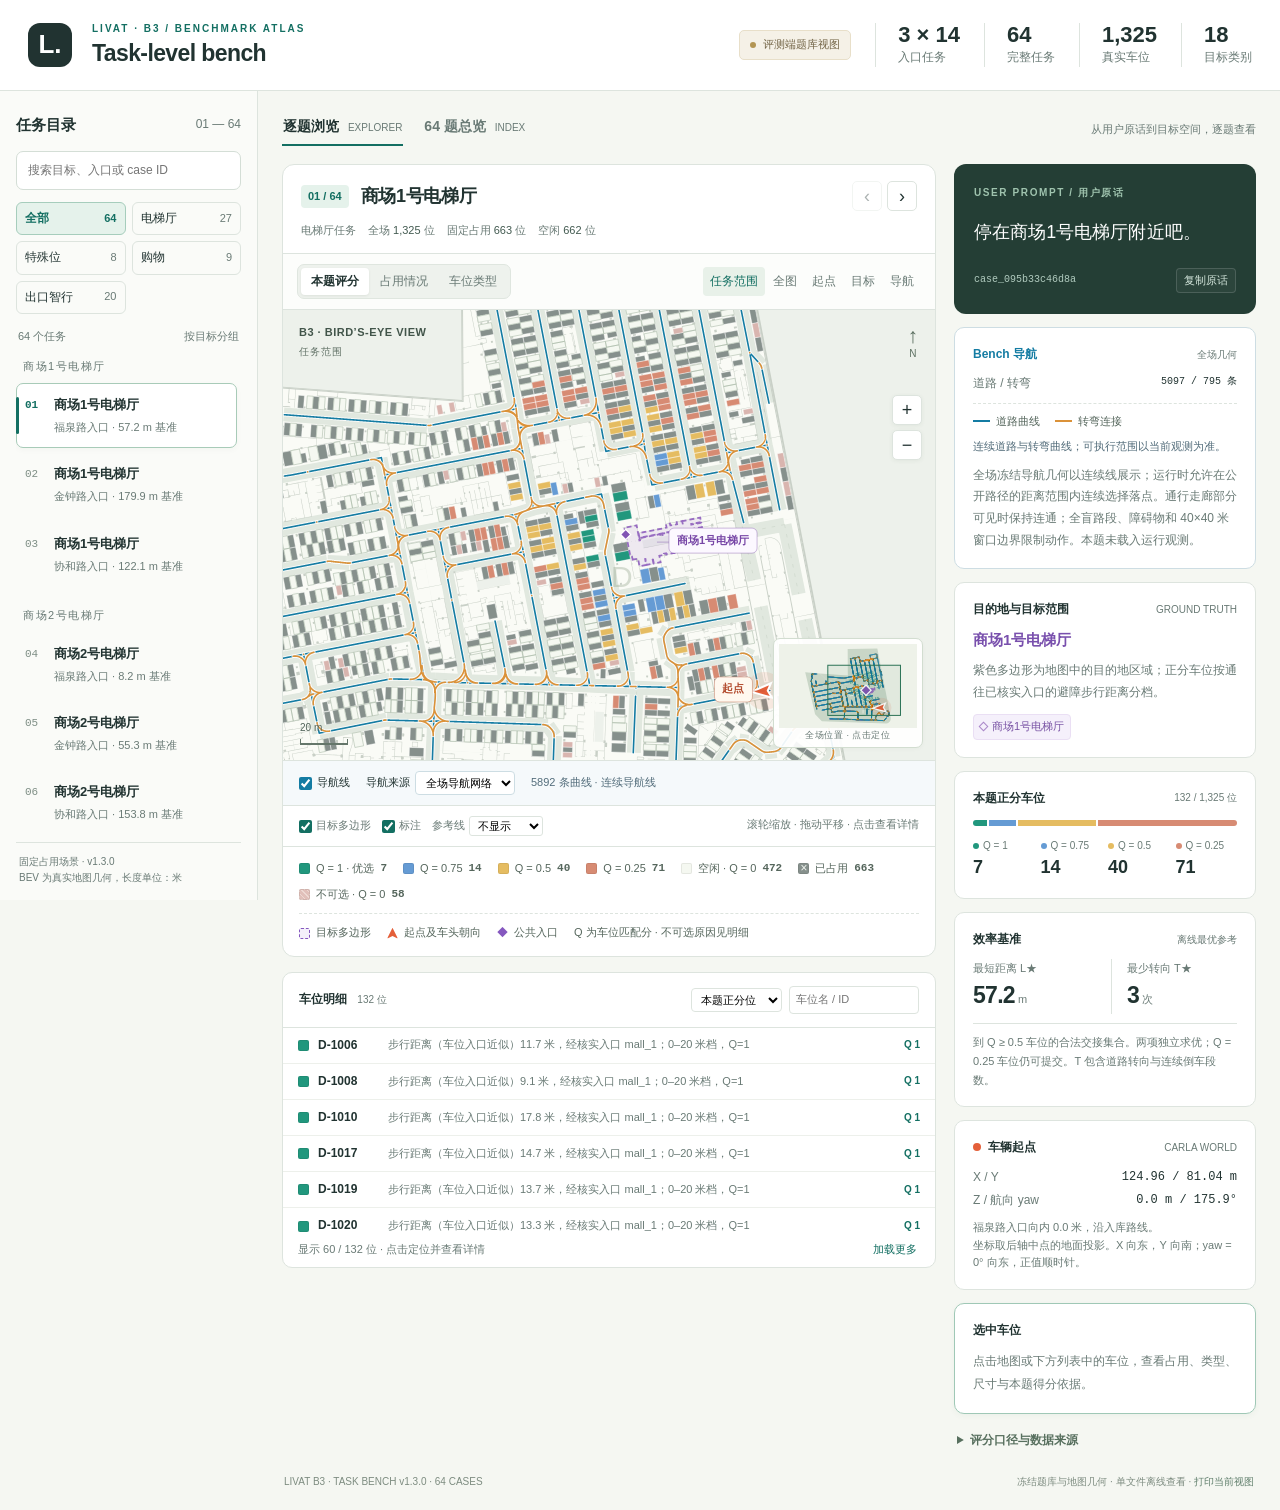
==== atlas.html @ 6a650c5f "Publish benchmark v1.3.0 with 64 tasks and exit navigation" ====
<!doctype html>
<html lang="zh-CN">
<head>
<meta charset="utf-8">
<meta name="viewport" content="width=device-width, initial-scale=1">
<meta name="color-scheme" content="light">
<title>Livat · Task-level Bench / 64 题 BEV 图谱</title>
<style>
:root{--ink:#213331;--muted:#697a75;--line:#dde4de;--paper:#f5f7f2;--white:#fff;--accent:#136f62;--accent-light:#e5f2eb;--goal:#8558bf;--start:#e45f39;--full:#21977d;--good:#659bd4;--partial:#e5bc61;--low:#d78b73;--occupied:#86908c;--excluded:#d9b5af;--font:"Segoe UI","Microsoft YaHei","PingFang SC",sans-serif}
*{box-sizing:border-box}body{margin:0;color:var(--ink);background:var(--paper);font:14px/1.6 var(--font)}button,input,select{font:inherit}button{cursor:pointer}button:disabled{opacity:.38;cursor:default}button,a,input,select{touch-action:manipulation}button:focus-visible,a:focus-visible,input:focus-visible,select:focus-visible,canvas:focus-visible{outline:3px solid #358dcd;outline-offset:3px}button{color:inherit}a{color:var(--accent)}[hidden]{display:none!important}.mono{font-family:Consolas,"SFMono-Regular",monospace;font-variant-numeric:tabular-nums}.muted{color:var(--muted)}.small{font-size:12px}.eyebrow{font-size:10px;letter-spacing:2px;font-weight:700;text-transform:uppercase;color:var(--muted)}.sr-only{position:absolute;width:1px;height:1px;padding:0;margin:-1px;overflow:hidden;clip:rect(0,0,0,0);white-space:nowrap;border:0}
.topbar{height:91px;background:#fff;border-bottom:1px solid var(--line);padding:16px 28px;display:flex;align-items:center;gap:20px}.brandmark{height:44px;width:44px;background:var(--ink);border-radius:12px;display:grid;place-items:center;color:#fff;font-size:26px;font-weight:600}.brand h1{margin:1px 0 0;font-size:23px;line-height:1.35;font-weight:650;letter-spacing:-.6px}.brand .eyebrow{color:var(--accent)}.topmeta{display:flex;gap:24px;margin-left:auto;align-items:center}.header-stat{padding-left:22px;border-left:1px solid var(--line);font-size:12px;color:var(--muted)}.header-stat b{font-size:22px;line-height:1.1;display:block;color:var(--ink);font-weight:550;font-variant-numeric:tabular-nums}.private-label{display:inline-flex;align-items:center;gap:7px;background:#f5f1e7;border:1px solid #e8dfc9;padding:5px 10px;font-size:11px;border-radius:5px;color:#746648}.private-label:before{content:"";height:6px;width:6px;border-radius:50%;background:#b39553}
.app{display:grid;grid-template-columns:258px minmax(0,1fr);min-height:calc(100vh - 91px)}.sidebar{background:#fafbf8;border-right:1px solid var(--line);padding:22px 16px 0;display:flex;flex-direction:column;height:calc(100vh - 91px);position:sticky;top:0}.sidebar-top{display:flex;justify-content:space-between;align-items:center;margin-bottom:14px}.sidebar-top strong{font-size:15px}.sidebar-top span{color:var(--muted);font-size:12px}.search-wrap{position:relative}.search-wrap input{width:100%;border:1px solid #d4ded6;background:#fff;border-radius:7px;padding:9px 11px;color:var(--ink);font-size:12px}.filters{display:grid;grid-template-columns:1fr 1fr;gap:6px;margin:12px 0 14px}.filter{background:transparent;border:1px solid var(--line);border-radius:6px;padding:6px 8px;font-size:12px;display:flex;align-items:center;justify-content:space-between;gap:4px}.filter em{font-style:normal;color:var(--muted);font-size:11px}.filter.active{color:var(--accent);border-color:#a6cdbc;background:var(--accent-light);font-weight:600}.filter.active em{color:var(--accent)}.results-label{font-size:11px;color:var(--muted);display:flex;justify-content:space-between;padding:0 2px 10px}.case-list{overflow:auto;min-height:0;flex:1;padding:0 4px 16px 0;scrollbar-width:thin;scrollbar-color:#c9d6cc transparent}.group-title{font-size:10px;letter-spacing:1.5px;text-transform:uppercase;color:var(--muted);padding:16px 7px 7px}.group-title:first-child{padding-top:3px}.case-item{display:flex;gap:9px;text-align:left;width:100%;border:1px solid transparent;background:transparent;border-radius:7px;padding:11px 8px;margin:0 0 4px;position:relative}.case-item:hover{background:#eef2eb}.case-item.active{background:#fff;border-color:#a8cbb8;box-shadow:0 2px 6px #20392d08}.case-item.active:before{content:"";position:absolute;width:3px;background:var(--accent);border-radius:3px;left:-1px;top:13px;bottom:13px}.case-no{font-size:11px;color:#7e8e85;min-width:20px;padding-top:2px}.case-item.active .case-no{color:var(--accent);font-weight:700}.case-name{display:block;font-size:12px;font-weight:600}.case-sub{display:block;font-size:10px;color:var(--muted);margin-top:3px;font-variant-numeric:tabular-nums}.sidebar-footer{padding:11px 3px 14px;border-top:1px solid var(--line);color:var(--muted);font-size:10px}.empty{padding:24px 8px;color:var(--muted);font-size:13px;text-align:center}
.workspace{padding:22px 24px 20px;min-width:0}.workspace-head{display:flex;align-items:center;justify-content:space-between;gap:16px;margin-bottom:18px}.view-tabs{display:flex;gap:20px}.view-tab{background:none;border:0;border-bottom:2px solid transparent;padding:2px 1px 7px;color:var(--muted);font-weight:600;font-size:14px}.view-tab.active{border-color:var(--accent);color:var(--ink)}.view-tab small{font-size:10px;margin-left:5px;font-weight:400;color:var(--muted)}.head-note{font-size:11px;color:var(--muted)}.detail-layout{display:grid;grid-template-columns:minmax(0,1fr) 302px;gap:18px;align-items:start}.map-column{min-width:0}.map-card{background:#fff;border:1px solid var(--line);border-radius:12px;overflow:hidden}.map-heading{padding:16px 18px 11px;display:flex;align-items:center;gap:12px}.map-heading h2{font-size:18px;letter-spacing:-.35px;margin:0;font-weight:600}.case-tag{color:var(--accent);background:var(--accent-light);font-size:11px;padding:3px 7px;border-radius:4px;font-weight:600;white-space:nowrap}.nav-arrows{display:flex;gap:5px;margin-left:auto}.icon-button{height:30px;min-width:30px;border:1px solid var(--line);border-radius:5px;background:#fff;display:inline-grid;place-items:center;font-size:18px;line-height:1}.icon-button:hover{background:var(--paper)}.map-subhead{padding:0 18px 13px;font-size:11px;color:var(--muted);display:flex;gap:12px;flex-wrap:wrap}.map-subhead b{font-weight:500;color:#425a50}.map-toolbar{display:flex;align-items:center;justify-content:space-between;gap:10px;padding:10px 14px;border-top:1px solid var(--line);border-bottom:1px solid var(--line);flex-wrap:wrap;background:#fcfdfb}.segmented{display:inline-flex;padding:3px;gap:1px;border:1px solid #dfe6df;border-radius:7px;background:#eef2ed}.segment{border:0;border-radius:4px;background:transparent;color:var(--muted);font-size:11px;padding:4px 10px;white-space:nowrap}.segment.active{background:#fff;color:var(--ink);box-shadow:0 1px 3px #23332915;font-weight:600}.map-action{background:transparent;border:0;color:var(--muted);font-size:11px;padding:5px 7px;border-radius:4px}.map-action:hover,.map-action.active{background:#e8f1e9;color:var(--accent)}.fit-actions{display:flex;gap:1px;flex-wrap:wrap}.map-stage{position:relative;height:clamp(450px,calc(100vh - 347px),740px);min-height:450px;background:#edf1eb;overflow:hidden}.map-stage canvas#map{display:block;width:100%;height:100%;cursor:grab;touch-action:none}.map-stage canvas#map.dragging{cursor:grabbing}.map-corner{position:absolute;top:14px;left:16px;pointer-events:none;font-size:10px;letter-spacing:1px;color:#637368}.map-corner b{display:block;letter-spacing:.5px;color:#42554a;font-size:11px;margin-bottom:2px}.compass{position:absolute;top:15px;right:17px;text-align:center;font-size:10px;line-height:1.2;color:#5b6f60;pointer-events:none}.compass b{display:block;font-size:21px;line-height:1;margin-bottom:2px;font-weight:400}.zoom-controls{position:absolute;right:13px;top:85px;display:grid;gap:5px}.zoom-controls .icon-button{box-shadow:0 1px 4px #284d2810}.map-scale{position:absolute;left:17px;bottom:15px;font-size:10px;color:#516359;pointer-events:none}.scale-bar{height:6px;border-bottom:2px solid #64766a;border-left:1px solid #64766a;border-right:1px solid #64766a;margin-top:3px}.minimap-wrap{position:absolute;bottom:12px;right:12px;width:150px;background:#ffffffeb;border:1px solid #d2ddd0;border-radius:7px;padding:5px;box-shadow:0 1px 4px #284d2808}.minimap-wrap canvas{width:138px;height:84px;display:block;cursor:crosshair}.minimap-caption{font-size:9px;color:var(--muted);text-align:center;letter-spacing:.5px}.map-tooltip{position:absolute;z-index:3;background:#203b32f2;color:#fff;box-shadow:0 3px 14px #193b3325;border:1px solid #4a675b;border-radius:7px;padding:9px 11px;font-size:11px;line-height:1.7;pointer-events:none;max-width:230px}.map-tooltip b{font-size:13px}.map-tooltip .tt-sub{color:#c6d8cf}.map-underbar{display:flex;justify-content:space-between;gap:10px;padding:10px 16px;font-size:10px;border-top:1px solid var(--line);color:var(--muted);flex-wrap:wrap}.map-underbar label{display:inline-flex;align-items:center;gap:4px}.map-underbar input{accent-color:var(--accent);margin:0}.map-underbar select{font-size:10px;background:#fff;border:1px solid var(--line);border-radius:3px;padding:2px 4px;max-width:125px}.under-controls{display:flex;align-items:center;gap:11px;flex-wrap:wrap}.legend{padding:13px 16px 14px;border-top:1px solid var(--line)}.legend-main{display:flex;flex-wrap:wrap;gap:8px 16px}.legend-item{display:flex;gap:6px;align-items:center;font-size:10px;color:#55665c}.swatch{width:11px;height:11px;border-radius:2px;border:1px solid #00000012;flex-shrink:0;display:inline-block}.swatch.target{background:#8558bf16;border:1.5px dashed var(--goal)}.swatch.start{background:var(--start);clip-path:polygon(50% 0,100% 100%,50% 76%,0 100%);border:0}.swatch.excluded{background:repeating-linear-gradient(45deg,#e1c0ba 0,#e1c0ba 3px,#eed9d3 3px,#eed9d3 4px)}.swatch.occupied{background:#89918d;position:relative}.swatch.occupied:after{content:"×";position:absolute;font-size:12px;line-height:8px;color:#f2f6f1;left:1px;top:0}.legend-foot{display:flex;gap:16px;flex-wrap:wrap;padding-top:10px;margin-top:10px;border-top:1px dashed var(--line)}.route-note{background:#f3f0fa;color:#70539e;padding:7px 11px;margin:12px 0 0;border-radius:6px;font-size:11px}.task-detail{min-width:0;display:flex;flex-direction:column;gap:13px}.prompt-card{padding:21px 20px;background:#243e35;border-radius:12px;color:#fff;position:relative}.prompt-card .eyebrow{color:#9fc3ae;letter-spacing:1.6px;font-size:10px}.prompt-card blockquote{margin:14px 0 18px;font-size:18px;line-height:1.9;font-weight:500;letter-spacing:.05px}.prompt-card .case-id{font-size:10px;color:#b1cbbf;overflow-wrap:anywhere}.prompt-bottom{display:flex;align-items:center;justify-content:space-between;gap:8px}.copy-button{font-size:10px;color:#d4e6dc;background:#ffffff0a;border:1px solid #ffffff25;border-radius:4px;padding:3px 7px;white-space:nowrap}.info-card{padding:17px 18px;background:#fff;border:1px solid var(--line);border-radius:10px}.info-title{font-size:12px;font-weight:650;margin:0 0 10px;display:flex;align-items:center;justify-content:space-between}.info-title small{font-size:10px;font-weight:400;color:var(--muted)}.target-title{font-size:15px;font-weight:600;margin:1px 0 7px;color:#7950ad;line-height:1.5}.target-description{font-size:11px;line-height:1.85;margin:0;color:var(--muted)}.target-pills{display:flex;flex-wrap:wrap;gap:5px;margin-top:11px}.target-pill{display:inline-flex;align-items:center;gap:5px;font-size:10px;background:#f5f0fb;border:1px solid #eadff4;color:#7852a4;border-radius:4px;padding:3px 6px}.target-pill:before{content:"";width:5px;height:5px;border:1px solid #a784c7;transform:rotate(45deg)}.stats-row{display:grid;grid-template-columns:1fr 1fr;gap:12px}.stat{padding:1px 0}.stat+.stat{border-left:1px solid var(--line);padding-left:15px}.stat-label{font-size:10px;color:var(--muted)}.stat-value{font-size:23px;line-height:1.55;letter-spacing:-.7px;font-weight:550;font-variant-numeric:tabular-nums}.stat-value span{font-size:11px;color:var(--muted);font-weight:400;letter-spacing:0;margin-left:3px}.stat-foot{font-size:10px;color:var(--muted);line-height:1.7;margin:9px 0 0;padding-top:9px;border-top:1px solid var(--line)}.quality-bar{display:flex;width:100%;height:6px;border-radius:4px;overflow:hidden;gap:2px;margin:12px 0}.quality-counts{display:grid;grid-template-columns:repeat(4,1fr);gap:6px}.quality-counts div{font-size:10px;color:var(--muted)}.quality-counts b{font-size:18px;color:var(--ink);font-weight:550;display:block;line-height:1.5}.quality-counts i{height:6px;width:6px;display:inline-block;border-radius:50%;margin-right:4px}.pose-row{display:flex;justify-content:space-between;gap:8px;font-size:11px;margin:4px 0}.pose-row span:first-child{color:var(--muted)}.pose-foot{font-size:10px;color:var(--muted);margin-top:9px}.start-dot{display:inline-block;width:8px;height:8px;background:var(--start);border-radius:50%;margin-right:7px}.rules{font-size:11px;color:var(--muted);padding:0 3px}.rules summary{cursor:pointer;font-weight:600;color:#58705f;padding:4px 0}.rules p{line-height:1.85;margin:8px 0}.rules code{font-size:10px;word-break:break-all}
.bay-section{margin-top:15px;background:#fff;border:1px solid var(--line);border-radius:10px;overflow:hidden}.bay-section-head{display:flex;align-items:center;justify-content:space-between;gap:12px;padding:13px 16px}.bay-section-head h3{font-size:12px;margin:0}.bay-section-head small{font-weight:400;color:var(--muted);margin-left:7px;font-size:10px}.bay-tools{display:flex;gap:7px;align-items:center}.bay-tools input{width:130px;min-width:0;font-size:11px;border:1px solid var(--line);border-radius:4px;padding:4px 6px}.bay-tools select{font-size:11px;padding:4px 5px;max-width:120px;border:1px solid var(--line);border-radius:4px;background:#fff}.bay-list{max-height:205px;overflow:auto;border-top:1px solid var(--line);scrollbar-width:thin}.bay-row{width:100%;display:grid;grid-template-columns:12px 62px 1fr auto;align-items:center;gap:8px;text-align:left;padding:8px 15px;background:#fff;border:0;border-bottom:1px solid #edf0eb;font-size:11px}.bay-row:hover,.bay-row.active{background:#f0f6ef}.bay-row .bay-name{font-weight:600}.bay-row .bay-reason{font-size:10px;color:var(--muted);overflow:hidden;text-overflow:ellipsis;white-space:nowrap}.bay-row .q{font-size:10px;font-weight:600;color:var(--accent)}.bay-list-foot{padding:8px 15px;color:var(--muted);font-size:10px;display:flex;justify-content:space-between;align-items:center}.text-button{border:0;background:transparent;color:var(--accent);font-size:11px;padding:1px 3px}.inspection{border-color:#9fc8b6;box-shadow:0 2px 6px #1a56300b}.inspection .inspector-name{font-size:16px;font-weight:600;margin-bottom:7px}.inspection .reason{font-size:11px;color:var(--muted);line-height:1.85;margin:9px 0}.bay-facts{display:grid;grid-template-columns:1fr 1fr;gap:5px 8px;font-size:11px}.bay-facts label{display:block;font-size:10px;color:var(--muted)}.inspector-placeholder{color:var(--muted);font-size:11px;line-height:1.9;margin:0}.page-footer{margin-top:20px;display:flex;justify-content:space-between;gap:14px;flex-wrap:wrap;font-size:10px;color:#7d8c80;padding:0 2px}.page-footer a{text-decoration:none;color:#5f7e6b}
.gallery-head{display:flex;align-items:end;justify-content:space-between;gap:16px;margin:7px 0 22px}.gallery-head h2{font-size:24px;font-weight:550;letter-spacing:-.6px;margin:0 0 7px}.gallery-head p{font-size:12px;color:var(--muted);margin:0}.gallery-legend{display:flex;gap:11px;flex-wrap:wrap;max-width:380px}.gallery-grid{display:grid;grid-template-columns:repeat(auto-fill,minmax(255px,1fr));gap:18px}.gallery-card{display:flex;flex-direction:column;text-align:left;padding:0;background:#fff;border:1px solid var(--line);border-radius:11px;overflow:hidden;transition:border-color .15s,box-shadow .15s}.gallery-card:hover{border-color:#8dbc9f;box-shadow:0 5px 18px #214e2810}.gallery-card.active{border-color:#73a78a}.gallery-card-top{display:flex;align-items:center;justify-content:space-between;padding:13px 15px 9px;font-size:10px;color:var(--muted)}.gallery-card-top strong{font-size:12px;color:var(--ink)}.gallery-card canvas{width:100%;height:195px;display:block;background:#edf1eb}.gallery-card-body{padding:13px 15px 15px;flex:1;display:flex;flex-direction:column}.gallery-prompt{font-size:12px;line-height:1.8;margin:0 0 14px;flex:1}.gallery-card-foot{font-size:10px;color:var(--muted);display:flex;gap:10px;flex-wrap:wrap}.gallery-card-foot b{color:var(--accent);font-weight:600}.mobile-selector{display:none}.mobile-selector select{width:100%;padding:8px;border:1px solid var(--line);border-radius:5px;background:#fff;color:var(--ink)}.toast{position:fixed;bottom:22px;left:50%;transform:translateX(-50%);padding:9px 18px;background:var(--ink);color:#fff;border-radius:6px;box-shadow:0 3px 15px #0002;font-size:12px;z-index:20;pointer-events:none}
.case-name{font-size:13px}.case-sub,.results-label,.group-title,.legend-item,.map-underbar,.case-id,.copy-button,.stat-label,.stat-foot,.pose-foot,.target-pill,.bay-list-foot{font-size:11px}.segment,.map-action,.target-description,.pose-row,.bay-row,.bay-reason,.inspector-placeholder,.inspection .reason,.bay-facts,.rules,.gallery-prompt{font-size:12px}.map-underbar select{font-size:11px}.gallery-card-foot{font-size:11px}.gallery-card-top strong{font-size:13px}.bay-row .bay-reason{font-size:11px}.map-stage{height:clamp(450px,calc(100vh - 475px),740px)}
.navigation-bar{padding:10px 16px;border-top:1px solid var(--line);background:#f5f9fb;display:flex;align-items:center;gap:10px 16px;flex-wrap:wrap;font-size:11px}.navigation-bar label{display:flex;align-items:center;gap:5px}.navigation-bar input{accent-color:#147ca3;margin:0}.navigation-bar select,.navigation-card select{font-size:11px;border:1px solid #cddde3;border-radius:4px;background:#fff;padding:4px 6px;max-width:100%}.navigation-bar select{max-width:220px}.navigation-status{color:#526c7a}.navigation-card{border-color:#cddde3}.navigation-card .info-title{color:#147ca3}.navigation-card p{font-size:12px;color:var(--muted);margin:9px 0 0;line-height:1.8}.navigation-card select{width:100%;margin-top:10px}.nav-legend{display:flex;gap:8px 15px;flex-wrap:wrap;padding-top:9px;margin-top:9px;border-top:1px dashed var(--line)}.nav-line{display:inline-block;width:17px;border-top:2px solid #147ca3}.nav-line.secondary{border-color:#db9239}.nav-selected-info{font-size:11px;overflow-wrap:anywhere;color:#526c7a;margin-top:8px}.navigation-card .mono{font-size:10px}.navigation-card summary{font-size:11px;color:var(--muted);cursor:pointer}.navigation-card details{margin-top:10px}.navigation-card code{overflow-wrap:anywhere;font-size:10px}
@media(min-width:1700px){.app{grid-template-columns:275px minmax(0,1fr)}.detail-layout{grid-template-columns:minmax(0,1fr) 330px}.workspace{padding:25px 30px}.map-stage{min-height:490px}.prompt-card blockquote{font-size:20px}.case-name{font-size:13px}}
@media(max-width:1220px){.app{grid-template-columns:230px minmax(0,1fr)}.sidebar{padding:20px 12px 0}.workspace{padding:18px}.detail-layout{grid-template-columns:minmax(0,1fr) 270px;gap:13px}.topbar{padding:15px 22px}.topmeta{gap:14px}.header-stat{padding-left:16px}.map-heading{padding:14px}.map-heading h2{font-size:16px}.map-toolbar{padding:9px 10px}.segment{padding:4px 7px}.map-action{padding:5px}.prompt-card{padding:17px}.prompt-card blockquote{font-size:16px}.info-card{padding:15px}.bay-section-head{align-items:start;flex-direction:column;gap:8px}.bay-tools{width:100%}.bay-tools input{flex:1;width:0}.head-note{display:none}.map-stage{min-height:490px}.legend-main{gap:8px 11px}}
@media(max-width:1050px){.detail-layout{grid-template-columns:minmax(0,1fr) minmax(0,1fr)}.task-detail{display:contents}.map-column{grid-column:1/-1;grid-row:2}.prompt-card{grid-column:1/-1;grid-row:1}.prompt-card blockquote{font-size:18px;margin:10px 0}.task-detail .rules{grid-column:1/-1}.map-stage{height:540px}.header-stat:last-of-type{display:none}.workspace{padding:17px}.map-heading h2{font-size:19px}.bay-section-head{flex-direction:row;align-items:center}.bay-tools{width:auto}.bay-tools input{width:115px;flex:auto}}
@media(max-width:760px){.topbar{height:auto;min-height:84px;padding:15px 18px;gap:12px}.brandmark{width:36px;height:36px;border-radius:9px;font-size:22px}.brand h1{font-size:19px}.brand .eyebrow{font-size:8px}.topmeta{gap:0}.header-stat,.private-label{display:none}.app{display:block;min-height:0}.sidebar{height:auto;position:static;padding:13px 16px 10px;border-right:0;border-bottom:1px solid var(--line)}.sidebar-top,.case-list,.sidebar-footer,.results-label{display:none}.filters{grid-template-columns:repeat(4,1fr);margin:9px 0 0}.filter{padding:6px;font-size:11px}.search-wrap input{font-size:14px;padding:8px 10px}.mobile-selector{display:block;margin-bottom:13px}.workspace{padding:16px}.workspace-head{margin-bottom:13px}.view-tabs{gap:21px}.map-stage{height:480px;min-height:420px}.detail-layout{gap:14px}.map-heading{padding:13px 14px 9px}.map-subhead{padding:0 14px 11px}.task-detail{gap:12px}.gallery-head{align-items:start;flex-direction:column;gap:13px}.gallery-head h2{font-size:22px}.gallery-grid{grid-template-columns:repeat(auto-fill,minmax(250px,1fr))}.page-footer{margin-top:17px}}
@media(max-width:600px){.detail-layout{grid-template-columns:minmax(0,1fr)}}
@media(max-width:430px){.workspace{padding:12px}.map-stage{height:420px;min-height:420px}.detail-layout{grid-template-columns:minmax(0,1fr)}.map-heading{gap:7px}.map-heading h2{font-size:16px}.nav-arrows{gap:4px}.map-heading .case-tag{font-size:10px;padding:3px 5px}.map-toolbar{gap:7px}.map-subhead{font-size:11px;gap:7px}.minimap-wrap{width:115px}.minimap-wrap canvas{width:103px;height:64px}.map-underbar{padding:10px 12px}.bay-section-head{flex-direction:column;align-items:start}.bay-tools{width:100%}.bay-tools input{flex:1;width:0}.brand h1{font-size:17px}.bay-row{grid-template-columns:10px 58px 1fr auto;padding:9px 11px;gap:6px}.gallery-card canvas{height:205px}}
@media(prefers-reduced-motion:reduce){*{transition:none!important;scroll-behavior:auto!important}}
@media print{.sidebar,.workspace-head,.topmeta,.bay-section,.map-toolbar,.map-underbar,.zoom-controls,.minimap-wrap,.mobile-selector,.nav-arrows,.copy-button,.page-footer,.rules{display:none!important}.app{display:block}.topbar{height:70px}.workspace{padding:16px 0}.detail-layout{grid-template-columns:1fr 260px}.map-stage{height:580px;min-height:0}.task-detail{display:flex}.map-card,.info-card,.prompt-card{break-inside:avoid}.gallery-grid{grid-template-columns:repeat(3,1fr)}.gallery-card{break-inside:avoid}body{background:#fff;-webkit-print-color-adjust:exact;print-color-adjust:exact}}
</style>
</head>
<body>
<header class="topbar">
  <div class="brandmark" aria-hidden="true">L.</div>
  <div class="brand"><div class="eyebrow">Livat · B3 / Benchmark Atlas</div><h1>Task-level bench</h1></div>
  <div class="topmeta"><div class="private-label" id="release-status">评测端题库视图</div><div class="header-stat"><b>3 × 14</b>入口任务</div><div class="header-stat"><b>64</b>完整任务</div><div class="header-stat"><b>1,325</b>真实车位</div><div class="header-stat"><b>18</b>目标类别</div></div>
</header>
<div class="app">
  <aside class="sidebar" aria-label="题库导航">
    <div class="sidebar-top"><strong>任务目录</strong><span>01 — 64</span></div>
    <div class="search-wrap"><label class="sr-only" for="task-search">搜索任务</label><input id="task-search" type="search" placeholder="搜索目标、入口或 case ID" autocomplete="off"></div>
    <div class="filters" role="group" aria-label="任务分类">
      <button class="filter active" data-category="all" aria-pressed="true">全部 <em>64</em></button>
      <button class="filter" data-category="elevator" aria-pressed="false">电梯厅 <em>27</em></button>
      <button class="filter" data-category="special" aria-pressed="false">特殊位 <em>8</em></button>
      <button class="filter" data-category="shopping" aria-pressed="false">购物 <em>9</em></button>
      <button class="filter" data-category="exit" aria-pressed="false">出口智行 <em>20</em></button>
    </div>
    <div class="results-label"><span id="result-count">64 个任务</span><span>按目标分组</span></div>
    <nav class="case-list" id="case-list" aria-label="选择题目"></nav>
    <div class="sidebar-footer">固定占用场景 · v1.3.0<br>BEV 为真实地图几何，长度单位：米</div>
  </aside>
  <main class="workspace">
    <div class="workspace-head"><div class="view-tabs" role="group" aria-label="浏览方式"><button id="detail-tab" class="view-tab active" aria-pressed="true">逐题浏览 <small>EXPLORER</small></button><button id="gallery-tab" class="view-tab" aria-pressed="false">64 题总览 <small>INDEX</small></button></div><span class="head-note">从用户原话到目标空间，逐题查看</span></div>
    <div class="mobile-selector"><label class="sr-only" for="mobile-case">选择题目</label><select id="mobile-case"></select></div>
    <section id="detail-view" aria-label="当前题目">
      <div class="detail-layout">
        <div class="map-column">
          <div class="map-card">
            <div class="map-heading"><span class="case-tag" id="case-number">01 / 64</span><h2 id="case-title"></h2><div class="nav-arrows"><button id="previous" class="icon-button" aria-label="上一题" title="上一题（←）">‹</button><button id="next" class="icon-button" aria-label="下一题" title="下一题（→）">›</button></div></div>
            <div class="map-subhead"><span id="category-label"></span><span>全场 <b>1,325</b> 位</span><span>固定占用 <b>663</b> 位</span><span>空闲 <b>662</b> 位</span></div>
            <div class="map-toolbar"><div class="segmented" role="group" aria-label="车位配色"><button class="segment active" data-mode="score" aria-pressed="true">本题评分</button><button class="segment" data-mode="occupancy" aria-pressed="false">占用情况</button><button class="segment" data-mode="type" aria-pressed="false">车位类型</button></div><div class="fit-actions" role="group" aria-label="地图视野"><button class="map-action active" data-fit="task">任务范围</button><button class="map-action" data-fit="all">全图</button><button class="map-action" data-fit="start">起点</button><button class="map-action" data-fit="target">目标</button><button class="map-action" data-fit="navigation">导航</button></div></div>
            <div class="map-stage" id="map-stage">
              <canvas id="map" tabindex="0" role="img" aria-label="当前任务的可缩放鸟瞰地图。车位详细信息也可从下方车位列表访问。">浏览器不支持 Canvas。请使用下方车位列表查看信息。</canvas>
              <div class="map-corner"><b>B3 · BIRD’S-EYE VIEW</b><span id="view-hint">任务范围</span></div>
              <div class="compass" aria-label="北向上，东向右"><b>↑</b>N</div>
              <div class="zoom-controls"><button class="icon-button" id="zoom-in" aria-label="放大地图">+</button><button class="icon-button" id="zoom-out" aria-label="缩小地图">−</button></div>
              <div class="map-scale"><span id="scale-label">20 m</span><div class="scale-bar" id="scale-bar"></div></div>
              <div class="minimap-wrap"><canvas id="minimap" aria-label="全场位置缩略图"></canvas><div class="minimap-caption">全场位置 · 点击定位</div></div>
              <div id="tooltip" class="map-tooltip" role="tooltip" hidden></div>
            </div>
            <div class="navigation-bar"><label><input id="show-navigation" type="checkbox" checked>导航线</label><label for="navigation-select">导航来源 <select id="navigation-select"><option value="network">全场导航网络</option></select></label><span id="navigation-status" class="navigation-status"></span></div>
            <div class="map-underbar"><div class="under-controls"><label><input id="show-targets" type="checkbox" checked>目标多边形</label><label><input id="show-labels" type="checkbox" checked>标注</label><label for="route-select">参考线 <select id="route-select"><option value="none">不显示</option><option value="shortest">最短距离</option><option value="fewest">最少转向</option></select></label></div><span>滚轮缩放 · 拖动平移 · 点击查看详情</span></div>
            <div class="legend"><div class="legend-main" id="bay-legend"></div><div class="legend-foot"><span class="legend-item"><i class="swatch target"></i>目标多边形</span><span class="legend-item"><i class="swatch start"></i>起点及车头朝向</span><span class="legend-item"><i style="color:var(--goal);font-style:normal">◆</i>公共入口</span><span class="legend-item" id="legend-extra">Q 为车位匹配分</span></div></div>
          </div>
          <p class="route-note" id="route-note" hidden></p>
          <section class="bay-section" aria-label="所有车位明细">
            <div class="bay-section-head"><h3>车位明细 <small id="bay-count"></small></h3><div class="bay-tools"><label class="sr-only" for="bay-filter">车位筛选</label><select id="bay-filter"><option value="scored">本题正分位</option><option value="all">全部车位</option><option value="occupied">已占用</option><option value="other">空闲 · Q = 0</option><option value="excluded">不可选</option><option value="accessible">无障碍位</option><option value="charging">充电位</option></select><label class="sr-only" for="bay-search">搜索车位</label><input type="search" id="bay-search" placeholder="车位名 / ID" autocomplete="off"></div></div>
            <div class="bay-list" id="bay-list"></div><div class="bay-list-foot"><span id="bay-list-note"></span><button id="more-bays" class="text-button" hidden>加载更多</button></div>
          </section>
        </div>
        <aside class="task-detail" aria-label="题目详情">
          <section class="prompt-card"><div class="eyebrow">User prompt / 用户原话</div><blockquote id="prompt"></blockquote><div class="prompt-bottom"><span class="case-id mono" id="case-id"></span><button class="copy-button" id="copy-prompt">复制原话</button></div></section>
          <section class="info-card navigation-card" aria-label="Bench 导航"><h3 class="info-title">Bench 导航 <small id="navigation-kind">全场几何</small></h3><label class="sr-only" for="nav-case-select">切换有导航观测的题目</label><select id="nav-case-select" hidden></select><div id="navigation-summary"></div><div class="nav-legend"><span class="legend-item"><i class="nav-line"></i><span id="nav-primary-label">道路曲线</span></span><span class="legend-item"><i id="nav-secondary-swatch" class="nav-line secondary"></i><span id="nav-secondary-label">转弯连接</span></span><span id="nav-range-legend" class="legend-item" hidden><i class="nav-line" style="border-color:#37b494"></i>连续可交接区间</span></div><label id="nav-selection-label" class="sr-only" for="nav-target-select">查看导航路径</label><select id="nav-target-select" hidden></select><div id="nav-selected-info" class="nav-selected-info" aria-live="polite"></div><p id="navigation-scope"></p><details id="navigation-evidence" hidden><summary>观测记录来源</summary><div id="navigation-sources"></div></details></section>
          <section class="info-card"><h3 class="info-title">目的地与目标范围 <small>GROUND TRUTH</small></h3><div class="target-title" id="target-name"></div><p class="target-description" id="target-description"></p><div class="target-pills" id="target-pills"></div></section>
          <section class="info-card" id="quality-card"><h3 class="info-title">本题正分车位 <small id="scored-total"></small></h3><div class="quality-bar" id="quality-bar"></div><div class="quality-counts" id="quality-counts"></div></section>
          <section class="info-card"><h3 class="info-title">效率基准 <small>离线最优参考</small></h3><div class="stats-row"><div class="stat"><div class="stat-label">最短距离 L★</div><div class="stat-value" id="distance"></div></div><div class="stat"><div class="stat-label">最少转向 T★</div><div class="stat-value" id="maneuvers"></div></div></div><p class="stat-foot" id="reference-description">到 Q ≥ 0.5 车位的合法交接集合。两项独立求优；Q = 0.25 车位仍可提交。T 包含道路转向与连续倒车段数。</p></section>
          <section class="info-card"><h3 class="info-title"><span><i class="start-dot"></i>车辆起点</span><small>CARLA WORLD</small></h3><div class="pose-row"><span>X / Y</span><span id="start-xy" class="mono"></span></div><div class="pose-row"><span>Z / 航向 yaw</span><span id="start-yaw" class="mono"></span></div><div class="pose-foot"><span id="start-location"></span><br>坐标取后轴中点的地面投影。X 向东，Y 向南；yaw = 0° 向东，正值顺时针。</div></section>
          <section class="info-card inspection" id="inspector" aria-live="polite"><h3 class="info-title">选中车位 <button id="clear-selection" class="text-button" hidden>取消选择</button></h3><div id="inspector-content"><p class="inspector-placeholder">点击地图或下方列表中的车位，查看占用、类型、尺寸与本题得分依据。</p></div></section>
          <details class="rules"><summary>评分口径与数据来源</summary><p id="exit-rule" hidden>车身中心进入对应紫色区域即自动完成，包含边界，无需选择车位或停稳。指定出口接受对应单区；任意出口接受三区并集。成功且无安全或预算失败时，100 × (0.60 距离效率 + 0.40 转向效率)。福泉路、金钟路终点在静态闸机前，协和路终点在出库连接通道内。</p><p class="parking-rule">步行距离（车位入口近似）≤20、≤40、≤60、≤80 米，依次为 Q = 1 / 0.75 / 0.5 / 0.25；超过80米或不可达为0。占用、微型、尺寸不足、类型不符或无合法交接位置的车位均为 0 分；其余不在答案表内的空闲位也为 0 分。</p><p class="parking-rule">目的地任务允许普通、无障碍和充电车位；专门需求题仍检查对应设施。Model 3 需要车位深度至少 <span id="min-depth"></span> m、宽度至少 <span id="min-width"></span> m。</p><p class="parking-rule">停车题总分：合法交接且 Q &gt; 0 时，100 × (0.50 Q + 0.30 距离效率 + 0.20 转向效率)。任务在选位交接时结束，不包含泊入。<span id="start-plan"></span>；允许原地观察、停稳后提交 Q = 0.25 的车位。</p><p class="parking-rule">紫色轮廓来自冻结地图的语义区域或对应类型的真实车位多边形；它不是评分半径。七鲜映射到2号厅、苏宁易购映射到3号厅，宜家采用 E 区与1号厅。点击正分位可查看保存的步行路径。</p><p>四类汇总权重：电梯厅45%、特殊位15%、购物15%、出口智行25%。</p><p>此 HTML 含评测端答案与世界坐标，仅供题库审阅。参考路线为冻结运动合同的离线解，不代表模型成绩。</p><p id="data-sources"></p><p>Dataset SHA-256<br><code id="dataset-sha"></code></p></details>
        </aside>
      </div>
    </section>
    <section id="gallery-view" hidden aria-label="64 题总览"><div class="gallery-head"><div><h2>64 个任务，逐一看见。</h2><p id="gallery-description">同一地图、不同起点与目标。点击卡片进入完整 BEV。</p></div><div class="gallery-legend"><span class="legend-item"><i class="swatch start"></i>车辆起点</span><span class="legend-item"><i class="swatch target"></i>目标范围</span><span class="legend-item"><i class="swatch" style="background:var(--full)"></i>Q = 1</span><span class="legend-item"><i class="swatch" style="background:var(--good)"></i>Q = 0.75</span><span class="legend-item"><i class="swatch" style="background:var(--partial)"></i>Q = 0.5</span><span class="legend-item"><i class="swatch" style="background:var(--low)"></i>Q = 0.25</span><span class="legend-item"><i class="swatch occupied"></i>占用</span><span class="legend-item"><i class="swatch excluded"></i>不可选</span><span class="legend-item"><i class="swatch" style="background:#f5f8f1"></i>其他空闲</span></div></div><div class="gallery-grid" id="gallery-grid"></div></section>
    <footer class="page-footer"><span>LIVAT B3 · TASK BENCH v1.3.0 · 64 CASES</span><span>冻结题库与地图几何 · 单文件离线查看 · <a href="#" id="print-page">打印当前视图</a></span></footer>
  </main>
</div>
<div class="sr-only" id="announcement" aria-live="polite"></div><div class="toast" id="toast" hidden role="status"></div>
<script id="atlas-data" type="application/json">{"meta":{"version":"1.3.0","datasetSha":"3d92c032fef595e11cd2e1a673a4bcf3599cf338af8e405797f2a65640888416","releaseStatus":"validated_with_source_audit_limitation","mapSha":"91ac964f44bcf19e97e41f1547dc1fffa5ecb702f779649e578804c95354586d","counts":{"elevator":27,"special":8,"shopping":9,"exit":20},"entryCounts":{"fuquan":14,"jinzhong":14,"xiehe":14},"interiorCounts":{"e_1388":2},"bayCount":1325,"occupiedCount":663,"scope":"referee_only","sources":["cases/*.yaml","answers/*.yaml","data/bays.json","data/target-scores.json","data/scoring-policy.json","data/exit-regions.json","data/reference-routes.json","data/motion.json","livat_b3.json (frozen map)","wayfinding-plan.json (frozen portals)"]},"vehicle":{"length":4.791779518127441,"width":2.163450002670288,"wheelbase":3.004648437499995,"front_extent":3.811510181501504,"rear_extent":0.9802693366259376,"max_steer_rad":0.6},"bays":[{"id":"94923","name":"A-0333","category":"standard","charging":false,"occupied":true,"width":2.499738,"depth":5.299142,"entry":[-6.751,-17.081],"polygon":[[-7.978,-16.843],[-8.988,-22.045],[-6.532,-22.521],[-5.524,-17.319],[-7.978,-16.843]],"eligible":false,"handoff":false,"regions":["A"]},{"id":"94924","name":"A-0332","category":"standard","charging":false,"occupied":false,"width":2.501702,"depth":5.299743,"entry":[-11.66,-16.129],"polygon":[[-12.888,-15.891],[-13.896,-21.094],[-11.44,-21.569],[-10.432,-16.367],[-12.888,-15.891]],"eligible":true,"handoff":true,"regions":["A"]},{"id":"94925","name":"E-1556","category":"standard","charging":false,"occupied":false,"width":6.00026,"depth":2.504046,"entry":[130.8555,-14.818],"polygon":[[131.428,-11.873],[130.283,-17.763],[132.741,-18.241],[133.886,-12.351],[131.428,-11.873]],"eligible":false,"handoff":false,"regions":["E"]},{"id":"94926","name":"A-0268","category":"standard","charging":false,"occupied":true,"width":2.504237,"depth":5.300313,"entry":[-133.8755,-17.347],"polygon":[[-133.636,-16.118],[-134.115,-18.576],[-128.912,-19.587],[-128.433,-17.129],[-133.636,-16.118]],"eligible":false,"handoff":false,"regions":["A"]},{"id":"94927","name":"A-0282","category":"standard","charging":false,"occupied":true,"width":2.501102,"depth":5.300531,"entry":[-123.47,-19.3635],"polygon":[[-128.435,-17.129],[-128.911,-19.584],[-123.709,-20.591],[-123.231,-18.136],[-128.435,-17.129]],"eligible":false,"handoff":false,"regions":["A"]},{"id":"94928","name":"A-0284","category":"standard","charging":false,"occupied":true,"width":2.501892,"depth":5.302468,"entry":[-116.9015,-18.089],"polygon":[[-116.663,-16.861],[-117.14,-19.317],[-111.935,-20.329],[-111.459,-17.873],[-116.663,-16.861]],"eligible":false,"handoff":false,"regions":["A"]},{"id":"94929","name":"A-0313","category":"standard","charging":false,"occupied":true,"width":2.499548,"depth":5.300914,"entry":[-54.648,-16.9645],"polygon":[[-55.875,-16.727],[-56.884,-21.93],[-54.43,-22.406],[-53.421,-17.202],[-55.875,-16.727]],"eligible":false,"handoff":false,"regions":["A"]},{"id":"94930","name":"A-0314","category":"standard","charging":false,"occupied":false,"width":2.500911,"depth":5.300914,"entry":[-52.1935,-17.4405],"polygon":[[-53.421,-17.202],[-54.43,-22.406],[-51.975,-22.881],[-50.966,-17.679],[-53.421,-17.202]],"eligible":true,"handoff":true,"regions":["A"]},{"id":"94931","name":"A-0317","category":"standard","charging":false,"occupied":false,"width":2.50034,"depth":5.300913,"entry":[-43.6525,-17.252],"polygon":[[-44.88,-17.015],[-45.889,-22.218],[-43.434,-22.693],[-42.425,-17.489],[-44.88,-17.015]],"eligible":true,"handoff":true,"regions":["A"]},{"id":"94932","name":"A-0331","category":"standard","charging":false,"occupied":true,"width":2.499738,"depth":5.299743,"entry":[-15.047,-15.473],"polygon":[[-16.274,-15.235],[-17.282,-20.438],[-14.828,-20.914],[-13.82,-15.711],[-16.274,-15.235]],"eligible":false,"handoff":false,"regions":["A"]},{"id":"94933","name":"A-0330","category":"standard","charging":false,"occupied":false,"width":2.499548,"depth":5.299933,"entry":[-17.501,-14.9975],"polygon":[[-18.728,-14.76],[-19.737,-19.963],[-17.282,-20.438],[-16.274,-15.235],[-18.728,-14.76]],"eligible":true,"handoff":true,"regions":["A"]},{"id":"94934","name":"A-0329","category":"standard","charging":false,"occupied":false,"width":2.501892,"depth":5.300533,"entry":[-19.956,-14.5215],"polygon":[[-21.184,-14.283],[-22.191,-19.487],[-19.737,-19.963],[-18.728,-14.76],[-21.184,-14.283]],"eligible":true,"handoff":true,"regions":["A"]},{"id":"94935","name":"A-0328","category":"standard","charging":false,"occupied":true,"width":2.50053,"depth":5.300724,"entry":[-23.2935,-13.8745],"polygon":[[-24.521,-13.637],[-25.528,-18.839],[-23.074,-19.316],[-22.066,-14.112],[-24.521,-13.637]],"eligible":false,"handoff":false,"regions":["A"]},{"id":"94936","name":"A-0327","category":"standard","charging":false,"occupied":false,"width":2.499929,"depth":5.300533,"entry":[-25.748,-13.3985],"polygon":[[-26.975,-13.16],[-27.982,-18.364],[-25.528,-18.839],[-24.521,-13.637],[-26.975,-13.16]],"eligible":true,"handoff":true,"regions":["A"]},{"id":"94937","name":"A-0326","category":"standard","charging":false,"occupied":true,"width":2.50034,"depth":5.300534,"entry":[-28.2025,-12.923],"polygon":[[-29.43,-12.686],[-30.438,-17.888],[-27.982,-18.364],[-26.975,-13.16],[-29.43,-12.686]],"eligible":false,"handoff":false,"regions":["A"]},{"id":"94938","name":"E-1552","category":"standard","charging":false,"occupied":true,"width":2.50053,"depth":5.300914,"entry":[124.2455,-16.0345],"polygon":[[119.279,-13.798],[118.805,-16.253],[124.008,-17.262],[124.483,-14.807],[119.279,-13.798]],"eligible":false,"handoff":false,"regions":["E"]},{"id":"94939","name":"E-1485","category":"standard","charging":false,"occupied":false,"width":2.501702,"depth":5.299743,"entry":[106.367,-18.681],"polygon":[[101.402,-16.445],[100.928,-18.9],[106.129,-19.909],[106.605,-17.453],[101.402,-16.445]],"eligible":true,"handoff":true,"regions":["E"]},{"id":"94940","name":"E-1484","category":"standard","charging":false,"occupied":true,"width":2.498566,"depth":5.299743,"entry":[106.8425,-16.2265],"polygon":[[101.878,-13.99],[101.402,-16.445],[106.605,-17.453],[107.08,-15],[101.878,-13.99]],"eligible":false,"handoff":false,"regions":["E"]},{"id":"94941","name":"E-1421","category":"standard","charging":false,"occupied":false,"width":2.501322,"depth":5.30012,"entry":[90.105,-15.584],"polygon":[[85.14,-13.348],[84.665,-15.802],[89.868,-16.812],[90.342,-14.356],[85.14,-13.348]],"eligible":true,"handoff":true,"regions":["E"]},{"id":"94942","name":"A-0316","category":"standard","charging":false,"occupied":false,"width":2.498757,"depth":5.299933,"entry":[-46.1065,-16.777],"polygon":[[-47.333,-16.539],[-48.341,-21.742],[-45.889,-22.218],[-44.88,-17.015],[-47.333,-16.539]],"eligible":true,"handoff":true,"regions":["A"]},{"id":"94943","name":"A-0308","category":"accessible","charging":false,"occupied":true,"width":3.70508,"depth":6.001242,"entry":[-73.0875,-12.7795],"polygon":[[-74.906,-12.426],[-76.05,-18.317],[-72.414,-19.024],[-71.269,-13.133],[-74.906,-12.426]],"eligible":false,"handoff":false,"regions":["A"]},{"id":"94944","name":"A-0309","category":"accessible","charging":false,"occupied":false,"width":3.70508,"depth":6.002414,"entry":[-69.4535,-13.4825],"polygon":[[-71.272,-13.129],[-72.417,-19.021],[-68.781,-19.728],[-67.635,-13.836],[-71.272,-13.129]],"eligible":true,"handoff":true,"regions":["A"]},{"id":"94945","name":"A-0311","category":"accessible","charging":false,"occupied":false,"width":3.701154,"depth":6.002606,"entry":[-62.2395,-14.8805],"polygon":[[-64.056,-14.527],[-65.203,-20.419],[-61.568,-21.126],[-60.423,-15.234],[-64.056,-14.527]],"eligible":true,"handoff":true,"regions":["A"]},{"id":"94946","name":"A-0312","category":"accessible","charging":false,"occupied":true,"width":3.702926,"depth":6.004187,"entry":[-58.6065,-15.585],"polygon":[[-60.424,-15.232],[-61.57,-21.125],[-57.934,-21.832],[-56.789,-15.938],[-60.424,-15.232]],"eligible":false,"handoff":false,"regions":["A"]},{"id":"94947","name":"E-1478","category":"standard","charging":false,"occupied":false,"width":2.499738,"depth":5.300915,"entry":[95.962,-16.664],"polygon":[[96.2,-15.437],[95.724,-17.891],[100.928,-18.9],[101.402,-16.445],[96.2,-15.437]],"eligible":true,"handoff":true,"regions":["E"]},{"id":"94948","name":"B-0552","category":"standard","charging":false,"occupied":true,"width":2.50053,"depth":5.301104,"entry":[-43.6015,57.9015],"polygon":[[-44.829,58.139],[-45.838,52.937],[-43.384,52.46],[-42.374,57.664],[-44.829,58.139]],"eligible":false,"handoff":false,"regions":["B"]},{"id":"94949","name":"B-0541","category":"standard","charging":false,"occupied":true,"width":2.501512,"depth":5.299932,"entry":[-42.375,46.6315],"polygon":[[-42.594,52.072],[-43.603,46.869],[-41.147,46.394],[-40.138,51.597],[-42.594,52.072]],"eligible":false,"handoff":false,"regions":["B"]},{"id":"94950","name":"B-0551","category":"standard","charging":false,"occupied":false,"width":2.499738,"depth":5.300534,"entry":[-40.315,57.265],"polygon":[[-41.542,57.503],[-42.549,52.299],[-40.095,51.824],[-39.088,57.027],[-41.542,57.503]],"eligible":true,"handoff":true,"regions":["B"]},{"id":"94951","name":"B-0612","category":"standard","charging":false,"occupied":false,"width":2.501892,"depth":5.300314,"entry":[-42.831,75.2775],"polygon":[[-44.059,75.516],[-45.07,70.313],[-42.614,69.836],[-41.603,75.039],[-44.059,75.516]],"eligible":true,"handoff":true,"regions":["B"]},{"id":"94952","name":"B-0597","category":"standard","charging":false,"occupied":false,"width":2.504046,"depth":5.301296,"entry":[-44.889,64.67],"polygon":[[-45.107,70.113],[-46.118,64.909],[-43.66,64.431],[-42.649,69.635],[-45.107,70.113]],"eligible":true,"handoff":true,"regions":["B"]},{"id":"94953","name":"B-0598","category":"standard","charging":false,"occupied":true,"width":2.503065,"depth":5.302277,"entry":[-42.4355,64.193],"polygon":[[-42.653,69.637],[-43.664,64.432],[-41.207,63.954],[-40.196,69.159],[-42.653,69.637]],"eligible":false,"handoff":false,"regions":["B"]},{"id":"94954","name":"B-0663","category":"standard","charging":false,"occupied":true,"width":2.50053,"depth":5.300914,"entry":[-42.0605,92.1335],"polygon":[[-43.288,92.371],[-44.297,87.167],[-41.842,86.693],[-40.833,91.896],[-43.288,92.371]],"eligible":false,"handoff":false,"regions":["B"]},{"id":"94955","name":"B-0483","category":"standard","charging":true,"occupied":true,"width":2.498757,"depth":5.301296,"entry":[-42.8285,40.639],"polygon":[[-44.055,40.877],[-45.066,35.673],[-42.611,35.198],[-41.602,40.401],[-44.055,40.877]],"eligible":false,"handoff":false,"regions":["A","B"]},{"id":"94956","name":"B-0482","category":"standard","charging":true,"occupied":false,"width":2.50053,"depth":5.300122,"entry":[-40.3745,40.1635],"polygon":[[-41.602,40.401],[-42.611,35.198],[-40.157,34.723],[-39.147,39.926],[-41.602,40.401]],"eligible":true,"handoff":true,"regions":["A","B"]},{"id":"94957","name":"A-0474","category":"standard","charging":true,"occupied":false,"width":2.504046,"depth":5.301296,"entry":[-43.667,30.004],"polygon":[[-43.885,35.447],[-44.896,30.243],[-42.438,29.765],[-41.428,34.969],[-43.885,35.447]],"eligible":true,"handoff":true,"regions":["A","B"]},{"id":"94958","name":"A-0475","category":"standard","charging":true,"occupied":false,"width":2.502083,"depth":5.302277,"entry":[-41.213,29.527],"polygon":[[-41.43,34.971],[-42.441,29.766],[-39.985,29.288],[-38.974,34.493],[-41.43,34.971]],"eligible":true,"handoff":true,"regions":["A","B"]},{"id":"94959","name":"A-0422","category":"standard","charging":false,"occupied":false,"width":2.500911,"depth":5.300533,"entry":[-41.7225,23.4645],"polygon":[[-42.95,23.703],[-43.957,18.499],[-41.502,18.023],[-40.495,23.226],[-42.95,23.703]],"eligible":true,"handoff":true,"regions":["A"]},{"id":"94960","name":"B-0672","category":"accessible","charging":false,"occupied":false,"width":3.700392,"depth":6.001652,"entry":[-44.9885,98.3535],"polygon":[[-45.664,104.596],[-46.805,98.705],[-43.172,98.002],[-42.03,103.894],[-45.664,104.596]],"eligible":true,"handoff":true,"regions":["B"]},{"id":"94961","name":"A-0324","category":"standard","charging":false,"occupied":false,"width":2.501892,"depth":5.300695,"entry":[-42.532,-11.7235],"polygon":[[-42.747,-6.282],[-43.76,-11.485],[-41.304,-11.962],[-40.292,-6.76],[-42.747,-6.282]],"eligible":true,"handoff":true,"regions":["A"]},{"id":"94963","name":"A-0358","category":"standard","charging":false,"occupied":true,"width":2.50034,"depth":5.300534,"entry":[-37.602,-6.0065],"polygon":[[-42.569,-3.772],[-43.042,-6.226],[-37.839,-7.234],[-37.365,-4.779],[-42.569,-3.772]],"eligible":false,"handoff":false,"regions":["A"]},{"id":"94964","name":"A-0408","category":"standard","charging":false,"occupied":false,"width":2.501322,"depth":5.300723,"entry":[-40.875,9.957],"polygon":[[-41.095,15.398],[-42.103,10.194],[-39.647,9.72],[-38.639,14.922],[-41.095,15.398]],"eligible":true,"handoff":true,"regions":["A"]},{"id":"94965","name":"A-0407","category":"standard","charging":false,"occupied":true,"width":2.499738,"depth":5.300915,"entry":[-44.213,10.604],"polygon":[[-44.431,16.046],[-45.44,10.842],[-42.986,10.366],[-41.979,15.569],[-44.431,16.046]],"eligible":false,"handoff":false,"regions":["A"]},{"id":"94966","name":"B-0510","category":"standard","charging":false,"occupied":false,"width":2.499738,"depth":5.301105,"entry":[-126.99,52.314],"polygon":[[-131.956,54.551],[-132.428,52.096],[-127.228,51.087],[-126.752,53.541],[-131.956,54.551]],"eligible":true,"handoff":true,"regions":["B"]},{"id":"94967","name":"B-0511","category":"standard","charging":false,"occupied":true,"width":2.501512,"depth":5.301104,"entry":[-126.5145,54.769],"polygon":[[-131.479,57.005],[-131.956,54.551],[-126.752,53.541],[-126.277,55.997],[-131.479,57.005]],"eligible":false,"handoff":false,"regions":["B"]},{"id":"94968","name":"A-0271","category":"standard","charging":false,"occupied":false,"width":2.503065,"depth":5.301487,"entry":[-132.269,-9.1015],"polygon":[[-132.03,-7.873],[-132.508,-10.33],[-127.304,-11.341],[-126.826,-8.885],[-132.03,-7.873]],"eligible":true,"handoff":true,"regions":["A"]},{"id":"94969","name":"A-0272","category":"standard","charging":false,"occupied":true,"width":2.504837,"depth":5.301296,"entry":[-131.7925,-6.6475],"polygon":[[-131.554,-5.418],[-132.031,-7.877],[-126.828,-8.888],[-126.35,-6.429],[-131.554,-5.418]],"eligible":false,"handoff":false,"regions":["A"]},{"id":"94970","name":"A-0273","category":"standard","charging":false,"occupied":false,"width":2.503065,"depth":5.302468,"entry":[-131.318,-4.1925],"polygon":[[-131.079,-2.964],[-131.557,-5.421],[-126.352,-6.433],[-125.875,-3.976],[-131.079,-2.964]],"eligible":true,"handoff":true,"regions":["A"]},{"id":"94971","name":"A-0269","category":"standard","charging":false,"occupied":false,"width":2.502874,"depth":5.301486,"entry":[-133.4005,-14.8925],"polygon":[[-133.162,-13.664],[-133.639,-16.121],[-128.435,-17.133],[-127.959,-14.676],[-133.162,-13.664]],"eligible":true,"handoff":true,"regions":["A"]},{"id":"94972","name":"A-0270","category":"standard","charging":false,"occupied":true,"width":2.505028,"depth":5.301487,"entry":[-132.924,-12.4375],"polygon":[[-132.685,-11.208],[-133.163,-13.667],[-127.959,-14.679],[-127.481,-12.22],[-132.685,-11.208]],"eligible":false,"handoff":false,"regions":["A"]},{"id":"94973","name":"A-0446","category":"standard","charging":false,"occupied":true,"width":5.999498,"depth":2.502684,"entry":[-131.7575,31.906],"polygon":[[-133.642,35.327],[-134.785,29.437],[-132.328,28.961],[-131.187,34.851],[-133.642,35.327]],"eligible":false,"handoff":false,"regions":["A"]},{"id":"94974","name":"A-0378","category":"standard","charging":false,"occupied":true,"width":2.499929,"depth":5.300914,"entry":[-134.2935,14.616],"polygon":[[-139.259,16.852],[-139.735,14.397],[-134.532,13.389],[-134.055,15.843],[-139.259,16.852]],"eligible":false,"handoff":false,"regions":["A"]},{"id":"94975","name":"A-0379","category":"standard","charging":false,"occupied":false,"width":2.499548,"depth":5.300914,"entry":[-133.8175,17.07],"polygon":[[-138.784,19.306],[-139.259,16.852],[-134.055,15.843],[-133.58,18.297],[-138.784,19.306]],"eligible":true,"handoff":true,"regions":["A"]},{"id":"94976","name":"A-0380","category":"standard","charging":false,"occupied":true,"width":2.500911,"depth":5.300914,"entry":[-133.1885,20.3095],"polygon":[[-138.154,22.546],[-138.629,20.091],[-133.427,19.082],[-132.95,21.537],[-138.154,22.546]],"eligible":false,"handoff":false,"regions":["A"]},{"id":"94978","name":"B-0595","category":"standard","charging":false,"occupied":true,"width":2.503065,"depth":5.301296,"entry":[-49.7975,65.62],"polygon":[[-50.015,71.063],[-51.026,65.859],[-48.569,65.381],[-47.558,70.585],[-50.015,71.063]],"eligible":false,"handoff":false,"regions":["B"]},{"id":"94979","name":"B-0593","category":"standard","charging":false,"occupied":true,"width":2.499738,"depth":5.300915,"entry":[-55.639,66.757],"polygon":[[-55.857,72.199],[-56.866,66.995],[-54.412,66.519],[-53.403,71.723],[-55.857,72.199]],"eligible":false,"handoff":false,"regions":["B"]},{"id":"94980","name":"B-0574","category":"standard","charging":false,"occupied":false,"width":2.501322,"depth":5.301102,"entry":[-123.793,68.808],"polygon":[[-128.758,71.044],[-129.234,68.59],[-124.03,67.58],[-123.556,70.036],[-128.758,71.044]],"eligible":true,"handoff":true,"regions":["B"]},{"id":"94983","name":"B-0590","category":"standard","charging":false,"occupied":false,"width":2.502874,"depth":5.301677,"entry":[-75.1355,70.4835],"polygon":[[-75.351,75.926],[-76.364,70.722],[-73.907,70.245],[-72.895,75.448],[-75.351,75.926]],"eligible":true,"handoff":true,"regions":["B"]},{"id":"94984","name":"B-0591","category":"standard","charging":false,"occupied":true,"width":2.502874,"depth":5.304431,"entry":[-72.6815,70.0085],"polygon":[[-72.898,75.454],[-73.91,70.247],[-71.453,69.77],[-70.44,74.976],[-72.898,75.454]],"eligible":false,"handoff":false,"regions":["B"]},{"id":"94985","name":"B-0586","category":"standard","charging":false,"occupied":false,"width":2.501892,"depth":5.302468,"entry":[-86.054,72.5985],"polygon":[[-86.27,78.042],[-87.282,72.837],[-84.826,72.36],[-83.814,77.565],[-86.27,78.042]],"eligible":true,"handoff":true,"regions":["B"]},{"id":"94986","name":"B-0585","category":"standard","charging":false,"occupied":true,"width":2.499929,"depth":5.301296,"entry":[-88.508,73.0745],"polygon":[[-88.725,78.517],[-89.735,73.313],[-87.281,72.836],[-86.27,78.04],[-88.725,78.517]],"eligible":false,"handoff":false,"regions":["B"]},{"id":"94987","name":"B-0624","category":"standard","charging":false,"occupied":true,"width":2.503856,"depth":5.301486,"entry":[-86.488,83.4815],"polygon":[[-87.717,83.72],[-88.728,78.517],[-86.271,78.039],[-85.259,83.243],[-87.717,83.72]],"eligible":false,"handoff":false,"regions":["B"]},{"id":"94988","name":"B-0632","category":"standard","charging":false,"occupied":true,"width":2.502684,"depth":5.301105,"entry":[-88.3625,91.581],"polygon":[[-88.581,97.023],[-89.591,91.819],[-87.134,91.343],[-86.127,96.547],[-88.581,97.023]],"eligible":false,"handoff":false,"regions":["B"]},{"id":"94989","name":"B-0578","category":"standard","charging":false,"occupied":true,"width":2.501102,"depth":5.300314,"entry":[-108.3165,76.92],"polygon":[[-108.533,82.361],[-109.544,77.159],[-107.089,76.681],[-106.078,81.884],[-108.533,82.361]],"eligible":false,"handoff":false,"regions":["B"]},{"id":"94990","name":"B-0577","category":"standard","charging":false,"occupied":false,"width":2.504046,"depth":5.302468,"entry":[-110.772,77.395],"polygon":[[-110.989,82.839],[-112.001,77.634],[-109.543,77.156],[-108.531,82.361],[-110.989,82.839]],"eligible":true,"handoff":true,"regions":["B"]},{"id":"94991","name":"B-0576","category":"standard","charging":false,"occupied":false,"width":2.502083,"depth":5.299932,"entry":[-122.68,74.551],"polygon":[[-127.644,76.786],[-128.122,74.332],[-122.919,73.323],[-122.441,75.779],[-127.644,76.786]],"eligible":true,"handoff":true,"regions":["B"]},{"id":"94992","name":"B-0575","category":"standard","charging":false,"occupied":true,"width":2.498566,"depth":5.299933,"entry":[-123.3185,71.2625],"polygon":[[-128.284,73.498],[-128.758,71.044],[-123.556,70.036],[-123.081,72.489],[-128.284,73.498]],"eligible":false,"handoff":false,"regions":["B"]},{"id":"94993","name":"B-0631","category":"standard","charging":false,"occupied":false,"width":2.497585,"depth":5.301896,"entry":[-90.817,92.0565],"polygon":[[-91.034,97.499],[-92.043,92.294],[-89.591,91.819],[-88.581,97.023],[-91.034,97.499]],"eligible":true,"handoff":true,"regions":["B"]},{"id":"94994","name":"B-0579","category":"standard","charging":false,"occupied":true,"width":2.503856,"depth":5.301296,"entry":[-104.98,76.2735],"polygon":[[-105.198,81.716],[-106.209,76.512],[-103.751,76.035],[-102.739,81.238],[-105.198,81.716]],"eligible":false,"handoff":false,"regions":["B"]},{"id":"94995","name":"B-0584","category":"standard","charging":false,"occupied":true,"width":2.500911,"depth":5.300696,"entry":[-91.8775,73.7285],"polygon":[[-92.093,79.17],[-93.105,73.967],[-90.65,73.49],[-89.637,78.693],[-92.093,79.17]],"eligible":false,"handoff":false,"regions":["B"]},{"id":"94996","name":"B-0583","category":"standard","charging":false,"occupied":false,"width":2.501892,"depth":5.301677,"entry":[-94.331,74.2045],"polygon":[[-94.546,79.647],[-95.559,74.443],[-93.103,73.966],[-92.091,79.169],[-94.546,79.647]],"eligible":true,"handoff":true,"regions":["B"]},{"id":"94997","name":"B-0625","category":"standard","charging":false,"occupied":false,"width":2.503065,"depth":5.300505,"entry":[-89.8565,84.134],"polygon":[[-91.085,84.373],[-92.097,79.17],[-89.638,78.693],[-88.628,83.895],[-91.085,84.373]],"eligible":true,"handoff":true,"regions":["B"]},{"id":"94998","name":"B-0626","category":"standard","charging":false,"occupied":false,"width":2.502083,"depth":5.300314,"entry":[-92.31,84.609],"polygon":[[-93.538,84.848],[-94.549,79.645],[-92.094,79.168],[-91.082,84.37],[-93.538,84.848]],"eligible":true,"handoff":true,"regions":["B"]},{"id":"94999","name":"B-0582","category":"standard","charging":false,"occupied":false,"width":2.501892,"depth":5.301296,"entry":[-96.785,74.6795],"polygon":[[-97.002,80.122],[-98.013,74.918],[-95.557,74.441],[-94.545,79.644],[-97.002,80.122]],"eligible":true,"handoff":true,"regions":["B"]},{"id":"95000","name":"B-0627","category":"standard","charging":false,"occupied":true,"width":2.502874,"depth":5.300314,"entry":[-94.7645,85.0855],"polygon":[[-95.993,85.324],[-97.004,80.121],[-94.547,79.644],[-93.536,84.847],[-95.993,85.324]],"eligible":false,"handoff":false,"regions":["B"]},{"id":"95001","name":"B-0581","category":"standard","charging":false,"occupied":true,"width":2.505028,"depth":5.302468,"entry":[-100.0705,75.321],"polygon":[[-100.288,80.765],[-101.3,75.56],[-98.841,75.082],[-97.829,80.287],[-100.288,80.765]],"eligible":false,"handoff":false,"regions":["B"]},{"id":"95002","name":"B-0580","category":"standard","charging":false,"occupied":false,"width":2.501892,"depth":5.301486,"entry":[-102.525,75.7965],"polygon":[[-102.741,81.239],[-103.753,76.035],[-101.297,75.558],[-100.286,80.761],[-102.741,81.239]],"eligible":true,"handoff":true,"regions":["B"]},{"id":"95003","name":"B-0628","category":"standard","charging":false,"occupied":false,"width":2.500061,"depth":5.298582,"entry":[-97.743,86.367],"polygon":[[-102.672,84.058],[-101.122,82.099],[-96.967,85.387],[-98.519,87.347],[-102.672,84.058]],"eligible":true,"handoff":true,"regions":["B"]},{"id":"95004","name":"B-0629","category":"standard","charging":false,"occupied":true,"width":2.499604,"depth":5.30201,"entry":[-99.294,88.3275],"polygon":[[-104.226,86.017],[-102.672,84.058],[-98.519,87.347],[-100.069,89.308],[-104.226,86.017]],"eligible":false,"handoff":false,"regions":["B"]},{"id":"95005","name":"B-0694","category":"standard","charging":true,"occupied":true,"width":2.500411,"depth":5.301057,"entry":[-64.3405,119.07],"polygon":[[-65.59,119.028],[-65.41,113.73],[-62.912,113.815],[-63.091,119.112],[-65.59,119.028]],"eligible":false,"handoff":false,"regions":["B"]},{"id":"95006","name":"B-0688","category":"standard","charging":true,"occupied":false,"width":2.502377,"depth":5.298957,"entry":[-47.2995,119.6425],"polygon":[[-48.55,119.601],[-48.373,114.305],[-45.874,114.388],[-46.049,119.684],[-48.55,119.601]],"eligible":true,"handoff":true,"regions":["B"]},{"id":"95007","name":"B-0689","category":"standard","charging":true,"occupied":true,"width":2.49638,"depth":5.300956,"entry":[-49.7975,119.5595],"polygon":[[-51.045,119.518],[-50.868,114.22],[-48.373,114.305],[-48.55,119.601],[-51.045,119.518]],"eligible":false,"handoff":false,"regions":["B"]},{"id":"95008","name":"B-0691","category":"standard","charging":true,"occupied":true,"width":2.497347,"depth":5.301021,"entry":[-55.645,119.362],"polygon":[[-56.893,119.321],[-56.714,114.023],[-54.219,114.108],[-54.397,119.403],[-56.893,119.321]],"eligible":false,"handoff":false,"regions":["B"]},{"id":"95009","name":"B-0692","category":"standard","charging":true,"occupied":false,"width":2.49948,"depth":5.300953,"entry":[-59.343,119.237],"polygon":[[-60.592,119.194],[-60.412,113.898],[-57.917,113.982],[-58.094,119.28],[-60.592,119.194]],"eligible":true,"handoff":true,"regions":["B"]},{"id":"95010","name":"B-0693","category":"standard","charging":true,"occupied":false,"width":2.500345,"depth":5.299988,"entry":[-61.8415,119.153],"polygon":[[-63.091,119.112],[-62.913,113.815],[-60.412,113.898],[-60.592,119.194],[-63.091,119.112]],"eligible":true,"handoff":true,"regions":["B"]},{"id":"95011","name":"B-0687","category":"standard","charging":true,"occupied":false,"width":2.500445,"depth":5.29899,"entry":[-44.7995,119.7265],"polygon":[[-46.049,119.684],[-45.874,114.388],[-43.372,114.473],[-43.55,119.769],[-46.049,119.684]],"eligible":true,"handoff":true,"regions":["B"]},{"id":"95012","name":"B-0695","category":"standard","charging":false,"occupied":true,"width":2.498481,"depth":5.301987,"entry":[-71.4295,118.829],"polygon":[[-72.678,118.786],[-72.498,113.491],[-70.003,113.573],[-70.181,118.872],[-72.678,118.786]],"eligible":false,"handoff":false,"regions":["B"]},{"id":"95013","name":"B-0698","category":"standard","charging":true,"occupied":false,"width":2.501411,"depth":5.299923,"entry":[-64.304,125.481],"polygon":[[-65.73,130.736],[-65.554,125.439],[-63.054,125.523],[-63.23,130.82],[-65.73,130.736]],"eligible":true,"handoff":true,"regions":["B"]},{"id":"95014","name":"B-0697","category":"standard","charging":true,"occupied":true,"width":2.496414,"depth":5.299923,"entry":[-66.8015,125.397],"polygon":[[-68.23,130.65],[-68.049,125.355],[-65.554,125.439],[-65.73,130.736],[-68.23,130.65]],"eligible":false,"handoff":false,"regions":["B"]},{"id":"95015","name":"B-0696","category":"standard","charging":false,"occupied":false,"width":2.502513,"depth":5.300986,"entry":[-71.3515,125.2315],"polygon":[[-72.78,130.486],[-72.602,125.188],[-70.101,125.275],[-70.282,130.572],[-72.78,130.486]],"eligible":true,"handoff":true,"regions":["B"]},{"id":"95016","name":"B-0702","category":"standard","charging":true,"occupied":false,"width":2.499346,"depth":5.300955,"entry":[-53.363,125.849],"polygon":[[-54.791,131.103],[-54.612,125.808],[-52.114,125.89],[-52.291,131.188],[-54.791,131.103]],"eligible":true,"handoff":true,"regions":["B"]},{"id":"95017","name":"B-0699","category":"standard","charging":true,"occupied":true,"width":2.501377,"depth":5.301022,"entry":[-61.804,125.5645],"polygon":[[-63.23,130.82],[-63.054,125.523],[-60.554,125.606],[-60.733,130.904],[-63.23,130.82]],"eligible":false,"handoff":false,"regions":["B"]},{"id":"95018","name":"B-0700","category":"standard","charging":true,"occupied":false,"width":2.498481,"depth":5.301022,"entry":[-59.3055,125.649],"polygon":[[-60.733,130.904],[-60.554,125.606],[-58.057,125.692],[-58.234,130.989],[-60.733,130.904]],"eligible":true,"handoff":true,"regions":["B"]},{"id":"95019","name":"B-0701","category":"standard","charging":true,"occupied":true,"width":2.501445,"depth":5.299922,"entry":[-55.862,125.7655],"polygon":[[-57.288,131.02],[-57.112,125.723],[-54.612,125.808],[-54.791,131.103],[-57.288,131.02]],"eligible":false,"handoff":false,"regions":["B"]},{"id":"95020","name":"B-0703","category":"standard","charging":true,"occupied":false,"width":2.501479,"depth":5.302918,"entry":[-50.012,125.961],"polygon":[[-51.438,131.218],[-51.262,125.918],[-48.762,126.004],[-48.94,131.301],[-51.438,131.218]],"eligible":true,"handoff":true,"regions":["B"]},{"id":"95021","name":"B-0704","category":"standard","charging":true,"occupied":true,"width":2.498379,"depth":5.29999,"entry":[-47.5135,126.0455],"polygon":[[-48.94,131.301],[-48.762,126.004],[-46.265,126.087],[-46.443,131.383],[-48.94,131.301]],"eligible":false,"handoff":false,"regions":["B"]},{"id":"95022","name":"B-0705","category":"standard","charging":true,"occupied":false,"width":2.501411,"depth":5.300922,"entry":[-45.015,126.129],"polygon":[[-46.443,131.383],[-46.265,126.087],[-43.765,126.171],[-43.941,131.469],[-46.443,131.383]],"eligible":true,"handoff":true,"regions":["B"]},{"id":"95023","name":"B-0634","category":"standard","charging":false,"occupied":true,"width":2.498566,"depth":5.302086,"entry":[-82.6195,90.4675],"polygon":[[-82.836,95.91],[-83.846,90.705],[-81.393,90.23],[-80.382,95.434],[-82.836,95.91]],"eligible":false,"handoff":false,"regions":["B"]},{"id":"95024","name":"B-0633","category":"standard","charging":false,"occupied":false,"width":2.499929,"depth":5.302087,"entry":[-85.073,90.9435],"polygon":[[-85.292,96.385],[-86.3,91.182],[-83.846,90.705],[-82.836,95.91],[-85.292,96.385]],"eligible":true,"handoff":true,"regions":["B"]},{"id":"95025","name":"B-0636","category":"standard","charging":false,"occupied":false,"width":2.50034,"depth":5.300121,"entry":[-73.5665,88.563],"polygon":[[-73.784,94.003],[-74.794,88.8],[-72.339,88.326],[-71.33,93.529],[-73.784,94.003]],"eligible":true,"handoff":true,"regions":["B"]},{"id":"95026","name":"B-0638","category":"standard","charging":false,"occupied":true,"width":2.501892,"depth":5.300724,"entry":[-68.658,87.6115],"polygon":[[-68.876,93.051],[-69.886,87.85],[-67.43,87.373],[-66.422,92.577],[-68.876,93.051]],"eligible":false,"handoff":false,"regions":["B"]},{"id":"95027","name":"B-0637","category":"standard","charging":false,"occupied":false,"width":2.498757,"depth":5.299933,"entry":[-71.1125,88.088],"polygon":[[-71.33,93.529],[-72.339,88.326],[-69.886,87.85],[-68.876,93.051],[-71.33,93.529]],"eligible":true,"handoff":true,"regions":["B"]},{"id":"95028","name":"B-0635","category":"standard","charging":false,"occupied":true,"width":2.498757,"depth":5.300915,"entry":[-76.0205,89.038],"polygon":[[-76.238,94.48],[-77.247,89.276],[-74.794,88.8],[-73.784,94.003],[-76.238,94.48]],"eligible":false,"handoff":false,"regions":["B"]},{"id":"95029","name":"B-0589","category":"standard","charging":false,"occupied":true,"width":2.505028,"depth":5.300696,"entry":[-77.5905,70.961],"polygon":[[-77.808,76.403],[-78.82,71.2],[-76.361,70.722],[-75.348,75.925],[-77.808,76.403]],"eligible":false,"handoff":false,"regions":["B"]},{"id":"95030","name":"B-0620","category":"standard","charging":false,"occupied":true,"width":2.504837,"depth":5.301486,"entry":[-75.5695,81.3665],"polygon":[[-76.799,81.605],[-77.811,76.402],[-75.352,75.924],[-74.34,81.128],[-76.799,81.605]],"eligible":false,"handoff":false,"regions":["B"]},{"id":"95031","name":"B-0623","category":"standard","charging":false,"occupied":false,"width":2.502874,"depth":5.300505,"entry":[-84.0335,83.0045],"polygon":[[-85.262,83.243],[-86.274,78.041],[-83.817,77.563],[-82.805,82.766],[-85.262,83.243]],"eligible":true,"handoff":true,"regions":["B"]},{"id":"95032","name":"B-0588","category":"standard","charging":false,"occupied":false,"width":2.503065,"depth":5.30345,"entry":[-80.0455,71.434],"polygon":[[-80.262,76.878],[-81.274,71.673],[-78.817,71.195],[-77.805,76.401],[-80.262,76.878]],"eligible":true,"handoff":true,"regions":["B"]},{"id":"95033","name":"B-0621","category":"standard","charging":false,"occupied":false,"width":2.499929,"depth":5.301296,"entry":[-78.025,81.8415],"polygon":[[-79.252,82.08],[-80.264,76.877],[-77.809,76.399],[-76.798,81.603],[-79.252,82.08]],"eligible":true,"handoff":true,"regions":["B"]},{"id":"95034","name":"B-0619","category":"standard","charging":false,"occupied":false,"width":2.501892,"depth":5.300314,"entry":[-73.116,80.8905],"polygon":[[-74.344,81.129],[-75.355,75.927],[-72.899,75.449],[-71.888,80.652],[-74.344,81.129]],"eligible":true,"handoff":true,"regions":["B"]},{"id":"95035","name":"B-0618","category":"standard","charging":false,"occupied":true,"width":2.50601,"depth":5.300314,"entry":[-70.662,80.414],"polygon":[[-71.892,80.653],[-72.903,75.45],[-70.443,74.972],[-69.432,80.175],[-71.892,80.653]],"eligible":false,"handoff":false,"regions":["B"]},{"id":"95036","name":"B-0664","category":"standard","charging":false,"occupied":false,"width":2.50053,"depth":5.301104,"entry":[-45.3965,92.7855],"polygon":[[-46.624,93.023],[-47.631,87.82],[-45.179,87.344],[-44.169,92.548],[-46.624,93.023]],"eligible":true,"handoff":true,"regions":["B"]},{"id":"95037","name":"B-0665","category":"standard","charging":false,"occupied":true,"width":2.499738,"depth":5.302087,"entry":[-47.851,93.261],"polygon":[[-49.078,93.499],[-50.088,88.294],[-47.631,87.82],[-46.624,93.023],[-49.078,93.499]],"eligible":false,"handoff":false,"regions":["B"]},{"id":"95038","name":"B-0666","category":"standard","charging":false,"occupied":false,"width":2.50053,"depth":5.302086,"entry":[-50.3055,93.7365],"polygon":[[-51.533,93.974],[-52.541,88.771],[-50.088,88.294],[-49.078,93.499],[-51.533,93.974]],"eligible":true,"handoff":true,"regions":["B"]},{"id":"95039","name":"B-0667","category":"standard","charging":false,"occupied":true,"width":2.499929,"depth":5.301896,"entry":[-52.76,94.2125],"polygon":[[-53.987,94.451],[-54.996,89.246],[-52.541,88.771],[-51.533,93.974],[-53.987,94.451]],"eligible":false,"handoff":false,"regions":["B"]},{"id":"95040","name":"B-0668","category":"standard","charging":false,"occupied":true,"width":2.499738,"depth":5.299552,"entry":[-56.346,94.906],"polygon":[[-57.573,95.144],[-58.58,89.941],[-56.125,89.465],[-55.119,94.668],[-57.573,95.144]],"eligible":false,"handoff":false,"regions":["B"]},{"id":"95041","name":"B-0671","category":"standard","charging":false,"occupied":true,"width":2.504046,"depth":5.302659,"entry":[-55.293,100.35],"polygon":[[-55.51,105.794],[-56.522,100.589],[-54.064,100.111],[-53.051,105.316],[-55.51,105.794]],"eligible":false,"handoff":false,"regions":["B"]},{"id":"95042","name":"B-0670","category":"standard","charging":false,"occupied":true,"width":2.504046,"depth":5.302277,"entry":[-57.747,100.824],"polygon":[[-57.965,106.268],[-58.976,101.063],[-56.518,100.585],[-55.507,105.79],[-57.965,106.268]],"eligible":false,"handoff":false,"regions":["B"]},{"id":"95043","name":"B-0669","category":"standard","charging":false,"occupied":false,"width":2.502083,"depth":5.301295,"entry":[-60.2,101.301],"polygon":[[-60.418,106.743],[-61.428,101.54],[-58.972,101.062],[-57.961,106.266],[-60.418,106.743]],"eligible":true,"handoff":true,"regions":["B"]},{"id":"95044","name":"B-0616","category":"standard","charging":false,"occupied":false,"width":2.503065,"depth":5.299332,"entry":[-53.4345,77.33],"polygon":[[-54.663,77.569],[-55.674,72.367],[-53.217,71.89],[-52.206,77.091],[-54.663,77.569]],"eligible":true,"handoff":true,"regions":["B"]},{"id":"95045","name":"B-0640","category":"standard","charging":false,"occupied":false,"width":2.497775,"depth":5.299742,"entry":[-54.815,83.61],"polygon":[[-55.033,89.051],[-56.041,83.848],[-53.589,83.372],[-52.58,88.574],[-55.033,89.051]],"eligible":true,"handoff":true,"regions":["B"]},{"id":"95046","name":"B-0617","category":"standard","charging":false,"occupied":true,"width":2.504046,"depth":5.300314,"entry":[-55.889,77.807],"polygon":[[-57.118,78.046],[-58.128,72.843],[-55.671,72.365],[-54.66,77.568],[-57.118,78.046]],"eligible":false,"handoff":false,"regions":["B"]},{"id":"95047","name":"B-0643","category":"standard","charging":false,"occupied":true,"width":2.501102,"depth":5.301512,"entry":[-47.4525,82.183],"polygon":[[-47.673,87.623],[-48.68,82.422],[-46.225,81.944],[-45.218,87.149],[-47.673,87.623]],"eligible":false,"handoff":false,"regions":["B"]},{"id":"95048","name":"B-0642","category":"standard","charging":false,"occupied":false,"width":2.498376,"depth":5.299363,"entry":[-49.9065,82.659],"polygon":[[-50.127,88.099],[-51.133,82.896],[-48.68,82.422],[-47.673,87.623],[-50.127,88.099]],"eligible":true,"handoff":true,"regions":["B"]},{"id":"95049","name":"B-0641","category":"standard","charging":false,"occupied":true,"width":2.501702,"depth":5.299362,"entry":[-52.361,83.134],"polygon":[[-52.58,88.574],[-53.589,83.372],[-51.133,82.896],[-50.127,88.099],[-52.58,88.574]],"eligible":false,"handoff":false,"regions":["B"]},{"id":"95050","name":"B-0615","category":"standard","charging":false,"occupied":true,"width":2.503065,"depth":5.300505,"entry":[-50.9795,76.855],"polygon":[[-52.208,77.094],[-53.22,71.891],[-50.763,71.414],[-49.751,76.616],[-52.208,77.094]],"eligible":false,"handoff":false,"regions":["B"]},{"id":"95051","name":"B-0565","category":"standard","charging":false,"occupied":false,"width":2.499929,"depth":5.301896,"entry":[-87.242,66.3595],"polygon":[[-88.469,66.598],[-89.478,61.393],[-87.022,60.918],[-86.015,66.121],[-88.469,66.598]],"eligible":true,"handoff":true,"regions":["B"]},{"id":"95052","name":"B-0526","category":"standard","charging":false,"occupied":false,"width":2.501102,"depth":5.300722,"entry":[-86.8965,55.26],"polygon":[[-87.115,60.701],[-88.124,55.499],[-85.669,55.021],[-84.661,60.225],[-87.115,60.701]],"eligible":true,"handoff":true,"regions":["B"]},{"id":"95053","name":"B-0564","category":"standard","charging":false,"occupied":true,"width":2.499358,"depth":5.301516,"entry":[-84.788,65.884],"polygon":[[-86.015,66.121],[-87.022,60.918],[-84.568,60.442],[-83.561,65.647],[-86.015,66.121]],"eligible":false,"handoff":false,"regions":["B"]},{"id":"95054","name":"B-0498","category":"standard","charging":true,"occupied":true,"width":2.501322,"depth":5.30031,"entry":[-88.081,49.409],"polygon":[[-89.309,49.646],[-90.317,44.444],[-87.864,43.969],[-86.853,49.172],[-89.309,49.646]],"eligible":false,"handoff":false,"regions":["B"]},{"id":"95055","name":"A-0459","category":"standard","charging":true,"occupied":false,"width":2.503065,"depth":5.301487,"entry":[-86.5435,36.072],"polygon":[[-86.76,41.515],[-87.772,36.311],[-85.315,35.833],[-84.303,41.037],[-86.76,41.515]],"eligible":true,"handoff":true,"regions":["A"]},{"id":"95056","name":"A-0392","category":"standard","charging":false,"occupied":true,"width":2.502874,"depth":5.302468,"entry":[-88.2505,18.5765],"polygon":[[-88.467,24.02],[-89.479,18.815],[-87.022,18.338],[-86.01,23.543],[-88.467,24.02]],"eligible":false,"handoff":false,"regions":["A"]},{"id":"95057","name":"A-0393","category":"standard","charging":false,"occupied":false,"width":2.503065,"depth":5.301296,"entry":[-85.7955,18.102],"polygon":[[-86.013,23.544],[-87.024,18.341],[-84.567,17.863],[-83.556,23.067],[-86.013,23.544]],"eligible":true,"handoff":true,"regions":["A"]},{"id":"95060","name":"A-0387","category":"standard","charging":false,"occupied":false,"width":2.501102,"depth":5.30345,"entry":[-107.0015,22.211],"polygon":[[-107.218,27.656],[-108.229,22.45],[-105.774,21.972],[-104.762,27.178],[-107.218,27.656]],"eligible":true,"handoff":true,"regions":["A"]},{"id":"95061","name":"A-0388","category":"standard","charging":false,"occupied":true,"width":2.502083,"depth":5.302468,"entry":[-104.548,21.735],"polygon":[[-104.764,27.179],[-105.776,21.974],[-103.32,21.496],[-102.308,26.701],[-104.764,27.179]],"eligible":false,"handoff":false,"regions":["A"]},{"id":"95062","name":"A-0389","category":"standard","charging":false,"occupied":false,"width":2.502083,"depth":5.301487,"entry":[-102.093,21.261],"polygon":[[-102.309,26.704],[-103.321,21.5],[-100.865,21.022],[-99.853,26.226],[-102.309,26.704]],"eligible":true,"handoff":true,"regions":["A"]},{"id":"95063","name":"A-0384","category":"standard","charging":false,"occupied":false,"width":2.503065,"depth":5.300314,"entry":[-115.2475,23.81],"polygon":[[-115.465,29.251],[-116.476,24.049],[-114.019,23.571],[-113.008,28.774],[-115.465,29.251]],"eligible":true,"handoff":true,"regions":["A"]},{"id":"95064","name":"A-0385","category":"standard","charging":false,"occupied":true,"width":2.502083,"depth":5.302468,"entry":[-112.794,23.334],"polygon":[[-113.01,28.777],[-114.022,23.573],[-111.566,23.095],[-110.554,28.3],[-113.01,28.777]],"eligible":false,"handoff":false,"regions":["A"]},{"id":"95065","name":"A-0386","category":"standard","charging":false,"occupied":false,"width":2.503065,"depth":5.301487,"entry":[-110.3395,22.858],"polygon":[[-110.556,28.3],[-111.568,23.097],[-109.111,22.619],[-108.099,27.823],[-110.556,28.3]],"eligible":true,"handoff":true,"regions":["A"]},{"id":"95066","name":"A-0381","category":"standard","charging":false,"occupied":true,"width":2.502083,"depth":5.302659,"entry":[-123.495,25.407],"polygon":[[-123.711,30.85],[-124.723,25.646],[-122.267,25.168],[-121.254,30.373],[-123.711,30.85]],"eligible":false,"handoff":false,"regions":["A"]},{"id":"95067","name":"A-0382","category":"standard","charging":false,"occupied":false,"width":2.504046,"depth":5.301296,"entry":[-121.04,24.933],"polygon":[[-121.256,30.375],[-122.269,25.172],[-119.811,24.694],[-118.8,29.898],[-121.256,30.375]],"eligible":true,"handoff":true,"regions":["A"]},{"id":"95068","name":"A-0383","category":"standard","charging":false,"occupied":true,"width":2.501102,"depth":5.302468,"entry":[-118.5865,24.456],"polygon":[[-118.803,29.899],[-119.814,24.695],[-117.359,24.217],[-116.347,29.422],[-118.803,29.899]],"eligible":false,"handoff":false,"regions":["A"]},{"id":"95069","name":"A-0436","category":"standard","charging":false,"occupied":false,"width":2.50053,"depth":5.302086,"entry":[-96.7355,31.0215],"polygon":[[-97.963,31.259],[-98.972,26.055],[-96.518,25.579],[-95.508,30.784],[-97.963,31.259]],"eligible":true,"handoff":true,"regions":["A"]},{"id":"95070","name":"A-0435","category":"standard","charging":false,"occupied":true,"width":2.499929,"depth":5.302087,"entry":[-94.281,30.5455],"polygon":[[-95.508,30.784],[-96.518,25.579],[-94.063,25.104],[-93.054,30.307],[-95.508,30.784]],"eligible":false,"handoff":false,"regions":["A"]},{"id":"95071","name":"A-0390","category":"standard","charging":false,"occupied":true,"width":2.504046,"depth":5.302277,"entry":[-98.754,20.612],"polygon":[[-98.972,26.056],[-99.983,20.851],[-97.525,20.373],[-96.514,25.578],[-98.972,26.056]],"eligible":false,"handoff":false,"regions":["A"]},{"id":"95072","name":"B-0518","category":"standard","charging":false,"occupied":true,"width":2.499738,"depth":5.299933,"entry":[-108.299,59.406],"polygon":[[-108.517,64.847],[-109.526,59.644],[-107.072,59.168],[-106.063,64.371],[-108.517,64.847]],"eligible":false,"handoff":false,"regions":["B"]},{"id":"95073","name":"A-0440","category":"standard","charging":false,"occupied":false,"width":2.498757,"depth":5.300724,"entry":[-108.3205,33.265],"polygon":[[-109.547,33.503],[-110.556,28.3],[-108.102,27.823],[-107.094,33.027],[-109.547,33.503]],"eligible":true,"handoff":true,"regions":["A"]},{"id":"95074","name":"A-0451","category":"standard","charging":true,"occupied":false,"width":2.503856,"depth":5.302468,"entry":[-109.465,40.5135],"polygon":[[-109.682,45.957],[-110.694,40.752],[-108.236,40.275],[-107.225,45.479],[-109.682,45.957]],"eligible":true,"handoff":true,"regions":["A"]},{"id":"95075","name":"B-0506","category":"standard","charging":true,"occupied":false,"width":2.50053,"depth":5.300122,"entry":[-109.3845,53.5375],"polygon":[[-110.612,53.775],[-111.622,48.573],[-109.167,48.097],[-108.157,53.3],[-110.612,53.775]],"eligible":true,"handoff":true,"regions":["B"]},{"id":"95076","name":"B-0505","category":"standard","charging":true,"occupied":false,"width":2.498566,"depth":5.300123,"entry":[-106.9305,53.0625],"polygon":[[-108.157,53.3],[-109.167,48.097],[-106.712,47.622],[-105.704,52.825],[-108.157,53.3]],"eligible":true,"handoff":true,"regions":["B"]},{"id":"95077","name":"A-0447","category":"standard","charging":true,"occupied":true,"width":2.50601,"depth":5.300314,"entry":[-120.165,42.587],"polygon":[[-120.384,48.029],[-121.395,42.826],[-118.935,42.348],[-117.925,47.551],[-120.384,48.029]],"eligible":false,"handoff":false,"regions":["A"]},{"id":"95078","name":"B-0512","category":"standard","charging":false,"occupied":false,"width":2.499738,"depth":5.299933,"entry":[-125.877,58.057],"polygon":[[-130.842,60.293],[-131.318,57.839],[-126.115,56.83],[-125.639,59.284],[-130.842,60.293]],"eligible":true,"handoff":true,"regions":["B"]},{"id":"95079","name":"B-0514","category":"standard","charging":false,"occupied":false,"width":2.50053,"depth":5.299933,"entry":[-124.9155,63.0155],"polygon":[[-129.881,65.251],[-130.356,62.797],[-125.153,61.788],[-124.678,64.243],[-129.881,65.251]],"eligible":true,"handoff":true,"regions":["B"]},{"id":"95080","name":"B-0573","category":"standard","charging":false,"occupied":true,"width":2.499548,"depth":5.299933,"entry":[-124.2785,66.304],"polygon":[[-129.243,68.539],[-129.719,66.086],[-124.516,65.077],[-124.041,67.531],[-129.243,68.539]],"eligible":false,"handoff":false,"regions":["B"]},{"id":"95081","name":"B-0513","category":"standard","charging":false,"occupied":true,"width":2.499548,"depth":5.299933,"entry":[-125.3905,60.561],"polygon":[[-130.356,62.797],[-130.831,60.342],[-125.628,59.334],[-125.153,61.788],[-130.356,62.797]],"eligible":false,"handoff":false,"regions":["B"]},{"id":"95082","name":"B-0517","category":"standard","charging":false,"occupied":false,"width":2.499548,"depth":5.300123,"entry":[-111.637,60.0535],"polygon":[[-111.854,65.494],[-112.864,60.291],[-110.41,59.816],[-109.4,65.019],[-111.854,65.494]],"eligible":true,"handoff":true,"regions":["B"]},{"id":"95083","name":"B-0516","category":"standard","charging":false,"occupied":false,"width":2.499738,"depth":5.300123,"entry":[-114.091,60.529],"polygon":[[-114.309,65.97],[-115.318,60.767],[-112.864,60.291],[-111.854,65.494],[-114.309,65.97]],"eligible":true,"handoff":true,"regions":["B"]},{"id":"95084","name":"B-0515","category":"standard","charging":false,"occupied":true,"width":2.50053,"depth":5.301104,"entry":[-116.5455,61.0045],"polygon":[[-116.763,66.446],[-117.773,61.242],[-115.318,60.767],[-114.309,65.97],[-116.763,66.446]],"eligible":false,"handoff":false,"regions":["B"]},{"id":"95085","name":"A-0444","category":"standard","charging":false,"occupied":false,"width":2.498757,"depth":5.298761,"entry":[-119.0215,35.337],"polygon":[[-120.248,35.575],[-121.256,30.373],[-118.803,29.898],[-117.795,35.099],[-120.248,35.575]],"eligible":true,"handoff":true,"regions":["A"]},{"id":"95086","name":"A-0445","category":"standard","charging":false,"occupied":true,"width":2.501512,"depth":5.298761,"entry":[-121.476,35.8125],"polygon":[[-122.704,36.05],[-123.712,30.849],[-121.256,30.373],[-120.248,35.575],[-122.704,36.05]],"eligible":false,"handoff":false,"regions":["A"]},{"id":"95087","name":"A-0442","category":"standard","charging":false,"occupied":false,"width":2.501702,"depth":5.301896,"entry":[-113.23,34.217],"polygon":[[-114.458,34.455],[-115.465,29.251],[-113.011,28.774],[-112.002,33.979],[-114.458,34.455]],"eligible":true,"handoff":true,"regions":["A"]},{"id":"95088","name":"A-0441","category":"standard","charging":false,"occupied":true,"width":2.50072,"depth":5.301896,"entry":[-110.7745,33.741],"polygon":[[-112.002,33.979],[-113.011,28.774],[-110.556,28.3],[-109.547,33.503],[-112.002,33.979]],"eligible":false,"handoff":false,"regions":["A"]},{"id":"95089","name":"A-0443","category":"standard","charging":false,"occupied":true,"width":2.501322,"depth":5.299931,"entry":[-116.567,34.862],"polygon":[[-117.795,35.099],[-118.803,29.898],[-116.348,29.422],[-115.339,34.625],[-117.795,35.099]],"eligible":false,"handoff":false,"regions":["A"]},{"id":"95090","name":"A-0450","category":"standard","charging":true,"occupied":true,"width":2.504046,"depth":5.301296,"entry":[-111.918,40.99],"polygon":[[-112.136,46.433],[-113.147,41.229],[-110.689,40.751],[-109.678,45.955],[-112.136,46.433]],"eligible":false,"handoff":false,"regions":["A"]},{"id":"95091","name":"A-0448","category":"standard","charging":true,"occupied":false,"width":2.504046,"depth":5.301487,"entry":[-117.711,42.111],"polygon":[[-117.928,47.554],[-118.94,42.35],[-116.482,41.872],[-115.47,47.076],[-117.928,47.554]],"eligible":true,"handoff":true,"regions":["A"]},{"id":"95092","name":"A-0449","category":"standard","charging":true,"occupied":false,"width":2.503856,"depth":5.302468,"entry":[-115.257,41.6365],"polygon":[[-115.474,47.08],[-116.486,41.875],[-114.028,41.398],[-113.017,46.602],[-115.474,47.08]],"eligible":true,"handoff":true,"regions":["A"]},{"id":"95093","name":"B-0500","category":"standard","charging":true,"occupied":true,"width":2.50072,"depth":5.301706,"entry":[-92.9905,50.361],"polygon":[[-94.218,50.599],[-95.226,45.394],[-92.773,44.92],[-91.763,50.123],[-94.218,50.599]],"eligible":false,"handoff":false,"regions":["B"]},{"id":"95094","name":"B-0499","category":"standard","charging":true,"occupied":false,"width":2.499929,"depth":5.300123,"entry":[-90.536,49.8845],"polygon":[[-91.763,50.123],[-92.773,44.92],[-90.317,44.444],[-89.309,49.646],[-91.763,50.123]],"eligible":true,"handoff":true,"regions":["B"]},{"id":"95095","name":"B-0504","category":"standard","charging":true,"occupied":true,"width":2.50072,"depth":5.299743,"entry":[-104.4765,52.587],"polygon":[[-105.704,52.825],[-106.712,47.622],[-104.257,47.146],[-103.249,52.349],[-105.704,52.825]],"eligible":false,"handoff":false,"regions":["B"]},{"id":"95096","name":"B-0503","category":"standard","charging":true,"occupied":false,"width":2.50072,"depth":5.299552,"entry":[-101.1395,51.939],"polygon":[[-102.367,52.177],[-103.374,46.974],[-100.92,46.499],[-99.912,51.701],[-102.367,52.177]],"eligible":true,"handoff":true,"regions":["B"]},{"id":"95097","name":"B-0502","category":"standard","charging":true,"occupied":true,"width":2.50053,"depth":5.298761,"entry":[-98.6845,51.4635],"polygon":[[-99.912,51.701],[-100.92,46.499],[-98.465,46.024],[-97.457,51.226],[-99.912,51.701]],"eligible":false,"handoff":false,"regions":["B"]},{"id":"95098","name":"B-0501","category":"standard","charging":true,"occupied":false,"width":2.50072,"depth":5.298951,"entry":[-96.2295,50.988],"polygon":[[-97.457,51.226],[-98.465,46.024],[-96.011,45.548],[-95.002,50.75],[-97.457,51.226]],"eligible":true,"handoff":true,"regions":["B"]},{"id":"95099","name":"B-0522","category":"standard","charging":false,"occupied":false,"width":2.499358,"depth":5.299139,"entry":[-97.598,57.333],"polygon":[[-97.815,62.772],[-98.825,57.57],[-96.371,57.096],[-95.361,62.298],[-97.815,62.772]],"eligible":true,"handoff":true,"regions":["B"]},{"id":"95100","name":"B-0521","category":"standard","charging":false,"occupied":true,"width":2.50072,"depth":5.300123,"entry":[-100.0525,57.808],"polygon":[[-100.27,63.249],[-101.28,58.046],[-98.825,57.57],[-97.815,62.772],[-100.27,63.249]],"eligible":false,"handoff":false,"regions":["B"]},{"id":"95102","name":"B-0519","category":"standard","charging":false,"occupied":false,"width":2.499738,"depth":5.300123,"entry":[-105.845,58.93],"polygon":[[-106.063,64.371],[-107.072,59.168],[-104.618,58.692],[-103.608,63.895],[-106.063,64.371]],"eligible":true,"handoff":true,"regions":["B"]},{"id":"95103","name":"B-0520","category":"standard","charging":false,"occupied":false,"width":2.50053,"depth":5.300122,"entry":[-103.3905,58.4545],"polygon":[[-103.608,63.895],[-104.618,58.692],[-102.163,58.217],[-101.153,63.42],[-103.608,63.895]],"eligible":true,"handoff":true,"regions":["B"]},{"id":"95105","name":"B-0523","category":"standard","charging":false,"occupied":true,"width":2.50072,"depth":5.299142,"entry":[-95.1435,56.858],"polygon":[[-95.361,62.298],[-96.371,57.096],[-93.916,56.62],[-92.907,61.821],[-95.361,62.298]],"eligible":false,"handoff":false,"regions":["B"]},{"id":"95106","name":"B-0524","category":"standard","charging":false,"occupied":false,"width":2.499738,"depth":5.299933,"entry":[-91.805,56.212],"polygon":[[-92.024,61.651],[-93.032,56.45],[-90.578,55.974],[-89.569,61.177],[-92.024,61.651]],"eligible":true,"handoff":true,"regions":["B"]},{"id":"95107","name":"B-0525","category":"standard","charging":false,"occupied":true,"width":2.499548,"depth":5.299933,"entry":[-89.351,55.7365],"polygon":[[-89.569,61.177],[-90.578,55.974],[-88.124,55.499],[-87.115,60.701],[-89.569,61.177]],"eligible":false,"handoff":false,"regions":["B"]},{"id":"95108","name":"B-0566","category":"standard","charging":false,"occupied":true,"width":2.50053,"depth":5.301896,"entry":[-89.6965,66.8355],"polygon":[[-90.924,67.073],[-91.931,61.869],[-89.478,61.393],[-88.469,66.598],[-90.924,67.073]],"eligible":false,"handoff":false,"regions":["B"]},{"id":"95109","name":"A-0455","category":"standard","charging":true,"occupied":true,"width":2.50601,"depth":5.301487,"entry":[-98.763,38.44],"polygon":[[-98.981,43.883],[-99.993,38.679],[-97.533,38.201],[-96.522,43.405],[-98.981,43.883]],"eligible":false,"handoff":false,"regions":["A"]},{"id":"95110","name":"A-0439","category":"standard","charging":false,"occupied":false,"width":2.499929,"depth":5.300723,"entry":[-104.984,32.6185],"polygon":[[-106.211,32.857],[-107.219,27.653],[-104.764,27.179],[-103.757,32.38],[-106.211,32.857]],"eligible":true,"handoff":true,"regions":["A"]},{"id":"95111","name":"A-0438","category":"standard","charging":false,"occupied":true,"width":2.501322,"depth":5.300913,"entry":[-102.529,32.143],"polygon":[[-103.757,32.38],[-104.764,27.179],[-102.31,26.702],[-101.301,31.906],[-103.757,32.38]],"eligible":false,"handoff":false,"regions":["A"]},{"id":"95112","name":"A-0437","category":"standard","charging":false,"occupied":false,"width":2.501892,"depth":5.300914,"entry":[-100.073,31.6675],"polygon":[[-101.301,31.906],[-102.31,26.702],[-99.855,26.226],[-98.845,31.429],[-101.301,31.906]],"eligible":true,"handoff":true,"regions":["A"]},{"id":"95113","name":"A-0453","category":"standard","charging":true,"occupied":false,"width":2.50601,"depth":5.301487,"entry":[-103.672,39.391],"polygon":[[-103.89,44.834],[-104.902,39.63],[-102.442,39.152],[-101.43,44.356],[-103.89,44.834]],"eligible":true,"handoff":true,"regions":["A"]},{"id":"95114","name":"A-0454","category":"standard","charging":true,"occupied":false,"width":2.501892,"depth":5.300314,"entry":[-101.218,38.9175],"polygon":[[-101.435,44.359],[-102.446,39.156],[-99.99,38.679],[-98.979,43.882],[-101.435,44.359]],"eligible":true,"handoff":true,"regions":["A"]},{"id":"95115","name":"A-0452","category":"standard","charging":true,"occupied":true,"width":2.503065,"depth":5.301296,"entry":[-107.0085,40.039],"polygon":[[-107.227,45.482],[-108.237,40.278],[-105.78,39.8],[-104.769,45.004],[-107.227,45.482]],"eligible":false,"handoff":false,"regions":["A"]},{"id":"95116","name":"A-0458","category":"standard","charging":true,"occupied":true,"width":2.500911,"depth":5.302277,"entry":[-90.5165,36.8425],"polygon":[[-90.733,42.286],[-91.744,37.081],[-89.289,36.604],[-88.278,41.809],[-90.733,42.286]],"eligible":false,"handoff":false,"regions":["A"]},{"id":"95117","name":"A-0456","category":"standard","charging":true,"occupied":false,"width":2.505028,"depth":5.299714,"entry":[-95.4255,37.796],"polygon":[[-95.642,43.237],[-96.655,38.035],[-94.196,37.557],[-93.184,42.759],[-95.642,43.237]],"eligible":true,"handoff":true,"regions":["A"]},{"id":"95118","name":"A-0457","category":"standard","charging":true,"occupied":false,"width":2.504837,"depth":5.300314,"entry":[-92.9695,37.3195],"polygon":[[-93.188,42.761],[-94.199,37.558],[-91.74,37.081],[-90.729,42.283],[-93.188,42.761]],"eligible":true,"handoff":true,"regions":["A"]},{"id":"95119","name":"A-0297","category":"standard","charging":false,"occupied":true,"width":2.503065,"depth":5.302468,"entry":[-108.5405,0.61],"polygon":[[-108.757,6.053],[-109.769,0.849],[-107.312,0.371],[-106.3,5.576],[-108.757,6.053]],"eligible":false,"handoff":false,"regions":["A"]},{"id":"95120","name":"A-0370","category":"standard","charging":false,"occupied":false,"width":2.499548,"depth":5.300914,"entry":[-107.957,16.7425],"polygon":[[-109.184,16.98],[-110.193,11.777],[-107.739,11.301],[-106.73,16.505],[-109.184,16.98]],"eligible":true,"handoff":true,"regions":["A"]},{"id":"95121","name":"A-0289","category":"standard","charging":false,"occupied":true,"width":2.498757,"depth":5.300724,"entry":[-107.4315,-6.744],"polygon":[[-108.658,-6.506],[-109.666,-11.71],[-107.212,-12.185],[-106.205,-6.982],[-108.658,-6.506]],"eligible":false,"handoff":false,"regions":["A"]},{"id":"95122","name":"A-0276","category":"standard","charging":false,"occupied":true,"width":2.503856,"depth":5.30345,"entry":[-122.579,3.3285],"polygon":[[-122.796,8.773],[-123.808,3.567],[-121.35,3.09],[-120.338,8.295],[-122.796,8.773]],"eligible":false,"handoff":false,"regions":["A"]},{"id":"95126","name":"A-0374","category":"standard","charging":false,"occupied":false,"width":2.50034,"depth":5.301292,"entry":[-121.9955,19.464],"polygon":[[-123.223,19.701],[-124.231,14.499],[-121.779,14.023],[-120.768,19.227],[-123.223,19.701]],"eligible":true,"handoff":true,"regions":["A"]},{"id":"95127","name":"A-0376","category":"standard","charging":false,"occupied":true,"width":2.499738,"depth":5.300123,"entry":[-126.924,13.748],"polygon":[[-126.686,14.975],[-127.162,12.521],[-121.959,11.511],[-121.484,13.966],[-126.686,14.975]],"eligible":false,"handoff":false,"regions":["A"]},{"id":"95128","name":"A-0375","category":"standard","charging":false,"occupied":true,"width":2.499929,"depth":5.299933,"entry":[-124.45,19.9395],"polygon":[[-125.677,20.178],[-126.686,14.975],[-124.231,14.499],[-123.223,19.701],[-125.677,20.178]],"eligible":false,"handoff":false,"regions":["A"]},{"id":"95129","name":"A-0274","category":"standard","charging":false,"occupied":true,"width":2.503856,"depth":5.302468,"entry":[-127.488,4.2795],"polygon":[[-127.705,9.723],[-128.717,4.518],[-126.259,4.041],[-125.246,9.245],[-127.705,9.723]],"eligible":false,"handoff":false,"regions":["A"]},{"id":"95130","name":"A-0275","category":"standard","charging":false,"occupied":false,"width":2.503856,"depth":5.302468,"entry":[-125.033,3.8045],"polygon":[[-125.25,9.248],[-126.262,4.043],[-123.804,3.566],[-122.793,8.77],[-125.25,9.248]],"eligible":true,"handoff":true,"regions":["A"]},{"id":"95131","name":"A-0373","category":"standard","charging":false,"occupied":true,"width":2.50072,"depth":5.300314,"entry":[-116.2035,18.341],"polygon":[[-117.431,18.579],[-118.44,13.376],[-115.987,12.9],[-114.976,18.103],[-117.431,18.579]],"eligible":false,"handoff":false,"regions":["A"]},{"id":"95132","name":"A-0372","category":"standard","charging":false,"occupied":false,"width":2.498757,"depth":5.300314,"entry":[-113.7495,17.865],"polygon":[[-114.976,18.103],[-115.987,12.9],[-113.531,12.424],[-112.523,17.627],[-114.976,18.103]],"eligible":true,"handoff":true,"regions":["A"]},{"id":"95133","name":"A-0371","category":"standard","charging":false,"occupied":true,"width":2.499548,"depth":5.299933,"entry":[-111.296,17.3895],"polygon":[[-112.523,17.627],[-113.531,12.424],[-111.078,11.949],[-110.069,17.152],[-112.523,17.627]],"eligible":false,"handoff":false,"regions":["A"]},{"id":"95134","name":"A-0279","category":"standard","charging":false,"occupied":true,"width":2.50053,"depth":5.299743,"entry":[-121.8625,-11.1195],"polygon":[[-126.828,-8.884],[-127.303,-11.339],[-122.1,-12.347],[-121.625,-9.892],[-126.828,-8.884]],"eligible":false,"handoff":false,"regions":["A"]},{"id":"95135","name":"A-0278","category":"standard","charging":false,"occupied":false,"width":2.499929,"depth":5.299933,"entry":[-121.3865,-8.665],"polygon":[[-126.351,-6.429],[-126.828,-8.884],[-121.625,-9.892],[-121.148,-7.438],[-126.351,-6.429]],"eligible":true,"handoff":true,"regions":["A"]},{"id":"95136","name":"A-0277","category":"standard","charging":false,"occupied":true,"width":2.498376,"depth":5.300122,"entry":[-120.911,-6.2115],"polygon":[[-125.877,-3.975],[-126.351,-6.429],[-121.148,-7.438],[-120.674,-4.985],[-125.877,-3.975]],"eligible":false,"handoff":false,"regions":["A"]},{"id":"95137","name":"A-0281","category":"standard","charging":false,"occupied":false,"width":2.498566,"depth":5.300534,"entry":[-122.9935,-16.9095],"polygon":[[-127.959,-14.676],[-128.435,-17.129],[-123.231,-18.136],[-122.756,-15.683],[-127.959,-14.676]],"eligible":true,"handoff":true,"regions":["A"]},{"id":"95138","name":"A-0280","category":"standard","charging":false,"occupied":false,"width":2.499929,"depth":5.301105,"entry":[-122.5175,-14.456],"polygon":[[-127.483,-12.219],[-127.959,-14.676],[-122.756,-15.683],[-122.279,-13.229],[-127.483,-12.219]],"eligible":true,"handoff":true,"regions":["A"]},{"id":"95139","name":"A-0286","category":"standard","charging":false,"occupied":true,"width":2.502274,"depth":5.302467,"entry":[-115.7785,-12.297],"polygon":[[-115.539,-11.069],[-116.018,-13.525],[-110.813,-14.537],[-110.335,-12.081],[-115.539,-11.069]],"eligible":false,"handoff":false,"regions":["A"]},{"id":"95140","name":"A-0287","category":"standard","charging":false,"occupied":false,"width":2.501892,"depth":5.301296,"entry":[-115.3025,-9.843],"polygon":[[-115.064,-8.615],[-115.541,-11.071],[-110.337,-12.082],[-109.861,-9.626],[-115.064,-8.615]],"eligible":true,"handoff":true,"regions":["A"]},{"id":"95141","name":"A-0288","category":"standard","charging":false,"occupied":true,"width":2.504046,"depth":5.301487,"entry":[-114.828,-7.388],"polygon":[[-114.589,-6.159],[-115.067,-8.617],[-109.863,-9.629],[-109.386,-7.171],[-114.589,-6.159]],"eligible":false,"handoff":false,"regions":["A"]},{"id":"95142","name":"A-0285","category":"standard","charging":false,"occupied":false,"width":2.503065,"depth":5.301487,"entry":[-116.425,-15.6345],"polygon":[[-116.186,-14.406],[-116.664,-16.863],[-111.46,-17.875],[-110.982,-15.417],[-116.186,-14.406]],"eligible":true,"handoff":true,"regions":["A"]},{"id":"95143","name":"A-0298","category":"standard","charging":false,"occupied":false,"width":2.503065,"depth":5.301678,"entry":[-106.0865,0.134],"polygon":[[-106.303,5.576],[-107.315,0.373],[-104.858,-0.105],[-103.845,5.099],[-106.303,5.576]],"eligible":true,"handoff":true,"regions":["A"]},{"id":"95144","name":"A-0299","category":"standard","charging":false,"occupied":true,"width":2.504046,"depth":5.301487,"entry":[-102.748,-0.513],"polygon":[[-102.965,4.93],[-103.977,-0.274],[-101.519,-0.752],[-100.507,4.452],[-102.965,4.93]],"eligible":false,"handoff":false,"regions":["A"]},{"id":"95145","name":"A-0300","category":"standard","charging":false,"occupied":false,"width":2.503065,"depth":5.300505,"entry":[-100.2935,-0.987],"polygon":[[-100.511,4.454],[-101.522,-0.748],[-99.065,-1.226],[-98.053,3.977],[-100.511,4.454]],"eligible":true,"handoff":true,"regions":["A"]},{"id":"95146","name":"A-0367","category":"standard","charging":false,"occupied":true,"width":2.499548,"depth":5.300123,"entry":[-97.943,14.8015],"polygon":[[-99.17,15.039],[-100.18,9.837],[-97.726,9.361],[-96.716,14.564],[-99.17,15.039]],"eligible":false,"handoff":false,"regions":["A"]},{"id":"95147","name":"A-0391","category":"standard","charging":false,"occupied":false,"width":2.500911,"depth":5.301296,"entry":[-96.3005,20.1385],"polygon":[[-96.517,25.581],[-97.528,20.377],[-95.073,19.9],[-94.061,25.103],[-96.517,25.581]],"eligible":true,"handoff":true,"regions":["A"]},{"id":"95148","name":"A-0366","category":"standard","charging":false,"occupied":true,"width":6.00067,"depth":2.50091,"entry":[-89.8825,12.783],"polygon":[[-92.828,13.354],[-93.304,10.901],[-87.414,9.757],[-86.937,12.212],[-92.828,13.354]],"eligible":false,"handoff":false,"regions":["A"]},{"id":"95149","name":"A-0293","category":"standard","charging":false,"occupied":false,"width":2.499548,"depth":5.300914,"entry":[-95.734,-9.0015],"polygon":[[-96.961,-8.764],[-97.97,-13.967],[-95.516,-14.443],[-94.507,-9.239],[-96.961,-8.764]],"eligible":true,"handoff":true,"regions":["A"]},{"id":"95150","name":"A-0291","category":"standard","charging":false,"occupied":false,"width":2.499548,"depth":5.300914,"entry":[-101.626,-7.8685],"polygon":[[-102.853,-7.631],[-103.862,-12.834],[-101.408,-13.31],[-100.399,-8.106],[-102.853,-7.631]],"eligible":true,"handoff":true,"regions":["A"]},{"id":"95151","name":"A-0290","category":"standard","charging":false,"occupied":false,"width":2.501702,"depth":5.300724,"entry":[-104.081,-7.393],"polygon":[[-105.309,-7.155],[-106.317,-12.359],[-103.862,-12.834],[-102.853,-7.631],[-105.309,-7.155]],"eligible":true,"handoff":true,"regions":["A"]},{"id":"95152","name":"A-0292","category":"standard","charging":false,"occupied":true,"width":2.501512,"depth":5.301294,"entry":[-99.171,-8.3435],"polygon":[[-100.399,-8.106],[-101.408,-13.31],[-98.954,-13.785],[-97.943,-8.581],[-100.399,-8.106]],"eligible":false,"handoff":false,"regions":["A"]},{"id":"95153","name":"A-0294","category":"standard","charging":false,"occupied":true,"width":2.499929,"depth":5.300914,"entry":[-93.28,-9.4775],"polygon":[[-94.507,-9.239],[-95.516,-14.443],[-93.062,-14.918],[-92.053,-9.716],[-94.507,-9.239]],"eligible":false,"handoff":false,"regions":["A"]},{"id":"95154","name":"A-0434","category":"standard","charging":false,"occupied":true,"width":2.50072,"depth":5.300724,"entry":[-75.5245,27.468],"polygon":[[-76.752,27.706],[-77.759,22.503],[-75.305,22.026],[-74.297,27.23],[-76.752,27.706]],"eligible":false,"handoff":false,"regions":["A"]},{"id":"95155","name":"A-0433","category":"standard","charging":false,"occupied":false,"width":2.50034,"depth":5.301705,"entry":[-73.0695,26.993],"polygon":[[-74.297,27.23],[-75.305,22.026],[-72.85,21.551],[-71.842,26.756],[-74.297,27.23]],"eligible":true,"handoff":true,"regions":["A"]},{"id":"95156","name":"A-0432","category":"standard","charging":false,"occupied":true,"width":2.499548,"depth":5.301896,"entry":[-70.615,26.5185],"polygon":[[-71.842,26.756],[-72.85,21.551],[-70.397,21.076],[-69.388,26.281],[-71.842,26.756]],"eligible":false,"handoff":false,"regions":["A"]},{"id":"95157","name":"B-0533","category":"standard","charging":false,"occupied":false,"width":2.498566,"depth":5.299933,"entry":[-65.8385,51.1805],"polygon":[[-66.056,56.621],[-67.065,51.418],[-64.612,50.943],[-63.603,56.145],[-66.056,56.621]],"eligible":true,"handoff":true,"regions":["B"]},{"id":"95158","name":"B-0557","category":"standard","charging":false,"occupied":true,"width":2.50034,"depth":5.300534,"entry":[-64.8585,62.02],"polygon":[[-66.086,62.257],[-67.093,57.055],[-64.638,56.579],[-63.631,61.783],[-66.086,62.257]],"eligible":false,"handoff":false,"regions":["B"]},{"id":"95159","name":"B-0490","category":"standard","charging":true,"occupied":true,"width":2.50053,"depth":5.299743,"entry":[-62.5565,44.4615],"polygon":[[-63.784,44.699],[-64.792,39.496],[-62.337,39.021],[-61.329,44.224],[-63.784,44.699]],"eligible":false,"handoff":false,"regions":["B"]},{"id":"95160","name":"A-0466","category":"standard","charging":true,"occupied":false,"width":2.502083,"depth":5.302468,"entry":[-64.922,31.73],"polygon":[[-65.138,37.173],[-66.15,31.969],[-63.694,31.491],[-62.682,36.696],[-65.138,37.173]],"eligible":true,"handoff":true,"regions":["A"]},{"id":"95161","name":"B-0496","category":"standard","charging":true,"occupied":false,"width":2.497585,"depth":5.299743,"entry":[-81.651,48.1625],"polygon":[[-82.877,48.4],[-83.885,43.197],[-81.432,42.723],[-80.425,47.925],[-82.877,48.4]],"eligible":true,"handoff":true,"regions":["B"]},{"id":"95162","name":"B-0497","category":"standard","charging":true,"occupied":true,"width":2.500911,"depth":5.300724,"entry":[-84.1045,48.6385],"polygon":[[-85.332,48.877],[-86.34,43.673],[-83.885,43.197],[-82.877,48.4],[-85.332,48.877]],"eligible":false,"handoff":false,"regions":["B"]},{"id":"95163","name":"B-0529","category":"standard","charging":false,"occupied":false,"width":2.502494,"depth":5.301104,"entry":[-78.0605,53.5475],"polygon":[[-78.279,58.989],[-79.289,53.785],[-76.832,53.31],[-75.825,58.513],[-78.279,58.989]],"eligible":true,"handoff":true,"regions":["B"]},{"id":"95164","name":"B-0561","category":"standard","charging":false,"occupied":true,"width":2.499738,"depth":5.299933,"entry":[-75.999,64.18],"polygon":[[-77.226,64.418],[-78.234,59.215],[-75.781,58.739],[-74.772,63.942],[-77.226,64.418]],"eligible":false,"handoff":false,"regions":["B"]},{"id":"95165","name":"B-0530","category":"standard","charging":false,"occupied":true,"width":2.497966,"depth":5.304049,"entry":[-75.606,53.0715],"polygon":[[-75.825,58.513],[-76.832,53.31],[-74.38,52.833],[-73.37,58.04],[-75.825,58.513]],"eligible":false,"handoff":false,"regions":["B"]},{"id":"95166","name":"B-0527","category":"standard","charging":false,"occupied":true,"width":2.501512,"depth":5.301104,"entry":[-82.969,54.4985],"polygon":[[-83.187,59.94],[-84.197,54.736],[-81.741,54.261],[-80.733,59.463],[-83.187,59.94]],"eligible":false,"handoff":false,"regions":["B"]},{"id":"95167","name":"B-0563","category":"standard","charging":false,"occupied":true,"width":2.499738,"depth":5.300915,"entry":[-80.908,65.132],"polygon":[[-82.135,65.37],[-83.143,60.166],[-80.69,59.69],[-79.681,64.894],[-82.135,65.37]],"eligible":false,"handoff":false,"regions":["B"]},{"id":"95168","name":"B-0528","category":"standard","charging":false,"occupied":false,"width":2.497775,"depth":5.301105,"entry":[-80.515,54.023],"polygon":[[-80.733,59.463],[-81.741,54.261],[-79.289,53.785],[-78.279,58.989],[-80.733,59.463]],"eligible":true,"handoff":true,"regions":["B"]},{"id":"95169","name":"B-0562","category":"standard","charging":false,"occupied":false,"width":2.50072,"depth":5.300915,"entry":[-78.4535,64.656],"polygon":[[-79.681,64.894],[-80.69,59.69],[-78.234,59.215],[-77.226,64.418],[-79.681,64.894]],"eligible":true,"handoff":true,"regions":["B"]},{"id":"95170","name":"B-0531","category":"standard","charging":false,"occupied":false,"width":2.50072,"depth":5.300915,"entry":[-70.7475,52.13],"polygon":[[-70.966,57.572],[-71.975,52.368],[-69.52,51.892],[-68.513,57.096],[-70.966,57.572]],"eligible":true,"handoff":true,"regions":["B"]},{"id":"95171","name":"B-0559","category":"standard","charging":false,"occupied":true,"width":2.502494,"depth":5.300914,"entry":[-69.7665,62.9715],"polygon":[[-70.995,63.209],[-72.003,58.007],[-69.547,57.53],[-68.538,62.734],[-70.995,63.209]],"eligible":false,"handoff":false,"regions":["B"]},{"id":"95172","name":"B-0532","category":"standard","charging":false,"occupied":true,"width":2.50034,"depth":5.300534,"entry":[-68.2925,51.655],"polygon":[[-68.513,57.096],[-69.52,51.892],[-67.065,51.418],[-66.056,56.621],[-68.513,57.096]],"eligible":false,"handoff":false,"regions":["B"]},{"id":"95173","name":"B-0558","category":"standard","charging":false,"occupied":false,"width":2.497966,"depth":5.300914,"entry":[-67.312,62.4955],"polygon":[[-68.538,62.734],[-69.547,57.53],[-67.093,57.055],[-66.086,62.257],[-68.538,62.734]],"eligible":true,"handoff":true,"regions":["B"]},{"id":"95174","name":"B-0560","category":"standard","charging":false,"occupied":false,"width":2.499548,"depth":5.300914,"entry":[-73.545,63.7045],"polygon":[[-74.772,63.942],[-75.781,58.739],[-73.327,58.263],[-72.318,63.467],[-74.772,63.942]],"eligible":true,"handoff":true,"regions":["B"]},{"id":"95175","name":"B-0494","category":"standard","charging":true,"occupied":false,"width":2.498566,"depth":5.300724,"entry":[-76.7425,47.2115],"polygon":[[-77.969,47.449],[-78.977,42.245],[-76.523,41.77],[-75.516,46.974],[-77.969,47.449]],"eligible":true,"handoff":true,"regions":["B"]},{"id":"95176","name":"A-0460","category":"standard","charging":true,"occupied":true,"width":2.501102,"depth":5.301295,"entry":[-84.0875,35.596],"polygon":[[-84.304,41.039],[-85.315,35.835],[-82.86,35.357],[-81.849,40.561],[-84.304,41.039]],"eligible":false,"handoff":false,"regions":["A"]},{"id":"95177","name":"A-0461","category":"standard","charging":true,"occupied":false,"width":2.502874,"depth":5.301296,"entry":[-81.6345,35.1205],"polygon":[[-81.852,40.563],[-82.863,35.359],[-80.406,34.882],[-79.395,40.085],[-81.852,40.563]],"eligible":true,"handoff":true,"regions":["A"]},{"id":"95178","name":"A-0462","category":"standard","charging":true,"occupied":true,"width":2.500911,"depth":5.301487,"entry":[-79.1795,34.6455],"polygon":[[-79.395,40.088],[-80.407,34.884],[-77.952,34.407],[-76.939,39.61],[-79.395,40.088]],"eligible":false,"handoff":false,"regions":["A"]},{"id":"95179","name":"B-0495","category":"standard","charging":true,"occupied":true,"width":2.501702,"depth":5.300724,"entry":[-79.197,47.687],"polygon":[[-80.425,47.925],[-81.432,42.723],[-78.977,42.245],[-77.969,47.449],[-80.425,47.925]],"eligible":false,"handoff":false,"regions":["B"]},{"id":"95180","name":"B-0493","category":"standard","charging":true,"occupied":true,"width":2.499929,"depth":5.300914,"entry":[-71.883,46.2695],"polygon":[[-73.11,46.508],[-74.119,41.304],[-71.665,40.829],[-70.656,46.031],[-73.11,46.508]],"eligible":false,"handoff":false,"regions":["B"]},{"id":"95181","name":"B-0492","category":"standard","charging":true,"occupied":false,"width":2.499548,"depth":5.300914,"entry":[-69.429,45.7935],"polygon":[[-70.656,46.031],[-71.665,40.829],[-69.211,40.352],[-68.202,45.556],[-70.656,46.031]],"eligible":true,"handoff":true,"regions":["B"]},{"id":"95182","name":"A-0463","category":"standard","charging":true,"occupied":true,"width":2.504046,"depth":5.299332,"entry":[-74.347,33.556],"polygon":[[-74.565,38.997],[-75.576,33.795],[-73.118,33.317],[-72.107,38.519],[-74.565,38.997]],"eligible":false,"handoff":false,"regions":["A"]},{"id":"95183","name":"A-0464","category":"standard","charging":true,"occupied":false,"width":2.50601,"depth":5.302277,"entry":[-71.892,33.078],"polygon":[[-72.111,38.522],[-73.122,33.317],[-70.662,32.839],[-69.651,38.044],[-72.111,38.522]],"eligible":true,"handoff":true,"regions":["A"]},{"id":"95184","name":"B-0491","category":"standard","charging":true,"occupied":true,"width":2.501702,"depth":5.300915,"entry":[-66.974,45.318],"polygon":[[-68.202,45.556],[-69.211,40.352],[-66.756,39.878],[-65.746,45.08],[-68.202,45.556]],"eligible":false,"handoff":false,"regions":["B"]},{"id":"95185","name":"A-0465","category":"standard","charging":true,"occupied":true,"width":2.500911,"depth":5.300505,"entry":[-69.4395,32.6045],"polygon":[[-69.655,38.046],[-70.667,32.843],[-68.212,32.366],[-67.2,37.569],[-69.655,38.046]],"eligible":false,"handoff":false,"regions":["A"]},{"id":"95186","name":"B-0538","category":"standard","charging":false,"occupied":true,"width":2.50072,"depth":5.300123,"entry":[-50.5235,48.211],"polygon":[[-50.741,53.652],[-51.751,48.449],[-49.296,47.973],[-48.288,53.175],[-50.741,53.652]],"eligible":false,"handoff":false,"regions":["B"]},{"id":"95187","name":"B-0539","category":"standard","charging":false,"occupied":false,"width":2.50034,"depth":5.298949,"entry":[-48.0685,47.736],"polygon":[[-48.288,53.175],[-49.296,47.973],[-46.841,47.499],[-45.832,52.701],[-48.288,53.175]],"eligible":true,"handoff":true,"regions":["B"]},{"id":"95188","name":"B-0540","category":"standard","charging":false,"occupied":false,"width":2.498947,"depth":5.299932,"entry":[-45.6145,47.2605],"polygon":[[-45.832,52.701],[-46.841,47.499],[-44.388,47.022],[-43.379,52.225],[-45.832,52.701]],"eligible":true,"handoff":true,"regions":["B"]},{"id":"95189","name":"B-0537","category":"standard","charging":false,"occupied":false,"width":2.50072,"depth":5.300123,"entry":[-52.9785,48.687],"polygon":[[-53.196,54.128],[-54.206,48.925],[-51.751,48.449],[-50.741,53.652],[-53.196,54.128]],"eligible":true,"handoff":true,"regions":["B"]},{"id":"95190","name":"B-0555","category":"standard","charging":false,"occupied":false,"width":2.499548,"depth":5.300914,"entry":[-52.144,59.5565],"polygon":[[-53.371,59.794],[-54.379,54.591],[-51.926,54.115],[-50.917,59.319],[-53.371,59.794]],"eligible":true,"handoff":true,"regions":["B"]},{"id":"95191","name":"B-0556","category":"standard","charging":false,"occupied":true,"width":2.499738,"depth":5.299743,"entry":[-54.598,60.032],"polygon":[[-55.825,60.27],[-56.832,55.067],[-54.379,54.591],[-53.371,59.794],[-55.825,60.27]],"eligible":false,"handoff":false,"regions":["B"]},{"id":"95192","name":"B-0536","category":"standard","charging":false,"occupied":true,"width":2.498757,"depth":5.300123,"entry":[-55.4325,49.163],"polygon":[[-55.651,54.604],[-56.659,49.401],[-54.206,48.925],[-53.196,54.128],[-55.651,54.604]],"eligible":false,"handoff":false,"regions":["B"]},{"id":"95193","name":"B-0534","category":"standard","charging":false,"occupied":false,"width":2.501702,"depth":5.299933,"entry":[-61.567,50.352],"polygon":[[-61.786,55.792],[-62.795,50.59],[-60.339,50.114],[-59.33,55.317],[-61.786,55.792]],"eligible":true,"handoff":true,"regions":["B"]},{"id":"95194","name":"B-0535","category":"standard","charging":false,"occupied":true,"width":2.497775,"depth":5.300915,"entry":[-59.113,49.876],"polygon":[[-59.33,55.317],[-60.339,50.114],[-57.887,49.638],[-56.878,54.842],[-59.33,55.317]],"eligible":false,"handoff":false,"regions":["B"]},{"id":"95195","name":"B-0554","category":"standard","charging":false,"occupied":true,"width":2.499358,"depth":5.300724,"entry":[-48.511,58.853],"polygon":[[-49.738,59.09],[-50.746,53.888],[-48.292,53.412],[-47.284,58.616],[-49.738,59.09]],"eligible":false,"handoff":false,"regions":["B"]},{"id":"95196","name":"B-0553","category":"standard","charging":false,"occupied":false,"width":2.500911,"depth":5.300724,"entry":[-46.0565,58.3775],"polygon":[[-47.284,58.616],[-48.292,53.412],[-45.838,52.937],[-44.829,58.139],[-47.284,58.616]],"eligible":true,"handoff":true,"regions":["B"]},{"id":"95197","name":"B-0596","category":"standard","charging":false,"occupied":false,"width":2.504046,"depth":5.30345,"entry":[-47.344,65.143],"polygon":[[-47.561,70.588],[-48.573,65.382],[-46.115,64.904],[-45.103,70.11],[-47.561,70.588]],"eligible":true,"handoff":true,"regions":["B"]},{"id":"95198","name":"A-0470","category":"standard","charging":true,"occupied":false,"width":2.503856,"depth":5.302468,"entry":[-53.485,31.9055],"polygon":[[-53.702,37.349],[-54.714,32.144],[-52.256,31.667],[-51.244,36.871],[-53.702,37.349]],"eligible":true,"handoff":true,"regions":["A"]},{"id":"95199","name":"B-0489","category":"standard","charging":true,"occupied":false,"width":2.499738,"depth":5.300915,"entry":[-60.102,43.986],"polygon":[[-61.329,44.224],[-62.337,39.021],[-59.884,38.544],[-58.875,43.748],[-61.329,44.224]],"eligible":true,"handoff":true,"regions":["B"]},{"id":"95200","name":"B-0488","category":"standard","charging":true,"occupied":false,"width":2.499738,"depth":5.300915,"entry":[-57.648,43.51],"polygon":[[-58.875,43.748],[-59.884,38.544],[-57.428,38.07],[-56.421,43.272],[-58.875,43.748]],"eligible":true,"handoff":true,"regions":["B"]},{"id":"95201","name":"B-0487","category":"standard","charging":true,"occupied":true,"width":2.498566,"depth":5.300534,"entry":[-55.1945,43.0345],"polygon":[[-56.421,43.272],[-57.428,38.07],[-54.975,37.593],[-53.968,42.797],[-56.421,43.272]],"eligible":false,"handoff":false,"regions":["B"]},{"id":"95202","name":"A-0467","category":"standard","charging":true,"occupied":true,"width":2.50601,"depth":5.302087,"entry":[-62.468,31.253],"polygon":[[-62.686,36.696],[-63.698,31.492],[-61.238,31.014],[-60.228,36.219],[-62.686,36.696]],"eligible":false,"handoff":false,"regions":["A"]},{"id":"95203","name":"A-0468","category":"standard","charging":true,"occupied":false,"width":2.503065,"depth":5.300505,"entry":[-60.0135,30.779],"polygon":[[-60.23,36.221],[-61.242,31.018],[-58.785,30.54],[-57.773,35.743],[-60.23,36.221]],"eligible":true,"handoff":true,"regions":["A"]},{"id":"95204","name":"A-0469","category":"standard","charging":true,"occupied":true,"width":2.50601,"depth":5.300505,"entry":[-57.559,30.302],"polygon":[[-57.777,35.744],[-58.789,30.541],[-56.329,30.063],[-55.318,35.266],[-57.777,35.744]],"eligible":false,"handoff":false,"regions":["A"]},{"id":"95205","name":"B-0485","category":"standard","charging":true,"occupied":true,"width":2.499929,"depth":5.300914,"entry":[-49.306,41.8945],"polygon":[[-50.533,42.133],[-51.542,36.929],[-49.089,36.453],[-48.079,41.656],[-50.533,42.133]],"eligible":false,"handoff":false,"regions":["A","B"]},{"id":"95206","name":"B-0484","category":"standard","charging":true,"occupied":false,"width":2.499548,"depth":5.300724,"entry":[-46.852,41.4185],"polygon":[[-48.079,41.656],[-49.089,36.453],[-46.633,35.977],[-45.625,41.181],[-48.079,41.656]],"eligible":true,"handoff":true,"regions":["A","B"]},{"id":"95207","name":"A-0471","category":"standard","charging":true,"occupied":true,"width":2.502874,"depth":5.302659,"entry":[-51.0315,31.4305],"polygon":[[-51.247,36.874],[-52.26,31.669],[-49.803,31.192],[-48.791,36.396],[-51.247,36.874]],"eligible":false,"handoff":false,"regions":["A","B"]},{"id":"95208","name":"A-0472","category":"standard","charging":true,"occupied":false,"width":2.50601,"depth":5.301296,"entry":[-48.576,30.955],"polygon":[[-48.795,36.398],[-49.806,31.194],[-47.346,30.716],[-46.335,35.92],[-48.795,36.398]],"eligible":true,"handoff":true,"regions":["A","B"]},{"id":"95209","name":"A-0473","category":"standard","charging":true,"occupied":true,"width":2.503065,"depth":5.301487,"entry":[-46.1215,30.479],"polygon":[[-46.338,35.922],[-47.35,30.718],[-44.893,30.24],[-43.881,35.444],[-46.338,35.922]],"eligible":false,"handoff":false,"regions":["A","B"]},{"id":"95210","name":"A-0430","category":"standard","charging":false,"occupied":true,"width":2.499548,"depth":5.299933,"entry":[-63.645,25.1675],"polygon":[[-64.872,25.405],[-65.881,20.202],[-63.425,19.727],[-62.418,24.93],[-64.872,25.405]],"eligible":false,"handoff":false,"regions":["A"]},{"id":"95211","name":"A-0399","category":"standard","charging":false,"occupied":false,"width":2.502874,"depth":5.301486,"entry":[-65.6635,14.7615],"polygon":[[-65.88,20.204],[-66.892,15],[-64.435,14.523],[-63.424,19.726],[-65.88,20.204]],"eligible":true,"handoff":true,"regions":["A"]},{"id":"95212","name":"A-0400","category":"standard","charging":false,"occupied":true,"width":2.500911,"depth":5.301296,"entry":[-63.2085,14.2855],"polygon":[[-63.425,19.728],[-64.436,14.524],[-61.981,14.047],[-60.969,19.25],[-63.425,19.728]],"eligible":false,"handoff":false,"regions":["A"]},{"id":"95213","name":"A-0395","category":"standard","charging":false,"occupied":true,"width":2.500911,"depth":5.301296,"entry":[-77.5425,17.0615],"polygon":[[-77.759,22.504],[-78.77,17.3],[-76.315,16.823],[-75.304,22.026],[-77.759,22.504]],"eligible":false,"handoff":false,"regions":["A"]},{"id":"95214","name":"A-0396","category":"standard","charging":false,"occupied":false,"width":2.502083,"depth":5.302659,"entry":[-75.088,16.585],"polygon":[[-75.304,22.028],[-76.316,16.824],[-73.86,16.346],[-72.847,21.551],[-75.304,22.028]],"eligible":true,"handoff":true,"regions":["A"]},{"id":"95215","name":"A-0397","category":"standard","charging":false,"occupied":true,"width":2.500911,"depth":5.300505,"entry":[-72.6345,16.1105],"polygon":[[-72.85,21.552],[-73.862,16.349],[-71.407,15.872],[-70.395,21.075],[-72.85,21.552]],"eligible":false,"handoff":false,"regions":["A"]},{"id":"95216","name":"A-0431","category":"standard","charging":false,"occupied":false,"width":2.50072,"depth":5.299933,"entry":[-66.0995,25.643],"polygon":[[-67.327,25.881],[-68.334,20.678],[-65.881,20.202],[-64.872,25.405],[-67.327,25.881]],"eligible":true,"handoff":true,"regions":["A"]},{"id":"95217","name":"A-0398","category":"standard","charging":false,"occupied":true,"width":2.501892,"depth":5.300314,"entry":[-68.117,15.2375],"polygon":[[-68.334,20.679],[-69.345,15.476],[-66.889,14.999],[-65.878,20.201],[-68.334,20.679]],"eligible":false,"handoff":false,"regions":["A"]},{"id":"95218","name":"A-0307","category":"accessible","charging":false,"occupied":true,"width":3.700582,"depth":6.001652,"entry":[-78.1455,-4.976],"polygon":[[-78.82,1.268],[-79.962,-4.624],[-76.329,-5.328],[-75.189,0.564],[-78.82,1.268]],"eligible":false,"handoff":false,"regions":["A"]},{"id":"95219","name":"A-0306","category":"accessible","charging":false,"occupied":false,"width":3.700582,"depth":6.001652,"entry":[-81.7785,-4.272],"polygon":[[-82.454,1.971],[-83.595,-3.92],[-79.962,-4.624],[-78.82,1.268],[-82.454,1.971]],"eligible":true,"handoff":true,"regions":["A"]},{"id":"95220","name":"A-0365","category":"standard","charging":false,"occupied":true,"width":2.499738,"depth":5.299933,"entry":[-58.085,7.079],"polygon":[[-59.312,7.317],[-60.321,2.114],[-57.867,1.638],[-56.858,6.841],[-59.312,7.317]],"eligible":false,"handoff":false,"regions":["A"]},{"id":"95222","name":"A-0363","category":"standard","charging":false,"occupied":false,"width":2.500911,"depth":5.299933,"entry":[-47.8745,5.0995],"polygon":[[-49.102,5.338],[-50.111,0.135],[-47.657,-0.341],[-46.647,4.861],[-49.102,5.338]],"eligible":true,"handoff":true,"regions":["A"]},{"id":"95223","name":"A-0362","category":"standard","charging":false,"occupied":false,"width":2.499548,"depth":5.301295,"entry":[-45.42,4.6235],"polygon":[[-46.647,4.861],[-47.657,-0.341],[-45.204,-0.818],[-44.193,4.386],[-46.647,4.861]],"eligible":true,"handoff":true,"regions":["A"]},{"id":"95224","name":"A-0429","category":"standard","charging":false,"occupied":false,"width":2.499929,"depth":5.299551,"entry":[-61.191,24.6915],"polygon":[[-62.418,24.93],[-63.425,19.727],[-60.972,19.251],[-59.964,24.453],[-62.418,24.93]],"eligible":true,"handoff":true,"regions":["A"]},{"id":"95225","name":"A-0428","category":"standard","charging":false,"occupied":true,"width":2.50053,"depth":5.299743,"entry":[-58.7365,24.2155],"polygon":[[-59.964,24.453],[-60.972,19.251],[-58.517,18.775],[-57.509,23.978],[-59.964,24.453]],"eligible":false,"handoff":false,"regions":["A"]},{"id":"95226","name":"A-0401","category":"standard","charging":false,"occupied":false,"width":2.501892,"depth":5.302468,"entry":[-60.756,13.8085],"polygon":[[-60.972,19.252],[-61.984,14.047],[-59.528,13.57],[-58.517,18.775],[-60.972,19.252]],"eligible":true,"handoff":true,"regions":["A"]},{"id":"95227","name":"A-0427","category":"standard","charging":false,"occupied":true,"width":2.498757,"depth":5.301105,"entry":[-55.3525,23.56],"polygon":[[-56.579,23.798],[-57.589,18.594],[-55.133,18.12],[-54.126,23.322],[-56.579,23.798]],"eligible":false,"handoff":false,"regions":["A"]},{"id":"95228","name":"A-0426","category":"standard","charging":false,"occupied":false,"width":2.501512,"depth":5.300914,"entry":[-52.898,23.0845],"polygon":[[-54.126,23.322],[-55.133,18.12],[-52.679,17.643],[-51.67,22.847],[-54.126,23.322]],"eligible":true,"handoff":true,"regions":["A"]},{"id":"95229","name":"A-0402","category":"standard","charging":false,"occupied":true,"width":2.50601,"depth":5.302468,"entry":[-57.37,13.153],"polygon":[[-57.588,18.597],[-58.6,13.392],[-56.14,12.914],[-55.128,18.119],[-57.588,18.597]],"eligible":false,"handoff":false,"regions":["A"]},{"id":"95230","name":"A-0403","category":"standard","charging":false,"occupied":false,"width":2.502874,"depth":5.301296,"entry":[-54.9155,12.6775],"polygon":[[-55.133,18.12],[-56.144,12.916],[-53.687,12.439],[-52.676,17.642],[-55.133,18.12]],"eligible":true,"handoff":true,"regions":["A"]},{"id":"95231","name":"A-0404","category":"standard","charging":false,"occupied":false,"width":2.503856,"depth":5.302468,"entry":[-52.461,12.2025],"polygon":[[-52.678,17.646],[-53.69,12.441],[-51.232,11.964],[-50.221,17.168],[-52.678,17.646]],"eligible":true,"handoff":true,"regions":["A"]},{"id":"95232","name":"A-0423","category":"standard","charging":false,"occupied":false,"width":2.497585,"depth":5.300534,"entry":[-44.176,23.9405],"polygon":[[-45.402,24.178],[-46.412,18.976],[-43.957,18.499],[-42.95,23.703],[-45.402,24.178]],"eligible":true,"handoff":true,"regions":["A"]},{"id":"95233","name":"A-0424","category":"standard","charging":false,"occupied":true,"width":2.501702,"depth":5.299743,"entry":[-46.63,24.416],"polygon":[[-47.858,24.654],[-48.866,19.451],[-46.412,18.976],[-45.402,24.178],[-47.858,24.654]],"eligible":false,"handoff":false,"regions":["A"]},{"id":"95234","name":"A-0425","category":"standard","charging":false,"occupied":true,"width":2.499738,"depth":5.300915,"entry":[-50.443,22.609],"polygon":[[-51.67,22.847],[-52.679,17.643],[-50.225,17.169],[-49.216,22.371],[-51.67,22.847]],"eligible":false,"handoff":false,"regions":["A"]},{"id":"95235","name":"A-0406","category":"standard","charging":false,"occupied":false,"width":2.501702,"depth":5.300915,"entry":[-46.668,11.08],"polygon":[[-46.886,16.521],[-47.896,11.318],[-45.44,10.842],[-44.431,16.046],[-46.886,16.521]],"eligible":true,"handoff":true,"regions":["A"]},{"id":"95236","name":"A-0405","category":"standard","charging":false,"occupied":true,"width":2.497585,"depth":5.300123,"entry":[-49.122,11.5555],"polygon":[[-49.341,16.996],[-50.348,11.793],[-47.896,11.318],[-46.886,16.521],[-49.341,16.996]],"eligible":false,"handoff":false,"regions":["A"]},{"id":"95237","name":"A-0320","category":"standard","charging":false,"occupied":false,"width":2.503065,"depth":5.302659,"entry":[-53.2325,-9.651],"polygon":[[-53.448,-4.207],[-54.461,-9.412],[-52.004,-9.89],[-50.992,-4.685],[-53.448,-4.207]],"eligible":true,"handoff":true,"regions":["A"]},{"id":"95238","name":"A-0319","category":"standard","charging":false,"occupied":true,"width":2.503065,"depth":5.302468,"entry":[-56.5705,-9.004],"polygon":[[-56.787,-3.561],[-57.799,-8.765],[-55.342,-9.243],[-54.33,-4.038],[-56.787,-3.561]],"eligible":false,"handoff":false,"regions":["A"]},{"id":"95239","name":"A-0321","category":"standard","charging":false,"occupied":false,"width":2.503065,"depth":5.301296,"entry":[-50.7775,-10.126],"polygon":[[-50.995,-4.684],[-52.006,-9.887],[-49.549,-10.365],[-48.538,-5.161],[-50.995,-4.684]],"eligible":true,"handoff":true,"regions":["A"]},{"id":"95240","name":"A-0322","category":"standard","charging":false,"occupied":true,"width":2.501102,"depth":5.301295,"entry":[-48.3225,-10.602],"polygon":[[-48.539,-5.16],[-49.55,-10.363],[-47.095,-10.841],[-46.084,-5.637],[-48.539,-5.16]],"eligible":false,"handoff":false,"regions":["A"]},{"id":"95241","name":"A-0323","category":"standard","charging":false,"occupied":false,"width":2.501892,"depth":5.302277,"entry":[-44.986,-11.2495],"polygon":[[-45.203,-5.806],[-46.214,-11.011],[-43.758,-11.488],[-42.746,-6.284],[-45.203,-5.806]],"eligible":true,"handoff":true,"regions":["A"]},{"id":"95242","name":"D-0936","category":"standard","charging":false,"occupied":false,"width":2.502083,"depth":5.301295,"entry":[133.863,82.484],"polygon":[[133.647,87.926],[132.635,82.723],[135.091,82.245],[136.102,87.449],[133.647,87.926]],"eligible":true,"handoff":false,"regions":["D"]},{"id":"95243","name":"C-0802","category":"standard","charging":false,"occupied":false,"width":2.499399,"depth":5.302988,"entry":[132.5825,110.0335],"polygon":[[131.864,111.056],[133.301,109.011],[137.637,112.064],[136.197,114.106],[131.864,111.056]],"eligible":true,"handoff":true,"regions":["C"]},{"id":"95244","name":"C-0801","category":"standard","charging":false,"occupied":true,"width":2.500883,"depth":5.298809,"entry":[131.1435,112.078],"polygon":[[130.423,113.1],[131.864,111.056],[136.197,114.106],[134.757,116.148],[130.423,113.1]],"eligible":false,"handoff":false,"regions":["C"]},{"id":"95245","name":"C-0803","category":"standard","charging":false,"occupied":true,"width":2.498672,"depth":5.302172,"entry":[134.619,107.146],"polygon":[[133.899,108.167],[135.339,106.125],[139.672,109.174],[138.234,111.22],[133.899,108.167]],"eligible":false,"handoff":false,"regions":["C"]},{"id":"95246","name":"C-0783","category":"standard","charging":false,"occupied":false,"width":2.50161,"depth":5.301351,"entry":[137.469,121.5055],"polygon":[[132.416,119.476],[133.856,117.432],[138.188,120.482],[136.75,122.529],[132.416,119.476]],"eligible":true,"handoff":true,"regions":["C"]},{"id":"95247","name":"C-0784","category":"standard","charging":false,"occupied":true,"width":2.49949,"depth":5.301355,"entry":[136.03,123.5505],"polygon":[[130.977,121.521],[132.416,119.476],[136.75,122.529],[135.31,124.572],[130.977,121.521]],"eligible":false,"handoff":false,"regions":["C"]},{"id":"95248","name":"C-0768","category":"standard","charging":true,"occupied":false,"width":2.49948,"depth":5.301091,"entry":[134.355,132.188],"polygon":[[132.925,137.443],[133.106,132.145],[135.604,132.231],[135.423,137.525],[132.925,137.443]],"eligible":true,"handoff":true,"regions":["C"]},{"id":"95249","name":"E-1554","category":"standard","charging":false,"occupied":false,"width":6.00007,"depth":2.504046,"entry":[133.14,-3.038],"polygon":[[133.712,-0.093],[132.568,-5.983],[135.024,-6.461],[136.17,-0.571],[133.712,-0.093]],"eligible":false,"handoff":false,"regions":["E"]},{"id":"95250","name":"E-1553","category":"standard","charging":false,"occupied":true,"width":6.002415,"depth":2.504837,"entry":[134.281,2.853],"polygon":[[134.854,5.799],[133.708,-0.093],[136.167,-0.57],[137.311,5.321],[134.854,5.799]],"eligible":false,"handoff":false,"regions":["E"]},{"id":"95251","name":"D-1082","category":"standard","charging":false,"occupied":true,"width":2.50072,"depth":5.300534,"entry":[46.654,67.4025],"polygon":[[41.689,69.637],[41.212,67.182],[46.416,66.175],[46.892,68.63],[41.689,69.637]],"eligible":false,"handoff":false,"regions":["D"]},{"id":"95252","name":"D-1083","category":"standard","charging":false,"occupied":false,"width":2.499738,"depth":5.300534,"entry":[47.13,69.857],"polygon":[[42.164,72.091],[41.689,69.637],[46.892,68.63],[47.368,71.084],[42.164,72.091]],"eligible":true,"handoff":true,"regions":["D"]},{"id":"95253","name":"C-0737","category":"standard","charging":true,"occupied":false,"width":2.500445,"depth":5.301023,"entry":[44.8345,129.1525],"polygon":[[43.409,134.407],[43.585,129.11],[46.084,129.195],[45.905,134.493],[43.409,134.407]],"eligible":true,"handoff":true,"regions":["C"]},{"id":"95255","name":"D-1056","category":"standard","charging":false,"occupied":false,"width":2.501892,"depth":5.301296,"entry":[45.4845,29.842],"polygon":[[45.723,31.07],[45.246,28.614],[50.45,27.603],[50.927,30.059],[45.723,31.07]],"eligible":true,"handoff":true,"regions":["D"]},{"id":"95256","name":"D-1054","category":"standard","charging":false,"occupied":false,"width":2.503256,"depth":5.301486,"entry":[46.6255,35.7315],"polygon":[[46.865,36.96],[46.386,34.503],[51.59,33.491],[52.069,35.948],[46.865,36.96]],"eligible":true,"handoff":true,"regions":["D"]},{"id":"95257","name":"D-1059","category":"standard","charging":false,"occupied":true,"width":2.503256,"depth":5.301295,"entry":[43.4305,19.2395],"polygon":[[43.67,20.468],[43.191,18.011],[48.395,17],[48.872,19.456],[43.67,20.468]],"eligible":false,"handoff":false,"regions":["D"]},{"id":"95258","name":"D-1060","category":"standard","charging":false,"occupied":false,"width":2.503065,"depth":5.301487,"entry":[42.956,16.7855],"polygon":[[43.195,18.014],[42.717,15.557],[47.921,14.545],[48.398,17.002],[43.195,18.014]],"eligible":true,"handoff":true,"regions":["D"]},{"id":"95259","name":"D-1061","category":"standard","charging":false,"occupied":true,"width":2.503065,"depth":5.302468,"entry":[42.318,13.4955],"polygon":[[42.557,14.724],[42.079,12.267],[47.283,11.255],[47.762,13.712],[42.557,14.724]],"eligible":false,"handoff":false,"regions":["D"]},{"id":"95260","name":"D-1062","category":"standard","charging":false,"occupied":false,"width":2.502874,"depth":5.302468,"entry":[41.8425,11.0415],"polygon":[[42.081,12.27],[41.604,9.813],[46.808,8.801],[47.286,11.258],[42.081,12.27]],"eligible":true,"handoff":true,"regions":["D"]},{"id":"95261","name":"C-0832","category":"standard","charging":false,"occupied":true,"width":2.49955,"depth":5.300053,"entry":[40.724,113.006],"polygon":[[40.68,114.255],[40.768,111.757],[46.063,111.938],[45.977,114.435],[40.68,114.255]],"eligible":false,"handoff":false,"regions":["C"]},{"id":"95262","name":"C-0831","category":"standard","charging":false,"occupied":false,"width":2.499379,"depth":5.300056,"entry":[40.6385,115.504],"polygon":[[40.597,116.753],[40.68,114.255],[45.977,114.435],[45.893,116.934],[40.597,116.753]],"eligible":true,"handoff":true,"regions":["C"]},{"id":"95263","name":"D-1058","category":"standard","charging":false,"occupied":false,"width":2.501892,"depth":5.301486,"entry":[43.9065,21.694],"polygon":[[44.145,22.922],[43.668,20.466],[48.872,19.454],[49.349,21.91],[44.145,22.922]],"eligible":true,"handoff":true,"regions":["D"]},{"id":"95264","name":"D-1055","category":"standard","charging":false,"occupied":true,"width":2.502083,"depth":5.302277,"entry":[46.15,33.276],"polygon":[[46.389,34.504],[45.911,32.048],[51.116,31.037],[51.593,33.493],[46.389,34.504]],"eligible":false,"handoff":false,"regions":["D"]},{"id":"95266","name":"C-0836","category":"standard","charging":false,"occupied":true,"width":2.504477,"depth":5.300988,"entry":[41.19,99.2115],"polygon":[[41.147,100.463],[41.233,97.96],[46.528,98.143],[46.445,100.641],[41.147,100.463]],"eligible":false,"handoff":false,"regions":["C"]},{"id":"95267","name":"C-0837","category":"standard","charging":false,"occupied":false,"width":2.496347,"depth":5.301054,"entry":[41.274,96.7125],"polygon":[[41.233,97.96],[41.315,95.465],[46.613,95.645],[46.528,98.143],[41.233,97.96]],"eligible":true,"handoff":true,"regions":["C"]},{"id":"95268","name":"D-1085","category":"standard","charging":false,"occupied":false,"width":2.502083,"depth":5.302277,"entry":[36.723,71.874],"polygon":[[36.962,73.102],[36.484,70.646],[41.689,69.635],[42.167,72.091],[36.962,73.102]],"eligible":true,"handoff":true,"regions":["D"]},{"id":"95269","name":"B-0608","category":"standard","charging":false,"occupied":true,"width":2.500911,"depth":5.300314,"entry":[-28.7925,72.5555],"polygon":[[-30.02,72.794],[-31.031,67.591],[-28.576,67.114],[-27.565,72.317],[-30.02,72.794]],"eligible":false,"handoff":false,"regions":["B"]},{"id":"95270","name":"B-0610","category":"standard","charging":false,"occupied":true,"width":2.499929,"depth":5.300314,"entry":[-36.745,74.0975],"polygon":[[-37.972,74.336],[-38.983,69.133],[-36.528,68.656],[-35.518,73.859],[-37.972,74.336]],"eligible":false,"handoff":false,"regions":["B"]},{"id":"95271","name":"B-0609","category":"standard","charging":false,"occupied":false,"width":2.503065,"depth":5.299141,"entry":[-34.2905,73.621],"polygon":[[-35.519,73.86],[-36.529,68.658],[-34.073,68.181],[-33.062,73.382],[-35.519,73.86]],"eligible":true,"handoff":true,"regions":["B"]},{"id":"95272","name":"B-0611","category":"standard","charging":false,"occupied":true,"width":2.502874,"depth":5.299523,"entry":[-40.3765,74.8005],"polygon":[[-41.605,75.039],[-42.616,69.837],[-40.16,69.36],[-39.148,74.562],[-41.605,75.039]],"eligible":false,"handoff":false,"regions":["B"]},{"id":"95273","name":"B-0607","category":"standard","charging":false,"occupied":false,"width":2.503065,"depth":5.299332,"entry":[-26.3385,72.079],"polygon":[[-27.567,72.318],[-28.578,67.116],[-26.121,66.638],[-25.11,71.84],[-27.567,72.318]],"eligible":true,"handoff":true,"regions":["B"]},{"id":"95274","name":"B-0606","category":"standard","charging":false,"occupied":true,"width":2.500911,"depth":5.300505,"entry":[-23.8835,71.6045],"polygon":[[-25.111,71.843],[-26.123,66.64],[-23.668,66.163],[-22.656,71.366],[-25.111,71.843]],"eligible":false,"handoff":false,"regions":["B"]},{"id":"95275","name":"D-1116","category":"standard","charging":false,"occupied":true,"width":2.498376,"depth":5.300534,"entry":[-3.153,69.5185],"polygon":[[-8.119,71.754],[-8.594,69.299],[-3.39,68.292],[-2.916,70.745],[-8.119,71.754]],"eligible":false,"handoff":false,"regions":["D"]},{"id":"95276","name":"D-1098","category":"standard","charging":false,"occupied":true,"width":2.498566,"depth":5.300724,"entry":[30.6425,70.4545],"polygon":[[25.677,72.69],[25.201,70.236],[30.405,69.228],[30.88,71.681],[25.677,72.69]],"eligible":false,"handoff":false,"regions":["D"]},{"id":"95277","name":"B-0721","category":"standard","charging":true,"occupied":false,"width":2.498412,"depth":5.301023,"entry":[0.3605,127.656],"polygon":[[-1.066,132.912],[-0.888,127.614],[1.609,127.698],[1.43,132.996],[-1.066,132.912]],"eligible":true,"handoff":true,"regions":["B"]},{"id":"95278","name":"C-0871","category":"standard","charging":false,"occupied":true,"width":2.498379,"depth":5.300056,"entry":[1.5905,91.1205],"polygon":[[0.342,91.079],[0.52,85.782],[3.019,85.865],[2.839,91.162],[0.342,91.079]],"eligible":false,"handoff":false,"regions":["C"]},{"id":"95279","name":"C-0854","category":"standard","charging":false,"occupied":false,"width":2.500378,"depth":5.301988,"entry":[1.3945,96.9705],"polygon":[[-0.033,102.226],[0.145,96.929],[2.644,97.012],[2.466,102.311],[-0.033,102.226]],"eligible":true,"handoff":true,"regions":["C"]},{"id":"95280","name":"C-0878","category":"standard","charging":false,"occupied":true,"width":2.502444,"depth":5.301988,"entry":[1.9485,80.5255],"polygon":[[0.52,85.782],[0.698,80.483],[3.199,80.568],[3.019,85.865],[0.52,85.782]],"eligible":false,"handoff":false,"regions":["C"]},{"id":"95281","name":"B-0686","category":"standard","charging":true,"occupied":true,"width":2.500411,"depth":5.302022,"entry":[-41.2535,119.848],"polygon":[[-42.503,119.806],[-42.325,114.508],[-39.825,114.591],[-40.004,119.89],[-42.503,119.806]],"eligible":false,"handoff":false,"regions":["B"]},{"id":"95282","name":"B-0682","category":"standard","charging":true,"occupied":false,"width":2.49955,"depth":5.301053,"entry":[-17.064,116.11],"polygon":[[-22.405,117.18],[-22.318,114.681],[-17.02,114.861],[-17.108,117.359],[-22.405,117.18]],"eligible":true,"handoff":true,"regions":["B"]},{"id":"95283","name":"B-0713","category":"standard","charging":true,"occupied":false,"width":2.50241,"depth":5.299923,"entry":[-22.3275,126.894],"polygon":[[-23.754,132.149],[-23.578,126.852],[-21.077,126.936],[-21.254,132.232],[-23.754,132.149]],"eligible":true,"handoff":true,"regions":["B"]},{"id":"95284","name":"B-0714","category":"standard","charging":true,"occupied":true,"width":2.49738,"depth":5.300989,"entry":[-19.829,126.9775],"polygon":[[-21.254,132.232],[-21.077,126.936],[-18.581,127.019],[-18.759,132.317],[-21.254,132.232]],"eligible":false,"handoff":false,"regions":["B"]},{"id":"95285","name":"B-0709","category":"standard","charging":true,"occupied":true,"width":2.501377,"depth":5.300956,"entry":[-33.221,126.5265],"polygon":[[-34.65,131.782],[-34.471,126.485],[-31.971,126.568],[-32.148,131.866],[-34.65,131.782]],"eligible":false,"handoff":false,"regions":["B"]},{"id":"95286","name":"B-0706","category":"standard","charging":true,"occupied":false,"width":2.504443,"depth":5.301954,"entry":[-41.6155,126.2435],"polygon":[[-43.044,131.5],[-42.867,126.201],[-40.364,126.286],[-40.545,131.582],[-43.044,131.5]],"eligible":true,"handoff":true,"regions":["B"]},{"id":"95287","name":"B-0707","category":"standard","charging":true,"occupied":true,"width":2.497447,"depth":5.299058,"entry":[-39.117,126.3285],"polygon":[[-40.545,131.582],[-40.365,126.286],[-37.869,126.371],[-38.047,131.667],[-40.545,131.582]],"eligible":false,"handoff":false,"regions":["B"]},{"id":"95288","name":"B-0708","category":"standard","charging":true,"occupied":false,"width":2.499412,"depth":5.29899,"entry":[-36.62,126.413],"polygon":[[-38.047,131.667],[-37.869,126.371],[-35.371,126.455],[-35.547,131.751],[-38.047,131.667]],"eligible":true,"handoff":true,"regions":["B"]},{"id":"95289","name":"B-0710","category":"standard","charging":true,"occupied":false,"width":2.499412,"depth":5.300956,"entry":[-30.722,126.61],"polygon":[[-32.148,131.866],[-31.971,126.568],[-29.473,126.652],[-29.65,131.95],[-32.148,131.866]],"eligible":true,"handoff":true,"regions":["B"]},{"id":"95290","name":"B-0711","category":"standard","charging":true,"occupied":true,"width":2.49948,"depth":5.301987,"entry":[-28.224,126.695],"polygon":[[-29.651,131.951],[-29.473,126.652],[-26.975,126.738],[-27.153,132.034],[-29.651,131.951]],"eligible":false,"handoff":false,"regions":["B"]},{"id":"95291","name":"B-0712","category":"standard","charging":true,"occupied":false,"width":2.499379,"depth":5.299923,"entry":[-24.827,126.8105],"polygon":[[-26.254,132.065],[-26.076,126.769],[-23.578,126.852],[-23.754,132.149],[-26.254,132.065]],"eligible":true,"handoff":true,"regions":["B"]},{"id":"95292","name":"B-0715","category":"standard","charging":true,"occupied":true,"width":2.498412,"depth":5.300024,"entry":[-16.4315,127.092],"polygon":[[-17.859,132.347],[-17.68,127.05],[-15.183,127.134],[-15.36,132.431],[-17.859,132.347]],"eligible":false,"handoff":false,"regions":["B"]},{"id":"95293","name":"B-0716","category":"standard","charging":true,"occupied":false,"width":2.504443,"depth":5.299956,"entry":[-13.9315,127.1765],"polygon":[[-15.36,132.431],[-15.183,127.134],[-12.68,127.219],[-12.86,132.515],[-15.36,132.431]],"eligible":true,"handoff":true,"regions":["B"]},{"id":"95294","name":"B-0717","category":"standard","charging":true,"occupied":true,"width":2.498379,"depth":5.300089,"entry":[-11.4315,127.2605],"polygon":[[-12.86,132.514],[-12.68,127.219],[-10.183,127.302],[-10.364,132.599],[-12.86,132.514]],"eligible":false,"handoff":false,"regions":["B"]},{"id":"95295","name":"B-0718","category":"standard","charging":true,"occupied":false,"width":2.497347,"depth":5.300021,"entry":[-8.035,127.374],"polygon":[[-9.462,132.629],[-9.283,127.333],[-6.787,127.415],[-6.966,132.712],[-9.462,132.629]],"eligible":true,"handoff":true,"regions":["B"]},{"id":"95296","name":"B-0719","category":"standard","charging":true,"occupied":false,"width":2.501445,"depth":5.301988,"entry":[-5.537,127.4575],"polygon":[[-6.966,132.712],[-6.787,127.415],[-4.287,127.5],[-4.465,132.799],[-6.966,132.712]],"eligible":true,"handoff":true,"regions":["B"]},{"id":"95297","name":"B-0720","category":"standard","charging":true,"occupied":true,"width":2.499446,"depth":5.301988,"entry":[-3.038,127.5425],"polygon":[[-4.465,132.799],[-4.287,127.5],[-1.789,127.585],[-1.967,132.881],[-4.465,132.799]],"eligible":false,"handoff":false,"regions":["B"]},{"id":"95298","name":"B-0655","category":"standard","charging":false,"occupied":false,"width":2.501377,"depth":5.300989,"entry":[-21.096,90.3555],"polygon":[[-22.346,90.314],[-22.168,85.017],[-19.668,85.099],[-19.846,90.397],[-22.346,90.314]],"eligible":true,"handoff":true,"regions":["B"]},{"id":"95299","name":"B-0652","category":"standard","charging":false,"occupied":false,"width":2.501377,"depth":5.299989,"entry":[-20.74,79.7615],"polygon":[[-22.168,85.017],[-21.99,79.72],[-19.49,79.803],[-19.668,85.099],[-22.168,85.017]],"eligible":true,"handoff":true,"regions":["B"]},{"id":"95300","name":"B-0681","category":"standard","charging":true,"occupied":true,"width":2.500378,"depth":5.301055,"entry":[-16.9785,113.6115],"polygon":[[-22.318,114.681],[-22.232,112.183],[-16.937,112.362],[-17.02,114.861],[-22.318,114.681]],"eligible":false,"handoff":false,"regions":["B"]},{"id":"95301","name":"B-0680","category":"standard","charging":true,"occupied":false,"width":2.500445,"depth":5.301057,"entry":[-16.8945,111.1125],"polygon":[[-22.232,112.183],[-22.15,109.683],[-16.852,109.863],[-16.937,112.362],[-22.232,112.183]],"eligible":true,"handoff":true,"regions":["B"]},{"id":"95302","name":"B-0677","category":"standard","charging":false,"occupied":true,"width":2.500411,"depth":5.300057,"entry":[-21.2995,96.355],"polygon":[[-22.728,101.61],[-22.549,96.313],[-20.05,96.397],[-20.23,101.694],[-22.728,101.61]],"eligible":false,"handoff":false,"regions":["B"]},{"id":"95303","name":"B-0679","category":"accessible","charging":false,"occupied":true,"width":3.699079,"depth":6.002433,"entry":[-16.991,106.6075],"polygon":[[-23.052,108.253],[-22.927,104.556],[-16.929,104.759],[-17.053,108.456],[-23.052,108.253]],"eligible":false,"handoff":false,"regions":["B"]},{"id":"95304","name":"B-0673","category":"accessible","charging":false,"occupied":true,"width":3.6996,"depth":6.00067,"entry":[-40.094,97.405],"polygon":[[-40.769,103.647],[-41.91,97.757],[-38.278,97.053],[-37.136,102.944],[-40.769,103.647]],"eligible":false,"handoff":false,"regions":["B"]},{"id":"95305","name":"B-0675","category":"standard","charging":false,"occupied":false,"width":2.501411,"depth":5.29899,"entry":[-29.695,96.073],"polygon":[[-31.123,101.327],[-30.945,96.031],[-28.445,96.115],[-28.625,101.41],[-31.123,101.327]],"eligible":true,"handoff":true,"regions":["B"]},{"id":"95306","name":"B-0676","category":"standard","charging":false,"occupied":true,"width":2.501344,"depth":5.301053,"entry":[-27.195,96.156],"polygon":[[-28.625,101.41],[-28.445,96.115],[-25.945,96.197],[-26.125,101.495],[-28.625,101.41]],"eligible":false,"handoff":false,"regions":["B"]},{"id":"95307","name":"B-0659","category":"standard","charging":false,"occupied":false,"width":2.501445,"depth":5.301023,"entry":[-31.991,89.9875],"polygon":[[-33.241,89.945],[-33.061,84.649],[-30.562,84.732],[-30.741,90.03],[-33.241,89.945]],"eligible":true,"handoff":true,"regions":["B"]},{"id":"95308","name":"B-0648","category":"standard","charging":false,"occupied":true,"width":2.498412,"depth":5.300024,"entry":[-31.6335,79.394],"polygon":[[-33.061,84.649],[-32.882,79.352],[-30.385,79.436],[-30.562,84.732],[-33.061,84.649]],"eligible":false,"handoff":false,"regions":["B"]},{"id":"95309","name":"B-0646","category":"standard","charging":false,"occupied":false,"width":2.497775,"depth":5.299933,"entry":[-39.207,80.58],"polygon":[[-39.427,86.02],[-40.433,80.818],[-37.981,80.342],[-36.972,85.545],[-39.427,86.02]],"eligible":true,"handoff":true,"regions":["B"]},{"id":"95310","name":"B-0647","category":"standard","charging":false,"occupied":true,"width":2.50053,"depth":5.299743,"entry":[-35.7605,79.9115],"polygon":[[-35.98,85.352],[-36.988,80.149],[-34.533,79.674],[-33.526,84.877],[-35.98,85.352]],"eligible":false,"handoff":false,"regions":["B"]},{"id":"95311","name":"B-0661","category":"standard","charging":false,"occupied":false,"width":2.498947,"depth":5.302086,"entry":[-37.1525,91.1825],"polygon":[[-38.379,91.421],[-39.389,86.216],[-36.933,85.742],[-35.926,90.944],[-38.379,91.421]],"eligible":true,"handoff":true,"regions":["B"]},{"id":"95312","name":"B-0662","category":"standard","charging":false,"occupied":false,"width":2.499548,"depth":5.302086,"entry":[-39.606,91.6585],"polygon":[[-40.833,91.896],[-41.842,86.693],[-39.389,86.216],[-38.379,91.421],[-40.833,91.896]],"eligible":true,"handoff":true,"regions":["B"]},{"id":"95313","name":"B-0656","category":"standard","charging":false,"occupied":false,"width":2.500445,"depth":5.301023,"entry":[-23.5955,90.2715],"polygon":[[-24.845,90.229],[-24.666,84.931],[-22.168,85.017],[-22.346,90.314],[-24.845,90.229]],"eligible":true,"handoff":true,"regions":["B"]},{"id":"95314","name":"B-0651","category":"standard","charging":false,"occupied":false,"width":2.498481,"depth":5.300022,"entry":[-23.2385,79.677],"polygon":[[-24.666,84.931],[-24.487,79.634],[-21.99,79.72],[-22.168,85.017],[-24.666,84.931]],"eligible":true,"handoff":true,"regions":["B"]},{"id":"95315","name":"B-0658","category":"standard","charging":false,"occupied":false,"width":2.502444,"depth":5.301023,"entry":[-29.4905,90.0725],"polygon":[[-30.741,90.03],[-30.562,84.732],[-28.063,84.817],[-28.24,90.115],[-30.741,90.03]],"eligible":true,"handoff":true,"regions":["B"]},{"id":"95316","name":"B-0657","category":"standard","charging":false,"occupied":true,"width":2.49638,"depth":5.300956,"entry":[-26.9925,90.1565],"polygon":[[-28.24,90.115],[-28.063,84.817],[-25.565,84.901],[-25.745,90.198],[-28.24,90.115]],"eligible":false,"handoff":false,"regions":["B"]},{"id":"95317","name":"B-0649","category":"standard","charging":false,"occupied":false,"width":2.500378,"depth":5.300956,"entry":[-29.1355,79.4775],"polygon":[[-30.562,84.732],[-30.385,79.436],[-27.886,79.519],[-28.063,84.817],[-30.562,84.732]],"eligible":true,"handoff":true,"regions":["B"]},{"id":"95318","name":"B-0650","category":"standard","charging":false,"occupied":true,"width":2.500445,"depth":5.300955,"entry":[-26.6365,79.5615],"polygon":[[-28.063,84.817],[-27.886,79.519],[-25.387,79.604],[-25.565,84.901],[-28.063,84.817]],"eligible":false,"handoff":false,"regions":["B"]},{"id":"95319","name":"B-0678","category":"standard","charging":false,"occupied":false,"width":2.501411,"depth":5.300057,"entry":[-18.8,96.439],"polygon":[[-20.23,101.694],[-20.05,96.397],[-17.55,96.481],[-17.73,101.778],[-20.23,101.694]],"eligible":true,"handoff":true,"regions":["B"]},{"id":"95320","name":"C-0856","category":"standard","charging":false,"occupied":false,"width":2.501445,"depth":5.301954,"entry":[-4.503,96.7675],"polygon":[[-5.93,102.024],[-5.753,96.725],[-3.253,96.81],[-3.432,102.108],[-5.93,102.024]],"eligible":true,"handoff":true,"regions":["C"]},{"id":"95321","name":"C-0857","category":"standard","charging":false,"occupied":true,"width":2.49738,"depth":5.301955,"entry":[-7.001,96.6835],"polygon":[[-8.428,101.939],[-8.249,96.642],[-5.753,96.725],[-5.93,102.024],[-8.428,101.939]],"eligible":false,"handoff":false,"regions":["C"]},{"id":"95322","name":"C-0855","category":"standard","charging":false,"occupied":true,"width":2.501377,"depth":5.301022,"entry":[-2.003,96.8515],"polygon":[[-3.432,102.108],[-3.253,96.81],[-0.753,96.893],[-0.93,102.19],[-3.432,102.108]],"eligible":false,"handoff":false,"regions":["C"]},{"id":"95323","name":"B-0654","category":"standard","charging":false,"occupied":true,"width":2.497447,"depth":5.302056,"entry":[-18.598,90.4395],"polygon":[[-19.846,90.397],[-19.668,85.099],[-17.17,85.183],[-17.35,90.482],[-19.846,90.397]],"eligible":false,"handoff":false,"regions":["B"]},{"id":"95324","name":"B-0653","category":"standard","charging":false,"occupied":true,"width":2.499446,"depth":5.29899,"entry":[-18.241,79.8455],"polygon":[[-19.668,85.099],[-19.49,79.803],[-16.992,79.888],[-17.17,85.183],[-19.668,85.099]],"eligible":false,"handoff":false,"regions":["B"]},{"id":"95325","name":"C-0876","category":"standard","charging":false,"occupied":false,"width":2.500345,"depth":5.303019,"entry":[-3.9485,80.304],"polygon":[[-5.377,85.559],[-5.198,80.263],[-2.699,80.345],[-2.878,85.645],[-5.377,85.559]],"eligible":true,"handoff":true,"regions":["C"]},{"id":"95326","name":"C-0875","category":"standard","charging":false,"occupied":true,"width":2.49948,"depth":5.302056,"entry":[-6.447,80.22],"polygon":[[-7.876,85.476],[-7.696,80.177],[-5.198,80.263],[-5.377,85.559],[-7.876,85.476]],"eligible":false,"handoff":false,"regions":["C"]},{"id":"95327","name":"C-0877","category":"standard","charging":false,"occupied":false,"width":2.500479,"depth":5.303021,"entry":[-1.4495,80.388],"polygon":[[-2.878,85.645],[-2.699,80.345],[-0.2,80.431],[-0.379,85.727],[-2.878,85.645]],"eligible":true,"handoff":true,"regions":["C"]},{"id":"95328","name":"C-0873","category":"standard","charging":false,"occupied":true,"width":2.497413,"depth":5.301057,"entry":[-4.312,91.099],"polygon":[[-5.56,91.057],[-5.383,85.759],[-2.884,85.843],[-3.064,91.141],[-5.56,91.057]],"eligible":false,"handoff":false,"regions":["C"]},{"id":"95329","name":"C-0874","category":"standard","charging":false,"occupied":false,"width":2.503478,"depth":5.300953,"entry":[-6.811,91.014],"polygon":[[-8.062,90.971],[-7.883,85.676],[-5.383,85.759],[-5.56,91.057],[-8.062,90.971]],"eligible":true,"handoff":true,"regions":["C"]},{"id":"95330","name":"C-0872","category":"standard","charging":false,"occupied":false,"width":2.500378,"depth":5.301055,"entry":[-1.8145,91.1825],"polygon":[[-3.064,91.141],[-2.884,85.843],[-0.387,85.928],[-0.565,91.224],[-3.064,91.141]],"eligible":true,"handoff":true,"regions":["C"]},{"id":"95331","name":"C-0729","category":"standard","charging":true,"occupied":true,"width":2.499412,"depth":5.29899,"entry":[22.141,128.393],"polygon":[[20.714,133.647],[20.892,128.351],[23.39,128.435],[23.213,133.731],[20.714,133.647]],"eligible":false,"handoff":false,"regions":["C"]},{"id":"95332","name":"C-0725","category":"standard","charging":true,"occupied":false,"width":2.49948,"depth":5.303021,"entry":[11.248,128.025],"polygon":[[9.82,133.282],[9.999,127.982],[12.497,128.068],[12.318,133.366],[9.82,133.282]],"eligible":true,"handoff":true,"regions":["C"]},{"id":"95333","name":"B-0722","category":"standard","charging":true,"occupied":true,"width":2.498412,"depth":5.300956,"entry":[2.8575,127.741],"polygon":[[1.43,132.996],[1.609,127.699],[4.106,127.783],[3.929,133.081],[1.43,132.996]],"eligible":false,"handoff":false,"regions":["B"]},{"id":"95334","name":"B-0723","category":"standard","charging":true,"occupied":false,"width":2.503376,"depth":5.300956,"entry":[5.357,127.8245],"polygon":[[3.929,133.081],[4.106,127.783],[6.608,127.866],[6.428,133.163],[3.929,133.081]],"eligible":true,"handoff":true,"regions":["B"]},{"id":"95335","name":"C-0724","category":"standard","charging":true,"occupied":true,"width":2.500378,"depth":5.303021,"entry":[8.7495,127.9405],"polygon":[[7.322,133.195],[7.5,127.899],[9.999,127.982],[9.82,133.282],[7.322,133.195]],"eligible":false,"handoff":false,"regions":["C"]},{"id":"95336","name":"C-0726","category":"standard","charging":true,"occupied":true,"width":2.502444,"depth":5.301023,"entry":[13.7475,128.1105],"polygon":[[12.318,133.366],[12.497,128.068],[14.998,128.153],[14.818,133.448],[12.318,133.366]],"eligible":false,"handoff":false,"regions":["C"]},{"id":"95337","name":"C-0727","category":"standard","charging":true,"occupied":true,"width":2.50241,"depth":5.301056,"entry":[17.1455,128.223],"polygon":[[15.717,133.479],[15.895,128.181],[18.396,128.265],[18.216,133.563],[15.717,133.479]],"eligible":false,"handoff":false,"regions":["C"]},{"id":"95338","name":"C-0728","category":"standard","charging":true,"occupied":false,"width":2.499412,"depth":5.29899,"entry":[19.643,128.309],"polygon":[[18.216,133.563],[18.394,128.267],[20.892,128.351],[20.714,133.647],[18.216,133.563]],"eligible":true,"handoff":true,"regions":["C"]},{"id":"95339","name":"C-0733","category":"standard","charging":true,"occupied":true,"width":2.499446,"depth":5.300989,"entry":[33.94,128.7935],"polygon":[[32.513,134.049],[32.691,128.751],[35.189,128.836],[35.012,134.131],[32.513,134.049]],"eligible":false,"handoff":false,"regions":["C"]},{"id":"95340","name":"C-0730","category":"standard","charging":true,"occupied":false,"width":2.501479,"depth":5.302021,"entry":[25.545,128.51],"polygon":[[24.116,133.766],[24.295,128.467],[26.795,128.553],[26.618,133.85],[24.116,133.766]],"eligible":true,"handoff":true,"regions":["C"]},{"id":"95341","name":"C-0731","category":"standard","charging":true,"occupied":true,"width":2.499412,"depth":5.299956,"entry":[28.044,128.595],"polygon":[[26.618,133.85],[26.795,128.553],[29.293,128.637],[29.115,133.932],[26.618,133.85]],"eligible":false,"handoff":false,"regions":["C"]},{"id":"95342","name":"C-0732","category":"standard","charging":true,"occupied":false,"width":2.500411,"depth":5.302022,"entry":[30.5415,128.671],"polygon":[[29.115,133.926],[29.292,128.629],[31.791,128.713],[31.612,134.012],[29.115,133.926]],"eligible":true,"handoff":true,"regions":["C"]},{"id":"95343","name":"C-0838","category":"standard","charging":false,"occupied":true,"width":2.50241,"depth":5.299923,"entry":[33.809,117.7765],"polygon":[[28.471,118.848],[28.554,116.35],[33.851,116.526],[33.767,119.027],[28.471,118.848]],"eligible":false,"handoff":false,"regions":["C"]},{"id":"95344","name":"C-0734","category":"standard","charging":true,"occupied":false,"width":2.500312,"depth":5.301985,"entry":[36.4385,128.8695],"polygon":[[35.012,134.125],[35.189,128.829],[37.688,128.91],[37.51,134.209],[35.012,134.125]],"eligible":true,"handoff":true,"regions":["C"]},{"id":"95345","name":"C-0735","category":"standard","charging":true,"occupied":true,"width":2.500514,"depth":5.301985,"entry":[38.9375,128.9535],"polygon":[[37.51,134.209],[37.688,128.91],[40.187,128.997],[40.008,134.294],[37.51,134.209]],"eligible":false,"handoff":false,"regions":["C"]},{"id":"95346","name":"C-0736","category":"standard","charging":true,"occupied":true,"width":2.499379,"depth":5.300023,"entry":[42.336,129.0685],"polygon":[[40.908,134.324],[41.087,129.027],[43.585,129.11],[43.409,134.407],[40.908,134.324]],"eligible":false,"handoff":false,"regions":["C"]},{"id":"95347","name":"C-0846","category":"standard","charging":false,"occupied":false,"width":2.499515,"depth":5.301985,"entry":[23.181,97.7055],"polygon":[[21.754,102.961],[21.932,97.662],[24.43,97.749],[24.253,103.048],[21.754,102.961]],"eligible":true,"handoff":true,"regions":["C"]},{"id":"95348","name":"C-0864","category":"standard","charging":false,"occupied":true,"width":2.499412,"depth":5.302056,"entry":[23.376,91.857],"polygon":[[22.127,91.815],[22.308,86.518],[24.805,86.6],[24.625,91.899],[22.127,91.815]],"eligible":false,"handoff":false,"regions":["C"]},{"id":"95349","name":"C-0885","category":"standard","charging":false,"occupied":false,"width":2.496447,"depth":5.301057,"entry":[23.7355,81.2625],"polygon":[[22.308,86.518],[22.488,81.22],[24.983,81.305],[24.805,86.6],[22.308,86.518]],"eligible":true,"handoff":true,"regions":["C"]},{"id":"95350","name":"C-0850","category":"standard","charging":false,"occupied":true,"width":2.498412,"depth":5.300922,"entry":[12.2875,97.339],"polygon":[[10.863,102.595],[11.039,97.297],[13.536,97.381],[13.359,102.678],[10.863,102.595]],"eligible":false,"handoff":false,"regions":["C"]},{"id":"95351","name":"C-0853","category":"standard","charging":false,"occupied":false,"width":2.498515,"depth":5.301985,"entry":[3.8925,97.0555],"polygon":[[2.466,102.311],[2.644,97.012],[5.141,97.099],[4.963,102.396],[2.466,102.311]],"eligible":true,"handoff":true,"regions":["C"]},{"id":"95352","name":"C-0852","category":"standard","charging":false,"occupied":true,"width":2.500312,"depth":5.30192,"entry":[6.3905,97.1395],"polygon":[[4.963,102.396],[5.141,97.099],[7.64,97.18],[7.464,102.479],[4.963,102.396]],"eligible":false,"handoff":false,"regions":["C"]},{"id":"95353","name":"C-0851","category":"standard","charging":false,"occupied":false,"width":2.502478,"depth":5.301953,"entry":[9.7885,97.254],"polygon":[[8.361,102.51],[8.538,97.211],[11.039,97.297],[10.863,102.595],[8.361,102.51]],"eligible":true,"handoff":true,"regions":["C"]},{"id":"95354","name":"C-0847","category":"standard","charging":false,"occupied":false,"width":2.499313,"depth":5.301985,"entry":[20.683,97.6215],"polygon":[[19.259,102.877],[19.434,97.581],[21.932,97.662],[21.754,102.961],[19.259,102.877]],"eligible":true,"handoff":true,"regions":["C"]},{"id":"95355","name":"C-0848","category":"standard","charging":false,"occupied":true,"width":2.501513,"depth":5.301985,"entry":[18.184,97.5375],"polygon":[[16.756,102.793],[16.934,97.494],[19.434,97.581],[19.259,102.877],[16.756,102.793]],"eligible":false,"handoff":false,"regions":["C"]},{"id":"95356","name":"C-0849","category":"standard","charging":false,"occupied":false,"width":2.499379,"depth":5.300923,"entry":[14.785,97.4225],"polygon":[[13.359,102.678],[13.536,97.381],[16.034,97.464],[15.858,102.762],[13.359,102.678]],"eligible":true,"handoff":true,"regions":["C"]},{"id":"95357","name":"C-0867","category":"standard","charging":false,"occupied":true,"width":2.498481,"depth":5.300987,"entry":[12.4845,91.488],"polygon":[[11.236,91.445],[11.414,86.147],[13.911,86.235],[13.733,91.531],[11.236,91.445]],"eligible":false,"handoff":false,"regions":["C"]},{"id":"95358","name":"C-0882","category":"standard","charging":false,"occupied":false,"width":2.499346,"depth":5.303052,"entry":[12.842,80.894],"polygon":[[11.414,86.147],[11.593,80.853],[14.091,80.935],[13.911,86.235],[11.414,86.147]],"eligible":true,"handoff":true,"regions":["C"]},{"id":"95359","name":"C-0881","category":"standard","charging":false,"occupied":true,"width":2.501445,"depth":5.300989,"entry":[10.343,80.8105],"polygon":[[8.915,86.066],[9.093,80.768],[11.593,80.853],[11.414,86.147],[8.915,86.066]],"eligible":false,"handoff":false,"regions":["C"]},{"id":"95360","name":"C-0879","category":"standard","charging":false,"occupied":false,"width":2.496447,"depth":5.300057,"entry":[4.4465,80.6105],"polygon":[[3.019,85.865],[3.199,80.568],[5.694,80.653],[5.516,85.95],[3.019,85.865]],"eligible":true,"handoff":true,"regions":["C"]},{"id":"95361","name":"C-0880","category":"standard","charging":false,"occupied":false,"width":2.502444,"depth":5.29999,"entry":[6.9445,80.6955],"polygon":[[5.516,85.95],[5.694,80.653],[8.195,80.738],[8.016,86.034],[5.516,85.95]],"eligible":true,"handoff":true,"regions":["C"]},{"id":"95362","name":"C-0868","category":"standard","charging":false,"occupied":false,"width":2.501445,"depth":5.300989,"entry":[9.986,91.4025],"polygon":[[8.736,91.36],[8.915,86.066],[11.414,86.147],[11.236,91.445],[8.736,91.36]],"eligible":true,"handoff":true,"regions":["C"]},{"id":"95363","name":"C-0870","category":"standard","charging":false,"occupied":false,"width":2.499412,"depth":5.300057,"entry":[4.088,91.204],"polygon":[[2.839,91.162],[3.019,85.865],[5.516,85.95],[5.337,91.246],[2.839,91.162]],"eligible":true,"handoff":true,"regions":["C"]},{"id":"95364","name":"C-0869","category":"standard","charging":false,"occupied":true,"width":2.502377,"depth":5.299023,"entry":[6.5875,91.2875],"polygon":[[5.337,91.246],[5.516,85.95],[8.016,86.034],[7.838,91.329],[5.337,91.246]],"eligible":false,"handoff":false,"regions":["C"]},{"id":"95365","name":"C-0865","category":"standard","charging":false,"occupied":false,"width":2.49738,"depth":5.301022,"entry":[20.879,91.7715],"polygon":[[19.631,91.73],[19.81,86.432],[22.309,86.517],[22.127,91.813],[19.631,91.73]],"eligible":true,"handoff":true,"regions":["C"]},{"id":"95366","name":"C-0866","category":"standard","charging":false,"occupied":true,"width":2.502478,"depth":5.301022,"entry":[18.3805,91.687],"polygon":[[17.13,91.644],[17.31,86.349],[19.81,86.432],[19.631,91.73],[17.13,91.644]],"eligible":false,"handoff":false,"regions":["C"]},{"id":"95367","name":"C-0884","category":"standard","charging":false,"occupied":true,"width":2.500411,"depth":5.300989,"entry":[21.2375,81.177],"polygon":[[19.81,86.432],[19.988,81.135],[22.487,81.219],[22.309,86.517],[19.81,86.432]],"eligible":false,"handoff":false,"regions":["C"]},{"id":"95368","name":"C-0883","category":"standard","charging":false,"occupied":false,"width":2.50241,"depth":5.300956,"entry":[18.7375,81.093],"polygon":[[17.31,86.349],[17.487,81.051],[19.988,81.135],[19.81,86.432],[17.31,86.349]],"eligible":true,"handoff":true,"regions":["C"]},{"id":"95369","name":"C-0844","category":"standard","charging":false,"occupied":false,"width":2.501377,"depth":5.302022,"entry":[29.078,97.9035],"polygon":[[27.65,103.16],[27.828,97.862],[30.328,97.945],[30.149,103.244],[27.65,103.16]],"eligible":true,"handoff":true,"regions":["C"]},{"id":"95370","name":"C-0843","category":"standard","charging":false,"occupied":true,"width":2.499515,"depth":5.30202,"entry":[31.577,97.9885],"polygon":[[30.149,103.244],[30.328,97.945],[32.826,98.032],[32.648,103.329],[30.149,103.244]],"eligible":false,"handoff":false,"regions":["C"]},{"id":"95371","name":"C-0845","category":"standard","charging":false,"occupied":true,"width":2.499412,"depth":5.300989,"entry":[26.579,97.82],"polygon":[[25.153,103.076],[25.33,97.778],[27.828,97.862],[27.65,103.16],[25.153,103.076]],"eligible":false,"handoff":false,"regions":["C"]},{"id":"95372","name":"C-0889","category":"standard","charging":false,"occupied":true,"width":2.499515,"depth":5.30202,"entry":[35.535,81.6135],"polygon":[[34.107,86.869],[34.286,81.57],[36.784,81.657],[36.606,86.952],[34.107,86.869]],"eligible":false,"handoff":false,"regions":["C"]},{"id":"95373","name":"C-0887","category":"standard","charging":false,"occupied":false,"width":2.502344,"depth":5.302118,"entry":[29.6405,81.414],"polygon":[[28.213,86.67],[28.39,81.373],[30.891,81.455],[30.709,86.754],[28.213,86.67]],"eligible":true,"handoff":true,"regions":["C"]},{"id":"95374","name":"C-0886","category":"standard","charging":false,"occupied":true,"width":2.502513,"depth":5.302984,"entry":[27.1395,81.3295],"polygon":[[25.711,86.586],[25.889,81.286],[28.39,81.373],[28.213,86.67],[25.711,86.586]],"eligible":false,"handoff":false,"regions":["C"]},{"id":"95375","name":"C-0888","category":"standard","charging":false,"occupied":false,"width":2.496482,"depth":5.302125,"entry":[32.1385,81.498],"polygon":[[30.709,86.754],[30.891,81.455],[33.386,81.541],[33.207,86.839],[30.709,86.754]],"eligible":true,"handoff":true,"regions":["C"]},{"id":"95376","name":"C-0863","category":"standard","charging":false,"occupied":false,"width":2.499412,"depth":5.300989,"entry":[26.721,92.125],"polygon":[[25.472,92.083],[25.649,86.787],[28.148,86.869],[27.97,92.167],[25.472,92.083]],"eligible":true,"handoff":true,"regions":["C"]},{"id":"95377","name":"C-0862","category":"standard","charging":false,"occupied":true,"width":2.500479,"depth":5.302021,"entry":[29.2195,92.21],"polygon":[[27.97,92.167],[28.148,86.869],[30.648,86.954],[30.469,92.253],[27.97,92.167]],"eligible":false,"handoff":false,"regions":["C"]},{"id":"95378","name":"C-0890","category":"standard","charging":false,"occupied":false,"width":2.501312,"depth":5.300953,"entry":[38.034,81.6975],"polygon":[[36.606,86.952],[36.784,81.657],[39.284,81.738],[39.107,87.036],[36.606,86.952]],"eligible":true,"handoff":true,"regions":["C"]},{"id":"95379","name":"C-0891","category":"standard","charging":false,"occupied":true,"width":2.498481,"depth":5.301987,"entry":[40.5325,81.781],"polygon":[[39.107,87.036],[39.284,81.738],[41.781,81.824],[41.603,87.123],[39.107,87.036]],"eligible":false,"handoff":false,"regions":["C"]},{"id":"95380","name":"C-0859","category":"standard","charging":false,"occupied":true,"width":2.501445,"depth":5.300057,"entry":[37.663,92.4935],"polygon":[[36.413,92.451],[36.593,87.154],[39.091,87.239],[38.913,92.536],[36.413,92.451]],"eligible":false,"handoff":false,"regions":["C"]},{"id":"95381","name":"C-0858","category":"standard","charging":false,"occupied":false,"width":2.501411,"depth":5.301023,"entry":[40.163,92.578],"polygon":[[38.913,92.536],[39.091,87.239],[41.592,87.322],[41.413,92.62],[38.913,92.536]],"eligible":true,"handoff":true,"regions":["C"]},{"id":"95382","name":"A-0348","category":"standard","charging":false,"occupied":false,"width":2.50034,"depth":5.300913,"entry":[2.5745,-12.878],"polygon":[[2.356,-7.437],[1.347,-12.641],[3.802,-13.115],[4.809,-7.912],[2.356,-7.437]],"eligible":true,"handoff":true,"regions":["A"]},{"id":"95383","name":"D-1115","category":"standard","charging":false,"occupied":true,"width":2.504046,"depth":5.299332,"entry":[1.08,61.671],"polygon":[[1.319,62.9],[0.841,60.442],[6.043,59.431],[6.521,61.889],[1.319,62.9]],"eligible":false,"handoff":false,"regions":["D"]},{"id":"95384","name":"D-1114","category":"standard","charging":false,"occupied":false,"width":2.504046,"depth":5.301487,"entry":[1.555,64.126],"polygon":[[1.794,65.355],[1.316,62.897],[6.52,61.885],[6.998,64.343],[1.794,65.355]],"eligible":true,"handoff":true,"regions":["D"]},{"id":"95385","name":"D-1131","category":"standard","charging":false,"occupied":true,"width":2.503065,"depth":5.30345,"entry":[2.6475,13.792],"polygon":[[2.431,19.237],[1.419,14.031],[3.876,13.553],[4.888,18.759],[2.431,19.237]],"eligible":false,"handoff":false,"regions":["D"]},{"id":"95386","name":"A-0418","category":"standard","charging":false,"occupied":false,"width":2.504237,"depth":5.301295,"entry":[-22.5745,26.07],"polygon":[[-22.335,27.299],[-22.814,24.841],[-17.61,23.83],[-17.131,26.288],[-22.335,27.299]],"eligible":true,"handoff":true,"regions":["A"]},{"id":"95387","name":"B-0542","category":"standard","charging":false,"occupied":false,"width":2.499548,"depth":5.299933,"entry":[-39.92,46.1565],"polygon":[[-40.138,51.597],[-41.147,46.394],[-38.693,45.919],[-37.685,51.12],[-40.138,51.597]],"eligible":true,"handoff":true,"regions":["B"]},{"id":"95388","name":"B-0543","category":"standard","charging":false,"occupied":false,"width":2.499548,"depth":5.298951,"entry":[-37.466,45.6815],"polygon":[[-37.685,51.12],[-38.693,45.919],[-36.239,45.444],[-35.23,50.646],[-37.685,51.12]],"eligible":true,"handoff":true,"regions":["B"]},{"id":"95389","name":"B-0544","category":"standard","charging":false,"occupied":true,"width":2.498947,"depth":5.300123,"entry":[-35.0125,45.2055],"polygon":[[-35.23,50.646],[-36.239,45.444],[-33.786,44.967],[-32.776,50.17],[-35.23,50.646]],"eligible":false,"handoff":false,"regions":["B"]},{"id":"95390","name":"B-0545","category":"standard","charging":false,"occupied":true,"width":2.50053,"depth":5.300724,"entry":[-29.1695,44.0725],"polygon":[[-29.389,49.514],[-30.397,44.31],[-27.942,43.835],[-26.934,49.038],[-29.389,49.514]],"eligible":false,"handoff":false,"regions":["B"]},{"id":"95391","name":"B-0547","category":"standard","charging":false,"occupied":false,"width":2.501512,"depth":5.300122,"entry":[-29.563,55.1805],"polygon":[[-30.791,55.418],[-31.799,50.215],[-29.345,49.74],[-28.335,54.943],[-30.791,55.418]],"eligible":true,"handoff":true,"regions":["B"]},{"id":"95392","name":"B-0602","category":"standard","charging":false,"occupied":true,"width":2.502083,"depth":5.300505,"entry":[-31.686,62.116],"polygon":[[-31.903,67.558],[-32.914,62.355],[-30.458,61.877],[-29.446,67.08],[-31.903,67.558]],"eligible":false,"handoff":false,"regions":["B"]},{"id":"95393","name":"B-0550","category":"standard","charging":false,"occupied":true,"width":2.501512,"depth":5.300914,"entry":[-37.86,56.7895],"polygon":[[-39.088,57.027],[-40.095,51.824],[-37.641,51.348],[-36.632,56.552],[-39.088,57.027]],"eligible":false,"handoff":false,"regions":["B"]},{"id":"95394","name":"B-0549","category":"standard","charging":false,"occupied":false,"width":2.497775,"depth":5.300915,"entry":[-35.406,56.314],"polygon":[[-36.632,56.552],[-37.641,51.348],[-35.187,50.872],[-34.18,56.076],[-36.632,56.552]],"eligible":true,"handoff":true,"regions":["B"]},{"id":"95395","name":"B-0599","category":"standard","charging":false,"occupied":false,"width":2.501892,"depth":5.302277,"entry":[-39.049,63.5435],"polygon":[[-39.266,68.987],[-40.277,63.782],[-37.821,63.305],[-36.81,68.509],[-39.266,68.987]],"eligible":true,"handoff":true,"regions":["B"]},{"id":"95396","name":"B-0600","category":"standard","charging":false,"occupied":true,"width":2.502083,"depth":5.301487,"entry":[-36.595,63.067],"polygon":[[-36.812,68.51],[-37.823,63.306],[-35.367,62.828],[-34.355,68.032],[-36.812,68.51]],"eligible":false,"handoff":false,"regions":["B"]},{"id":"95397","name":"B-0601","category":"standard","charging":false,"occupied":false,"width":2.503065,"depth":5.301678,"entry":[-34.1405,62.591],"polygon":[[-34.356,68.034],[-35.369,62.83],[-32.912,62.352],[-31.9,67.556],[-34.356,68.034]],"eligible":true,"handoff":true,"regions":["B"]},{"id":"95398","name":"B-0548","category":"standard","charging":false,"occupied":true,"width":2.50072,"depth":5.300534,"entry":[-32.9525,55.838],"polygon":[[-34.18,56.076],[-35.187,50.872],[-32.733,50.397],[-31.725,55.6],[-34.18,56.076]],"eligible":false,"handoff":false,"regions":["B"]},{"id":"95399","name":"B-0546","category":"standard","charging":false,"occupied":true,"width":2.497966,"depth":5.300123,"entry":[-27.109,54.7045],"polygon":[[-28.335,54.943],[-29.345,49.74],[-26.891,49.264],[-25.883,54.466],[-28.335,54.943]],"eligible":false,"handoff":false,"regions":["B"]},{"id":"95400","name":"B-0479","category":"standard","charging":true,"occupied":true,"width":2.501892,"depth":5.299933,"entry":[-30.562,38.2615],"polygon":[[-31.79,38.5],[-32.799,33.297],[-30.343,32.821],[-29.334,38.023],[-31.79,38.5]],"eligible":false,"handoff":false,"regions":["A","B"]},{"id":"95401","name":"A-0478","category":"standard","charging":true,"occupied":true,"width":2.505028,"depth":5.301487,"entry":[-32.5805,27.855],"polygon":[[-32.798,33.298],[-33.81,28.094],[-31.351,27.616],[-30.339,32.82],[-32.798,33.298]],"eligible":false,"handoff":false,"regions":["A","B"]},{"id":"95402","name":"B-0481","category":"standard","charging":true,"occupied":true,"width":2.50072,"depth":5.299933,"entry":[-35.4705,39.213],"polygon":[[-36.698,39.451],[-37.706,34.248],[-35.252,33.772],[-34.243,38.975],[-36.698,39.451]],"eligible":false,"handoff":false,"regions":["A","B"]},{"id":"95403","name":"B-0480","category":"standard","charging":true,"occupied":false,"width":2.498566,"depth":5.299933,"entry":[-33.0165,38.7375],"polygon":[[-34.243,38.975],[-35.252,33.772],[-32.799,33.297],[-31.79,38.5],[-34.243,38.975]],"eligible":true,"handoff":true,"regions":["A","B"]},{"id":"95404","name":"A-0476","category":"standard","charging":true,"occupied":true,"width":2.505028,"depth":5.302468,"entry":[-38.7585,29.052],"polygon":[[-38.976,34.496],[-39.988,29.291],[-37.529,28.813],[-36.518,34.018],[-38.976,34.496]],"eligible":false,"handoff":false,"regions":["A","B"]},{"id":"95405","name":"A-0477","category":"standard","charging":true,"occupied":false,"width":2.504046,"depth":5.302468,"entry":[-35.035,28.33],"polygon":[[-35.252,33.774],[-36.264,28.569],[-33.806,28.091],[-32.795,33.296],[-35.252,33.774]],"eligible":true,"handoff":true,"regions":["A","B"]},{"id":"95406","name":"B-0604","category":"standard","charging":false,"occupied":false,"width":2.504046,"depth":5.300314,"entry":[-14.593,67.254],"polygon":[[-14.354,68.483],[-14.832,66.025],[-9.629,65.014],[-9.151,67.472],[-14.354,68.483]],"eligible":true,"handoff":true,"regions":["B"]},{"id":"95407","name":"B-0605","category":"standard","charging":false,"occupied":true,"width":2.501702,"depth":5.301486,"entry":[-14.117,69.71],"polygon":[[-13.879,70.938],[-14.355,68.482],[-9.152,67.47],[-8.675,69.926],[-13.879,70.938]],"eligible":false,"handoff":false,"regions":["B"]},{"id":"95408","name":"B-0603","category":"standard","charging":false,"occupied":true,"width":2.503065,"depth":5.300314,"entry":[-15.069,64.8005],"polygon":[[-14.83,66.029],[-15.308,63.572],[-10.105,62.561],[-9.627,65.018],[-14.83,66.029]],"eligible":false,"handoff":false,"regions":["B"]},{"id":"95409","name":"A-0417","category":"standard","charging":false,"occupied":true,"width":2.501892,"depth":5.302468,"entry":[-23.0505,23.616],"polygon":[[-22.812,24.844],[-23.289,22.388],[-18.085,21.376],[-17.607,23.832],[-22.812,24.844]],"eligible":false,"handoff":false,"regions":["A"]},{"id":"95410","name":"A-0415","category":"standard","charging":false,"occupied":true,"width":2.502304,"depth":5.300309,"entry":[-20.4775,12.524],"polygon":[[-21.706,12.761],[-22.714,7.559],[-20.26,7.084],[-19.249,12.287],[-21.706,12.761]],"eligible":false,"handoff":false,"regions":["A","D"]},{"id":"95411","name":"A-0412","category":"standard","charging":false,"occupied":false,"width":2.501702,"depth":5.299142,"entry":[-27.126,3.625],"polygon":[[-26.888,4.853],[-27.364,2.397],[-22.162,1.389],[-21.686,3.843],[-26.888,4.853]],"eligible":true,"handoff":true,"regions":["A"]},{"id":"95412","name":"A-0411","category":"standard","charging":false,"occupied":true,"width":2.498566,"depth":5.299141,"entry":[-26.6505,6.0795],"polygon":[[-26.413,7.306],[-26.888,4.853],[-21.686,3.843],[-21.212,6.299],[-26.413,7.306]],"eligible":false,"handoff":false,"regions":["A"]},{"id":"95413","name":"A-0421","category":"standard","charging":false,"occupied":true,"width":2.501322,"depth":5.301102,"entry":[-38.383,22.818],"polygon":[[-39.611,23.055],[-40.619,17.853],[-38.165,17.377],[-37.155,22.581],[-39.611,23.055]],"eligible":false,"handoff":false,"regions":["A"]},{"id":"95414","name":"A-0420","category":"standard","charging":false,"occupied":false,"width":2.498157,"depth":5.301103,"entry":[-35.929,22.342],"polygon":[[-37.155,22.581],[-38.165,17.377],[-35.711,16.901],[-34.703,22.103],[-37.155,22.581]],"eligible":true,"handoff":true,"regions":["A"]},{"id":"95415","name":"A-0419","category":"standard","charging":false,"occupied":true,"width":2.501512,"depth":5.300724,"entry":[-33.475,21.8655],"polygon":[[-34.703,22.103],[-35.711,16.901],[-33.255,16.424],[-32.247,21.628],[-34.703,22.103]],"eligible":false,"handoff":false,"regions":["A"]},{"id":"95416","name":"A-0409","category":"standard","charging":false,"occupied":false,"width":2.498947,"depth":5.300532,"entry":[-38.4205,9.4815],"polygon":[[-38.639,14.922],[-39.647,9.72],[-37.194,9.243],[-36.187,14.447],[-38.639,14.922]],"eligible":true,"handoff":true,"regions":["A"]},{"id":"95417","name":"A-0410","category":"standard","charging":false,"occupied":true,"width":2.50072,"depth":5.301706,"entry":[-35.9665,9.005],"polygon":[[-36.187,14.447],[-37.194,9.243],[-34.739,8.767],[-33.731,13.972],[-36.187,14.447]],"eligible":false,"handoff":false,"regions":["A"]},{"id":"95418","name":"A-0414","category":"standard","charging":false,"occupied":false,"width":2.498947,"depth":5.301105,"entry":[-22.9325,12.9995],"polygon":[[-24.159,13.238],[-25.169,8.034],[-22.714,7.559],[-21.706,12.761],[-24.159,13.238]],"eligible":true,"handoff":true,"regions":["A"]},{"id":"95419","name":"A-0325","category":"standard","charging":false,"occupied":true,"width":2.503065,"depth":5.302659,"entry":[-40.0775,-12.201],"polygon":[[-40.294,-6.757],[-41.306,-11.962],[-38.849,-12.44],[-37.836,-7.235],[-40.294,-6.757]],"eligible":false,"handoff":false,"regions":["A"]},{"id":"95420","name":"A-0359","category":"standard","charging":false,"occupied":false,"width":2.498757,"depth":5.299933,"entry":[-37.1275,3.016],"polygon":[[-38.354,3.254],[-39.363,-1.949],[-36.909,-2.424],[-35.901,2.778],[-38.354,3.254]],"eligible":true,"handoff":true,"regions":["A"]},{"id":"95421","name":"A-0360","category":"standard","charging":false,"occupied":false,"width":2.500911,"depth":5.299933,"entry":[-39.5815,3.4925],"polygon":[[-40.809,3.731],[-41.816,-1.472],[-39.363,-1.949],[-38.354,3.254],[-40.809,3.731]],"eligible":true,"handoff":true,"regions":["A"]},{"id":"95422","name":"A-0356","category":"standard","charging":false,"occupied":false,"width":2.499929,"depth":5.301296,"entry":[-24.668,-7.5975],"polygon":[[-24.887,-2.157],[-25.895,-7.359],[-23.441,-7.836],[-22.43,-2.632],[-24.887,-2.157]],"eligible":true,"handoff":true,"regions":["A"]},{"id":"95423","name":"D-1121","category":"standard","charging":false,"occupied":true,"width":2.50072,"depth":5.299743,"entry":[-6.8695,9.887],"polygon":[[-8.097,10.125],[-9.105,4.922],[-6.65,4.447],[-5.642,9.649],[-8.097,10.125]],"eligible":false,"handoff":false,"regions":["D"]},{"id":"95424","name":"D-1122","category":"standard","charging":false,"occupied":false,"width":2.498566,"depth":5.299553,"entry":[-4.4155,9.4115],"polygon":[[-5.642,9.649],[-6.65,4.447],[-4.196,3.971],[-3.189,9.174],[-5.642,9.649]],"eligible":true,"handoff":true,"regions":["D"]},{"id":"95425","name":"D-1120","category":"standard","charging":false,"occupied":false,"width":2.498566,"depth":5.299933,"entry":[-9.3235,10.3625],"polygon":[[-10.55,10.6],[-11.559,5.397],[-9.105,4.922],[-8.097,10.125],[-10.55,10.6]],"eligible":true,"handoff":true,"regions":["D"]},{"id":"95426","name":"D-1117","category":"standard","charging":false,"occupied":false,"width":2.500911,"depth":5.299933,"entry":[-11.9725,24.0125],"polygon":[[-16.937,26.249],[-17.413,23.795],[-12.211,22.785],[-11.734,25.24],[-16.937,26.249]],"eligible":true,"handoff":true,"regions":["A","D"]},{"id":"95427","name":"D-1118","category":"standard","charging":false,"occupied":false,"width":2.498376,"depth":5.299742,"entry":[-12.448,21.5585],"polygon":[[-17.413,23.795],[-17.888,21.34],[-12.685,20.332],[-12.211,22.785],[-17.413,23.795]],"eligible":true,"handoff":true,"regions":["A","D"]},{"id":"95428","name":"D-1119","category":"standard","charging":false,"occupied":true,"width":2.50053,"depth":5.299933,"entry":[-12.9225,19.1045],"polygon":[[-17.888,21.34],[-18.363,18.886],[-13.16,17.877],[-12.685,20.332],[-17.888,21.34]],"eligible":false,"handoff":false,"regions":["A","D"]},{"id":"95429","name":"D-1134","category":"standard","charging":false,"occupied":true,"width":2.504046,"depth":5.302277,"entry":[-5.599,15.392],"polygon":[[-5.817,20.836],[-6.828,15.631],[-4.37,15.153],[-3.359,20.358],[-5.817,20.836]],"eligible":false,"handoff":false,"regions":["D"]},{"id":"95430","name":"D-1133","category":"standard","charging":false,"occupied":false,"width":2.502083,"depth":5.302468,"entry":[-3.145,14.917],"polygon":[[-3.361,20.36],[-4.373,15.156],[-1.917,14.678],[-0.905,19.883],[-3.361,20.36]],"eligible":true,"handoff":true,"regions":["D"]},{"id":"95432","name":"A-0353","category":"standard","charging":false,"occupied":true,"width":2.50072,"depth":5.300724,"entry":[-10.2845,-10.387],"polygon":[[-10.504,-4.945],[-11.512,-10.149],[-9.057,-10.625],[-8.049,-5.421],[-10.504,-4.945]],"eligible":false,"handoff":false,"regions":["A"]},{"id":"95433","name":"A-0354","category":"standard","charging":false,"occupied":false,"width":2.500911,"depth":5.300533,"entry":[-13.9185,-9.6815],"polygon":[[-14.137,-4.24],[-15.146,-9.443],[-12.691,-9.92],[-11.684,-4.716],[-14.137,-4.24]],"eligible":true,"handoff":true,"regions":["A"]},{"id":"95434","name":"A-0351","category":"standard","charging":false,"occupied":false,"width":2.500911,"depth":5.301896,"entry":[-5.6705,-11.2815],"polygon":[[-5.891,-5.839],[-6.898,-11.043],[-4.443,-11.52],[-3.434,-6.315],[-5.891,-5.839]],"eligible":true,"handoff":true,"regions":["A"]},{"id":"95435","name":"A-0350","category":"standard","charging":false,"occupied":true,"width":2.497775,"depth":5.301105,"entry":[-2.335,-11.927],"polygon":[[-2.554,-6.485],[-3.561,-11.689],[-1.109,-12.165],[-0.099,-6.961],[-2.554,-6.485]],"eligible":false,"handoff":false,"regions":["A"]},{"id":"95436","name":"A-0349","category":"standard","charging":false,"occupied":false,"width":2.501702,"depth":5.301105,"entry":[0.119,-12.403],"polygon":[[-0.099,-6.961],[-1.109,-12.165],[1.347,-12.641],[2.356,-7.437],[-0.099,-6.961]],"eligible":true,"handoff":true,"regions":["A"]},{"id":"95438","name":"D-1148","category":"standard","charging":false,"occupied":true,"width":2.503065,"depth":5.301296,"entry":[18.8865,27.149],"polygon":[[18.669,32.592],[17.658,27.388],[20.115,26.91],[21.126,32.114],[18.669,32.592]],"eligible":false,"handoff":false,"regions":["D"]},{"id":"95439","name":"D-1095","category":"standard","charging":false,"occupied":true,"width":2.499548,"depth":5.301706,"entry":[29.0535,62.258],"polygon":[[24.086,64.493],[23.613,62.039],[28.816,61.031],[29.291,63.485],[24.086,64.493]],"eligible":false,"handoff":false,"regions":["D"]},{"id":"95440","name":"D-1101","category":"standard","charging":false,"occupied":false,"width":2.504237,"depth":5.299332,"entry":[18.9175,66.718],"polygon":[[19.157,67.947],[18.678,65.489],[23.88,64.478],[24.359,66.936],[19.157,67.947]],"eligible":true,"handoff":true,"regions":["D"]},{"id":"95441","name":"D-1100","category":"standard","charging":false,"occupied":false,"width":2.503856,"depth":5.301486,"entry":[19.3925,69.173],"polygon":[[19.631,70.402],[19.154,67.944],[24.358,66.932],[24.835,69.39],[19.631,70.402]],"eligible":true,"handoff":true,"regions":["D"]},{"id":"95442","name":"D-1094","category":"standard","charging":false,"occupied":false,"width":2.499738,"depth":5.301516,"entry":[28.408,58.92],"polygon":[[23.441,61.154],[22.966,58.701],[28.17,57.693],[28.646,60.147],[23.441,61.154]],"eligible":true,"handoff":true,"regions":["D"]},{"id":"95443","name":"D-1093","category":"standard","charging":false,"occupied":true,"width":2.50012,"depth":5.300722,"entry":[27.931,56.466],"polygon":[[22.966,58.701],[22.491,56.246],[27.692,55.239],[28.17,57.693],[22.966,58.701]],"eligible":false,"handoff":false,"regions":["D"]},{"id":"95444","name":"D-1105","category":"standard","charging":false,"occupied":true,"width":3.704098,"depth":6.001433,"entry":[12.03,50.8865],"polygon":[[10.212,51.24],[9.068,45.349],[12.702,44.642],[13.848,50.533],[10.212,51.24]],"eligible":false,"handoff":false,"regions":["D"]},{"id":"95445","name":"D-1108","category":"standard","charging":false,"occupied":false,"width":2.499738,"depth":5.300724,"entry":[11.486,59.653],"polygon":[[6.521,61.889],[6.044,59.434],[11.248,58.426],[11.724,60.88],[6.521,61.889]],"eligible":true,"handoff":true,"regions":["D"]},{"id":"95446","name":"D-1109","category":"standard","charging":false,"occupied":false,"width":2.499738,"depth":5.299933,"entry":[11.962,62.107],"polygon":[[6.997,64.343],[6.521,61.889],[11.724,60.88],[12.2,63.334],[6.997,64.343]],"eligible":true,"handoff":true,"regions":["D"]},{"id":"95447","name":"D-1110","category":"standard","charging":false,"occupied":false,"width":2.498757,"depth":5.301896,"entry":[12.601,65.3935],"polygon":[[7.634,67.629],[7.16,65.175],[12.363,64.167],[12.839,66.62],[7.634,67.629]],"eligible":true,"handoff":true,"regions":["D"]},{"id":"95448","name":"D-1113","category":"standard","charging":false,"occupied":false,"width":2.502874,"depth":5.300314,"entry":[2.1945,67.4115],"polygon":[[2.433,68.64],[1.956,66.183],[7.159,65.172],[7.636,67.629],[2.433,68.64]],"eligible":true,"handoff":true,"regions":["D"]},{"id":"95449","name":"D-1107","category":"standard","charging":false,"occupied":true,"width":2.499738,"depth":5.300724,"entry":[11.01,57.199],"polygon":[[6.044,59.434],[5.569,56.981],[10.772,55.972],[11.248,58.426],[6.044,59.434]],"eligible":false,"handoff":false,"regions":["D"]},{"id":"95450","name":"D-1106","category":"standard","charging":false,"occupied":false,"width":2.50072,"depth":5.299933,"entry":[10.372,53.9075],"polygon":[[5.407,56.144],[4.931,53.689],[10.134,52.68],[10.61,55.135],[5.407,56.144]],"eligible":true,"handoff":true,"regions":["D"]},{"id":"95451","name":"D-1102","category":"standard","charging":false,"occupied":true,"width":2.503065,"depth":5.30345,"entry":[18.44,64.2645],"polygon":[[18.679,65.493],[18.201,63.036],[23.407,62.024],[23.884,64.481],[18.679,65.493]],"eligible":false,"handoff":false,"regions":["D"]},{"id":"95452","name":"D-1146","category":"standard","charging":false,"occupied":true,"width":2.504046,"depth":5.301487,"entry":[13.977,28.1],"polygon":[[13.76,33.543],[12.748,28.339],[15.206,27.861],[16.218,33.065],[13.76,33.543]],"eligible":false,"handoff":false,"regions":["D"]},{"id":"95453","name":"D-1144","category":"standard","charging":false,"occupied":true,"width":2.504046,"depth":5.301105,"entry":[8.136,29.232],"polygon":[[7.918,34.674],[6.907,29.471],[9.365,28.993],[10.375,34.197],[7.918,34.674]],"eligible":false,"handoff":false,"regions":["D"]},{"id":"95454","name":"D-1145","category":"standard","charging":false,"occupied":false,"width":2.501892,"depth":5.302468,"entry":[10.59,28.7565],"polygon":[[10.373,34.2],[9.362,28.995],[11.818,28.518],[12.83,33.723],[10.373,34.2]],"eligible":true,"handoff":true,"regions":["D"]},{"id":"95455","name":"D-1147","category":"standard","charging":false,"occupied":false,"width":2.504046,"depth":5.302468,"entry":[16.432,27.624],"polygon":[[16.215,33.068],[15.203,27.863],[17.661,27.385],[18.672,32.59],[16.215,33.068]],"eligible":true,"handoff":true,"regions":["D"]},{"id":"95456","name":"D-1089","category":"standard","charging":false,"occupied":false,"width":2.500911,"depth":5.30345,"entry":[34.6475,61.1745],"polygon":[[34.886,62.402],[34.409,59.947],[39.615,58.935],[40.092,61.39],[34.886,62.402]],"eligible":true,"handoff":true,"regions":["D"]},{"id":"95457","name":"D-1088","category":"standard","charging":false,"occupied":true,"width":2.503256,"depth":5.300504,"entry":[35.1255,63.6285],"polygon":[[35.365,64.857],[34.886,62.4],[40.089,61.388],[40.567,63.845],[35.365,64.857]],"eligible":false,"handoff":false,"regions":["D"]},{"id":"95458","name":"D-1092","category":"standard","charging":false,"occupied":true,"width":2.503065,"depth":5.301296,"entry":[33.052,52.9275],"polygon":[[33.291,54.156],[32.813,51.699],[38.017,50.688],[38.494,53.144],[33.291,54.156]],"eligible":false,"handoff":false,"regions":["D"]},{"id":"95459","name":"D-1091","category":"standard","charging":false,"occupied":false,"width":2.502274,"depth":5.302467,"entry":[33.5275,55.382],"polygon":[[33.767,56.61],[33.288,54.154],[38.493,53.142],[38.971,55.598],[33.767,56.61]],"eligible":true,"handoff":true,"regions":["D"]},{"id":"95460","name":"D-1090","category":"standard","charging":false,"occupied":true,"width":2.501892,"depth":5.301296,"entry":[34.0035,57.836],"polygon":[[34.242,59.064],[33.765,56.608],[38.969,55.597],[39.445,58.053],[34.242,59.064]],"eligible":false,"handoff":false,"regions":["D"]},{"id":"95461","name":"D-1096","category":"standard","charging":false,"occupied":false,"width":2.498947,"depth":5.301705,"entry":[29.5295,64.7115],"polygon":[[24.565,66.947],[24.086,64.493],[29.291,63.485],[29.768,65.938],[24.565,66.947]],"eligible":true,"handoff":true,"regions":["D"]},{"id":"95462","name":"D-1097","category":"standard","charging":false,"occupied":false,"width":2.501133,"depth":5.299929,"entry":[30.0045,67.166],"polygon":[[25.039,69.401],[24.565,66.947],[29.768,65.938],[30.241,68.394],[25.039,69.401]],"eligible":true,"handoff":true,"regions":["D"]},{"id":"95463","name":"D-1079","category":"standard","charging":false,"occupied":false,"width":2.499358,"depth":5.299742,"entry":[45.055,59.156],"polygon":[[40.089,61.39],[39.615,58.937],[44.818,57.929],[45.292,60.383],[40.089,61.39]],"eligible":true,"handoff":true,"regions":["D"]},{"id":"95464","name":"D-1080","category":"standard","charging":false,"occupied":true,"width":2.501293,"depth":5.300528,"entry":[45.5315,61.6105],"polygon":[[40.567,63.845],[40.089,61.39],[45.292,60.383],[45.771,62.838],[40.567,63.845]],"eligible":false,"handoff":false,"regions":["D"]},{"id":"95465","name":"D-1081","category":"standard","charging":false,"occupied":false,"width":2.499169,"depth":5.300533,"entry":[46.0075,64.065],"polygon":[[41.041,66.3],[40.567,63.845],[45.771,62.838],[46.244,65.292],[41.041,66.3]],"eligible":true,"handoff":true,"regions":["D"]},{"id":"95466","name":"D-1087","category":"standard","charging":false,"occupied":false,"width":2.501892,"depth":5.302468,"entry":[35.6005,66.083],"polygon":[[35.839,67.311],[35.362,64.855],[40.567,63.843],[41.043,66.299],[35.839,67.311]],"eligible":true,"handoff":true,"regions":["D"]},{"id":"95467","name":"D-1086","category":"standard","charging":false,"occupied":true,"width":2.501892,"depth":5.301486,"entry":[36.2465,69.421],"polygon":[[36.485,70.649],[36.008,68.193],[41.212,67.181],[41.689,69.637],[36.485,70.649]],"eligible":false,"handoff":false,"regions":["D"]},{"id":"95468","name":"D-1076","category":"standard","charging":false,"occupied":true,"width":2.501892,"depth":5.29857,"entry":[43.4565,50.909],"polygon":[[38.493,53.144],[38.017,50.689],[43.218,49.681],[43.695,52.137],[38.493,53.144]],"eligible":false,"handoff":false,"regions":["D"]},{"id":"95469","name":"D-1077","category":"standard","charging":false,"occupied":false,"width":2.499738,"depth":5.298761,"entry":[43.933,53.364],"polygon":[[38.969,55.599],[38.493,53.144],[43.695,52.137],[44.171,54.591],[38.969,55.599]],"eligible":true,"handoff":true,"regions":["D"]},{"id":"95470","name":"D-1078","category":"standard","charging":false,"occupied":true,"width":2.500911,"depth":5.301515,"entry":[44.4095,55.8185],"polygon":[[39.443,58.053],[38.969,55.599],[44.171,54.591],[44.648,57.046],[39.443,58.053]],"eligible":false,"handoff":false,"regions":["D"]},{"id":"95472","name":"D-1072","category":"standard","charging":false,"occupied":true,"width":2.499548,"depth":5.300724,"entry":[39.9085,31.021],"polygon":[[34.943,33.258],[34.467,30.802],[39.671,29.794],[40.146,32.248],[34.943,33.258]],"eligible":false,"handoff":false,"regions":["D"]},{"id":"95473","name":"D-1073","category":"standard","charging":false,"occupied":true,"width":2.499548,"depth":5.299933,"entry":[40.5545,34.359],"polygon":[[35.589,36.594],[35.114,34.141],[40.317,33.132],[40.792,35.586],[35.589,36.594]],"eligible":false,"handoff":false,"regions":["D"]},{"id":"95475","name":"D-1150","category":"standard","charging":false,"occupied":true,"width":2.503856,"depth":5.302468,"entry":[29.5015,33.04],"polygon":[[29.74,34.269],[29.263,31.811],[34.467,30.799],[34.945,33.257],[29.74,34.269]],"eligible":false,"handoff":false,"regions":["D"]},{"id":"95477","name":"D-1074","category":"standard","charging":false,"occupied":false,"width":2.500911,"depth":5.299933,"entry":[41.0305,36.8135],"polygon":[[36.066,39.05],[35.589,36.594],[40.792,35.586],[41.269,38.041],[36.066,39.05]],"eligible":true,"handoff":true,"regions":["D"]},{"id":"95478","name":"D-1075","category":"standard","charging":false,"occupied":true,"width":2.498566,"depth":5.299933,"entry":[41.5065,39.2675],"polygon":[[36.541,41.503],[36.066,39.05],[41.269,38.041],[41.744,40.494],[36.541,41.503]],"eligible":false,"handoff":false,"regions":["D"]},{"id":"95479","name":"D-1141","category":"standard","charging":false,"occupied":false,"width":2.502684,"depth":5.299743,"entry":[12.9135,22.603],"polygon":[[11.685,22.841],[10.677,17.638],[13.132,17.163],[14.142,22.365],[11.685,22.841]],"eligible":true,"handoff":true,"regions":["D"]},{"id":"95480","name":"D-1142","category":"standard","charging":false,"occupied":false,"width":2.497585,"depth":5.300534,"entry":[15.368,22.1275],"polygon":[[14.142,22.365],[13.132,17.163],[15.587,16.686],[16.594,21.89],[14.142,22.365]],"eligible":true,"handoff":true,"regions":["D"]},{"id":"95481","name":"D-1127","category":"standard","charging":false,"occupied":false,"width":2.499738,"depth":5.300915,"entry":[13.35,11.721],"polygon":[[13.132,17.163],[12.123,11.959],[14.577,11.483],[15.587,16.686],[13.132,17.163]],"eligible":true,"handoff":true,"regions":["D"]},{"id":"95482","name":"D-1128","category":"standard","charging":false,"occupied":true,"width":2.498947,"depth":5.300914,"entry":[10.8965,12.1975],"polygon":[[10.677,17.638],[9.67,12.436],[12.123,11.959],[13.132,17.163],[10.677,17.638]],"eligible":false,"handoff":false,"regions":["D"]},{"id":"95483","name":"D-1130","category":"standard","charging":false,"occupied":false,"width":2.501892,"depth":5.302468,"entry":[5.101,13.3185],"polygon":[[4.885,18.762],[3.873,13.557],[6.329,13.08],[7.341,18.284],[4.885,18.762]],"eligible":true,"handoff":true,"regions":["D"]},{"id":"95484","name":"D-1129","category":"standard","charging":false,"occupied":false,"width":2.501892,"depth":5.30345,"entry":[7.556,12.8425],"polygon":[[7.34,18.287],[6.328,13.081],[8.784,12.604],[9.796,17.809],[7.34,18.287]],"eligible":true,"handoff":true,"regions":["D"]},{"id":"95485","name":"D-1140","category":"standard","charging":false,"occupied":true,"width":2.499169,"depth":5.300722,"entry":[9.576,23.2495],"polygon":[[8.349,23.486],[7.339,18.285],[9.795,17.809],[10.803,23.013],[8.349,23.486]],"eligible":false,"handoff":false,"regions":["D"]},{"id":"95486","name":"D-1143","category":"standard","charging":false,"occupied":true,"width":2.501892,"depth":5.300533,"entry":[17.822,21.6515],"polygon":[[16.594,21.89],[15.587,16.686],[18.039,16.211],[19.05,21.413],[16.594,21.89]],"eligible":false,"handoff":false,"regions":["D"]},{"id":"95488","name":"A-0344","category":"standard","charging":false,"occupied":true,"width":2.501702,"depth":5.299552,"entry":[14.155,-15.12],"polygon":[[13.935,-9.681],[12.927,-14.882],[15.383,-15.358],[16.39,-10.155],[13.935,-9.681]],"eligible":false,"handoff":false,"regions":["A"]},{"id":"95489","name":"A-0347","category":"standard","charging":false,"occupied":true,"width":2.499738,"depth":5.300724,"entry":[5.91,-13.524],"polygon":[[5.692,-8.084],[4.683,-13.286],[7.137,-13.762],[8.145,-8.558],[5.692,-8.084]],"eligible":false,"handoff":false,"regions":["A"]},{"id":"95490","name":"A-0346","category":"standard","charging":false,"occupied":false,"width":2.498757,"depth":5.300724,"entry":[8.3635,-14],"polygon":[[8.145,-8.558],[7.137,-13.762],[9.59,-14.238],[10.6,-9.035],[8.145,-8.558]],"eligible":true,"handoff":true,"regions":["A"]},{"id":"95491","name":"A-0345","category":"standard","charging":false,"occupied":false,"width":2.501512,"depth":5.300122,"entry":[10.818,-14.4755],"polygon":[[10.6,-9.035],[9.59,-14.238],[12.046,-14.713],[13.055,-9.511],[10.6,-9.035]],"eligible":true,"handoff":true,"regions":["A"]},{"id":"95492","name":"D-1162","category":"standard","charging":false,"occupied":false,"width":2.499548,"depth":5.298951,"entry":[23.3845,-5.095],"polygon":[[18.421,-2.859],[17.945,-5.313],[23.147,-6.322],[23.622,-3.868],[18.421,-2.859]],"eligible":true,"handoff":true,"regions":["D"]},{"id":"95493","name":"D-1163","category":"standard","charging":false,"occupied":true,"width":2.501512,"depth":5.301294,"entry":[22.7375,-8.433],"polygon":[[17.773,-6.196],[17.296,-8.65],[22.5,-9.661],[22.975,-7.205],[17.773,-6.196]],"eligible":false,"handoff":false,"regions":["D"]},{"id":"95494","name":"D-1161","category":"standard","charging":false,"occupied":true,"width":2.50053,"depth":5.299743,"entry":[23.8595,-2.6405],"polygon":[[18.894,-0.405],[18.421,-2.859],[23.622,-3.868],[24.097,-1.413],[18.894,-0.405]],"eligible":false,"handoff":false,"regions":["D"]},{"id":"95495","name":"D-1160","category":"standard","charging":false,"occupied":false,"width":2.499929,"depth":5.299742,"entry":[24.3355,-0.186],"polygon":[[19.372,2.05],[18.894,-0.405],[24.097,-1.413],[24.574,1.041],[19.372,2.05]],"eligible":true,"handoff":true,"regions":["D"]},{"id":"95496","name":"A-0343","category":"standard","charging":false,"occupied":false,"width":2.498566,"depth":5.299553,"entry":[16.6095,-15.5955],"polygon":[[16.39,-10.155],[15.383,-15.358],[17.836,-15.833],[18.845,-10.631],[16.39,-10.155]],"eligible":true,"handoff":true,"regions":["A"]},{"id":"95497","name":"A-0344","category":"standard","charging":false,"occupied":true,"width":2.499738,"depth":5.299142,"entry":[19.063,-16.071],"polygon":[[18.845,-10.631],[17.836,-15.833],[20.29,-16.309],[21.3,-11.107],[18.845,-10.631]],"eligible":false,"handoff":false,"regions":["A"]},{"id":"95498","name":"D-1069","category":"standard","charging":false,"occupied":false,"width":2.500911,"depth":5.300724,"entry":[37.8345,20.3205],"polygon":[[32.869,22.556],[32.393,20.101],[37.596,19.093],[38.073,21.548],[32.869,22.556]],"eligible":true,"handoff":true,"regions":["D"]},{"id":"95499","name":"D-1068","category":"standard","charging":false,"occupied":false,"width":2.50034,"depth":5.301895,"entry":[37.359,17.8655],"polygon":[[32.393,20.101],[31.917,17.647],[37.122,16.638],[37.596,19.093],[32.393,20.101]],"eligible":true,"handoff":true,"regions":["D"]},{"id":"95500","name":"D-1065","category":"standard","charging":false,"occupied":true,"width":2.50072,"depth":5.299743,"entry":[35.762,9.6185],"polygon":[[30.797,11.854],[30.322,9.4],[35.524,8.391],[36,10.846],[30.797,11.854]],"eligible":false,"handoff":false,"regions":["D"]},{"id":"95501","name":"D-1066","category":"standard","charging":false,"occupied":false,"width":2.499358,"depth":5.299742,"entry":[36.237,12.073],"polygon":[[31.272,14.309],[30.797,11.854],[36,10.846],[36.474,13.3],[31.272,14.309]],"eligible":true,"handoff":true,"regions":["D"]},{"id":"95502","name":"D-1067","category":"standard","charging":false,"occupied":true,"width":2.502083,"depth":5.301704,"entry":[36.713,14.528],"polygon":[[31.747,16.764],[31.272,14.309],[36.474,13.3],[36.952,15.756],[31.747,16.764]],"eligible":false,"handoff":false,"regions":["D"]},{"id":"95503","name":"D-1070","category":"standard","charging":false,"occupied":true,"width":2.498187,"depth":5.300723,"entry":[38.3095,22.7745],"polygon":[[33.344,25.01],[32.869,22.556],[38.073,21.548],[38.546,24.001],[33.344,25.01]],"eligible":false,"handoff":false,"regions":["D"]},{"id":"95504","name":"D-1153","category":"standard","charging":false,"occupied":false,"width":2.503256,"depth":5.301486,"entry":[27.4275,22.3385],"polygon":[[27.667,23.567],[27.188,21.11],[32.392,20.098],[32.871,22.555],[27.667,23.567]],"eligible":true,"handoff":true,"regions":["D"]},{"id":"95505","name":"D-1154","category":"standard","charging":false,"occupied":true,"width":2.502083,"depth":5.302277,"entry":[26.951,19.884],"polygon":[[27.19,21.112],[26.712,18.656],[31.917,17.645],[32.395,20.101],[27.19,21.112]],"eligible":false,"handoff":false,"regions":["D"]},{"id":"95506","name":"D-1157","category":"standard","charging":false,"occupied":true,"width":2.504046,"depth":5.302468,"entry":[25.355,11.637],"polygon":[[25.594,12.866],[25.116,10.408],[30.321,9.397],[30.799,11.854],[25.594,12.866]],"eligible":false,"handoff":false,"regions":["D"]},{"id":"95507","name":"D-1156","category":"standard","charging":false,"occupied":false,"width":2.503256,"depth":5.303449,"entry":[25.8295,14.0915],"polygon":[[26.069,15.32],[25.59,12.863],[30.796,11.851],[31.274,14.308],[26.069,15.32]],"eligible":true,"handoff":true,"regions":["D"]},{"id":"95508","name":"D-1155","category":"standard","charging":false,"occupied":false,"width":2.503856,"depth":5.303259,"entry":[26.3055,16.546],"polygon":[[26.544,17.775],[26.067,15.317],[31.272,14.306],[31.75,16.764],[26.544,17.775]],"eligible":true,"handoff":true,"regions":["D"]},{"id":"95509","name":"D-1152","category":"standard","charging":false,"occupied":true,"width":2.502874,"depth":5.302277,"entry":[27.9025,24.7925],"polygon":[[28.141,26.021],[27.664,23.564],[32.869,22.553],[33.346,25.01],[28.141,26.021]],"eligible":false,"handoff":false,"regions":["D"]},{"id":"95511","name":"D-1159","category":"standard","charging":false,"occupied":false,"width":2.498947,"depth":5.300914,"entry":[30.6155,-4.0505],"polygon":[[30.854,-2.824],[30.377,-5.277],[35.581,-6.286],[36.057,-3.831],[30.854,-2.824]],"eligible":true,"handoff":true,"regions":["D"]},{"id":"95512","name":"D-1158","category":"standard","charging":false,"occupied":true,"width":2.499358,"depth":5.300534,"entry":[31.091,-1.597],"polygon":[[31.328,-0.37],[30.854,-2.824],[36.057,-3.831],[36.532,-1.377],[31.328,-0.37]],"eligible":false,"handoff":false,"regions":["D"]},{"id":"95513","name":"D-1064","category":"standard","charging":false,"occupied":false,"width":2.50072,"depth":5.299933,"entry":[37.9585,-0.584],"polygon":[[36.731,-0.346],[35.723,-5.549],[38.177,-6.025],[39.186,-0.822],[36.731,-0.346]],"eligible":true,"handoff":true,"regions":["D"]},{"id":"95514","name":"D-0953","category":"standard","charging":false,"occupied":true,"width":2.502874,"depth":5.299742,"entry":[95.8335,72.0315],"polygon":[[95.615,77.472],[94.605,72.27],[97.062,71.793],[98.07,76.996],[95.615,77.472]],"eligible":false,"handoff":false,"regions":["D"]},{"id":"95515","name":"D-0954","category":"standard","charging":false,"occupied":false,"width":2.497775,"depth":5.300123,"entry":[98.288,71.555],"polygon":[[98.07,76.996],[97.062,71.793],[99.514,71.317],[100.524,76.52],[98.07,76.996]],"eligible":true,"handoff":true,"regions":["D"]},{"id":"95516","name":"D-0955","category":"standard","charging":false,"occupied":true,"width":2.503475,"depth":5.300122,"entry":[100.743,71.0795],"polygon":[[100.524,76.52],[99.514,71.317],[101.972,70.842],[102.978,76.045],[100.524,76.52]],"eligible":false,"handoff":false,"regions":["D"]},{"id":"95517","name":"D-0956","category":"standard","charging":false,"occupied":false,"width":2.498566,"depth":5.300915,"entry":[104.0805,70.4325],"polygon":[[103.863,75.874],[102.854,70.67],[105.307,70.195],[106.315,75.397],[103.863,75.874]],"eligible":true,"handoff":true,"regions":["D"]},{"id":"95518","name":"D-0957","category":"standard","charging":false,"occupied":true,"width":2.501702,"depth":5.300915,"entry":[106.535,69.957],"polygon":[[106.315,75.397],[105.307,70.195],[107.763,69.719],[108.772,74.923],[106.315,75.397]],"eligible":false,"handoff":false,"regions":["D"]},{"id":"95519","name":"D-0958","category":"standard","charging":false,"occupied":false,"width":2.497775,"depth":5.300915,"entry":[108.989,69.481],"polygon":[[108.772,74.923],[107.763,69.719],[110.215,69.243],[111.224,74.446],[108.772,74.923]],"eligible":true,"handoff":true,"regions":["D"]},{"id":"95520","name":"D-0959","category":"standard","charging":false,"occupied":true,"width":2.501702,"depth":5.301896,"entry":[111.443,69.005],"polygon":[[111.224,74.446],[110.215,69.243],[112.671,68.767],[113.68,73.972],[111.224,74.446]],"eligible":false,"handoff":false,"regions":["D"]},{"id":"95521","name":"D-1041","category":"standard","charging":false,"occupied":false,"width":2.502684,"depth":5.302277,"entry":[53.494,71.1715],"polygon":[[53.732,72.4],[53.256,69.943],[58.46,68.932],[58.937,71.389],[53.732,72.4]],"eligible":true,"handoff":true,"regions":["D"]},{"id":"95522","name":"D-1039","category":"standard","charging":false,"occupied":true,"width":2.499548,"depth":5.299933,"entry":[65.0905,72.387],"polygon":[[60.125,74.623],[59.65,72.167],[64.853,71.16],[65.328,73.614],[60.125,74.623]],"eligible":false,"handoff":false,"regions":["D"]},{"id":"95523","name":"D-0987","category":"standard","charging":false,"occupied":true,"width":2.50053,"depth":5.300534,"entry":[81.6425,75.5445],"polygon":[[80.415,75.782],[79.408,70.578],[81.863,70.104],[82.87,75.307],[80.415,75.782]],"eligible":false,"handoff":false,"regions":["D"]},{"id":"95524","name":"D-0988","category":"standard","charging":false,"occupied":false,"width":2.498757,"depth":5.300534,"entry":[79.1885,76.02],"polygon":[[77.962,76.258],[76.954,71.055],[79.408,70.578],[80.415,75.782],[77.962,76.258]],"eligible":true,"handoff":true,"regions":["D"]},{"id":"95525","name":"C-0753","category":"standard","charging":true,"occupied":true,"width":2.499446,"depth":5.301057,"entry":[89.309,130.6565],"polygon":[[87.88,135.912],[88.06,130.614],[90.558,130.699],[90.382,135.995],[87.88,135.912]],"eligible":false,"handoff":false,"regions":["C"]},{"id":"95526","name":"C-0745","category":"standard","charging":true,"occupied":false,"width":2.499379,"depth":5.29999,"entry":[67.469,129.9175],"polygon":[[66.041,135.172],[66.22,129.876],[68.718,129.959],[68.54,135.256],[66.041,135.172]],"eligible":true,"handoff":true,"regions":["C"]},{"id":"95527","name":"C-0828","category":"standard","charging":false,"occupied":true,"width":2.498346,"depth":5.30302,"entry":[67.8335,123.576],"polygon":[[66.585,123.535],[66.764,118.235],[69.262,118.321],[69.082,123.617],[66.585,123.535]],"eligible":false,"handoff":false,"regions":["C"]},{"id":"95528","name":"C-0741","category":"standard","charging":true,"occupied":false,"width":2.499446,"depth":5.300023,"entry":[55.729,129.5265],"polygon":[[54.301,134.781],[54.48,129.484],[56.978,129.569],[56.799,134.865],[54.301,134.781]],"eligible":true,"handoff":true,"regions":["C"]},{"id":"95529","name":"C-0738","category":"standard","charging":true,"occupied":true,"width":2.49948,"depth":5.301022,"entry":[47.333,129.244],"polygon":[[45.905,134.499],[46.084,129.201],[48.582,129.287],[48.405,134.583],[45.905,134.499]],"eligible":false,"handoff":false,"regions":["C"]},{"id":"95530","name":"C-0739","category":"standard","charging":true,"occupied":false,"width":2.498379,"depth":5.302022,"entry":[50.7305,129.3575],"polygon":[[49.304,134.613],[49.482,129.316],[51.979,129.399],[51.8,134.698],[49.304,134.613]],"eligible":true,"handoff":true,"regions":["C"]},{"id":"95531","name":"C-0740","category":"standard","charging":true,"occupied":true,"width":2.502444,"depth":5.302022,"entry":[53.2295,129.4415],"polygon":[[51.8,134.698],[51.979,129.399],[54.48,129.484],[54.301,134.781],[51.8,134.698]],"eligible":false,"handoff":false,"regions":["C"]},{"id":"95532","name":"C-0742","category":"standard","charging":true,"occupied":false,"width":2.499313,"depth":5.301018,"entry":[59.127,129.6405],"polygon":[[57.699,134.896],[57.878,129.6],[60.376,129.681],[60.197,134.979],[57.699,134.896]],"eligible":true,"handoff":true,"regions":["C"]},{"id":"95533","name":"C-0743","category":"standard","charging":true,"occupied":true,"width":2.49948,"depth":5.301022,"entry":[61.625,129.724],"polygon":[[60.197,134.979],[60.376,129.681],[62.874,129.767],[62.696,135.064],[60.197,134.979]],"eligible":false,"handoff":false,"regions":["C"]},{"id":"95534","name":"C-0744","category":"standard","charging":true,"occupied":false,"width":2.499346,"depth":5.300955,"entry":[64.123,129.808],"polygon":[[62.696,135.063],[62.874,129.767],[65.372,129.849],[65.195,135.147],[62.696,135.063]],"eligible":true,"handoff":true,"regions":["C"]},{"id":"95535","name":"C-0749","category":"standard","charging":true,"occupied":false,"width":2.501344,"depth":5.301053,"entry":[78.416,130.29],"polygon":[[76.988,135.544],[77.166,130.249],[79.666,130.331],[79.486,135.629],[76.988,135.544]],"eligible":true,"handoff":true,"regions":["C"]},{"id":"95536","name":"C-0746","category":"standard","charging":true,"occupied":true,"width":2.500378,"depth":5.300989,"entry":[69.9675,130.0005],"polygon":[[68.54,135.256],[68.718,129.959],[71.217,130.042],[71.039,135.34],[68.54,135.256]],"eligible":false,"handoff":false,"regions":["C"]},{"id":"95537","name":"C-0747","category":"standard","charging":true,"occupied":false,"width":2.501445,"depth":5.300989,"entry":[72.467,130.0845],"polygon":[[71.039,135.34],[71.217,130.042],[73.717,130.127],[73.537,135.424],[71.039,135.34]],"eligible":true,"handoff":true,"regions":["C"]},{"id":"95538","name":"C-0748","category":"standard","charging":true,"occupied":true,"width":2.500445,"depth":5.299955,"entry":[75.9165,130.2065],"polygon":[[74.49,135.461],[74.667,130.164],[77.166,130.249],[76.988,135.544],[74.49,135.461]],"eligible":false,"handoff":false,"regions":["C"]},{"id":"95539","name":"C-0750","category":"standard","charging":true,"occupied":true,"width":2.500445,"depth":5.301057,"entry":[80.9155,130.3735],"polygon":[[79.486,135.629],[79.666,130.331],[82.165,130.416],[81.986,135.713],[79.486,135.629]],"eligible":false,"handoff":false,"regions":["C"]},{"id":"95540","name":"C-0751","category":"standard","charging":true,"occupied":true,"width":2.500445,"depth":5.301057,"entry":[84.3135,130.4885],"polygon":[[82.884,135.744],[83.064,130.446],[85.563,130.531],[85.382,135.828],[82.884,135.744]],"eligible":false,"handoff":false,"regions":["C"]},{"id":"95541","name":"C-0752","category":"standard","charging":true,"occupied":false,"width":2.499412,"depth":5.301057,"entry":[86.811,130.572],"polygon":[[85.382,135.828],[85.562,130.53],[88.06,130.614],[87.88,135.912],[85.382,135.828]],"eligible":true,"handoff":true,"regions":["C"]},{"id":"95542","name":"C-0896","category":"standard","charging":false,"occupied":false,"width":2.499515,"depth":5.301055,"entry":[66.9075,93.178],"polygon":[[61.569,94.249],[61.653,91.749],[66.951,91.929],[66.864,94.427],[61.569,94.249]],"eligible":true,"handoff":true,"regions":["C"]},{"id":"95543","name":"C-0899","category":"accessible","charging":false,"occupied":true,"width":3.700012,"depth":6.003365,"entry":[67.217,104.794],"polygon":[[61.156,106.442],[61.281,102.744],[67.278,102.945],[67.156,106.643],[61.156,106.442]],"eligible":false,"handoff":false,"regions":["C"]},{"id":"95544","name":"C-0898","category":"accessible","charging":false,"occupied":true,"width":3.701145,"depth":6.001366,"entry":[67.378,99.9975],"polygon":[[61.319,101.645],[61.443,97.947],[67.441,98.148],[67.315,101.847],[61.319,101.645]],"eligible":false,"handoff":false,"regions":["C"]},{"id":"95545","name":"C-0897","category":"accessible","charging":false,"occupied":false,"width":3.700078,"depth":6.001367,"entry":[67.503,96.299],"polygon":[[61.443,97.947],[61.569,94.249],[67.565,94.45],[67.441,98.148],[61.443,97.947]],"eligible":true,"handoff":true,"regions":["C"]},{"id":"95546","name":"C-0892","category":"standard","charging":false,"occupied":true,"width":2.499446,"depth":5.302022,"entry":[48.625,82.0555],"polygon":[[47.198,87.31],[47.376,82.013],[49.874,82.098],[49.695,87.397],[47.198,87.31]],"eligible":false,"handoff":false,"regions":["C"]},{"id":"95547","name":"C-0893","category":"standard","charging":false,"occupied":false,"width":2.501411,"depth":5.300091,"entry":[63.151,82.945],"polygon":[[61.722,88.199],[61.901,82.903],[64.401,82.987],[64.22,88.284],[61.722,88.199]],"eligible":true,"handoff":true,"regions":["C"]},{"id":"95548","name":"C-0894","category":"standard","charging":false,"occupied":true,"width":2.496482,"depth":5.300091,"entry":[65.6485,83.03],"polygon":[[64.22,88.284],[64.401,82.987],[66.896,83.073],[66.718,88.368],[64.22,88.284]],"eligible":false,"handoff":false,"regions":["C"]},{"id":"95549","name":"C-0895","category":"standard","charging":false,"occupied":true,"width":2.499346,"depth":5.301987,"entry":[67.022,89.779],"polygon":[[61.682,90.85],[61.77,88.352],[67.063,88.53],[66.981,91.028],[61.682,90.85]],"eligible":false,"handoff":false,"regions":["C"]},{"id":"95550","name":"C-0905","category":"standard","charging":false,"occupied":false,"width":2.498412,"depth":5.300091,"entry":[74.901,93.5465],"polygon":[[74.859,94.795],[74.943,92.298],[80.239,92.477],[80.156,94.976],[74.859,94.795]],"eligible":true,"handoff":true,"regions":["C"]},{"id":"95551","name":"C-0911","category":"standard","charging":false,"occupied":false,"width":2.499446,"depth":5.300989,"entry":[85.4935,93.904],"polygon":[[80.155,94.976],[80.238,92.477],[85.536,92.655],[85.451,95.153],[80.155,94.976]],"eligible":true,"handoff":true,"regions":["C"]},{"id":"95552","name":"C-0902","category":"standard","charging":false,"occupied":false,"width":2.49855,"depth":5.302052,"entry":[74.647,101.0415],"polygon":[[74.603,102.29],[74.691,99.793],[79.985,99.972],[79.902,102.47],[74.603,102.29]],"eligible":true,"handoff":true,"regions":["C"]},{"id":"95553","name":"C-0903","category":"standard","charging":false,"occupied":true,"width":2.499346,"depth":5.300021,"entry":[74.732,98.544],"polygon":[[74.691,99.793],[74.773,97.295],[80.07,97.474],[79.985,99.972],[74.691,99.793]],"eligible":false,"handoff":false,"regions":["C"]},{"id":"95554","name":"C-0904","category":"standard","charging":false,"occupied":false,"width":2.501479,"depth":5.300091,"entry":[74.816,96.045],"polygon":[[74.773,97.295],[74.859,94.795],[80.156,94.976],[80.07,97.474],[74.773,97.295]],"eligible":true,"handoff":true,"regions":["C"]},{"id":"95555","name":"C-0901","category":"standard","charging":false,"occupied":false,"width":2.50241,"depth":5.302056,"entry":[74.531,104.4405],"polygon":[[74.489,105.691],[74.573,103.19],[79.872,103.37],[79.786,105.869],[74.489,105.691]],"eligible":true,"handoff":true,"regions":["C"]},{"id":"95556","name":"C-0900","category":"standard","charging":false,"occupied":true,"width":2.498446,"depth":5.301023,"entry":[74.4465,106.9395],"polygon":[[74.404,108.188],[74.489,105.691],[79.786,105.869],[79.702,108.367],[74.404,108.188]],"eligible":false,"handoff":false,"regions":["C"]},{"id":"95557","name":"C-0914","category":"standard","charging":false,"occupied":true,"width":2.498481,"depth":5.300057,"entry":[85.239,101.4005],"polygon":[[79.902,102.47],[79.985,99.972],[85.282,100.152],[85.196,102.649],[79.902,102.47]],"eligible":false,"handoff":false,"regions":["C"]},{"id":"95558","name":"C-0913","category":"standard","charging":false,"occupied":false,"width":2.502478,"depth":5.300953,"entry":[85.325,98.9015],"polygon":[[79.985,99.972],[80.07,97.474],[85.368,97.651],[85.282,100.152],[79.985,99.972]],"eligible":true,"handoff":true,"regions":["C"]},{"id":"95559","name":"C-0912","category":"standard","charging":false,"occupied":true,"width":2.499379,"depth":5.300956,"entry":[85.4095,96.402],"polygon":[[80.07,97.474],[80.155,94.976],[85.451,95.153],[85.368,97.651],[80.07,97.474]],"eligible":false,"handoff":false,"regions":["C"]},{"id":"95560","name":"C-0915","category":"standard","charging":false,"occupied":false,"width":2.498379,"depth":5.301955,"entry":[85.1265,104.7975],"polygon":[[79.786,105.869],[79.872,103.37],[85.168,103.549],[85.085,106.046],[79.786,105.869]],"eligible":true,"handoff":true,"regions":["C"]},{"id":"95561","name":"C-0916","category":"standard","charging":false,"occupied":true,"width":2.500514,"depth":5.30195,"entry":[85.0415,107.2955],"polygon":[[79.702,108.367],[79.786,105.869],[85.085,106.046],[84.998,108.545],[79.702,108.367]],"eligible":false,"handoff":false,"regions":["C"]},{"id":"95562","name":"C-0906","category":"standard","charging":false,"occupied":true,"width":2.499412,"depth":5.299956,"entry":[75.019,90.05],"polygon":[[74.977,91.299],[75.061,88.801],[80.358,88.978],[80.272,91.479],[74.977,91.299]],"eligible":false,"handoff":false,"regions":["C"]},{"id":"95563","name":"C-0907","category":"standard","charging":false,"occupied":false,"width":2.501377,"depth":5.302055,"entry":[75.1025,87.551],"polygon":[[75.061,88.801],[75.144,86.301],[80.443,86.481],[80.358,88.978],[75.061,88.801]],"eligible":true,"handoff":true,"regions":["C"]},{"id":"95564","name":"C-0908","category":"standard","charging":false,"occupied":true,"width":2.49855,"depth":5.303016,"entry":[75.188,85.0525],"polygon":[[75.144,86.301],[75.232,83.804],[80.526,83.982],[80.444,86.48],[75.144,86.301]],"eligible":false,"handoff":false,"regions":["C"]},{"id":"95565","name":"C-0910","category":"standard","charging":false,"occupied":true,"width":2.500549,"depth":5.303052,"entry":[85.614,90.4065],"polygon":[[80.272,91.478],[80.358,88.977],[85.658,89.157],[85.57,91.656],[80.272,91.478]],"eligible":false,"handoff":false,"regions":["C"]},{"id":"95566","name":"C-0909","category":"standard","charging":false,"occupied":true,"width":2.499515,"depth":5.303019,"entry":[85.7825,85.41],"polygon":[[80.444,86.48],[80.526,83.982],[85.826,84.161],[85.739,86.659],[80.444,86.48]],"eligible":false,"handoff":false,"regions":["C"]},{"id":"95567","name":"C-0800","category":"standard","charging":false,"occupied":false,"width":2.501125,"depth":5.300537,"entry":[128.8795,112.95],"polygon":[[124.804,116.563],[127.857,112.23],[129.902,113.67],[126.85,118.002],[124.804,116.563]],"eligible":true,"handoff":true,"regions":["C"]},{"id":"95568","name":"C-0791","category":"standard","charging":false,"occupied":false,"width":2.500883,"depth":5.301837,"entry":[107.3505,116.689],"polygon":[[106.63,117.711],[108.071,115.667],[112.405,118.719],[110.966,120.762],[106.63,117.711]],"eligible":true,"handoff":true,"regions":["C"]},{"id":"95569","name":"C-0792","category":"standard","charging":false,"occupied":true,"width":2.501367,"depth":5.301596,"entry":[108.7905,114.644],"polygon":[[108.071,115.667],[109.51,113.621],[113.845,116.673],[112.405,118.719],[108.071,115.667]],"eligible":false,"handoff":false,"regions":["C"]},{"id":"95570","name":"C-0761","category":"standard","charging":true,"occupied":false,"width":2.499346,"depth":5.300988,"entry":[112.026,131.419],"polygon":[[110.599,136.675],[110.777,131.378],[113.275,131.46],[113.097,136.758],[110.599,136.675]],"eligible":true,"handoff":true,"regions":["C"]},{"id":"95579","name":"C-0760","category":"standard","charging":true,"occupied":true,"width":2.499446,"depth":5.301988,"entry":[109.528,131.3355],"polygon":[[108.101,136.592],[108.279,131.293],[110.777,131.378],[110.599,136.675],[108.101,136.592]],"eligible":false,"handoff":false,"regions":["C"]},{"id":"95580","name":"C-0790","category":"standard","charging":false,"occupied":true,"width":2.499379,"depth":5.302955,"entry":[107.144,124.9525],"polygon":[[105.895,124.911],[106.072,119.611],[108.572,119.697],[108.393,124.994],[105.895,124.911]],"eligible":false,"handoff":false,"regions":["C"]},{"id":"95581","name":"C-0764","category":"standard","charging":true,"occupied":false,"width":2.500479,"depth":5.301918,"entry":[122.0605,131.758],"polygon":[[120.635,137.014],[120.811,131.715],[123.31,131.801],[123.131,137.098],[120.635,137.014]],"eligible":true,"handoff":true,"regions":["C"]},{"id":"95583","name":"C-0762","category":"standard","charging":true,"occupied":true,"width":2.502478,"depth":5.301056,"entry":[114.5255,131.503],"polygon":[[113.097,136.758],[113.275,131.46],[115.776,131.546],[115.596,136.844],[113.097,136.758]],"eligible":false,"handoff":false,"regions":["C"]},{"id":"95584","name":"C-0763","category":"standard","charging":true,"occupied":true,"width":2.497347,"depth":5.301922,"entry":[119.563,131.674],"polygon":[[118.135,136.926],[118.315,131.633],[120.811,131.715],[120.635,137.014],[118.135,136.926]],"eligible":false,"handoff":false,"regions":["C"]},{"id":"95585","name":"C-0787","category":"standard","charging":false,"occupied":true,"width":2.501411,"depth":5.300922,"entry":[116.672,125.373],"polygon":[[115.422,125.331],[115.6,120.036],[118.098,120.117],[117.922,125.415],[115.422,125.331]],"eligible":false,"handoff":false,"regions":["C"]},{"id":"95586","name":"C-0786","category":"standard","charging":false,"occupied":true,"width":2.501377,"depth":5.302055,"entry":[127.067,125.8515],"polygon":[[125.817,125.81],[125.997,120.511],[128.494,120.597],[128.317,125.893],[125.817,125.81]],"eligible":false,"handoff":false,"regions":["C"]},{"id":"95587","name":"C-0766","category":"standard","charging":true,"occupied":false,"width":2.499446,"depth":5.299989,"entry":[129.357,132.0195],"polygon":[[127.93,137.274],[128.108,131.977],[130.606,132.062],[130.428,137.358],[127.93,137.274]],"eligible":true,"handoff":true,"regions":["C"]},{"id":"95588","name":"C-0767","category":"standard","charging":true,"occupied":true,"width":2.501377,"depth":5.301088,"entry":[131.856,132.1035],"polygon":[[130.428,137.358],[130.606,132.062],[133.106,132.145],[132.925,137.443],[130.428,137.358]],"eligible":false,"handoff":false,"regions":["C"]},{"id":"95589","name":"C-0785","category":"standard","charging":false,"occupied":false,"width":2.500411,"depth":5.300922,"entry":[129.5665,125.935],"polygon":[[128.317,125.893],[128.494,120.597],[130.992,120.679],[130.816,125.977],[128.317,125.893]],"eligible":true,"handoff":true,"regions":["C"]},{"id":"95590","name":"D-0945","category":"standard","charging":false,"occupied":true,"width":2.499548,"depth":5.300724,"entry":[113.459,79.4125],"polygon":[[112.232,79.65],[111.224,74.446],[113.68,73.972],[114.686,79.175],[112.232,79.65]],"eligible":false,"handoff":false,"regions":["D"]},{"id":"95591","name":"D-0930","category":"standard","charging":false,"occupied":false,"width":2.502083,"depth":5.302468,"entry":[112.771,86.586],"polygon":[[112.556,92.029],[111.543,86.825],[113.999,86.347],[115.011,91.552],[112.556,92.029]],"eligible":true,"handoff":true,"regions":["D"]},{"id":"95592","name":"C-0793","category":"standard","charging":false,"occupied":false,"width":2.497855,"depth":5.301594,"entry":[110.23,112.6005],"polygon":[[109.51,113.621],[110.95,111.58],[115.283,114.631],[113.845,116.673],[109.51,113.621]],"eligible":true,"handoff":true,"regions":["C"]},{"id":"95593","name":"C-0794","category":"standard","charging":false,"occupied":true,"width":2.500883,"depth":5.30102,"entry":[112.1295,109.902],"polygon":[[111.409,110.924],[112.85,108.88],[117.182,111.93],[115.744,113.975],[111.409,110.924]],"eligible":false,"handoff":false,"regions":["C"]},{"id":"95594","name":"D-0925","category":"standard","charging":false,"occupied":true,"width":2.503065,"depth":5.301296,"entry":[97.6355,89.46],"polygon":[[97.419,94.902],[96.407,89.699],[98.864,89.221],[99.875,94.425],[97.419,94.902]],"eligible":false,"handoff":false,"regions":["D"]},{"id":"95595","name":"C-0819","category":"standard","charging":false,"occupied":false,"width":2.496462,"depth":5.301835,"entry":[110.7515,98.658],"polygon":[[105.696,96.63],[107.135,94.587],[111.471,97.638],[110.032,99.678],[105.696,96.63]],"eligible":true,"handoff":true,"regions":["C"]},{"id":"95596","name":"D-0924","category":"standard","charging":false,"occupied":false,"width":2.502083,"depth":5.299332,"entry":[95.181,89.937],"polygon":[[94.964,95.377],[93.953,90.176],[96.409,89.698],[97.42,94.9],[94.964,95.377]],"eligible":true,"handoff":true,"regions":["D"]},{"id":"95597","name":"C-0824","category":"standard","charging":false,"occupied":false,"width":2.501125,"depth":5.301263,"entry":[102.548,110.3115],"polygon":[[97.493,108.283],[98.932,106.239],[103.268,109.289],[101.828,111.334],[97.493,108.283]],"eligible":true,"handoff":true,"regions":["C"]},{"id":"95598","name":"C-0823","category":"standard","charging":false,"occupied":true,"width":2.498824,"depth":5.301262,"entry":[103.986,108.2665],"polygon":[[98.932,106.239],[100.372,104.193],[104.704,107.244],[103.268,109.289],[98.932,106.239]],"eligible":false,"handoff":false,"regions":["C"]},{"id":"95599","name":"C-0822","category":"standard","charging":false,"occupied":false,"width":2.501367,"depth":5.302414,"entry":[105.9735,105.446],"polygon":[[100.918,103.417],[102.358,101.372],[106.693,104.423],[105.254,106.469],[100.918,103.417]],"eligible":true,"handoff":true,"regions":["C"]},{"id":"95600","name":"C-0921","category":"standard","charging":false,"occupied":false,"width":2.500549,"depth":5.302052,"entry":[91.323,105.0075],"polygon":[[91.279,106.257],[91.367,103.758],[96.662,103.937],[96.578,106.437],[91.279,106.257]],"eligible":true,"handoff":true,"regions":["C"]},{"id":"95601","name":"C-0919","category":"standard","charging":false,"occupied":true,"width":2.501445,"depth":5.302022,"entry":[91.1535,110.005],"polygon":[[91.111,111.255],[91.196,108.755],[96.492,108.933],[96.41,111.434],[91.111,111.255]],"eligible":false,"handoff":false,"regions":["C"]},{"id":"95602","name":"C-0920","category":"standard","charging":false,"occupied":false,"width":2.499379,"depth":5.302055,"entry":[91.2375,107.506],"polygon":[[91.196,108.755],[91.279,106.257],[96.578,106.437],[96.492,108.933],[91.196,108.755]],"eligible":true,"handoff":true,"regions":["C"]},{"id":"95603","name":"C-0918","category":"standard","charging":false,"occupied":true,"width":2.498313,"depth":5.300953,"entry":[90.9985,114.6025],"polygon":[[90.958,115.851],[91.039,113.354],[96.337,113.531],[96.253,116.029],[90.958,115.851]],"eligible":false,"handoff":false,"regions":["C"]},{"id":"95604","name":"C-0922","category":"standard","charging":false,"occupied":true,"width":2.500345,"depth":5.300988,"entry":[91.437,101.6085],"polygon":[[91.396,102.858],[91.478,100.359],[96.776,100.537],[96.691,103.039],[91.396,102.858]],"eligible":false,"handoff":false,"regions":["C"]},{"id":"95605","name":"C-0923","category":"standard","charging":false,"occupied":true,"width":2.499731,"depth":5.299386,"entry":[92.1735,95.514],"polygon":[[91.454,96.536],[92.893,94.492],[97.226,97.543],[95.787,99.586],[91.454,96.536]],"eligible":false,"handoff":false,"regions":["C"]},{"id":"95606","name":"C-0821","category":"standard","charging":false,"occupied":true,"width":2.501367,"depth":5.301021,"entry":[107.4125,103.4],"polygon":[[102.358,101.372],[103.796,99.329],[108.132,102.377],[106.693,104.423],[102.358,101.372]],"eligible":false,"handoff":false,"regions":["C"]},{"id":"95607","name":"C-0820","category":"standard","charging":false,"occupied":false,"width":2.49752,"depth":5.300445,"entry":[108.851,101.356],"polygon":[[103.796,99.329],[105.235,97.285],[109.57,100.335],[108.132,102.377],[103.796,99.329]],"eligible":true,"handoff":true,"regions":["C"]},{"id":"95608","name":"D-0926","category":"standard","charging":false,"occupied":false,"width":2.501892,"depth":5.300505,"entry":[101.312,88.7415],"polygon":[[101.095,94.183],[100.084,88.98],[102.54,88.503],[103.552,93.706],[101.095,94.183]],"eligible":true,"handoff":true,"regions":["D"]},{"id":"95609","name":"D-0927","category":"standard","charging":false,"occupied":true,"width":2.504046,"depth":5.301487,"entry":[103.766,88.266],"polygon":[[103.549,93.709],[102.537,88.505],[104.995,88.027],[106.007,93.231],[103.549,93.709]],"eligible":false,"handoff":false,"regions":["D"]},{"id":"95610","name":"D-0951","category":"standard","charging":false,"occupied":true,"width":2.50072,"depth":5.300724,"entry":[97.8505,82.438],"polygon":[[96.623,82.676],[95.615,77.472],[98.07,76.996],[99.078,82.2],[96.623,82.676]],"eligible":false,"handoff":false,"regions":["D"]},{"id":"95611","name":"D-0950","category":"standard","charging":false,"occupied":false,"width":2.498566,"depth":5.301516,"entry":[100.3045,81.9625],"polygon":[[99.078,82.2],[98.07,76.996],[100.524,76.52],[101.531,81.725],[99.078,82.2]],"eligible":true,"handoff":true,"regions":["D"]},{"id":"95612","name":"D-0949","category":"standard","charging":false,"occupied":false,"width":2.499738,"depth":5.301516,"entry":[102.758,81.487],"polygon":[[101.531,81.725],[100.524,76.52],[102.978,76.045],[103.985,81.249],[101.531,81.725]],"eligible":true,"handoff":true,"regions":["D"]},{"id":"95613","name":"D-0948","category":"standard","charging":false,"occupied":true,"width":2.498947,"depth":5.299741,"entry":[106.0965,80.8385],"polygon":[[104.87,81.077],[103.863,75.874],[106.315,75.397],[107.323,80.6],[104.87,81.077]],"eligible":false,"handoff":false,"regions":["D"]},{"id":"95614","name":"D-0947","category":"standard","charging":false,"occupied":false,"width":2.50053,"depth":5.299743,"entry":[108.5505,80.3625],"polygon":[[107.323,80.6],[106.315,75.397],[108.772,74.923],[109.778,80.125],[107.323,80.6]],"eligible":true,"handoff":true,"regions":["D"]},{"id":"95615","name":"D-0946","category":"standard","charging":false,"occupied":false,"width":2.499548,"depth":5.300724,"entry":[111.005,79.8875],"polygon":[[109.778,80.125],[108.772,74.923],[111.224,74.446],[112.232,79.65],[109.778,80.125]],"eligible":true,"handoff":true,"regions":["D"]},{"id":"95616","name":"D-0929","category":"standard","charging":false,"occupied":false,"width":2.503065,"depth":5.301487,"entry":[110.3165,87.063],"polygon":[[110.099,92.505],[109.088,87.302],[111.545,86.824],[112.557,92.028],[110.099,92.505]],"eligible":true,"handoff":true,"regions":["D"]},{"id":"95617","name":"D-0928","category":"standard","charging":false,"occupied":true,"width":2.503065,"depth":5.301487,"entry":[107.8625,87.538],"polygon":[[107.647,92.98],[106.634,87.777],[109.091,87.299],[110.103,92.503],[107.647,92.98]],"eligible":false,"handoff":false,"regions":["D"]},{"id":"95618","name":"D-0952","category":"standard","charging":false,"occupied":true,"width":5.998517,"depth":2.498566,"entry":[93.1965,78.1295],"polygon":[[93.767,81.074],[92.626,75.185],[95.079,74.71],[96.22,80.6],[93.767,81.074]],"eligible":false,"handoff":false,"regions":["D"]},{"id":"95619","name":"C-0816","category":"standard","charging":false,"occupied":false,"width":2.500792,"depth":5.30217,"entry":[116.564,97.004],"polygon":[[115.541,96.285],[118.594,91.95],[120.636,93.39],[117.587,97.723],[115.541,96.285]],"eligible":true,"handoff":true,"regions":["C"]},{"id":"95620","name":"C-0815","category":"standard","charging":false,"occupied":true,"width":2.49949,"depth":5.299626,"entry":[118.6085,98.443],"polygon":[[117.587,97.723],[120.636,93.39],[122.68,94.829],[119.63,99.163],[117.587,97.723]],"eligible":false,"handoff":false,"regions":["C"]},{"id":"95621","name":"C-0814","category":"standard","charging":false,"occupied":false,"width":2.500066,"depth":5.302748,"entry":[121.3875,100.3995],"polygon":[[120.366,99.679],[123.416,95.345],[125.463,96.785],[122.409,101.12],[120.366,99.679]],"eligible":true,"handoff":true,"regions":["C"]},{"id":"95622","name":"C-0798","category":"standard","charging":false,"occupied":true,"width":2.49949,"depth":5.299385,"entry":[124.7895,110.072],"polygon":[[120.717,113.685],[123.768,109.352],[125.811,110.792],[122.761,115.124],[120.717,113.685]],"eligible":false,"handoff":false,"regions":["C"]},{"id":"95623","name":"C-0799","category":"standard","charging":false,"occupied":false,"width":2.500792,"depth":5.300534,"entry":[126.834,111.511],"polygon":[[122.761,115.124],[125.811,110.792],[127.857,112.23],[124.804,116.563],[122.761,115.124]],"eligible":true,"handoff":true,"regions":["C"]},{"id":"95624","name":"C-0813","category":"standard","charging":false,"occupied":true,"width":2.499731,"depth":5.302748,"entry":[123.431,101.8395],"polygon":[[122.409,101.12],[125.463,96.785],[127.504,98.224],[124.453,102.559],[122.409,101.12]],"eligible":false,"handoff":false,"regions":["C"]},{"id":"95625","name":"C-0797","category":"standard","charging":false,"occupied":false,"width":2.501367,"depth":5.301021,"entry":[121.999,108.1285],"polygon":[[117.926,111.744],[120.976,107.409],[123.022,108.848],[119.971,113.183],[117.926,111.744]],"eligible":true,"handoff":true,"regions":["C"]},{"id":"95626","name":"C-0795","category":"standard","charging":false,"occupied":false,"width":2.497763,"depth":5.301596,"entry":[113.5685,107.8585],"polygon":[[112.85,108.88],[114.287,106.837],[118.622,109.889],[117.182,111.93],[112.85,108.88]],"eligible":true,"handoff":true,"regions":["C"]},{"id":"95627","name":"C-0796","category":"standard","charging":false,"occupied":true,"width":2.502185,"depth":5.303564,"entry":[115.0065,105.8135],"polygon":[[114.287,106.837],[115.726,104.79],[120.062,107.844],[118.622,109.889],[114.287,106.837]],"eligible":false,"handoff":false,"regions":["C"]},{"id":"95628","name":"C-0812","category":"standard","charging":false,"occupied":false,"width":2.499731,"depth":5.301021,"entry":[125.475,103.2785],"polygon":[[124.453,102.559],[127.504,98.224],[129.547,99.663],[126.497,103.998],[124.453,102.559]],"eligible":true,"handoff":true,"regions":["C"]},{"id":"95629","name":"D-0934","category":"standard","charging":false,"occupied":true,"width":2.503065,"depth":5.302277,"entry":[124.5875,84.283],"polygon":[[124.371,89.726],[123.359,84.522],[125.816,84.044],[126.827,89.249],[124.371,89.726]],"eligible":false,"handoff":false,"regions":["D"]},{"id":"95630","name":"D-0933","category":"standard","charging":false,"occupied":false,"width":2.505028,"depth":5.301105,"entry":[122.1335,84.759],"polygon":[[121.915,90.201],[120.904,84.998],[123.363,84.52],[124.373,89.724],[121.915,90.201]],"eligible":true,"handoff":true,"regions":["D"]},{"id":"95631","name":"D-0931","category":"standard","charging":false,"occupied":true,"width":2.502874,"depth":5.302468,"entry":[115.2255,86.1105],"polygon":[[115.009,91.554],[113.997,86.349],[116.454,85.872],[117.466,91.077],[115.009,91.554]],"eligible":false,"handoff":false,"regions":["D"]},{"id":"95632","name":"D-0932","category":"standard","charging":false,"occupied":false,"width":2.504046,"depth":5.300505,"entry":[119.679,85.235],"polygon":[[119.462,90.676],[118.45,85.474],[120.908,84.996],[121.92,90.199],[119.462,90.676]],"eligible":true,"handoff":true,"regions":["D"]},{"id":"95633","name":"D-0935","category":"standard","charging":false,"occupied":true,"width":2.502083,"depth":5.301487,"entry":[131.41,82.961],"polygon":[[131.193,88.403],[130.182,83.2],[132.638,82.722],[133.65,87.926],[131.193,88.403]],"eligible":false,"handoff":false,"regions":["D"]},{"id":"95634","name":"D-0971","category":"standard","charging":false,"occupied":true,"width":2.499929,"depth":5.300723,"entry":[86.6115,59.666],"polygon":[[86.85,60.893],[86.373,58.439],[91.576,57.43],[92.054,59.885],[86.85,60.893]],"eligible":false,"handoff":false,"regions":["D"]},{"id":"95635","name":"D-0970","category":"standard","charging":false,"occupied":true,"width":2.50034,"depth":5.300724,"entry":[87.087,62.1205],"polygon":[[87.324,63.348],[86.85,60.893],[92.054,59.885],[92.527,62.338],[87.324,63.348]],"eligible":false,"handoff":false,"regions":["D"]},{"id":"95636","name":"D-0969","category":"standard","charging":false,"occupied":false,"width":2.499548,"depth":5.299933,"entry":[87.5605,64.567],"polygon":[[87.798,65.794],[87.323,63.34],[92.526,62.331],[93.001,64.786],[87.798,65.794]],"eligible":true,"handoff":true,"regions":["D"]},{"id":"95637","name":"D-0980","category":"standard","charging":false,"occupied":true,"width":2.50072,"depth":5.300915,"entry":[90.5355,51.004],"polygon":[[89.308,51.242],[88.299,46.038],[90.755,45.563],[91.763,50.766],[89.308,51.242]],"eligible":false,"handoff":false,"regions":["D"]},{"id":"95638","name":"D-0979","category":"standard","charging":false,"occupied":false,"width":2.498757,"depth":5.300724,"entry":[92.9895,50.528],"polygon":[[91.763,50.766],[90.755,45.563],[93.208,45.086],[94.216,50.29],[91.763,50.766]],"eligible":true,"handoff":true,"regions":["D"]},{"id":"95639","name":"D-0998","category":"accessible","charging":false,"occupied":false,"width":3.699981,"depth":6.002033,"entry":[88.971,39.795],"polygon":[[88.299,46.04],[87.155,40.148],[90.787,39.442],[91.932,45.333],[88.299,46.04]],"eligible":true,"handoff":true,"regions":["D"]},{"id":"95640","name":"D-0999","category":"accessible","charging":false,"occupied":true,"width":3.703117,"depth":6.001433,"entry":[92.6045,39.0915],"polygon":[[91.932,45.335],[90.787,39.445],[94.422,38.738],[95.568,44.629],[91.932,45.335]],"eligible":false,"handoff":false,"regions":["D"]},{"id":"95642","name":"D-1023","category":"standard","charging":false,"occupied":true,"width":2.50012,"depth":5.300913,"entry":[56.433,27.718],"polygon":[[51.468,29.954],[50.99,27.5],[56.194,26.491],[56.672,28.945],[51.468,29.954]],"eligible":false,"handoff":false,"regions":["D"]},{"id":"95643","name":"D-1006","category":"accessible","charging":false,"occupied":false,"width":3.70508,"depth":6.001242,"entry":[62.8635,25.4485],"polygon":[[63.217,27.267],[62.51,23.63],[68.401,22.485],[69.108,26.122],[63.217,27.267]],"eligible":true,"handoff":true,"regions":["D"]},{"id":"95646","name":"D-0993","category":"standard","charging":false,"occupied":false,"width":2.502083,"depth":5.299332,"entry":[65.846,46.604],"polygon":[[66.085,47.832],[65.607,45.376],[70.809,44.365],[71.286,46.821],[66.085,47.832]],"eligible":true,"handoff":true,"regions":["D"]},{"id":"95647","name":"D-0992","category":"standard","charging":false,"occupied":false,"width":2.503256,"depth":5.302468,"entry":[66.3205,49.0595],"polygon":[[66.56,50.288],[66.081,47.831],[71.286,46.819],[71.765,49.276],[66.56,50.288]],"eligible":true,"handoff":true,"regions":["D"]},{"id":"95648","name":"D-0991","category":"standard","charging":false,"occupied":true,"width":2.501702,"depth":5.300314,"entry":[66.797,51.514],"polygon":[[67.035,52.742],[66.559,50.286],[71.761,49.275],[72.238,51.731],[67.035,52.742]],"eligible":false,"handoff":false,"regions":["D"]},{"id":"95649","name":"D-0990","category":"standard","charging":false,"occupied":false,"width":2.502083,"depth":5.302468,"entry":[67.444,54.852],"polygon":[[67.683,56.08],[67.205,53.624],[72.41,52.612],[72.887,55.068],[67.683,56.08]],"eligible":true,"handoff":true,"regions":["D"]},{"id":"95650","name":"D-0989","category":"standard","charging":false,"occupied":true,"width":2.503256,"depth":5.301295,"entry":[67.9205,57.3055],"polygon":[[68.16,58.534],[67.681,56.077],[72.885,55.066],[73.363,57.523],[68.16,58.534]],"eligible":false,"handoff":false,"regions":["D"]},{"id":"95652","name":"D-1030","category":"standard","charging":false,"occupied":true,"width":2.499548,"depth":5.300724,"entry":[60.2935,47.647],"polygon":[[55.327,49.882],[54.854,47.428],[60.056,46.42],[60.531,48.874],[55.327,49.882]],"eligible":false,"handoff":false,"regions":["D"]},{"id":"95653","name":"D-1049","category":"standard","charging":false,"occupied":true,"width":2.503065,"depth":5.301296,"entry":[49.347,49.7695],"polygon":[[49.586,50.998],[49.108,48.541],[54.312,47.53],[54.789,49.987],[49.586,50.998]],"eligible":false,"handoff":false,"regions":["D"]},{"id":"95654","name":"D-1031","category":"standard","charging":false,"occupied":false,"width":2.50072,"depth":5.300724,"entry":[60.769,50.1015],"polygon":[[55.804,52.336],[55.327,49.882],[60.531,48.874],[61.007,51.329],[55.804,52.336]],"eligible":true,"handoff":true,"regions":["D"]},{"id":"95655","name":"D-1033","category":"standard","charging":false,"occupied":false,"width":2.499548,"depth":5.301706,"entry":[61.8935,55.893],"polygon":[[56.927,58.128],[56.451,55.674],[61.656,54.666],[62.131,57.12],[56.927,58.128]],"eligible":true,"handoff":true,"regions":["D"]},{"id":"95656","name":"D-1034","category":"standard","charging":false,"occupied":true,"width":2.501512,"depth":5.300724,"entry":[62.3685,58.348],"polygon":[[57.402,60.583],[56.927,58.128],[62.131,57.12],[62.606,59.576],[57.402,60.583]],"eligible":false,"handoff":false,"regions":["D"]},{"id":"95657","name":"D-1035","category":"standard","charging":false,"occupied":false,"width":2.499738,"depth":5.300534,"entry":[62.844,60.803],"polygon":[[57.878,63.037],[57.402,60.583],[62.606,59.576],[63.082,62.03],[57.878,63.037]],"eligible":true,"handoff":true,"regions":["D"]},{"id":"95658","name":"D-1043","category":"standard","charging":false,"occupied":false,"width":2.501892,"depth":5.301296,"entry":[52.5435,66.263],"polygon":[[52.782,67.491],[52.305,65.035],[57.509,64.024],[57.986,66.48],[52.782,67.491]],"eligible":true,"handoff":true,"regions":["D"]},{"id":"95659","name":"D-1042","category":"standard","charging":false,"occupied":true,"width":2.503065,"depth":5.302468,"entry":[53.019,68.7175],"polygon":[[53.258,69.946],[52.78,67.489],[57.984,66.477],[58.463,68.934],[53.258,69.946]],"eligible":false,"handoff":false,"regions":["D"]},{"id":"95660","name":"D-1032","category":"standard","charging":false,"occupied":true,"width":2.498757,"depth":5.299933,"entry":[61.245,52.5555],"polygon":[[56.28,54.791],[55.804,52.336],[61.007,51.329],[61.483,53.782],[56.28,54.791]],"eligible":false,"handoff":false,"regions":["D"]},{"id":"95661","name":"D-1046","category":"standard","charging":false,"occupied":true,"width":2.500911,"depth":5.302468,"entry":[50.9445,58.0165],"polygon":[[51.183,59.244],[50.706,56.789],[55.911,55.777],[56.388,58.232],[51.183,59.244]],"eligible":false,"handoff":false,"regions":["D"]},{"id":"95662","name":"D-1045","category":"standard","charging":false,"occupied":false,"width":2.503256,"depth":5.300313,"entry":[51.4225,60.4705],"polygon":[[51.662,61.699],[51.183,59.242],[56.386,58.231],[56.864,60.688],[51.662,61.699]],"eligible":true,"handoff":true,"regions":["D"]},{"id":"95663","name":"D-1044","category":"standard","charging":false,"occupied":true,"width":2.501892,"depth":5.302468,"entry":[51.8975,62.925],"polygon":[[52.136,64.153],[51.659,61.697],[56.864,60.685],[57.34,63.142],[52.136,64.153]],"eligible":false,"handoff":false,"regions":["D"]},{"id":"95664","name":"D-1048","category":"standard","charging":false,"occupied":false,"width":2.502274,"depth":5.302467,"entry":[49.8235,52.225],"polygon":[[50.063,53.453],[49.584,50.997],[54.789,49.985],[55.267,52.441],[50.063,53.453]],"eligible":true,"handoff":true,"regions":["D"]},{"id":"95665","name":"D-1047","category":"standard","charging":false,"occupied":false,"width":2.502874,"depth":5.301296,"entry":[50.2985,54.6785],"polygon":[[50.537,55.907],[50.06,53.45],[55.264,52.439],[55.74,54.896],[50.537,55.907]],"eligible":true,"handoff":true,"regions":["D"]},{"id":"95666","name":"D-1036","category":"standard","charging":false,"occupied":true,"width":2.50072,"depth":5.300724,"entry":[63.491,64.1405],"polygon":[[58.525,66.374],[58.049,63.921],[63.253,62.913],[63.729,65.368],[58.525,66.374]],"eligible":false,"handoff":false,"regions":["D"]},{"id":"95667","name":"D-1037","category":"standard","charging":false,"occupied":false,"width":2.498566,"depth":5.300344,"entry":[63.9665,66.5945],"polygon":[[59.001,68.829],[58.525,66.374],[63.729,65.368],[64.204,67.821],[59.001,68.829]],"eligible":true,"handoff":true,"regions":["D"]},{"id":"95669","name":"D-1027","category":"standard","charging":false,"occupied":false,"width":2.49898,"depth":5.30072,"entry":[58.696,39.4],"polygon":[[53.729,41.636],[53.256,39.181],[58.46,38.173],[58.932,40.627],[53.729,41.636]],"eligible":true,"handoff":true,"regions":["D"]},{"id":"95670","name":"D-1052","category":"standard","charging":false,"occupied":true,"width":2.502083,"depth":5.301487,"entry":[47.748,41.524],"polygon":[[47.987,42.752],[47.509,40.296],[52.713,39.284],[53.19,41.74],[47.987,42.752]],"eligible":false,"handoff":false,"regions":["D"]},{"id":"95671","name":"D-1028","category":"standard","charging":false,"occupied":true,"width":2.50072,"depth":5.299933,"entry":[59.17,41.8545],"polygon":[[54.205,44.089],[53.729,41.636],[58.932,40.627],[59.408,43.082],[54.205,44.089]],"eligible":false,"handoff":false,"regions":["D"]},{"id":"95672","name":"D-1051","category":"standard","charging":false,"occupied":false,"width":2.502274,"depth":5.302276,"entry":[48.2245,43.978],"polygon":[[48.464,45.206],[47.985,42.75],[53.19,41.739],[53.668,44.195],[48.464,45.206]],"eligible":true,"handoff":true,"regions":["D"]},{"id":"95673","name":"D-1029","category":"standard","charging":false,"occupied":false,"width":2.50072,"depth":5.299552,"entry":[59.646,44.3095],"polygon":[[54.682,46.544],[54.205,44.089],[59.408,43.082],[59.884,45.537],[54.682,46.544]],"eligible":true,"handoff":true,"regions":["D"]},{"id":"95674","name":"D-1050","category":"standard","charging":false,"occupied":false,"width":2.502874,"depth":5.301296,"entry":[48.7005,46.4315],"polygon":[[48.939,47.66],[48.462,45.203],[53.666,44.192],[54.142,46.649],[48.939,47.66]],"eligible":true,"handoff":true,"regions":["D"]},{"id":"95676","name":"D-1026","category":"standard","charging":false,"occupied":true,"width":2.499548,"depth":5.300724,"entry":[58.0485,36.062],"polygon":[[53.084,38.297],[52.607,35.843],[57.811,34.835],[58.286,37.289],[53.084,38.297]],"eligible":false,"handoff":false,"regions":["D"]},{"id":"95677","name":"D-1053","category":"standard","charging":false,"occupied":false,"width":2.501702,"depth":5.301486,"entry":[47.103,38.186],"polygon":[[47.341,39.414],[46.865,36.958],[52.068,35.946],[52.545,38.402],[47.341,39.414]],"eligible":true,"handoff":true,"regions":["D"]},{"id":"95679","name":"D-0983","category":"standard","charging":false,"occupied":false,"width":2.498566,"depth":5.299933,"entry":[82.2895,52.6015],"polygon":[[81.063,52.839],[80.054,47.637],[82.507,47.161],[83.516,52.364],[81.063,52.839]],"eligible":true,"handoff":true,"regions":["D"]},{"id":"95680","name":"D-0981","category":"standard","charging":false,"occupied":false,"width":2.50012,"depth":5.301703,"entry":[87.197,51.65],"polygon":[[85.97,51.889],[84.962,46.684],[87.416,46.209],[88.424,51.411],[85.97,51.889]],"eligible":true,"handoff":true,"regions":["D"]},{"id":"95681","name":"D-0982","category":"standard","charging":false,"occupied":true,"width":2.499548,"depth":5.301706,"entry":[84.743,52.1265],"polygon":[[83.516,52.364],[82.507,47.161],[84.962,46.684],[85.97,51.889],[83.516,52.364]],"eligible":false,"handoff":false,"regions":["D"]},{"id":"95682","name":"D-0984","category":"standard","charging":false,"occupied":true,"width":2.500911,"depth":5.301105,"entry":[79.8355,53.0775],"polygon":[[78.608,53.316],[77.598,48.112],[80.054,47.637],[81.063,52.839],[78.608,53.316]],"eligible":false,"handoff":false,"regions":["D"]},{"id":"95683","name":"D-0985","category":"standard","charging":false,"occupied":false,"width":2.503256,"depth":5.300504,"entry":[78.3275,55.2855],"polygon":[[73.364,57.526],[72.885,55.069],[78.088,54.057],[78.567,56.514],[73.364,57.526]],"eligible":true,"handoff":true,"regions":["D"]},{"id":"95684","name":"D-0995","category":"accessible","charging":false,"occupied":false,"width":3.702135,"depth":6.002605,"entry":[77.191,42.0785],"polygon":[[76.519,48.323],[75.374,42.432],[79.008,41.725],[80.155,47.617],[76.519,48.323]],"eligible":true,"handoff":true,"regions":["D"]},{"id":"95685","name":"D-0996","category":"accessible","charging":false,"occupied":false,"width":3.702926,"depth":6.00026,"entry":[80.8235,41.375],"polygon":[[80.151,47.618],[79.006,41.728],[82.641,41.022],[83.786,46.912],[80.151,47.618]],"eligible":true,"handoff":true,"regions":["D"]},{"id":"95686","name":"D-1001","category":"accessible","charging":false,"occupied":true,"width":3.704098,"depth":6.001051,"entry":[79.617,35.3965],"polygon":[[77.799,35.75],[76.655,29.859],[80.289,29.153],[81.435,35.043],[77.799,35.75]],"eligible":false,"handoff":false,"regions":["D"]},{"id":"95687","name":"D-0994","category":"standard","charging":false,"occupied":true,"width":2.502874,"depth":5.302277,"entry":[73.2645,42.8405],"polygon":[[73.047,48.284],[72.036,43.079],[74.493,42.602],[75.505,47.806],[73.047,48.284]],"eligible":false,"handoff":false,"regions":["D"]},{"id":"95688","name":"D-1002","category":"accessible","charging":false,"occupied":false,"width":3.703117,"depth":6.002415,"entry":[75.9855,36.1015],"polygon":[[74.168,36.455],[73.022,30.563],[76.659,29.856],[77.803,35.748],[74.168,36.455]],"eligible":true,"handoff":true,"regions":["D"]},{"id":"95689","name":"D-0997","category":"accessible","charging":false,"occupied":true,"width":3.703117,"depth":6.002415,"entry":[84.4555,40.6705],"polygon":[[83.784,46.915],[82.638,41.024],[86.273,40.317],[87.419,46.209],[83.784,46.915]],"eligible":false,"handoff":false,"regions":["D"]},{"id":"95690","name":"D-1000","category":"standard","charging":false,"occupied":false,"width":2.50072,"depth":5.300724,"entry":[82.6585,34.806],"polygon":[[81.431,35.044],[80.423,29.84],[82.877,29.366],[83.886,34.568],[81.431,35.044]],"eligible":true,"handoff":true,"regions":["D"]},{"id":"95691","name":"D-1008","category":"accessible","charging":false,"occupied":false,"width":3.704098,"depth":6.001242,"entry":[63.5425,8.566],"polygon":[[63.896,10.384],[63.189,6.748],[69.08,5.603],[69.787,9.239],[63.896,10.384]],"eligible":true,"handoff":true,"regions":["D"]},{"id":"95692","name":"D-1016","category":"standard","charging":false,"occupied":true,"width":2.499358,"depth":5.299932,"entry":[54.949,6.134],"polygon":[[49.984,8.369],[49.509,5.916],[54.712,4.907],[55.186,7.361],[49.984,8.369]],"eligible":false,"handoff":false,"regions":["D"]},{"id":"95693","name":"D-1009","category":"accessible","charging":false,"occupied":true,"width":3.703117,"depth":6.001242,"entry":[62.8385,4.9345],"polygon":[[63.192,6.752],[62.485,3.117],[68.376,1.972],[69.083,5.607],[63.192,6.752]],"eligible":false,"handoff":false,"regions":["D"]},{"id":"95694","name":"D-1020","category":"standard","charging":false,"occupied":false,"width":2.498757,"depth":5.298951,"entry":[54.385,17.1645],"polygon":[[49.421,19.4],[48.946,16.945],[54.147,15.938],[54.623,18.391],[49.421,19.4]],"eligible":true,"handoff":true,"regions":["D"]},{"id":"95695","name":"D-1019","category":"standard","charging":false,"occupied":false,"width":2.50053,"depth":5.297779,"entry":[53.9095,14.7105],"polygon":[[48.946,16.945],[48.471,14.491],[53.672,13.483],[54.147,15.938],[48.946,16.945]],"eligible":true,"handoff":true,"regions":["D"]},{"id":"95696","name":"D-1018","category":"standard","charging":false,"occupied":true,"width":2.501322,"depth":5.30031,"entry":[55.9,11.042],"polygon":[[50.935,13.279],[50.46,10.825],[55.663,9.814],[56.137,12.27],[50.935,13.279]],"eligible":false,"handoff":false,"regions":["D"]},{"id":"95697","name":"D-1017","category":"standard","charging":false,"occupied":false,"width":2.498947,"depth":5.300314,"entry":[55.4245,8.5875],"polygon":[[50.46,10.825],[49.984,8.369],[55.186,7.361],[55.663,9.814],[50.46,10.825]],"eligible":true,"handoff":true,"regions":["D"]},{"id":"95698","name":"D-1015","category":"standard","charging":false,"occupied":true,"width":2.505028,"depth":5.302468,"entry":[48.2795,6.153],"polygon":[[48.063,11.596],[47.05,6.392],[49.509,5.914],[50.521,11.119],[48.063,11.596]],"eligible":false,"handoff":false,"regions":["D"]},{"id":"95699","name":"D-1021","category":"standard","charging":false,"occupied":true,"width":2.50072,"depth":5.298951,"entry":[54.861,19.6185],"polygon":[[49.898,21.853],[49.421,19.4],[54.623,18.391],[55.099,20.846],[49.898,21.853]],"eligible":false,"handoff":false,"regions":["D"]},{"id":"95701","name":"D-1007","category":"accessible","charging":false,"occupied":true,"width":3.704098,"depth":6.002224,"entry":[62.1585,21.815],"polygon":[[62.512,23.633],[61.805,19.997],[67.697,18.852],[68.403,22.488],[62.512,23.633]],"eligible":false,"handoff":false,"regions":["D"]},{"id":"95702","name":"D-1011","category":"accessible","charging":false,"occupied":true,"width":3.704098,"depth":6.001242,"entry":[61.2785,-3.117],"polygon":[[61.632,-1.299],[60.925,-4.935],[66.816,-6.08],[67.523,-2.444],[61.632,-1.299]],"eligible":false,"handoff":false,"regions":["D"]},{"id":"95703","name":"D-1010","category":"accessible","charging":false,"occupied":false,"width":3.702926,"depth":6.00026,"entry":[61.983,0.5165],"polygon":[[62.336,2.334],[61.63,-1.301],[67.519,-2.446],[68.226,1.189],[62.336,2.334]],"eligible":true,"handoff":true,"regions":["D"]},{"id":"95704","name":"E-1416","category":"standard","charging":false,"occupied":false,"width":2.50072,"depth":5.299743,"entry":[79.676,-13.5625],"polygon":[[79.914,-12.335],[79.438,-14.79],[84.641,-15.798],[85.117,-13.343],[79.914,-12.335]],"eligible":true,"handoff":true,"regions":["E"]},{"id":"95705","name":"E-1417","category":"standard","charging":false,"occupied":true,"width":2.499738,"depth":5.299743,"entry":[80.152,-11.108],"polygon":[[80.39,-9.881],[79.914,-12.335],[85.117,-13.343],[85.593,-10.889],[80.39,-9.881]],"eligible":false,"handoff":false,"regions":["E"]},{"id":"95706","name":"E-1419","category":"standard","charging":false,"occupied":false,"width":2.501512,"depth":5.299742,"entry":[79.844,-0.7565],"polygon":[[79.624,4.684],[78.616,-0.519],[81.072,-0.994],[82.078,4.209],[79.624,4.684]],"eligible":true,"handoff":true,"regions":["D"]},{"id":"95707","name":"E-1418","category":"standard","charging":false,"occupied":true,"width":2.499738,"depth":5.299743,"entry":[77.389,-0.281],"polygon":[[77.17,5.16],[76.162,-0.043],[78.616,-0.519],[79.624,4.684],[77.17,5.16]],"eligible":false,"handoff":false,"regions":["D"]},{"id":"95708","name":"E-1420","category":"standard","charging":false,"occupied":true,"width":2.498757,"depth":5.299142,"entry":[90.58,-13.1295],"polygon":[[85.616,-10.893],[85.14,-13.348],[90.342,-14.356],[90.818,-11.903],[85.616,-10.893]],"eligible":false,"handoff":false,"regions":["E"]},{"id":"95709","name":"D-0974","category":"accessible","charging":false,"occupied":false,"width":3.702135,"depth":6.001051,"entry":[112.332,46.7785],"polygon":[[110.515,47.132],[109.371,41.241],[113.004,40.535],[114.149,46.425],[110.515,47.132]],"eligible":true,"handoff":true,"regions":["D"]},{"id":"95710","name":"D-0962","category":"standard","charging":false,"occupied":false,"width":2.501702,"depth":5.300915,"entry":[114.74,62.358],"polygon":[[113.512,62.596],[112.503,57.392],[114.959,56.916],[115.968,62.12],[113.512,62.596]],"eligible":true,"handoff":true,"regions":["D"]},{"id":"95711","name":"D-0978","category":"standard","charging":false,"occupied":true,"width":2.50053,"depth":5.300724,"entry":[95.4435,50.0525],"polygon":[[94.216,50.29],[93.208,45.086],[95.663,44.611],[96.671,49.815],[94.216,50.29]],"eligible":false,"handoff":false,"regions":["D"]},{"id":"95712","name":"D-0966","category":"standard","charging":false,"occupied":true,"width":2.501102,"depth":5.300722,"entry":[103.2515,64.584],"polygon":[[102.024,64.823],[101.016,59.619],[103.47,59.143],[104.479,64.345],[102.024,64.823]],"eligible":false,"handoff":false,"regions":["D"]},{"id":"95713","name":"D-0968","category":"standard","charging":false,"occupied":false,"width":2.501512,"depth":5.300914,"entry":[95.034,66.3275],"polygon":[[93.806,66.565],[92.797,61.363],[95.253,60.886],[96.262,66.09],[93.806,66.565]],"eligible":true,"handoff":true,"regions":["D"]},{"id":"95714","name":"D-0967","category":"standard","charging":false,"occupied":true,"width":2.498757,"depth":5.300915,"entry":[97.4885,65.852],"polygon":[[96.262,66.09],[95.253,60.886],[97.705,60.412],[98.715,65.614],[96.262,66.09]],"eligible":false,"handoff":false,"regions":["D"]},{"id":"95715","name":"D-0965","category":"standard","charging":false,"occupied":false,"width":2.499548,"depth":5.300914,"entry":[105.706,64.1075],"polygon":[[104.479,64.345],[103.47,59.143],[105.924,58.666],[106.933,63.87],[104.479,64.345]],"eligible":true,"handoff":true,"regions":["D"]},{"id":"95716","name":"D-0964","category":"standard","charging":false,"occupied":true,"width":2.50072,"depth":5.300915,"entry":[108.1605,63.632],"polygon":[[106.933,63.87],[105.924,58.666],[108.379,58.192],[109.388,63.394],[106.933,63.87]],"eligible":false,"handoff":false,"regions":["D"]},{"id":"95717","name":"D-0963","category":"standard","charging":false,"occupied":false,"width":2.498566,"depth":5.300724,"entry":[110.6145,63.1565],"polygon":[[109.388,63.394],[108.379,58.192],[110.833,57.715],[111.841,62.919],[109.388,63.394]],"eligible":true,"handoff":true,"regions":["D"]},{"id":"95718","name":"D-0976","category":"accessible","charging":false,"occupied":false,"width":3.701154,"depth":6.000451,"entry":[104.1835,48.3595],"polygon":[[102.367,48.713],[101.221,42.823],[104.856,42.117],[106,48.006],[102.367,48.713]],"eligible":true,"handoff":true,"regions":["D"]},{"id":"95719","name":"D-0977","category":"accessible","charging":false,"occupied":true,"width":3.704098,"depth":6.002224,"entry":[100.551,49.0635],"polygon":[[98.733,49.417],[97.588,43.525],[101.222,42.819],[102.369,48.71],[98.733,49.417]],"eligible":false,"handoff":false,"regions":["D"]},{"id":"95720","name":"D-0975","category":"accessible","charging":false,"occupied":true,"width":3.702135,"depth":6.00026,"entry":[107.815,47.6555],"polygon":[[105.998,48.009],[104.854,42.119],[108.487,41.412],[109.632,47.302],[105.998,48.009]],"eligible":false,"handoff":false,"regions":["D"]},{"id":"95721","name":"D-0961","category":"standard","charging":false,"occupied":true,"width":2.498947,"depth":5.300914,"entry":[117.1945,61.8815],"polygon":[[115.968,62.12],[114.959,56.916],[117.411,56.44],[118.421,61.643],[115.968,62.12]],"eligible":false,"handoff":false,"regions":["D"]},{"id":"95722","name":"D-0960","category":"standard","charging":false,"occupied":false,"width":2.499738,"depth":5.300724,"entry":[119.648,61.405],"polygon":[[118.421,61.643],[117.411,56.44],[119.867,55.963],[120.875,61.167],[118.421,61.643]],"eligible":true,"handoff":true,"regions":["D"]},{"id":"95724","name":"E-1542","category":"standard","charging":false,"occupied":true,"width":2.50053,"depth":5.301896,"entry":[111.3925,3.5695],"polygon":[[106.425,5.806],[105.953,3.351],[111.155,2.342],[111.63,4.797],[106.425,5.806]],"eligible":false,"handoff":false,"regions":["D","E"]},{"id":"95725","name":"E-1543","category":"standard","charging":false,"occupied":false,"width":2.498376,"depth":5.301896,"entry":[111.867,6.0235],"polygon":[[106.902,8.261],[106.425,5.806],[111.63,4.797],[112.104,7.25],[106.902,8.261]],"eligible":true,"handoff":true,"regions":["D","E"]},{"id":"95726","name":"E-1482","category":"accessible","charging":false,"occupied":false,"width":3.70508,"depth":6.002414,"entry":[102.0995,-6.1795],"polygon":[[101.427,0.066],[100.281,-5.826],[103.918,-6.533],[105.064,-0.641],[101.427,0.066]],"eligible":true,"handoff":true,"regions":["E"]},{"id":"95727","name":"E-1480","category":"accessible","charging":false,"occupied":true,"width":3.70508,"depth":6.002224,"entry":[93.8535,-4.5815],"polygon":[[93.18,1.664],[92.035,-4.228],[95.672,-4.935],[96.816,0.957],[93.18,1.664]],"eligible":false,"handoff":false,"regions":["D","E"]},{"id":"95728","name":"E-1481","category":"accessible","charging":false,"occupied":false,"width":3.702135,"depth":6.002605,"entry":[97.486,-5.2855],"polygon":[[96.814,0.959],[95.669,-4.932],[99.303,-5.639],[100.45,0.253],[96.814,0.959]],"eligible":true,"handoff":true,"regions":["E"]},{"id":"95729","name":"E-1479","category":"standard","charging":false,"occupied":true,"width":2.50034,"depth":5.300724,"entry":[96.437,-14.2095],"polygon":[[96.674,-12.982],[96.2,-15.437],[101.402,-16.445],[101.878,-13.99],[96.674,-12.982]],"eligible":false,"handoff":false,"regions":["E"]},{"id":"95730","name":"E-1541","category":"standard","charging":false,"occupied":true,"width":2.499929,"depth":5.300123,"entry":[110.7445,0.231],"polygon":[[105.78,2.468],[105.304,0.013],[110.506,-0.996],[110.983,1.458],[105.78,2.468]],"eligible":false,"handoff":false,"regions":["E"]},{"id":"95731","name":"E-1483","category":"accessible","charging":false,"occupied":true,"width":3.703117,"depth":6.002415,"entry":[105.7325,-6.8845],"polygon":[[105.061,-0.639],[103.915,-6.531],[107.55,-7.238],[108.695,-1.346],[105.061,-0.639]],"eligible":false,"handoff":false,"regions":["E"]},{"id":"95732","name":"E-1544","category":"standard","charging":false,"occupied":true,"width":2.499929,"depth":5.299551,"entry":[128.3745,5.27],"polygon":[[123.41,7.504],[122.935,5.051],[128.136,4.043],[128.613,6.497],[123.41,7.504]],"eligible":false,"handoff":false,"regions":["E"]},{"id":"95733","name":"E-1539","category":"standard","charging":false,"occupied":false,"width":2.505028,"depth":5.301296,"entry":[117.486,4.8345],"polygon":[[117.725,6.064],[117.247,3.605],[122.451,2.594],[122.928,5.053],[117.725,6.064]],"eligible":true,"handoff":true,"regions":["E"]},{"id":"95734","name":"E-1534","category":"standard","charging":false,"occupied":true,"width":2.501892,"depth":5.301296,"entry":[117.9615,7.288],"polygon":[[118.2,8.516],[117.723,6.06],[122.926,5.049],[123.404,7.505],[118.2,8.516]],"eligible":false,"handoff":false,"regions":["E"]},{"id":"95735","name":"E-1551","category":"standard","charging":false,"occupied":false,"width":2.498947,"depth":5.300914,"entry":[124.7215,-13.5805],"polygon":[[119.757,-11.345],[119.279,-13.798],[124.483,-14.807],[124.96,-12.354],[119.757,-11.345]],"eligible":true,"handoff":true,"regions":["E"]},{"id":"95736","name":"E-1533","category":"standard","charging":false,"occupied":false,"width":2.502083,"depth":5.301295,"entry":[114.314,-11.562],"polygon":[[114.553,-10.334],[114.075,-12.79],[119.279,-13.801],[119.757,-11.345],[114.553,-10.334]],"eligible":true,"handoff":true,"regions":["E"]},{"id":"95737","name":"E-1550","category":"standard","charging":false,"occupied":true,"width":2.501322,"depth":5.299931,"entry":[125.197,-11.126],"polygon":[[120.231,-8.889],[119.757,-11.345],[124.96,-12.354],[125.434,-9.898],[120.231,-8.889]],"eligible":false,"handoff":false,"regions":["E"]},{"id":"95738","name":"E-1534","category":"standard","charging":false,"occupied":true,"width":2.502874,"depth":5.302277,"entry":[114.7905,-9.1065],"polygon":[[115.029,-7.878],[114.552,-10.335],[119.757,-11.346],[120.233,-8.889],[115.029,-7.878]],"eligible":false,"handoff":false,"regions":["E"]},{"id":"95739","name":"E-1549","category":"standard","charging":false,"occupied":false,"width":2.498757,"depth":5.299933,"entry":[125.843,-7.7875],"polygon":[[120.879,-5.553],[120.402,-8.005],[125.605,-9.014],[126.081,-6.561],[120.879,-5.553]],"eligible":true,"handoff":true,"regions":["E"]},{"id":"95740","name":"E-1548","category":"standard","charging":false,"occupied":true,"width":2.500911,"depth":5.299742,"entry":[126.3195,-5.3335],"polygon":[[121.355,-3.098],[120.879,-5.553],[126.081,-6.561],[126.558,-4.106],[121.355,-3.098]],"eligible":false,"handoff":false,"regions":["E"]},{"id":"95741","name":"E-1547","category":"standard","charging":false,"occupied":false,"width":2.498566,"depth":5.299933,"entry":[126.7955,-2.8795],"polygon":[[121.83,-0.644],[121.355,-3.098],[126.558,-4.106],[127.033,-1.653],[121.83,-0.644]],"eligible":true,"handoff":true,"regions":["E"]},{"id":"95742","name":"E-1546","category":"standard","charging":false,"occupied":true,"width":2.499929,"depth":5.299742,"entry":[127.4235,0.36],"polygon":[[122.459,2.595],[121.983,0.143],[127.185,-0.867],[127.662,1.587],[122.459,2.595]],"eligible":false,"handoff":false,"regions":["E"]},{"id":"95743","name":"E-1545","category":"standard","charging":false,"occupied":false,"width":2.501322,"depth":5.299741,"entry":[127.899,2.815],"polygon":[[122.935,5.051],[122.459,2.595],[127.662,1.587],[128.136,4.043],[122.935,5.051]],"eligible":true,"handoff":true,"regions":["E"]},{"id":"95744","name":"E-1538","category":"standard","charging":false,"occupied":false,"width":2.501702,"depth":5.303449,"entry":[117.01,2.38],"polygon":[[117.248,3.608],[116.772,1.152],[121.975,0.14],[122.454,2.596],[117.248,3.608]],"eligible":true,"handoff":true,"regions":["E"]},{"id":"95745","name":"E-1555","category":"standard","charging":false,"occupied":true,"width":6.000451,"depth":2.502874,"entry":[131.999,-8.929],"polygon":[[132.572,-5.984],[131.426,-11.874],[133.883,-12.351],[135.028,-6.461],[132.572,-5.984]],"eligible":false,"handoff":false,"regions":["E"]},{"id":"95747","name":"E-1536","category":"standard","charging":false,"occupied":true,"width":2.502874,"depth":5.30345,"entry":[115.9125,-3.3145],"polygon":[[116.151,-2.086],[115.674,-4.543],[120.878,-5.555],[121.357,-3.098],[116.151,-2.086]],"eligible":false,"handoff":false,"regions":["E"]},{"id":"95748","name":"E-1537","category":"standard","charging":false,"occupied":false,"width":2.502874,"depth":5.302468,"entry":[116.3875,-0.8615],"polygon":[[116.626,0.367],[116.149,-2.09],[121.354,-3.102],[121.831,-0.645],[116.626,0.367]],"eligible":true,"handoff":true,"regions":["E"]},{"id":"95749","name":"C-0782","category":"standard","charging":false,"occupied":true,"width":2.498338,"depth":5.300779,"entry":[139.81,118.1785],"polygon":[[134.757,116.148],[136.197,114.106],[140.529,117.157],[139.091,119.2],[134.757,116.148]],"eligible":false,"handoff":false,"regions":["C"]},{"id":"95750","name":"C-0775","category":"standard","charging":true,"occupied":true,"width":2.501367,"depth":5.302989,"entry":[149.4145,117.565],"polygon":[[148.695,118.588],[150.134,116.542],[154.47,119.595],[153.03,121.636],[148.695,118.588]],"eligible":false,"handoff":false,"regions":["C"]},{"id":"95751","name":"C-0776","category":"standard","charging":false,"occupied":false,"width":2.500307,"depth":5.30299,"entry":[150.854,115.52],"polygon":[[150.134,116.542],[151.574,114.498],[155.908,117.549],[154.47,119.595],[150.134,116.542]],"eligible":true,"handoff":true,"regions":["C"]},{"id":"95752","name":"C-0777","category":"standard","charging":false,"occupied":true,"width":2.498914,"depth":5.300779,"entry":[153.2335,114.1375],"polygon":[[152.514,115.159],[153.953,113.116],[158.286,116.166],[156.848,118.211],[152.514,115.159]],"eligible":false,"handoff":false,"regions":["C"]},{"id":"95753","name":"C-0771","category":"standard","charging":true,"occupied":true,"width":2.498672,"depth":5.300778,"entry":[141.043,127.201],"polygon":[[140.323,128.222],[141.763,126.18],[146.094,129.229],[144.657,131.274],[140.323,128.222]],"eligible":false,"handoff":false,"regions":["C"]},{"id":"95754","name":"C-0772","category":"standard","charging":true,"occupied":false,"width":2.499974,"depth":5.300203,"entry":[142.482,125.1575],"polygon":[[141.763,126.18],[143.201,124.135],[147.535,127.186],[146.094,129.229],[141.763,126.18]],"eligible":true,"handoff":true,"regions":["C"]},{"id":"95755","name":"C-0773","category":"standard","charging":true,"occupied":false,"width":2.50161,"depth":5.301019,"entry":[145.014,121.5595],"polygon":[[144.295,122.583],[145.733,120.536],[150.068,123.587],[148.628,125.633],[144.295,122.583]],"eligible":true,"handoff":true,"regions":["C"]},{"id":"95756","name":"C-0770","category":"standard","charging":true,"occupied":true,"width":2.501125,"depth":5.300779,"entry":[139.603,129.2445],"polygon":[[138.883,130.267],[140.323,128.222],[144.657,131.274],[143.216,133.319],[138.883,130.267]],"eligible":false,"handoff":false,"regions":["C"]},{"id":"95758","name":"C-0774","category":"standard","charging":true,"occupied":true,"width":2.498096,"depth":5.30102,"entry":[146.4525,119.515],"polygon":[[145.733,120.536],[147.172,118.494],[151.507,121.544],[150.068,123.587],[145.733,120.536]],"eligible":false,"handoff":false,"regions":["C"]},{"id":"95759","name":"C-0778","category":"standard","charging":false,"occupied":true,"width":2.498914,"depth":5.29881,"entry":[146.1635,109.1605],"polygon":[[141.111,107.132],[142.55,105.089],[146.883,108.139],[145.444,110.182],[141.111,107.132]],"eligible":false,"handoff":false,"regions":["C"]},{"id":"95760","name":"C-0805","category":"standard","charging":false,"occupied":true,"width":2.498581,"depth":5.301596,"entry":[137.4965,103.059],"polygon":[[136.778,104.081],[138.215,102.037],[142.55,105.089],[141.111,107.132],[136.778,104.081]],"eligible":false,"handoff":false,"regions":["C"]},{"id":"95761","name":"C-0804","category":"standard","charging":false,"occupied":false,"width":2.499731,"depth":5.299386,"entry":[136.0585,105.103],"polygon":[[135.339,106.125],[136.778,104.081],[141.111,107.132],[139.672,109.174],[135.339,106.125]],"eligible":true,"handoff":true,"regions":["C"]},{"id":"95762","name":"C-0781","category":"standard","charging":false,"occupied":false,"width":2.501219,"depth":5.300437,"entry":[141.2505,116.1355],"polygon":[[136.197,114.106],[137.637,112.064],[141.972,115.114],[140.529,117.157],[136.197,114.106]],"eligible":true,"handoff":true,"regions":["C"]},{"id":"95763","name":"C-0779","category":"standard","charging":false,"occupied":false,"width":2.499731,"depth":5.299961,"entry":[144.7245,111.204],"polygon":[[139.672,109.174],[141.111,107.132],[145.444,110.182],[144.005,112.226],[139.672,109.174]],"eligible":true,"handoff":true,"regions":["C"]},{"id":"95764","name":"C-0780","category":"standard","charging":false,"occupied":true,"width":2.500792,"depth":5.299959,"entry":[143.286,113.249],"polygon":[[138.234,111.22],[139.672,109.174],[144.005,112.226],[142.567,114.272],[138.234,111.22]],"eligible":false,"handoff":false,"regions":["C"]},{"id":"95765","name":"D-0940","category":"standard","charging":false,"occupied":false,"width":2.50072,"depth":5.300724,"entry":[146.2355,80.088],"polygon":[[146.016,85.528],[145.008,80.326],[147.463,79.85],[148.471,85.054],[146.016,85.528]],"eligible":true,"handoff":false,"regions":["D"]},{"id":"95766","name":"C-0808","category":"standard","charging":false,"occupied":true,"width":2.497585,"depth":5.300724,"entry":[145.089,91.5155],"polygon":[[143.863,91.753],[142.854,86.55],[145.307,86.074],[146.315,91.278],[143.863,91.753]],"eligible":false,"handoff":false,"regions":["C","D"]},{"id":"95767","name":"D-0938","category":"standard","charging":false,"occupied":true,"width":2.503856,"depth":5.301486,"entry":[140.343,81.2285],"polygon":[[140.126,86.671],[139.114,81.467],[141.572,80.99],[142.583,86.193],[140.126,86.671]],"eligible":false,"handoff":false,"regions":["D"]},{"id":"95768","name":"D-0937","category":"standard","charging":false,"occupied":false,"width":2.500911,"depth":5.301105,"entry":[137.8895,81.7045],"polygon":[[137.672,87.147],[136.662,81.943],[139.117,81.466],[140.128,86.669],[137.672,87.147]],"eligible":true,"handoff":false,"regions":["D"]},{"id":"95769","name":"D-0939","category":"standard","charging":false,"occupied":true,"width":2.502874,"depth":5.301677,"entry":[143.7785,80.5625],"polygon":[[143.563,86.005],[142.55,80.801],[145.007,80.324],[146.019,85.527],[143.563,86.005]],"eligible":false,"handoff":false,"regions":["D"]},{"id":"95770","name":"C-0809","category":"standard","charging":false,"occupied":false,"width":2.501322,"depth":5.300913,"entry":[140.742,92.357],"polygon":[[139.514,92.594],[138.506,87.392],[140.961,86.916],[141.97,92.12],[139.514,92.594]],"eligible":true,"handoff":true,"regions":["C"]},{"id":"95771","name":"C-0810","category":"standard","charging":false,"occupied":true,"width":2.498947,"depth":5.301105,"entry":[138.2875,92.8325],"polygon":[[137.061,93.071],[136.051,87.867],[138.506,87.392],[139.514,92.594],[137.061,93.071]],"eligible":false,"handoff":false,"regions":["C"]},{"id":"95772","name":"D-0941","category":"standard","charging":false,"occupied":true,"width":2.499358,"depth":5.300724,"entry":[148.69,79.613],"polygon":[[148.471,85.054],[147.463,79.85],[149.917,79.376],[150.925,84.578],[148.471,85.054]],"eligible":false,"handoff":false,"regions":["D"]},{"id":"95773","name":"C-0807","category":"standard","charging":false,"occupied":false,"width":2.499738,"depth":5.300343,"entry":[148.77,90.802],"polygon":[[147.543,91.04],[146.537,85.836],[148.991,85.36],[149.997,90.564],[147.543,91.04]],"eligible":true,"handoff":true,"regions":["C","D"]},{"id":"95774","name":"C-0806","category":"standard","charging":false,"occupied":true,"width":2.499548,"depth":5.300344,"entry":[151.224,90.3265],"polygon":[[149.997,90.564],[148.991,85.36],[151.444,84.886],[152.451,90.089],[149.997,90.564]],"eligible":false,"handoff":false,"regions":["C","D"]},{"id":"95775","name":"E-1204","category":"standard","charging":true,"occupied":true,"width":2.497935,"depth":5.301586,"entry":[-42.3045,-34.83],"polygon":[[-43.55,-34.923],[-43.156,-40.208],[-40.666,-40.024],[-41.059,-34.737],[-43.55,-34.923]],"eligible":false,"handoff":false,"regions":["E"]},{"id":"95777","name":"A-0283","category":"standard","charging":false,"occupied":false,"width":2.502274,"depth":5.302276,"entry":[-117.3765,-20.544],"polygon":[[-117.137,-19.316],[-117.616,-21.772],[-112.411,-22.783],[-111.933,-20.327],[-117.137,-19.316]],"eligible":true,"handoff":true,"regions":["A"]},{"id":"95778","name":"E-1191","category":"standard","charging":false,"occupied":true,"width":2.499781,"depth":5.301512,"entry":[-62.6315,-29.823],"polygon":[[-64.27,-24.629],[-63.878,-29.915],[-61.385,-29.731],[-61.777,-24.444],[-64.27,-24.629]],"eligible":false,"handoff":false,"regions":["E"]},{"id":"95779","name":"E-1196","category":"standard","charging":true,"occupied":false,"width":2.499781,"depth":5.299591,"entry":[-64.6395,-36.531],"polygon":[[-65.886,-36.623],[-65.493,-41.907],[-63,-41.724],[-63.393,-36.439],[-65.886,-36.623]],"eligible":true,"handoff":true,"regions":["E"]},{"id":"95780","name":"E-1195","category":"standard","charging":true,"occupied":true,"width":2.498932,"depth":5.299592,"entry":[-68.332,-36.764],"polygon":[[-69.578,-36.857],[-69.187,-42.142],[-66.693,-41.956],[-67.086,-36.671],[-69.578,-36.857]],"eligible":false,"handoff":false,"regions":["E"]},{"id":"95781","name":"E-1198","category":"standard","charging":true,"occupied":false,"width":2.498858,"depth":5.299592,"entry":[-59.654,-36.1605],"polygon":[[-60.9,-36.253],[-60.507,-41.538],[-58.015,-41.353],[-58.408,-36.068],[-60.9,-36.253]],"eligible":true,"handoff":true,"regions":["E"]},{"id":"95782","name":"E-1197","category":"standard","charging":true,"occupied":true,"width":2.499929,"depth":5.299592,"entry":[-62.1465,-36.346],"polygon":[[-63.393,-36.439],[-63,-41.724],[-60.507,-41.538],[-60.9,-36.253],[-63.393,-36.439]],"eligible":false,"handoff":false,"regions":["E"]},{"id":"95783","name":"E-1201","category":"standard","charging":true,"occupied":false,"width":2.499929,"depth":5.300663,"entry":[-50.9755,-35.53],"polygon":[[-52.222,-35.623],[-51.828,-40.909],[-49.336,-40.723],[-49.729,-35.437],[-52.222,-35.623]],"eligible":true,"handoff":true,"regions":["E"]},{"id":"95784","name":"E-1200","category":"standard","charging":true,"occupied":false,"width":2.500852,"depth":5.300663,"entry":[-53.469,-35.7155],"polygon":[[-54.716,-35.808],[-54.322,-41.094],[-51.828,-40.909],[-52.222,-35.623],[-54.716,-35.808]],"eligible":true,"handoff":true,"regions":["E"]},{"id":"95785","name":"E-1202","category":"standard","charging":true,"occupied":true,"width":2.497935,"depth":5.300514,"entry":[-47.2895,-35.201],"polygon":[[-48.535,-35.294],[-48.143,-40.58],[-45.652,-40.394],[-46.044,-35.108],[-48.535,-35.294]],"eligible":false,"handoff":false,"regions":["E"]},{"id":"95786","name":"E-1199","category":"standard","charging":true,"occupied":true,"width":2.497935,"depth":5.300663,"entry":[-55.9615,-35.901],"polygon":[[-57.207,-35.994],[-56.816,-41.279],[-54.322,-41.094],[-54.716,-35.808],[-57.207,-35.994]],"eligible":false,"handoff":false,"regions":["E"]},{"id":"95787","name":"E-1187","category":"standard","charging":false,"occupied":false,"width":2.496863,"depth":5.29937,"entry":[-51.847,-29.0205],"polygon":[[-53.487,-23.829],[-53.092,-29.113],[-50.602,-28.928],[-50.992,-23.643],[-53.487,-23.829]],"eligible":true,"handoff":true,"regions":["E"]},{"id":"95788","name":"E-1190","category":"standard","charging":false,"occupied":false,"width":2.500004,"depth":5.30151,"entry":[-60.1385,-29.6375],"polygon":[[-61.777,-24.444],[-61.385,-29.731],[-58.892,-29.544],[-59.284,-24.26],[-61.777,-24.444]],"eligible":true,"handoff":true,"regions":["E"]},{"id":"95789","name":"E-1188","category":"standard","charging":false,"occupied":true,"width":2.500926,"depth":5.298743,"entry":[-54.339,-29.206],"polygon":[[-55.98,-24.015],[-55.586,-29.299],[-53.092,-29.113],[-53.487,-23.829],[-55.98,-24.015]],"eligible":false,"handoff":false,"regions":["E"]},{"id":"95790","name":"E-1189","category":"standard","charging":false,"occupied":false,"width":2.499781,"depth":5.299665,"entry":[-56.8325,-29.391],"polygon":[[-58.473,-24.198],[-58.079,-29.483],[-55.586,-29.299],[-55.98,-24.015],[-58.473,-24.198]],"eligible":true,"handoff":true,"regions":["E"]},{"id":"95791","name":"E-1203","category":"standard","charging":true,"occupied":false,"width":2.500852,"depth":5.300515,"entry":[-44.797,-35.0155],"polygon":[[-46.044,-35.108],[-45.652,-40.394],[-43.156,-40.208],[-43.55,-34.923],[-46.044,-35.108]],"eligible":true,"handoff":true,"regions":["E"]},{"id":"95792","name":"E-1185","category":"standard","charging":false,"occupied":false,"width":2.501998,"depth":5.300663,"entry":[-45.5775,-28.5555],"polygon":[[-47.219,-23.363],[-46.825,-28.649],[-44.33,-28.462],[-44.724,-23.176],[-47.219,-23.363]],"eligible":true,"handoff":true,"regions":["E"]},{"id":"95793","name":"E-1184","category":"standard","charging":false,"occupied":true,"width":2.499781,"depth":5.301512,"entry":[-43.0835,-28.37],"polygon":[[-44.724,-23.176],[-44.33,-28.462],[-41.837,-28.278],[-42.229,-22.991],[-44.724,-23.176]],"eligible":false,"handoff":false,"regions":["E"]},{"id":"95794","name":"E-1186","category":"standard","charging":false,"occupied":true,"width":2.498784,"depth":5.300662,"entry":[-48.071,-28.741],"polygon":[[-49.711,-23.548],[-49.317,-28.833],[-46.825,-28.649],[-47.219,-23.363],[-49.711,-23.548]],"eligible":false,"handoff":false,"regions":["E"]},{"id":"95795","name":"E-1338","category":"standard","charging":false,"occupied":false,"width":2.50034,"depth":5.301103,"entry":[49.7225,-96.529],"polygon":[[48.495,-96.292],[47.485,-101.494],[49.94,-101.97],[50.95,-96.766],[48.495,-96.292]],"eligible":true,"handoff":true,"regions":["E"]},{"id":"95796","name":"E-1323","category":"standard","charging":false,"occupied":true,"width":2.498566,"depth":5.301105,"entry":[49.6055,-52.9065],"polygon":[[44.639,-50.67],[44.164,-53.125],[49.368,-54.133],[49.843,-51.68],[44.639,-50.67]],"eligible":false,"handoff":false,"regions":["E"]},{"id":"95797","name":"E-1322","category":"standard","charging":false,"occupied":false,"width":2.501512,"depth":5.301104,"entry":[50.0805,-50.452],"polygon":[[45.114,-48.217],[44.639,-50.67],[49.843,-51.68],[50.318,-49.224],[45.114,-48.217]],"eligible":true,"handoff":true,"regions":["E"]},{"id":"95799","name":"E-1320","category":"standard","charging":false,"occupied":false,"width":2.499548,"depth":5.299743,"entry":[51.1835,-44.757],"polygon":[[46.218,-42.522],[45.744,-44.976],[50.946,-45.984],[51.421,-43.53],[46.218,-42.522]],"eligible":true,"handoff":true,"regions":["E"]},{"id":"95800","name":"E-1319","category":"standard","charging":false,"occupied":true,"width":2.50072,"depth":5.299743,"entry":[51.659,-42.3025],"polygon":[[46.694,-40.068],[46.218,-42.522],[51.421,-43.53],[51.897,-41.075],[46.694,-40.068]],"eligible":false,"handoff":false,"regions":["E"]},{"id":"95802","name":"E-1324","category":"standard","charging":false,"occupied":false,"width":2.501512,"depth":5.301104,"entry":[48.9375,-56.342],"polygon":[[43.973,-54.106],[43.496,-56.56],[48.7,-57.57],[49.175,-55.114],[43.973,-54.106]],"eligible":true,"handoff":true,"regions":["E"]},{"id":"95803","name":"E-1237","category":"standard","charging":false,"occupied":false,"width":2.499738,"depth":5.301706,"entry":[16.076,-106.404],"polygon":[[14.849,-106.166],[13.841,-111.371],[16.296,-111.846],[17.303,-106.642],[14.849,-106.166]],"eligible":true,"handoff":true,"regions":["E"]},{"id":"95805","name":"A-0336","category":"standard","charging":false,"occupied":false,"width":2.499738,"depth":5.300724,"entry":[4.784,-19.316],"polygon":[[3.557,-19.078],[2.549,-24.282],[5.003,-24.757],[6.011,-19.554],[3.557,-19.078]],"eligible":true,"handoff":true,"regions":["A","E"]},{"id":"95806","name":"E-1169","category":"standard","charging":false,"occupied":true,"width":2.499738,"depth":5.300123,"entry":[2.766,-29.722],"polygon":[[2.549,-24.282],[1.539,-29.484],[3.993,-29.96],[5.003,-24.757],[2.549,-24.282]],"eligible":false,"handoff":false,"regions":["E"]},{"id":"95807","name":"E-1229","category":"standard","charging":false,"occupied":true,"width":2.501702,"depth":5.300123,"entry":[8.644,-85.372],"polygon":[[3.679,-83.135],[3.203,-85.59],[8.406,-86.6],[8.882,-84.144],[3.679,-83.135]],"eligible":false,"handoff":false,"regions":["E"]},{"id":"95808","name":"E-1232","category":"standard","charging":false,"occupied":false,"width":2.499548,"depth":5.299553,"entry":[7.0435,-93.627],"polygon":[[2.08,-91.393],[1.603,-93.847],[6.806,-94.854],[7.281,-92.4],[2.08,-91.393]],"eligible":true,"handoff":true,"regions":["E"]},{"id":"95809","name":"E-1231","category":"standard","charging":false,"occupied":true,"width":2.500911,"depth":5.299742,"entry":[7.5195,-91.1725],"polygon":[[2.555,-88.937],[2.08,-91.393],[7.281,-92.4],[7.758,-89.945],[2.555,-88.937]],"eligible":false,"handoff":false,"regions":["E"]},{"id":"95810","name":"E-1176","category":"standard","charging":false,"occupied":false,"width":2.500004,"depth":5.300663,"entry":[-19.4495,-26.6145],"polygon":[[-21.09,-21.422],[-20.696,-26.708],[-18.203,-26.521],[-18.598,-21.236],[-21.09,-21.422]],"eligible":true,"handoff":true,"regions":["E"]},{"id":"95811","name":"E-1180","category":"standard","charging":false,"occupied":false,"width":2.49871,"depth":5.300587,"entry":[-30.619,-27.4435],"polygon":[[-32.257,-22.251],[-31.865,-27.535],[-29.373,-27.352],[-29.766,-22.066],[-32.257,-22.251]],"eligible":true,"handoff":true,"regions":["E"]},{"id":"95812","name":"E-1208","category":"standard","charging":true,"occupied":true,"width":2.500705,"depth":5.299663,"entry":[-29.938,-33.9115],"polygon":[[-31.185,-34.003],[-30.791,-39.288],[-28.298,-39.103],[-28.691,-33.82],[-31.185,-34.003]],"eligible":false,"handoff":false,"regions":["E"]},{"id":"95813","name":"E-1207","category":"standard","charging":true,"occupied":false,"width":2.499708,"depth":5.298592,"entry":[-33.6285,-34.1865],"polygon":[[-34.875,-34.278],[-34.482,-39.562],[-31.989,-39.379],[-32.382,-34.095],[-34.875,-34.278]],"eligible":true,"handoff":true,"regions":["E"]},{"id":"95814","name":"E-1206","category":"standard","charging":true,"occupied":true,"width":2.500852,"depth":5.300737,"entry":[-36.122,-34.3705],"polygon":[[-37.369,-34.463],[-36.974,-39.749],[-34.482,-39.562],[-34.875,-34.278],[-37.369,-34.463]],"eligible":false,"handoff":false,"regions":["E"]},{"id":"95815","name":"E-1205","category":"standard","charging":true,"occupied":false,"width":2.498932,"depth":5.300738,"entry":[-38.615,-34.556],"polygon":[[-39.861,-34.649],[-39.467,-39.933],[-36.974,-39.749],[-37.369,-34.463],[-39.861,-34.649]],"eligible":true,"handoff":true,"regions":["E"]},{"id":"95816","name":"E-1182","category":"standard","charging":false,"occupied":true,"width":2.498784,"depth":5.299591,"entry":[-36.603,-27.888],"polygon":[[-38.241,-22.695],[-37.849,-27.98],[-35.357,-27.796],[-35.75,-22.511],[-38.241,-22.695]],"eligible":false,"handoff":false,"regions":["E"]},{"id":"95817","name":"E-1181","category":"standard","charging":false,"occupied":false,"width":2.499929,"depth":5.299592,"entry":[-34.1105,-27.703],"polygon":[[-35.75,-22.511],[-35.357,-27.796],[-32.864,-27.61],[-33.256,-22.325],[-35.75,-22.511]],"eligible":true,"handoff":true,"regions":["E"]},{"id":"95818","name":"E-1183","category":"standard","charging":false,"occupied":false,"width":2.499081,"depth":5.301508,"entry":[-39.095,-28.074],"polygon":[[-40.733,-22.881],[-40.341,-28.168],[-37.849,-27.98],[-38.241,-22.695],[-40.733,-22.881]],"eligible":true,"handoff":true,"regions":["E"]},{"id":"95819","name":"E-1179","category":"standard","charging":false,"occupied":true,"width":2.499006,"depth":5.300588,"entry":[-28.127,-27.2585],"polygon":[[-29.766,-22.066],[-29.373,-27.352],[-26.881,-27.165],[-27.273,-21.879],[-29.766,-22.066]],"eligible":false,"handoff":false,"regions":["E"]},{"id":"95820","name":"E-1178","category":"standard","charging":false,"occupied":false,"width":2.499781,"depth":5.300515,"entry":[-25.6345,-27.073],"polygon":[[-27.273,-21.879],[-26.881,-27.165],[-24.388,-26.981],[-24.78,-21.696],[-27.273,-21.879]],"eligible":true,"handoff":true,"regions":["E"]},{"id":"95821","name":"E-1177","category":"standard","charging":false,"occupied":true,"width":2.499708,"depth":5.30066,"entry":[-21.9425,-26.7995],"polygon":[[-23.582,-21.605],[-23.189,-26.891],[-20.696,-26.708],[-21.09,-21.422],[-23.582,-21.605]],"eligible":false,"handoff":false,"regions":["E"]},{"id":"95822","name":"E-1210","category":"standard","charging":true,"occupied":true,"width":2.499708,"depth":5.301511,"entry":[-24.9525,-33.5405],"polygon":[[-26.199,-33.632],[-25.807,-38.919],[-23.313,-38.733],[-23.706,-33.449],[-26.199,-33.632]],"eligible":false,"handoff":false,"regions":["E"]},{"id":"95823","name":"E-1209","category":"standard","charging":true,"occupied":false,"width":2.499081,"depth":5.301508,"entry":[-27.445,-33.726],"polygon":[[-28.691,-33.82],[-28.298,-39.103],[-25.807,-38.919],[-26.199,-33.632],[-28.691,-33.82]],"eligible":true,"handoff":true,"regions":["E"]},{"id":"95824","name":"E-1172","category":"standard","charging":false,"occupied":true,"width":2.501702,"depth":5.299933,"entry":[-8.763,-27.487],"polygon":[[-8.982,-22.046],[-9.991,-27.249],[-7.535,-27.725],[-6.527,-22.522],[-8.982,-22.046]],"eligible":false,"handoff":false,"regions":["A","E"]},{"id":"95825","name":"E-1174","category":"standard","charging":false,"occupied":true,"width":2.501322,"depth":5.299931,"entry":[-13.672,-26.536],"polygon":[[-13.891,-21.096],[-14.9,-26.299],[-12.444,-26.773],[-11.436,-21.57],[-13.891,-21.096]],"eligible":false,"handoff":false,"regions":["A","E"]},{"id":"95826","name":"E-1173","category":"standard","charging":false,"occupied":false,"width":2.498757,"depth":5.299933,"entry":[-11.2175,-27.011],"polygon":[[-11.436,-21.57],[-12.444,-26.773],[-9.991,-27.249],[-8.982,-22.046],[-11.436,-21.57]],"eligible":true,"handoff":true,"regions":["A","E"]},{"id":"95827","name":"E-1175","category":"standard","charging":false,"occupied":false,"width":2.498858,"depth":5.30166,"entry":[-16.957,-26.4285],"polygon":[[-18.598,-21.236],[-18.203,-26.521],[-15.711,-26.336],[-16.105,-21.049],[-18.598,-21.236]],"eligible":true,"handoff":true,"regions":["E"]},{"id":"95828","name":"A-0334","category":"standard","charging":false,"occupied":false,"width":2.499358,"depth":5.302877,"entry":[-1.008,-18.193],"polygon":[[-2.235,-17.956],[-3.242,-23.159],[-0.79,-23.636],[0.219,-18.43],[-2.235,-17.956]],"eligible":true,"handoff":true,"regions":["A","E"]},{"id":"95829","name":"A-0335","category":"standard","charging":false,"occupied":true,"width":2.499738,"depth":5.302878,"entry":[1.446,-18.668],"polygon":[[0.219,-18.43],[-0.79,-23.636],[1.666,-24.11],[2.673,-18.906],[0.219,-18.43]],"eligible":false,"handoff":false,"regions":["A","E"]},{"id":"95830","name":"E-1171","category":"standard","charging":false,"occupied":true,"width":2.498566,"depth":5.301105,"entry":[-3.0255,-28.6005],"polygon":[[-3.242,-23.159],[-4.252,-28.363],[-1.799,-28.838],[-0.79,-23.636],[-3.242,-23.159]],"eligible":false,"handoff":false,"regions":["E"]},{"id":"95831","name":"E-1170","category":"standard","charging":false,"occupied":false,"width":2.50072,"depth":5.301105,"entry":[-0.5715,-29.076],"polygon":[[-0.79,-23.636],[-1.799,-28.838],[0.656,-29.314],[1.666,-24.11],[-0.79,-23.636]],"eligible":true,"handoff":true,"regions":["E"]},{"id":"95832","name":"E-1308","category":"standard","charging":false,"occupied":false,"width":2.50053,"depth":5.300914,"entry":[36.7655,-62.3865],"polygon":[[37.003,-61.159],[36.528,-63.614],[41.731,-64.622],[42.207,-62.168],[37.003,-61.159]],"eligible":true,"handoff":true,"regions":["E"]},{"id":"95833","name":"E-1255","category":"standard","charging":false,"occupied":false,"width":2.502083,"depth":5.301322,"entry":[19.859,-61.657],"polygon":[[20.098,-60.429],[19.62,-62.885],[24.825,-63.891],[25.301,-61.439],[20.098,-60.429]],"eligible":true,"handoff":true,"regions":["E"]},{"id":"95834","name":"E-1280","category":"standard","charging":false,"occupied":false,"width":2.499929,"depth":5.299551,"entry":[30.2655,-63.673],"polygon":[[25.301,-61.439],[24.825,-63.891],[30.027,-64.9],[30.504,-62.446],[25.301,-61.439]],"eligible":true,"handoff":true,"regions":["E"]},{"id":"95835","name":"E-1279","category":"standard","charging":false,"occupied":true,"width":2.50034,"depth":5.299552,"entry":[30.741,-61.2185],"polygon":[[25.776,-58.983],[25.301,-61.439],[30.504,-62.446],[30.978,-59.991],[25.776,-58.983]],"eligible":false,"handoff":false,"regions":["E"]},{"id":"95836","name":"E-1256","category":"standard","charging":false,"occupied":true,"width":2.497395,"depth":5.300345,"entry":[20.335,-59.203],"polygon":[[20.572,-57.977],[20.098,-60.429],[25.301,-61.439],[25.776,-58.983],[20.572,-57.977]],"eligible":false,"handoff":false,"regions":["E"]},{"id":"95837","name":"E-1257","category":"standard","charging":false,"occupied":false,"width":2.501702,"depth":5.299933,"entry":[20.943,-56.061],"polygon":[[21.181,-54.833],[20.705,-57.289],[25.908,-58.296],[26.384,-55.842],[21.181,-54.833]],"eligible":true,"handoff":true,"regions":["E"]},{"id":"95838","name":"E-1258","category":"standard","charging":false,"occupied":true,"width":2.497775,"depth":5.299933,"entry":[21.419,-53.607],"polygon":[[21.657,-52.381],[21.181,-54.833],[26.384,-55.842],[26.86,-53.388],[21.657,-52.381]],"eligible":false,"handoff":false,"regions":["E"]},{"id":"95839","name":"E-1261","category":"standard","charging":false,"occupied":false,"width":2.499929,"depth":5.300914,"entry":[23.0465,-45.212],"polygon":[[23.285,-43.985],[22.808,-46.439],[28.012,-47.448],[28.488,-44.994],[23.285,-43.985]],"eligible":true,"handoff":true,"regions":["E"]},{"id":"95840","name":"E-1262","category":"standard","charging":false,"occupied":true,"width":2.499738,"depth":5.300724,"entry":[23.523,-42.758],"polygon":[[23.761,-41.531],[23.285,-43.985],[28.488,-44.994],[28.965,-42.539],[23.761,-41.531]],"eligible":false,"handoff":false,"regions":["E"]},{"id":"95841","name":"E-1263","category":"standard","charging":false,"occupied":false,"width":2.499929,"depth":5.300914,"entry":[24.1495,-39.518],"polygon":[[24.388,-38.291],[23.911,-40.745],[29.115,-41.754],[29.591,-39.299],[24.388,-38.291]],"eligible":true,"handoff":true,"regions":["E"]},{"id":"95842","name":"E-1264","category":"standard","charging":false,"occupied":false,"width":2.500911,"depth":5.299933,"entry":[24.6265,-37.0635],"polygon":[[24.865,-35.836],[24.388,-38.291],[29.591,-39.299],[30.068,-36.845],[24.865,-35.836]],"eligible":true,"handoff":true,"regions":["E"]},{"id":"95843","name":"E-1265","category":"standard","charging":false,"occupied":true,"width":2.499548,"depth":5.299933,"entry":[25.1025,-34.609],"polygon":[[25.34,-33.382],[24.865,-35.836],[30.068,-36.845],[30.542,-34.39],[25.34,-33.382]],"eligible":false,"handoff":false,"regions":["E"]},{"id":"95844","name":"E-1216","category":"standard","charging":false,"occupied":false,"width":2.501322,"depth":5.301292,"entry":[12.229,-38.481],"polygon":[[11.001,-38.244],[9.993,-43.446],[12.446,-43.922],[13.457,-38.718],[11.001,-38.244]],"eligible":true,"handoff":true,"regions":["E"]},{"id":"95845","name":"E-1217","category":"standard","charging":false,"occupied":true,"width":2.498947,"depth":5.301296,"entry":[14.6835,-38.9565],"polygon":[[13.457,-38.718],[12.446,-43.922],[14.902,-44.397],[15.91,-39.195],[13.457,-38.718]],"eligible":false,"handoff":false,"regions":["E"]},{"id":"95846","name":"E-1214","category":"standard","charging":false,"occupied":false,"width":2.499738,"depth":5.300915,"entry":[6.437,-37.359],"polygon":[[5.21,-37.121],[4.2,-42.324],[6.655,-42.801],[7.664,-37.597],[5.21,-37.121]],"eligible":true,"handoff":true,"regions":["E"]},{"id":"95847","name":"E-1215","category":"standard","charging":false,"occupied":true,"width":2.499929,"depth":5.301896,"entry":[9.774,-38.0055],"polygon":[[8.547,-37.767],[7.538,-42.972],[9.993,-43.446],[11.001,-38.244],[8.547,-37.767]],"eligible":false,"handoff":false,"regions":["E"]},{"id":"95848","name":"A-0339","category":"standard","charging":false,"occupied":true,"width":2.498566,"depth":5.299933,"entry":[13.0805,-20.9235],"polygon":[[11.854,-20.686],[10.845,-25.889],[13.298,-26.364],[14.307,-21.161],[11.854,-20.686]],"eligible":false,"handoff":false,"regions":["A","E"]},{"id":"95849","name":"A-0340","category":"standard","charging":false,"occupied":false,"width":2.50072,"depth":5.299933,"entry":[15.5345,-21.399],"polygon":[[14.307,-21.161],[13.298,-26.364],[15.753,-26.839],[16.762,-21.637],[14.307,-21.161]],"eligible":true,"handoff":true,"regions":["A","E"]},{"id":"95850","name":"E-1165","category":"standard","charging":false,"occupied":true,"width":2.50053,"depth":5.299553,"entry":[13.5185,-31.8045],"polygon":[[13.298,-26.364],[12.291,-31.567],[14.746,-32.042],[15.753,-26.839],[13.298,-26.364]],"eligible":false,"handoff":false,"regions":["A","E"]},{"id":"95851","name":"A-0337","category":"standard","charging":false,"occupied":true,"width":2.50053,"depth":5.299743,"entry":[7.2385,-19.7915],"polygon":[[6.011,-19.554],[5.003,-24.757],[7.458,-25.232],[8.466,-20.029],[6.011,-19.554]],"eligible":false,"handoff":false,"regions":["A","E"]},{"id":"95852","name":"A-0338","category":"standard","charging":false,"occupied":false,"width":2.499738,"depth":5.299933,"entry":[9.693,-20.267],"polygon":[[8.466,-20.029],[7.458,-25.232],[9.911,-25.708],[10.92,-20.505],[8.466,-20.029]],"eligible":true,"handoff":true,"regions":["A","E"]},{"id":"95853","name":"E-1168","category":"standard","charging":false,"occupied":false,"width":2.50053,"depth":5.300122,"entry":[5.2205,-30.1975],"polygon":[[5.003,-24.757],[3.993,-29.96],[6.448,-30.435],[7.458,-25.232],[5.003,-24.757]],"eligible":true,"handoff":true,"regions":["A","E"]},{"id":"95854","name":"E-1166","category":"standard","charging":false,"occupied":false,"width":2.50053,"depth":5.299933,"entry":[11.0635,-31.3295],"polygon":[[10.845,-25.889],[9.836,-31.092],[12.291,-31.567],[13.298,-26.364],[10.845,-25.889]],"eligible":true,"handoff":true,"regions":["E"]},{"id":"95855","name":"A-0341","category":"standard","charging":false,"occupied":true,"width":2.498376,"depth":5.300534,"entry":[17.9885,-21.874],"polygon":[[16.762,-21.637],[15.753,-26.839],[18.208,-27.315],[19.215,-22.111],[16.762,-21.637]],"eligible":false,"handoff":false,"regions":["A","D"]},{"id":"95856","name":"E-1221","category":"standard","charging":false,"occupied":false,"width":2.499548,"depth":5.301516,"entry":[14.5915,-54.675],"polygon":[[9.626,-52.44],[9.149,-54.895],[14.354,-55.902],[14.829,-53.448],[9.626,-52.44]],"eligible":true,"handoff":true,"regions":["E"]},{"id":"95857","name":"E-1220","category":"standard","charging":false,"occupied":true,"width":2.499358,"depth":5.299742,"entry":[15.066,-52.221],"polygon":[[10.1,-49.987],[9.626,-52.44],[14.829,-53.448],[15.303,-50.994],[10.1,-49.987]],"eligible":false,"handoff":false,"regions":["E"]},{"id":"95858","name":"E-1219","category":"standard","charging":false,"occupied":false,"width":2.498947,"depth":5.301896,"entry":[15.5415,-49.7675],"polygon":[[10.575,-47.532],[10.1,-49.987],[15.303,-50.994],[15.78,-48.541],[10.575,-47.532]],"eligible":true,"handoff":true,"regions":["E"]},{"id":"95859","name":"E-1223","category":"standard","charging":false,"occupied":true,"width":2.497585,"depth":5.301326,"entry":[13.4495,-60.566],"polygon":[[8.483,-58.331],[8.007,-60.786],[13.212,-61.792],[13.687,-59.34],[8.483,-58.331]],"eligible":false,"handoff":false,"regions":["E"]},{"id":"95860","name":"E-1222","category":"standard","charging":false,"occupied":false,"width":2.502684,"depth":5.300915,"entry":[13.925,-58.1115],"polygon":[[8.961,-55.876],[8.483,-58.331],[13.687,-59.34],[14.163,-56.883],[8.961,-55.876]],"eligible":true,"handoff":true,"regions":["E"]},{"id":"95861","name":"E-1272","category":"standard","charging":false,"occupied":false,"width":2.50072,"depth":5.299933,"entry":[34.556,-41.5355],"polygon":[[29.591,-39.299],[29.115,-41.754],[34.318,-42.763],[34.794,-40.308],[29.591,-39.299]],"eligible":true,"handoff":true,"regions":["E"]},{"id":"95862","name":"E-1271","category":"standard","charging":false,"occupied":false,"width":2.50053,"depth":5.299933,"entry":[35.0315,-39.0805],"polygon":[[30.068,-36.845],[29.591,-39.299],[34.794,-40.308],[35.269,-37.853],[30.068,-36.845]],"eligible":true,"handoff":true,"regions":["E"]},{"id":"95863","name":"E-1316","category":"standard","charging":false,"occupied":false,"width":2.499548,"depth":5.300724,"entry":[41.0555,-40.248],"polygon":[[41.293,-39.021],[40.818,-41.475],[46.02,-42.484],[46.497,-40.029],[41.293,-39.021]],"eligible":true,"handoff":true,"regions":["E"]},{"id":"95864","name":"E-1317","category":"standard","charging":false,"occupied":true,"width":2.500911,"depth":5.300724,"entry":[41.5315,-37.7935],"polygon":[[41.77,-36.566],[41.293,-39.021],[46.497,-40.029],[46.972,-37.576],[41.77,-36.566]],"eligible":false,"handoff":false,"regions":["E"]},{"id":"95865","name":"E-1269","category":"standard","charging":false,"occupied":true,"width":2.501892,"depth":5.301296,"entry":[37.289,-27.9575],"polygon":[[37.072,-22.515],[36.061,-27.719],[38.517,-28.196],[39.528,-22.993],[37.072,-22.515]],"eligible":false,"handoff":false,"regions":["E"]},{"id":"95867","name":"E-1270","category":"standard","charging":false,"occupied":true,"width":2.498947,"depth":5.301105,"entry":[35.5075,-36.6265],"polygon":[[30.542,-34.39],[30.068,-36.845],[35.269,-37.853],[35.746,-35.4],[30.542,-34.39]],"eligible":false,"handoff":false,"regions":["E"]},{"id":"95868","name":"E-1278","category":"standard","charging":false,"occupied":false,"width":2.498566,"depth":5.300724,"entry":[31.3495,-58.0775],"polygon":[[26.384,-55.842],[25.908,-58.296],[31.112,-59.304],[31.587,-56.851],[26.384,-55.842]],"eligible":true,"handoff":true,"regions":["E"]},{"id":"95869","name":"E-1277","category":"standard","charging":false,"occupied":false,"width":2.501892,"depth":5.300533,"entry":[31.8255,-55.623],"polygon":[[26.86,-53.388],[26.384,-55.842],[31.587,-56.851],[32.064,-54.395],[26.86,-53.388]],"eligible":true,"handoff":true,"regions":["E"]},{"id":"95870","name":"E-1276","category":"standard","charging":false,"occupied":true,"width":2.498566,"depth":5.300534,"entry":[32.3015,-53.1685],"polygon":[[27.336,-50.933],[26.86,-53.388],[32.064,-54.395],[32.539,-51.942],[27.336,-50.933]],"eligible":false,"handoff":false,"regions":["E"]},{"id":"95871","name":"E-1275","category":"standard","charging":false,"occupied":false,"width":2.50053,"depth":5.300724,"entry":[32.9765,-49.6835],"polygon":[[28.012,-47.448],[27.535,-49.903],[32.739,-50.911],[33.214,-48.456],[28.012,-47.448]],"eligible":true,"handoff":true,"regions":["E"]},{"id":"95872","name":"E-1274","category":"standard","charging":false,"occupied":false,"width":2.499929,"depth":5.299742,"entry":[33.4525,-47.229],"polygon":[[28.488,-44.994],[28.012,-47.448],[33.214,-48.456],[33.691,-46.002],[28.488,-44.994]],"eligible":true,"handoff":true,"regions":["E"]},{"id":"95873","name":"E-1273","category":"standard","charging":false,"occupied":true,"width":2.499548,"depth":5.299743,"entry":[33.9285,-44.775],"polygon":[[28.965,-42.539],[28.488,-44.994],[33.691,-46.002],[34.166,-43.548],[28.965,-42.539]],"eligible":false,"handoff":false,"regions":["E"]},{"id":"95874","name":"E-1309","category":"standard","charging":false,"occupied":true,"width":2.499738,"depth":5.299933,"entry":[37.374,-59.245],"polygon":[[37.612,-58.018],[37.136,-60.472],[42.339,-61.479],[42.815,-59.027],[37.612,-58.018]],"eligible":false,"handoff":false,"regions":["E"]},{"id":"95875","name":"E-1310","category":"standard","charging":false,"occupied":false,"width":2.499738,"depth":5.299933,"entry":[37.85,-56.791],"polygon":[[38.088,-55.564],[37.612,-58.018],[42.815,-59.027],[43.29,-56.571],[38.088,-55.564]],"eligible":true,"handoff":true,"regions":["E"]},{"id":"95876","name":"E-1311","category":"standard","charging":false,"occupied":true,"width":2.501892,"depth":5.300123,"entry":[38.3265,-54.336],"polygon":[[38.565,-53.108],[38.088,-55.564],[43.29,-56.571],[43.768,-54.118],[38.565,-53.108]],"eligible":false,"handoff":false,"regions":["E"]},{"id":"95877","name":"E-1312","category":"standard","charging":false,"occupied":true,"width":2.50053,"depth":5.299743,"entry":[39.0015,-50.8515],"polygon":[[39.239,-49.624],[38.764,-52.079],[43.967,-53.087],[44.442,-50.632],[39.239,-49.624]],"eligible":false,"handoff":false,"regions":["E"]},{"id":"95878","name":"E-1313","category":"standard","charging":false,"occupied":false,"width":2.50053,"depth":5.299933,"entry":[39.4765,-48.3965],"polygon":[[39.714,-47.169],[39.239,-49.624],[44.442,-50.632],[44.917,-48.178],[39.714,-47.169]],"eligible":true,"handoff":true,"regions":["E"]},{"id":"95879","name":"E-1314","category":"standard","charging":false,"occupied":true,"width":2.499738,"depth":5.300724,"entry":[39.952,-45.942],"polygon":[[40.19,-44.715],[39.714,-47.169],[44.917,-48.178],[45.394,-45.723],[40.19,-44.715]],"eligible":false,"handoff":false,"regions":["E"]},{"id":"95880","name":"E-1315","category":"standard","charging":false,"occupied":false,"width":2.50072,"depth":5.300724,"entry":[40.58,-42.7025],"polygon":[[40.818,-41.475],[40.342,-43.93],[45.546,-44.938],[46.02,-42.484],[40.818,-41.475]],"eligible":true,"handoff":true,"regions":["E"]},{"id":"95881","name":"E-1287","category":"standard","charging":false,"occupied":false,"width":2.498757,"depth":5.301105,"entry":[26.596,-82.6215],"polygon":[[21.63,-80.385],[21.156,-82.84],[26.358,-83.848],[26.834,-81.395],[21.63,-80.385]],"eligible":true,"handoff":true,"regions":["E"]},{"id":"95882","name":"E-1286","category":"standard","charging":false,"occupied":true,"width":2.501133,"depth":5.3011,"entry":[27.0705,-80.167],"polygon":[[22.104,-77.931],[21.63,-80.385],[26.834,-81.395],[27.307,-78.939],[22.104,-77.931]],"eligible":false,"handoff":false,"regions":["E"]},{"id":"95883","name":"E-1285","category":"standard","charging":false,"occupied":false,"width":2.499929,"depth":5.300723,"entry":[27.5455,-77.712],"polygon":[[22.58,-75.477],[22.104,-77.931],[27.307,-78.939],[27.784,-76.485],[22.58,-75.477]],"eligible":true,"handoff":true,"regions":["E"]},{"id":"95884","name":"E-1284","category":"standard","charging":false,"occupied":true,"width":2.500911,"depth":5.299933,"entry":[28.1285,-74.5655],"polygon":[[23.164,-72.33],[22.687,-74.784],[27.89,-75.793],[28.367,-73.338],[23.164,-72.33]],"eligible":false,"handoff":false,"regions":["E"]},{"id":"95885","name":"E-1283","category":"standard","charging":false,"occupied":false,"width":2.498757,"depth":5.302087,"entry":[28.605,-72.1115],"polygon":[[23.638,-69.875],[23.164,-72.33],[28.367,-73.338],[28.843,-70.885],[23.638,-69.875]],"eligible":true,"handoff":true,"regions":["E"]},{"id":"95886","name":"E-1282","category":"standard","charging":false,"occupied":true,"width":2.502494,"depth":5.302086,"entry":[29.0805,-69.6565],"polygon":[[24.114,-67.422],[23.638,-69.875],[28.843,-70.885],[29.318,-68.428],[24.114,-67.422]],"eligible":false,"handoff":false,"regions":["E"]},{"id":"95887","name":"E-1281","category":"standard","charging":false,"occupied":true,"width":2.50034,"depth":5.301895,"entry":[29.79,-66.1275],"polygon":[[24.825,-63.891],[24.348,-66.346],[29.553,-67.355],[30.027,-64.9],[24.825,-63.891]],"eligible":false,"handoff":false,"regions":["E"]},{"id":"95888","name":"E-1288","category":"standard","charging":false,"occupied":false,"width":2.499738,"depth":5.298951,"entry":[25.91,-86.156],"polygon":[[20.946,-83.92],[20.47,-86.375],[25.672,-87.383],[26.148,-84.929],[20.946,-83.92]],"eligible":true,"handoff":true,"regions":["E"]},{"id":"95889","name":"E-1226","category":"standard","charging":false,"occupied":false,"width":2.498757,"depth":5.302087,"entry":[10.708,-74.7255],"polygon":[[5.741,-72.489],[5.267,-74.944],[10.47,-75.952],[10.946,-73.499],[5.741,-72.489]],"eligible":true,"handoff":true,"regions":["E"]},{"id":"95890","name":"E-1224","category":"standard","charging":false,"occupied":true,"width":2.50034,"depth":5.299931,"entry":[11.865,-68.7405],"polygon":[[6.901,-66.504],[6.425,-68.959],[11.628,-69.968],[12.102,-67.513],[6.901,-66.504]],"eligible":false,"handoff":false,"regions":["E"]},{"id":"95891","name":"E-1225","category":"standard","charging":false,"occupied":false,"width":2.499548,"depth":5.299933,"entry":[11.3905,-71.195],"polygon":[[6.425,-68.959],[5.951,-71.413],[11.153,-72.422],[11.628,-69.968],[6.425,-68.959]],"eligible":true,"handoff":true,"regions":["E"]},{"id":"95892","name":"E-1227","category":"standard","charging":false,"occupied":true,"width":2.50072,"depth":5.299933,"entry":[10.232,-77.1795],"polygon":[[5.267,-74.944],[4.791,-77.398],[9.994,-78.407],[10.47,-75.952],[5.267,-74.944]],"eligible":false,"handoff":false,"regions":["E"]},{"id":"95893","name":"E-1228","category":"standard","charging":false,"occupied":false,"width":2.499929,"depth":5.300723,"entry":[9.1205,-82.917],"polygon":[[4.155,-80.682],[3.679,-83.135],[8.882,-84.144],[9.359,-81.69],[4.155,-80.682]],"eligible":true,"handoff":true,"regions":["E"]},{"id":"95894","name":"E-1251","category":"standard","charging":false,"occupied":false,"width":2.502083,"depth":5.30034,"entry":[17.722,-72.55],"polygon":[[17.961,-71.322],[17.483,-73.778],[22.687,-74.784],[23.164,-72.33],[17.961,-71.322]],"eligible":true,"handoff":true,"regions":["E"]},{"id":"95895","name":"E-1252","category":"standard","charging":false,"occupied":true,"width":2.498376,"depth":5.299742,"entry":[18.198,-70.0955],"polygon":[[18.435,-68.869],[17.961,-71.322],[23.164,-72.33],[23.638,-69.875],[18.435,-68.869]],"eligible":false,"handoff":false,"regions":["E"]},{"id":"95896","name":"E-1249","category":"standard","charging":false,"occupied":false,"width":2.497395,"depth":5.299742,"entry":[16.664,-78.151],"polygon":[[16.901,-76.925],[16.427,-79.377],[21.63,-80.385],[22.104,-77.931],[16.901,-76.925]],"eligible":true,"handoff":true,"regions":["E"]},{"id":"95897","name":"E-1250","category":"standard","charging":false,"occupied":true,"width":2.502684,"depth":5.299933,"entry":[17.139,-75.6965],"polygon":[[17.377,-74.468],[16.901,-76.925],[22.104,-77.931],[22.58,-75.477],[17.377,-74.468]],"eligible":false,"handoff":false,"regions":["E"]},{"id":"95898","name":"E-1247","category":"standard","charging":false,"occupied":true,"width":2.501512,"depth":5.300344,"entry":[13.9435,-92.19],"polygon":[[14.181,-90.962],[13.706,-93.418],[18.91,-94.424],[19.384,-91.971],[14.181,-90.962]],"eligible":false,"handoff":false,"regions":["E"]},{"id":"95899","name":"E-1246","category":"standard","charging":false,"occupied":false,"width":2.498757,"depth":5.300343,"entry":[13.468,-94.6445],"polygon":[[13.706,-93.418],[13.23,-95.871],[18.433,-96.878],[18.91,-94.424],[13.706,-93.418]],"eligible":true,"handoff":true,"regions":["E"]},{"id":"95900","name":"E-1245","category":"standard","charging":false,"occupied":true,"width":2.501322,"depth":5.299552,"entry":[12.993,-97.099],"polygon":[[13.23,-95.871],[12.756,-98.327],[17.959,-99.333],[18.433,-96.878],[13.23,-95.871]],"eligible":false,"handoff":false,"regions":["E"]},{"id":"95901","name":"E-1291","category":"standard","charging":false,"occupied":true,"width":2.500911,"depth":5.300533,"entry":[24.3495,-94.2055],"polygon":[[19.384,-91.971],[18.91,-94.424],[24.111,-95.433],[24.588,-92.978],[19.384,-91.971]],"eligible":false,"handoff":false,"regions":["E"]},{"id":"95902","name":"E-1292","category":"standard","charging":false,"occupied":false,"width":2.50072,"depth":5.299142,"entry":[23.873,-96.6605],"polygon":[[18.91,-94.424],[18.433,-96.878],[23.635,-97.888],[24.111,-95.433],[18.91,-94.424]],"eligible":true,"handoff":true,"regions":["E"]},{"id":"95903","name":"E-1289","category":"standard","charging":false,"occupied":true,"width":2.50053,"depth":5.299141,"entry":[25.4345,-88.6105],"polygon":[[20.47,-86.375],[19.995,-88.828],[25.197,-89.838],[25.672,-87.383],[20.47,-86.375]],"eligible":false,"handoff":false,"regions":["E"]},{"id":"95904","name":"E-1293","category":"standard","charging":false,"occupied":true,"width":2.499358,"depth":5.299139,"entry":[23.398,-99.115],"polygon":[[18.433,-96.878],[17.959,-99.333],[23.161,-100.342],[23.635,-97.888],[18.433,-96.878]],"eligible":false,"handoff":false,"regions":["E"]},{"id":"95905","name":"E-1300","category":"standard","charging":false,"occupied":true,"width":2.499738,"depth":5.301105,"entry":[32.618,-83.788],"polygon":[[32.856,-82.561],[32.38,-85.015],[37.583,-86.022],[38.06,-83.571],[32.856,-82.561]],"eligible":false,"handoff":false,"regions":["E"]},{"id":"95906","name":"E-1331","category":"standard","charging":false,"occupied":false,"width":2.50012,"depth":5.299549,"entry":[43.22,-85.843],"polygon":[[38.256,-83.609],[37.78,-86.062],[42.981,-87.07],[43.459,-84.616],[38.256,-83.609]],"eligible":true,"handoff":true,"regions":["E"]},{"id":"95907","name":"E-1330","category":"standard","charging":false,"occupied":true,"width":2.499548,"depth":5.299553,"entry":[43.6965,-83.389],"polygon":[[38.732,-81.153],[38.256,-83.609],[43.459,-84.616],[43.934,-82.162],[38.732,-81.153]],"eligible":false,"handoff":false,"regions":["E"]},{"id":"95908","name":"E-1301","category":"standard","charging":false,"occupied":false,"width":2.50053,"depth":5.301104,"entry":[33.0935,-81.3335],"polygon":[[33.331,-80.106],[32.856,-82.561],[38.06,-83.571],[38.535,-81.114],[33.331,-80.106]],"eligible":true,"handoff":true,"regions":["E"]},{"id":"95909","name":"E-1302","category":"standard","charging":false,"occupied":false,"width":2.499548,"depth":5.300914,"entry":[33.5685,-78.879],"polygon":[[33.806,-77.652],[33.331,-80.106],[38.535,-81.114],[39.01,-78.661],[33.806,-77.652]],"eligible":true,"handoff":true,"regions":["E"]},{"id":"95910","name":"E-1303","category":"standard","charging":false,"occupied":true,"width":2.498376,"depth":5.301706,"entry":[34.177,-75.7375],"polygon":[[34.414,-74.511],[33.94,-76.964],[39.144,-77.974],[39.619,-75.519],[34.414,-74.511]],"eligible":false,"handoff":false,"regions":["E"]},{"id":"95911","name":"E-1304","category":"standard","charging":false,"occupied":false,"width":2.499929,"depth":5.301705,"entry":[34.6525,-73.284],"polygon":[[34.891,-72.057],[34.414,-74.511],[39.619,-75.519],[40.095,-73.065],[34.891,-72.057]],"eligible":true,"handoff":true,"regions":["E"]},{"id":"95912","name":"E-1305","category":"standard","charging":false,"occupied":true,"width":2.500911,"depth":5.300914,"entry":[35.1295,-70.8295],"polygon":[[35.368,-69.602],[34.891,-72.057],[40.095,-73.065],[40.572,-70.611],[35.368,-69.602]],"eligible":false,"handoff":false,"regions":["E"]},{"id":"95913","name":"E-1306","category":"standard","charging":false,"occupied":true,"width":2.501702,"depth":5.300915,"entry":[35.815,-67.295],"polygon":[[36.053,-66.067],[35.577,-68.523],[40.779,-69.532],[41.257,-67.076],[36.053,-66.067]],"eligible":false,"handoff":false,"regions":["E"]},{"id":"95914","name":"E-1307","category":"standard","charging":false,"occupied":false,"width":2.498566,"depth":5.300915,"entry":[36.2905,-64.8405],"polygon":[[36.528,-63.614],[36.053,-66.067],[41.257,-67.076],[41.731,-64.622],[36.528,-63.614]],"eligible":true,"handoff":true,"regions":["E"]},{"id":"95915","name":"E-1326","category":"standard","charging":false,"occupied":true,"width":2.499929,"depth":5.299933,"entry":[45.7325,-72.885],"polygon":[[40.768,-70.65],[40.291,-73.103],[45.494,-74.112],[45.971,-71.658],[40.768,-70.65]],"eligible":false,"handoff":false,"regions":["E"]},{"id":"95917","name":"E-1328","category":"standard","charging":false,"occupied":true,"width":2.501512,"depth":5.298951,"entry":[44.7795,-77.793],"polygon":[[39.815,-75.558],[39.34,-78.012],[44.542,-79.021],[45.017,-76.565],[39.815,-75.558]],"eligible":false,"handoff":false,"regions":["E"]},{"id":"95918","name":"E-1327","category":"standard","charging":false,"occupied":false,"width":2.498947,"depth":5.299932,"entry":[45.2555,-75.3385],"polygon":[[40.291,-73.103],[39.815,-75.558],[45.017,-76.565],[45.494,-74.112],[40.291,-73.103]],"eligible":true,"handoff":true,"regions":["E"]},{"id":"95919","name":"E-1334","category":"standard","charging":false,"occupied":true,"width":2.499548,"depth":5.299933,"entry":[41.5825,-94.287],"polygon":[[36.617,-92.051],[36.142,-94.506],[41.345,-95.514],[41.82,-93.06],[36.617,-92.051]],"eligible":false,"handoff":false,"regions":["E"]},{"id":"95920","name":"E-1333","category":"standard","charging":false,"occupied":false,"width":2.500911,"depth":5.299933,"entry":[42.0585,-91.8325],"polygon":[[37.094,-89.597],[36.617,-92.051],[41.82,-93.06],[42.297,-90.605],[37.094,-89.597]],"eligible":true,"handoff":true,"regions":["E"]},{"id":"95921","name":"E-1299","category":"standard","charging":false,"occupied":false,"width":2.50053,"depth":5.300122,"entry":[31.9335,-87.3215],"polygon":[[32.171,-86.094],[31.696,-88.549],[36.898,-89.558],[37.374,-87.104],[32.171,-86.094]],"eligible":true,"handoff":true,"regions":["E"]},{"id":"95922","name":"E-1337","category":"standard","charging":false,"occupied":false,"width":2.501293,"depth":5.30151,"entry":[40.0235,-102.3365],"polygon":[[35.058,-100.102],[34.581,-102.555],[39.784,-103.564],[40.263,-101.109],[35.058,-100.102]],"eligible":true,"handoff":true,"regions":["E"]},{"id":"95923","name":"E-1336","category":"standard","charging":false,"occupied":true,"width":2.500151,"depth":5.301515,"entry":[40.4995,-99.8815],"polygon":[[35.533,-97.646],[35.058,-100.102],[40.263,-101.109],[40.736,-98.654],[35.533,-97.646]],"eligible":false,"handoff":false,"regions":["E"]},{"id":"95925","name":"E-1297","category":"standard","charging":false,"occupied":false,"width":2.50034,"depth":5.299931,"entry":[30.981,-92.2305],"polygon":[[31.218,-91.003],[30.744,-93.458],[35.947,-94.467],[36.421,-92.012],[31.218,-91.003]],"eligible":true,"handoff":true,"regions":["E"]},{"id":"95926","name":"E-1298","category":"standard","charging":false,"occupied":true,"width":2.50012,"depth":5.299931,"entry":[31.457,-89.776],"polygon":[[31.696,-88.549],[31.218,-91.003],[36.421,-92.012],[36.898,-89.558],[31.696,-88.549]],"eligible":false,"handoff":false,"regions":["E"]},{"id":"95927","name":"E-1294","category":"standard","charging":false,"occupied":true,"width":2.499929,"depth":5.299933,"entry":[29.4205,-100.281],"polygon":[[29.659,-99.054],[29.182,-101.508],[34.385,-102.516],[34.862,-100.063],[29.659,-99.054]],"eligible":false,"handoff":false,"regions":["E"]},{"id":"95928","name":"E-1295","category":"standard","charging":false,"occupied":false,"width":2.499358,"depth":5.299932,"entry":[29.896,-97.827],"polygon":[[30.133,-96.6],[29.659,-99.054],[34.862,-100.063],[35.336,-97.608],[30.133,-96.6]],"eligible":true,"handoff":true,"regions":["E"]},{"id":"95929","name":"E-1296","category":"standard","charging":false,"occupied":true,"width":2.50072,"depth":5.299933,"entry":[30.371,-95.3725],"polygon":[[30.609,-94.145],[30.133,-96.6],[35.336,-97.608],[35.812,-95.154],[30.609,-94.145]],"eligible":false,"handoff":false,"regions":["E"]},{"id":"95931","name":"E-1238","category":"standard","charging":false,"occupied":true,"width":2.501512,"depth":5.301706,"entry":[18.531,-106.8795],"polygon":[[17.303,-106.642],[16.296,-111.846],[18.751,-112.322],[19.759,-107.117],[17.303,-106.642]],"eligible":false,"handoff":false,"regions":["E"]},{"id":"95932","name":"E-1239","category":"standard","charging":false,"occupied":false,"width":2.50053,"depth":5.300724,"entry":[21.9665,-107.5455],"polygon":[[20.739,-107.308],[19.731,-112.511],[22.186,-112.987],[23.194,-107.783],[20.739,-107.308]],"eligible":true,"handoff":true,"regions":["E"]},{"id":"95933","name":"E-1242","category":"standard","charging":false,"occupied":false,"width":2.499548,"depth":5.300123,"entry":[30.457,-109.2075],"polygon":[[29.23,-108.97],[28.22,-114.173],[30.676,-114.648],[31.684,-109.445],[29.23,-108.97]],"eligible":true,"handoff":true,"regions":["E"]},{"id":"95934","name":"E-1243","category":"standard","charging":false,"occupied":true,"width":2.499738,"depth":5.299743,"entry":[32.911,-109.683],"polygon":[[31.684,-109.445],[30.676,-114.648],[33.13,-115.123],[34.138,-109.921],[31.684,-109.445]],"eligible":false,"handoff":false,"regions":["E"]},{"id":"95935","name":"E-1595","category":"standard","charging":false,"occupied":false,"width":2.50034,"depth":5.300534,"entry":[95.9395,-105.08],"polygon":[[94.712,-104.843],[93.703,-110.045],[96.16,-110.521],[97.167,-105.317],[94.712,-104.843]],"eligible":true,"handoff":true,"regions":["E"]},{"id":"95936","name":"E-1594","category":"standard","charging":false,"occupied":false,"width":2.498947,"depth":5.299932,"entry":[93.4855,-104.6045],"polygon":[[92.259,-104.366],[91.25,-109.569],[93.703,-110.045],[94.712,-104.843],[92.259,-104.366]],"eligible":true,"handoff":true,"regions":["E"]},{"id":"95937","name":"E-1593","category":"standard","charging":false,"occupied":true,"width":2.50053,"depth":5.300312,"entry":[91.0315,-104.1285],"polygon":[[89.804,-103.891],[88.793,-109.094],[91.25,-109.569],[92.259,-104.366],[89.804,-103.891]],"eligible":false,"handoff":false,"regions":["E"]},{"id":"95938","name":"E-1450","category":"standard","charging":false,"occupied":true,"width":2.50072,"depth":5.300724,"entry":[74.9675,-101.061],"polygon":[[73.74,-100.823],[72.732,-106.027],[75.186,-106.502],[76.195,-101.299],[73.74,-100.823]],"eligible":false,"handoff":false,"regions":["E"]},{"id":"95939","name":"E-1451","category":"standard","charging":false,"occupied":false,"width":2.501702,"depth":5.300123,"entry":[77.423,-101.537],"polygon":[[76.195,-101.299],[75.186,-106.502],[77.641,-106.978],[78.651,-101.775],[76.195,-101.299]],"eligible":true,"handoff":true,"regions":["E"]},{"id":"95940","name":"E-1581","category":"standard","charging":false,"occupied":true,"width":5.999498,"depth":2.499738,"entry":[113.5085,-104.354],"polygon":[[114.079,-101.409],[112.938,-107.299],[115.391,-107.775],[116.533,-101.885],[114.079,-101.409]],"eligible":false,"handoff":false,"regions":["E"]},{"id":"95941","name":"E-1470","category":"standard","charging":false,"occupied":true,"width":2.499929,"depth":5.299742,"entry":[90.5235,-43.666],"polygon":[[90.762,-42.439],[90.285,-44.893],[95.488,-45.901],[95.965,-43.447],[90.762,-42.439]],"eligible":false,"handoff":false,"regions":["E"]},{"id":"95942","name":"E-1510","category":"standard","charging":false,"occupied":false,"width":2.499548,"depth":5.299743,"entry":[92.2905,-90.26],"polygon":[[87.325,-88.025],[86.85,-90.479],[92.053,-91.487],[92.528,-89.033],[87.325,-88.025]],"eligible":true,"handoff":true,"regions":["E"]},{"id":"95943","name":"E-1509","category":"standard","charging":false,"occupied":true,"width":2.502494,"depth":5.29895,"entry":[92.9005,-87.1115],"polygon":[[87.936,-84.876],[87.461,-87.331],[92.663,-88.34],[93.138,-85.883],[87.936,-84.876]],"eligible":false,"handoff":false,"regions":["E"]},{"id":"95944","name":"E-1508","category":"standard","charging":false,"occupied":false,"width":2.498566,"depth":5.298571,"entry":[93.3755,-84.6565],"polygon":[[88.411,-82.423],[87.936,-84.876],[93.138,-85.883],[93.613,-83.43],[88.411,-82.423]],"eligible":true,"handoff":true,"regions":["E"]},{"id":"95945","name":"E-1507","category":"standard","charging":false,"occupied":true,"width":2.50072,"depth":5.298571,"entry":[93.851,-82.2025],"polygon":[[88.887,-79.968],[88.411,-82.423],[93.613,-83.43],[94.089,-80.975],[88.887,-79.968]],"eligible":false,"handoff":false,"regions":["E"]},{"id":"95946","name":"E-1506","category":"standard","charging":false,"occupied":true,"width":2.50072,"depth":5.299933,"entry":[94.527,-78.7185],"polygon":[[89.563,-76.483],[89.086,-78.937],[94.289,-79.946],[94.765,-77.491],[89.563,-76.483]],"eligible":false,"handoff":false,"regions":["E"]},{"id":"95947","name":"E-1505","category":"standard","charging":false,"occupied":false,"width":2.499738,"depth":5.300915,"entry":[95.003,-76.264],"polygon":[[90.037,-74.028],[89.563,-76.483],[94.765,-77.491],[95.241,-75.037],[90.037,-74.028]],"eligible":true,"handoff":true,"regions":["E"]},{"id":"95948","name":"E-1504","category":"standard","charging":false,"occupied":true,"width":2.499738,"depth":5.300915,"entry":[95.479,-73.81],"polygon":[[90.514,-71.574],[90.037,-74.028],[95.241,-75.037],[95.717,-72.583],[90.514,-71.574]],"eligible":false,"handoff":false,"regions":["E"]},{"id":"95949","name":"E-1503","category":"standard","charging":false,"occupied":false,"width":2.50053,"depth":5.299933,"entry":[96.1065,-70.5705],"polygon":[[91.141,-68.334],[90.666,-70.79],[95.869,-71.798],[96.344,-69.343],[91.141,-68.334]],"eligible":true,"handoff":true,"regions":["E"]},{"id":"95950","name":"E-1502","category":"standard","charging":false,"occupied":false,"width":2.50072,"depth":5.299933,"entry":[96.582,-68.1155],"polygon":[[91.617,-65.88],[91.141,-68.334],[96.344,-69.343],[96.82,-66.888],[91.617,-65.88]],"eligible":true,"handoff":true,"regions":["E"]},{"id":"95951","name":"E-1501","category":"standard","charging":false,"occupied":true,"width":2.499738,"depth":5.300724,"entry":[97.058,-65.661],"polygon":[[92.092,-63.426],[91.617,-65.88],[96.82,-66.888],[97.296,-64.434],[92.092,-63.426]],"eligible":false,"handoff":false,"regions":["E"]},{"id":"95952","name":"E-1464","category":"standard","charging":false,"occupied":true,"width":2.499929,"depth":5.301105,"entry":[87.3275,-60.158],"polygon":[[87.566,-58.931],[87.089,-61.385],[92.293,-62.395],[92.768,-59.94],[87.566,-58.931]],"eligible":false,"handoff":false,"regions":["E"]},{"id":"95953","name":"E-1465","category":"standard","charging":false,"occupied":false,"width":2.499358,"depth":5.299742,"entry":[87.803,-57.704],"polygon":[[88.04,-56.477],[87.566,-58.931],[92.768,-59.94],[93.243,-57.485],[88.04,-56.477]],"eligible":true,"handoff":true,"regions":["E"]},{"id":"95954","name":"E-1466","category":"standard","charging":false,"occupied":true,"width":2.499738,"depth":5.299743,"entry":[88.278,-55.25],"polygon":[[88.516,-54.023],[88.04,-56.477],[93.243,-57.485],[93.718,-55.031],[88.516,-54.023]],"eligible":false,"handoff":false,"regions":["E"]},{"id":"95955","name":"E-1467","category":"standard","charging":false,"occupied":false,"width":2.499548,"depth":5.300914,"entry":[88.8855,-52.108],"polygon":[[89.123,-50.881],[88.648,-53.335],[93.852,-54.344],[94.325,-51.889],[89.123,-50.881]],"eligible":true,"handoff":true,"regions":["E"]},{"id":"95956","name":"E-1468","category":"standard","charging":false,"occupied":true,"width":2.499548,"depth":5.300724,"entry":[89.3605,-49.654],"polygon":[[89.598,-48.427],[89.123,-50.881],[94.325,-51.889],[94.802,-49.435],[89.598,-48.427]],"eligible":false,"handoff":false,"regions":["E"]},{"id":"95957","name":"E-1469","category":"standard","charging":false,"occupied":false,"width":2.499929,"depth":5.300723,"entry":[89.8365,-47.2],"polygon":[[90.075,-45.973],[89.598,-48.427],[94.802,-49.435],[95.278,-46.981],[90.075,-45.973]],"eligible":true,"handoff":true,"regions":["E"]},{"id":"95958","name":"E-1471","category":"standard","charging":false,"occupied":false,"width":2.50072,"depth":5.299933,"entry":[91.475,-38.7565],"polygon":[[91.713,-37.529],[91.237,-39.984],[96.44,-40.993],[96.915,-38.538],[91.713,-37.529]],"eligible":true,"handoff":true,"regions":["E"]},{"id":"95959","name":"E-1399","category":"standard","charging":false,"occupied":true,"width":2.499738,"depth":5.300915,"entry":[70.573,-60.534],"polygon":[[70.811,-59.307],[70.335,-61.761],[75.539,-62.77],[76.013,-60.316],[70.811,-59.307]],"eligible":false,"handoff":false,"regions":["E"]},{"id":"95960","name":"E-1438","category":"standard","charging":false,"occupied":false,"width":2.50053,"depth":5.300534,"entry":[81.1775,-62.5885],"polygon":[[76.211,-60.354],[75.737,-62.808],[80.94,-63.816],[81.415,-61.361],[76.211,-60.354]],"eligible":true,"handoff":true,"regions":["E"]},{"id":"95961","name":"E-1349","category":"standard","charging":false,"occupied":false,"width":2.501512,"depth":5.298951,"entry":[53.7055,-62.359],"polygon":[[53.943,-61.131],[53.468,-63.587],[58.67,-64.594],[59.145,-62.14],[53.943,-61.131]],"eligible":true,"handoff":true,"regions":["E"]},{"id":"95962","name":"E-1350","category":"standard","charging":false,"occupied":true,"width":2.498757,"depth":5.300534,"entry":[54.181,-59.9045],"polygon":[[54.419,-58.678],[53.943,-61.131],[59.145,-62.14],[59.623,-59.685],[54.419,-58.678]],"eligible":false,"handoff":false,"regions":["E"]},{"id":"95963","name":"E-1377","category":"standard","charging":false,"occupied":false,"width":2.498757,"depth":5.300534,"entry":[64.587,-61.9205],"polygon":[[59.623,-59.685],[59.145,-62.14],[64.349,-63.147],[64.825,-60.694],[59.623,-59.685]],"eligible":true,"handoff":true,"regions":["E"]},{"id":"95964","name":"E-1368","category":"standard","charging":false,"occupied":false,"width":2.499738,"depth":5.300915,"entry":[69.409,-37.035],"polygon":[[64.443,-34.799],[63.968,-37.253],[69.171,-38.262],[69.647,-35.808],[64.443,-34.799]],"eligible":true,"handoff":true,"regions":["E"]},{"id":"95965","name":"E-1367","category":"standard","charging":false,"occupied":true,"width":2.499548,"depth":5.300914,"entry":[69.8845,-34.581],"polygon":[[64.919,-32.346],[64.443,-34.799],[69.647,-35.808],[70.122,-33.354],[64.919,-32.346]],"eligible":false,"handoff":false,"regions":["E"]},{"id":"95966","name":"E-1366","category":"standard","charging":false,"occupied":false,"width":2.498757,"depth":5.301105,"entry":[70.494,-31.4395],"polygon":[[65.528,-29.203],[65.054,-31.657],[70.256,-32.666],[70.732,-30.213],[65.528,-29.203]],"eligible":true,"handoff":true,"regions":["E"]},{"id":"95967","name":"E-1365","category":"standard","charging":false,"occupied":true,"width":2.50034,"depth":5.301103,"entry":[70.969,-28.9855],"polygon":[[66.004,-26.749],[65.528,-29.203],[70.732,-30.213],[71.206,-27.758],[66.004,-26.749]],"eligible":false,"handoff":false,"regions":["E"]},{"id":"95968","name":"E-1364","category":"standard","charging":false,"occupied":false,"width":2.499929,"depth":5.300914,"entry":[71.4445,-26.531],"polygon":[[66.479,-24.295],[66.004,-26.749],[71.206,-27.758],[71.683,-25.304],[66.479,-24.295]],"eligible":true,"handoff":true,"regions":["E"]},{"id":"95969","name":"E-1358","category":"standard","charging":false,"occupied":true,"width":2.498757,"depth":5.300123,"entry":[58.527,-37.4725],"polygon":[[58.765,-36.246],[58.289,-38.699],[63.492,-39.709],[63.968,-37.253],[58.765,-36.246]],"eligible":false,"handoff":false,"regions":["E"]},{"id":"95970","name":"E-1369","category":"standard","charging":false,"occupied":true,"width":2.50072,"depth":5.299933,"entry":[68.933,-39.4895],"polygon":[[63.968,-37.253],[63.492,-39.709],[68.695,-40.717],[69.171,-38.262],[63.968,-37.253]],"eligible":false,"handoff":false,"regions":["E"]},{"id":"95971","name":"E-1359","category":"standard","charging":false,"occupied":false,"width":2.50053,"depth":5.299743,"entry":[59.0025,-35.0185],"polygon":[[59.24,-33.791],[58.765,-36.246],[63.968,-37.253],[64.443,-34.799],[59.24,-33.791]],"eligible":true,"handoff":true,"regions":["E"]},{"id":"95972","name":"E-1360","category":"standard","charging":false,"occupied":true,"width":2.50053,"depth":5.301104,"entry":[59.4775,-32.5635],"polygon":[[59.715,-31.336],[59.24,-33.791],[64.443,-34.799],[64.919,-32.346],[59.715,-31.336]],"eligible":false,"handoff":false,"regions":["E"]},{"id":"95973","name":"E-1361","category":"standard","charging":false,"occupied":false,"width":2.50072,"depth":5.300534,"entry":[60.088,-29.4225],"polygon":[[60.326,-28.195],[59.85,-30.65],[65.054,-31.657],[65.528,-29.203],[60.326,-28.195]],"eligible":true,"handoff":true,"regions":["E"]},{"id":"95974","name":"E-1362","category":"standard","charging":false,"occupied":false,"width":2.50034,"depth":5.300913,"entry":[60.563,-26.9675],"polygon":[[60.8,-25.74],[60.326,-28.195],[65.528,-29.203],[66.004,-26.749],[60.8,-25.74]],"eligible":true,"handoff":true,"regions":["E"]},{"id":"95975","name":"E-1363","category":"standard","charging":false,"occupied":true,"width":2.499929,"depth":5.300914,"entry":[61.0385,-24.513],"polygon":[[61.277,-23.286],[60.8,-25.74],[66.004,-26.749],[66.479,-24.295],[61.277,-23.286]],"eligible":false,"handoff":false,"regions":["E"]},{"id":"95976","name":"E-1352","category":"standard","charging":false,"occupied":true,"width":2.500911,"depth":5.299933,"entry":[55.3325,-53.9655],"polygon":[[55.571,-52.738],[55.094,-55.193],[60.297,-56.202],[60.774,-53.747],[55.571,-52.738]],"eligible":false,"handoff":false,"regions":["E"]},{"id":"95977","name":"E-1353","category":"standard","charging":false,"occupied":false,"width":2.499548,"depth":5.299933,"entry":[55.8085,-51.511],"polygon":[[56.046,-50.284],[55.571,-52.738],[60.774,-53.747],[61.248,-51.292],[56.046,-50.284]],"eligible":true,"handoff":true,"regions":["E"]},{"id":"95978","name":"E-1354","category":"standard","charging":false,"occupied":false,"width":2.50034,"depth":5.301895,"entry":[56.283,-49.0565],"polygon":[[56.52,-47.829],[56.046,-50.284],[61.248,-51.292],[61.725,-48.838],[56.52,-47.829]],"eligible":true,"handoff":true,"regions":["E"]},{"id":"95979","name":"E-1355","category":"standard","charging":false,"occupied":true,"width":2.499358,"depth":5.300913,"entry":[56.891,-45.915],"polygon":[[57.128,-44.688],[56.654,-47.142],[61.857,-48.151],[62.332,-45.697],[57.128,-44.688]],"eligible":false,"handoff":false,"regions":["E"]},{"id":"95980","name":"E-1356","category":"standard","charging":false,"occupied":false,"width":2.50072,"depth":5.300915,"entry":[57.366,-43.4605],"polygon":[[57.604,-42.233],[57.128,-44.688],[62.332,-45.697],[62.808,-43.242],[57.604,-42.233]],"eligible":true,"handoff":true,"regions":["E"]},{"id":"95981","name":"E-1357","category":"standard","charging":false,"occupied":true,"width":2.499548,"depth":5.301896,"entry":[57.8415,-41.006],"polygon":[[58.079,-39.779],[57.604,-42.233],[62.808,-43.242],[63.284,-40.788],[58.079,-39.779]],"eligible":false,"handoff":false,"regions":["E"]},{"id":"95982","name":"E-1351","category":"standard","charging":false,"occupied":false,"width":2.501512,"depth":5.300534,"entry":[54.6565,-57.45],"polygon":[[54.894,-56.222],[54.419,-58.678],[59.623,-59.685],[60.097,-57.231],[54.894,-56.222]],"eligible":true,"handoff":true,"regions":["E"]},{"id":"95983","name":"E-1375","category":"standard","charging":false,"occupied":false,"width":2.499548,"depth":5.300724,"entry":[65.7385,-55.983],"polygon":[[60.774,-53.747],[60.297,-56.202],[65.501,-57.21],[65.976,-54.756],[60.774,-53.747]],"eligible":true,"handoff":true,"regions":["E"]},{"id":"95984","name":"E-1374","category":"standard","charging":false,"occupied":true,"width":2.50053,"depth":5.299933,"entry":[66.2135,-53.5285],"polygon":[[61.248,-51.292],[60.774,-53.747],[65.976,-54.756],[66.451,-52.301],[61.248,-51.292]],"eligible":false,"handoff":false,"regions":["E"]},{"id":"95986","name":"E-1372","category":"standard","charging":false,"occupied":true,"width":2.501322,"depth":5.300913,"entry":[67.298,-47.932],"polygon":[[62.332,-45.697],[61.857,-48.151],[67.061,-49.16],[67.535,-46.704],[62.332,-45.697]],"eligible":false,"handoff":false,"regions":["E"]},{"id":"95987","name":"E-1371","category":"standard","charging":false,"occupied":false,"width":2.497775,"depth":5.300123,"entry":[67.773,-45.478],"polygon":[[62.808,-43.242],[62.332,-45.697],[67.535,-46.704],[68.011,-44.252],[62.808,-43.242]],"eligible":true,"handoff":true,"regions":["E"]},{"id":"95988","name":"E-1370","category":"standard","charging":false,"occupied":true,"width":2.50072,"depth":5.300123,"entry":[68.249,-43.0245],"polygon":[[63.284,-40.788],[62.808,-43.242],[68.011,-44.252],[68.487,-41.797],[63.284,-40.788]],"eligible":false,"handoff":false,"regions":["E"]},{"id":"95989","name":"E-1376","category":"standard","charging":false,"occupied":true,"width":2.50072,"depth":5.300724,"entry":[65.063,-59.4665],"polygon":[[60.097,-57.231],[59.623,-59.685],[64.825,-60.694],[65.301,-58.239],[60.097,-57.231]],"eligible":false,"handoff":false,"regions":["E"]},{"id":"95990","name":"E-1430","category":"standard","charging":false,"occupied":false,"width":2.50072,"depth":5.301896,"entry":[85.524,-40.1585],"polygon":[[80.559,-37.922],[80.081,-40.377],[85.286,-41.386],[85.762,-38.931],[80.559,-37.922]],"eligible":true,"handoff":true,"regions":["E"]},{"id":"95991","name":"E-1407","category":"standard","charging":false,"occupied":true,"width":2.499138,"depth":5.298949,"entry":[74.921,-38.1045],"polygon":[[75.16,-36.878],[74.682,-39.331],[79.884,-40.34],[80.362,-37.885],[75.16,-36.878]],"eligible":false,"handoff":false,"regions":["E"]},{"id":"95992","name":"E-1429","category":"standard","charging":false,"occupied":false,"width":2.498566,"depth":5.299933,"entry":[85.9995,-37.7045],"polygon":[[81.034,-35.469],[80.559,-37.922],[85.762,-38.931],[86.237,-36.478],[81.034,-35.469]],"eligible":true,"handoff":true,"regions":["E"]},{"id":"95993","name":"E-1408","category":"standard","charging":false,"occupied":false,"width":2.501322,"depth":5.299741,"entry":[75.397,-35.65],"polygon":[[75.634,-34.422],[75.16,-36.878],[80.362,-37.885],[80.837,-35.43],[75.634,-34.422]],"eligible":true,"handoff":true,"regions":["E"]},{"id":"95994","name":"E-1409","category":"standard","charging":false,"occupied":false,"width":2.499548,"depth":5.299933,"entry":[76.0055,-32.508],"polygon":[[76.243,-31.281],[75.768,-33.735],[80.971,-34.742],[81.446,-32.29],[76.243,-31.281]],"eligible":true,"handoff":true,"regions":["E"]},{"id":"95995","name":"E-1410","category":"standard","charging":false,"occupied":true,"width":2.499548,"depth":5.299933,"entry":[76.4805,-30.054],"polygon":[[76.718,-28.827],[76.243,-31.281],[81.446,-32.29],[81.921,-29.834],[76.718,-28.827]],"eligible":false,"handoff":false,"regions":["E"]},{"id":"95996","name":"E-1411","category":"standard","charging":false,"occupied":false,"width":2.50072,"depth":5.299933,"entry":[76.956,-27.5995],"polygon":[[77.194,-26.372],[76.718,-28.827],[81.921,-29.834],[82.397,-27.381],[77.194,-26.372]],"eligible":true,"handoff":true,"regions":["E"]},{"id":"95997","name":"E-1413","category":"standard","charging":false,"occupied":false,"width":2.501702,"depth":5.300534,"entry":[78.117,-21.611],"polygon":[[78.355,-20.383],[77.879,-22.839],[83.083,-23.846],[83.558,-21.391],[78.355,-20.383]],"eligible":true,"handoff":true,"regions":["E"]},{"id":"95998","name":"E-1414","category":"standard","charging":false,"occupied":true,"width":2.498566,"depth":5.300344,"entry":[78.5925,-19.1565],"polygon":[[78.83,-17.93],[78.355,-20.383],[83.558,-21.391],[84.034,-18.936],[78.83,-17.93]],"eligible":false,"handoff":false,"regions":["E"]},{"id":"95999","name":"E-1412","category":"standard","charging":false,"occupied":true,"width":2.498566,"depth":5.300534,"entry":[77.6415,-24.0655],"polygon":[[77.879,-22.839],[77.404,-25.292],[82.606,-26.301],[83.083,-23.846],[77.879,-22.839]],"eligible":false,"handoff":false,"regions":["E"]},{"id":"96000","name":"E-1428","category":"standard","charging":false,"occupied":true,"width":2.499738,"depth":5.299933,"entry":[86.608,-34.563],"polygon":[[81.643,-32.327],[81.167,-34.781],[86.37,-35.79],[86.846,-33.336],[81.643,-32.327]],"eligible":false,"handoff":false,"regions":["E"]},{"id":"96001","name":"E-1427","category":"standard","charging":false,"occupied":false,"width":2.501512,"depth":5.300724,"entry":[87.0835,-32.108],"polygon":[[82.117,-29.872],[81.643,-32.327],[86.846,-33.336],[87.321,-30.88],[82.117,-29.872]],"eligible":true,"handoff":true,"regions":["E"]},{"id":"96002","name":"E-1426","category":"standard","charging":false,"occupied":true,"width":2.497585,"depth":5.300724,"entry":[87.5585,-29.654],"polygon":[[82.593,-27.418],[82.117,-29.872],[87.321,-30.88],[87.796,-28.428],[82.593,-27.418]],"eligible":false,"handoff":false,"regions":["E"]},{"id":"96003","name":"E-1424","category":"standard","charging":false,"occupied":false,"width":2.497775,"depth":5.300915,"entry":[88.72,-23.665],"polygon":[[83.754,-21.43],[83.279,-23.883],[88.482,-24.891],[88.958,-22.439],[83.754,-21.43]],"eligible":true,"handoff":true,"regions":["E"]},{"id":"96004","name":"E-1423","category":"standard","charging":false,"occupied":true,"width":2.50053,"depth":5.300914,"entry":[89.1955,-21.2115],"polygon":[[84.23,-18.975],[83.754,-21.43],[88.958,-22.439],[89.433,-19.984],[84.23,-18.975]],"eligible":false,"handoff":false,"regions":["E"]},{"id":"96005","name":"E-1425","category":"standard","charging":false,"occupied":true,"width":2.501702,"depth":5.300915,"entry":[88.244,-26.119],"polygon":[[83.279,-23.883],[82.802,-26.338],[88.006,-27.347],[88.482,-24.891],[83.279,-23.883]],"eligible":false,"handoff":false,"regions":["E"]},{"id":"96006","name":"E-1431","category":"standard","charging":false,"occupied":true,"width":2.499738,"depth":5.301896,"entry":[85.048,-42.613],"polygon":[[80.081,-40.377],[79.607,-42.831],[84.81,-43.84],[85.286,-41.386],[80.081,-40.377]],"eligible":false,"handoff":false,"regions":["E"]},{"id":"96007","name":"E-1437","category":"standard","charging":false,"occupied":true,"width":2.498566,"depth":5.300123,"entry":[81.8515,-59.1065],"polygon":[[76.886,-56.87],[76.411,-59.324],[81.614,-60.333],[82.089,-57.88],[76.886,-56.87]],"eligible":false,"handoff":false,"regions":["E"]},{"id":"96008","name":"E-1436","category":"standard","charging":false,"occupied":false,"width":2.502083,"depth":5.300123,"entry":[82.328,-56.652],"polygon":[[77.364,-54.415],[76.886,-56.87],[82.089,-57.88],[82.567,-55.424],[77.364,-54.415]],"eligible":true,"handoff":true,"regions":["E"]},{"id":"96009","name":"E-1435","category":"standard","charging":false,"occupied":true,"width":2.499358,"depth":5.299932,"entry":[82.804,-54.197],"polygon":[[77.838,-51.962],[77.364,-54.415],[82.567,-55.424],[83.041,-52.97],[77.838,-51.962]],"eligible":false,"handoff":false,"regions":["E"]},{"id":"96010","name":"E-1434","category":"standard","charging":false,"occupied":false,"width":2.499738,"depth":5.299743,"entry":[83.413,-51.056],"polygon":[[78.448,-48.821],[77.972,-51.275],[83.175,-52.283],[83.651,-49.829],[78.448,-48.821]],"eligible":true,"handoff":true,"regions":["E"]},{"id":"96011","name":"E-1433","category":"standard","charging":false,"occupied":true,"width":2.50053,"depth":5.299933,"entry":[83.8885,-48.6015],"polygon":[[78.923,-46.365],[78.448,-48.821],[83.651,-49.829],[84.126,-47.374],[78.923,-46.365]],"eligible":false,"handoff":false,"regions":["E"]},{"id":"96012","name":"E-1432","category":"standard","charging":false,"occupied":false,"width":2.50072,"depth":5.299933,"entry":[84.364,-46.1465],"polygon":[[79.399,-43.911],[78.923,-46.365],[84.126,-47.374],[84.602,-44.919],[79.399,-43.911]],"eligible":true,"handoff":true,"regions":["E"]},{"id":"96013","name":"E-1406","category":"standard","charging":false,"occupied":false,"width":2.499548,"depth":5.299553,"entry":[74.4445,-40.558],"polygon":[[74.682,-39.331],[74.207,-41.785],[79.41,-42.792],[79.884,-40.34],[74.682,-39.331]],"eligible":true,"handoff":true,"regions":["E"]},{"id":"96015","name":"E-1401","category":"standard","charging":false,"occupied":false,"width":2.50012,"depth":5.30053,"entry":[71.725,-54.597],"polygon":[[71.964,-53.37],[71.486,-55.824],[76.689,-56.832],[77.168,-54.377],[71.964,-53.37]],"eligible":true,"handoff":true,"regions":["E"]},{"id":"96016","name":"E-1402","category":"standard","charging":false,"occupied":true,"width":2.501512,"depth":5.300534,"entry":[72.2015,-52.142],"polygon":[[72.439,-50.914],[71.964,-53.37],[77.168,-54.377],[77.641,-51.925],[72.439,-50.914]],"eligible":false,"handoff":false,"regions":["E"]},{"id":"96017","name":"E-1403","category":"standard","charging":false,"occupied":false,"width":2.499358,"depth":5.302687,"entry":[72.81,-49.001],"polygon":[[73.047,-47.774],[72.573,-50.228],[77.775,-51.237],[78.253,-48.782],[73.047,-47.774]],"eligible":true,"handoff":true,"regions":["E"]},{"id":"96018","name":"E-1404","category":"standard","charging":false,"occupied":false,"width":2.500911,"depth":5.302687,"entry":[73.2855,-46.5465],"polygon":[[73.524,-45.319],[73.047,-47.774],[78.253,-48.782],[78.726,-46.328],[73.524,-45.319]],"eligible":true,"handoff":true,"regions":["E"]},{"id":"96019","name":"E-1405","category":"standard","charging":false,"occupied":true,"width":2.498566,"depth":5.300534,"entry":[73.7615,-44.0925],"polygon":[[73.999,-42.866],[73.524,-45.319],[78.726,-46.328],[79.203,-43.873],[73.999,-42.866]],"eligible":false,"handoff":false,"regions":["E"]},{"id":"96020","name":"E-1388","category":"standard","charging":false,"occupied":true,"width":2.499548,"depth":5.300123,"entry":[64.8555,-90.037],"polygon":[[65.093,-88.81],[64.618,-91.264],[69.821,-92.274],[70.296,-89.818],[65.093,-88.81]],"eligible":false,"handoff":false,"regions":["E"]},{"id":"96021","name":"E-1449","category":"standard","charging":false,"occupied":true,"width":2.50053,"depth":5.300724,"entry":[75.4585,-92.0915],"polygon":[[70.493,-89.856],[70.017,-92.311],[75.221,-93.319],[75.696,-90.864],[70.493,-89.856]],"eligible":false,"handoff":false,"regions":["E"]},{"id":"96022","name":"E-1389","category":"standard","charging":false,"occupied":false,"width":2.50012,"depth":5.29974,"entry":[65.332,-87.583],"polygon":[[65.571,-86.356],[65.093,-88.81],[70.296,-89.818],[70.772,-87.364],[65.571,-86.356]],"eligible":true,"handoff":true,"regions":["E"]},{"id":"96023","name":"E-1390","category":"standard","charging":false,"occupied":true,"width":2.50034,"depth":5.300724,"entry":[65.808,-85.1285],"polygon":[[66.045,-83.901],[65.571,-86.356],[70.772,-87.364],[71.249,-84.909],[66.045,-83.901]],"eligible":false,"handoff":false,"regions":["E"]},{"id":"96024","name":"E-1391","category":"standard","charging":false,"occupied":false,"width":2.499929,"depth":5.300723,"entry":[66.4155,-81.988],"polygon":[[66.654,-80.761],[66.177,-83.215],[71.381,-84.223],[71.858,-81.768],[66.654,-80.761]],"eligible":true,"handoff":true,"regions":["E"]},{"id":"96025","name":"E-1392","category":"standard","charging":false,"occupied":true,"width":2.50072,"depth":5.300534,"entry":[66.892,-79.5335],"polygon":[[67.13,-78.306],[66.654,-80.761],[71.858,-81.768],[72.333,-79.314],[67.13,-78.306]],"eligible":false,"handoff":false,"regions":["E"]},{"id":"96026","name":"E-1393","category":"standard","charging":false,"occupied":false,"width":2.50053,"depth":5.299933,"entry":[67.3675,-77.0785],"polygon":[[67.605,-75.851],[67.13,-78.306],[72.333,-79.314],[72.808,-76.86],[67.605,-75.851]],"eligible":true,"handoff":true,"regions":["E"]},{"id":"96027","name":"E-1394","category":"standard","charging":false,"occupied":true,"width":2.499929,"depth":5.299742,"entry":[68.0435,-73.591],"polygon":[[68.282,-72.364],[67.805,-74.818],[73.008,-75.826],[73.484,-73.373],[68.282,-72.364]],"eligible":false,"handoff":false,"regions":["E"]},{"id":"96028","name":"E-1395","category":"standard","charging":false,"occupied":false,"width":2.499738,"depth":5.299743,"entry":[68.52,-71.137],"polygon":[[68.758,-69.91],[68.282,-72.364],[73.484,-73.373],[73.961,-70.918],[68.758,-69.91]],"eligible":true,"handoff":true,"regions":["E"]},{"id":"96029","name":"E-1396","category":"standard","charging":false,"occupied":true,"width":2.50053,"depth":5.300122,"entry":[68.9955,-68.6825],"polygon":[[69.233,-67.455],[68.758,-69.91],[73.961,-70.918],[74.436,-68.465],[69.233,-67.455]],"eligible":false,"handoff":false,"regions":["E"]},{"id":"96031","name":"E-1398","category":"standard","charging":false,"occupied":false,"width":2.499358,"depth":5.300913,"entry":[70.098,-62.988],"polygon":[[70.335,-61.761],[69.861,-64.215],[75.063,-65.224],[75.539,-62.77],[70.335,-61.761]],"eligible":true,"handoff":true,"regions":["E"]},{"id":"96032","name":"E-1341","category":"standard","charging":false,"occupied":false,"width":2.497966,"depth":5.29955,"entry":[49.4145,-84.497],"polygon":[[49.653,-83.271],[49.176,-85.723],[54.378,-86.733],[54.856,-84.278],[49.653,-83.271]],"eligible":true,"handoff":true,"regions":["E"]},{"id":"96033","name":"E-1342","category":"standard","charging":false,"occupied":true,"width":2.50053,"depth":5.299743,"entry":[49.8905,-82.0435],"polygon":[[50.128,-80.816],[49.653,-83.271],[54.856,-84.278],[55.331,-81.824],[50.128,-80.816]],"eligible":false,"handoff":false,"regions":["E"]},{"id":"96034","name":"E-1385","category":"standard","charging":false,"occupied":false,"width":2.499548,"depth":5.298951,"entry":[60.2955,-84.06],"polygon":[[55.331,-81.824],[54.856,-84.278],[60.058,-85.287],[60.533,-82.833],[55.331,-81.824]],"eligible":true,"handoff":true,"regions":["E"]},{"id":"96035","name":"E-1343","category":"standard","charging":false,"occupied":false,"width":2.501512,"depth":5.29933,"entry":[50.4745,-78.896],"polygon":[[50.712,-77.668],[50.237,-80.124],[55.439,-81.133],[55.914,-78.679],[50.712,-77.668]],"eligible":true,"handoff":true,"regions":["E"]},{"id":"96036","name":"E-1384","category":"standard","charging":false,"occupied":true,"width":2.500151,"depth":5.302875,"entry":[60.8815,-80.9145],"polygon":[[55.914,-78.679],[55.439,-81.133],[60.645,-82.142],[61.118,-79.687],[55.914,-78.679]],"eligible":false,"handoff":false,"regions":["E"]},{"id":"96037","name":"E-1344","category":"standard","charging":false,"occupied":true,"width":2.497775,"depth":5.299332,"entry":[50.95,-76.442],"polygon":[[51.188,-75.216],[50.712,-77.668],[55.914,-78.679],[56.39,-76.224],[51.188,-75.216]],"eligible":false,"handoff":false,"regions":["E"]},{"id":"96038","name":"E-1383","category":"standard","charging":false,"occupied":false,"width":2.499738,"depth":5.300915,"entry":[61.356,-78.46],"polygon":[[56.39,-76.224],[55.914,-78.679],[61.118,-79.687],[61.594,-77.233],[56.39,-76.224]],"eligible":true,"handoff":true,"regions":["E"]},{"id":"96039","name":"E-1345","category":"standard","charging":false,"occupied":false,"width":2.500911,"depth":5.299933,"entry":[51.4265,-73.9885],"polygon":[[51.665,-72.761],[51.188,-75.216],[56.39,-76.224],[56.868,-73.77],[51.665,-72.761]],"eligible":true,"handoff":true,"regions":["E"]},{"id":"96040","name":"E-1382","category":"standard","charging":false,"occupied":true,"width":2.499929,"depth":5.300914,"entry":[61.8325,-76.006],"polygon":[[56.868,-73.77],[56.39,-76.224],[61.594,-77.233],[62.071,-74.779],[56.868,-73.77]],"eligible":false,"handoff":false,"regions":["E"]},{"id":"96041","name":"E-1346","category":"standard","charging":false,"occupied":true,"width":2.500911,"depth":5.300724,"entry":[52.1265,-70.5075],"polygon":[[52.365,-69.28],[51.888,-71.735],[57.092,-72.743],[57.567,-70.287],[52.365,-69.28]],"eligible":false,"handoff":false,"regions":["E"]},{"id":"96042","name":"E-1381","category":"standard","charging":false,"occupied":true,"width":2.499929,"depth":5.301896,"entry":[62.5335,-72.523],"polygon":[[57.567,-70.287],[57.092,-72.743],[62.295,-73.75],[62.772,-71.296],[57.567,-70.287]],"eligible":false,"handoff":false,"regions":["E"]},{"id":"96043","name":"E-1347","category":"standard","charging":false,"occupied":false,"width":2.499358,"depth":5.300534,"entry":[52.602,-68.053],"polygon":[[52.839,-66.826],[52.365,-69.28],[57.567,-70.287],[58.043,-67.833],[52.839,-66.826]],"eligible":true,"handoff":true,"regions":["E"]},{"id":"96044","name":"E-1380","category":"standard","charging":false,"occupied":false,"width":2.50034,"depth":5.301895,"entry":[63.009,-70.0685],"polygon":[[58.043,-67.833],[57.567,-70.287],[62.772,-71.296],[63.246,-68.841],[58.043,-67.833]],"eligible":true,"handoff":true,"regions":["E"]},{"id":"96045","name":"E-1348","category":"standard","charging":false,"occupied":true,"width":2.499929,"depth":5.300533,"entry":[53.0775,-65.599],"polygon":[[53.316,-64.372],[52.839,-66.826],[58.043,-67.833],[58.518,-65.379],[53.316,-64.372]],"eligible":false,"handoff":false,"regions":["E"]},{"id":"96047","name":"E-1378","category":"standard","charging":false,"occupied":false,"width":2.50053,"depth":5.300724,"entry":[64.1115,-64.3745],"polygon":[[59.145,-62.14],[58.67,-64.594],[63.874,-65.602],[64.349,-63.147],[59.145,-62.14]],"eligible":true,"handoff":true,"regions":["E"]},{"id":"96048","name":"E-1387","category":"standard","charging":false,"occupied":false,"width":2.499738,"depth":5.300915,"entry":[59.344,-88.969],"polygon":[[54.378,-86.733],[53.904,-89.187],[59.106,-90.196],[59.582,-87.742],[54.378,-86.733]],"eligible":true,"handoff":true,"regions":["E"]},{"id":"96049","name":"E-1386","category":"standard","charging":false,"occupied":true,"width":2.50072,"depth":5.300915,"entry":[59.82,-86.5145],"polygon":[[54.856,-84.278],[54.378,-86.733],[59.582,-87.742],[60.058,-85.287],[54.856,-84.278]],"eligible":false,"handoff":false,"regions":["E"]},{"id":"96050","name":"E-1340","category":"standard","charging":false,"occupied":true,"width":2.501512,"depth":5.299742,"entry":[48.9385,-86.951],"polygon":[[49.176,-85.723],[48.701,-88.179],[53.904,-89.187],[54.378,-86.733],[49.176,-85.723]],"eligible":false,"handoff":false,"regions":["E"]},{"id":"96051","name":"E-1339","category":"standard","charging":false,"occupied":true,"width":2.499929,"depth":5.301105,"entry":[52.177,-97.0045],"polygon":[[50.95,-96.766],[49.94,-101.97],[52.393,-102.444],[53.404,-97.243],[50.95,-96.766]],"eligible":false,"handoff":false,"regions":["E"]},{"id":"96052","name":"E-1456","category":"standard","charging":false,"occupied":true,"width":2.498566,"depth":5.299743,"entry":[82.9705,-82.6415],"polygon":[[83.208,-81.415],[82.733,-83.868],[87.936,-84.876],[88.411,-82.423],[83.208,-81.415]],"eligible":false,"handoff":false,"regions":["E"]},{"id":"96053","name":"E-1446","category":"standard","charging":false,"occupied":false,"width":2.499929,"depth":5.300123,"entry":[77.0185,-84.042],"polygon":[[72.054,-81.805],[71.577,-84.261],[76.78,-85.269],[77.257,-82.815],[72.054,-81.805]],"eligible":true,"handoff":true,"regions":["E"]},{"id":"96054","name":"E-1457","category":"standard","charging":false,"occupied":false,"width":2.501702,"depth":5.299933,"entry":[83.446,-80.187],"polygon":[[83.684,-78.959],[83.208,-81.415],[88.411,-82.423],[88.887,-79.968],[83.684,-78.959]],"eligible":true,"handoff":true,"regions":["E"]},{"id":"96055","name":"E-1458","category":"standard","charging":false,"occupied":true,"width":2.499548,"depth":5.300914,"entry":[84.1215,-76.701],"polygon":[[84.359,-75.474],[83.884,-77.928],[89.086,-78.937],[89.563,-76.483],[84.359,-75.474]],"eligible":false,"handoff":false,"regions":["E"]},{"id":"96056","name":"E-1459","category":"standard","charging":false,"occupied":false,"width":2.499548,"depth":5.300914,"entry":[84.5965,-74.247],"polygon":[[84.834,-73.02],[84.359,-75.474],[89.563,-76.483],[90.037,-74.028],[84.834,-73.02]],"eligible":true,"handoff":true,"regions":["E"]},{"id":"96057","name":"E-1460","category":"standard","charging":false,"occupied":true,"width":2.50072,"depth":5.300915,"entry":[85.072,-71.7925],"polygon":[[85.31,-70.565],[84.834,-73.02],[90.037,-74.028],[90.514,-71.574],[85.31,-70.565]],"eligible":false,"handoff":false,"regions":["E"]},{"id":"96059","name":"E-1462","category":"standard","charging":false,"occupied":true,"width":2.499738,"depth":5.299743,"entry":[86.176,-66.099],"polygon":[[86.414,-64.872],[85.938,-67.326],[91.141,-68.334],[91.617,-65.88],[86.414,-64.872]],"eligible":false,"handoff":false,"regions":["E"]},{"id":"96060","name":"E-1463","category":"standard","charging":false,"occupied":false,"width":2.50053,"depth":5.299933,"entry":[86.6515,-63.6445],"polygon":[[86.889,-62.417],[86.414,-64.872],[91.617,-65.88],[92.092,-63.426],[86.889,-62.417]],"eligible":true,"handoff":true,"regions":["E"]},{"id":"96061","name":"E-1445","category":"standard","charging":false,"occupied":true,"width":2.499548,"depth":5.300724,"entry":[77.4945,-81.588],"polygon":[[72.528,-79.353],[72.054,-81.805],[77.257,-82.815],[77.732,-80.361],[72.528,-79.353]],"eligible":false,"handoff":false,"regions":["E"]},{"id":"96062","name":"E-1444","category":"standard","charging":false,"occupied":false,"width":2.50034,"depth":5.300724,"entry":[77.969,-79.1335],"polygon":[[73.004,-76.898],[72.528,-79.353],[77.732,-80.361],[78.206,-77.906],[73.004,-76.898]],"eligible":true,"handoff":true,"regions":["E"]},{"id":"96063","name":"E-1443","category":"standard","charging":false,"occupied":true,"width":2.499738,"depth":5.299743,"entry":[78.645,-75.646],"polygon":[[73.681,-73.411],[73.204,-75.865],[78.407,-76.873],[78.883,-74.419],[73.681,-73.411]],"eligible":false,"handoff":false,"regions":["E"]},{"id":"96064","name":"E-1442","category":"standard","charging":false,"occupied":false,"width":2.499929,"depth":5.299742,"entry":[79.1215,-73.192],"polygon":[[74.157,-70.957],[73.681,-73.411],[78.883,-74.419],[79.36,-71.965],[74.157,-70.957]],"eligible":true,"handoff":true,"regions":["E"]},{"id":"96065","name":"E-1441","category":"standard","charging":false,"occupied":true,"width":2.499738,"depth":5.299933,"entry":[79.598,-70.738],"polygon":[[74.633,-68.502],[74.157,-70.957],[79.36,-71.965],[79.836,-69.511],[74.633,-68.502]],"eligible":false,"handoff":false,"regions":["E"]},{"id":"96066","name":"E-1440","category":"standard","charging":false,"occupied":false,"width":2.500911,"depth":5.300724,"entry":[80.2275,-67.4985],"polygon":[[75.262,-65.263],[74.786,-67.716],[79.989,-68.726],[80.466,-66.271],[75.262,-65.263]],"eligible":true,"handoff":true,"regions":["E"]},{"id":"96067","name":"E-1439","category":"standard","charging":false,"occupied":true,"width":2.50034,"depth":5.300724,"entry":[80.703,-65.0435],"polygon":[[75.737,-62.808],[75.262,-65.263],[80.466,-66.271],[80.94,-63.816],[75.737,-62.808]],"eligible":false,"handoff":false,"regions":["E"]},{"id":"96068","name":"E-1452","category":"standard","charging":false,"occupied":true,"width":2.501892,"depth":5.301515,"entry":[80.9315,-93.153],"polygon":[[81.17,-91.925],[80.693,-94.381],[85.898,-95.388],[86.372,-92.934],[81.17,-91.925]],"eligible":false,"handoff":false,"regions":["E"]},{"id":"96069","name":"E-1512","category":"standard","charging":false,"occupied":true,"width":2.50072,"depth":5.300534,"entry":[91.338,-95.1685],"polygon":[[86.372,-92.934],[85.898,-95.388],[91.1,-96.396],[91.576,-93.941],[86.372,-92.934]],"eligible":false,"handoff":false,"regions":["E"]},{"id":"96070","name":"E-1453","category":"standard","charging":false,"occupied":false,"width":2.497775,"depth":5.300343,"entry":[81.408,-90.699],"polygon":[[81.646,-89.473],[81.17,-91.925],[86.372,-92.934],[86.85,-90.479],[81.646,-89.473]],"eligible":true,"handoff":true,"regions":["E"]},{"id":"96071","name":"E-1511","category":"standard","charging":false,"occupied":false,"width":2.499929,"depth":5.300533,"entry":[91.8145,-92.714],"polygon":[[86.85,-90.479],[86.372,-92.934],[91.576,-93.941],[92.053,-91.487],[86.85,-90.479]],"eligible":true,"handoff":true,"regions":["E"]},{"id":"96072","name":"E-1454","category":"standard","charging":false,"occupied":true,"width":2.501702,"depth":5.300344,"entry":[81.884,-88.245],"polygon":[[82.122,-87.017],[81.646,-89.473],[86.85,-90.479],[87.325,-88.025],[82.122,-87.017]],"eligible":false,"handoff":false,"regions":["E"]},{"id":"96073","name":"E-1455","category":"standard","charging":false,"occupied":false,"width":2.499548,"depth":5.299933,"entry":[82.4955,-85.095],"polygon":[[82.733,-83.868],[82.258,-86.322],[87.461,-87.331],[87.936,-84.876],[82.733,-83.868]],"eligible":true,"handoff":true,"regions":["E"]},{"id":"96074","name":"E-1448","category":"standard","charging":false,"occupied":false,"width":2.497775,"depth":5.300123,"entry":[75.934,-89.638],"polygon":[[70.969,-87.402],[70.493,-89.856],[75.696,-90.864],[76.172,-88.412],[70.969,-87.402]],"eligible":true,"handoff":true,"regions":["E"]},{"id":"96075","name":"E-1447","category":"standard","charging":false,"occupied":true,"width":2.501892,"depth":5.300123,"entry":[76.4105,-87.184],"polygon":[[71.446,-84.947],[70.969,-87.402],[76.172,-88.412],[76.649,-85.956],[71.446,-84.947]],"eligible":false,"handoff":false,"regions":["E"]},{"id":"96076","name":"E-1500","category":"standard","charging":false,"occupied":true,"width":2.501702,"depth":5.299552,"entry":[97.733,-62.175],"polygon":[[92.768,-59.94],[92.293,-62.395],[97.495,-63.403],[97.971,-60.947],[92.768,-59.94]],"eligible":false,"handoff":false,"regions":["E"]},{"id":"96077","name":"E-1524","category":"standard","charging":false,"occupied":false,"width":2.499358,"depth":5.300724,"entry":[104.461,-61.093],"polygon":[[104.698,-59.866],[104.224,-62.32],[109.427,-63.33],[109.902,-60.874],[104.698,-59.866]],"eligible":true,"handoff":true,"regions":["E"]},{"id":"96078","name":"E-1561","category":"standard","charging":false,"occupied":true,"width":2.501702,"depth":5.300534,"entry":[114.868,-63.109],"polygon":[[109.902,-60.874],[109.427,-63.33],[114.63,-64.337],[115.106,-61.881],[109.902,-60.874]],"eligible":false,"handoff":false,"regions":["E"]},{"id":"96079","name":"E-1560","category":"standard","charging":false,"occupied":false,"width":2.498757,"depth":5.301515,"entry":[115.344,-60.6545],"polygon":[[110.377,-58.421],[109.902,-60.874],[115.106,-61.881],[115.582,-59.428],[110.377,-58.421]],"eligible":true,"handoff":true,"regions":["E"]},{"id":"96080","name":"E-1574","category":"standard","charging":false,"occupied":true,"width":5.999879,"depth":2.499738,"entry":[121.5005,-63.121],"polygon":[[122.072,-60.176],[120.929,-66.066],[123.383,-66.542],[124.525,-60.652],[122.072,-60.176]],"eligible":false,"handoff":false,"regions":["E"]},{"id":"96081","name":"E-1530","category":"standard","charging":false,"occupied":false,"width":2.499929,"depth":5.301896,"entry":[109.3195,-38.656],"polygon":[[109.558,-37.429],[109.081,-39.883],[114.286,-40.892],[114.761,-38.437],[109.558,-37.429]],"eligible":true,"handoff":true,"regions":["E"]},{"id":"96082","name":"E-1492","category":"standard","charging":false,"occupied":true,"width":2.499548,"depth":5.300914,"entry":[101.8815,-40.774],"polygon":[[96.915,-38.538],[96.44,-40.993],[101.644,-42.001],[102.119,-39.547],[96.915,-38.538]],"eligible":false,"handoff":false,"regions":["E"]},{"id":"96083","name":"E-1490","category":"standard","charging":false,"occupied":true,"width":2.499738,"depth":5.300915,"entry":[103.004,-34.982],"polygon":[[98.038,-32.746],[97.564,-35.201],[102.766,-36.209],[103.242,-33.755],[98.038,-32.746]],"eligible":false,"handoff":false,"regions":["E"]},{"id":"96084","name":"E-1489","category":"standard","charging":false,"occupied":true,"width":2.50072,"depth":5.299743,"entry":[104.312,-29.2835],"polygon":[[99.347,-27.048],[98.872,-29.503],[104.074,-30.511],[104.55,-28.056],[99.347,-27.048]],"eligible":false,"handoff":false,"regions":["E"]},{"id":"96085","name":"E-1488","category":"standard","charging":false,"occupied":false,"width":2.499738,"depth":5.299743,"entry":[104.788,-26.829],"polygon":[[99.824,-24.594],[99.347,-27.048],[104.55,-28.056],[105.026,-25.602],[99.824,-24.594]],"eligible":true,"handoff":true,"regions":["E"]},{"id":"96086","name":"E-1487","category":"standard","charging":false,"occupied":false,"width":2.499548,"depth":5.298951,"entry":[105.2635,-24.375],"polygon":[[100.299,-22.139],[99.824,-24.594],[105.026,-25.602],[105.501,-23.148],[100.299,-22.139]],"eligible":true,"handoff":true,"regions":["E"]},{"id":"96087","name":"E-1486","category":"standard","charging":false,"occupied":true,"width":2.498376,"depth":5.300724,"entry":[105.892,-21.1355],"polygon":[[100.928,-18.9],[100.451,-21.354],[105.655,-22.362],[106.129,-19.909],[100.928,-18.9]],"eligible":false,"handoff":false,"regions":["E"]},{"id":"96088","name":"E-1491","category":"standard","charging":false,"occupied":false,"width":2.498757,"depth":5.300534,"entry":[102.528,-37.4355],"polygon":[[97.564,-35.201],[97.086,-37.655],[102.29,-38.662],[102.766,-36.209],[97.564,-35.201]],"eligible":true,"handoff":true,"regions":["E"]},{"id":"96089","name":"E-1472","category":"standard","charging":false,"occupied":true,"width":2.50072,"depth":5.301105,"entry":[92.122,-35.4185],"polygon":[[92.36,-34.191],[91.884,-36.646],[97.086,-37.655],[97.564,-35.201],[92.36,-34.191]],"eligible":false,"handoff":false,"regions":["E"]},{"id":"96090","name":"E-1473","category":"standard","charging":false,"occupied":false,"width":2.498757,"depth":5.301105,"entry":[92.598,-32.9645],"polygon":[[92.836,-31.738],[92.36,-34.191],[97.564,-35.201],[98.038,-32.746],[92.836,-31.738]],"eligible":true,"handoff":true,"regions":["E"]},{"id":"96091","name":"E-1474","category":"standard","charging":false,"occupied":true,"width":2.499738,"depth":5.299933,"entry":[93.71,-27.228],"polygon":[[93.948,-26.001],[93.472,-28.455],[98.675,-29.464],[99.151,-27.01],[93.948,-26.001]],"eligible":false,"handoff":false,"regions":["E"]},{"id":"96092","name":"E-1475","category":"standard","charging":false,"occupied":false,"width":2.499548,"depth":5.300914,"entry":[94.1855,-24.774],"polygon":[[94.423,-23.547],[93.948,-26.001],[99.151,-27.01],[99.627,-24.556],[94.423,-23.547]],"eligible":true,"handoff":true,"regions":["E"]},{"id":"96093","name":"E-1476","category":"standard","charging":false,"occupied":true,"width":2.50072,"depth":5.300915,"entry":[94.661,-22.3195],"polygon":[[94.899,-21.092],[94.423,-23.547],[99.627,-24.556],[100.102,-22.101],[94.899,-21.092]],"eligible":false,"handoff":false,"regions":["E"]},{"id":"96094","name":"E-1494","category":"standard","charging":false,"occupied":true,"width":2.499929,"depth":5.300723,"entry":[100.9305,-45.682],"polygon":[[95.965,-43.447],[95.488,-45.901],[100.692,-46.909],[101.169,-44.455],[95.965,-43.447]],"eligible":false,"handoff":false,"regions":["E"]},{"id":"96095","name":"E-1493","category":"standard","charging":false,"occupied":false,"width":2.499548,"depth":5.300724,"entry":[101.4065,-43.228],"polygon":[[96.44,-40.993],[95.965,-43.447],[101.169,-44.455],[101.644,-42.001],[96.44,-40.993]],"eligible":true,"handoff":true,"regions":["E"]},{"id":"96096","name":"E-1499","category":"standard","charging":false,"occupied":false,"width":2.499358,"depth":5.299552,"entry":[98.208,-59.72],"polygon":[[93.243,-57.485],[92.768,-59.94],[97.971,-60.947],[98.445,-58.493],[93.243,-57.485]],"eligible":true,"handoff":true,"regions":["E"]},{"id":"96097","name":"E-1498","category":"standard","charging":false,"occupied":true,"width":2.498757,"depth":5.299933,"entry":[98.683,-57.2665],"polygon":[[93.718,-55.031],[93.243,-57.485],[98.445,-58.493],[98.921,-56.04],[93.718,-55.031]],"eligible":false,"handoff":false,"regions":["E"]},{"id":"96098","name":"E-1497","category":"standard","charging":false,"occupied":false,"width":2.499548,"depth":5.301896,"entry":[99.2925,-54.125],"polygon":[[94.325,-51.889],[93.852,-54.344],[99.055,-55.352],[99.53,-52.898],[94.325,-51.889]],"eligible":true,"handoff":true,"regions":["E"]},{"id":"96099","name":"E-1496","category":"standard","charging":false,"occupied":false,"width":2.499738,"depth":5.301896,"entry":[99.768,-51.671],"polygon":[[94.802,-49.435],[94.325,-51.889],[99.53,-52.898],[100.006,-50.444],[94.802,-49.435]],"eligible":true,"handoff":true,"regions":["E"]},{"id":"96100","name":"E-1495","category":"standard","charging":false,"occupied":true,"width":2.50072,"depth":5.300915,"entry":[100.244,-49.2165],"polygon":[[95.278,-46.981],[94.802,-49.435],[100.006,-50.444],[100.482,-47.989],[95.278,-46.981]],"eligible":false,"handoff":false,"regions":["E"]},{"id":"96101","name":"E-1527","category":"standard","charging":false,"occupied":false,"width":2.502874,"depth":5.301296,"entry":[107.7025,-46.9995],"polygon":[[107.941,-45.771],[107.464,-48.228],[112.668,-49.239],[113.145,-46.782],[107.941,-45.771]],"eligible":true,"handoff":true,"regions":["E"]},{"id":"96102","name":"E-1529","category":"standard","charging":false,"occupied":true,"width":2.503065,"depth":5.30345,"entry":[108.653,-42.0905],"polygon":[[108.892,-40.862],[108.414,-43.319],[113.62,-44.331],[114.097,-41.874],[108.892,-40.862]],"eligible":false,"handoff":false,"regions":["E"]},{"id":"96103","name":"E-1528","category":"standard","charging":false,"occupied":false,"width":2.502083,"depth":5.301295,"entry":[108.178,-44.546],"polygon":[[108.417,-43.318],[107.939,-45.774],[113.143,-46.785],[113.62,-44.329],[108.417,-43.318]],"eligible":true,"handoff":true,"regions":["E"]},{"id":"96104","name":"E-1525","category":"standard","charging":false,"occupied":true,"width":2.499738,"depth":5.300724,"entry":[104.936,-58.639],"polygon":[[105.174,-57.412],[104.698,-59.866],[109.902,-60.874],[110.377,-58.421],[105.174,-57.412]],"eligible":false,"handoff":false,"regions":["E"]},{"id":"96105","name":"E-1562","category":"standard","charging":false,"occupied":false,"width":2.499358,"depth":5.299742,"entry":[114.393,-65.564],"polygon":[[109.427,-63.33],[108.953,-65.783],[114.156,-66.791],[114.63,-64.337],[109.427,-63.33]],"eligible":true,"handoff":true,"regions":["E"]},{"id":"96106","name":"E-1580","category":"standard","charging":false,"occupied":false,"width":5.999498,"depth":2.50053,"entry":[114.6495,-98.464],"polygon":[[115.22,-95.519],[114.079,-101.409],[116.533,-101.885],[117.675,-95.994],[115.22,-95.519]],"eligible":false,"handoff":false,"regions":["E"]},{"id":"96107","name":"E-1517","category":"standard","charging":false,"occupied":true,"width":2.499738,"depth":5.300915,"entry":[100.111,-83.422],"polygon":[[100.349,-82.195],[99.873,-84.649],[105.076,-85.657],[105.553,-83.204],[100.349,-82.195]],"eligible":false,"handoff":false,"regions":["E"]},{"id":"96108","name":"E-1567","category":"standard","charging":false,"occupied":false,"width":2.499929,"depth":5.300914,"entry":[111.2155,-81.959],"polygon":[[106.25,-79.723],[105.775,-82.178],[110.977,-83.186],[111.454,-80.732],[106.25,-79.723]],"eligible":true,"handoff":true,"regions":["E"]},{"id":"96109","name":"E-1518","category":"standard","charging":false,"occupied":false,"width":2.501322,"depth":5.300723,"entry":[100.809,-79.943],"polygon":[[101.046,-78.715],[100.572,-81.171],[105.775,-82.178],[106.25,-79.723],[101.046,-78.715]],"eligible":true,"handoff":true,"regions":["E"]},{"id":"96110","name":"E-1519","category":"standard","charging":false,"occupied":false,"width":2.499738,"depth":5.300724,"entry":[101.284,-77.488],"polygon":[[101.522,-76.261],[101.046,-78.715],[106.25,-79.723],[106.726,-77.269],[101.522,-76.261]],"eligible":true,"handoff":true,"regions":["E"]},{"id":"96111","name":"E-1520","category":"standard","charging":false,"occupied":true,"width":2.498947,"depth":5.300723,"entry":[101.7605,-75.0345],"polygon":[[101.999,-73.808],[101.522,-76.261],[106.726,-77.269],[107.202,-74.815],[101.999,-73.808]],"eligible":false,"handoff":false,"regions":["E"]},{"id":"96112","name":"E-1521","category":"standard","charging":false,"occupied":false,"width":2.499548,"depth":5.301516,"entry":[102.3875,-71.795],"polygon":[[102.625,-70.568],[102.15,-73.022],[107.354,-74.029],[107.83,-71.575],[102.625,-70.568]],"eligible":true,"handoff":true,"regions":["E"]},{"id":"96113","name":"E-1522","category":"standard","charging":false,"occupied":true,"width":2.501512,"depth":5.300914,"entry":[103.5115,-66.002],"polygon":[[103.749,-64.774],[103.274,-67.23],[108.475,-68.238],[108.953,-65.783],[103.749,-64.774]],"eligible":false,"handoff":false,"regions":["E"]},{"id":"96114","name":"E-1566","category":"standard","charging":false,"occupied":true,"width":2.501512,"depth":5.300914,"entry":[111.6915,-79.504],"polygon":[[106.726,-77.269],[106.25,-79.723],[111.454,-80.732],[111.929,-78.276],[106.726,-77.269]],"eligible":false,"handoff":false,"regions":["E"]},{"id":"96115","name":"E-1565","category":"standard","charging":false,"occupied":false,"width":2.499738,"depth":5.299552,"entry":[112.167,-77.049],"polygon":[[107.202,-74.815],[106.726,-77.269],[111.929,-78.276],[112.405,-75.822],[107.202,-74.815]],"eligible":true,"handoff":true,"regions":["E"]},{"id":"96116","name":"E-1564","category":"standard","charging":false,"occupied":true,"width":2.503475,"depth":5.301293,"entry":[112.7955,-73.811],"polygon":[[107.83,-71.575],[107.354,-74.029],[112.558,-75.04],[113.033,-72.582],[107.83,-71.575]],"eligible":false,"handoff":false,"regions":["E"]},{"id":"96117","name":"E-1563","category":"standard","charging":false,"occupied":true,"width":2.501892,"depth":5.300914,"entry":[113.9175,-68.019],"polygon":[[108.953,-65.783],[108.475,-68.238],[113.679,-69.247],[114.156,-66.791],[108.953,-65.783]],"eligible":false,"handoff":false,"regions":["E"]},{"id":"96118","name":"E-1523","category":"standard","charging":false,"occupied":false,"width":2.499548,"depth":5.300914,"entry":[103.9865,-63.547],"polygon":[[104.224,-62.32],[103.749,-64.774],[108.953,-65.783],[109.427,-63.33],[104.224,-62.32]],"eligible":true,"handoff":true,"regions":["E"]},{"id":"96119","name":"E-1573","category":"standard","charging":false,"occupied":true,"width":2.50072,"depth":5.299933,"entry":[108.028,-98.4015],"polygon":[[103.063,-96.166],[102.587,-98.62],[107.79,-99.629],[108.266,-97.174],[103.063,-96.166]],"eligible":false,"handoff":false,"regions":["E"]},{"id":"96120","name":"E-1572","category":"standard","charging":false,"occupied":false,"width":2.499929,"depth":5.300723,"entry":[108.5045,-95.947],"polygon":[[103.539,-93.712],[103.063,-96.166],[108.266,-97.174],[108.743,-94.72],[103.539,-93.712]],"eligible":true,"handoff":true,"regions":["E"]},{"id":"96121","name":"E-1571","category":"standard","charging":false,"occupied":true,"width":2.498376,"depth":5.300724,"entry":[108.98,-93.4935],"polygon":[[104.015,-91.258],[103.539,-93.712],[108.743,-94.72],[109.217,-92.267],[104.015,-91.258]],"eligible":false,"handoff":false,"regions":["E"]},{"id":"96122","name":"E-1515","category":"standard","charging":false,"occupied":true,"width":2.499738,"depth":5.299933,"entry":[99.159,-88.331],"polygon":[[99.397,-87.104],[98.921,-89.558],[104.124,-90.567],[104.6,-88.112],[99.397,-87.104]],"eligible":false,"handoff":false,"regions":["E"]},{"id":"96123","name":"E-1516","category":"standard","charging":false,"occupied":false,"width":2.50072,"depth":5.299743,"entry":[99.635,-85.8765],"polygon":[[99.873,-84.649],[99.397,-87.104],[104.6,-88.112],[105.076,-85.657],[99.873,-84.649]],"eligible":true,"handoff":true,"regions":["E"]},{"id":"96124","name":"E-1513","category":"standard","charging":false,"occupied":true,"width":2.498757,"depth":5.299933,"entry":[97.622,-96.3845],"polygon":[[97.86,-95.158],[97.384,-97.611],[102.587,-98.62],[103.063,-96.166],[97.86,-95.158]],"eligible":false,"handoff":false,"regions":["E"]},{"id":"96125","name":"E-1514","category":"standard","charging":false,"occupied":false,"width":2.50072,"depth":5.299933,"entry":[98.098,-93.9305],"polygon":[[98.336,-92.703],[97.86,-95.158],[103.063,-96.166],[103.539,-93.712],[98.336,-92.703]],"eligible":true,"handoff":true,"regions":["E"]},{"id":"96126","name":"E-1570","category":"standard","charging":false,"occupied":false,"width":2.498566,"depth":5.300534,"entry":[109.5655,-90.3475],"polygon":[[104.6,-88.112],[104.124,-90.567],[109.328,-91.574],[109.803,-89.121],[104.6,-88.112]],"eligible":true,"handoff":true,"regions":["E"]},{"id":"96127","name":"E-1569","category":"standard","charging":false,"occupied":false,"width":2.499929,"depth":5.301105,"entry":[110.0415,-87.894],"polygon":[[105.076,-85.657],[104.6,-88.112],[109.803,-89.121],[110.28,-86.667],[105.076,-85.657]],"eligible":true,"handoff":true,"regions":["E"]},{"id":"96128","name":"E-1568","category":"standard","charging":false,"occupied":true,"width":2.501892,"depth":5.301105,"entry":[110.5185,-85.439],"polygon":[[105.553,-83.204],[105.076,-85.657],[110.28,-86.667],[110.757,-84.211],[105.553,-83.204]],"eligible":false,"handoff":false,"regions":["E"]},{"id":"96129","name":"E-1579","category":"standard","charging":false,"occupied":false,"width":6.000861,"depth":2.50053,"entry":[115.7915,-92.5735],"polygon":[[116.363,-89.628],[115.22,-95.519],[117.675,-95.994],[118.817,-90.104],[116.363,-89.628]],"eligible":false,"handoff":false,"regions":["E"]},{"id":"96130","name":"E-1578","category":"standard","charging":false,"occupied":true,"width":6.000861,"depth":2.499929,"entry":[116.9345,-86.6825],"polygon":[[117.506,-83.737],[116.363,-89.628],[118.817,-90.104],[119.96,-84.214],[117.506,-83.737]],"eligible":false,"handoff":false,"regions":["E"]},{"id":"96131","name":"E-1577","category":"standard","charging":false,"occupied":false,"width":6.00067,"depth":2.499929,"entry":[118.077,-80.7915],"polygon":[[118.648,-77.846],[117.506,-83.737],[119.96,-84.214],[121.101,-78.323],[118.648,-77.846]],"eligible":false,"handoff":false,"regions":["E"]},{"id":"96132","name":"E-1576","category":"standard","charging":false,"occupied":true,"width":5.998137,"depth":2.50072,"entry":[119.2175,-74.9015],"polygon":[[119.787,-71.957],[118.648,-77.846],[121.101,-78.323],[122.242,-72.433],[119.787,-71.957]],"eligible":false,"handoff":false,"regions":["E"]},{"id":"96133","name":"E-1575","category":"standard","charging":false,"occupied":false,"width":6.00067,"depth":2.50072,"entry":[120.358,-69.0115],"polygon":[[120.929,-66.066],[119.787,-71.957],[122.242,-72.433],[123.383,-66.542],[120.929,-66.066]],"eligible":false,"handoff":false,"regions":["E"]},{"id":"96134","name":"E-1587","category":"standard","charging":false,"occupied":false,"width":2.499548,"depth":5.299743,"entry":[93.922,-115.4855],"polygon":[[93.703,-110.045],[92.695,-115.248],[95.149,-115.723],[96.16,-110.521],[93.703,-110.045]],"eligible":true,"handoff":true,"regions":["E"]},{"id":"96135","name":"E-1588","category":"standard","charging":false,"occupied":true,"width":2.50072,"depth":5.300123,"entry":[91.4675,-115.01],"polygon":[[91.25,-109.569],[90.24,-114.772],[92.695,-115.248],[93.703,-110.045],[91.25,-109.569]],"eligible":false,"handoff":false,"regions":["E"]},{"id":"96136","name":"E-1591","category":"standard","charging":false,"occupied":false,"width":2.505819,"depth":5.300504,"entry":[78.9035,-115.986],"polygon":[[73.939,-113.745],[73.462,-116.204],[78.665,-117.216],[79.142,-114.756],[73.939,-113.745]],"eligible":true,"handoff":true,"regions":["E"]},{"id":"96137","name":"E-1590","category":"standard","charging":false,"occupied":true,"width":2.504046,"depth":5.299523,"entry":[78.427,-118.44],"polygon":[[73.465,-116.199],[72.986,-118.657],[78.188,-119.669],[78.666,-117.211],[73.465,-116.199]],"eligible":false,"handoff":false,"regions":["E"]},{"id":"96138","name":"E-1589","category":"standard","charging":false,"occupied":false,"width":2.499548,"depth":5.300123,"entry":[89.013,-114.5345],"polygon":[[88.793,-109.094],[87.786,-114.297],[90.24,-114.772],[91.25,-109.569],[88.793,-109.094]],"eligible":true,"handoff":true,"regions":["E"]},{"id":"96139","name":"E-1592","category":"standard","charging":false,"occupied":true,"width":6.001462,"depth":2.501512,"entry":[86.3045,-108.799],"polygon":[[86.875,-105.853],[85.734,-111.745],[88.19,-112.22],[89.33,-106.329],[86.875,-105.853]],"eligible":false,"handoff":false,"regions":["E"]},{"id":"96140","name":"E-1582","category":"standard","charging":false,"occupied":false,"width":6.00048,"depth":2.499548,"entry":[112.3675,-110.2445],"polygon":[[112.938,-107.299],[111.797,-113.19],[114.251,-113.665],[115.391,-107.775],[112.938,-107.299]],"eligible":false,"handoff":false,"regions":["E"]},{"id":"96141","name":"E-1598","category":"standard","charging":false,"occupied":true,"width":2.499738,"depth":5.299552,"entry":[104.186,-106.677],"polygon":[[102.959,-106.439],[101.952,-111.642],[104.404,-112.117],[105.413,-106.915],[102.959,-106.439]],"eligible":false,"handoff":false,"regions":["E"]},{"id":"96142","name":"E-1584","category":"standard","charging":false,"occupied":true,"width":2.497585,"depth":5.299933,"entry":[102.169,-117.0825],"polygon":[[101.952,-111.642],[100.943,-116.845],[103.395,-117.32],[104.404,-112.117],[101.952,-111.642]],"eligible":false,"handoff":false,"regions":["E"]},{"id":"96143","name":"E-1597","category":"standard","charging":false,"occupied":false,"width":2.50053,"depth":5.299553,"entry":[101.7315,-106.2015],"polygon":[[100.504,-105.964],[99.496,-111.165],[101.952,-111.642],[102.959,-106.439],[100.504,-105.964]],"eligible":true,"handoff":true,"regions":["E"]},{"id":"96144","name":"E-1585","category":"standard","charging":false,"occupied":false,"width":2.501512,"depth":5.301896,"entry":[99.715,-116.6075],"polygon":[[99.496,-111.165],[98.487,-116.37],[100.943,-116.845],[101.952,-111.642],[99.496,-111.165]],"eligible":true,"handoff":true,"regions":["E"]},{"id":"96145","name":"E-1596","category":"standard","charging":false,"occupied":true,"width":2.498947,"depth":5.301896,"entry":[99.2775,-105.7255],"polygon":[[98.051,-105.487],[97.042,-110.692],[99.496,-111.165],[100.504,-105.964],[98.051,-105.487]],"eligible":false,"handoff":false,"regions":["E"]},{"id":"96146","name":"E-1586","category":"standard","charging":false,"occupied":false,"width":2.498947,"depth":5.301896,"entry":[97.2605,-116.1315],"polygon":[[97.042,-110.692],[96.034,-115.893],[98.487,-116.37],[99.496,-111.165],[97.042,-110.692]],"eligible":true,"handoff":true,"regions":["E"]},{"id":"96147","name":"E-1583","category":"standard","charging":false,"occupied":true,"width":5.999308,"depth":2.499548,"entry":[111.227,-116.135],"polygon":[[111.797,-113.19],[110.657,-119.08],[113.11,-119.555],[114.251,-113.665],[111.797,-113.19]],"eligible":false,"handoff":false,"regions":["E"]},{"id":"96149","name":"D-1103","category":"compact","charging":false,"occupied":false,"width":2.1983,"depth":4.001228,"entry":[17.8415,61.17],"polygon":[[18.051,62.249],[17.632,60.091],[21.56,59.329],[21.978,61.488],[18.051,62.249]],"eligible":false,"handoff":false,"regions":["D"]},{"id":"96150","name":"D-1104","category":"compact","charging":false,"occupied":true,"width":2.200074,"depth":4.000848,"entry":[17.422,59.01],"polygon":[[21.559,59.33],[17.631,60.09],[17.213,57.93],[21.141,57.17],[21.559,59.33]],"eligible":false,"handoff":false,"regions":["D"]},{"id":"96151","name":"D-0942","category":"compact","charging":false,"occupied":false,"width":2.199092,"depth":4.00221,"entry":[117.283,71.5415],"polygon":[[117.074,70.462],[117.492,72.621],[113.565,73.383],[113.145,71.224],[117.074,70.462]],"eligible":false,"handoff":false,"regions":["D"]},{"id":"96152","name":"D-0943","category":"compact","charging":false,"occupied":false,"width":2.200264,"depth":4.00221,"entry":[117.7015,73.701],"polygon":[[117.492,72.621],[117.911,74.781],[113.982,75.543],[113.565,73.383],[117.492,72.621]],"eligible":false,"handoff":false,"regions":["D"]},{"id":"96153","name":"D-0944","category":"compact","charging":false,"occupied":true,"width":2.199282,"depth":4.002401,"entry":[118.1205,75.8605],"polygon":[[117.911,74.781],[118.33,76.94],[114.401,77.703],[113.982,75.543],[117.911,74.781]],"eligible":false,"handoff":false,"regions":["D"]},{"id":"96154","name":"C-0835","category":"compact","charging":false,"occupied":false,"width":2.200245,"depth":3.999212,"entry":[41.052,103.2625],"polygon":[[45.086,102.296],[45.011,104.496],[41.015,104.362],[41.089,102.163],[45.086,102.296]],"eligible":false,"handoff":false,"regions":["C"]},{"id":"96155","name":"C-0834","category":"compact","charging":false,"occupied":true,"width":2.198179,"depth":3.998245,"entry":[40.979,105.4605],"polygon":[[45.011,104.496],[44.938,106.694],[40.943,106.559],[41.015,104.362],[45.011,104.496]],"eligible":false,"handoff":false,"regions":["C"]},{"id":"96156","name":"C-0833","category":"compact","charging":false,"occupied":false,"width":2.202277,"depth":3.998246,"entry":[40.9055,107.6595],"polygon":[[44.938,106.694],[44.864,108.894],[40.868,108.76],[40.943,106.559],[44.938,106.694]],"eligible":false,"handoff":false,"regions":["C"]},{"id":"96157","name":"C-0830","category":"compact","charging":false,"occupied":true,"width":2.201278,"depth":4.000278,"entry":[47.537,122.8925],"polygon":[[46.437,122.855],[46.572,118.857],[48.772,118.933],[48.637,122.93],[46.437,122.855]],"eligible":false,"handoff":false,"regions":["C"]},{"id":"96160","name":"C-0829","category":"accessible","charging":false,"occupied":false,"width":2.199279,"depth":4.001414,"entry":[64.382,123.4605],"polygon":[[65.62,119.499],[65.481,123.498],[63.283,123.423],[63.421,119.424],[65.62,119.499]],"eligible":false,"handoff":false,"regions":["C"]},{"id":"96161","name":"C-0825","category":"compact","charging":false,"occupied":false,"width":2.201211,"depth":4.000212,"entry":[100.2985,114.764],"polygon":[[96.337,113.531],[100.335,113.664],[100.262,115.864],[96.265,115.731],[96.337,113.531]],"eligible":false,"handoff":false,"regions":["C"]},{"id":"96163","name":"C-0826","category":"compact","charging":false,"occupied":true,"width":2.199212,"depth":4.000212,"entry":[100.2255,116.963],"polygon":[[96.265,115.731],[100.262,115.864],[100.189,118.062],[96.191,117.929],[96.265,115.731]],"eligible":false,"handoff":false,"regions":["C"]},{"id":"96166","name":"C-0789","category":"compact","charging":false,"occupied":false,"width":2.199245,"depth":3.999279,"entry":[109.492,125.031],"polygon":[[108.393,124.994],[108.527,120.997],[110.726,121.071],[110.591,125.068],[108.393,124.994]],"eligible":false,"handoff":false,"regions":["C"]},{"id":"96167","name":"C-0788","category":"compact","charging":false,"occupied":false,"width":2.201244,"depth":3.999279,"entry":[111.691,125.105],"polygon":[[110.591,125.068],[110.726,121.071],[112.925,121.145],[112.791,125.142],[110.591,125.068]],"eligible":false,"handoff":false,"regions":["C"]},{"id":"96168","name":"B-0690","category":"compact","charging":false,"occupied":false,"width":2.199212,"depth":3.998146,"entry":[-53.252,118.1425],"polygon":[[-54.351,118.106],[-54.22,114.11],[-52.022,114.183],[-52.153,118.179],[-54.351,118.106]],"eligible":false,"handoff":false,"regions":["B"]},{"id":"96169","name":"B-0683","category":"compact","charging":false,"occupied":false,"width":2.198246,"depth":4.000312,"entry":[-18.444,118.4145],"polygon":[[-22.479,119.378],[-22.405,117.18],[-18.407,117.316],[-18.481,119.513],[-22.479,119.378]],"eligible":false,"handoff":false,"regions":["B"]},{"id":"96170","name":"B-0674","category":"compact","charging":false,"occupied":true,"width":2.201312,"depth":3.999347,"entry":[-32.086,97.292],"polygon":[[-33.186,97.254],[-30.986,97.33],[-31.123,101.327],[-33.323,101.251],[-33.186,97.254]],"eligible":false,"handoff":false,"regions":["B"]},{"id":"96384","name":"B-0508","category":"compact","charging":true,"occupied":true,"width":2.198491,"depth":4.000628,"entry":[-117.877,55.183],"polygon":[[-118.956,55.393],[-119.72,51.466],[-117.561,51.047],[-116.798,54.973],[-118.956,55.393]],"eligible":false,"handoff":false,"regions":["B"]},{"id":"96386","name":"B-0507","category":"compact","charging":true,"occupied":true,"width":2.199282,"depth":4.000437,"entry":[-112.5755,54.1565],"polygon":[[-113.655,54.366],[-114.418,50.44],[-112.259,50.02],[-111.496,53.947],[-113.655,54.366]],"eligible":false,"handoff":false,"regions":["B"]},{"id":"96391","name":"E-1213","category":"compact","charging":false,"occupied":false,"width":2.200074,"depth":3.999676,"entry":[-4.806,-35.181],"polygon":[[-4.485,-39.317],[-3.726,-35.39],[-5.886,-34.972],[-6.644,-38.899],[-4.485,-39.317]],"eligible":false,"handoff":false,"regions":["E"]},{"id":"96393","name":"E-1211","category":"compact","charging":false,"occupied":false,"width":2.200264,"depth":4.001228,"entry":[-9.909,-34.1905],"polygon":[[-9.591,-38.328],[-8.829,-34.4],[-10.989,-33.981],[-11.751,-37.909],[-9.591,-38.328]],"eligible":false,"handoff":false,"regions":["E"]},{"id":"96394","name":"E-1167","category":"compact","charging":false,"occupied":true,"width":2.201246,"depth":4.001228,"entry":[7.7765,-29.3685],"polygon":[[8.857,-29.578],[9.617,-25.65],[7.458,-25.231],[6.696,-29.159],[8.857,-29.578]],"eligible":false,"handoff":false,"regions":["A","E"]},{"id":"96396","name":"E-1164","category":"compact","charging":false,"occupied":false,"width":2.200074,"depth":4.001418,"entry":[16.071,-30.975],"polygon":[[17.151,-31.184],[17.912,-27.256],[15.754,-26.838],[14.991,-30.766],[17.151,-31.184]],"eligible":false,"handoff":false,"regions":["A","E"]},{"id":"96401","name":"E-1325","category":"compact","charging":false,"occupied":true,"width":2.201055,"depth":4.000246,"entry":[48.49,-58.6495],"polygon":[[48.281,-59.73],[48.699,-57.569],[44.772,-56.807],[44.355,-58.968],[48.281,-59.73]],"eligible":false,"handoff":false,"regions":["E"]},{"id":"96404","name":"E-1248","category":"compact","charging":false,"occupied":true,"width":2.201055,"depth":4.000056,"entry":[16.512,-80.5135],"polygon":[[20.23,-82.355],[20.648,-80.194],[16.721,-79.433],[16.303,-81.594],[20.23,-82.355]],"eligible":false,"handoff":false,"regions":["E"]},{"id":"96405","name":"E-1290","category":"compact","charging":false,"occupied":false,"width":2.201055,"depth":4.000056,"entry":[24.693,-90.8595],"polygon":[[24.484,-91.94],[24.902,-89.779],[20.975,-89.018],[20.558,-91.179],[24.484,-91.94]],"eligible":false,"handoff":false,"regions":["E"]},{"id":"96406","name":"E-1244","category":"compact","charging":false,"occupied":false,"width":2.199092,"depth":4.000056,"entry":[34.9705,-111.405],"polygon":[[33.891,-111.196],[33.13,-115.123],[35.289,-115.541],[36.05,-111.614],[33.891,-111.196]],"eligible":false,"handoff":false,"regions":["E"]},{"id":"96408","name":"E-1241","category":"compact","charging":false,"occupied":true,"width":2.19792,"depth":4.000435,"entry":[26.434,-108.4105],"polygon":[[25.355,-108.202],[24.592,-112.129],[26.752,-112.546],[27.513,-108.619],[25.355,-108.202]],"eligible":false,"handoff":false,"regions":["E"]},{"id":"96409","name":"E-1240","category":"compact","charging":false,"occupied":false,"width":2.200074,"depth":4.000246,"entry":[24.274,-107.992],"polygon":[[23.194,-107.783],[22.433,-111.71],[24.592,-112.128],[25.354,-108.201],[23.194,-107.783]],"eligible":false,"handoff":false,"regions":["E"]},{"id":"96410","name":"E-1236","category":"compact","charging":false,"occupied":true,"width":2.199884,"depth":4.000245,"entry":[13.77,-105.9565],"polygon":[[12.69,-105.748],[11.929,-109.674],[14.088,-110.092],[14.85,-106.165],[12.69,-105.748]],"eligible":false,"handoff":false,"regions":["E"]},{"id":"96412","name":"E-1233","category":"compact","charging":false,"occupied":true,"width":2.201055,"depth":4.000056,"entry":[5.32,-95.6865],"polygon":[[5.111,-96.767],[5.529,-94.606],[1.602,-93.845],[1.184,-96.006],[5.111,-96.767]],"eligible":false,"handoff":false,"regions":["E"]},{"id":"96414","name":"E-1230","category":"compact","charging":false,"occupied":false,"width":2.200074,"depth":4.000246,"entry":[6.92,-87.432],"polygon":[[6.711,-88.512],[7.129,-86.352],[3.202,-85.59],[2.784,-87.751],[6.711,-88.512]],"eligible":false,"handoff":false,"regions":["E"]},{"id":"96415","name":"D-1012","category":"compact","charging":false,"occupied":true,"width":2.201055,"depth":3.999074,"entry":[58.8905,-4.537],"polygon":[[59.971,-4.746],[57.81,-4.328],[57.05,-8.254],[59.21,-8.672],[59.971,-4.746]],"eligible":false,"handoff":false,"regions":["D"]},{"id":"96416","name":"D-1013","category":"compact","charging":false,"occupied":false,"width":2.200454,"depth":4.000628,"entry":[55.75,-3.927],"polygon":[[56.83,-4.137],[54.67,-3.717],[53.906,-7.644],[56.067,-8.064],[56.83,-4.137]],"eligible":false,"handoff":false,"regions":["D"]},{"id":"96420","name":"D-0972","category":"compact","charging":false,"occupied":true,"width":2.199473,"depth":4.000819,"entry":[116.1095,52.108],"polygon":[[117.954,55.825],[115.793,56.245],[115.03,52.318],[117.189,51.898],[117.954,55.825]],"eligible":false,"handoff":false,"regions":["D"]},{"id":"96421","name":"D-0986","category":"compact","charging":false,"occupied":true,"width":2.201246,"depth":4.000437,"entry":[80.6705,69.2135],"polygon":[[80.88,70.294],[76.955,71.057],[76.534,68.896],[80.461,68.133],[80.88,70.294]],"eligible":false,"handoff":false,"regions":["D"]},{"id":"96422","name":"D-1040","category":"compact","charging":false,"occupied":true,"width":2.201178,"depth":4.001112,"entry":[57.653,75.859],"polygon":[[58.883,71.896],[58.753,75.895],[56.553,75.823],[56.683,71.825],[58.883,71.896]],"eligible":false,"handoff":false,"regions":["D"]},{"id":"96423","name":"D-1084","category":"compact","charging":false,"occupied":true,"width":4.000056,"depth":2.202037,"entry":[44.5445,73.8725],"polygon":[[46.09,71.33],[46.508,73.492],[42.581,74.253],[42.164,72.091],[46.09,71.33]],"eligible":false,"handoff":false,"regions":["D"]},{"id":"96427","name":"C-0818","category":"compact","charging":false,"occupied":true,"width":2.200143,"depth":4.001076,"entry":[112.101,96.741],"polygon":[[108.198,95.333],[109.467,93.535],[112.735,95.842],[111.467,97.64],[108.198,95.333]],"eligible":false,"handoff":false,"regions":["C"]},{"id":"96428","name":"C-0817","category":"compact","charging":false,"occupied":true,"width":2.199567,"depth":3.998771,"entry":[114.642,95.6515],"polygon":[[113.743,95.018],[116.044,91.748],[117.844,93.016],[115.541,96.285],[113.743,95.018]],"eligible":false,"handoff":false,"regions":["C"]},{"id":"96429","name":"C-0811","category":"compact","charging":false,"occupied":false,"width":2.20096,"depth":3.998771,"entry":[130.18,98.7635],"polygon":[[127.545,95.561],[130.814,97.864],[129.546,99.663],[126.278,97.36],[127.545,95.561]],"eligible":false,"handoff":false,"regions":["C"]},{"id":"96430","name":"B-0660","category":"compact","charging":false,"occupied":true,"width":2.200074,"depth":4.001228,"entry":[-35.093,89.46],"polygon":[[-36.933,85.742],[-34.775,85.323],[-34.013,89.251],[-36.173,89.669],[-36.933,85.742]],"eligible":false,"handoff":false,"regions":["B"]},{"id":"96432","name":"B-0639","category":"compact","charging":false,"occupied":true,"width":2.200264,"depth":4.001228,"entry":[-58.3,85.6085],"polygon":[[-59.38,85.818],[-57.22,85.399],[-56.458,89.327],[-58.618,89.745],[-59.38,85.818]],"eligible":false,"handoff":false,"regions":["B"]},{"id":"96433","name":"B-0614","category":"compact","charging":false,"occupied":false,"width":2.201246,"depth":4.001419,"entry":[-48.9205,75.1325],"polygon":[[-50.763,71.414],[-48.603,70.995],[-47.84,74.923],[-50.001,75.342],[-50.763,71.414]],"eligible":false,"handoff":false,"regions":["B"]},{"id":"96434","name":"B-0613","category":"compact","charging":false,"occupied":true,"width":2.199282,"depth":4.001038,"entry":[-45.3875,74.4495],"polygon":[[-47.228,70.731],[-45.069,70.312],[-44.308,74.24],[-46.467,74.659],[-47.228,70.731]],"eligible":false,"handoff":false,"regions":["B"]},{"id":"96435","name":"B-0594","category":"compact","charging":false,"occupied":false,"width":2.199282,"depth":4.001038,"entry":[-51.8575,67.3445],"polygon":[[-52.937,67.554],[-50.778,67.135],[-50.017,71.063],[-52.177,71.482],[-52.937,67.554]],"eligible":false,"handoff":false,"regions":["B"]},{"id":"96436","name":"B-0592","category":"compact","charging":false,"occupied":false,"width":2.200264,"depth":4.001228,"entry":[-57.698,68.4805],"polygon":[[-58.778,68.69],[-56.618,68.271],[-55.857,72.199],[-58.016,72.618],[-58.778,68.69]],"eligible":false,"handoff":false,"regions":["B"]},{"id":"96437","name":"B-0486","category":"compact","charging":false,"occupied":false,"width":2.199282,"depth":4.001419,"entry":[-51.8615,41.0655],"polygon":[[-53.704,37.347],[-51.542,36.928],[-50.782,40.856],[-52.941,41.275],[-53.704,37.347]],"eligible":false,"handoff":false,"regions":["A","B"]},{"id":"96440","name":"A-0394","category":"compact","charging":false,"occupied":true,"width":2.201246,"depth":4.001038,"entry":[-83.2395,18.9305],"polygon":[[-84.32,19.14],[-82.159,18.721],[-81.398,22.649],[-83.559,23.068],[-84.32,19.14]],"eligible":false,"handoff":false,"regions":["A"]},{"id":"96441","name":"A-0301","category":"compact","charging":false,"occupied":false,"width":2.201246,"depth":4.001228,"entry":[-97.9855,-1.4355],"polygon":[[-99.066,-1.226],[-96.905,-1.645],[-96.143,2.283],[-98.305,2.702],[-99.066,-1.226]],"eligible":false,"handoff":false,"regions":["A"]},{"id":"96442","name":"A-0302","category":"compact","charging":false,"occupied":false,"width":2.200264,"depth":4.001038,"entry":[-94.696,-2.0725],"polygon":[[-95.776,-1.863],[-93.616,-2.282],[-92.854,1.645],[-95.015,2.065],[-95.776,-1.863]],"eligible":false,"handoff":false,"regions":["A"]},{"id":"96443","name":"A-0303","category":"compact","charging":false,"occupied":false,"width":2.201246,"depth":4.001228,"entry":[-92.5365,-2.4915],"polygon":[[-93.617,-2.282],[-91.456,-2.701],[-90.695,1.227],[-92.855,1.646],[-93.617,-2.282]],"eligible":false,"handoff":false,"regions":["A"]},{"id":"96444","name":"A-0304","category":"compact","charging":false,"occupied":true,"width":2.201246,"depth":4.001228,"entry":[-90.3765,-2.9095],"polygon":[[-91.457,-2.7],[-89.296,-3.119],[-88.534,0.809],[-90.695,1.228],[-91.457,-2.7]],"eligible":false,"handoff":false,"regions":["A"]},{"id":"96445","name":"A-0305","category":"compact","charging":false,"occupied":false,"width":2.202227,"depth":4.001228,"entry":[-88.217,-3.3285],"polygon":[[-89.298,-3.119],[-87.136,-3.538],[-86.376,0.39],[-88.536,0.809],[-89.298,-3.119]],"eligible":false,"handoff":false,"regions":["A"]},{"id":"96446","name":"A-0369","category":"compact","charging":false,"occupied":true,"width":2.201246,"depth":4.001228,"entry":[-105.7085,16.0015],"polygon":[[-107.549,12.283],[-105.39,11.864],[-104.628,15.792],[-106.789,16.211],[-107.549,12.283]],"eligible":false,"handoff":false,"regions":["A"]},{"id":"96447","name":"A-0368","category":"compact","charging":false,"occupied":false,"width":2.200264,"depth":4.001228,"entry":[-103.548,15.5835],"polygon":[[-105.39,11.865],[-103.229,11.446],[-102.468,15.374],[-104.628,15.793],[-105.39,11.865]],"eligible":false,"handoff":false,"regions":["A"]},{"id":"96448","name":"A-0310","category":"compact","charging":false,"occupied":true,"width":2.200264,"depth":4.001228,"entry":[-66.559,-14.0435],"polygon":[[-68.401,-17.762],[-66.239,-18.181],[-65.479,-14.253],[-67.639,-13.834],[-68.401,-17.762]],"eligible":false,"handoff":false,"regions":["A"]},{"id":"96449","name":"A-0315","category":"compact","charging":false,"occupied":true,"width":2.201246,"depth":4.001228,"entry":[-49.8865,-17.8875],"polygon":[[-51.728,-21.606],[-49.568,-22.025],[-48.806,-18.097],[-50.967,-17.678],[-51.728,-21.606]],"eligible":false,"handoff":false,"regions":["A"]},{"id":"96450","name":"A-0318","category":"compact","charging":false,"occupied":true,"width":2.201246,"depth":4.001228,"entry":[-41.3465,-17.6985],"polygon":[[-43.189,-21.417],[-41.028,-21.836],[-40.266,-17.908],[-42.427,-17.489],[-43.189,-21.417]],"eligible":false,"handoff":false,"regions":["A"]},{"id":"96451","name":"A-0377","category":"compact","charging":false,"occupied":false,"width":2.202227,"depth":4.000247,"entry":[-135.9855,12.55],"polygon":[[-140.122,12.231],[-136.195,11.469],[-135.776,13.631],[-139.703,14.393],[-140.122,12.231]],"eligible":false,"handoff":false,"regions":["A"]},{"id":"96473","name":"E-1558","category":"compact","charging":false,"occupied":false,"width":2.199092,"depth":4.00221,"entry":[120.168,-35.7695],"polygon":[[120.377,-34.69],[116.45,-33.927],[116.03,-36.087],[119.959,-36.849],[120.377,-34.69]],"eligible":false,"handoff":false,"regions":["E"]},{"id":"96474","name":"E-1531","category":"compact","charging":false,"occupied":true,"width":2.199664,"depth":4.000436,"entry":[110.2535,-33.8455],"polygon":[[114.389,-33.529],[110.464,-32.766],[110.043,-34.925],[113.97,-35.688],[114.389,-33.529]],"eligible":false,"handoff":false,"regions":["E"]},{"id":"96476","name":"E-1526","category":"compact","charging":false,"occupied":true,"width":2.200454,"depth":4.000437,"entry":[107.055,-50.339],"polygon":[[111.191,-50.023],[107.265,-49.259],[106.845,-51.419],[110.772,-52.182],[111.191,-50.023]],"eligible":false,"handoff":false,"regions":["E"]},{"id":"96477","name":"E-1559","category":"compact","charging":false,"occupied":true,"width":2.200454,"depth":4.000437,"entry":[115.824,-56.064],"polygon":[[116.034,-54.984],[112.107,-54.221],[111.687,-56.381],[115.614,-57.144],[116.034,-54.984]],"eligible":false,"handoff":false,"regions":["E"]},{"id":"96704","name":"B-0630","category":"compact","charging":false,"occupied":true,"width":2.199884,"depth":4.000848,"entry":[-92.877,93.7805],"polygon":[[-93.957,93.989],[-91.797,93.572],[-91.036,97.499],[-93.197,97.917],[-93.957,93.989]],"eligible":false,"handoff":false,"regions":["B"]},{"id":"96162","name":"C-0917","category":"compact","charging":false,"occupied":false,"width":2.200279,"depth":4.001244,"entry":[90.9205,116.9465],"polygon":[[90.883,118.046],[90.958,115.847],[94.957,115.981],[94.882,118.18],[90.883,118.046]],"eligible":false,"handoff":false,"regions":["C"]},{"id":"96724","name":"C-0827","category":"compact","charging":false,"occupied":false,"width":2.19728,"depth":3.999279,"entry":[98.062,124.6955],"polygon":[[96.964,124.658],[97.098,120.661],[99.295,120.736],[99.16,124.733],[96.964,124.658]],"eligible":false,"handoff":false,"regions":["C"]},{"id":"96741","name":"D-1137","category":"compact","charging":false,"occupied":true,"width":2.198491,"depth":4.000628,"entry":[0.346,23.714],"polygon":[[1.425,23.504],[-0.733,23.924],[-1.497,19.997],[0.663,19.577],[1.425,23.504]],"eligible":false,"handoff":false,"regions":["D"]},{"id":"96743","name":"D-1136","category":"compact","charging":false,"occupied":false,"width":2.201246,"depth":4.000627,"entry":[-1.8135,24.1335],"polygon":[[-0.733,23.924],[-2.894,24.343],[-3.657,20.417],[-1.497,19.997],[-0.733,23.924]],"eligible":false,"handoff":false,"regions":["D"]},{"id":"96744","name":"D-1135","category":"compact","charging":false,"occupied":true,"width":2.200454,"depth":3.999646,"entry":[-3.974,24.552],"polygon":[[-2.894,24.342],[-5.054,24.762],[-5.818,20.836],[-3.657,20.416],[-2.894,24.342]],"eligible":false,"handoff":false,"regions":["D"]},{"id":"96745","name":"D-1138","category":"compact","charging":false,"occupied":true,"width":2.201246,"depth":4.000818,"entry":[4.2735,22.9535],"polygon":[[5.354,22.744],[3.193,23.163],[2.43,19.237],[4.589,18.817],[5.354,22.744]],"eligible":false,"handoff":false,"regions":["D"]},{"id":"96746","name":"D-1139","category":"compact","charging":false,"occupied":false,"width":2.198491,"depth":4.000628,"entry":[6.433,22.536],"polygon":[[7.512,22.326],[5.354,22.746],[4.59,18.819],[6.75,18.399],[7.512,22.326]],"eligible":false,"handoff":false,"regions":["D"]},{"id":"96750","name":"D-1124","category":"compact","charging":false,"occupied":true,"width":2.199473,"depth":4.000628,"entry":[0.0515,8.548],"polygon":[[1.131,8.338],[-1.028,8.758],[-1.792,4.831],[0.369,4.412],[1.131,8.338]],"eligible":false,"handoff":false,"regions":["D"]},{"id":"95474","name":"D-1151","category":"standard","charging":false,"occupied":false,"width":2.503065,"depth":5.302277,"entry":[29.026,30.5845],"polygon":[[29.265,31.813],[28.787,29.356],[33.992,28.348],[34.47,30.802],[29.265,31.813]],"eligible":true,"handoff":true,"regions":["D"]},{"id":"95437","name":"D-1071","category":"standard","charging":false,"occupied":false,"width":2.50072,"depth":5.300724,"entry":[39.433,28.5665],"polygon":[[34.467,30.802],[33.992,28.348],[33.992,28.348],[39.195,27.339],[39.671,29.794],[34.467,30.802]],"eligible":true,"handoff":true,"regions":["D"]},{"id":"96774","name":"D-1149","category":"compact","charging":false,"occupied":false,"width":2.200074,"depth":3.998694,"entry":[30.11,36.182],"polygon":[[30.319,37.262],[29.901,35.102],[33.827,34.343],[34.245,36.503],[30.319,37.262]],"eligible":false,"handoff":false,"regions":["D"]},{"id":"98773","name":"B-0587","category":"compact","charging":false,"occupied":true,"width":2.199282,"depth":4.000056,"entry":[-83.4975,73.4295],"polygon":[[-82.418,73.22],[-81.657,77.147],[-83.817,77.566],[-84.577,73.639],[-82.418,73.22]],"eligible":false,"handoff":false,"regions":["B"]},{"id":"98775","name":"B-0622","category":"compact","charging":false,"occupied":true,"width":2.199282,"depth":4.000056,"entry":[-81.9765,81.2835],"polygon":[[-81.657,77.147],[-80.897,81.074],[-83.056,81.493],[-83.817,77.566],[-81.657,77.147]],"eligible":false,"handoff":false,"regions":["B"]},{"id":"131430","name":"A-0267","category":"standard","charging":false,"occupied":true,"width":5.301487,"depth":2.503065,"entry":[-137.957,-4.984],"polygon":[[-137.451,-2.382],[-139.908,-1.904],[-140.92,-7.108],[-138.463,-7.586],[-137.451,-2.382]],"eligible":false,"handoff":false,"regions":["A"]},{"id":"131432","name":"A-0266","category":"standard","charging":false,"occupied":true,"width":2.504837,"depth":5.300504,"entry":[-139.0995,-11.2375],"polygon":[[-144.064,-8.996],[-144.541,-11.455],[-139.338,-12.467],[-138.861,-10.008],[-144.064,-8.996]],"eligible":false,"handoff":false,"regions":["A"]},{"id":"131433","name":"A-0265","category":"standard","charging":false,"occupied":false,"width":2.503065,"depth":5.300505,"entry":[-139.577,-13.6925],"polygon":[[-144.54,-11.452],[-145.019,-13.909],[-139.816,-14.921],[-139.338,-12.464],[-144.54,-11.452]],"eligible":true,"handoff":true,"regions":["A"]},{"id":"131434","name":"A-0264","category":"standard","charging":false,"occupied":true,"width":2.503856,"depth":5.300314,"entry":[-140.0525,-16.146],"polygon":[[-145.016,-13.906],[-145.494,-16.364],[-140.291,-17.375],[-139.814,-14.917],[-145.016,-13.906]],"eligible":false,"handoff":false,"regions":["A"]},{"id":"131438","name":"A-0296","category":"standard","charging":false,"occupied":true,"width":2.499929,"depth":5.300123,"entry":[-88.372,-10.4295],"polygon":[[-89.599,-10.191],[-90.609,-15.394],[-88.153,-15.87],[-87.145,-10.668],[-89.599,-10.191]],"eligible":false,"handoff":false,"regions":["A"]},{"id":"131439","name":"A-0295","category":"standard","charging":false,"occupied":false,"width":2.499548,"depth":5.300123,"entry":[-90.826,-9.9535],"polygon":[[-92.053,-9.716],[-93.062,-14.918],[-90.609,-15.394],[-89.599,-10.191],[-92.053,-9.716]],"eligible":true,"handoff":true,"regions":["A"]},{"id":"131446","name":"A-0352","category":"compact","charging":false,"occupied":false,"width":2.201246,"depth":4.001228,"entry":[-7.9785,-10.8335],"polygon":[[-6.898,-11.043],[-6.136,-7.115],[-8.297,-6.696],[-9.059,-10.624],[-6.898,-11.043]],"eligible":false,"handoff":false,"regions":["A"]},{"id":"131449","name":"A-0355","category":"standard","charging":false,"occupied":true,"width":2.503856,"depth":5.300343,"entry":[-16.375,-9.2045],"polygon":[[-16.595,-3.763],[-17.604,-8.966],[-15.146,-9.443],[-14.14,-4.239],[-16.595,-3.763]],"eligible":false,"handoff":false,"regions":["A"]},{"id":"131451","name":"A-0357","category":"standard","charging":false,"occupied":true,"width":2.496793,"depth":5.302277,"entry":[-27.1215,-7.121],"polygon":[[-27.339,-1.679],[-28.347,-6.883],[-25.896,-7.359],[-24.885,-2.154],[-27.339,-1.679]],"eligible":false,"handoff":false,"regions":["A"]},{"id":"131453","name":"A-0361","category":"compact","charging":false,"occupied":true,"width":2.200074,"depth":4.001228,"entry":[-41.889,3.94],"polygon":[[-41.571,-0.197],[-40.809,3.731],[-42.969,4.149],[-43.73,0.221],[-41.571,-0.197]],"eligible":false,"handoff":false,"regions":["A"]},{"id":"131455","name":"A-0364","category":"compact","charging":false,"occupied":true,"width":2.200264,"depth":4.001228,"entry":[-50.182,5.5485],"polygon":[[-49.864,1.412],[-49.102,5.339],[-51.262,5.758],[-52.024,1.83],[-49.864,1.412]],"eligible":false,"handoff":false,"regions":["A"]},{"id":"131457","name":"A-0413","category":"compact","charging":false,"occupied":true,"width":2.200264,"depth":4.00202,"entry":[-27.5735,1.317],"polygon":[[-27.783,0.237],[-23.855,-0.525],[-23.435,1.636],[-27.364,2.397],[-27.783,0.237]],"eligible":false,"handoff":false,"regions":["A"]},{"id":"131459","name":"A-0416","category":"standard","charging":false,"occupied":false,"width":2.500911,"depth":5.300505,"entry":[-23.5275,21.1605],"polygon":[[-23.289,22.388],[-23.766,19.933],[-18.563,18.921],[-18.086,21.377],[-23.289,22.388]],"eligible":true,"handoff":true,"regions":["A"]},{"id":"131461","name":"E-1194","category":"standard","charging":false,"occupied":true,"width":2.499781,"depth":5.299665,"entry":[-73.7435,-30.652],"polygon":[[-75.384,-25.459],[-74.99,-30.744],[-72.497,-30.56],[-72.891,-25.276],[-75.384,-25.459]],"eligible":false,"handoff":false,"regions":["E"]},{"id":"131462","name":"E-1193","category":"standard","charging":false,"occupied":false,"width":2.500926,"depth":5.298669,"entry":[-71.25,-30.467],"polygon":[[-72.891,-25.276],[-72.497,-30.56],[-70.003,-30.374],[-70.397,-25.091],[-72.891,-25.276]],"eligible":true,"handoff":true,"regions":["E"]},{"id":"131463","name":"E-1192","category":"standard","charging":false,"occupied":true,"width":2.497786,"depth":5.301438,"entry":[-68.7575,-30.282],"polygon":[[-70.397,-25.091],[-70.003,-30.374],[-67.512,-30.19],[-67.903,-24.903],[-70.397,-25.091]],"eligible":false,"handoff":false,"regions":["E"]},{"id":"131465","name":"E-1218","category":"compact","charging":false,"occupied":true,"width":2.201848,"depth":4.000055,"entry":[15.3065,-46.513],"polygon":[[15.098,-47.594],[15.515,-45.432],[11.588,-44.671],[11.172,-46.832],[15.098,-47.594]],"eligible":false,"handoff":false,"regions":["E"]},{"id":"131467","name":"E-1253","category":"standard","charging":false,"occupied":false,"width":2.497775,"depth":5.300724,"entry":[18.672,-67.641],"polygon":[[18.91,-66.415],[18.434,-68.867],[23.638,-69.875],[24.113,-67.421],[18.91,-66.415]],"eligible":true,"handoff":true,"regions":["E"]},{"id":"131469","name":"E-1254","category":"standard","charging":false,"occupied":true,"width":2.497775,"depth":5.301896,"entry":[19.381,-64.111],"polygon":[[19.619,-62.885],[19.143,-65.337],[24.348,-66.346],[24.823,-63.891],[19.619,-62.885]],"eligible":false,"handoff":false,"regions":["E"]},{"id":"131471","name":"E-1259","category":"standard","charging":false,"occupied":false,"width":2.498376,"depth":5.301516,"entry":[21.893,-51.1535],"polygon":[[22.13,-49.927],[21.656,-52.38],[26.861,-53.387],[27.334,-50.935],[22.13,-49.927]],"eligible":true,"handoff":true,"regions":["E"]},{"id":"131472","name":"E-1260","category":"standard","charging":false,"occupied":true,"width":2.497585,"depth":5.301706,"entry":[22.5675,-47.668],"polygon":[[22.805,-46.442],[22.33,-48.894],[27.535,-49.902],[28.01,-47.449],[22.805,-46.442]],"eligible":false,"handoff":false,"regions":["E"]},{"id":"131474","name":"E-1235","category":"compact","charging":false,"occupied":false,"width":2.199884,"depth":4.000245,"entry":[8.579,-105.1535],"polygon":[[7.499,-104.945],[6.737,-108.872],[8.897,-109.289],[9.659,-105.362],[7.499,-104.945]],"eligible":false,"handoff":false,"regions":["E"]},{"id":"131476","name":"E-1267","category":"standard","charging":false,"occupied":false,"width":2.502083,"depth":5.302277,"entry":[31.593,-26.852],"polygon":[[31.375,-21.409],[30.365,-26.613],[32.821,-27.091],[33.832,-21.886],[31.375,-21.409]],"eligible":true,"handoff":true,"regions":["E"]},{"id":"131477","name":"E-1266","category":"standard","charging":false,"occupied":true,"width":2.503856,"depth":5.302277,"entry":[29.136,-26.3745],"polygon":[[28.918,-20.931],[27.907,-26.136],[30.365,-26.613],[31.375,-21.409],[28.918,-20.931]],"eligible":false,"handoff":false,"regions":["E"]},{"id":"131480","name":"E-1268","category":"compact","charging":false,"occupied":false,"width":2.201246,"depth":4.00202,"entry":[34.1745,-25.8935],"polygon":[[35.255,-26.103],[36.016,-22.174],[33.857,-21.756],[33.094,-25.684],[35.255,-26.103]],"eligible":false,"handoff":false,"regions":["D","E"]},{"id":"131482","name":"E-1321","category":"compact","charging":false,"occupied":true,"width":2.201055,"depth":4.000056,"entry":[50.527,-48.1435],"polygon":[[50.318,-49.224],[50.736,-47.063],[46.809,-46.302],[46.391,-48.463],[50.318,-49.224]],"eligible":false,"handoff":false,"regions":["E"]},{"id":"131483","name":"E-1318","category":"compact","charging":false,"occupied":false,"width":2.200866,"depth":4.000055,"entry":[52.1055,-39.9945],"polygon":[[51.897,-41.075],[52.314,-38.914],[48.387,-38.153],[47.971,-40.314],[51.897,-41.075]],"eligible":false,"handoff":false,"regions":["E"]},{"id":"131485","name":"E-1332","category":"compact","charging":false,"occupied":true,"width":2.201055,"depth":3.999264,"entry":[42.506,-89.5245],"polygon":[[42.297,-90.605],[42.715,-88.444],[38.789,-87.682],[38.372,-89.843],[42.297,-90.605]],"eligible":false,"handoff":false,"regions":["E"]},{"id":"131486","name":"E-1335","category":"compact","charging":false,"occupied":false,"width":2.201246,"depth":4.001038,"entry":[40.9455,-97.5735],"polygon":[[40.736,-98.654],[41.155,-96.493],[37.227,-95.732],[36.809,-97.892],[40.736,-98.654]],"eligible":false,"handoff":false,"regions":["E"]},{"id":"131488","name":"E-1329","category":"compact","charging":false,"occupied":false,"width":2.201246,"depth":4.001228,"entry":[44.1435,-81.0815],"polygon":[[43.934,-82.162],[44.353,-80.001],[40.425,-79.239],[40.007,-81.4],[43.934,-82.162]],"eligible":false,"handoff":false,"regions":["E"]},{"id":"131491","name":"E-1379","category":"compact","charging":false,"occupied":true,"width":2.201246,"depth":4.001038,"entry":[63.4555,-67.7605],"polygon":[[63.246,-68.841],[63.665,-66.68],[59.737,-65.919],[59.319,-68.079],[63.246,-68.841]],"eligible":false,"handoff":false,"regions":["E"]},{"id":"131492","name":"E-1373","category":"compact","charging":false,"occupied":false,"width":2.201246,"depth":4.000056,"entry":[66.6605,-51.2205],"polygon":[[66.451,-52.301],[66.87,-50.14],[62.943,-49.379],[62.524,-51.54],[66.451,-52.301]],"eligible":false,"handoff":false,"regions":["E"]},{"id":"131496","name":"E-1397","category":"compact","charging":false,"occupied":true,"width":2.199092,"depth":4.000436,"entry":[69.652,-65.2945],"polygon":[[73.37,-67.137],[73.787,-64.976],[69.861,-64.215],[69.443,-66.374],[73.37,-67.137]],"eligible":false,"handoff":false,"regions":["E"]},{"id":"131499","name":"E-1400","category":"compact","charging":false,"occupied":true,"width":2.199695,"depth":4.000054,"entry":[71.278,-56.903],"polygon":[[74.995,-58.745],[75.413,-56.584],[71.486,-55.823],[71.07,-57.983],[74.995,-58.745]],"eligible":false,"handoff":false,"regions":["E"]},{"id":"131501","name":"E-1422","category":"standard","charging":false,"occupied":false,"width":2.50072,"depth":5.300123,"entry":[89.628,-18.0365],"polygon":[[84.664,-15.801],[84.187,-18.254],[89.39,-19.264],[89.866,-16.809],[84.664,-15.801]],"eligible":true,"handoff":true,"regions":["E"]},{"id":"131502","name":"E-1415","category":"standard","charging":false,"occupied":false,"width":2.499548,"depth":5.299743,"entry":[79.1995,-16.015],"polygon":[[79.437,-14.788],[78.962,-17.242],[84.165,-18.25],[84.64,-15.796],[79.437,-14.788]],"eligible":true,"handoff":true,"regions":["E"]},{"id":"131504","name":"E-1461","category":"compact","charging":false,"occupied":false,"width":2.199884,"depth":4.000055,"entry":[87.0055,-68.652],"polygon":[[90.723,-70.494],[91.141,-68.333],[87.214,-67.572],[86.797,-69.732],[90.723,-70.494]],"eligible":false,"handoff":false,"regions":["E"]},{"id":"131506","name":"E-1470-1","category":"standard","charging":false,"occupied":false,"width":2.50053,"depth":5.300914,"entry":[90.9985,-41.2105],"polygon":[[91.236,-39.983],[90.761,-42.438],[95.965,-43.447],[96.439,-40.992],[91.236,-39.983]],"eligible":true,"handoff":true,"regions":["E"]},{"id":"131509","name":"E-1477","category":"standard","charging":false,"occupied":false,"width":2.50072,"depth":5.302878,"entry":[95.487,-19.1175],"polygon":[[95.725,-17.89],[95.249,-20.345],[100.455,-21.354],[100.928,-18.899],[95.725,-17.89]],"eligible":true,"handoff":true,"regions":["E"]},{"id":"131511","name":"E-1532","category":"compact","charging":false,"occupied":true,"width":2.201246,"depth":4.00221,"entry":[115.1415,-14.1185],"polygon":[[119.279,-13.801],[115.351,-13.038],[114.932,-15.199],[118.861,-15.961],[119.279,-13.801]],"eligible":false,"handoff":false,"regions":["E"]},{"id":"131513","name":"E-1557","category":"standard","charging":false,"occupied":true,"width":2.502304,"depth":5.301705,"entry":[120.806,-32.4785],"polygon":[[115.838,-30.242],[115.365,-32.697],[120.569,-33.707],[121.043,-31.25],[115.838,-30.242]],"eligible":false,"handoff":false,"regions":["E"]},{"id":"131515","name":"D-0973","category":"compact","charging":false,"occupied":false,"width":2.199282,"depth":4.000818,"entry":[118.2685,51.6885],"polygon":[[120.111,55.405],[117.954,55.825],[117.189,51.898],[119.348,51.479],[120.111,55.405]],"eligible":false,"handoff":false,"regions":["D"]},{"id":"131526","name":"D-1014","category":"compact","charging":false,"occupied":true,"width":2.199473,"depth":4.000628,"entry":[44.5575,-1.762],"polygon":[[45.637,-1.972],[43.478,-1.552],[42.714,-5.479],[44.874,-5.899],[45.637,-1.972]],"eligible":false,"handoff":false,"regions":["D"]},{"id":"131528","name":"D-1022","category":"standard","charging":false,"occupied":false,"width":2.499929,"depth":5.300914,"entry":[55.9555,25.264],"polygon":[[50.99,27.5],[50.513,25.046],[55.717,24.037],[56.194,26.491],[50.99,27.5]],"eligible":true,"handoff":true,"regions":["D"]},{"id":"131530","name":"D-1038","category":"compact","charging":false,"occupied":false,"width":2.202418,"depth":4.000437,"entry":[64.414,68.902],"polygon":[[64.624,69.983],[60.697,70.746],[60.277,68.584],[64.204,67.821],[64.624,69.983]],"eligible":false,"handoff":false,"regions":["D"]},{"id":"131532","name":"D-1057","category":"standard","charging":false,"occupied":true,"width":2.501702,"depth":5.301295,"entry":[45.008,27.386],"polygon":[[45.246,28.614],[44.77,26.158],[49.972,25.147],[50.45,27.603],[45.246,28.614]],"eligible":false,"handoff":false,"regions":["D"]},{"id":"131535","name":"D-1063","category":"compact","charging":false,"occupied":true,"width":2.200264,"depth":4.001419,"entry":[41.3935,8.733],"polygon":[[45.53,9.05],[41.603,9.813],[41.184,7.653],[45.112,6.89],[45.53,9.05]],"eligible":false,"handoff":false,"regions":["D"]},{"id":"131541","name":"D-1125","category":"compact","charging":false,"occupied":true,"width":2.201436,"depth":4.000628,"entry":[13.4855,6.092],"polygon":[[14.566,5.882],[12.405,6.302],[11.643,2.375],[13.802,1.955],[14.566,5.882]],"eligible":false,"handoff":false,"regions":["D"]},{"id":"131543","name":"D-1099","category":"standard","charging":false,"occupied":true,"width":2.503856,"depth":5.301486,"entry":[19.8695,71.631],"polygon":[[20.108,72.86],[19.631,70.402],[24.834,69.39],[25.312,71.848],[20.108,72.86]],"eligible":false,"handoff":false,"regions":["D"]},{"id":"131545","name":"D-1111","category":"standard","charging":false,"occupied":true,"width":2.498757,"depth":5.301896,"entry":[13.077,67.8465],"polygon":[[8.11,70.082],[7.635,67.629],[12.839,66.62],[13.315,69.073],[8.11,70.082]],"eligible":false,"handoff":false,"regions":["D"]},{"id":"131548","name":"D-1112","category":"standard","charging":false,"occupied":true,"width":2.502874,"depth":5.300314,"entry":[2.6715,69.8685],"polygon":[[2.91,71.097],[2.433,68.64],[7.635,67.629],[8.113,70.086],[2.91,71.097]],"eligible":false,"handoff":false,"regions":["D"]},{"id":"131550","name":"D-1126","category":"compact","charging":false,"occupied":true,"width":2.200454,"depth":4.000628,"entry":[15.903,12.55],"polygon":[[17.747,16.267],[15.586,16.687],[14.823,12.76],[16.983,12.34],[17.747,16.267]],"eligible":false,"handoff":false,"regions":["D"]},{"id":"131552","name":"D-1132","category":"compact","charging":false,"occupied":false,"width":2.200454,"depth":3.999646,"entry":[-0.838,14.469],"polygon":[[1.005,18.185],[-1.154,18.605],[-1.918,14.679],[0.242,14.259],[1.005,18.185]],"eligible":false,"handoff":false,"regions":["D"]},{"id":"95571","name":"C-0754","category":"standard","charging":true,"occupied":false,"width":2.498412,"depth":5.301023,"entry":[92.7085,130.771],"polygon":[[91.28,136.025],[91.46,130.729],[93.957,130.813],[93.778,136.111],[91.28,136.025]],"eligible":true,"handoff":true,"regions":["C"]},{"id":"95572","name":"C-0755","category":"standard","charging":true,"occupied":true,"width":2.500445,"depth":5.301023,"entry":[95.2065,130.8555],"polygon":[[93.778,136.111],[93.957,130.813],[96.456,130.898],[96.276,136.194],[93.778,136.111]],"eligible":false,"handoff":false,"regions":["C"]},{"id":"95573","name":"C-0756","category":"standard","charging":true,"occupied":false,"width":2.500378,"depth":5.301055,"entry":[97.7055,130.9395],"polygon":[[96.276,136.194],[96.456,130.898],[98.955,130.981],[98.775,136.279],[96.276,136.194]],"eligible":true,"handoff":true,"regions":["C"]},{"id":"96165","name":"C-0757","category":"compact","charging":false,"occupied":true,"width":2.199245,"depth":4.000279,"entry":[100.991,132.351],"polygon":[[99.892,132.314],[102.09,132.388],[101.955,136.386],[99.757,136.311],[99.892,132.314]],"eligible":false,"handoff":false,"regions":["C"]},{"id":"95577","name":"C-0758","category":"standard","charging":true,"occupied":false,"width":2.500312,"depth":5.301985,"entry":[103.3835,131.1315],"polygon":[[101.957,136.386],[102.134,131.091],[104.633,131.172],[104.455,136.471],[101.957,136.386]],"eligible":true,"handoff":true,"regions":["C"]},{"id":"95578","name":"C-0759","category":"standard","charging":true,"occupied":true,"width":2.500514,"depth":5.301985,"entry":[105.8825,131.2155],"polygon":[[104.455,136.471],[104.633,131.172],[107.132,131.259],[106.955,136.554],[104.455,136.471]],"eligible":false,"handoff":false,"regions":["C"]},{"id":"95757","name":"C-0769","category":"standard","charging":true,"occupied":true,"width":2.499346,"depth":5.299988,"entry":[136.853,132.272],"polygon":[[135.423,137.525],[135.604,132.231],[138.102,132.313],[137.924,137.61],[135.423,137.525]],"eligible":false,"handoff":false,"regions":["C"]},{"id":"95582","name":"C-0765","category":"standard","charging":true,"occupied":true,"width":2.501411,"depth":5.300023,"entry":[124.56,131.843],"polygon":[[123.131,137.098],[123.31,131.801],[125.81,131.885],[125.631,137.18],[123.131,137.098]],"eligible":false,"handoff":false,"regions":["C"]},{"id":"131554","name":"C-0860","category":"standard","charging":false,"occupied":false,"width":2.502444,"depth":5.300091,"entry":[35.1625,92.4095],"polygon":[[33.912,92.367],[34.093,87.07],[36.59,87.155],[36.413,92.452],[33.912,92.367]],"eligible":true,"handoff":true,"regions":["C"]},{"id":"131556","name":"C-0861","category":"standard","charging":false,"occupied":false,"width":2.501445,"depth":5.300023,"entry":[31.719,92.2955],"polygon":[[30.469,92.253],[30.648,86.956],[33.146,87.041],[32.969,92.338],[30.469,92.253]],"eligible":true,"handoff":true,"regions":["C"]},{"id":"131558","name":"C-0839","category":"standard","charging":false,"occupied":false,"width":2.503311,"depth":5.299921,"entry":[33.8915,115.276],"polygon":[[28.555,116.348],[28.635,113.849],[33.932,114.025],[33.851,116.527],[28.555,116.348]],"eligible":true,"handoff":true,"regions":["C"]},{"id":"131559","name":"C-0840","category":"standard","charging":false,"occupied":true,"width":2.501344,"depth":5.298989,"entry":[33.973,112.775],"polygon":[[28.636,113.847],[28.718,111.348],[34.014,111.525],[33.932,114.025],[28.636,113.847]],"eligible":false,"handoff":false,"regions":["C"]},{"id":"131561","name":"C-0842","category":"standard","charging":false,"occupied":false,"width":2.502344,"depth":5.300955,"entry":[33.5,104.7025],"polygon":[[28.163,105.775],[28.243,103.275],[33.541,103.452],[33.459,105.953],[28.163,105.775]],"eligible":true,"handoff":true,"regions":["C"]},{"id":"131562","name":"C-0841","category":"standard","charging":false,"occupied":true,"width":2.502377,"depth":5.299989,"entry":[33.4175,107.2035],"polygon":[[28.079,108.276],[28.162,105.776],[33.459,105.953],[33.376,108.454],[28.079,108.276]],"eligible":false,"handoff":false,"regions":["C"]},{"id":"131564","name":"B-0509","category":"compact","charging":false,"occupied":true,"width":2.202418,"depth":4.000247,"entry":[-128.706,49.234],"polygon":[[-132.841,48.915],[-128.916,48.153],[-128.496,50.315],[-132.423,51.077],[-132.841,48.915]],"eligible":false,"handoff":false,"regions":["B"]},{"id":"131572","name":"B-0567","category":"standard","charging":false,"occupied":false,"width":2.50034,"depth":5.301516,"entry":[-93.0805,67.508],"polygon":[[-94.308,67.745],[-95.314,62.542],[-92.86,62.066],[-91.853,67.271],[-94.308,67.745]],"eligible":true,"handoff":true,"regions":["B"]},{"id":"131573","name":"B-0569","category":"standard","charging":false,"occupied":false,"width":2.499548,"depth":5.301706,"entry":[-97.989,68.4595],"polygon":[[-99.216,68.697],[-100.224,63.493],[-97.77,63.017],[-96.762,68.222],[-99.216,68.697]],"eligible":true,"handoff":true,"regions":["B"]},{"id":"131574","name":"B-0568","category":"standard","charging":false,"occupied":true,"width":2.499929,"depth":5.301705,"entry":[-95.535,67.9835],"polygon":[[-96.762,68.222],[-97.77,63.017],[-95.314,62.542],[-94.308,67.745],[-96.762,68.222]],"eligible":false,"handoff":false,"regions":["B"]},{"id":"131578","name":"B-0645","category":"standard","charging":false,"occupied":true,"width":2.499738,"depth":5.298761,"entry":[-41.662,81.056],"polygon":[[-41.882,86.495],[-42.889,81.294],[-40.435,80.818],[-39.427,86.02],[-41.882,86.495]],"eligible":false,"handoff":false,"regions":["B"]},{"id":"131579","name":"B-0644","category":"standard","charging":false,"occupied":false,"width":2.497775,"depth":5.299142,"entry":[-44.118,81.531],"polygon":[[-44.337,86.971],[-45.344,81.769],[-42.892,81.293],[-41.882,86.495],[-44.337,86.971]],"eligible":true,"handoff":true,"regions":["B"]},{"id":"131581","name":"B-0685","category":"standard","charging":true,"occupied":true,"width":2.501479,"depth":5.30209,"entry":[-10.577,116.33],"polygon":[[-10.62,117.58],[-10.534,115.08],[-5.235,115.261],[-5.323,117.759],[-10.62,117.58]],"eligible":false,"handoff":false,"regions":["B"]},{"id":"131582","name":"B-0684","category":"standard","charging":true,"occupied":false,"width":2.499515,"depth":5.302089,"entry":[-10.4905,113.831],"polygon":[[-10.534,115.08],[-10.447,112.582],[-5.152,112.762],[-5.235,115.261],[-10.534,115.08]],"eligible":true,"handoff":true,"regions":["B"]},{"id":"96418","name":"D-1014-1","category":"compact","charging":false,"occupied":false,"width":2.200454,"depth":4.000628,"entry":[42.398,-1.342],"polygon":[[43.478,-1.552],[41.318,-1.132],[40.556,-5.059],[42.714,-5.479],[43.478,-1.552]],"eligible":false,"handoff":false,"regions":["D"]}],"cases":[{"id":"case_095b33c46d8a","number":1,"category":"elevator","target":"mall_1","prompt":"停在商场1号电梯厅附近吧。","start":[124.96111323181997,81.04463321143052,0.0],"yaw":175.8564777347,"scoreSet":0,"startKind":"entrance","entryDistance":0.0,"spawnMatch":0.0,"entryID":"fuquan","startName":"福泉路入口","startAreaID":null,"anchorDistance":null,"anchorBayName":null,"accepted":["mall_1"],"minDistance":57.158393548128736,"minManeuvers":3,"shortest":{"segments":[{"direction":1,"points":[[124.96111323181997,81.04463321143052],[124.86524772068151,81.05157813497024],[124.76938220954304,81.05852305850996],[124.67351669840457,81.06546798204968],[124.57765118726611,81.0724129055894],[124.48178567612766,81.07935782912914],[124.38592016498919,81.08630275266886],[124.29005465385072,81.09324767620858],[124.19418914271226,81.1001925997483],[124.09445052418963,81.10741810839444],[123.99471190566699,81.11464361704057],[123.89497328714434,81.12186912568671],[123.7952346686217,81.12909463433284],[123.69549605009907,81.13632014297899],[123.59575743157643,81.14354565162513],[123.4960188130538,81.15077116027126],[123.39628019453114,81.1579966689174],[123.29654157600851,81.16522217756354],[123.19680295748587,81.17244768620968],[123.12994641970883,81.17729107083755],[123.0630898819318,81.18213445546544],[122.99623334415476,81.18697784009332],[122.90961825217286,81.19411477003104],[122.82316134071579,81.20296419878508],[122.73689646488413,81.21352266106514],[122.6508574045805,81.22578602235149],[122.5650778512819,81.23974948051413],[122.4795913948466,81.25540756769314],[122.38890166277953,81.27294784917677],[122.29821193071247,81.2904881306604],[122.2075221986454,81.30802841214404],[122.11683246657834,81.32556869362766],[122.02614273451128,81.34310897511128],[121.93545300244422,81.36064925659491],[121.84476327037716,81.37818953807854],[121.7540735383101,81.39572981956216],[121.66481851748149,81.41299261385517],[121.57556349665288,81.43025540814816],[121.48630847582427,81.44751820244116],[121.39705345499567,81.46478099673415],[121.30779843416705,81.48204379102715],[121.21854341333845,81.49930658532014],[121.12928839250984,81.51656937961314],[121.04003337168123,81.53383217390613],[120.95077835085263,81.55109496819914],[120.86152333002401,81.56835776249213],[120.77226830919541,81.58562055678513],[120.67408778628395,81.60460963050743],[120.57590726337247,81.62359870422972],[120.47772674046101,81.64258777795203],[120.37954621754955,81.66157685167433],[120.28136569463808,81.68056592539662],[120.1831851717266,81.69955499911892],[120.08500464881514,81.71854407284121],[119.98682412590368,81.73753314656352],[119.8886436029922,81.75652222028582],[119.79046308008074,81.77551129400811],[119.69228255716928,81.79450036773041],[119.5941020342578,81.8134894414527],[119.49592151134634,81.832478515175],[119.39774098843488,81.8514675888973],[119.2995604655234,81.8704566626196],[119.20137994261194,81.8894457363419],[119.10319941970047,81.9084348100642],[119.00501889678901,81.92742388378649],[118.90683837387753,81.94641295750878],[118.80865785096607,81.96540203123108],[118.7214174448888,81.98227517932033],[118.63417703881154,81.99914832740956],[118.54693663273427,82.0160214754988],[118.45969622665702,82.03289462358804],[118.37245582057975,82.04976777167728],[118.27699279383955,82.06823125505227],[118.18152976709936,82.08669473842724],[118.08606674035917,82.10515822180223],[117.99060371361898,82.12362170517721],[117.8951406868788,82.1420851885522],[117.79967766013861,82.16054867192719],[117.70421463339842,82.17901215530216],[117.60875160665823,82.19747563867715],[117.51328857991804,82.21593912205213],[117.41782555317785,82.2344026054271],[117.32236252643766,82.2528660888021],[117.22689949969748,82.27132957217708],[117.13143647295729,82.28979305555207],[117.0359734462171,82.30825653892705],[116.94051041947691,82.32672002230203],[116.84504739273672,82.34518350567701],[116.74686686982525,82.36417257939931],[116.64868634691378,82.3831616531216],[116.55050582400231,82.4021507268439],[116.45232530109085,82.42113980056621],[116.35414477817937,82.4401288742885],[116.25596425526791,82.4591179480108],[116.15778373235645,82.4781070217331],[116.05960320944499,82.49709609545539],[115.96142268653351,82.51608516917769],[115.86324216362205,82.53507424289998],[115.76506164071058,82.55406331662229],[115.66688111779911,82.57305239034459],[115.56870059488764,82.59204146406688],[115.47052007197618,82.61103053778918],[115.3723395490647,82.63001961151147],[115.27415902615324,82.64900868523377],[115.17597850324178,82.66799775895608],[115.07779798033032,82.68698683267837],[114.97961745741884,82.70597590640067],[114.88143693450738,82.72496498012296],[114.78793167459169,82.74304981223943],[114.69442641467602,82.7611346443559],[114.60092115476033,82.77921947647238],[114.50741589484464,82.79730430858885],[114.41391063492895,82.81538914070532],[114.32040537501328,82.8334739728218],[114.22690011509759,82.85155880493828],[114.1333948551819,82.86964363705475],[114.03988959526623,82.88772846917122],[113.94638433535054,82.9058133012877],[113.85287907543486,82.92389813340417],[113.75937381551917,82.94198296552064],[113.6658685556035,82.96006779763711],[113.57236329568781,82.97815262975358],[113.47885803577212,82.99623746187005],[113.38535277585645,83.01432229398654],[113.29184751594076,83.03240712610301],[113.19834225602507,83.05049195821948],[113.10483699610938,83.06857679033595],[113.01133173619371,83.08666162245243],[112.91782647627802,83.1047464545689],[112.81964595336656,83.12373552829119],[112.72146543045508,83.14272460201349],[112.62328490754362,83.16171367573578],[112.52510438463216,83.18070274945808],[112.4269238617207,83.19969182318039],[112.32874333880922,83.21868089690268],[112.23056281589776,83.23766997062498],[112.13238229298629,83.25665904434727],[112.03420177007482,83.27564811806957],[111.93602124716335,83.29463719179186],[111.83784072425189,83.31362626551416],[111.73966020134041,83.33261533923645],[111.64147967842895,83.35160441295875],[111.54329915551749,83.37059348668105],[111.44511863260603,83.38958256040334],[111.34693810969455,83.40857163412565],[111.24875758678309,83.42756070784795],[111.15057706387162,83.44654978157024],[111.05239654096015,83.46553885529254],[110.95421601804868,83.48452792901483],[110.85603549513722,83.50351700273713],[110.75785497222574,83.52250607645942],[110.65967444931428,83.54149515018173],[110.56149392640282,83.56048422390403],[110.46331340349134,83.57947329762632],[110.36513288057988,83.59846237134862],[110.26695235766842,83.61745144507091],[110.16877183475694,83.63644051879321],[110.07059131184548,83.65542959251552],[109.97240719358922,83.67440006316023],[109.87422139959536,83.69336186312216],[109.7760356056015,83.71232366308408],[109.67784981160764,83.73128546304599],[109.5796640176138,83.7502472630079],[109.48147822361993,83.76920906296982],[109.38329242962607,83.78817086293174],[109.28510663563222,83.80713266289366],[109.18692084163835,83.82609446285558],[109.0887350476445,83.8450562628175],[108.99054925365064,83.86401806277941],[108.89703897365649,83.88207691988599],[108.80352869366234,83.90013577699258],[108.7100184136682,83.91819463409917],[108.61650813367405,83.93625349120576],[108.5229978536799,83.95431234831234],[108.42948757368573,83.97237120541892],[108.33597729369158,83.99043006252552],[108.24246701369744,84.0084889196321],[108.14895673370329,84.02654777673868],[108.05544645370914,84.04460663384528],[107.96193617371499,84.06266549095186],[107.86842589372084,84.08072434805845],[107.77491561372669,84.09878320516503],[107.68140533373254,84.11684206227162],[107.5878950537384,84.13490091937821],[107.49438477374423,84.15295977648479],[107.40087449375008,84.17101863359137],[107.30736421375593,84.18907749069797],[107.21385393376178,84.20713634780455],[107.12034365376763,84.22519520491115],[107.02683337377348,84.24325406201773],[106.93332309377934,84.26131291912431],[106.83981281378519,84.2793717762309],[106.74630253379104,84.29743063333748],[106.65279225379689,84.31548949044408],[106.55928197380274,84.33354834755066],[106.46577169380858,84.35160720465724],[106.37226141381443,84.36966606176384],[106.27875113382028,84.38772491887042],[106.18524085382613,84.405783775977],[106.09173057383198,84.4238426330836],[105.99822029383783,84.44190149019018],[105.90471001384368,84.45996034729677],[105.81119973384953,84.47801920440335],[105.71768945385539,84.49607806150993],[105.62417917386124,84.51413691861653],[105.53066889386707,84.53219577572311],[105.43715861387292,84.55025463282969],[105.34364833387878,84.56831348993629],[105.25013805388463,84.58637234704287],[105.15662777389048,84.60443120414946],[105.06311749389633,84.62249006125604],[104.96960721390218,84.64054891836263],[104.87609693390803,84.65860777546922],[104.78258665391388,84.6766666325758],[104.68907637391973,84.6947254896824],[104.59556609392558,84.71278434678898],[104.50205581393142,84.73084320389557],[104.40854553393727,84.74890206100216],[104.31503525394312,84.76696091810874],[104.22152497394897,84.78501977521533],[104.12801469395482,84.80307863232191],[104.03450441396068,84.82113748942851],[103.94099413396653,84.83919634653509],[103.84748385397238,84.85725520364169],[103.75397357397823,84.87531406074827],[103.66046329398408,84.89337291785485],[103.56695301398992,84.91143177496144],[103.47344273399577,84.92949063206802],[103.37993245400162,84.94754948917462],[103.28642217400747,84.9656083462812],[103.19291189401332,84.9836672033878],[103.09940161401917,85.00172606049438],[103.00589133402502,85.01978491760096],[102.91238105403087,85.03784377470755],[102.81887077403672,85.05590263181413],[102.72536049404258,85.07396148892073],[102.63185021404843,85.09202034602731],[102.53833993405426,85.11007920313389],[102.44482965406011,85.12813806024049],[102.35131937406597,85.14619691734707],[102.25780909407182,85.16425577445365],[102.16429881407767,85.18231463156025],[102.07078853408352,85.20037348866683],[101.97727825408937,85.21843234577342],[101.88376797409522,85.23649120288],[101.79025769410107,85.25455005998658],[101.69674741410692,85.27260891709318],[101.60323713411276,85.29066777419976],[101.50972685411861,85.30872663130634],[101.41621657412446,85.32678548841294],[101.32270629413031,85.34484434551952],[101.22919601413616,85.36290320262611],[101.13568573414202,85.3809620597327],[101.04217545414787,85.39902091683928],[100.94866517415372,85.41707977394587],[100.85515489415957,85.43513863105245],[100.76164461416542,85.45319748815905],[100.66813433417127,85.47125634526563],[100.57462405417711,85.48931520237221],[100.48111377418296,85.5073740594788],[100.38760349418881,85.52543291658539],[100.29409321419466,85.54349177369197],[100.20058293420051,85.56155063079856],[100.10707265420636,85.57960948790515],[100.01356237421221,85.59766834501174],[99.92005209421806,85.61572720211832],[99.82654181422392,85.6337860592249],[99.73303153422977,85.6518449163315],[99.6395212542356,85.66990377343808],[99.54601097424145,85.68796263054466],[99.4525006942473,85.70602148765126],[99.35899041425316,85.72408034475784],[99.26548013425901,85.74213920186443],[99.17196985426486,85.76019805897101],[99.07845957427071,85.7782569160776],[98.98494929427656,85.79631577318419],[98.89143901428241,85.81437463029077],[98.79792873428826,85.83243348739737],[98.70441845429411,85.85049234450395],[98.61090817429995,85.86855120161054],[98.5173978943058,85.88661005871712],[98.42388761431165,85.9046689158237],[98.3303773343175,85.9227277729303],[98.23686705432335,85.94078663003688],[98.1433567743292,85.95884548714348],[98.04984649433506,85.97690434425006],[97.95633621434091,85.99496320135665],[97.86282593434676,86.01302205846324],[97.76931565435261,86.03108091556982],[97.67580537435845,86.04913977267641],[97.5822950943643,86.067198629783],[97.48878481437015,86.08525748688959],[97.395274534376,86.10331634399617],[97.30176425438185,86.12137520110277],[97.2082539743877,86.13943405820935],[97.11474369439355,86.15749291531593],[97.0212334143994,86.17555177242252],[96.92772313440526,86.1936106295291],[96.8342128544111,86.2116694866357],[96.74070257441696,86.22972834374228],[96.6471922944228,86.24778720084886],[96.55368201442865,86.26584605795546],[96.4601717344345,86.28390491506204],[96.36666145444035,86.30196377216862],[96.2731511744462,86.32002262927521],[96.17964089445205,86.3380814863818],[96.0861306144579,86.35614034348839],[95.99262033446375,86.37419920059497],[95.8991100544696,86.39225805770155],[95.80559977447545,86.41031691480815],[95.71208949448129,86.42837577191473],[95.61857921448714,86.44643462902131],[95.52506893449299,86.4644934861279],[95.43155865449884,86.48255234323449],[95.3380483745047,86.50061120034108],[95.24453809451055,86.51867005744766],[95.15204520110812,86.53653243520371],[95.0595523077057,86.55439481295976],[94.9670594143033,86.5722571907158],[94.87456652090087,86.59011956847185],[94.78207362749845,86.6079819462279],[94.68958073409603,86.62584432398394],[94.5970878406936,86.64370670173999],[94.5045949472912,86.66156907949603],[94.41210205388877,86.67943145725208],[94.31960916048635,86.69729383500813],[94.22121598624369,86.71513623497292],[94.12244209288899,86.73073386189505],[94.02333868655708,86.74407862968857],[93.92395714420822,86.75516362018963],[93.82434898699324,86.76398308674295],[93.72456585354416,86.7705324571809],[93.62465947320379,86.77480833619394],[93.5246816392083,86.77680850709068],[93.42468418183665,86.77653193294711],[93.324718941541,86.77397875714418],[93.22483774207153,86.76915030329342],[93.12509236361021,86.76204907455076],[93.02553451592695,86.75267875231891],[92.92621581157246,86.7410441943388],[92.82718773912123,86.72715143217124],[92.7285016364791,86.71100766807007],[92.63020866426865,86.69262127124838],[92.53235977930672,86.67200177353979],[92.43500570818743,86.6491598644569],[92.33819692098467,86.62410738564978],[92.24198360508751,86.59685732476689],[92.14641563918211,86.56742380872221],[92.05154256739378,86.5358220963715],[91.95741357360245,86.50206857060189],[91.86407745594481,86.46618072983864],[91.77158260151654,86.42817717897371],[91.67997696128758,86.38807761972065],[91.58930802524347,86.34590284040081],[91.49962279776571,86.3016747051664],[91.4109677732639,86.25541614266568],[91.32338891207216,86.20715113415635],[91.23693161662248,86.15690470107322],[91.15164070790736,86.1047028920567],[91.06756040224373,86.05057276944868],[90.98473428835048,85.99454239526297],[90.90320530475128,85.93664081663741],[90.82301571751451,85.87689805077538],[90.74420709834175,85.8153450693843],[90.66682030301627,85.75201378261937],[90.59089545022273,85.68693702254076],[90.51647190074888,85.62014852609293],[90.44358823708025,85.55168291761477],[90.3722822433983,85.4815756908897],[90.30259088599247,85.40986319074516],[90.23455029409614,85.3365825942107],[90.16819574115664,85.26177189124482],[90.10356162654887,85.18546986504029],[90.04068145774201,85.10771607191822],[89.97958783292871,85.0285508208214],[89.92031242412561,84.94801515241743],[89.86288596075394,84.8661508178225],[89.80733821370892,84.78300025695685],[89.75369797992592,84.69860657654324],[89.70199306745172,84.61301352775956],[89.65225028102829,84.52626548355752],[89.60449540819663,84.43840741565889],[89.55875320592821,84.34948487124137],[89.51504738779046,84.25954394932616],[89.4734006116532,84.16863127687934],[89.43383446794243,84.0767939846397],[89.39636946844746,83.9840796826853],[89.36102503568728,83.89053643575156],[89.32781949284148,83.79621273831361],[89.29677005425133,83.70115748944599],[89.26789281649542,83.60541996747243],[89.24120275004503,83.50904980441912],[89.21671369150307,83.41209696028457],[89.19443833643102,83.3146116971395],[89.17438823276727,83.21664455307007],[89.15673474241511,83.1191964075649],[89.14128299682599,83.02137498689306],[89.12804085282616,82.92323003080108],[89.11701504371476,82.82481144354517],[89.10821117584005,82.72616926851616],[89.1016337257487,82.62735366279367],[89.09728603790964,82.52841487164245],[89.0951703230134,82.42940320296402],[89.09528765684814,82.33036900171626],[89.09763797975253,82.23136262431433],[89.10112376156064,82.13183679956019],[89.10460954336874,82.03231097480605],[89.10809532517685,81.93278515005191],[89.11158110698494,81.83325932529777],[89.11506688879305,81.73373350054365],[89.11855267060115,81.63420767578951],[89.12203845240926,81.53468185103537],[89.12552423421737,81.43515602628123],[89.12901001602546,81.3356302015271],[89.13249579783357,81.23610437677296],[89.13598157964167,81.13657855201882],[89.13946736144977,81.03705272726468],[89.14295314325788,80.93752690251054],[89.14643892506598,80.83800107775642],[89.14992470687409,80.73847525300228],[89.15341048868218,80.63894942824814],[89.1568962704903,80.539423603494],[89.16038205229839,80.43989777873986],[89.1638678341065,80.34037195398572],[89.1673536159146,80.24084612923158],[89.1708393977227,80.14132030447745],[89.17432517953081,80.04179447972331],[89.1778109613389,79.94226865496918],[89.18129674314702,79.84274283021504],[89.18438301777364,79.74320481172089],[89.18539683915682,79.6436252570746],[89.18415260627106,79.54404831485465],[89.18065095882999,79.44452518185258],[89.17604970674796,79.34566050944092],[89.17144845466592,79.24679583702925],[89.1668472025839,79.14793116461759],[89.16224595050186,79.04906649220594],[89.15764469841983,78.95020181979427],[89.15304344633779,78.85133714738261],[89.14844219425575,78.75247247497094],[89.14384094217372,78.65360780255928],[89.1392396900917,78.55474313014761],[89.13463843800966,78.45587845773595],[89.13003718592762,78.35701378532428],[89.1254359338456,78.25814911291263],[89.12083468176357,78.15928444050097],[89.11623342968153,78.0604197680893],[89.11163217759949,77.96155509567764],[89.10703092551746,77.86269042326597],[89.10242967343544,77.76382575085431],[89.0978284213534,77.66496107844264],[89.09322716927136,77.566096406031],[89.08862591718933,77.46723173361933],[89.08402466510731,77.36836706120766],[89.07942341302527,77.269502388796],[89.07482216094323,77.17063771638433],[89.0702209088612,77.07177304397267],[89.06561965677918,76.972908371561],[89.06101840469714,76.87404369914935],[89.0564171526151,76.77517902673769],[89.05181590053307,76.67631435432602],[89.04721464845105,76.57744968191436],[89.042613396369,76.4785850095027],[89.03801214428697,76.37972033709103],[89.03341089220494,76.28085566467936],[89.02880964012292,76.1819909922677],[89.02420838804088,76.08312631985605],[89.01960713595885,75.98426164744438],[89.01500588387681,75.88539697503272],[89.01040463179478,75.78653230262105],[89.00580337971275,75.68766763020939],[89.0012021276307,75.58880295779772],[88.99660087554868,75.48993828538606],[88.99199962346665,75.3910736129744],[88.98739837138461,75.29220894056274],[88.98279711930257,75.19334426815108],[88.97819586722055,75.09447959573941],[88.97359461513852,74.99561492332775],[88.96899336305648,74.89675025091609],[88.96439211097444,74.79788557850442],[88.95979085889242,74.69902090609276],[88.95518960681039,74.6001562336811],[88.95058835472835,74.50129156126944],[88.94598710264631,74.40242688885778],[88.94138585056429,74.30356221644611],[88.93673725094267,74.20368021246755],[88.93208865132105,74.103798208489],[88.92744005169945,74.00391620451043],[88.92279145207783,73.90403420053187],[88.91814285245621,73.8041521965533],[88.9134942528346,73.70427019257475],[88.90884565321298,73.60438818859619],[88.90419705359137,73.50450618461763],[88.89954845396976,73.40462418063908],[88.89489985434814,73.30474217666051],[88.89025125472652,73.20486017268195],[88.8856026551049,73.10497816870338],[88.88095405548329,73.00509616472483],[88.87630545586168,72.90521416074627],[88.87165685624007,72.8053321567677],[88.86686210176573,72.70545735357878],[88.86026229297386,72.60568744395731],[88.85139292624712,72.50609363553615],[88.84025859871377,72.40672754930776],[88.82686508146591,72.30764068823277],[88.81121931656813,72.20888441054507],[88.79332941345943,72.1105099031322],[88.7732046447499,72.01256815500427],[88.75085544141461,71.9151099308657],[88.72629338738713,71.818185744803],[88.6995312135553,71.72184583410261],[88.67058279116269,71.62614013321209],[88.63946312461887,71.53111824785842],[88.6061883437225,71.43682942933648],[88.57077569530082,71.34332254898145],[88.5332435342706,71.25064607283801],[88.49361131412428,71.15884803653962],[88.45189957684705,71.067976020411],[88.40812994226964,70.9780771248064],[88.36232509686232,70.88919794569692],[88.31450878197629,70.80138455051893],[88.26470578153807,70.71468245429678],[88.21294190920368,70.62913659605154],[88.15924399497897,70.54479131550852],[88.10363987131329,70.4616903301152],[88.04615835867345,70.37987671238197],[87.98682925060565,70.29939286755679],[87.925683298293,70.22028051164607],[87.86275219461676,70.14258064979254],[87.79806855772945,70.06633355502169],[87.73166591414827,69.99157874736763],[87.66357868137787,69.91835497338926],[87.59384215007124,69.84670018608733],[87.52249246573797,69.77665152523282],[87.44956661000953,69.70824529811688],[87.37510238147108,69.64151696073208],[87.29913837606993,69.57650109939517],[87.22171396711065,69.51323141282039],[87.14286928484728,69.45174069465291],[87.0626451956832,69.3920608164714],[86.9810832809895,69.3342227112685],[86.89822581555264,69.27825635741777],[86.81841933947985,69.22566372604942],[86.73861286340708,69.17307109468106],[86.65880638733431,69.12047846331271],[86.57899991126155,69.06788583194437],[86.49919343518877,69.01529320057602],[86.41938695911601,68.96270056920767],[86.33958048304325,68.91010793783931],[86.25977400697047,68.85751530647097],[86.18512111212607,68.80831889569909],[86.11046821728165,68.7591224849272],[86.02948201344692,68.70445062599431],[85.94973214424388,68.64799058939468],[85.87125808546426,68.58977032256782],[85.79409868137998,68.52981864425857],[85.71829212551535,68.46816523025188],[85.6438759417415,68.40484059868349],[85.5708869657022,68.33987609493357],[85.4993613265805,68.27330387611096],[85.4293344292148,68.20515689513547],[85.36084093657384,68.13546888442647],[85.29391475259848,68.06427433920541],[85.2285890054196,67.9916085004209],[85.1648960309597,67.9175073373046],[85.10286735692691,67.84200752956663],[85.0425336872088,67.76514644923931],[84.9839248866742,67.68696214217815],[84.9270699663902,67.6074933092294],[84.87199706926182,67.52677928707324],[84.8187334561014,67.44486002875243],[84.76730549213464,67.3617760838956],[84.71773863394996,67.27756857864556],[84.6700574168976,67.1922791953019],[84.62428544294475,67.10595015168853],[84.58044536899267,67.01862418025614],[84.53855889566164,66.93034450692969],[84.4986467565493,66.84115482971188],[84.46072870796759,66.75109929705292],[84.42482351916345,66.66022248599708],[84.39094896302821,66.56856938011748],[84.3591218073,66.47618534724931],[84.32935780626386,66.383116117033],[84.30167169295346,66.28940775827829],[84.27607717185828,66.19510665616042],[84.25258691213998,66.10025948925964],[84.2312125413612,66.0049132064556],[84.21196463973006,65.90911500368783]]}],"distance":57.158393548128736,"maneuvers":3,"end":[84.21196463973004,65.90911500368783]},"fewest":{"segments":[{"direction":1,"points":[[124.96111323181997,81.04463321143052],[124.86524772068151,81.05157813497024],[124.76938220954304,81.05852305850996],[124.67351669840457,81.06546798204968],[124.57765118726611,81.0724129055894],[124.48178567612766,81.07935782912914],[124.38592016498919,81.08630275266886],[124.29005465385072,81.09324767620858],[124.19418914271226,81.1001925997483],[124.09445052418963,81.10741810839444],[123.99471190566699,81.11464361704057],[123.89497328714434,81.12186912568671],[123.7952346686217,81.12909463433284],[123.69549605009907,81.13632014297899],[123.59575743157643,81.14354565162513],[123.4960188130538,81.15077116027126],[123.39628019453114,81.1579966689174],[123.29654157600851,81.16522217756354],[123.19680295748587,81.17244768620968],[123.12994641970883,81.17729107083755],[123.0630898819318,81.18213445546544],[122.99623334415476,81.18697784009332],[122.90961825217286,81.19411477003104],[122.82316134071579,81.20296419878508],[122.73689646488413,81.21352266106514],[122.6508574045805,81.22578602235149],[122.5650778512819,81.23974948051413],[122.4795913948466,81.25540756769314],[122.38890166277953,81.27294784917677],[122.29821193071247,81.2904881306604],[122.2075221986454,81.30802841214404],[122.11683246657834,81.32556869362766],[122.02614273451128,81.34310897511128],[121.93545300244422,81.36064925659491],[121.84476327037716,81.37818953807854],[121.7540735383101,81.39572981956216],[121.66481851748149,81.41299261385517],[121.57556349665288,81.43025540814816],[121.48630847582427,81.44751820244116],[121.39705345499567,81.46478099673415],[121.30779843416705,81.48204379102715],[121.21854341333845,81.49930658532014],[121.12928839250984,81.51656937961314],[121.04003337168123,81.53383217390613],[120.95077835085263,81.55109496819914],[120.86152333002401,81.56835776249213],[120.77226830919541,81.58562055678513],[120.67408778628395,81.60460963050743],[120.57590726337247,81.62359870422972],[120.47772674046101,81.64258777795203],[120.37954621754955,81.66157685167433],[120.28136569463808,81.68056592539662],[120.1831851717266,81.69955499911892],[120.08500464881514,81.71854407284121],[119.98682412590368,81.73753314656352],[119.8886436029922,81.75652222028582],[119.79046308008074,81.77551129400811],[119.69228255716928,81.79450036773041],[119.5941020342578,81.8134894414527],[119.49592151134634,81.832478515175],[119.39774098843488,81.8514675888973],[119.2995604655234,81.8704566626196],[119.20137994261194,81.8894457363419],[119.10319941970047,81.9084348100642],[119.00501889678901,81.92742388378649],[118.90683837387753,81.94641295750878],[118.80865785096607,81.96540203123108],[118.7214174448888,81.98227517932033],[118.63417703881154,81.99914832740956],[118.54693663273427,82.0160214754988],[118.45969622665702,82.03289462358804],[118.37245582057975,82.04976777167728],[118.27699279383955,82.06823125505227],[118.18152976709936,82.08669473842724],[118.08606674035917,82.10515822180223],[117.99060371361898,82.12362170517721],[117.8951406868788,82.1420851885522],[117.79967766013861,82.16054867192719],[117.70421463339842,82.17901215530216],[117.60875160665823,82.19747563867715],[117.51328857991804,82.21593912205213],[117.41782555317785,82.2344026054271],[117.32236252643766,82.2528660888021],[117.22689949969748,82.27132957217708],[117.13143647295729,82.28979305555207],[117.0359734462171,82.30825653892705],[116.94051041947691,82.32672002230203],[116.84504739273672,82.34518350567701],[116.74686686982525,82.36417257939931],[116.64868634691378,82.3831616531216],[116.55050582400231,82.4021507268439],[116.45232530109085,82.42113980056621],[116.35414477817937,82.4401288742885],[116.25596425526791,82.4591179480108],[116.15778373235645,82.4781070217331],[116.05960320944499,82.49709609545539],[115.96142268653351,82.51608516917769],[115.86324216362205,82.53507424289998],[115.76506164071058,82.55406331662229],[115.66688111779911,82.57305239034459],[115.56870059488764,82.59204146406688],[115.47052007197618,82.61103053778918],[115.3723395490647,82.63001961151147],[115.27415902615324,82.64900868523377],[115.17597850324178,82.66799775895608],[115.07779798033032,82.68698683267837],[114.97961745741884,82.70597590640067],[114.88143693450738,82.72496498012296],[114.78793167459169,82.74304981223943],[114.69442641467602,82.7611346443559],[114.60092115476033,82.77921947647238],[114.50741589484464,82.79730430858885],[114.41391063492895,82.81538914070532],[114.32040537501328,82.8334739728218],[114.22690011509759,82.85155880493828],[114.1333948551819,82.86964363705475],[114.03988959526623,82.88772846917122],[113.94638433535054,82.9058133012877],[113.85287907543486,82.92389813340417],[113.75937381551917,82.94198296552064],[113.6658685556035,82.96006779763711],[113.57236329568781,82.97815262975358],[113.47885803577212,82.99623746187005],[113.38535277585645,83.01432229398654],[113.29184751594076,83.03240712610301],[113.19834225602507,83.05049195821948],[113.10483699610938,83.06857679033595],[113.01133173619371,83.08666162245243],[112.91782647627802,83.1047464545689],[112.81964595336656,83.12373552829119],[112.72146543045508,83.14272460201349],[112.62328490754362,83.16171367573578],[112.52510438463216,83.18070274945808],[112.4269238617207,83.19969182318039],[112.32874333880922,83.21868089690268],[112.23056281589776,83.23766997062498],[112.13238229298629,83.25665904434727],[112.03420177007482,83.27564811806957],[111.93602124716335,83.29463719179186],[111.83784072425189,83.31362626551416],[111.73966020134041,83.33261533923645],[111.64147967842895,83.35160441295875],[111.54329915551749,83.37059348668105],[111.44511863260603,83.38958256040334],[111.34693810969455,83.40857163412565],[111.24875758678309,83.42756070784795],[111.15057706387162,83.44654978157024],[111.05239654096015,83.46553885529254],[110.95421601804868,83.48452792901483],[110.85603549513722,83.50351700273713],[110.75785497222574,83.52250607645942],[110.65967444931428,83.54149515018173],[110.56149392640282,83.56048422390403],[110.46331340349134,83.57947329762632],[110.36513288057988,83.59846237134862],[110.26695235766842,83.61745144507091],[110.16877183475694,83.63644051879321],[110.07059131184548,83.65542959251552],[109.97240719358922,83.67440006316023],[109.87422139959536,83.69336186312216],[109.7760356056015,83.71232366308408],[109.67784981160764,83.73128546304599],[109.5796640176138,83.7502472630079],[109.48147822361993,83.76920906296982],[109.38329242962607,83.78817086293174],[109.28510663563222,83.80713266289366],[109.18692084163835,83.82609446285558],[109.0887350476445,83.8450562628175],[108.99054925365064,83.86401806277941],[108.89703897365649,83.88207691988599],[108.80352869366234,83.90013577699258],[108.7100184136682,83.91819463409917],[108.61650813367405,83.93625349120576],[108.5229978536799,83.95431234831234],[108.42948757368573,83.97237120541892],[108.33597729369158,83.99043006252552],[108.24246701369744,84.0084889196321],[108.14895673370329,84.02654777673868],[108.05544645370914,84.04460663384528],[107.96193617371499,84.06266549095186],[107.86842589372084,84.08072434805845],[107.77491561372669,84.09878320516503],[107.68140533373254,84.11684206227162],[107.5878950537384,84.13490091937821],[107.49438477374423,84.15295977648479],[107.40087449375008,84.17101863359137],[107.30736421375593,84.18907749069797],[107.21385393376178,84.20713634780455],[107.12034365376763,84.22519520491115],[107.02683337377348,84.24325406201773],[106.93332309377934,84.26131291912431],[106.83981281378519,84.2793717762309],[106.74630253379104,84.29743063333748],[106.65279225379689,84.31548949044408],[106.55928197380274,84.33354834755066],[106.46577169380858,84.35160720465724],[106.37226141381443,84.36966606176384],[106.27875113382028,84.38772491887042],[106.18524085382613,84.405783775977],[106.09173057383198,84.4238426330836],[105.99822029383783,84.44190149019018],[105.90471001384368,84.45996034729677],[105.81119973384953,84.47801920440335],[105.71768945385539,84.49607806150993],[105.62417917386124,84.51413691861653],[105.53066889386707,84.53219577572311],[105.43715861387292,84.55025463282969],[105.34364833387878,84.56831348993629],[105.25013805388463,84.58637234704287],[105.15662777389048,84.60443120414946],[105.06311749389633,84.62249006125604],[104.96960721390218,84.64054891836263],[104.87609693390803,84.65860777546922],[104.78258665391388,84.6766666325758],[104.68907637391973,84.6947254896824],[104.59556609392558,84.71278434678898],[104.50205581393142,84.73084320389557],[104.40854553393727,84.74890206100216],[104.31503525394312,84.76696091810874],[104.22152497394897,84.78501977521533],[104.12801469395482,84.80307863232191],[104.03450441396068,84.82113748942851],[103.94099413396653,84.83919634653509],[103.84748385397238,84.85725520364169],[103.75397357397823,84.87531406074827],[103.66046329398408,84.89337291785485],[103.56695301398992,84.91143177496144],[103.47344273399577,84.92949063206802],[103.37993245400162,84.94754948917462],[103.28642217400747,84.9656083462812],[103.19291189401332,84.9836672033878],[103.09940161401917,85.00172606049438],[103.00589133402502,85.01978491760096],[102.91238105403087,85.03784377470755],[102.81887077403672,85.05590263181413],[102.72536049404258,85.07396148892073],[102.63185021404843,85.09202034602731],[102.53833993405426,85.11007920313389],[102.44482965406011,85.12813806024049],[102.35131937406597,85.14619691734707],[102.25780909407182,85.16425577445365],[102.16429881407767,85.18231463156025],[102.07078853408352,85.20037348866683],[101.97727825408937,85.21843234577342],[101.88376797409522,85.23649120288],[101.79025769410107,85.25455005998658],[101.69674741410692,85.27260891709318],[101.60323713411276,85.29066777419976],[101.50972685411861,85.30872663130634],[101.41621657412446,85.32678548841294],[101.32270629413031,85.34484434551952],[101.22919601413616,85.36290320262611],[101.13568573414202,85.3809620597327],[101.04217545414787,85.39902091683928],[100.94866517415372,85.41707977394587],[100.85515489415957,85.43513863105245],[100.76164461416542,85.45319748815905],[100.66813433417127,85.47125634526563],[100.57462405417711,85.48931520237221],[100.48111377418296,85.5073740594788],[100.38760349418881,85.52543291658539],[100.29409321419466,85.54349177369197],[100.20058293420051,85.56155063079856],[100.10707265420636,85.57960948790515],[100.01356237421221,85.59766834501174],[99.92005209421806,85.61572720211832],[99.82654181422392,85.6337860592249],[99.73303153422977,85.6518449163315],[99.6395212542356,85.66990377343808],[99.54601097424145,85.68796263054466],[99.4525006942473,85.70602148765126],[99.35899041425316,85.72408034475784],[99.26548013425901,85.74213920186443],[99.17196985426486,85.76019805897101],[99.07845957427071,85.7782569160776],[98.98494929427656,85.79631577318419],[98.89143901428241,85.81437463029077],[98.79792873428826,85.83243348739737],[98.70441845429411,85.85049234450395],[98.61090817429995,85.86855120161054],[98.5173978943058,85.88661005871712],[98.42388761431165,85.9046689158237],[98.3303773343175,85.9227277729303],[98.23686705432335,85.94078663003688],[98.1433567743292,85.95884548714348],[98.04984649433506,85.97690434425006],[97.95633621434091,85.99496320135665],[97.86282593434676,86.01302205846324],[97.76931565435261,86.03108091556982],[97.67580537435845,86.04913977267641],[97.5822950943643,86.067198629783],[97.48878481437015,86.08525748688959],[97.395274534376,86.10331634399617],[97.30176425438185,86.12137520110277],[97.2082539743877,86.13943405820935],[97.11474369439355,86.15749291531593],[97.0212334143994,86.17555177242252],[96.92772313440526,86.1936106295291],[96.8342128544111,86.2116694866357],[96.74070257441696,86.22972834374228],[96.6471922944228,86.24778720084886],[96.55368201442865,86.26584605795546],[96.4601717344345,86.28390491506204],[96.36666145444035,86.30196377216862],[96.2731511744462,86.32002262927521],[96.17964089445205,86.3380814863818],[96.0861306144579,86.35614034348839],[95.99262033446375,86.37419920059497],[95.8991100544696,86.39225805770155],[95.80559977447545,86.41031691480815],[95.71208949448129,86.42837577191473],[95.61857921448714,86.44643462902131],[95.52506893449299,86.4644934861279],[95.43155865449884,86.48255234323449],[95.3380483745047,86.50061120034108],[95.24453809451055,86.51867005744766],[95.15204520110812,86.53653243520371],[95.0595523077057,86.55439481295976],[94.9670594143033,86.5722571907158],[94.87456652090087,86.59011956847185],[94.78207362749845,86.6079819462279],[94.68958073409603,86.62584432398394],[94.5970878406936,86.64370670173999],[94.5045949472912,86.66156907949603],[94.41210205388877,86.67943145725208],[94.31960916048635,86.69729383500813],[94.22121598624369,86.71513623497292],[94.12244209288899,86.73073386189505],[94.02333868655708,86.74407862968857],[93.92395714420822,86.75516362018963],[93.82434898699324,86.76398308674295],[93.72456585354416,86.7705324571809],[93.62465947320379,86.77480833619394],[93.5246816392083,86.77680850709068],[93.42468418183665,86.77653193294711],[93.324718941541,86.77397875714418],[93.22483774207153,86.76915030329342],[93.12509236361021,86.76204907455076],[93.02553451592695,86.75267875231891],[92.92621581157246,86.7410441943388],[92.82718773912123,86.72715143217124],[92.7285016364791,86.71100766807007],[92.63020866426865,86.69262127124838],[92.53235977930672,86.67200177353979],[92.43500570818743,86.6491598644569],[92.33819692098467,86.62410738564978],[92.24198360508751,86.59685732476689],[92.14641563918211,86.56742380872221],[92.05154256739378,86.5358220963715],[91.95741357360245,86.50206857060189],[91.86407745594481,86.46618072983864],[91.77158260151654,86.42817717897371],[91.67997696128758,86.38807761972065],[91.58930802524347,86.34590284040081],[91.49962279776571,86.3016747051664],[91.4109677732639,86.25541614266568],[91.32338891207216,86.20715113415635],[91.23693161662248,86.15690470107322],[91.15164070790736,86.1047028920567],[91.06756040224373,86.05057276944868],[90.98473428835048,85.99454239526297],[90.90320530475128,85.93664081663741],[90.82301571751451,85.87689805077538],[90.74420709834175,85.8153450693843],[90.66682030301627,85.75201378261937],[90.59089545022273,85.68693702254076],[90.51647190074888,85.62014852609293],[90.44358823708025,85.55168291761477],[90.3722822433983,85.4815756908897],[90.30259088599247,85.40986319074516],[90.23455029409614,85.3365825942107],[90.16819574115664,85.26177189124482],[90.10356162654887,85.18546986504029],[90.04068145774201,85.10771607191822],[89.97958783292871,85.0285508208214],[89.92031242412561,84.94801515241743],[89.86288596075394,84.8661508178225],[89.80733821370892,84.78300025695685],[89.75369797992592,84.69860657654324],[89.70199306745172,84.61301352775956],[89.65225028102829,84.52626548355752],[89.60449540819663,84.43840741565889],[89.55875320592821,84.34948487124137],[89.51504738779046,84.25954394932616],[89.4734006116532,84.16863127687934],[89.43383446794243,84.0767939846397],[89.39636946844746,83.9840796826853],[89.36102503568728,83.89053643575156],[89.32781949284148,83.79621273831361],[89.29677005425133,83.70115748944599],[89.26789281649542,83.60541996747243],[89.24120275004503,83.50904980441912],[89.21671369150307,83.41209696028457],[89.19443833643102,83.3146116971395],[89.17438823276727,83.21664455307007],[89.15673474241511,83.1191964075649],[89.14128299682599,83.02137498689306],[89.12804085282616,82.92323003080108],[89.11701504371476,82.82481144354517],[89.10821117584005,82.72616926851616],[89.1016337257487,82.62735366279367],[89.09728603790964,82.52841487164245],[89.0951703230134,82.42940320296402],[89.09528765684814,82.33036900171626],[89.09763797975253,82.23136262431433],[89.10112376156064,82.13183679956019],[89.10460954336874,82.03231097480605],[89.10809532517685,81.93278515005191],[89.11158110698494,81.83325932529777],[89.11506688879305,81.73373350054365],[89.11855267060115,81.63420767578951],[89.12203845240926,81.53468185103537],[89.12552423421737,81.43515602628123],[89.12901001602546,81.3356302015271],[89.13249579783357,81.23610437677296],[89.13598157964167,81.13657855201882],[89.13946736144977,81.03705272726468],[89.14295314325788,80.93752690251054],[89.14643892506598,80.83800107775642],[89.14992470687409,80.73847525300228],[89.15341048868218,80.63894942824814],[89.1568962704903,80.539423603494],[89.16038205229839,80.43989777873986],[89.1638678341065,80.34037195398572],[89.1673536159146,80.24084612923158],[89.1708393977227,80.14132030447745],[89.17432517953081,80.04179447972331],[89.1778109613389,79.94226865496918],[89.18129674314702,79.84274283021504],[89.18438301777364,79.74320481172089],[89.18539683915682,79.6436252570746],[89.18415260627106,79.54404831485465],[89.18065095882999,79.44452518185258],[89.17604970674796,79.34566050944092],[89.17144845466592,79.24679583702925],[89.1668472025839,79.14793116461759],[89.16224595050186,79.04906649220594],[89.15764469841983,78.95020181979427],[89.15304344633779,78.85133714738261],[89.14844219425575,78.75247247497094],[89.14384094217372,78.65360780255928],[89.1392396900917,78.55474313014761],[89.13463843800966,78.45587845773595],[89.13003718592762,78.35701378532428],[89.1254359338456,78.25814911291263],[89.12083468176357,78.15928444050097],[89.11623342968153,78.0604197680893],[89.11163217759949,77.96155509567764],[89.10703092551746,77.86269042326597],[89.10242967343544,77.76382575085431],[89.0978284213534,77.66496107844264],[89.09322716927136,77.566096406031],[89.08862591718933,77.46723173361933],[89.08402466510731,77.36836706120766],[89.07942341302527,77.269502388796],[89.07482216094323,77.17063771638433],[89.0702209088612,77.07177304397267],[89.06561965677918,76.972908371561],[89.06101840469714,76.87404369914935],[89.0564171526151,76.77517902673769],[89.05181590053307,76.67631435432602],[89.04721464845105,76.57744968191436],[89.042613396369,76.4785850095027],[89.03801214428697,76.37972033709103],[89.03341089220494,76.28085566467936],[89.02880964012292,76.1819909922677],[89.02420838804088,76.08312631985605],[89.01960713595885,75.98426164744438],[89.01500588387681,75.88539697503272],[89.01040463179478,75.78653230262105],[89.00580337971275,75.68766763020939],[89.0012021276307,75.58880295779772],[88.99660087554868,75.48993828538606],[88.99199962346665,75.3910736129744],[88.98739837138461,75.29220894056274],[88.98279711930257,75.19334426815108],[88.97819586722055,75.09447959573941],[88.97359461513852,74.99561492332775],[88.96899336305648,74.89675025091609],[88.96439211097444,74.79788557850442],[88.95979085889242,74.69902090609276],[88.95518960681039,74.6001562336811],[88.95058835472835,74.50129156126944],[88.94598710264631,74.40242688885778],[88.94138585056429,74.30356221644611],[88.93673725094267,74.20368021246755],[88.93208865132105,74.103798208489],[88.92744005169945,74.00391620451043],[88.92279145207783,73.90403420053187],[88.91814285245621,73.8041521965533],[88.9134942528346,73.70427019257475],[88.90884565321298,73.60438818859619],[88.90419705359137,73.50450618461763],[88.89954845396976,73.40462418063908],[88.89489985434814,73.30474217666051],[88.89025125472652,73.20486017268195],[88.8856026551049,73.10497816870338],[88.88095405548329,73.00509616472483],[88.87630545586168,72.90521416074627],[88.87165685624007,72.8053321567677],[88.86686210176573,72.70545735357878],[88.86026229297386,72.60568744395731],[88.85139292624712,72.50609363553615],[88.84025859871377,72.40672754930776],[88.82686508146591,72.30764068823277],[88.81121931656813,72.20888441054507],[88.79332941345943,72.1105099031322],[88.7732046447499,72.01256815500427],[88.75085544141461,71.9151099308657],[88.72629338738713,71.818185744803],[88.6995312135553,71.72184583410261],[88.67058279116269,71.62614013321209],[88.63946312461887,71.53111824785842],[88.6061883437225,71.43682942933648],[88.57077569530082,71.34332254898145],[88.5332435342706,71.25064607283801],[88.49361131412428,71.15884803653962],[88.45189957684705,71.067976020411],[88.40812994226964,70.9780771248064],[88.36232509686232,70.88919794569692],[88.31450878197629,70.80138455051893],[88.26470578153807,70.71468245429678],[88.21294190920368,70.62913659605154],[88.15924399497897,70.54479131550852],[88.10363987131329,70.4616903301152],[88.04615835867345,70.37987671238197],[87.98682925060565,70.29939286755679],[87.925683298293,70.22028051164607],[87.86275219461676,70.14258064979254],[87.79806855772945,70.06633355502169],[87.73166591414827,69.99157874736763],[87.66357868137787,69.91835497338926],[87.59384215007124,69.84670018608733],[87.52249246573797,69.77665152523282],[87.44956661000953,69.70824529811688],[87.37510238147108,69.64151696073208],[87.29913837606993,69.57650109939517],[87.22171396711065,69.51323141282039],[87.14286928484728,69.45174069465291],[87.0626451956832,69.3920608164714],[86.9810832809895,69.3342227112685],[86.89822581555264,69.27825635741777],[86.81841933947985,69.22566372604942],[86.73861286340708,69.17307109468106],[86.65880638733431,69.12047846331271],[86.57899991126155,69.06788583194437],[86.49919343518877,69.01529320057602],[86.41938695911601,68.96270056920767],[86.33958048304325,68.91010793783931],[86.25977400697047,68.85751530647097],[86.18512111212607,68.80831889569909],[86.11046821728165,68.7591224849272],[86.02948201344692,68.70445062599431],[85.94973214424388,68.64799058939468],[85.87125808546426,68.58977032256782],[85.79409868137998,68.52981864425857],[85.71829212551535,68.46816523025188],[85.6438759417415,68.40484059868349],[85.5708869657022,68.33987609493357],[85.4993613265805,68.27330387611096],[85.4293344292148,68.20515689513547],[85.36084093657384,68.13546888442647],[85.29391475259848,68.06427433920541],[85.2285890054196,67.9916085004209],[85.1648960309597,67.9175073373046],[85.10286735692691,67.84200752956663],[85.0425336872088,67.76514644923931],[84.9839248866742,67.68696214217815],[84.9270699663902,67.6074933092294],[84.87199706926182,67.52677928707324],[84.8187334561014,67.44486002875243],[84.76730549213464,67.3617760838956],[84.71773863394996,67.27756857864556],[84.6700574168976,67.1922791953019],[84.62428544294475,67.10595015168853],[84.58044536899267,67.01862418025614],[84.53855889566164,66.93034450692969],[84.4986467565493,66.84115482971188],[84.46072870796759,66.75109929705292],[84.42482351916345,66.66022248599708],[84.39094896302821,66.56856938011748],[84.3591218073,66.47618534724931],[84.32935780626386,66.383116117033],[84.30167169295346,66.28940775827829],[84.27607717185828,66.19510665616042],[84.25258691213998,66.10025948925964],[84.2312125413612,66.0049132064556],[84.21196463973006,65.90911500368783]]}],"distance":57.158393548128736,"maneuvers":3,"end":[84.21196463973004,65.90911500368783]}},{"id":"case_53fb545bb12d","number":2,"category":"elevator","target":"mall_1","prompt":"我从1号电梯厅上楼，车停近一点。","start":[-60.80571897721663,122.67244161215966,0.0],"yaw":2.166594794772114,"scoreSet":0,"startKind":"entrance","entryDistance":0.0,"spawnMatch":0.0,"entryID":"jinzhong","startName":"金钟路入口","startAreaID":null,"anchorDistance":null,"anchorBayName":null,"accepted":["mall_1"],"minDistance":179.86009992904997,"minManeuvers":3,"shortest":{"segments":[{"direction":1,"points":[[-60.80571897721663,122.67244161215966],[-60.705790464431836,122.67622213231165],[-60.60586195164704,122.68000265246366],[-60.50593343886225,122.68378317261565],[-60.40600492607746,122.68756369276764],[-60.30607641329267,122.69134421291963],[-60.20614790050788,122.69512473307164],[-60.10621938772309,122.69890525322363],[-60.006290874938294,122.70268577337562],[-59.9063623621535,122.70646629352763],[-59.80643384936871,122.71024681367962],[-59.706505336583916,122.71402733383161],[-59.606576823799124,122.71780785398362],[-59.50664831101433,122.7215883741356],[-59.40671979822954,122.7253688942876],[-59.306791285444746,122.7291494144396],[-59.20686277265996,122.7329299345916],[-59.10693425987517,122.73671045474359],[-59.007005747090375,122.74049097489558],[-58.90707723430558,122.74427149504758],[-58.80714872152079,122.74805201519958],[-58.707220208736,122.75183253535157],[-58.607291695951204,122.75561305550357],[-58.50736318316641,122.75939357565557],[-58.40743467038162,122.76317409580756],[-58.30750615759683,122.76695461595955],[-58.20757764481204,122.77073513611155],[-58.10764913202725,122.77451565626355],[-58.007720619242455,122.77829617641554],[-57.90779210645766,122.78207669656754],[-57.80786359367287,122.78585721671953],[-57.70793508088808,122.78963773687153],[-57.608006568103285,122.79341825702353],[-57.50807805531849,122.79719877717552],[-57.4081495425337,122.80097929732752],[-57.30822102974891,122.80475981747952],[-57.20829251696412,122.80854033763151],[-57.10836400417933,122.8123208577835],[-57.008435491394536,122.8161013779355],[-56.90850697860974,122.8198818980875],[-56.80857846582495,122.8236624182395],[-56.71340845364896,122.82726291362235],[-56.61823844147297,122.8308634090052],[-56.52306842929697,122.83446390438806],[-56.42789841712098,122.8380643997709],[-56.33272840494499,122.84166489515376],[-56.237558392768996,122.84526539053661],[-56.142388380593005,122.84886588591947],[-56.047218368417006,122.85246638130232],[-55.952048356241015,122.85606687668518],[-55.856878344065024,122.85966737206803],[-55.76170833188903,122.86326786745087],[-55.66653831971304,122.86686836283373],[-55.57136830753705,122.87046885821658],[-55.47619829536105,122.87406935359944],[-55.38102828318506,122.8776698489823],[-55.28585827100907,122.88127034436515],[-55.19068825883308,122.884870839748],[-55.095518246657086,122.88847133513084],[-55.00034823448109,122.8920718305137],[-54.905178222305096,122.89567232589656],[-54.810008210129105,122.89927282127941],[-54.71007969734431,122.9030533414314],[-54.61015118455952,122.90683386158341],[-54.51022267177473,122.9106143817354],[-54.410294158989934,122.91439490188739],[-54.31036564620514,122.91817542203938],[-54.210437133420356,122.92195594219139],[-54.110508620635564,122.92573646234338],[-54.01058010785077,122.92951698249537],[-53.91065159506598,122.93329750264738],[-53.810723082281186,122.93707802279937],[-53.71079456949639,122.94085854295136],[-53.6108660567116,122.94463906310337],[-53.51093754392681,122.94841958325536],[-53.411009031142015,122.95220010340735],[-53.31108051835723,122.95598062355936],[-53.21115200557244,122.95976114371135],[-53.111223492787644,122.96354166386334],[-53.01129498000285,122.96732218401533],[-52.91136646721806,122.97110270416734],[-52.811437954433266,122.97488322431933],[-52.716267942257275,122.97848371970218],[-52.621097930081284,122.98208421508504],[-52.525927917905285,122.9856847104679],[-52.430757905729294,122.98928520585073],[-52.3355878935533,122.99288570123359],[-52.24041788137731,122.99648619661644],[-52.14524786920132,123.0000866919993],[-52.05007785702532,123.00368718738216],[-51.95490784484933,123.00728768276501],[-51.85973783267334,123.01088817814787],[-51.76456782049735,123.0144886735307],[-51.66939780832136,123.01808916891356],[-51.574227796145365,123.02168966429642],[-51.47905778396937,123.02529015967927],[-51.383887771793376,123.02889065506213],[-51.288717759617384,123.03249115044498],[-51.19354774744139,123.03609164582784],[-51.0983777352654,123.03969214121068],[-51.0032077230894,123.04329263659353],[-50.90803771091341,123.04689313197639],[-50.81286769873742,123.05049362735924],[-50.71293918595263,123.05427414751124],[-50.613010673167835,123.05805466766324],[-50.51308216038304,123.06183518781523],[-50.41315364759825,123.06561570796723],[-50.313225134813464,123.06939622811922],[-50.21329662202867,123.07317674827122],[-50.11336810924388,123.07695726842321],[-50.01343959645909,123.0807377885752],[-49.913511083674294,123.08451830872721],[-49.8135825708895,123.0882988288792],[-49.71365405810471,123.0920793490312],[-49.613725545319916,123.0958598691832],[-49.51379703253512,123.09964038933519],[-49.41386851975033,123.10342090948718],[-49.31394000696554,123.10720142963919],[-49.21401149418075,123.11098194979118],[-49.11408298139596,123.11476246994317],[-49.01415446861117,123.11854299009516],[-48.914225955826375,123.12232351024717],[-48.81429744304158,123.12610403039916],[-48.71436893025679,123.12988455055115],[-48.614440417472,123.13366507070316],[-48.514511904687204,123.13744559085515],[-48.41458339190241,123.14122611100714],[-48.31465487911762,123.14500663115913],[-48.21472636633283,123.14878715131113],[-48.11479785354804,123.15256767146313],[-48.01486934076325,123.15634819161512],[-47.914940827978455,123.16012871176711],[-47.81501231519366,123.16390923191912],[-47.71508380240887,123.16768975207111],[-47.61515528962408,123.1714702722231],[-47.515226776839285,123.1752507923751],[-47.41529826405449,123.1790313125271],[-47.3153697512697,123.18281183267909],[-47.215441238484914,123.18659235283108],[-47.11551272570012,123.19037287298308],[-47.01558421291533,123.19415339313508],[-46.915655700130536,123.19793391328707],[-46.81572718734574,123.20171443343907],[-46.71579867456095,123.20549495359106],[-46.61587016177616,123.20927547374306],[-46.515941648991365,123.21305599389505],[-46.41601313620657,123.21683651404705],[-46.31608462342179,123.22061703419905],[-46.216156110636994,123.22439755435104],[-46.1162275978522,123.22817807450303],[-46.01629908506741,123.23195859465503],[-45.91637057228262,123.23573911480703],[-45.816442059497824,123.23951963495902],[-45.71651354671303,123.24330015511102],[-45.61658503392824,123.24708067526302],[-45.516656521143446,123.25086119541501],[-45.41672800835865,123.254641715567],[-45.31679949557386,123.258422235719],[-45.216870982789075,123.262202755871],[-45.11694247000428,123.265983276023],[-45.01701395721949,123.26976379617498],[-44.9170854444347,123.27354431632699],[-44.817156931649905,123.27732483647898],[-44.72198691947391,123.28092533186184],[-44.62681690729792,123.28452582724469],[-44.53164689512192,123.28812632262755],[-44.43647688294593,123.29172681801039],[-44.34130687076994,123.29532731339324],[-44.24613685859395,123.2989278087761],[-44.15096684641796,123.30252830415895],[-44.05579683424196,123.30612879954181],[-43.96062682206597,123.30972929492467],[-43.86545680988998,123.31332979030752],[-43.770286797713986,123.31693028569036],[-43.675116785537995,123.32053078107322],[-43.579946773362,123.32413127645607],[-43.484776761186005,123.32773177183893],[-43.389606749010014,123.33133226722178],[-43.29443673683402,123.33493276260464],[-43.19926672465803,123.33853325798749],[-43.10409671248204,123.34213375337033],[-43.00892670030604,123.34573424875319],[-42.91375668813005,123.34933474413604],[-42.81858667595406,123.3529352395189],[-42.72341666377807,123.35653573490175],[-42.628246651602076,123.36013623028461],[-42.53307663942608,123.36373672566747],[-42.437906627250086,123.3673372210503],[-42.342736615074095,123.37093771643316],[-42.247566602898104,123.37453821181602],[-42.15239659072211,123.37813870719887],[-42.057226578546114,123.38173920258173],[-41.96205656637012,123.38533969796458],[-41.86688655419413,123.38894019334744],[-41.77171654201814,123.39254068873028],[-41.67654652984215,123.39614118411313],[-41.58137651766616,123.39974167949599],[-41.48620650549016,123.40334217487884],[-41.39103649331417,123.4069426702617],[-41.29586648113818,123.41054316564455],[-41.200696468962185,123.41414366102741],[-41.105526456786194,123.41774415641025],[-41.010356444610196,123.4213446517931],[-40.915186432434204,123.42494514717596],[-40.82001642025821,123.42854564255882],[-40.72008790747342,123.43232616271081],[-40.62015939468863,123.43610668286281],[-40.520230881903835,123.4398872030148],[-40.42030236911904,123.4436677231668],[-40.32037385633426,123.4474482433188],[-40.220445343549464,123.4512287634708],[-40.12051683076467,123.45500928362279],[-40.02058831797988,123.45878980377478],[-39.920659805195086,123.46257032392678],[-39.820731292410294,123.46635084407878],[-39.7208027796255,123.47013136423077],[-39.62087426684071,123.47391188438277],[-39.520945754055916,123.47769240453476],[-39.42101724127112,123.48147292468676],[-39.32108872848633,123.48525344483875],[-39.221160215701545,123.48903396499075],[-39.12123170291675,123.49281448514274],[-39.02130319013196,123.49659500529474],[-38.92137467734717,123.50037552544674],[-38.821446164562374,123.50415604559873],[-38.72642841895682,123.50775078039513],[-38.63141067335127,123.51134551519151],[-38.53639292774571,123.5149402499879],[-38.441375182140156,123.5185349847843],[-38.3463574365346,123.52212971958068],[-38.25133969092904,123.52572445437707],[-38.15632194532349,123.52931918917346],[-38.06130419971794,123.53291392396986],[-37.966286454112385,123.53650865876624],[-37.87126870850683,123.54010339356263],[-37.77625096290127,123.54369812835903],[-37.68123321729572,123.5472928631554],[-37.58621547169017,123.5508875979518],[-37.49119772608461,123.5544823327482],[-37.396179980479054,123.55807706754459],[-37.3011622348735,123.56167180234097],[-37.20614448926795,123.56526653713736],[-37.111126743662396,123.56886127193376],[-37.016108998056836,123.57245600673014],[-36.92109125245128,123.57605074152653],[-36.87089953818182,123.5776623030064],[-36.772189354499424,123.5802668788196],[-36.67347917081703,123.5828714546328],[-36.57476898713464,123.58547603044597],[-36.47605880345225,123.58808060625915],[-36.377348619769855,123.59068518207235],[-36.27863843608747,123.59328975788553],[-36.17992825240508,123.59589433369871],[-36.081218068722684,123.5984989095119],[-35.98250788504029,123.60110348532508],[-35.8837977013579,123.60370806113828],[-35.78508751767551,123.60631263695146],[-35.686377333993114,123.60891721276464],[-35.58766715031072,123.61152178857783],[-35.48895696662833,123.61412636439101],[-35.390246782945944,123.61673094020419],[-35.29153659926355,123.61933551601739],[-35.19282641558116,123.62194009183057],[-35.09411623189877,123.62454466764375],[-34.995406048216374,123.62714924345694],[-34.89669586453398,123.62975381927012],[-34.79673065765501,123.6323915102386],[-34.69676545077605,123.6350292012071],[-34.59680024389708,123.63766689217559],[-34.496835037018116,123.64030458314407],[-34.396869830139146,123.64294227411257],[-34.296904623260176,123.64557996508105],[-34.19693941638121,123.64821765604954],[-34.09697420950224,123.65085534701804],[-33.99700900262328,123.65349303798652],[-33.89704379574431,123.65613072895502],[-33.79707858886534,123.6587684199235],[-33.69711338198638,123.66140611089199],[-33.59714817510741,123.66404380186049],[-33.497182968228444,123.66668149282897],[-33.397217761349474,123.66931918379746],[-33.297252554470504,123.67195687476595],[-33.19728734759154,123.67459456573444],[-33.09732214071257,123.67723225670292],[-32.99735693383361,123.67986994767142],[-32.89739172695464,123.6825076386399],[-32.79742652007567,123.68514532960839],[-32.697461313196705,123.68778302057689],[-32.597496106317735,123.69042071154537],[-32.49753089943877,123.69305840251387],[-32.3975656925598,123.69569609348235],[-32.29760048568083,123.69833378445084],[-32.19763527880187,123.70097147541934],[-32.0976700719229,123.70360916638782],[-31.997704865043932,123.70624685735632],[-31.897739658164966,123.7088845483248],[-31.797774451285996,123.71152223929329],[-31.69780924440703,123.71415993026179],[-31.597844037528063,123.71679762123027],[-31.497878830649093,123.71943531219877],[-31.397913623770126,123.72207300316725],[-31.29794841689116,123.72471069413574],[-31.197983210012193,123.72734838510424],[-31.098018003133227,123.72998607607272],[-30.998052796254257,123.73262376704122],[-30.89808758937529,123.7352614580097],[-30.798122382496324,123.73789914897819],[-30.698157175617354,123.74053683994669],[-30.598191968738387,123.74317453091517],[-30.49822676185942,123.74581222188365],[-30.398261554980454,123.74844991285215],[-30.298296348101488,123.75108760382064],[-30.198331141222518,123.75372529478912],[-30.09836593434355,123.75636298575762],[-29.998400727464585,123.7590006767261],[-29.898435520585615,123.76163836769459],[-29.79847031370665,123.76427605866309],[-29.69850510682768,123.76691374963157],[-29.598539899948715,123.76955144060007],[-29.49857469306975,123.77218913156855],[-29.39860948619078,123.77482682253704],[-29.298644279311812,123.77746451350554],[-29.198679072432846,123.78010220447402],[-29.098713865553876,123.7827398954425],[-28.99874865867491,123.785377586411],[-28.898783451795943,123.78801527737949],[-28.803578492863593,123.79052736401614],[-28.708373533931244,123.7930394506528],[-28.61316857499889,123.79555153728946],[-28.51796361606654,123.79806362392611],[-28.422758657134192,123.80057571056277],[-28.327553698201843,123.80308779719942],[-28.232348739269494,123.80559988383608],[-28.13714378033714,123.80811197047274],[-28.04193882140479,123.8106240571094],[-27.946733862472442,123.81313614374605],[-27.851528903540093,123.81564823038272],[-27.756323944607743,123.81816031701938],[-27.661118985675394,123.82067240365603],[-27.56591402674304,123.82318449029269],[-27.47070906781069,123.82569657692935],[-27.375504108878342,123.828208663566],[-27.280299149945993,123.83072075020266],[-27.185094191013643,123.83323283683931],[-27.08988923208129,123.83574492347597],[-26.99468427314894,123.83825701011263],[-26.89947931421659,123.84076909674928],[-26.799514107337625,123.84340678771777],[-26.69954890045866,123.84604447868627],[-26.59958369357969,123.84868216965475],[-26.499618486700722,123.85131986062325],[-26.399653279821756,123.85395755159173],[-26.29968807294279,123.85659524256022],[-26.199722866063823,123.85923293352872],[-26.099757659184853,123.8618706244972],[-25.999792452305886,123.8645083154657],[-25.89982724542692,123.86714600643418],[-25.799862038547953,123.86978369740267],[-25.699896831668987,123.87242138837117],[-25.599931624790017,123.87505907933965],[-25.49996641791105,123.87769677030815],[-25.400001211032084,123.88033446127663],[-25.300036004153117,123.88297215224512],[-25.20007079727415,123.88560984321362],[-25.10010559039518,123.8882475341821],[-25.000140383516214,123.8908852251506],[-24.900175176637248,123.89352291611908],[-24.8049702177049,123.89603500275574],[-24.70976525877255,123.8985470893924],[-24.614560299840196,123.90105917602905],[-24.519355340907847,123.90357126266571],[-24.424150381975497,123.90608334930236],[-24.328945423043148,123.90859543593902],[-24.2337404641108,123.91110752257568],[-24.138535505178446,123.91361960921233],[-24.043330546246096,123.91613169584899],[-23.948125587313747,123.91864378248565],[-23.852920628381398,123.9211558691223],[-23.75771566944905,123.92366795575896],[-23.6625107105167,123.92618004239561],[-23.567305751584346,123.92869212903227],[-23.472100792651997,123.93120421566893],[-23.376895833719647,123.93371630230558],[-23.281690874787298,123.93622838894224],[-23.18648591585495,123.9387404755789],[-23.091280956922596,123.94125256221555],[-22.996075997990246,123.94376464885221],[-22.900871039057897,123.94627673548887],[-22.80090583217893,123.94891442645735],[-22.700940625299964,123.95155211742585],[-22.600975418420994,123.95418980839433],[-22.501010211542027,123.95682749936283],[-22.40104500466306,123.95946519033131],[-22.30107979778409,123.9621028812998],[-22.201114590905124,123.9647405722683],[-22.101149384026158,123.96737826323678],[-22.00118417714719,123.97001595420528],[-21.901218970268225,123.97265364517376],[-21.801253763389255,123.97529133614225],[-21.70128855651029,123.97792902711075],[-21.601323349631322,123.98056671807923],[-21.501358142752352,123.98320440904773],[-21.401392935873385,123.98584210001621],[-21.30142772899442,123.9884797909847],[-21.201462522115452,123.9911174819532],[-21.101497315236486,123.99375517292168],[-21.001532108357516,123.99639286389018],[-20.90156690147855,123.99903055485866],[-20.801601694599583,124.00166824582715],[-20.701636487720613,124.00430593679565],[-20.601671280841646,124.00694362776413],[-20.50170607396268,124.00958131873263],[-20.401740867083713,124.01221900970111],[-20.301775660204747,124.0148567006696],[-20.201810453325777,124.0174943916381],[-20.10184524644681,124.02013208260658],[-20.001880039567844,124.02276977357508],[-19.901914832688878,124.02540746454356],[-19.801949625809907,124.02804515551205],[-19.70198441893094,124.03068284648054],[-19.602019212051975,124.03332053744903],[-19.502054005173004,124.03595822841753],[-19.402088798294038,124.03859591938601],[-19.30212359141507,124.0412336103545],[-19.202158384536105,124.043871301323],[-19.10219317765714,124.04650899229148],[-19.00222797077817,124.04914668325998],[-18.902262763899202,124.05178437422846],[-18.806085529007124,124.05432211542632],[-18.709908294115042,124.05685985662417],[-18.613731059222964,124.05939759782203],[-18.517553824330886,124.0619353390199],[-18.421376589438808,124.06447308021775],[-18.325199354546726,124.06701082141561],[-18.229022119654648,124.06954856261346],[-18.129548502859294,124.07104612478017],[-18.03006648606419,124.07029017162601],[-17.930627114762775,124.06728109104024],[-17.831281412566533,124.06202042702053],[-17.732080355024138,124.05451087888076],[-17.63307484346525,124.04475629986602],[-17.53431567888237,124.0327616951754],[-17.435853535864236,124.01853321939372],[-17.337738936594025,124.00207817333367],[-17.240022224925767,123.98340500028957],[-17.142753540552295,123.96252328170496],[-17.045982793277908,123.93944373225638],[-16.94975963740902,123.91417819435543],[-16.8541334462759,123.8867396320723],[-16.759153286898588,123.85714212448379],[-16.66486789480998,123.82540085844902],[-16.571325649048998,123.79153212081702],[-16.4785745473367,123.75555329006966],[-16.386662181448013,123.71748282740452],[-16.29563571279182,123.67734026726225],[-16.2055418482118,123.63514620730318],[-16.116426816020585,123.59092229783838],[-16.028336342279395,123.54469123072064],[-15.941315627335428,123.49647672770098],[-15.855409322628976,123.44630352825669],[-15.770661507782213,123.39419737689727],[-15.68711566798136,123.34018500995448],[-15.604814671663895,123.28429414186365],[-15.523800748522206,123.22655345094309],[-15.44411546783499,123.16699256467876],[-15.365799717137538,123.10564204452214],[-15.288893681241806,123.04253337020873],[-15.21343682161708,122.97769892360535],[-15.139467856141794,122.91117197209464],[-15.06702473923689,122.84298665150511],[-14.99614464239092,122.77317794859567],[-14.92686393508688,122.70178168310339],[-14.859218166140561,122.628834489364],[-14.793242045460007,122.55437379751427],[-14.728969426235405,122.47843781428628],[-14.666433287568594,122.40106550340289],[-14.605665717551052,122.32229656558502],[-14.546697896799099,122.24217141818073],[-14.489560082454723,122.16073117442654],[-14.434281592660245,122.07801762235172],[-14.380890791514812,121.99407320333627],[-14.329415074520417,121.90894099033376],[-14.279880854524919,121.82266466577],[-14.232313548169259,121.7352884991291],[-14.186737562845877,121.64685732423814],[-14.143176284174956,121.55741651626244],[-14.101652064004956,121.46701196842292],[-14.062186208943611,121.37569006844778],[-14.024798969425222,121.28349767477029],[-13.989509529319907,121.19048209248513],[-13.956335996090118,121.09669104907562],[-13.925295391499452,121.00217266992406],[-13.896403642878589,120.906975453618],[-13.86967557495276,120.81114824706503],[-13.845124902234998,120.71474022042878],[-13.822764221989043,120.61780084189904],[-13.802605007765528,120.5203798523091],[-13.784657603514754,120.42252723961302],[-13.768931218279068,120.32429321323615],[-13.755433921467596,120.22572817831211],[-13.744172638715728,120.12688270981924],[-13.735153148331474,120.0278075266299],[-13.728380078330552,119.928553465486],[-13.723856904061687,119.82917145491405],[-13.72270886776272,119.7955723635598],[-13.719477762987278,119.70100899076195],[-13.716246658211837,119.60644561796408],[-13.713015553436394,119.51188224516623],[-13.709784448660953,119.41731887236838],[-13.706553343885512,119.32275549957053],[-13.70332223911007,119.22819212677267],[-13.70009113433463,119.13362875397482],[-13.696860029559188,119.03906538117697],[-13.693628924783745,118.9445020083791],[-13.690397820008304,118.84993863558125],[-13.687166715232863,118.7553752627834],[-13.683935610457421,118.66081188998554],[-13.68070450568198,118.56624851718769],[-13.677473400906539,118.47168514438984],[-13.674242296131096,118.37712177159199],[-13.671011191355655,118.28255839879412],[-13.667780086580214,118.18799502599627],[-13.66452782538623,118.09281247727169],[-13.661275564192247,117.99762992854711],[-13.658023302998263,117.90244737982253],[-13.65477104180428,117.80726483109797],[-13.651518780610296,117.71208228237339],[-13.648266519416312,117.61689973364881],[-13.645014258222329,117.52171718492423],[-13.641761997028345,117.42653463619965],[-13.638509735834361,117.33135208747507],[-13.635257474640378,117.23616953875049],[-13.632005213446392,117.14098699002592],[-13.628752952252409,117.04580444130134],[-13.625500691058425,116.95062189257676],[-13.622248429864442,116.85543934385218],[-13.618996168670458,116.7602567951276],[-13.615743907476475,116.66507424640302],[-13.612491646282491,116.56989169767844],[-13.609239385088507,116.47470914895388],[-13.605987123894524,116.3795266002293],[-13.60273486270054,116.28434405150472],[-13.599482601506557,116.18916150278014],[-13.596230340312573,116.09397895405556],[-13.59297807911859,115.99879640533098],[-13.589725817924606,115.9036138566064],[-13.586473556730622,115.80843130788183],[-13.583221295536639,115.71324875915725],[-13.579969034342655,115.61806621043267],[-13.576716773148672,115.5228836617081],[-13.573464511954688,115.42770111298351],[-13.570212250760704,115.33251856425893],[-13.56695998956672,115.23733601553435],[-13.563707728372737,115.14215346680979],[-13.560455467178754,115.04697091808521],[-13.55720320598477,114.95178836936063],[-13.553950944790786,114.85660582063605],[-13.550698683596803,114.76142327191147],[-13.54744642240282,114.66624072318689],[-13.544194161208836,114.57105817446231],[-13.540941900014852,114.47587562573774],[-13.537689638820869,114.38069307701316],[-13.534437377626885,114.28551052828858],[-13.531185116432901,114.190327979564],[-13.527932855238918,114.09514543083942],[-13.524680594044934,113.99996288211484],[-13.52142833285095,113.90478033339026],[-13.518176071656967,113.8095977846657],[-13.514923810462983,113.71441523594112],[-13.511671549269,113.61923268721654],[-13.508419288075016,113.52405013849196],[-13.505167026881033,113.42886758976738],[-13.501914765687049,113.3336850410428],[-13.498662504493065,113.23850249231822],[-13.49541024329908,113.14331994359365],[-13.492157982105097,113.04813739486907],[-13.488905720911113,112.9529548461445],[-13.48565345971713,112.85777229741991],[-13.482401198523146,112.76258974869533],[-13.479148937329162,112.66740719997075],[-13.475896676135179,112.57222465124617],[-13.472644414941195,112.47704210252161],[-13.469392153747211,112.38185955379703],[-13.466139892553228,112.28667700507245],[-13.462887631359244,112.19149445634787],[-13.459472757105562,112.09155278018706],[-13.456057882851878,111.99161110402626],[-13.452643008598196,111.89166942786545],[-13.449228134344514,111.79172775170464],[-13.44581326009083,111.69178607554383],[-13.442398385837148,111.59184439938304],[-13.438983511583466,111.49190272322222],[-13.435568637329782,111.39196104706141],[-13.4321537630761,111.29201937090062],[-13.428738888822416,111.19207769473981],[-13.425324014568734,111.092136018579],[-13.421909140315051,110.9921943424182],[-13.418494266061368,110.89225266625739],[-13.415079391807685,110.79231099009658],[-13.411664517554003,110.69236931393579],[-13.40824964330032,110.59242763777497],[-13.404834769046637,110.49248596161416],[-13.401419894792955,110.39254428545335],[-13.398005020539271,110.29260260929256],[-13.394590146285589,110.19266093313175],[-13.391337885091605,110.09747838440717],[-13.388085623897622,110.00229583568259],[-13.384833362703638,109.90711328695801],[-13.381581101509655,109.81193073823344],[-13.378328840315671,109.71674818950886],[-13.375076579121687,109.62156564078428],[-13.371824317927704,109.5263830920597],[-13.36857205673372,109.43120054333512],[-13.365319795539737,109.33601799461054],[-13.362067534345753,109.24083544588596],[-13.358815273151768,109.1456528971614],[-13.355563011957784,109.05047034843682],[-13.3523107507638,108.95528779971224],[-13.349058489569817,108.86010525098766],[-13.345806228375833,108.76492270226308],[-13.34255396718185,108.6697401535385],[-13.339301705987866,108.57455760481392],[-13.336049444793883,108.47937505608935],[-13.332797183599899,108.38419250736477],[-13.329544922405915,108.2890099586402],[-13.326292661211932,108.19382740991561],[-13.323040400017948,108.09864486119103],[-13.319788138823965,108.00346231246645],[-13.316535877629981,107.90827976374187],[-13.313283616435998,107.81309721501731],[-13.310031355242014,107.71791466629273],[-13.30677909404803,107.62273211756815],[-13.303526832854047,107.52754956884357],[-13.300274571660063,107.43236702011899],[-13.29702231046608,107.33718447139441],[-13.293770049272096,107.24200192266983],[-13.29051778807811,107.14681937394526],[-13.287265526884127,107.05163682522068],[-13.284013265690144,106.9564542764961],[-13.28076100449616,106.86127172777152],[-13.277508743302176,106.76608917904694],[-13.274256482108193,106.67090663032236],[-13.27100422091421,106.57572408159778],[-13.267751959720226,106.48054153287322],[-13.264499698526242,106.38535898414864],[-13.261247437332258,106.29017643542406],[-13.257995176138275,106.19499388669948],[-13.254742914944291,106.0998113379749],[-13.251490653750308,106.00462878925032],[-13.248238392556324,105.90944624052574],[-13.24498613136234,105.81426369180117],[-13.241733870168357,105.7190811430766],[-13.238481608974373,105.62389859435201],[-13.23522934778039,105.52871604562743],[-13.231977086586406,105.43353349690285],[-13.228724825392423,105.33835094817827],[-13.225472564198439,105.2431683994537],[-13.222220303004455,105.14798585072913],[-13.218968041810472,105.05280330200455],[-13.215715780616488,104.95762075327997],[-13.212463519422505,104.86243820455539],[-13.209211258228521,104.76725565583081],[-13.205958997034537,104.67207310710623],[-13.202706735840554,104.57689055838165],[-13.19945447464657,104.48170800965708],[-13.196202213452587,104.3865254609325],[-13.192949952258603,104.29134291220792],[-13.18969769106462,104.19616036348334],[-13.186445429870636,104.10097781475876],[-13.183193168676652,104.00579526603418],[-13.179940907482669,103.9106127173096],[-13.176688646288685,103.81543016858504],[-13.173436385094702,103.72024761986046],[-13.170184123900718,103.62506507113588],[-13.166931862706734,103.5298825224113],[-13.16367960151275,103.43469997368672],[-13.160427340318767,103.33951742496214],[-13.157175079124784,103.24433487623756],[-13.153922817930798,103.149152327513],[-13.150670556736815,103.05396977878841],[-13.147418295542831,102.95878723006383],[-13.144166034348848,102.86360468133925],[-13.140913773154864,102.76842213261467],[-13.13766151196088,102.6732395838901],[-13.134409250766897,102.57805703516551],[-13.131156989572913,102.48287448644095],[-13.12790472837893,102.38769193771637],[-13.124652467184946,102.29250938899179],[-13.121400205990962,102.19732684026721],[-13.11798533173728,102.0973851641064],[-13.114570457483596,101.9974434879456],[-13.111155583229914,101.89750181178479],[-13.10774070897623,101.79756013562398],[-13.104325834722548,101.69761845946317],[-13.100910960468866,101.59767678330238],[-13.097496086215182,101.49773510714157],[-13.0940812119615,101.39779343098076],[-13.090666337707816,101.29785175481996],[-13.087251463454134,101.19791007865915],[-13.083836589200452,101.09796840249834],[-13.080421714946768,100.99802672633754],[-13.077006840693086,100.89808505017673],[-13.073591966439402,100.79814337401592],[-13.07017709218572,100.69820169785513],[-13.066762217932038,100.59826002169432],[-13.063347343678354,100.4983183455335],[-13.059932469424671,100.3983766693727],[-13.056517595170988,100.2984349932119],[-13.053102720917305,100.19849331705109],[-13.04971772369956,100.09942603942693],[-13.046332726481813,100.00035876180276],[-13.042947729264068,99.9012914841786],[-13.039562732046322,99.80222420655444],[-13.036177734828575,99.70315692893027],[-13.03279273761083,99.60408965130611],[-13.03002498576476,99.52308703213349],[-13.02725723391869,99.44208441296087],[-13.02448948207262,99.36108179378826],[-13.021721730226549,99.28007917461564],[-13.018953978380479,99.19907655544301],[-13.015539104126796,99.0991348792822],[-13.012124229873113,98.99919320312141],[-13.00870935561943,98.8992515269606],[-13.005294481365747,98.79930985079979],[-13.001879607112064,98.69936817463898],[-12.998464732858382,98.59942649847818],[-12.995049858604698,98.49948482231737],[-12.991634984351016,98.39954314615656],[-12.988220110097332,98.29960146999576],[-12.98480523584365,98.19965979383495],[-12.981569623805589,98.10496450889401],[-12.978478310755712,98.0144923612273],[-12.975386997705835,97.9240202135606],[-12.97229568465596,97.83354806589388],[-12.969204371606082,97.74307591822716],[-12.966113058556205,97.65260377056045],[-12.963021745506328,97.56213162289374],[-12.959930432456451,97.47165947522703],[-12.956839119406576,97.38118732756031],[-12.953747806356699,97.29071517989361],[-12.950656493306822,97.2002430322269],[-12.947550933035838,97.109387001841],[-12.944122456439219,97.01854260240688],[-12.940673183466647,96.92769897122737],[-12.937223910494074,96.83685534004786],[-12.933774637521502,96.74601170886835],[-12.930325364548931,96.65516807768886],[-12.926876091576359,96.56432444650935],[-12.923426818603787,96.47348081532984],[-12.919977545631214,96.38263718415033],[-12.916528272658642,96.29179355297083],[-12.91307899968607,96.20094992179132],[-12.90928479941624,96.10102192749386],[-12.905490599146411,96.00109393319642],[-12.901696398876581,95.90116593889896],[-12.897902198606753,95.8012379446015],[-12.894107998336922,95.70130995030405],[-12.890313798067092,95.60138195600659],[-12.886519597797264,95.50145396170913],[-12.882725397527434,95.40152596741167],[-12.878931197257605,95.30159797311423],[-12.875136996987775,95.20166997881677],[-12.871687724015203,95.11082634763726],[-12.86823845104263,95.01998271645776],[-12.864789178070058,94.92913908527825],[-12.861339905097486,94.83829545409874],[-12.857890632124914,94.74745182291923],[-12.854441359152343,94.65660819173974],[-12.85099208617977,94.56576456056023],[-12.847542813207198,94.47492092938072],[-12.844093540234626,94.3840772982012],[-12.840644267262054,94.29323366702171],[-12.837194994289481,94.2023900358422],[-12.833435601112313,94.10337875724493],[-12.829676207935146,94.00436747864765],[-12.825916814757978,93.90535620005036],[-12.822157421580808,93.80634492145309],[-12.81839802840364,93.70733364285582],[-12.814638635226473,93.60832236425854],[-12.814619329171784,93.60781312073011],[-12.810837687835807,93.50791014908012],[-12.80705604649983,93.40800717743014],[-12.803274405163853,93.30810420578014],[-12.799492763827875,93.20820123413014],[-12.795711122491898,93.10829826248016],[-12.79192948115592,93.00839529083017],[-12.788147839819942,92.90849231918017],[-12.784366198483964,92.80858934753017],[-12.780584557147987,92.70868637588019],[-12.77680291581201,92.6087834042302],[-12.77302031065054,92.50885497034778],[-12.769237705489074,92.40892653646536],[-12.765455100327605,92.30899810258295],[-12.761672495166136,92.20906966870054],[-12.75788989000467,92.10914123481811],[-12.7541072848432,92.0092128009357],[-12.750324679681732,91.90928436705329],[-12.746542074520264,91.80935593317088],[-12.742759469358797,91.70942749928845],[-12.738976864197328,91.60949906540604],[-12.735538132232357,91.51865503460384],[-12.732099400267387,91.42781100380165],[-12.728660668302416,91.33696697299945],[-12.725221936337444,91.24612294219725],[-12.721783204372473,91.15527891139506],[-12.718344472407503,91.06443488059286],[-12.714905740442532,90.97359084979067],[-12.71146700847756,90.88274681898847],[-12.70802827651259,90.79190278818626],[-12.70458954454762,90.70105875738408],[-12.701150812582648,90.61021472658187],[-12.69736820742118,90.51028629269946],[-12.693585602259713,90.41035785881704],[-12.689802997098244,90.31042942493463],[-12.686020391936776,90.21050099105221],[-12.682237786775309,90.1105725571698],[-12.678681647910778,90.0106359585977],[-12.675275721122903,89.91069397711486],[-12.671869794335027,89.81075199563203],[-12.668463867547151,89.71081001414919],[-12.665057940759276,89.61086803266636],[-12.662219668436046,89.52758304809733],[-12.659381396112817,89.4442980635283],[-12.656543123789588,89.36101307895927],[-12.653704851466358,89.27772809439024],[-12.650866579143129,89.19444310982121],[-12.6480283068199,89.11115812525217],[-12.64519003449667,89.02787314068314],[-12.64235176217344,88.94458815611411],[-12.63951348985021,88.86130317154507],[-12.63667521752698,88.77801818697606],[-12.63383694520375,88.69473320240702],[-12.630998672880521,88.61144821783799],[-12.627902375800634,88.5205918710354],[-12.624806078720747,88.42973552423283],[-12.621709781640861,88.33887917743026],[-12.618613484560974,88.24802283062768],[-12.615517187481087,88.1571664838251],[-12.6124208904012,88.06631013702251],[-12.609324593321313,87.97545379021993],[-12.606228296241426,87.88459744341735],[-12.60313199916154,87.79374109661478],[-12.600035702081653,87.7028847498122],[-12.596939405001766,87.61202840300962],[-12.59353347821389,87.51208642152677],[-12.590127551426015,87.41214444004395],[-12.58672162463814,87.3122024585611],[-12.583315697850264,87.21226047707827],[-12.57990977106239,87.11231849559543],[-12.576503844274514,87.0123765141126],[-12.573097917486638,86.91243453262976],[-12.569691990698763,86.81249255114693],[-12.566286063910887,86.71255056966409],[-12.562880137123011,86.61260858818125],[-12.559474210335136,86.51266660669842],[-12.55606828354726,86.41272462521557],[-12.552662356759384,86.31278264373275],[-12.549256429971509,86.2128406622499],[-12.545850503183633,86.11289868076707],[-12.54244457639576,86.01295669928423],[-12.539038649607884,85.9130147178014],[-12.535632722820008,85.81307273631856],[-12.532226796032132,85.71313075483573],[-12.528820869244257,85.61318877335289],[-12.525414942456381,85.51324679187005],[-12.522009015668505,85.41330481038722],[-12.51860308888063,85.31336282890437],[-12.515197162092754,85.21342084742155],[-12.511791235304878,85.1134788659387],[-12.508385308517003,85.01353688445587],[-12.504979381729127,84.91359490297303],[-12.501573454941251,84.8136529214902],[-12.498167528153376,84.71371094000736],[-12.4947616013655,84.61376895852452],[-12.491355674577626,84.51382697704169],[-12.48794974778975,84.41388499555885],[-12.484543821001875,84.31394301407602],[-12.481137894214,84.21400103259317],[-12.477731967426124,84.11405905111035],[-12.474326040638248,84.0141170696275],[-12.470920113850372,83.91417508814467],[-12.467514187062497,83.81423310666183],[-12.464108260274621,83.714291125179],[-12.460702333486745,83.61434914369616],[-12.45740372554614,83.51755627812645],[-12.454105117605534,83.42076341255674],[-12.450806509664929,83.32397054698703],[-12.447507901724324,83.22717768141732],[-12.44420929378372,83.1303848158476],[-12.440910685843114,83.0335919502779],[-12.437612077902509,82.93679908470818],[-12.434313469961904,82.84000621913847],[-12.431014862021298,82.74321335356876],[-12.427716254080693,82.64642048799907],[-12.424417646140087,82.54962762242936],[-12.421119038199482,82.45283475685964],[-12.417820430258876,82.35604189128993],[-12.414521822318271,82.25924902572022],[-12.411223214377666,82.16245616015051],[-12.407924606437062,82.0656632945808],[-12.404625998496456,81.96887042901109],[-12.401327390555851,81.87207756344138],[-12.398028782615246,81.77528469787167],[-12.39473017467464,81.67849183230196],[-12.390225164660382,81.57927268002226],[-12.383477632626583,81.48018077265448],[-12.374491029446249,81.3812667885187],[-12.363269951114798,81.2825813149402],[-12.34982013639955,81.18417482237768],[-12.334148463904754,81.08609763861129],[-12.316262948553687,80.98839992300361],[-12.296172737489604,80.89113164084682],[-12.273888105397631,80.79434253780904],[-12.249420449250016,80.69808211449305],[-12.2227822824774,80.6023996011203],[-12.19398722856911,80.50734393235325],[-12.163050014105725,80.41296372226884],[-12.129986461227508,80.31930723949588],[-12.094813479542525,80.22642238252921],[-12.057549057478605,80.13435665523302],[-12.018212253083568,80.04315714254618],[-11.976823184278416,79.95287048640157],[-11.933403018568475,79.86354286187223],[-11.887973962217753,79.77521995355613],[-11.840559248892045,79.68794693221177],[-11.791183127776609,79.60176843165667],[-11.739870851174448,79.51672852594038],[-11.686648661591608,79.43287070680383],[-11.63154377831603,79.3502378614364],[-11.574584383496866,79.26887225054232],[-11.515799607731347,79.18881548672732],[-11.455219515166604,79.11010851321684],[-11.392875088124034,79.03279158291652],[-11.32879821125409,78.95690423782574],[-11.263021655229602,78.88248528881482],[-11.195579059985947,78.80957279577602],[-11.126504917516668,78.73820404815869],[-11.055834554233325,78.66841554589843],[-10.983604112898593,78.60024298074995],[-10.909850534141869,78.53372121803348],[-10.83461153756681,78.46888427880351],[-10.757925602460498,78.40576532244964],[-10.679831948114085,78.34439662973783],[-10.600370513764961,78.28480958630126],[-10.519581938170731,78.22703466658875],[-10.43750753882545,78.17110141827932],[-10.354189290828716,78.11703844717076],[-10.269669805418447,78.06487340254971],[-10.183992308178338,78.0146329630512],[-10.097200616931104,77.96634282301437],[-10.009339119328839,77.9200276793417],[-9.920452750151963,77.87571121886837],[-9.830586968328335,77.83341610624812],[-9.739787733684313,77.79316397236192],[-9.648101483439639,77.75497540325541],[-9.555575108458164,77.71886992961055],[-9.462255929266584,77.68486601675716],[-9.368191671853419,77.65298105522916],[-9.27343044326063,77.62323135187069],[-9.17802070698036,77.59563212149624],[-9.082011258169386,77.57019747910942],[-8.98545119869391,77.54694043268421],[-8.888389912017551,77.52587287651217],[-8.79087703794526,77.50700558511957],[-8.692962447236173,77.49034820775684],[-8.594696216098342,77.47590926346379],[-8.49612860057837,77.46369613671266],[-8.397310010859112,77.45371507363154],[-8.298290985478511,77.44597117880996],[-8.199122165482803,77.44046841268816],[-8.099854268527308,77.43720958953172],[-8.000538062938011,77.43619637599221],[-7.901224341747265,77.43742929025483],[-7.803997811617015,77.43973606493117],[-7.706771281486765,77.44204283960752],[-7.609544751356515,77.4443496142839],[-7.512318221226265,77.44665638896025],[-7.4150916910960145,77.4489631636366],[-7.317865160965765,77.45126993831296],[-7.220638630835515,77.45357671298932],[-7.123412100705265,77.45588348766567],[-7.026185570575015,77.45819026234204],[-6.928959040444765,77.4604970370184],[-6.831732510314515,77.46280381169476],[-6.734505980184265,77.46511058637111],[-6.637279450054015,77.46741736104747],[-6.540052919923765,77.46972413572382],[-6.442826389793514,77.47203091040019],[-6.345599859663264,77.47433768507655],[-6.248373329533014,77.4766444597529],[-6.148401463273438,77.47901636965369],[-6.048429597013863,77.4813882795545],[-5.948457730754287,77.48376018945528],[-5.848485864494711,77.48613209935608],[-5.748513998235135,77.48850400925687],[-5.648542131975559,77.49087591915767],[-5.548570265715984,77.49324782905846],[-5.448598399456408,77.49561973895926],[-5.348626533196832,77.49799164886005],[-5.248654666937257,77.50036355876085],[-5.148682800677681,77.50273546866164],[-5.0487109344181045,77.50510737856244],[-4.948739068158529,77.50747928846323],[-4.8487661760641645,77.50980674607179],[-4.748791230942952,77.51204512673881],[-4.648816285821739,77.51428350740584],[-4.548841340700526,77.51652188807286],[-4.448866395579314,77.51876026873988],[-4.348891450458101,77.5209986494069],[-4.248916505336888,77.52323703007393],[-4.173144518441332,77.52493352063327],[-4.097372531545776,77.52663001119261],[-4.003127478498997,77.52874010292057],[-3.9088824254522176,77.53085019464851],[-3.814637372405438,77.53296028637646],[-3.7203923193586586,77.53507037810441],[-3.6261472663118792,77.53718046983236],[-3.5319022132651,77.5392905615603],[-3.43765716021832,77.54140065328826],[-3.343412107171541,77.5435107450162],[-3.2491670541247615,77.54562083674416],[-3.1582807403782045,77.54765572825964],[-3.0673944266316475,77.54969061977512],[-2.97650811288509,77.55172551129058],[-2.885621799138533,77.55376040280606],[-2.794735485391976,77.55579529432154],[-2.703849171645419,77.55783018583702],[-2.612962857898862,77.5598650773525],[-2.5220765441523048,77.56189996886798],[-2.4311902304057478,77.56393486038344],[-2.340303916659191,77.56596975189892],[-2.249417602912634,77.5680046434144],[-2.149442657791421,77.57024302408142],[-2.0494677126702086,77.57248140474844],[-1.9494927675489957,77.57471978541547],[-1.849517822427783,77.57695816608249],[-1.7495428773065704,77.57919654674951],[-1.6495679321853578,77.58143492741654],[-1.5495929870641452,77.58367330808356],[-1.4496180419429323,77.58591168875058],[-1.3496430968217195,77.58815006941761],[-1.249668151700507,77.59038845008463],[-1.15878183795395,77.59242334160011],[-1.0678955242073929,77.59445823311559],[-0.9770092104608359,77.59649312463105],[-0.8861228967142788,77.59852801614653],[-0.7952365829677218,77.60056290766201],[-0.7043502692211646,77.60259779917749],[-0.6134639554746076,77.60463269069297],[-0.5225776417280505,77.60666758220844],[-0.43169132798149357,77.60870247372391],[-0.3408050142349366,77.61073736523939],[-0.24991870048837939,77.61277225675487],[-0.1499437553671667,77.61501063742189],[-0.04996881024595401,77.61724901808891],[0.05000613487525862,77.61948739875594],[0.14998107999647137,77.62172577942296],[0.2499560251176841,77.62396416008998],[0.34993097023889663,77.62620254075699],[0.4499059153601094,77.62844092142402],[0.5498808604813221,77.63067930209104],[0.6498558056025346,77.63291768275806],[0.7498307507237474,77.63515606342509],[0.8424720689051278,77.63723024846549],[0.9351133870865083,77.63930443350588],[1.0277547052678888,77.64137861854627],[1.1203960234492691,77.64345280358667],[1.2130373416306497,77.64552698862707],[1.3056786598120302,77.64760117366747],[1.3060784682020818,77.64761014335565],[1.406033218690871,77.64985717797721],[1.50598796917966,77.65210421259879],[1.6059427196684493,77.65435124722035],[1.7058974701572382,77.65659828184192],[1.8058522206460275,77.65884531646348],[1.9058069711348167,77.66109235108505],[2.005761721623606,77.66333938570662],[2.1057164721123947,77.66558642032818],[2.205671222601184,77.66783345494976],[2.305625973089973,77.67008048957132],[2.396512101169858,77.67212365685869],[2.487398229249742,77.67416682414606],[2.578284357329627,77.67620999143342],[2.6691704854095115,77.67825315872079],[2.7600566134893962,77.68029632600816],[2.8509427415692805,77.68233949329553],[2.9418288696491652,77.6843826605829],[3.03271499772905,77.68642582787027],[3.1236011258089347,77.68846899515763],[3.214487253888819,77.690512162445],[3.3053733819687037,77.69255532973237],[3.4053481228565765,77.69480281374848],[3.50532286374445,77.69705029776458],[3.605297604632323,77.69929778178069],[3.705272345520196,77.70154526579678],[3.8052470864080687,77.70379274981289],[3.905221827295942,77.706040233829],[4.005196568183815,77.7082877178451],[4.105171309071688,77.7105352018612],[4.205146049959561,77.7127826858773],[4.305120790847434,77.71503016989341],[4.396006918927319,77.71707333718078],[4.486893047007204,77.71911650446815],[4.577779175087088,77.72115967175552],[4.668665303166973,77.72320283904288],[4.759551431246857,77.72524600633025],[4.850437559326743,77.7272891736176],[4.941323687406626,77.72933234090497],[5.032209815486511,77.73137550819234],[5.123095943566396,77.73341867547971],[5.213982071646281,77.73546184276708],[5.304868199726165,77.73750501005445],[5.356796143713444,77.73867237716203],[5.4087240877007225,77.7398397442696],[5.508494557689296,77.74208263616997],[5.60826502767787,77.74432552807033],[5.708035497666444,77.7465684199707],[5.8078059676550176,77.74881131187107],[5.907576437643591,77.75105420377143],[6.007346907632166,77.7532970956718],[6.10711737762074,77.75553998757216],[6.2068878476093134,77.75778287947253],[6.306658317597887,77.7600257713729],[6.406428787586461,77.76226866327325],[6.506199257575035,77.76451155517361],[6.6059697275636085,77.76675444707398],[6.705740197552182,77.76899733897434],[6.805510667540757,77.77124023087471],[6.905281137529331,77.77348312277508],[7.005051607517904,77.77572601467544],[7.104822077506478,77.77796890657581],[7.204592547495052,77.78021179847617],[7.304363017483626,77.78245469037654],[7.399577056424457,77.78459515134426],[7.494791095365288,77.78673561231197],[7.590005134306121,77.7888760732797],[7.685219173246952,77.79101653424742],[7.780433212187783,77.79315699521513],[7.875647251128615,77.79529745618285],[7.970861290069446,77.79743791715057],[8.066075329010278,77.79957837811828],[8.16128936795111,77.801718839086],[8.256503406891941,77.80385930005373],[8.351717445832772,77.80599976102144],[8.446931484773604,77.80814022198916],[8.542145523714435,77.81028068295689],[8.637359562655266,77.8124211439246],[8.732573601596098,77.81456160489232],[8.827787640536929,77.81670206586004],[8.92300167947776,77.81884252682775],[9.018215718418594,77.82098298779547],[9.113429757359425,77.8231234487632],[9.208643796300256,77.82526390973091],[9.303857835241088,77.82740437069863],[9.403832576128961,77.82965185471474],[9.503807317016834,77.83189933873084],[9.603782057904708,77.83414682274694],[9.703756798792579,77.83639430676304],[9.803731539680452,77.83864179077915],[9.903706280568326,77.84088927479526],[10.003681021456199,77.84313675881135],[10.103655762344072,77.84538424282746],[10.203630503231945,77.84763172684356],[10.303605244119819,77.84987921085967],[10.40357998500769,77.85212669487578],[10.503554725895563,77.85437417889187],[10.603529466783437,77.85662166290798],[10.70350420767131,77.85886914692408],[10.803478948559183,77.86111663094019],[10.903453689447055,77.8633641149563],[11.003428430334928,77.8656115989724],[11.103403171222801,77.8678590829885],[11.203377912110675,77.8701065670046],[11.303352652998548,77.87235405102071],[11.40172096622006,77.87456542170987],[11.50008927944157,77.87677679239904],[11.598457592663081,77.87898816308821],[11.696825905884591,77.88119953377738],[11.795194219106103,77.88341090446654],[11.893562532327612,77.88562227515571],[11.991930845549124,77.88783364584488],[12.090299158770634,77.89004501653405],[12.188667471992146,77.89225638722321],[12.287035785213655,77.89446775791238],[12.385404098435167,77.89667912860155],[12.483772411656677,77.89889049929072],[12.582140724878188,77.90110186997988],[12.672229068112916,77.90312710265025],[12.762317411347643,77.90515233532061],[12.852405754582371,77.90717756799097],[12.9424940978171,77.90920280066135],[13.032582441051828,77.91122803333171],[13.122670784286555,77.91325326600207],[13.212759127521283,77.91527849867244],[13.30284747075601,77.9173037313428],[13.393733598835894,77.91934689863017],[13.48461972691578,77.92139006591754],[13.575505854995663,77.9234332332049],[13.666391983075549,77.92547640049227],[13.757278111155433,77.92751956777964],[13.848164239235318,77.929562735067],[13.939050367315202,77.93160590235436],[14.029936495395088,77.93364906964173],[14.120822623474972,77.9356922369291],[14.211708751554855,77.93773540421647],[14.302594879634741,77.93977857150384],[14.402569620522614,77.94202605551995],[14.502544361410488,77.94427353953604],[14.60251910229836,77.94652102355215],[14.702493843186232,77.94876850756826],[14.802468584074106,77.95101599158436],[14.902443324961979,77.95326347560047],[15.002418065849852,77.95551095961657],[15.102392806737724,77.95775844363268],[15.202367547625597,77.96000592764878],[15.30234228851347,77.96225341166489],[15.393228416593354,77.96429657895226],[15.48411454467324,77.96633974623963],[15.575000672753124,77.968382913527],[15.66588680083301,77.97042608081436],[15.756772928912893,77.97246924810173],[15.847659056992779,77.97451241538909],[15.938545185072662,77.97655558267645],[16.029431313152546,77.97859874996382],[16.120317441232434,77.98064191725119],[16.211203569312318,77.98268508453856],[16.3020896973922,77.98472825182593],[16.402064438280075,77.98697573584204],[16.502039179167948,77.98922321985813],[16.60201392005582,77.99147070387424],[16.701988660943694,77.99371818789034],[16.801963401831564,77.99596567190645],[16.901938142719438,77.99821315592256],[17.00191288360731,78.00046063993865],[17.101887624495184,78.00270812395476],[17.201862365383057,78.00495560797086],[17.30183710627093,78.00720309198697],[17.400722357163822,78.00942608370303],[17.499607608056714,78.01164907541911],[17.59849285894961,78.01387206713518],[17.6973781098425,78.01609505885125],[17.79626336073539,78.01831805056733],[17.895148611628283,78.0205410422834],[17.994033862521178,78.02276403399948],[18.09291911341407,78.02498702571555],[18.09307443647513,78.02499051470984],[18.193041490648756,78.02723428781938],[18.293008544822378,78.0294780609289],[18.392975598996,78.03172183403842],[18.49294265316962,78.03396560714795],[18.592909707343246,78.03620938025747],[18.692876761516867,78.03845315336699],[18.79284381569049,78.04069692647651],[18.89281086986411,78.04294069958604],[18.992777924037732,78.04518447269555],[19.092744978211353,78.04742824580508],[19.192719798541113,78.04967219322695],[19.292694618870875,78.05191614064883],[19.392669439200635,78.0541600880707],[19.492644259530394,78.05640403549258],[19.592619079860153,78.05864798291445],[19.692593900189916,78.06089193033634],[19.792568720519675,78.06313587775821],[19.892543540849434,78.06537982518009],[19.992518361179197,78.06762377260196],[20.092493181508956,78.06986772002384],[20.192468001838716,78.07211166744571],[20.29244282216848,78.07435561486759],[20.392417642498238,78.07659956228946],[20.492392462827997,78.07884350971133],[20.59236728315776,78.08108745713321],[20.69234210348752,78.08333140455508],[20.79231692381728,78.08557535197696],[20.892291744147037,78.08781929939883],[20.9922665644768,78.0900632468207],[21.09224138480656,78.09230719424258],[21.19221620513632,78.09455114166445],[21.29219102546608,78.09679508908633],[21.39216584579584,78.0990390365082],[21.4921406661256,78.10128298393008],[21.59211548645536,78.10352693135195],[21.692090306785122,78.10577087877384],[21.79206512711488,78.10801482619571],[21.89203994744464,78.11025877361759],[21.992014767774403,78.11250272103946],[22.091989588104163,78.11474666846134],[22.116245368881426,78.11529109251292],[22.215007400172322,78.11750781873221],[22.31376943146322,78.11972454495151],[22.412531462754117,78.12194127117081],[22.511293494045013,78.1241579973901],[22.610055525335913,78.12637472360939],[22.70881755662681,78.12859144982869],[22.807579587917704,78.13080817604799],[22.906341619208604,78.13302490226728],[23.0051036504995,78.13524162848658],[23.103865681790396,78.13745835470587],[23.202627713081295,78.13967508092516],[23.30138974437219,78.14189180714446],[23.40015177566309,78.14410853336375],[23.498913806953986,78.14632525958305],[23.597675838244882,78.14854198580235],[23.69643786953578,78.15075871202164],[23.795199900826677,78.15297543824094],[23.893961932117573,78.15519216446023],[23.992723963408473,78.15740889067953],[24.09148599469937,78.15962561689882],[24.191460815029128,78.1618695643207],[24.29143563535889,78.16411351174257],[24.39141045568865,78.16635745916444],[24.49138527601841,78.16860140658632],[24.59136009634817,78.1708453540082],[24.69133491667793,78.17308930143007],[24.79130973700769,78.17533324885194],[24.89128455733745,78.17757719627382],[24.991259377667213,78.17982114369569],[25.09123419799697,78.18206509111758],[25.19120901832673,78.18430903853945],[25.291183838656494,78.18655298596133],[25.391158658986253,78.1887969333832],[25.491133479316012,78.19104088080508],[25.591108299645775,78.19328482822695],[25.691083119975534,78.19552877564882],[25.791057940305294,78.1977727230707],[25.891032760635053,78.20001667049257],[25.991007580964816,78.20226061791445],[26.090982401294575,78.20450456533632],[26.190957221624334,78.2067485127582],[26.290932041954097,78.20899246018007],[26.390906862283856,78.21123640760194],[26.490881682613615,78.21348035502382],[26.590856502943375,78.2157243024457],[26.690831323273137,78.21796824986757],[26.790806143602897,78.22021219728944],[26.890780963932656,78.22245614471132],[26.99075578426242,78.22470009213319],[27.090730604592178,78.22694403955506],[27.190705424921937,78.22918798697695],[27.2906802452517,78.23143193439883],[27.39065506558146,78.2336758818207],[27.49062988591122,78.23591982924258],[27.59060470624098,78.23816377666445],[27.69057952657074,78.24040772408632],[27.7905543469005,78.2426516715082],[27.89052916723026,78.24489561893007],[27.99050398756002,78.24713956635195],[28.09047880788978,78.24938351377382],[28.188815616682202,78.25159069582064],[28.28715242547462,78.25379787786744],[28.38548923426704,78.25600505991426],[28.48382604305946,78.25821224196108],[28.58216285185188,78.26041942400788],[28.6804996606443,78.2626266060547],[28.77883646943672,78.26483378810151],[28.87717327822914,78.26704097014832],[28.975510087021558,78.26924815219513],[29.07384689581398,78.27145533424194],[29.172183704606397,78.27366251628875],[29.270520513398818,78.27586969833557],[29.36885732219124,78.27807688038237],[29.467194130983657,78.28028406242919],[29.565530939776078,78.282491244476],[29.663867748568496,78.28469842652281],[29.762204557360917,78.28690560856963],[29.844147221641933,78.28874482198005],[29.926089885922952,78.29058403539048],[30.00803255020397,78.2924232488009],[30.089975214484987,78.29426246221132],[30.18086141478477,78.29630241441302],[30.271747615084553,78.29834236661473],[30.362633815384335,78.30038231881643],[30.453520015684116,78.30242227101813],[30.544406215983898,78.30446222321984],[30.635292416283683,78.30650217542154],[30.726178616583464,78.30854212762326],[30.817064816883246,78.31058207982495],[30.907951017183027,78.31262203202665],[30.998837217482812,78.31466198422837],[31.089723417782594,78.31670193643006],[31.189698238112353,78.31894588385194],[31.289673058442112,78.32118983127381],[31.389647878771875,78.32343377869569],[31.489622699101634,78.32567772611756],[31.589597519431393,78.32792167353944],[31.689572339761153,78.33016562096131],[31.789547160090912,78.33240956838318],[31.889521980420675,78.33465351580506],[31.989496800750434,78.33689746322693],[32.08947162108019,78.3391414106488],[32.18035782137998,78.3411813628505],[32.271244021679756,78.34322131505222],[32.36213022197954,78.34526126725392],[32.453016422279326,78.34730121945563],[32.543902622579104,78.34934117165733],[32.63478882287889,78.35138112385904],[32.72567502317867,78.35342107606074],[32.81656122347845,78.35546102826245],[32.90744742377824,78.35750098046415],[32.998333624078015,78.35954093266587],[33.0892198243778,78.36158088486756],[33.180106024677585,78.36362083706926],[33.27099222497736,78.36566078927098],[33.36187842527715,78.36770074147267],[33.45276462557693,78.36974069367437],[33.54365082587671,78.37178064587609],[33.634537026176496,78.37382059807778],[33.72542322647627,78.3758605502795],[33.81630942677606,78.3779005024812],[33.90719562707584,78.3799404546829],[33.99808182737562,78.38198040688461],[34.088968027675406,78.3840203590863],[34.18894284800517,78.38626430650818],[34.288917668334925,78.38850825393006],[34.38889248866469,78.39075220135193],[34.48886730899444,78.3929961487738],[34.588842129324206,78.39524009619568],[34.68881694965397,78.39748404361757],[34.788791769983725,78.39972799103944],[34.88876659031349,78.40197193846132],[34.98874141064324,78.40421588588319],[35.088716230973006,78.40645983330506],[35.17237417482577,78.4083375463813],[35.25603211867853,78.41021525945753],[35.3396900625313,78.41209297253377],[35.33971285435017,78.41209348403983],[35.43968654673555,78.41433688693606],[35.53966023912093,78.41658028983228],[35.639633931506296,78.41882369272852],[35.73960762389167,78.42106709562475],[35.83958131627705,78.42331049852098],[35.939555008662424,78.4255539014172],[36.0395287010478,78.42779730431343],[36.13950239343317,78.43004070720967],[36.239476085818545,78.4322841101059],[36.33944977820392,78.43452751300212],[36.430335989091546,78.4365669934281],[36.521222199979164,78.43860647385408],[36.61210841086679,78.44064595428006],[36.702994621754414,78.44268543470604],[36.79388083264204,78.44472491513201],[36.884767043529656,78.44676439555799],[36.97565325441728,78.44880387598397],[37.066539465304906,78.45084335640995],[37.15742567619253,78.45288283683593],[37.24831188708015,78.4549223172619],[37.339198097967774,78.45696179768788],[37.43917292994416,78.45920522615646],[37.539147761920546,78.46144865462503],[37.63912259389693,78.4636920830936],[37.73909742587331,78.46593551156218],[37.83907225784969,78.46817894003075],[37.93904708982608,78.47042236849933],[38.039021921802465,78.4726657969679],[38.13899675377885,78.47490922543648],[38.23897158575524,78.47715265390505],[38.33894641773162,78.47939608237363],[38.428968775071134,78.4814161779844],[38.518991132410655,78.48343627359519],[38.60901348975017,78.48545636920596],[38.69903584708969,78.48747646481674],[38.7890582044292,78.48949656042751],[38.879080561768724,78.4915166560383],[38.96910291910824,78.49353675164907],[39.06150087370504,78.49561015550165],[39.153898828301855,78.49768355935423],[39.24629678289867,78.4997569632068],[39.33869473749547,78.50183036705938],[39.438669569471855,78.50407379552796],[39.538644401448245,78.50631722399653],[39.63861923342463,78.5085606524651],[39.73859406540101,78.51080408093368],[39.8385688973774,78.51304750940226],[39.93854372935378,78.51529093787083],[40.038518561330164,78.5175343663394],[40.13849339330655,78.51977779480798],[40.238468225282936,78.52202122327655],[40.33844305725932,78.52426465174513],[40.4384178892357,78.5265080802137],[40.53839272121209,78.52875150868228],[40.63836755318847,78.53099493715085],[40.738342385164856,78.53323836561943],[40.838317217141245,78.535481794088],[40.93829204911763,78.53772522255657],[41.03826688109401,78.53996865102515],[41.13824171307039,78.54221207949372],[41.23821654504678,78.5444555079623],[41.338191377023165,78.54669893643087],[41.43340550271496,78.54883553497237],[41.52861962840676,78.55097213351387],[41.62383375409855,78.55310873205538],[41.719047879790345,78.55524533059688],[41.81426200548214,78.55738192913837],[41.90947613117394,78.55951852767987],[42.00469025686573,78.56165512622137],[42.099904382557526,78.56379172476288],[42.19511850824932,78.56592832330438],[42.29033263394112,78.56806492184587],[42.38554675963291,78.57020152038737],[42.480760885324706,78.57233811892887],[42.5759750110165,78.57447471747037],[42.6711891367083,78.57661131601188],[42.76640326240009,78.57874791455338],[42.86161738809189,78.58088451309487],[42.95683151378368,78.58302111163637],[43.05204563947548,78.58515771017787],[43.14725976516728,78.58729430871938],[43.24247389085907,78.58943090726088],[43.337688016550864,78.59156750580237],[43.43290214224266,78.59370410434387],[43.52811626793446,78.59584070288537],[43.62333039362625,78.59797730142688],[43.718544519318044,78.60011389996838],[43.81375864500984,78.60225049850987],[43.90897277070164,78.60438709705137],[44.00418689639343,78.60652369559287],[44.099401022085225,78.60866029413438],[44.19461514777702,78.61079689267588],[44.28982927346882,78.61293349121738],[44.38504339916061,78.61507008975887],[44.480257524852405,78.61720668830037],[44.5754716505442,78.61934328684187],[44.670685776236,78.62147988538338],[44.76589990192779,78.62361648392488],[44.861114027619585,78.62575308246637],[44.95632815331138,78.62788968100787],[45.05154227900318,78.63002627954937],[45.14675640469497,78.63216287809088],[45.241970530386766,78.63429947663238],[45.33718465607856,78.63643607517388],[45.431089128096595,78.6385432851755],[45.52499360011463,78.64065049517713],[45.61889807213266,78.64275770517877],[45.7128025441507,78.64486491518039],[45.80670701616873,78.64697212518202],[45.90061148818676,78.64907933518364],[45.994515960204794,78.65118654518527],[46.088420432222826,78.65329375518691],[46.18232490424086,78.65540096518853],[46.27622937625889,78.65750817519016],[46.37013384827692,78.65961538519178],[46.46403832029496,78.66172259519341],[46.55794279231299,78.66382980519505],[46.651847264331025,78.66593701519668],[46.74575173634906,78.6680442251983],[46.844239996225255,78.67025429508948],[46.942728256101454,78.67246436498066],[47.04121651597765,78.67467443487183],[47.13970477585386,78.67688450476302],[47.238193035730056,78.6790945746542],[47.336681295606255,78.68130464454538],[47.42756750649388,78.68334412497136],[47.5184537173815,78.68538360539733],[47.60933992826912,78.68742308582331],[47.70022613915675,78.68946256624929],[47.79111235004437,78.69150204667527],[47.88199856093199,78.69354152710123],[47.972884771819615,78.69558100752721],[48.06377098270724,78.69762048795319],[48.154657193594865,78.69965996837917],[48.24554340448248,78.70169944880514],[48.33642961537011,78.70373892923112],[48.42731582625773,78.7057784096571],[48.51820203714535,78.70781789008308],[48.609088248032975,78.70985737050906],[48.6999744589206,78.71189685093503],[48.790860669808225,78.71393633136101],[48.88174688069584,78.71597581178698],[48.97263309158347,78.71801529221295],[49.06351930247109,78.72005477263893],[49.15440551335872,78.72209425306491],[49.245291724246336,78.72413373349089],[49.33617793513396,78.72617321391687],[49.43615276711034,78.72841664238544],[49.53612759908673,78.73066007085401],[49.636102431063115,78.73290349932259],[49.7360772630395,78.73514692779116],[49.83605209501589,78.73739035625974],[49.93602692699227,78.73963378472833],[50.03600175896865,78.7418772131969],[50.135976590945035,78.74412064166548],[50.235951422921424,78.74636407013405],[50.33592625489781,78.74860749860262],[50.43590108687419,78.7508509270712],[50.53587591885058,78.75309435553977],[50.63585075082696,78.75533778400835],[50.73582558280334,78.75758121247692],[50.835800414779726,78.7598246409455],[50.935775246756116,78.76206806941407],[51.0357500787325,78.76431149788264],[51.13572491070888,78.76655492635122],[51.23569974268527,78.7687983548198],[51.33567457466165,78.77104178328837],[51.430313811461076,78.773165481362],[51.52495304826049,78.77528917943563],[51.619592285059916,78.77741287750926],[51.71423152185933,78.7795365755829],[51.808870758658756,78.78166027365654],[51.90350999545817,78.78378397173017],[51.998149232257596,78.7859076698038],[52.09278846905701,78.78803136787744],[52.187427705856436,78.79015506595107],[52.18797110491877,78.79016729343162],[52.28791848856895,78.79242248165016],[52.38786587221912,78.79467766986872],[52.4878132558693,78.79693285808726],[52.58776063951947,78.79918804630582],[52.68770802316965,78.80144323452436],[52.787655406819816,78.8036984227429],[52.88760279046999,78.80595361096145],[52.987550174120166,78.80820879918],[53.08749755777034,78.81046398739855],[53.187444941420516,78.81271917561709],[53.28074536691061,78.81482438350415],[53.37404579240069,78.8169295913912],[53.46734621789078,78.81903479927826],[53.56064664338087,78.8211400071653],[53.65394706887096,78.82324521505235],[53.74724749436105,78.82535042293941],[53.74759393806077,78.82535822633534],[53.84756000820374,78.82760594459246],[53.94752607834672,78.82985366284957],[54.047492148489695,78.8321013811067],[54.147458218632664,78.83434909936382],[54.24742428877564,78.83659681762094],[54.34739035891862,78.83884453587805],[54.44735642906159,78.84109225413518],[54.54732249920457,78.8433399723923],[54.647288569347545,78.84558769064941],[54.74725463949052,78.84783540890653],[54.84722070963349,78.85008312716366],[54.947186779776466,78.85233084542077],[55.04715284991944,78.85457856367789],[55.14711892006242,78.85682628193501],[55.247084990205394,78.85907400019212],[55.34705106034837,78.86132171844925],[55.44701713049134,78.86356943670637],[55.546983200634315,78.8658171549635],[55.64694927077729,78.8680648732206],[55.74691534092027,78.87031259147773],[55.84689007216343,78.87256050447806],[55.9468648034066,78.87480841747838],[56.04683953464976,78.87705633047871],[56.14681426589293,78.87930424347903],[56.24678899713609,78.88155215647936],[56.34676372837925,78.88380006947968],[56.446738459622416,78.88604798248001],[56.54671319086558,78.88829589548033],[56.64668792210875,78.89054380848066],[56.74666265335191,78.89279172148099],[56.84663738459508,78.89503963448131],[56.94661211583824,78.89728754748164],[57.04658684708141,78.89953546048196],[57.14656157832457,78.90178337348229],[57.24653630956773,78.9040312864826],[57.346511040810896,78.90627919948294],[57.44648577205406,78.90852711248326],[57.546460503297226,78.91077502548359],[57.64643523454039,78.9130229384839],[57.746409965783556,78.91527085148424],[57.84638469702672,78.91751876448457],[57.946359428269886,78.91976667748489],[58.04633415951305,78.92201459048522],[58.14630889075622,78.92426250348554],[58.24628362199938,78.92651041648587],[58.34625835324254,78.92875832948619],[58.446233084485705,78.93100624248652],[58.54620781572887,78.93325415548684],[58.646182546972035,78.93550206848717],[58.7461572782152,78.93774998148749],[58.846132009458366,78.93999789448782],[58.94610674070153,78.94224580748815],[59.046081471944696,78.94449372048847],[59.14605620318786,78.9467416334888],[59.24603093443102,78.94898954648912],[59.346005665674184,78.95123745948945],[59.44598039691735,78.95348537248977],[59.545955128160514,78.9557332854901],[59.64592985940368,78.95798119849042],[59.745904590646845,78.96022911149075],[59.84587932189001,78.96247702449108],[59.945854053133175,78.9647249374914],[60.04582878437634,78.96697285049173],[60.145803515619505,78.96922076349205],[60.24577824686267,78.97146867649238],[60.34575297810583,78.9737165894927],[60.44572770934899,78.97596450249303],[60.54570244059216,78.97821241549335],[60.645677171835324,78.98046032849368],[60.74565190307849,78.98270824149401],[60.845626634321654,78.98495615449433],[60.94560136556482,78.98720406749466],[61.045576096807984,78.98945198049498],[61.14555082805115,78.99169989349531],[61.24552555929431,78.99394780649563],[61.34550029053747,78.99619571949596],[61.44547502178064,78.99844363249628],[61.5454497530238,79.00069154549661],[61.64542448426697,79.00293945849693],[61.74539921551013,79.00518737149726],[61.8447927124721,79.00742221555426],[61.94418620943406,79.00965705961124],[62.043579706396024,79.01189190366824],[62.14297320335799,79.01412674772524],[62.24236670031995,79.01636159178224],[62.341760197281914,79.01859643583924],[62.44115369424388,79.02083127989623],[62.54054719120584,79.02306612395323],[62.639940688167805,79.02530096801023],[62.73933418512976,79.02753581206721],[62.83872768209173,79.02977065612421],[62.938121179053695,79.03200550018121],[63.037514676015654,79.03424034423821],[63.13690817297762,79.03647518829521],[63.236301669939586,79.0387100323522],[63.335695166901544,79.0409448764092],[63.43508866386351,79.0431797204662],[63.534482160825476,79.04541456452318],[63.633875657787435,79.04764940858018],[63.7332691547494,79.04988425263718],[63.83213836568281,79.0509940243875],[63.93100750387656,79.04987779109682],[64.02982645797111,79.04653611852274],[64.12854514204251,79.04097070037636],[64.2271135209882,79.03318435746378],[64.32548163588707,79.02318103625646],[64.42359962932089,79.01096580689087],[64.52141777064433,78.99654486059879],[64.61888648119073,78.97992550656929],[64.71595635940072,78.96111616824412],[64.81257820586127,78.94012637904828],[64.90870304824216,78.91696677755812],[65.00428216611732,78.89164910210911],[65.0992671156586,78.8641861848465],[65.19360975418931,78.83459194522123],[65.28726226458505,78.80288138293503],[65.38017717950967,78.7690705703378],[65.47230740547381,78.73317664428157],[65.56360624670403,78.69521779743458],[65.65402742881034,78.65521326906054],[65.7435251222402,78.61318333526725],[65.83205396550694,78.56914929872976],[65.91956908818109,78.5231334778932],[66.00602613363269,78.4751591956608],[66.09138128151328,78.42525076757276],[66.17559126996598,78.37343348948208],[66.25861341755267,78.31973362473339],[66.34040564488676,78.26417839085158],[66.42092649596098,78.2067959457467],[66.5001351591592,78.14761537344222],[66.57799148794152,78.086666669334],[66.65445602119242,78.02398072498715],[66.72949000322144,77.95958931247894],[66.80305540340629,77.89352506829515],[66.87511493546852,77.82582147678845],[66.94563207637185,77.75651285320701],[67.01457108483379,77.68563432630205],[67.08189701944085,77.61322182052287],[67.14757575635844,77.53931203780878],[67.21157400662646,77.46394243898695],[67.27385933303157,77.38715122478543],[67.33440016654785,77.30897731647143],[67.39316582233747,77.22946033612413],[67.45012651530304,77.14864058655255],[67.50525337518421,77.06655903086812],[67.55851846119029,76.98325727172285],[67.60989477616195,76.89877753022309],[67.65935628025464,76.81316262453008],[67.70687790413672,76.7264559481577],[67.75243556169573,76.63870144797869],[67.79600616224637,76.54994360195036],[67.83756762223386,76.46022739657116],[67.8770988764269,76.36959830407952],[67.9145798885945,76.2781022594064],[67.94999166166122,76.18578563689341],[67.98331624733576,76.09269522678822],[68.014536755208,75.99887821152909],[68.04363736130979,75.9043821418307],[68.07060331613523,75.80925491258331],[68.09542095211646,75.71354473857743],[68.11807769055092,75.61730013006637],[68.1385620479769,75.52056986817911],[68.1568636419938,75.42340298019573],[68.1729731965244,75.32584871469822],[68.18688254651647,75.22795651660904],[68.19858464208114,75.12977600213021],[68.20807355206607,75.03135693359555],[68.2153444670617,74.93274919424887],[68.22039370183882,74.83400276296096],[68.22321869721644,74.7351676888979],[68.22381802135888,74.636294066154],[68.22219137050152,74.53743200836173],[68.21833956910471,74.43863162329197],[68.21226456943596,74.33994298745705],[68.20396945058039,74.24141612072971],[68.19345841688012,74.14310096099081],[68.18073679580334,74.04504733881849],[68.16581103524412,73.9473049522318],[68.14868870025425,73.8499233415015],[68.13070516791531,73.75398842867399],[68.11272163557636,73.65805351584649],[68.0947381032374,73.562118603019],[68.07675457089846,73.4661836901915],[68.05877103855951,73.370248777364],[68.04078750622057,73.2743138645365],[68.02659697197112,73.1986130711363],[68.02658350827984,73.19854125105711],[68.00815757614616,73.10025534325477],[67.98973164401247,73.00196943545242],[67.97130571187878,72.90368352765009],[67.9528797797451,72.80539761984774],[67.93445384761142,72.70711171204539],[67.91602791547773,72.60882580424305],[67.89760198334405,72.5105398964407],[67.87917605121037,72.41225398863837],[67.86075011907667,72.31396808083602],[67.84232418694299,72.21568217303368],[67.82389825480931,72.11739626523135],[67.80547232267561,72.019110357429],[67.78704639054193,71.92082444962665],[67.76862045840825,71.82253854182431],[67.75019452627456,71.72425263402198],[67.73176859414087,71.62596672621963],[67.7133426620072,71.52768081841728],[67.69491672987351,71.42939491061495],[67.67649079773982,71.33110900281261],[67.65806486560614,71.23282309501026],[67.63963859686523,71.13453539170874],[67.62121232812433,71.03624768840722],[67.60278605938342,70.93795998510569],[67.58435979064252,70.83967228180417],[67.56593352190161,70.74138457850266],[67.54750725316072,70.64309687520114],[67.5290809844198,70.54480917189962],[67.51065471567891,70.44652146859809],[67.492228446938,70.34823376529657],[67.4738021781971,70.24994606199505],[67.4553759094562,70.15165835869352],[67.43694964071528,70.053370655392],[67.41852337197439,69.95508295209048],[67.40009710323348,69.85679524878896],[67.38167083449258,69.75850754548743],[67.36324456575167,69.66021984218592],[67.34481829701078,69.5619321388844],[67.32639202826986,69.46364443558288],[67.30796575952897,69.36535673228136],[67.28953949078806,69.26706902897983],[67.2719444771797,69.17321533014139],[67.25434946357133,69.07936163130293],[67.23675444996297,68.98550793246449],[67.2191594363546,68.89165423362603],[67.20156442274624,68.79780053478758],[67.18396940913787,68.70394683594913],[67.16637439552952,68.61009313711068],[67.14877938192114,68.51623943827224],[67.13118436831279,68.42238573943378],[67.11358935470442,68.32853204059533],[67.09599434109606,68.23467834175688],[67.07839932748769,68.14082464291843],[67.06080431387933,68.04697094407999]]}],"distance":179.86009992904997,"maneuvers":3,"end":[67.06080431387933,68.04697094407999]},"fewest":{"segments":[{"direction":1,"points":[[-60.80571897721663,122.67244161215966],[-60.705790464431836,122.67622213231165],[-60.60586195164704,122.68000265246366],[-60.50593343886225,122.68378317261565],[-60.40600492607746,122.68756369276764],[-60.30607641329267,122.69134421291963],[-60.20614790050788,122.69512473307164],[-60.10621938772309,122.69890525322363],[-60.006290874938294,122.70268577337562],[-59.9063623621535,122.70646629352763],[-59.80643384936871,122.71024681367962],[-59.706505336583916,122.71402733383161],[-59.606576823799124,122.71780785398362],[-59.50664831101433,122.7215883741356],[-59.40671979822954,122.7253688942876],[-59.306791285444746,122.7291494144396],[-59.20686277265996,122.7329299345916],[-59.10693425987517,122.73671045474359],[-59.007005747090375,122.74049097489558],[-58.90707723430558,122.74427149504758],[-58.80714872152079,122.74805201519958],[-58.707220208736,122.75183253535157],[-58.607291695951204,122.75561305550357],[-58.50736318316641,122.75939357565557],[-58.40743467038162,122.76317409580756],[-58.30750615759683,122.76695461595955],[-58.20757764481204,122.77073513611155],[-58.10764913202725,122.77451565626355],[-58.007720619242455,122.77829617641554],[-57.90779210645766,122.78207669656754],[-57.80786359367287,122.78585721671953],[-57.70793508088808,122.78963773687153],[-57.608006568103285,122.79341825702353],[-57.50807805531849,122.79719877717552],[-57.4081495425337,122.80097929732752],[-57.30822102974891,122.80475981747952],[-57.20829251696412,122.80854033763151],[-57.10836400417933,122.8123208577835],[-57.008435491394536,122.8161013779355],[-56.90850697860974,122.8198818980875],[-56.80857846582495,122.8236624182395],[-56.71340845364896,122.82726291362235],[-56.61823844147297,122.8308634090052],[-56.52306842929697,122.83446390438806],[-56.42789841712098,122.8380643997709],[-56.33272840494499,122.84166489515376],[-56.237558392768996,122.84526539053661],[-56.142388380593005,122.84886588591947],[-56.047218368417006,122.85246638130232],[-55.952048356241015,122.85606687668518],[-55.856878344065024,122.85966737206803],[-55.76170833188903,122.86326786745087],[-55.66653831971304,122.86686836283373],[-55.57136830753705,122.87046885821658],[-55.47619829536105,122.87406935359944],[-55.38102828318506,122.8776698489823],[-55.28585827100907,122.88127034436515],[-55.19068825883308,122.884870839748],[-55.095518246657086,122.88847133513084],[-55.00034823448109,122.8920718305137],[-54.905178222305096,122.89567232589656],[-54.810008210129105,122.89927282127941],[-54.71007969734431,122.9030533414314],[-54.61015118455952,122.90683386158341],[-54.51022267177473,122.9106143817354],[-54.410294158989934,122.91439490188739],[-54.31036564620514,122.91817542203938],[-54.210437133420356,122.92195594219139],[-54.110508620635564,122.92573646234338],[-54.01058010785077,122.92951698249537],[-53.91065159506598,122.93329750264738],[-53.810723082281186,122.93707802279937],[-53.71079456949639,122.94085854295136],[-53.6108660567116,122.94463906310337],[-53.51093754392681,122.94841958325536],[-53.411009031142015,122.95220010340735],[-53.31108051835723,122.95598062355936],[-53.21115200557244,122.95976114371135],[-53.111223492787644,122.96354166386334],[-53.01129498000285,122.96732218401533],[-52.91136646721806,122.97110270416734],[-52.811437954433266,122.97488322431933],[-52.716267942257275,122.97848371970218],[-52.621097930081284,122.98208421508504],[-52.525927917905285,122.9856847104679],[-52.430757905729294,122.98928520585073],[-52.3355878935533,122.99288570123359],[-52.24041788137731,122.99648619661644],[-52.14524786920132,123.0000866919993],[-52.05007785702532,123.00368718738216],[-51.95490784484933,123.00728768276501],[-51.85973783267334,123.01088817814787],[-51.76456782049735,123.0144886735307],[-51.66939780832136,123.01808916891356],[-51.574227796145365,123.02168966429642],[-51.47905778396937,123.02529015967927],[-51.383887771793376,123.02889065506213],[-51.288717759617384,123.03249115044498],[-51.19354774744139,123.03609164582784],[-51.0983777352654,123.03969214121068],[-51.0032077230894,123.04329263659353],[-50.90803771091341,123.04689313197639],[-50.81286769873742,123.05049362735924],[-50.71293918595263,123.05427414751124],[-50.613010673167835,123.05805466766324],[-50.51308216038304,123.06183518781523],[-50.41315364759825,123.06561570796723],[-50.313225134813464,123.06939622811922],[-50.21329662202867,123.07317674827122],[-50.11336810924388,123.07695726842321],[-50.01343959645909,123.0807377885752],[-49.913511083674294,123.08451830872721],[-49.8135825708895,123.0882988288792],[-49.71365405810471,123.0920793490312],[-49.613725545319916,123.0958598691832],[-49.51379703253512,123.09964038933519],[-49.41386851975033,123.10342090948718],[-49.31394000696554,123.10720142963919],[-49.21401149418075,123.11098194979118],[-49.11408298139596,123.11476246994317],[-49.01415446861117,123.11854299009516],[-48.914225955826375,123.12232351024717],[-48.81429744304158,123.12610403039916],[-48.71436893025679,123.12988455055115],[-48.614440417472,123.13366507070316],[-48.514511904687204,123.13744559085515],[-48.41458339190241,123.14122611100714],[-48.31465487911762,123.14500663115913],[-48.21472636633283,123.14878715131113],[-48.11479785354804,123.15256767146313],[-48.01486934076325,123.15634819161512],[-47.914940827978455,123.16012871176711],[-47.81501231519366,123.16390923191912],[-47.71508380240887,123.16768975207111],[-47.61515528962408,123.1714702722231],[-47.515226776839285,123.1752507923751],[-47.41529826405449,123.1790313125271],[-47.3153697512697,123.18281183267909],[-47.215441238484914,123.18659235283108],[-47.11551272570012,123.19037287298308],[-47.01558421291533,123.19415339313508],[-46.915655700130536,123.19793391328707],[-46.81572718734574,123.20171443343907],[-46.71579867456095,123.20549495359106],[-46.61587016177616,123.20927547374306],[-46.515941648991365,123.21305599389505],[-46.41601313620657,123.21683651404705],[-46.31608462342179,123.22061703419905],[-46.216156110636994,123.22439755435104],[-46.1162275978522,123.22817807450303],[-46.01629908506741,123.23195859465503],[-45.91637057228262,123.23573911480703],[-45.816442059497824,123.23951963495902],[-45.71651354671303,123.24330015511102],[-45.61658503392824,123.24708067526302],[-45.516656521143446,123.25086119541501],[-45.41672800835865,123.254641715567],[-45.31679949557386,123.258422235719],[-45.216870982789075,123.262202755871],[-45.11694247000428,123.265983276023],[-45.01701395721949,123.26976379617498],[-44.9170854444347,123.27354431632699],[-44.817156931649905,123.27732483647898],[-44.72198691947391,123.28092533186184],[-44.62681690729792,123.28452582724469],[-44.53164689512192,123.28812632262755],[-44.43647688294593,123.29172681801039],[-44.34130687076994,123.29532731339324],[-44.24613685859395,123.2989278087761],[-44.15096684641796,123.30252830415895],[-44.05579683424196,123.30612879954181],[-43.96062682206597,123.30972929492467],[-43.86545680988998,123.31332979030752],[-43.770286797713986,123.31693028569036],[-43.675116785537995,123.32053078107322],[-43.579946773362,123.32413127645607],[-43.484776761186005,123.32773177183893],[-43.389606749010014,123.33133226722178],[-43.29443673683402,123.33493276260464],[-43.19926672465803,123.33853325798749],[-43.10409671248204,123.34213375337033],[-43.00892670030604,123.34573424875319],[-42.91375668813005,123.34933474413604],[-42.81858667595406,123.3529352395189],[-42.72341666377807,123.35653573490175],[-42.628246651602076,123.36013623028461],[-42.53307663942608,123.36373672566747],[-42.437906627250086,123.3673372210503],[-42.342736615074095,123.37093771643316],[-42.247566602898104,123.37453821181602],[-42.15239659072211,123.37813870719887],[-42.057226578546114,123.38173920258173],[-41.96205656637012,123.38533969796458],[-41.86688655419413,123.38894019334744],[-41.77171654201814,123.39254068873028],[-41.67654652984215,123.39614118411313],[-41.58137651766616,123.39974167949599],[-41.48620650549016,123.40334217487884],[-41.39103649331417,123.4069426702617],[-41.29586648113818,123.41054316564455],[-41.200696468962185,123.41414366102741],[-41.105526456786194,123.41774415641025],[-41.010356444610196,123.4213446517931],[-40.915186432434204,123.42494514717596],[-40.82001642025821,123.42854564255882],[-40.72008790747342,123.43232616271081],[-40.62015939468863,123.43610668286281],[-40.520230881903835,123.4398872030148],[-40.42030236911904,123.4436677231668],[-40.32037385633426,123.4474482433188],[-40.220445343549464,123.4512287634708],[-40.12051683076467,123.45500928362279],[-40.02058831797988,123.45878980377478],[-39.920659805195086,123.46257032392678],[-39.820731292410294,123.46635084407878],[-39.7208027796255,123.47013136423077],[-39.62087426684071,123.47391188438277],[-39.520945754055916,123.47769240453476],[-39.42101724127112,123.48147292468676],[-39.32108872848633,123.48525344483875],[-39.221160215701545,123.48903396499075],[-39.12123170291675,123.49281448514274],[-39.02130319013196,123.49659500529474],[-38.92137467734717,123.50037552544674],[-38.821446164562374,123.50415604559873],[-38.72642841895682,123.50775078039513],[-38.63141067335127,123.51134551519151],[-38.53639292774571,123.5149402499879],[-38.441375182140156,123.5185349847843],[-38.3463574365346,123.52212971958068],[-38.25133969092904,123.52572445437707],[-38.15632194532349,123.52931918917346],[-38.06130419971794,123.53291392396986],[-37.966286454112385,123.53650865876624],[-37.87126870850683,123.54010339356263],[-37.77625096290127,123.54369812835903],[-37.68123321729572,123.5472928631554],[-37.58621547169017,123.5508875979518],[-37.49119772608461,123.5544823327482],[-37.396179980479054,123.55807706754459],[-37.3011622348735,123.56167180234097],[-37.20614448926795,123.56526653713736],[-37.111126743662396,123.56886127193376],[-37.016108998056836,123.57245600673014],[-36.92109125245128,123.57605074152653],[-36.87089953818182,123.5776623030064],[-36.772189354499424,123.5802668788196],[-36.67347917081703,123.5828714546328],[-36.57476898713464,123.58547603044597],[-36.47605880345225,123.58808060625915],[-36.377348619769855,123.59068518207235],[-36.27863843608747,123.59328975788553],[-36.17992825240508,123.59589433369871],[-36.081218068722684,123.5984989095119],[-35.98250788504029,123.60110348532508],[-35.8837977013579,123.60370806113828],[-35.78508751767551,123.60631263695146],[-35.686377333993114,123.60891721276464],[-35.58766715031072,123.61152178857783],[-35.48895696662833,123.61412636439101],[-35.390246782945944,123.61673094020419],[-35.29153659926355,123.61933551601739],[-35.19282641558116,123.62194009183057],[-35.09411623189877,123.62454466764375],[-34.995406048216374,123.62714924345694],[-34.89669586453398,123.62975381927012],[-34.79673065765501,123.6323915102386],[-34.69676545077605,123.6350292012071],[-34.59680024389708,123.63766689217559],[-34.496835037018116,123.64030458314407],[-34.396869830139146,123.64294227411257],[-34.296904623260176,123.64557996508105],[-34.19693941638121,123.64821765604954],[-34.09697420950224,123.65085534701804],[-33.99700900262328,123.65349303798652],[-33.89704379574431,123.65613072895502],[-33.79707858886534,123.6587684199235],[-33.69711338198638,123.66140611089199],[-33.59714817510741,123.66404380186049],[-33.497182968228444,123.66668149282897],[-33.397217761349474,123.66931918379746],[-33.297252554470504,123.67195687476595],[-33.19728734759154,123.67459456573444],[-33.09732214071257,123.67723225670292],[-32.99735693383361,123.67986994767142],[-32.89739172695464,123.6825076386399],[-32.79742652007567,123.68514532960839],[-32.697461313196705,123.68778302057689],[-32.597496106317735,123.69042071154537],[-32.49753089943877,123.69305840251387],[-32.3975656925598,123.69569609348235],[-32.29760048568083,123.69833378445084],[-32.19763527880187,123.70097147541934],[-32.0976700719229,123.70360916638782],[-31.997704865043932,123.70624685735632],[-31.897739658164966,123.7088845483248],[-31.797774451285996,123.71152223929329],[-31.69780924440703,123.71415993026179],[-31.597844037528063,123.71679762123027],[-31.497878830649093,123.71943531219877],[-31.397913623770126,123.72207300316725],[-31.29794841689116,123.72471069413574],[-31.197983210012193,123.72734838510424],[-31.098018003133227,123.72998607607272],[-30.998052796254257,123.73262376704122],[-30.89808758937529,123.7352614580097],[-30.798122382496324,123.73789914897819],[-30.698157175617354,123.74053683994669],[-30.598191968738387,123.74317453091517],[-30.49822676185942,123.74581222188365],[-30.398261554980454,123.74844991285215],[-30.298296348101488,123.75108760382064],[-30.198331141222518,123.75372529478912],[-30.09836593434355,123.75636298575762],[-29.998400727464585,123.7590006767261],[-29.898435520585615,123.76163836769459],[-29.79847031370665,123.76427605866309],[-29.69850510682768,123.76691374963157],[-29.598539899948715,123.76955144060007],[-29.49857469306975,123.77218913156855],[-29.39860948619078,123.77482682253704],[-29.298644279311812,123.77746451350554],[-29.198679072432846,123.78010220447402],[-29.098713865553876,123.7827398954425],[-28.99874865867491,123.785377586411],[-28.898783451795943,123.78801527737949],[-28.803578492863593,123.79052736401614],[-28.708373533931244,123.7930394506528],[-28.61316857499889,123.79555153728946],[-28.51796361606654,123.79806362392611],[-28.422758657134192,123.80057571056277],[-28.327553698201843,123.80308779719942],[-28.232348739269494,123.80559988383608],[-28.13714378033714,123.80811197047274],[-28.04193882140479,123.8106240571094],[-27.946733862472442,123.81313614374605],[-27.851528903540093,123.81564823038272],[-27.756323944607743,123.81816031701938],[-27.661118985675394,123.82067240365603],[-27.56591402674304,123.82318449029269],[-27.47070906781069,123.82569657692935],[-27.375504108878342,123.828208663566],[-27.280299149945993,123.83072075020266],[-27.185094191013643,123.83323283683931],[-27.08988923208129,123.83574492347597],[-26.99468427314894,123.83825701011263],[-26.89947931421659,123.84076909674928],[-26.799514107337625,123.84340678771777],[-26.69954890045866,123.84604447868627],[-26.59958369357969,123.84868216965475],[-26.499618486700722,123.85131986062325],[-26.399653279821756,123.85395755159173],[-26.29968807294279,123.85659524256022],[-26.199722866063823,123.85923293352872],[-26.099757659184853,123.8618706244972],[-25.999792452305886,123.8645083154657],[-25.89982724542692,123.86714600643418],[-25.799862038547953,123.86978369740267],[-25.699896831668987,123.87242138837117],[-25.599931624790017,123.87505907933965],[-25.49996641791105,123.87769677030815],[-25.400001211032084,123.88033446127663],[-25.300036004153117,123.88297215224512],[-25.20007079727415,123.88560984321362],[-25.10010559039518,123.8882475341821],[-25.000140383516214,123.8908852251506],[-24.900175176637248,123.89352291611908],[-24.8049702177049,123.89603500275574],[-24.70976525877255,123.8985470893924],[-24.614560299840196,123.90105917602905],[-24.519355340907847,123.90357126266571],[-24.424150381975497,123.90608334930236],[-24.328945423043148,123.90859543593902],[-24.2337404641108,123.91110752257568],[-24.138535505178446,123.91361960921233],[-24.043330546246096,123.91613169584899],[-23.948125587313747,123.91864378248565],[-23.852920628381398,123.9211558691223],[-23.75771566944905,123.92366795575896],[-23.6625107105167,123.92618004239561],[-23.567305751584346,123.92869212903227],[-23.472100792651997,123.93120421566893],[-23.376895833719647,123.93371630230558],[-23.281690874787298,123.93622838894224],[-23.18648591585495,123.9387404755789],[-23.091280956922596,123.94125256221555],[-22.996075997990246,123.94376464885221],[-22.900871039057897,123.94627673548887],[-22.80090583217893,123.94891442645735],[-22.700940625299964,123.95155211742585],[-22.600975418420994,123.95418980839433],[-22.501010211542027,123.95682749936283],[-22.40104500466306,123.95946519033131],[-22.30107979778409,123.9621028812998],[-22.201114590905124,123.9647405722683],[-22.101149384026158,123.96737826323678],[-22.00118417714719,123.97001595420528],[-21.901218970268225,123.97265364517376],[-21.801253763389255,123.97529133614225],[-21.70128855651029,123.97792902711075],[-21.601323349631322,123.98056671807923],[-21.501358142752352,123.98320440904773],[-21.401392935873385,123.98584210001621],[-21.30142772899442,123.9884797909847],[-21.201462522115452,123.9911174819532],[-21.101497315236486,123.99375517292168],[-21.001532108357516,123.99639286389018],[-20.90156690147855,123.99903055485866],[-20.801601694599583,124.00166824582715],[-20.701636487720613,124.00430593679565],[-20.601671280841646,124.00694362776413],[-20.50170607396268,124.00958131873263],[-20.401740867083713,124.01221900970111],[-20.301775660204747,124.0148567006696],[-20.201810453325777,124.0174943916381],[-20.10184524644681,124.02013208260658],[-20.001880039567844,124.02276977357508],[-19.901914832688878,124.02540746454356],[-19.801949625809907,124.02804515551205],[-19.70198441893094,124.03068284648054],[-19.602019212051975,124.03332053744903],[-19.502054005173004,124.03595822841753],[-19.402088798294038,124.03859591938601],[-19.30212359141507,124.0412336103545],[-19.202158384536105,124.043871301323],[-19.10219317765714,124.04650899229148],[-19.00222797077817,124.04914668325998],[-18.902262763899202,124.05178437422846],[-18.806085529007124,124.05432211542632],[-18.709908294115042,124.05685985662417],[-18.613731059222964,124.05939759782203],[-18.517553824330886,124.0619353390199],[-18.421376589438808,124.06447308021775],[-18.325199354546726,124.06701082141561],[-18.229022119654648,124.06954856261346],[-18.129548502859294,124.07104612478017],[-18.03006648606419,124.07029017162601],[-17.930627114762775,124.06728109104024],[-17.831281412566533,124.06202042702053],[-17.732080355024138,124.05451087888076],[-17.63307484346525,124.04475629986602],[-17.53431567888237,124.0327616951754],[-17.435853535864236,124.01853321939372],[-17.337738936594025,124.00207817333367],[-17.240022224925767,123.98340500028957],[-17.142753540552295,123.96252328170496],[-17.045982793277908,123.93944373225638],[-16.94975963740902,123.91417819435543],[-16.8541334462759,123.8867396320723],[-16.759153286898588,123.85714212448379],[-16.66486789480998,123.82540085844902],[-16.571325649048998,123.79153212081702],[-16.4785745473367,123.75555329006966],[-16.386662181448013,123.71748282740452],[-16.29563571279182,123.67734026726225],[-16.2055418482118,123.63514620730318],[-16.116426816020585,123.59092229783838],[-16.028336342279395,123.54469123072064],[-15.941315627335428,123.49647672770098],[-15.855409322628976,123.44630352825669],[-15.770661507782213,123.39419737689727],[-15.68711566798136,123.34018500995448],[-15.604814671663895,123.28429414186365],[-15.523800748522206,123.22655345094309],[-15.44411546783499,123.16699256467876],[-15.365799717137538,123.10564204452214],[-15.288893681241806,123.04253337020873],[-15.21343682161708,122.97769892360535],[-15.139467856141794,122.91117197209464],[-15.06702473923689,122.84298665150511],[-14.99614464239092,122.77317794859567],[-14.92686393508688,122.70178168310339],[-14.859218166140561,122.628834489364],[-14.793242045460007,122.55437379751427],[-14.728969426235405,122.47843781428628],[-14.666433287568594,122.40106550340289],[-14.605665717551052,122.32229656558502],[-14.546697896799099,122.24217141818073],[-14.489560082454723,122.16073117442654],[-14.434281592660245,122.07801762235172],[-14.380890791514812,121.99407320333627],[-14.329415074520417,121.90894099033376],[-14.279880854524919,121.82266466577],[-14.232313548169259,121.7352884991291],[-14.186737562845877,121.64685732423814],[-14.143176284174956,121.55741651626244],[-14.101652064004956,121.46701196842292],[-14.062186208943611,121.37569006844778],[-14.024798969425222,121.28349767477029],[-13.989509529319907,121.19048209248513],[-13.956335996090118,121.09669104907562],[-13.925295391499452,121.00217266992406],[-13.896403642878589,120.906975453618],[-13.86967557495276,120.81114824706503],[-13.845124902234998,120.71474022042878],[-13.822764221989043,120.61780084189904],[-13.802605007765528,120.5203798523091],[-13.784657603514754,120.42252723961302],[-13.768931218279068,120.32429321323615],[-13.755433921467596,120.22572817831211],[-13.744172638715728,120.12688270981924],[-13.735153148331474,120.0278075266299],[-13.728380078330552,119.928553465486],[-13.723856904061687,119.82917145491405],[-13.72270886776272,119.7955723635598],[-13.719477762987278,119.70100899076195],[-13.716246658211837,119.60644561796408],[-13.713015553436394,119.51188224516623],[-13.709784448660953,119.41731887236838],[-13.706553343885512,119.32275549957053],[-13.70332223911007,119.22819212677267],[-13.70009113433463,119.13362875397482],[-13.696860029559188,119.03906538117697],[-13.693628924783745,118.9445020083791],[-13.690397820008304,118.84993863558125],[-13.687166715232863,118.7553752627834],[-13.683935610457421,118.66081188998554],[-13.68070450568198,118.56624851718769],[-13.677473400906539,118.47168514438984],[-13.674242296131096,118.37712177159199],[-13.671011191355655,118.28255839879412],[-13.667780086580214,118.18799502599627],[-13.66452782538623,118.09281247727169],[-13.661275564192247,117.99762992854711],[-13.658023302998263,117.90244737982253],[-13.65477104180428,117.80726483109797],[-13.651518780610296,117.71208228237339],[-13.648266519416312,117.61689973364881],[-13.645014258222329,117.52171718492423],[-13.641761997028345,117.42653463619965],[-13.638509735834361,117.33135208747507],[-13.635257474640378,117.23616953875049],[-13.632005213446392,117.14098699002592],[-13.628752952252409,117.04580444130134],[-13.625500691058425,116.95062189257676],[-13.622248429864442,116.85543934385218],[-13.618996168670458,116.7602567951276],[-13.615743907476475,116.66507424640302],[-13.612491646282491,116.56989169767844],[-13.609239385088507,116.47470914895388],[-13.605987123894524,116.3795266002293],[-13.60273486270054,116.28434405150472],[-13.599482601506557,116.18916150278014],[-13.596230340312573,116.09397895405556],[-13.59297807911859,115.99879640533098],[-13.589725817924606,115.9036138566064],[-13.586473556730622,115.80843130788183],[-13.583221295536639,115.71324875915725],[-13.579969034342655,115.61806621043267],[-13.576716773148672,115.5228836617081],[-13.573464511954688,115.42770111298351],[-13.570212250760704,115.33251856425893],[-13.56695998956672,115.23733601553435],[-13.563707728372737,115.14215346680979],[-13.560455467178754,115.04697091808521],[-13.55720320598477,114.95178836936063],[-13.553950944790786,114.85660582063605],[-13.550698683596803,114.76142327191147],[-13.54744642240282,114.66624072318689],[-13.544194161208836,114.57105817446231],[-13.540941900014852,114.47587562573774],[-13.537689638820869,114.38069307701316],[-13.534437377626885,114.28551052828858],[-13.531185116432901,114.190327979564],[-13.527932855238918,114.09514543083942],[-13.524680594044934,113.99996288211484],[-13.52142833285095,113.90478033339026],[-13.518176071656967,113.8095977846657],[-13.514923810462983,113.71441523594112],[-13.511671549269,113.61923268721654],[-13.508419288075016,113.52405013849196],[-13.505167026881033,113.42886758976738],[-13.501914765687049,113.3336850410428],[-13.498662504493065,113.23850249231822],[-13.49541024329908,113.14331994359365],[-13.492157982105097,113.04813739486907],[-13.488905720911113,112.9529548461445],[-13.48565345971713,112.85777229741991],[-13.482401198523146,112.76258974869533],[-13.479148937329162,112.66740719997075],[-13.475896676135179,112.57222465124617],[-13.472644414941195,112.47704210252161],[-13.469392153747211,112.38185955379703],[-13.466139892553228,112.28667700507245],[-13.462887631359244,112.19149445634787],[-13.459472757105562,112.09155278018706],[-13.456057882851878,111.99161110402626],[-13.452643008598196,111.89166942786545],[-13.449228134344514,111.79172775170464],[-13.44581326009083,111.69178607554383],[-13.442398385837148,111.59184439938304],[-13.438983511583466,111.49190272322222],[-13.435568637329782,111.39196104706141],[-13.4321537630761,111.29201937090062],[-13.428738888822416,111.19207769473981],[-13.425324014568734,111.092136018579],[-13.421909140315051,110.9921943424182],[-13.418494266061368,110.89225266625739],[-13.415079391807685,110.79231099009658],[-13.411664517554003,110.69236931393579],[-13.40824964330032,110.59242763777497],[-13.404834769046637,110.49248596161416],[-13.401419894792955,110.39254428545335],[-13.398005020539271,110.29260260929256],[-13.394590146285589,110.19266093313175],[-13.391337885091605,110.09747838440717],[-13.388085623897622,110.00229583568259],[-13.384833362703638,109.90711328695801],[-13.381581101509655,109.81193073823344],[-13.378328840315671,109.71674818950886],[-13.375076579121687,109.62156564078428],[-13.371824317927704,109.5263830920597],[-13.36857205673372,109.43120054333512],[-13.365319795539737,109.33601799461054],[-13.362067534345753,109.24083544588596],[-13.358815273151768,109.1456528971614],[-13.355563011957784,109.05047034843682],[-13.3523107507638,108.95528779971224],[-13.349058489569817,108.86010525098766],[-13.345806228375833,108.76492270226308],[-13.34255396718185,108.6697401535385],[-13.339301705987866,108.57455760481392],[-13.336049444793883,108.47937505608935],[-13.332797183599899,108.38419250736477],[-13.329544922405915,108.2890099586402],[-13.326292661211932,108.19382740991561],[-13.323040400017948,108.09864486119103],[-13.319788138823965,108.00346231246645],[-13.316535877629981,107.90827976374187],[-13.313283616435998,107.81309721501731],[-13.310031355242014,107.71791466629273],[-13.30677909404803,107.62273211756815],[-13.303526832854047,107.52754956884357],[-13.300274571660063,107.43236702011899],[-13.29702231046608,107.33718447139441],[-13.293770049272096,107.24200192266983],[-13.29051778807811,107.14681937394526],[-13.287265526884127,107.05163682522068],[-13.284013265690144,106.9564542764961],[-13.28076100449616,106.86127172777152],[-13.277508743302176,106.76608917904694],[-13.274256482108193,106.67090663032236],[-13.27100422091421,106.57572408159778],[-13.267751959720226,106.48054153287322],[-13.264499698526242,106.38535898414864],[-13.261247437332258,106.29017643542406],[-13.257995176138275,106.19499388669948],[-13.254742914944291,106.0998113379749],[-13.251490653750308,106.00462878925032],[-13.248238392556324,105.90944624052574],[-13.24498613136234,105.81426369180117],[-13.241733870168357,105.7190811430766],[-13.238481608974373,105.62389859435201],[-13.23522934778039,105.52871604562743],[-13.231977086586406,105.43353349690285],[-13.228724825392423,105.33835094817827],[-13.225472564198439,105.2431683994537],[-13.222220303004455,105.14798585072913],[-13.218968041810472,105.05280330200455],[-13.215715780616488,104.95762075327997],[-13.212463519422505,104.86243820455539],[-13.209211258228521,104.76725565583081],[-13.205958997034537,104.67207310710623],[-13.202706735840554,104.57689055838165],[-13.19945447464657,104.48170800965708],[-13.196202213452587,104.3865254609325],[-13.192949952258603,104.29134291220792],[-13.18969769106462,104.19616036348334],[-13.186445429870636,104.10097781475876],[-13.183193168676652,104.00579526603418],[-13.179940907482669,103.9106127173096],[-13.176688646288685,103.81543016858504],[-13.173436385094702,103.72024761986046],[-13.170184123900718,103.62506507113588],[-13.166931862706734,103.5298825224113],[-13.16367960151275,103.43469997368672],[-13.160427340318767,103.33951742496214],[-13.157175079124784,103.24433487623756],[-13.153922817930798,103.149152327513],[-13.150670556736815,103.05396977878841],[-13.147418295542831,102.95878723006383],[-13.144166034348848,102.86360468133925],[-13.140913773154864,102.76842213261467],[-13.13766151196088,102.6732395838901],[-13.134409250766897,102.57805703516551],[-13.131156989572913,102.48287448644095],[-13.12790472837893,102.38769193771637],[-13.124652467184946,102.29250938899179],[-13.121400205990962,102.19732684026721],[-13.11798533173728,102.0973851641064],[-13.114570457483596,101.9974434879456],[-13.111155583229914,101.89750181178479],[-13.10774070897623,101.79756013562398],[-13.104325834722548,101.69761845946317],[-13.100910960468866,101.59767678330238],[-13.097496086215182,101.49773510714157],[-13.0940812119615,101.39779343098076],[-13.090666337707816,101.29785175481996],[-13.087251463454134,101.19791007865915],[-13.083836589200452,101.09796840249834],[-13.080421714946768,100.99802672633754],[-13.077006840693086,100.89808505017673],[-13.073591966439402,100.79814337401592],[-13.07017709218572,100.69820169785513],[-13.066762217932038,100.59826002169432],[-13.063347343678354,100.4983183455335],[-13.059932469424671,100.3983766693727],[-13.056517595170988,100.2984349932119],[-13.053102720917305,100.19849331705109],[-13.04971772369956,100.09942603942693],[-13.046332726481813,100.00035876180276],[-13.042947729264068,99.9012914841786],[-13.039562732046322,99.80222420655444],[-13.036177734828575,99.70315692893027],[-13.03279273761083,99.60408965130611],[-13.03002498576476,99.52308703213349],[-13.02725723391869,99.44208441296087],[-13.02448948207262,99.36108179378826],[-13.021721730226549,99.28007917461564],[-13.018953978380479,99.19907655544301],[-13.015539104126796,99.0991348792822],[-13.012124229873113,98.99919320312141],[-13.00870935561943,98.8992515269606],[-13.005294481365747,98.79930985079979],[-13.001879607112064,98.69936817463898],[-12.998464732858382,98.59942649847818],[-12.995049858604698,98.49948482231737],[-12.991634984351016,98.39954314615656],[-12.988220110097332,98.29960146999576],[-12.98480523584365,98.19965979383495],[-12.981569623805589,98.10496450889401],[-12.978478310755712,98.0144923612273],[-12.975386997705835,97.9240202135606],[-12.97229568465596,97.83354806589388],[-12.969204371606082,97.74307591822716],[-12.966113058556205,97.65260377056045],[-12.963021745506328,97.56213162289374],[-12.959930432456451,97.47165947522703],[-12.956839119406576,97.38118732756031],[-12.953747806356699,97.29071517989361],[-12.950656493306822,97.2002430322269],[-12.947550933035838,97.109387001841],[-12.944122456439219,97.01854260240688],[-12.940673183466647,96.92769897122737],[-12.937223910494074,96.83685534004786],[-12.933774637521502,96.74601170886835],[-12.930325364548931,96.65516807768886],[-12.926876091576359,96.56432444650935],[-12.923426818603787,96.47348081532984],[-12.919977545631214,96.38263718415033],[-12.916528272658642,96.29179355297083],[-12.91307899968607,96.20094992179132],[-12.90928479941624,96.10102192749386],[-12.905490599146411,96.00109393319642],[-12.901696398876581,95.90116593889896],[-12.897902198606753,95.8012379446015],[-12.894107998336922,95.70130995030405],[-12.890313798067092,95.60138195600659],[-12.886519597797264,95.50145396170913],[-12.882725397527434,95.40152596741167],[-12.878931197257605,95.30159797311423],[-12.875136996987775,95.20166997881677],[-12.871687724015203,95.11082634763726],[-12.86823845104263,95.01998271645776],[-12.864789178070058,94.92913908527825],[-12.861339905097486,94.83829545409874],[-12.857890632124914,94.74745182291923],[-12.854441359152343,94.65660819173974],[-12.85099208617977,94.56576456056023],[-12.847542813207198,94.47492092938072],[-12.844093540234626,94.3840772982012],[-12.840644267262054,94.29323366702171],[-12.837194994289481,94.2023900358422],[-12.833435601112313,94.10337875724493],[-12.829676207935146,94.00436747864765],[-12.825916814757978,93.90535620005036],[-12.822157421580808,93.80634492145309],[-12.81839802840364,93.70733364285582],[-12.814638635226473,93.60832236425854],[-12.814619329171784,93.60781312073011],[-12.810837687835807,93.50791014908012],[-12.80705604649983,93.40800717743014],[-12.803274405163853,93.30810420578014],[-12.799492763827875,93.20820123413014],[-12.795711122491898,93.10829826248016],[-12.79192948115592,93.00839529083017],[-12.788147839819942,92.90849231918017],[-12.784366198483964,92.80858934753017],[-12.780584557147987,92.70868637588019],[-12.77680291581201,92.6087834042302],[-12.77302031065054,92.50885497034778],[-12.769237705489074,92.40892653646536],[-12.765455100327605,92.30899810258295],[-12.761672495166136,92.20906966870054],[-12.75788989000467,92.10914123481811],[-12.7541072848432,92.0092128009357],[-12.750324679681732,91.90928436705329],[-12.746542074520264,91.80935593317088],[-12.742759469358797,91.70942749928845],[-12.738976864197328,91.60949906540604],[-12.735538132232357,91.51865503460384],[-12.732099400267387,91.42781100380165],[-12.728660668302416,91.33696697299945],[-12.725221936337444,91.24612294219725],[-12.721783204372473,91.15527891139506],[-12.718344472407503,91.06443488059286],[-12.714905740442532,90.97359084979067],[-12.71146700847756,90.88274681898847],[-12.70802827651259,90.79190278818626],[-12.70458954454762,90.70105875738408],[-12.701150812582648,90.61021472658187],[-12.69736820742118,90.51028629269946],[-12.693585602259713,90.41035785881704],[-12.689802997098244,90.31042942493463],[-12.686020391936776,90.21050099105221],[-12.682237786775309,90.1105725571698],[-12.678681647910778,90.0106359585977],[-12.675275721122903,89.91069397711486],[-12.671869794335027,89.81075199563203],[-12.668463867547151,89.71081001414919],[-12.665057940759276,89.61086803266636],[-12.662219668436046,89.52758304809733],[-12.659381396112817,89.4442980635283],[-12.656543123789588,89.36101307895927],[-12.653704851466358,89.27772809439024],[-12.650866579143129,89.19444310982121],[-12.6480283068199,89.11115812525217],[-12.64519003449667,89.02787314068314],[-12.64235176217344,88.94458815611411],[-12.63951348985021,88.86130317154507],[-12.63667521752698,88.77801818697606],[-12.63383694520375,88.69473320240702],[-12.630998672880521,88.61144821783799],[-12.627902375800634,88.5205918710354],[-12.624806078720747,88.42973552423283],[-12.621709781640861,88.33887917743026],[-12.618613484560974,88.24802283062768],[-12.615517187481087,88.1571664838251],[-12.6124208904012,88.06631013702251],[-12.609324593321313,87.97545379021993],[-12.606228296241426,87.88459744341735],[-12.60313199916154,87.79374109661478],[-12.600035702081653,87.7028847498122],[-12.596939405001766,87.61202840300962],[-12.59353347821389,87.51208642152677],[-12.590127551426015,87.41214444004395],[-12.58672162463814,87.3122024585611],[-12.583315697850264,87.21226047707827],[-12.57990977106239,87.11231849559543],[-12.576503844274514,87.0123765141126],[-12.573097917486638,86.91243453262976],[-12.569691990698763,86.81249255114693],[-12.566286063910887,86.71255056966409],[-12.562880137123011,86.61260858818125],[-12.559474210335136,86.51266660669842],[-12.55606828354726,86.41272462521557],[-12.552662356759384,86.31278264373275],[-12.549256429971509,86.2128406622499],[-12.545850503183633,86.11289868076707],[-12.54244457639576,86.01295669928423],[-12.539038649607884,85.9130147178014],[-12.535632722820008,85.81307273631856],[-12.532226796032132,85.71313075483573],[-12.528820869244257,85.61318877335289],[-12.525414942456381,85.51324679187005],[-12.522009015668505,85.41330481038722],[-12.51860308888063,85.31336282890437],[-12.515197162092754,85.21342084742155],[-12.511791235304878,85.1134788659387],[-12.508385308517003,85.01353688445587],[-12.504979381729127,84.91359490297303],[-12.501573454941251,84.8136529214902],[-12.498167528153376,84.71371094000736],[-12.4947616013655,84.61376895852452],[-12.491355674577626,84.51382697704169],[-12.48794974778975,84.41388499555885],[-12.484543821001875,84.31394301407602],[-12.481137894214,84.21400103259317],[-12.477731967426124,84.11405905111035],[-12.474326040638248,84.0141170696275],[-12.470920113850372,83.91417508814467],[-12.467514187062497,83.81423310666183],[-12.464108260274621,83.714291125179],[-12.460702333486745,83.61434914369616],[-12.45740372554614,83.51755627812645],[-12.454105117605534,83.42076341255674],[-12.450806509664929,83.32397054698703],[-12.447507901724324,83.22717768141732],[-12.44420929378372,83.1303848158476],[-12.440910685843114,83.0335919502779],[-12.437612077902509,82.93679908470818],[-12.434313469961904,82.84000621913847],[-12.431014862021298,82.74321335356876],[-12.427716254080693,82.64642048799907],[-12.424417646140087,82.54962762242936],[-12.421119038199482,82.45283475685964],[-12.417820430258876,82.35604189128993],[-12.414521822318271,82.25924902572022],[-12.411223214377666,82.16245616015051],[-12.407924606437062,82.0656632945808],[-12.404625998496456,81.96887042901109],[-12.401327390555851,81.87207756344138],[-12.398028782615246,81.77528469787167],[-12.39473017467464,81.67849183230196],[-12.390225164660382,81.57927268002226],[-12.383477632626583,81.48018077265448],[-12.374491029446249,81.3812667885187],[-12.363269951114798,81.2825813149402],[-12.34982013639955,81.18417482237768],[-12.334148463904754,81.08609763861129],[-12.316262948553687,80.98839992300361],[-12.296172737489604,80.89113164084682],[-12.273888105397631,80.79434253780904],[-12.249420449250016,80.69808211449305],[-12.2227822824774,80.6023996011203],[-12.19398722856911,80.50734393235325],[-12.163050014105725,80.41296372226884],[-12.129986461227508,80.31930723949588],[-12.094813479542525,80.22642238252921],[-12.057549057478605,80.13435665523302],[-12.018212253083568,80.04315714254618],[-11.976823184278416,79.95287048640157],[-11.933403018568475,79.86354286187223],[-11.887973962217753,79.77521995355613],[-11.840559248892045,79.68794693221177],[-11.791183127776609,79.60176843165667],[-11.739870851174448,79.51672852594038],[-11.686648661591608,79.43287070680383],[-11.63154377831603,79.3502378614364],[-11.574584383496866,79.26887225054232],[-11.515799607731347,79.18881548672732],[-11.455219515166604,79.11010851321684],[-11.392875088124034,79.03279158291652],[-11.32879821125409,78.95690423782574],[-11.263021655229602,78.88248528881482],[-11.195579059985947,78.80957279577602],[-11.126504917516668,78.73820404815869],[-11.055834554233325,78.66841554589843],[-10.983604112898593,78.60024298074995],[-10.909850534141869,78.53372121803348],[-10.83461153756681,78.46888427880351],[-10.757925602460498,78.40576532244964],[-10.679831948114085,78.34439662973783],[-10.600370513764961,78.28480958630126],[-10.519581938170731,78.22703466658875],[-10.43750753882545,78.17110141827932],[-10.354189290828716,78.11703844717076],[-10.269669805418447,78.06487340254971],[-10.183992308178338,78.0146329630512],[-10.097200616931104,77.96634282301437],[-10.009339119328839,77.9200276793417],[-9.920452750151963,77.87571121886837],[-9.830586968328335,77.83341610624812],[-9.739787733684313,77.79316397236192],[-9.648101483439639,77.75497540325541],[-9.555575108458164,77.71886992961055],[-9.462255929266584,77.68486601675716],[-9.368191671853419,77.65298105522916],[-9.27343044326063,77.62323135187069],[-9.17802070698036,77.59563212149624],[-9.082011258169386,77.57019747910942],[-8.98545119869391,77.54694043268421],[-8.888389912017551,77.52587287651217],[-8.79087703794526,77.50700558511957],[-8.692962447236173,77.49034820775684],[-8.594696216098342,77.47590926346379],[-8.49612860057837,77.46369613671266],[-8.397310010859112,77.45371507363154],[-8.298290985478511,77.44597117880996],[-8.199122165482803,77.44046841268816],[-8.099854268527308,77.43720958953172],[-8.000538062938011,77.43619637599221],[-7.901224341747265,77.43742929025483],[-7.803997811617015,77.43973606493117],[-7.706771281486765,77.44204283960752],[-7.609544751356515,77.4443496142839],[-7.512318221226265,77.44665638896025],[-7.4150916910960145,77.4489631636366],[-7.317865160965765,77.45126993831296],[-7.220638630835515,77.45357671298932],[-7.123412100705265,77.45588348766567],[-7.026185570575015,77.45819026234204],[-6.928959040444765,77.4604970370184],[-6.831732510314515,77.46280381169476],[-6.734505980184265,77.46511058637111],[-6.637279450054015,77.46741736104747],[-6.540052919923765,77.46972413572382],[-6.442826389793514,77.47203091040019],[-6.345599859663264,77.47433768507655],[-6.248373329533014,77.4766444597529],[-6.148401463273438,77.47901636965369],[-6.048429597013863,77.4813882795545],[-5.948457730754287,77.48376018945528],[-5.848485864494711,77.48613209935608],[-5.748513998235135,77.48850400925687],[-5.648542131975559,77.49087591915767],[-5.548570265715984,77.49324782905846],[-5.448598399456408,77.49561973895926],[-5.348626533196832,77.49799164886005],[-5.248654666937257,77.50036355876085],[-5.148682800677681,77.50273546866164],[-5.0487109344181045,77.50510737856244],[-4.948739068158529,77.50747928846323],[-4.8487661760641645,77.50980674607179],[-4.748791230942952,77.51204512673881],[-4.648816285821739,77.51428350740584],[-4.548841340700526,77.51652188807286],[-4.448866395579314,77.51876026873988],[-4.348891450458101,77.5209986494069],[-4.248916505336888,77.52323703007393],[-4.173144518441332,77.52493352063327],[-4.097372531545776,77.52663001119261],[-4.003127478498997,77.52874010292057],[-3.9088824254522176,77.53085019464851],[-3.814637372405438,77.53296028637646],[-3.7203923193586586,77.53507037810441],[-3.6261472663118792,77.53718046983236],[-3.5319022132651,77.5392905615603],[-3.43765716021832,77.54140065328826],[-3.343412107171541,77.5435107450162],[-3.2491670541247615,77.54562083674416],[-3.1582807403782045,77.54765572825964],[-3.0673944266316475,77.54969061977512],[-2.97650811288509,77.55172551129058],[-2.885621799138533,77.55376040280606],[-2.794735485391976,77.55579529432154],[-2.703849171645419,77.55783018583702],[-2.612962857898862,77.5598650773525],[-2.5220765441523048,77.56189996886798],[-2.4311902304057478,77.56393486038344],[-2.340303916659191,77.56596975189892],[-2.249417602912634,77.5680046434144],[-2.149442657791421,77.57024302408142],[-2.0494677126702086,77.57248140474844],[-1.9494927675489957,77.57471978541547],[-1.849517822427783,77.57695816608249],[-1.7495428773065704,77.57919654674951],[-1.6495679321853578,77.58143492741654],[-1.5495929870641452,77.58367330808356],[-1.4496180419429323,77.58591168875058],[-1.3496430968217195,77.58815006941761],[-1.249668151700507,77.59038845008463],[-1.15878183795395,77.59242334160011],[-1.0678955242073929,77.59445823311559],[-0.9770092104608359,77.59649312463105],[-0.8861228967142788,77.59852801614653],[-0.7952365829677218,77.60056290766201],[-0.7043502692211646,77.60259779917749],[-0.6134639554746076,77.60463269069297],[-0.5225776417280505,77.60666758220844],[-0.43169132798149357,77.60870247372391],[-0.3408050142349366,77.61073736523939],[-0.24991870048837939,77.61277225675487],[-0.1499437553671667,77.61501063742189],[-0.04996881024595401,77.61724901808891],[0.05000613487525862,77.61948739875594],[0.14998107999647137,77.62172577942296],[0.2499560251176841,77.62396416008998],[0.34993097023889663,77.62620254075699],[0.4499059153601094,77.62844092142402],[0.5498808604813221,77.63067930209104],[0.6498558056025346,77.63291768275806],[0.7498307507237474,77.63515606342509],[0.8424720689051278,77.63723024846549],[0.9351133870865083,77.63930443350588],[1.0277547052678888,77.64137861854627],[1.1203960234492691,77.64345280358667],[1.2130373416306497,77.64552698862707],[1.3056786598120302,77.64760117366747],[1.3060784682020818,77.64761014335565],[1.406033218690871,77.64985717797721],[1.50598796917966,77.65210421259879],[1.6059427196684493,77.65435124722035],[1.7058974701572382,77.65659828184192],[1.8058522206460275,77.65884531646348],[1.9058069711348167,77.66109235108505],[2.005761721623606,77.66333938570662],[2.1057164721123947,77.66558642032818],[2.205671222601184,77.66783345494976],[2.305625973089973,77.67008048957132],[2.396512101169858,77.67212365685869],[2.487398229249742,77.67416682414606],[2.578284357329627,77.67620999143342],[2.6691704854095115,77.67825315872079],[2.7600566134893962,77.68029632600816],[2.8509427415692805,77.68233949329553],[2.9418288696491652,77.6843826605829],[3.03271499772905,77.68642582787027],[3.1236011258089347,77.68846899515763],[3.214487253888819,77.690512162445],[3.3053733819687037,77.69255532973237],[3.4053481228565765,77.69480281374848],[3.50532286374445,77.69705029776458],[3.605297604632323,77.69929778178069],[3.705272345520196,77.70154526579678],[3.8052470864080687,77.70379274981289],[3.905221827295942,77.706040233829],[4.005196568183815,77.7082877178451],[4.105171309071688,77.7105352018612],[4.205146049959561,77.7127826858773],[4.305120790847434,77.71503016989341],[4.396006918927319,77.71707333718078],[4.486893047007204,77.71911650446815],[4.577779175087088,77.72115967175552],[4.668665303166973,77.72320283904288],[4.759551431246857,77.72524600633025],[4.850437559326743,77.7272891736176],[4.941323687406626,77.72933234090497],[5.032209815486511,77.73137550819234],[5.123095943566396,77.73341867547971],[5.213982071646281,77.73546184276708],[5.304868199726165,77.73750501005445],[5.356796143713444,77.73867237716203],[5.4087240877007225,77.7398397442696],[5.508494557689296,77.74208263616997],[5.60826502767787,77.74432552807033],[5.708035497666444,77.7465684199707],[5.8078059676550176,77.74881131187107],[5.907576437643591,77.75105420377143],[6.007346907632166,77.7532970956718],[6.10711737762074,77.75553998757216],[6.2068878476093134,77.75778287947253],[6.306658317597887,77.7600257713729],[6.406428787586461,77.76226866327325],[6.506199257575035,77.76451155517361],[6.6059697275636085,77.76675444707398],[6.705740197552182,77.76899733897434],[6.805510667540757,77.77124023087471],[6.905281137529331,77.77348312277508],[7.005051607517904,77.77572601467544],[7.104822077506478,77.77796890657581],[7.204592547495052,77.78021179847617],[7.304363017483626,77.78245469037654],[7.399577056424457,77.78459515134426],[7.494791095365288,77.78673561231197],[7.590005134306121,77.7888760732797],[7.685219173246952,77.79101653424742],[7.780433212187783,77.79315699521513],[7.875647251128615,77.79529745618285],[7.970861290069446,77.79743791715057],[8.066075329010278,77.79957837811828],[8.16128936795111,77.801718839086],[8.256503406891941,77.80385930005373],[8.351717445832772,77.80599976102144],[8.446931484773604,77.80814022198916],[8.542145523714435,77.81028068295689],[8.637359562655266,77.8124211439246],[8.732573601596098,77.81456160489232],[8.827787640536929,77.81670206586004],[8.92300167947776,77.81884252682775],[9.018215718418594,77.82098298779547],[9.113429757359425,77.8231234487632],[9.208643796300256,77.82526390973091],[9.303857835241088,77.82740437069863],[9.403832576128961,77.82965185471474],[9.503807317016834,77.83189933873084],[9.603782057904708,77.83414682274694],[9.703756798792579,77.83639430676304],[9.803731539680452,77.83864179077915],[9.903706280568326,77.84088927479526],[10.003681021456199,77.84313675881135],[10.103655762344072,77.84538424282746],[10.203630503231945,77.84763172684356],[10.303605244119819,77.84987921085967],[10.40357998500769,77.85212669487578],[10.503554725895563,77.85437417889187],[10.603529466783437,77.85662166290798],[10.70350420767131,77.85886914692408],[10.803478948559183,77.86111663094019],[10.903453689447055,77.8633641149563],[11.003428430334928,77.8656115989724],[11.103403171222801,77.8678590829885],[11.203377912110675,77.8701065670046],[11.303352652998548,77.87235405102071],[11.40172096622006,77.87456542170987],[11.50008927944157,77.87677679239904],[11.598457592663081,77.87898816308821],[11.696825905884591,77.88119953377738],[11.795194219106103,77.88341090446654],[11.893562532327612,77.88562227515571],[11.991930845549124,77.88783364584488],[12.090299158770634,77.89004501653405],[12.188667471992146,77.89225638722321],[12.287035785213655,77.89446775791238],[12.385404098435167,77.89667912860155],[12.483772411656677,77.89889049929072],[12.582140724878188,77.90110186997988],[12.672229068112916,77.90312710265025],[12.762317411347643,77.90515233532061],[12.852405754582371,77.90717756799097],[12.9424940978171,77.90920280066135],[13.032582441051828,77.91122803333171],[13.122670784286555,77.91325326600207],[13.212759127521283,77.91527849867244],[13.30284747075601,77.9173037313428],[13.393733598835894,77.91934689863017],[13.48461972691578,77.92139006591754],[13.575505854995663,77.9234332332049],[13.666391983075549,77.92547640049227],[13.757278111155433,77.92751956777964],[13.848164239235318,77.929562735067],[13.939050367315202,77.93160590235436],[14.029936495395088,77.93364906964173],[14.120822623474972,77.9356922369291],[14.211708751554855,77.93773540421647],[14.302594879634741,77.93977857150384],[14.402569620522614,77.94202605551995],[14.502544361410488,77.94427353953604],[14.60251910229836,77.94652102355215],[14.702493843186232,77.94876850756826],[14.802468584074106,77.95101599158436],[14.902443324961979,77.95326347560047],[15.002418065849852,77.95551095961657],[15.102392806737724,77.95775844363268],[15.202367547625597,77.96000592764878],[15.30234228851347,77.96225341166489],[15.393228416593354,77.96429657895226],[15.48411454467324,77.96633974623963],[15.575000672753124,77.968382913527],[15.66588680083301,77.97042608081436],[15.756772928912893,77.97246924810173],[15.847659056992779,77.97451241538909],[15.938545185072662,77.97655558267645],[16.029431313152546,77.97859874996382],[16.120317441232434,77.98064191725119],[16.211203569312318,77.98268508453856],[16.3020896973922,77.98472825182593],[16.402064438280075,77.98697573584204],[16.502039179167948,77.98922321985813],[16.60201392005582,77.99147070387424],[16.701988660943694,77.99371818789034],[16.801963401831564,77.99596567190645],[16.901938142719438,77.99821315592256],[17.00191288360731,78.00046063993865],[17.101887624495184,78.00270812395476],[17.201862365383057,78.00495560797086],[17.30183710627093,78.00720309198697],[17.400722357163822,78.00942608370303],[17.499607608056714,78.01164907541911],[17.59849285894961,78.01387206713518],[17.6973781098425,78.01609505885125],[17.79626336073539,78.01831805056733],[17.895148611628283,78.0205410422834],[17.994033862521178,78.02276403399948],[18.09291911341407,78.02498702571555],[18.09307443647513,78.02499051470984],[18.193041490648756,78.02723428781938],[18.293008544822378,78.0294780609289],[18.392975598996,78.03172183403842],[18.49294265316962,78.03396560714795],[18.592909707343246,78.03620938025747],[18.692876761516867,78.03845315336699],[18.79284381569049,78.04069692647651],[18.89281086986411,78.04294069958604],[18.992777924037732,78.04518447269555],[19.092744978211353,78.04742824580508],[19.192719798541113,78.04967219322695],[19.292694618870875,78.05191614064883],[19.392669439200635,78.0541600880707],[19.492644259530394,78.05640403549258],[19.592619079860153,78.05864798291445],[19.692593900189916,78.06089193033634],[19.792568720519675,78.06313587775821],[19.892543540849434,78.06537982518009],[19.992518361179197,78.06762377260196],[20.092493181508956,78.06986772002384],[20.192468001838716,78.07211166744571],[20.29244282216848,78.07435561486759],[20.392417642498238,78.07659956228946],[20.492392462827997,78.07884350971133],[20.59236728315776,78.08108745713321],[20.69234210348752,78.08333140455508],[20.79231692381728,78.08557535197696],[20.892291744147037,78.08781929939883],[20.9922665644768,78.0900632468207],[21.09224138480656,78.09230719424258],[21.19221620513632,78.09455114166445],[21.29219102546608,78.09679508908633],[21.39216584579584,78.0990390365082],[21.4921406661256,78.10128298393008],[21.59211548645536,78.10352693135195],[21.692090306785122,78.10577087877384],[21.79206512711488,78.10801482619571],[21.89203994744464,78.11025877361759],[21.992014767774403,78.11250272103946],[22.091989588104163,78.11474666846134],[22.116245368881426,78.11529109251292],[22.215007400172322,78.11750781873221],[22.31376943146322,78.11972454495151],[22.412531462754117,78.12194127117081],[22.511293494045013,78.1241579973901],[22.610055525335913,78.12637472360939],[22.70881755662681,78.12859144982869],[22.807579587917704,78.13080817604799],[22.906341619208604,78.13302490226728],[23.0051036504995,78.13524162848658],[23.103865681790396,78.13745835470587],[23.202627713081295,78.13967508092516],[23.30138974437219,78.14189180714446],[23.40015177566309,78.14410853336375],[23.498913806953986,78.14632525958305],[23.597675838244882,78.14854198580235],[23.69643786953578,78.15075871202164],[23.795199900826677,78.15297543824094],[23.893961932117573,78.15519216446023],[23.992723963408473,78.15740889067953],[24.09148599469937,78.15962561689882],[24.191460815029128,78.1618695643207],[24.29143563535889,78.16411351174257],[24.39141045568865,78.16635745916444],[24.49138527601841,78.16860140658632],[24.59136009634817,78.1708453540082],[24.69133491667793,78.17308930143007],[24.79130973700769,78.17533324885194],[24.89128455733745,78.17757719627382],[24.991259377667213,78.17982114369569],[25.09123419799697,78.18206509111758],[25.19120901832673,78.18430903853945],[25.291183838656494,78.18655298596133],[25.391158658986253,78.1887969333832],[25.491133479316012,78.19104088080508],[25.591108299645775,78.19328482822695],[25.691083119975534,78.19552877564882],[25.791057940305294,78.1977727230707],[25.891032760635053,78.20001667049257],[25.991007580964816,78.20226061791445],[26.090982401294575,78.20450456533632],[26.190957221624334,78.2067485127582],[26.290932041954097,78.20899246018007],[26.390906862283856,78.21123640760194],[26.490881682613615,78.21348035502382],[26.590856502943375,78.2157243024457],[26.690831323273137,78.21796824986757],[26.790806143602897,78.22021219728944],[26.890780963932656,78.22245614471132],[26.99075578426242,78.22470009213319],[27.090730604592178,78.22694403955506],[27.190705424921937,78.22918798697695],[27.2906802452517,78.23143193439883],[27.39065506558146,78.2336758818207],[27.49062988591122,78.23591982924258],[27.59060470624098,78.23816377666445],[27.69057952657074,78.24040772408632],[27.7905543469005,78.2426516715082],[27.89052916723026,78.24489561893007],[27.99050398756002,78.24713956635195],[28.09047880788978,78.24938351377382],[28.188815616682202,78.25159069582064],[28.28715242547462,78.25379787786744],[28.38548923426704,78.25600505991426],[28.48382604305946,78.25821224196108],[28.58216285185188,78.26041942400788],[28.6804996606443,78.2626266060547],[28.77883646943672,78.26483378810151],[28.87717327822914,78.26704097014832],[28.975510087021558,78.26924815219513],[29.07384689581398,78.27145533424194],[29.172183704606397,78.27366251628875],[29.270520513398818,78.27586969833557],[29.36885732219124,78.27807688038237],[29.467194130983657,78.28028406242919],[29.565530939776078,78.282491244476],[29.663867748568496,78.28469842652281],[29.762204557360917,78.28690560856963],[29.844147221641933,78.28874482198005],[29.926089885922952,78.29058403539048],[30.00803255020397,78.2924232488009],[30.089975214484987,78.29426246221132],[30.18086141478477,78.29630241441302],[30.271747615084553,78.29834236661473],[30.362633815384335,78.30038231881643],[30.453520015684116,78.30242227101813],[30.544406215983898,78.30446222321984],[30.635292416283683,78.30650217542154],[30.726178616583464,78.30854212762326],[30.817064816883246,78.31058207982495],[30.907951017183027,78.31262203202665],[30.998837217482812,78.31466198422837],[31.089723417782594,78.31670193643006],[31.189698238112353,78.31894588385194],[31.289673058442112,78.32118983127381],[31.389647878771875,78.32343377869569],[31.489622699101634,78.32567772611756],[31.589597519431393,78.32792167353944],[31.689572339761153,78.33016562096131],[31.789547160090912,78.33240956838318],[31.889521980420675,78.33465351580506],[31.989496800750434,78.33689746322693],[32.08947162108019,78.3391414106488],[32.18035782137998,78.3411813628505],[32.271244021679756,78.34322131505222],[32.36213022197954,78.34526126725392],[32.453016422279326,78.34730121945563],[32.543902622579104,78.34934117165733],[32.63478882287889,78.35138112385904],[32.72567502317867,78.35342107606074],[32.81656122347845,78.35546102826245],[32.90744742377824,78.35750098046415],[32.998333624078015,78.35954093266587],[33.0892198243778,78.36158088486756],[33.180106024677585,78.36362083706926],[33.27099222497736,78.36566078927098],[33.36187842527715,78.36770074147267],[33.45276462557693,78.36974069367437],[33.54365082587671,78.37178064587609],[33.634537026176496,78.37382059807778],[33.72542322647627,78.3758605502795],[33.81630942677606,78.3779005024812],[33.90719562707584,78.3799404546829],[33.99808182737562,78.38198040688461],[34.088968027675406,78.3840203590863],[34.18894284800517,78.38626430650818],[34.288917668334925,78.38850825393006],[34.38889248866469,78.39075220135193],[34.48886730899444,78.3929961487738],[34.588842129324206,78.39524009619568],[34.68881694965397,78.39748404361757],[34.788791769983725,78.39972799103944],[34.88876659031349,78.40197193846132],[34.98874141064324,78.40421588588319],[35.088716230973006,78.40645983330506],[35.17237417482577,78.4083375463813],[35.25603211867853,78.41021525945753],[35.3396900625313,78.41209297253377],[35.33971285435017,78.41209348403983],[35.43968654673555,78.41433688693606],[35.53966023912093,78.41658028983228],[35.639633931506296,78.41882369272852],[35.73960762389167,78.42106709562475],[35.83958131627705,78.42331049852098],[35.939555008662424,78.4255539014172],[36.0395287010478,78.42779730431343],[36.13950239343317,78.43004070720967],[36.239476085818545,78.4322841101059],[36.33944977820392,78.43452751300212],[36.430335989091546,78.4365669934281],[36.521222199979164,78.43860647385408],[36.61210841086679,78.44064595428006],[36.702994621754414,78.44268543470604],[36.79388083264204,78.44472491513201],[36.884767043529656,78.44676439555799],[36.97565325441728,78.44880387598397],[37.066539465304906,78.45084335640995],[37.15742567619253,78.45288283683593],[37.24831188708015,78.4549223172619],[37.339198097967774,78.45696179768788],[37.43917292994416,78.45920522615646],[37.539147761920546,78.46144865462503],[37.63912259389693,78.4636920830936],[37.73909742587331,78.46593551156218],[37.83907225784969,78.46817894003075],[37.93904708982608,78.47042236849933],[38.039021921802465,78.4726657969679],[38.13899675377885,78.47490922543648],[38.23897158575524,78.47715265390505],[38.33894641773162,78.47939608237363],[38.428968775071134,78.4814161779844],[38.518991132410655,78.48343627359519],[38.60901348975017,78.48545636920596],[38.69903584708969,78.48747646481674],[38.7890582044292,78.48949656042751],[38.879080561768724,78.4915166560383],[38.96910291910824,78.49353675164907],[39.06150087370504,78.49561015550165],[39.153898828301855,78.49768355935423],[39.24629678289867,78.4997569632068],[39.33869473749547,78.50183036705938],[39.438669569471855,78.50407379552796],[39.538644401448245,78.50631722399653],[39.63861923342463,78.5085606524651],[39.73859406540101,78.51080408093368],[39.8385688973774,78.51304750940226],[39.93854372935378,78.51529093787083],[40.038518561330164,78.5175343663394],[40.13849339330655,78.51977779480798],[40.238468225282936,78.52202122327655],[40.33844305725932,78.52426465174513],[40.4384178892357,78.5265080802137],[40.53839272121209,78.52875150868228],[40.63836755318847,78.53099493715085],[40.738342385164856,78.53323836561943],[40.838317217141245,78.535481794088],[40.93829204911763,78.53772522255657],[41.03826688109401,78.53996865102515],[41.13824171307039,78.54221207949372],[41.23821654504678,78.5444555079623],[41.338191377023165,78.54669893643087],[41.43340550271496,78.54883553497237],[41.52861962840676,78.55097213351387],[41.62383375409855,78.55310873205538],[41.719047879790345,78.55524533059688],[41.81426200548214,78.55738192913837],[41.90947613117394,78.55951852767987],[42.00469025686573,78.56165512622137],[42.099904382557526,78.56379172476288],[42.19511850824932,78.56592832330438],[42.29033263394112,78.56806492184587],[42.38554675963291,78.57020152038737],[42.480760885324706,78.57233811892887],[42.5759750110165,78.57447471747037],[42.6711891367083,78.57661131601188],[42.76640326240009,78.57874791455338],[42.86161738809189,78.58088451309487],[42.95683151378368,78.58302111163637],[43.05204563947548,78.58515771017787],[43.14725976516728,78.58729430871938],[43.24247389085907,78.58943090726088],[43.337688016550864,78.59156750580237],[43.43290214224266,78.59370410434387],[43.52811626793446,78.59584070288537],[43.62333039362625,78.59797730142688],[43.718544519318044,78.60011389996838],[43.81375864500984,78.60225049850987],[43.90897277070164,78.60438709705137],[44.00418689639343,78.60652369559287],[44.099401022085225,78.60866029413438],[44.19461514777702,78.61079689267588],[44.28982927346882,78.61293349121738],[44.38504339916061,78.61507008975887],[44.480257524852405,78.61720668830037],[44.5754716505442,78.61934328684187],[44.670685776236,78.62147988538338],[44.76589990192779,78.62361648392488],[44.861114027619585,78.62575308246637],[44.95632815331138,78.62788968100787],[45.05154227900318,78.63002627954937],[45.14675640469497,78.63216287809088],[45.241970530386766,78.63429947663238],[45.33718465607856,78.63643607517388],[45.431089128096595,78.6385432851755],[45.52499360011463,78.64065049517713],[45.61889807213266,78.64275770517877],[45.7128025441507,78.64486491518039],[45.80670701616873,78.64697212518202],[45.90061148818676,78.64907933518364],[45.994515960204794,78.65118654518527],[46.088420432222826,78.65329375518691],[46.18232490424086,78.65540096518853],[46.27622937625889,78.65750817519016],[46.37013384827692,78.65961538519178],[46.46403832029496,78.66172259519341],[46.55794279231299,78.66382980519505],[46.651847264331025,78.66593701519668],[46.74575173634906,78.6680442251983],[46.844239996225255,78.67025429508948],[46.942728256101454,78.67246436498066],[47.04121651597765,78.67467443487183],[47.13970477585386,78.67688450476302],[47.238193035730056,78.6790945746542],[47.336681295606255,78.68130464454538],[47.42756750649388,78.68334412497136],[47.5184537173815,78.68538360539733],[47.60933992826912,78.68742308582331],[47.70022613915675,78.68946256624929],[47.79111235004437,78.69150204667527],[47.88199856093199,78.69354152710123],[47.972884771819615,78.69558100752721],[48.06377098270724,78.69762048795319],[48.154657193594865,78.69965996837917],[48.24554340448248,78.70169944880514],[48.33642961537011,78.70373892923112],[48.42731582625773,78.7057784096571],[48.51820203714535,78.70781789008308],[48.609088248032975,78.70985737050906],[48.6999744589206,78.71189685093503],[48.790860669808225,78.71393633136101],[48.88174688069584,78.71597581178698],[48.97263309158347,78.71801529221295],[49.06351930247109,78.72005477263893],[49.15440551335872,78.72209425306491],[49.245291724246336,78.72413373349089],[49.33617793513396,78.72617321391687],[49.43615276711034,78.72841664238544],[49.53612759908673,78.73066007085401],[49.636102431063115,78.73290349932259],[49.7360772630395,78.73514692779116],[49.83605209501589,78.73739035625974],[49.93602692699227,78.73963378472833],[50.03600175896865,78.7418772131969],[50.135976590945035,78.74412064166548],[50.235951422921424,78.74636407013405],[50.33592625489781,78.74860749860262],[50.43590108687419,78.7508509270712],[50.53587591885058,78.75309435553977],[50.63585075082696,78.75533778400835],[50.73582558280334,78.75758121247692],[50.835800414779726,78.7598246409455],[50.935775246756116,78.76206806941407],[51.0357500787325,78.76431149788264],[51.13572491070888,78.76655492635122],[51.23569974268527,78.7687983548198],[51.33567457466165,78.77104178328837],[51.430313811461076,78.773165481362],[51.52495304826049,78.77528917943563],[51.619592285059916,78.77741287750926],[51.71423152185933,78.7795365755829],[51.808870758658756,78.78166027365654],[51.90350999545817,78.78378397173017],[51.998149232257596,78.7859076698038],[52.09278846905701,78.78803136787744],[52.187427705856436,78.79015506595107],[52.18797110491877,78.79016729343162],[52.28791848856895,78.79242248165016],[52.38786587221912,78.79467766986872],[52.4878132558693,78.79693285808726],[52.58776063951947,78.79918804630582],[52.68770802316965,78.80144323452436],[52.787655406819816,78.8036984227429],[52.88760279046999,78.80595361096145],[52.987550174120166,78.80820879918],[53.08749755777034,78.81046398739855],[53.187444941420516,78.81271917561709],[53.28074536691061,78.81482438350415],[53.37404579240069,78.8169295913912],[53.46734621789078,78.81903479927826],[53.56064664338087,78.8211400071653],[53.65394706887096,78.82324521505235],[53.74724749436105,78.82535042293941],[53.74759393806077,78.82535822633534],[53.84756000820374,78.82760594459246],[53.94752607834672,78.82985366284957],[54.047492148489695,78.8321013811067],[54.147458218632664,78.83434909936382],[54.24742428877564,78.83659681762094],[54.34739035891862,78.83884453587805],[54.44735642906159,78.84109225413518],[54.54732249920457,78.8433399723923],[54.647288569347545,78.84558769064941],[54.74725463949052,78.84783540890653],[54.84722070963349,78.85008312716366],[54.947186779776466,78.85233084542077],[55.04715284991944,78.85457856367789],[55.14711892006242,78.85682628193501],[55.247084990205394,78.85907400019212],[55.34705106034837,78.86132171844925],[55.44701713049134,78.86356943670637],[55.546983200634315,78.8658171549635],[55.64694927077729,78.8680648732206],[55.74691534092027,78.87031259147773],[55.84689007216343,78.87256050447806],[55.9468648034066,78.87480841747838],[56.04683953464976,78.87705633047871],[56.14681426589293,78.87930424347903],[56.24678899713609,78.88155215647936],[56.34676372837925,78.88380006947968],[56.446738459622416,78.88604798248001],[56.54671319086558,78.88829589548033],[56.64668792210875,78.89054380848066],[56.74666265335191,78.89279172148099],[56.84663738459508,78.89503963448131],[56.94661211583824,78.89728754748164],[57.04658684708141,78.89953546048196],[57.14656157832457,78.90178337348229],[57.24653630956773,78.9040312864826],[57.346511040810896,78.90627919948294],[57.44648577205406,78.90852711248326],[57.546460503297226,78.91077502548359],[57.64643523454039,78.9130229384839],[57.746409965783556,78.91527085148424],[57.84638469702672,78.91751876448457],[57.946359428269886,78.91976667748489],[58.04633415951305,78.92201459048522],[58.14630889075622,78.92426250348554],[58.24628362199938,78.92651041648587],[58.34625835324254,78.92875832948619],[58.446233084485705,78.93100624248652],[58.54620781572887,78.93325415548684],[58.646182546972035,78.93550206848717],[58.7461572782152,78.93774998148749],[58.846132009458366,78.93999789448782],[58.94610674070153,78.94224580748815],[59.046081471944696,78.94449372048847],[59.14605620318786,78.9467416334888],[59.24603093443102,78.94898954648912],[59.346005665674184,78.95123745948945],[59.44598039691735,78.95348537248977],[59.545955128160514,78.9557332854901],[59.64592985940368,78.95798119849042],[59.745904590646845,78.96022911149075],[59.84587932189001,78.96247702449108],[59.945854053133175,78.9647249374914],[60.04582878437634,78.96697285049173],[60.145803515619505,78.96922076349205],[60.24577824686267,78.97146867649238],[60.34575297810583,78.9737165894927],[60.44572770934899,78.97596450249303],[60.54570244059216,78.97821241549335],[60.645677171835324,78.98046032849368],[60.74565190307849,78.98270824149401],[60.845626634321654,78.98495615449433],[60.94560136556482,78.98720406749466],[61.045576096807984,78.98945198049498],[61.14555082805115,78.99169989349531],[61.24552555929431,78.99394780649563],[61.34550029053747,78.99619571949596],[61.44547502178064,78.99844363249628],[61.5454497530238,79.00069154549661],[61.64542448426697,79.00293945849693],[61.74539921551013,79.00518737149726],[61.8447927124721,79.00742221555426],[61.94418620943406,79.00965705961124],[62.043579706396024,79.01189190366824],[62.14297320335799,79.01412674772524],[62.24236670031995,79.01636159178224],[62.341760197281914,79.01859643583924],[62.44115369424388,79.02083127989623],[62.54054719120584,79.02306612395323],[62.639940688167805,79.02530096801023],[62.73933418512976,79.02753581206721],[62.83872768209173,79.02977065612421],[62.938121179053695,79.03200550018121],[63.037514676015654,79.03424034423821],[63.13690817297762,79.03647518829521],[63.236301669939586,79.0387100323522],[63.335695166901544,79.0409448764092],[63.43508866386351,79.0431797204662],[63.534482160825476,79.04541456452318],[63.633875657787435,79.04764940858018],[63.7332691547494,79.04988425263718],[63.83213836568281,79.0509940243875],[63.93100750387656,79.04987779109682],[64.02982645797111,79.04653611852274],[64.12854514204251,79.04097070037636],[64.2271135209882,79.03318435746378],[64.32548163588707,79.02318103625646],[64.42359962932089,79.01096580689087],[64.52141777064433,78.99654486059879],[64.61888648119073,78.97992550656929],[64.71595635940072,78.96111616824412],[64.81257820586127,78.94012637904828],[64.90870304824216,78.91696677755812],[65.00428216611732,78.89164910210911],[65.0992671156586,78.8641861848465],[65.19360975418931,78.83459194522123],[65.28726226458505,78.80288138293503],[65.38017717950967,78.7690705703378],[65.47230740547381,78.73317664428157],[65.56360624670403,78.69521779743458],[65.65402742881034,78.65521326906054],[65.7435251222402,78.61318333526725],[65.83205396550694,78.56914929872976],[65.91956908818109,78.5231334778932],[66.00602613363269,78.4751591956608],[66.09138128151328,78.42525076757276],[66.17559126996598,78.37343348948208],[66.25861341755267,78.31973362473339],[66.34040564488676,78.26417839085158],[66.42092649596098,78.2067959457467],[66.5001351591592,78.14761537344222],[66.57799148794152,78.086666669334],[66.65445602119242,78.02398072498715],[66.72949000322144,77.95958931247894],[66.80305540340629,77.89352506829515],[66.87511493546852,77.82582147678845],[66.94563207637185,77.75651285320701],[67.01457108483379,77.68563432630205],[67.08189701944085,77.61322182052287],[67.14757575635844,77.53931203780878],[67.21157400662646,77.46394243898695],[67.27385933303157,77.38715122478543],[67.33440016654785,77.30897731647143],[67.39316582233747,77.22946033612413],[67.45012651530304,77.14864058655255],[67.50525337518421,77.06655903086812],[67.55851846119029,76.98325727172285],[67.60989477616195,76.89877753022309],[67.65935628025464,76.81316262453008],[67.70687790413672,76.7264559481577],[67.75243556169573,76.63870144797869],[67.79600616224637,76.54994360195036],[67.83756762223386,76.46022739657116],[67.8770988764269,76.36959830407952],[67.9145798885945,76.2781022594064],[67.94999166166122,76.18578563689341],[67.98331624733576,76.09269522678822],[68.014536755208,75.99887821152909],[68.04363736130979,75.9043821418307],[68.07060331613523,75.80925491258331],[68.09542095211646,75.71354473857743],[68.11807769055092,75.61730013006637],[68.1385620479769,75.52056986817911],[68.1568636419938,75.42340298019573],[68.1729731965244,75.32584871469822],[68.18688254651647,75.22795651660904],[68.19858464208114,75.12977600213021],[68.20807355206607,75.03135693359555],[68.2153444670617,74.93274919424887],[68.22039370183882,74.83400276296096],[68.22321869721644,74.7351676888979],[68.22381802135888,74.636294066154],[68.22219137050152,74.53743200836173],[68.21833956910471,74.43863162329197],[68.21226456943596,74.33994298745705],[68.20396945058039,74.24141612072971],[68.19345841688012,74.14310096099081],[68.18073679580334,74.04504733881849],[68.16581103524412,73.9473049522318],[68.14868870025425,73.8499233415015],[68.13070516791531,73.75398842867399],[68.11272163557636,73.65805351584649],[68.0947381032374,73.562118603019],[68.07675457089846,73.4661836901915],[68.05877103855951,73.370248777364],[68.04078750622057,73.2743138645365],[68.02659697197112,73.1986130711363],[68.02658350827984,73.19854125105711],[68.00815757614616,73.10025534325477],[67.98973164401247,73.00196943545242],[67.97130571187878,72.90368352765009],[67.9528797797451,72.80539761984774],[67.93445384761142,72.70711171204539],[67.91602791547773,72.60882580424305],[67.89760198334405,72.5105398964407],[67.87917605121037,72.41225398863837],[67.86075011907667,72.31396808083602],[67.84232418694299,72.21568217303368],[67.82389825480931,72.11739626523135],[67.80547232267561,72.019110357429],[67.78704639054193,71.92082444962665],[67.76862045840825,71.82253854182431],[67.75019452627456,71.72425263402198],[67.73176859414087,71.62596672621963],[67.7133426620072,71.52768081841728],[67.69491672987351,71.42939491061495],[67.67649079773982,71.33110900281261],[67.65806486560614,71.23282309501026],[67.63963859686523,71.13453539170874],[67.62121232812433,71.03624768840722],[67.60278605938342,70.93795998510569],[67.58435979064252,70.83967228180417],[67.56593352190161,70.74138457850266],[67.54750725316072,70.64309687520114],[67.5290809844198,70.54480917189962],[67.51065471567891,70.44652146859809],[67.492228446938,70.34823376529657],[67.4738021781971,70.24994606199505],[67.4553759094562,70.15165835869352],[67.43694964071528,70.053370655392],[67.41852337197439,69.95508295209048],[67.40009710323348,69.85679524878896],[67.38167083449258,69.75850754548743],[67.36324456575167,69.66021984218592],[67.34481829701078,69.5619321388844],[67.32639202826986,69.46364443558288],[67.30796575952897,69.36535673228136],[67.28953949078806,69.26706902897983],[67.2719444771797,69.17321533014139],[67.25434946357133,69.07936163130293],[67.23675444996297,68.98550793246449],[67.2191594363546,68.89165423362603],[67.20156442274624,68.79780053478758],[67.18396940913787,68.70394683594913],[67.16637439552952,68.61009313711068],[67.14877938192114,68.51623943827224],[67.13118436831279,68.42238573943378],[67.11358935470442,68.32853204059533],[67.09599434109606,68.23467834175688],[67.07839932748769,68.14082464291843],[67.06080431387933,68.04697094407999]]}],"distance":179.86009992904997,"maneuvers":3,"end":[67.06080431387933,68.04697094407999]}},{"id":"case_0af631c88c34","number":3,"category":"elevator","target":"mall_1","prompt":"帮我找个离商场1号电梯厅近的地方停车。","start":[-81.03204534452264,-12.81525332567454,0.0],"yaw":75.79210174003572,"scoreSet":0,"startKind":"entrance","entryDistance":0.0,"spawnMatch":0.0,"entryID":"xiehe","startName":"协和路入口","startAreaID":null,"anchorDistance":null,"anchorBayName":null,"accepted":["mall_1"],"minDistance":122.07336422862916,"minManeuvers":3,"shortest":{"segments":[{"direction":1,"points":[[-81.03204534452264,-12.81525332567454],[-81.00750124230154,-12.718312173184177],[-80.98295714008043,-12.621371020693813],[-80.95841303785933,-12.52442986820345],[-80.93386893563822,-12.427488715713086],[-80.90932483341712,-12.330547563222723],[-80.88478073119602,-12.23360641073236],[-80.8602366289749,-12.136665258241996],[-80.8356925267538,-12.039724105751633],[-80.81114842453269,-11.942782953261268],[-80.78660432231159,-11.845841800770906],[-80.76898624574757,-11.776256177658924],[-80.75136816918355,-11.706670554546944],[-80.73375009261953,-11.637084931434963],[-80.7083609403634,-11.54135580550238],[-80.68081964968053,-11.446223519123762],[-80.65114022589628,-11.35173644906687],[-80.61933776162165,-11.257942643993392],[-80.58542842907835,-11.164889800025197],[-80.54942947187492,-11.072625236489854],[-80.51135919623796,-10.981195871857764],[-80.47123696170307,-10.89064819988312],[-80.42908317127005,-10.801028265960861],[-80.3849192610276,-10.71238164371162],[-80.33876768925265,-10.624753411806589],[-80.29065192498973,-10.53818813104405],[-80.24059643611662,-10.452729821689283],[-80.1886266769018,-10.368421941089334],[-80.13476907506049,-10.28530736157404],[-80.07905101831557,-10.203428348654548],[-80.02150084047034,-10.12282653953041],[-79.96214780700022,-10.0435429219162],[-79.90102210017061,-9.965617813198394],[-79.83815480368858,-9.889090839933127],[-79.77357788689618,-9.814000917695267],[-79.7073241885133,-9.740386231289017],[-79.63942739993851,-9.668284215330145],[-79.56992204811635,-9.597731535209691],[-79.49884347797955,-9.528764068448849],[-79.4262278344754,-9.461416886454492],[-79.35211204418539,-9.395724236684618],[-79.27653379654711,-9.331719525232808],[-79.19953152468852,-9.269435299840518],[-79.12114438588382,-9.20890323334587],[-79.04141224164114,-9.150154107577345],[-78.96037563743218,-9.093217797700586],[-78.87807578207396,-9.038123257026232],[-78.79455452677327,-8.984898502286569],[-78.70985434384443,-8.933570599388414],[-78.62401830511126,-8.88416564964955],[-78.53709006000415,-8.836708776525645],[-78.44911381336337,-8.79122411283445],[-78.36013430296,-8.747734788483758],[-78.27019677674588,-8.70626291870935],[-78.17934696984399,-8.666829592828943],[-78.08763108129124,-8.629454863517822],[-77.99509575054525,-8.594157736611638],[-77.90178803376723,-8.560956161441533],[-77.80775537989295,-8.529867021706536],[-77.71304560650393,-8.500906126887848],[-77.61770687551115,-8.474088204209373],[-77.52178766866382,-8.449426891148637],[-77.42533676289528,-8.426934728501827],[-77.32840320551898,-8.406623154006542],[-77.23103628928685,-8.388502496525458],[-77.13328552732291,-8.372581970793886],[-77.03520062794479,-8.358869672733888],[-76.93683146938605,-8.347372575337321],[-76.838228074432,-8.33809652511994],[-76.73944058498206,-8.3310462391483],[-76.64051923655164,-8.326225302641056],[-76.54151433272618,-8.323636167145773],[-76.44247621958083,-8.323280149292293],[-76.3434552600784,-8.325157430123175],[-76.24450180845865,-8.32926705500165],[-76.14566618463225,-8.335606934097061],[-76.04699864859185,-8.344173843447596],[-75.94854937485404,-8.354963426599731],[-75.85036842694434,-8.367970196823588],[-75.80424395608222,-8.374610668671135],[-75.70997777497787,-8.388182031336093],[-75.61571159387353,-8.401753394001053],[-75.5214454127692,-8.415324756666012],[-75.42717923166485,-8.428896119330972],[-75.3329130505605,-8.44246748199593],[-75.23864686945616,-8.45603884466089],[-75.14438068835182,-8.469610207325848],[-75.05011450724749,-8.483181569990807],[-74.95584832614314,-8.496752932655767],[-74.8615821450388,-8.510324295320725],[-74.76731596393445,-8.523895657985685],[-74.6730497828301,-8.537467020650643],[-74.57878360172576,-8.551038383315603],[-74.48451742062143,-8.564609745980562],[-74.39025123951708,-8.57818110864552],[-74.29598505841274,-8.59175247131048],[-74.2017188773084,-8.605323833975438],[-74.10745269620405,-8.618895196640398],[-74.01318651509972,-8.632466559305357],[-73.91892033399537,-8.646037921970317],[-73.82465415289103,-8.659609284635275],[-73.72567466273146,-8.673859215433483],[-73.62669517257191,-8.688109146231689],[-73.52771568241235,-8.702359077029897],[-73.4287361922528,-8.716609007828103],[-73.32975670209323,-8.73085893862631],[-73.23077721193367,-8.745108869424516],[-73.13179772177412,-8.759358800222724],[-73.03281823161456,-8.77360873102093],[-72.93383874145499,-8.787858661819138],[-72.83485925129544,-8.802108592617344],[-72.73587976113588,-8.816358523415552],[-72.63690027097633,-8.830608454213758],[-72.53792078081676,-8.844858385011966],[-72.43909318544293,-8.860112295798636],[-72.34063791869214,-8.877608821827543],[-72.2424477743004,-8.896547927042164],[-72.14426288058708,-8.915514388138067],[-72.04607798687375,-8.934480849233971],[-71.94789309316042,-8.953447310329876],[-71.8497081994471,-8.97241377142578],[-71.75619877686297,-8.990477067707593],[-71.66268935427885,-9.008540363989406],[-71.56917993169472,-9.02660366027122],[-71.4756705091106,-9.044666956553034],[-71.38216108652648,-9.062730252834847],[-71.28865166394236,-9.08079354911666],[-71.19514224135824,-9.098856845398474],[-71.1016328187741,-9.116920141680287],[-71.00812339618999,-9.1349834379621],[-70.91461397360587,-9.153046734243913],[-70.82110455102175,-9.171110030525728],[-70.72759512843763,-9.189173326807541],[-70.63408570585351,-9.207236623089354],[-70.54057628326937,-9.225299919371167],[-70.44706686068525,-9.243363215652982],[-70.35355743810113,-9.261426511934795],[-70.26004801551701,-9.279489808216608],[-70.1665385929329,-9.297553104498421],[-70.07302917034876,-9.315616400780236],[-69.97951974776464,-9.333679697062049],[-69.88601032518052,-9.351742993343862],[-69.7878254314672,-9.370709454439766],[-69.68964053775386,-9.38967591553567],[-69.59145564404054,-9.408642376631574],[-69.49327075032721,-9.427608837727478],[-69.39508585661389,-9.446575298823383],[-69.29690096290055,-9.465541759919287],[-69.19871606918723,-9.48450822101519],[-69.1005311754739,-9.503474682111095],[-69.00234628176057,-9.522441143206999],[-68.90416138804724,-9.541407604302902],[-68.80597649433392,-9.560374065398808],[-68.70779160062058,-9.579340526494711],[-68.60960670690726,-9.598306987590616],[-68.51142181319393,-9.61727344868652],[-68.4132369194806,-9.636239909782423],[-68.31505202576727,-9.655206370878329],[-68.21686713205395,-9.674172831974232],[-68.11868223834063,-9.693139293070136],[-68.02049734462729,-9.712105754166041],[-67.92231245091396,-9.731072215261944],[-67.82880302832984,-9.749135511543757],[-67.73529360574572,-9.76719880782557],[-67.64178418316159,-9.785262104107385],[-67.54827476057747,-9.803325400389198],[-67.45476533799335,-9.821388696671011],[-67.36125591540923,-9.839451992952824],[-67.26774649282511,-9.85751528923464],[-67.17423707024098,-9.875578585516452],[-67.08072764765686,-9.893641881798265],[-66.98721822507274,-9.911705178080078],[-66.89370880248862,-9.929768474361893],[-66.8001993799045,-9.947831770643706],[-66.70668995732038,-9.965895066925519],[-66.61318053473624,-9.983958363207332],[-66.51967111215212,-10.002021659489147],[-66.426161689568,-10.02008495577096],[-66.33265226698389,-10.038148252052773],[-66.23914284439977,-10.056211548334586],[-66.14563342181563,-10.0742748446164],[-66.05212399923151,-10.092338140898214],[-65.95861457664739,-10.110401437180027],[-65.87020162694239,-10.127480243374492],[-65.78178867723737,-10.14455904956896],[-65.69337572753237,-10.161637855763425],[-65.60496277782735,-10.17871666195789],[-65.51654982812235,-10.195795468152356],[-65.42813687841733,-10.212874274346824],[-65.33972392871233,-10.22995308054129],[-65.3391252549914,-10.23006876997325],[-65.24095796208536,-10.249045969163825],[-65.14279066917933,-10.268023168354398],[-65.0446233762733,-10.287000367544971],[-64.94645608336725,-10.305977566735546],[-64.84828879046123,-10.324954765926119],[-64.75012149755518,-10.343931965116692],[-64.65195420464914,-10.362909164307265],[-64.5537869117431,-10.381886363497838],[-64.45561961883708,-10.40086356268841],[-64.35745232593104,-10.419840761878984],[-64.259285033025,-10.438817961069558],[-64.16111774011897,-10.457795160260131],[-64.06295044721293,-10.476772359450704],[-63.964783154306886,-10.495749558641277],[-63.86661586140085,-10.51472675783185],[-63.76844856849482,-10.533703957022423],[-63.67028127558878,-10.552681156212998],[-63.572113982682744,-10.57165835540357],[-63.4739466897767,-10.590635554594144],[-63.37577939687067,-10.609612753784717],[-63.27759713732238,-10.628592846250054],[-63.17941487777409,-10.64757293871539],[-63.081232618225805,-10.666553031180728],[-62.983050358677524,-10.685533123646065],[-62.884868099129235,-10.704513216111401],[-62.78668583958095,-10.723493308576739],[-62.68850358003266,-10.742473401042076],[-62.59032132048437,-10.761453493507414],[-62.49213906093608,-10.78043358597275],[-62.3939568013878,-10.799413678438087],[-62.29577454183951,-10.818393770903425],[-62.197592282291225,-10.83737386336876],[-62.09941002274294,-10.856353955834098],[-62.00122776319465,-10.875334048299436],[-61.90304550364636,-10.894314140764774],[-61.80486324409807,-10.91329423323011],[-61.70668098454979,-10.932274325695447],[-61.6084987250015,-10.951254418160785],[-61.510316465453215,-10.97023451062612],[-61.41213420590493,-10.989214603091458],[-61.31862729204941,-11.007290881629874],[-61.2251203781939,-11.02536716016829],[-61.13161346433839,-11.043443438706706],[-61.03810655048288,-11.061519717245124],[-60.944599636627366,-11.07959599578354],[-60.85109272277185,-11.097672274321956],[-60.757585808916346,-11.115748552860373],[-60.66407889506083,-11.133824831398789],[-60.57057198120532,-11.151901109937205],[-60.477065067349805,-11.16997738847562],[-60.3835581534943,-11.188053667014039],[-60.290051239638785,-11.206129945552455],[-60.19654432578327,-11.22420622409087],[-60.10303741192776,-11.242282502629287],[-60.00953049807225,-11.260358781167703],[-59.91602358421674,-11.27843505970612],[-59.822516670361225,-11.296511338244535],[-59.72900975650571,-11.314587616782953],[-59.6355028426502,-11.33266389532137],[-59.54199592879469,-11.350740173859785],[-59.44848901493918,-11.368816452398201],[-59.35030675539089,-11.387796544863539],[-59.2521244958426,-11.406776637328875],[-59.15394223629431,-11.425756729794212],[-59.05575997674603,-11.44473682225955],[-58.95757771719774,-11.463716914724886],[-58.859395457649455,-11.482697007190223],[-58.76121319810117,-11.501677099655561],[-58.66303093855288,-11.520657192120899],[-58.56484867900459,-11.539637284586235],[-58.46666641945631,-11.558617377051572],[-58.36848415990802,-11.57759746951691],[-58.27030190035973,-11.596577561982246],[-58.172119640811445,-11.615557654447583],[-58.07393738126316,-11.63453774691292],[-57.97575512171487,-11.653517839378257],[-57.87757286216658,-11.672497931843594],[-57.7793906026183,-11.691478024308932],[-57.68120834307001,-11.71045811677427],[-57.58302608352172,-11.729438209239605],[-57.484843823973435,-11.748418301704943],[-57.39133691011792,-11.766494580243359],[-57.29782999626241,-11.784570858781775],[-57.2043230824069,-11.802647137320191],[-57.11081616855139,-11.820723415858609],[-57.017309254695874,-11.838799694397025],[-56.92380234084036,-11.856875972935441],[-56.830295426984854,-11.874952251473857],[-56.73678851312934,-11.893028530012273],[-56.64328159927383,-11.91110480855069],[-56.54977468541831,-11.929181087089106],[-56.45626777156281,-11.947257365627523],[-56.36276085770729,-11.96533364416594],[-56.26925394385178,-11.983409922704356],[-56.175747029996266,-12.001486201242772],[-56.08224011614076,-12.019562479781188],[-55.988733202285246,-12.037638758319604],[-55.89522628842973,-12.05571503685802],[-55.80171937457422,-12.073791315396438],[-55.70821246071871,-12.091867593934854],[-55.6147055468632,-12.10994387247327],[-55.521198633007685,-12.128020151011686],[-55.4230163734594,-12.147000243477024],[-55.32483411391111,-12.16598033594236],[-55.22665185436282,-12.184960428407697],[-55.12846959481454,-12.203940520873035],[-55.03028733526625,-12.22292061333837],[-54.93210507571796,-12.241900705803708],[-54.833922816169675,-12.260880798269046],[-54.73574055662139,-12.279860890734383],[-54.6375582970731,-12.29884098319972],[-54.53937603752482,-12.317821075665057],[-54.44119377797653,-12.336801168130394],[-54.34301151842824,-12.35578126059573],[-54.24482925887995,-12.374761353061068],[-54.146646999331665,-12.393741445526405],[-54.04846473978338,-12.412721537991743],[-53.95028248023509,-12.431701630457079],[-53.85210022068681,-12.450681722922416],[-53.75391796113852,-12.469661815387754],[-53.65573570159023,-12.48864190785309],[-53.55755344204194,-12.507622000318428],[-53.46404652818643,-12.525698278856844],[-53.370539614330916,-12.54377455739526],[-53.27703270047541,-12.561850835933676],[-53.183525786619896,-12.579927114472094],[-53.09001887276438,-12.59800339301051],[-52.99651195890887,-12.616079671548926],[-52.90300504505336,-12.634155950087342],[-52.80949813119785,-12.652232228625758],[-52.715991217342335,-12.670308507164174],[-52.62248430348682,-12.68838478570259],[-52.528977389631315,-12.706461064241008],[-52.4354704757758,-12.724537342779424],[-52.34196356192029,-12.74261362131784],[-52.248456648064774,-12.760689899856256],[-52.15494973420927,-12.778766178394672],[-52.061442820353754,-12.796842456933089],[-51.96793590649824,-12.814918735471505],[-51.87442899264273,-12.832995014009922],[-51.78092207878721,-12.851071292548339],[-51.68741516493171,-12.869147571086755],[-51.59390825107619,-12.88722384962517],[-51.495725991527905,-12.906203942090508],[-51.39754373197962,-12.925184034555844],[-51.29936147243133,-12.944164127021182],[-51.20117921288305,-12.96314421948652],[-51.10299695333476,-12.982124311951857],[-51.00481469378647,-13.001104404417195],[-50.90663243423818,-13.02008449688253],[-50.808450174689895,-13.039064589347868],[-50.71026791514161,-13.058044681813206],[-50.61208565559332,-13.077024774278543],[-50.51390339604504,-13.096004866743879],[-50.41572113649675,-13.114984959209217],[-50.31753887694846,-13.133965051674554],[-50.21935661740017,-13.152945144139892],[-50.121174357851885,-13.171925236605228],[-50.0229920983036,-13.190905329070565],[-49.924809838755316,-13.209885421535903],[-49.82662757920703,-13.22886551400124],[-49.72844531965874,-13.247845606466576],[-49.63026306011045,-13.266825698931914],[-49.53675614625494,-13.28490197747033],[-49.443249232399424,-13.302978256008746],[-49.34974231854392,-13.321054534547162],[-49.256235404688404,-13.339130813085578],[-49.16272849083289,-13.357207091623994],[-49.06922157697738,-13.375283370162412],[-48.97571466312187,-13.393359648700828],[-48.88220774926636,-13.411435927239244],[-48.78870083541084,-13.42951220577766],[-48.69519392155533,-13.447588484316077],[-48.60168700769982,-13.465664762854493],[-48.50818009384431,-13.483741041392909],[-48.414673179988796,-13.501817319931325],[-48.32116626613328,-13.519893598469741],[-48.227659352277776,-13.537969877008157],[-48.13415243842226,-13.556046155546575],[-48.04064552456675,-13.574122434084991],[-47.947138610711235,-13.592198712623407],[-47.85363169685573,-13.610274991161823],[-47.760124783000215,-13.62835126970024],[-47.6666178691447,-13.646427548238655],[-47.56843560959641,-13.665407640703993],[-47.470253350048125,-13.68438773316933],[-47.37207109049984,-13.703367825634666],[-47.273888830951556,-13.722347918100004],[-47.17570657140327,-13.741328010565342],[-47.07752431185498,-13.760308103030678],[-46.97934205230669,-13.779288195496015],[-46.8811597927584,-13.798268287961353],[-46.782977533210115,-13.81724838042669],[-46.68479527366183,-13.836228472892028],[-46.586613014113546,-13.855208565357364],[-46.48843075456526,-13.874188657822701],[-46.39024849501697,-13.893168750288039],[-46.29206623546868,-13.912148842753375],[-46.19388397592039,-13.931128935218712],[-46.095701716372105,-13.95010902768405],[-45.997519456823824,-13.969089120149388],[-45.899337197275536,-13.988069212614725],[-45.80115493772725,-14.007049305080061],[-45.70297267817896,-14.026029397545399],[-45.60479041863067,-14.045009490010736],[-45.50660815908238,-14.063989582476072],[-45.408425899534095,-14.08296967494141],[-45.31024363998581,-14.101949767406747],[-45.212061380437525,-14.120929859872085],[-45.11387912088924,-14.139909952337423],[-45.01569686134095,-14.158890044802758],[-44.91751460179266,-14.177870137268096],[-44.81933234224437,-14.196850229733434],[-44.721150082696084,-14.215830322198771],[-44.6229678231478,-14.234810414664107],[-44.524785563599515,-14.253790507129445],[-44.42660330405123,-14.272770599594782],[-44.32842104450294,-14.29175069206012],[-44.23023878495465,-14.310730784525456],[-44.13205652540636,-14.329710876990793],[-44.03387426585808,-14.34869096945613],[-43.93569200630979,-14.367671061921468],[-43.837509746761505,-14.386651154386804],[-43.73932748721322,-14.405631246852142],[-43.6458205733577,-14.423707525390558],[-43.55231365950219,-14.441783803928974],[-43.45880674564668,-14.45986008246739],[-43.36529983179117,-14.477936361005806],[-43.271792917935656,-14.496012639544222],[-43.17828600408014,-14.51408891808264],[-43.084779090224636,-14.532165196621056],[-42.99127217636912,-14.550241475159472],[-42.89776526251361,-14.568317753697889],[-42.804258348658095,-14.586394032236305],[-42.71075143480259,-14.60447031077472],[-42.617244520947075,-14.622546589313137],[-42.52373760709156,-14.640622867851553],[-42.43023069323605,-14.658699146389969],[-42.33672377938054,-14.676775424928385],[-42.24321686552503,-14.694851703466803],[-42.149709951669514,-14.712927982005219],[-42.056203037814,-14.731004260543635],[-41.962696123958494,-14.749080539082051],[-41.86918921010298,-14.767156817620467],[-41.77568229624747,-14.785233096158883],[-41.682175382391954,-14.8033093746973],[-41.58866846853644,-14.821385653235716],[-41.495161554680934,-14.839461931774132],[-41.40165464082542,-14.857538210312548],[-41.308147726969906,-14.875614488850964],[-41.21464081311439,-14.893690767389382],[-41.121133899258886,-14.911767045927798],[-41.02762698540337,-14.929843324466214],[-40.93412007154786,-14.94791960300463],[-40.840613157692346,-14.965995881543046],[-40.74710624383684,-14.984072160081462],[-40.653599329981326,-15.002148438619878],[-40.56009241612581,-15.020224717158294],[-40.4665855022703,-15.03830099569671],[-40.37307858841479,-15.056377274235127],[-40.27957167455928,-15.074453552773544],[-40.186064760703765,-15.09252983131196],[-40.09255784684825,-15.110606109850377],[-39.999050932992745,-15.128682388388793],[-39.90554401913723,-15.146758666927209],[-39.81203710528172,-15.164834945465625],[-39.71610115597585,-15.183380792719015],[-39.620165206669974,-15.201926639972408],[-39.524229257364105,-15.220472487225798],[-39.42829330805823,-15.239018334479189],[-39.33235735875236,-15.257564181732581],[-39.236421409446486,-15.276110028985972],[-39.14048546014062,-15.294655876239363],[-39.04454951083474,-15.313201723492755],[-38.94861356152887,-15.331747570746145],[-38.85022371318184,-15.349608301870465],[-38.7514527275094,-15.365224330922208],[-38.65235180913905,-15.378587562275476],[-38.55297233374119,-15.38969106819457],[-38.453365821395145,-15.398529092425457],[-38.35358390988019,-15.405097053179928],[-38.25367832790567,-15.409391545510854],[-38.153700868293846,-15.411410343077389],[-38.053703361129635,-15.411152399299134],[-37.953737646890964,-15.40861784789871],[-37.85385554957374,-15.403808002832436],[-37.75410884982538,-15.396725357609137],[-37.6545492581008,-15.387373583997476],[-37.555228387854804,-15.375757530122446],[-37.456197728784765,-15.361883217952009],[-37.35750862013744,-15.345757840175205],[-37.25921222409379,-15.327389756473332],[-37.16135949924562,-15.306788489186143],[-37.06400117417774,-15.283964718375294],[-36.96718772116935,-15.258930276287614],[-36.87096933002834,-15.231698141221052],[-36.775395882071976,-15.202282430796508],[-36.68051692426757,-15.170698394638993],[-36.58638164354645,-15.136962406471973],[-36.49303884130458,-15.101091955628922],[-36.400536908103035,-15.063105637986558],[-36.30892379858152,-15.023023146324402],[-36.21824700659778,-14.980865260115689],[-36.12855354060599,-14.936653834754935],[-36.039889899286734,-14.890411790227699],[-35.952302047441236,-14.842163099228467],[-35.86583539216241,-14.791932774732775],[-35.78053475929505,-14.739746857030045],[-35.696444370197256,-14.685632400223842],[-35.61360781881535,-14.62961745820653],[-35.532068049083996,-14.571731070115662],[-35.45186733266328,-14.51200324527956],[-35.37304724702434,-14.45046494765995],[-35.2956486538949,-14.387148079799704],[-35.219711678075775,-14.322085466283989],[-35.14527568663952,-14.255310836723424],[-35.07237926852179,-14.186858808268054],[-35.0010602145162,-14.116764867661205],[-34.93135549768287,-14.045065352842528],[-34.86330125418095,-13.971797434109764],[-34.796932764535015,-13.896999094849019],[-34.73228443534498,-13.820709111843478],[-34.669389781449134,-13.742967035170864],[-34.60828140854945,-13.66381316769995],[-34.54899099630823,-13.58328854419686],[-34.49154928192475,-13.501434910051906],[-34.43598604420062,-13.418294699638048],[-34.38233008810188,-13.333911014312157],[-34.330609229826024,-13.248327600070507],[-34.28085028238157,-13.161588824870085],[-34.23307904168773,-13.073739655627454],[-34.18732027320136,-12.9848256349071],[-34.143597699078086,-12.894892857311369],[-34.101933985874325,-12.803987945584202],[-34.06235073279656,-12.712158026441088],[-34.02486846050392,-12.619450706137732],[-33.98797780440849,-12.528065717726783],[-33.94910796332043,-12.437504859180985],[-33.908270235295184,-12.347814218642007],[-33.8654779630067,-12.259039502674668],[-33.82074648953945,-12.171225938120553],[-33.77409310546344,-12.08441817922574],[-33.72553698794114,-11.99866022076084],[-33.67509913270242,-11.913995317747014],[-33.62280227979298,-11.830465912288544],[-33.56867083405166,-11.748113567894338],[-33.51273078130377,-11.666978911550034],[-33.45500960126951,-11.58710158368221],[-33.39553617818104,-11.508520196039274],[-33.33434071007901,-11.431272297402314],[-33.27145461772132,-11.355394346935496],[-33.206910453985806,-11.280921694891433],[-33.14074181458573,-11.207888570303277],[-33.072983250845475,-11.136328075223345],[-33.00367018520525,-11.066272185007968],[-32.93283883004043,-10.997751754100465],[-32.860526110295496,-10.930796526728114],[-32.78676959034573,-10.865435151904487],[-32.711607405414426,-10.80169520211472],[-32.63507819778988,-10.739603195057308],[-32.55722105800664,-10.679184617820887],[-32.47807547108035,-10.62046395288707],[-32.397681267815045,-10.563464705369729],[-32.31607858113743,-10.50820943092598],[-32.233307807354066,-10.454719763803595],[-32.14940957217446,-10.40301644452261],[-32.06442470129692,-10.353119346724663],[-31.97839419531262,-10.305047502761411],[-31.891359208648595,-10.25881912763242],[-31.80336103223988,-10.214451640922752],[-31.714441079596227,-10.171961686430766],[-31.62464087590795,-10.13136514921671],[-31.534002049819104,-10.092677169842807],[-31.4425663274835,-10.055912155614962],[-31.35037552850979,-10.021083788675462],[-31.257471563395853,-9.988205030834482],[-31.163896432049743,-9.95728812506638],[-31.069692222994,-9.928344593634286],[-30.97490111285262,-9.901385232843769],[-30.879565365724872,-9.876420104463033],[-30.783727332057595,-9.85345852388373],[-30.687429446637648,-9.832509045132486],[-30.590714225338964,-9.813579442879222],[-30.493624260273844,-9.79667669162364],[-30.396202213016494,-9.78180694227629],[-30.29849080558794,-9.76897549638481],[-30.200532808915593,-9.758186778289279],[-30.10237102850817,-9.749444305522763],[-30.004048287117318,-9.74275065780364],[-29.90560740419108,-9.738107444994876],[-29.807091171961513,-9.735515274431513],[-29.708542328048896,-9.734973718040711],[-29.61000352450823,-9.736481279698298],[-29.5115172932895,-9.740035363281239],[-29.413126008131194,-9.7456322418863],[-29.314871842956663,-9.753267028690756],[-29.216796726893886,-9.762933649930975],[-29.118942296090978,-9.774624820468494],[-29.021349842551235,-9.788332022400505],[-28.92406026026193,-9.804045487152331],[-28.827113988939516,-9.821754181463263],[-28.735067574796997,-9.839545194461518],[-28.64302116065448,-9.857336207459774],[-28.55097474651196,-9.87512722045803],[-28.458928332369446,-9.892918233456285],[-28.366881918226927,-9.910709246454541],[-28.274835504084407,-9.928500259452797],[-28.182789089941892,-9.946291272451052],[-28.090742675799373,-9.964082285449308],[-27.998696261656853,-9.981873298447562],[-27.906649847514338,-9.999664311445818],[-27.81460343337182,-10.017455324444073],[-27.7225570192293,-10.035246337442329],[-27.630510605086783,-10.053037350440585],[-27.538464190944264,-10.07082836343884],[-27.44641777680175,-10.088619376437096],[-27.35437136265923,-10.106410389435352],[-27.25618852090721,-10.125387469966824],[-27.158005679155192,-10.144364550498297],[-27.05982283740317,-10.16334163102977],[-26.961639995651154,-10.182318711561242],[-26.863457153899134,-10.201295792092715],[-26.765274312147117,-10.220272872624188],[-26.667091470395096,-10.23924995315566],[-26.56890862864308,-10.258227033687133],[-26.47072578689106,-10.277204114218605],[-26.37254294513904,-10.29618119475008],[-26.27436010338702,-10.315158275281552],[-26.176177261635,-10.334135355813025],[-26.077994419882984,-10.353112436344498],[-25.979811578130963,-10.37208951687597],[-25.881628736378946,-10.391066597407443],[-25.783445894626926,-10.410043677938916],[-25.68526305287491,-10.429020758470388],[-25.58708021112289,-10.44799783900186],[-25.488897369370868,-10.466974919533333],[-25.39071452761885,-10.485952000064806],[-25.29253168586683,-10.504929080596279],[-25.194348844114813,-10.523906161127751],[-25.096166002362793,-10.542883241659224],[-24.997983160610776,-10.561860322190697],[-24.899800318858755,-10.580837402722171],[-24.80161747710674,-10.599814483253644],[-24.703434635354718,-10.618791563785116],[-24.6052517936027,-10.637768644316589],[-24.50706895185068,-10.656745724848061],[-24.408886110098663,-10.675722805379534],[-24.310703268346643,-10.694699885911007],[-24.212520426594622,-10.71367696644248],[-24.114337584842605,-10.732654046973952],[-24.016154743090585,-10.751631127505425],[-23.917971901338568,-10.770608208036897],[-23.819789059586547,-10.789585288568372],[-23.72160621783453,-10.808562369099844],[-23.62342337608251,-10.827539449631317],[-23.525240534330493,-10.84651653016279],[-23.427057692578472,-10.865493610694262],[-23.328874850826452,-10.884470691225735],[-23.230692009074435,-10.903447771757207],[-23.132509167322414,-10.92242485228868],[-23.034326325570397,-10.941401932820153],[-22.936143483818377,-10.960379013351625],[-22.83796064206636,-10.979356093883098],[-22.73977780031434,-10.99833317441457],[-22.641594958562322,-11.017310254946043],[-22.543412116810302,-11.036287335477516],[-22.44522927505828,-11.05526441600899],[-22.347046433306264,-11.074241496540463],[-22.248863591554244,-11.093218577071935],[-22.150680749802227,-11.112195657603408],[-22.052497908050206,-11.13117273813488],[-21.95431506629819,-11.150149818666353],[-21.85613222454617,-11.169126899197826],[-21.757949382794152,-11.188103979729298],[-21.65976654104213,-11.207081060260771],[-21.56158369929011,-11.226058140792244],[-21.463400857538094,-11.245035221323716],[-21.365218015786073,-11.264012301855189],[-21.267035174034056,-11.282989382386662],[-21.168852332282036,-11.301966462918134],[-21.07066949053002,-11.320943543449607],[-20.972486648778,-11.33992062398108],[-20.87430380702598,-11.358897704512552],[-20.77612096527396,-11.377874785044025],[-20.677938123521944,-11.396851865575497],[-20.579755281769923,-11.41582894610697],[-20.481572440017903,-11.434806026638444],[-20.383389598265886,-11.453783107169917],[-20.285206756513865,-11.47276018770139],[-20.18702391476185,-11.491737268232862],[-20.088841073009828,-11.510714348764335],[-19.99065823125781,-11.529691429295807],[-19.89247538950579,-11.54866850982728],[-19.794292547753773,-11.567645590358753],[-19.696109706001753,-11.586622670890225],[-19.597926864249736,-11.605599751421698],[-19.499744022497715,-11.62457683195317],[-19.406236554162458,-11.642650241983144],[-19.312729085827204,-11.660723652013118],[-19.219221617491947,-11.678797062043092],[-19.12571414915669,-11.696870472073067],[-19.032206680821435,-11.714943882103041],[-18.938699212486178,-11.733017292133015],[-18.84519174415092,-11.751090702162989],[-18.751684275815666,-11.769164112192962],[-18.65817680748041,-11.787237522222936],[-18.56466933914515,-11.80531093225291],[-18.471161870809897,-11.823384342282885],[-18.37765440247464,-11.84145775231286],[-18.284146934139383,-11.859531162342833],[-18.19063946580413,-11.877604572372807],[-18.09713199746887,-11.89567798240278],[-18.003624529133614,-11.913751392432754],[-17.91011706079836,-11.931824802462728],[-17.816609592463102,-11.949898212492704],[-17.723102124127845,-11.967971622522677],[-17.62959465579259,-11.986045032552651],[-17.536087187457333,-12.004118442582625],[-17.437904345705313,-12.023095523114097],[-17.339721503953296,-12.04207260364557],[-17.241538662201275,-12.061049684177043],[-17.14335582044926,-12.080026764708515],[-17.045172978697238,-12.099003845239988],[-16.94699013694522,-12.11798092577146],[-16.8488072951932,-12.136958006302933],[-16.750624453441183,-12.155935086834406],[-16.652441611689163,-12.174912167365878],[-16.554258769937142,-12.193889247897353],[-16.456075928185125,-12.212866328428825],[-16.357893086433105,-12.231843408960298],[-16.259710244681088,-12.25082048949177],[-16.161527402929067,-12.269797570023243],[-16.06334456117705,-12.288774650554716],[-15.96516171942503,-12.307751731086189],[-15.866978877673011,-12.326728811617661],[-15.768796035920992,-12.345705892149134],[-15.670613194168974,-12.364682972680606],[-15.572430352416955,-12.383660053212079],[-15.474247510664936,-12.402637133743552],[-15.376064668912917,-12.421614214275024],[-15.277881827160899,-12.440591294806497],[-15.17969898540888,-12.45956837533797],[-15.08151614365686,-12.478545455869442],[-14.98333330190484,-12.497522536400915],[-14.885150460152822,-12.516499616932387],[-14.786967618400803,-12.53547669746386],[-14.688784776648784,-12.554453777995333],[-14.590601934896766,-12.573430858526807],[-14.492419093144747,-12.59240793905828],[-14.394236251392728,-12.611385019589752],[-14.29605340964071,-12.630362100121225],[-14.19787056788869,-12.649339180652698],[-14.099687726136672,-12.66831626118417],[-14.001504884384651,-12.687293341715643],[-13.903322042632633,-12.706270422247115],[-13.805139200880614,-12.725247502778588],[-13.706956359128595,-12.74422458331006],[-13.608773517376576,-12.763201663841533],[-13.51526604904132,-12.781275073871507],[-13.421758580706063,-12.79934848390148],[-13.328251112370808,-12.817421893931455],[-13.234743644035552,-12.83549530396143],[-13.141236175700294,-12.853568713991404],[-13.047728707365039,-12.871642124021378],[-12.954221239029783,-12.889715534051351],[-12.860713770694526,-12.907788944081325],[-12.76720630235927,-12.925862354111299],[-12.673698834024014,-12.943935764141273],[-12.580191365688757,-12.962009174171248],[-12.486683897353501,-12.980082584201222],[-12.393176429018245,-12.998155994231196],[-12.299668960682988,-13.01622940426117],[-12.206161492347732,-13.034302814291143],[-12.112654024012476,-13.052376224321117],[-12.01914655567722,-13.07044963435109],[-11.925639087341963,-13.088523044381066],[-11.832131619006708,-13.10659645441104],[-11.73862415067145,-13.124669864441014],[-11.645116682336194,-13.142743274470988],[-11.546933840584176,-13.16172035500246],[-11.448750998832157,-13.180697435533933],[-11.350568157080138,-13.199674516065405],[-11.25238531532812,-13.218651596596878],[-11.1542024735761,-13.237628677128352],[-11.056019631824082,-13.256605757659825],[-10.957836790072063,-13.275582838191298],[-10.859653948320044,-13.29455991872277],[-10.761471106568026,-13.313536999254243],[-10.663288264816007,-13.332514079785716],[-10.565105423063988,-13.351491160317188],[-10.46692258131197,-13.37046824084866],[-10.36873973955995,-13.389445321380133],[-10.270556897807932,-13.408422401911606],[-10.172374056055913,-13.427399482443079],[-10.074191214303895,-13.446376562974553],[-9.976008372551876,-13.465353643506026],[-9.877825530799857,-13.484330724037498],[-9.779642689047838,-13.503307804568971],[-9.68145984729582,-13.522284885100444],[-9.587952378960564,-13.540358295130417],[-9.494444910625306,-13.558431705160391],[-9.40093744229005,-13.576505115190365],[-9.307429973954795,-13.59457852522034],[-9.213922505619538,-13.612651935250314],[-9.120415037284282,-13.630725345280288],[-9.026907568949026,-13.648798755310262],[-8.933400100613769,-13.666872165340235],[-8.839892632278513,-13.68494557537021],[-8.746385163943257,-13.703018985400183],[-8.652877695608,-13.721092395430158],[-8.559370227272744,-13.739165805460132],[-8.465862758937488,-13.757239215490106],[-8.372355290602231,-13.77531262552008],[-8.278847822266975,-13.793386035550053],[-8.18534035393172,-13.811459445580027],[-8.091832885596464,-13.829532855610001],[-7.998325417261206,-13.847606265639977],[-7.90481794892595,-13.86567967566995],[-7.811310480590693,-13.883753085699924],[-7.7178030122554375,-13.901826495729898],[-7.619620170503419,-13.92080357626137],[-7.5214373287514,-13.939780656792843],[-7.42325448699938,-13.958757737324316],[-7.325071645247362,-13.977734817855788],[-7.226888803495343,-13.996711898387261],[-7.128705961743324,-14.015688978918734],[-7.030523119991305,-14.034666059450206],[-6.932340278239286,-14.053643139981679],[-6.834157436487267,-14.072620220513151],[-6.735974594735248,-14.091597301044626],[-6.6377917529832295,-14.110574381576098],[-6.539608911231211,-14.129551462107571],[-6.441426069479191,-14.148528542639044],[-6.343243227727172,-14.167505623170516],[-6.245060385975154,-14.186482703701989],[-6.146877544223135,-14.205459784233462],[-6.048694702471116,-14.224436864764934],[-5.9505118607190965,-14.243413945296407],[-5.852329018967078,-14.26239102582788],[-5.754146177215059,-14.281368106359352],[-5.6606387088798025,-14.299441516389326],[-5.567131240544547,-14.3175149264193],[-5.47362377220929,-14.335588336449275],[-5.380116303874034,-14.353661746479249],[-5.286608835538778,-14.371735156509223],[-5.193101367203521,-14.389808566539196],[-5.099593898868265,-14.40788197656917],[-5.006086430533009,-14.425955386599146],[-4.9125789621977525,-14.44402879662912],[-4.819071493862496,-14.462102206659093],[-4.725564025527239,-14.480175616689067],[-4.632056557191984,-14.49824902671904],[-4.538549088856728,-14.516322436749014],[-4.445041620521471,-14.53439584677899],[-4.351534152186215,-14.552469256808964],[-4.258026683850959,-14.570542666838938],[-4.1645192155157025,-14.588616076868911],[-4.071011747180446,-14.606689486898885],[-3.9775042788451898,-14.62476289692886],[-3.883996810509933,-14.642836306958834],[-3.790489342174677,-14.660909716988808],[-3.6923065004226583,-14.67988679752028],[-3.5941236586706395,-14.698863878051753],[-3.495940816918621,-14.717840958583226],[-3.397757975166602,-14.736818039114699],[-3.2995751334145833,-14.755795119646171],[-3.2013922916625646,-14.774772200177644],[-3.103209449910546,-14.793749280709116],[-3.005026608158527,-14.812726361240589],[-2.9068437664065083,-14.831703441772062],[-2.8086609246544896,-14.850680522303534],[-2.710478082902471,-14.869657602835007],[-2.612295241150452,-14.88863468336648],[-2.5141123993984333,-14.907611763897952],[-2.4159295576464146,-14.926588844429425],[-2.317746715894396,-14.945565924960897],[-2.219563874142377,-14.96454300549237],[-2.1213810323903584,-14.983520086023843],[-2.0231981906383396,-15.002497166555315],[-1.9250153488863206,-15.021474247086788],[-1.8268325071343021,-15.04045132761826],[-1.7286496653822832,-15.059428408149733],[-1.6304668236302642,-15.078405488681206],[-1.5322839818782454,-15.097382569212678],[-1.4341011401262265,-15.116359649744151],[-1.3359182983742075,-15.135336730275625],[-1.2377354566221885,-15.154313810807098],[-1.1395526148701696,-15.17329089133857],[-1.0413697731181508,-15.192267971870043],[-0.9431869313661317,-15.211245052401516],[-0.8450040896141129,-15.230222132932989],[-0.7468212478620939,-15.249199213464461],[-0.648638406110075,-15.268176293995934],[-0.550455564358056,-15.287153374527406],[-0.45227272260603724,-15.306130455058879],[-0.35408988085401827,-15.325107535590352],[-0.2559070391019995,-15.344084616121826],[-0.15772419734998055,-15.363061696653299],[-0.059541355597961365,-15.382038777184771],[0.03864148615405738,-15.401015857716244],[0.13682432790607635,-15.419992938247717],[0.23033179624133263,-15.43806634827769],[0.3238392645765889,-15.456139758307664],[0.4173467329118452,-15.474213168337638],[0.5108542012471015,-15.492286578367612],[0.6043616695823577,-15.510359988397585],[0.6978691379176141,-15.52843339842756],[0.7913766062528703,-15.546506808457535],[0.8848840745881266,-15.564580218487508],[0.978391542923383,-15.582653628517482],[1.071899011258639,-15.600727038547456],[1.1654064795938957,-15.61880044857743],[1.2589139479291518,-15.636873858607403],[1.3524214162644081,-15.654947268637377],[1.4459288845996643,-15.673020678667351],[1.5394363529349206,-15.691094088697325],[1.6329438212701768,-15.7091674987273],[1.7264512896054331,-15.727240908757274],[1.8199587579406897,-15.745314318787248],[1.9134662262759459,-15.763387728817222],[2.006973694611202,-15.781461138847195],[2.1004811629464584,-15.799534548877169],[2.1939886312817145,-15.817607958907143],[2.287496099616971,-15.835681368937117],[2.3810035679522272,-15.853754778967092],[2.4745110362874834,-15.871828188997066],[2.56801850462274,-15.88990159902704],[2.661525972957996,-15.907975009057013],[2.7550334412932522,-15.926048419086987],[2.8485409096285084,-15.944121829116963],[2.942048377963765,-15.962195239146936],[3.0355558462990215,-15.98026864917691],[3.1290633146342777,-15.998342059206884],[3.222570782969534,-16.016415469236858],[3.31607825130479,-16.03448887926683],[3.409585719640046,-16.052562289296805],[3.5030931879753027,-16.07063569932678],[3.596600656310559,-16.088709109356756],[3.690108124645815,-16.10678251938673],[3.7836155929810715,-16.124855929416704],[3.8771230613163277,-16.142929339446678],[3.9706305296515843,-16.16100274947665],[4.06413799798684,-16.179076159506625],[4.162320839738859,-16.1980532400381],[4.260503681490878,-16.21703032056957],[4.358686523242897,-16.23600740110104],[4.456869364994915,-16.254984481632516],[4.555052206746934,-16.27396156216399],[4.653235048498953,-16.29293864269546],[4.751417890250972,-16.31191572322693],[4.84960073200299,-16.330892803758406],[4.947783573755009,-16.34986988428988],[5.045966415507028,-16.36884696482135],[5.144149257259047,-16.387824045352826],[5.242332099011065,-16.406801125884297],[5.340514940763084,-16.42577820641577],[5.438697782515103,-16.44475528694724],[5.536880624267122,-16.463732367478713],[5.63506346601914,-16.482709448010187],[5.733246307771159,-16.50168652854166],[5.831429149523178,-16.520663609073132],[5.929611991275197,-16.539640689604603],[6.027794833027215,-16.558617770136077],[6.121302301362472,-16.57669118016605],[6.214809769697728,-16.594764590196025],[6.308317238032984,-16.612838000226],[6.401824706368241,-16.630911410255973],[6.495332174703496,-16.648984820285946],[6.588839643038753,-16.667058230315924],[6.68234711137401,-16.685131640345897],[6.775854579709265,-16.70320505037587],[6.869362048044522,-16.721278460405845],[6.9628695163797785,-16.73935187043582],[7.056376984715035,-16.757425280465792],[7.149884453050291,-16.775498690495766],[7.243391921385546,-16.79357210052574],[7.336899389720803,-16.811645510555714],[7.43040685805606,-16.829718920585687],[7.523914326391315,-16.847792330615665],[7.617421794726572,-16.86586574064564],[7.7109292630618285,-16.883939150675612],[7.804436731397084,-16.902012560705586],[7.897944199732342,-16.92008597073556],[7.991451668067597,-16.938159380765534],[8.084959136402853,-16.956232790795507],[8.17846660473811,-16.97430620082548],[8.271974073073366,-16.992379610855455],[8.365481541408622,-17.01045302088543],[8.45898900974388,-17.028526430915402],[8.552496478079135,-17.046599840945376],[8.64600394641439,-17.06467325097535],[8.739511414749648,-17.082746661005324],[8.833018883084904,-17.100820071035297],[8.92652635142016,-17.11889348106527],[9.020033819755417,-17.13696689109525],[9.113541288090673,-17.155040301125222],[9.207048756425928,-17.173113711155196],[9.300556224761186,-17.19118712118517],[9.394063693096442,-17.209260531215143],[9.487571161431697,-17.227333941245117],[9.581078629766955,-17.24540735127509],[9.67458609810221,-17.263480761305065],[9.768093566437466,-17.28155417133504],[9.861601034772724,-17.299627581365012],[9.95510850310798,-17.317700991394986],[10.053291344859998,-17.33667807192646],[10.151474186612017,-17.35565515245793],[10.249657028364036,-17.374632232989406],[10.347839870116054,-17.393609313520876],[10.446022711868073,-17.41258639405235],[10.544205553620092,-17.43156347458382],[10.64238839537211,-17.450540555115296],[10.74057123712413,-17.469517635646767],[10.838754078876148,-17.48849471617824],[10.936936920628167,-17.507471796709716],[11.035119762380186,-17.526448877241187],[11.133302604132204,-17.54542595777266],[11.231485445884223,-17.564403038304132],[11.329668287636242,-17.583380118835606],[11.42785112938826,-17.602357199367077],[11.52603397114028,-17.62133427989855],[11.624216812892298,-17.640311360430022],[11.722399654644317,-17.659288440961497],[11.820582496396336,-17.678265521492968],[11.918765338148354,-17.697242602024442],[12.01227280648361,-17.715316012054416],[12.105780274818867,-17.73338942208439],[12.199287743154123,-17.751462832114363],[12.292795211489379,-17.769536242144337],[12.386302679824635,-17.78760965217431],[12.479810148159892,-17.805683062204285],[12.573317616495148,-17.823756472234262],[12.666825084830403,-17.841829882264236],[12.760332553165659,-17.85990329229421],[12.853840021500917,-17.877976702324183],[12.947347489836172,-17.896050112354157],[13.040854958171428,-17.91412352238413],[13.134362426506685,-17.932196932414104],[13.227869894841941,-17.950270342444078],[13.321377363177197,-17.968343752474052],[13.414884831512452,-17.986417162504026],[13.50839229984771,-18.004490572534],[13.601899768182966,-18.022563982563973],[13.695409485279473,-18.040625745950525],[13.788924007245917,-18.058662623894552],[13.882438529212363,-18.07669950183858],[13.980628777277131,-18.095638223679806],[14.078819025341899,-18.114576945521033],[14.177009273406666,-18.13351566736226],[14.275199521471434,-18.152454389203488],[14.373389769536201,-18.171393111044715],[14.471580017600969,-18.190331832885942],[14.569770265665737,-18.20927055472717],[14.667960513730504,-18.228209276568396],[14.766150761795274,-18.247147998409623],[14.864341009860041,-18.26608672025085],[14.962531257924809,-18.285025442092078],[15.060721505989576,-18.303964163933305],[15.158911754054344,-18.322902885774532],[15.257102002119112,-18.34184160761576],[15.35529225018388,-18.360780329456986],[15.453482498248647,-18.379719051298213],[15.551672746313415,-18.39865777313944],[15.649862994378182,-18.417596494980668],[15.74805324244295,-18.436535216821895],[15.846243490507717,-18.455473938663122],[15.939758012474163,-18.47351081660715],[16.03327253444061,-18.491547694551173],[16.126787056407053,-18.5095845724952],[16.2203015783735,-18.527621450439224],[16.313816100339945,-18.54565832838325],[16.40733062230639,-18.563695206327278],[16.500845144272837,-18.5817320842713],[16.59435966623928,-18.59976896221533],[16.687874188205726,-18.617805840159356],[16.781388710172173,-18.63584271810338],[16.874903232138617,-18.653879596047407],[16.968417754105065,-18.67191647399143],[17.06193227607151,-18.689953351935458],[17.155446798037953,-18.707990229879485],[17.2489613200044,-18.72602710782351],[17.342475841970845,-18.744063985767536],[17.435990363937293,-18.762100863711563],[17.529504885903737,-18.780137741655587],[17.62301940787018,-18.798174619599614],[17.71653392983663,-18.816211497543637],[17.810048451803073,-18.834248375487665],[17.903884954122443,-18.85234735630303],[17.997721456441816,-18.870446337118395],[18.091557958761186,-18.88854531793376],[18.185394461080556,-18.90664429874913],[18.279230963399925,-18.924743279564492],[18.3730674657193,-18.94284226037986],[18.466903968038668,-18.960941241195222],[18.560740470358038,-18.97904022201059],[18.654576972677408,-18.997139202825956],[18.74841347499678,-19.01523818364132],[18.84224997731615,-19.033337164456686],[18.93608647963552,-19.051436145272053],[19.02992298195489,-19.069535126087416],[19.123759484274263,-19.087634106902783],[19.217595986593633,-19.105733087718146],[19.311432488913002,-19.123832068533513],[19.405268991232372,-19.14193104934888],[19.499105493551745,-19.160030030164243],[19.592941995871115,-19.17812901097961],[19.6901526164795,-19.195747128918036],[19.787734932036425,-19.211174200231447],[19.88563956459837,-19.224402418617537],[19.983816973125162,-19.23542509042268],[20.082217478548362,-19.24423663802901],[20.180791288909557,-19.250832602676798],[20.27948852455574,-19.255209646720605],[20.37825924337908,-19.257365555318202],[20.47705346608827,-19.2572992375513],[20.575821201498748,-19.255010726977563],[20.67451247182886,-19.25050118161364],[20.773077337989292,-19.243772883349184],[20.87146592485293,-19.234829236792187],[20.969628446492305,-19.22367476754621],[21.067515231371946,-19.21031511992036],[21.165076747482832,-19.19475705407319],[21.262263627406256,-19.17700844259199],[21.35902669329436,-19.157078266509135],[21.455316981754823,-19.134976610757562],[21.551085768626944,-19.11071465906768],[21.646284593636736,-19.084304688308226],[21.740865284918456,-19.055760062274036],[21.834779983390217,-19.02509522492377],[21.927981166971303,-18.992325693071084],[22.020421674628988,-18.957468048532913],[22.112054730242622,-18.92053992973885],[22.20283396627299,-18.881560022805882],[22.29271344722488,-18.840548052082948],[22.381647692891065,-18.797524770170167],[22.46959170136589,-18.75251194741775],[22.556500971816817,-18.705532360909913],[22.642331527002458,-18.656609782939366],[22.727039935525625,-18.605768968978214],[22.810583333810197,-18.553035645151382],[22.892919447790653,-18.498436495218836],[22.97400661430332,-18.441999147073243],[23.053803802168474,-18.38375215875991],[23.132270632952665,-18.323725004026027],[23.20936740140073,-18.261948057406556],[23.2850550955272,-18.198452578854315],[23.35929541635685,-18.133270697922033],[23.432050797304523,-18.06643539750437],[23.503284423184283,-17.997980497148134],[23.572960248838417,-17.927940635939144],[23.64104301737674,-17.85635125497439],[23.707498278017066,-17.78324857942837],[23.772292403517742,-17.708669600222677],[23.83539260719349,-17.632652055308107],[23.8967669595059,-17.555234410568733],[23.956384404220206,-17.476455840357687],[24.014214774120134,-17.3963562076744],[24.070228806272933,-17.314976043993408],[24.124398156836794,-17.23235652875488],[24.176695415403213,-17.14853946852728],[24.227094118867022,-17.06356727585269],[24.275568764817063,-16.97748294778551],[24.32209482444076,-16.890330044135364],[24.36664875493601,-16.802152665425265],[24.409208011424155,-16.71299543057617],[24.449751058357997,-16.622903454329226],[24.488257380419054,-16.53192232441708],[24.524707492898603,-16.440098078495932],[24.559082951557187,-16.34747718084982],[24.591366361957647,-16.254106498879107],[24.621541388266934,-16.16003327938496],[24.649592761522268,-16.06530512466183],[24.675506287357425,-15.969969968410052],[24.699268853185277,-15.874076051480785],[24.720868434832934,-15.777671897465483],[24.740294102626137,-15.680806288142318],[24.758749533972864,-15.583090437165229],[24.77720496531959,-15.48537458618814],[24.795660396666314,-15.387658735211051],[24.814115828013037,-15.289942884233962],[24.832571259359764,-15.192227033256875],[24.851026690706487,-15.094511182279787],[24.86948212205321,-14.996795331302698],[24.887937553399937,-14.899079480325609],[24.90639298474666,-14.80136362934852],[24.924848416093383,-14.703647778371431],[24.943303847440106,-14.605931927394344],[24.961759278786833,-14.508216076417256],[24.980214710133556,-14.410500225440167],[24.99867014148028,-14.312784374463078],[25.017125572827005,-14.21506852348599],[25.03558100417373,-14.1173526725089],[25.053255983793186,-14.023769074159445],[25.07093096341264,-13.930185475809989],[25.088605943032096,-13.836601877460533],[25.10628092265155,-13.743018279111075],[25.123955902271007,-13.649434680761619],[25.14163088189046,-13.555851082412163],[25.159305861509917,-13.462267484062707],[25.17698084112937,-13.368683885713251],[25.194655820748828,-13.275100287363795],[25.21233080036828,-13.18151668901434],[25.23000577998774,-13.087933090664881],[25.247680759607192,-12.994349492315425],[25.26535573922665,-12.90076589396597],[25.283030718846103,-12.807182295616514],[25.30070569846556,-12.713598697267058],[25.318380678085013,-12.620015098917602],[25.33605565770447,-12.526431500568144],[25.353730637323924,-12.43284790221869],[25.37140561694338,-12.339264303869232],[25.389080596562835,-12.245680705519776],[25.40675557618229,-12.15209710717032],[25.42531430478272,-12.053834328903392],[25.44387303338315,-11.955571550636462],[25.462431761983577,-11.857308772369533],[25.480990490584006,-11.759045994102605],[25.499549219184434,-11.660783215835675],[25.518107947784863,-11.562520437568747],[25.53666667638529,-11.464257659301818],[25.55522540498572,-11.365994881034888],[25.573784133586148,-11.26773210276796],[25.592342862186573,-11.169469324501032],[25.610901590787,-11.071206546234102],[25.62946031938743,-10.972943767967173],[25.64801904798786,-10.874680989700243],[25.666577776588287,-10.776418211433315],[25.685136505188716,-10.678155433166387],[25.703695233789144,-10.579892654899457],[25.722253962389573,-10.481629876632528],[25.74081269099,-10.3833670983656],[25.75937141959043,-10.28510432009867],[25.77793014819086,-10.186841541831742],[25.796488876791287,-10.088578763564813],[25.815047605391715,-9.990315985297883],[25.833606333992144,-9.892053207030955],[25.852165062592572,-9.793790428764027],[25.870723791193,-9.695527650497096],[25.889282519793426,-9.597264872230168],[25.907841248393854,-9.49900209396324],[25.926399976994283,-9.40073931569631],[25.94495870559471,-9.302476537429381],[25.96351743419514,-9.204213759162451],[25.98207616279557,-9.105950980895523],[26.000634891395997,-9.007688202628595],[26.019193619996425,-8.909425424361665],[26.037752348596854,-8.811162646094736],[26.05631107719728,-8.712899867827808],[26.074869805797707,-8.61463708956088],[26.093428534398136,-8.51637431129395],[26.111987262998564,-8.41811153302702],[26.130545991598993,-8.319848754760091],[26.14910472019942,-8.221585976493163],[26.16566036242524,-8.133928926480344],[26.182216004651057,-8.046271876467523],[26.198771646876875,-7.9586148264547045],[26.21532728910269,-7.870957776441886],[26.231882931328506,-7.783300726429066],[26.248438573554324,-7.695643676416247]]}],"distance":122.07336422862916,"maneuvers":4,"end":[26.248438573554324,-7.695643676416247]},"fewest":{"segments":[{"direction":1,"points":[[-81.03204534452264,-12.81525332567454],[-81.00750124230154,-12.718312173184177],[-80.98295714008043,-12.621371020693813],[-80.95841303785933,-12.52442986820345],[-80.93386893563822,-12.427488715713086],[-80.90932483341712,-12.330547563222723],[-80.88478073119602,-12.23360641073236],[-80.8602366289749,-12.136665258241996],[-80.8356925267538,-12.039724105751633],[-80.81114842453269,-11.942782953261268],[-80.78660432231159,-11.845841800770906],[-80.76898624574757,-11.776256177658924],[-80.75136816918355,-11.706670554546944],[-80.73375009261953,-11.637084931434963],[-80.7083609403634,-11.54135580550238],[-80.68081964968053,-11.446223519123762],[-80.65114022589628,-11.35173644906687],[-80.61933776162165,-11.257942643993392],[-80.58542842907835,-11.164889800025197],[-80.54942947187492,-11.072625236489854],[-80.51135919623796,-10.981195871857764],[-80.47123696170307,-10.89064819988312],[-80.42908317127005,-10.801028265960861],[-80.3849192610276,-10.71238164371162],[-80.33876768925265,-10.624753411806589],[-80.29065192498973,-10.53818813104405],[-80.24059643611662,-10.452729821689283],[-80.1886266769018,-10.368421941089334],[-80.13476907506049,-10.28530736157404],[-80.07905101831557,-10.203428348654548],[-80.02150084047034,-10.12282653953041],[-79.96214780700022,-10.0435429219162],[-79.90102210017061,-9.965617813198394],[-79.83815480368858,-9.889090839933127],[-79.77357788689618,-9.814000917695267],[-79.7073241885133,-9.740386231289017],[-79.63942739993851,-9.668284215330145],[-79.56992204811635,-9.597731535209691],[-79.49884347797955,-9.528764068448849],[-79.4262278344754,-9.461416886454492],[-79.35211204418539,-9.395724236684618],[-79.27653379654711,-9.331719525232808],[-79.19953152468852,-9.269435299840518],[-79.12114438588382,-9.20890323334587],[-79.04141224164114,-9.150154107577345],[-78.96037563743218,-9.093217797700586],[-78.87807578207396,-9.038123257026232],[-78.79455452677327,-8.984898502286569],[-78.70985434384443,-8.933570599388414],[-78.62401830511126,-8.88416564964955],[-78.53709006000415,-8.836708776525645],[-78.44911381336337,-8.79122411283445],[-78.36013430296,-8.747734788483758],[-78.27019677674588,-8.70626291870935],[-78.17934696984399,-8.666829592828943],[-78.08763108129124,-8.629454863517822],[-77.99509575054525,-8.594157736611638],[-77.90178803376723,-8.560956161441533],[-77.80775537989295,-8.529867021706536],[-77.71304560650393,-8.500906126887848],[-77.61770687551115,-8.474088204209373],[-77.52178766866382,-8.449426891148637],[-77.42533676289528,-8.426934728501827],[-77.32840320551898,-8.406623154006542],[-77.23103628928685,-8.388502496525458],[-77.13328552732291,-8.372581970793886],[-77.03520062794479,-8.358869672733888],[-76.93683146938605,-8.347372575337321],[-76.838228074432,-8.33809652511994],[-76.73944058498206,-8.3310462391483],[-76.64051923655164,-8.326225302641056],[-76.54151433272618,-8.323636167145773],[-76.44247621958083,-8.323280149292293],[-76.3434552600784,-8.325157430123175],[-76.24450180845865,-8.32926705500165],[-76.14566618463225,-8.335606934097061],[-76.04699864859185,-8.344173843447596],[-75.94854937485404,-8.354963426599731],[-75.85036842694434,-8.367970196823588],[-75.80424395608222,-8.374610668671135],[-75.70997777497787,-8.388182031336093],[-75.61571159387353,-8.401753394001053],[-75.5214454127692,-8.415324756666012],[-75.42717923166485,-8.428896119330972],[-75.3329130505605,-8.44246748199593],[-75.23864686945616,-8.45603884466089],[-75.14438068835182,-8.469610207325848],[-75.05011450724749,-8.483181569990807],[-74.95584832614314,-8.496752932655767],[-74.8615821450388,-8.510324295320725],[-74.76731596393445,-8.523895657985685],[-74.6730497828301,-8.537467020650643],[-74.57878360172576,-8.551038383315603],[-74.48451742062143,-8.564609745980562],[-74.39025123951708,-8.57818110864552],[-74.29598505841274,-8.59175247131048],[-74.2017188773084,-8.605323833975438],[-74.10745269620405,-8.618895196640398],[-74.01318651509972,-8.632466559305357],[-73.91892033399537,-8.646037921970317],[-73.82465415289103,-8.659609284635275],[-73.72567466273146,-8.673859215433483],[-73.62669517257191,-8.688109146231689],[-73.52771568241235,-8.702359077029897],[-73.4287361922528,-8.716609007828103],[-73.32975670209323,-8.73085893862631],[-73.23077721193367,-8.745108869424516],[-73.13179772177412,-8.759358800222724],[-73.03281823161456,-8.77360873102093],[-72.93383874145499,-8.787858661819138],[-72.83485925129544,-8.802108592617344],[-72.73587976113588,-8.816358523415552],[-72.63690027097633,-8.830608454213758],[-72.53792078081676,-8.844858385011966],[-72.43909318544293,-8.860112295798636],[-72.34063791869214,-8.877608821827543],[-72.2424477743004,-8.896547927042164],[-72.14426288058708,-8.915514388138067],[-72.04607798687375,-8.934480849233971],[-71.94789309316042,-8.953447310329876],[-71.8497081994471,-8.97241377142578],[-71.75619877686297,-8.990477067707593],[-71.66268935427885,-9.008540363989406],[-71.56917993169472,-9.02660366027122],[-71.4756705091106,-9.044666956553034],[-71.38216108652648,-9.062730252834847],[-71.28865166394236,-9.08079354911666],[-71.19514224135824,-9.098856845398474],[-71.1016328187741,-9.116920141680287],[-71.00812339618999,-9.1349834379621],[-70.91461397360587,-9.153046734243913],[-70.82110455102175,-9.171110030525728],[-70.72759512843763,-9.189173326807541],[-70.63408570585351,-9.207236623089354],[-70.54057628326937,-9.225299919371167],[-70.44706686068525,-9.243363215652982],[-70.35355743810113,-9.261426511934795],[-70.26004801551701,-9.279489808216608],[-70.1665385929329,-9.297553104498421],[-70.07302917034876,-9.315616400780236],[-69.97951974776464,-9.333679697062049],[-69.88601032518052,-9.351742993343862],[-69.7878254314672,-9.370709454439766],[-69.68964053775386,-9.38967591553567],[-69.59145564404054,-9.408642376631574],[-69.49327075032721,-9.427608837727478],[-69.39508585661389,-9.446575298823383],[-69.29690096290055,-9.465541759919287],[-69.19871606918723,-9.48450822101519],[-69.1005311754739,-9.503474682111095],[-69.00234628176057,-9.522441143206999],[-68.90416138804724,-9.541407604302902],[-68.80597649433392,-9.560374065398808],[-68.70779160062058,-9.579340526494711],[-68.60960670690726,-9.598306987590616],[-68.51142181319393,-9.61727344868652],[-68.4132369194806,-9.636239909782423],[-68.31505202576727,-9.655206370878329],[-68.21686713205395,-9.674172831974232],[-68.11868223834063,-9.693139293070136],[-68.02049734462729,-9.712105754166041],[-67.92231245091396,-9.731072215261944],[-67.82880302832984,-9.749135511543757],[-67.73529360574572,-9.76719880782557],[-67.64178418316159,-9.785262104107385],[-67.54827476057747,-9.803325400389198],[-67.45476533799335,-9.821388696671011],[-67.36125591540923,-9.839451992952824],[-67.26774649282511,-9.85751528923464],[-67.17423707024098,-9.875578585516452],[-67.08072764765686,-9.893641881798265],[-66.98721822507274,-9.911705178080078],[-66.89370880248862,-9.929768474361893],[-66.8001993799045,-9.947831770643706],[-66.70668995732038,-9.965895066925519],[-66.61318053473624,-9.983958363207332],[-66.51967111215212,-10.002021659489147],[-66.426161689568,-10.02008495577096],[-66.33265226698389,-10.038148252052773],[-66.23914284439977,-10.056211548334586],[-66.14563342181563,-10.0742748446164],[-66.05212399923151,-10.092338140898214],[-65.95861457664739,-10.110401437180027],[-65.87020162694239,-10.127480243374492],[-65.78178867723737,-10.14455904956896],[-65.69337572753237,-10.161637855763425],[-65.60496277782735,-10.17871666195789],[-65.51654982812235,-10.195795468152356],[-65.42813687841733,-10.212874274346824],[-65.33972392871233,-10.22995308054129],[-65.3391252549914,-10.23006876997325],[-65.24095796208536,-10.249045969163825],[-65.14279066917933,-10.268023168354398],[-65.0446233762733,-10.287000367544971],[-64.94645608336725,-10.305977566735546],[-64.84828879046123,-10.324954765926119],[-64.75012149755518,-10.343931965116692],[-64.65195420464914,-10.362909164307265],[-64.5537869117431,-10.381886363497838],[-64.45561961883708,-10.40086356268841],[-64.35745232593104,-10.419840761878984],[-64.259285033025,-10.438817961069558],[-64.16111774011897,-10.457795160260131],[-64.06295044721293,-10.476772359450704],[-63.964783154306886,-10.495749558641277],[-63.86661586140085,-10.51472675783185],[-63.76844856849482,-10.533703957022423],[-63.67028127558878,-10.552681156212998],[-63.572113982682744,-10.57165835540357],[-63.4739466897767,-10.590635554594144],[-63.37577939687067,-10.609612753784717],[-63.27759713732238,-10.628592846250054],[-63.17941487777409,-10.64757293871539],[-63.081232618225805,-10.666553031180728],[-62.983050358677524,-10.685533123646065],[-62.884868099129235,-10.704513216111401],[-62.78668583958095,-10.723493308576739],[-62.68850358003266,-10.742473401042076],[-62.59032132048437,-10.761453493507414],[-62.49213906093608,-10.78043358597275],[-62.3939568013878,-10.799413678438087],[-62.29577454183951,-10.818393770903425],[-62.197592282291225,-10.83737386336876],[-62.09941002274294,-10.856353955834098],[-62.00122776319465,-10.875334048299436],[-61.90304550364636,-10.894314140764774],[-61.80486324409807,-10.91329423323011],[-61.70668098454979,-10.932274325695447],[-61.6084987250015,-10.951254418160785],[-61.510316465453215,-10.97023451062612],[-61.41213420590493,-10.989214603091458],[-61.31862729204941,-11.007290881629874],[-61.2251203781939,-11.02536716016829],[-61.13161346433839,-11.043443438706706],[-61.03810655048288,-11.061519717245124],[-60.944599636627366,-11.07959599578354],[-60.85109272277185,-11.097672274321956],[-60.757585808916346,-11.115748552860373],[-60.66407889506083,-11.133824831398789],[-60.57057198120532,-11.151901109937205],[-60.477065067349805,-11.16997738847562],[-60.3835581534943,-11.188053667014039],[-60.290051239638785,-11.206129945552455],[-60.19654432578327,-11.22420622409087],[-60.10303741192776,-11.242282502629287],[-60.00953049807225,-11.260358781167703],[-59.91602358421674,-11.27843505970612],[-59.822516670361225,-11.296511338244535],[-59.72900975650571,-11.314587616782953],[-59.6355028426502,-11.33266389532137],[-59.54199592879469,-11.350740173859785],[-59.44848901493918,-11.368816452398201],[-59.35030675539089,-11.387796544863539],[-59.2521244958426,-11.406776637328875],[-59.15394223629431,-11.425756729794212],[-59.05575997674603,-11.44473682225955],[-58.95757771719774,-11.463716914724886],[-58.859395457649455,-11.482697007190223],[-58.76121319810117,-11.501677099655561],[-58.66303093855288,-11.520657192120899],[-58.56484867900459,-11.539637284586235],[-58.46666641945631,-11.558617377051572],[-58.36848415990802,-11.57759746951691],[-58.27030190035973,-11.596577561982246],[-58.172119640811445,-11.615557654447583],[-58.07393738126316,-11.63453774691292],[-57.97575512171487,-11.653517839378257],[-57.87757286216658,-11.672497931843594],[-57.7793906026183,-11.691478024308932],[-57.68120834307001,-11.71045811677427],[-57.58302608352172,-11.729438209239605],[-57.484843823973435,-11.748418301704943],[-57.39133691011792,-11.766494580243359],[-57.29782999626241,-11.784570858781775],[-57.2043230824069,-11.802647137320191],[-57.11081616855139,-11.820723415858609],[-57.017309254695874,-11.838799694397025],[-56.92380234084036,-11.856875972935441],[-56.830295426984854,-11.874952251473857],[-56.73678851312934,-11.893028530012273],[-56.64328159927383,-11.91110480855069],[-56.54977468541831,-11.929181087089106],[-56.45626777156281,-11.947257365627523],[-56.36276085770729,-11.96533364416594],[-56.26925394385178,-11.983409922704356],[-56.175747029996266,-12.001486201242772],[-56.08224011614076,-12.019562479781188],[-55.988733202285246,-12.037638758319604],[-55.89522628842973,-12.05571503685802],[-55.80171937457422,-12.073791315396438],[-55.70821246071871,-12.091867593934854],[-55.6147055468632,-12.10994387247327],[-55.521198633007685,-12.128020151011686],[-55.4230163734594,-12.147000243477024],[-55.32483411391111,-12.16598033594236],[-55.22665185436282,-12.184960428407697],[-55.12846959481454,-12.203940520873035],[-55.03028733526625,-12.22292061333837],[-54.93210507571796,-12.241900705803708],[-54.833922816169675,-12.260880798269046],[-54.73574055662139,-12.279860890734383],[-54.6375582970731,-12.29884098319972],[-54.53937603752482,-12.317821075665057],[-54.44119377797653,-12.336801168130394],[-54.34301151842824,-12.35578126059573],[-54.24482925887995,-12.374761353061068],[-54.146646999331665,-12.393741445526405],[-54.04846473978338,-12.412721537991743],[-53.95028248023509,-12.431701630457079],[-53.85210022068681,-12.450681722922416],[-53.75391796113852,-12.469661815387754],[-53.65573570159023,-12.48864190785309],[-53.55755344204194,-12.507622000318428],[-53.46404652818643,-12.525698278856844],[-53.370539614330916,-12.54377455739526],[-53.27703270047541,-12.561850835933676],[-53.183525786619896,-12.579927114472094],[-53.09001887276438,-12.59800339301051],[-52.99651195890887,-12.616079671548926],[-52.90300504505336,-12.634155950087342],[-52.80949813119785,-12.652232228625758],[-52.715991217342335,-12.670308507164174],[-52.62248430348682,-12.68838478570259],[-52.528977389631315,-12.706461064241008],[-52.4354704757758,-12.724537342779424],[-52.34196356192029,-12.74261362131784],[-52.248456648064774,-12.760689899856256],[-52.15494973420927,-12.778766178394672],[-52.061442820353754,-12.796842456933089],[-51.96793590649824,-12.814918735471505],[-51.87442899264273,-12.832995014009922],[-51.78092207878721,-12.851071292548339],[-51.68741516493171,-12.869147571086755],[-51.59390825107619,-12.88722384962517],[-51.495725991527905,-12.906203942090508],[-51.39754373197962,-12.925184034555844],[-51.29936147243133,-12.944164127021182],[-51.20117921288305,-12.96314421948652],[-51.10299695333476,-12.982124311951857],[-51.00481469378647,-13.001104404417195],[-50.90663243423818,-13.02008449688253],[-50.808450174689895,-13.039064589347868],[-50.71026791514161,-13.058044681813206],[-50.61208565559332,-13.077024774278543],[-50.51390339604504,-13.096004866743879],[-50.41572113649675,-13.114984959209217],[-50.31753887694846,-13.133965051674554],[-50.21935661740017,-13.152945144139892],[-50.121174357851885,-13.171925236605228],[-50.0229920983036,-13.190905329070565],[-49.924809838755316,-13.209885421535903],[-49.82662757920703,-13.22886551400124],[-49.72844531965874,-13.247845606466576],[-49.63026306011045,-13.266825698931914],[-49.53675614625494,-13.28490197747033],[-49.443249232399424,-13.302978256008746],[-49.34974231854392,-13.321054534547162],[-49.256235404688404,-13.339130813085578],[-49.16272849083289,-13.357207091623994],[-49.06922157697738,-13.375283370162412],[-48.97571466312187,-13.393359648700828],[-48.88220774926636,-13.411435927239244],[-48.78870083541084,-13.42951220577766],[-48.69519392155533,-13.447588484316077],[-48.60168700769982,-13.465664762854493],[-48.50818009384431,-13.483741041392909],[-48.414673179988796,-13.501817319931325],[-48.32116626613328,-13.519893598469741],[-48.227659352277776,-13.537969877008157],[-48.13415243842226,-13.556046155546575],[-48.04064552456675,-13.574122434084991],[-47.947138610711235,-13.592198712623407],[-47.85363169685573,-13.610274991161823],[-47.760124783000215,-13.62835126970024],[-47.6666178691447,-13.646427548238655],[-47.56843560959641,-13.665407640703993],[-47.470253350048125,-13.68438773316933],[-47.37207109049984,-13.703367825634666],[-47.273888830951556,-13.722347918100004],[-47.17570657140327,-13.741328010565342],[-47.07752431185498,-13.760308103030678],[-46.97934205230669,-13.779288195496015],[-46.8811597927584,-13.798268287961353],[-46.782977533210115,-13.81724838042669],[-46.68479527366183,-13.836228472892028],[-46.586613014113546,-13.855208565357364],[-46.48843075456526,-13.874188657822701],[-46.39024849501697,-13.893168750288039],[-46.29206623546868,-13.912148842753375],[-46.19388397592039,-13.931128935218712],[-46.095701716372105,-13.95010902768405],[-45.997519456823824,-13.969089120149388],[-45.899337197275536,-13.988069212614725],[-45.80115493772725,-14.007049305080061],[-45.70297267817896,-14.026029397545399],[-45.60479041863067,-14.045009490010736],[-45.50660815908238,-14.063989582476072],[-45.408425899534095,-14.08296967494141],[-45.31024363998581,-14.101949767406747],[-45.212061380437525,-14.120929859872085],[-45.11387912088924,-14.139909952337423],[-45.01569686134095,-14.158890044802758],[-44.91751460179266,-14.177870137268096],[-44.81933234224437,-14.196850229733434],[-44.721150082696084,-14.215830322198771],[-44.6229678231478,-14.234810414664107],[-44.524785563599515,-14.253790507129445],[-44.42660330405123,-14.272770599594782],[-44.32842104450294,-14.29175069206012],[-44.23023878495465,-14.310730784525456],[-44.13205652540636,-14.329710876990793],[-44.03387426585808,-14.34869096945613],[-43.93569200630979,-14.367671061921468],[-43.837509746761505,-14.386651154386804],[-43.73932748721322,-14.405631246852142],[-43.6458205733577,-14.423707525390558],[-43.55231365950219,-14.441783803928974],[-43.45880674564668,-14.45986008246739],[-43.36529983179117,-14.477936361005806],[-43.271792917935656,-14.496012639544222],[-43.17828600408014,-14.51408891808264],[-43.084779090224636,-14.532165196621056],[-42.99127217636912,-14.550241475159472],[-42.89776526251361,-14.568317753697889],[-42.804258348658095,-14.586394032236305],[-42.71075143480259,-14.60447031077472],[-42.617244520947075,-14.622546589313137],[-42.52373760709156,-14.640622867851553],[-42.43023069323605,-14.658699146389969],[-42.33672377938054,-14.676775424928385],[-42.24321686552503,-14.694851703466803],[-42.149709951669514,-14.712927982005219],[-42.056203037814,-14.731004260543635],[-41.962696123958494,-14.749080539082051],[-41.86918921010298,-14.767156817620467],[-41.77568229624747,-14.785233096158883],[-41.682175382391954,-14.8033093746973],[-41.58866846853644,-14.821385653235716],[-41.495161554680934,-14.839461931774132],[-41.40165464082542,-14.857538210312548],[-41.308147726969906,-14.875614488850964],[-41.21464081311439,-14.893690767389382],[-41.121133899258886,-14.911767045927798],[-41.02762698540337,-14.929843324466214],[-40.93412007154786,-14.94791960300463],[-40.840613157692346,-14.965995881543046],[-40.74710624383684,-14.984072160081462],[-40.653599329981326,-15.002148438619878],[-40.56009241612581,-15.020224717158294],[-40.4665855022703,-15.03830099569671],[-40.37307858841479,-15.056377274235127],[-40.27957167455928,-15.074453552773544],[-40.186064760703765,-15.09252983131196],[-40.09255784684825,-15.110606109850377],[-39.999050932992745,-15.128682388388793],[-39.90554401913723,-15.146758666927209],[-39.81203710528172,-15.164834945465625],[-39.71610115597585,-15.183380792719015],[-39.620165206669974,-15.201926639972408],[-39.524229257364105,-15.220472487225798],[-39.42829330805823,-15.239018334479189],[-39.33235735875236,-15.257564181732581],[-39.236421409446486,-15.276110028985972],[-39.14048546014062,-15.294655876239363],[-39.04454951083474,-15.313201723492755],[-38.94861356152887,-15.331747570746145],[-38.85022371318184,-15.349608301870465],[-38.7514527275094,-15.365224330922208],[-38.65235180913905,-15.378587562275476],[-38.55297233374119,-15.38969106819457],[-38.453365821395145,-15.398529092425457],[-38.35358390988019,-15.405097053179928],[-38.25367832790567,-15.409391545510854],[-38.153700868293846,-15.411410343077389],[-38.053703361129635,-15.411152399299134],[-37.953737646890964,-15.40861784789871],[-37.85385554957374,-15.403808002832436],[-37.75410884982538,-15.396725357609137],[-37.6545492581008,-15.387373583997476],[-37.555228387854804,-15.375757530122446],[-37.456197728784765,-15.361883217952009],[-37.35750862013744,-15.345757840175205],[-37.25921222409379,-15.327389756473332],[-37.16135949924562,-15.306788489186143],[-37.06400117417774,-15.283964718375294],[-36.96718772116935,-15.258930276287614],[-36.87096933002834,-15.231698141221052],[-36.775395882071976,-15.202282430796508],[-36.68051692426757,-15.170698394638993],[-36.58638164354645,-15.136962406471973],[-36.49303884130458,-15.101091955628922],[-36.400536908103035,-15.063105637986558],[-36.30892379858152,-15.023023146324402],[-36.21824700659778,-14.980865260115689],[-36.12855354060599,-14.936653834754935],[-36.039889899286734,-14.890411790227699],[-35.952302047441236,-14.842163099228467],[-35.86583539216241,-14.791932774732775],[-35.78053475929505,-14.739746857030045],[-35.696444370197256,-14.685632400223842],[-35.61360781881535,-14.62961745820653],[-35.532068049083996,-14.571731070115662],[-35.45186733266328,-14.51200324527956],[-35.37304724702434,-14.45046494765995],[-35.2956486538949,-14.387148079799704],[-35.219711678075775,-14.322085466283989],[-35.14527568663952,-14.255310836723424],[-35.07237926852179,-14.186858808268054],[-35.0010602145162,-14.116764867661205],[-34.93135549768287,-14.045065352842528],[-34.86330125418095,-13.971797434109764],[-34.796932764535015,-13.896999094849019],[-34.73228443534498,-13.820709111843478],[-34.669389781449134,-13.742967035170864],[-34.60828140854945,-13.66381316769995],[-34.54899099630823,-13.58328854419686],[-34.49154928192475,-13.501434910051906],[-34.43598604420062,-13.418294699638048],[-34.38233008810188,-13.333911014312157],[-34.330609229826024,-13.248327600070507],[-34.28085028238157,-13.161588824870085],[-34.23307904168773,-13.073739655627454],[-34.18732027320136,-12.9848256349071],[-34.143597699078086,-12.894892857311369],[-34.101933985874325,-12.803987945584202],[-34.06235073279656,-12.712158026441088],[-34.02486846050392,-12.619450706137732],[-33.9895493498762,-12.526031131207668],[-33.956363633468456,-12.431832592035601],[-33.925328472483926,-12.33690380115364],[-33.89645991601731,-12.241293848726183],[-33.869772892755364,-12.145052177164104],[-33.84528120325688,-12.048228555556788],[-33.822997512816045,-11.950873053935236],[-33.80293334491291,-11.853036017379537],[-33.7843466767079,-11.756859524042447],[-33.76576000850289,-11.660683030705354],[-33.747173340297884,-11.564506537368262],[-33.728586672092874,-11.46833004403117],[-33.71000000388786,-11.372153550694076],[-33.69141333568285,-11.275977057356984],[-33.67282666747784,-11.179800564019892],[-33.65423999927284,-11.083624070682799],[-33.63565333106783,-10.987447577345707],[-33.61706666286282,-10.891271084008615],[-33.59847999465781,-10.795094590671521],[-33.5798933264528,-10.69891809733443],[-33.56130665824779,-10.602741603997336],[-33.542719990042784,-10.506565110660244],[-33.52413332183777,-10.410388617323152],[-33.50554665363276,-10.314212123986058],[-33.48695998542775,-10.218035630648966],[-33.46837331722274,-10.121859137311873],[-33.44978664901774,-10.02568264397478],[-33.43119998081273,-9.929506150637689],[-33.41261331260772,-9.833329657300595],[-33.39402664440271,-9.737153163963505],[-33.3754399761977,-9.640976670626412],[-33.356853307992694,-9.544800177289318],[-33.33826663978768,-9.448623683952226],[-33.31967997158267,-9.352447190615134],[-33.30109330337766,-9.25627069727804],[-33.28250663517265,-9.160094203940949],[-33.26391996696765,-9.063917710603857],[-33.245333297850756,-8.967741217442995],[-33.22635763264707,-8.869562701786355],[-33.207381967443396,-8.771384186129715],[-33.18840630223971,-8.673205670473076],[-33.16943063703604,-8.575027154816436],[-33.15045497183235,-8.476848639159796],[-33.13147930662867,-8.378670123503156],[-33.11250364142499,-8.280491607846516],[-33.09352797622131,-8.182313092189876],[-33.074552311017634,-8.084134576533236],[-33.05557664581395,-7.985956060876596],[-33.03660012361731,-7.887773111209556],[-33.01762360142067,-7.789590161542518],[-32.99864707922403,-7.691407211875478],[-32.97967055702738,-7.593224262208439],[-32.960694034830745,-7.4950413125413995],[-32.941717512634106,-7.39685836287436],[-32.92274099043746,-7.298675413207321],[-32.90376446824082,-7.200492463540281],[-32.88478794604418,-7.102309513873243],[-32.86581142384754,-7.004126564206203],[-32.84856004003241,-6.914869337236167],[-32.83130865621728,-6.825612110266132],[-32.81405727240215,-6.736354883296096],[-32.79680588858702,-6.64709765632606],[-32.779554504771895,-6.557840429356024],[-32.762303120956766,-6.468583202385989],[-32.74505173714164,-6.379325975415953],[-32.72780035332651,-6.290068748445917],[-32.71054896951138,-6.200811521475881],[-32.69329758569625,-6.111554294505845],[-32.67604620188112,-6.02229706753581],[-32.65706967968448,-5.92411411786877],[-32.63809315748784,-5.825931168201731],[-32.61911663529119,-5.727748218534693],[-32.600140113094554,-5.629565268867653],[-32.581163590897916,-5.531382319200613],[-32.56218706870127,-5.4331993695335745],[-32.543210546504625,-5.335016419866536],[-32.52423402430799,-5.236833470199496],[-32.50525750211135,-5.138650520532456],[-32.4862809799147,-5.040467570865418],[-32.467690750050785,-4.944283265642694],[-32.449100520186875,-4.84809896041997],[-32.43051029032296,-4.751914655197245],[-32.41192006045904,-4.6557303499745215],[-32.393968911960386,-4.56285259865394],[-32.376017763461725,-4.469974847333358],[-32.35806661496307,-4.377097096012776],[-32.34011546646441,-4.284219344692194],[-32.32216431796576,-4.191341593371613],[-32.3042131694671,-4.09846384205103],[-32.286262020968444,-4.005586090730449],[-32.26831087246978,-3.9127083394098676],[-32.25035972397113,-3.8198305880892853],[-32.23240857547247,-3.726952836768704],[-32.214457426973816,-3.634075085448122],[-32.196506278475155,-3.5411973341275402],[-32.1785551299765,-3.448319582806959],[-32.16060398147784,-3.3554418314863765],[-32.14265283297919,-3.262564080165795],[-32.12470168448053,-3.1696863288452133],[-32.106750535981874,-3.0768085775246314],[-32.087774013785236,-2.978625627857592],[-32.06879749158859,-2.880442678190553],[-32.04982096939195,-2.7822597285235138],[-32.03084444719531,-2.6840767788564746],[-32.01186792499867,-2.585893829189435],[-31.992891402802027,-2.487710879522396],[-31.973914880605385,-2.3895279298553564],[-31.954938358408743,-2.2913449801883172],[-31.9359618362121,-2.193162030521278],[-31.91698531401546,-2.0949790808542383],[-31.898008791818818,-1.9967961311871996],[-31.879032269622176,-1.8986131815201603],[-31.860055747425534,-1.800430231853121],[-31.841079225228892,-1.702247282186082],[-31.82210270303225,-1.6040643325190425],[-31.803126180835612,-1.5058813828520032],[-31.78414965863897,-1.407698433184964],[-31.76517313644233,-1.3095154835179244],[-31.746196614245687,-1.2113325338508854],[-31.727220092049045,-1.1131495841838461],[-31.709312016539783,-1.0204946889327735],[-31.69140394103052,-0.9278397936817009],[-31.673495865521257,-0.8351848984306283],[-31.655587790011992,-0.7425300031795556],[-31.63767971450273,-0.649875107928483],[-31.61977163899347,-0.5572202126774103],[-31.601863563484205,-0.4645653174263378],[-31.583955487974944,-0.37191042217526515],[-31.566047412465682,-0.27925552692419253],[-31.548139336956417,-0.1866006316731199],[-31.530231261447156,-0.09394573642204729],[-31.51232318593789,-0.0012908411709744438],[-31.49441511042863,0.09136405408009796],[-31.47650703491937,0.18401894933117058],[-31.458598959410104,0.2766738445822432],[-31.440690883900842,0.3693287398333158],[-31.422090636743917,0.46556487369804067],[-31.40349038958699,0.5618010075627655],[-31.384890142430063,0.6580371414274904],[-31.366289895273137,0.7542732752922152],[-31.347689648116212,0.8505094091569401],[-31.32871312591957,0.9486923588239794],[-31.30973660372293,1.0468753084910187],[-31.290760081526287,1.145058258158058],[-31.271783559329645,1.2432412078250974],[-31.252807037133003,1.3414241574921366],[-31.233830514936365,1.4396071071591758],[-31.214853992739723,1.537790056826215],[-31.19587747054308,1.6359730064932547],[-31.17690094834644,1.734155956160294],[-31.157924426149798,1.8323389058273332],[-31.138947903953156,1.9305218554943724],[-31.119971381756514,2.0287048051614116],[-31.100994859559872,2.1268877548284513],[-31.08201833736323,2.2250707044954905],[-31.063041815166592,2.3232536541625297],[-31.04406529296995,2.421436603829569],[-31.02508877077331,2.519619553496608],[-31.006112248576667,2.617802503163648],[-30.987135726380025,2.715985452830687],[-30.968159204183383,2.8141684024977263],[-30.94918268198674,2.9123513521647655],[-30.9302061597901,3.0105343018318047],[-30.911229637593458,3.1087172514988435],[-30.892253115396816,3.2069002011658827],[-30.873276593200174,3.305083150832922],[-30.854300071003536,3.403266100499961],[-30.835323548806894,3.5014490501670004],[-30.816347026610252,3.599631999834039],[-30.79737050441361,3.6978149495010784],[-30.77839398221697,3.7959978991681176],[-30.76128020120265,3.8845431806759816],[-30.744166420188325,3.9730884621838456],[-30.727052639174005,4.06163374369171],[-30.70993885815968,4.150179025199574],[-30.69282507714536,4.238724306707438],[-30.67571129613104,4.327269588215302],[-30.658597515116718,4.415814869723166],[-30.641483734102398,4.50436015123103],[-30.624369953088074,4.592905432738894],[-30.607256172073754,4.681450714246758],[-30.607243692080786,4.681515287288754],[-30.588269264141275,4.779695292459472],[-30.569294836201767,4.877875297630191],[-30.550320408262255,4.97605530280091],[-30.531345980322747,5.0742353079716285],[-30.512371552383236,5.172415313142348],[-30.493397124443725,5.270595318313066],[-30.474422696504217,5.368775323483785],[-30.455448268564705,5.466955328654503],[-30.436473840625197,5.565135333825221],[-30.417499412685686,5.6633153389959405],[-30.3985243607707,5.761498572823431],[-30.37954930885572,5.859681806650921],[-30.360574256940733,5.957865040478412],[-30.34159920502575,6.056048274305902],[-30.322624153110766,6.1542315081333925],[-30.303649101195784,6.252414741960884],[-30.284674049280802,6.350597975788374],[-30.265698997365817,6.4487812096158645],[-30.24672394545083,6.546964443443355],[-30.22774889353585,6.645147677270845],[-30.208773841620864,6.743330911098336],[-30.189798789705883,6.841514144925826],[-30.170823737790897,6.9396973787533165],[-30.151848685875915,7.037880612580807],[-30.13287363396093,7.136063846408297],[-30.113898582045945,7.234247080235788],[-30.094923530130963,7.332430314063278],[-30.075948478215977,7.4306135478907684],[-30.056973426300996,7.528796781718259],[-30.03799837438601,7.626980015545749],[-30.019023322471025,7.72516324937324],[-30.000048270556043,7.82334648320073],[-29.981073218641058,7.92152971702822],[-29.962098166726076,8.01971295085571],[-29.94312311481109,8.1178961846832],[-29.924148062896105,8.216079418510692],[-29.905173010981123,8.314262652338183],[-29.886197959066138,8.412445886165672],[-29.867222907151156,8.510629119993162],[-29.84824785523617,8.608812353820653],[-29.829658362105285,8.705000578178723],[-29.811068868974395,8.80118880253679],[-29.79247937584351,8.897377026894858],[-29.77388988271262,8.993565251252928],[-29.75594029060814,9.08644241473043],[-29.737990698503665,9.179319578207933],[-29.720041106399187,9.272196741685434],[-29.702091514294708,9.365073905162937],[-29.68414192219023,9.457951068640439],[-29.666192330085753,9.55082823211794],[-29.648242737981274,9.643705395595443],[-29.630293145876795,9.736582559072945],[-29.61234355377232,9.829459722550448],[-29.59439396166784,9.92233688602795],[-29.57644436956336,10.015214049505452],[-29.558494777458886,10.108091212982954],[-29.540545185354407,10.200968376460455],[-29.522595593249928,10.293845539937958],[-29.50464600114545,10.38672270341546],[-29.486696409040974,10.479599866892963],[-29.468746816936495,10.572477030370464],[-29.44977176502151,10.670660264197956],[-29.430796713106528,10.768843498025445],[-29.411821661191542,10.867026731852935],[-29.39284660927656,10.965209965680426],[-29.373871557361575,11.063393199507917],[-29.35489650544659,11.161576433335407],[-29.335921453531608,11.259759667162898],[-29.316946401616622,11.357942900990388],[-29.29797134970164,11.456126134817877],[-29.278996297786655,11.554309368645368],[-29.26002124587167,11.652492602472858],[-29.241046193956688,11.75067583630035],[-29.222071142041703,11.84885907012784],[-29.20309609012672,11.94704230395533],[-29.184121038211735,12.04522553778282],[-29.16514598629675,12.14340877161031],[-29.146170934381768,12.2415920054378],[-29.127195882466783,12.339775239265292],[-29.1082208305518,12.437958473092783],[-29.089245778636815,12.536141706920272],[-29.07555975350848,12.606957755875758],[-29.061873728380142,12.677773804831244],[-29.048187703251806,12.74858985378673],[-29.02810148303982,12.84652589379276],[-29.005791244258056,12.943979356635126],[-28.981268547557985,13.040899744175745],[-28.95454610003577,13.137236834503872],[-28.925637748647752,13.232940707959935],[-28.894558473035257,13.327961773002745],[-28.861324377762514,13.422250791906697],[-28.825952683971625,13.515758906275616],[-28.78846172045897,13.608437662360062],[-28.74887091417765,13.70023903616494],[-28.70720078017089,13.79111545833442],[-28.663472910941604,13.881019838801304],[-28.61770996526367,13.969905591187981],[-28.569935656440673,14.057726656946446],[-28.52017474001822,14.144437529224753],[-28.468453000956174,14.229993276447631],[-28.414797240267497,14.314349565598985],[-28.35923526113058,14.397462685194245],[-28.30179585448227,14.479289567930653],[-28.242508784099073,14.55978781300373],[-28.18140477117426,14.638915708078425],[-28.11851547839884,14.716632250903455],[-28.053873493554686,14.79289717055775],[-27.98751231262831,14.867670948317897],[-27.919466322453996,14.94091483813585],[-27.849770782895344,15.012590886716222],[-27.77846180857443,15.082661953182823],[-27.705576350158026,15.15109172832419],[-27.631152175210627,15.2178447534082],[-27.555227848624163,15.28288643855595],[-27.477842712634565,15.346183080665456],[-27.399036866435523,15.407701880875806],[-27.318851145400018,15.467410961562774],[-27.237327099920346,15.525279382857088],[-27.1545069738777,15.581277158676734],[-27.07043368275233,15.635375272265073],[-26.98515079138576,15.687545691226637],[-26.898702491406468,15.737761382052883],[-26.811133578330804,15.785996324130329],[-26.72248942835101,15.83222552322384],[-26.6328159748223,15.876425024428059],[-26.54215968446126,15.918571924580288],[-26.450567533267865,15.958644384128384],[-26.358086982183607,15.996621638447502],[-26.264765952498315,16.03248400859986],[-26.170652801018466,16.066212911531892],[-26.075796295009788,16.097790869703573],[-25.980245586927182,16.127201520144872],[-25.884050188945075,16.154429622934664],[-25.787259947301333,16.179461069097712],[-25.6899250164681,16.2022828879156],[-25.59209583316289,16.222883253647883],[-25.493823090213475,16.241251491659884],[-25.395157710289993,16.257378083954066],[-25.296150819518026,16.271254674102035],[-25.19685372098619,16.282874071574632],[-25.097317868162083,16.29223025546793],[-24.99759483823027,16.299318377623102],[-24.897736305366184,16.304134765138627],[-24.79779401395975,16.306676922273518],[-24.697819751802633,16.306943531740544],[-24.597865323253018,16.30493445538883],[-24.49798252239176,16.300650734275425],[-24.3982231061839,16.294094588125873],[-24.298638767659398,16.285269414183983],[-24.19928110912699,16.274179785451462],[-24.10020161543507,16.260831448318303],[-24.001451627293424,16.245231319585113],[-23.90308231466965,16.227387482879013],[-23.90221527259929,16.227219989664835],[-23.849396916111388,16.217016659747703],[-23.796578559623484,16.20681332983057],[-23.6983937912861,16.18784621970451],[-23.600209022948714,16.168879109578448],[-23.50202425461133,16.14991199945239],[-23.403839486273945,16.13094488932633],[-23.305654717936562,16.111977779200267],[-23.207469949599176,16.093010669074207],[-23.109285181261793,16.074043558948148],[-23.011100412924407,16.055076448822085],[-22.912915644587024,16.036109338696026],[-22.814730876249637,16.017142228569966],[-22.716546107912254,15.998175118443905],[-22.618361339574868,15.979208008317844],[-22.520176571237485,15.960240898191783],[-22.4219918029001,15.941273788065724],[-22.323807034562716,15.922306677939662],[-22.22562226622533,15.903339567813601],[-22.127437497887946,15.884372457687542],[-22.029252729550564,15.865405347561481],[-21.931067961213177,15.84643823743542],[-21.832883192875794,15.82747112730936],[-21.734698424538408,15.8085040171833],[-21.63651365620102,15.789536907057238],[-21.53832888786364,15.770569796931179],[-21.440144119526256,15.751602686805118],[-21.34195935118887,15.732635576679058],[-21.243774582851486,15.713668466552997],[-21.1455898145141,15.694701356426936],[-21.047405046176713,15.675734246300877],[-20.94922027783933,15.656767136174816],[-20.851035509501948,15.637800026048755],[-20.75285074116456,15.618832915922695],[-20.654665972827175,15.599865805796634],[-20.556481204489792,15.580898695670573],[-20.45829643615241,15.561931585544514],[-20.360111667815023,15.542964475418453],[-20.261926899477636,15.523997365292391],[-20.163742131140253,15.505030255166332],[-20.06555736280287,15.486063145040271],[-19.967372594465484,15.46709603491421],[-19.8691878261281,15.44812892478815],[-19.771003057790715,15.42916181466209],[-19.67281828945333,15.410194704536028],[-19.574633521115945,15.391227594409969],[-19.476448752778563,15.372260484283908],[-19.378263984441176,15.353293374157849],[-19.280079216103793,15.334326264031787],[-19.181894447766407,15.315359153905726],[-19.08370967942902,15.296392043779667],[-18.985524911091638,15.277424933653606],[-18.887340142754255,15.258457823527545],[-18.78915537441687,15.239490713401485],[-18.690970606079482,15.220523603275424],[-18.5927858377421,15.201556493149363],[-18.494601069404716,15.182589383023304],[-18.39641630106733,15.163622272897243],[-18.298231532729943,15.144655162771182],[-18.20004676439256,15.125688052645122],[-18.101861996055177,15.106720942519061],[-18.00367722771779,15.087753832393],[-17.905492459380408,15.06878672226694],[-17.80730769104302,15.04981961214088],[-17.709122922705635,15.030852502014818],[-17.610938154368252,15.01188539188876],[-17.51275338603087,14.992918281762698],[-17.414568617693483,14.973951171636639],[-17.3163838493561,14.954984061510578],[-17.218199081018714,14.936016951384516],[-17.120014312681327,14.917049841258457],[-17.021829544343944,14.898082731132396],[-16.92364477600656,14.879115621006335],[-16.825460007669175,14.860148510880276],[-16.72727523933179,14.841181400754214],[-16.629090470994406,14.822214290628153],[-16.530905702657023,14.803247180502094],[-16.432720934319637,14.784280070376033],[-16.343462054012925,14.767037242988705],[-16.25420317370621,14.749794415601377],[-16.164944293399497,14.73255158821405],[-16.07568541309278,14.715308760826723],[-15.98642653278607,14.698065933439395],[-15.897167652479355,14.680823106052067],[-15.807908772172642,14.663580278664739],[-15.718649891865928,14.646337451277411],[-15.629391011559216,14.629094623890085],[-15.540132131252502,14.611851796502757],[-15.450873250945788,14.594608969115429],[-15.372668328938197,14.579501520238829],[-15.294463406930605,14.564394071362226],[-15.20274809144631,14.54667671541696],[-15.111032775962014,14.528959359471692],[-15.019317460477717,14.511242003526425],[-14.927602144993422,14.493524647581157],[-14.835886829509127,14.475807291635892],[-14.744171514024831,14.458089935690625],[-14.652456198540534,14.440372579745357],[-14.560740883056239,14.42265522380009],[-14.469025567571943,14.404937867854823],[-14.37976668726523,14.387695040467495],[-14.290507806958516,14.370452213080167],[-14.201248926651804,14.35320938569284],[-14.11199004634509,14.335966558305513],[-14.022731166038376,14.318723730918185],[-13.933472285731662,14.301480903530857],[-13.844213405424949,14.284238076143529],[-13.754954525118235,14.266995248756201],[-13.665695644811523,14.249752421368875],[-13.576436764504809,14.232509593981547],[-13.487177884198095,14.215266766594219],[-13.38899311586071,14.196299656468158],[-13.290808347523326,14.177332546342098],[-13.192623579185941,14.158365436216037],[-13.094438810848557,14.139398326089978],[-12.996254042511172,14.120431215963917],[-12.898069274173789,14.101464105837856],[-12.799884505836404,14.082496995711796],[-12.70169973749902,14.063529885585735],[-12.603514969161635,14.044562775459676],[-12.50533020082425,14.025595665333615],[-12.407145432486866,14.006628555207554],[-12.308960664149481,13.987661445081494],[-12.210775895812096,13.968694334955433],[-12.112591127474712,13.949727224829372],[-12.014406359137327,13.930760114703311],[-11.916221590799942,13.911793004577252],[-11.818036822462558,13.89282589445119],[-11.719852054125173,13.87385878432513],[-11.621667285787789,13.85489167419907],[-11.523482517450404,13.835924564073009],[-11.433370688024088,13.81851696591566],[-11.34325885859777,13.80110936775831],[-11.253147029171453,13.78370176960096],[-11.163035199745137,13.766294171443608],[-11.072923370318819,13.748886573286258],[-10.982811540892502,13.731478975128908],[-10.982433340229493,13.731405897981055],[-10.884269145679049,13.712433831184956],[-10.786104951128603,13.693461764388854],[-10.68794075657816,13.674489697592751],[-10.589776562027714,13.65551763079665],[-10.49161236747727,13.63654556400055],[-10.393448172926826,13.617573497204447],[-10.29528397837638,13.598601430408344],[-10.197119783825936,13.579629363612243],[-10.09895558927549,13.560657296816142],[-10.000791394725047,13.54168523002004],[-9.902608290301686,13.52270950853728],[-9.804425185878324,13.50373378705452],[-9.706242081454961,13.48475806557176],[-9.6080589770316,13.465782344089002],[-9.509875872608239,13.446806622606243],[-9.411692768184878,13.427830901123482],[-9.313509663761517,13.408855179640723],[-9.215326559338154,13.389879458157964],[-9.117143454914792,13.370903736675203],[-9.018960350491431,13.351928015192444],[-8.92970298283383,13.334677359299025],[-8.840445615176229,13.317426703405609],[-8.751188247518627,13.30017604751219],[-8.661930879861025,13.282925391618774],[-8.572673512203423,13.265674735725355],[-8.483416144545822,13.248424079831938],[-8.39415877688822,13.23117342393852],[-8.304901409230618,13.213922768045103],[-8.215644041573018,13.196672112151685],[-8.126386673915416,13.179421456258268],[-8.037129306257814,13.16217080036485],[-7.938946201834453,13.14319507888209],[-7.840763097411091,13.124219357399332],[-7.7425799929877295,13.10524363591657],[-7.644396888564367,13.086267914433812],[-7.546213784141006,13.067292192951053],[-7.448030679717645,13.048316471468294],[-7.349847575294283,13.029340749985534],[-7.251664470870922,13.010365028502774],[-7.15348136644756,12.991389307020015],[-7.055298262024198,12.972413585537256],[-6.959122563811702,12.953825832854054],[-6.862946865599206,12.935238080170855],[-6.766771167386708,12.916650327487655],[-6.670595469174212,12.898062574804454],[-6.577715510608492,12.880111785456078],[-6.484835552042771,12.862160996107702],[-6.391955593477051,12.844210206759326],[-6.29907563491133,12.82625941741095],[-6.20619567634561,12.808308628062575],[-6.113315717779889,12.790357838714199],[-6.020435759214169,12.772407049365823],[-5.927555800648449,12.754456260017447],[-5.834675842082728,12.736505470669073],[-5.741795883517008,12.718554681320697],[-5.648915924951288,12.700603891972321],[-5.556035966385567,12.682653102623945],[-5.463156007819846,12.66470231327557],[-5.370276049254126,12.646751523927193],[-5.277396090688406,12.628800734578817],[-5.184516132122685,12.610849945230441],[-5.091636173556965,12.592899155882066],[-4.9934530691336025,12.573923434399306],[-4.895269964710241,12.554947712916547],[-4.79708686028688,12.535971991433787],[-4.698903755863518,12.516996269951028],[-4.600720651440157,12.498020548468268],[-4.502537547016795,12.479044826985508],[-4.404354442593433,12.460069105502749],[-4.3061713381700715,12.44109338401999],[-4.20798823374671,12.42211766253723],[-4.109805129323348,12.403141941054471],[-4.011622024899987,12.38416621957171],[-3.913438920476625,12.365190498088952],[-3.8152558160532632,12.346214776606192],[-3.7170727116299016,12.327239055123432],[-3.61888960720654,12.308263333640673],[-3.5207065027831783,12.289287612157914],[-3.4225233983598167,12.270311890675154],[-3.324340293936455,12.251336169192395],[-3.2261571895130934,12.232360447709635],[-3.1279740850897317,12.213384726226876],[-3.02979098066637,12.194409004744116],[-2.9316078762430084,12.175433283261357],[-2.833424771819647,12.156457561778597],[-2.735241667396285,12.137481840295838],[-2.6370585629729235,12.118506118813078],[-2.5388754585495623,12.09953039733032],[-2.4406923541262007,12.08055467584756],[-2.342509249702839,12.0615789543648],[-2.2443261452794774,12.04260323288204],[-2.1461430408561153,12.023627511399281],[-2.047959936432754,12.004651789916522],[-1.9497768320093927,11.985676068433763],[-1.8515937275860308,11.966700346951002],[-1.7534106231626692,11.947724625468243],[-1.655227518739308,11.928748903985484],[-1.557044414315946,11.909773182502725],[-1.4588613098925847,11.890797461019966],[-1.360678205469223,11.871821739537205],[-1.2624951010458612,11.852846018054446],[-1.1643119966224997,11.833870296571687],[-1.07080427812406,11.815798180873822],[-0.9772965596256202,11.797726065175954],[-0.8837888411271806,11.779653949478089],[-0.7902811226287407,11.761581833780223],[-0.696773404130301,11.743509718082356],[-0.6032656856318613,11.72543760238449],[-0.5097579671334216,11.707365486686625],[-0.41625024863498183,11.689293370988757],[-0.3227425301365421,11.671221255290892],[-0.22923481163810222,11.653149139593026],[-0.13572709313966258,11.635077023895159],[-0.04221937464122294,11.617004908197293],[0.05128834385721692,11.598932792499427],[0.14479606235565656,11.58086067680156],[0.23830378085409643,11.562788561103694],[0.33181149935253607,11.544716445405829],[0.4253192178509757,11.526644329707961],[0.5188269363494156,11.508572214010096],[0.6123346548478557,11.49050009831223],[0.7058423733462953,11.472427982614363],[0.7993500918447349,11.454355866916497],[0.8975331962680966,11.435380145433738],[0.9957163006914582,11.41640442395098],[1.0938994051148199,11.397428702468218],[1.1920825095381815,11.37845298098546],[1.2902656139615432,11.3594772595027],[1.3884487183849048,11.34050153801994],[1.4866318228082664,11.32152581653718],[1.584814927231628,11.302550095054421],[1.6829980316549897,11.283574373571662],[1.7811811360783514,11.264598652088903],[1.879364240501713,11.245622930606142],[1.9775473449250747,11.226647209123383],[2.0757304493484363,11.207671487640624],[2.173913553771798,11.188695766157863],[2.2720966581951596,11.169720044675104],[2.3702797626185212,11.150744323192345],[2.468462867041883,11.131768601709586],[2.5666459714652445,11.112792880226827],[2.664829075888606,11.093817158744066],[2.763012180311968,11.074841437261307],[2.8611952847353295,11.055865715778548],[2.959378389158691,11.036889994295787],[3.0575614935820528,11.017914272813028],[3.1557445980054144,10.99893855133027],[3.253927702428776,10.97996282984751],[3.3521108068521377,10.960987108364751],[3.4502939112754993,10.94201138688199],[3.548477015698861,10.923035665399231],[3.6466601201222226,10.904059943916472],[3.7448432245455843,10.885084222433713],[3.843026328968946,10.866108500950952],[3.9412094333923076,10.847132779468193],[4.039392537815669,10.828157057985434],[4.137575642239031,10.809181336502675],[4.235758746662393,10.790205615019914],[4.333941851085754,10.771229893537155],[4.432124955509115,10.752254172054396],[4.530308059932477,10.733278450571637],[4.6284911643558395,10.714302729088876],[4.726674268779201,10.695327007606117],[4.820181987277641,10.677254891908252],[4.91368970577608,10.659182776210384],[5.00719742427452,10.641110660512519],[5.10070514277296,10.623038544814653],[5.1942128612714,10.604966429116788],[5.2877205797698394,10.58689431341892],[5.3812282982682795,10.568822197721055],[5.47473601676672,10.550750082023189],[5.56824373526516,10.532677966325322],[5.661751453763599,10.514605850627456],[5.755259172262039,10.49653373492959],[5.848766890760478,10.478461619231725],[5.942274609258918,10.460389503533857],[6.035782327757358,10.442317387835992],[6.129290046255798,10.424245272138126],[6.2227977647542385,10.406173156440259],[6.316305483252678,10.388101040742393],[6.409813201751118,10.370028925044528],[6.503320920249557,10.351956809346662],[6.596828638747998,10.333884693648795],[6.690336357246437,10.315812577950929],[6.788519461669798,10.29683685646817],[6.88670256609316,10.277861134985411],[6.984885670516522,10.25888541350265],[7.083068774939883,10.239909692019891],[7.181251879363244,10.220933970537132],[7.279434983786605,10.201958249054371],[7.377618088209967,10.182982527571612],[7.4758011926333285,10.164006806088853],[7.57398429705669,10.145031084606094],[7.672167401480051,10.126055363123335],[7.770350505903412,10.107079641640574],[7.868533610326773,10.088103920157815],[7.966716714750135,10.069128198675056],[8.064899819173498,10.050152477192295],[8.163082923596859,10.031176755709536],[8.26126602802022,10.012201034226777],[8.359449132443581,9.993225312744018],[8.457632236866942,9.974249591261259],[8.555815341290304,9.955273869778498],[8.653998445713665,9.936298148295739],[8.747506164212105,9.918226032597873],[8.841013882710545,9.900153916900006],[8.934521601208983,9.88208180120214],[9.028029319707423,9.864009685504275],[9.121537038205863,9.845937569806408],[9.215044756704303,9.827865454108542],[9.308552475202744,9.809793338410676],[9.402060193701182,9.791721222712809],[9.495567912199622,9.773649107014943],[9.589075630698062,9.755576991317078],[9.682583349196502,9.73750487561921],[9.776091067694942,9.719432759921345],[9.869598786193382,9.70136064422348],[9.96310650469182,9.683288528525612],[10.05661422319026,9.665216412827746],[10.1501219416887,9.64714429712988],[10.24362966018714,9.629072181432013],[10.33713737868558,9.611000065734148],[10.43064509718402,9.592927950036282],[10.52415281568246,9.574855834338415],[10.6176605341809,9.556783718640549],[10.71116825267934,9.538711602942683],[10.80467597117778,9.520639487244816],[10.898183689676218,9.50256737154695],[10.991691408174658,9.484495255849085],[11.085199126673098,9.46642314015122],[11.178706845171538,9.448351024453352],[11.272214563669978,9.430278908755486],[11.365722282168417,9.41220679305762],[11.459230000666857,9.394134677359753],[11.552737719165297,9.376062561661888],[11.646245437663737,9.357990445964022],[11.739753156162177,9.339918330266157],[11.833260874660617,9.32184621456829],[11.926768593159055,9.303774098870424],[12.020276311657495,9.285701983172558],[12.113784030155935,9.26762986747469],[12.207291748654375,9.249557751776825],[12.300799467152814,9.23148563607896],[12.394307185651254,9.213413520381094],[12.487814904149694,9.195341404683226],[12.581322622648134,9.17726928898536],[12.679505727071495,9.158293567502602],[12.777688831494856,9.139317846019843],[12.87587193591822,9.120342124537082],[12.97405504034158,9.101366403054323],[13.072238144764942,9.082390681571564],[13.170421249188303,9.063414960088803],[13.268604353611664,9.044439238606044],[13.366787458035027,9.025463517123285],[13.464970562458388,9.006487795640526],[13.56315366688175,8.987512074157767],[13.66133677130511,8.968536352675006],[13.759519875728472,8.949560631192247],[13.857702980151835,8.930584909709488],[13.955886084575196,8.911609188226727],[14.054069188998557,8.892633466743968],[14.152252293421919,8.873657745261209],[14.25043539784528,8.85468202377845],[14.348618502268643,8.83570630229569],[14.446801606692004,8.81673058081293],[14.544984711115365,8.79775485933017],[14.638492429613805,8.779682743632305],[14.732000148112245,8.761610627934438],[14.825507866610684,8.743538512236572],[14.919015585109124,8.725466396538707],[15.012523303607564,8.70739428084084],[15.106031022106004,8.689322165142974],[15.199538740604444,8.671250049445108],[15.293046459102882,8.65317793374724],[15.386554177601322,8.635105818049375],[15.480061896099762,8.61703370235151],[15.573569614598203,8.598961586653642],[15.667077333096643,8.580889470955777],[15.760585051595083,8.562817355257911],[15.854092770093521,8.544745239560044],[15.947600488591961,8.526673123862178],[16.0411082070904,8.508601008164312],[16.13461592558884,8.490528892466445],[16.22812364408728,8.47245677676858],[16.32163136258572,8.454384661070714],[16.41513908108416,8.436312545372846],[16.5086467995826,8.41824042967498],[16.59778092369457,8.401013592902075],[16.686915047806547,8.383786756129167],[16.77604917191852,8.366559919356261],[16.86518329603049,8.349333082583355],[16.954317420142466,8.332106245810447],[17.043451544254438,8.314879409037541],[17.132856804166796,8.29760017019951],[17.22226206407915,8.28032093136148],[17.311667323991507,8.263041692523448],[17.40107258390386,8.245762453685417],[17.49047784381622,8.228483214847387],[17.58866094823958,8.209507493364628],[17.68684405266294,8.190531771881869],[17.785027157086304,8.171556050399108],[17.883210261509664,8.152580328916349],[17.981393365933023,8.13360460743359],[18.079576470356386,8.11462888595083],[18.17775957477975,8.095653164468072],[18.27594267920311,8.07667744298531],[18.374125783626468,8.057701721502552],[18.47230888804983,8.038726000019793],[18.561566255707433,8.021475344126374],[18.650823623365035,8.004224688232958],[18.740080991022637,7.986974032339539],[18.82933835868024,7.9697233764461215],[18.91859572633784,7.952472720552704],[19.00785309399544,7.9352220646592855],[19.097110461653042,7.917971408765868],[19.186367829310644,7.90072075287245],[19.275625196968246,7.883470096979033],[19.364882564625848,7.866219441085614],[19.45413993228345,7.848968785192197],[19.552323036706813,7.829993063709438],[19.650506141130172,7.811017342226678],[19.748689245553535,7.792041620743919],[19.846872349976895,7.773065899261159],[19.945055454400258,7.7540901777784],[20.04323855882362,7.735114456295641],[20.14142166324698,7.716138734812881],[20.239604767670343,7.697163013330122],[20.337787872093703,7.678187291847362],[20.435970976517066,7.659211570364603],[20.52571984897159,7.641865921975392],[20.61546872142612,7.624520273586181],[20.705217593880647,7.60717462519697],[20.794966466335172,7.58982897680776],[20.884715338789697,7.572483328418548],[20.974464211244225,7.555137680029338],[21.06884059300206,7.535821632419304],[21.162770613637644,7.514440277168233],[21.256209082197877,7.491003901123883],[21.349111044221743,7.465523779831214],[21.441431803368502,7.438012172107572],[21.533126942921662,7.408482314144814],[21.624152347158436,7.376948413141208],[21.713190628030002,7.34500498488055],[21.80222890890157,7.313061556619893],[21.891267189773135,7.281118128359235],[21.980305470644705,7.249174700098579],[22.06934375151627,7.217231271837922],[22.158382032387838,7.185287843577265],[22.247420313259404,7.1533444153166075],[22.341546176415928,7.119575762914727],[22.435672039572456,7.085807110512848],[22.52979790272898,7.052038458110967],[22.623923765885507,7.018269805709087],[22.71804962904203,6.984501153307207],[22.812175492198556,6.950732500905327],[22.906301355355083,6.916963848503447],[23.000427218511607,6.883195196101567],[23.094553081668135,6.849426543699687],[23.18867894482466,6.815657891297807],[23.27424791133059,6.784959116387006],[23.359816877836526,6.754260341476207],[23.445385844342457,6.723561566565406],[23.53095481084839,6.692862791654607],[23.61652377735432,6.662164016743806],[23.702092743860256,6.6314652418330065],[23.787661710366187,6.600766466922206],[23.87323067687212,6.570067692011406],[23.95879964337805,6.539368917100606],[24.044368609883985,6.508670142189806],[24.129937576389917,6.477971367279006],[24.214500362750737,6.447633570174246],[24.299063149111557,6.417295773069488],[24.383625935472377,6.386957975964728],[24.468188721833197,6.356620178859969],[24.55275150819402,6.3262823817552105],[24.63731429455484,6.295944584650451],[24.72187708091566,6.265606787545692],[24.80643986727648,6.235268990440933],[24.8910026536373,6.204931193336174],[24.981099430796235,6.17260801829819],[25.071196207955172,6.140284843260205],[25.09292438102549,6.1324896305616585],[25.184877426874984,6.099500499429633],[25.276830472724477,6.066511368297608],[25.368783518573974,6.033522237165583],[25.460736564423467,6.000533106033557],[25.55268961027296,5.967543974901531],[25.644642656122453,5.934554843769506],[25.736595701971947,5.901565712637481],[25.828548747821443,5.868576581505455],[25.920501793670937,5.83558745037343],[26.01245483952043,5.802598319241405],[26.106580702676954,5.768829666839524],[26.20070656583348,5.735061014437645],[26.294832428990006,5.7012923620357645],[26.388958292146533,5.667523709633884],[26.483084155303057,5.633755057232005],[26.57721001845958,5.599986404830124],[26.67133588161611,5.566217752428244],[26.765461744772633,5.532449100026364],[26.85958760792916,5.498680447624484],[26.953713471085685,5.464911795222604],[27.039282437591616,5.434213020311804],[27.12485140409755,5.403514245401004],[27.210420370603483,5.372815470490204],[27.295989337109415,5.342116695579404],[27.381558303615346,5.311417920668604],[27.46712727012128,5.2807191457578035],[27.552696236627213,5.250020370847004],[27.638265203133145,5.219321595936203],[27.723834169639076,5.188622821025404],[27.80940313614501,5.157924046114603],[27.894972102650943,5.127225271203804],[27.981625313460533,5.096137512141558],[28.068278524270124,5.065049753079314],[28.154931735079717,5.033961994017068],[28.241584945889308,5.002874234954824],[28.328238156698898,4.9717864758925785],[28.41206281161242,4.942665931360255],[28.496458711968863,4.915244937792287],[28.58139140316328,4.889534689802356],[28.666826211445986,4.865545683592699],[28.75272825807813,4.843287712669025],[28.839062473570912,4.822769863842332],[28.92579361200272,4.804000513519207],[29.023306610839622,4.783926951082041],[29.120819609676523,4.763853388644876],[29.21833260851342,4.743779826207711],[29.315845607350322,4.723706263770546],[29.413358606187224,4.703632701333381],[29.510871605024125,4.683559138896216],[29.608384603861023,4.663485576459052],[29.705897602697924,4.643412014021886],[29.803410601534825,4.623338451584721],[29.900923600371726,4.603264889147557],[29.998436599208624,4.583191326710391],[30.095949598045525,4.563117764273226],[30.193462596882426,4.543044201836062],[30.290975595719328,4.522970639398896],[30.38848859455623,4.502897076961732],[30.486001593393127,4.482823514524567],[30.583514592230028,4.462749952087401],[30.68102759106693,4.442676389650236],[30.77854058990383,4.422602827213072],[30.876053588740728,4.4025292647759064],[30.97356658757763,4.382455702338742],[31.07107958641453,4.362382139901577],[31.16859258525143,4.3423085774644115],[31.26610558408833,4.322235015027247],[31.36361858292523,4.302161452590082],[31.46113158176213,4.2820878901529165],[31.558644580599033,4.262014327715752],[31.656157579435934,4.241940765278587],[31.753670578272832,4.221867202841422],[31.851183577109733,4.201793640404257],[31.948696575946634,4.181720077967092],[32.04620957478353,4.161646515529927],[32.14372257362044,4.141572953092762],[32.241235572457335,4.121499390655597],[32.33874857129424,4.101425828218432],[32.43626157013114,4.081352265781267],[32.533774568968035,4.061278703344103],[32.63128756780494,4.041205140906937],[32.72880056664184,4.021131578469772],[32.826313565478735,4.001058016032608],[32.92382656431564,3.9809844535954424],[33.02133956315254,3.9609108911582775],[33.11885256198944,3.9408373287211123],[33.21636556082634,3.9207637662839474],[33.31317085487963,3.900835888589641],[33.40997614893291,3.8809080108953347],[33.5067814429862,3.860980133201028],[33.60358673703949,3.841052255506722],[33.70039203109278,3.8211243778124153],[33.797197325146065,3.801196500118109],[33.894002619199355,3.7812686224238026],[33.990807913252645,3.7613407447294964],[34.087613207305935,3.74141286703519],[34.18441850135922,3.7214849893408837],[34.28122379541251,3.701557111646577],[34.3780290894658,3.681629233952271],[34.47483438351908,3.6617013562579643],[34.57163967757237,3.6417734785636577],[34.66844497162566,3.6218456008693516],[34.76525026567895,3.601917723175045],[34.862055559732234,3.581989845480739],[34.958860853785524,3.5620619677864322],[35.055666147838814,3.542134090092126],[35.152471441892104,3.5222062123978195],[35.24927673594539,3.5022783347035134],[35.346082029998676,3.4823504570092068],[35.442887324051966,3.4624225793149006],[35.53969261810525,3.442494701620594],[35.63649791215854,3.422566823926288],[35.73330320621183,3.4026389462319813],[35.83010850026512,3.3827110685376747],[35.9269137943184,3.3627831908433685],[36.02371908837169,3.342855313149062],[36.12052438242498,3.3229274354547558],[36.21732967647827,3.302999557760449],[36.314134970531555,3.283071680066143],[36.410940264584845,3.2631438023718364],[36.507745558638135,3.2432159246775303],[36.60455085269142,3.2232880469832237],[36.70135614674471,3.203360169288917],[36.798161440798,3.183432291594611],[36.89496673485129,3.163504413900305],[36.99177202890457,3.143576536205998],[37.08857732295786,3.1236486585116916],[37.18538261701115,3.1037207808173854],[37.28218791106444,3.083792903123079],[37.37899320511772,3.0638650254287727],[37.47579849917101,3.043937147734466],[37.57260383322331,3.0240094644453084]]}],"distance":147.01783755820338,"maneuvers":3,"end":[37.57260383322331,3.0240094644453075]}},{"id":"case_3e33450bd893","number":4,"category":"elevator","target":"mall_2","prompt":"停在商场2号电梯厅附近吧。","start":[121.7540735383101,81.39572981956216,0.0],"yaw":169.05359218125443,"scoreSet":1,"startKind":"entrance","entryDistance":3.2304525872306695,"spawnMatch":0.25,"entryID":"fuquan","startName":"福泉路入口","startAreaID":null,"anchorDistance":null,"anchorBayName":null,"accepted":["mall_2"],"minDistance":8.21930748152857,"minManeuvers":0,"shortest":{"segments":[{"direction":1,"points":[[121.7540735383101,81.39572981956216],[121.66481851748149,81.41299261385517],[121.57556349665288,81.43025540814816],[121.48630847582427,81.44751820244116],[121.39705345499567,81.46478099673415],[121.30779843416705,81.48204379102715],[121.21854341333845,81.49930658532014],[121.12928839250984,81.51656937961314],[121.04003337168123,81.53383217390613],[120.95077835085263,81.55109496819914],[120.86152333002401,81.56835776249213],[120.77226830919541,81.58562055678513],[120.67408778628395,81.60460963050743],[120.57590726337247,81.62359870422972],[120.47772674046101,81.64258777795203],[120.37954621754955,81.66157685167433],[120.28136569463808,81.68056592539662],[120.1831851717266,81.69955499911892],[120.08500464881514,81.71854407284121],[119.98682412590368,81.73753314656352],[119.8886436029922,81.75652222028582],[119.79046308008074,81.77551129400811],[119.69228255716928,81.79450036773041],[119.5941020342578,81.8134894414527],[119.49592151134634,81.832478515175],[119.39774098843488,81.8514675888973],[119.2995604655234,81.8704566626196],[119.20137994261194,81.8894457363419],[119.10319941970047,81.9084348100642],[119.00501889678901,81.92742388378649],[118.90683837387753,81.94641295750878],[118.80865785096607,81.96540203123108],[118.7214174448888,81.98227517932033],[118.63417703881154,81.99914832740956],[118.54693663273427,82.0160214754988],[118.45969622665702,82.03289462358804],[118.37245582057975,82.04976777167728],[118.27699279383955,82.06823125505227],[118.18152976709936,82.08669473842724],[118.08606674035917,82.10515822180223],[117.99060371361898,82.12362170517721],[117.8951406868788,82.1420851885522],[117.79967766013861,82.16054867192719],[117.70421463339842,82.17901215530216],[117.60875160665823,82.19747563867715],[117.51328857991804,82.21593912205213],[117.41782555317785,82.2344026054271],[117.32236252643766,82.2528660888021],[117.22689949969748,82.27132957217708],[117.13143647295729,82.28979305555207],[117.0359734462171,82.30825653892705],[116.94051041947691,82.32672002230203],[116.84504739273672,82.34518350567701],[116.74686686982525,82.36417257939931],[116.64868634691378,82.3831616531216],[116.55050582400231,82.4021507268439],[116.45232530109085,82.42113980056621],[116.35414477817937,82.4401288742885],[116.25596425526791,82.4591179480108],[116.15778373235645,82.4781070217331],[116.05960320944499,82.49709609545539],[115.96142268653351,82.51608516917769],[115.86324216362205,82.53507424289998],[115.76506164071058,82.55406331662229],[115.66688111779911,82.57305239034459],[115.56870059488764,82.59204146406688],[115.47052007197618,82.61103053778918],[115.3723395490647,82.63001961151147],[115.27415902615324,82.64900868523377],[115.17597850324178,82.66799775895608],[115.07779798033032,82.68698683267837],[114.97961745741884,82.70597590640067],[114.88143693450738,82.72496498012296],[114.78935059133327,82.74277537985904],[114.69726424815916,82.7605857795951],[114.60517790498506,82.77839617933118],[114.51309156181095,82.79620657906725],[114.42100521863684,82.81401697880332],[114.32891887546273,82.8318273785394],[114.23683253228863,82.84963777827546],[114.14474618911451,82.86744817801154],[114.05265984594041,82.8852585777476],[113.96057350276631,82.90306897748368],[113.8684871595922,82.92087937721976],[113.77640081641809,82.93868977695583],[113.68431447324399,82.9565001766919]]}],"distance":8.21930748152857,"maneuvers":0,"end":[113.68431447324399,82.9565001766919]},"fewest":{"segments":[{"direction":1,"points":[[121.7540735383101,81.39572981956216],[121.66481851748149,81.41299261385517],[121.57556349665288,81.43025540814816],[121.48630847582427,81.44751820244116],[121.39705345499567,81.46478099673415],[121.30779843416705,81.48204379102715],[121.21854341333845,81.49930658532014],[121.12928839250984,81.51656937961314],[121.04003337168123,81.53383217390613],[120.95077835085263,81.55109496819914],[120.86152333002401,81.56835776249213],[120.77226830919541,81.58562055678513],[120.67408778628395,81.60460963050743],[120.57590726337247,81.62359870422972],[120.47772674046101,81.64258777795203],[120.37954621754955,81.66157685167433],[120.28136569463808,81.68056592539662],[120.1831851717266,81.69955499911892],[120.08500464881514,81.71854407284121],[119.98682412590368,81.73753314656352],[119.8886436029922,81.75652222028582],[119.79046308008074,81.77551129400811],[119.69228255716928,81.79450036773041],[119.5941020342578,81.8134894414527],[119.49592151134634,81.832478515175],[119.39774098843488,81.8514675888973],[119.2995604655234,81.8704566626196],[119.20137994261194,81.8894457363419],[119.10319941970047,81.9084348100642],[119.00501889678901,81.92742388378649],[118.90683837387753,81.94641295750878],[118.80865785096607,81.96540203123108],[118.7214174448888,81.98227517932033],[118.63417703881154,81.99914832740956],[118.54693663273427,82.0160214754988],[118.45969622665702,82.03289462358804],[118.37245582057975,82.04976777167728],[118.27699279383955,82.06823125505227],[118.18152976709936,82.08669473842724],[118.08606674035917,82.10515822180223],[117.99060371361898,82.12362170517721],[117.8951406868788,82.1420851885522],[117.79967766013861,82.16054867192719],[117.70421463339842,82.17901215530216],[117.60875160665823,82.19747563867715],[117.51328857991804,82.21593912205213],[117.41782555317785,82.2344026054271],[117.32236252643766,82.2528660888021],[117.22689949969748,82.27132957217708],[117.13143647295729,82.28979305555207],[117.0359734462171,82.30825653892705],[116.94051041947691,82.32672002230203],[116.84504739273672,82.34518350567701],[116.74686686982525,82.36417257939931],[116.64868634691378,82.3831616531216],[116.55050582400231,82.4021507268439],[116.45232530109085,82.42113980056621],[116.35414477817937,82.4401288742885],[116.25596425526791,82.4591179480108],[116.15778373235645,82.4781070217331],[116.05960320944499,82.49709609545539],[115.96142268653351,82.51608516917769],[115.86324216362205,82.53507424289998],[115.76506164071058,82.55406331662229],[115.66688111779911,82.57305239034459],[115.56870059488764,82.59204146406688],[115.47052007197618,82.61103053778918],[115.3723395490647,82.63001961151147],[115.27415902615324,82.64900868523377],[115.17597850324178,82.66799775895608],[115.07779798033032,82.68698683267837],[114.97961745741884,82.70597590640067],[114.88143693450738,82.72496498012296],[114.78935059133327,82.74277537985904],[114.69726424815916,82.7605857795951],[114.60517790498506,82.77839617933118],[114.51309156181095,82.79620657906725],[114.42100521863684,82.81401697880332],[114.32891887546273,82.8318273785394],[114.23683253228863,82.84963777827546],[114.14474618911451,82.86744817801154],[114.05265984594041,82.8852585777476],[113.96057350276631,82.90306897748368],[113.8684871595922,82.92087937721976],[113.77640081641809,82.93868977695583],[113.68431447324399,82.9565001766919]]}],"distance":8.21930748152857,"maneuvers":0,"end":[113.68431447324399,82.9565001766919]}},{"id":"case_f804d6e309b6","number":5,"category":"elevator","target":"mall_2","prompt":"我从2号电梯厅上楼，车停近一点。","start":[-56.80857846582495,122.8236624182395,0.0],"yaw":2.166594794772114,"scoreSet":1,"startKind":"entrance","entryDistance":3.9999999999999942,"spawnMatch":0.0,"entryID":"jinzhong","startName":"金钟路入口","startAreaID":null,"anchorDistance":null,"anchorBayName":null,"accepted":["mall_2"],"minDistance":55.31846326011771,"minManeuvers":0,"shortest":{"segments":[{"direction":1,"points":[[-56.80857846582495,122.8236624182395],[-56.71340845364896,122.82726291362235],[-56.61823844147297,122.8308634090052],[-56.52306842929697,122.83446390438806],[-56.42789841712098,122.8380643997709],[-56.33272840494499,122.84166489515376],[-56.237558392768996,122.84526539053661],[-56.142388380593005,122.84886588591947],[-56.047218368417006,122.85246638130232],[-55.952048356241015,122.85606687668518],[-55.856878344065024,122.85966737206803],[-55.76170833188903,122.86326786745087],[-55.66653831971304,122.86686836283373],[-55.57136830753705,122.87046885821658],[-55.47619829536105,122.87406935359944],[-55.38102828318506,122.8776698489823],[-55.28585827100907,122.88127034436515],[-55.19068825883308,122.884870839748],[-55.095518246657086,122.88847133513084],[-55.00034823448109,122.8920718305137],[-54.905178222305096,122.89567232589656],[-54.810008210129105,122.89927282127941],[-54.71007969734431,122.9030533414314],[-54.61015118455952,122.90683386158341],[-54.51022267177473,122.9106143817354],[-54.410294158989934,122.91439490188739],[-54.31036564620514,122.91817542203938],[-54.210437133420356,122.92195594219139],[-54.110508620635564,122.92573646234338],[-54.01058010785077,122.92951698249537],[-53.91065159506598,122.93329750264738],[-53.810723082281186,122.93707802279937],[-53.71079456949639,122.94085854295136],[-53.6108660567116,122.94463906310337],[-53.51093754392681,122.94841958325536],[-53.411009031142015,122.95220010340735],[-53.31108051835723,122.95598062355936],[-53.21115200557244,122.95976114371135],[-53.111223492787644,122.96354166386334],[-53.01129498000285,122.96732218401533],[-52.91136646721806,122.97110270416734],[-52.811437954433266,122.97488322431933],[-52.716267942257275,122.97848371970218],[-52.621097930081284,122.98208421508504],[-52.525927917905285,122.9856847104679],[-52.430757905729294,122.98928520585073],[-52.3355878935533,122.99288570123359],[-52.24041788137731,122.99648619661644],[-52.14524786920132,123.0000866919993],[-52.05007785702532,123.00368718738216],[-51.95490784484933,123.00728768276501],[-51.85973783267334,123.01088817814787],[-51.76456782049735,123.0144886735307],[-51.66939780832136,123.01808916891356],[-51.574227796145365,123.02168966429642],[-51.47905778396937,123.02529015967927],[-51.383887771793376,123.02889065506213],[-51.288717759617384,123.03249115044498],[-51.19354774744139,123.03609164582784],[-51.0983777352654,123.03969214121068],[-51.0032077230894,123.04329263659353],[-50.90803771091341,123.04689313197639],[-50.81286769873742,123.05049362735924],[-50.71293918595263,123.05427414751124],[-50.613010673167835,123.05805466766324],[-50.51308216038304,123.06183518781523],[-50.41315364759825,123.06561570796723],[-50.313225134813464,123.06939622811922],[-50.21329662202867,123.07317674827122],[-50.11336810924388,123.07695726842321],[-50.01343959645909,123.0807377885752],[-49.913511083674294,123.08451830872721],[-49.8135825708895,123.0882988288792],[-49.71365405810471,123.0920793490312],[-49.613725545319916,123.0958598691832],[-49.51379703253512,123.09964038933519],[-49.41386851975033,123.10342090948718],[-49.31394000696554,123.10720142963919],[-49.21401149418075,123.11098194979118],[-49.11408298139596,123.11476246994317],[-49.01415446861117,123.11854299009516],[-48.914225955826375,123.12232351024717],[-48.81429744304158,123.12610403039916],[-48.71436893025679,123.12988455055115],[-48.614440417472,123.13366507070316],[-48.514511904687204,123.13744559085515],[-48.41458339190241,123.14122611100714],[-48.31465487911762,123.14500663115913],[-48.21472636633283,123.14878715131113],[-48.11479785354804,123.15256767146313],[-48.01486934076325,123.15634819161512],[-47.914940827978455,123.16012871176711],[-47.81501231519366,123.16390923191912],[-47.71508380240887,123.16768975207111],[-47.61515528962408,123.1714702722231],[-47.515226776839285,123.1752507923751],[-47.41529826405449,123.1790313125271],[-47.3153697512697,123.18281183267909],[-47.215441238484914,123.18659235283108],[-47.11551272570012,123.19037287298308],[-47.01558421291533,123.19415339313508],[-46.915655700130536,123.19793391328707],[-46.81572718734574,123.20171443343907],[-46.71579867456095,123.20549495359106],[-46.61587016177616,123.20927547374306],[-46.515941648991365,123.21305599389505],[-46.41601313620657,123.21683651404705],[-46.31608462342179,123.22061703419905],[-46.216156110636994,123.22439755435104],[-46.1162275978522,123.22817807450303],[-46.01629908506741,123.23195859465503],[-45.91637057228262,123.23573911480703],[-45.816442059497824,123.23951963495902],[-45.71651354671303,123.24330015511102],[-45.61658503392824,123.24708067526302],[-45.516656521143446,123.25086119541501],[-45.41672800835865,123.254641715567],[-45.31679949557386,123.258422235719],[-45.216870982789075,123.262202755871],[-45.11694247000428,123.265983276023],[-45.01701395721949,123.26976379617498],[-44.9170854444347,123.27354431632699],[-44.817156931649905,123.27732483647898],[-44.72198691947391,123.28092533186184],[-44.62681690729792,123.28452582724469],[-44.53164689512192,123.28812632262755],[-44.43647688294593,123.29172681801039],[-44.34130687076994,123.29532731339324],[-44.24613685859395,123.2989278087761],[-44.15096684641796,123.30252830415895],[-44.05579683424196,123.30612879954181],[-43.96062682206597,123.30972929492467],[-43.86545680988998,123.31332979030752],[-43.770286797713986,123.31693028569036],[-43.675116785537995,123.32053078107322],[-43.579946773362,123.32413127645607],[-43.484776761186005,123.32773177183893],[-43.389606749010014,123.33133226722178],[-43.29443673683402,123.33493276260464],[-43.19926672465803,123.33853325798749],[-43.10409671248204,123.34213375337033],[-43.00892670030604,123.34573424875319],[-42.91375668813005,123.34933474413604],[-42.81858667595406,123.3529352395189],[-42.72341666377807,123.35653573490175],[-42.628246651602076,123.36013623028461],[-42.53307663942608,123.36373672566747],[-42.437906627250086,123.3673372210503],[-42.342736615074095,123.37093771643316],[-42.247566602898104,123.37453821181602],[-42.15239659072211,123.37813870719887],[-42.057226578546114,123.38173920258173],[-41.96205656637012,123.38533969796458],[-41.86688655419413,123.38894019334744],[-41.77171654201814,123.39254068873028],[-41.67654652984215,123.39614118411313],[-41.58137651766616,123.39974167949599],[-41.48620650549016,123.40334217487884],[-41.39103649331417,123.4069426702617],[-41.29586648113818,123.41054316564455],[-41.200696468962185,123.41414366102741],[-41.105526456786194,123.41774415641025],[-41.010356444610196,123.4213446517931],[-40.915186432434204,123.42494514717596],[-40.82001642025821,123.42854564255882],[-40.72008790747342,123.43232616271081],[-40.62015939468863,123.43610668286281],[-40.520230881903835,123.4398872030148],[-40.42030236911904,123.4436677231668],[-40.32037385633426,123.4474482433188],[-40.220445343549464,123.4512287634708],[-40.12051683076467,123.45500928362279],[-40.02058831797988,123.45878980377478],[-39.920659805195086,123.46257032392678],[-39.820731292410294,123.46635084407878],[-39.7208027796255,123.47013136423077],[-39.62087426684071,123.47391188438277],[-39.520945754055916,123.47769240453476],[-39.42101724127112,123.48147292468676],[-39.32108872848633,123.48525344483875],[-39.221160215701545,123.48903396499075],[-39.12123170291675,123.49281448514274],[-39.02130319013196,123.49659500529474],[-38.92137467734717,123.50037552544674],[-38.821446164562374,123.50415604559873],[-38.72642841895682,123.50775078039513],[-38.63141067335127,123.51134551519151],[-38.53639292774571,123.5149402499879],[-38.441375182140156,123.5185349847843],[-38.3463574365346,123.52212971958068],[-38.25133969092904,123.52572445437707],[-38.15632194532349,123.52931918917346],[-38.06130419971794,123.53291392396986],[-37.966286454112385,123.53650865876624],[-37.87126870850683,123.54010339356263],[-37.77625096290127,123.54369812835903],[-37.68123321729572,123.5472928631554],[-37.58621547169017,123.5508875979518],[-37.49119772608461,123.5544823327482],[-37.396179980479054,123.55807706754459],[-37.3011622348735,123.56167180234097],[-37.20614448926795,123.56526653713736],[-37.111126743662396,123.56886127193376],[-37.016108998056836,123.57245600673014],[-36.92109125245128,123.57605074152653],[-36.87089953818182,123.5776623030064],[-36.772189354499424,123.5802668788196],[-36.67347917081703,123.5828714546328],[-36.57476898713464,123.58547603044597],[-36.47605880345225,123.58808060625915],[-36.377348619769855,123.59068518207235],[-36.27863843608747,123.59328975788553],[-36.17992825240508,123.59589433369871],[-36.081218068722684,123.5984989095119],[-35.98250788504029,123.60110348532508],[-35.8837977013579,123.60370806113828],[-35.78508751767551,123.60631263695146],[-35.686377333993114,123.60891721276464],[-35.58766715031072,123.61152178857783],[-35.48895696662833,123.61412636439101],[-35.390246782945944,123.61673094020419],[-35.29153659926355,123.61933551601739],[-35.19282641558116,123.62194009183057],[-35.09411623189877,123.62454466764375],[-34.995406048216374,123.62714924345694],[-34.89669586453398,123.62975381927012],[-34.79673065765501,123.6323915102386],[-34.69676545077605,123.6350292012071],[-34.59680024389708,123.63766689217559],[-34.496835037018116,123.64030458314407],[-34.396869830139146,123.64294227411257],[-34.296904623260176,123.64557996508105],[-34.19693941638121,123.64821765604954],[-34.09697420950224,123.65085534701804],[-33.99700900262328,123.65349303798652],[-33.89704379574431,123.65613072895502],[-33.79707858886534,123.6587684199235],[-33.69711338198638,123.66140611089199],[-33.59714817510741,123.66404380186049],[-33.497182968228444,123.66668149282897],[-33.397217761349474,123.66931918379746],[-33.297252554470504,123.67195687476595],[-33.19728734759154,123.67459456573444],[-33.09732214071257,123.67723225670292],[-32.99735693383361,123.67986994767142],[-32.89739172695464,123.6825076386399],[-32.79742652007567,123.68514532960839],[-32.697461313196705,123.68778302057689],[-32.597496106317735,123.69042071154537],[-32.49753089943877,123.69305840251387],[-32.3975656925598,123.69569609348235],[-32.29760048568083,123.69833378445084],[-32.19763527880187,123.70097147541934],[-32.0976700719229,123.70360916638782],[-31.997704865043932,123.70624685735632],[-31.897739658164966,123.7088845483248],[-31.797774451285996,123.71152223929329],[-31.69780924440703,123.71415993026179],[-31.597844037528063,123.71679762123027],[-31.497878830649093,123.71943531219877],[-31.397913623770126,123.72207300316725],[-31.29794841689116,123.72471069413574],[-31.197983210012193,123.72734838510424],[-31.098018003133227,123.72998607607272],[-30.998052796254257,123.73262376704122],[-30.89808758937529,123.7352614580097],[-30.798122382496324,123.73789914897819],[-30.698157175617354,123.74053683994669],[-30.598191968738387,123.74317453091517],[-30.49822676185942,123.74581222188365],[-30.398261554980454,123.74844991285215],[-30.298296348101488,123.75108760382064],[-30.198331141222518,123.75372529478912],[-30.09836593434355,123.75636298575762],[-29.998400727464585,123.7590006767261],[-29.898435520585615,123.76163836769459],[-29.79847031370665,123.76427605866309],[-29.69850510682768,123.76691374963157],[-29.598539899948715,123.76955144060007],[-29.49857469306975,123.77218913156855],[-29.39860948619078,123.77482682253704],[-29.298644279311812,123.77746451350554],[-29.198679072432846,123.78010220447402],[-29.098713865553876,123.7827398954425],[-28.99874865867491,123.785377586411],[-28.898783451795943,123.78801527737949],[-28.803578492863593,123.79052736401614],[-28.708373533931244,123.7930394506528],[-28.61316857499889,123.79555153728946],[-28.51796361606654,123.79806362392611],[-28.422758657134192,123.80057571056277],[-28.327553698201843,123.80308779719942],[-28.232348739269494,123.80559988383608],[-28.13714378033714,123.80811197047274],[-28.04193882140479,123.8106240571094],[-27.946733862472442,123.81313614374605],[-27.851528903540093,123.81564823038272],[-27.756323944607743,123.81816031701938],[-27.661118985675394,123.82067240365603],[-27.56591402674304,123.82318449029269],[-27.47070906781069,123.82569657692935],[-27.375504108878342,123.828208663566],[-27.280299149945993,123.83072075020266],[-27.185094191013643,123.83323283683931],[-27.08988923208129,123.83574492347597],[-26.99468427314894,123.83825701011263],[-26.89947931421659,123.84076909674928],[-26.799514107337625,123.84340678771777],[-26.69954890045866,123.84604447868627],[-26.59958369357969,123.84868216965475],[-26.499618486700722,123.85131986062325],[-26.399653279821756,123.85395755159173],[-26.29968807294279,123.85659524256022],[-26.199722866063823,123.85923293352872],[-26.099757659184853,123.8618706244972],[-25.999792452305886,123.8645083154657],[-25.89982724542692,123.86714600643418],[-25.799862038547953,123.86978369740267],[-25.699896831668987,123.87242138837117],[-25.599931624790017,123.87505907933965],[-25.49996641791105,123.87769677030815],[-25.400001211032084,123.88033446127663],[-25.300036004153117,123.88297215224512],[-25.20007079727415,123.88560984321362],[-25.10010559039518,123.8882475341821],[-25.000140383516214,123.8908852251506],[-24.900175176637248,123.89352291611908],[-24.8049702177049,123.89603500275574],[-24.70976525877255,123.8985470893924],[-24.614560299840196,123.90105917602905],[-24.519355340907847,123.90357126266571],[-24.424150381975497,123.90608334930236],[-24.328945423043148,123.90859543593902],[-24.2337404641108,123.91110752257568],[-24.138535505178446,123.91361960921233],[-24.043330546246096,123.91613169584899],[-23.948125587313747,123.91864378248565],[-23.852920628381398,123.9211558691223],[-23.75771566944905,123.92366795575896],[-23.6625107105167,123.92618004239561],[-23.567305751584346,123.92869212903227],[-23.472100792651997,123.93120421566893],[-23.376895833719647,123.93371630230558],[-23.281690874787298,123.93622838894224],[-23.18648591585495,123.9387404755789],[-23.091280956922596,123.94125256221555],[-22.996075997990246,123.94376464885221],[-22.900871039057897,123.94627673548887],[-22.80090583217893,123.94891442645735],[-22.700940625299964,123.95155211742585],[-22.600975418420994,123.95418980839433],[-22.501010211542027,123.95682749936283],[-22.40104500466306,123.95946519033131],[-22.30107979778409,123.9621028812998],[-22.201114590905124,123.9647405722683],[-22.101149384026158,123.96737826323678],[-22.00118417714719,123.97001595420528],[-21.901218970268225,123.97265364517376],[-21.801253763389255,123.97529133614225],[-21.70128855651029,123.97792902711075],[-21.601323349631322,123.98056671807923],[-21.501358142752352,123.98320440904773],[-21.401392935873385,123.98584210001621],[-21.30142772899442,123.9884797909847],[-21.201462522115452,123.9911174819532],[-21.101497315236486,123.99375517292168],[-21.001532108357516,123.99639286389018],[-20.90156690147855,123.99903055485866],[-20.801601694599583,124.00166824582715],[-20.701636487720613,124.00430593679565],[-20.601671280841646,124.00694362776413],[-20.50170607396268,124.00958131873263],[-20.401740867083713,124.01221900970111],[-20.301775660204747,124.0148567006696],[-20.201810453325777,124.0174943916381],[-20.10184524644681,124.02013208260658],[-20.001880039567844,124.02276977357508],[-19.901914832688878,124.02540746454356],[-19.801949625809907,124.02804515551205],[-19.70198441893094,124.03068284648054],[-19.602019212051975,124.03332053744903],[-19.502054005173004,124.03595822841753],[-19.402088798294038,124.03859591938601],[-19.30212359141507,124.0412336103545],[-19.202158384536105,124.043871301323],[-19.10219317765714,124.04650899229148],[-19.00222797077817,124.04914668325998],[-18.902262763899202,124.05178437422846],[-18.806085529007124,124.05432211542632],[-18.709908294115042,124.05685985662417],[-18.613731059222964,124.05939759782203],[-18.517553824330886,124.0619353390199],[-18.421376589438808,124.06447308021775],[-18.325199354546726,124.06701082141561],[-18.229022119654648,124.06954856261346],[-18.14741926351837,124.07170174293843],[-18.065816407382087,124.07385492326341],[-17.98421355124581,124.07600810358838],[-17.90261069510953,124.07816128391335],[-17.81173323431047,124.08055918479378],[-17.720855773511406,124.08295708567424],[-17.629978312712346,124.08535498655468],[-17.539100851913286,124.08775288743513],[-17.448223391114222,124.09015078831557],[-17.357345930315162,124.09254868919602],[-17.2664684695161,124.09494659007646],[-17.17559100871704,124.09734449095691],[-17.08471354791798,124.09974239183735],[-16.993836087118915,124.1021402927178],[-16.902958626319855,124.10453819359824],[-16.802993419440888,124.10717588456673],[-16.70302821256192,124.10981357553523],[-16.60306300568295,124.11245126650371],[-16.503097798803985,124.11508895747221],[-16.40313259192502,124.1177266484407],[-16.303167385046052,124.12036433940918],[-16.203202178167086,124.12300203037768],[-16.103236971288116,124.12563972134616],[-16.00327176440915,124.12827741231466],[-15.903306557530183,124.13091510328314],[-15.81242909673112,124.13331300416358],[-15.721551635932059,124.13571090504404],[-15.630674175132997,124.13810880592447],[-15.539796714333935,124.14050670680493],[-15.448919253534873,124.14290460768537],[-15.358041792735811,124.14530250856582],[-15.267164331936751,124.14770040944626],[-15.17628687113769,124.15009831032671],[-15.085409410338627,124.15249621120715],[-14.994531949539565,124.1548941120876],[-14.903654488740504,124.15729201296804],[-14.803689281861537,124.15992970393653],[-14.703724074982569,124.16256739490503],[-14.603758868103602,124.16520508587351],[-14.503793661224634,124.16784277684201],[-14.403828454345668,124.17048046781049],[-14.303863247466701,124.17311815877898],[-14.203898040587733,124.17575584974747],[-14.103932833708766,124.17839354071596],[-14.003967626829798,124.18103123168446],[-13.904002419950832,124.18366892265294],[-13.88993994614297,124.18403997635568],[-13.855409255536209,124.18508702524568],[-13.75719421783283,124.18845181220856],[-13.658979180129451,124.19181659917146],[-13.560764142426073,124.19518138613435],[-13.462549104722696,124.19854617309724],[-13.364334067019318,124.20191096006013],[-13.266119029315938,124.20527574702304],[-13.16790399161256,124.20864053398593],[-13.069688953909182,124.21200532094882],[-12.971473916205804,124.21537010791172],[-12.873258878502426,124.21873489487461],[-12.782403090929812,124.22184755844097],[-12.691547303357197,124.22496022200733],[-12.600691515784582,124.2280728855737],[-12.509835728211968,124.23118554914005],[-12.418979940639353,124.2342982127064],[-12.328124153066739,124.23741087627276],[-12.237268365494126,124.24052353983912],[-12.146412577921511,124.24363620340547],[-12.055556790348897,124.24674886697184],[-11.964701002776282,124.2498615305382],[-11.873845215203668,124.25297419410455],[-11.773903848873791,124.25639812402754],[-11.673962482543915,124.25982205395054],[-11.574021116214041,124.26324598387355],[-11.474079749884165,124.26666991379653],[-11.374138383554289,124.27009384371954],[-11.274197017224413,124.27351777364252],[-11.174255650894537,124.27694170356551],[-11.074314284564663,124.28036563348851],[-10.974372918234787,124.28378956341152],[-10.87443155190491,124.2872134933345],[-10.783575764332296,124.29032615690086],[-10.692719976759681,124.29343882046722],[-10.601864189187067,124.29655148403359],[-10.511008401614452,124.29966414759994],[-10.420152614041838,124.3027768111663],[-10.329296826469225,124.30588947473265],[-10.23844103889661,124.30900213829901],[-10.147585251323996,124.31211480186536],[-10.056729463751381,124.31522746543173],[-9.965873676178767,124.31834012899809],[-9.875017888606152,124.32145279256444],[-9.777204145428032,124.324803831423],[-9.679390402249911,124.32815487028154],[-9.581576659071791,124.33150590914008],[-9.48376291589367,124.33485694799863],[-9.389199836253376,124.33809662111778],[-9.294636756613079,124.34133629423695],[-9.200073676972783,124.3445759673561],[-9.105510597332486,124.34781564047526],[-9.010947517692191,124.35105531359443],[-8.916384438051894,124.35429498671358],[-8.821821358411599,124.35753465983274],[-8.727258278771302,124.3607743329519],[-8.632695199131007,124.36401400607106],[-8.538132119490712,124.36725367919023],[-8.443569039850415,124.37049335230938],[-8.34900596021012,124.37373302542854],[-8.254442880569822,124.3769726985477],[-8.159879800929527,124.38021237166686],[-8.06531672128923,124.38345204478601],[-7.970753641648935,124.38669171790518],[-7.876190562008639,124.38993139102433],[-7.781008308361138,124.39319227666527],[-7.685826054713638,124.39645316230623],[-7.590643801066137,124.39971404794717],[-7.4954615474186355,124.40297493358813],[-7.400279293771135,124.40623581922907],[-7.305097040123634,124.40949670487002],[-7.2099147864761335,124.41275759051096],[-7.114732532828633,124.4160184761519],[-7.019550279181132,124.41927936179286],[-6.9243680255336315,124.4225402474338],[-6.82918577188613,124.42580113307476],[-6.734003518238629,124.4290620187157],[-6.638821264591129,124.43232290435665],[-6.543639010943628,124.4355837899976],[-6.448456757296127,124.43884467563853],[-6.353274503648627,124.44210556127949],[-6.258092250001126,124.44536644692043],[-6.1629099963536245,124.44862733256139],[-6.067727742706124,124.45188821820233],[-5.972545489058623,124.45514910384328],[-5.8773632354111225,124.45840998948422],[-5.777421869081246,124.46183391940721],[-5.677480502751371,124.46525784933021],[-5.577539136421495,124.4686817792532],[-5.47759777009162,124.4721057091762],[-5.377656403761744,124.4755296390992],[-5.277715037431868,124.4789535690222],[-5.177773671101993,124.48237749894518],[-5.077832304772117,124.48580142886819],[-4.977890938442242,124.48922535879117],[-4.877949572112366,124.49264928871418],[-4.7780082057824895,124.49607321863716],[-4.678066839452614,124.49949714856015],[-4.578125473122738,124.50292107848315],[-4.478184106792863,124.50634500840614],[-4.378242740462987,124.50976893832915],[-4.278301374133111,124.51319286825213],[-4.178360007803236,124.51661679817514],[-4.078418641473361,124.52004072809812],[-3.9784772751434843,124.52346465802113],[-3.8785359088136087,124.52688858794411],[-3.778594542483733,124.5303125178671],[-3.6786531761538575,124.5337364477901],[-3.5787118098239814,124.53716037771309],[-3.478770443494106,124.5405843076361],[-3.37882907716423,124.54400823755908],[-3.2788877108343546,124.54743216748209],[-3.178946344504479,124.55085609740507],[-3.079004978174603,124.55428002732808],[-2.979063611844728,124.55770395725106],[-2.8791222455148517,124.56112788717405],[-2.7791808791849757,124.56455181709705],[-2.6792395128551005,124.56797574702004],[-2.5792981465252245,124.57139967694305],[-2.479356780195349,124.57482360686603],[-2.3794154138654733,124.57824753678904],[-2.2794740475355972,124.58167146671202],[-2.179532681205722,124.58509539663503],[-2.0795913148758465,124.58851932655801],[-1.9796499485459704,124.59194325648102],[-1.8797085822160948,124.595367186404],[-1.7896864944815685,124.59845128792516],[-1.699664406747042,124.60153538944633],[-1.6096423190125155,124.60461949096748],[-1.5196202312779892,124.60770359248865]]}],"distance":55.31846326011771,"maneuvers":0,"end":[-1.5196202312779892,124.60770359248865]},"fewest":{"segments":[{"direction":1,"points":[[-56.80857846582495,122.8236624182395],[-56.71340845364896,122.82726291362235],[-56.61823844147297,122.8308634090052],[-56.52306842929697,122.83446390438806],[-56.42789841712098,122.8380643997709],[-56.33272840494499,122.84166489515376],[-56.237558392768996,122.84526539053661],[-56.142388380593005,122.84886588591947],[-56.047218368417006,122.85246638130232],[-55.952048356241015,122.85606687668518],[-55.856878344065024,122.85966737206803],[-55.76170833188903,122.86326786745087],[-55.66653831971304,122.86686836283373],[-55.57136830753705,122.87046885821658],[-55.47619829536105,122.87406935359944],[-55.38102828318506,122.8776698489823],[-55.28585827100907,122.88127034436515],[-55.19068825883308,122.884870839748],[-55.095518246657086,122.88847133513084],[-55.00034823448109,122.8920718305137],[-54.905178222305096,122.89567232589656],[-54.810008210129105,122.89927282127941],[-54.71007969734431,122.9030533414314],[-54.61015118455952,122.90683386158341],[-54.51022267177473,122.9106143817354],[-54.410294158989934,122.91439490188739],[-54.31036564620514,122.91817542203938],[-54.210437133420356,122.92195594219139],[-54.110508620635564,122.92573646234338],[-54.01058010785077,122.92951698249537],[-53.91065159506598,122.93329750264738],[-53.810723082281186,122.93707802279937],[-53.71079456949639,122.94085854295136],[-53.6108660567116,122.94463906310337],[-53.51093754392681,122.94841958325536],[-53.411009031142015,122.95220010340735],[-53.31108051835723,122.95598062355936],[-53.21115200557244,122.95976114371135],[-53.111223492787644,122.96354166386334],[-53.01129498000285,122.96732218401533],[-52.91136646721806,122.97110270416734],[-52.811437954433266,122.97488322431933],[-52.716267942257275,122.97848371970218],[-52.621097930081284,122.98208421508504],[-52.525927917905285,122.9856847104679],[-52.430757905729294,122.98928520585073],[-52.3355878935533,122.99288570123359],[-52.24041788137731,122.99648619661644],[-52.14524786920132,123.0000866919993],[-52.05007785702532,123.00368718738216],[-51.95490784484933,123.00728768276501],[-51.85973783267334,123.01088817814787],[-51.76456782049735,123.0144886735307],[-51.66939780832136,123.01808916891356],[-51.574227796145365,123.02168966429642],[-51.47905778396937,123.02529015967927],[-51.383887771793376,123.02889065506213],[-51.288717759617384,123.03249115044498],[-51.19354774744139,123.03609164582784],[-51.0983777352654,123.03969214121068],[-51.0032077230894,123.04329263659353],[-50.90803771091341,123.04689313197639],[-50.81286769873742,123.05049362735924],[-50.71293918595263,123.05427414751124],[-50.613010673167835,123.05805466766324],[-50.51308216038304,123.06183518781523],[-50.41315364759825,123.06561570796723],[-50.313225134813464,123.06939622811922],[-50.21329662202867,123.07317674827122],[-50.11336810924388,123.07695726842321],[-50.01343959645909,123.0807377885752],[-49.913511083674294,123.08451830872721],[-49.8135825708895,123.0882988288792],[-49.71365405810471,123.0920793490312],[-49.613725545319916,123.0958598691832],[-49.51379703253512,123.09964038933519],[-49.41386851975033,123.10342090948718],[-49.31394000696554,123.10720142963919],[-49.21401149418075,123.11098194979118],[-49.11408298139596,123.11476246994317],[-49.01415446861117,123.11854299009516],[-48.914225955826375,123.12232351024717],[-48.81429744304158,123.12610403039916],[-48.71436893025679,123.12988455055115],[-48.614440417472,123.13366507070316],[-48.514511904687204,123.13744559085515],[-48.41458339190241,123.14122611100714],[-48.31465487911762,123.14500663115913],[-48.21472636633283,123.14878715131113],[-48.11479785354804,123.15256767146313],[-48.01486934076325,123.15634819161512],[-47.914940827978455,123.16012871176711],[-47.81501231519366,123.16390923191912],[-47.71508380240887,123.16768975207111],[-47.61515528962408,123.1714702722231],[-47.515226776839285,123.1752507923751],[-47.41529826405449,123.1790313125271],[-47.3153697512697,123.18281183267909],[-47.215441238484914,123.18659235283108],[-47.11551272570012,123.19037287298308],[-47.01558421291533,123.19415339313508],[-46.915655700130536,123.19793391328707],[-46.81572718734574,123.20171443343907],[-46.71579867456095,123.20549495359106],[-46.61587016177616,123.20927547374306],[-46.515941648991365,123.21305599389505],[-46.41601313620657,123.21683651404705],[-46.31608462342179,123.22061703419905],[-46.216156110636994,123.22439755435104],[-46.1162275978522,123.22817807450303],[-46.01629908506741,123.23195859465503],[-45.91637057228262,123.23573911480703],[-45.816442059497824,123.23951963495902],[-45.71651354671303,123.24330015511102],[-45.61658503392824,123.24708067526302],[-45.516656521143446,123.25086119541501],[-45.41672800835865,123.254641715567],[-45.31679949557386,123.258422235719],[-45.216870982789075,123.262202755871],[-45.11694247000428,123.265983276023],[-45.01701395721949,123.26976379617498],[-44.9170854444347,123.27354431632699],[-44.817156931649905,123.27732483647898],[-44.72198691947391,123.28092533186184],[-44.62681690729792,123.28452582724469],[-44.53164689512192,123.28812632262755],[-44.43647688294593,123.29172681801039],[-44.34130687076994,123.29532731339324],[-44.24613685859395,123.2989278087761],[-44.15096684641796,123.30252830415895],[-44.05579683424196,123.30612879954181],[-43.96062682206597,123.30972929492467],[-43.86545680988998,123.31332979030752],[-43.770286797713986,123.31693028569036],[-43.675116785537995,123.32053078107322],[-43.579946773362,123.32413127645607],[-43.484776761186005,123.32773177183893],[-43.389606749010014,123.33133226722178],[-43.29443673683402,123.33493276260464],[-43.19926672465803,123.33853325798749],[-43.10409671248204,123.34213375337033],[-43.00892670030604,123.34573424875319],[-42.91375668813005,123.34933474413604],[-42.81858667595406,123.3529352395189],[-42.72341666377807,123.35653573490175],[-42.628246651602076,123.36013623028461],[-42.53307663942608,123.36373672566747],[-42.437906627250086,123.3673372210503],[-42.342736615074095,123.37093771643316],[-42.247566602898104,123.37453821181602],[-42.15239659072211,123.37813870719887],[-42.057226578546114,123.38173920258173],[-41.96205656637012,123.38533969796458],[-41.86688655419413,123.38894019334744],[-41.77171654201814,123.39254068873028],[-41.67654652984215,123.39614118411313],[-41.58137651766616,123.39974167949599],[-41.48620650549016,123.40334217487884],[-41.39103649331417,123.4069426702617],[-41.29586648113818,123.41054316564455],[-41.200696468962185,123.41414366102741],[-41.105526456786194,123.41774415641025],[-41.010356444610196,123.4213446517931],[-40.915186432434204,123.42494514717596],[-40.82001642025821,123.42854564255882],[-40.72008790747342,123.43232616271081],[-40.62015939468863,123.43610668286281],[-40.520230881903835,123.4398872030148],[-40.42030236911904,123.4436677231668],[-40.32037385633426,123.4474482433188],[-40.220445343549464,123.4512287634708],[-40.12051683076467,123.45500928362279],[-40.02058831797988,123.45878980377478],[-39.920659805195086,123.46257032392678],[-39.820731292410294,123.46635084407878],[-39.7208027796255,123.47013136423077],[-39.62087426684071,123.47391188438277],[-39.520945754055916,123.47769240453476],[-39.42101724127112,123.48147292468676],[-39.32108872848633,123.48525344483875],[-39.221160215701545,123.48903396499075],[-39.12123170291675,123.49281448514274],[-39.02130319013196,123.49659500529474],[-38.92137467734717,123.50037552544674],[-38.821446164562374,123.50415604559873],[-38.72642841895682,123.50775078039513],[-38.63141067335127,123.51134551519151],[-38.53639292774571,123.5149402499879],[-38.441375182140156,123.5185349847843],[-38.3463574365346,123.52212971958068],[-38.25133969092904,123.52572445437707],[-38.15632194532349,123.52931918917346],[-38.06130419971794,123.53291392396986],[-37.966286454112385,123.53650865876624],[-37.87126870850683,123.54010339356263],[-37.77625096290127,123.54369812835903],[-37.68123321729572,123.5472928631554],[-37.58621547169017,123.5508875979518],[-37.49119772608461,123.5544823327482],[-37.396179980479054,123.55807706754459],[-37.3011622348735,123.56167180234097],[-37.20614448926795,123.56526653713736],[-37.111126743662396,123.56886127193376],[-37.016108998056836,123.57245600673014],[-36.92109125245128,123.57605074152653],[-36.87089953818182,123.5776623030064],[-36.772189354499424,123.5802668788196],[-36.67347917081703,123.5828714546328],[-36.57476898713464,123.58547603044597],[-36.47605880345225,123.58808060625915],[-36.377348619769855,123.59068518207235],[-36.27863843608747,123.59328975788553],[-36.17992825240508,123.59589433369871],[-36.081218068722684,123.5984989095119],[-35.98250788504029,123.60110348532508],[-35.8837977013579,123.60370806113828],[-35.78508751767551,123.60631263695146],[-35.686377333993114,123.60891721276464],[-35.58766715031072,123.61152178857783],[-35.48895696662833,123.61412636439101],[-35.390246782945944,123.61673094020419],[-35.29153659926355,123.61933551601739],[-35.19282641558116,123.62194009183057],[-35.09411623189877,123.62454466764375],[-34.995406048216374,123.62714924345694],[-34.89669586453398,123.62975381927012],[-34.79673065765501,123.6323915102386],[-34.69676545077605,123.6350292012071],[-34.59680024389708,123.63766689217559],[-34.496835037018116,123.64030458314407],[-34.396869830139146,123.64294227411257],[-34.296904623260176,123.64557996508105],[-34.19693941638121,123.64821765604954],[-34.09697420950224,123.65085534701804],[-33.99700900262328,123.65349303798652],[-33.89704379574431,123.65613072895502],[-33.79707858886534,123.6587684199235],[-33.69711338198638,123.66140611089199],[-33.59714817510741,123.66404380186049],[-33.497182968228444,123.66668149282897],[-33.397217761349474,123.66931918379746],[-33.297252554470504,123.67195687476595],[-33.19728734759154,123.67459456573444],[-33.09732214071257,123.67723225670292],[-32.99735693383361,123.67986994767142],[-32.89739172695464,123.6825076386399],[-32.79742652007567,123.68514532960839],[-32.697461313196705,123.68778302057689],[-32.597496106317735,123.69042071154537],[-32.49753089943877,123.69305840251387],[-32.3975656925598,123.69569609348235],[-32.29760048568083,123.69833378445084],[-32.19763527880187,123.70097147541934],[-32.0976700719229,123.70360916638782],[-31.997704865043932,123.70624685735632],[-31.897739658164966,123.7088845483248],[-31.797774451285996,123.71152223929329],[-31.69780924440703,123.71415993026179],[-31.597844037528063,123.71679762123027],[-31.497878830649093,123.71943531219877],[-31.397913623770126,123.72207300316725],[-31.29794841689116,123.72471069413574],[-31.197983210012193,123.72734838510424],[-31.098018003133227,123.72998607607272],[-30.998052796254257,123.73262376704122],[-30.89808758937529,123.7352614580097],[-30.798122382496324,123.73789914897819],[-30.698157175617354,123.74053683994669],[-30.598191968738387,123.74317453091517],[-30.49822676185942,123.74581222188365],[-30.398261554980454,123.74844991285215],[-30.298296348101488,123.75108760382064],[-30.198331141222518,123.75372529478912],[-30.09836593434355,123.75636298575762],[-29.998400727464585,123.7590006767261],[-29.898435520585615,123.76163836769459],[-29.79847031370665,123.76427605866309],[-29.69850510682768,123.76691374963157],[-29.598539899948715,123.76955144060007],[-29.49857469306975,123.77218913156855],[-29.39860948619078,123.77482682253704],[-29.298644279311812,123.77746451350554],[-29.198679072432846,123.78010220447402],[-29.098713865553876,123.7827398954425],[-28.99874865867491,123.785377586411],[-28.898783451795943,123.78801527737949],[-28.803578492863593,123.79052736401614],[-28.708373533931244,123.7930394506528],[-28.61316857499889,123.79555153728946],[-28.51796361606654,123.79806362392611],[-28.422758657134192,123.80057571056277],[-28.327553698201843,123.80308779719942],[-28.232348739269494,123.80559988383608],[-28.13714378033714,123.80811197047274],[-28.04193882140479,123.8106240571094],[-27.946733862472442,123.81313614374605],[-27.851528903540093,123.81564823038272],[-27.756323944607743,123.81816031701938],[-27.661118985675394,123.82067240365603],[-27.56591402674304,123.82318449029269],[-27.47070906781069,123.82569657692935],[-27.375504108878342,123.828208663566],[-27.280299149945993,123.83072075020266],[-27.185094191013643,123.83323283683931],[-27.08988923208129,123.83574492347597],[-26.99468427314894,123.83825701011263],[-26.89947931421659,123.84076909674928],[-26.799514107337625,123.84340678771777],[-26.69954890045866,123.84604447868627],[-26.59958369357969,123.84868216965475],[-26.499618486700722,123.85131986062325],[-26.399653279821756,123.85395755159173],[-26.29968807294279,123.85659524256022],[-26.199722866063823,123.85923293352872],[-26.099757659184853,123.8618706244972],[-25.999792452305886,123.8645083154657],[-25.89982724542692,123.86714600643418],[-25.799862038547953,123.86978369740267],[-25.699896831668987,123.87242138837117],[-25.599931624790017,123.87505907933965],[-25.49996641791105,123.87769677030815],[-25.400001211032084,123.88033446127663],[-25.300036004153117,123.88297215224512],[-25.20007079727415,123.88560984321362],[-25.10010559039518,123.8882475341821],[-25.000140383516214,123.8908852251506],[-24.900175176637248,123.89352291611908],[-24.8049702177049,123.89603500275574],[-24.70976525877255,123.8985470893924],[-24.614560299840196,123.90105917602905],[-24.519355340907847,123.90357126266571],[-24.424150381975497,123.90608334930236],[-24.328945423043148,123.90859543593902],[-24.2337404641108,123.91110752257568],[-24.138535505178446,123.91361960921233],[-24.043330546246096,123.91613169584899],[-23.948125587313747,123.91864378248565],[-23.852920628381398,123.9211558691223],[-23.75771566944905,123.92366795575896],[-23.6625107105167,123.92618004239561],[-23.567305751584346,123.92869212903227],[-23.472100792651997,123.93120421566893],[-23.376895833719647,123.93371630230558],[-23.281690874787298,123.93622838894224],[-23.18648591585495,123.9387404755789],[-23.091280956922596,123.94125256221555],[-22.996075997990246,123.94376464885221],[-22.900871039057897,123.94627673548887],[-22.80090583217893,123.94891442645735],[-22.700940625299964,123.95155211742585],[-22.600975418420994,123.95418980839433],[-22.501010211542027,123.95682749936283],[-22.40104500466306,123.95946519033131],[-22.30107979778409,123.9621028812998],[-22.201114590905124,123.9647405722683],[-22.101149384026158,123.96737826323678],[-22.00118417714719,123.97001595420528],[-21.901218970268225,123.97265364517376],[-21.801253763389255,123.97529133614225],[-21.70128855651029,123.97792902711075],[-21.601323349631322,123.98056671807923],[-21.501358142752352,123.98320440904773],[-21.401392935873385,123.98584210001621],[-21.30142772899442,123.9884797909847],[-21.201462522115452,123.9911174819532],[-21.101497315236486,123.99375517292168],[-21.001532108357516,123.99639286389018],[-20.90156690147855,123.99903055485866],[-20.801601694599583,124.00166824582715],[-20.701636487720613,124.00430593679565],[-20.601671280841646,124.00694362776413],[-20.50170607396268,124.00958131873263],[-20.401740867083713,124.01221900970111],[-20.301775660204747,124.0148567006696],[-20.201810453325777,124.0174943916381],[-20.10184524644681,124.02013208260658],[-20.001880039567844,124.02276977357508],[-19.901914832688878,124.02540746454356],[-19.801949625809907,124.02804515551205],[-19.70198441893094,124.03068284648054],[-19.602019212051975,124.03332053744903],[-19.502054005173004,124.03595822841753],[-19.402088798294038,124.03859591938601],[-19.30212359141507,124.0412336103545],[-19.202158384536105,124.043871301323],[-19.10219317765714,124.04650899229148],[-19.00222797077817,124.04914668325998],[-18.902262763899202,124.05178437422846],[-18.806085529007124,124.05432211542632],[-18.709908294115042,124.05685985662417],[-18.613731059222964,124.05939759782203],[-18.517553824330886,124.0619353390199],[-18.421376589438808,124.06447308021775],[-18.325199354546726,124.06701082141561],[-18.229022119654648,124.06954856261346],[-18.14741926351837,124.07170174293843],[-18.065816407382087,124.07385492326341],[-17.98421355124581,124.07600810358838],[-17.90261069510953,124.07816128391335],[-17.81173323431047,124.08055918479378],[-17.720855773511406,124.08295708567424],[-17.629978312712346,124.08535498655468],[-17.539100851913286,124.08775288743513],[-17.448223391114222,124.09015078831557],[-17.357345930315162,124.09254868919602],[-17.2664684695161,124.09494659007646],[-17.17559100871704,124.09734449095691],[-17.08471354791798,124.09974239183735],[-16.993836087118915,124.1021402927178],[-16.902958626319855,124.10453819359824],[-16.802993419440888,124.10717588456673],[-16.70302821256192,124.10981357553523],[-16.60306300568295,124.11245126650371],[-16.503097798803985,124.11508895747221],[-16.40313259192502,124.1177266484407],[-16.303167385046052,124.12036433940918],[-16.203202178167086,124.12300203037768],[-16.103236971288116,124.12563972134616],[-16.00327176440915,124.12827741231466],[-15.903306557530183,124.13091510328314],[-15.81242909673112,124.13331300416358],[-15.721551635932059,124.13571090504404],[-15.630674175132997,124.13810880592447],[-15.539796714333935,124.14050670680493],[-15.448919253534873,124.14290460768537],[-15.358041792735811,124.14530250856582],[-15.267164331936751,124.14770040944626],[-15.17628687113769,124.15009831032671],[-15.085409410338627,124.15249621120715],[-14.994531949539565,124.1548941120876],[-14.903654488740504,124.15729201296804],[-14.803689281861537,124.15992970393653],[-14.703724074982569,124.16256739490503],[-14.603758868103602,124.16520508587351],[-14.503793661224634,124.16784277684201],[-14.403828454345668,124.17048046781049],[-14.303863247466701,124.17311815877898],[-14.203898040587733,124.17575584974747],[-14.103932833708766,124.17839354071596],[-14.003967626829798,124.18103123168446],[-13.904002419950832,124.18366892265294],[-13.88993994614297,124.18403997635568],[-13.855409255536209,124.18508702524568],[-13.75719421783283,124.18845181220856],[-13.658979180129451,124.19181659917146],[-13.560764142426073,124.19518138613435],[-13.462549104722696,124.19854617309724],[-13.364334067019318,124.20191096006013],[-13.266119029315938,124.20527574702304],[-13.16790399161256,124.20864053398593],[-13.069688953909182,124.21200532094882],[-12.971473916205804,124.21537010791172],[-12.873258878502426,124.21873489487461],[-12.782403090929812,124.22184755844097],[-12.691547303357197,124.22496022200733],[-12.600691515784582,124.2280728855737],[-12.509835728211968,124.23118554914005],[-12.418979940639353,124.2342982127064],[-12.328124153066739,124.23741087627276],[-12.237268365494126,124.24052353983912],[-12.146412577921511,124.24363620340547],[-12.055556790348897,124.24674886697184],[-11.964701002776282,124.2498615305382],[-11.873845215203668,124.25297419410455],[-11.773903848873791,124.25639812402754],[-11.673962482543915,124.25982205395054],[-11.574021116214041,124.26324598387355],[-11.474079749884165,124.26666991379653],[-11.374138383554289,124.27009384371954],[-11.274197017224413,124.27351777364252],[-11.174255650894537,124.27694170356551],[-11.074314284564663,124.28036563348851],[-10.974372918234787,124.28378956341152],[-10.87443155190491,124.2872134933345],[-10.783575764332296,124.29032615690086],[-10.692719976759681,124.29343882046722],[-10.601864189187067,124.29655148403359],[-10.511008401614452,124.29966414759994],[-10.420152614041838,124.3027768111663],[-10.329296826469225,124.30588947473265],[-10.23844103889661,124.30900213829901],[-10.147585251323996,124.31211480186536],[-10.056729463751381,124.31522746543173],[-9.965873676178767,124.31834012899809],[-9.875017888606152,124.32145279256444],[-9.777204145428032,124.324803831423],[-9.679390402249911,124.32815487028154],[-9.581576659071791,124.33150590914008],[-9.48376291589367,124.33485694799863],[-9.389199836253376,124.33809662111778],[-9.294636756613079,124.34133629423695],[-9.200073676972783,124.3445759673561],[-9.105510597332486,124.34781564047526],[-9.010947517692191,124.35105531359443],[-8.916384438051894,124.35429498671358],[-8.821821358411599,124.35753465983274],[-8.727258278771302,124.3607743329519],[-8.632695199131007,124.36401400607106],[-8.538132119490712,124.36725367919023],[-8.443569039850415,124.37049335230938],[-8.34900596021012,124.37373302542854],[-8.254442880569822,124.3769726985477],[-8.159879800929527,124.38021237166686],[-8.06531672128923,124.38345204478601],[-7.970753641648935,124.38669171790518],[-7.876190562008639,124.38993139102433],[-7.781008308361138,124.39319227666527],[-7.685826054713638,124.39645316230623],[-7.590643801066137,124.39971404794717],[-7.4954615474186355,124.40297493358813],[-7.400279293771135,124.40623581922907],[-7.305097040123634,124.40949670487002],[-7.2099147864761335,124.41275759051096],[-7.114732532828633,124.4160184761519],[-7.019550279181132,124.41927936179286],[-6.9243680255336315,124.4225402474338],[-6.82918577188613,124.42580113307476],[-6.734003518238629,124.4290620187157],[-6.638821264591129,124.43232290435665],[-6.543639010943628,124.4355837899976],[-6.448456757296127,124.43884467563853],[-6.353274503648627,124.44210556127949],[-6.258092250001126,124.44536644692043],[-6.1629099963536245,124.44862733256139],[-6.067727742706124,124.45188821820233],[-5.972545489058623,124.45514910384328],[-5.8773632354111225,124.45840998948422],[-5.777421869081246,124.46183391940721],[-5.677480502751371,124.46525784933021],[-5.577539136421495,124.4686817792532],[-5.47759777009162,124.4721057091762],[-5.377656403761744,124.4755296390992],[-5.277715037431868,124.4789535690222],[-5.177773671101993,124.48237749894518],[-5.077832304772117,124.48580142886819],[-4.977890938442242,124.48922535879117],[-4.877949572112366,124.49264928871418],[-4.7780082057824895,124.49607321863716],[-4.678066839452614,124.49949714856015],[-4.578125473122738,124.50292107848315],[-4.478184106792863,124.50634500840614],[-4.378242740462987,124.50976893832915],[-4.278301374133111,124.51319286825213],[-4.178360007803236,124.51661679817514],[-4.078418641473361,124.52004072809812],[-3.9784772751434843,124.52346465802113],[-3.8785359088136087,124.52688858794411],[-3.778594542483733,124.5303125178671],[-3.6786531761538575,124.5337364477901],[-3.5787118098239814,124.53716037771309],[-3.478770443494106,124.5405843076361],[-3.37882907716423,124.54400823755908],[-3.2788877108343546,124.54743216748209],[-3.178946344504479,124.55085609740507],[-3.079004978174603,124.55428002732808],[-2.979063611844728,124.55770395725106],[-2.8791222455148517,124.56112788717405],[-2.7791808791849757,124.56455181709705],[-2.6792395128551005,124.56797574702004],[-2.5792981465252245,124.57139967694305],[-2.479356780195349,124.57482360686603],[-2.3794154138654733,124.57824753678904],[-2.2794740475355972,124.58167146671202],[-2.179532681205722,124.58509539663503],[-2.0795913148758465,124.58851932655801],[-1.9796499485459704,124.59194325648102],[-1.8797085822160948,124.595367186404],[-1.7896864944815685,124.59845128792516],[-1.699664406747042,124.60153538944633],[-1.6096423190125155,124.60461949096748],[-1.5196202312779892,124.60770359248865]]}],"distance":55.31846326011771,"maneuvers":0,"end":[-1.5196202312779892,124.60770359248865]}},{"id":"case_d3669de015d6","number":6,"category":"elevator","target":"mall_2","prompt":"帮我找个离商场2号电梯厅近的地方停车。","start":[-80.05028125567844,-8.937607226059994,0.0],"yaw":75.79210174003572,"scoreSet":1,"startKind":"entrance","entryDistance":3.9999999999999982,"spawnMatch":0.0,"entryID":"xiehe","startName":"协和路入口","startAreaID":null,"anchorDistance":null,"anchorBayName":null,"accepted":["mall_2"],"minDistance":153.83027517815398,"minManeuvers":4,"shortest":{"segments":[{"direction":-1,"points":[[-80.05028125567844,-8.937607226059994],[-80.07259407587945,-9.025735546505778],[-80.09490689608045,-9.113863866951565],[-80.11721971628145,-9.20199218739735],[-80.13953253648246,-9.290120507843135],[-80.16184535668347,-9.37824882828892],[-80.18415817688447,-9.466377148734706],[-80.20647099708548,-9.55450546918049],[-80.22878381728648,-9.642633789626275],[-80.25109663748749,-9.73076211007206],[-80.27340945768849,-9.818890430517847],[-80.2957222778895,-9.907018750963632],[-80.3202663801106,-10.003959903453996],[-80.34481048233171,-10.100901055944359],[-80.36935458455281,-10.197842208434722],[-80.39389868677391,-10.294783360925086],[-80.41844278899502,-10.39172451341545],[-80.44298689121612,-10.488665665905813],[-80.46753099343722,-10.585606818396176],[-80.49207509565832,-10.68254797088654],[-80.51661919787944,-10.779489123376905],[-80.54116330010054,-10.876430275867268],[-80.56523664916541,-10.97151210781323],[-80.58930999823029,-11.066593939759192],[-80.61338334729516,-11.161675771705154],[-80.63745669636003,-11.256757603651115],[-80.66153004542491,-11.351839435597077],[-80.68560339448977,-11.446921267543038],[-80.70967674355465,-11.542003099489001],[-80.73375009261953,-11.637084931434963]]},{"direction":1,"points":[[-80.73375009261953,-11.637084931434964],[-80.7083609403634,-11.54135580550238],[-80.68081964968053,-11.446223519123762],[-80.65114022589628,-11.35173644906687],[-80.61933776162165,-11.257942643993392],[-80.58542842907835,-11.164889800025197],[-80.54942947187492,-11.072625236489854],[-80.51135919623796,-10.981195871857764],[-80.47123696170307,-10.89064819988312],[-80.42908317127005,-10.801028265960861],[-80.3849192610276,-10.71238164371162],[-80.33876768925265,-10.624753411806589],[-80.29065192498973,-10.53818813104405],[-80.24059643611662,-10.452729821689283],[-80.1886266769018,-10.368421941089334],[-80.13476907506049,-10.28530736157404],[-80.07905101831557,-10.203428348654548],[-80.02150084047034,-10.12282653953041],[-79.96214780700022,-10.0435429219162],[-79.90102210017061,-9.965617813198394],[-79.83815480368858,-9.889090839933127],[-79.77357788689618,-9.814000917695267],[-79.7073241885133,-9.740386231289017],[-79.63942739993851,-9.668284215330145],[-79.56992204811635,-9.597731535209691],[-79.49884347797955,-9.528764068448849],[-79.4262278344754,-9.461416886454492],[-79.35211204418539,-9.395724236684618],[-79.27653379654711,-9.331719525232808],[-79.19953152468852,-9.269435299840518],[-79.12114438588382,-9.20890323334587],[-79.04141224164114,-9.150154107577345],[-78.96037563743218,-9.093217797700586],[-78.87807578207396,-9.038123257026232],[-78.79455452677327,-8.984898502286569],[-78.70985434384443,-8.933570599388414],[-78.62401830511126,-8.88416564964955],[-78.53709006000415,-8.836708776525645],[-78.44911381336337,-8.79122411283445],[-78.36013430296,-8.747734788483758],[-78.27019677674588,-8.70626291870935],[-78.17934696984399,-8.666829592828943],[-78.08763108129124,-8.629454863517822],[-77.99509575054525,-8.594157736611638],[-77.90178803376723,-8.560956161441533],[-77.80775537989295,-8.529867021706536],[-77.71304560650393,-8.500906126887848],[-77.61770687551115,-8.474088204209373],[-77.52178766866382,-8.449426891148637],[-77.42533676289528,-8.426934728501827],[-77.32840320551898,-8.406623154006542],[-77.23103628928685,-8.388502496525458],[-77.13328552732291,-8.372581970793886],[-77.03520062794479,-8.358869672733888],[-76.93683146938605,-8.347372575337321],[-76.838228074432,-8.33809652511994],[-76.73944058498206,-8.3310462391483],[-76.64051923655164,-8.326225302641056],[-76.54151433272618,-8.323636167145773],[-76.44247621958083,-8.323280149292293],[-76.3434552600784,-8.325157430123175],[-76.24450180845865,-8.32926705500165],[-76.14566618463225,-8.335606934097061],[-76.04699864859185,-8.344173843447596],[-75.94854937485404,-8.354963426599731],[-75.85036842694434,-8.367970196823588],[-75.80424395608222,-8.374610668671135],[-75.70997777497787,-8.388182031336093],[-75.61571159387353,-8.401753394001053],[-75.5214454127692,-8.415324756666012],[-75.42717923166485,-8.428896119330972],[-75.3329130505605,-8.44246748199593],[-75.23864686945616,-8.45603884466089],[-75.14438068835182,-8.469610207325848],[-75.05011450724749,-8.483181569990807],[-74.95584832614314,-8.496752932655767],[-74.8615821450388,-8.510324295320725],[-74.76731596393445,-8.523895657985685],[-74.6730497828301,-8.537467020650643],[-74.57878360172576,-8.551038383315603],[-74.48451742062143,-8.564609745980562],[-74.39025123951708,-8.57818110864552],[-74.29598505841274,-8.59175247131048],[-74.2017188773084,-8.605323833975438],[-74.10745269620405,-8.618895196640398],[-74.01318651509972,-8.632466559305357],[-73.91892033399537,-8.646037921970317],[-73.82465415289103,-8.659609284635275],[-73.72567466273146,-8.673859215433483],[-73.62669517257191,-8.688109146231689],[-73.52771568241235,-8.702359077029897],[-73.4287361922528,-8.716609007828103],[-73.32975670209323,-8.73085893862631],[-73.23077721193367,-8.745108869424516],[-73.13179772177412,-8.759358800222724],[-73.03281823161456,-8.77360873102093],[-72.93383874145499,-8.787858661819138],[-72.83485925129544,-8.802108592617344],[-72.73587976113588,-8.816358523415552],[-72.63690027097633,-8.830608454213758],[-72.53792078081676,-8.844858385011966],[-72.43909318544293,-8.860112295798636],[-72.34063791869214,-8.877608821827543],[-72.2424477743004,-8.896547927042164],[-72.14426288058708,-8.915514388138067],[-72.04607798687375,-8.934480849233971],[-71.94789309316042,-8.953447310329876],[-71.8497081994471,-8.97241377142578],[-71.75619877686297,-8.990477067707593],[-71.66268935427885,-9.008540363989406],[-71.56917993169472,-9.02660366027122],[-71.4756705091106,-9.044666956553034],[-71.38216108652648,-9.062730252834847],[-71.28865166394236,-9.08079354911666],[-71.19514224135824,-9.098856845398474],[-71.1016328187741,-9.116920141680287],[-71.00812339618999,-9.1349834379621],[-70.91461397360587,-9.153046734243913],[-70.82110455102175,-9.171110030525728],[-70.72759512843763,-9.189173326807541],[-70.63408570585351,-9.207236623089354],[-70.54057628326937,-9.225299919371167],[-70.44706686068525,-9.243363215652982],[-70.35355743810113,-9.261426511934795],[-70.26004801551701,-9.279489808216608],[-70.1665385929329,-9.297553104498421],[-70.07302917034876,-9.315616400780236],[-69.97951974776464,-9.333679697062049],[-69.88601032518052,-9.351742993343862],[-69.7878254314672,-9.370709454439766],[-69.68964053775386,-9.38967591553567],[-69.59145564404054,-9.408642376631574],[-69.49327075032721,-9.427608837727478],[-69.39508585661389,-9.446575298823383],[-69.29690096290055,-9.465541759919287],[-69.19871606918723,-9.48450822101519],[-69.1005311754739,-9.503474682111095],[-69.00234628176057,-9.522441143206999],[-68.90416138804724,-9.541407604302902],[-68.80597649433392,-9.560374065398808],[-68.70779160062058,-9.579340526494711],[-68.60960670690726,-9.598306987590616],[-68.51142181319393,-9.61727344868652],[-68.4132369194806,-9.636239909782423],[-68.31505202576727,-9.655206370878329],[-68.21686713205395,-9.674172831974232],[-68.11868223834063,-9.693139293070136],[-68.02049734462729,-9.712105754166041],[-67.92231245091396,-9.731072215261944],[-67.82880302832984,-9.749135511543757],[-67.73529360574572,-9.76719880782557],[-67.64178418316159,-9.785262104107385],[-67.54827476057747,-9.803325400389198],[-67.45476533799335,-9.821388696671011],[-67.36125591540923,-9.839451992952824],[-67.26774649282511,-9.85751528923464],[-67.17423707024098,-9.875578585516452],[-67.08072764765686,-9.893641881798265],[-66.98721822507274,-9.911705178080078],[-66.89370880248862,-9.929768474361893],[-66.8001993799045,-9.947831770643706],[-66.70668995732038,-9.965895066925519],[-66.61318053473624,-9.983958363207332],[-66.51967111215212,-10.002021659489147],[-66.426161689568,-10.02008495577096],[-66.33265226698389,-10.038148252052773],[-66.23914284439977,-10.056211548334586],[-66.14563342181563,-10.0742748446164],[-66.05212399923151,-10.092338140898214],[-65.95861457664739,-10.110401437180027],[-65.87020162694239,-10.127480243374492],[-65.78178867723737,-10.14455904956896],[-65.69337572753237,-10.161637855763425],[-65.60496277782735,-10.17871666195789],[-65.51654982812235,-10.195795468152356],[-65.42813687841733,-10.212874274346824],[-65.33972392871233,-10.22995308054129],[-65.3391252549914,-10.23006876997325],[-65.24095796208536,-10.249045969163825],[-65.14279066917933,-10.268023168354398],[-65.0446233762733,-10.287000367544971],[-64.94645608336725,-10.305977566735546],[-64.84828879046123,-10.324954765926119],[-64.75012149755518,-10.343931965116692],[-64.65195420464914,-10.362909164307265],[-64.5537869117431,-10.381886363497838],[-64.45561961883708,-10.40086356268841],[-64.35745232593104,-10.419840761878984],[-64.259285033025,-10.438817961069558],[-64.16111774011897,-10.457795160260131],[-64.06295044721293,-10.476772359450704],[-63.964783154306886,-10.495749558641277],[-63.86661586140085,-10.51472675783185],[-63.76844856849482,-10.533703957022423],[-63.67028127558878,-10.552681156212998],[-63.572113982682744,-10.57165835540357],[-63.4739466897767,-10.590635554594144],[-63.37577939687067,-10.609612753784717],[-63.27759713732238,-10.628592846250054],[-63.17941487777409,-10.64757293871539],[-63.081232618225805,-10.666553031180728],[-62.983050358677524,-10.685533123646065],[-62.884868099129235,-10.704513216111401],[-62.78668583958095,-10.723493308576739],[-62.68850358003266,-10.742473401042076],[-62.59032132048437,-10.761453493507414],[-62.49213906093608,-10.78043358597275],[-62.3939568013878,-10.799413678438087],[-62.29577454183951,-10.818393770903425],[-62.197592282291225,-10.83737386336876],[-62.09941002274294,-10.856353955834098],[-62.00122776319465,-10.875334048299436],[-61.90304550364636,-10.894314140764774],[-61.80486324409807,-10.91329423323011],[-61.70668098454979,-10.932274325695447],[-61.6084987250015,-10.951254418160785],[-61.510316465453215,-10.97023451062612],[-61.41213420590493,-10.989214603091458],[-61.31862729204941,-11.007290881629874],[-61.2251203781939,-11.02536716016829],[-61.13161346433839,-11.043443438706706],[-61.03810655048288,-11.061519717245124],[-60.944599636627366,-11.07959599578354],[-60.85109272277185,-11.097672274321956],[-60.757585808916346,-11.115748552860373],[-60.66407889506083,-11.133824831398789],[-60.57057198120532,-11.151901109937205],[-60.477065067349805,-11.16997738847562],[-60.3835581534943,-11.188053667014039],[-60.290051239638785,-11.206129945552455],[-60.19654432578327,-11.22420622409087],[-60.10303741192776,-11.242282502629287],[-60.00953049807225,-11.260358781167703],[-59.91602358421674,-11.27843505970612],[-59.822516670361225,-11.296511338244535],[-59.72900975650571,-11.314587616782953],[-59.6355028426502,-11.33266389532137],[-59.54199592879469,-11.350740173859785],[-59.44848901493918,-11.368816452398201],[-59.35030675539089,-11.387796544863539],[-59.2521244958426,-11.406776637328875],[-59.15394223629431,-11.425756729794212],[-59.05575997674603,-11.44473682225955],[-58.95757771719774,-11.463716914724886],[-58.859395457649455,-11.482697007190223],[-58.76121319810117,-11.501677099655561],[-58.66303093855288,-11.520657192120899],[-58.56484867900459,-11.539637284586235],[-58.46666641945631,-11.558617377051572],[-58.36848415990802,-11.57759746951691],[-58.27030190035973,-11.596577561982246],[-58.172119640811445,-11.615557654447583],[-58.07393738126316,-11.63453774691292],[-57.97575512171487,-11.653517839378257],[-57.87757286216658,-11.672497931843594],[-57.7793906026183,-11.691478024308932],[-57.68120834307001,-11.71045811677427],[-57.58302608352172,-11.729438209239605],[-57.484843823973435,-11.748418301704943],[-57.39133691011792,-11.766494580243359],[-57.29782999626241,-11.784570858781775],[-57.2043230824069,-11.802647137320191],[-57.11081616855139,-11.820723415858609],[-57.017309254695874,-11.838799694397025],[-56.92380234084036,-11.856875972935441],[-56.830295426984854,-11.874952251473857],[-56.73678851312934,-11.893028530012273],[-56.64328159927383,-11.91110480855069],[-56.54977468541831,-11.929181087089106],[-56.45626777156281,-11.947257365627523],[-56.36276085770729,-11.96533364416594],[-56.26925394385178,-11.983409922704356],[-56.175747029996266,-12.001486201242772],[-56.08224011614076,-12.019562479781188],[-55.988733202285246,-12.037638758319604],[-55.89522628842973,-12.05571503685802],[-55.80171937457422,-12.073791315396438],[-55.70821246071871,-12.091867593934854],[-55.6147055468632,-12.10994387247327],[-55.521198633007685,-12.128020151011686],[-55.4230163734594,-12.147000243477024],[-55.32483411391111,-12.16598033594236],[-55.22665185436282,-12.184960428407697],[-55.12846959481454,-12.203940520873035],[-55.03028733526625,-12.22292061333837],[-54.93210507571796,-12.241900705803708],[-54.833922816169675,-12.260880798269046],[-54.73574055662139,-12.279860890734383],[-54.6375582970731,-12.29884098319972],[-54.53937603752482,-12.317821075665057],[-54.44119377797653,-12.336801168130394],[-54.34301151842824,-12.35578126059573],[-54.24482925887995,-12.374761353061068],[-54.146646999331665,-12.393741445526405],[-54.04846473978338,-12.412721537991743],[-53.95028248023509,-12.431701630457079],[-53.85210022068681,-12.450681722922416],[-53.75391796113852,-12.469661815387754],[-53.65573570159023,-12.48864190785309],[-53.55755344204194,-12.507622000318428],[-53.46404652818643,-12.525698278856844],[-53.370539614330916,-12.54377455739526],[-53.27703270047541,-12.561850835933676],[-53.183525786619896,-12.579927114472094],[-53.09001887276438,-12.59800339301051],[-52.99651195890887,-12.616079671548926],[-52.90300504505336,-12.634155950087342],[-52.80949813119785,-12.652232228625758],[-52.715991217342335,-12.670308507164174],[-52.62248430348682,-12.68838478570259],[-52.528977389631315,-12.706461064241008],[-52.4354704757758,-12.724537342779424],[-52.34196356192029,-12.74261362131784],[-52.248456648064774,-12.760689899856256],[-52.15494973420927,-12.778766178394672],[-52.061442820353754,-12.796842456933089],[-51.96793590649824,-12.814918735471505],[-51.87442899264273,-12.832995014009922],[-51.78092207878721,-12.851071292548339],[-51.68741516493171,-12.869147571086755],[-51.59390825107619,-12.88722384962517],[-51.495725991527905,-12.906203942090508],[-51.39754373197962,-12.925184034555844],[-51.29936147243133,-12.944164127021182],[-51.20117921288305,-12.96314421948652],[-51.10299695333476,-12.982124311951857],[-51.00481469378647,-13.001104404417195],[-50.90663243423818,-13.02008449688253],[-50.808450174689895,-13.039064589347868],[-50.71026791514161,-13.058044681813206],[-50.61208565559332,-13.077024774278543],[-50.51390339604504,-13.096004866743879],[-50.41572113649675,-13.114984959209217],[-50.31753887694846,-13.133965051674554],[-50.21935661740017,-13.152945144139892],[-50.121174357851885,-13.171925236605228],[-50.0229920983036,-13.190905329070565],[-49.924809838755316,-13.209885421535903],[-49.82662757920703,-13.22886551400124],[-49.72844531965874,-13.247845606466576],[-49.63026306011045,-13.266825698931914],[-49.53675614625494,-13.28490197747033],[-49.443249232399424,-13.302978256008746],[-49.34974231854392,-13.321054534547162],[-49.256235404688404,-13.339130813085578],[-49.16272849083289,-13.357207091623994],[-49.06922157697738,-13.375283370162412],[-48.97571466312187,-13.393359648700828],[-48.88220774926636,-13.411435927239244],[-48.78870083541084,-13.42951220577766],[-48.69519392155533,-13.447588484316077],[-48.60168700769982,-13.465664762854493],[-48.50818009384431,-13.483741041392909],[-48.414673179988796,-13.501817319931325],[-48.32116626613328,-13.519893598469741],[-48.227659352277776,-13.537969877008157],[-48.13415243842226,-13.556046155546575],[-48.04064552456675,-13.574122434084991],[-47.947138610711235,-13.592198712623407],[-47.85363169685573,-13.610274991161823],[-47.760124783000215,-13.62835126970024],[-47.6666178691447,-13.646427548238655],[-47.56843560959641,-13.665407640703993],[-47.470253350048125,-13.68438773316933],[-47.37207109049984,-13.703367825634666],[-47.273888830951556,-13.722347918100004],[-47.17570657140327,-13.741328010565342],[-47.07752431185498,-13.760308103030678],[-46.97934205230669,-13.779288195496015],[-46.8811597927584,-13.798268287961353],[-46.782977533210115,-13.81724838042669],[-46.68479527366183,-13.836228472892028],[-46.586613014113546,-13.855208565357364],[-46.48843075456526,-13.874188657822701],[-46.39024849501697,-13.893168750288039],[-46.29206623546868,-13.912148842753375],[-46.19388397592039,-13.931128935218712],[-46.095701716372105,-13.95010902768405],[-45.997519456823824,-13.969089120149388],[-45.899337197275536,-13.988069212614725],[-45.80115493772725,-14.007049305080061],[-45.70297267817896,-14.026029397545399],[-45.60479041863067,-14.045009490010736],[-45.50660815908238,-14.063989582476072],[-45.408425899534095,-14.08296967494141],[-45.31024363998581,-14.101949767406747],[-45.212061380437525,-14.120929859872085],[-45.11387912088924,-14.139909952337423],[-45.01569686134095,-14.158890044802758],[-44.91751460179266,-14.177870137268096],[-44.81933234224437,-14.196850229733434],[-44.721150082696084,-14.215830322198771],[-44.6229678231478,-14.234810414664107],[-44.524785563599515,-14.253790507129445],[-44.42660330405123,-14.272770599594782],[-44.32842104450294,-14.29175069206012],[-44.23023878495465,-14.310730784525456],[-44.13205652540636,-14.329710876990793],[-44.03387426585808,-14.34869096945613],[-43.93569200630979,-14.367671061921468],[-43.837509746761505,-14.386651154386804],[-43.73932748721322,-14.405631246852142],[-43.6458205733577,-14.423707525390558],[-43.55231365950219,-14.441783803928974],[-43.45880674564668,-14.45986008246739],[-43.36529983179117,-14.477936361005806],[-43.271792917935656,-14.496012639544222],[-43.17828600408014,-14.51408891808264],[-43.084779090224636,-14.532165196621056],[-42.99127217636912,-14.550241475159472],[-42.89776526251361,-14.568317753697889],[-42.804258348658095,-14.586394032236305],[-42.71075143480259,-14.60447031077472],[-42.617244520947075,-14.622546589313137],[-42.52373760709156,-14.640622867851553],[-42.43023069323605,-14.658699146389969],[-42.33672377938054,-14.676775424928385],[-42.24321686552503,-14.694851703466803],[-42.149709951669514,-14.712927982005219],[-42.056203037814,-14.731004260543635],[-41.962696123958494,-14.749080539082051],[-41.86918921010298,-14.767156817620467],[-41.77568229624747,-14.785233096158883],[-41.682175382391954,-14.8033093746973],[-41.58866846853644,-14.821385653235716],[-41.495161554680934,-14.839461931774132],[-41.40165464082542,-14.857538210312548],[-41.308147726969906,-14.875614488850964],[-41.21464081311439,-14.893690767389382],[-41.121133899258886,-14.911767045927798],[-41.02762698540337,-14.929843324466214],[-40.93412007154786,-14.94791960300463],[-40.840613157692346,-14.965995881543046],[-40.74710624383684,-14.984072160081462],[-40.653599329981326,-15.002148438619878],[-40.56009241612581,-15.020224717158294],[-40.4665855022703,-15.03830099569671],[-40.37307858841479,-15.056377274235127],[-40.27957167455928,-15.074453552773544],[-40.186064760703765,-15.09252983131196],[-40.09255784684825,-15.110606109850377],[-39.999050932992745,-15.128682388388793],[-39.90554401913723,-15.146758666927209],[-39.81203710528172,-15.164834945465625],[-39.71610115597585,-15.183380792719015],[-39.620165206669974,-15.201926639972408],[-39.524229257364105,-15.220472487225798],[-39.42829330805823,-15.239018334479189],[-39.33235735875236,-15.257564181732581],[-39.236421409446486,-15.276110028985972],[-39.14048546014062,-15.294655876239363],[-39.04454951083474,-15.313201723492755],[-38.94861356152887,-15.331747570746145],[-38.85022371318184,-15.349608301870465],[-38.7514527275094,-15.365224330922208],[-38.65235180913905,-15.378587562275476],[-38.55297233374119,-15.38969106819457],[-38.453365821395145,-15.398529092425457],[-38.35358390988019,-15.405097053179928],[-38.25367832790567,-15.409391545510854],[-38.153700868293846,-15.411410343077389],[-38.053703361129635,-15.411152399299134],[-37.953737646890964,-15.40861784789871],[-37.85385554957374,-15.403808002832436],[-37.75410884982538,-15.396725357609137],[-37.6545492581008,-15.387373583997476],[-37.555228387854804,-15.375757530122446],[-37.456197728784765,-15.361883217952009],[-37.35750862013744,-15.345757840175205],[-37.25921222409379,-15.327389756473332],[-37.16135949924562,-15.306788489186143],[-37.06400117417774,-15.283964718375294],[-36.96718772116935,-15.258930276287614],[-36.87096933002834,-15.231698141221052],[-36.775395882071976,-15.202282430796508],[-36.68051692426757,-15.170698394638993],[-36.58638164354645,-15.136962406471973],[-36.49303884130458,-15.101091955628922],[-36.400536908103035,-15.063105637986558],[-36.30892379858152,-15.023023146324402],[-36.21824700659778,-14.980865260115689],[-36.12855354060599,-14.936653834754935],[-36.039889899286734,-14.890411790227699],[-35.952302047441236,-14.842163099228467],[-35.86583539216241,-14.791932774732775],[-35.78053475929505,-14.739746857030045],[-35.696444370197256,-14.685632400223842],[-35.61360781881535,-14.62961745820653],[-35.532068049083996,-14.571731070115662],[-35.45186733266328,-14.51200324527956],[-35.37304724702434,-14.45046494765995],[-35.2956486538949,-14.387148079799704],[-35.219711678075775,-14.322085466283989],[-35.14527568663952,-14.255310836723424],[-35.07237926852179,-14.186858808268054],[-35.0010602145162,-14.116764867661205],[-34.93135549768287,-14.045065352842528],[-34.86330125418095,-13.971797434109764],[-34.796932764535015,-13.896999094849019],[-34.73228443534498,-13.820709111843478],[-34.669389781449134,-13.742967035170864],[-34.60828140854945,-13.66381316769995],[-34.54899099630823,-13.58328854419686],[-34.49154928192475,-13.501434910051906],[-34.43598604420062,-13.418294699638048],[-34.38233008810188,-13.333911014312157],[-34.330609229826024,-13.248327600070507],[-34.28085028238157,-13.161588824870085],[-34.23307904168773,-13.073739655627454],[-34.18732027320136,-12.9848256349071],[-34.143597699078086,-12.894892857311369],[-34.101933985874325,-12.803987945584202],[-34.06235073279656,-12.712158026441088],[-34.02486846050392,-12.619450706137732],[-33.9895493498762,-12.526031131207668],[-33.956363633468456,-12.431832592035601],[-33.925328472483926,-12.33690380115364],[-33.89645991601731,-12.241293848726183],[-33.869772892755364,-12.145052177164104],[-33.84528120325688,-12.048228555556788],[-33.822997512816045,-11.950873053935236],[-33.80293334491291,-11.853036017379537],[-33.7843466767079,-11.756859524042447],[-33.76576000850289,-11.660683030705354],[-33.747173340297884,-11.564506537368262],[-33.728586672092874,-11.46833004403117],[-33.71000000388786,-11.372153550694076],[-33.69141333568285,-11.275977057356984],[-33.67282666747784,-11.179800564019892],[-33.65423999927284,-11.083624070682799],[-33.63565333106783,-10.987447577345707],[-33.61706666286282,-10.891271084008615],[-33.59847999465781,-10.795094590671521],[-33.5798933264528,-10.69891809733443],[-33.56130665824779,-10.602741603997336],[-33.542719990042784,-10.506565110660244],[-33.52413332183777,-10.410388617323152],[-33.50554665363276,-10.314212123986058],[-33.48695998542775,-10.218035630648966],[-33.46837331722274,-10.121859137311873],[-33.44978664901774,-10.02568264397478],[-33.43119998081273,-9.929506150637689],[-33.41261331260772,-9.833329657300595],[-33.39402664440271,-9.737153163963505],[-33.3754399761977,-9.640976670626412],[-33.356853307992694,-9.544800177289318],[-33.33826663978768,-9.448623683952226],[-33.31967997158267,-9.352447190615134],[-33.30109330337766,-9.25627069727804],[-33.28250663517265,-9.160094203940949],[-33.26391996696765,-9.063917710603857],[-33.245333297850756,-8.967741217442995],[-33.22635763264707,-8.869562701786355],[-33.207381967443396,-8.771384186129715],[-33.18840630223971,-8.673205670473076],[-33.16943063703604,-8.575027154816436],[-33.15045497183235,-8.476848639159796],[-33.13147930662867,-8.378670123503156],[-33.11250364142499,-8.280491607846516],[-33.09352797622131,-8.182313092189876],[-33.074552311017634,-8.084134576533236],[-33.05557664581395,-7.985956060876596],[-33.03660012361731,-7.887773111209556],[-33.01762360142067,-7.789590161542518],[-32.99864707922403,-7.691407211875478],[-32.97967055702738,-7.593224262208439],[-32.960694034830745,-7.4950413125413995],[-32.941717512634106,-7.39685836287436],[-32.92274099043746,-7.298675413207321],[-32.90376446824082,-7.200492463540281],[-32.88478794604418,-7.102309513873243],[-32.86581142384754,-7.004126564206203],[-32.84856004003241,-6.914869337236167],[-32.83130865621728,-6.825612110266132],[-32.81405727240215,-6.736354883296096],[-32.79680588858702,-6.64709765632606],[-32.779554504771895,-6.557840429356024],[-32.762303120956766,-6.468583202385989],[-32.74505173714164,-6.379325975415953],[-32.72780035332651,-6.290068748445917],[-32.71054896951138,-6.200811521475881],[-32.69329758569625,-6.111554294505845],[-32.67604620188112,-6.02229706753581],[-32.65706967968448,-5.92411411786877],[-32.63809315748784,-5.825931168201731],[-32.61911663529119,-5.727748218534693],[-32.600140113094554,-5.629565268867653],[-32.581163590897916,-5.531382319200613],[-32.56218706870127,-5.4331993695335745],[-32.543210546504625,-5.335016419866536],[-32.52423402430799,-5.236833470199496],[-32.50525750211135,-5.138650520532456],[-32.4862809799147,-5.040467570865418],[-32.467690750050785,-4.944283265642694],[-32.449100520186875,-4.84809896041997],[-32.43051029032296,-4.751914655197245],[-32.41192006045904,-4.6557303499745215],[-32.393968911960386,-4.56285259865394],[-32.376017763461725,-4.469974847333358],[-32.35806661496307,-4.377097096012776],[-32.34011546646441,-4.284219344692194],[-32.32216431796576,-4.191341593371613],[-32.3042131694671,-4.09846384205103],[-32.286262020968444,-4.005586090730449],[-32.26831087246978,-3.9127083394098676],[-32.25035972397113,-3.8198305880892853],[-32.23240857547247,-3.726952836768704],[-32.214457426973816,-3.634075085448122],[-32.196506278475155,-3.5411973341275402],[-32.1785551299765,-3.448319582806959],[-32.16060398147784,-3.3554418314863765],[-32.14265283297919,-3.262564080165795],[-32.12470168448053,-3.1696863288452133],[-32.106750535981874,-3.0768085775246314],[-32.087774013785236,-2.978625627857592],[-32.06879749158859,-2.880442678190553],[-32.04982096939195,-2.7822597285235138],[-32.03084444719531,-2.6840767788564746],[-32.01186792499867,-2.585893829189435],[-31.992891402802027,-2.487710879522396],[-31.973914880605385,-2.3895279298553564],[-31.954938358408743,-2.2913449801883172],[-31.9359618362121,-2.193162030521278],[-31.91698531401546,-2.0949790808542383],[-31.898008791818818,-1.9967961311871996],[-31.879032269622176,-1.8986131815201603],[-31.860055747425534,-1.800430231853121],[-31.841079225228892,-1.702247282186082],[-31.82210270303225,-1.6040643325190425],[-31.803126180835612,-1.5058813828520032],[-31.78414965863897,-1.407698433184964],[-31.76517313644233,-1.3095154835179244],[-31.746196614245687,-1.2113325338508854],[-31.727220092049045,-1.1131495841838461],[-31.709312016539783,-1.0204946889327735],[-31.69140394103052,-0.9278397936817009],[-31.673495865521257,-0.8351848984306283],[-31.655587790011992,-0.7425300031795556],[-31.63767971450273,-0.649875107928483],[-31.61977163899347,-0.5572202126774103],[-31.601863563484205,-0.4645653174263378],[-31.583955487974944,-0.37191042217526515],[-31.566047412465682,-0.27925552692419253],[-31.548139336956417,-0.1866006316731199],[-31.530231261447156,-0.09394573642204729],[-31.51232318593789,-0.0012908411709744438],[-31.49441511042863,0.09136405408009796],[-31.47650703491937,0.18401894933117058],[-31.458598959410104,0.2766738445822432],[-31.440690883900842,0.3693287398333158],[-31.422090636743917,0.46556487369804067],[-31.40349038958699,0.5618010075627655],[-31.384890142430063,0.6580371414274904],[-31.366289895273137,0.7542732752922152],[-31.347689648116212,0.8505094091569401],[-31.32871312591957,0.9486923588239794],[-31.30973660372293,1.0468753084910187],[-31.290760081526287,1.145058258158058],[-31.271783559329645,1.2432412078250974],[-31.252807037133003,1.3414241574921366],[-31.233830514936365,1.4396071071591758],[-31.214853992739723,1.537790056826215],[-31.19587747054308,1.6359730064932547],[-31.17690094834644,1.734155956160294],[-31.157924426149798,1.8323389058273332],[-31.138947903953156,1.9305218554943724],[-31.119971381756514,2.0287048051614116],[-31.100994859559872,2.1268877548284513],[-31.08201833736323,2.2250707044954905],[-31.063041815166592,2.3232536541625297],[-31.04406529296995,2.421436603829569],[-31.02508877077331,2.519619553496608],[-31.006112248576667,2.617802503163648],[-30.987135726380025,2.715985452830687],[-30.968159204183383,2.8141684024977263],[-30.94918268198674,2.9123513521647655],[-30.9302061597901,3.0105343018318047],[-30.911229637593458,3.1087172514988435],[-30.892253115396816,3.2069002011658827],[-30.873276593200174,3.305083150832922],[-30.854300071003536,3.403266100499961],[-30.835323548806894,3.5014490501670004],[-30.816347026610252,3.599631999834039],[-30.79737050441361,3.6978149495010784],[-30.77839398221697,3.7959978991681176],[-30.76128020120265,3.8845431806759816],[-30.744166420188325,3.9730884621838456],[-30.727052639174005,4.06163374369171],[-30.70993885815968,4.150179025199574],[-30.69282507714536,4.238724306707438],[-30.67571129613104,4.327269588215302],[-30.658597515116718,4.415814869723166],[-30.641483734102398,4.50436015123103],[-30.624369953088074,4.592905432738894],[-30.607256172073754,4.681450714246758],[-30.607243692080786,4.681515287288754],[-30.588269264141275,4.779695292459472],[-30.569294836201767,4.877875297630191],[-30.550320408262255,4.97605530280091],[-30.531345980322747,5.0742353079716285],[-30.512371552383236,5.172415313142348],[-30.493397124443725,5.270595318313066],[-30.474422696504217,5.368775323483785],[-30.455448268564705,5.466955328654503],[-30.436473840625197,5.565135333825221],[-30.417499412685686,5.6633153389959405],[-30.3985243607707,5.761498572823431],[-30.37954930885572,5.859681806650921],[-30.360574256940733,5.957865040478412],[-30.34159920502575,6.056048274305902],[-30.322624153110766,6.1542315081333925],[-30.303649101195784,6.252414741960884],[-30.284674049280802,6.350597975788374],[-30.265698997365817,6.4487812096158645],[-30.24672394545083,6.546964443443355],[-30.22774889353585,6.645147677270845],[-30.208773841620864,6.743330911098336],[-30.189798789705883,6.841514144925826],[-30.170823737790897,6.9396973787533165],[-30.151848685875915,7.037880612580807],[-30.13287363396093,7.136063846408297],[-30.113898582045945,7.234247080235788],[-30.094923530130963,7.332430314063278],[-30.075948478215977,7.4306135478907684],[-30.056973426300996,7.528796781718259],[-30.03799837438601,7.626980015545749],[-30.019023322471025,7.72516324937324],[-30.000048270556043,7.82334648320073],[-29.981073218641058,7.92152971702822],[-29.962098166726076,8.01971295085571],[-29.94312311481109,8.1178961846832],[-29.924148062896105,8.216079418510692],[-29.905173010981123,8.314262652338183],[-29.886197959066138,8.412445886165672],[-29.867222907151156,8.510629119993162],[-29.84824785523617,8.608812353820653],[-29.829658362105285,8.705000578178723],[-29.811068868974395,8.80118880253679],[-29.79247937584351,8.897377026894858],[-29.77388988271262,8.993565251252928],[-29.75594029060814,9.08644241473043],[-29.737990698503665,9.179319578207933],[-29.720041106399187,9.272196741685434],[-29.702091514294708,9.365073905162937],[-29.68414192219023,9.457951068640439],[-29.666192330085753,9.55082823211794],[-29.648242737981274,9.643705395595443],[-29.630293145876795,9.736582559072945],[-29.61234355377232,9.829459722550448],[-29.59439396166784,9.92233688602795],[-29.57644436956336,10.015214049505452],[-29.558494777458886,10.108091212982954],[-29.540545185354407,10.200968376460455],[-29.522595593249928,10.293845539937958],[-29.50464600114545,10.38672270341546],[-29.486696409040974,10.479599866892963],[-29.468746816936495,10.572477030370464],[-29.44977176502151,10.670660264197956],[-29.430796713106528,10.768843498025445],[-29.411821661191542,10.867026731852935],[-29.39284660927656,10.965209965680426],[-29.373871557361575,11.063393199507917],[-29.35489650544659,11.161576433335407],[-29.335921453531608,11.259759667162898],[-29.316946401616622,11.357942900990388],[-29.29797134970164,11.456126134817877],[-29.278996297786655,11.554309368645368],[-29.26002124587167,11.652492602472858],[-29.241046193956688,11.75067583630035],[-29.222071142041703,11.84885907012784],[-29.20309609012672,11.94704230395533],[-29.184121038211735,12.04522553778282],[-29.16514598629675,12.14340877161031],[-29.146170934381768,12.2415920054378],[-29.127195882466783,12.339775239265292],[-29.1082208305518,12.437958473092783],[-29.089245778636815,12.536141706920272],[-29.07555975350848,12.606957755875758],[-29.061873728380142,12.677773804831244],[-29.048187703251806,12.74858985378673],[-29.0296011477812,12.844762877712785],[-29.011014592310598,12.940935901638841],[-28.992428036839996,13.037108925564898],[-28.97384148136939,13.133281949490954],[-28.955254925898785,13.22945497341701],[-28.936668370428183,13.325627997343066],[-28.91808181495758,13.421801021269122],[-28.899495259486976,13.517974045195178],[-28.88052020757199,13.61615727902267],[-28.86154515565701,13.714340512850159],[-28.842570103742023,13.81252374667765],[-28.82359505182704,13.91070698050514],[-28.804619999912056,14.00889021433263],[-28.785644947997074,14.10707344816012],[-28.766669896082092,14.20525668198761],[-28.747694844167107,14.303439915815101],[-28.72871979225212,14.401623149642592],[-28.70974474033714,14.499806383470082],[-28.6924946931417,14.5890638687678],[-28.67524464594626,14.678321354065519],[-28.65799459875082,14.767578839363239],[-28.64074455155538,14.856836324660957],[-28.62349450435994,14.946093809958676],[-28.6062444571645,15.035351295256394],[-28.58899440996906,15.124608780554112],[-28.57174436277362,15.21386626585183],[-28.55449431557818,15.30312375114955],[-28.53724426838274,15.39238123644727],[-28.5199942211873,15.481638721744988],[-28.501019169272315,15.579821955572477],[-28.482044117357333,15.678005189399968],[-28.463069065442347,15.77618842322746],[-28.444094013527366,15.87437165705495],[-28.42511896161238,15.972554890882439],[-28.406143909697395,16.07073812470993],[-28.387168857782413,16.16892135853742],[-28.368193805867428,16.26710459236491],[-28.349218753952446,16.3652878261924],[-28.33024370203746,16.46347106001989],[-28.313767388440034,16.548724990169806],[-28.29729107484261,16.633978920319723],[-28.280814761245185,16.719232850469638],[-28.26433844764776,16.804486780619555],[-28.247862134050333,16.88974071076947],[-28.23138582045291,16.974994640919387],[-28.214909506855484,17.0602485710693],[-28.214876759427554,17.060417999293932],[-28.196644605405115,17.15473733996253],[-28.178412451382673,17.24905668063113],[-28.160180297360235,17.34337602129973],[-28.141948143337792,17.43769536196833],[-28.123715989315354,17.53201470263693],[-28.10548383529291,17.626334043305526],[-28.087251681270473,17.720653383974128],[-28.06901952724803,17.814972724642725],[-28.050787373225592,17.909292065311327],[-28.032555219203154,18.003611405979925],[-28.01432306518071,18.097930746648522],[-27.996090911158273,18.192250087317124],[-27.97785875713583,18.28656942798572],[-27.959626603113392,18.380888768654323],[-27.94139444909095,18.47520810932292],[-27.92316229506851,18.56952744999152],[-27.904930141046073,18.66384679066012],[-27.88669798702363,18.758166131328718],[-27.868465833001192,18.85248547199732],[-27.85023367897875,18.946804812665917],[-27.83200152495631,19.041124153334515],[-27.81376937093387,19.135443494003116],[-27.79553721691143,19.229762834671714],[-27.77730506288899,19.324082175340315],[-27.75907290886655,19.418401516008913],[-27.740127525236435,19.516410565872512],[-27.72118214160632,19.61441961573611],[-27.702236757976205,19.71242866559971],[-27.683291374346087,19.81043771546331],[-27.664345990715972,19.908446765326907],[-27.645400607085858,20.006455815190506],[-27.626455223455743,20.1044648650541],[-27.607509839825628,20.2024739149177],[-27.588564456195513,20.3004829647813],[-27.5696190725654,20.398492014644898],[-27.550673688935284,20.496501064508497],[-27.531728305305165,20.594510114372095],[-27.51278292167505,20.692519164235694],[-27.493837538044936,20.790528214099293],[-27.47489215441482,20.888537263962892],[-27.455946770784706,20.98654631382649],[-27.43700138715459,21.08455536369009],[-27.418056003524477,21.182564413553685],[-27.399110619894362,21.280573463417284],[-27.380165236264244,21.378582513280882],[-27.36121985263413,21.47659156314448],[-27.342274469004014,21.57460061300808],[-27.3233290853739,21.67260966287168],[-27.304383701743784,21.770618712735278],[-27.28543831811367,21.868627762598877],[-27.266492934483555,21.966636812462475],[-27.24754755085344,22.064645862326074],[-27.228602167223322,22.162654912189673],[-27.209656783593207,22.260663962053272],[-27.190711399963092,22.35867301191687],[-27.171766016332978,22.45668206178047],[-27.152820632702863,22.554691111644065],[-27.133875249072748,22.652700161507664],[-27.114929865442633,22.750709211371262],[-27.09598448181252,22.84871826123486],[-27.0770390981824,22.94672731109846],[-27.058093714552285,23.04473636096206],[-27.03914833092217,23.142745410825658],[-27.020202947292056,23.240754460689256],[-27.00125756366194,23.338763510552855],[-26.982312180031826,23.436772560416454],[-26.96336679640171,23.534781610280053],[-26.944421412771597,23.63279066014365],[-26.92547602573498,23.730799709348716],[-26.906494870356877,23.82897287310741],[-26.887513714978773,23.9271460368661],[-26.868532559600673,24.025319200624793],[-26.84955140422257,24.123492364383484],[-26.830570248844467,24.221665528142175],[-26.811589093466363,24.319838691900866],[-26.79260793808826,24.418011855659557],[-26.77362678271016,24.51618501941825],[-26.754645627332057,24.61435818317694],[-26.735664471953953,24.71253134693563],[-26.718407369839912,24.801787468499047],[-26.701150267725875,24.89104359006246],[-26.683893165611835,24.980299711625875],[-26.666636063497798,25.069555833189288],[-26.649378961383757,25.158811954752704],[-26.63212185926972,25.248068076316116],[-26.61486475715568,25.337324197879532],[-26.597607655041642,25.426580319442944],[-26.5803505529276,25.51583644100636],[-26.563093450813565,25.605092562569773],[-26.545836348699524,25.69434868413319],[-26.52685353637408,25.792530417852944],[-26.50787072404864,25.8907121515727],[-26.488887911723197,25.988893885292455],[-26.469905099397753,26.08707561901221],[-26.45092228707231,26.185257352731966],[-26.43193947474687,26.283439086451722],[-26.412956662421426,26.381620820171477],[-26.393973850095982,26.479802553891233],[-26.374991037770542,26.577984287610988],[-26.3560082254451,26.676166021330744],[-26.33875112333106,26.76542214289416],[-26.32149402121702,26.854678264457572],[-26.304236919102983,26.943934386020988],[-26.286979816988943,27.0331905075844],[-26.269722714874906,27.122446629147817],[-26.252465612760865,27.21170275071123],[-26.235208510646828,27.300958872274645],[-26.217951408532787,27.390214993838057],[-26.20069430641875,27.479471115401473],[-26.18343720430471,27.568727236964886],[-26.166180102190673,27.657983358528302],[-26.14760303881164,27.754066502516956],[-26.129025975432608,27.850149646505614],[-26.110448912053574,27.946232790494268],[-26.091871848674543,28.04231593448292],[-26.073910202027914,28.135216057920598],[-26.05594855538128,28.228116181358274],[-26.037986908734652,28.32101630479595],[-26.02002526208802,28.413916428233627],[-26.00206361544139,28.506816551671303],[-25.984101968794757,28.59971667510898],[-25.966140322148128,28.692616798546656],[-25.948178675501495,28.785516921984332],[-25.930217028854866,28.878417045422008],[-25.912255382208233,28.971317168859684],[-25.894293735561604,29.06421729229736],[-25.87633208891497,29.157117415735037],[-25.858370442268342,29.250017539172713],[-25.84040879562171,29.34291766261039],[-25.82244714897508,29.435817786048066],[-25.804485502328447,29.528717909485742],[-25.786523855681818,29.62161803292342],[-25.767541043356374,29.719799766643174],[-25.748558231030934,29.81798150036293],[-25.72957541870549,29.916163234082685],[-25.710592606380047,30.01434496780244],[-25.691609794054607,30.112526701522196],[-25.672626981729163,30.21070843524195],[-25.65364416940372,30.308890168961707],[-25.634661357078276,30.407071902681462],[-25.615678544752836,30.505253636401218],[-25.596695732427392,30.603435370120977],[-25.57771292010195,30.701617103840732],[-25.55873010777651,30.799798837560488],[-25.539747295451065,30.897980571280243],[-25.52076448312562,30.996162305],[-25.501781670800177,31.094344038719754],[-25.482798858474737,31.19252577243951],[-25.463816046149294,31.290707506159265],[-25.44483323382385,31.38888923987902],[-25.42585042149841,31.487070973598776],[-25.406867609172966,31.58525270731853],[-25.38878874029159,31.678759120384967],[-25.370709871410217,31.7722655334514],[-25.352631002528845,31.865771946517835],[-25.33455213364747,31.959278359584268],[-25.316473264766095,32.0527847726507],[-25.29839439588472,32.14629118571714],[-25.28031552700335,32.23979759878357],[-25.262236658121974,32.333304011850004],[-25.2441577892406,32.42681042491644],[-25.226078920359225,32.520316837982875],[-25.208000051477853,32.613823251049304],[-25.18992118259648,32.70732966411574],[-25.171842313715104,32.800836077182176],[-25.15376344483373,32.89434249024861],[-25.135684575952357,32.98784890331504],[-25.117605707070982,33.081355316381476],[-25.099526838189608,33.17486172944791],[-25.081447969308233,33.26836814251435],[-25.06336910042686,33.36187455558078],[-25.045290231545486,33.45538096864721],[-25.02721136266411,33.54888738171365],[-25.009132493782737,33.642393794780084],[-24.99105362490136,33.73590020784652],[-24.97297475601999,33.82940662091295],[-24.954895887138616,33.922913033979384],[-24.93681701825724,34.01641944704582],[-24.918738149375866,34.109925860112256],[-24.900659280494494,34.203432273178684],[-24.88258041161312,34.29693868624512],[-24.864501542731745,34.390445099311556],[-24.84642267385037,34.48395151237799],[-24.828343804969,34.57745792544442],[-24.810264936087624,34.670964338510856],[-24.79218606720625,34.76447075157729],[-24.774107198324874,34.85797716464373],[-24.756028329443502,34.95148357771016],[-24.737949460562128,35.04498999077659],[-24.719870591680753,35.13849640384303],[-24.701791722799378,35.232002816909464],[-24.683712853918006,35.32550922997589],[-24.66563398503663,35.41901564304233],[-24.647555116155257,35.512522056108764],[-24.63937292239635,35.5548414951417],[-24.621208329446798,35.648791284958165],[-24.60304373649725,35.74274107477463],[-24.584879143547695,35.836690864591084],[-24.566714550598142,35.93064065440755],[-24.54854995764859,36.02459044422401],[-24.53038536469904,36.11854023404047],[-24.512220771749487,36.21249002385694],[-24.494056178799934,36.30643981367339],[-24.475891585850384,36.400389603489856],[-24.45772699290083,36.49433939330632],[-24.440469890786794,36.583595514869735],[-24.42292548110672,36.672795161781416],[-24.405034836411673,36.76192645618643],[-24.38714419171663,36.851057750591444],[-24.369253547021582,36.94018904499646],[-24.351362902326535,37.029320339401465],[-24.33347225763149,37.11845163380648],[-24.315581612936445,37.207582928211494],[-24.297690968241398,37.2967142226165],[-24.279800323546354,37.385845517021515],[-24.261909678851307,37.47497681142653],[-24.242229969686758,37.573021235272044],[-24.222550260522205,37.67106565911756],[-24.202870551357655,37.76911008296307],[-24.183190842193103,37.86715450680858],[-24.163511133028553,37.9651989306541],[-24.143831423864004,38.06324335449961],[-24.12415171469945,38.16128777834513],[-24.1044720055349,38.259332202190635],[-24.08479229637035,38.35737662603615],[-24.0651125872058,38.455421049881664],[-24.04543287804125,38.55346547372718],[-24.025753168876697,38.651509897572694],[-24.006073459712148,38.7495543214182],[-23.9863937505476,38.84759874526372],[-23.966714041383046,38.94564316910923],[-23.947034332218497,39.04368759295475],[-23.927354623053947,39.14173201680026],[-23.907674913889398,39.23977644064577],[-23.887995204724845,39.337820864491285],[-23.868315495560296,39.4358652883368],[-23.850564201494127,39.52430233711011],[-23.832812907427954,39.61273938588342],[-23.815061613361785,39.70117643465673],[-23.797310319295615,39.78961348343004],[-23.779559025229442,39.87805053220335],[-23.761807731163273,39.96648758097666],[-23.76106261869758,39.97020806427212],[-23.741504797523575,40.06808341353356],[-23.72194697634957,40.16595876279499],[-23.702389155175567,40.263834112056436],[-23.682831334001566,40.36170946131787],[-23.663273512827566,40.45958481057931],[-23.64371569165356,40.557460159840744],[-23.624157870479557,40.65533550910218],[-23.604600049305557,40.75321085836362],[-23.585042228131556,40.85108620762506],[-23.56548440695755,40.948961556886495],[-23.547670773830664,41.03810827463167],[-23.529857140703772,41.12725499237685],[-23.512043507576884,41.21640171012202],[-23.494229874449996,41.305548427867194],[-23.476416241323108,41.394695145612374],[-23.458602608196216,41.48384186335755],[-23.440788975069328,41.57298858110273],[-23.42297534194244,41.6621352988479],[-23.40516170881555,41.75128201659307],[-23.38734807568866,41.84042873433825],[-23.369534442561772,41.92957545208343],[-23.349939446122193,42.02763684160312],[-23.330344449682617,42.12569823112281],[-23.310749453243037,42.223759620642504],[-23.291154456803458,42.321821010162196],[-23.271559460363882,42.41988239968189],[-23.251964463924303,42.51794378920158],[-23.232369467484723,42.616005178721274],[-23.212774471045144,42.714066568240966],[-23.193179474605568,42.81212795776066],[-23.17358447816599,42.91018934728035],[-23.1557708450391,42.999336065025524],[-23.13795721191221,43.088482782770704],[-23.12014357878532,43.17762950051588],[-23.102329945658433,43.26677621826105],[-23.08451631253154,43.35592293600623],[-23.066702679404653,43.4450696537514],[-23.04888904627776,43.53421637149658],[-23.031075413150873,43.62336308924176],[-23.013261780023985,43.71250980698693],[-22.995448146897093,43.80165652473211],[-22.977634513770205,43.89080324247728],[-22.959798345221788,43.9800627367037],[-22.94196217667337,44.069322230930126],[-22.924126008124954,44.15858172515655],[-22.906289839576537,44.24784121938297],[-22.8874336481296,44.342205326058746],[-22.86857745668267,44.43656943273452],[-22.849721265235733,44.53093353941029],[-22.830865073788797,44.62529764608607],[-22.81200888234186,44.719661752761844],[-22.793152690894928,44.81402585943762],[-22.774296499447992,44.90838996611339],[-22.755440308001056,45.002754072789166],[-22.736584116554123,45.09711817946494],[-22.717727925107187,45.19148228614072],[-22.69887173366025,45.28584639281649],[-22.68001554221332,45.380210499492264],[-22.661159350766383,45.47457460616804],[-22.642303159319447,45.56893871284382],[-22.62344696787251,45.663302819519586],[-22.604590776425578,45.75766692619536],[-22.585734584978642,45.85203103287114],[-22.567072683607616,45.945422832413705],[-22.548410782236587,46.03881463195627],[-22.52974888086556,46.13220643149883],[-22.511086979494536,46.225598231041396],[-22.492425078123507,46.31899003058396],[-22.47376317675248,46.41238183012653],[-22.455101275381455,46.50577362966909],[-22.436439374010426,46.59916542921166],[-22.4177774726394,46.69255722875422],[-22.399115571268375,46.785949028296784],[-22.380453669897346,46.87934082783935],[-22.36179176852632,46.972732627381916],[-22.343129867155294,47.06612442692448],[-22.324467965784265,47.15951622646705],[-22.306019465541553,47.252950313328824],[-22.28766837510938,47.34640368279473],[-22.269317284677204,47.439857052260635],[-22.25096619424503,47.53331042172654],[-22.232615103812858,47.62676379119244],[-22.214264013380685,47.72021716065834],[-22.195912922948512,47.81367053012425],[-22.17664427799473,47.911796568063444],[-22.15737563304095,48.00992260600265],[-22.138106988087166,48.10804864394184],[-22.118838343133387,48.206174681881045],[-22.099569698179604,48.30430071982024],[-22.08030105322582,48.40242675775944],[-22.06103240827204,48.50055279569864],[-22.041763763318258,48.59867883363784],[-22.02249511836448,48.69680487157704],[-22.003226473410695,48.79493090951624],[-21.983957828456912,48.893056947455435],[-21.964689183503133,48.99118298539463],[-21.94542053854935,49.08930902333383],[-21.92615189359557,49.18743506127303],[-21.906883248641787,49.28556109921223],[-21.887614603688004,49.383687137151426],[-21.868345958734224,49.48181317509063],[-21.84907731378044,49.579939213029824],[-21.82980866882666,49.67806525096903],[-21.81054002387288,49.77619128890822],[-21.792188933440706,49.86964465837413],[-21.773837843008533,49.96309802784003],[-21.75548675257636,50.05655139730593],[-21.737135662144187,50.150004766771836],[-21.718784571712014,50.24345813623774],[-21.70043348127984,50.33691150570365],[-21.68208239084767,50.43036487516955],[-21.663731300415495,50.52381824463545],[-21.645380209983323,50.617271614101355],[-21.62702911955115,50.71072498356726],[-21.608678029118973,50.804178353033166],[-21.5903269386868,50.89763172249907],[-21.571975848254628,50.991085091964976],[-21.553624757822455,51.084538461430874],[-21.535273667390282,51.17799183089678],[-21.51692257695811,51.271445200362685],[-21.498571486525936,51.36489856982859],[-21.480220396093763,51.458351939294495],[-21.46186930566159,51.55180530876039],[-21.443518215229417,51.6452586782263],[-21.425167124797245,51.738712047692204],[-21.40811731734192,51.825538602295815],[-21.391067509886597,51.912365156899426],[-21.374017702431274,51.999191711503045],[-21.35696789497595,52.086018266106656],[-21.339918087520623,52.17284482071027],[-21.3228682800653,52.259671375313886],[-21.305818472609975,52.3464979299175],[-21.288768665154652,52.43332448452111],[-21.270006001856245,52.5288737987088],[-21.251243338557835,52.624423112896494],[-21.232480675259428,52.71997242708419],[-21.214963725301445,52.80917791611982],[-21.19744677534346,52.89838340515546],[-21.17992982538548,52.98758889419109],[-21.162412875427496,53.076794383226726],[-21.144895925469513,53.16599987226236],[-21.127378975511526,53.255205361298],[-21.109862025553543,53.34441085033364],[-21.09234507559556,53.43361633936927],[-21.074828125637577,53.52282182840491],[-21.057311175679594,53.61202731744054],[-21.03979422572161,53.70123280647618],[-21.022277275763628,53.79043829551181],[-21.004760325805645,53.87964378454745],[-20.987243375847658,53.96884927358308],[-20.969726425889675,54.05805476261872],[-20.952209475931692,54.14726025165435],[-20.93469252597371,54.236465740689994],[-20.917175576015726,54.32567122972563],[-20.899658626057743,54.41487671876126],[-20.882141676099756,54.5040822077969],[-20.864624726141773,54.59328769683253],[-20.84710777618379,54.68249318586817],[-20.829590826225807,54.7716986749038],[-20.812073876267824,54.86090416393944],[-20.79455692630984,54.95010965297507],[-20.77703997635186,55.03931514201071],[-20.759523026393875,55.12852063104634],[-20.74200607643589,55.217726120081984],[-20.724489126477906,55.30693160911762],[-20.706972176519923,55.396137098153254],[-20.68945522656194,55.48534258718889],[-20.671938276603957,55.574548076224524],[-20.654421326645974,55.66375356526016],[-20.63690437668799,55.75295905429579],[-20.619387426730007,55.84216454333143],[-20.601870476772024,55.93137003236706],[-20.58435352681404,56.0205755214027],[-20.56683657685606,56.10978101043833],[-20.549319626898072,56.198986499473975],[-20.53180267694009,56.28819198850961],[-20.514285726982106,56.377397477545244],[-20.496768777024123,56.46660296658088],[-20.47925182706614,56.555808455616514],[-20.461734877108157,56.64501394465215],[-20.45089886347988,56.70019660471716],[-20.440062849851603,56.75537926478217],[-20.43994520668348,56.755978145360054],[-20.420668809889296,56.85407156102887],[-20.401392413095117,56.952164976697674],[-20.38211601630094,57.05025839236649],[-20.36283961950676,57.1483518080353],[-20.343563222712582,57.246445223704114],[-20.324286825918403,57.34453863937292],[-20.305010429124223,57.442632055041734],[-20.285734032330048,57.54072547071055],[-20.26645763553587,57.638818886379354],[-20.24718123874169,57.73691230204817],[-20.22965189234787,57.82611535594725],[-20.212122545954056,57.915318409846336],[-20.194593199560238,58.00452146374542],[-20.177063853166423,58.0937245176445],[-20.159534506772605,58.18292757154359],[-20.14200516037879,58.27213062544268],[-20.124475813984972,58.36133367934176],[-20.106946467591158,58.450536733240845],[-20.08941712119734,58.53973978713993],[-20.071887774803525,58.62894284103901],[-20.054358428409707,58.7181458949381],[-20.035076147376508,58.81626925422709],[-20.01579386634331,58.91439261351608],[-19.99651158531011,59.012515972805076],[-19.97722930427691,59.11063933209407],[-19.95794702324371,59.20876269138306],[-19.938664742210516,59.30688605067205],[-19.919382461177317,59.40500940996104],[-19.90010018014412,59.50313276925004],[-19.88081789911092,59.60125612853903],[-19.86153561807772,59.69937948782802],[-19.844006271683902,59.7885825417271],[-19.826476925290088,59.877785595626186],[-19.80894757889627,59.96698864952527],[-19.79141823250245,60.05619170342435],[-19.773888886108637,60.14539475732344],[-19.75635953971482,60.23459781122253],[-19.738830193321004,60.32380086512161],[-19.721300846927186,60.413003919020696],[-19.703771500533367,60.50220697291978],[-19.686242154139553,60.59141002681886],[-19.668712807745734,60.68061308071795],[-19.650476856081838,60.77341189606622],[-19.63224090441794,60.866210711414496],[-19.614004952754044,60.95900952676276],[-19.595769001090147,61.05180834211104],[-19.577374776736715,61.14541257295732],[-19.55898055238328,61.2390168038036],[-19.540586328029846,61.332621034649875],[-19.52219210367641,61.42622526549616],[-19.503797879322978,61.51982949634244],[-19.48540365496954,61.61343372718872],[-19.46700943061611,61.707037958035],[-19.448615206262673,61.800642188881284],[-19.43022098190924,61.89424641972756],[-19.411826757555804,61.98785065057384],[-19.393432533202372,62.08145488142012],[-19.375038308848936,62.1750591122664],[-19.356644084495503,62.268663343112685],[-19.338249860142067,62.36226757395896],[-19.319855635788635,62.45587180480524],[-19.3014614114352,62.54947603565152],[-19.283067187081766,62.643080266497805],[-19.26470310990729,62.736531084868275],[-19.246339032732816,62.829981903238746],[-19.22797495555834,62.92343272160921],[-19.209610878383867,63.01688353997968],[-19.19124680120939,63.11033435835015],[-19.172882724034917,63.20378517672062],[-19.154518646860442,63.29723599509109],[-19.136154569685967,63.390686813461556],[-19.117790492511492,63.48413763183203],[-19.099426415337017,63.5775884502025],[-19.081062338162546,63.67103926857297],[-19.06269826098807,63.76449008694344],[-19.044334183813596,63.85794090531391],[-19.02597010663912,63.951391723684374],[-19.007606029464647,64.04484254205485],[-18.989241952290172,64.13829336042531],[-18.970877875115697,64.23174417879578],[-18.952513797941222,64.32519499716625],[-18.934149720766747,64.41864581553672],[-18.915785643592272,64.51209663390719],[-18.897421566417798,64.60554745227766],[-18.879057489243323,64.69899827064813],[-18.860693412068848,64.7924490890186],[-18.842329334894373,64.88589990738907],[-18.823965257719898,64.97935072575955],[-18.805601180545423,65.07280154413002],[-18.78723710337095,65.16625236250047],[-18.768873026196474,65.25970318087094],[-18.750508949022,65.35315399924141],[-18.732144871847524,65.44660481761188],[-18.71378079467305,65.54005563598236],[-18.695416717498574,65.63350645435283],[-18.6770526403241,65.7269572727233],[-18.658688563149624,65.82040809109377],[-18.64032448597515,65.91385890946424],[-18.621960408800675,66.00730972783471],[-18.6035963316262,66.10076054620517],[-18.585232254451725,66.19421136457564],[-18.56686817727725,66.28766218294611],[-18.548504100102775,66.38111300131658],[-18.5301400229283,66.47456381968705],[-18.511775945753826,66.56801463805752],[-18.492493664720627,66.66613799734651],[-18.473211383687428,66.7642613566355],[-18.45392910265423,66.86238471592449],[-18.434646821621033,66.96050807521348],[-18.415364540587834,67.05863143450247],[-18.396082259554635,67.15675479379148],[-18.376799978521436,67.25487815308047],[-18.357517697488237,67.35300151236946],[-18.33823541645504,67.45112487165845],[-18.318953135421843,67.54924823094744],[-18.299670854388644,67.64737159023643],[-18.280388573355445,67.74549494952542],[-18.261106292322246,67.84361830881441],[-18.241824011289047,67.9417416681034],[-18.22254173025585,68.0398650273924],[-18.20325944922265,68.1379883866814],[-18.183977168189454,68.23611174597039],[-18.164694887156255,68.33423510525938],[-18.145412606123056,68.43235846454837],[-18.126130325089857,68.53048182383736],[-18.107226890676998,68.62667731458326],[-18.08832345626414,68.72287280532916],[-18.06942002185128,68.81906829607506],[-18.05051658743842,68.91526378682096],[-18.03161315302556,69.01145927756686],[-18.012709718612705,69.10765476831276],[-17.993806284199845,69.20385025905865],[-17.974902849786986,69.30004574980455],[-17.955999415374126,69.39624124055045],[-17.937095980961267,69.49243673129635],[-17.918192546548408,69.58863222204225],[-17.89928911213555,69.68482771278815],[-17.88038567772269,69.78102320353405],[-17.86148224330983,69.87721869427995],[-17.842578808896974,69.97341418502585],[-17.823675374484115,70.06960967577174],[-17.804771940071255,70.16580516651764],[-17.785868505658396,70.26200065726354],[-17.766965071245536,70.35819614800944],[-17.748061636832677,70.45439163875534],[-17.74048470442589,70.49294900961722],[-17.72120242339269,70.59107236890621],[-17.70192014235949,70.6891957281952],[-17.682637861326292,70.78731908748419],[-17.663355580293093,70.88544244677318],[-17.644073299259894,70.98356580606219],[-17.6247910182267,71.08168916535118],[-17.6055087371935,71.17981252464017],[-17.5862264561603,71.27793588392916],[-17.5669441751271,71.37605924321815],[-17.547661894093903,71.47418260250714],[-17.530132547700084,71.56338565640623],[-17.51260320130627,71.65258871030531],[-17.49507385491245,71.7417917642044],[-17.477544508518633,71.83099481810348],[-17.46001516212482,71.92019787200256],[-17.442485815731,72.00940092590166],[-17.424956469337186,72.09860397980074],[-17.407427122943368,72.18780703369983],[-17.38989777654955,72.27701008759891],[-17.372368430155735,72.366213141498],[-17.354839083761917,72.45541619539708],[-17.335556802728718,72.55353955468607],[-17.31627452169552,72.65166291397506],[-17.296992240662323,72.74978627326405],[-17.277709959629124,72.84790963255304],[-17.258427678595925,72.94603299184203],[-17.239145397562726,73.04415635113104],[-17.219863116529528,73.14227971042003],[-17.200580835496332,73.24040306970902],[-17.181298554463133,73.33852642899801],[-17.162016273429934,73.436649788287],[-17.151618123894856,73.48956372315884],[-17.141219974359778,73.54247765803068],[-17.120822308553926,73.64037302668375],[-17.09820111556428,73.73777861996142],[-17.073368122617737,73.83464394107979],[-17.046336203577454,73.93091877334165],[-17.017119372268787,74.02655320616964],[-16.985732775214302,74.1214976609808],[-16.952192683781536,74.215702916889],[-16.91651648574763,74.30912013622192],[-16.8787226762852,74.40170088983932],[-16.838830848374126,74.49339718223963],[-16.796861682644177,74.5841614764416],[-16.752836936653832,74.67394671862834],[-16.70677943361076,74.76270636254092],[-16.65871305053987,74.85039439360862],[-16.608662705905047,74.93696535280387],[-16.556654346690966,75.02237436020887],[-16.502714934951722,75.10657713828225],[-16.446872433833228,75.18953003481323],[-16.38915579307662,75.27119004555179],[-16.329594934010185,75.35151483650276],[-16.26822073403765,75.43046276587256],[-16.20506501063076,75.50799290565705],[-16.140160504834544,75.58406506285927],[-16.073540864293783,75.65863980032624],[-16.005240625809463,75.73167845719391],[-15.935295197434307,75.80314316892961],[-15.863740840116595,75.87299688696163],[-15.790614648901853,75.94120339788599],[-15.715954533702126,76.00772734223997],[-15.639799199642807,76.07253423283319],[-15.562188126997214,76.13559047262633],[-15.48316155071932,76.19686337214841],[-15.402760439585235,76.25632116644364],[-15.321026474954277,76.31393303153891],[-15.23800202916061,76.36966910042345],[-15.153730143546674,76.42350047853252],[-15.068254506149797,76.47539925872672],[-14.981619429053543,76.52533853575969],[-14.893869825415537,76.57329242022614],[-14.808020032583936,76.61774152913898],[-14.721212682272915,76.66029025584561],[-14.6334898352013,76.7009179842343],[-14.544893995673073,76.73960502897364],[-14.455468090982782,76.77633264505062],[-14.365255450616003,76.81108303685315],[-14.274299785254925,76.84383936679255],[-14.18264516559924,76.87458576346185],[-14.090336001012586,76.90330732932603],[-13.99741701800491,76.92999014794015],[-13.903933238561148,76.95462129069246],[-13.809929958326746,76.9771888230686],[-13.715080227038827,76.99885832429236],[-13.620230495750908,77.02052782551613],[-13.525380764462989,77.04219732673988],[-13.430531033175072,77.06386682796365],[-13.335681301887153,77.0855363291874],[-13.240831570599234,77.10720583041117],[-13.145981839311315,77.12887533163493],[-13.051132108023396,77.1505448328587],[-12.956282376735476,77.17221433408245],[-12.861432645447557,77.19388383530621],[-12.766582914159638,77.21555333652998],[-12.6717320733139,77.23721796983294],[-12.576619107303927,77.2576917429196],[-12.4810759597124,77.2760536228866],[-12.385149517129543,77.29229459887375],[-12.288886854242735,77.30640670082772],[-12.192335210735221,77.31838300341308],[-12.095541968103827,77.32821762941096],[-11.998554626407087,77.33590575260314],[-11.901420780955199,77.3414436001405],[-11.80418809895322,77.34482845439443],[-11.711317856212984,77.34703187278089],[-11.61844761347275,77.34923529116735],[-11.525577370732513,77.3514387095538],[-11.432707127992277,77.35364212794026],[-11.339836885252042,77.35584554632672],[-11.246966642511806,77.35804896471318],[-11.156083127730373,77.36020524644117],[-11.065199612948941,77.36236152816917],[-10.974316098167508,77.36451780989717],[-10.883432583386075,77.36667409162516],[-10.792549068604643,77.36883037335315],[-10.70166555382321,77.37098665508115],[-10.610782039041776,77.37314293680915],[-10.519898524260345,77.37529921853714],[-10.429015009478912,77.37745550026513],[-10.33813149469748,77.37961178199313],[-10.247247979916047,77.38176806372113],[-10.14727611365647,77.38413997362191],[-10.047304247396895,77.38651188352272],[-9.94733238113732,77.3888837934235],[-9.847360514877744,77.3912557033243],[-9.747388648618168,77.39362761322509],[-9.647416782358592,77.39599952312588],[-9.547444916099016,77.39837143302668],[-9.447473049839441,77.40074334292747],[-9.347501183579865,77.40311525282827],[-9.24752931732029,77.40548716272906],[-9.147557451060713,77.40785907262986],[-9.047585584801137,77.41023098253065],[-8.947613718541563,77.41260289243144],[-8.847641852281987,77.41497480233224],[-8.74766998602241,77.41734671223304],[-8.647698119762834,77.41971862213383],[-8.547726253503258,77.42209053203462],[-8.447754387243684,77.42446244193542],[-8.347782520984108,77.4268343518362],[-8.247810654724532,77.42920626173701],[-8.161164076480215,77.43126201886646],[-8.074517498235899,77.4333177759959],[-7.987870919991582,77.43537353312536],[-7.901224341747265,77.43742929025481],[-7.803997811617015,77.43973606493117],[-7.706771281486765,77.44204283960752],[-7.609544751356515,77.4443496142839],[-7.512318221226265,77.44665638896025],[-7.4150916910960145,77.4489631636366],[-7.317865160965765,77.45126993831296],[-7.220638630835515,77.45357671298932],[-7.123412100705265,77.45588348766567],[-7.026185570575015,77.45819026234204],[-6.928959040444765,77.4604970370184],[-6.831732510314515,77.46280381169476],[-6.734505980184265,77.46511058637111],[-6.637279450054015,77.46741736104747],[-6.540052919923765,77.46972413572382],[-6.442826389793514,77.47203091040019],[-6.345599859663264,77.47433768507655],[-6.248373329533014,77.4766444597529],[-6.151270670030711,77.47894829550275],[-6.054168010528409,77.48125213125259],[-5.957065351026106,77.48355596700242],[-5.859962691523804,77.48585980275226],[-5.762860032021501,77.4881636385021]]}],"distance":153.83027517815398,"maneuvers":4,"end":[-5.762860032021501,77.4881636385021]},"fewest":{"segments":[{"direction":-1,"points":[[-80.05028125567844,-8.937607226059994],[-80.07259407587945,-9.025735546505778],[-80.09490689608045,-9.113863866951565],[-80.11721971628145,-9.20199218739735],[-80.13953253648246,-9.290120507843135],[-80.16184535668347,-9.37824882828892],[-80.18415817688447,-9.466377148734706],[-80.20647099708548,-9.55450546918049],[-80.22878381728648,-9.642633789626275],[-80.25109663748749,-9.73076211007206],[-80.27340945768849,-9.818890430517847],[-80.2957222778895,-9.907018750963632],[-80.3202663801106,-10.003959903453996],[-80.34481048233171,-10.100901055944359],[-80.36935458455281,-10.197842208434722],[-80.39389868677391,-10.294783360925086],[-80.41844278899502,-10.39172451341545],[-80.44298689121612,-10.488665665905813],[-80.46753099343722,-10.585606818396176],[-80.49207509565832,-10.68254797088654],[-80.51661919787944,-10.779489123376905],[-80.54116330010054,-10.876430275867268],[-80.56523664916541,-10.97151210781323],[-80.58930999823029,-11.066593939759192],[-80.61338334729516,-11.161675771705154],[-80.63745669636003,-11.256757603651115],[-80.66153004542491,-11.351839435597077],[-80.68560339448977,-11.446921267543038],[-80.70967674355465,-11.542003099489001],[-80.73375009261953,-11.637084931434963]]},{"direction":1,"points":[[-80.73375009261953,-11.637084931434964],[-80.7083609403634,-11.54135580550238],[-80.68081964968053,-11.446223519123762],[-80.65114022589628,-11.35173644906687],[-80.61933776162165,-11.257942643993392],[-80.58542842907835,-11.164889800025197],[-80.54942947187492,-11.072625236489854],[-80.51135919623796,-10.981195871857764],[-80.47123696170307,-10.89064819988312],[-80.42908317127005,-10.801028265960861],[-80.3849192610276,-10.71238164371162],[-80.33876768925265,-10.624753411806589],[-80.29065192498973,-10.53818813104405],[-80.24059643611662,-10.452729821689283],[-80.1886266769018,-10.368421941089334],[-80.13476907506049,-10.28530736157404],[-80.07905101831557,-10.203428348654548],[-80.02150084047034,-10.12282653953041],[-79.96214780700022,-10.0435429219162],[-79.90102210017061,-9.965617813198394],[-79.83815480368858,-9.889090839933127],[-79.77357788689618,-9.814000917695267],[-79.7073241885133,-9.740386231289017],[-79.63942739993851,-9.668284215330145],[-79.56992204811635,-9.597731535209691],[-79.49884347797955,-9.528764068448849],[-79.4262278344754,-9.461416886454492],[-79.35211204418539,-9.395724236684618],[-79.27653379654711,-9.331719525232808],[-79.19953152468852,-9.269435299840518],[-79.12114438588382,-9.20890323334587],[-79.04141224164114,-9.150154107577345],[-78.96037563743218,-9.093217797700586],[-78.87807578207396,-9.038123257026232],[-78.79455452677327,-8.984898502286569],[-78.70985434384443,-8.933570599388414],[-78.62401830511126,-8.88416564964955],[-78.53709006000415,-8.836708776525645],[-78.44911381336337,-8.79122411283445],[-78.36013430296,-8.747734788483758],[-78.27019677674588,-8.70626291870935],[-78.17934696984399,-8.666829592828943],[-78.08763108129124,-8.629454863517822],[-77.99509575054525,-8.594157736611638],[-77.90178803376723,-8.560956161441533],[-77.80775537989295,-8.529867021706536],[-77.71304560650393,-8.500906126887848],[-77.61770687551115,-8.474088204209373],[-77.52178766866382,-8.449426891148637],[-77.42533676289528,-8.426934728501827],[-77.32840320551898,-8.406623154006542],[-77.23103628928685,-8.388502496525458],[-77.13328552732291,-8.372581970793886],[-77.03520062794479,-8.358869672733888],[-76.93683146938605,-8.347372575337321],[-76.838228074432,-8.33809652511994],[-76.73944058498206,-8.3310462391483],[-76.64051923655164,-8.326225302641056],[-76.54151433272618,-8.323636167145773],[-76.44247621958083,-8.323280149292293],[-76.3434552600784,-8.325157430123175],[-76.24450180845865,-8.32926705500165],[-76.14566618463225,-8.335606934097061],[-76.04699864859185,-8.344173843447596],[-75.94854937485404,-8.354963426599731],[-75.85036842694434,-8.367970196823588],[-75.80424395608222,-8.374610668671135],[-75.70997777497787,-8.388182031336093],[-75.61571159387353,-8.401753394001053],[-75.5214454127692,-8.415324756666012],[-75.42717923166485,-8.428896119330972],[-75.3329130505605,-8.44246748199593],[-75.23864686945616,-8.45603884466089],[-75.14438068835182,-8.469610207325848],[-75.05011450724749,-8.483181569990807],[-74.95584832614314,-8.496752932655767],[-74.8615821450388,-8.510324295320725],[-74.76731596393445,-8.523895657985685],[-74.6730497828301,-8.537467020650643],[-74.57878360172576,-8.551038383315603],[-74.48451742062143,-8.564609745980562],[-74.39025123951708,-8.57818110864552],[-74.29598505841274,-8.59175247131048],[-74.2017188773084,-8.605323833975438],[-74.10745269620405,-8.618895196640398],[-74.01318651509972,-8.632466559305357],[-73.91892033399537,-8.646037921970317],[-73.82465415289103,-8.659609284635275],[-73.72567466273146,-8.673859215433483],[-73.62669517257191,-8.688109146231689],[-73.52771568241235,-8.702359077029897],[-73.4287361922528,-8.716609007828103],[-73.32975670209323,-8.73085893862631],[-73.23077721193367,-8.745108869424516],[-73.13179772177412,-8.759358800222724],[-73.03281823161456,-8.77360873102093],[-72.93383874145499,-8.787858661819138],[-72.83485925129544,-8.802108592617344],[-72.73587976113588,-8.816358523415552],[-72.63690027097633,-8.830608454213758],[-72.53792078081676,-8.844858385011966],[-72.43909318544293,-8.860112295798636],[-72.34063791869214,-8.877608821827543],[-72.2424477743004,-8.896547927042164],[-72.14426288058708,-8.915514388138067],[-72.04607798687375,-8.934480849233971],[-71.94789309316042,-8.953447310329876],[-71.8497081994471,-8.97241377142578],[-71.75619877686297,-8.990477067707593],[-71.66268935427885,-9.008540363989406],[-71.56917993169472,-9.02660366027122],[-71.4756705091106,-9.044666956553034],[-71.38216108652648,-9.062730252834847],[-71.28865166394236,-9.08079354911666],[-71.19514224135824,-9.098856845398474],[-71.1016328187741,-9.116920141680287],[-71.00812339618999,-9.1349834379621],[-70.91461397360587,-9.153046734243913],[-70.82110455102175,-9.171110030525728],[-70.72759512843763,-9.189173326807541],[-70.63408570585351,-9.207236623089354],[-70.54057628326937,-9.225299919371167],[-70.44706686068525,-9.243363215652982],[-70.35355743810113,-9.261426511934795],[-70.26004801551701,-9.279489808216608],[-70.1665385929329,-9.297553104498421],[-70.07302917034876,-9.315616400780236],[-69.97951974776464,-9.333679697062049],[-69.88601032518052,-9.351742993343862],[-69.7878254314672,-9.370709454439766],[-69.68964053775386,-9.38967591553567],[-69.59145564404054,-9.408642376631574],[-69.49327075032721,-9.427608837727478],[-69.39508585661389,-9.446575298823383],[-69.29690096290055,-9.465541759919287],[-69.19871606918723,-9.48450822101519],[-69.1005311754739,-9.503474682111095],[-69.00234628176057,-9.522441143206999],[-68.90416138804724,-9.541407604302902],[-68.80597649433392,-9.560374065398808],[-68.70779160062058,-9.579340526494711],[-68.60960670690726,-9.598306987590616],[-68.51142181319393,-9.61727344868652],[-68.4132369194806,-9.636239909782423],[-68.31505202576727,-9.655206370878329],[-68.21686713205395,-9.674172831974232],[-68.11868223834063,-9.693139293070136],[-68.02049734462729,-9.712105754166041],[-67.92231245091396,-9.731072215261944],[-67.82880302832984,-9.749135511543757],[-67.73529360574572,-9.76719880782557],[-67.64178418316159,-9.785262104107385],[-67.54827476057747,-9.803325400389198],[-67.45476533799335,-9.821388696671011],[-67.36125591540923,-9.839451992952824],[-67.26774649282511,-9.85751528923464],[-67.17423707024098,-9.875578585516452],[-67.08072764765686,-9.893641881798265],[-66.98721822507274,-9.911705178080078],[-66.89370880248862,-9.929768474361893],[-66.8001993799045,-9.947831770643706],[-66.70668995732038,-9.965895066925519],[-66.61318053473624,-9.983958363207332],[-66.51967111215212,-10.002021659489147],[-66.426161689568,-10.02008495577096],[-66.33265226698389,-10.038148252052773],[-66.23914284439977,-10.056211548334586],[-66.14563342181563,-10.0742748446164],[-66.05212399923151,-10.092338140898214],[-65.95861457664739,-10.110401437180027],[-65.87020162694239,-10.127480243374492],[-65.78178867723737,-10.14455904956896],[-65.69337572753237,-10.161637855763425],[-65.60496277782735,-10.17871666195789],[-65.51654982812235,-10.195795468152356],[-65.42813687841733,-10.212874274346824],[-65.33972392871233,-10.22995308054129],[-65.3391252549914,-10.23006876997325],[-65.24095796208536,-10.249045969163825],[-65.14279066917933,-10.268023168354398],[-65.0446233762733,-10.287000367544971],[-64.94645608336725,-10.305977566735546],[-64.84828879046123,-10.324954765926119],[-64.75012149755518,-10.343931965116692],[-64.65195420464914,-10.362909164307265],[-64.5537869117431,-10.381886363497838],[-64.45561961883708,-10.40086356268841],[-64.35745232593104,-10.419840761878984],[-64.259285033025,-10.438817961069558],[-64.16111774011897,-10.457795160260131],[-64.06295044721293,-10.476772359450704],[-63.964783154306886,-10.495749558641277],[-63.86661586140085,-10.51472675783185],[-63.76844856849482,-10.533703957022423],[-63.67028127558878,-10.552681156212998],[-63.572113982682744,-10.57165835540357],[-63.4739466897767,-10.590635554594144],[-63.37577939687067,-10.609612753784717],[-63.27759713732238,-10.628592846250054],[-63.17941487777409,-10.64757293871539],[-63.081232618225805,-10.666553031180728],[-62.983050358677524,-10.685533123646065],[-62.884868099129235,-10.704513216111401],[-62.78668583958095,-10.723493308576739],[-62.68850358003266,-10.742473401042076],[-62.59032132048437,-10.761453493507414],[-62.49213906093608,-10.78043358597275],[-62.3939568013878,-10.799413678438087],[-62.29577454183951,-10.818393770903425],[-62.197592282291225,-10.83737386336876],[-62.09941002274294,-10.856353955834098],[-62.00122776319465,-10.875334048299436],[-61.90304550364636,-10.894314140764774],[-61.80486324409807,-10.91329423323011],[-61.70668098454979,-10.932274325695447],[-61.6084987250015,-10.951254418160785],[-61.510316465453215,-10.97023451062612],[-61.41213420590493,-10.989214603091458],[-61.31862729204941,-11.007290881629874],[-61.2251203781939,-11.02536716016829],[-61.13161346433839,-11.043443438706706],[-61.03810655048288,-11.061519717245124],[-60.944599636627366,-11.07959599578354],[-60.85109272277185,-11.097672274321956],[-60.757585808916346,-11.115748552860373],[-60.66407889506083,-11.133824831398789],[-60.57057198120532,-11.151901109937205],[-60.477065067349805,-11.16997738847562],[-60.3835581534943,-11.188053667014039],[-60.290051239638785,-11.206129945552455],[-60.19654432578327,-11.22420622409087],[-60.10303741192776,-11.242282502629287],[-60.00953049807225,-11.260358781167703],[-59.91602358421674,-11.27843505970612],[-59.822516670361225,-11.296511338244535],[-59.72900975650571,-11.314587616782953],[-59.6355028426502,-11.33266389532137],[-59.54199592879469,-11.350740173859785],[-59.44848901493918,-11.368816452398201],[-59.35030675539089,-11.387796544863539],[-59.2521244958426,-11.406776637328875],[-59.15394223629431,-11.425756729794212],[-59.05575997674603,-11.44473682225955],[-58.95757771719774,-11.463716914724886],[-58.859395457649455,-11.482697007190223],[-58.76121319810117,-11.501677099655561],[-58.66303093855288,-11.520657192120899],[-58.56484867900459,-11.539637284586235],[-58.46666641945631,-11.558617377051572],[-58.36848415990802,-11.57759746951691],[-58.27030190035973,-11.596577561982246],[-58.172119640811445,-11.615557654447583],[-58.07393738126316,-11.63453774691292],[-57.97575512171487,-11.653517839378257],[-57.87757286216658,-11.672497931843594],[-57.7793906026183,-11.691478024308932],[-57.68120834307001,-11.71045811677427],[-57.58302608352172,-11.729438209239605],[-57.484843823973435,-11.748418301704943],[-57.39133691011792,-11.766494580243359],[-57.29782999626241,-11.784570858781775],[-57.2043230824069,-11.802647137320191],[-57.11081616855139,-11.820723415858609],[-57.017309254695874,-11.838799694397025],[-56.92380234084036,-11.856875972935441],[-56.830295426984854,-11.874952251473857],[-56.73678851312934,-11.893028530012273],[-56.64328159927383,-11.91110480855069],[-56.54977468541831,-11.929181087089106],[-56.45626777156281,-11.947257365627523],[-56.36276085770729,-11.96533364416594],[-56.26925394385178,-11.983409922704356],[-56.175747029996266,-12.001486201242772],[-56.08224011614076,-12.019562479781188],[-55.988733202285246,-12.037638758319604],[-55.89522628842973,-12.05571503685802],[-55.80171937457422,-12.073791315396438],[-55.70821246071871,-12.091867593934854],[-55.6147055468632,-12.10994387247327],[-55.521198633007685,-12.128020151011686],[-55.4230163734594,-12.147000243477024],[-55.32483411391111,-12.16598033594236],[-55.22665185436282,-12.184960428407697],[-55.12846959481454,-12.203940520873035],[-55.03028733526625,-12.22292061333837],[-54.93210507571796,-12.241900705803708],[-54.833922816169675,-12.260880798269046],[-54.73574055662139,-12.279860890734383],[-54.6375582970731,-12.29884098319972],[-54.53937603752482,-12.317821075665057],[-54.44119377797653,-12.336801168130394],[-54.34301151842824,-12.35578126059573],[-54.24482925887995,-12.374761353061068],[-54.146646999331665,-12.393741445526405],[-54.04846473978338,-12.412721537991743],[-53.95028248023509,-12.431701630457079],[-53.85210022068681,-12.450681722922416],[-53.75391796113852,-12.469661815387754],[-53.65573570159023,-12.48864190785309],[-53.55755344204194,-12.507622000318428],[-53.46404652818643,-12.525698278856844],[-53.370539614330916,-12.54377455739526],[-53.27703270047541,-12.561850835933676],[-53.183525786619896,-12.579927114472094],[-53.09001887276438,-12.59800339301051],[-52.99651195890887,-12.616079671548926],[-52.90300504505336,-12.634155950087342],[-52.80949813119785,-12.652232228625758],[-52.715991217342335,-12.670308507164174],[-52.62248430348682,-12.68838478570259],[-52.528977389631315,-12.706461064241008],[-52.4354704757758,-12.724537342779424],[-52.34196356192029,-12.74261362131784],[-52.248456648064774,-12.760689899856256],[-52.15494973420927,-12.778766178394672],[-52.061442820353754,-12.796842456933089],[-51.96793590649824,-12.814918735471505],[-51.87442899264273,-12.832995014009922],[-51.78092207878721,-12.851071292548339],[-51.68741516493171,-12.869147571086755],[-51.59390825107619,-12.88722384962517],[-51.495725991527905,-12.906203942090508],[-51.39754373197962,-12.925184034555844],[-51.29936147243133,-12.944164127021182],[-51.20117921288305,-12.96314421948652],[-51.10299695333476,-12.982124311951857],[-51.00481469378647,-13.001104404417195],[-50.90663243423818,-13.02008449688253],[-50.808450174689895,-13.039064589347868],[-50.71026791514161,-13.058044681813206],[-50.61208565559332,-13.077024774278543],[-50.51390339604504,-13.096004866743879],[-50.41572113649675,-13.114984959209217],[-50.31753887694846,-13.133965051674554],[-50.21935661740017,-13.152945144139892],[-50.121174357851885,-13.171925236605228],[-50.0229920983036,-13.190905329070565],[-49.924809838755316,-13.209885421535903],[-49.82662757920703,-13.22886551400124],[-49.72844531965874,-13.247845606466576],[-49.63026306011045,-13.266825698931914],[-49.53675614625494,-13.28490197747033],[-49.443249232399424,-13.302978256008746],[-49.34974231854392,-13.321054534547162],[-49.256235404688404,-13.339130813085578],[-49.16272849083289,-13.357207091623994],[-49.06922157697738,-13.375283370162412],[-48.97571466312187,-13.393359648700828],[-48.88220774926636,-13.411435927239244],[-48.78870083541084,-13.42951220577766],[-48.69519392155533,-13.447588484316077],[-48.60168700769982,-13.465664762854493],[-48.50818009384431,-13.483741041392909],[-48.414673179988796,-13.501817319931325],[-48.32116626613328,-13.519893598469741],[-48.227659352277776,-13.537969877008157],[-48.13415243842226,-13.556046155546575],[-48.04064552456675,-13.574122434084991],[-47.947138610711235,-13.592198712623407],[-47.85363169685573,-13.610274991161823],[-47.760124783000215,-13.62835126970024],[-47.6666178691447,-13.646427548238655],[-47.56843560959641,-13.665407640703993],[-47.470253350048125,-13.68438773316933],[-47.37207109049984,-13.703367825634666],[-47.273888830951556,-13.722347918100004],[-47.17570657140327,-13.741328010565342],[-47.07752431185498,-13.760308103030678],[-46.97934205230669,-13.779288195496015],[-46.8811597927584,-13.798268287961353],[-46.782977533210115,-13.81724838042669],[-46.68479527366183,-13.836228472892028],[-46.586613014113546,-13.855208565357364],[-46.48843075456526,-13.874188657822701],[-46.39024849501697,-13.893168750288039],[-46.29206623546868,-13.912148842753375],[-46.19388397592039,-13.931128935218712],[-46.095701716372105,-13.95010902768405],[-45.997519456823824,-13.969089120149388],[-45.899337197275536,-13.988069212614725],[-45.80115493772725,-14.007049305080061],[-45.70297267817896,-14.026029397545399],[-45.60479041863067,-14.045009490010736],[-45.50660815908238,-14.063989582476072],[-45.408425899534095,-14.08296967494141],[-45.31024363998581,-14.101949767406747],[-45.212061380437525,-14.120929859872085],[-45.11387912088924,-14.139909952337423],[-45.01569686134095,-14.158890044802758],[-44.91751460179266,-14.177870137268096],[-44.81933234224437,-14.196850229733434],[-44.721150082696084,-14.215830322198771],[-44.6229678231478,-14.234810414664107],[-44.524785563599515,-14.253790507129445],[-44.42660330405123,-14.272770599594782],[-44.32842104450294,-14.29175069206012],[-44.23023878495465,-14.310730784525456],[-44.13205652540636,-14.329710876990793],[-44.03387426585808,-14.34869096945613],[-43.93569200630979,-14.367671061921468],[-43.837509746761505,-14.386651154386804],[-43.73932748721322,-14.405631246852142],[-43.6458205733577,-14.423707525390558],[-43.55231365950219,-14.441783803928974],[-43.45880674564668,-14.45986008246739],[-43.36529983179117,-14.477936361005806],[-43.271792917935656,-14.496012639544222],[-43.17828600408014,-14.51408891808264],[-43.084779090224636,-14.532165196621056],[-42.99127217636912,-14.550241475159472],[-42.89776526251361,-14.568317753697889],[-42.804258348658095,-14.586394032236305],[-42.71075143480259,-14.60447031077472],[-42.617244520947075,-14.622546589313137],[-42.52373760709156,-14.640622867851553],[-42.43023069323605,-14.658699146389969],[-42.33672377938054,-14.676775424928385],[-42.24321686552503,-14.694851703466803],[-42.149709951669514,-14.712927982005219],[-42.056203037814,-14.731004260543635],[-41.962696123958494,-14.749080539082051],[-41.86918921010298,-14.767156817620467],[-41.77568229624747,-14.785233096158883],[-41.682175382391954,-14.8033093746973],[-41.58866846853644,-14.821385653235716],[-41.495161554680934,-14.839461931774132],[-41.40165464082542,-14.857538210312548],[-41.308147726969906,-14.875614488850964],[-41.21464081311439,-14.893690767389382],[-41.121133899258886,-14.911767045927798],[-41.02762698540337,-14.929843324466214],[-40.93412007154786,-14.94791960300463],[-40.840613157692346,-14.965995881543046],[-40.74710624383684,-14.984072160081462],[-40.653599329981326,-15.002148438619878],[-40.56009241612581,-15.020224717158294],[-40.4665855022703,-15.03830099569671],[-40.37307858841479,-15.056377274235127],[-40.27957167455928,-15.074453552773544],[-40.186064760703765,-15.09252983131196],[-40.09255784684825,-15.110606109850377],[-39.999050932992745,-15.128682388388793],[-39.90554401913723,-15.146758666927209],[-39.81203710528172,-15.164834945465625],[-39.71610115597585,-15.183380792719015],[-39.620165206669974,-15.201926639972408],[-39.524229257364105,-15.220472487225798],[-39.42829330805823,-15.239018334479189],[-39.33235735875236,-15.257564181732581],[-39.236421409446486,-15.276110028985972],[-39.14048546014062,-15.294655876239363],[-39.04454951083474,-15.313201723492755],[-38.94861356152887,-15.331747570746145],[-38.85022371318184,-15.349608301870465],[-38.7514527275094,-15.365224330922208],[-38.65235180913905,-15.378587562275476],[-38.55297233374119,-15.38969106819457],[-38.453365821395145,-15.398529092425457],[-38.35358390988019,-15.405097053179928],[-38.25367832790567,-15.409391545510854],[-38.153700868293846,-15.411410343077389],[-38.053703361129635,-15.411152399299134],[-37.953737646890964,-15.40861784789871],[-37.85385554957374,-15.403808002832436],[-37.75410884982538,-15.396725357609137],[-37.6545492581008,-15.387373583997476],[-37.555228387854804,-15.375757530122446],[-37.456197728784765,-15.361883217952009],[-37.35750862013744,-15.345757840175205],[-37.25921222409379,-15.327389756473332],[-37.16135949924562,-15.306788489186143],[-37.06400117417774,-15.283964718375294],[-36.96718772116935,-15.258930276287614],[-36.87096933002834,-15.231698141221052],[-36.775395882071976,-15.202282430796508],[-36.68051692426757,-15.170698394638993],[-36.58638164354645,-15.136962406471973],[-36.49303884130458,-15.101091955628922],[-36.400536908103035,-15.063105637986558],[-36.30892379858152,-15.023023146324402],[-36.21824700659778,-14.980865260115689],[-36.12855354060599,-14.936653834754935],[-36.039889899286734,-14.890411790227699],[-35.952302047441236,-14.842163099228467],[-35.86583539216241,-14.791932774732775],[-35.78053475929505,-14.739746857030045],[-35.696444370197256,-14.685632400223842],[-35.61360781881535,-14.62961745820653],[-35.532068049083996,-14.571731070115662],[-35.45186733266328,-14.51200324527956],[-35.37304724702434,-14.45046494765995],[-35.2956486538949,-14.387148079799704],[-35.219711678075775,-14.322085466283989],[-35.14527568663952,-14.255310836723424],[-35.07237926852179,-14.186858808268054],[-35.0010602145162,-14.116764867661205],[-34.93135549768287,-14.045065352842528],[-34.86330125418095,-13.971797434109764],[-34.796932764535015,-13.896999094849019],[-34.73228443534498,-13.820709111843478],[-34.669389781449134,-13.742967035170864],[-34.60828140854945,-13.66381316769995],[-34.54899099630823,-13.58328854419686],[-34.49154928192475,-13.501434910051906],[-34.43598604420062,-13.418294699638048],[-34.38233008810188,-13.333911014312157],[-34.330609229826024,-13.248327600070507],[-34.28085028238157,-13.161588824870085],[-34.23307904168773,-13.073739655627454],[-34.18732027320136,-12.9848256349071],[-34.143597699078086,-12.894892857311369],[-34.101933985874325,-12.803987945584202],[-34.06235073279656,-12.712158026441088],[-34.02486846050392,-12.619450706137732],[-33.9895493498762,-12.526031131207668],[-33.956363633468456,-12.431832592035601],[-33.925328472483926,-12.33690380115364],[-33.89645991601731,-12.241293848726183],[-33.869772892755364,-12.145052177164104],[-33.84528120325688,-12.048228555556788],[-33.822997512816045,-11.950873053935236],[-33.80293334491291,-11.853036017379537],[-33.7843466767079,-11.756859524042447],[-33.76576000850289,-11.660683030705354],[-33.747173340297884,-11.564506537368262],[-33.728586672092874,-11.46833004403117],[-33.71000000388786,-11.372153550694076],[-33.69141333568285,-11.275977057356984],[-33.67282666747784,-11.179800564019892],[-33.65423999927284,-11.083624070682799],[-33.63565333106783,-10.987447577345707],[-33.61706666286282,-10.891271084008615],[-33.59847999465781,-10.795094590671521],[-33.5798933264528,-10.69891809733443],[-33.56130665824779,-10.602741603997336],[-33.542719990042784,-10.506565110660244],[-33.52413332183777,-10.410388617323152],[-33.50554665363276,-10.314212123986058],[-33.48695998542775,-10.218035630648966],[-33.46837331722274,-10.121859137311873],[-33.44978664901774,-10.02568264397478],[-33.43119998081273,-9.929506150637689],[-33.41261331260772,-9.833329657300595],[-33.39402664440271,-9.737153163963505],[-33.3754399761977,-9.640976670626412],[-33.356853307992694,-9.544800177289318],[-33.33826663978768,-9.448623683952226],[-33.31967997158267,-9.352447190615134],[-33.30109330337766,-9.25627069727804],[-33.28250663517265,-9.160094203940949],[-33.26391996696765,-9.063917710603857],[-33.245333297850756,-8.967741217442995],[-33.22635763264707,-8.869562701786355],[-33.207381967443396,-8.771384186129715],[-33.18840630223971,-8.673205670473076],[-33.16943063703604,-8.575027154816436],[-33.15045497183235,-8.476848639159796],[-33.13147930662867,-8.378670123503156],[-33.11250364142499,-8.280491607846516],[-33.09352797622131,-8.182313092189876],[-33.074552311017634,-8.084134576533236],[-33.05557664581395,-7.985956060876596],[-33.03660012361731,-7.887773111209556],[-33.01762360142067,-7.789590161542518],[-32.99864707922403,-7.691407211875478],[-32.97967055702738,-7.593224262208439],[-32.960694034830745,-7.4950413125413995],[-32.941717512634106,-7.39685836287436],[-32.92274099043746,-7.298675413207321],[-32.90376446824082,-7.200492463540281],[-32.88478794604418,-7.102309513873243],[-32.86581142384754,-7.004126564206203],[-32.84856004003241,-6.914869337236167],[-32.83130865621728,-6.825612110266132],[-32.81405727240215,-6.736354883296096],[-32.79680588858702,-6.64709765632606],[-32.779554504771895,-6.557840429356024],[-32.762303120956766,-6.468583202385989],[-32.74505173714164,-6.379325975415953],[-32.72780035332651,-6.290068748445917],[-32.71054896951138,-6.200811521475881],[-32.69329758569625,-6.111554294505845],[-32.67604620188112,-6.02229706753581],[-32.65706967968448,-5.92411411786877],[-32.63809315748784,-5.825931168201731],[-32.61911663529119,-5.727748218534693],[-32.600140113094554,-5.629565268867653],[-32.581163590897916,-5.531382319200613],[-32.56218706870127,-5.4331993695335745],[-32.543210546504625,-5.335016419866536],[-32.52423402430799,-5.236833470199496],[-32.50525750211135,-5.138650520532456],[-32.4862809799147,-5.040467570865418],[-32.467690750050785,-4.944283265642694],[-32.449100520186875,-4.84809896041997],[-32.43051029032296,-4.751914655197245],[-32.41192006045904,-4.6557303499745215],[-32.393968911960386,-4.56285259865394],[-32.376017763461725,-4.469974847333358],[-32.35806661496307,-4.377097096012776],[-32.34011546646441,-4.284219344692194],[-32.32216431796576,-4.191341593371613],[-32.3042131694671,-4.09846384205103],[-32.286262020968444,-4.005586090730449],[-32.26831087246978,-3.9127083394098676],[-32.25035972397113,-3.8198305880892853],[-32.23240857547247,-3.726952836768704],[-32.214457426973816,-3.634075085448122],[-32.196506278475155,-3.5411973341275402],[-32.1785551299765,-3.448319582806959],[-32.16060398147784,-3.3554418314863765],[-32.14265283297919,-3.262564080165795],[-32.12470168448053,-3.1696863288452133],[-32.106750535981874,-3.0768085775246314],[-32.087774013785236,-2.978625627857592],[-32.06879749158859,-2.880442678190553],[-32.04982096939195,-2.7822597285235138],[-32.03084444719531,-2.6840767788564746],[-32.01186792499867,-2.585893829189435],[-31.992891402802027,-2.487710879522396],[-31.973914880605385,-2.3895279298553564],[-31.954938358408743,-2.2913449801883172],[-31.9359618362121,-2.193162030521278],[-31.91698531401546,-2.0949790808542383],[-31.898008791818818,-1.9967961311871996],[-31.879032269622176,-1.8986131815201603],[-31.860055747425534,-1.800430231853121],[-31.841079225228892,-1.702247282186082],[-31.82210270303225,-1.6040643325190425],[-31.803126180835612,-1.5058813828520032],[-31.78414965863897,-1.407698433184964],[-31.76517313644233,-1.3095154835179244],[-31.746196614245687,-1.2113325338508854],[-31.727220092049045,-1.1131495841838461],[-31.709312016539783,-1.0204946889327735],[-31.69140394103052,-0.9278397936817009],[-31.673495865521257,-0.8351848984306283],[-31.655587790011992,-0.7425300031795556],[-31.63767971450273,-0.649875107928483],[-31.61977163899347,-0.5572202126774103],[-31.601863563484205,-0.4645653174263378],[-31.583955487974944,-0.37191042217526515],[-31.566047412465682,-0.27925552692419253],[-31.548139336956417,-0.1866006316731199],[-31.530231261447156,-0.09394573642204729],[-31.51232318593789,-0.0012908411709744438],[-31.49441511042863,0.09136405408009796],[-31.47650703491937,0.18401894933117058],[-31.458598959410104,0.2766738445822432],[-31.440690883900842,0.3693287398333158],[-31.422090636743917,0.46556487369804067],[-31.40349038958699,0.5618010075627655],[-31.384890142430063,0.6580371414274904],[-31.366289895273137,0.7542732752922152],[-31.347689648116212,0.8505094091569401],[-31.32871312591957,0.9486923588239794],[-31.30973660372293,1.0468753084910187],[-31.290760081526287,1.145058258158058],[-31.271783559329645,1.2432412078250974],[-31.252807037133003,1.3414241574921366],[-31.233830514936365,1.4396071071591758],[-31.214853992739723,1.537790056826215],[-31.19587747054308,1.6359730064932547],[-31.17690094834644,1.734155956160294],[-31.157924426149798,1.8323389058273332],[-31.138947903953156,1.9305218554943724],[-31.119971381756514,2.0287048051614116],[-31.100994859559872,2.1268877548284513],[-31.08201833736323,2.2250707044954905],[-31.063041815166592,2.3232536541625297],[-31.04406529296995,2.421436603829569],[-31.02508877077331,2.519619553496608],[-31.006112248576667,2.617802503163648],[-30.987135726380025,2.715985452830687],[-30.968159204183383,2.8141684024977263],[-30.94918268198674,2.9123513521647655],[-30.9302061597901,3.0105343018318047],[-30.911229637593458,3.1087172514988435],[-30.892253115396816,3.2069002011658827],[-30.873276593200174,3.305083150832922],[-30.854300071003536,3.403266100499961],[-30.835323548806894,3.5014490501670004],[-30.816347026610252,3.599631999834039],[-30.79737050441361,3.6978149495010784],[-30.77839398221697,3.7959978991681176],[-30.76128020120265,3.8845431806759816],[-30.744166420188325,3.9730884621838456],[-30.727052639174005,4.06163374369171],[-30.70993885815968,4.150179025199574],[-30.69282507714536,4.238724306707438],[-30.67571129613104,4.327269588215302],[-30.658597515116718,4.415814869723166],[-30.641483734102398,4.50436015123103],[-30.624369953088074,4.592905432738894],[-30.607256172073754,4.681450714246758],[-30.607243692080786,4.681515287288754],[-30.588269264141275,4.779695292459472],[-30.569294836201767,4.877875297630191],[-30.550320408262255,4.97605530280091],[-30.531345980322747,5.0742353079716285],[-30.512371552383236,5.172415313142348],[-30.493397124443725,5.270595318313066],[-30.474422696504217,5.368775323483785],[-30.455448268564705,5.466955328654503],[-30.436473840625197,5.565135333825221],[-30.417499412685686,5.6633153389959405],[-30.3985243607707,5.761498572823431],[-30.37954930885572,5.859681806650921],[-30.360574256940733,5.957865040478412],[-30.34159920502575,6.056048274305902],[-30.322624153110766,6.1542315081333925],[-30.303649101195784,6.252414741960884],[-30.284674049280802,6.350597975788374],[-30.265698997365817,6.4487812096158645],[-30.24672394545083,6.546964443443355],[-30.22774889353585,6.645147677270845],[-30.208773841620864,6.743330911098336],[-30.189798789705883,6.841514144925826],[-30.170823737790897,6.9396973787533165],[-30.151848685875915,7.037880612580807],[-30.13287363396093,7.136063846408297],[-30.113898582045945,7.234247080235788],[-30.094923530130963,7.332430314063278],[-30.075948478215977,7.4306135478907684],[-30.056973426300996,7.528796781718259],[-30.03799837438601,7.626980015545749],[-30.019023322471025,7.72516324937324],[-30.000048270556043,7.82334648320073],[-29.981073218641058,7.92152971702822],[-29.962098166726076,8.01971295085571],[-29.94312311481109,8.1178961846832],[-29.924148062896105,8.216079418510692],[-29.905173010981123,8.314262652338183],[-29.886197959066138,8.412445886165672],[-29.867222907151156,8.510629119993162],[-29.84824785523617,8.608812353820653],[-29.829658362105285,8.705000578178723],[-29.811068868974395,8.80118880253679],[-29.79247937584351,8.897377026894858],[-29.77388988271262,8.993565251252928],[-29.75594029060814,9.08644241473043],[-29.737990698503665,9.179319578207933],[-29.720041106399187,9.272196741685434],[-29.702091514294708,9.365073905162937],[-29.68414192219023,9.457951068640439],[-29.666192330085753,9.55082823211794],[-29.648242737981274,9.643705395595443],[-29.630293145876795,9.736582559072945],[-29.61234355377232,9.829459722550448],[-29.59439396166784,9.92233688602795],[-29.57644436956336,10.015214049505452],[-29.558494777458886,10.108091212982954],[-29.540545185354407,10.200968376460455],[-29.522595593249928,10.293845539937958],[-29.50464600114545,10.38672270341546],[-29.486696409040974,10.479599866892963],[-29.468746816936495,10.572477030370464],[-29.44977176502151,10.670660264197956],[-29.430796713106528,10.768843498025445],[-29.411821661191542,10.867026731852935],[-29.39284660927656,10.965209965680426],[-29.373871557361575,11.063393199507917],[-29.35489650544659,11.161576433335407],[-29.335921453531608,11.259759667162898],[-29.316946401616622,11.357942900990388],[-29.29797134970164,11.456126134817877],[-29.278996297786655,11.554309368645368],[-29.26002124587167,11.652492602472858],[-29.241046193956688,11.75067583630035],[-29.222071142041703,11.84885907012784],[-29.20309609012672,11.94704230395533],[-29.184121038211735,12.04522553778282],[-29.16514598629675,12.14340877161031],[-29.146170934381768,12.2415920054378],[-29.127195882466783,12.339775239265292],[-29.1082208305518,12.437958473092783],[-29.089245778636815,12.536141706920272],[-29.07555975350848,12.606957755875758],[-29.061873728380142,12.677773804831244],[-29.048187703251806,12.74858985378673],[-29.0296011477812,12.844762877712785],[-29.011014592310598,12.940935901638841],[-28.992428036839996,13.037108925564898],[-28.97384148136939,13.133281949490954],[-28.955254925898785,13.22945497341701],[-28.936668370428183,13.325627997343066],[-28.91808181495758,13.421801021269122],[-28.899495259486976,13.517974045195178],[-28.88052020757199,13.61615727902267],[-28.86154515565701,13.714340512850159],[-28.842570103742023,13.81252374667765],[-28.82359505182704,13.91070698050514],[-28.804619999912056,14.00889021433263],[-28.785644947997074,14.10707344816012],[-28.766669896082092,14.20525668198761],[-28.747694844167107,14.303439915815101],[-28.72871979225212,14.401623149642592],[-28.70974474033714,14.499806383470082],[-28.6924946931417,14.5890638687678],[-28.67524464594626,14.678321354065519],[-28.65799459875082,14.767578839363239],[-28.64074455155538,14.856836324660957],[-28.62349450435994,14.946093809958676],[-28.6062444571645,15.035351295256394],[-28.58899440996906,15.124608780554112],[-28.57174436277362,15.21386626585183],[-28.55449431557818,15.30312375114955],[-28.53724426838274,15.39238123644727],[-28.5199942211873,15.481638721744988],[-28.501019169272315,15.579821955572477],[-28.482044117357333,15.678005189399968],[-28.463069065442347,15.77618842322746],[-28.444094013527366,15.87437165705495],[-28.42511896161238,15.972554890882439],[-28.406143909697395,16.07073812470993],[-28.387168857782413,16.16892135853742],[-28.368193805867428,16.26710459236491],[-28.349218753952446,16.3652878261924],[-28.33024370203746,16.46347106001989],[-28.313767388440034,16.548724990169806],[-28.29729107484261,16.633978920319723],[-28.280814761245185,16.719232850469638],[-28.26433844764776,16.804486780619555],[-28.247862134050333,16.88974071076947],[-28.23138582045291,16.974994640919387],[-28.214909506855484,17.0602485710693],[-28.214876759427554,17.060417999293932],[-28.196644605405115,17.15473733996253],[-28.178412451382673,17.24905668063113],[-28.160180297360235,17.34337602129973],[-28.141948143337792,17.43769536196833],[-28.123715989315354,17.53201470263693],[-28.10548383529291,17.626334043305526],[-28.087251681270473,17.720653383974128],[-28.06901952724803,17.814972724642725],[-28.050787373225592,17.909292065311327],[-28.032555219203154,18.003611405979925],[-28.01432306518071,18.097930746648522],[-27.996090911158273,18.192250087317124],[-27.97785875713583,18.28656942798572],[-27.959626603113392,18.380888768654323],[-27.94139444909095,18.47520810932292],[-27.92316229506851,18.56952744999152],[-27.904930141046073,18.66384679066012],[-27.88669798702363,18.758166131328718],[-27.868465833001192,18.85248547199732],[-27.85023367897875,18.946804812665917],[-27.83200152495631,19.041124153334515],[-27.81376937093387,19.135443494003116],[-27.79553721691143,19.229762834671714],[-27.77730506288899,19.324082175340315],[-27.75907290886655,19.418401516008913],[-27.740127525236435,19.516410565872512],[-27.72118214160632,19.61441961573611],[-27.702236757976205,19.71242866559971],[-27.683291374346087,19.81043771546331],[-27.664345990715972,19.908446765326907],[-27.645400607085858,20.006455815190506],[-27.626455223455743,20.1044648650541],[-27.607509839825628,20.2024739149177],[-27.588564456195513,20.3004829647813],[-27.5696190725654,20.398492014644898],[-27.550673688935284,20.496501064508497],[-27.531728305305165,20.594510114372095],[-27.51278292167505,20.692519164235694],[-27.493837538044936,20.790528214099293],[-27.47489215441482,20.888537263962892],[-27.455946770784706,20.98654631382649],[-27.43700138715459,21.08455536369009],[-27.418056003524477,21.182564413553685],[-27.399110619894362,21.280573463417284],[-27.380165236264244,21.378582513280882],[-27.36121985263413,21.47659156314448],[-27.342274469004014,21.57460061300808],[-27.3233290853739,21.67260966287168],[-27.304383701743784,21.770618712735278],[-27.28543831811367,21.868627762598877],[-27.266492934483555,21.966636812462475],[-27.24754755085344,22.064645862326074],[-27.228602167223322,22.162654912189673],[-27.209656783593207,22.260663962053272],[-27.190711399963092,22.35867301191687],[-27.171766016332978,22.45668206178047],[-27.152820632702863,22.554691111644065],[-27.133875249072748,22.652700161507664],[-27.114929865442633,22.750709211371262],[-27.09598448181252,22.84871826123486],[-27.0770390981824,22.94672731109846],[-27.058093714552285,23.04473636096206],[-27.03914833092217,23.142745410825658],[-27.020202947292056,23.240754460689256],[-27.00125756366194,23.338763510552855],[-26.982312180031826,23.436772560416454],[-26.96336679640171,23.534781610280053],[-26.944421412771597,23.63279066014365],[-26.92547602573498,23.730799709348716],[-26.906494870356877,23.82897287310741],[-26.887513714978773,23.9271460368661],[-26.868532559600673,24.025319200624793],[-26.84955140422257,24.123492364383484],[-26.830570248844467,24.221665528142175],[-26.811589093466363,24.319838691900866],[-26.79260793808826,24.418011855659557],[-26.77362678271016,24.51618501941825],[-26.754645627332057,24.61435818317694],[-26.735664471953953,24.71253134693563],[-26.718407369839912,24.801787468499047],[-26.701150267725875,24.89104359006246],[-26.683893165611835,24.980299711625875],[-26.666636063497798,25.069555833189288],[-26.649378961383757,25.158811954752704],[-26.63212185926972,25.248068076316116],[-26.61486475715568,25.337324197879532],[-26.597607655041642,25.426580319442944],[-26.5803505529276,25.51583644100636],[-26.563093450813565,25.605092562569773],[-26.545836348699524,25.69434868413319],[-26.52685353637408,25.792530417852944],[-26.50787072404864,25.8907121515727],[-26.488887911723197,25.988893885292455],[-26.469905099397753,26.08707561901221],[-26.45092228707231,26.185257352731966],[-26.43193947474687,26.283439086451722],[-26.412956662421426,26.381620820171477],[-26.393973850095982,26.479802553891233],[-26.374991037770542,26.577984287610988],[-26.3560082254451,26.676166021330744],[-26.33875112333106,26.76542214289416],[-26.32149402121702,26.854678264457572],[-26.304236919102983,26.943934386020988],[-26.286979816988943,27.0331905075844],[-26.269722714874906,27.122446629147817],[-26.252465612760865,27.21170275071123],[-26.235208510646828,27.300958872274645],[-26.217951408532787,27.390214993838057],[-26.20069430641875,27.479471115401473],[-26.18343720430471,27.568727236964886],[-26.166180102190673,27.657983358528302],[-26.14760303881164,27.754066502516956],[-26.129025975432608,27.850149646505614],[-26.110448912053574,27.946232790494268],[-26.091871848674543,28.04231593448292],[-26.073910202027914,28.135216057920598],[-26.05594855538128,28.228116181358274],[-26.037986908734652,28.32101630479595],[-26.02002526208802,28.413916428233627],[-26.00206361544139,28.506816551671303],[-25.984101968794757,28.59971667510898],[-25.966140322148128,28.692616798546656],[-25.948178675501495,28.785516921984332],[-25.930217028854866,28.878417045422008],[-25.912255382208233,28.971317168859684],[-25.894293735561604,29.06421729229736],[-25.87633208891497,29.157117415735037],[-25.858370442268342,29.250017539172713],[-25.84040879562171,29.34291766261039],[-25.82244714897508,29.435817786048066],[-25.804485502328447,29.528717909485742],[-25.786523855681818,29.62161803292342],[-25.767541043356374,29.719799766643174],[-25.748558231030934,29.81798150036293],[-25.72957541870549,29.916163234082685],[-25.710592606380047,30.01434496780244],[-25.691609794054607,30.112526701522196],[-25.672626981729163,30.21070843524195],[-25.65364416940372,30.308890168961707],[-25.634661357078276,30.407071902681462],[-25.615678544752836,30.505253636401218],[-25.596695732427392,30.603435370120977],[-25.57771292010195,30.701617103840732],[-25.55873010777651,30.799798837560488],[-25.539747295451065,30.897980571280243],[-25.52076448312562,30.996162305],[-25.501781670800177,31.094344038719754],[-25.482798858474737,31.19252577243951],[-25.463816046149294,31.290707506159265],[-25.44483323382385,31.38888923987902],[-25.42585042149841,31.487070973598776],[-25.406867609172966,31.58525270731853],[-25.38878874029159,31.678759120384967],[-25.370709871410217,31.7722655334514],[-25.352631002528845,31.865771946517835],[-25.33455213364747,31.959278359584268],[-25.316473264766095,32.0527847726507],[-25.29839439588472,32.14629118571714],[-25.28031552700335,32.23979759878357],[-25.262236658121974,32.333304011850004],[-25.2441577892406,32.42681042491644],[-25.226078920359225,32.520316837982875],[-25.208000051477853,32.613823251049304],[-25.18992118259648,32.70732966411574],[-25.171842313715104,32.800836077182176],[-25.15376344483373,32.89434249024861],[-25.135684575952357,32.98784890331504],[-25.117605707070982,33.081355316381476],[-25.099526838189608,33.17486172944791],[-25.081447969308233,33.26836814251435],[-25.06336910042686,33.36187455558078],[-25.045290231545486,33.45538096864721],[-25.02721136266411,33.54888738171365],[-25.009132493782737,33.642393794780084],[-24.99105362490136,33.73590020784652],[-24.97297475601999,33.82940662091295],[-24.954895887138616,33.922913033979384],[-24.93681701825724,34.01641944704582],[-24.918738149375866,34.109925860112256],[-24.900659280494494,34.203432273178684],[-24.88258041161312,34.29693868624512],[-24.864501542731745,34.390445099311556],[-24.84642267385037,34.48395151237799],[-24.828343804969,34.57745792544442],[-24.810264936087624,34.670964338510856],[-24.79218606720625,34.76447075157729],[-24.774107198324874,34.85797716464373],[-24.756028329443502,34.95148357771016],[-24.737949460562128,35.04498999077659],[-24.719870591680753,35.13849640384303],[-24.701791722799378,35.232002816909464],[-24.683712853918006,35.32550922997589],[-24.66563398503663,35.41901564304233],[-24.647555116155257,35.512522056108764],[-24.63937292239635,35.5548414951417],[-24.621208329446798,35.648791284958165],[-24.60304373649725,35.74274107477463],[-24.584879143547695,35.836690864591084],[-24.566714550598142,35.93064065440755],[-24.54854995764859,36.02459044422401],[-24.53038536469904,36.11854023404047],[-24.512220771749487,36.21249002385694],[-24.494056178799934,36.30643981367339],[-24.475891585850384,36.400389603489856],[-24.45772699290083,36.49433939330632],[-24.440469890786794,36.583595514869735],[-24.42292548110672,36.672795161781416],[-24.405034836411673,36.76192645618643],[-24.38714419171663,36.851057750591444],[-24.369253547021582,36.94018904499646],[-24.351362902326535,37.029320339401465],[-24.33347225763149,37.11845163380648],[-24.315581612936445,37.207582928211494],[-24.297690968241398,37.2967142226165],[-24.279800323546354,37.385845517021515],[-24.261909678851307,37.47497681142653],[-24.242229969686758,37.573021235272044],[-24.222550260522205,37.67106565911756],[-24.202870551357655,37.76911008296307],[-24.183190842193103,37.86715450680858],[-24.163511133028553,37.9651989306541],[-24.143831423864004,38.06324335449961],[-24.12415171469945,38.16128777834513],[-24.1044720055349,38.259332202190635],[-24.08479229637035,38.35737662603615],[-24.0651125872058,38.455421049881664],[-24.04543287804125,38.55346547372718],[-24.025753168876697,38.651509897572694],[-24.006073459712148,38.7495543214182],[-23.9863937505476,38.84759874526372],[-23.966714041383046,38.94564316910923],[-23.947034332218497,39.04368759295475],[-23.927354623053947,39.14173201680026],[-23.907674913889398,39.23977644064577],[-23.887995204724845,39.337820864491285],[-23.868315495560296,39.4358652883368],[-23.850564201494127,39.52430233711011],[-23.832812907427954,39.61273938588342],[-23.815061613361785,39.70117643465673],[-23.797310319295615,39.78961348343004],[-23.779559025229442,39.87805053220335],[-23.761807731163273,39.96648758097666],[-23.76106261869758,39.97020806427212],[-23.741504797523575,40.06808341353356],[-23.72194697634957,40.16595876279499],[-23.702389155175567,40.263834112056436],[-23.682831334001566,40.36170946131787],[-23.663273512827566,40.45958481057931],[-23.64371569165356,40.557460159840744],[-23.624157870479557,40.65533550910218],[-23.604600049305557,40.75321085836362],[-23.585042228131556,40.85108620762506],[-23.56548440695755,40.948961556886495],[-23.547670773830664,41.03810827463167],[-23.529857140703772,41.12725499237685],[-23.512043507576884,41.21640171012202],[-23.494229874449996,41.305548427867194],[-23.476416241323108,41.394695145612374],[-23.458602608196216,41.48384186335755],[-23.440788975069328,41.57298858110273],[-23.42297534194244,41.6621352988479],[-23.40516170881555,41.75128201659307],[-23.38734807568866,41.84042873433825],[-23.369534442561772,41.92957545208343],[-23.349939446122193,42.02763684160312],[-23.330344449682617,42.12569823112281],[-23.310749453243037,42.223759620642504],[-23.291154456803458,42.321821010162196],[-23.271559460363882,42.41988239968189],[-23.251964463924303,42.51794378920158],[-23.232369467484723,42.616005178721274],[-23.212774471045144,42.714066568240966],[-23.193179474605568,42.81212795776066],[-23.17358447816599,42.91018934728035],[-23.1557708450391,42.999336065025524],[-23.13795721191221,43.088482782770704],[-23.12014357878532,43.17762950051588],[-23.102329945658433,43.26677621826105],[-23.08451631253154,43.35592293600623],[-23.066702679404653,43.4450696537514],[-23.04888904627776,43.53421637149658],[-23.031075413150873,43.62336308924176],[-23.013261780023985,43.71250980698693],[-22.995448146897093,43.80165652473211],[-22.977634513770205,43.89080324247728],[-22.959798345221788,43.9800627367037],[-22.94196217667337,44.069322230930126],[-22.924126008124954,44.15858172515655],[-22.906289839576537,44.24784121938297],[-22.8874336481296,44.342205326058746],[-22.86857745668267,44.43656943273452],[-22.849721265235733,44.53093353941029],[-22.830865073788797,44.62529764608607],[-22.81200888234186,44.719661752761844],[-22.793152690894928,44.81402585943762],[-22.774296499447992,44.90838996611339],[-22.755440308001056,45.002754072789166],[-22.736584116554123,45.09711817946494],[-22.717727925107187,45.19148228614072],[-22.69887173366025,45.28584639281649],[-22.68001554221332,45.380210499492264],[-22.661159350766383,45.47457460616804],[-22.642303159319447,45.56893871284382],[-22.62344696787251,45.663302819519586],[-22.604590776425578,45.75766692619536],[-22.585734584978642,45.85203103287114],[-22.567072683607616,45.945422832413705],[-22.548410782236587,46.03881463195627],[-22.52974888086556,46.13220643149883],[-22.511086979494536,46.225598231041396],[-22.492425078123507,46.31899003058396],[-22.47376317675248,46.41238183012653],[-22.455101275381455,46.50577362966909],[-22.436439374010426,46.59916542921166],[-22.4177774726394,46.69255722875422],[-22.399115571268375,46.785949028296784],[-22.380453669897346,46.87934082783935],[-22.36179176852632,46.972732627381916],[-22.343129867155294,47.06612442692448],[-22.324467965784265,47.15951622646705],[-22.306019465541553,47.252950313328824],[-22.28766837510938,47.34640368279473],[-22.269317284677204,47.439857052260635],[-22.25096619424503,47.53331042172654],[-22.232615103812858,47.62676379119244],[-22.214264013380685,47.72021716065834],[-22.195912922948512,47.81367053012425],[-22.17664427799473,47.911796568063444],[-22.15737563304095,48.00992260600265],[-22.138106988087166,48.10804864394184],[-22.118838343133387,48.206174681881045],[-22.099569698179604,48.30430071982024],[-22.08030105322582,48.40242675775944],[-22.06103240827204,48.50055279569864],[-22.041763763318258,48.59867883363784],[-22.02249511836448,48.69680487157704],[-22.003226473410695,48.79493090951624],[-21.983957828456912,48.893056947455435],[-21.964689183503133,48.99118298539463],[-21.94542053854935,49.08930902333383],[-21.92615189359557,49.18743506127303],[-21.906883248641787,49.28556109921223],[-21.887614603688004,49.383687137151426],[-21.868345958734224,49.48181317509063],[-21.84907731378044,49.579939213029824],[-21.82980866882666,49.67806525096903],[-21.81054002387288,49.77619128890822],[-21.792188933440706,49.86964465837413],[-21.773837843008533,49.96309802784003],[-21.75548675257636,50.05655139730593],[-21.737135662144187,50.150004766771836],[-21.718784571712014,50.24345813623774],[-21.70043348127984,50.33691150570365],[-21.68208239084767,50.43036487516955],[-21.663731300415495,50.52381824463545],[-21.645380209983323,50.617271614101355],[-21.62702911955115,50.71072498356726],[-21.608678029118973,50.804178353033166],[-21.5903269386868,50.89763172249907],[-21.571975848254628,50.991085091964976],[-21.553624757822455,51.084538461430874],[-21.535273667390282,51.17799183089678],[-21.51692257695811,51.271445200362685],[-21.498571486525936,51.36489856982859],[-21.480220396093763,51.458351939294495],[-21.46186930566159,51.55180530876039],[-21.443518215229417,51.6452586782263],[-21.425167124797245,51.738712047692204],[-21.40811731734192,51.825538602295815],[-21.391067509886597,51.912365156899426],[-21.374017702431274,51.999191711503045],[-21.35696789497595,52.086018266106656],[-21.339918087520623,52.17284482071027],[-21.3228682800653,52.259671375313886],[-21.305818472609975,52.3464979299175],[-21.288768665154652,52.43332448452111],[-21.270006001856245,52.5288737987088],[-21.251243338557835,52.624423112896494],[-21.232480675259428,52.71997242708419],[-21.214963725301445,52.80917791611982],[-21.19744677534346,52.89838340515546],[-21.17992982538548,52.98758889419109],[-21.162412875427496,53.076794383226726],[-21.144895925469513,53.16599987226236],[-21.127378975511526,53.255205361298],[-21.109862025553543,53.34441085033364],[-21.09234507559556,53.43361633936927],[-21.074828125637577,53.52282182840491],[-21.057311175679594,53.61202731744054],[-21.03979422572161,53.70123280647618],[-21.022277275763628,53.79043829551181],[-21.004760325805645,53.87964378454745],[-20.987243375847658,53.96884927358308],[-20.969726425889675,54.05805476261872],[-20.952209475931692,54.14726025165435],[-20.93469252597371,54.236465740689994],[-20.917175576015726,54.32567122972563],[-20.899658626057743,54.41487671876126],[-20.882141676099756,54.5040822077969],[-20.864624726141773,54.59328769683253],[-20.84710777618379,54.68249318586817],[-20.829590826225807,54.7716986749038],[-20.812073876267824,54.86090416393944],[-20.79455692630984,54.95010965297507],[-20.77703997635186,55.03931514201071],[-20.759523026393875,55.12852063104634],[-20.74200607643589,55.217726120081984],[-20.724489126477906,55.30693160911762],[-20.706972176519923,55.396137098153254],[-20.68945522656194,55.48534258718889],[-20.671938276603957,55.574548076224524],[-20.654421326645974,55.66375356526016],[-20.63690437668799,55.75295905429579],[-20.619387426730007,55.84216454333143],[-20.601870476772024,55.93137003236706],[-20.58435352681404,56.0205755214027],[-20.56683657685606,56.10978101043833],[-20.549319626898072,56.198986499473975],[-20.53180267694009,56.28819198850961],[-20.514285726982106,56.377397477545244],[-20.496768777024123,56.46660296658088],[-20.47925182706614,56.555808455616514],[-20.461734877108157,56.64501394465215],[-20.45089886347988,56.70019660471716],[-20.440062849851603,56.75537926478217],[-20.43994520668348,56.755978145360054],[-20.420668809889296,56.85407156102887],[-20.401392413095117,56.952164976697674],[-20.38211601630094,57.05025839236649],[-20.36283961950676,57.1483518080353],[-20.343563222712582,57.246445223704114],[-20.324286825918403,57.34453863937292],[-20.305010429124223,57.442632055041734],[-20.285734032330048,57.54072547071055],[-20.26645763553587,57.638818886379354],[-20.24718123874169,57.73691230204817],[-20.22965189234787,57.82611535594725],[-20.212122545954056,57.915318409846336],[-20.194593199560238,58.00452146374542],[-20.177063853166423,58.0937245176445],[-20.159534506772605,58.18292757154359],[-20.14200516037879,58.27213062544268],[-20.124475813984972,58.36133367934176],[-20.106946467591158,58.450536733240845],[-20.08941712119734,58.53973978713993],[-20.071887774803525,58.62894284103901],[-20.054358428409707,58.7181458949381],[-20.035076147376508,58.81626925422709],[-20.01579386634331,58.91439261351608],[-19.99651158531011,59.012515972805076],[-19.97722930427691,59.11063933209407],[-19.95794702324371,59.20876269138306],[-19.938664742210516,59.30688605067205],[-19.919382461177317,59.40500940996104],[-19.90010018014412,59.50313276925004],[-19.88081789911092,59.60125612853903],[-19.86153561807772,59.69937948782802],[-19.844006271683902,59.7885825417271],[-19.826476925290088,59.877785595626186],[-19.80894757889627,59.96698864952527],[-19.79141823250245,60.05619170342435],[-19.773888886108637,60.14539475732344],[-19.75635953971482,60.23459781122253],[-19.738830193321004,60.32380086512161],[-19.721300846927186,60.413003919020696],[-19.703771500533367,60.50220697291978],[-19.686242154139553,60.59141002681886],[-19.668712807745734,60.68061308071795],[-19.650476856081838,60.77341189606622],[-19.63224090441794,60.866210711414496],[-19.614004952754044,60.95900952676276],[-19.595769001090147,61.05180834211104],[-19.577374776736715,61.14541257295732],[-19.55898055238328,61.2390168038036],[-19.540586328029846,61.332621034649875],[-19.52219210367641,61.42622526549616],[-19.503797879322978,61.51982949634244],[-19.48540365496954,61.61343372718872],[-19.46700943061611,61.707037958035],[-19.448615206262673,61.800642188881284],[-19.43022098190924,61.89424641972756],[-19.411826757555804,61.98785065057384],[-19.393432533202372,62.08145488142012],[-19.375038308848936,62.1750591122664],[-19.356644084495503,62.268663343112685],[-19.338249860142067,62.36226757395896],[-19.319855635788635,62.45587180480524],[-19.3014614114352,62.54947603565152],[-19.283067187081766,62.643080266497805],[-19.26470310990729,62.736531084868275],[-19.246339032732816,62.829981903238746],[-19.22797495555834,62.92343272160921],[-19.209610878383867,63.01688353997968],[-19.19124680120939,63.11033435835015],[-19.172882724034917,63.20378517672062],[-19.154518646860442,63.29723599509109],[-19.136154569685967,63.390686813461556],[-19.117790492511492,63.48413763183203],[-19.099426415337017,63.5775884502025],[-19.081062338162546,63.67103926857297],[-19.06269826098807,63.76449008694344],[-19.044334183813596,63.85794090531391],[-19.02597010663912,63.951391723684374],[-19.007606029464647,64.04484254205485],[-18.989241952290172,64.13829336042531],[-18.970877875115697,64.23174417879578],[-18.952513797941222,64.32519499716625],[-18.934149720766747,64.41864581553672],[-18.915785643592272,64.51209663390719],[-18.897421566417798,64.60554745227766],[-18.879057489243323,64.69899827064813],[-18.860693412068848,64.7924490890186],[-18.842329334894373,64.88589990738907],[-18.823965257719898,64.97935072575955],[-18.805601180545423,65.07280154413002],[-18.78723710337095,65.16625236250047],[-18.768873026196474,65.25970318087094],[-18.750508949022,65.35315399924141],[-18.732144871847524,65.44660481761188],[-18.71378079467305,65.54005563598236],[-18.695416717498574,65.63350645435283],[-18.6770526403241,65.7269572727233],[-18.658688563149624,65.82040809109377],[-18.64032448597515,65.91385890946424],[-18.621960408800675,66.00730972783471],[-18.6035963316262,66.10076054620517],[-18.585232254451725,66.19421136457564],[-18.56686817727725,66.28766218294611],[-18.548504100102775,66.38111300131658],[-18.5301400229283,66.47456381968705],[-18.511775945753826,66.56801463805752],[-18.492493664720627,66.66613799734651],[-18.473211383687428,66.7642613566355],[-18.45392910265423,66.86238471592449],[-18.434646821621033,66.96050807521348],[-18.415364540587834,67.05863143450247],[-18.396082259554635,67.15675479379148],[-18.376799978521436,67.25487815308047],[-18.357517697488237,67.35300151236946],[-18.33823541645504,67.45112487165845],[-18.318953135421843,67.54924823094744],[-18.299670854388644,67.64737159023643],[-18.280388573355445,67.74549494952542],[-18.261106292322246,67.84361830881441],[-18.241824011289047,67.9417416681034],[-18.22254173025585,68.0398650273924],[-18.20325944922265,68.1379883866814],[-18.183977168189454,68.23611174597039],[-18.164694887156255,68.33423510525938],[-18.145412606123056,68.43235846454837],[-18.126130325089857,68.53048182383736],[-18.107226890676998,68.62667731458326],[-18.08832345626414,68.72287280532916],[-18.06942002185128,68.81906829607506],[-18.05051658743842,68.91526378682096],[-18.03161315302556,69.01145927756686],[-18.012709718612705,69.10765476831276],[-17.993806284199845,69.20385025905865],[-17.974902849786986,69.30004574980455],[-17.955999415374126,69.39624124055045],[-17.937095980961267,69.49243673129635],[-17.918192546548408,69.58863222204225],[-17.89928911213555,69.68482771278815],[-17.88038567772269,69.78102320353405],[-17.86148224330983,69.87721869427995],[-17.842578808896974,69.97341418502585],[-17.823675374484115,70.06960967577174],[-17.804771940071255,70.16580516651764],[-17.785868505658396,70.26200065726354],[-17.766965071245536,70.35819614800944],[-17.748061636832677,70.45439163875534],[-17.74048470442589,70.49294900961722],[-17.72120242339269,70.59107236890621],[-17.70192014235949,70.6891957281952],[-17.682637861326292,70.78731908748419],[-17.663355580293093,70.88544244677318],[-17.644073299259894,70.98356580606219],[-17.6247910182267,71.08168916535118],[-17.6055087371935,71.17981252464017],[-17.5862264561603,71.27793588392916],[-17.5669441751271,71.37605924321815],[-17.547661894093903,71.47418260250714],[-17.530132547700084,71.56338565640623],[-17.51260320130627,71.65258871030531],[-17.49507385491245,71.7417917642044],[-17.477544508518633,71.83099481810348],[-17.46001516212482,71.92019787200256],[-17.442485815731,72.00940092590166],[-17.424956469337186,72.09860397980074],[-17.407427122943368,72.18780703369983],[-17.38989777654955,72.27701008759891],[-17.372368430155735,72.366213141498],[-17.354839083761917,72.45541619539708],[-17.335556802728718,72.55353955468607],[-17.31627452169552,72.65166291397506],[-17.296992240662323,72.74978627326405],[-17.277709959629124,72.84790963255304],[-17.258427678595925,72.94603299184203],[-17.239145397562726,73.04415635113104],[-17.219863116529528,73.14227971042003],[-17.200580835496332,73.24040306970902],[-17.181298554463133,73.33852642899801],[-17.162016273429934,73.436649788287],[-17.151618123894856,73.48956372315884],[-17.141219974359778,73.54247765803068],[-17.120822308553926,73.64037302668375],[-17.09820111556428,73.73777861996142],[-17.073368122617737,73.83464394107979],[-17.046336203577454,73.93091877334165],[-17.017119372268787,74.02655320616964],[-16.985732775214302,74.1214976609808],[-16.952192683781536,74.215702916889],[-16.91651648574763,74.30912013622192],[-16.8787226762852,74.40170088983932],[-16.838830848374126,74.49339718223963],[-16.796861682644177,74.5841614764416],[-16.752836936653832,74.67394671862834],[-16.70677943361076,74.76270636254092],[-16.65871305053987,74.85039439360862],[-16.608662705905047,74.93696535280387],[-16.556654346690966,75.02237436020887],[-16.502714934951722,75.10657713828225],[-16.446872433833228,75.18953003481323],[-16.38915579307662,75.27119004555179],[-16.329594934010185,75.35151483650276],[-16.26822073403765,75.43046276587256],[-16.20506501063076,75.50799290565705],[-16.140160504834544,75.58406506285927],[-16.073540864293783,75.65863980032624],[-16.005240625809463,75.73167845719391],[-15.935295197434307,75.80314316892961],[-15.863740840116595,75.87299688696163],[-15.790614648901853,75.94120339788599],[-15.715954533702126,76.00772734223997],[-15.639799199642807,76.07253423283319],[-15.562188126997214,76.13559047262633],[-15.48316155071932,76.19686337214841],[-15.402760439585235,76.25632116644364],[-15.321026474954277,76.31393303153891],[-15.23800202916061,76.36966910042345],[-15.153730143546674,76.42350047853252],[-15.068254506149797,76.47539925872672],[-14.981619429053543,76.52533853575969],[-14.893869825415537,76.57329242022614],[-14.808020032583936,76.61774152913898],[-14.721212682272915,76.66029025584561],[-14.6334898352013,76.7009179842343],[-14.544893995673073,76.73960502897364],[-14.455468090982782,76.77633264505062],[-14.365255450616003,76.81108303685315],[-14.274299785254925,76.84383936679255],[-14.18264516559924,76.87458576346185],[-14.090336001012586,76.90330732932603],[-13.99741701800491,76.92999014794015],[-13.903933238561148,76.95462129069246],[-13.809929958326746,76.9771888230686],[-13.715080227038827,76.99885832429236],[-13.620230495750908,77.02052782551613],[-13.525380764462989,77.04219732673988],[-13.430531033175072,77.06386682796365],[-13.335681301887153,77.0855363291874],[-13.240831570599234,77.10720583041117],[-13.145981839311315,77.12887533163493],[-13.051132108023396,77.1505448328587],[-12.956282376735476,77.17221433408245],[-12.861432645447557,77.19388383530621],[-12.766582914159638,77.21555333652998],[-12.6717320733139,77.23721796983294],[-12.576619107303927,77.2576917429196],[-12.4810759597124,77.2760536228866],[-12.385149517129543,77.29229459887375],[-12.288886854242735,77.30640670082772],[-12.192335210735221,77.31838300341308],[-12.095541968103827,77.32821762941096],[-11.998554626407087,77.33590575260314],[-11.901420780955199,77.3414436001405],[-11.80418809895322,77.34482845439443],[-11.711317856212984,77.34703187278089],[-11.61844761347275,77.34923529116735],[-11.525577370732513,77.3514387095538],[-11.432707127992277,77.35364212794026],[-11.339836885252042,77.35584554632672],[-11.246966642511806,77.35804896471318],[-11.156083127730373,77.36020524644117],[-11.065199612948941,77.36236152816917],[-10.974316098167508,77.36451780989717],[-10.883432583386075,77.36667409162516],[-10.792549068604643,77.36883037335315],[-10.70166555382321,77.37098665508115],[-10.610782039041776,77.37314293680915],[-10.519898524260345,77.37529921853714],[-10.429015009478912,77.37745550026513],[-10.33813149469748,77.37961178199313],[-10.247247979916047,77.38176806372113],[-10.14727611365647,77.38413997362191],[-10.047304247396895,77.38651188352272],[-9.94733238113732,77.3888837934235],[-9.847360514877744,77.3912557033243],[-9.747388648618168,77.39362761322509],[-9.647416782358592,77.39599952312588],[-9.547444916099016,77.39837143302668],[-9.447473049839441,77.40074334292747],[-9.347501183579865,77.40311525282827],[-9.24752931732029,77.40548716272906],[-9.147557451060713,77.40785907262986],[-9.047585584801137,77.41023098253065],[-8.947613718541563,77.41260289243144],[-8.847641852281987,77.41497480233224],[-8.74766998602241,77.41734671223304],[-8.647698119762834,77.41971862213383],[-8.547726253503258,77.42209053203462],[-8.447754387243684,77.42446244193542],[-8.347782520984108,77.4268343518362],[-8.247810654724532,77.42920626173701],[-8.161164076480215,77.43126201886646],[-8.074517498235899,77.4333177759959],[-7.987870919991582,77.43537353312536],[-7.901224341747265,77.43742929025481],[-7.803997811617015,77.43973606493117],[-7.706771281486765,77.44204283960752],[-7.609544751356515,77.4443496142839],[-7.512318221226265,77.44665638896025],[-7.4150916910960145,77.4489631636366],[-7.317865160965765,77.45126993831296],[-7.220638630835515,77.45357671298932],[-7.123412100705265,77.45588348766567],[-7.026185570575015,77.45819026234204],[-6.928959040444765,77.4604970370184],[-6.831732510314515,77.46280381169476],[-6.734505980184265,77.46511058637111],[-6.637279450054015,77.46741736104747],[-6.540052919923765,77.46972413572382],[-6.442826389793514,77.47203091040019],[-6.345599859663264,77.47433768507655],[-6.248373329533014,77.4766444597529],[-6.151270670030711,77.47894829550275],[-6.054168010528409,77.48125213125259],[-5.957065351026106,77.48355596700242],[-5.859962691523804,77.48585980275226],[-5.762860032021501,77.4881636385021]]}],"distance":153.83027517815398,"maneuvers":4,"end":[-5.762860032021501,77.4881636385021]}},{"id":"case_9ac99445b16f","number":7,"category":"elevator","target":"mall_3","prompt":"停在商场3号电梯厅附近吧。","start":[118.80865785096607,81.96540203123108,0.0],"yaw":169.05359218125443,"scoreSet":2,"startKind":"entrance","entryDistance":6.2304525872306735,"spawnMatch":0.0,"entryID":"fuquan","startName":"福泉路入口","startAreaID":null,"anchorDistance":null,"anchorBayName":null,"accepted":["mall_3"],"minDistance":82.64147036477874,"minManeuvers":2,"shortest":{"segments":[{"direction":1,"points":[[118.80865785096607,81.96540203123108],[118.7214174448888,81.98227517932033],[118.63417703881154,81.99914832740956],[118.54693663273427,82.0160214754988],[118.45969622665702,82.03289462358804],[118.37245582057975,82.04976777167728],[118.27699279383955,82.06823125505227],[118.18152976709936,82.08669473842724],[118.08606674035917,82.10515822180223],[117.99060371361898,82.12362170517721],[117.8951406868788,82.1420851885522],[117.79967766013861,82.16054867192719],[117.70421463339842,82.17901215530216],[117.60875160665823,82.19747563867715],[117.51328857991804,82.21593912205213],[117.41782555317785,82.2344026054271],[117.32236252643766,82.2528660888021],[117.22689949969748,82.27132957217708],[117.13143647295729,82.28979305555207],[117.0359734462171,82.30825653892705],[116.94051041947691,82.32672002230203],[116.84504739273672,82.34518350567701],[116.74686686982525,82.36417257939931],[116.64868634691378,82.3831616531216],[116.55050582400231,82.4021507268439],[116.45232530109085,82.42113980056621],[116.35414477817937,82.4401288742885],[116.25596425526791,82.4591179480108],[116.15778373235645,82.4781070217331],[116.05960320944499,82.49709609545539],[115.96142268653351,82.51608516917769],[115.86324216362205,82.53507424289998],[115.76506164071058,82.55406331662229],[115.66688111779911,82.57305239034459],[115.56870059488764,82.59204146406688],[115.47052007197618,82.61103053778918],[115.3723395490647,82.63001961151147],[115.27415902615324,82.64900868523377],[115.17597850324178,82.66799775895608],[115.07779798033032,82.68698683267837],[114.97961745741884,82.70597590640067],[114.88143693450738,82.72496498012296],[114.78793167459169,82.74304981223943],[114.69442641467602,82.7611346443559],[114.60092115476033,82.77921947647238],[114.50741589484464,82.79730430858885],[114.41391063492895,82.81538914070532],[114.32040537501328,82.8334739728218],[114.22690011509759,82.85155880493828],[114.1333948551819,82.86964363705475],[114.03988959526623,82.88772846917122],[113.94638433535054,82.9058133012877],[113.85287907543486,82.92389813340417],[113.75937381551917,82.94198296552064],[113.6658685556035,82.96006779763711],[113.57236329568781,82.97815262975358],[113.47885803577212,82.99623746187005],[113.38535277585645,83.01432229398654],[113.29184751594076,83.03240712610301],[113.19834225602507,83.05049195821948],[113.10483699610938,83.06857679033595],[113.01133173619371,83.08666162245243],[112.91782647627802,83.1047464545689],[112.81964595336656,83.12373552829119],[112.72146543045508,83.14272460201349],[112.62328490754362,83.16171367573578],[112.52510438463216,83.18070274945808],[112.4269238617207,83.19969182318039],[112.32874333880922,83.21868089690268],[112.23056281589776,83.23766997062498],[112.13238229298629,83.25665904434727],[112.03420177007482,83.27564811806957],[111.93602124716335,83.29463719179186],[111.83784072425189,83.31362626551416],[111.73966020134041,83.33261533923645],[111.64147967842895,83.35160441295875],[111.54329915551749,83.37059348668105],[111.44511863260603,83.38958256040334],[111.34693810969455,83.40857163412565],[111.24875758678309,83.42756070784795],[111.15057706387162,83.44654978157024],[111.05239654096015,83.46553885529254],[110.95421601804868,83.48452792901483],[110.85603549513722,83.50351700273713],[110.75785497222574,83.52250607645942],[110.65967444931428,83.54149515018173],[110.56149392640282,83.56048422390403],[110.46331340349134,83.57947329762632],[110.36513288057988,83.59846237134862],[110.26695235766842,83.61745144507091],[110.16877183475694,83.63644051879321],[110.07059131184548,83.65542959251552],[109.97240719358922,83.67440006316023],[109.87422139959536,83.69336186312216],[109.7760356056015,83.71232366308408],[109.67784981160764,83.73128546304599],[109.5796640176138,83.7502472630079],[109.48147822361993,83.76920906296982],[109.38329242962607,83.78817086293174],[109.28510663563222,83.80713266289366],[109.18692084163835,83.82609446285558],[109.0887350476445,83.8450562628175],[108.99054925365064,83.86401806277941],[108.89703897365649,83.88207691988599],[108.80352869366234,83.90013577699258],[108.7100184136682,83.91819463409917],[108.61650813367405,83.93625349120576],[108.5229978536799,83.95431234831234],[108.42948757368573,83.97237120541892],[108.33597729369158,83.99043006252552],[108.24246701369744,84.0084889196321],[108.14895673370329,84.02654777673868],[108.05544645370914,84.04460663384528],[107.96193617371499,84.06266549095186],[107.86842589372084,84.08072434805845],[107.77491561372669,84.09878320516503],[107.68140533373254,84.11684206227162],[107.5878950537384,84.13490091937821],[107.49438477374423,84.15295977648479],[107.40087449375008,84.17101863359137],[107.30736421375593,84.18907749069797],[107.21385393376178,84.20713634780455],[107.12034365376763,84.22519520491115],[107.02683337377348,84.24325406201773],[106.93332309377934,84.26131291912431],[106.83981281378519,84.2793717762309],[106.74630253379104,84.29743063333748],[106.65279225379689,84.31548949044408],[106.55928197380274,84.33354834755066],[106.46577169380858,84.35160720465724],[106.37226141381443,84.36966606176384],[106.27875113382028,84.38772491887042],[106.18524085382613,84.405783775977],[106.09173057383198,84.4238426330836],[105.99822029383783,84.44190149019018],[105.90471001384368,84.45996034729677],[105.81119973384953,84.47801920440335],[105.71768945385539,84.49607806150993],[105.62417917386124,84.51413691861653],[105.53066889386707,84.53219577572311],[105.43715861387292,84.55025463282969],[105.34364833387878,84.56831348993629],[105.25013805388463,84.58637234704287],[105.15662777389048,84.60443120414946],[105.06311749389633,84.62249006125604],[104.96960721390218,84.64054891836263],[104.87609693390803,84.65860777546922],[104.78258665391388,84.6766666325758],[104.68907637391973,84.6947254896824],[104.59556609392558,84.71278434678898],[104.50205581393142,84.73084320389557],[104.40854553393727,84.74890206100216],[104.31503525394312,84.76696091810874],[104.22152497394897,84.78501977521533],[104.12801469395482,84.80307863232191],[104.03450441396068,84.82113748942851],[103.94099413396653,84.83919634653509],[103.84748385397238,84.85725520364169],[103.75397357397823,84.87531406074827],[103.66046329398408,84.89337291785485],[103.56695301398992,84.91143177496144],[103.47344273399577,84.92949063206802],[103.37993245400162,84.94754948917462],[103.28642217400747,84.9656083462812],[103.19291189401332,84.9836672033878],[103.09940161401917,85.00172606049438],[103.00589133402502,85.01978491760096],[102.91238105403087,85.03784377470755],[102.81887077403672,85.05590263181413],[102.72536049404258,85.07396148892073],[102.63185021404843,85.09202034602731],[102.53833993405426,85.11007920313389],[102.44482965406011,85.12813806024049],[102.35131937406597,85.14619691734707],[102.25780909407182,85.16425577445365],[102.16429881407767,85.18231463156025],[102.07078853408352,85.20037348866683],[101.97727825408937,85.21843234577342],[101.88376797409522,85.23649120288],[101.79025769410107,85.25455005998658],[101.69674741410692,85.27260891709318],[101.60323713411276,85.29066777419976],[101.50972685411861,85.30872663130634],[101.41621657412446,85.32678548841294],[101.32270629413031,85.34484434551952],[101.22919601413616,85.36290320262611],[101.13568573414202,85.3809620597327],[101.04217545414787,85.39902091683928],[100.94866517415372,85.41707977394587],[100.85515489415957,85.43513863105245],[100.76164461416542,85.45319748815905],[100.66813433417127,85.47125634526563],[100.57462405417711,85.48931520237221],[100.48111377418296,85.5073740594788],[100.38760349418881,85.52543291658539],[100.29409321419466,85.54349177369197],[100.20058293420051,85.56155063079856],[100.10707265420636,85.57960948790515],[100.01356237421221,85.59766834501174],[99.92005209421806,85.61572720211832],[99.82654181422392,85.6337860592249],[99.73303153422977,85.6518449163315],[99.6395212542356,85.66990377343808],[99.54601097424145,85.68796263054466],[99.4525006942473,85.70602148765126],[99.35899041425316,85.72408034475784],[99.26548013425901,85.74213920186443],[99.17196985426486,85.76019805897101],[99.07845957427071,85.7782569160776],[98.98494929427656,85.79631577318419],[98.89143901428241,85.81437463029077],[98.79792873428826,85.83243348739737],[98.70441845429411,85.85049234450395],[98.61090817429995,85.86855120161054],[98.5173978943058,85.88661005871712],[98.42388761431165,85.9046689158237],[98.3303773343175,85.9227277729303],[98.23686705432335,85.94078663003688],[98.1433567743292,85.95884548714348],[98.04984649433506,85.97690434425006],[97.95633621434091,85.99496320135665],[97.86282593434676,86.01302205846324],[97.76931565435261,86.03108091556982],[97.67580537435845,86.04913977267641],[97.5822950943643,86.067198629783],[97.48878481437015,86.08525748688959],[97.395274534376,86.10331634399617],[97.30176425438185,86.12137520110277],[97.2082539743877,86.13943405820935],[97.11474369439355,86.15749291531593],[97.0212334143994,86.17555177242252],[96.92772313440526,86.1936106295291],[96.8342128544111,86.2116694866357],[96.74070257441696,86.22972834374228],[96.6471922944228,86.24778720084886],[96.55368201442865,86.26584605795546],[96.4601717344345,86.28390491506204],[96.36666145444035,86.30196377216862],[96.2731511744462,86.32002262927521],[96.17964089445205,86.3380814863818],[96.0861306144579,86.35614034348839],[95.99262033446375,86.37419920059497],[95.8991100544696,86.39225805770155],[95.80559977447545,86.41031691480815],[95.71208949448129,86.42837577191473],[95.61857921448714,86.44643462902131],[95.52506893449299,86.4644934861279],[95.43155865449884,86.48255234323449],[95.3380483745047,86.50061120034108],[95.24453809451055,86.51867005744766],[95.15204520110812,86.53653243520371],[95.0595523077057,86.55439481295976],[94.9670594143033,86.5722571907158],[94.87456652090087,86.59011956847185],[94.78207362749845,86.6079819462279],[94.68958073409603,86.62584432398394],[94.5970878406936,86.64370670173999],[94.5045949472912,86.66156907949603],[94.41210205388877,86.67943145725208],[94.31960916048635,86.69729383500813],[94.22121598624369,86.71513623497292],[94.12244209288899,86.73073386189505],[94.02333868655708,86.74407862968857],[93.92395714420822,86.75516362018963],[93.82434898699324,86.76398308674295],[93.72456585354416,86.7705324571809],[93.62465947320379,86.77480833619394],[93.5246816392083,86.77680850709068],[93.42468418183665,86.77653193294711],[93.324718941541,86.77397875714418],[93.22483774207153,86.76915030329342],[93.12509236361021,86.76204907455076],[93.02553451592695,86.75267875231891],[92.92621581157246,86.7410441943388],[92.82718773912123,86.72715143217124],[92.7285016364791,86.71100766807007],[92.63020866426865,86.69262127124838],[92.53235977930672,86.67200177353979],[92.43500570818743,86.6491598644569],[92.33819692098467,86.62410738564978],[92.24198360508751,86.59685732476689],[92.14641563918211,86.56742380872221],[92.05154256739378,86.5358220963715],[91.95741357360245,86.50206857060189],[91.86407745594481,86.46618072983864],[91.77158260151654,86.42817717897371],[91.67997696128758,86.38807761972065],[91.58930802524347,86.34590284040081],[91.49962279776571,86.3016747051664],[91.4109677732639,86.25541614266568],[91.32338891207216,86.20715113415635],[91.23693161662248,86.15690470107322],[91.15164070790736,86.1047028920567],[91.06756040224373,86.05057276944868],[90.98473428835048,85.99454239526297],[90.90320530475128,85.93664081663741],[90.82301571751451,85.87689805077538],[90.74420709834175,85.8153450693843],[90.66682030301627,85.75201378261937],[90.59089545022273,85.68693702254076],[90.51647190074888,85.62014852609293],[90.44358823708025,85.55168291761477],[90.3722822433983,85.4815756908897],[90.30259088599247,85.40986319074516],[90.23455029409614,85.3365825942107],[90.16819574115664,85.26177189124482],[90.10356162654887,85.18546986504029],[90.04068145774201,85.10771607191822],[89.97958783292871,85.0285508208214],[89.92031242412561,84.94801515241743],[89.86288596075394,84.8661508178225],[89.80733821370892,84.78300025695685],[89.75369797992592,84.69860657654324],[89.70199306745172,84.61301352775956],[89.65225028102829,84.52626548355752],[89.60449540819663,84.43840741565889],[89.55875320592821,84.34948487124137],[89.51504738779046,84.25954394932616],[89.4734006116532,84.16863127687934],[89.43383446794243,84.0767939846397],[89.39636946844746,83.9840796826853],[89.36102503568728,83.89053643575156],[89.32781949284148,83.79621273831361],[89.29677005425133,83.70115748944599],[89.26789281649542,83.60541996747243],[89.24120275004503,83.50904980441912],[89.21671369150307,83.41209696028457],[89.19443833643102,83.3146116971395],[89.17438823276727,83.21664455307007],[89.1544277124469,83.1189470119442],[89.1323080345797,83.02171559413735],[89.10803228281793,82.92499996003293],[89.08160580147887,82.828849740409],[89.05303616660974,82.73331441891129],[89.02233314602209,82.63844321862206],[88.98950864899545,82.54428499372354],[88.95457666647783,82.45088812715225],[88.91755320271815,82.35830043502132],[88.87845619935187,82.26656907846017],[88.83730545302446,82.17574048338477],[88.79412252767766,82.08586026857209],[88.74893066264134,81.99697318227355],[88.70175467766933,81.90912304746578],[88.65262087603399,81.82235271570805],[88.6015569467519,81.73670402945345],[88.54859186695487,81.65221779255221],[88.49375580535002,81.56893374858618],[88.43708002763077,81.48689056658957],[88.3785968046117,81.40612583364013],[88.3183393237655,81.32667605374762],[88.25634160474348,81.24857665242351],[88.19263841936328,81.17186198628552],[88.12726521645077,81.09656535703236],[88.06025805183037,81.02271902911745],[87.99165352366835,80.95035425045283],[87.92148871329006,80.87950127548697],[87.8498011315148,80.81018939001851],[87.77662867047987,80.74244693713374],[87.70200956086214,80.67630134368596],[87.62598233434683,80.6117791467689],[87.54858579114315,80.54890601967367],[87.46985897230165,80.4877067968582],[87.38984113655002,80.42820549749878],[87.3085717413318,80.37042534723442],[87.22609042770503,80.31438879775746],[87.14243700873566,80.2601175439446],[87.0576514610027,80.20763253826487],[86.97177391881827,80.15695400224155],[86.88484467075484,80.10810143478597],[86.79690415806581,80.06109361726058],[86.70799297458069,80.01594861516874],[86.61815186765533,79.97268377640675],[86.52742173975898,79.93131572605296],[86.43584365028353,79.89186035770629],[86.34345881716719,79.8543328214247],[86.25030861793296,79.81874750835149],[86.15643458975467,79.7851180321546],[86.06187842817634,79.75345720744127],[85.9666819841285,79.72377702534654],[85.87088725890395,79.6960886265303],[85.774536396779,79.67040227185264],[85.67767167499143,79.64672731103111],[85.58033549081632,79.6250721496161],[85.48257034551251,79.60544421465113],[85.384418824949,79.58784991941299],[85.28592357675882,79.57229462765221],[85.18712728391039,79.55878261777579],[85.08807263463066,79.54731704743244],[84.98880228866192,79.53789991897365],[84.88935883988306,79.53053204627165],[84.7897847753769,79.52521302337858],[84.69012243107639,79.52194119550686],[84.62141280615116,79.52039107981005],[84.55270318122588,79.51884096411325],[84.4839935563006,79.51729084841644],[84.3844943607161,79.51504610810439],[84.2849951651316,79.51280136779233],[84.1854959695471,79.51055662748028],[84.0859967739626,79.50831188716823],[83.9864975783781,79.50606714685618],[83.8869983827936,79.50382240654413],[83.78749918720911,79.5015776662321],[83.68799999162461,79.49933292592004],[83.58850079604011,79.49708818560799],[83.48900160045561,79.49484344529594],[83.38950240487111,79.49259870498389],[83.29000320928661,79.49035396467184],[83.19050401370211,79.48810922435979],[83.09529014593231,79.48596116269965],[83.00007627816251,79.48381310103953],[82.90486241039271,79.4816650393794],[82.80964854262291,79.47951697771926],[82.71443467485311,79.47736891605912],[82.61922080708331,79.475220854399],[82.52400693931351,79.47307279273886],[82.42879307154371,79.47092473107872],[82.33357920377391,79.4687766694186],[82.23836533600411,79.46662860775847],[82.14315146823432,79.46448054609833],[82.04793760046452,79.46233248443819],[81.95272373269472,79.46018442277807],[81.85750986492492,79.45803636111793],[81.76229599715512,79.4558882994578],[81.66708212938532,79.45374023779767],[81.57186826161552,79.45159217613754],[81.47665439384572,79.4494441144774],[81.38144052607592,79.44729605281726],[81.28622665830612,79.44514799115714],[81.19101279053632,79.442999929497],[81.09103822937803,79.44074446475386],[80.99106366821974,79.43848900001073],[80.89108910706145,79.43623353526759],[80.79111454590317,79.43397807052445],[80.69113998474488,79.43172260578132],[80.59116542358659,79.42946714103817],[80.4911908624283,79.42721167629503],[80.39121630127,79.42495621155189],[80.29124174011172,79.42270074680876],[80.19126717895344,79.42044528206561],[80.09129261779515,79.41818981732247],[79.99131805663686,79.41593435257934],[79.89134349547857,79.4136788878362],[79.79136893432027,79.41142342309305],[79.69139437316198,79.40916795834991],[79.59141981200369,79.40691249360678],[79.49144525084542,79.40465702886364],[79.39147068968713,79.4024015641205],[79.29149612852883,79.40014609937737],[79.19152156737054,79.39789063463422],[79.09154700621225,79.39563516989108],[78.99157244505396,79.39337970514794],[78.89159788389567,79.3911242404048],[78.7916233227374,79.38886877566166],[78.6916487615791,79.38661331091852],[78.59167420042081,79.38435784617539],[78.49169963926252,79.38210238143225],[78.39172507810423,79.3798469166891],[78.29175051694594,79.37759145194596],[78.19177595578766,79.37533598720283],[78.09180139462937,79.37308052245969],[77.99182683347108,79.37082505771654],[77.89185227231279,79.3685695929734],[77.7918777111545,79.36631412823027],[77.69190314999621,79.36405866348713],[77.59192858883792,79.36180319874398],[77.49195402767964,79.35954773400084],[77.39197946652135,79.3572922692577],[77.29200490536306,79.35503680451457],[77.19203034420477,79.35278133977143],[77.10114437951542,79.35073091727766],[77.01025841482605,79.3486804947839],[76.9193724501367,79.34663007229014],[76.82848648544736,79.34457964979637],[76.737600520758,79.3425292273026],[76.64671455606864,79.34047880480885],[76.55582859137928,79.33842838231509],[76.46494262668993,79.33637795982132],[76.37405666200058,79.33432753732755],[76.28317069731122,79.3322771148338],[76.19228473262187,79.33022669234003],[76.09231017146358,79.32797122759689],[75.99233561030529,79.32571576285376],[75.89236104914701,79.32346029811062],[75.79238648798872,79.32120483336747],[75.69241192683043,79.31894936862435],[75.59243736567214,79.3166939038812],[75.49246280451385,79.31443843913806],[75.39248824335557,79.31218297439491],[75.29251368219728,79.30992750965179],[75.19253912103899,79.30767204490864],[75.10165315634964,79.30562162241488],[75.01076719166028,79.30357119992112],[74.91988122697093,79.30152077742736],[74.82899526228158,79.29947035493359],[74.73810929759222,79.29741993243982],[74.64722333290287,79.29536950994607],[74.5563373682135,79.2933190874523],[74.46545140352416,79.29126866495854],[74.37456543883481,79.28921824246477],[74.28367947414544,79.28716781997102],[74.1927935094561,79.28511739747725],[74.0928189482978,79.28286193273411],[73.99284438713951,79.28060646799098],[73.89286982598124,79.27835100324783],[73.79289526482295,79.27609553850469],[73.69292070366465,79.27384007376156],[73.59294614250636,79.27158460901842],[73.49297158134807,79.26932914427528],[73.3929970201898,79.26707367953213],[73.2930224590315,79.264818214789],[73.19304789787321,79.26256275004586],[73.10216193318387,79.26051232755209],[73.0112759684945,79.25846190505834],[72.92039000380515,79.25641148256457],[72.8295040391158,79.2543610600708],[72.73861807442644,79.25231063757704],[72.64773210973709,79.25026021508329],[72.55684614504773,79.24820979258952],[72.46596018035838,79.24615937009575],[72.37507421566903,79.24410894760199],[72.28418825097967,79.24205852510823],[72.19330228629032,79.24000810261447],[72.09821259937057,79.23786284252232],[72.00312291245082,79.23571758243015],[71.90803322553107,79.233572322338],[71.81294353861132,79.23142706224584],[71.71785385169157,79.2292818021537],[71.62276416477182,79.22713654206154],[71.52767447785207,79.22499128196938],[71.43258479093232,79.22284602187723],[71.4319538061806,79.22283183197881],[71.3325695473262,79.22060397412133],[71.2331852884718,79.21837611626385],[71.1338010296174,79.21614825840639],[71.03441677076302,79.21392040054891],[70.93503251190862,79.21169254269144],[70.83564825305422,79.20946468483396],[70.73626399419982,79.20723682697648],[70.63687973534542,79.205008969119],[70.53749547649102,79.20278111126154],[70.43811121763662,79.20055325340407],[70.33872695878222,79.19832539554659],[70.23934269992783,79.19609753768911],[70.13995844107343,79.19386967983164],[70.04057418221903,79.19164182197417],[69.94118992336463,79.1894139641167],[69.84180566451023,79.18718610625922],[69.74242140565583,79.18495824840174],[69.64303714680143,79.18273039054426],[69.54365288794705,79.18050253268679],[69.44426862909265,79.17827467482932],[69.34488437023825,79.17604681697185],[69.24550011138385,79.17381895911437],[69.14611585275838,79.17159109105447],[69.04615608755802,79.1693435145628],[68.94619632235764,79.16709593807113],[68.84623655715727,79.16484836157944],[68.74627679195689,79.16260078508778],[68.64631702675652,79.1603532085961],[68.54635726155615,79.15810563210444],[68.44639749635577,79.15585805561277],[68.3464377311554,79.15361047912108],[68.24647796595502,79.15136290262942],[68.14651820075466,79.14911532613775],[68.04654346951149,79.14686741313741],[67.94656873826833,79.1446195001371],[67.84659400702516,79.14237158713676],[67.746619275782,79.14012367413645],[67.64664454453884,79.13787576113612],[67.54666981329568,79.13562784813578],[67.44669508205251,79.13337993513547],[67.34672035080935,79.13113202213513],[67.24674561956618,79.12888410913482],[67.14677088832302,79.12663619613448],[67.05588476901104,79.12459263886146],[66.96499864969908,79.12254908158845],[66.87411253038711,79.12050552431542],[66.78322641107515,79.11846196704239],[66.69234029176317,79.11641840976937],[66.60145417245121,79.11437485249635],[66.51056805313924,79.11233129522333],[66.41968193382728,79.1102877379503],[66.3287958145153,79.10824418067727],[66.23790969520334,79.10620062340426],[66.14702357589137,79.10415706613124],[66.0470488446482,79.1019091531309],[65.94707411340504,79.09966124013059],[65.84709938216187,79.09741332713025],[65.7471246509187,79.09516541412994],[65.64714991967554,79.0929175011296],[65.54717518843239,79.09066958812927],[65.44720045718923,79.08842167512896],[65.34722572594606,79.08617376212862],[65.2472509947029,79.0839258491283],[65.14727626345973,79.08167793612797],[65.05639014414776,79.07963437885495],[64.9655040248358,79.07759082158194],[64.87461790552382,79.07554726430891],[64.78373178621186,79.07350370703588],[64.69284566689988,79.07146014976286],[64.60195954758792,79.06941659248984],[64.51107342827595,79.06737303521682],[64.42018730896399,79.06532947794379],[64.32930118965201,79.06328592067076],[64.23841507034005,79.06124236339775],[64.14752895102808,79.05919880612473],[64.06467699177234,79.05733589542722],[63.9818250325166,79.0554729847297],[63.89897307326087,79.0536100740322],[63.81612111400513,79.0517471633347],[63.733269154749394,79.04988425263718],[63.635687902057235,79.04769015655123],[63.538106649365076,79.04549606046528],[63.44052539667292,79.04330196437932],[63.34294414398076,79.04110786829337],[63.2453628912886,79.03891377220742],[63.14778163859644,79.03671967612146],[63.04780690735328,79.03447176312113],[62.94783217611011,79.03222385012081],[62.847857444866946,79.02997593712048],[62.74788271362378,79.02772802412017],[62.647907982380616,79.02548011111983],[62.54793325113746,79.02323219811952],[62.44795851989429,79.02098428511918],[62.34798378865113,79.01873637211887],[62.24800905740796,79.01648845911853],[62.1480343261648,79.0142405461182],[62.04805959492163,79.01199263311788],[61.94808486367847,79.00974472011755],[61.8481101324353,79.00749680711723],[61.74813540119214,79.0052488941169],[61.64816066994898,79.00300098111659],[61.548185938705814,79.00075306811625],[61.44821120746265,78.99850515511594],[61.34823647621948,78.9962572421156],[61.24826174497632,78.99400932911529],[61.14828701373315,78.99176141611495],[61.053072983977756,78.98962054659083],[60.95785895422236,78.98747967706672],[60.86264492446697,78.98533880754259],[60.76743089471157,78.98319793801848],[60.67221686495618,78.98105706849435],[60.57700283520078,78.97891619897024],[60.48178880544539,78.97677532944611],[60.38657477568999,78.974634459922],[60.2913607459346,78.97249359039787],[60.1961467161792,78.97035272087376],[60.10093268642381,78.96821185134964],[60.005718656668414,78.96607098182552],[59.91050462691302,78.9639301123014],[59.81529059715762,78.96178924277729],[59.72007656740223,78.95964837325316],[59.624862537646834,78.95750750372905],[59.52964850789144,78.95536663420492],[59.43443447813604,78.95322576468081],[59.339220448380644,78.95108489515668],[59.244006418625254,78.94894402563257],[59.14879238886986,78.94680315610844],[59.04881765762669,78.94455524310811],[58.94884292638353,78.9423073301078],[58.84886819514036,78.94005941710746],[58.7488934638972,78.93781150410715],[58.64891873265404,78.93556359110681],[58.548944001410874,78.9333156781065],[58.44896927016771,78.93106776510618],[58.34899453892454,78.92881985210585],[58.24901980768138,78.92657193910551],[58.14904507643821,78.9243240261052],[58.04907034519505,78.92207611310488],[57.94909561395188,78.91982820010455],[57.84912088270872,78.91758028710422],[57.74914615146555,78.9153323741039],[57.649171420222395,78.91308446110358],[57.54919668897923,78.91083654810325],[57.449221957736064,78.90858863510292],[57.3492472264929,78.9063407221026],[57.249272495249734,78.90409280910228],[57.14929776400657,78.90184489610195],[57.049323032763404,78.89959698310162],[56.94934830152024,78.8973490701013],[56.84937357027707,78.89510115710097],[56.74939883903391,78.89285324410065],[56.64942410779075,78.89060533110032],[56.549449376547585,78.8883574181],[56.44947464530442,78.88610950509967],[56.349499914061255,78.88386159209935],[56.24952518281809,78.88161367909902],[56.149550451574925,78.87936576609869],[56.04957572033176,78.87711785309837],[55.949600989088594,78.87486994009804],[55.84962625784543,78.87262202709772],[55.749651526602264,78.87037411409739],[55.6496767953591,78.86812620109707],[55.54970206411594,78.86587828809674],[55.449727332872776,78.86363037509642],[55.34975260162961,78.86138246209609],[55.249777870386445,78.85913454909577],[55.14980313914328,78.85688663609544],[55.05632252573778,78.85478474211143],[54.96284191233228,78.85268284812743],[54.869361298926776,78.85058095414342],[54.77588068552128,78.8484790601594],[54.682400072115776,78.8463771661754],[54.58891945871027,78.8442752721914],[54.495438845304776,78.84217337820739],[54.40195823189927,78.84007148422339],[54.308477618493775,78.83796959023938],[54.21499700508827,78.83586769625538],[54.12151639168277,78.83376580227137],[54.02803577827727,78.83166390828735],[53.93455516487177,78.82956201430335],[53.84107455146627,78.82746012031934],[53.74759393806077,78.82535822633534],[53.747247494361055,78.82535042293941],[53.647290262965186,78.82309501251875],[53.54733303156932,78.82083960209809],[53.447375800173454,78.81858419167742],[53.347418568777584,78.81632878125676],[53.24746133738172,78.8140733708361],[53.14750410598585,78.81181796041544],[53.04754687458998,78.80956254999478],[52.947589643194114,78.8073071395741],[52.84763241179825,78.80505172915345],[52.74767518040238,78.80279631873279],[52.65439116782178,78.8006914811826],[52.56110715524118,78.7985866436324],[52.46782314266058,78.7964818060822],[52.374539130079974,78.794376968532],[52.28125511749938,78.79227213098181],[52.18797110491877,78.79016729343162],[52.187427705856436,78.79015506595107],[52.087480043871,78.78791224717526],[51.987532381885565,78.78566942839944],[51.887584719900126,78.78342660962362],[51.787637057914694,78.7811837908478],[51.687689395929254,78.778940972072],[51.587741733943815,78.77669815329618],[51.48779407195838,78.77445533452037],[51.387846409972944,78.77221251574454],[51.28789874798751,78.76996969696873],[51.18795108600207,78.76772687819292],[51.09706487511445,78.76568739776694],[51.00617866422683,78.76364791734096],[50.915292453339205,78.76160843691498],[50.82440624245158,78.759568956489],[50.733520031563955,78.75752947606303],[50.64263382067634,78.75548999563705],[50.55174760978871,78.75345051521107],[50.46086139890109,78.7514110347851],[50.36997518801346,78.74937155435912],[50.279088977125845,78.74733207393314],[50.18820276623822,78.74529259350716],[50.08822793426184,78.74304916503858],[49.98825310228545,78.74080573657001],[49.888278270309065,78.73856230810144],[49.78830343833268,78.73631887963286],[49.68832860635629,78.73407545116429],[49.58835377437991,78.73183202269571],[49.48837894240353,78.72958859422714],[49.388404110427146,78.72734516575856],[49.28842927845076,78.72510173728999],[49.188454446474374,78.72285830882142],[49.09756823558675,78.72081882839544],[49.00668202469913,78.71877934796946],[48.915795813811506,78.71673986754348],[48.82490960292388,78.7147003871175],[48.734023392036256,78.71266090669153],[48.64313718114864,78.71062142626555],[48.552250970261014,78.70858194583957],[48.46136475937339,78.70654246541359],[48.370478548485764,78.70450298498761],[48.279592337598146,78.70246350456163],[48.18870612671052,78.70042402413566],[48.08873129473414,78.69818059566708],[47.98875646275775,78.69593716719851],[47.88878163078137,78.69369373872993],[47.788806798804984,78.69145031026136],[47.6888319668286,78.68920688179278],[47.58885713485221,78.68696345332421],[47.48888230287583,78.68472002485564],[47.38890747089945,78.68247659638706],[47.28893263892306,78.68023316791849],[47.188957806946675,78.67798973944991],[47.100316592827156,78.6760006365996],[47.01167537870763,78.67401153374927],[46.92303416458811,78.67202243089895],[46.83439295046858,78.67003332804862],[46.745751736349064,78.6680442251983],[46.65299469482136,78.66596276345928],[46.560237653293655,78.66388130172025],[46.46748061176595,78.66179983998123],[46.37472357023824,78.65971837824222],[46.281966528710534,78.6576369165032],[46.18920948718283,78.65555545476417],[46.09399536149103,78.65341885622267],[45.998781235799235,78.65128225768117],[45.903567110107446,78.64914565913966],[45.80835298441565,78.64700906059817],[45.71313885872385,78.64487246205667],[45.617924733032055,78.64273586351517],[45.522710607340265,78.64059926497367],[45.42749648164847,78.63846266643216],[45.33228235595667,78.63632606789066],[45.237068230264875,78.63418946934917],[45.141854104573085,78.63205287080767],[45.04663997888129,78.62991627226617],[44.95142585318949,78.62777967372467],[44.856211727497694,78.62564307518316],[44.760997601805904,78.62350647664167],[44.66578347611411,78.62136987810017],[44.57056935042231,78.61923327955867],[44.475355224730514,78.61709668101717],[44.380141099038724,78.61496008247566],[44.28492697334693,78.61282348393416],[44.18971284765513,78.61068688539267],[44.09449872196333,78.60855028685117],[43.999284596271536,78.60641368830967],[43.90407047057975,78.60427708976816],[43.80885634488795,78.60214049122666],[43.71364221919615,78.60000389268517],[43.618428093504356,78.59786729414367],[43.523213967812566,78.59573069560217],[43.42799984212077,78.59359409706066],[43.33278571642897,78.59145749851916],[43.237571590737176,78.58932089997766],[43.142357465045386,78.58718430143617],[43.04714333935359,78.58504770289467],[42.95192921366179,78.58291110435317],[42.856715087969995,78.58077450581166],[42.761500962278205,78.57863790727016],[42.66628683658641,78.57650130872867],[42.57107271089461,78.57436471018717],[42.475858585202815,78.57222811164567],[42.38064445951102,78.57009151310416],[42.28543033381923,78.56795491456266],[42.19021620812743,78.56581831602116],[42.095002082435634,78.56368171747967],[41.99978795674384,78.56154511893817],[41.90457383105205,78.55940852039666],[41.80935970536025,78.55727192185516],[41.714145579668454,78.55513532331366],[41.61893145397666,78.55299872477217],[41.52371732828487,78.55086212623067],[41.42850320259307,78.54872552768916],[41.33328907690127,78.54658892914766],[41.23807495120948,78.54445233060616],[41.14286082551769,78.54231573206467],[41.04764669982589,78.54017913352317],[40.95243257413409,78.53804253498167],[40.857218448442296,78.53590593644016],[40.762004322750506,78.53376933789866],[40.66679019705871,78.53163273935716],[40.57157607136691,78.52949614081567],[40.476361945675116,78.52735954227417],[40.381147819983326,78.52522294373266],[40.28593369429153,78.52308634519116],[40.19071956859973,78.52094974664966],[40.18415040005137,78.5208023349517]]}],"distance":82.64147036477874,"maneuvers":2,"end":[40.18415040005137,78.5208023349517]},"fewest":{"segments":[{"direction":1,"points":[[118.80865785096607,81.96540203123108],[118.7214174448888,81.98227517932033],[118.63417703881154,81.99914832740956],[118.54693663273427,82.0160214754988],[118.45969622665702,82.03289462358804],[118.37245582057975,82.04976777167728],[118.27699279383955,82.06823125505227],[118.18152976709936,82.08669473842724],[118.08606674035917,82.10515822180223],[117.99060371361898,82.12362170517721],[117.8951406868788,82.1420851885522],[117.79967766013861,82.16054867192719],[117.70421463339842,82.17901215530216],[117.60875160665823,82.19747563867715],[117.51328857991804,82.21593912205213],[117.41782555317785,82.2344026054271],[117.32236252643766,82.2528660888021],[117.22689949969748,82.27132957217708],[117.13143647295729,82.28979305555207],[117.0359734462171,82.30825653892705],[116.94051041947691,82.32672002230203],[116.84504739273672,82.34518350567701],[116.74686686982525,82.36417257939931],[116.64868634691378,82.3831616531216],[116.55050582400231,82.4021507268439],[116.45232530109085,82.42113980056621],[116.35414477817937,82.4401288742885],[116.25596425526791,82.4591179480108],[116.15778373235645,82.4781070217331],[116.05960320944499,82.49709609545539],[115.96142268653351,82.51608516917769],[115.86324216362205,82.53507424289998],[115.76506164071058,82.55406331662229],[115.66688111779911,82.57305239034459],[115.56870059488764,82.59204146406688],[115.47052007197618,82.61103053778918],[115.3723395490647,82.63001961151147],[115.27415902615324,82.64900868523377],[115.17597850324178,82.66799775895608],[115.07779798033032,82.68698683267837],[114.97961745741884,82.70597590640067],[114.88143693450738,82.72496498012296],[114.78793167459169,82.74304981223943],[114.69442641467602,82.7611346443559],[114.60092115476033,82.77921947647238],[114.50741589484464,82.79730430858885],[114.41391063492895,82.81538914070532],[114.32040537501328,82.8334739728218],[114.22690011509759,82.85155880493828],[114.1333948551819,82.86964363705475],[114.03988959526623,82.88772846917122],[113.94638433535054,82.9058133012877],[113.85287907543486,82.92389813340417],[113.75937381551917,82.94198296552064],[113.6658685556035,82.96006779763711],[113.57236329568781,82.97815262975358],[113.47885803577212,82.99623746187005],[113.38535277585645,83.01432229398654],[113.29184751594076,83.03240712610301],[113.19834225602507,83.05049195821948],[113.10483699610938,83.06857679033595],[113.01133173619371,83.08666162245243],[112.91782647627802,83.1047464545689],[112.81964595336656,83.12373552829119],[112.72146543045508,83.14272460201349],[112.62328490754362,83.16171367573578],[112.52510438463216,83.18070274945808],[112.4269238617207,83.19969182318039],[112.32874333880922,83.21868089690268],[112.23056281589776,83.23766997062498],[112.13238229298629,83.25665904434727],[112.03420177007482,83.27564811806957],[111.93602124716335,83.29463719179186],[111.83784072425189,83.31362626551416],[111.73966020134041,83.33261533923645],[111.64147967842895,83.35160441295875],[111.54329915551749,83.37059348668105],[111.44511863260603,83.38958256040334],[111.34693810969455,83.40857163412565],[111.24875758678309,83.42756070784795],[111.15057706387162,83.44654978157024],[111.05239654096015,83.46553885529254],[110.95421601804868,83.48452792901483],[110.85603549513722,83.50351700273713],[110.75785497222574,83.52250607645942],[110.65967444931428,83.54149515018173],[110.56149392640282,83.56048422390403],[110.46331340349134,83.57947329762632],[110.36513288057988,83.59846237134862],[110.26695235766842,83.61745144507091],[110.16877183475694,83.63644051879321],[110.07059131184548,83.65542959251552],[109.97240719358922,83.67440006316023],[109.87422139959536,83.69336186312216],[109.7760356056015,83.71232366308408],[109.67784981160764,83.73128546304599],[109.5796640176138,83.7502472630079],[109.48147822361993,83.76920906296982],[109.38329242962607,83.78817086293174],[109.28510663563222,83.80713266289366],[109.18692084163835,83.82609446285558],[109.0887350476445,83.8450562628175],[108.99054925365064,83.86401806277941],[108.89703897365649,83.88207691988599],[108.80352869366234,83.90013577699258],[108.7100184136682,83.91819463409917],[108.61650813367405,83.93625349120576],[108.5229978536799,83.95431234831234],[108.42948757368573,83.97237120541892],[108.33597729369158,83.99043006252552],[108.24246701369744,84.0084889196321],[108.14895673370329,84.02654777673868],[108.05544645370914,84.04460663384528],[107.96193617371499,84.06266549095186],[107.86842589372084,84.08072434805845],[107.77491561372669,84.09878320516503],[107.68140533373254,84.11684206227162],[107.5878950537384,84.13490091937821],[107.49438477374423,84.15295977648479],[107.40087449375008,84.17101863359137],[107.30736421375593,84.18907749069797],[107.21385393376178,84.20713634780455],[107.12034365376763,84.22519520491115],[107.02683337377348,84.24325406201773],[106.93332309377934,84.26131291912431],[106.83981281378519,84.2793717762309],[106.74630253379104,84.29743063333748],[106.65279225379689,84.31548949044408],[106.55928197380274,84.33354834755066],[106.46577169380858,84.35160720465724],[106.37226141381443,84.36966606176384],[106.27875113382028,84.38772491887042],[106.18524085382613,84.405783775977],[106.09173057383198,84.4238426330836],[105.99822029383783,84.44190149019018],[105.90471001384368,84.45996034729677],[105.81119973384953,84.47801920440335],[105.71768945385539,84.49607806150993],[105.62417917386124,84.51413691861653],[105.53066889386707,84.53219577572311],[105.43715861387292,84.55025463282969],[105.34364833387878,84.56831348993629],[105.25013805388463,84.58637234704287],[105.15662777389048,84.60443120414946],[105.06311749389633,84.62249006125604],[104.96960721390218,84.64054891836263],[104.87609693390803,84.65860777546922],[104.78258665391388,84.6766666325758],[104.68907637391973,84.6947254896824],[104.59556609392558,84.71278434678898],[104.50205581393142,84.73084320389557],[104.40854553393727,84.74890206100216],[104.31503525394312,84.76696091810874],[104.22152497394897,84.78501977521533],[104.12801469395482,84.80307863232191],[104.03450441396068,84.82113748942851],[103.94099413396653,84.83919634653509],[103.84748385397238,84.85725520364169],[103.75397357397823,84.87531406074827],[103.66046329398408,84.89337291785485],[103.56695301398992,84.91143177496144],[103.47344273399577,84.92949063206802],[103.37993245400162,84.94754948917462],[103.28642217400747,84.9656083462812],[103.19291189401332,84.9836672033878],[103.09940161401917,85.00172606049438],[103.00589133402502,85.01978491760096],[102.91238105403087,85.03784377470755],[102.81887077403672,85.05590263181413],[102.72536049404258,85.07396148892073],[102.63185021404843,85.09202034602731],[102.53833993405426,85.11007920313389],[102.44482965406011,85.12813806024049],[102.35131937406597,85.14619691734707],[102.25780909407182,85.16425577445365],[102.16429881407767,85.18231463156025],[102.07078853408352,85.20037348866683],[101.97727825408937,85.21843234577342],[101.88376797409522,85.23649120288],[101.79025769410107,85.25455005998658],[101.69674741410692,85.27260891709318],[101.60323713411276,85.29066777419976],[101.50972685411861,85.30872663130634],[101.41621657412446,85.32678548841294],[101.32270629413031,85.34484434551952],[101.22919601413616,85.36290320262611],[101.13568573414202,85.3809620597327],[101.04217545414787,85.39902091683928],[100.94866517415372,85.41707977394587],[100.85515489415957,85.43513863105245],[100.76164461416542,85.45319748815905],[100.66813433417127,85.47125634526563],[100.57462405417711,85.48931520237221],[100.48111377418296,85.5073740594788],[100.38760349418881,85.52543291658539],[100.29409321419466,85.54349177369197],[100.20058293420051,85.56155063079856],[100.10707265420636,85.57960948790515],[100.01356237421221,85.59766834501174],[99.92005209421806,85.61572720211832],[99.82654181422392,85.6337860592249],[99.73303153422977,85.6518449163315],[99.6395212542356,85.66990377343808],[99.54601097424145,85.68796263054466],[99.4525006942473,85.70602148765126],[99.35899041425316,85.72408034475784],[99.26548013425901,85.74213920186443],[99.17196985426486,85.76019805897101],[99.07845957427071,85.7782569160776],[98.98494929427656,85.79631577318419],[98.89143901428241,85.81437463029077],[98.79792873428826,85.83243348739737],[98.70441845429411,85.85049234450395],[98.61090817429995,85.86855120161054],[98.5173978943058,85.88661005871712],[98.42388761431165,85.9046689158237],[98.3303773343175,85.9227277729303],[98.23686705432335,85.94078663003688],[98.1433567743292,85.95884548714348],[98.04984649433506,85.97690434425006],[97.95633621434091,85.99496320135665],[97.86282593434676,86.01302205846324],[97.76931565435261,86.03108091556982],[97.67580537435845,86.04913977267641],[97.5822950943643,86.067198629783],[97.48878481437015,86.08525748688959],[97.395274534376,86.10331634399617],[97.30176425438185,86.12137520110277],[97.2082539743877,86.13943405820935],[97.11474369439355,86.15749291531593],[97.0212334143994,86.17555177242252],[96.92772313440526,86.1936106295291],[96.8342128544111,86.2116694866357],[96.74070257441696,86.22972834374228],[96.6471922944228,86.24778720084886],[96.55368201442865,86.26584605795546],[96.4601717344345,86.28390491506204],[96.36666145444035,86.30196377216862],[96.2731511744462,86.32002262927521],[96.17964089445205,86.3380814863818],[96.0861306144579,86.35614034348839],[95.99262033446375,86.37419920059497],[95.8991100544696,86.39225805770155],[95.80559977447545,86.41031691480815],[95.71208949448129,86.42837577191473],[95.61857921448714,86.44643462902131],[95.52506893449299,86.4644934861279],[95.43155865449884,86.48255234323449],[95.3380483745047,86.50061120034108],[95.24453809451055,86.51867005744766],[95.15204520110812,86.53653243520371],[95.0595523077057,86.55439481295976],[94.9670594143033,86.5722571907158],[94.87456652090087,86.59011956847185],[94.78207362749845,86.6079819462279],[94.68958073409603,86.62584432398394],[94.5970878406936,86.64370670173999],[94.5045949472912,86.66156907949603],[94.41210205388877,86.67943145725208],[94.31960916048635,86.69729383500813],[94.22121598624369,86.71513623497292],[94.12244209288899,86.73073386189505],[94.02333868655708,86.74407862968857],[93.92395714420822,86.75516362018963],[93.82434898699324,86.76398308674295],[93.72456585354416,86.7705324571809],[93.62465947320379,86.77480833619394],[93.5246816392083,86.77680850709068],[93.42468418183665,86.77653193294711],[93.324718941541,86.77397875714418],[93.22483774207153,86.76915030329342],[93.12509236361021,86.76204907455076],[93.02553451592695,86.75267875231891],[92.92621581157246,86.7410441943388],[92.82718773912123,86.72715143217124],[92.7285016364791,86.71100766807007],[92.63020866426865,86.69262127124838],[92.53235977930672,86.67200177353979],[92.43500570818743,86.6491598644569],[92.33819692098467,86.62410738564978],[92.24198360508751,86.59685732476689],[92.14641563918211,86.56742380872221],[92.05154256739378,86.5358220963715],[91.95741357360245,86.50206857060189],[91.86407745594481,86.46618072983864],[91.77158260151654,86.42817717897371],[91.67997696128758,86.38807761972065],[91.58930802524347,86.34590284040081],[91.49962279776571,86.3016747051664],[91.4109677732639,86.25541614266568],[91.32338891207216,86.20715113415635],[91.23693161662248,86.15690470107322],[91.15164070790736,86.1047028920567],[91.06756040224373,86.05057276944868],[90.98473428835048,85.99454239526297],[90.90320530475128,85.93664081663741],[90.82301571751451,85.87689805077538],[90.74420709834175,85.8153450693843],[90.66682030301627,85.75201378261937],[90.59089545022273,85.68693702254076],[90.51647190074888,85.62014852609293],[90.44358823708025,85.55168291761477],[90.3722822433983,85.4815756908897],[90.30259088599247,85.40986319074516],[90.23455029409614,85.3365825942107],[90.16819574115664,85.26177189124482],[90.10356162654887,85.18546986504029],[90.04068145774201,85.10771607191822],[89.97958783292871,85.0285508208214],[89.92031242412561,84.94801515241743],[89.86288596075394,84.8661508178225],[89.80733821370892,84.78300025695685],[89.75369797992592,84.69860657654324],[89.70199306745172,84.61301352775956],[89.65225028102829,84.52626548355752],[89.60449540819663,84.43840741565889],[89.55875320592821,84.34948487124137],[89.51504738779046,84.25954394932616],[89.4734006116532,84.16863127687934],[89.43383446794243,84.0767939846397],[89.39636946844746,83.9840796826853],[89.36102503568728,83.89053643575156],[89.32781949284148,83.79621273831361],[89.29677005425133,83.70115748944599],[89.26789281649542,83.60541996747243],[89.24120275004503,83.50904980441912],[89.21671369150307,83.41209696028457],[89.19443833643102,83.3146116971395],[89.17438823276727,83.21664455307007],[89.1544277124469,83.1189470119442],[89.1323080345797,83.02171559413735],[89.10803228281793,82.92499996003293],[89.08160580147887,82.828849740409],[89.05303616660974,82.73331441891129],[89.02233314602209,82.63844321862206],[88.98950864899545,82.54428499372354],[88.95457666647783,82.45088812715225],[88.91755320271815,82.35830043502132],[88.87845619935187,82.26656907846017],[88.83730545302446,82.17574048338477],[88.79412252767766,82.08586026857209],[88.74893066264134,81.99697318227355],[88.70175467766933,81.90912304746578],[88.65262087603399,81.82235271570805],[88.6015569467519,81.73670402945345],[88.54859186695487,81.65221779255221],[88.49375580535002,81.56893374858618],[88.43708002763077,81.48689056658957],[88.3785968046117,81.40612583364013],[88.3183393237655,81.32667605374762],[88.25634160474348,81.24857665242351],[88.19263841936328,81.17186198628552],[88.12726521645077,81.09656535703236],[88.06025805183037,81.02271902911745],[87.99165352366835,80.95035425045283],[87.92148871329006,80.87950127548697],[87.8498011315148,80.81018939001851],[87.77662867047987,80.74244693713374],[87.70200956086214,80.67630134368596],[87.62598233434683,80.6117791467689],[87.54858579114315,80.54890601967367],[87.46985897230165,80.4877067968582],[87.38984113655002,80.42820549749878],[87.3085717413318,80.37042534723442],[87.22609042770503,80.31438879775746],[87.14243700873566,80.2601175439446],[87.0576514610027,80.20763253826487],[86.97177391881827,80.15695400224155],[86.88484467075484,80.10810143478597],[86.79690415806581,80.06109361726058],[86.70799297458069,80.01594861516874],[86.61815186765533,79.97268377640675],[86.52742173975898,79.93131572605296],[86.43584365028353,79.89186035770629],[86.34345881716719,79.8543328214247],[86.25030861793296,79.81874750835149],[86.15643458975467,79.7851180321546],[86.06187842817634,79.75345720744127],[85.9666819841285,79.72377702534654],[85.87088725890395,79.6960886265303],[85.774536396779,79.67040227185264],[85.67767167499143,79.64672731103111],[85.58033549081632,79.6250721496161],[85.48257034551251,79.60544421465113],[85.384418824949,79.58784991941299],[85.28592357675882,79.57229462765221],[85.18712728391039,79.55878261777579],[85.08807263463066,79.54731704743244],[84.98880228866192,79.53789991897365],[84.88935883988306,79.53053204627165],[84.7897847753769,79.52521302337858],[84.69012243107639,79.52194119550686],[84.62141280615116,79.52039107981005],[84.55270318122588,79.51884096411325],[84.4839935563006,79.51729084841644],[84.3844943607161,79.51504610810439],[84.2849951651316,79.51280136779233],[84.1854959695471,79.51055662748028],[84.0859967739626,79.50831188716823],[83.9864975783781,79.50606714685618],[83.8869983827936,79.50382240654413],[83.78749918720911,79.5015776662321],[83.68799999162461,79.49933292592004],[83.58850079604011,79.49708818560799],[83.48900160045561,79.49484344529594],[83.38950240487111,79.49259870498389],[83.29000320928661,79.49035396467184],[83.19050401370211,79.48810922435979],[83.09529014593231,79.48596116269965],[83.00007627816251,79.48381310103953],[82.90486241039271,79.4816650393794],[82.80964854262291,79.47951697771926],[82.71443467485311,79.47736891605912],[82.61922080708331,79.475220854399],[82.52400693931351,79.47307279273886],[82.42879307154371,79.47092473107872],[82.33357920377391,79.4687766694186],[82.23836533600411,79.46662860775847],[82.14315146823432,79.46448054609833],[82.04793760046452,79.46233248443819],[81.95272373269472,79.46018442277807],[81.85750986492492,79.45803636111793],[81.76229599715512,79.4558882994578],[81.66708212938532,79.45374023779767],[81.57186826161552,79.45159217613754],[81.47665439384572,79.4494441144774],[81.38144052607592,79.44729605281726],[81.28622665830612,79.44514799115714],[81.19101279053632,79.442999929497],[81.09103822937803,79.44074446475386],[80.99106366821974,79.43848900001073],[80.89108910706145,79.43623353526759],[80.79111454590317,79.43397807052445],[80.69113998474488,79.43172260578132],[80.59116542358659,79.42946714103817],[80.4911908624283,79.42721167629503],[80.39121630127,79.42495621155189],[80.29124174011172,79.42270074680876],[80.19126717895344,79.42044528206561],[80.09129261779515,79.41818981732247],[79.99131805663686,79.41593435257934],[79.89134349547857,79.4136788878362],[79.79136893432027,79.41142342309305],[79.69139437316198,79.40916795834991],[79.59141981200369,79.40691249360678],[79.49144525084542,79.40465702886364],[79.39147068968713,79.4024015641205],[79.29149612852883,79.40014609937737],[79.19152156737054,79.39789063463422],[79.09154700621225,79.39563516989108],[78.99157244505396,79.39337970514794],[78.89159788389567,79.3911242404048],[78.7916233227374,79.38886877566166],[78.6916487615791,79.38661331091852],[78.59167420042081,79.38435784617539],[78.49169963926252,79.38210238143225],[78.39172507810423,79.3798469166891],[78.29175051694594,79.37759145194596],[78.19177595578766,79.37533598720283],[78.09180139462937,79.37308052245969],[77.99182683347108,79.37082505771654],[77.89185227231279,79.3685695929734],[77.7918777111545,79.36631412823027],[77.69190314999621,79.36405866348713],[77.59192858883792,79.36180319874398],[77.49195402767964,79.35954773400084],[77.39197946652135,79.3572922692577],[77.29200490536306,79.35503680451457],[77.19203034420477,79.35278133977143],[77.10114437951542,79.35073091727766],[77.01025841482605,79.3486804947839],[76.9193724501367,79.34663007229014],[76.82848648544736,79.34457964979637],[76.737600520758,79.3425292273026],[76.64671455606864,79.34047880480885],[76.55582859137928,79.33842838231509],[76.46494262668993,79.33637795982132],[76.37405666200058,79.33432753732755],[76.28317069731122,79.3322771148338],[76.19228473262187,79.33022669234003],[76.09231017146358,79.32797122759689],[75.99233561030529,79.32571576285376],[75.89236104914701,79.32346029811062],[75.79238648798872,79.32120483336747],[75.69241192683043,79.31894936862435],[75.59243736567214,79.3166939038812],[75.49246280451385,79.31443843913806],[75.39248824335557,79.31218297439491],[75.29251368219728,79.30992750965179],[75.19253912103899,79.30767204490864],[75.10165315634964,79.30562162241488],[75.01076719166028,79.30357119992112],[74.91988122697093,79.30152077742736],[74.82899526228158,79.29947035493359],[74.73810929759222,79.29741993243982],[74.64722333290287,79.29536950994607],[74.5563373682135,79.2933190874523],[74.46545140352416,79.29126866495854],[74.37456543883481,79.28921824246477],[74.28367947414544,79.28716781997102],[74.1927935094561,79.28511739747725],[74.0928189482978,79.28286193273411],[73.99284438713951,79.28060646799098],[73.89286982598124,79.27835100324783],[73.79289526482295,79.27609553850469],[73.69292070366465,79.27384007376156],[73.59294614250636,79.27158460901842],[73.49297158134807,79.26932914427528],[73.3929970201898,79.26707367953213],[73.2930224590315,79.264818214789],[73.19304789787321,79.26256275004586],[73.10216193318387,79.26051232755209],[73.0112759684945,79.25846190505834],[72.92039000380515,79.25641148256457],[72.8295040391158,79.2543610600708],[72.73861807442644,79.25231063757704],[72.64773210973709,79.25026021508329],[72.55684614504773,79.24820979258952],[72.46596018035838,79.24615937009575],[72.37507421566903,79.24410894760199],[72.28418825097967,79.24205852510823],[72.19330228629032,79.24000810261447],[72.09821259937057,79.23786284252232],[72.00312291245082,79.23571758243015],[71.90803322553107,79.233572322338],[71.81294353861132,79.23142706224584],[71.71785385169157,79.2292818021537],[71.62276416477182,79.22713654206154],[71.52767447785207,79.22499128196938],[71.43258479093232,79.22284602187723],[71.4319538061806,79.22283183197881],[71.3325695473262,79.22060397412133],[71.2331852884718,79.21837611626385],[71.1338010296174,79.21614825840639],[71.03441677076302,79.21392040054891],[70.93503251190862,79.21169254269144],[70.83564825305422,79.20946468483396],[70.73626399419982,79.20723682697648],[70.63687973534542,79.205008969119],[70.53749547649102,79.20278111126154],[70.43811121763662,79.20055325340407],[70.33872695878222,79.19832539554659],[70.23934269992783,79.19609753768911],[70.13995844107343,79.19386967983164],[70.04057418221903,79.19164182197417],[69.94118992336463,79.1894139641167],[69.84180566451023,79.18718610625922],[69.74242140565583,79.18495824840174],[69.64303714680143,79.18273039054426],[69.54365288794705,79.18050253268679],[69.44426862909265,79.17827467482932],[69.34488437023825,79.17604681697185],[69.24550011138385,79.17381895911437],[69.14611585275838,79.17159109105447],[69.04615608755802,79.1693435145628],[68.94619632235764,79.16709593807113],[68.84623655715727,79.16484836157944],[68.74627679195689,79.16260078508778],[68.64631702675652,79.1603532085961],[68.54635726155615,79.15810563210444],[68.44639749635577,79.15585805561277],[68.3464377311554,79.15361047912108],[68.24647796595502,79.15136290262942],[68.14651820075466,79.14911532613775],[68.04654346951149,79.14686741313741],[67.94656873826833,79.1446195001371],[67.84659400702516,79.14237158713676],[67.746619275782,79.14012367413645],[67.64664454453884,79.13787576113612],[67.54666981329568,79.13562784813578],[67.44669508205251,79.13337993513547],[67.34672035080935,79.13113202213513],[67.24674561956618,79.12888410913482],[67.14677088832302,79.12663619613448],[67.05588476901104,79.12459263886146],[66.96499864969908,79.12254908158845],[66.87411253038711,79.12050552431542],[66.78322641107515,79.11846196704239],[66.69234029176317,79.11641840976937],[66.60145417245121,79.11437485249635],[66.51056805313924,79.11233129522333],[66.41968193382728,79.1102877379503],[66.3287958145153,79.10824418067727],[66.23790969520334,79.10620062340426],[66.14702357589137,79.10415706613124],[66.0470488446482,79.1019091531309],[65.94707411340504,79.09966124013059],[65.84709938216187,79.09741332713025],[65.7471246509187,79.09516541412994],[65.64714991967554,79.0929175011296],[65.54717518843239,79.09066958812927],[65.44720045718923,79.08842167512896],[65.34722572594606,79.08617376212862],[65.2472509947029,79.0839258491283],[65.14727626345973,79.08167793612797],[65.05639014414776,79.07963437885495],[64.9655040248358,79.07759082158194],[64.87461790552382,79.07554726430891],[64.78373178621186,79.07350370703588],[64.69284566689988,79.07146014976286],[64.60195954758792,79.06941659248984],[64.51107342827595,79.06737303521682],[64.42018730896399,79.06532947794379],[64.32930118965201,79.06328592067076],[64.23841507034005,79.06124236339775],[64.14752895102808,79.05919880612473],[64.06467699177234,79.05733589542722],[63.9818250325166,79.0554729847297],[63.89897307326087,79.0536100740322],[63.81612111400513,79.0517471633347],[63.733269154749394,79.04988425263718],[63.635687902057235,79.04769015655123],[63.538106649365076,79.04549606046528],[63.44052539667292,79.04330196437932],[63.34294414398076,79.04110786829337],[63.2453628912886,79.03891377220742],[63.14778163859644,79.03671967612146],[63.04780690735328,79.03447176312113],[62.94783217611011,79.03222385012081],[62.847857444866946,79.02997593712048],[62.74788271362378,79.02772802412017],[62.647907982380616,79.02548011111983],[62.54793325113746,79.02323219811952],[62.44795851989429,79.02098428511918],[62.34798378865113,79.01873637211887],[62.24800905740796,79.01648845911853],[62.1480343261648,79.0142405461182],[62.04805959492163,79.01199263311788],[61.94808486367847,79.00974472011755],[61.8481101324353,79.00749680711723],[61.74813540119214,79.0052488941169],[61.64816066994898,79.00300098111659],[61.548185938705814,79.00075306811625],[61.44821120746265,78.99850515511594],[61.34823647621948,78.9962572421156],[61.24826174497632,78.99400932911529],[61.14828701373315,78.99176141611495],[61.053072983977756,78.98962054659083],[60.95785895422236,78.98747967706672],[60.86264492446697,78.98533880754259],[60.76743089471157,78.98319793801848],[60.67221686495618,78.98105706849435],[60.57700283520078,78.97891619897024],[60.48178880544539,78.97677532944611],[60.38657477568999,78.974634459922],[60.2913607459346,78.97249359039787],[60.1961467161792,78.97035272087376],[60.10093268642381,78.96821185134964],[60.005718656668414,78.96607098182552],[59.91050462691302,78.9639301123014],[59.81529059715762,78.96178924277729],[59.72007656740223,78.95964837325316],[59.624862537646834,78.95750750372905],[59.52964850789144,78.95536663420492],[59.43443447813604,78.95322576468081],[59.339220448380644,78.95108489515668],[59.244006418625254,78.94894402563257],[59.14879238886986,78.94680315610844],[59.04881765762669,78.94455524310811],[58.94884292638353,78.9423073301078],[58.84886819514036,78.94005941710746],[58.7488934638972,78.93781150410715],[58.64891873265404,78.93556359110681],[58.548944001410874,78.9333156781065],[58.44896927016771,78.93106776510618],[58.34899453892454,78.92881985210585],[58.24901980768138,78.92657193910551],[58.14904507643821,78.9243240261052],[58.04907034519505,78.92207611310488],[57.94909561395188,78.91982820010455],[57.84912088270872,78.91758028710422],[57.74914615146555,78.9153323741039],[57.649171420222395,78.91308446110358],[57.54919668897923,78.91083654810325],[57.449221957736064,78.90858863510292],[57.3492472264929,78.9063407221026],[57.249272495249734,78.90409280910228],[57.14929776400657,78.90184489610195],[57.049323032763404,78.89959698310162],[56.94934830152024,78.8973490701013],[56.84937357027707,78.89510115710097],[56.74939883903391,78.89285324410065],[56.64942410779075,78.89060533110032],[56.549449376547585,78.8883574181],[56.44947464530442,78.88610950509967],[56.349499914061255,78.88386159209935],[56.24952518281809,78.88161367909902],[56.149550451574925,78.87936576609869],[56.04957572033176,78.87711785309837],[55.949600989088594,78.87486994009804],[55.84962625784543,78.87262202709772],[55.749651526602264,78.87037411409739],[55.6496767953591,78.86812620109707],[55.54970206411594,78.86587828809674],[55.449727332872776,78.86363037509642],[55.34975260162961,78.86138246209609],[55.249777870386445,78.85913454909577],[55.14980313914328,78.85688663609544],[55.05632252573778,78.85478474211143],[54.96284191233228,78.85268284812743],[54.869361298926776,78.85058095414342],[54.77588068552128,78.8484790601594],[54.682400072115776,78.8463771661754],[54.58891945871027,78.8442752721914],[54.495438845304776,78.84217337820739],[54.40195823189927,78.84007148422339],[54.308477618493775,78.83796959023938],[54.21499700508827,78.83586769625538],[54.12151639168277,78.83376580227137],[54.02803577827727,78.83166390828735],[53.93455516487177,78.82956201430335],[53.84107455146627,78.82746012031934],[53.74759393806077,78.82535822633534],[53.747247494361055,78.82535042293941],[53.647290262965186,78.82309501251875],[53.54733303156932,78.82083960209809],[53.447375800173454,78.81858419167742],[53.347418568777584,78.81632878125676],[53.24746133738172,78.8140733708361],[53.14750410598585,78.81181796041544],[53.04754687458998,78.80956254999478],[52.947589643194114,78.8073071395741],[52.84763241179825,78.80505172915345],[52.74767518040238,78.80279631873279],[52.65439116782178,78.8006914811826],[52.56110715524118,78.7985866436324],[52.46782314266058,78.7964818060822],[52.374539130079974,78.794376968532],[52.28125511749938,78.79227213098181],[52.18797110491877,78.79016729343162],[52.187427705856436,78.79015506595107],[52.087480043871,78.78791224717526],[51.987532381885565,78.78566942839944],[51.887584719900126,78.78342660962362],[51.787637057914694,78.7811837908478],[51.687689395929254,78.778940972072],[51.587741733943815,78.77669815329618],[51.48779407195838,78.77445533452037],[51.387846409972944,78.77221251574454],[51.28789874798751,78.76996969696873],[51.18795108600207,78.76772687819292],[51.09706487511445,78.76568739776694],[51.00617866422683,78.76364791734096],[50.915292453339205,78.76160843691498],[50.82440624245158,78.759568956489],[50.733520031563955,78.75752947606303],[50.64263382067634,78.75548999563705],[50.55174760978871,78.75345051521107],[50.46086139890109,78.7514110347851],[50.36997518801346,78.74937155435912],[50.279088977125845,78.74733207393314],[50.18820276623822,78.74529259350716],[50.08822793426184,78.74304916503858],[49.98825310228545,78.74080573657001],[49.888278270309065,78.73856230810144],[49.78830343833268,78.73631887963286],[49.68832860635629,78.73407545116429],[49.58835377437991,78.73183202269571],[49.48837894240353,78.72958859422714],[49.388404110427146,78.72734516575856],[49.28842927845076,78.72510173728999],[49.188454446474374,78.72285830882142],[49.09756823558675,78.72081882839544],[49.00668202469913,78.71877934796946],[48.915795813811506,78.71673986754348],[48.82490960292388,78.7147003871175],[48.734023392036256,78.71266090669153],[48.64313718114864,78.71062142626555],[48.552250970261014,78.70858194583957],[48.46136475937339,78.70654246541359],[48.370478548485764,78.70450298498761],[48.279592337598146,78.70246350456163],[48.18870612671052,78.70042402413566],[48.08873129473414,78.69818059566708],[47.98875646275775,78.69593716719851],[47.88878163078137,78.69369373872993],[47.788806798804984,78.69145031026136],[47.6888319668286,78.68920688179278],[47.58885713485221,78.68696345332421],[47.48888230287583,78.68472002485564],[47.38890747089945,78.68247659638706],[47.28893263892306,78.68023316791849],[47.188957806946675,78.67798973944991],[47.100316592827156,78.6760006365996],[47.01167537870763,78.67401153374927],[46.92303416458811,78.67202243089895],[46.83439295046858,78.67003332804862],[46.745751736349064,78.6680442251983],[46.65299469482136,78.66596276345928],[46.560237653293655,78.66388130172025],[46.46748061176595,78.66179983998123],[46.37472357023824,78.65971837824222],[46.281966528710534,78.6576369165032],[46.18920948718283,78.65555545476417],[46.09399536149103,78.65341885622267],[45.998781235799235,78.65128225768117],[45.903567110107446,78.64914565913966],[45.80835298441565,78.64700906059817],[45.71313885872385,78.64487246205667],[45.617924733032055,78.64273586351517],[45.522710607340265,78.64059926497367],[45.42749648164847,78.63846266643216],[45.33228235595667,78.63632606789066],[45.237068230264875,78.63418946934917],[45.141854104573085,78.63205287080767],[45.04663997888129,78.62991627226617],[44.95142585318949,78.62777967372467],[44.856211727497694,78.62564307518316],[44.760997601805904,78.62350647664167],[44.66578347611411,78.62136987810017],[44.57056935042231,78.61923327955867],[44.475355224730514,78.61709668101717],[44.380141099038724,78.61496008247566],[44.28492697334693,78.61282348393416],[44.18971284765513,78.61068688539267],[44.09449872196333,78.60855028685117],[43.999284596271536,78.60641368830967],[43.90407047057975,78.60427708976816],[43.80885634488795,78.60214049122666],[43.71364221919615,78.60000389268517],[43.618428093504356,78.59786729414367],[43.523213967812566,78.59573069560217],[43.42799984212077,78.59359409706066],[43.33278571642897,78.59145749851916],[43.237571590737176,78.58932089997766],[43.142357465045386,78.58718430143617],[43.04714333935359,78.58504770289467],[42.95192921366179,78.58291110435317],[42.856715087969995,78.58077450581166],[42.761500962278205,78.57863790727016],[42.66628683658641,78.57650130872867],[42.57107271089461,78.57436471018717],[42.475858585202815,78.57222811164567],[42.38064445951102,78.57009151310416],[42.28543033381923,78.56795491456266],[42.19021620812743,78.56581831602116],[42.095002082435634,78.56368171747967],[41.99978795674384,78.56154511893817],[41.90457383105205,78.55940852039666],[41.80935970536025,78.55727192185516],[41.714145579668454,78.55513532331366],[41.61893145397666,78.55299872477217],[41.52371732828487,78.55086212623067],[41.42850320259307,78.54872552768916],[41.33328907690127,78.54658892914766],[41.23807495120948,78.54445233060616],[41.14286082551769,78.54231573206467],[41.04764669982589,78.54017913352317],[40.95243257413409,78.53804253498167],[40.857218448442296,78.53590593644016],[40.762004322750506,78.53376933789866],[40.66679019705871,78.53163273935716],[40.57157607136691,78.52949614081567],[40.476361945675116,78.52735954227417],[40.381147819983326,78.52522294373266],[40.28593369429153,78.52308634519116],[40.19071956859973,78.52094974664966],[40.18415040005137,78.5208023349517]]}],"distance":82.64147036477874,"maneuvers":2,"end":[40.18415040005137,78.5208023349517]}},{"id":"case_403a84cb6620","number":8,"category":"elevator","target":"mall_3","prompt":"我从3号电梯厅上楼，车停近一点。","start":[-52.811437954433266,122.97488322431933,0.0],"yaw":2.166594794772114,"scoreSet":2,"startKind":"entrance","entryDistance":7.999999999999996,"spawnMatch":0.0,"entryID":"jinzhong","startName":"金钟路入口","startAreaID":null,"anchorDistance":null,"anchorBayName":null,"accepted":["mall_3"],"minDistance":70.35823225840683,"minManeuvers":2,"shortest":{"segments":[{"direction":1,"points":[[-52.811437954433266,122.97488322431933],[-52.716267942257275,122.97848371970218],[-52.621097930081284,122.98208421508504],[-52.525927917905285,122.9856847104679],[-52.430757905729294,122.98928520585073],[-52.3355878935533,122.99288570123359],[-52.24041788137731,122.99648619661644],[-52.14524786920132,123.0000866919993],[-52.05007785702532,123.00368718738216],[-51.95490784484933,123.00728768276501],[-51.85973783267334,123.01088817814787],[-51.76456782049735,123.0144886735307],[-51.66939780832136,123.01808916891356],[-51.574227796145365,123.02168966429642],[-51.47905778396937,123.02529015967927],[-51.383887771793376,123.02889065506213],[-51.288717759617384,123.03249115044498],[-51.19354774744139,123.03609164582784],[-51.0983777352654,123.03969214121068],[-51.0032077230894,123.04329263659353],[-50.90803771091341,123.04689313197639],[-50.81286769873742,123.05049362735924],[-50.71293918595263,123.05427414751124],[-50.613010673167835,123.05805466766324],[-50.51308216038304,123.06183518781523],[-50.41315364759825,123.06561570796723],[-50.313225134813464,123.06939622811922],[-50.21329662202867,123.07317674827122],[-50.11336810924388,123.07695726842321],[-50.01343959645909,123.0807377885752],[-49.913511083674294,123.08451830872721],[-49.8135825708895,123.0882988288792],[-49.71365405810471,123.0920793490312],[-49.613725545319916,123.0958598691832],[-49.51379703253512,123.09964038933519],[-49.41386851975033,123.10342090948718],[-49.31394000696554,123.10720142963919],[-49.21401149418075,123.11098194979118],[-49.11408298139596,123.11476246994317],[-49.01415446861117,123.11854299009516],[-48.914225955826375,123.12232351024717],[-48.81429744304158,123.12610403039916],[-48.71436893025679,123.12988455055115],[-48.614440417472,123.13366507070316],[-48.514511904687204,123.13744559085515],[-48.41458339190241,123.14122611100714],[-48.31465487911762,123.14500663115913],[-48.21472636633283,123.14878715131113],[-48.11479785354804,123.15256767146313],[-48.01486934076325,123.15634819161512],[-47.914940827978455,123.16012871176711],[-47.81501231519366,123.16390923191912],[-47.71508380240887,123.16768975207111],[-47.61515528962408,123.1714702722231],[-47.515226776839285,123.1752507923751],[-47.41529826405449,123.1790313125271],[-47.3153697512697,123.18281183267909],[-47.215441238484914,123.18659235283108],[-47.11551272570012,123.19037287298308],[-47.01558421291533,123.19415339313508],[-46.915655700130536,123.19793391328707],[-46.81572718734574,123.20171443343907],[-46.71579867456095,123.20549495359106],[-46.61587016177616,123.20927547374306],[-46.515941648991365,123.21305599389505],[-46.41601313620657,123.21683651404705],[-46.31608462342179,123.22061703419905],[-46.216156110636994,123.22439755435104],[-46.1162275978522,123.22817807450303],[-46.01629908506741,123.23195859465503],[-45.91637057228262,123.23573911480703],[-45.816442059497824,123.23951963495902],[-45.71651354671303,123.24330015511102],[-45.61658503392824,123.24708067526302],[-45.516656521143446,123.25086119541501],[-45.41672800835865,123.254641715567],[-45.31679949557386,123.258422235719],[-45.216870982789075,123.262202755871],[-45.11694247000428,123.265983276023],[-45.01701395721949,123.26976379617498],[-44.9170854444347,123.27354431632699],[-44.817156931649905,123.27732483647898],[-44.72198691947391,123.28092533186184],[-44.62681690729792,123.28452582724469],[-44.53164689512192,123.28812632262755],[-44.43647688294593,123.29172681801039],[-44.34130687076994,123.29532731339324],[-44.24613685859395,123.2989278087761],[-44.15096684641796,123.30252830415895],[-44.05579683424196,123.30612879954181],[-43.96062682206597,123.30972929492467],[-43.86545680988998,123.31332979030752],[-43.770286797713986,123.31693028569036],[-43.675116785537995,123.32053078107322],[-43.579946773362,123.32413127645607],[-43.484776761186005,123.32773177183893],[-43.389606749010014,123.33133226722178],[-43.29443673683402,123.33493276260464],[-43.19926672465803,123.33853325798749],[-43.10409671248204,123.34213375337033],[-43.00892670030604,123.34573424875319],[-42.91375668813005,123.34933474413604],[-42.81858667595406,123.3529352395189],[-42.72341666377807,123.35653573490175],[-42.628246651602076,123.36013623028461],[-42.53307663942608,123.36373672566747],[-42.437906627250086,123.3673372210503],[-42.342736615074095,123.37093771643316],[-42.247566602898104,123.37453821181602],[-42.15239659072211,123.37813870719887],[-42.057226578546114,123.38173920258173],[-41.96205656637012,123.38533969796458],[-41.86688655419413,123.38894019334744],[-41.77171654201814,123.39254068873028],[-41.67654652984215,123.39614118411313],[-41.58137651766616,123.39974167949599],[-41.48620650549016,123.40334217487884],[-41.39103649331417,123.4069426702617],[-41.29586648113818,123.41054316564455],[-41.200696468962185,123.41414366102741],[-41.105526456786194,123.41774415641025],[-41.010356444610196,123.4213446517931],[-40.915186432434204,123.42494514717596],[-40.82001642025821,123.42854564255882],[-40.72008790747342,123.43232616271081],[-40.62015939468863,123.43610668286281],[-40.520230881903835,123.4398872030148],[-40.42030236911904,123.4436677231668],[-40.32037385633426,123.4474482433188],[-40.220445343549464,123.4512287634708],[-40.12051683076467,123.45500928362279],[-40.02058831797988,123.45878980377478],[-39.920659805195086,123.46257032392678],[-39.820731292410294,123.46635084407878],[-39.7208027796255,123.47013136423077],[-39.62087426684071,123.47391188438277],[-39.520945754055916,123.47769240453476],[-39.42101724127112,123.48147292468676],[-39.32108872848633,123.48525344483875],[-39.221160215701545,123.48903396499075],[-39.12123170291675,123.49281448514274],[-39.02130319013196,123.49659500529474],[-38.92137467734717,123.50037552544674],[-38.821446164562374,123.50415604559873],[-38.72642841895682,123.50775078039513],[-38.63141067335127,123.51134551519151],[-38.53639292774571,123.5149402499879],[-38.441375182140156,123.5185349847843],[-38.3463574365346,123.52212971958068],[-38.25133969092904,123.52572445437707],[-38.15632194532349,123.52931918917346],[-38.06130419971794,123.53291392396986],[-37.966286454112385,123.53650865876624],[-37.87126870850683,123.54010339356263],[-37.77625096290127,123.54369812835903],[-37.68123321729572,123.5472928631554],[-37.58621547169017,123.5508875979518],[-37.49119772608461,123.5544823327482],[-37.396179980479054,123.55807706754459],[-37.3011622348735,123.56167180234097],[-37.20614448926795,123.56526653713736],[-37.111126743662396,123.56886127193376],[-37.016108998056836,123.57245600673014],[-36.92109125245128,123.57605074152653],[-36.87089953818182,123.5776623030064],[-36.772189354499424,123.5802668788196],[-36.67347917081703,123.5828714546328],[-36.57476898713464,123.58547603044597],[-36.47605880345225,123.58808060625915],[-36.377348619769855,123.59068518207235],[-36.27863843608747,123.59328975788553],[-36.17992825240508,123.59589433369871],[-36.081218068722684,123.5984989095119],[-35.98250788504029,123.60110348532508],[-35.8837977013579,123.60370806113828],[-35.78508751767551,123.60631263695146],[-35.686377333993114,123.60891721276464],[-35.58766715031072,123.61152178857783],[-35.48895696662833,123.61412636439101],[-35.390246782945944,123.61673094020419],[-35.29153659926355,123.61933551601739],[-35.19282641558116,123.62194009183057],[-35.09411623189877,123.62454466764375],[-34.995406048216374,123.62714924345694],[-34.89669586453398,123.62975381927012],[-34.79673065765501,123.6323915102386],[-34.69676545077605,123.6350292012071],[-34.59680024389708,123.63766689217559],[-34.496835037018116,123.64030458314407],[-34.396869830139146,123.64294227411257],[-34.296904623260176,123.64557996508105],[-34.19693941638121,123.64821765604954],[-34.09697420950224,123.65085534701804],[-33.99700900262328,123.65349303798652],[-33.89704379574431,123.65613072895502],[-33.79707858886534,123.6587684199235],[-33.69711338198638,123.66140611089199],[-33.59714817510741,123.66404380186049],[-33.497182968228444,123.66668149282897],[-33.397217761349474,123.66931918379746],[-33.297252554470504,123.67195687476595],[-33.19728734759154,123.67459456573444],[-33.09732214071257,123.67723225670292],[-32.99735693383361,123.67986994767142],[-32.89739172695464,123.6825076386399],[-32.79742652007567,123.68514532960839],[-32.697461313196705,123.68778302057689],[-32.597496106317735,123.69042071154537],[-32.49753089943877,123.69305840251387],[-32.3975656925598,123.69569609348235],[-32.29760048568083,123.69833378445084],[-32.19763527880187,123.70097147541934],[-32.0976700719229,123.70360916638782],[-31.997704865043932,123.70624685735632],[-31.897739658164966,123.7088845483248],[-31.797774451285996,123.71152223929329],[-31.69780924440703,123.71415993026179],[-31.597844037528063,123.71679762123027],[-31.497878830649093,123.71943531219877],[-31.397913623770126,123.72207300316725],[-31.29794841689116,123.72471069413574],[-31.197983210012193,123.72734838510424],[-31.098018003133227,123.72998607607272],[-30.998052796254257,123.73262376704122],[-30.89808758937529,123.7352614580097],[-30.798122382496324,123.73789914897819],[-30.698157175617354,123.74053683994669],[-30.598191968738387,123.74317453091517],[-30.49822676185942,123.74581222188365],[-30.398261554980454,123.74844991285215],[-30.298296348101488,123.75108760382064],[-30.198331141222518,123.75372529478912],[-30.09836593434355,123.75636298575762],[-29.998400727464585,123.7590006767261],[-29.898435520585615,123.76163836769459],[-29.79847031370665,123.76427605866309],[-29.69850510682768,123.76691374963157],[-29.598539899948715,123.76955144060007],[-29.49857469306975,123.77218913156855],[-29.39860948619078,123.77482682253704],[-29.298644279311812,123.77746451350554],[-29.198679072432846,123.78010220447402],[-29.098713865553876,123.7827398954425],[-28.99874865867491,123.785377586411],[-28.898783451795943,123.78801527737949],[-28.803578492863593,123.79052736401614],[-28.708373533931244,123.7930394506528],[-28.61316857499889,123.79555153728946],[-28.51796361606654,123.79806362392611],[-28.422758657134192,123.80057571056277],[-28.327553698201843,123.80308779719942],[-28.232348739269494,123.80559988383608],[-28.13714378033714,123.80811197047274],[-28.04193882140479,123.8106240571094],[-27.946733862472442,123.81313614374605],[-27.851528903540093,123.81564823038272],[-27.756323944607743,123.81816031701938],[-27.661118985675394,123.82067240365603],[-27.56591402674304,123.82318449029269],[-27.47070906781069,123.82569657692935],[-27.375504108878342,123.828208663566],[-27.280299149945993,123.83072075020266],[-27.185094191013643,123.83323283683931],[-27.08988923208129,123.83574492347597],[-26.99468427314894,123.83825701011263],[-26.89947931421659,123.84076909674928],[-26.799514107337625,123.84340678771777],[-26.69954890045866,123.84604447868627],[-26.59958369357969,123.84868216965475],[-26.499618486700722,123.85131986062325],[-26.399653279821756,123.85395755159173],[-26.29968807294279,123.85659524256022],[-26.199722866063823,123.85923293352872],[-26.099757659184853,123.8618706244972],[-25.999792452305886,123.8645083154657],[-25.89982724542692,123.86714600643418],[-25.799862038547953,123.86978369740267],[-25.699896831668987,123.87242138837117],[-25.599931624790017,123.87505907933965],[-25.49996641791105,123.87769677030815],[-25.400001211032084,123.88033446127663],[-25.300036004153117,123.88297215224512],[-25.20007079727415,123.88560984321362],[-25.10010559039518,123.8882475341821],[-25.000140383516214,123.8908852251506],[-24.900175176637248,123.89352291611908],[-24.8049702177049,123.89603500275574],[-24.70976525877255,123.8985470893924],[-24.614560299840196,123.90105917602905],[-24.519355340907847,123.90357126266571],[-24.424150381975497,123.90608334930236],[-24.328945423043148,123.90859543593902],[-24.2337404641108,123.91110752257568],[-24.138535505178446,123.91361960921233],[-24.043330546246096,123.91613169584899],[-23.948125587313747,123.91864378248565],[-23.852920628381398,123.9211558691223],[-23.75771566944905,123.92366795575896],[-23.6625107105167,123.92618004239561],[-23.567305751584346,123.92869212903227],[-23.472100792651997,123.93120421566893],[-23.376895833719647,123.93371630230558],[-23.281690874787298,123.93622838894224],[-23.18648591585495,123.9387404755789],[-23.091280956922596,123.94125256221555],[-22.996075997990246,123.94376464885221],[-22.900871039057897,123.94627673548887],[-22.80090583217893,123.94891442645735],[-22.700940625299964,123.95155211742585],[-22.600975418420994,123.95418980839433],[-22.501010211542027,123.95682749936283],[-22.40104500466306,123.95946519033131],[-22.30107979778409,123.9621028812998],[-22.201114590905124,123.9647405722683],[-22.101149384026158,123.96737826323678],[-22.00118417714719,123.97001595420528],[-21.901218970268225,123.97265364517376],[-21.801253763389255,123.97529133614225],[-21.70128855651029,123.97792902711075],[-21.601323349631322,123.98056671807923],[-21.501358142752352,123.98320440904773],[-21.401392935873385,123.98584210001621],[-21.30142772899442,123.9884797909847],[-21.201462522115452,123.9911174819532],[-21.101497315236486,123.99375517292168],[-21.001532108357516,123.99639286389018],[-20.90156690147855,123.99903055485866],[-20.801601694599583,124.00166824582715],[-20.701636487720613,124.00430593679565],[-20.601671280841646,124.00694362776413],[-20.50170607396268,124.00958131873263],[-20.401740867083713,124.01221900970111],[-20.301775660204747,124.0148567006696],[-20.201810453325777,124.0174943916381],[-20.10184524644681,124.02013208260658],[-20.001880039567844,124.02276977357508],[-19.901914832688878,124.02540746454356],[-19.801949625809907,124.02804515551205],[-19.70198441893094,124.03068284648054],[-19.602019212051975,124.03332053744903],[-19.502054005173004,124.03595822841753],[-19.402088798294038,124.03859591938601],[-19.30212359141507,124.0412336103545],[-19.202158384536105,124.043871301323],[-19.10219317765714,124.04650899229148],[-19.00222797077817,124.04914668325998],[-18.902262763899202,124.05178437422846],[-18.806085529007124,124.05432211542632],[-18.709908294115042,124.05685985662417],[-18.613731059222964,124.05939759782203],[-18.517553824330886,124.0619353390199],[-18.421376589438808,124.06447308021775],[-18.325199354546726,124.06701082141561],[-18.229022119654648,124.06954856261346],[-18.129548502859294,124.07104612478017],[-18.03006648606419,124.07029017162601],[-17.930627114762775,124.06728109104024],[-17.831281412566533,124.06202042702053],[-17.732080355024138,124.05451087888076],[-17.63307484346525,124.04475629986602],[-17.53431567888237,124.0327616951754],[-17.435853535864236,124.01853321939372],[-17.337738936594025,124.00207817333367],[-17.240022224925767,123.98340500028957],[-17.142753540552295,123.96252328170496],[-17.045982793277908,123.93944373225638],[-16.94975963740902,123.91417819435543],[-16.8541334462759,123.8867396320723],[-16.759153286898588,123.85714212448379],[-16.66486789480998,123.82540085844902],[-16.571325649048998,123.79153212081702],[-16.4785745473367,123.75555329006966],[-16.386662181448013,123.71748282740452],[-16.29563571279182,123.67734026726225],[-16.2055418482118,123.63514620730318],[-16.116426816020585,123.59092229783838],[-16.028336342279395,123.54469123072064],[-15.941315627335428,123.49647672770098],[-15.855409322628976,123.44630352825669],[-15.770661507782213,123.39419737689727],[-15.68711566798136,123.34018500995448],[-15.604814671663895,123.28429414186365],[-15.523800748522206,123.22655345094309],[-15.44411546783499,123.16699256467876],[-15.365799717137538,123.10564204452214],[-15.288893681241806,123.04253337020873],[-15.21343682161708,122.97769892360535],[-15.139467856141794,122.91117197209464],[-15.06702473923689,122.84298665150511],[-14.99614464239092,122.77317794859567],[-14.92686393508688,122.70178168310339],[-14.859218166140561,122.628834489364],[-14.793242045460007,122.55437379751427],[-14.728969426235405,122.47843781428628],[-14.666433287568594,122.40106550340289],[-14.605665717551052,122.32229656558502],[-14.546697896799099,122.24217141818073],[-14.489560082454723,122.16073117442654],[-14.434281592660245,122.07801762235172],[-14.380890791514812,121.99407320333627],[-14.329415074520417,121.90894099033376],[-14.279880854524919,121.82266466577],[-14.232313548169259,121.7352884991291],[-14.186737562845877,121.64685732423814],[-14.143176284174956,121.55741651626244],[-14.101652064004956,121.46701196842292],[-14.062186208943611,121.37569006844778],[-14.024798969425222,121.28349767477029],[-13.989509529319907,121.19048209248513],[-13.956335996090118,121.09669104907562],[-13.925295391499452,121.00217266992406],[-13.896403642878589,120.906975453618],[-13.86967557495276,120.81114824706503],[-13.845124902234998,120.71474022042878],[-13.822764221989043,120.61780084189904],[-13.802605007765528,120.5203798523091],[-13.784657603514754,120.42252723961302],[-13.768931218279068,120.32429321323615],[-13.755433921467596,120.22572817831211],[-13.744172638715728,120.12688270981924],[-13.735153148331474,120.0278075266299],[-13.728380078330552,119.928553465486],[-13.723856904061687,119.82917145491405],[-13.72270886776272,119.7955723635598],[-13.719477762987278,119.70100899076195],[-13.716246658211837,119.60644561796408],[-13.713015553436394,119.51188224516623],[-13.709784448660953,119.41731887236838],[-13.706553343885512,119.32275549957053],[-13.70332223911007,119.22819212677267],[-13.70009113433463,119.13362875397482],[-13.696860029559188,119.03906538117697],[-13.693628924783745,118.9445020083791],[-13.690397820008304,118.84993863558125],[-13.687166715232863,118.7553752627834],[-13.683935610457421,118.66081188998554],[-13.68070450568198,118.56624851718769],[-13.677473400906539,118.47168514438984],[-13.674242296131096,118.37712177159199],[-13.671011191355655,118.28255839879412],[-13.667780086580214,118.18799502599627],[-13.66452782538623,118.09281247727169],[-13.661275564192247,117.99762992854711],[-13.658023302998263,117.90244737982253],[-13.65477104180428,117.80726483109797],[-13.651518780610296,117.71208228237339],[-13.648266519416312,117.61689973364881],[-13.645014258222329,117.52171718492423],[-13.641761997028345,117.42653463619965],[-13.638509735834361,117.33135208747507],[-13.635257474640378,117.23616953875049],[-13.632005213446392,117.14098699002592],[-13.628752952252409,117.04580444130134],[-13.625500691058425,116.95062189257676],[-13.622248429864442,116.85543934385218],[-13.618996168670458,116.7602567951276],[-13.615743907476475,116.66507424640302],[-13.612491646282491,116.56989169767844],[-13.609239385088507,116.47470914895388],[-13.605987123894524,116.3795266002293],[-13.60273486270054,116.28434405150472],[-13.599482601506557,116.18916150278014],[-13.596230340312573,116.09397895405556],[-13.59297807911859,115.99879640533098],[-13.589725817924606,115.9036138566064],[-13.586473556730622,115.80843130788183],[-13.583221295536639,115.71324875915725],[-13.579969034342655,115.61806621043267],[-13.576716773148672,115.5228836617081],[-13.573464511954688,115.42770111298351],[-13.570212250760704,115.33251856425893],[-13.56695998956672,115.23733601553435],[-13.563707728372737,115.14215346680979],[-13.560455467178754,115.04697091808521],[-13.55720320598477,114.95178836936063],[-13.553950944790786,114.85660582063605],[-13.550698683596803,114.76142327191147],[-13.54744642240282,114.66624072318689],[-13.544194161208836,114.57105817446231],[-13.540941900014852,114.47587562573774],[-13.537689638820869,114.38069307701316],[-13.534437377626885,114.28551052828858],[-13.531185116432901,114.190327979564],[-13.527932855238918,114.09514543083942],[-13.524680594044934,113.99996288211484],[-13.52142833285095,113.90478033339026],[-13.518176071656967,113.8095977846657],[-13.514923810462983,113.71441523594112],[-13.511671549269,113.61923268721654],[-13.508419288075016,113.52405013849196],[-13.505167026881033,113.42886758976738],[-13.501914765687049,113.3336850410428],[-13.498662504493065,113.23850249231822],[-13.49541024329908,113.14331994359365],[-13.492157982105097,113.04813739486907],[-13.488905720911113,112.9529548461445],[-13.48565345971713,112.85777229741991],[-13.482401198523146,112.76258974869533],[-13.479148937329162,112.66740719997075],[-13.475896676135179,112.57222465124617],[-13.472644414941195,112.47704210252161],[-13.469392153747211,112.38185955379703],[-13.466139892553228,112.28667700507245],[-13.462887631359244,112.19149445634787],[-13.459472757105562,112.09155278018706],[-13.456057882851878,111.99161110402626],[-13.452643008598196,111.89166942786545],[-13.449228134344514,111.79172775170464],[-13.44581326009083,111.69178607554383],[-13.442398385837148,111.59184439938304],[-13.438983511583466,111.49190272322222],[-13.435568637329782,111.39196104706141],[-13.4321537630761,111.29201937090062],[-13.428738888822416,111.19207769473981],[-13.425324014568734,111.092136018579],[-13.421909140315051,110.9921943424182],[-13.418494266061368,110.89225266625739],[-13.415079391807685,110.79231099009658],[-13.411664517554003,110.69236931393579],[-13.40824964330032,110.59242763777497],[-13.404834769046637,110.49248596161416],[-13.401419894792955,110.39254428545335],[-13.398005020539271,110.29260260929256],[-13.394590146285589,110.19266093313175],[-13.391337885091605,110.09747838440717],[-13.388085623897622,110.00229583568259],[-13.384833362703638,109.90711328695801],[-13.381581101509655,109.81193073823344],[-13.378328840315671,109.71674818950886],[-13.375076579121687,109.62156564078428],[-13.371824317927704,109.5263830920597],[-13.36857205673372,109.43120054333512],[-13.365319795539737,109.33601799461054],[-13.362067534345753,109.24083544588596],[-13.358815273151768,109.1456528971614],[-13.355563011957784,109.05047034843682],[-13.3523107507638,108.95528779971224],[-13.349058489569817,108.86010525098766],[-13.345806228375833,108.76492270226308],[-13.34255396718185,108.6697401535385],[-13.339301705987866,108.57455760481392],[-13.336049444793883,108.47937505608935],[-13.332797183599899,108.38419250736477],[-13.329544922405915,108.2890099586402],[-13.326292661211932,108.19382740991561],[-13.323040400017948,108.09864486119103],[-13.319788138823965,108.00346231246645],[-13.316535877629981,107.90827976374187],[-13.313283616435998,107.81309721501731],[-13.310031355242014,107.71791466629273],[-13.30677909404803,107.62273211756815],[-13.303526832854047,107.52754956884357],[-13.300274571660063,107.43236702011899],[-13.29702231046608,107.33718447139441],[-13.293770049272096,107.24200192266983],[-13.29051778807811,107.14681937394526],[-13.287265526884127,107.05163682522068],[-13.284013265690144,106.9564542764961],[-13.28076100449616,106.86127172777152],[-13.277508743302176,106.76608917904694],[-13.274256482108193,106.67090663032236],[-13.27100422091421,106.57572408159778],[-13.267751959720226,106.48054153287322],[-13.264499698526242,106.38535898414864],[-13.261247437332258,106.29017643542406],[-13.257995176138275,106.19499388669948],[-13.254742914944291,106.0998113379749],[-13.251490653750308,106.00462878925032],[-13.248238392556324,105.90944624052574],[-13.24498613136234,105.81426369180117],[-13.241733870168357,105.7190811430766],[-13.238481608974373,105.62389859435201],[-13.23522934778039,105.52871604562743],[-13.231977086586406,105.43353349690285],[-13.228724825392423,105.33835094817827],[-13.225472564198439,105.2431683994537],[-13.222220303004455,105.14798585072913],[-13.218968041810472,105.05280330200455],[-13.215715780616488,104.95762075327997],[-13.212463519422505,104.86243820455539],[-13.209211258228521,104.76725565583081],[-13.205958997034537,104.67207310710623],[-13.202706735840554,104.57689055838165],[-13.19945447464657,104.48170800965708],[-13.196202213452587,104.3865254609325],[-13.192949952258603,104.29134291220792],[-13.18969769106462,104.19616036348334],[-13.186445429870636,104.10097781475876],[-13.183193168676652,104.00579526603418],[-13.179940907482669,103.9106127173096],[-13.176688646288685,103.81543016858504],[-13.173436385094702,103.72024761986046],[-13.170184123900718,103.62506507113588],[-13.166931862706734,103.5298825224113],[-13.16367960151275,103.43469997368672],[-13.160427340318767,103.33951742496214],[-13.157175079124784,103.24433487623756],[-13.153922817930798,103.149152327513],[-13.150670556736815,103.05396977878841],[-13.147418295542831,102.95878723006383],[-13.144166034348848,102.86360468133925],[-13.140913773154864,102.76842213261467],[-13.13766151196088,102.6732395838901],[-13.134409250766897,102.57805703516551],[-13.131156989572913,102.48287448644095],[-13.12790472837893,102.38769193771637],[-13.124652467184946,102.29250938899179],[-13.121400205990962,102.19732684026721],[-13.11798533173728,102.0973851641064],[-13.114570457483596,101.9974434879456],[-13.111155583229914,101.89750181178479],[-13.10774070897623,101.79756013562398],[-13.104325834722548,101.69761845946317],[-13.100910960468866,101.59767678330238],[-13.097496086215182,101.49773510714157],[-13.0940812119615,101.39779343098076],[-13.090666337707816,101.29785175481996],[-13.087251463454134,101.19791007865915],[-13.083836589200452,101.09796840249834],[-13.080421714946768,100.99802672633754],[-13.077006840693086,100.89808505017673],[-13.073591966439402,100.79814337401592],[-13.07017709218572,100.69820169785513],[-13.066762217932038,100.59826002169432],[-13.063347343678354,100.4983183455335],[-13.059932469424671,100.3983766693727],[-13.056517595170988,100.2984349932119],[-13.053102720917305,100.19849331705109],[-13.04971772369956,100.09942603942693],[-13.046332726481813,100.00035876180276],[-13.042947729264068,99.9012914841786],[-13.039562732046322,99.80222420655444],[-13.036177734828575,99.70315692893027],[-13.03279273761083,99.60408965130611],[-13.03002498576476,99.52308703213349],[-13.02725723391869,99.44208441296087],[-13.02448948207262,99.36108179378826],[-13.021721730226549,99.28007917461564],[-13.018953978380479,99.19907655544301],[-13.015539104126796,99.0991348792822],[-13.012124229873113,98.99919320312141],[-13.00870935561943,98.8992515269606],[-13.005294481365747,98.79930985079979],[-13.001879607112064,98.69936817463898],[-12.998464732858382,98.59942649847818],[-12.995049858604698,98.49948482231737],[-12.991634984351016,98.39954314615656],[-12.988220110097332,98.29960146999576],[-12.98480523584365,98.19965979383495],[-12.981569623805589,98.10496450889401],[-12.977136386578037,98.00567016648948],[-12.97062156913503,97.90649065934969],[-12.96202110783295,97.80747022078883],[-12.951332591016792,97.70865337640704],[-12.938555242659818,97.61008486899088],[-12.923689899701765,97.51180958605534],[-12.906738983554929,97.41387249056405],[-12.887706466304602,97.31631855529763],[-12.866597832181126,97.21919270129021],[-12.84342003492861,97.12253974071707],[-12.818181451698921,97.02640432443049],[-12.79089183413363,96.93083089436924],[-12.76156225730109,96.83586364097192],[-12.730205067151015,96.74154646564382],[-12.696833827136315,96.64792294825712],[-12.66146326463067,96.55503631959752],[-12.624109217742339,96.46292943860863],[-12.584788583093891,96.3716447742373],[-12.5435192650904,96.28122439161139],[-12.500320127160089,96.1917099422511],[-12.455210945404435,96.10314265797288],[-12.408212365044857,96.01556334810913],[-12.359345860002659,95.9290123996369],[-12.308633695897589,95.84352977978685],[-12.256098896699182,95.75915504068344],[-12.20176521521396,95.67592732555495],[-12.145657107541991,95.59388537604164],[-12.087799711586815,95.51306754012488],[-12.028218829654579,95.43351178019698],[-11.96694091513255,95.35525568079409],[-11.903993063191681,95.27833645551785],[-11.83940300541396,95.20279095267868],[-11.773199108202666,95.12865565920279],[-11.705410374791931,95.05596670235774],[-11.636066450631352,94.98475984886564],[-11.56519763188153,94.91507050099129],[-11.492834876717268,94.84693368921268],[-11.41900981909676,94.780384061105],[-11.343754784617378,94.71545586609682],[-11.267102808041862,94.65218293578766],[-11.189087652042813,94.59059865955156],[-11.109743826678939,94.53073595519093],[-11.029106609083627,94.47262723444967],[-10.947212062815975,94.41630436324431],[-10.864097056296657,94.36179861652741],[-10.779799279727188,94.30914062775892],[-10.694357259871623,94.2583603330275],[-10.607810372066094,94.20948690993691],[-10.520198848813937,94.1625487114502],[-10.431563784324721,94.11757319496654],[-10.341947134364574,94.0745868469931],[-10.251391710804173,94.03361510386324],[-10.15994117028048,93.99468226904352],[-10.067639996429739,93.95781142766373],[-9.974533475202945,93.92302435899293],[-9.880667662841361,93.89034144767055],[-9.78608934616903,93.85978159458026],[-9.690845994955236,93.83136212832672],[-9.594985706192809,93.80509871833033],[-9.498557140256638,93.78100529060367],[-9.401609449033298,93.75909394730319],[-9.304192196236746,93.73937489115973],[-9.206355270259102,93.7218563558836],[-9.108148790039365,93.7065445436095],[-9.009623004564528,93.69344357039525],[-8.910828186760899,93.68255542071616],[-8.811814522667609,93.67387991179982],[-8.712631996754975,93.66741466851724],[-8.613330274504715,93.66315510943632],[-8.51395858337208,93.6610944444822],[-8.41456559329277,93.66122368448842],[-8.315199297929373,93.66353166275533]]}],"distance":70.35823225840683,"maneuvers":2,"end":[-8.315199297929372,93.6635316627553]},"fewest":{"segments":[{"direction":1,"points":[[-52.811437954433266,122.97488322431933],[-52.716267942257275,122.97848371970218],[-52.621097930081284,122.98208421508504],[-52.525927917905285,122.9856847104679],[-52.430757905729294,122.98928520585073],[-52.3355878935533,122.99288570123359],[-52.24041788137731,122.99648619661644],[-52.14524786920132,123.0000866919993],[-52.05007785702532,123.00368718738216],[-51.95490784484933,123.00728768276501],[-51.85973783267334,123.01088817814787],[-51.76456782049735,123.0144886735307],[-51.66939780832136,123.01808916891356],[-51.574227796145365,123.02168966429642],[-51.47905778396937,123.02529015967927],[-51.383887771793376,123.02889065506213],[-51.288717759617384,123.03249115044498],[-51.19354774744139,123.03609164582784],[-51.0983777352654,123.03969214121068],[-51.0032077230894,123.04329263659353],[-50.90803771091341,123.04689313197639],[-50.81286769873742,123.05049362735924],[-50.71293918595263,123.05427414751124],[-50.613010673167835,123.05805466766324],[-50.51308216038304,123.06183518781523],[-50.41315364759825,123.06561570796723],[-50.313225134813464,123.06939622811922],[-50.21329662202867,123.07317674827122],[-50.11336810924388,123.07695726842321],[-50.01343959645909,123.0807377885752],[-49.913511083674294,123.08451830872721],[-49.8135825708895,123.0882988288792],[-49.71365405810471,123.0920793490312],[-49.613725545319916,123.0958598691832],[-49.51379703253512,123.09964038933519],[-49.41386851975033,123.10342090948718],[-49.31394000696554,123.10720142963919],[-49.21401149418075,123.11098194979118],[-49.11408298139596,123.11476246994317],[-49.01415446861117,123.11854299009516],[-48.914225955826375,123.12232351024717],[-48.81429744304158,123.12610403039916],[-48.71436893025679,123.12988455055115],[-48.614440417472,123.13366507070316],[-48.514511904687204,123.13744559085515],[-48.41458339190241,123.14122611100714],[-48.31465487911762,123.14500663115913],[-48.21472636633283,123.14878715131113],[-48.11479785354804,123.15256767146313],[-48.01486934076325,123.15634819161512],[-47.914940827978455,123.16012871176711],[-47.81501231519366,123.16390923191912],[-47.71508380240887,123.16768975207111],[-47.61515528962408,123.1714702722231],[-47.515226776839285,123.1752507923751],[-47.41529826405449,123.1790313125271],[-47.3153697512697,123.18281183267909],[-47.215441238484914,123.18659235283108],[-47.11551272570012,123.19037287298308],[-47.01558421291533,123.19415339313508],[-46.915655700130536,123.19793391328707],[-46.81572718734574,123.20171443343907],[-46.71579867456095,123.20549495359106],[-46.61587016177616,123.20927547374306],[-46.515941648991365,123.21305599389505],[-46.41601313620657,123.21683651404705],[-46.31608462342179,123.22061703419905],[-46.216156110636994,123.22439755435104],[-46.1162275978522,123.22817807450303],[-46.01629908506741,123.23195859465503],[-45.91637057228262,123.23573911480703],[-45.816442059497824,123.23951963495902],[-45.71651354671303,123.24330015511102],[-45.61658503392824,123.24708067526302],[-45.516656521143446,123.25086119541501],[-45.41672800835865,123.254641715567],[-45.31679949557386,123.258422235719],[-45.216870982789075,123.262202755871],[-45.11694247000428,123.265983276023],[-45.01701395721949,123.26976379617498],[-44.9170854444347,123.27354431632699],[-44.817156931649905,123.27732483647898],[-44.72198691947391,123.28092533186184],[-44.62681690729792,123.28452582724469],[-44.53164689512192,123.28812632262755],[-44.43647688294593,123.29172681801039],[-44.34130687076994,123.29532731339324],[-44.24613685859395,123.2989278087761],[-44.15096684641796,123.30252830415895],[-44.05579683424196,123.30612879954181],[-43.96062682206597,123.30972929492467],[-43.86545680988998,123.31332979030752],[-43.770286797713986,123.31693028569036],[-43.675116785537995,123.32053078107322],[-43.579946773362,123.32413127645607],[-43.484776761186005,123.32773177183893],[-43.389606749010014,123.33133226722178],[-43.29443673683402,123.33493276260464],[-43.19926672465803,123.33853325798749],[-43.10409671248204,123.34213375337033],[-43.00892670030604,123.34573424875319],[-42.91375668813005,123.34933474413604],[-42.81858667595406,123.3529352395189],[-42.72341666377807,123.35653573490175],[-42.628246651602076,123.36013623028461],[-42.53307663942608,123.36373672566747],[-42.437906627250086,123.3673372210503],[-42.342736615074095,123.37093771643316],[-42.247566602898104,123.37453821181602],[-42.15239659072211,123.37813870719887],[-42.057226578546114,123.38173920258173],[-41.96205656637012,123.38533969796458],[-41.86688655419413,123.38894019334744],[-41.77171654201814,123.39254068873028],[-41.67654652984215,123.39614118411313],[-41.58137651766616,123.39974167949599],[-41.48620650549016,123.40334217487884],[-41.39103649331417,123.4069426702617],[-41.29586648113818,123.41054316564455],[-41.200696468962185,123.41414366102741],[-41.105526456786194,123.41774415641025],[-41.010356444610196,123.4213446517931],[-40.915186432434204,123.42494514717596],[-40.82001642025821,123.42854564255882],[-40.72008790747342,123.43232616271081],[-40.62015939468863,123.43610668286281],[-40.520230881903835,123.4398872030148],[-40.42030236911904,123.4436677231668],[-40.32037385633426,123.4474482433188],[-40.220445343549464,123.4512287634708],[-40.12051683076467,123.45500928362279],[-40.02058831797988,123.45878980377478],[-39.920659805195086,123.46257032392678],[-39.820731292410294,123.46635084407878],[-39.7208027796255,123.47013136423077],[-39.62087426684071,123.47391188438277],[-39.520945754055916,123.47769240453476],[-39.42101724127112,123.48147292468676],[-39.32108872848633,123.48525344483875],[-39.221160215701545,123.48903396499075],[-39.12123170291675,123.49281448514274],[-39.02130319013196,123.49659500529474],[-38.92137467734717,123.50037552544674],[-38.821446164562374,123.50415604559873],[-38.72642841895682,123.50775078039513],[-38.63141067335127,123.51134551519151],[-38.53639292774571,123.5149402499879],[-38.441375182140156,123.5185349847843],[-38.3463574365346,123.52212971958068],[-38.25133969092904,123.52572445437707],[-38.15632194532349,123.52931918917346],[-38.06130419971794,123.53291392396986],[-37.966286454112385,123.53650865876624],[-37.87126870850683,123.54010339356263],[-37.77625096290127,123.54369812835903],[-37.68123321729572,123.5472928631554],[-37.58621547169017,123.5508875979518],[-37.49119772608461,123.5544823327482],[-37.396179980479054,123.55807706754459],[-37.3011622348735,123.56167180234097],[-37.20614448926795,123.56526653713736],[-37.111126743662396,123.56886127193376],[-37.016108998056836,123.57245600673014],[-36.92109125245128,123.57605074152653],[-36.87089953818182,123.5776623030064],[-36.772189354499424,123.5802668788196],[-36.67347917081703,123.5828714546328],[-36.57476898713464,123.58547603044597],[-36.47605880345225,123.58808060625915],[-36.377348619769855,123.59068518207235],[-36.27863843608747,123.59328975788553],[-36.17992825240508,123.59589433369871],[-36.081218068722684,123.5984989095119],[-35.98250788504029,123.60110348532508],[-35.8837977013579,123.60370806113828],[-35.78508751767551,123.60631263695146],[-35.686377333993114,123.60891721276464],[-35.58766715031072,123.61152178857783],[-35.48895696662833,123.61412636439101],[-35.390246782945944,123.61673094020419],[-35.29153659926355,123.61933551601739],[-35.19282641558116,123.62194009183057],[-35.09411623189877,123.62454466764375],[-34.995406048216374,123.62714924345694],[-34.89669586453398,123.62975381927012],[-34.79673065765501,123.6323915102386],[-34.69676545077605,123.6350292012071],[-34.59680024389708,123.63766689217559],[-34.496835037018116,123.64030458314407],[-34.396869830139146,123.64294227411257],[-34.296904623260176,123.64557996508105],[-34.19693941638121,123.64821765604954],[-34.09697420950224,123.65085534701804],[-33.99700900262328,123.65349303798652],[-33.89704379574431,123.65613072895502],[-33.79707858886534,123.6587684199235],[-33.69711338198638,123.66140611089199],[-33.59714817510741,123.66404380186049],[-33.497182968228444,123.66668149282897],[-33.397217761349474,123.66931918379746],[-33.297252554470504,123.67195687476595],[-33.19728734759154,123.67459456573444],[-33.09732214071257,123.67723225670292],[-32.99735693383361,123.67986994767142],[-32.89739172695464,123.6825076386399],[-32.79742652007567,123.68514532960839],[-32.697461313196705,123.68778302057689],[-32.597496106317735,123.69042071154537],[-32.49753089943877,123.69305840251387],[-32.3975656925598,123.69569609348235],[-32.29760048568083,123.69833378445084],[-32.19763527880187,123.70097147541934],[-32.0976700719229,123.70360916638782],[-31.997704865043932,123.70624685735632],[-31.897739658164966,123.7088845483248],[-31.797774451285996,123.71152223929329],[-31.69780924440703,123.71415993026179],[-31.597844037528063,123.71679762123027],[-31.497878830649093,123.71943531219877],[-31.397913623770126,123.72207300316725],[-31.29794841689116,123.72471069413574],[-31.197983210012193,123.72734838510424],[-31.098018003133227,123.72998607607272],[-30.998052796254257,123.73262376704122],[-30.89808758937529,123.7352614580097],[-30.798122382496324,123.73789914897819],[-30.698157175617354,123.74053683994669],[-30.598191968738387,123.74317453091517],[-30.49822676185942,123.74581222188365],[-30.398261554980454,123.74844991285215],[-30.298296348101488,123.75108760382064],[-30.198331141222518,123.75372529478912],[-30.09836593434355,123.75636298575762],[-29.998400727464585,123.7590006767261],[-29.898435520585615,123.76163836769459],[-29.79847031370665,123.76427605866309],[-29.69850510682768,123.76691374963157],[-29.598539899948715,123.76955144060007],[-29.49857469306975,123.77218913156855],[-29.39860948619078,123.77482682253704],[-29.298644279311812,123.77746451350554],[-29.198679072432846,123.78010220447402],[-29.098713865553876,123.7827398954425],[-28.99874865867491,123.785377586411],[-28.898783451795943,123.78801527737949],[-28.803578492863593,123.79052736401614],[-28.708373533931244,123.7930394506528],[-28.61316857499889,123.79555153728946],[-28.51796361606654,123.79806362392611],[-28.422758657134192,123.80057571056277],[-28.327553698201843,123.80308779719942],[-28.232348739269494,123.80559988383608],[-28.13714378033714,123.80811197047274],[-28.04193882140479,123.8106240571094],[-27.946733862472442,123.81313614374605],[-27.851528903540093,123.81564823038272],[-27.756323944607743,123.81816031701938],[-27.661118985675394,123.82067240365603],[-27.56591402674304,123.82318449029269],[-27.47070906781069,123.82569657692935],[-27.375504108878342,123.828208663566],[-27.280299149945993,123.83072075020266],[-27.185094191013643,123.83323283683931],[-27.08988923208129,123.83574492347597],[-26.99468427314894,123.83825701011263],[-26.89947931421659,123.84076909674928],[-26.799514107337625,123.84340678771777],[-26.69954890045866,123.84604447868627],[-26.59958369357969,123.84868216965475],[-26.499618486700722,123.85131986062325],[-26.399653279821756,123.85395755159173],[-26.29968807294279,123.85659524256022],[-26.199722866063823,123.85923293352872],[-26.099757659184853,123.8618706244972],[-25.999792452305886,123.8645083154657],[-25.89982724542692,123.86714600643418],[-25.799862038547953,123.86978369740267],[-25.699896831668987,123.87242138837117],[-25.599931624790017,123.87505907933965],[-25.49996641791105,123.87769677030815],[-25.400001211032084,123.88033446127663],[-25.300036004153117,123.88297215224512],[-25.20007079727415,123.88560984321362],[-25.10010559039518,123.8882475341821],[-25.000140383516214,123.8908852251506],[-24.900175176637248,123.89352291611908],[-24.8049702177049,123.89603500275574],[-24.70976525877255,123.8985470893924],[-24.614560299840196,123.90105917602905],[-24.519355340907847,123.90357126266571],[-24.424150381975497,123.90608334930236],[-24.328945423043148,123.90859543593902],[-24.2337404641108,123.91110752257568],[-24.138535505178446,123.91361960921233],[-24.043330546246096,123.91613169584899],[-23.948125587313747,123.91864378248565],[-23.852920628381398,123.9211558691223],[-23.75771566944905,123.92366795575896],[-23.6625107105167,123.92618004239561],[-23.567305751584346,123.92869212903227],[-23.472100792651997,123.93120421566893],[-23.376895833719647,123.93371630230558],[-23.281690874787298,123.93622838894224],[-23.18648591585495,123.9387404755789],[-23.091280956922596,123.94125256221555],[-22.996075997990246,123.94376464885221],[-22.900871039057897,123.94627673548887],[-22.80090583217893,123.94891442645735],[-22.700940625299964,123.95155211742585],[-22.600975418420994,123.95418980839433],[-22.501010211542027,123.95682749936283],[-22.40104500466306,123.95946519033131],[-22.30107979778409,123.9621028812998],[-22.201114590905124,123.9647405722683],[-22.101149384026158,123.96737826323678],[-22.00118417714719,123.97001595420528],[-21.901218970268225,123.97265364517376],[-21.801253763389255,123.97529133614225],[-21.70128855651029,123.97792902711075],[-21.601323349631322,123.98056671807923],[-21.501358142752352,123.98320440904773],[-21.401392935873385,123.98584210001621],[-21.30142772899442,123.9884797909847],[-21.201462522115452,123.9911174819532],[-21.101497315236486,123.99375517292168],[-21.001532108357516,123.99639286389018],[-20.90156690147855,123.99903055485866],[-20.801601694599583,124.00166824582715],[-20.701636487720613,124.00430593679565],[-20.601671280841646,124.00694362776413],[-20.50170607396268,124.00958131873263],[-20.401740867083713,124.01221900970111],[-20.301775660204747,124.0148567006696],[-20.201810453325777,124.0174943916381],[-20.10184524644681,124.02013208260658],[-20.001880039567844,124.02276977357508],[-19.901914832688878,124.02540746454356],[-19.801949625809907,124.02804515551205],[-19.70198441893094,124.03068284648054],[-19.602019212051975,124.03332053744903],[-19.502054005173004,124.03595822841753],[-19.402088798294038,124.03859591938601],[-19.30212359141507,124.0412336103545],[-19.202158384536105,124.043871301323],[-19.10219317765714,124.04650899229148],[-19.00222797077817,124.04914668325998],[-18.902262763899202,124.05178437422846],[-18.806085529007124,124.05432211542632],[-18.709908294115042,124.05685985662417],[-18.613731059222964,124.05939759782203],[-18.517553824330886,124.0619353390199],[-18.421376589438808,124.06447308021775],[-18.325199354546726,124.06701082141561],[-18.229022119654648,124.06954856261346],[-18.129548502859294,124.07104612478017],[-18.03006648606419,124.07029017162601],[-17.930627114762775,124.06728109104024],[-17.831281412566533,124.06202042702053],[-17.732080355024138,124.05451087888076],[-17.63307484346525,124.04475629986602],[-17.53431567888237,124.0327616951754],[-17.435853535864236,124.01853321939372],[-17.337738936594025,124.00207817333367],[-17.240022224925767,123.98340500028957],[-17.142753540552295,123.96252328170496],[-17.045982793277908,123.93944373225638],[-16.94975963740902,123.91417819435543],[-16.8541334462759,123.8867396320723],[-16.759153286898588,123.85714212448379],[-16.66486789480998,123.82540085844902],[-16.571325649048998,123.79153212081702],[-16.4785745473367,123.75555329006966],[-16.386662181448013,123.71748282740452],[-16.29563571279182,123.67734026726225],[-16.2055418482118,123.63514620730318],[-16.116426816020585,123.59092229783838],[-16.028336342279395,123.54469123072064],[-15.941315627335428,123.49647672770098],[-15.855409322628976,123.44630352825669],[-15.770661507782213,123.39419737689727],[-15.68711566798136,123.34018500995448],[-15.604814671663895,123.28429414186365],[-15.523800748522206,123.22655345094309],[-15.44411546783499,123.16699256467876],[-15.365799717137538,123.10564204452214],[-15.288893681241806,123.04253337020873],[-15.21343682161708,122.97769892360535],[-15.139467856141794,122.91117197209464],[-15.06702473923689,122.84298665150511],[-14.99614464239092,122.77317794859567],[-14.92686393508688,122.70178168310339],[-14.859218166140561,122.628834489364],[-14.793242045460007,122.55437379751427],[-14.728969426235405,122.47843781428628],[-14.666433287568594,122.40106550340289],[-14.605665717551052,122.32229656558502],[-14.546697896799099,122.24217141818073],[-14.489560082454723,122.16073117442654],[-14.434281592660245,122.07801762235172],[-14.380890791514812,121.99407320333627],[-14.329415074520417,121.90894099033376],[-14.279880854524919,121.82266466577],[-14.232313548169259,121.7352884991291],[-14.186737562845877,121.64685732423814],[-14.143176284174956,121.55741651626244],[-14.101652064004956,121.46701196842292],[-14.062186208943611,121.37569006844778],[-14.024798969425222,121.28349767477029],[-13.989509529319907,121.19048209248513],[-13.956335996090118,121.09669104907562],[-13.925295391499452,121.00217266992406],[-13.896403642878589,120.906975453618],[-13.86967557495276,120.81114824706503],[-13.845124902234998,120.71474022042878],[-13.822764221989043,120.61780084189904],[-13.802605007765528,120.5203798523091],[-13.784657603514754,120.42252723961302],[-13.768931218279068,120.32429321323615],[-13.755433921467596,120.22572817831211],[-13.744172638715728,120.12688270981924],[-13.735153148331474,120.0278075266299],[-13.728380078330552,119.928553465486],[-13.723856904061687,119.82917145491405],[-13.72270886776272,119.7955723635598],[-13.719477762987278,119.70100899076195],[-13.716246658211837,119.60644561796408],[-13.713015553436394,119.51188224516623],[-13.709784448660953,119.41731887236838],[-13.706553343885512,119.32275549957053],[-13.70332223911007,119.22819212677267],[-13.70009113433463,119.13362875397482],[-13.696860029559188,119.03906538117697],[-13.693628924783745,118.9445020083791],[-13.690397820008304,118.84993863558125],[-13.687166715232863,118.7553752627834],[-13.683935610457421,118.66081188998554],[-13.68070450568198,118.56624851718769],[-13.677473400906539,118.47168514438984],[-13.674242296131096,118.37712177159199],[-13.671011191355655,118.28255839879412],[-13.667780086580214,118.18799502599627],[-13.66452782538623,118.09281247727169],[-13.661275564192247,117.99762992854711],[-13.658023302998263,117.90244737982253],[-13.65477104180428,117.80726483109797],[-13.651518780610296,117.71208228237339],[-13.648266519416312,117.61689973364881],[-13.645014258222329,117.52171718492423],[-13.641761997028345,117.42653463619965],[-13.638509735834361,117.33135208747507],[-13.635257474640378,117.23616953875049],[-13.632005213446392,117.14098699002592],[-13.628752952252409,117.04580444130134],[-13.625500691058425,116.95062189257676],[-13.622248429864442,116.85543934385218],[-13.618996168670458,116.7602567951276],[-13.615743907476475,116.66507424640302],[-13.612491646282491,116.56989169767844],[-13.609239385088507,116.47470914895388],[-13.605987123894524,116.3795266002293],[-13.60273486270054,116.28434405150472],[-13.599482601506557,116.18916150278014],[-13.596230340312573,116.09397895405556],[-13.59297807911859,115.99879640533098],[-13.589725817924606,115.9036138566064],[-13.586473556730622,115.80843130788183],[-13.583221295536639,115.71324875915725],[-13.579969034342655,115.61806621043267],[-13.576716773148672,115.5228836617081],[-13.573464511954688,115.42770111298351],[-13.570212250760704,115.33251856425893],[-13.56695998956672,115.23733601553435],[-13.563707728372737,115.14215346680979],[-13.560455467178754,115.04697091808521],[-13.55720320598477,114.95178836936063],[-13.553950944790786,114.85660582063605],[-13.550698683596803,114.76142327191147],[-13.54744642240282,114.66624072318689],[-13.544194161208836,114.57105817446231],[-13.540941900014852,114.47587562573774],[-13.537689638820869,114.38069307701316],[-13.534437377626885,114.28551052828858],[-13.531185116432901,114.190327979564],[-13.527932855238918,114.09514543083942],[-13.524680594044934,113.99996288211484],[-13.52142833285095,113.90478033339026],[-13.518176071656967,113.8095977846657],[-13.514923810462983,113.71441523594112],[-13.511671549269,113.61923268721654],[-13.508419288075016,113.52405013849196],[-13.505167026881033,113.42886758976738],[-13.501914765687049,113.3336850410428],[-13.498662504493065,113.23850249231822],[-13.49541024329908,113.14331994359365],[-13.492157982105097,113.04813739486907],[-13.488905720911113,112.9529548461445],[-13.48565345971713,112.85777229741991],[-13.482401198523146,112.76258974869533],[-13.479148937329162,112.66740719997075],[-13.475896676135179,112.57222465124617],[-13.472644414941195,112.47704210252161],[-13.469392153747211,112.38185955379703],[-13.466139892553228,112.28667700507245],[-13.462887631359244,112.19149445634787],[-13.459472757105562,112.09155278018706],[-13.456057882851878,111.99161110402626],[-13.452643008598196,111.89166942786545],[-13.449228134344514,111.79172775170464],[-13.44581326009083,111.69178607554383],[-13.442398385837148,111.59184439938304],[-13.438983511583466,111.49190272322222],[-13.435568637329782,111.39196104706141],[-13.4321537630761,111.29201937090062],[-13.428738888822416,111.19207769473981],[-13.425324014568734,111.092136018579],[-13.421909140315051,110.9921943424182],[-13.418494266061368,110.89225266625739],[-13.415079391807685,110.79231099009658],[-13.411664517554003,110.69236931393579],[-13.40824964330032,110.59242763777497],[-13.404834769046637,110.49248596161416],[-13.401419894792955,110.39254428545335],[-13.398005020539271,110.29260260929256],[-13.394590146285589,110.19266093313175],[-13.391337885091605,110.09747838440717],[-13.388085623897622,110.00229583568259],[-13.384833362703638,109.90711328695801],[-13.381581101509655,109.81193073823344],[-13.378328840315671,109.71674818950886],[-13.375076579121687,109.62156564078428],[-13.371824317927704,109.5263830920597],[-13.36857205673372,109.43120054333512],[-13.365319795539737,109.33601799461054],[-13.362067534345753,109.24083544588596],[-13.358815273151768,109.1456528971614],[-13.355563011957784,109.05047034843682],[-13.3523107507638,108.95528779971224],[-13.349058489569817,108.86010525098766],[-13.345806228375833,108.76492270226308],[-13.34255396718185,108.6697401535385],[-13.339301705987866,108.57455760481392],[-13.336049444793883,108.47937505608935],[-13.332797183599899,108.38419250736477],[-13.329544922405915,108.2890099586402],[-13.326292661211932,108.19382740991561],[-13.323040400017948,108.09864486119103],[-13.319788138823965,108.00346231246645],[-13.316535877629981,107.90827976374187],[-13.313283616435998,107.81309721501731],[-13.310031355242014,107.71791466629273],[-13.30677909404803,107.62273211756815],[-13.303526832854047,107.52754956884357],[-13.300274571660063,107.43236702011899],[-13.29702231046608,107.33718447139441],[-13.293770049272096,107.24200192266983],[-13.29051778807811,107.14681937394526],[-13.287265526884127,107.05163682522068],[-13.284013265690144,106.9564542764961],[-13.28076100449616,106.86127172777152],[-13.277508743302176,106.76608917904694],[-13.274256482108193,106.67090663032236],[-13.27100422091421,106.57572408159778],[-13.267751959720226,106.48054153287322],[-13.264499698526242,106.38535898414864],[-13.261247437332258,106.29017643542406],[-13.257995176138275,106.19499388669948],[-13.254742914944291,106.0998113379749],[-13.251490653750308,106.00462878925032],[-13.248238392556324,105.90944624052574],[-13.24498613136234,105.81426369180117],[-13.241733870168357,105.7190811430766],[-13.238481608974373,105.62389859435201],[-13.23522934778039,105.52871604562743],[-13.231977086586406,105.43353349690285],[-13.228724825392423,105.33835094817827],[-13.225472564198439,105.2431683994537],[-13.222220303004455,105.14798585072913],[-13.218968041810472,105.05280330200455],[-13.215715780616488,104.95762075327997],[-13.212463519422505,104.86243820455539],[-13.209211258228521,104.76725565583081],[-13.205958997034537,104.67207310710623],[-13.202706735840554,104.57689055838165],[-13.19945447464657,104.48170800965708],[-13.196202213452587,104.3865254609325],[-13.192949952258603,104.29134291220792],[-13.18969769106462,104.19616036348334],[-13.186445429870636,104.10097781475876],[-13.183193168676652,104.00579526603418],[-13.179940907482669,103.9106127173096],[-13.176688646288685,103.81543016858504],[-13.173436385094702,103.72024761986046],[-13.170184123900718,103.62506507113588],[-13.166931862706734,103.5298825224113],[-13.16367960151275,103.43469997368672],[-13.160427340318767,103.33951742496214],[-13.157175079124784,103.24433487623756],[-13.153922817930798,103.149152327513],[-13.150670556736815,103.05396977878841],[-13.147418295542831,102.95878723006383],[-13.144166034348848,102.86360468133925],[-13.140913773154864,102.76842213261467],[-13.13766151196088,102.6732395838901],[-13.134409250766897,102.57805703516551],[-13.131156989572913,102.48287448644095],[-13.12790472837893,102.38769193771637],[-13.124652467184946,102.29250938899179],[-13.121400205990962,102.19732684026721],[-13.11798533173728,102.0973851641064],[-13.114570457483596,101.9974434879456],[-13.111155583229914,101.89750181178479],[-13.10774070897623,101.79756013562398],[-13.104325834722548,101.69761845946317],[-13.100910960468866,101.59767678330238],[-13.097496086215182,101.49773510714157],[-13.0940812119615,101.39779343098076],[-13.090666337707816,101.29785175481996],[-13.087251463454134,101.19791007865915],[-13.083836589200452,101.09796840249834],[-13.080421714946768,100.99802672633754],[-13.077006840693086,100.89808505017673],[-13.073591966439402,100.79814337401592],[-13.07017709218572,100.69820169785513],[-13.066762217932038,100.59826002169432],[-13.063347343678354,100.4983183455335],[-13.059932469424671,100.3983766693727],[-13.056517595170988,100.2984349932119],[-13.053102720917305,100.19849331705109],[-13.04971772369956,100.09942603942693],[-13.046332726481813,100.00035876180276],[-13.042947729264068,99.9012914841786],[-13.039562732046322,99.80222420655444],[-13.036177734828575,99.70315692893027],[-13.03279273761083,99.60408965130611],[-13.03002498576476,99.52308703213349],[-13.02725723391869,99.44208441296087],[-13.02448948207262,99.36108179378826],[-13.021721730226549,99.28007917461564],[-13.018953978380479,99.19907655544301],[-13.015539104126796,99.0991348792822],[-13.012124229873113,98.99919320312141],[-13.00870935561943,98.8992515269606],[-13.005294481365747,98.79930985079979],[-13.001879607112064,98.69936817463898],[-12.998464732858382,98.59942649847818],[-12.995049858604698,98.49948482231737],[-12.991634984351016,98.39954314615656],[-12.988220110097332,98.29960146999576],[-12.98480523584365,98.19965979383495],[-12.981569623805589,98.10496450889401],[-12.977136386578037,98.00567016648948],[-12.97062156913503,97.90649065934969],[-12.96202110783295,97.80747022078883],[-12.951332591016792,97.70865337640704],[-12.938555242659818,97.61008486899088],[-12.923689899701765,97.51180958605534],[-12.906738983554929,97.41387249056405],[-12.887706466304602,97.31631855529763],[-12.866597832181126,97.21919270129021],[-12.84342003492861,97.12253974071707],[-12.818181451698921,97.02640432443049],[-12.79089183413363,96.93083089436924],[-12.76156225730109,96.83586364097192],[-12.730205067151015,96.74154646564382],[-12.696833827136315,96.64792294825712],[-12.66146326463067,96.55503631959752],[-12.624109217742339,96.46292943860863],[-12.584788583093891,96.3716447742373],[-12.5435192650904,96.28122439161139],[-12.500320127160089,96.1917099422511],[-12.455210945404435,96.10314265797288],[-12.408212365044857,96.01556334810913],[-12.359345860002659,95.9290123996369],[-12.308633695897589,95.84352977978685],[-12.256098896699182,95.75915504068344],[-12.20176521521396,95.67592732555495],[-12.145657107541991,95.59388537604164],[-12.087799711586815,95.51306754012488],[-12.028218829654579,95.43351178019698],[-11.96694091513255,95.35525568079409],[-11.903993063191681,95.27833645551785],[-11.83940300541396,95.20279095267868],[-11.773199108202666,95.12865565920279],[-11.705410374791931,95.05596670235774],[-11.636066450631352,94.98475984886564],[-11.56519763188153,94.91507050099129],[-11.492834876717268,94.84693368921268],[-11.41900981909676,94.780384061105],[-11.343754784617378,94.71545586609682],[-11.267102808041862,94.65218293578766],[-11.189087652042813,94.59059865955156],[-11.109743826678939,94.53073595519093],[-11.029106609083627,94.47262723444967],[-10.947212062815975,94.41630436324431],[-10.864097056296657,94.36179861652741],[-10.779799279727188,94.30914062775892],[-10.694357259871623,94.2583603330275],[-10.607810372066094,94.20948690993691],[-10.520198848813937,94.1625487114502],[-10.431563784324721,94.11757319496654],[-10.341947134364574,94.0745868469931],[-10.251391710804173,94.03361510386324],[-10.15994117028048,93.99468226904352],[-10.067639996429739,93.95781142766373],[-9.974533475202945,93.92302435899293],[-9.880667662841361,93.89034144767055],[-9.78608934616903,93.85978159458026],[-9.690845994955236,93.83136212832672],[-9.594985706192809,93.80509871833033],[-9.498557140256638,93.78100529060367],[-9.401609449033298,93.75909394730319],[-9.304192196236746,93.73937489115973],[-9.206355270259102,93.7218563558836],[-9.108148790039365,93.7065445436095],[-9.009623004564528,93.69344357039525],[-8.910828186760899,93.68255542071616],[-8.811814522667609,93.67387991179982],[-8.712631996754975,93.66741466851724],[-8.613330274504715,93.66315510943632],[-8.51395858337208,93.6610944444822],[-8.41456559329277,93.66122368448842],[-8.315199297929373,93.66353166275533]]}],"distance":70.35823225840683,"maneuvers":2,"end":[-8.315199297929372,93.6635316627553]}},{"id":"case_51148b3aa3cc","number":9,"category":"elevator","target":"mall_3","prompt":"帮我找个离商场3号电梯厅近的地方停车。","start":[-75.85036842694434,-8.367970196823586,0.0],"yaw":-8.192496347580565,"scoreSet":2,"startKind":"entrance","entryDistance":7.652999267302668,"spawnMatch":0.0,"entryID":"xiehe","startName":"协和路入口","startAreaID":null,"anchorDistance":null,"anchorBayName":null,"accepted":["mall_3"],"minDistance":58.943439887202985,"minManeuvers":1,"shortest":{"segments":[{"direction":1,"points":[[-75.85036842694434,-8.367970196823586],[-75.80424395608222,-8.374610668671135],[-75.70997777497787,-8.388182031336093],[-75.61571159387353,-8.401753394001053],[-75.5214454127692,-8.415324756666012],[-75.42717923166485,-8.428896119330972],[-75.3329130505605,-8.44246748199593],[-75.23864686945616,-8.45603884466089],[-75.14438068835182,-8.469610207325848],[-75.05011450724749,-8.483181569990807],[-74.95584832614314,-8.496752932655767],[-74.8615821450388,-8.510324295320725],[-74.76731596393445,-8.523895657985685],[-74.6730497828301,-8.537467020650643],[-74.57878360172576,-8.551038383315603],[-74.48451742062143,-8.564609745980562],[-74.39025123951708,-8.57818110864552],[-74.29598505841274,-8.59175247131048],[-74.2017188773084,-8.605323833975438],[-74.10745269620405,-8.618895196640398],[-74.01318651509972,-8.632466559305357],[-73.91892033399537,-8.646037921970317],[-73.82465415289103,-8.659609284635275],[-73.72567466273146,-8.673859215433483],[-73.62669517257191,-8.688109146231689],[-73.52771568241235,-8.702359077029897],[-73.4287361922528,-8.716609007828103],[-73.32975670209323,-8.73085893862631],[-73.23077721193367,-8.745108869424516],[-73.13179772177412,-8.759358800222724],[-73.03281823161456,-8.77360873102093],[-72.93383874145499,-8.787858661819138],[-72.83485925129544,-8.802108592617344],[-72.73587976113588,-8.816358523415552],[-72.63690027097633,-8.830608454213758],[-72.53792078081676,-8.844858385011966],[-72.43909318544293,-8.860112295798636],[-72.34063791869214,-8.877608821827543],[-72.2424477743004,-8.896547927042164],[-72.14426288058708,-8.915514388138067],[-72.04607798687375,-8.934480849233971],[-71.94789309316042,-8.953447310329876],[-71.8497081994471,-8.97241377142578],[-71.75619877686297,-8.990477067707593],[-71.66268935427885,-9.008540363989406],[-71.56917993169472,-9.02660366027122],[-71.4756705091106,-9.044666956553034],[-71.38216108652648,-9.062730252834847],[-71.28865166394236,-9.08079354911666],[-71.19514224135824,-9.098856845398474],[-71.1016328187741,-9.116920141680287],[-71.00812339618999,-9.1349834379621],[-70.91461397360587,-9.153046734243913],[-70.82110455102175,-9.171110030525728],[-70.72759512843763,-9.189173326807541],[-70.63408570585351,-9.207236623089354],[-70.54057628326937,-9.225299919371167],[-70.44706686068525,-9.243363215652982],[-70.35355743810113,-9.261426511934795],[-70.26004801551701,-9.279489808216608],[-70.1665385929329,-9.297553104498421],[-70.07302917034876,-9.315616400780236],[-69.97951974776464,-9.333679697062049],[-69.88601032518052,-9.351742993343862],[-69.7878254314672,-9.370709454439766],[-69.68964053775386,-9.38967591553567],[-69.59145564404054,-9.408642376631574],[-69.49327075032721,-9.427608837727478],[-69.39508585661389,-9.446575298823383],[-69.29690096290055,-9.465541759919287],[-69.19871606918723,-9.48450822101519],[-69.1005311754739,-9.503474682111095],[-69.00234628176057,-9.522441143206999],[-68.90416138804724,-9.541407604302902],[-68.80597649433392,-9.560374065398808],[-68.70779160062058,-9.579340526494711],[-68.60960670690726,-9.598306987590616],[-68.51142181319393,-9.61727344868652],[-68.4132369194806,-9.636239909782423],[-68.31505202576727,-9.655206370878329],[-68.21686713205395,-9.674172831974232],[-68.11868223834063,-9.693139293070136],[-68.02049734462729,-9.712105754166041],[-67.92231245091396,-9.731072215261944],[-67.82880302832984,-9.749135511543757],[-67.73529360574572,-9.76719880782557],[-67.64178418316159,-9.785262104107385],[-67.54827476057747,-9.803325400389198],[-67.45476533799335,-9.821388696671011],[-67.36125591540923,-9.839451992952824],[-67.26774649282511,-9.85751528923464],[-67.17423707024098,-9.875578585516452],[-67.08072764765686,-9.893641881798265],[-66.98721822507274,-9.911705178080078],[-66.89370880248862,-9.929768474361893],[-66.8001993799045,-9.947831770643706],[-66.70668995732038,-9.965895066925519],[-66.61318053473624,-9.983958363207332],[-66.51967111215212,-10.002021659489147],[-66.426161689568,-10.02008495577096],[-66.33265226698389,-10.038148252052773],[-66.23914284439977,-10.056211548334586],[-66.14563342181563,-10.0742748446164],[-66.05212399923151,-10.092338140898214],[-65.95861457664739,-10.110401437180027],[-65.87020162694239,-10.127480243374492],[-65.78178867723737,-10.14455904956896],[-65.69337572753237,-10.161637855763425],[-65.60496277782735,-10.17871666195789],[-65.51654982812235,-10.195795468152356],[-65.42813687841733,-10.212874274346824],[-65.33972392871233,-10.22995308054129],[-65.3391252549914,-10.23006876997325],[-65.24095796208536,-10.249045969163825],[-65.14279066917933,-10.268023168354398],[-65.0446233762733,-10.287000367544971],[-64.94645608336725,-10.305977566735546],[-64.84828879046123,-10.324954765926119],[-64.75012149755518,-10.343931965116692],[-64.65195420464914,-10.362909164307265],[-64.5537869117431,-10.381886363497838],[-64.45561961883708,-10.40086356268841],[-64.35745232593104,-10.419840761878984],[-64.259285033025,-10.438817961069558],[-64.16111774011897,-10.457795160260131],[-64.06295044721293,-10.476772359450704],[-63.964783154306886,-10.495749558641277],[-63.86661586140085,-10.51472675783185],[-63.76844856849482,-10.533703957022423],[-63.67028127558878,-10.552681156212998],[-63.572113982682744,-10.57165835540357],[-63.4739466897767,-10.590635554594144],[-63.37577939687067,-10.609612753784717],[-63.27759713732238,-10.628592846250054],[-63.17941487777409,-10.64757293871539],[-63.081232618225805,-10.666553031180728],[-62.983050358677524,-10.685533123646065],[-62.884868099129235,-10.704513216111401],[-62.78668583958095,-10.723493308576739],[-62.68850358003266,-10.742473401042076],[-62.59032132048437,-10.761453493507414],[-62.49213906093608,-10.78043358597275],[-62.3939568013878,-10.799413678438087],[-62.29577454183951,-10.818393770903425],[-62.197592282291225,-10.83737386336876],[-62.09941002274294,-10.856353955834098],[-62.00122776319465,-10.875334048299436],[-61.90304550364636,-10.894314140764774],[-61.80486324409807,-10.91329423323011],[-61.70668098454979,-10.932274325695447],[-61.6084987250015,-10.951254418160785],[-61.510316465453215,-10.97023451062612],[-61.41213420590493,-10.989214603091458],[-61.31862729204941,-11.007290881629874],[-61.2251203781939,-11.02536716016829],[-61.13161346433839,-11.043443438706706],[-61.03810655048288,-11.061519717245124],[-60.944599636627366,-11.07959599578354],[-60.85109272277185,-11.097672274321956],[-60.757585808916346,-11.115748552860373],[-60.66407889506083,-11.133824831398789],[-60.57057198120532,-11.151901109937205],[-60.477065067349805,-11.16997738847562],[-60.3835581534943,-11.188053667014039],[-60.290051239638785,-11.206129945552455],[-60.19654432578327,-11.22420622409087],[-60.10303741192776,-11.242282502629287],[-60.00953049807225,-11.260358781167703],[-59.91602358421674,-11.27843505970612],[-59.822516670361225,-11.296511338244535],[-59.72900975650571,-11.314587616782953],[-59.6355028426502,-11.33266389532137],[-59.54199592879469,-11.350740173859785],[-59.44848901493918,-11.368816452398201],[-59.35030675539089,-11.387796544863539],[-59.2521244958426,-11.406776637328875],[-59.15394223629431,-11.425756729794212],[-59.05575997674603,-11.44473682225955],[-58.95757771719774,-11.463716914724886],[-58.859395457649455,-11.482697007190223],[-58.76121319810117,-11.501677099655561],[-58.66303093855288,-11.520657192120899],[-58.56484867900459,-11.539637284586235],[-58.46666641945631,-11.558617377051572],[-58.36848415990802,-11.57759746951691],[-58.27030190035973,-11.596577561982246],[-58.172119640811445,-11.615557654447583],[-58.07393738126316,-11.63453774691292],[-57.97575512171487,-11.653517839378257],[-57.87757286216658,-11.672497931843594],[-57.7793906026183,-11.691478024308932],[-57.68120834307001,-11.71045811677427],[-57.58302608352172,-11.729438209239605],[-57.484843823973435,-11.748418301704943],[-57.39133691011792,-11.766494580243359],[-57.29782999626241,-11.784570858781775],[-57.2043230824069,-11.802647137320191],[-57.11081616855139,-11.820723415858609],[-57.017309254695874,-11.838799694397025],[-56.92380234084036,-11.856875972935441],[-56.830295426984854,-11.874952251473857],[-56.73678851312934,-11.893028530012273],[-56.64328159927383,-11.91110480855069],[-56.54977468541831,-11.929181087089106],[-56.45626777156281,-11.947257365627523],[-56.36276085770729,-11.96533364416594],[-56.26925394385178,-11.983409922704356],[-56.175747029996266,-12.001486201242772],[-56.08224011614076,-12.019562479781188],[-55.988733202285246,-12.037638758319604],[-55.89522628842973,-12.05571503685802],[-55.80171937457422,-12.073791315396438],[-55.70821246071871,-12.091867593934854],[-55.6147055468632,-12.10994387247327],[-55.521198633007685,-12.128020151011686],[-55.4230163734594,-12.147000243477024],[-55.32483411391111,-12.16598033594236],[-55.22665185436282,-12.184960428407697],[-55.12846959481454,-12.203940520873035],[-55.03028733526625,-12.22292061333837],[-54.93210507571796,-12.241900705803708],[-54.833922816169675,-12.260880798269046],[-54.73574055662139,-12.279860890734383],[-54.6375582970731,-12.29884098319972],[-54.53937603752482,-12.317821075665057],[-54.44119377797653,-12.336801168130394],[-54.34301151842824,-12.35578126059573],[-54.24482925887995,-12.374761353061068],[-54.146646999331665,-12.393741445526405],[-54.04846473978338,-12.412721537991743],[-53.95028248023509,-12.431701630457079],[-53.85210022068681,-12.450681722922416],[-53.75391796113852,-12.469661815387754],[-53.65573570159023,-12.48864190785309],[-53.55755344204194,-12.507622000318428],[-53.46404652818643,-12.525698278856844],[-53.370539614330916,-12.54377455739526],[-53.27703270047541,-12.561850835933676],[-53.183525786619896,-12.579927114472094],[-53.09001887276438,-12.59800339301051],[-52.99651195890887,-12.616079671548926],[-52.90300504505336,-12.634155950087342],[-52.80949813119785,-12.652232228625758],[-52.715991217342335,-12.670308507164174],[-52.62248430348682,-12.68838478570259],[-52.528977389631315,-12.706461064241008],[-52.4354704757758,-12.724537342779424],[-52.34196356192029,-12.74261362131784],[-52.248456648064774,-12.760689899856256],[-52.15494973420927,-12.778766178394672],[-52.061442820353754,-12.796842456933089],[-51.96793590649824,-12.814918735471505],[-51.87442899264273,-12.832995014009922],[-51.78092207878721,-12.851071292548339],[-51.68741516493171,-12.869147571086755],[-51.59390825107619,-12.88722384962517],[-51.495725991527905,-12.906203942090508],[-51.39754373197962,-12.925184034555844],[-51.29936147243133,-12.944164127021182],[-51.20117921288305,-12.96314421948652],[-51.10299695333476,-12.982124311951857],[-51.00481469378647,-13.001104404417195],[-50.90663243423818,-13.02008449688253],[-50.808450174689895,-13.039064589347868],[-50.71026791514161,-13.058044681813206],[-50.61208565559332,-13.077024774278543],[-50.51390339604504,-13.096004866743879],[-50.41572113649675,-13.114984959209217],[-50.31753887694846,-13.133965051674554],[-50.21935661740017,-13.152945144139892],[-50.121174357851885,-13.171925236605228],[-50.0229920983036,-13.190905329070565],[-49.924809838755316,-13.209885421535903],[-49.82662757920703,-13.22886551400124],[-49.72844531965874,-13.247845606466576],[-49.63026306011045,-13.266825698931914],[-49.53675614625494,-13.28490197747033],[-49.443249232399424,-13.302978256008746],[-49.34974231854392,-13.321054534547162],[-49.256235404688404,-13.339130813085578],[-49.16272849083289,-13.357207091623994],[-49.06922157697738,-13.375283370162412],[-48.97571466312187,-13.393359648700828],[-48.88220774926636,-13.411435927239244],[-48.78870083541084,-13.42951220577766],[-48.69519392155533,-13.447588484316077],[-48.60168700769982,-13.465664762854493],[-48.50818009384431,-13.483741041392909],[-48.414673179988796,-13.501817319931325],[-48.32116626613328,-13.519893598469741],[-48.227659352277776,-13.537969877008157],[-48.13415243842226,-13.556046155546575],[-48.04064552456675,-13.574122434084991],[-47.947138610711235,-13.592198712623407],[-47.85363169685573,-13.610274991161823],[-47.760124783000215,-13.62835126970024],[-47.6666178691447,-13.646427548238655],[-47.56843560959641,-13.665407640703993],[-47.470253350048125,-13.68438773316933],[-47.37207109049984,-13.703367825634666],[-47.273888830951556,-13.722347918100004],[-47.17570657140327,-13.741328010565342],[-47.07752431185498,-13.760308103030678],[-46.97934205230669,-13.779288195496015],[-46.8811597927584,-13.798268287961353],[-46.782977533210115,-13.81724838042669],[-46.68479527366183,-13.836228472892028],[-46.586613014113546,-13.855208565357364],[-46.48843075456526,-13.874188657822701],[-46.39024849501697,-13.893168750288039],[-46.29206623546868,-13.912148842753375],[-46.19388397592039,-13.931128935218712],[-46.095701716372105,-13.95010902768405],[-45.997519456823824,-13.969089120149388],[-45.899337197275536,-13.988069212614725],[-45.80115493772725,-14.007049305080061],[-45.70297267817896,-14.026029397545399],[-45.60479041863067,-14.045009490010736],[-45.50660815908238,-14.063989582476072],[-45.408425899534095,-14.08296967494141],[-45.31024363998581,-14.101949767406747],[-45.212061380437525,-14.120929859872085],[-45.11387912088924,-14.139909952337423],[-45.01569686134095,-14.158890044802758],[-44.91751460179266,-14.177870137268096],[-44.81933234224437,-14.196850229733434],[-44.721150082696084,-14.215830322198771],[-44.6229678231478,-14.234810414664107],[-44.524785563599515,-14.253790507129445],[-44.42660330405123,-14.272770599594782],[-44.32842104450294,-14.29175069206012],[-44.23023878495465,-14.310730784525456],[-44.13205652540636,-14.329710876990793],[-44.03387426585808,-14.34869096945613],[-43.93569200630979,-14.367671061921468],[-43.837509746761505,-14.386651154386804],[-43.73932748721322,-14.405631246852142],[-43.6458205733577,-14.423707525390558],[-43.55231365950219,-14.441783803928974],[-43.45880674564668,-14.45986008246739],[-43.36529983179117,-14.477936361005806],[-43.271792917935656,-14.496012639544222],[-43.17828600408014,-14.51408891808264],[-43.084779090224636,-14.532165196621056],[-42.99127217636912,-14.550241475159472],[-42.89776526251361,-14.568317753697889],[-42.804258348658095,-14.586394032236305],[-42.71075143480259,-14.60447031077472],[-42.617244520947075,-14.622546589313137],[-42.52373760709156,-14.640622867851553],[-42.43023069323605,-14.658699146389969],[-42.33672377938054,-14.676775424928385],[-42.24321686552503,-14.694851703466803],[-42.149709951669514,-14.712927982005219],[-42.056203037814,-14.731004260543635],[-41.962696123958494,-14.749080539082051],[-41.86918921010298,-14.767156817620467],[-41.77568229624747,-14.785233096158883],[-41.682175382391954,-14.8033093746973],[-41.58866846853644,-14.821385653235716],[-41.495161554680934,-14.839461931774132],[-41.40165464082542,-14.857538210312548],[-41.308147726969906,-14.875614488850964],[-41.21464081311439,-14.893690767389382],[-41.121133899258886,-14.911767045927798],[-41.02762698540337,-14.929843324466214],[-40.93412007154786,-14.94791960300463],[-40.840613157692346,-14.965995881543046],[-40.74710624383684,-14.984072160081462],[-40.653599329981326,-15.002148438619878],[-40.56009241612581,-15.020224717158294],[-40.4665855022703,-15.03830099569671],[-40.37307858841479,-15.056377274235127],[-40.27957167455928,-15.074453552773544],[-40.186064760703765,-15.09252983131196],[-40.09255784684825,-15.110606109850377],[-39.999050932992745,-15.128682388388793],[-39.90554401913723,-15.146758666927209],[-39.81203710528172,-15.164834945465625],[-39.71610115597585,-15.183380792719015],[-39.620165206669974,-15.201926639972408],[-39.524229257364105,-15.220472487225798],[-39.42829330805823,-15.239018334479189],[-39.33235735875236,-15.257564181732581],[-39.236421409446486,-15.276110028985972],[-39.14048546014062,-15.294655876239363],[-39.04454951083474,-15.313201723492755],[-38.94861356152887,-15.331747570746145],[-38.85022371318184,-15.349608301870465],[-38.7514527275094,-15.365224330922208],[-38.65235180913905,-15.378587562275476],[-38.55297233374119,-15.38969106819457],[-38.453365821395145,-15.398529092425457],[-38.35358390988019,-15.405097053179928],[-38.25367832790567,-15.409391545510854],[-38.153700868293846,-15.411410343077389],[-38.053703361129635,-15.411152399299134],[-37.953737646890964,-15.40861784789871],[-37.85385554957374,-15.403808002832436],[-37.75410884982538,-15.396725357609137],[-37.6545492581008,-15.387373583997476],[-37.555228387854804,-15.375757530122446],[-37.456197728784765,-15.361883217952009],[-37.35750862013744,-15.345757840175205],[-37.25921222409379,-15.327389756473332],[-37.16135949924562,-15.306788489186143],[-37.06400117417774,-15.283964718375294],[-36.96718772116935,-15.258930276287614],[-36.87096933002834,-15.231698141221052],[-36.775395882071976,-15.202282430796508],[-36.68051692426757,-15.170698394638993],[-36.58638164354645,-15.136962406471973],[-36.49303884130458,-15.101091955628922],[-36.400536908103035,-15.063105637986558],[-36.30892379858152,-15.023023146324402],[-36.21824700659778,-14.980865260115689],[-36.12855354060599,-14.936653834754935],[-36.039889899286734,-14.890411790227699],[-35.952302047441236,-14.842163099228467],[-35.86583539216241,-14.791932774732775],[-35.78053475929505,-14.739746857030045],[-35.696444370197256,-14.685632400223842],[-35.61360781881535,-14.62961745820653],[-35.532068049083996,-14.571731070115662],[-35.45186733266328,-14.51200324527956],[-35.37304724702434,-14.45046494765995],[-35.2956486538949,-14.387148079799704],[-35.219711678075775,-14.322085466283989],[-35.14527568663952,-14.255310836723424],[-35.07237926852179,-14.186858808268054],[-35.0010602145162,-14.116764867661205],[-34.93135549768287,-14.045065352842528],[-34.86330125418095,-13.971797434109764],[-34.796932764535015,-13.896999094849019],[-34.73228443534498,-13.820709111843478],[-34.669389781449134,-13.742967035170864],[-34.60828140854945,-13.66381316769995],[-34.54899099630823,-13.58328854419686],[-34.49154928192475,-13.501434910051906],[-34.43598604420062,-13.418294699638048],[-34.38233008810188,-13.333911014312157],[-34.330609229826024,-13.248327600070507],[-34.28085028238157,-13.161588824870085],[-34.23307904168773,-13.073739655627454],[-34.18732027320136,-12.9848256349071],[-34.143597699078086,-12.894892857311369],[-34.101933985874325,-12.803987945584202],[-34.06235073279656,-12.712158026441088],[-34.02486846050392,-12.619450706137732],[-33.9895493498762,-12.526031131207668],[-33.956363633468456,-12.431832592035601],[-33.925328472483926,-12.33690380115364],[-33.89645991601731,-12.241293848726183],[-33.869772892755364,-12.145052177164104],[-33.84528120325688,-12.048228555556788],[-33.822997512816045,-11.950873053935236],[-33.80293334491291,-11.853036017379537],[-33.7843466767079,-11.756859524042447],[-33.76576000850289,-11.660683030705354],[-33.747173340297884,-11.564506537368262],[-33.728586672092874,-11.46833004403117],[-33.71000000388786,-11.372153550694076],[-33.69141333568285,-11.275977057356984],[-33.67282666747784,-11.179800564019892],[-33.65423999927284,-11.083624070682799],[-33.63565333106783,-10.987447577345707],[-33.61706666286282,-10.891271084008615],[-33.59847999465781,-10.795094590671521],[-33.5798933264528,-10.69891809733443],[-33.56130665824779,-10.602741603997336],[-33.542719990042784,-10.506565110660244],[-33.52413332183777,-10.410388617323152],[-33.50554665363276,-10.314212123986058],[-33.48695998542775,-10.218035630648966],[-33.46837331722274,-10.121859137311873],[-33.44978664901774,-10.02568264397478],[-33.43119998081273,-9.929506150637689],[-33.41261331260772,-9.833329657300595],[-33.39402664440271,-9.737153163963505],[-33.3754399761977,-9.640976670626412],[-33.356853307992694,-9.544800177289318],[-33.33826663978768,-9.448623683952226],[-33.31967997158267,-9.352447190615134],[-33.30109330337766,-9.25627069727804],[-33.28250663517265,-9.160094203940949],[-33.26391996696765,-9.063917710603857],[-33.245333297850756,-8.967741217442995],[-33.22635763264707,-8.869562701786355],[-33.207381967443396,-8.771384186129715],[-33.18840630223971,-8.673205670473076],[-33.16943063703604,-8.575027154816436],[-33.15045497183235,-8.476848639159796],[-33.13147930662867,-8.378670123503156],[-33.11250364142499,-8.280491607846516],[-33.09352797622131,-8.182313092189876],[-33.074552311017634,-8.084134576533236],[-33.05557664581395,-7.985956060876596],[-33.03660012361731,-7.887773111209556],[-33.01762360142067,-7.789590161542518],[-32.99864707922403,-7.691407211875478],[-32.97967055702738,-7.593224262208439],[-32.960694034830745,-7.4950413125413995],[-32.941717512634106,-7.39685836287436],[-32.92274099043746,-7.298675413207321],[-32.90376446824082,-7.200492463540281],[-32.88478794604418,-7.102309513873243],[-32.86581142384754,-7.004126564206203],[-32.84856004003241,-6.914869337236167],[-32.83130865621728,-6.825612110266132],[-32.81405727240215,-6.736354883296096],[-32.79680588858702,-6.64709765632606],[-32.779554504771895,-6.557840429356024],[-32.762303120956766,-6.468583202385989],[-32.74505173714164,-6.379325975415953],[-32.72780035332651,-6.290068748445917],[-32.71054896951138,-6.200811521475881],[-32.69329758569625,-6.111554294505845],[-32.67604620188112,-6.02229706753581],[-32.65706967968448,-5.92411411786877],[-32.63809315748784,-5.825931168201731],[-32.61911663529119,-5.727748218534693],[-32.600140113094554,-5.629565268867653],[-32.581163590897916,-5.531382319200613],[-32.56218706870127,-5.4331993695335745],[-32.543210546504625,-5.335016419866536],[-32.52423402430799,-5.236833470199496],[-32.50525750211135,-5.138650520532456],[-32.4862809799147,-5.040467570865418],[-32.467690750050785,-4.944283265642694],[-32.449100520186875,-4.84809896041997],[-32.43051029032296,-4.751914655197245],[-32.41192006045904,-4.6557303499745215],[-32.393968911960386,-4.56285259865394],[-32.376017763461725,-4.469974847333358],[-32.35806661496307,-4.377097096012776],[-32.34011546646441,-4.284219344692194],[-32.32216431796576,-4.191341593371613],[-32.3042131694671,-4.09846384205103],[-32.286262020968444,-4.005586090730449],[-32.26831087246978,-3.9127083394098676],[-32.25035972397113,-3.8198305880892853],[-32.23240857547247,-3.726952836768704],[-32.214457426973816,-3.634075085448122],[-32.196506278475155,-3.5411973341275402],[-32.1785551299765,-3.448319582806959],[-32.16060398147784,-3.3554418314863765],[-32.14265283297919,-3.262564080165795],[-32.12470168448053,-3.1696863288452133],[-32.106750535981874,-3.0768085775246314],[-32.087774013785236,-2.978625627857592],[-32.06879749158859,-2.880442678190553],[-32.04982096939195,-2.7822597285235138],[-32.03084444719531,-2.6840767788564746],[-32.01186792499867,-2.585893829189435],[-31.992891402802027,-2.487710879522396],[-31.973914880605385,-2.3895279298553564],[-31.954938358408743,-2.2913449801883172],[-31.9359618362121,-2.193162030521278],[-31.91698531401546,-2.0949790808542383],[-31.898008791818818,-1.9967961311871996],[-31.879032269622176,-1.8986131815201603],[-31.860055747425534,-1.800430231853121],[-31.841079225228892,-1.702247282186082],[-31.82210270303225,-1.6040643325190425],[-31.803126180835612,-1.5058813828520032],[-31.78414965863897,-1.407698433184964],[-31.76517313644233,-1.3095154835179244],[-31.746196614245687,-1.2113325338508854],[-31.727220092049045,-1.1131495841838461],[-31.709312016539783,-1.0204946889327735],[-31.69140394103052,-0.9278397936817009],[-31.673495865521257,-0.8351848984306283],[-31.655587790011992,-0.7425300031795556],[-31.63767971450273,-0.649875107928483],[-31.61977163899347,-0.5572202126774103],[-31.601863563484205,-0.4645653174263378],[-31.583955487974944,-0.37191042217526515],[-31.566047412465682,-0.27925552692419253],[-31.548139336956417,-0.1866006316731199],[-31.530231261447156,-0.09394573642204729],[-31.51232318593789,-0.0012908411709744438],[-31.49441511042863,0.09136405408009796],[-31.47650703491937,0.18401894933117058],[-31.458598959410104,0.2766738445822432],[-31.440690883900842,0.3693287398333158],[-31.422090636743917,0.46556487369804067],[-31.40349038958699,0.5618010075627655],[-31.384890142430063,0.6580371414274904],[-31.366289895273137,0.7542732752922152],[-31.347689648116212,0.8505094091569401],[-31.32871312591957,0.9486923588239794],[-31.30973660372293,1.0468753084910187],[-31.290760081526287,1.145058258158058],[-31.271783559329645,1.2432412078250974],[-31.252807037133003,1.3414241574921366],[-31.233830514936365,1.4396071071591758],[-31.214853992739723,1.537790056826215],[-31.19587747054308,1.6359730064932547],[-31.17690094834644,1.734155956160294],[-31.157924426149798,1.8323389058273332],[-31.14055597716269,1.9222018182738165],[-31.123187528175585,2.0120647307203],[-31.105819079188482,2.1019276431667833],[-31.088450630201375,2.1917905556132666],[-31.07108218121427,2.28165346805975],[-31.053713732227163,2.3715163805062334]]}],"distance":58.943439887202985,"maneuvers":1,"end":[-31.053713732227163,2.3715163805062334]},"fewest":{"segments":[{"direction":1,"points":[[-75.85036842694434,-8.367970196823586],[-75.80424395608222,-8.374610668671135],[-75.70997777497787,-8.388182031336093],[-75.61571159387353,-8.401753394001053],[-75.5214454127692,-8.415324756666012],[-75.42717923166485,-8.428896119330972],[-75.3329130505605,-8.44246748199593],[-75.23864686945616,-8.45603884466089],[-75.14438068835182,-8.469610207325848],[-75.05011450724749,-8.483181569990807],[-74.95584832614314,-8.496752932655767],[-74.8615821450388,-8.510324295320725],[-74.76731596393445,-8.523895657985685],[-74.6730497828301,-8.537467020650643],[-74.57878360172576,-8.551038383315603],[-74.48451742062143,-8.564609745980562],[-74.39025123951708,-8.57818110864552],[-74.29598505841274,-8.59175247131048],[-74.2017188773084,-8.605323833975438],[-74.10745269620405,-8.618895196640398],[-74.01318651509972,-8.632466559305357],[-73.91892033399537,-8.646037921970317],[-73.82465415289103,-8.659609284635275],[-73.72567466273146,-8.673859215433483],[-73.62669517257191,-8.688109146231689],[-73.52771568241235,-8.702359077029897],[-73.4287361922528,-8.716609007828103],[-73.32975670209323,-8.73085893862631],[-73.23077721193367,-8.745108869424516],[-73.13179772177412,-8.759358800222724],[-73.03281823161456,-8.77360873102093],[-72.93383874145499,-8.787858661819138],[-72.83485925129544,-8.802108592617344],[-72.73587976113588,-8.816358523415552],[-72.63690027097633,-8.830608454213758],[-72.53792078081676,-8.844858385011966],[-72.43909318544293,-8.860112295798636],[-72.34063791869214,-8.877608821827543],[-72.2424477743004,-8.896547927042164],[-72.14426288058708,-8.915514388138067],[-72.04607798687375,-8.934480849233971],[-71.94789309316042,-8.953447310329876],[-71.8497081994471,-8.97241377142578],[-71.75619877686297,-8.990477067707593],[-71.66268935427885,-9.008540363989406],[-71.56917993169472,-9.02660366027122],[-71.4756705091106,-9.044666956553034],[-71.38216108652648,-9.062730252834847],[-71.28865166394236,-9.08079354911666],[-71.19514224135824,-9.098856845398474],[-71.1016328187741,-9.116920141680287],[-71.00812339618999,-9.1349834379621],[-70.91461397360587,-9.153046734243913],[-70.82110455102175,-9.171110030525728],[-70.72759512843763,-9.189173326807541],[-70.63408570585351,-9.207236623089354],[-70.54057628326937,-9.225299919371167],[-70.44706686068525,-9.243363215652982],[-70.35355743810113,-9.261426511934795],[-70.26004801551701,-9.279489808216608],[-70.1665385929329,-9.297553104498421],[-70.07302917034876,-9.315616400780236],[-69.97951974776464,-9.333679697062049],[-69.88601032518052,-9.351742993343862],[-69.7878254314672,-9.370709454439766],[-69.68964053775386,-9.38967591553567],[-69.59145564404054,-9.408642376631574],[-69.49327075032721,-9.427608837727478],[-69.39508585661389,-9.446575298823383],[-69.29690096290055,-9.465541759919287],[-69.19871606918723,-9.48450822101519],[-69.1005311754739,-9.503474682111095],[-69.00234628176057,-9.522441143206999],[-68.90416138804724,-9.541407604302902],[-68.80597649433392,-9.560374065398808],[-68.70779160062058,-9.579340526494711],[-68.60960670690726,-9.598306987590616],[-68.51142181319393,-9.61727344868652],[-68.4132369194806,-9.636239909782423],[-68.31505202576727,-9.655206370878329],[-68.21686713205395,-9.674172831974232],[-68.11868223834063,-9.693139293070136],[-68.02049734462729,-9.712105754166041],[-67.92231245091396,-9.731072215261944],[-67.82880302832984,-9.749135511543757],[-67.73529360574572,-9.76719880782557],[-67.64178418316159,-9.785262104107385],[-67.54827476057747,-9.803325400389198],[-67.45476533799335,-9.821388696671011],[-67.36125591540923,-9.839451992952824],[-67.26774649282511,-9.85751528923464],[-67.17423707024098,-9.875578585516452],[-67.08072764765686,-9.893641881798265],[-66.98721822507274,-9.911705178080078],[-66.89370880248862,-9.929768474361893],[-66.8001993799045,-9.947831770643706],[-66.70668995732038,-9.965895066925519],[-66.61318053473624,-9.983958363207332],[-66.51967111215212,-10.002021659489147],[-66.426161689568,-10.02008495577096],[-66.33265226698389,-10.038148252052773],[-66.23914284439977,-10.056211548334586],[-66.14563342181563,-10.0742748446164],[-66.05212399923151,-10.092338140898214],[-65.95861457664739,-10.110401437180027],[-65.87020162694239,-10.127480243374492],[-65.78178867723737,-10.14455904956896],[-65.69337572753237,-10.161637855763425],[-65.60496277782735,-10.17871666195789],[-65.51654982812235,-10.195795468152356],[-65.42813687841733,-10.212874274346824],[-65.33972392871233,-10.22995308054129],[-65.3391252549914,-10.23006876997325],[-65.24095796208536,-10.249045969163825],[-65.14279066917933,-10.268023168354398],[-65.0446233762733,-10.287000367544971],[-64.94645608336725,-10.305977566735546],[-64.84828879046123,-10.324954765926119],[-64.75012149755518,-10.343931965116692],[-64.65195420464914,-10.362909164307265],[-64.5537869117431,-10.381886363497838],[-64.45561961883708,-10.40086356268841],[-64.35745232593104,-10.419840761878984],[-64.259285033025,-10.438817961069558],[-64.16111774011897,-10.457795160260131],[-64.06295044721293,-10.476772359450704],[-63.964783154306886,-10.495749558641277],[-63.86661586140085,-10.51472675783185],[-63.76844856849482,-10.533703957022423],[-63.67028127558878,-10.552681156212998],[-63.572113982682744,-10.57165835540357],[-63.4739466897767,-10.590635554594144],[-63.37577939687067,-10.609612753784717],[-63.27759713732238,-10.628592846250054],[-63.17941487777409,-10.64757293871539],[-63.081232618225805,-10.666553031180728],[-62.983050358677524,-10.685533123646065],[-62.884868099129235,-10.704513216111401],[-62.78668583958095,-10.723493308576739],[-62.68850358003266,-10.742473401042076],[-62.59032132048437,-10.761453493507414],[-62.49213906093608,-10.78043358597275],[-62.3939568013878,-10.799413678438087],[-62.29577454183951,-10.818393770903425],[-62.197592282291225,-10.83737386336876],[-62.09941002274294,-10.856353955834098],[-62.00122776319465,-10.875334048299436],[-61.90304550364636,-10.894314140764774],[-61.80486324409807,-10.91329423323011],[-61.70668098454979,-10.932274325695447],[-61.6084987250015,-10.951254418160785],[-61.510316465453215,-10.97023451062612],[-61.41213420590493,-10.989214603091458],[-61.31862729204941,-11.007290881629874],[-61.2251203781939,-11.02536716016829],[-61.13161346433839,-11.043443438706706],[-61.03810655048288,-11.061519717245124],[-60.944599636627366,-11.07959599578354],[-60.85109272277185,-11.097672274321956],[-60.757585808916346,-11.115748552860373],[-60.66407889506083,-11.133824831398789],[-60.57057198120532,-11.151901109937205],[-60.477065067349805,-11.16997738847562],[-60.3835581534943,-11.188053667014039],[-60.290051239638785,-11.206129945552455],[-60.19654432578327,-11.22420622409087],[-60.10303741192776,-11.242282502629287],[-60.00953049807225,-11.260358781167703],[-59.91602358421674,-11.27843505970612],[-59.822516670361225,-11.296511338244535],[-59.72900975650571,-11.314587616782953],[-59.6355028426502,-11.33266389532137],[-59.54199592879469,-11.350740173859785],[-59.44848901493918,-11.368816452398201],[-59.35030675539089,-11.387796544863539],[-59.2521244958426,-11.406776637328875],[-59.15394223629431,-11.425756729794212],[-59.05575997674603,-11.44473682225955],[-58.95757771719774,-11.463716914724886],[-58.859395457649455,-11.482697007190223],[-58.76121319810117,-11.501677099655561],[-58.66303093855288,-11.520657192120899],[-58.56484867900459,-11.539637284586235],[-58.46666641945631,-11.558617377051572],[-58.36848415990802,-11.57759746951691],[-58.27030190035973,-11.596577561982246],[-58.172119640811445,-11.615557654447583],[-58.07393738126316,-11.63453774691292],[-57.97575512171487,-11.653517839378257],[-57.87757286216658,-11.672497931843594],[-57.7793906026183,-11.691478024308932],[-57.68120834307001,-11.71045811677427],[-57.58302608352172,-11.729438209239605],[-57.484843823973435,-11.748418301704943],[-57.39133691011792,-11.766494580243359],[-57.29782999626241,-11.784570858781775],[-57.2043230824069,-11.802647137320191],[-57.11081616855139,-11.820723415858609],[-57.017309254695874,-11.838799694397025],[-56.92380234084036,-11.856875972935441],[-56.830295426984854,-11.874952251473857],[-56.73678851312934,-11.893028530012273],[-56.64328159927383,-11.91110480855069],[-56.54977468541831,-11.929181087089106],[-56.45626777156281,-11.947257365627523],[-56.36276085770729,-11.96533364416594],[-56.26925394385178,-11.983409922704356],[-56.175747029996266,-12.001486201242772],[-56.08224011614076,-12.019562479781188],[-55.988733202285246,-12.037638758319604],[-55.89522628842973,-12.05571503685802],[-55.80171937457422,-12.073791315396438],[-55.70821246071871,-12.091867593934854],[-55.6147055468632,-12.10994387247327],[-55.521198633007685,-12.128020151011686],[-55.4230163734594,-12.147000243477024],[-55.32483411391111,-12.16598033594236],[-55.22665185436282,-12.184960428407697],[-55.12846959481454,-12.203940520873035],[-55.03028733526625,-12.22292061333837],[-54.93210507571796,-12.241900705803708],[-54.833922816169675,-12.260880798269046],[-54.73574055662139,-12.279860890734383],[-54.6375582970731,-12.29884098319972],[-54.53937603752482,-12.317821075665057],[-54.44119377797653,-12.336801168130394],[-54.34301151842824,-12.35578126059573],[-54.24482925887995,-12.374761353061068],[-54.146646999331665,-12.393741445526405],[-54.04846473978338,-12.412721537991743],[-53.95028248023509,-12.431701630457079],[-53.85210022068681,-12.450681722922416],[-53.75391796113852,-12.469661815387754],[-53.65573570159023,-12.48864190785309],[-53.55755344204194,-12.507622000318428],[-53.46404652818643,-12.525698278856844],[-53.370539614330916,-12.54377455739526],[-53.27703270047541,-12.561850835933676],[-53.183525786619896,-12.579927114472094],[-53.09001887276438,-12.59800339301051],[-52.99651195890887,-12.616079671548926],[-52.90300504505336,-12.634155950087342],[-52.80949813119785,-12.652232228625758],[-52.715991217342335,-12.670308507164174],[-52.62248430348682,-12.68838478570259],[-52.528977389631315,-12.706461064241008],[-52.4354704757758,-12.724537342779424],[-52.34196356192029,-12.74261362131784],[-52.248456648064774,-12.760689899856256],[-52.15494973420927,-12.778766178394672],[-52.061442820353754,-12.796842456933089],[-51.96793590649824,-12.814918735471505],[-51.87442899264273,-12.832995014009922],[-51.78092207878721,-12.851071292548339],[-51.68741516493171,-12.869147571086755],[-51.59390825107619,-12.88722384962517],[-51.495725991527905,-12.906203942090508],[-51.39754373197962,-12.925184034555844],[-51.29936147243133,-12.944164127021182],[-51.20117921288305,-12.96314421948652],[-51.10299695333476,-12.982124311951857],[-51.00481469378647,-13.001104404417195],[-50.90663243423818,-13.02008449688253],[-50.808450174689895,-13.039064589347868],[-50.71026791514161,-13.058044681813206],[-50.61208565559332,-13.077024774278543],[-50.51390339604504,-13.096004866743879],[-50.41572113649675,-13.114984959209217],[-50.31753887694846,-13.133965051674554],[-50.21935661740017,-13.152945144139892],[-50.121174357851885,-13.171925236605228],[-50.0229920983036,-13.190905329070565],[-49.924809838755316,-13.209885421535903],[-49.82662757920703,-13.22886551400124],[-49.72844531965874,-13.247845606466576],[-49.63026306011045,-13.266825698931914],[-49.53675614625494,-13.28490197747033],[-49.443249232399424,-13.302978256008746],[-49.34974231854392,-13.321054534547162],[-49.256235404688404,-13.339130813085578],[-49.16272849083289,-13.357207091623994],[-49.06922157697738,-13.375283370162412],[-48.97571466312187,-13.393359648700828],[-48.88220774926636,-13.411435927239244],[-48.78870083541084,-13.42951220577766],[-48.69519392155533,-13.447588484316077],[-48.60168700769982,-13.465664762854493],[-48.50818009384431,-13.483741041392909],[-48.414673179988796,-13.501817319931325],[-48.32116626613328,-13.519893598469741],[-48.227659352277776,-13.537969877008157],[-48.13415243842226,-13.556046155546575],[-48.04064552456675,-13.574122434084991],[-47.947138610711235,-13.592198712623407],[-47.85363169685573,-13.610274991161823],[-47.760124783000215,-13.62835126970024],[-47.6666178691447,-13.646427548238655],[-47.56843560959641,-13.665407640703993],[-47.470253350048125,-13.68438773316933],[-47.37207109049984,-13.703367825634666],[-47.273888830951556,-13.722347918100004],[-47.17570657140327,-13.741328010565342],[-47.07752431185498,-13.760308103030678],[-46.97934205230669,-13.779288195496015],[-46.8811597927584,-13.798268287961353],[-46.782977533210115,-13.81724838042669],[-46.68479527366183,-13.836228472892028],[-46.586613014113546,-13.855208565357364],[-46.48843075456526,-13.874188657822701],[-46.39024849501697,-13.893168750288039],[-46.29206623546868,-13.912148842753375],[-46.19388397592039,-13.931128935218712],[-46.095701716372105,-13.95010902768405],[-45.997519456823824,-13.969089120149388],[-45.899337197275536,-13.988069212614725],[-45.80115493772725,-14.007049305080061],[-45.70297267817896,-14.026029397545399],[-45.60479041863067,-14.045009490010736],[-45.50660815908238,-14.063989582476072],[-45.408425899534095,-14.08296967494141],[-45.31024363998581,-14.101949767406747],[-45.212061380437525,-14.120929859872085],[-45.11387912088924,-14.139909952337423],[-45.01569686134095,-14.158890044802758],[-44.91751460179266,-14.177870137268096],[-44.81933234224437,-14.196850229733434],[-44.721150082696084,-14.215830322198771],[-44.6229678231478,-14.234810414664107],[-44.524785563599515,-14.253790507129445],[-44.42660330405123,-14.272770599594782],[-44.32842104450294,-14.29175069206012],[-44.23023878495465,-14.310730784525456],[-44.13205652540636,-14.329710876990793],[-44.03387426585808,-14.34869096945613],[-43.93569200630979,-14.367671061921468],[-43.837509746761505,-14.386651154386804],[-43.73932748721322,-14.405631246852142],[-43.6458205733577,-14.423707525390558],[-43.55231365950219,-14.441783803928974],[-43.45880674564668,-14.45986008246739],[-43.36529983179117,-14.477936361005806],[-43.271792917935656,-14.496012639544222],[-43.17828600408014,-14.51408891808264],[-43.084779090224636,-14.532165196621056],[-42.99127217636912,-14.550241475159472],[-42.89776526251361,-14.568317753697889],[-42.804258348658095,-14.586394032236305],[-42.71075143480259,-14.60447031077472],[-42.617244520947075,-14.622546589313137],[-42.52373760709156,-14.640622867851553],[-42.43023069323605,-14.658699146389969],[-42.33672377938054,-14.676775424928385],[-42.24321686552503,-14.694851703466803],[-42.149709951669514,-14.712927982005219],[-42.056203037814,-14.731004260543635],[-41.962696123958494,-14.749080539082051],[-41.86918921010298,-14.767156817620467],[-41.77568229624747,-14.785233096158883],[-41.682175382391954,-14.8033093746973],[-41.58866846853644,-14.821385653235716],[-41.495161554680934,-14.839461931774132],[-41.40165464082542,-14.857538210312548],[-41.308147726969906,-14.875614488850964],[-41.21464081311439,-14.893690767389382],[-41.121133899258886,-14.911767045927798],[-41.02762698540337,-14.929843324466214],[-40.93412007154786,-14.94791960300463],[-40.840613157692346,-14.965995881543046],[-40.74710624383684,-14.984072160081462],[-40.653599329981326,-15.002148438619878],[-40.56009241612581,-15.020224717158294],[-40.4665855022703,-15.03830099569671],[-40.37307858841479,-15.056377274235127],[-40.27957167455928,-15.074453552773544],[-40.186064760703765,-15.09252983131196],[-40.09255784684825,-15.110606109850377],[-39.999050932992745,-15.128682388388793],[-39.90554401913723,-15.146758666927209],[-39.81203710528172,-15.164834945465625],[-39.71610115597585,-15.183380792719015],[-39.620165206669974,-15.201926639972408],[-39.524229257364105,-15.220472487225798],[-39.42829330805823,-15.239018334479189],[-39.33235735875236,-15.257564181732581],[-39.236421409446486,-15.276110028985972],[-39.14048546014062,-15.294655876239363],[-39.04454951083474,-15.313201723492755],[-38.94861356152887,-15.331747570746145],[-38.85022371318184,-15.349608301870465],[-38.7514527275094,-15.365224330922208],[-38.65235180913905,-15.378587562275476],[-38.55297233374119,-15.38969106819457],[-38.453365821395145,-15.398529092425457],[-38.35358390988019,-15.405097053179928],[-38.25367832790567,-15.409391545510854],[-38.153700868293846,-15.411410343077389],[-38.053703361129635,-15.411152399299134],[-37.953737646890964,-15.40861784789871],[-37.85385554957374,-15.403808002832436],[-37.75410884982538,-15.396725357609137],[-37.6545492581008,-15.387373583997476],[-37.555228387854804,-15.375757530122446],[-37.456197728784765,-15.361883217952009],[-37.35750862013744,-15.345757840175205],[-37.25921222409379,-15.327389756473332],[-37.16135949924562,-15.306788489186143],[-37.06400117417774,-15.283964718375294],[-36.96718772116935,-15.258930276287614],[-36.87096933002834,-15.231698141221052],[-36.775395882071976,-15.202282430796508],[-36.68051692426757,-15.170698394638993],[-36.58638164354645,-15.136962406471973],[-36.49303884130458,-15.101091955628922],[-36.400536908103035,-15.063105637986558],[-36.30892379858152,-15.023023146324402],[-36.21824700659778,-14.980865260115689],[-36.12855354060599,-14.936653834754935],[-36.039889899286734,-14.890411790227699],[-35.952302047441236,-14.842163099228467],[-35.86583539216241,-14.791932774732775],[-35.78053475929505,-14.739746857030045],[-35.696444370197256,-14.685632400223842],[-35.61360781881535,-14.62961745820653],[-35.532068049083996,-14.571731070115662],[-35.45186733266328,-14.51200324527956],[-35.37304724702434,-14.45046494765995],[-35.2956486538949,-14.387148079799704],[-35.219711678075775,-14.322085466283989],[-35.14527568663952,-14.255310836723424],[-35.07237926852179,-14.186858808268054],[-35.0010602145162,-14.116764867661205],[-34.93135549768287,-14.045065352842528],[-34.86330125418095,-13.971797434109764],[-34.796932764535015,-13.896999094849019],[-34.73228443534498,-13.820709111843478],[-34.669389781449134,-13.742967035170864],[-34.60828140854945,-13.66381316769995],[-34.54899099630823,-13.58328854419686],[-34.49154928192475,-13.501434910051906],[-34.43598604420062,-13.418294699638048],[-34.38233008810188,-13.333911014312157],[-34.330609229826024,-13.248327600070507],[-34.28085028238157,-13.161588824870085],[-34.23307904168773,-13.073739655627454],[-34.18732027320136,-12.9848256349071],[-34.143597699078086,-12.894892857311369],[-34.101933985874325,-12.803987945584202],[-34.06235073279656,-12.712158026441088],[-34.02486846050392,-12.619450706137732],[-33.9895493498762,-12.526031131207668],[-33.956363633468456,-12.431832592035601],[-33.925328472483926,-12.33690380115364],[-33.89645991601731,-12.241293848726183],[-33.869772892755364,-12.145052177164104],[-33.84528120325688,-12.048228555556788],[-33.822997512816045,-11.950873053935236],[-33.80293334491291,-11.853036017379537],[-33.7843466767079,-11.756859524042447],[-33.76576000850289,-11.660683030705354],[-33.747173340297884,-11.564506537368262],[-33.728586672092874,-11.46833004403117],[-33.71000000388786,-11.372153550694076],[-33.69141333568285,-11.275977057356984],[-33.67282666747784,-11.179800564019892],[-33.65423999927284,-11.083624070682799],[-33.63565333106783,-10.987447577345707],[-33.61706666286282,-10.891271084008615],[-33.59847999465781,-10.795094590671521],[-33.5798933264528,-10.69891809733443],[-33.56130665824779,-10.602741603997336],[-33.542719990042784,-10.506565110660244],[-33.52413332183777,-10.410388617323152],[-33.50554665363276,-10.314212123986058],[-33.48695998542775,-10.218035630648966],[-33.46837331722274,-10.121859137311873],[-33.44978664901774,-10.02568264397478],[-33.43119998081273,-9.929506150637689],[-33.41261331260772,-9.833329657300595],[-33.39402664440271,-9.737153163963505],[-33.3754399761977,-9.640976670626412],[-33.356853307992694,-9.544800177289318],[-33.33826663978768,-9.448623683952226],[-33.31967997158267,-9.352447190615134],[-33.30109330337766,-9.25627069727804],[-33.28250663517265,-9.160094203940949],[-33.26391996696765,-9.063917710603857],[-33.245333297850756,-8.967741217442995],[-33.22635763264707,-8.869562701786355],[-33.207381967443396,-8.771384186129715],[-33.18840630223971,-8.673205670473076],[-33.16943063703604,-8.575027154816436],[-33.15045497183235,-8.476848639159796],[-33.13147930662867,-8.378670123503156],[-33.11250364142499,-8.280491607846516],[-33.09352797622131,-8.182313092189876],[-33.074552311017634,-8.084134576533236],[-33.05557664581395,-7.985956060876596],[-33.03660012361731,-7.887773111209556],[-33.01762360142067,-7.789590161542518],[-32.99864707922403,-7.691407211875478],[-32.97967055702738,-7.593224262208439],[-32.960694034830745,-7.4950413125413995],[-32.941717512634106,-7.39685836287436],[-32.92274099043746,-7.298675413207321],[-32.90376446824082,-7.200492463540281],[-32.88478794604418,-7.102309513873243],[-32.86581142384754,-7.004126564206203],[-32.84856004003241,-6.914869337236167],[-32.83130865621728,-6.825612110266132],[-32.81405727240215,-6.736354883296096],[-32.79680588858702,-6.64709765632606],[-32.779554504771895,-6.557840429356024],[-32.762303120956766,-6.468583202385989],[-32.74505173714164,-6.379325975415953],[-32.72780035332651,-6.290068748445917],[-32.71054896951138,-6.200811521475881],[-32.69329758569625,-6.111554294505845],[-32.67604620188112,-6.02229706753581],[-32.65706967968448,-5.92411411786877],[-32.63809315748784,-5.825931168201731],[-32.61911663529119,-5.727748218534693],[-32.600140113094554,-5.629565268867653],[-32.581163590897916,-5.531382319200613],[-32.56218706870127,-5.4331993695335745],[-32.543210546504625,-5.335016419866536],[-32.52423402430799,-5.236833470199496],[-32.50525750211135,-5.138650520532456],[-32.4862809799147,-5.040467570865418],[-32.467690750050785,-4.944283265642694],[-32.449100520186875,-4.84809896041997],[-32.43051029032296,-4.751914655197245],[-32.41192006045904,-4.6557303499745215],[-32.393968911960386,-4.56285259865394],[-32.376017763461725,-4.469974847333358],[-32.35806661496307,-4.377097096012776],[-32.34011546646441,-4.284219344692194],[-32.32216431796576,-4.191341593371613],[-32.3042131694671,-4.09846384205103],[-32.286262020968444,-4.005586090730449],[-32.26831087246978,-3.9127083394098676],[-32.25035972397113,-3.8198305880892853],[-32.23240857547247,-3.726952836768704],[-32.214457426973816,-3.634075085448122],[-32.196506278475155,-3.5411973341275402],[-32.1785551299765,-3.448319582806959],[-32.16060398147784,-3.3554418314863765],[-32.14265283297919,-3.262564080165795],[-32.12470168448053,-3.1696863288452133],[-32.106750535981874,-3.0768085775246314],[-32.087774013785236,-2.978625627857592],[-32.06879749158859,-2.880442678190553],[-32.04982096939195,-2.7822597285235138],[-32.03084444719531,-2.6840767788564746],[-32.01186792499867,-2.585893829189435],[-31.992891402802027,-2.487710879522396],[-31.973914880605385,-2.3895279298553564],[-31.954938358408743,-2.2913449801883172],[-31.9359618362121,-2.193162030521278],[-31.91698531401546,-2.0949790808542383],[-31.898008791818818,-1.9967961311871996],[-31.879032269622176,-1.8986131815201603],[-31.860055747425534,-1.800430231853121],[-31.841079225228892,-1.702247282186082],[-31.82210270303225,-1.6040643325190425],[-31.803126180835612,-1.5058813828520032],[-31.78414965863897,-1.407698433184964],[-31.76517313644233,-1.3095154835179244],[-31.746196614245687,-1.2113325338508854],[-31.727220092049045,-1.1131495841838461],[-31.709312016539783,-1.0204946889327735],[-31.69140394103052,-0.9278397936817009],[-31.673495865521257,-0.8351848984306283],[-31.655587790011992,-0.7425300031795556],[-31.63767971450273,-0.649875107928483],[-31.61977163899347,-0.5572202126774103],[-31.601863563484205,-0.4645653174263378],[-31.583955487974944,-0.37191042217526515],[-31.566047412465682,-0.27925552692419253],[-31.548139336956417,-0.1866006316731199],[-31.530231261447156,-0.09394573642204729],[-31.51232318593789,-0.0012908411709744438],[-31.49441511042863,0.09136405408009796],[-31.47650703491937,0.18401894933117058],[-31.458598959410104,0.2766738445822432],[-31.440690883900842,0.3693287398333158],[-31.422090636743917,0.46556487369804067],[-31.40349038958699,0.5618010075627655],[-31.384890142430063,0.6580371414274904],[-31.366289895273137,0.7542732752922152],[-31.347689648116212,0.8505094091569401],[-31.32871312591957,0.9486923588239794],[-31.30973660372293,1.0468753084910187],[-31.290760081526287,1.145058258158058],[-31.271783559329645,1.2432412078250974],[-31.252807037133003,1.3414241574921366],[-31.233830514936365,1.4396071071591758],[-31.214853992739723,1.537790056826215],[-31.19587747054308,1.6359730064932547],[-31.17690094834644,1.734155956160294],[-31.157924426149798,1.8323389058273332],[-31.14055597716269,1.9222018182738165],[-31.123187528175585,2.0120647307203],[-31.105819079188482,2.1019276431667833],[-31.088450630201375,2.1917905556132666],[-31.07108218121427,2.28165346805975],[-31.053713732227163,2.3715163805062334]]}],"distance":58.943439887202985,"maneuvers":1,"end":[-31.053713732227163,2.3715163805062334]}},{"id":"case_cce1db82e554","number":10,"category":"elevator","target":"office_A","prompt":"我要去A栋办公楼，车停近一点吧。","start":[114.88143693450738,82.72496498012296,0.0],"yaw":169.05359218125443,"scoreSet":3,"startKind":"entrance","entryDistance":10.230452587230674,"spawnMatch":0.0,"entryID":"fuquan","startName":"福泉路入口","startAreaID":null,"anchorDistance":null,"anchorBayName":null,"accepted":["office_A"],"minDistance":184.4464845902884,"minManeuvers":3,"shortest":{"segments":[{"direction":1,"points":[[114.88143693450738,82.72496498012296],[114.78793167459169,82.74304981223943],[114.69442641467602,82.7611346443559],[114.60092115476033,82.77921947647238],[114.50741589484464,82.79730430858885],[114.41391063492895,82.81538914070532],[114.32040537501328,82.8334739728218],[114.22690011509759,82.85155880493828],[114.1333948551819,82.86964363705475],[114.03988959526623,82.88772846917122],[113.94638433535054,82.9058133012877],[113.85287907543486,82.92389813340417],[113.75937381551917,82.94198296552064],[113.6658685556035,82.96006779763711],[113.57236329568781,82.97815262975358],[113.47885803577212,82.99623746187005],[113.38535277585645,83.01432229398654],[113.29184751594076,83.03240712610301],[113.19834225602507,83.05049195821948],[113.10483699610938,83.06857679033595],[113.01133173619371,83.08666162245243],[112.91782647627802,83.1047464545689],[112.81964595336656,83.12373552829119],[112.72146543045508,83.14272460201349],[112.62328490754362,83.16171367573578],[112.52510438463216,83.18070274945808],[112.4269238617207,83.19969182318039],[112.32874333880922,83.21868089690268],[112.23056281589776,83.23766997062498],[112.13238229298629,83.25665904434727],[112.03420177007482,83.27564811806957],[111.93602124716335,83.29463719179186],[111.83784072425189,83.31362626551416],[111.73966020134041,83.33261533923645],[111.64147967842895,83.35160441295875],[111.54329915551749,83.37059348668105],[111.44511863260603,83.38958256040334],[111.34693810969455,83.40857163412565],[111.24875758678309,83.42756070784795],[111.15057706387162,83.44654978157024],[111.05239654096015,83.46553885529254],[110.95421601804868,83.48452792901483],[110.85603549513722,83.50351700273713],[110.75785497222574,83.52250607645942],[110.65967444931428,83.54149515018173],[110.56149392640282,83.56048422390403],[110.46331340349134,83.57947329762632],[110.36513288057988,83.59846237134862],[110.26695235766842,83.61745144507091],[110.16877183475694,83.63644051879321],[110.07059131184548,83.65542959251552],[109.97240719358922,83.67440006316023],[109.87422139959536,83.69336186312216],[109.7760356056015,83.71232366308408],[109.67784981160764,83.73128546304599],[109.5796640176138,83.7502472630079],[109.48147822361993,83.76920906296982],[109.38329242962607,83.78817086293174],[109.28510663563222,83.80713266289366],[109.18692084163835,83.82609446285558],[109.0887350476445,83.8450562628175],[108.99054925365064,83.86401806277941],[108.89703897365649,83.88207691988599],[108.80352869366234,83.90013577699258],[108.7100184136682,83.91819463409917],[108.61650813367405,83.93625349120576],[108.5229978536799,83.95431234831234],[108.42948757368573,83.97237120541892],[108.33597729369158,83.99043006252552],[108.24246701369744,84.0084889196321],[108.14895673370329,84.02654777673868],[108.05544645370914,84.04460663384528],[107.96193617371499,84.06266549095186],[107.86842589372084,84.08072434805845],[107.77491561372669,84.09878320516503],[107.68140533373254,84.11684206227162],[107.5878950537384,84.13490091937821],[107.49438477374423,84.15295977648479],[107.40087449375008,84.17101863359137],[107.30736421375593,84.18907749069797],[107.21385393376178,84.20713634780455],[107.12034365376763,84.22519520491115],[107.02683337377348,84.24325406201773],[106.93332309377934,84.26131291912431],[106.83981281378519,84.2793717762309],[106.74630253379104,84.29743063333748],[106.65279225379689,84.31548949044408],[106.55928197380274,84.33354834755066],[106.46577169380858,84.35160720465724],[106.37226141381443,84.36966606176384],[106.27875113382028,84.38772491887042],[106.18524085382613,84.405783775977],[106.09173057383198,84.4238426330836],[105.99822029383783,84.44190149019018],[105.90471001384368,84.45996034729677],[105.81119973384953,84.47801920440335],[105.71768945385539,84.49607806150993],[105.62417917386124,84.51413691861653],[105.53066889386707,84.53219577572311],[105.43715861387292,84.55025463282969],[105.34364833387878,84.56831348993629],[105.25013805388463,84.58637234704287],[105.15662777389048,84.60443120414946],[105.06311749389633,84.62249006125604],[104.96960721390218,84.64054891836263],[104.87609693390803,84.65860777546922],[104.78258665391388,84.6766666325758],[104.68907637391973,84.6947254896824],[104.59556609392558,84.71278434678898],[104.50205581393142,84.73084320389557],[104.40854553393727,84.74890206100216],[104.31503525394312,84.76696091810874],[104.22152497394897,84.78501977521533],[104.12801469395482,84.80307863232191],[104.03450441396068,84.82113748942851],[103.94099413396653,84.83919634653509],[103.84748385397238,84.85725520364169],[103.75397357397823,84.87531406074827],[103.66046329398408,84.89337291785485],[103.56695301398992,84.91143177496144],[103.47344273399577,84.92949063206802],[103.37993245400162,84.94754948917462],[103.28642217400747,84.9656083462812],[103.19291189401332,84.9836672033878],[103.09940161401917,85.00172606049438],[103.00589133402502,85.01978491760096],[102.91238105403087,85.03784377470755],[102.81887077403672,85.05590263181413],[102.72536049404258,85.07396148892073],[102.63185021404843,85.09202034602731],[102.53833993405426,85.11007920313389],[102.44482965406011,85.12813806024049],[102.35131937406597,85.14619691734707],[102.25780909407182,85.16425577445365],[102.16429881407767,85.18231463156025],[102.07078853408352,85.20037348866683],[101.97727825408937,85.21843234577342],[101.88376797409522,85.23649120288],[101.79025769410107,85.25455005998658],[101.69674741410692,85.27260891709318],[101.60323713411276,85.29066777419976],[101.50972685411861,85.30872663130634],[101.41621657412446,85.32678548841294],[101.32270629413031,85.34484434551952],[101.22919601413616,85.36290320262611],[101.13568573414202,85.3809620597327],[101.04217545414787,85.39902091683928],[100.94866517415372,85.41707977394587],[100.85515489415957,85.43513863105245],[100.76164461416542,85.45319748815905],[100.66813433417127,85.47125634526563],[100.57462405417711,85.48931520237221],[100.48111377418296,85.5073740594788],[100.38760349418881,85.52543291658539],[100.29409321419466,85.54349177369197],[100.20058293420051,85.56155063079856],[100.10707265420636,85.57960948790515],[100.01356237421221,85.59766834501174],[99.92005209421806,85.61572720211832],[99.82654181422392,85.6337860592249],[99.73303153422977,85.6518449163315],[99.6395212542356,85.66990377343808],[99.54601097424145,85.68796263054466],[99.4525006942473,85.70602148765126],[99.35899041425316,85.72408034475784],[99.26548013425901,85.74213920186443],[99.17196985426486,85.76019805897101],[99.07845957427071,85.7782569160776],[98.98494929427656,85.79631577318419],[98.89143901428241,85.81437463029077],[98.79792873428826,85.83243348739737],[98.70441845429411,85.85049234450395],[98.61090817429995,85.86855120161054],[98.5173978943058,85.88661005871712],[98.42388761431165,85.9046689158237],[98.3303773343175,85.9227277729303],[98.23686705432335,85.94078663003688],[98.1433567743292,85.95884548714348],[98.04984649433506,85.97690434425006],[97.95633621434091,85.99496320135665],[97.86282593434676,86.01302205846324],[97.76931565435261,86.03108091556982],[97.67580537435845,86.04913977267641],[97.5822950943643,86.067198629783],[97.48878481437015,86.08525748688959],[97.395274534376,86.10331634399617],[97.30176425438185,86.12137520110277],[97.2082539743877,86.13943405820935],[97.11474369439355,86.15749291531593],[97.0212334143994,86.17555177242252],[96.92772313440526,86.1936106295291],[96.8342128544111,86.2116694866357],[96.74070257441696,86.22972834374228],[96.6471922944228,86.24778720084886],[96.55368201442865,86.26584605795546],[96.4601717344345,86.28390491506204],[96.36666145444035,86.30196377216862],[96.2731511744462,86.32002262927521],[96.17964089445205,86.3380814863818],[96.0861306144579,86.35614034348839],[95.99262033446375,86.37419920059497],[95.8991100544696,86.39225805770155],[95.80559977447545,86.41031691480815],[95.71208949448129,86.42837577191473],[95.61857921448714,86.44643462902131],[95.52506893449299,86.4644934861279],[95.43155865449884,86.48255234323449],[95.3380483745047,86.50061120034108],[95.24453809451055,86.51867005744766],[95.15204520110812,86.53653243520371],[95.0595523077057,86.55439481295976],[94.9670594143033,86.5722571907158],[94.87456652090087,86.59011956847185],[94.78207362749845,86.6079819462279],[94.68958073409603,86.62584432398394],[94.5970878406936,86.64370670173999],[94.5045949472912,86.66156907949603],[94.41210205388877,86.67943145725208],[94.31960916048635,86.69729383500813],[94.22121598624369,86.71513623497292],[94.12244209288899,86.73073386189505],[94.02333868655708,86.74407862968857],[93.92395714420822,86.75516362018963],[93.82434898699324,86.76398308674295],[93.72456585354416,86.7705324571809],[93.62465947320379,86.77480833619394],[93.5246816392083,86.77680850709068],[93.42468418183665,86.77653193294711],[93.324718941541,86.77397875714418],[93.22483774207153,86.76915030329342],[93.12509236361021,86.76204907455076],[93.02553451592695,86.75267875231891],[92.92621581157246,86.7410441943388],[92.82718773912123,86.72715143217124],[92.7285016364791,86.71100766807007],[92.63020866426865,86.69262127124838],[92.53235977930672,86.67200177353979],[92.43500570818743,86.6491598644569],[92.33819692098467,86.62410738564978],[92.24198360508751,86.59685732476689],[92.14641563918211,86.56742380872221],[92.05154256739378,86.5358220963715],[91.95741357360245,86.50206857060189],[91.86407745594481,86.46618072983864],[91.77158260151654,86.42817717897371],[91.67997696128758,86.38807761972065],[91.58930802524347,86.34590284040081],[91.49962279776571,86.3016747051664],[91.4109677732639,86.25541614266568],[91.32338891207216,86.20715113415635],[91.23693161662248,86.15690470107322],[91.15164070790736,86.1047028920567],[91.06756040224373,86.05057276944868],[90.98473428835048,85.99454239526297],[90.90320530475128,85.93664081663741],[90.82301571751451,85.87689805077538],[90.74420709834175,85.8153450693843],[90.66682030301627,85.75201378261937],[90.59089545022273,85.68693702254076],[90.51647190074888,85.62014852609293],[90.44358823708025,85.55168291761477],[90.3722822433983,85.4815756908897],[90.30259088599247,85.40986319074516],[90.23455029409614,85.3365825942107],[90.16819574115664,85.26177189124482],[90.10356162654887,85.18546986504029],[90.04068145774201,85.10771607191822],[89.97958783292871,85.0285508208214],[89.92031242412561,84.94801515241743],[89.86288596075394,84.8661508178225],[89.80733821370892,84.78300025695685],[89.75369797992592,84.69860657654324],[89.70199306745172,84.61301352775956],[89.65225028102829,84.52626548355752],[89.60449540819663,84.43840741565889],[89.55875320592821,84.34948487124137],[89.51504738779046,84.25954394932616],[89.4734006116532,84.16863127687934],[89.43383446794243,84.0767939846397],[89.39636946844746,83.9840796826853],[89.36102503568728,83.89053643575156],[89.32781949284148,83.79621273831361],[89.29677005425133,83.70115748944599],[89.26789281649542,83.60541996747243],[89.24120275004503,83.50904980441912],[89.21671369150307,83.41209696028457],[89.19443833643102,83.3146116971395],[89.17438823276727,83.21664455307007],[89.1544277124469,83.1189470119442],[89.1323080345797,83.02171559413735],[89.10803228281793,82.92499996003293],[89.08160580147887,82.828849740409],[89.05303616660974,82.73331441891129],[89.02233314602209,82.63844321862206],[88.98950864899545,82.54428499372354],[88.95457666647783,82.45088812715225],[88.91755320271815,82.35830043502132],[88.87845619935187,82.26656907846017],[88.83730545302446,82.17574048338477],[88.79412252767766,82.08586026857209],[88.74893066264134,81.99697318227355],[88.70175467766933,81.90912304746578],[88.65262087603399,81.82235271570805],[88.6015569467519,81.73670402945345],[88.54859186695487,81.65221779255221],[88.49375580535002,81.56893374858618],[88.43708002763077,81.48689056658957],[88.3785968046117,81.40612583364013],[88.3183393237655,81.32667605374762],[88.25634160474348,81.24857665242351],[88.19263841936328,81.17186198628552],[88.12726521645077,81.09656535703236],[88.06025805183037,81.02271902911745],[87.99165352366835,80.95035425045283],[87.92148871329006,80.87950127548697],[87.8498011315148,80.81018939001851],[87.77662867047987,80.74244693713374],[87.70200956086214,80.67630134368596],[87.62598233434683,80.6117791467689],[87.54858579114315,80.54890601967367],[87.46985897230165,80.4877067968582],[87.38984113655002,80.42820549749878],[87.3085717413318,80.37042534723442],[87.22609042770503,80.31438879775746],[87.14243700873566,80.2601175439446],[87.0576514610027,80.20763253826487],[86.97177391881827,80.15695400224155],[86.88484467075484,80.10810143478597],[86.79690415806581,80.06109361726058],[86.70799297458069,80.01594861516874],[86.61815186765533,79.97268377640675],[86.52742173975898,79.93131572605296],[86.43584365028353,79.89186035770629],[86.34345881716719,79.8543328214247],[86.25030861793296,79.81874750835149],[86.15643458975467,79.7851180321546],[86.06187842817634,79.75345720744127],[85.9666819841285,79.72377702534654],[85.87088725890395,79.6960886265303],[85.774536396779,79.67040227185264],[85.67767167499143,79.64672731103111],[85.58033549081632,79.6250721496161],[85.48257034551251,79.60544421465113],[85.384418824949,79.58784991941299],[85.28592357675882,79.57229462765221],[85.18712728391039,79.55878261777579],[85.08807263463066,79.54731704743244],[84.98880228866192,79.53789991897365],[84.88935883988306,79.53053204627165],[84.7897847753769,79.52521302337858],[84.69012243107639,79.52194119550686],[84.62141280615116,79.52039107981005],[84.55270318122588,79.51884096411325],[84.4839935563006,79.51729084841644],[84.3844943607161,79.51504610810439],[84.2849951651316,79.51280136779233],[84.1854959695471,79.51055662748028],[84.0859967739626,79.50831188716823],[83.9864975783781,79.50606714685618],[83.8869983827936,79.50382240654413],[83.78749918720911,79.5015776662321],[83.68799999162461,79.49933292592004],[83.58850079604011,79.49708818560799],[83.48900160045561,79.49484344529594],[83.38950240487111,79.49259870498389],[83.29000320928661,79.49035396467184],[83.19050401370211,79.48810922435979],[83.09529014593231,79.48596116269965],[83.00007627816251,79.48381310103953],[82.90486241039271,79.4816650393794],[82.80964854262291,79.47951697771926],[82.71443467485311,79.47736891605912],[82.61922080708331,79.475220854399],[82.52400693931351,79.47307279273886],[82.42879307154371,79.47092473107872],[82.33357920377391,79.4687766694186],[82.23836533600411,79.46662860775847],[82.14315146823432,79.46448054609833],[82.04793760046452,79.46233248443819],[81.95272373269472,79.46018442277807],[81.85750986492492,79.45803636111793],[81.76229599715512,79.4558882994578],[81.66708212938532,79.45374023779767],[81.57186826161552,79.45159217613754],[81.47665439384572,79.4494441144774],[81.38144052607592,79.44729605281726],[81.28622665830612,79.44514799115714],[81.19101279053632,79.442999929497],[81.09103822937803,79.44074446475386],[80.99106366821974,79.43848900001073],[80.89108910706145,79.43623353526759],[80.79111454590317,79.43397807052445],[80.69113998474488,79.43172260578132],[80.59116542358659,79.42946714103817],[80.4911908624283,79.42721167629503],[80.39121630127,79.42495621155189],[80.29124174011172,79.42270074680876],[80.19126717895344,79.42044528206561],[80.09129261779515,79.41818981732247],[79.99131805663686,79.41593435257934],[79.89134349547857,79.4136788878362],[79.79136893432027,79.41142342309305],[79.69139437316198,79.40916795834991],[79.59141981200369,79.40691249360678],[79.49144525084542,79.40465702886364],[79.39147068968713,79.4024015641205],[79.29149612852883,79.40014609937737],[79.19152156737054,79.39789063463422],[79.09154700621225,79.39563516989108],[78.99157244505396,79.39337970514794],[78.89159788389567,79.3911242404048],[78.7916233227374,79.38886877566166],[78.6916487615791,79.38661331091852],[78.59167420042081,79.38435784617539],[78.49169963926252,79.38210238143225],[78.39172507810423,79.3798469166891],[78.29175051694594,79.37759145194596],[78.19177595578766,79.37533598720283],[78.09180139462937,79.37308052245969],[77.99182683347108,79.37082505771654],[77.89185227231279,79.3685695929734],[77.7918777111545,79.36631412823027],[77.69190314999621,79.36405866348713],[77.59192858883792,79.36180319874398],[77.49195402767964,79.35954773400084],[77.39197946652135,79.3572922692577],[77.29200490536306,79.35503680451457],[77.19203034420477,79.35278133977143],[77.10114437951542,79.35073091727766],[77.01025841482605,79.3486804947839],[76.9193724501367,79.34663007229014],[76.82848648544736,79.34457964979637],[76.737600520758,79.3425292273026],[76.64671455606864,79.34047880480885],[76.55582859137928,79.33842838231509],[76.46494262668993,79.33637795982132],[76.37405666200058,79.33432753732755],[76.28317069731122,79.3322771148338],[76.19228473262187,79.33022669234003],[76.09231017146358,79.32797122759689],[75.99233561030529,79.32571576285376],[75.89236104914701,79.32346029811062],[75.79238648798872,79.32120483336747],[75.69241192683043,79.31894936862435],[75.59243736567214,79.3166939038812],[75.49246280451385,79.31443843913806],[75.39248824335557,79.31218297439491],[75.29251368219728,79.30992750965179],[75.19253912103899,79.30767204490864],[75.10165315634964,79.30562162241488],[75.01076719166028,79.30357119992112],[74.91988122697093,79.30152077742736],[74.82899526228158,79.29947035493359],[74.73810929759222,79.29741993243982],[74.64722333290287,79.29536950994607],[74.5563373682135,79.2933190874523],[74.46545140352416,79.29126866495854],[74.37456543883481,79.28921824246477],[74.28367947414544,79.28716781997102],[74.1927935094561,79.28511739747725],[74.0928189482978,79.28286193273411],[73.99284438713951,79.28060646799098],[73.89286982598124,79.27835100324783],[73.79289526482295,79.27609553850469],[73.69292070366465,79.27384007376156],[73.59294614250636,79.27158460901842],[73.49297158134807,79.26932914427528],[73.3929970201898,79.26707367953213],[73.2930224590315,79.264818214789],[73.19304789787321,79.26256275004586],[73.10216193318387,79.26051232755209],[73.0112759684945,79.25846190505834],[72.92039000380515,79.25641148256457],[72.8295040391158,79.2543610600708],[72.73861807442644,79.25231063757704],[72.64773210973709,79.25026021508329],[72.55684614504773,79.24820979258952],[72.46596018035838,79.24615937009575],[72.37507421566903,79.24410894760199],[72.28418825097967,79.24205852510823],[72.19330228629032,79.24000810261447],[72.09821259937057,79.23786284252232],[72.00312291245082,79.23571758243015],[71.90803322553107,79.233572322338],[71.81294353861132,79.23142706224584],[71.71785385169157,79.2292818021537],[71.62276416477182,79.22713654206154],[71.52767447785207,79.22499128196938],[71.43258479093232,79.22284602187723],[71.4319538061806,79.22283183197881],[71.3325695473262,79.22060397412133],[71.2331852884718,79.21837611626385],[71.1338010296174,79.21614825840639],[71.03441677076302,79.21392040054891],[70.93503251190862,79.21169254269144],[70.83564825305422,79.20946468483396],[70.73626399419982,79.20723682697648],[70.63687973534542,79.205008969119],[70.53749547649102,79.20278111126154],[70.43811121763662,79.20055325340407],[70.33872695878222,79.19832539554659],[70.23934269992783,79.19609753768911],[70.13995844107343,79.19386967983164],[70.04057418221903,79.19164182197417],[69.94118992336463,79.1894139641167],[69.84180566451023,79.18718610625922],[69.74242140565583,79.18495824840174],[69.64303714680143,79.18273039054426],[69.54365288794705,79.18050253268679],[69.44426862909265,79.17827467482932],[69.34488437023825,79.17604681697185],[69.24550011138385,79.17381895911437],[69.14611585275838,79.17159109105447],[69.04615608755802,79.1693435145628],[68.94619632235764,79.16709593807113],[68.84623655715727,79.16484836157944],[68.74627679195689,79.16260078508778],[68.64631702675652,79.1603532085961],[68.54635726155615,79.15810563210444],[68.44639749635577,79.15585805561277],[68.3464377311554,79.15361047912108],[68.24647796595502,79.15136290262942],[68.14651820075466,79.14911532613775],[68.04654346951149,79.14686741313741],[67.94656873826833,79.1446195001371],[67.84659400702516,79.14237158713676],[67.746619275782,79.14012367413645],[67.64664454453884,79.13787576113612],[67.54666981329568,79.13562784813578],[67.44669508205251,79.13337993513547],[67.34672035080935,79.13113202213513],[67.24674561956618,79.12888410913482],[67.14677088832302,79.12663619613448],[67.05588476901104,79.12459263886146],[66.96499864969908,79.12254908158845],[66.87411253038711,79.12050552431542],[66.78322641107515,79.11846196704239],[66.69234029176317,79.11641840976937],[66.60145417245121,79.11437485249635],[66.51056805313924,79.11233129522333],[66.41968193382728,79.1102877379503],[66.3287958145153,79.10824418067727],[66.23790969520334,79.10620062340426],[66.14702357589137,79.10415706613124],[66.0470488446482,79.1019091531309],[65.94707411340504,79.09966124013059],[65.84709938216187,79.09741332713025],[65.7471246509187,79.09516541412994],[65.64714991967554,79.0929175011296],[65.54717518843239,79.09066958812927],[65.44720045718923,79.08842167512896],[65.34722572594606,79.08617376212862],[65.2472509947029,79.0839258491283],[65.14727626345973,79.08167793612797],[65.05639014414776,79.07963437885495],[64.9655040248358,79.07759082158194],[64.87461790552382,79.07554726430891],[64.78373178621186,79.07350370703588],[64.69284566689988,79.07146014976286],[64.60195954758792,79.06941659248984],[64.51107342827595,79.06737303521682],[64.42018730896399,79.06532947794379],[64.32930118965201,79.06328592067076],[64.23841507034005,79.06124236339775],[64.14752895102808,79.05919880612473],[64.06467699177234,79.05733589542722],[63.9818250325166,79.0554729847297],[63.89897307326087,79.0536100740322],[63.81612111400513,79.0517471633347],[63.733269154749394,79.04988425263718],[63.635687902057235,79.04769015655123],[63.538106649365076,79.04549606046528],[63.44052539667292,79.04330196437932],[63.34294414398076,79.04110786829337],[63.2453628912886,79.03891377220742],[63.14778163859644,79.03671967612146],[63.04780690735328,79.03447176312113],[62.94783217611011,79.03222385012081],[62.847857444866946,79.02997593712048],[62.74788271362378,79.02772802412017],[62.647907982380616,79.02548011111983],[62.54793325113746,79.02323219811952],[62.44795851989429,79.02098428511918],[62.34798378865113,79.01873637211887],[62.24800905740796,79.01648845911853],[62.1480343261648,79.0142405461182],[62.04805959492163,79.01199263311788],[61.94808486367847,79.00974472011755],[61.8481101324353,79.00749680711723],[61.74813540119214,79.0052488941169],[61.64816066994898,79.00300098111659],[61.548185938705814,79.00075306811625],[61.44821120746265,78.99850515511594],[61.34823647621948,78.9962572421156],[61.24826174497632,78.99400932911529],[61.14828701373315,78.99176141611495],[61.053072983977756,78.98962054659083],[60.95785895422236,78.98747967706672],[60.86264492446697,78.98533880754259],[60.76743089471157,78.98319793801848],[60.67221686495618,78.98105706849435],[60.57700283520078,78.97891619897024],[60.48178880544539,78.97677532944611],[60.38657477568999,78.974634459922],[60.2913607459346,78.97249359039787],[60.1961467161792,78.97035272087376],[60.10093268642381,78.96821185134964],[60.005718656668414,78.96607098182552],[59.91050462691302,78.9639301123014],[59.81529059715762,78.96178924277729],[59.72007656740223,78.95964837325316],[59.624862537646834,78.95750750372905],[59.52964850789144,78.95536663420492],[59.43443447813604,78.95322576468081],[59.339220448380644,78.95108489515668],[59.244006418625254,78.94894402563257],[59.14879238886986,78.94680315610844],[59.04881765762669,78.94455524310811],[58.94884292638353,78.9423073301078],[58.84886819514036,78.94005941710746],[58.7488934638972,78.93781150410715],[58.64891873265404,78.93556359110681],[58.548944001410874,78.9333156781065],[58.44896927016771,78.93106776510618],[58.34899453892454,78.92881985210585],[58.24901980768138,78.92657193910551],[58.14904507643821,78.9243240261052],[58.04907034519505,78.92207611310488],[57.94909561395188,78.91982820010455],[57.84912088270872,78.91758028710422],[57.74914615146555,78.9153323741039],[57.649171420222395,78.91308446110358],[57.54919668897923,78.91083654810325],[57.449221957736064,78.90858863510292],[57.3492472264929,78.9063407221026],[57.249272495249734,78.90409280910228],[57.14929776400657,78.90184489610195],[57.049323032763404,78.89959698310162],[56.94934830152024,78.8973490701013],[56.84937357027707,78.89510115710097],[56.74939883903391,78.89285324410065],[56.64942410779075,78.89060533110032],[56.549449376547585,78.8883574181],[56.44947464530442,78.88610950509967],[56.349499914061255,78.88386159209935],[56.24952518281809,78.88161367909902],[56.149550451574925,78.87936576609869],[56.04957572033176,78.87711785309837],[55.949600989088594,78.87486994009804],[55.84962625784543,78.87262202709772],[55.749651526602264,78.87037411409739],[55.6496767953591,78.86812620109707],[55.54970206411594,78.86587828809674],[55.449727332872776,78.86363037509642],[55.34975260162961,78.86138246209609],[55.249777870386445,78.85913454909577],[55.14980313914328,78.85688663609544],[55.05632252573778,78.85478474211143],[54.96284191233228,78.85268284812743],[54.869361298926776,78.85058095414342],[54.77588068552128,78.8484790601594],[54.682400072115776,78.8463771661754],[54.58891945871027,78.8442752721914],[54.495438845304776,78.84217337820739],[54.40195823189927,78.84007148422339],[54.308477618493775,78.83796959023938],[54.21499700508827,78.83586769625538],[54.12151639168277,78.83376580227137],[54.02803577827727,78.83166390828735],[53.93455516487177,78.82956201430335],[53.84107455146627,78.82746012031934],[53.74759393806077,78.82535822633534],[53.747247494361055,78.82535042293941],[53.647290262965186,78.82309501251875],[53.54733303156932,78.82083960209809],[53.447375800173454,78.81858419167742],[53.347418568777584,78.81632878125676],[53.24746133738172,78.8140733708361],[53.14750410598585,78.81181796041544],[53.04754687458998,78.80956254999478],[52.947589643194114,78.8073071395741],[52.84763241179825,78.80505172915345],[52.74767518040238,78.80279631873279],[52.65439116782178,78.8006914811826],[52.56110715524118,78.7985866436324],[52.46782314266058,78.7964818060822],[52.374539130079974,78.794376968532],[52.28125511749938,78.79227213098181],[52.18797110491877,78.79016729343162],[52.187427705856436,78.79015506595107],[52.087480043871,78.78791224717526],[51.987532381885565,78.78566942839944],[51.887584719900126,78.78342660962362],[51.787637057914694,78.7811837908478],[51.687689395929254,78.778940972072],[51.587741733943815,78.77669815329618],[51.48779407195838,78.77445533452037],[51.387846409972944,78.77221251574454],[51.28789874798751,78.76996969696873],[51.18795108600207,78.76772687819292],[51.09706487511445,78.76568739776694],[51.00617866422683,78.76364791734096],[50.915292453339205,78.76160843691498],[50.82440624245158,78.759568956489],[50.733520031563955,78.75752947606303],[50.64263382067634,78.75548999563705],[50.55174760978871,78.75345051521107],[50.46086139890109,78.7514110347851],[50.36997518801346,78.74937155435912],[50.279088977125845,78.74733207393314],[50.18820276623822,78.74529259350716],[50.08822793426184,78.74304916503858],[49.98825310228545,78.74080573657001],[49.888278270309065,78.73856230810144],[49.78830343833268,78.73631887963286],[49.68832860635629,78.73407545116429],[49.58835377437991,78.73183202269571],[49.48837894240353,78.72958859422714],[49.388404110427146,78.72734516575856],[49.28842927845076,78.72510173728999],[49.188454446474374,78.72285830882142],[49.09756823558675,78.72081882839544],[49.00668202469913,78.71877934796946],[48.915795813811506,78.71673986754348],[48.82490960292388,78.7147003871175],[48.734023392036256,78.71266090669153],[48.64313718114864,78.71062142626555],[48.552250970261014,78.70858194583957],[48.46136475937339,78.70654246541359],[48.370478548485764,78.70450298498761],[48.279592337598146,78.70246350456163],[48.18870612671052,78.70042402413566],[48.08873129473414,78.69818059566708],[47.98875646275775,78.69593716719851],[47.88878163078137,78.69369373872993],[47.788806798804984,78.69145031026136],[47.6888319668286,78.68920688179278],[47.58885713485221,78.68696345332421],[47.48888230287583,78.68472002485564],[47.38890747089945,78.68247659638706],[47.28893263892306,78.68023316791849],[47.188957806946675,78.67798973944991],[47.100316592827156,78.6760006365996],[47.01167537870763,78.67401153374927],[46.92303416458811,78.67202243089895],[46.83439295046858,78.67003332804862],[46.745751736349064,78.6680442251983],[46.65299469482136,78.66596276345928],[46.560237653293655,78.66388130172025],[46.46748061176595,78.66179983998123],[46.37472357023824,78.65971837824222],[46.281966528710534,78.6576369165032],[46.18920948718283,78.65555545476417],[46.09399536149103,78.65341885622267],[45.998781235799235,78.65128225768117],[45.903567110107446,78.64914565913966],[45.80835298441565,78.64700906059817],[45.71313885872385,78.64487246205667],[45.617924733032055,78.64273586351517],[45.522710607340265,78.64059926497367],[45.42749648164847,78.63846266643216],[45.33228235595667,78.63632606789066],[45.237068230264875,78.63418946934917],[45.141854104573085,78.63205287080767],[45.04663997888129,78.62991627226617],[44.95142585318949,78.62777967372467],[44.856211727497694,78.62564307518316],[44.760997601805904,78.62350647664167],[44.66578347611411,78.62136987810017],[44.57056935042231,78.61923327955867],[44.475355224730514,78.61709668101717],[44.380141099038724,78.61496008247566],[44.28492697334693,78.61282348393416],[44.18971284765513,78.61068688539267],[44.09449872196333,78.60855028685117],[43.999284596271536,78.60641368830967],[43.90407047057975,78.60427708976816],[43.80885634488795,78.60214049122666],[43.71364221919615,78.60000389268517],[43.618428093504356,78.59786729414367],[43.523213967812566,78.59573069560217],[43.42799984212077,78.59359409706066],[43.33278571642897,78.59145749851916],[43.237571590737176,78.58932089997766],[43.142357465045386,78.58718430143617],[43.04714333935359,78.58504770289467],[42.95192921366179,78.58291110435317],[42.856715087969995,78.58077450581166],[42.761500962278205,78.57863790727016],[42.66628683658641,78.57650130872867],[42.57107271089461,78.57436471018717],[42.475858585202815,78.57222811164567],[42.38064445951102,78.57009151310416],[42.28543033381923,78.56795491456266],[42.19021620812743,78.56581831602116],[42.095002082435634,78.56368171747967],[41.99978795674384,78.56154511893817],[41.90457383105205,78.55940852039666],[41.80935970536025,78.55727192185516],[41.714145579668454,78.55513532331366],[41.61893145397666,78.55299872477217],[41.52371732828487,78.55086212623067],[41.42850320259307,78.54872552768916],[41.33328907690127,78.54658892914766],[41.23807495120948,78.54445233060616],[41.14286082551769,78.54231573206467],[41.04764669982589,78.54017913352317],[40.95243257413409,78.53804253498167],[40.857218448442296,78.53590593644016],[40.762004322750506,78.53376933789866],[40.66679019705871,78.53163273935716],[40.57157607136691,78.52949614081567],[40.476361945675116,78.52735954227417],[40.381147819983326,78.52522294373266],[40.28593369429153,78.52308634519116],[40.19071956859973,78.52094974664966],[40.09074473662335,78.51870631818109],[39.99076990464696,78.51646288971251],[39.89079507267058,78.51421946124394],[39.790820240694195,78.51197603277537],[39.690845408717806,78.50973260430679],[39.59087057674142,78.50748917583822],[39.49089574476504,78.50524574736964],[39.39092091278866,78.50300231890107],[39.29094608081227,78.5007588904325],[39.190971248835886,78.49851546196392],[39.09229700615793,78.49630121863125],[38.99362276347996,78.49408697529857],[38.894948520802004,78.4918727319659],[38.796274278124045,78.48965848863322],[38.70983837111662,78.48771887272537],[38.62340246410918,78.4857792568175],[38.536966557101756,78.48383964090964],[38.45053065009433,78.48190002500176],[38.3640947430869,78.4799604090939],[38.27765883607947,78.47802079318603],[38.19122292907204,78.47608117727818],[38.100336718184415,78.4740416968522],[38.0094505072968,78.47200221642622],[37.91856429640917,78.46996273600024],[37.82767808552155,78.46792325557426],[37.73679187463392,78.46588377514828],[37.645905663746305,78.4638442947223],[37.55501945285868,78.46180481429633],[37.464133241971055,78.45976533387035],[37.37324703108343,78.45772585344437],[37.28236082019581,78.4556863730184],[37.19147460930819,78.45364689259242],[37.091499777331805,78.45140346412384],[36.991524945355415,78.44916003565527],[36.89155011337903,78.4469166071867],[36.79157528140265,78.44467317871812],[36.69160044942626,78.44242975024954],[36.59162561744988,78.44018632178097],[36.491650785473496,78.4379428933124],[36.39167595349711,78.43569946484382],[36.291701121520724,78.43345603637525],[36.19172628954434,78.43121260790667],[36.097058130078324,78.42908826081036],[36.002389970612306,78.42696391371405],[35.90772181114629,78.42483956661772],[35.81305365168027,78.42271521952141],[35.71838549221425,78.4205908724251],[35.623717332748235,78.41846652532878],[35.52904917328222,78.41634217823245],[35.4343810138162,78.41421783113614],[35.33971285435018,78.41209348403983],[35.33969006253131,78.41209297253377],[35.23971638179243,78.40984905069016],[35.13974270105354,78.40760512884654],[35.03976902031466,78.40536120700293],[34.939795339575774,78.40311728515931],[34.83982165883689,78.4008733633157],[34.739847978098005,78.3986294414721],[34.63987429735912,78.39638551962848],[34.53990061662024,78.39414159778487],[34.43992693588135,78.39189767594125],[34.33995325514247,78.38965375409764],[34.239978434812706,78.38740980667576],[34.14000361448295,78.38516585925389],[34.04002879415319,78.38292191183201],[33.94005397382343,78.38067796441014],[33.84007915349367,78.37843401698827],[33.740104333163906,78.37619006956638],[33.64012951283415,78.3739461221445],[33.54015469250439,78.37170217472263],[33.44017987217463,78.36945822730075],[33.34020505184487,78.36721427987888],[33.249318851545084,78.36517432767718],[33.158432651245306,78.36313437547547],[33.06754645094552,78.36109442327377],[32.976660250645736,78.35905447107207],[32.88577405034596,78.35701451887036],[32.79488785004617,78.35497456666866],[32.704001649746395,78.35293461446695],[32.61311544944661,78.35089466226525],[32.522229249146825,78.34885471006355],[32.43134304884705,78.34681475786184],[32.34045684854726,78.34477480566014],[32.2404820282175,78.34253085823826],[32.140507207887744,78.34028691081639],[32.04053238755798,78.33804296339451],[31.940557567228222,78.33579901597264],[31.840582746898463,78.33355506855077],[31.740607926568703,78.33131112112888],[31.640633106238944,78.329067173707],[31.54065828590918,78.32682322628513],[31.440683465579422,78.32457927886325],[31.340708645249663,78.32233533144138],[31.240733824919904,78.3200913840195],[31.14075900459014,78.31784743659763],[31.04078418426038,78.31560348917576],[30.940809363930622,78.31335954175388],[30.84083454360086,78.31111559433201],[30.7408597232711,78.30887164691013],[30.64088490294134,78.30662769948826],[30.540910082611582,78.30438375206639],[30.44093526228182,78.30213980464451],[30.34096044195206,78.29989585722264],[30.24566813865816,78.29775700948483],[30.15037583536426,78.295618161747],[30.055083532070363,78.29347931400919],[29.959791228776464,78.29134046627138],[29.864498925482565,78.28920161853355],[29.769206622188666,78.28706277079574],[29.673914318894766,78.28492392305793],[29.578622015600867,78.2827850753201],[29.48332971230697,78.2806462275823],[29.412270975480713,78.2790513052931],[29.341212238654457,78.2774563830039],[29.241237418324697,78.27521243558202],[29.141262597994935,78.27296848816015],[29.041287777665175,78.27072454073827],[28.941312957335416,78.2684805933164],[28.841338137005657,78.26623664589452],[28.741363316675894,78.26399269847265],[28.641388496346135,78.26174875105077],[28.541413676016376,78.2595048036289],[28.441438855686613,78.25726085620703],[28.341464035356854,78.25501690878514],[28.241489215027094,78.25277296136326],[28.14151439469733,78.25052901394139],[28.041539574367572,78.24828506651951],[27.941564754037813,78.24604111909764],[27.84158993370805,78.24379717167577],[27.74161511337829,78.24155322425389],[27.641640293048532,78.23930927683202],[27.541665472718773,78.23706532941014],[27.44169065238901,78.23482138198827],[27.34171583205925,78.2325774345664],[27.24174101172949,78.23033348714452],[27.14176619139973,78.22808953972265],[27.04179137106997,78.22584559230077],[26.94181655074021,78.2236016448789],[26.84184173041045,78.22135769745702],[26.741866910080688,78.21911375003515],[26.64189208975093,78.21686980261327],[26.54191726942117,78.2146258551914],[26.441942449091407,78.21238190776953],[26.341967628761648,78.21013796034765],[26.24199280843189,78.20789401292576],[26.142017988102126,78.20565006550389],[26.042043167772366,78.20340611808201],[25.942068347442607,78.20116217066014],[25.842093527112844,78.19891822323827],[25.742118706783085,78.19667427581639],[25.642143886453326,78.19443032839452],[25.542169066123567,78.19218638097264],[25.442194245793804,78.18994243355077],[25.342219425464044,78.1876984861289],[25.242244605134285,78.18545453870702],[25.142269784804522,78.18321059128515],[25.042294964474763,78.18096664386327],[24.942320144145004,78.1787226964414],[24.842345323815245,78.17647874901952],[24.742370503485482,78.17423480159765],[24.642395683155723,78.17199085417577],[24.542420862825963,78.1697469067539],[24.4424460424962,78.16750295933203],[24.34247122216644,78.16525901191014],[24.242496401836682,78.16301506448826],[24.14252158150692,78.16077111706639],[24.04254676117716,78.15852716964451],[23.9425719408474,78.15628322222264],[23.842597120517638,78.15403927480077],[23.74262230018788,78.15179532737889],[23.64264747985812,78.14955137995702],[23.54267265952836,78.14730743253514],[23.442697839198598,78.14506348511327],[23.34272301886884,78.1428195376914],[23.251836818569057,78.1407795854897],[23.160950618269272,78.13873963328798],[23.07006441796949,78.13669968108628],[22.97917821766971,78.13465972888459],[22.888292017369928,78.13261977668287],[22.797405817070143,78.13057982448117],[22.70651961677036,78.12853987227946],[22.61563341647058,78.12649992007776],[22.5247472161708,78.12445996787606],[22.433861015871013,78.12242001567435],[22.34297481557123,78.12038006347265],[22.24903719026814,78.1182716216528],[22.155099564965052,78.11616317983294],[22.06116193966196,78.11405473801308],[21.967224314358873,78.11194629619322],[21.87328668905578,78.10983785437337],[21.779349063752694,78.10772941255351],[21.685411438449606,78.10562097073365],[21.591473813146514,78.1035125289138],[21.508724746188886,78.10165521569384],[21.425975679231257,78.09979790247387],[21.34322661227363,78.09794058925391],[21.24325179194387,78.09569664183203],[21.143276971614107,78.09345269441016],[21.043302151284347,78.09120874698829],[20.943327330954588,78.08896479956641],[20.84335251062483,78.08672085214454],[20.743377690295066,78.08447690472265],[20.643402869965307,78.08223295730077],[20.543428049635548,78.0799890098789],[20.443453229305785,78.07774506245703],[20.343478408976026,78.07550111503515],[20.243503588646266,78.07325716761328],[20.143528768316504,78.0710132201914],[20.043553947986744,78.06876927276953],[19.943579127656985,78.06652532534765],[19.843604307327222,78.06428137792578],[19.743629486997463,78.0620374305039],[19.643654666667704,78.05979348308203],[19.543679846337945,78.05754953566016],[19.443705026008182,78.05530558823828],[19.343730205678423,78.05306164081641],[19.243755385348663,78.05081769339454],[19.1437805650189,78.04857374597266],[19.04380574468914,78.04632979855079],[18.943830924359382,78.04408585112891],[18.843856104029623,78.04184190370704],[18.74388128369986,78.03959795628515],[18.6439064633701,78.03735400886328],[18.54393164304034,78.0351100614414],[18.44395682271058,78.03286611401953],[18.34398200238082,78.03062216659765],[18.260346147078927,78.02874494930172],[18.176710291777038,78.02686773200578],[18.093074436475145,78.02499051470986],[18.09291911341408,78.02498702571556],[17.99295213867617,78.02273971628652],[17.892985163938267,78.0204924068575],[17.79301818920036,78.01824509742848],[17.693051214462454,78.01599778799945],[17.593084239724547,78.01375047857042],[17.493117264986644,78.01150316914139],[17.393150290248737,78.00925585971237],[17.29318331551083,78.00700855028335],[17.193216340772928,78.00476124085432],[17.09324936603502,78.0025139314253],[17.002363237955137,78.00047076413793],[16.91147710987525,77.99842759685056],[16.820590981795366,77.9963844295632],[16.729704853715482,77.99434126227582],[16.6388187256356,77.99229809498846],[16.54793259755571,77.99025492770109],[16.457046469475827,77.98821176041372],[16.366160341395943,77.98616859312635],[16.27527421331606,77.98412542583898],[16.184388085236172,77.98208225855161],[16.09350195715629,77.98003909126425],[15.993527216268415,77.97779160724814],[15.893552475380542,77.97554412323204],[15.79357773449267,77.97329663921593],[15.693602993604797,77.97104915519984],[15.593628252716924,77.96880167118373],[15.49365351182905,77.96655418716762],[15.393678770941177,77.96430670315152],[15.293704030053306,77.96205921913541],[15.193729289165432,77.95981173511932],[15.093754548277559,77.95756425110321],[15.002868420197675,77.95552108381584],[14.91198229211779,77.95347791652847],[14.821096164037906,77.9514347492411],[14.73021003595802,77.94939158195373],[14.639323907878136,77.94734841466637],[14.54843777979825,77.94530524737901],[14.457551651718367,77.94326208009164],[14.366665523638481,77.94121891280427],[14.275779395558597,77.9391757455169],[14.184893267478714,77.93713257822954],[14.094007139398828,77.93508941094217],[14.003121011318944,77.9330462436548],[13.912234883239059,77.93100307636743],[13.821348755159175,77.92895990908006],[13.730462627079289,77.9269167417927],[13.639576498999405,77.92487357450533],[13.54869037091952,77.92283040721796],[13.457804242839636,77.92078723993059],[13.36691811475975,77.91874407264322],[13.276031986679866,77.91670090535585],[13.18514585859998,77.91465773806848],[13.094259730520097,77.91261457078112],[12.994284989632224,77.910367086765],[12.89431024874435,77.90811960274891],[12.794335507856479,77.9058721187328],[12.694360766968606,77.9036246347167],[12.594386026080732,77.9013771507006],[12.494411285192859,77.89912966668449],[12.394436544304986,77.89688218266839],[12.294461803417114,77.89463469865228],[12.194487062529241,77.89238721463619],[12.094512321641368,77.89013973062008],[12.00976232057424,77.88823450664978],[11.925012319507111,77.8863292826795],[11.840262318439983,77.88442405870921],[11.755512317372855,77.88251883473892],[11.657836151873505,77.88032302388945],[11.560159986374154,77.87812721303999],[11.462483820874805,77.87593140219052],[11.364807655375454,77.87373559134105],[11.267131489876105,77.87153978049159],[11.169455324376756,77.86934396964212],[11.071779158877405,77.86714815879265],[10.974102993378056,77.86495234794319],[10.876426827878705,77.86275653709372],[10.778750662379355,77.86056072624426],[10.681074496880004,77.85836491539479],[10.583398331380655,77.85616910454532],[10.485722165881306,77.85397329369586],[10.388046000381955,77.85177748284639],[10.290369834882606,77.84958167199692],[10.192693669383255,77.84738586114746],[10.095017503883906,77.84519005029799],[9.995042762996032,77.84294256628188],[9.895068022108159,77.84069508226578],[9.795093281220286,77.83844759824967],[9.695118540332414,77.83620011423358],[9.595143799444541,77.83395263021747],[9.495169058556668,77.83170514620136],[9.395194317668794,77.82945766218526],[9.295219576780921,77.82721017816915],[9.195244835893048,77.82496269415306],[9.095270095005175,77.82271521013695],[8.995295354117303,77.82046772612084],[8.89532061322943,77.81822024210474],[8.795345872341557,77.81597275808863],[8.695371131453683,77.81372527407254],[8.59539639056581,77.81147779005643],[8.495421649677937,77.80923030604032],[8.395446908790065,77.80698282202422],[8.29547216790219,77.80473533800811],[8.195497427014319,77.80248785399202],[8.095522686126445,77.80024036997591],[8.000308647185614,77.79809990900819],[7.905094608244783,77.79595944804048],[7.80988056930395,77.79381898707275],[7.714666530363119,77.79167852610503],[7.619452491422288,77.78953806513732],[7.524238452481456,77.7873976041696],[7.429024413540625,77.78525714320187],[7.333810374599793,77.78311668223417],[7.238596335658961,77.78097622126644],[7.14338229671813,77.77883576029872],[7.048168257777299,77.77669529933101],[6.952954218836467,77.77455483836329],[6.857740179895636,77.77241437739556],[6.7625261409548045,77.77027391642785],[6.667312102013972,77.76813345546013],[6.572098063073141,77.76599299449241],[6.47688402413231,77.7638525335247],[6.381669985191478,77.76171207255697],[6.286455946250646,77.75957161158925],[6.191241907309815,77.75743115062154],[6.096027868368983,77.75529068965382],[6.0051417402890985,77.75324752236645],[5.914255612209214,77.75120435507908],[5.823369484129329,77.74916118779171],[5.732483356049444,77.74711802050435],[5.6415972279695605,77.74507485321698],[5.550711099889675,77.74303168592962],[5.459824971809791,77.74098851864225],[5.368938843729906,77.73894535135489],[5.278052715650022,77.73690218406752],[5.187166587570137,77.73485901678015],[5.096280459490252,77.73281584949278],[5.022043747582606,77.73114696971436],[4.947807035674959,77.72947808993594],[4.8735703237673125,77.72780921015752],[4.776440664622839,77.7256256850543],[4.679311005478365,77.72344215995108],[4.582181346333892,77.72125863484784],[4.485051687189418,77.71907510974462],[4.387922028044944,77.7168915846414],[4.290792368900471,77.71470805953818],[4.193662709755997,77.71252453443495],[4.096533050611523,77.71034100933173],[4.005646922531638,77.70829784204436],[3.9147607944517535,77.70625467475699],[3.823874666371869,77.70421150746962],[3.7329885382919836,77.70216834018225],[3.642102410212099,77.70012517289489],[3.551216282132214,77.69808200560753],[3.4603301540523295,77.69603883832016],[3.3694440259724447,77.6939956710328],[3.2785578978925596,77.69195250374543],[3.187671769812675,77.68990933645806],[3.09678564173279,77.68786616917069],[2.9968109008449173,77.68561868515458],[2.8968361599570445,77.68337120113848],[2.796861419069171,77.68112371712238],[2.6968866781812983,77.67887623310628],[2.5969119372934255,77.67662874909017],[2.4969371964055527,77.67438126507406],[2.39696245551768,77.67213378105797],[2.2969877146298066,77.66988629704186],[2.1970129737419337,77.66763881302576],[2.097038232854061,77.66539132900965],[1.9981682622725634,77.6631686808029],[1.899298291691066,77.66094603259614],[1.8004283211095684,77.6587233843894],[1.701558350528071,77.65650073618265],[1.6026883799465734,77.6542780879759],[1.503818409365076,77.65205543976916],[1.4049484387835784,77.6498327915624],[1.306078468202081,77.64761014335565],[1.3056786598120294,77.64760117366747],[1.205723705130738,77.64536324057472],[1.1057687504494464,77.64312530748198],[1.0058137957681552,77.64088737438924],[0.9058588410868638,77.6386494412965],[0.8059038864055722,77.63641150820375],[0.705948931724281,77.63417357511102],[0.6059939770429894,77.63193564201828],[0.5060390223616981,77.62969770892553],[0.4060840676804067,77.62745977583279],[0.30612911299911527,77.62522184274005],[0.20615416787790253,77.62298346207302],[0.10617922275668981,77.620745081406],[0.006204277635477096,77.61850670073898],[-0.09377066748573565,77.61626832007195],[-0.19374561260694834,77.61402993940493],[-0.2937205577281611,77.6117915587379],[-0.3936955028493737,77.60955317807088],[-0.49367044797058657,77.60731479740386],[-0.5936453930917992,77.60507641673684],[-0.6936203382130119,77.60283803606981],[-0.7935952833342247,77.60059965540279],[-0.8935702284554374,77.59836127473577],[-0.9935451735766501,77.59612289406874],[-1.093520118697863,77.59388451340172],[-1.1934950638190756,77.5916461327347],[-1.2934700089402882,77.58940775206767],[-1.393444954061501,77.58716937140065],[-1.493419899182714,77.58493099073362],[-1.5933948443039263,77.5826926100666],[-1.6933697894251392,77.58045422939958],[-1.7933447345463518,77.57821584873255],[-1.8933196796675646,77.57597746806553],[-1.9932946247887773,77.57373908739851],[-2.09326956990999,77.57150070673148],[-2.1932445150312025,77.56926232606446],[-2.2932194601524154,77.56702394539744],[-2.3931944052736283,77.56478556473041],[-2.493169350394841,77.56254718406339],[-2.5931442955160535,77.56030880339637],[-2.6931192406372664,77.55807042272934],[-2.7930941857584792,77.55583204206232],[-2.8930691308796916,77.5535936613953],[-2.9930440760009045,77.55135528072827],[-3.093019021122117,77.54911690006125],[-3.1929939662433298,77.54687851939423],[-3.292968911364542,77.5446401387272],[-3.392943856485755,77.54240175806018],[-3.492918801606968,77.54016337739316],[-3.5928937467281807,77.53792499672613],[-3.692868691849393,77.53568661605911],[-3.78375500559595,77.53365172454363],[-3.8746413193425076,77.53161683302815],[-3.9655276330890645,77.52958194151269],[-4.0564139468356215,77.52754704999721],[-4.1473002605821785,77.52551215848173],[-4.2381865743287355,77.52347726696625],[-4.329072888075293,77.52144237545077],[-4.41995920182185,77.5194074839353],[-4.510845515568407,77.51737259241983],[-4.601731829314964,77.51533770090435],[-4.692618143061521,77.51330280938888],[-4.792593088182734,77.51106442872185],[-4.892567710202182,77.50881199740489],[-4.992539576461758,77.50644008750409],[-5.092511442721333,77.5040681776033],[-5.1924833089809095,77.5016962677025],[-5.292455175240486,77.49932435780171],[-5.392427041500061,77.49695244790091],[-5.492398907759637,77.49458053800012],[-5.592370774019212,77.49220862809932],[-5.692342640278788,77.48983671819853],[-5.792314506538364,77.48746480829774],[-5.8922863727979395,77.48509289839694],[-5.992258239057516,77.48272098849614],[-6.092230105317091,77.48034907859535],[-6.192201971576667,77.47797716869457],[-6.292173837836243,77.47560525879376],[-6.392145704095818,77.47323334889296],[-6.492117570355394,77.47086143899217],[-6.59208943661497,77.46848952909139],[-6.692061302874546,77.46611761919058],[-6.782944817655978,77.46396133746259],[-6.8738283324374105,77.46180505573459],[-6.964711847218844,77.4596487740066],[-7.055595362000276,77.4574924922786],[-7.146478876781709,77.45533621055061],[-7.237362391563141,77.4531799288226],[-7.3282459063445735,77.45102364709462],[-7.419129421126007,77.44886736536662],[-7.510012935907439,77.44671108363863],[-7.600896450688872,77.44455480191063],[-7.691779965470304,77.44239852018264],[-7.7615947575626265,77.4407421102067],[-7.83140954965495,77.43908570023075],[-7.901224341747272,77.43742929025481],[-8.00000862753712,77.4350855566198],[-8.09879291332697,77.43274182298478],[-8.197577199116818,77.43039808934977],[-8.296361484906667,77.42805435571475],[-8.395145770696516,77.42571062207973],[-8.493930056486365,77.42336688844472],[-8.592714342276214,77.4210231548097],[-8.691498628066062,77.41867942117469],[-8.791470494325639,77.41630751127389],[-8.891442360585215,77.4139356013731],[-8.991414226844789,77.41156369147231],[-9.091386093104365,77.40919178157151],[-9.191357959363941,77.4068198716707],[-9.291329825623517,77.40444796176992],[-9.391301691883093,77.40207605186913],[-9.491273558142668,77.39970414196833],[-9.591245424402244,77.39733223206754],[-9.69121729066182,77.39496032216674],[-9.782100805443253,77.39280404043875],[-9.872984320224685,77.39064775871076],[-9.963867835006118,77.38849147698275],[-10.054751349787551,77.38633519525476],[-10.145634864568983,77.38417891352677],[-10.236518379350416,77.38202263179878],[-10.327401894131848,77.37986635007078],[-10.418285408913281,77.3777100683428],[-10.509168923694714,77.37555378661479],[-10.600052438476146,77.3733975048868],[-10.69093595325758,77.3712412231588],[-10.790907819517155,77.36886931325802],[-10.890879685776731,77.36649740335722],[-10.990851552036306,77.36412549345641],[-11.090823418295882,77.36175358355563],[-11.190795284555458,77.35938167365484],[-11.290767150815034,77.35700976375404],[-11.39073901707461,77.35463785385323],[-11.490710883334184,77.35226594395245],[-11.59068274959376,77.34989403405166],[-11.690654615853337,77.34752212415086],[-11.74742135740328,77.34617528927265],[-11.804188098953222,77.34482845439443],[-11.902155819154146,77.34140979534936],[-12.000022836058218,77.33580547261317],[-12.097740393508596,77.32801827819122],[-12.195259809807325,77.31805209156903],[-12.292532501967957,77.30591187777948],[-12.38951000991901,77.29160368492934],[-12.486144020646178,77.27513464118616],[-12.582386392261297,77.25651295122712],[-12.678189177986042,77.23574789215156],[-12.772500909681101,77.21420130306132],[-12.86681264137616,77.19265471397107],[-12.961124373071218,77.17110812488082],[-13.055436104766276,77.14956153579057],[-13.149747836461334,77.12801494670032],[-13.244059568156391,77.10646835761008],[-13.33837129985145,77.08492176851983],[-13.432683031546508,77.06337517942958],[-13.526994763241566,77.04182859033934],[-13.621306494936626,77.02028200124909],[-13.715618226631683,76.99873541215884],[-13.809929958326741,76.97718882306859],[-13.906397884213458,76.95400007338115],[-14.002317377026435,76.92863809917854],[-14.097639485118762,76.90111584371526],[-14.192315561713439,76.87144735272581],[-14.286297289729797,76.83964776725664],[-14.3795367064417,76.805733315939],[-14.471986227954877,76.76972130670686],[-14.563598673490946,76.73163011796387],[-14.654327289465677,76.69147918920423],[-14.744125773349287,76.64928901109182],[-14.8329482972965,76.60508111500302],[-14.920749531534383,76.55887806203835],[-15.00748466749598,76.51070343150862],[-15.093109440687961,76.46058180890147],[-15.177580153280608,76.40853877333433],[-15.260853696408615,76.35460088450041],[-15.342887572171291,76.29879566911416],[-15.423639915320992,76.24115160686327],[-15.503069514628672,76.18169811587431],[-15.58113583391566,76.1204655376995],[-15.657799032740925,76.0574851218321],[-15.733019986733298,75.99278900975858],[-15.806760307558235,75.92641021855546],[-15.878982362508953,75.85838262403936],[-15.949649293711953,75.78874094347877],[-16.018725036937088,75.71752071787645],[-16.086174340002636,75.64475829383132],[-16.15196278076591,75.57049080498936],[-16.21605678469031,75.49475615309281],[-16.278423641979764,75.4175929886373],[-16.339031524271903,75.33904069114693],[-16.397849500881343,75.25913934907733],[-16.454847554584912,75.17792973935683],[-16.50999659694066,75.09545330657633],[-16.563268483132866,75.01175214183846],[-16.614636026335525,74.92686896127672],[-16.664073011586854,74.84084708425576],[-16.711554209167907,74.7537304112636],[-16.7570553874783,74.66556340150758],[-16.800553325402607,74.57639105022488],[-16.84202582416104,74.48625886571966],[-16.881451718638402,74.39521284613829],[-16.9188108881855,74.30329945599462],[-16.95408426688755,74.21056560245722],[-16.987253853294284,74.1170586114108],[-17.01830271960684,74.02282620330372],[-17.0472150203167,73.92791646879448],[-17.073976000292298,73.83237784420893],[-17.09857200230919,73.73625908682133],[-17.120990474019877,73.63960924997144],[-17.141219974359778,73.54247765803066],[-17.155406590098252,73.4702850377279],[-17.169593205836723,73.39809241742513],[-17.18712255223054,73.30888936352605],[-17.204651898624356,73.21968630962697],[-17.222181245018174,73.13048325572788],[-17.239710591411992,73.0412802018288],[-17.257239937805807,72.95207714792971],[-17.274769284199625,72.86287409403062],[-17.29229863059344,72.77367104013153],[-17.309827976987258,72.68446798623245],[-17.327357323381076,72.59526493233336],[-17.34488666977489,72.50606187843428],[-17.36241601616871,72.4168588245352],[-17.381698297201908,72.3187354652462],[-17.400980578235107,72.22061210595722],[-17.420262859268302,72.12248874666822],[-17.4395451403015,72.02436538737923],[-17.4588274213347,71.92624202809023],[-17.4781097023679,71.82811866880124],[-17.497391983401098,71.72999530951225],[-17.516674264434293,71.63187195022326],[-17.535956545467492,71.53374859093427],[-17.55523882650069,71.43562523164528],[-17.57452110753389,71.33750187235628],[-17.59380338856709,71.2393785130673],[-17.613085669600288,71.1412551537783],[-17.632367950633487,71.04313179448931],[-17.651650231666686,70.94500843520031],[-17.67093251269988,70.84688507591132],[-17.69021479373308,70.74876171662233],[-17.70949707476628,70.65063835733334],[-17.728779355799478,70.55251499804434],[-17.748061636832677,70.45439163875535],[-17.765590983226495,70.36518858485627],[-17.78312032962031,70.27598553095719],[-17.800649676014128,70.1867824770581],[-17.818179022407946,70.09757942315902],[-17.83570836880176,70.00837636925993],[-17.85323771519558,69.91917331536084],[-17.870767061589394,69.82997026146175],[-17.888296407983212,69.74076720756267],[-17.90582575437703,69.65156415366359],[-17.923355100770845,69.5623610997645],[-17.940884447164663,69.47315804586542],[-17.960166728197862,69.37503468657643],[-17.97944900923106,69.27691132728744],[-17.998731290264256,69.17878796799845],[-18.018013571297455,69.08066460870945],[-18.037295852330654,68.98254124942045],[-18.056578133363853,68.88441789013146],[-18.075860414397052,68.78629453084247],[-18.095142695430248,68.68817117155348],[-18.114424976463447,68.59004781226449],[-18.133707257496646,68.4919244529755],[-18.151236603890464,68.40272139907641],[-18.16876595028428,68.31351834517733],[-18.186295296678097,68.22431529127824],[-18.203824643071915,68.13511223737916],[-18.22135398946573,68.04590918348008],[-18.238883335859548,67.95670612958098],[-18.256412682253362,67.8675030756819],[-18.27394202864718,67.77830002178281],[-18.291471375041,67.68909696788373],[-18.309000721434813,67.59989391398464],[-18.32653006782863,67.51069086008556],[-18.34581234886183,67.41256750079657],[-18.36509462989503,67.31444414150758],[-18.38437691092823,67.21632078221859],[-18.403659191961427,67.1181974229296],[-18.422941472994626,67.02007406364059],[-18.44222375402782,66.9219507043516],[-18.46150603506102,66.82382734506261],[-18.48078831609422,66.72570398577362],[-18.50007059712742,66.62758062648463],[-18.519352878160618,66.52945726719564],[-18.538635159193817,66.43133390790665],[-18.557917440227016,66.33321054861766],[-18.57719972126021,66.23508718932867],[-18.59648200229341,66.13696383003968],[-18.61576428332661,66.03884047075067],[-18.635046564359808,65.94071711146168],[-18.654328845393007,65.84259375217269],[-18.673611126426202,65.7444703928837],[-18.6928934074594,65.64634703359471],[-18.7121756884926,65.54822367430572],[-18.72970503488642,65.45902062040663],[-18.747234381280233,65.36981756650755],[-18.76476372767405,65.28061451260847],[-18.78229307406787,65.19141145870938],[-18.799822420461684,65.1022084048103],[-18.817351766855502,65.0130053509112],[-18.834881113249317,64.92380229701212],[-18.852410459643135,64.83459924311303],[-18.869939806036953,64.74539618921395],[-18.887469152430768,64.65619313531487],[-18.904998498824586,64.56699008141578],[-18.924280779857785,64.46886672212679],[-18.943563060890984,64.3707433628378],[-18.962845341924183,64.27262000354881],[-18.98212762295738,64.17449664425982],[-19.001409903990577,64.07637328497081],[-19.020692185023776,63.97824992568182],[-19.039974466056975,63.88012656639283],[-19.059256747090174,63.78200320710384],[-19.078539028123373,63.68387984781485],[-19.097821309156572,63.58575648852586],[-19.117103590189767,63.48763312923686],[-19.136385871222966,63.38950976994787],[-19.155668152256165,63.29138641065888],[-19.174950433289364,63.19326305136988],[-19.194232714322563,63.09513969208089],[-19.213514995355762,62.9970163327919],[-19.232797276388958,62.89889297350291],[-19.252079557422157,62.80076961421392],[-19.271361838455356,62.70264625492492],[-19.290644119488555,62.60452289563593],[-19.309714424588655,62.507478236040626],[-19.328784729688753,62.41043357644532],[-19.347855034788854,62.313388916850016],[-19.36692533988895,62.216344257254704],[-19.385995644989052,62.1192995976594],[-19.405065950089153,62.022254938064094],[-19.42413625518925,61.92521027846879],[-19.44320656028935,61.828165618873484],[-19.462276865389452,61.73112095927818],[-19.48134717048955,61.634076299682874],[-19.50041747558965,61.53703164008757],[-19.51948778068975,61.439986980492264],[-19.538558085789848,61.34294232089695],[-19.55762839088995,61.24589766130165],[-19.576698695990046,61.14885300170634],[-19.595769001090147,61.05180834211104],[-19.611873148902625,60.96985781566004],[-19.6279772967151,60.88790728920905],[-19.644081444527576,60.80595676275806],[-19.66018559234005,60.72400623630707],[-19.676289740152527,60.64205570985607],[-19.693819086546345,60.55285265595699],[-19.71134843294016,60.463649602057906],[-19.728877779333978,60.37444654815882],[-19.746407125727792,60.28524349425974],[-19.76393647212161,60.196040440360655],[-19.781465818515425,60.106837386461564],[-19.798995164909243,60.01763433256248],[-19.816524511303058,59.928431278663396],[-19.834053857696876,59.83922822476431],[-19.85158320409069,59.75002517086523],[-19.86911255048451,59.660822116966145],[-19.888394831517708,59.562698757677154],[-19.907677112550907,59.46457539838816],[-19.926959393584106,59.366452039099165],[-19.946241674617305,59.268328679810175],[-19.965523955650504,59.170205320521184],[-19.9848062366837,59.07208196123219],[-20.004088517716898,58.9739586019432],[-20.023370798750097,58.875835242654205],[-20.042653079783296,58.777711883365214],[-20.061935360816495,58.67958852407622],[-20.079464707210313,58.59038547017714],[-20.096994053604128,58.501182416278056],[-20.114523399997946,58.41197936237897],[-20.132052746391764,58.32277630847989],[-20.14958209278558,58.233573254580804],[-20.167111439179397,58.14437020068171],[-20.18464078557321,58.05516714678263],[-20.20217013196703,57.965964092883546],[-20.219699478360848,57.87676103898446],[-20.237228824754663,57.78755798508538],[-20.25475817114848,57.698354931186294],[-20.27327687470198,57.60411725260367],[-20.29179557825548,57.50987957402104],[-20.310314281808978,57.41564189543842],[-20.328832985362478,57.3214042168558],[-20.34735168891598,57.22716653827317],[-20.36587039246948,57.132928859690544],[-20.38438909602298,57.03869118110792],[-20.402907799576475,56.9444535025253],[-20.421426503129975,56.85021582394267],[-20.439945206683475,56.75597814536005],[-20.4400628498516,56.75537926478217],[-20.459325614727593,56.65728317128058],[-20.478588379603583,56.55918707777899],[-20.49785114447957,56.46109098427739],[-20.517113909355558,56.3629948907758],[-20.536376674231548,56.26489879727421],[-20.555639439107537,56.16680270377262],[-20.574902203983527,56.06870661027102],[-20.594164968859513,55.97061051676943],[-20.613427733735502,55.872514423267845],[-20.632690498611492,55.77441832976625],[-20.650207448569475,55.685212840730614],[-20.667724398527458,55.59600735169498],[-20.685241348485444,55.506801862659344],[-20.702758298443428,55.41759637362371],[-20.72027524840141,55.328390884588075],[-20.737792198359394,55.23918539555243],[-20.755309148317377,55.1499799065168],[-20.77282609827536,55.06077441748116],[-20.790343048233346,54.97156892844553],[-20.80785999819133,54.88236343940989],[-20.825376948149312,54.79315795037426],[-20.844645593103095,54.69503191243506],[-20.863914238056875,54.59690587449586],[-20.883182883010658,54.498779836556665],[-20.902451527964438,54.40065379861746],[-20.92172017291822,54.30252776067827],[-20.940988817872004,54.20440172273907],[-20.960257462825783,54.10627568479987],[-20.979526107779567,54.00814964686067],[-20.998794752733346,53.91002360892147],[-21.01806339768713,53.811897570982275],[-21.035580347645112,53.72269208194664],[-21.053097297603095,53.633486592911005],[-21.07061424756108,53.54428110387537],[-21.08813119751906,53.455075614839735],[-21.105648147477044,53.3658701258041],[-21.12316509743503,53.27666463676846],[-21.140682047393014,53.187459147732824],[-21.158198997350997,53.09825365869719],[-21.17571594730898,53.009048169661554],[-21.193232897266963,52.91984268062592],[-21.210749847224946,52.830637191590284],[-21.226353610810886,52.75117465017645],[-21.24195737439683,52.67171210876261],[-21.25756113798277,52.59224956734878],[-21.273164901568713,52.51278702593494],[-21.288768665154652,52.43332448452111],[-21.307978295226274,52.335498981288936],[-21.327187925297892,52.237673478056756],[-21.346397555369514,52.13984797482458],[-21.365607185441135,52.042022471592404],[-21.384816815512757,51.94419696836023],[-21.40402644558438,51.84637146512806],[-21.423236075655996,51.74854596189588],[-21.442445705727618,51.650720458663706],[-21.46165533579924,51.55289495543153],[-21.480864965870857,51.45506945219935],[-21.50007459594248,51.35724394896718],[-21.5192842260141,51.25941844573501],[-21.538493856085722,51.16159294250283],[-21.557703486157344,51.063767439270656],[-21.576913116228962,50.965941936038476],[-21.596122746300583,50.8681164328063],[-21.615391391254366,50.76999039486711],[-21.634660036208146,50.671864356927905],[-21.65392868116193,50.57373831898871],[-21.67319732611571,50.47561228104951],[-21.692465971069492,50.37748624311031],[-21.711734616023275,50.27936020517111],[-21.731003260977054,50.18123416723191],[-21.750271905930838,50.08310812929271],[-21.769540550884617,49.984982091353515],[-21.7888091958384,49.88685605341432],[-21.808077840792183,49.78873001547512],[-21.827346485745963,49.69060397753592],[-21.846615130699746,49.59247793959672],[-21.865883775653526,49.494351901657524],[-21.88515242060731,49.39622586371832],[-21.904421065561092,49.298099825779126],[-21.92368971051487,49.19997378783992],[-21.942958355468654,49.10184774990073],[-21.962227000422434,49.003721711961525],[-21.981495645376217,48.90559567402233],[-21.99984673580839,48.812142304556424],[-22.018197826240563,48.71868893509052],[-22.036548916672736,48.62523556562462],[-22.05490000710491,48.531782196158716],[-22.07325109753708,48.43832882669281],[-22.091602187969254,48.344875457226905],[-22.10995327840143,48.251422087761],[-22.128304368833604,48.157968718295095],[-22.146655459265776,48.0645153488292],[-22.16500654969795,47.97106197936329],[-22.183357640130122,47.877608609897386],[-22.201708730562295,47.78415524043148],[-22.220059820994468,47.690701870965576],[-22.23841091142664,47.59724850149968],[-22.256762001858814,47.50379513203377],[-22.275113092290987,47.41034176256787],[-22.29346418272316,47.31688839310196],[-22.311815273155332,47.22343502363606],[-22.330361936524238,47.1300203823452],[-22.349023837895263,47.036628582802635],[-22.36768573926629,46.94323678326007],[-22.386347640637315,46.8498449837175],[-22.405009542008344,46.75645318417494],[-22.42367144337937,46.66306138463238],[-22.4423333447504,46.56966958508981],[-22.460995246121424,46.476277785547246],[-22.47965714749245,46.38288598600468],[-22.49831904886348,46.289494186462115],[-22.516980950234505,46.196102386919556],[-22.53564285160553,46.10271058737699],[-22.55430475297656,46.009318787834424],[-22.572966654347585,45.91592698829186],[-22.591628555718614,45.82253518874929],[-22.61029045708964,45.729143389206726],[-22.628952358460666,45.63575158966417],[-22.647614259831695,45.5423597901216],[-22.66627616120272,45.448967990579035],[-22.684938062573746,45.35557619103647],[-22.703599963944775,45.2621843914939],[-22.7222618653158,45.168792591951345],[-22.74092376668683,45.07540079240878],[-22.759585668057856,44.98200899286621],[-22.77792368949769,44.89023802118081],[-22.796261710937525,44.7984670494954],[-22.81459973237736,44.706696077809994],[-22.8329377538172,44.61492510612459],[-22.851275775257033,44.52315413443918],[-22.869613796696868,44.431383162753775],[-22.887951818136703,44.33961219106837],[-22.906289839576537,44.24784121938296],[-22.926907406561668,44.15042325578745],[-22.94972826032267,44.05349775690763],[-22.97474066977277,43.95711454741043],[-23.001931777253418,43.861323173198244],[-23.031287605143774,43.76617287593988],[-23.062793063045916,43.67171256775777],[-23.09643195554208,43.57799080608465],[-23.13218699051994,43.48505576870254],[-23.170039788061636,43.39295522897692],[-23.209970889891984,43.30173653129877],[-23.251959769381035,43.211446566747135],[-23.295984842095805,43.12213174898467],[-23.342023476895786,43.03383799039871],[-23.39005200756651,42.94661067849989],[-23.44004574498519,42.86049465259068],[-23.49197898981219,42.77553418071569],[-23.545825045701807,42.69177293690559],[-23.601556233025565,42.60925397872648],[-23.659143903100944,42.52801972514603],[-23.71855845291828,42.44811193472804],[-23.77976934035823,42.369571684166324],[-23.842745099891964,42.29243934716924],[-23.907453358756094,42.21675457370552],[-23.973860853593894,42.14255626962214],[-24.041933447554392,42.06988257664475],[-24.111636147840443,41.99877085277087],[-24.182933123696827,41.929257653065946],[-24.255787724829094,41.8613787108722],[-24.330162500243674,41.79516891943987],[-24.406019217499626,41.730662313990244],[-24.483318882362056,41.667892054219884],[-24.56202175884715,41.60689040725478],[-24.642087389648506,41.54768873106345],[-24.72347461693426,41.490317458337294],[-24.80614160350433,41.43480608084667],[-24.890045854296844,41.38118313428058],[-24.975144238232815,41.32947618357791],[-25.0613930103877,41.27971180875759],[-25.14874783447854,41.231915591255145],[-25.23716380565507,41.1861121007725],[-25.326595473583115,41.14232488264791],[-25.416996865808397,41.10057644575246],[-25.508321511388708,41.06088825091933],[-25.600522464782376,41.02328069991183],[-25.693552329980655,40.987773124935885],[-25.78736328487172,40.95438377870225],[-25.881907105823654,40.9231298250437],[-25.977135192473895,40.894027330091944],[-26.07299859271228,40.86709125401881],[-26.16944802784495,40.84233544334594],[-26.266433917926125,40.81977262382698],[-26.363906407244716,40.7994143939059],[-26.46181538995273,40.781271218754775],[-26.56011053582223,40.765352424894175],[-26.658741316117652,40.75166619539884],[-26.757657029570154,40.74021956569116],[-26.856806828440682,40.73101841992465],[-26.956139744658284,40.72406748795911],[-27.055604716020323,40.719370342929324],[-27.15515061244107,40.716929399408215],[-27.254726262235152,40.71674591216569],[-27.354280478422464,40.71881997552357],[-27.453762085040857,40.723150523307154],[-27.553119943453222,40.72973532939324],[-27.652302978635355,40.73857100885451],[-27.751260205431144,40.749653019699515],[-27.84994075476155,40.76297566520753],[-27.948293899773898,40.77853209685693],[-28.0462690819181,40.796314317845685],[-28.1129867324727,40.80920629472874],[-28.1797043830273,40.822098271611786],[-28.271751674937175,40.83988474265183],[-28.36379896684705,40.85767121369188],[-28.45584625875692,40.87545768473193],[-28.547893550666796,40.89324415577197],[-28.63994084257667,40.911030626812014],[-28.731988134486546,40.92881709785206],[-28.82403542639642,40.94660356889211],[-28.916082718306292,40.964390039932155],[-29.008130010216167,40.9821765109722],[-29.100177302126042,40.99996298201225],[-29.192224594035917,41.017749453052296],[-29.284271885945792,41.03553592409234],[-29.376319177855667,41.05332239513238],[-29.468366469765538,41.07110886617243],[-29.560413761675413,41.08889533721248],[-29.652461053585288,41.106681808252524],[-29.750644831622488,41.12565404402857],[-29.848828609659687,41.144626279804626],[-29.947012387696887,41.163598515580674],[-30.045196165734083,41.18257075135672],[-30.143379943771283,41.20154298713277],[-30.241563721808483,41.220515222908816],[-30.339747499845682,41.23948745868487],[-30.437931277882882,41.25845969446092],[-30.53611505592008,41.277431930236965],[-30.63429883395728,41.29640416601302],[-30.732482611994477,41.31537640178907],[-30.830666390031677,41.334348637565114],[-30.928850168068877,41.35332087334116],[-31.027033946106076,41.37229310911721],[-31.125217724143276,41.39126534489326],[-31.223401502180476,41.41023758066931],[-31.321585280217672,41.42920981644536],[-31.41976905825487,41.448182052221405],[-31.51795283629207,41.46715428799746],[-31.61613661432927,41.48612652377351],[-31.7096449743647,41.5041953197507],[-31.803153334400125,41.522264115727886],[-31.896661694435554,41.54033291170508],[-31.990170054470983,41.558401707682265],[-32.08367841450641,41.57647050365946],[-32.17718677454184,41.594539299636644],[-32.27069513457727,41.61260809561384],[-32.364203494612696,41.63067689159102],[-32.457711854648124,41.648745687568216],[-32.55122021468355,41.6668144835454],[-32.644728574718975,41.684883279522595],[-32.738236934754404,41.70295207549978],[-32.83174529478983,41.72102087147697],[-32.92525365482526,41.73908966745416],[-33.01876201486069,41.75715846343135],[-33.11227037489612,41.77522725940854],[-33.20577873493155,41.79329605538573],[-33.29928709496697,41.81136485136292],[-33.3927954550024,41.82943364734011],[-33.48630381503783,41.847502443317296],[-33.57981217507326,41.86557123929449],[-33.677995953110454,41.88454347507054],[-33.77617973114766,41.90351571084659],[-33.87436350918485,41.92248794662264],[-33.972547287222056,41.941460182398686],[-34.07073106525925,41.96043241817473],[-34.16891484329645,41.97940465395078],[-34.26709862133365,41.998376889726835],[-34.36528239937085,42.01734912550288],[-34.46346617740805,42.03632136127893],[-34.56164995544525,42.055293597054984],[-34.659833733482444,42.07426583283103],[-34.75801751151965,42.09323806860708],[-34.85620128955684,42.112210304383126],[-34.954385067594046,42.13118254015917],[-35.05256884563124,42.15015477593523],[-35.15075262366844,42.169127011711275],[-35.24893640170564,42.18809924748732],[-35.34712017974284,42.20707148326338],[-35.44530395778004,42.226043719039424],[-35.54348773581724,42.24501595481547],[-35.636996095852666,42.263084750792665],[-35.730504455888095,42.28115354676985],[-35.824012815923524,42.29922234274704],[-35.917521175958946,42.31729113872423],[-36.011029535994375,42.33535993470142],[-36.104537896029804,42.35342873067861],[-36.19804625606523,42.3714975266558],[-36.29155461610066,42.389566322632994],[-36.38506297613609,42.40763511861018],[-36.47857133617152,42.42570391458737],[-36.57207969620694,42.44377271056456],[-36.66558805624237,42.46184150654175],[-36.7590964162778,42.47991030251894],[-36.85260477631323,42.49797909849613],[-36.94611313634866,42.516047894473324],[-37.039621496384086,42.53411669045051],[-37.133129856419515,42.5521854864277],[-37.22663821645494,42.57025428240489],[-37.320146576490366,42.58832307838208],[-37.413654936525795,42.60639187435927],[-37.507163296561224,42.62446067033646],[-37.589828386362505,42.640434200847416],[-37.672493476163794,42.65640773135838],[-37.755158565965075,42.67238126186933],[-37.837823655766364,42.68835479238029]]}],"distance":184.4464845902884,"maneuvers":4,"end":[-37.837823655766364,42.68835479238029]},"fewest":{"segments":[{"direction":1,"points":[[114.88143693450738,82.72496498012296],[114.78793167459169,82.74304981223943],[114.69442641467602,82.7611346443559],[114.60092115476033,82.77921947647238],[114.50741589484464,82.79730430858885],[114.41391063492895,82.81538914070532],[114.32040537501328,82.8334739728218],[114.22690011509759,82.85155880493828],[114.1333948551819,82.86964363705475],[114.03988959526623,82.88772846917122],[113.94638433535054,82.9058133012877],[113.85287907543486,82.92389813340417],[113.75937381551917,82.94198296552064],[113.6658685556035,82.96006779763711],[113.57236329568781,82.97815262975358],[113.47885803577212,82.99623746187005],[113.38535277585645,83.01432229398654],[113.29184751594076,83.03240712610301],[113.19834225602507,83.05049195821948],[113.10483699610938,83.06857679033595],[113.01133173619371,83.08666162245243],[112.91782647627802,83.1047464545689],[112.81964595336656,83.12373552829119],[112.72146543045508,83.14272460201349],[112.62328490754362,83.16171367573578],[112.52510438463216,83.18070274945808],[112.4269238617207,83.19969182318039],[112.32874333880922,83.21868089690268],[112.23056281589776,83.23766997062498],[112.13238229298629,83.25665904434727],[112.03420177007482,83.27564811806957],[111.93602124716335,83.29463719179186],[111.83784072425189,83.31362626551416],[111.73966020134041,83.33261533923645],[111.64147967842895,83.35160441295875],[111.54329915551749,83.37059348668105],[111.44511863260603,83.38958256040334],[111.34693810969455,83.40857163412565],[111.24875758678309,83.42756070784795],[111.15057706387162,83.44654978157024],[111.05239654096015,83.46553885529254],[110.95421601804868,83.48452792901483],[110.85603549513722,83.50351700273713],[110.75785497222574,83.52250607645942],[110.65967444931428,83.54149515018173],[110.56149392640282,83.56048422390403],[110.46331340349134,83.57947329762632],[110.36513288057988,83.59846237134862],[110.26695235766842,83.61745144507091],[110.16877183475694,83.63644051879321],[110.07059131184548,83.65542959251552],[109.97240719358922,83.67440006316023],[109.87422139959536,83.69336186312216],[109.7760356056015,83.71232366308408],[109.67784981160764,83.73128546304599],[109.5796640176138,83.7502472630079],[109.48147822361993,83.76920906296982],[109.38329242962607,83.78817086293174],[109.28510663563222,83.80713266289366],[109.18692084163835,83.82609446285558],[109.0887350476445,83.8450562628175],[108.99054925365064,83.86401806277941],[108.89703897365649,83.88207691988599],[108.80352869366234,83.90013577699258],[108.7100184136682,83.91819463409917],[108.61650813367405,83.93625349120576],[108.5229978536799,83.95431234831234],[108.42948757368573,83.97237120541892],[108.33597729369158,83.99043006252552],[108.24246701369744,84.0084889196321],[108.14895673370329,84.02654777673868],[108.05544645370914,84.04460663384528],[107.96193617371499,84.06266549095186],[107.86842589372084,84.08072434805845],[107.77491561372669,84.09878320516503],[107.68140533373254,84.11684206227162],[107.5878950537384,84.13490091937821],[107.49438477374423,84.15295977648479],[107.40087449375008,84.17101863359137],[107.30736421375593,84.18907749069797],[107.21385393376178,84.20713634780455],[107.12034365376763,84.22519520491115],[107.02683337377348,84.24325406201773],[106.93332309377934,84.26131291912431],[106.83981281378519,84.2793717762309],[106.74630253379104,84.29743063333748],[106.65279225379689,84.31548949044408],[106.55928197380274,84.33354834755066],[106.46577169380858,84.35160720465724],[106.37226141381443,84.36966606176384],[106.27875113382028,84.38772491887042],[106.18524085382613,84.405783775977],[106.09173057383198,84.4238426330836],[105.99822029383783,84.44190149019018],[105.90471001384368,84.45996034729677],[105.81119973384953,84.47801920440335],[105.71768945385539,84.49607806150993],[105.62417917386124,84.51413691861653],[105.53066889386707,84.53219577572311],[105.43715861387292,84.55025463282969],[105.34364833387878,84.56831348993629],[105.25013805388463,84.58637234704287],[105.15662777389048,84.60443120414946],[105.06311749389633,84.62249006125604],[104.96960721390218,84.64054891836263],[104.87609693390803,84.65860777546922],[104.78258665391388,84.6766666325758],[104.68907637391973,84.6947254896824],[104.59556609392558,84.71278434678898],[104.50205581393142,84.73084320389557],[104.40854553393727,84.74890206100216],[104.31503525394312,84.76696091810874],[104.22152497394897,84.78501977521533],[104.12801469395482,84.80307863232191],[104.03450441396068,84.82113748942851],[103.94099413396653,84.83919634653509],[103.84748385397238,84.85725520364169],[103.75397357397823,84.87531406074827],[103.66046329398408,84.89337291785485],[103.56695301398992,84.91143177496144],[103.47344273399577,84.92949063206802],[103.37993245400162,84.94754948917462],[103.28642217400747,84.9656083462812],[103.19291189401332,84.9836672033878],[103.09940161401917,85.00172606049438],[103.00589133402502,85.01978491760096],[102.91238105403087,85.03784377470755],[102.81887077403672,85.05590263181413],[102.72536049404258,85.07396148892073],[102.63185021404843,85.09202034602731],[102.53833993405426,85.11007920313389],[102.44482965406011,85.12813806024049],[102.35131937406597,85.14619691734707],[102.25780909407182,85.16425577445365],[102.16429881407767,85.18231463156025],[102.07078853408352,85.20037348866683],[101.97727825408937,85.21843234577342],[101.88376797409522,85.23649120288],[101.79025769410107,85.25455005998658],[101.69674741410692,85.27260891709318],[101.60323713411276,85.29066777419976],[101.50972685411861,85.30872663130634],[101.41621657412446,85.32678548841294],[101.32270629413031,85.34484434551952],[101.22919601413616,85.36290320262611],[101.13568573414202,85.3809620597327],[101.04217545414787,85.39902091683928],[100.94866517415372,85.41707977394587],[100.85515489415957,85.43513863105245],[100.76164461416542,85.45319748815905],[100.66813433417127,85.47125634526563],[100.57462405417711,85.48931520237221],[100.48111377418296,85.5073740594788],[100.38760349418881,85.52543291658539],[100.29409321419466,85.54349177369197],[100.20058293420051,85.56155063079856],[100.10707265420636,85.57960948790515],[100.01356237421221,85.59766834501174],[99.92005209421806,85.61572720211832],[99.82654181422392,85.6337860592249],[99.73303153422977,85.6518449163315],[99.6395212542356,85.66990377343808],[99.54601097424145,85.68796263054466],[99.4525006942473,85.70602148765126],[99.35899041425316,85.72408034475784],[99.26548013425901,85.74213920186443],[99.17196985426486,85.76019805897101],[99.07845957427071,85.7782569160776],[98.98494929427656,85.79631577318419],[98.89143901428241,85.81437463029077],[98.79792873428826,85.83243348739737],[98.70441845429411,85.85049234450395],[98.61090817429995,85.86855120161054],[98.5173978943058,85.88661005871712],[98.42388761431165,85.9046689158237],[98.3303773343175,85.9227277729303],[98.23686705432335,85.94078663003688],[98.1433567743292,85.95884548714348],[98.04984649433506,85.97690434425006],[97.95633621434091,85.99496320135665],[97.86282593434676,86.01302205846324],[97.76931565435261,86.03108091556982],[97.67580537435845,86.04913977267641],[97.5822950943643,86.067198629783],[97.48878481437015,86.08525748688959],[97.395274534376,86.10331634399617],[97.30176425438185,86.12137520110277],[97.2082539743877,86.13943405820935],[97.11474369439355,86.15749291531593],[97.0212334143994,86.17555177242252],[96.92772313440526,86.1936106295291],[96.8342128544111,86.2116694866357],[96.74070257441696,86.22972834374228],[96.6471922944228,86.24778720084886],[96.55368201442865,86.26584605795546],[96.4601717344345,86.28390491506204],[96.36666145444035,86.30196377216862],[96.2731511744462,86.32002262927521],[96.17964089445205,86.3380814863818],[96.0861306144579,86.35614034348839],[95.99262033446375,86.37419920059497],[95.8991100544696,86.39225805770155],[95.80559977447545,86.41031691480815],[95.71208949448129,86.42837577191473],[95.61857921448714,86.44643462902131],[95.52506893449299,86.4644934861279],[95.43155865449884,86.48255234323449],[95.3380483745047,86.50061120034108],[95.24453809451055,86.51867005744766],[95.15204520110812,86.53653243520371],[95.0595523077057,86.55439481295976],[94.9670594143033,86.5722571907158],[94.87456652090087,86.59011956847185],[94.78207362749845,86.6079819462279],[94.68958073409603,86.62584432398394],[94.5970878406936,86.64370670173999],[94.5045949472912,86.66156907949603],[94.41210205388877,86.67943145725208],[94.31960916048635,86.69729383500813],[94.22121598624369,86.71513623497292],[94.12244209288899,86.73073386189505],[94.02333868655708,86.74407862968857],[93.92395714420822,86.75516362018963],[93.82434898699324,86.76398308674295],[93.72456585354416,86.7705324571809],[93.62465947320379,86.77480833619394],[93.5246816392083,86.77680850709068],[93.42468418183665,86.77653193294711],[93.324718941541,86.77397875714418],[93.22483774207153,86.76915030329342],[93.12509236361021,86.76204907455076],[93.02553451592695,86.75267875231891],[92.92621581157246,86.7410441943388],[92.82718773912123,86.72715143217124],[92.7285016364791,86.71100766807007],[92.63020866426865,86.69262127124838],[92.53235977930672,86.67200177353979],[92.43500570818743,86.6491598644569],[92.33819692098467,86.62410738564978],[92.24198360508751,86.59685732476689],[92.14641563918211,86.56742380872221],[92.05154256739378,86.5358220963715],[91.95741357360245,86.50206857060189],[91.86407745594481,86.46618072983864],[91.77158260151654,86.42817717897371],[91.67997696128758,86.38807761972065],[91.58930802524347,86.34590284040081],[91.49962279776571,86.3016747051664],[91.4109677732639,86.25541614266568],[91.32338891207216,86.20715113415635],[91.23693161662248,86.15690470107322],[91.15164070790736,86.1047028920567],[91.06756040224373,86.05057276944868],[90.98473428835048,85.99454239526297],[90.90320530475128,85.93664081663741],[90.82301571751451,85.87689805077538],[90.74420709834175,85.8153450693843],[90.66682030301627,85.75201378261937],[90.59089545022273,85.68693702254076],[90.51647190074888,85.62014852609293],[90.44358823708025,85.55168291761477],[90.3722822433983,85.4815756908897],[90.30259088599247,85.40986319074516],[90.23455029409614,85.3365825942107],[90.16819574115664,85.26177189124482],[90.10356162654887,85.18546986504029],[90.04068145774201,85.10771607191822],[89.97958783292871,85.0285508208214],[89.92031242412561,84.94801515241743],[89.86288596075394,84.8661508178225],[89.80733821370892,84.78300025695685],[89.75369797992592,84.69860657654324],[89.70199306745172,84.61301352775956],[89.65225028102829,84.52626548355752],[89.60449540819663,84.43840741565889],[89.55875320592821,84.34948487124137],[89.51504738779046,84.25954394932616],[89.4734006116532,84.16863127687934],[89.43383446794243,84.0767939846397],[89.39636946844746,83.9840796826853],[89.36102503568728,83.89053643575156],[89.32781949284148,83.79621273831361],[89.29677005425133,83.70115748944599],[89.26789281649542,83.60541996747243],[89.24120275004503,83.50904980441912],[89.21671369150307,83.41209696028457],[89.19443833643102,83.3146116971395],[89.17438823276727,83.21664455307007],[89.1544277124469,83.1189470119442],[89.1323080345797,83.02171559413735],[89.10803228281793,82.92499996003293],[89.08160580147887,82.828849740409],[89.05303616660974,82.73331441891129],[89.02233314602209,82.63844321862206],[88.98950864899545,82.54428499372354],[88.95457666647783,82.45088812715225],[88.91755320271815,82.35830043502132],[88.87845619935187,82.26656907846017],[88.83730545302446,82.17574048338477],[88.79412252767766,82.08586026857209],[88.74893066264134,81.99697318227355],[88.70175467766933,81.90912304746578],[88.65262087603399,81.82235271570805],[88.6015569467519,81.73670402945345],[88.54859186695487,81.65221779255221],[88.49375580535002,81.56893374858618],[88.43708002763077,81.48689056658957],[88.3785968046117,81.40612583364013],[88.3183393237655,81.32667605374762],[88.25634160474348,81.24857665242351],[88.19263841936328,81.17186198628552],[88.12726521645077,81.09656535703236],[88.06025805183037,81.02271902911745],[87.99165352366835,80.95035425045283],[87.92148871329006,80.87950127548697],[87.8498011315148,80.81018939001851],[87.77662867047987,80.74244693713374],[87.70200956086214,80.67630134368596],[87.62598233434683,80.6117791467689],[87.54858579114315,80.54890601967367],[87.46985897230165,80.4877067968582],[87.38984113655002,80.42820549749878],[87.3085717413318,80.37042534723442],[87.22609042770503,80.31438879775746],[87.14243700873566,80.2601175439446],[87.0576514610027,80.20763253826487],[86.97177391881827,80.15695400224155],[86.88484467075484,80.10810143478597],[86.79690415806581,80.06109361726058],[86.70799297458069,80.01594861516874],[86.61815186765533,79.97268377640675],[86.52742173975898,79.93131572605296],[86.43584365028353,79.89186035770629],[86.34345881716719,79.8543328214247],[86.25030861793296,79.81874750835149],[86.15643458975467,79.7851180321546],[86.06187842817634,79.75345720744127],[85.9666819841285,79.72377702534654],[85.87088725890395,79.6960886265303],[85.774536396779,79.67040227185264],[85.67767167499143,79.64672731103111],[85.58033549081632,79.6250721496161],[85.48257034551251,79.60544421465113],[85.384418824949,79.58784991941299],[85.28592357675882,79.57229462765221],[85.18712728391039,79.55878261777579],[85.08807263463066,79.54731704743244],[84.98880228866192,79.53789991897365],[84.88935883988306,79.53053204627165],[84.7897847753769,79.52521302337858],[84.69012243107639,79.52194119550686],[84.62141280615116,79.52039107981005],[84.55270318122588,79.51884096411325],[84.4839935563006,79.51729084841644],[84.3844943607161,79.51504610810439],[84.2849951651316,79.51280136779233],[84.1854959695471,79.51055662748028],[84.0859967739626,79.50831188716823],[83.9864975783781,79.50606714685618],[83.8869983827936,79.50382240654413],[83.78749918720911,79.5015776662321],[83.68799999162461,79.49933292592004],[83.58850079604011,79.49708818560799],[83.48900160045561,79.49484344529594],[83.38950240487111,79.49259870498389],[83.29000320928661,79.49035396467184],[83.19050401370211,79.48810922435979],[83.09529014593231,79.48596116269965],[83.00007627816251,79.48381310103953],[82.90486241039271,79.4816650393794],[82.80964854262291,79.47951697771926],[82.71443467485311,79.47736891605912],[82.61922080708331,79.475220854399],[82.52400693931351,79.47307279273886],[82.42879307154371,79.47092473107872],[82.33357920377391,79.4687766694186],[82.23836533600411,79.46662860775847],[82.14315146823432,79.46448054609833],[82.04793760046452,79.46233248443819],[81.95272373269472,79.46018442277807],[81.85750986492492,79.45803636111793],[81.76229599715512,79.4558882994578],[81.66708212938532,79.45374023779767],[81.57186826161552,79.45159217613754],[81.47665439384572,79.4494441144774],[81.38144052607592,79.44729605281726],[81.28622665830612,79.44514799115714],[81.19101279053632,79.442999929497],[81.09103822937803,79.44074446475386],[80.99106366821974,79.43848900001073],[80.89108910706145,79.43623353526759],[80.79111454590317,79.43397807052445],[80.69113998474488,79.43172260578132],[80.59116542358659,79.42946714103817],[80.4911908624283,79.42721167629503],[80.39121630127,79.42495621155189],[80.29124174011172,79.42270074680876],[80.19126717895344,79.42044528206561],[80.09129261779515,79.41818981732247],[79.99131805663686,79.41593435257934],[79.89134349547857,79.4136788878362],[79.79136893432027,79.41142342309305],[79.69139437316198,79.40916795834991],[79.59141981200369,79.40691249360678],[79.49144525084542,79.40465702886364],[79.39147068968713,79.4024015641205],[79.29149612852883,79.40014609937737],[79.19152156737054,79.39789063463422],[79.09154700621225,79.39563516989108],[78.99157244505396,79.39337970514794],[78.89159788389567,79.3911242404048],[78.7916233227374,79.38886877566166],[78.6916487615791,79.38661331091852],[78.59167420042081,79.38435784617539],[78.49169963926252,79.38210238143225],[78.39172507810423,79.3798469166891],[78.29175051694594,79.37759145194596],[78.19177595578766,79.37533598720283],[78.09180139462937,79.37308052245969],[77.99182683347108,79.37082505771654],[77.89185227231279,79.3685695929734],[77.7918777111545,79.36631412823027],[77.69190314999621,79.36405866348713],[77.59192858883792,79.36180319874398],[77.49195402767964,79.35954773400084],[77.39197946652135,79.3572922692577],[77.29200490536306,79.35503680451457],[77.19203034420477,79.35278133977143],[77.10114437951542,79.35073091727766],[77.01025841482605,79.3486804947839],[76.9193724501367,79.34663007229014],[76.82848648544736,79.34457964979637],[76.737600520758,79.3425292273026],[76.64671455606864,79.34047880480885],[76.55582859137928,79.33842838231509],[76.46494262668993,79.33637795982132],[76.37405666200058,79.33432753732755],[76.28317069731122,79.3322771148338],[76.19228473262187,79.33022669234003],[76.09231017146358,79.32797122759689],[75.99233561030529,79.32571576285376],[75.89236104914701,79.32346029811062],[75.79238648798872,79.32120483336747],[75.69241192683043,79.31894936862435],[75.59243736567214,79.3166939038812],[75.49246280451385,79.31443843913806],[75.39248824335557,79.31218297439491],[75.29251368219728,79.30992750965179],[75.19253912103899,79.30767204490864],[75.10165315634964,79.30562162241488],[75.01076719166028,79.30357119992112],[74.91988122697093,79.30152077742736],[74.82899526228158,79.29947035493359],[74.73810929759222,79.29741993243982],[74.64722333290287,79.29536950994607],[74.5563373682135,79.2933190874523],[74.46545140352416,79.29126866495854],[74.37456543883481,79.28921824246477],[74.28367947414544,79.28716781997102],[74.1927935094561,79.28511739747725],[74.0928189482978,79.28286193273411],[73.99284438713951,79.28060646799098],[73.89286982598124,79.27835100324783],[73.79289526482295,79.27609553850469],[73.69292070366465,79.27384007376156],[73.59294614250636,79.27158460901842],[73.49297158134807,79.26932914427528],[73.3929970201898,79.26707367953213],[73.2930224590315,79.264818214789],[73.19304789787321,79.26256275004586],[73.10216193318387,79.26051232755209],[73.0112759684945,79.25846190505834],[72.92039000380515,79.25641148256457],[72.8295040391158,79.2543610600708],[72.73861807442644,79.25231063757704],[72.64773210973709,79.25026021508329],[72.55684614504773,79.24820979258952],[72.46596018035838,79.24615937009575],[72.37507421566903,79.24410894760199],[72.28418825097967,79.24205852510823],[72.19330228629032,79.24000810261447],[72.09821259937057,79.23786284252232],[72.00312291245082,79.23571758243015],[71.90803322553107,79.233572322338],[71.81294353861132,79.23142706224584],[71.71785385169157,79.2292818021537],[71.62276416477182,79.22713654206154],[71.52767447785207,79.22499128196938],[71.43258479093232,79.22284602187723],[71.4319538061806,79.22283183197881],[71.3325695473262,79.22060397412133],[71.2331852884718,79.21837611626385],[71.1338010296174,79.21614825840639],[71.03441677076302,79.21392040054891],[70.93503251190862,79.21169254269144],[70.83564825305422,79.20946468483396],[70.73626399419982,79.20723682697648],[70.63687973534542,79.205008969119],[70.53749547649102,79.20278111126154],[70.43811121763662,79.20055325340407],[70.33872695878222,79.19832539554659],[70.23934269992783,79.19609753768911],[70.13995844107343,79.19386967983164],[70.04057418221903,79.19164182197417],[69.94118992336463,79.1894139641167],[69.84180566451023,79.18718610625922],[69.74242140565583,79.18495824840174],[69.64303714680143,79.18273039054426],[69.54365288794705,79.18050253268679],[69.44426862909265,79.17827467482932],[69.34488437023825,79.17604681697185],[69.24550011138385,79.17381895911437],[69.14611585275838,79.17159109105447],[69.04615608755802,79.1693435145628],[68.94619632235764,79.16709593807113],[68.84623655715727,79.16484836157944],[68.74627679195689,79.16260078508778],[68.64631702675652,79.1603532085961],[68.54635726155615,79.15810563210444],[68.44639749635577,79.15585805561277],[68.3464377311554,79.15361047912108],[68.24647796595502,79.15136290262942],[68.14651820075466,79.14911532613775],[68.04654346951149,79.14686741313741],[67.94656873826833,79.1446195001371],[67.84659400702516,79.14237158713676],[67.746619275782,79.14012367413645],[67.64664454453884,79.13787576113612],[67.54666981329568,79.13562784813578],[67.44669508205251,79.13337993513547],[67.34672035080935,79.13113202213513],[67.24674561956618,79.12888410913482],[67.14677088832302,79.12663619613448],[67.05588476901104,79.12459263886146],[66.96499864969908,79.12254908158845],[66.87411253038711,79.12050552431542],[66.78322641107515,79.11846196704239],[66.69234029176317,79.11641840976937],[66.60145417245121,79.11437485249635],[66.51056805313924,79.11233129522333],[66.41968193382728,79.1102877379503],[66.3287958145153,79.10824418067727],[66.23790969520334,79.10620062340426],[66.14702357589137,79.10415706613124],[66.0470488446482,79.1019091531309],[65.94707411340504,79.09966124013059],[65.84709938216187,79.09741332713025],[65.7471246509187,79.09516541412994],[65.64714991967554,79.0929175011296],[65.54717518843239,79.09066958812927],[65.44720045718923,79.08842167512896],[65.34722572594606,79.08617376212862],[65.2472509947029,79.0839258491283],[65.14727626345973,79.08167793612797],[65.05639014414776,79.07963437885495],[64.9655040248358,79.07759082158194],[64.87461790552382,79.07554726430891],[64.78373178621186,79.07350370703588],[64.69284566689988,79.07146014976286],[64.60195954758792,79.06941659248984],[64.51107342827595,79.06737303521682],[64.42018730896399,79.06532947794379],[64.32930118965201,79.06328592067076],[64.23841507034005,79.06124236339775],[64.14752895102808,79.05919880612473],[64.06467699177234,79.05733589542722],[63.9818250325166,79.0554729847297],[63.89897307326087,79.0536100740322],[63.81612111400513,79.0517471633347],[63.733269154749394,79.04988425263718],[63.635687902057235,79.04769015655123],[63.538106649365076,79.04549606046528],[63.44052539667292,79.04330196437932],[63.34294414398076,79.04110786829337],[63.2453628912886,79.03891377220742],[63.14778163859644,79.03671967612146],[63.04780690735328,79.03447176312113],[62.94783217611011,79.03222385012081],[62.847857444866946,79.02997593712048],[62.74788271362378,79.02772802412017],[62.647907982380616,79.02548011111983],[62.54793325113746,79.02323219811952],[62.44795851989429,79.02098428511918],[62.34798378865113,79.01873637211887],[62.24800905740796,79.01648845911853],[62.1480343261648,79.0142405461182],[62.04805959492163,79.01199263311788],[61.94808486367847,79.00974472011755],[61.8481101324353,79.00749680711723],[61.74813540119214,79.0052488941169],[61.64816066994898,79.00300098111659],[61.548185938705814,79.00075306811625],[61.44821120746265,78.99850515511594],[61.34823647621948,78.9962572421156],[61.24826174497632,78.99400932911529],[61.14828701373315,78.99176141611495],[61.053072983977756,78.98962054659083],[60.95785895422236,78.98747967706672],[60.86264492446697,78.98533880754259],[60.76743089471157,78.98319793801848],[60.67221686495618,78.98105706849435],[60.57700283520078,78.97891619897024],[60.48178880544539,78.97677532944611],[60.38657477568999,78.974634459922],[60.2913607459346,78.97249359039787],[60.1961467161792,78.97035272087376],[60.10093268642381,78.96821185134964],[60.005718656668414,78.96607098182552],[59.91050462691302,78.9639301123014],[59.81529059715762,78.96178924277729],[59.72007656740223,78.95964837325316],[59.624862537646834,78.95750750372905],[59.52964850789144,78.95536663420492],[59.43443447813604,78.95322576468081],[59.339220448380644,78.95108489515668],[59.244006418625254,78.94894402563257],[59.14879238886986,78.94680315610844],[59.04881765762669,78.94455524310811],[58.94884292638353,78.9423073301078],[58.84886819514036,78.94005941710746],[58.7488934638972,78.93781150410715],[58.64891873265404,78.93556359110681],[58.548944001410874,78.9333156781065],[58.44896927016771,78.93106776510618],[58.34899453892454,78.92881985210585],[58.24901980768138,78.92657193910551],[58.14904507643821,78.9243240261052],[58.04907034519505,78.92207611310488],[57.94909561395188,78.91982820010455],[57.84912088270872,78.91758028710422],[57.74914615146555,78.9153323741039],[57.649171420222395,78.91308446110358],[57.54919668897923,78.91083654810325],[57.449221957736064,78.90858863510292],[57.3492472264929,78.9063407221026],[57.249272495249734,78.90409280910228],[57.14929776400657,78.90184489610195],[57.049323032763404,78.89959698310162],[56.94934830152024,78.8973490701013],[56.84937357027707,78.89510115710097],[56.74939883903391,78.89285324410065],[56.64942410779075,78.89060533110032],[56.549449376547585,78.8883574181],[56.44947464530442,78.88610950509967],[56.349499914061255,78.88386159209935],[56.24952518281809,78.88161367909902],[56.149550451574925,78.87936576609869],[56.04957572033176,78.87711785309837],[55.949600989088594,78.87486994009804],[55.84962625784543,78.87262202709772],[55.749651526602264,78.87037411409739],[55.6496767953591,78.86812620109707],[55.54970206411594,78.86587828809674],[55.449727332872776,78.86363037509642],[55.34975260162961,78.86138246209609],[55.249777870386445,78.85913454909577],[55.14980313914328,78.85688663609544],[55.05632252573778,78.85478474211143],[54.96284191233228,78.85268284812743],[54.869361298926776,78.85058095414342],[54.77588068552128,78.8484790601594],[54.682400072115776,78.8463771661754],[54.58891945871027,78.8442752721914],[54.495438845304776,78.84217337820739],[54.40195823189927,78.84007148422339],[54.308477618493775,78.83796959023938],[54.21499700508827,78.83586769625538],[54.12151639168277,78.83376580227137],[54.02803577827727,78.83166390828735],[53.93455516487177,78.82956201430335],[53.84107455146627,78.82746012031934],[53.74759393806077,78.82535822633534],[53.747247494361055,78.82535042293941],[53.647290262965186,78.82309501251875],[53.54733303156932,78.82083960209809],[53.447375800173454,78.81858419167742],[53.347418568777584,78.81632878125676],[53.24746133738172,78.8140733708361],[53.14750410598585,78.81181796041544],[53.04754687458998,78.80956254999478],[52.947589643194114,78.8073071395741],[52.84763241179825,78.80505172915345],[52.74767518040238,78.80279631873279],[52.65439116782178,78.8006914811826],[52.56110715524118,78.7985866436324],[52.46782314266058,78.7964818060822],[52.374539130079974,78.794376968532],[52.28125511749938,78.79227213098181],[52.18797110491877,78.79016729343162],[52.187427705856436,78.79015506595107],[52.087480043871,78.78791224717526],[51.987532381885565,78.78566942839944],[51.887584719900126,78.78342660962362],[51.787637057914694,78.7811837908478],[51.687689395929254,78.778940972072],[51.587741733943815,78.77669815329618],[51.48779407195838,78.77445533452037],[51.387846409972944,78.77221251574454],[51.28789874798751,78.76996969696873],[51.18795108600207,78.76772687819292],[51.09706487511445,78.76568739776694],[51.00617866422683,78.76364791734096],[50.915292453339205,78.76160843691498],[50.82440624245158,78.759568956489],[50.733520031563955,78.75752947606303],[50.64263382067634,78.75548999563705],[50.55174760978871,78.75345051521107],[50.46086139890109,78.7514110347851],[50.36997518801346,78.74937155435912],[50.279088977125845,78.74733207393314],[50.18820276623822,78.74529259350716],[50.08822793426184,78.74304916503858],[49.98825310228545,78.74080573657001],[49.888278270309065,78.73856230810144],[49.78830343833268,78.73631887963286],[49.68832860635629,78.73407545116429],[49.58835377437991,78.73183202269571],[49.48837894240353,78.72958859422714],[49.388404110427146,78.72734516575856],[49.28842927845076,78.72510173728999],[49.188454446474374,78.72285830882142],[49.09756823558675,78.72081882839544],[49.00668202469913,78.71877934796946],[48.915795813811506,78.71673986754348],[48.82490960292388,78.7147003871175],[48.734023392036256,78.71266090669153],[48.64313718114864,78.71062142626555],[48.552250970261014,78.70858194583957],[48.46136475937339,78.70654246541359],[48.370478548485764,78.70450298498761],[48.279592337598146,78.70246350456163],[48.18870612671052,78.70042402413566],[48.08873129473414,78.69818059566708],[47.98875646275775,78.69593716719851],[47.88878163078137,78.69369373872993],[47.788806798804984,78.69145031026136],[47.6888319668286,78.68920688179278],[47.58885713485221,78.68696345332421],[47.48888230287583,78.68472002485564],[47.38890747089945,78.68247659638706],[47.28893263892306,78.68023316791849],[47.188957806946675,78.67798973944991],[47.100316592827156,78.6760006365996],[47.01167537870763,78.67401153374927],[46.92303416458811,78.67202243089895],[46.83439295046858,78.67003332804862],[46.745751736349064,78.6680442251983],[46.65299469482136,78.66596276345928],[46.560237653293655,78.66388130172025],[46.46748061176595,78.66179983998123],[46.37472357023824,78.65971837824222],[46.281966528710534,78.6576369165032],[46.18920948718283,78.65555545476417],[46.09399536149103,78.65341885622267],[45.998781235799235,78.65128225768117],[45.903567110107446,78.64914565913966],[45.80835298441565,78.64700906059817],[45.71313885872385,78.64487246205667],[45.617924733032055,78.64273586351517],[45.522710607340265,78.64059926497367],[45.42749648164847,78.63846266643216],[45.33228235595667,78.63632606789066],[45.237068230264875,78.63418946934917],[45.141854104573085,78.63205287080767],[45.04663997888129,78.62991627226617],[44.95142585318949,78.62777967372467],[44.856211727497694,78.62564307518316],[44.760997601805904,78.62350647664167],[44.66578347611411,78.62136987810017],[44.57056935042231,78.61923327955867],[44.475355224730514,78.61709668101717],[44.380141099038724,78.61496008247566],[44.28492697334693,78.61282348393416],[44.18971284765513,78.61068688539267],[44.09449872196333,78.60855028685117],[43.999284596271536,78.60641368830967],[43.90407047057975,78.60427708976816],[43.80885634488795,78.60214049122666],[43.71364221919615,78.60000389268517],[43.618428093504356,78.59786729414367],[43.523213967812566,78.59573069560217],[43.42799984212077,78.59359409706066],[43.33278571642897,78.59145749851916],[43.237571590737176,78.58932089997766],[43.142357465045386,78.58718430143617],[43.04714333935359,78.58504770289467],[42.95192921366179,78.58291110435317],[42.856715087969995,78.58077450581166],[42.761500962278205,78.57863790727016],[42.66628683658641,78.57650130872867],[42.57107271089461,78.57436471018717],[42.475858585202815,78.57222811164567],[42.38064445951102,78.57009151310416],[42.28543033381923,78.56795491456266],[42.19021620812743,78.56581831602116],[42.095002082435634,78.56368171747967],[41.99978795674384,78.56154511893817],[41.90457383105205,78.55940852039666],[41.80935970536025,78.55727192185516],[41.714145579668454,78.55513532331366],[41.61893145397666,78.55299872477217],[41.52371732828487,78.55086212623067],[41.42850320259307,78.54872552768916],[41.33328907690127,78.54658892914766],[41.23807495120948,78.54445233060616],[41.14286082551769,78.54231573206467],[41.04764669982589,78.54017913352317],[40.95243257413409,78.53804253498167],[40.857218448442296,78.53590593644016],[40.762004322750506,78.53376933789866],[40.66679019705871,78.53163273935716],[40.57157607136691,78.52949614081567],[40.476361945675116,78.52735954227417],[40.381147819983326,78.52522294373266],[40.28593369429153,78.52308634519116],[40.19071956859973,78.52094974664966],[40.09074473662335,78.51870631818109],[39.99076990464696,78.51646288971251],[39.89079507267058,78.51421946124394],[39.790820240694195,78.51197603277537],[39.690845408717806,78.50973260430679],[39.59087057674142,78.50748917583822],[39.49089574476504,78.50524574736964],[39.39092091278866,78.50300231890107],[39.29094608081227,78.5007588904325],[39.190971248835886,78.49851546196392],[39.09229700615793,78.49630121863125],[38.99362276347996,78.49408697529857],[38.894948520802004,78.4918727319659],[38.796274278124045,78.48965848863322],[38.70983837111662,78.48771887272537],[38.62340246410918,78.4857792568175],[38.536966557101756,78.48383964090964],[38.45053065009433,78.48190002500176],[38.3640947430869,78.4799604090939],[38.27765883607947,78.47802079318603],[38.19122292907204,78.47608117727818],[38.100336718184415,78.4740416968522],[38.0094505072968,78.47200221642622],[37.91856429640917,78.46996273600024],[37.82767808552155,78.46792325557426],[37.73679187463392,78.46588377514828],[37.645905663746305,78.4638442947223],[37.55501945285868,78.46180481429633],[37.464133241971055,78.45976533387035],[37.37324703108343,78.45772585344437],[37.28236082019581,78.4556863730184],[37.19147460930819,78.45364689259242],[37.091499777331805,78.45140346412384],[36.991524945355415,78.44916003565527],[36.89155011337903,78.4469166071867],[36.79157528140265,78.44467317871812],[36.69160044942626,78.44242975024954],[36.59162561744988,78.44018632178097],[36.491650785473496,78.4379428933124],[36.39167595349711,78.43569946484382],[36.291701121520724,78.43345603637525],[36.19172628954434,78.43121260790667],[36.097058130078324,78.42908826081036],[36.002389970612306,78.42696391371405],[35.90772181114629,78.42483956661772],[35.81305365168027,78.42271521952141],[35.71838549221425,78.4205908724251],[35.623717332748235,78.41846652532878],[35.52904917328222,78.41634217823245],[35.4343810138162,78.41421783113614],[35.33971285435018,78.41209348403983],[35.33969006253131,78.41209297253377],[35.23971638179243,78.40984905069016],[35.13974270105354,78.40760512884654],[35.03976902031466,78.40536120700293],[34.939795339575774,78.40311728515931],[34.83982165883689,78.4008733633157],[34.739847978098005,78.3986294414721],[34.63987429735912,78.39638551962848],[34.53990061662024,78.39414159778487],[34.43992693588135,78.39189767594125],[34.33995325514247,78.38965375409764],[34.239978434812706,78.38740980667576],[34.14000361448295,78.38516585925389],[34.04002879415319,78.38292191183201],[33.94005397382343,78.38067796441014],[33.84007915349367,78.37843401698827],[33.740104333163906,78.37619006956638],[33.64012951283415,78.3739461221445],[33.54015469250439,78.37170217472263],[33.44017987217463,78.36945822730075],[33.34020505184487,78.36721427987888],[33.249318851545084,78.36517432767718],[33.158432651245306,78.36313437547547],[33.06754645094552,78.36109442327377],[32.976660250645736,78.35905447107207],[32.88577405034596,78.35701451887036],[32.79488785004617,78.35497456666866],[32.704001649746395,78.35293461446695],[32.61311544944661,78.35089466226525],[32.522229249146825,78.34885471006355],[32.43134304884705,78.34681475786184],[32.34045684854726,78.34477480566014],[32.2404820282175,78.34253085823826],[32.140507207887744,78.34028691081639],[32.04053238755798,78.33804296339451],[31.940557567228222,78.33579901597264],[31.840582746898463,78.33355506855077],[31.740607926568703,78.33131112112888],[31.640633106238944,78.329067173707],[31.54065828590918,78.32682322628513],[31.440683465579422,78.32457927886325],[31.340708645249663,78.32233533144138],[31.240733824919904,78.3200913840195],[31.14075900459014,78.31784743659763],[31.04078418426038,78.31560348917576],[30.940809363930622,78.31335954175388],[30.84083454360086,78.31111559433201],[30.7408597232711,78.30887164691013],[30.64088490294134,78.30662769948826],[30.540910082611582,78.30438375206639],[30.44093526228182,78.30213980464451],[30.34096044195206,78.29989585722264],[30.24566813865816,78.29775700948483],[30.15037583536426,78.295618161747],[30.055083532070363,78.29347931400919],[29.959791228776464,78.29134046627138],[29.864498925482565,78.28920161853355],[29.769206622188666,78.28706277079574],[29.673914318894766,78.28492392305793],[29.578622015600867,78.2827850753201],[29.48332971230697,78.2806462275823],[29.412270975480713,78.2790513052931],[29.341212238654457,78.2774563830039],[29.241237418324697,78.27521243558202],[29.141262597994935,78.27296848816015],[29.041287777665175,78.27072454073827],[28.941312957335416,78.2684805933164],[28.841338137005657,78.26623664589452],[28.741363316675894,78.26399269847265],[28.641388496346135,78.26174875105077],[28.541413676016376,78.2595048036289],[28.441438855686613,78.25726085620703],[28.341464035356854,78.25501690878514],[28.241489215027094,78.25277296136326],[28.14151439469733,78.25052901394139],[28.041539574367572,78.24828506651951],[27.941564754037813,78.24604111909764],[27.84158993370805,78.24379717167577],[27.74161511337829,78.24155322425389],[27.641640293048532,78.23930927683202],[27.541665472718773,78.23706532941014],[27.44169065238901,78.23482138198827],[27.34171583205925,78.2325774345664],[27.24174101172949,78.23033348714452],[27.14176619139973,78.22808953972265],[27.04179137106997,78.22584559230077],[26.94181655074021,78.2236016448789],[26.84184173041045,78.22135769745702],[26.741866910080688,78.21911375003515],[26.64189208975093,78.21686980261327],[26.54191726942117,78.2146258551914],[26.441942449091407,78.21238190776953],[26.341967628761648,78.21013796034765],[26.24199280843189,78.20789401292576],[26.142017988102126,78.20565006550389],[26.042043167772366,78.20340611808201],[25.942068347442607,78.20116217066014],[25.842093527112844,78.19891822323827],[25.742118706783085,78.19667427581639],[25.642143886453326,78.19443032839452],[25.542169066123567,78.19218638097264],[25.442194245793804,78.18994243355077],[25.342219425464044,78.1876984861289],[25.242244605134285,78.18545453870702],[25.142269784804522,78.18321059128515],[25.042294964474763,78.18096664386327],[24.942320144145004,78.1787226964414],[24.842345323815245,78.17647874901952],[24.742370503485482,78.17423480159765],[24.642395683155723,78.17199085417577],[24.542420862825963,78.1697469067539],[24.4424460424962,78.16750295933203],[24.34247122216644,78.16525901191014],[24.242496401836682,78.16301506448826],[24.14252158150692,78.16077111706639],[24.04254676117716,78.15852716964451],[23.9425719408474,78.15628322222264],[23.842597120517638,78.15403927480077],[23.74262230018788,78.15179532737889],[23.64264747985812,78.14955137995702],[23.54267265952836,78.14730743253514],[23.442697839198598,78.14506348511327],[23.34272301886884,78.1428195376914],[23.251836818569057,78.1407795854897],[23.160950618269272,78.13873963328798],[23.07006441796949,78.13669968108628],[22.97917821766971,78.13465972888459],[22.888292017369928,78.13261977668287],[22.797405817070143,78.13057982448117],[22.70651961677036,78.12853987227946],[22.61563341647058,78.12649992007776],[22.5247472161708,78.12445996787606],[22.433861015871013,78.12242001567435],[22.34297481557123,78.12038006347265],[22.24903719026814,78.1182716216528],[22.155099564965052,78.11616317983294],[22.06116193966196,78.11405473801308],[21.967224314358873,78.11194629619322],[21.87328668905578,78.10983785437337],[21.779349063752694,78.10772941255351],[21.685411438449606,78.10562097073365],[21.591473813146514,78.1035125289138],[21.508724746188886,78.10165521569384],[21.425975679231257,78.09979790247387],[21.34322661227363,78.09794058925391],[21.24325179194387,78.09569664183203],[21.143276971614107,78.09345269441016],[21.043302151284347,78.09120874698829],[20.943327330954588,78.08896479956641],[20.84335251062483,78.08672085214454],[20.743377690295066,78.08447690472265],[20.643402869965307,78.08223295730077],[20.543428049635548,78.0799890098789],[20.443453229305785,78.07774506245703],[20.343478408976026,78.07550111503515],[20.243503588646266,78.07325716761328],[20.143528768316504,78.0710132201914],[20.043553947986744,78.06876927276953],[19.943579127656985,78.06652532534765],[19.843604307327222,78.06428137792578],[19.743629486997463,78.0620374305039],[19.643654666667704,78.05979348308203],[19.543679846337945,78.05754953566016],[19.443705026008182,78.05530558823828],[19.343730205678423,78.05306164081641],[19.243755385348663,78.05081769339454],[19.1437805650189,78.04857374597266],[19.04380574468914,78.04632979855079],[18.943830924359382,78.04408585112891],[18.843856104029623,78.04184190370704],[18.74388128369986,78.03959795628515],[18.6439064633701,78.03735400886328],[18.54393164304034,78.0351100614414],[18.44395682271058,78.03286611401953],[18.34398200238082,78.03062216659765],[18.260346147078927,78.02874494930172],[18.176710291777038,78.02686773200578],[18.093074436475145,78.02499051470986],[18.09291911341408,78.02498702571556],[17.99295213867617,78.02273971628652],[17.892985163938267,78.0204924068575],[17.79301818920036,78.01824509742848],[17.693051214462454,78.01599778799945],[17.593084239724547,78.01375047857042],[17.493117264986644,78.01150316914139],[17.393150290248737,78.00925585971237],[17.29318331551083,78.00700855028335],[17.193216340772928,78.00476124085432],[17.09324936603502,78.0025139314253],[17.002363237955137,78.00047076413793],[16.91147710987525,77.99842759685056],[16.820590981795366,77.9963844295632],[16.729704853715482,77.99434126227582],[16.6388187256356,77.99229809498846],[16.54793259755571,77.99025492770109],[16.457046469475827,77.98821176041372],[16.366160341395943,77.98616859312635],[16.27527421331606,77.98412542583898],[16.184388085236172,77.98208225855161],[16.09350195715629,77.98003909126425],[15.993527216268415,77.97779160724814],[15.893552475380542,77.97554412323204],[15.79357773449267,77.97329663921593],[15.693602993604797,77.97104915519984],[15.593628252716924,77.96880167118373],[15.49365351182905,77.96655418716762],[15.393678770941177,77.96430670315152],[15.293704030053306,77.96205921913541],[15.193729289165432,77.95981173511932],[15.093754548277559,77.95756425110321],[15.002868420197675,77.95552108381584],[14.91198229211779,77.95347791652847],[14.821096164037906,77.9514347492411],[14.73021003595802,77.94939158195373],[14.639323907878136,77.94734841466637],[14.54843777979825,77.94530524737901],[14.457551651718367,77.94326208009164],[14.366665523638481,77.94121891280427],[14.275779395558597,77.9391757455169],[14.184893267478714,77.93713257822954],[14.094007139398828,77.93508941094217],[14.003121011318944,77.9330462436548],[13.912234883239059,77.93100307636743],[13.821348755159175,77.92895990908006],[13.730462627079289,77.9269167417927],[13.639576498999405,77.92487357450533],[13.54869037091952,77.92283040721796],[13.457804242839636,77.92078723993059],[13.36691811475975,77.91874407264322],[13.276031986679866,77.91670090535585],[13.18514585859998,77.91465773806848],[13.094259730520097,77.91261457078112],[12.994284989632224,77.910367086765],[12.89431024874435,77.90811960274891],[12.794335507856479,77.9058721187328],[12.694360766968606,77.9036246347167],[12.594386026080732,77.9013771507006],[12.494411285192859,77.89912966668449],[12.394436544304986,77.89688218266839],[12.294461803417114,77.89463469865228],[12.194487062529241,77.89238721463619],[12.094512321641368,77.89013973062008],[12.00976232057424,77.88823450664978],[11.925012319507111,77.8863292826795],[11.840262318439983,77.88442405870921],[11.755512317372855,77.88251883473892],[11.657836151873505,77.88032302388945],[11.560159986374154,77.87812721303999],[11.462483820874805,77.87593140219052],[11.364807655375454,77.87373559134105],[11.267131489876105,77.87153978049159],[11.169455324376756,77.86934396964212],[11.071779158877405,77.86714815879265],[10.974102993378056,77.86495234794319],[10.876426827878705,77.86275653709372],[10.778750662379355,77.86056072624426],[10.681074496880004,77.85836491539479],[10.583398331380655,77.85616910454532],[10.485722165881306,77.85397329369586],[10.388046000381955,77.85177748284639],[10.290369834882606,77.84958167199692],[10.192693669383255,77.84738586114746],[10.095017503883906,77.84519005029799],[9.995042762996032,77.84294256628188],[9.895068022108159,77.84069508226578],[9.795093281220286,77.83844759824967],[9.695118540332414,77.83620011423358],[9.595143799444541,77.83395263021747],[9.495169058556668,77.83170514620136],[9.395194317668794,77.82945766218526],[9.295219576780921,77.82721017816915],[9.195244835893048,77.82496269415306],[9.095270095005175,77.82271521013695],[8.995295354117303,77.82046772612084],[8.89532061322943,77.81822024210474],[8.795345872341557,77.81597275808863],[8.695371131453683,77.81372527407254],[8.59539639056581,77.81147779005643],[8.495421649677937,77.80923030604032],[8.395446908790065,77.80698282202422],[8.29547216790219,77.80473533800811],[8.195497427014319,77.80248785399202],[8.095522686126445,77.80024036997591],[8.000308647185614,77.79809990900819],[7.905094608244783,77.79595944804048],[7.80988056930395,77.79381898707275],[7.714666530363119,77.79167852610503],[7.619452491422288,77.78953806513732],[7.524238452481456,77.7873976041696],[7.429024413540625,77.78525714320187],[7.333810374599793,77.78311668223417],[7.238596335658961,77.78097622126644],[7.14338229671813,77.77883576029872],[7.048168257777299,77.77669529933101],[6.952954218836467,77.77455483836329],[6.857740179895636,77.77241437739556],[6.7625261409548045,77.77027391642785],[6.667312102013972,77.76813345546013],[6.572098063073141,77.76599299449241],[6.47688402413231,77.7638525335247],[6.381669985191478,77.76171207255697],[6.286455946250646,77.75957161158925],[6.191241907309815,77.75743115062154],[6.096027868368983,77.75529068965382],[6.0051417402890985,77.75324752236645],[5.914255612209214,77.75120435507908],[5.823369484129329,77.74916118779171],[5.732483356049444,77.74711802050435],[5.6415972279695605,77.74507485321698],[5.550711099889675,77.74303168592962],[5.459824971809791,77.74098851864225],[5.368938843729906,77.73894535135489],[5.278052715650022,77.73690218406752],[5.187166587570137,77.73485901678015],[5.096280459490252,77.73281584949278],[5.022043747582606,77.73114696971436],[4.947807035674959,77.72947808993594],[4.8735703237673125,77.72780921015752],[4.776440664622839,77.7256256850543],[4.679311005478365,77.72344215995108],[4.582181346333892,77.72125863484784],[4.485051687189418,77.71907510974462],[4.387922028044944,77.7168915846414],[4.290792368900471,77.71470805953818],[4.193662709755997,77.71252453443495],[4.096533050611523,77.71034100933173],[4.005646922531638,77.70829784204436],[3.9147607944517535,77.70625467475699],[3.823874666371869,77.70421150746962],[3.7329885382919836,77.70216834018225],[3.642102410212099,77.70012517289489],[3.551216282132214,77.69808200560753],[3.4603301540523295,77.69603883832016],[3.3694440259724447,77.6939956710328],[3.2785578978925596,77.69195250374543],[3.187671769812675,77.68990933645806],[3.09678564173279,77.68786616917069],[2.9968109008449173,77.68561868515458],[2.8968361599570445,77.68337120113848],[2.796861419069171,77.68112371712238],[2.6968866781812983,77.67887623310628],[2.5969119372934255,77.67662874909017],[2.4969371964055527,77.67438126507406],[2.39696245551768,77.67213378105797],[2.2969877146298066,77.66988629704186],[2.1970129737419337,77.66763881302576],[2.097038232854061,77.66539132900965],[1.9981682622725634,77.6631686808029],[1.899298291691066,77.66094603259614],[1.8004283211095684,77.6587233843894],[1.701558350528071,77.65650073618265],[1.6026883799465734,77.6542780879759],[1.503818409365076,77.65205543976916],[1.4049484387835784,77.6498327915624],[1.306078468202081,77.64761014335565],[1.3056786598120294,77.64760117366747],[1.205723705130738,77.64536324057472],[1.1057687504494464,77.64312530748198],[1.0058137957681552,77.64088737438924],[0.9058588410868638,77.6386494412965],[0.8059038864055722,77.63641150820375],[0.705948931724281,77.63417357511102],[0.6059939770429894,77.63193564201828],[0.5060390223616981,77.62969770892553],[0.4060840676804067,77.62745977583279],[0.30612911299911527,77.62522184274005],[0.20615416787790253,77.62298346207302],[0.10617922275668981,77.620745081406],[0.006204277635477096,77.61850670073898],[-0.09377066748573565,77.61626832007195],[-0.19374561260694834,77.61402993940493],[-0.2937205577281611,77.6117915587379],[-0.3936955028493737,77.60955317807088],[-0.49367044797058657,77.60731479740386],[-0.5936453930917992,77.60507641673684],[-0.6936203382130119,77.60283803606981],[-0.7935952833342247,77.60059965540279],[-0.8935702284554374,77.59836127473577],[-0.9935451735766501,77.59612289406874],[-1.093520118697863,77.59388451340172],[-1.1934950638190756,77.5916461327347],[-1.2934700089402882,77.58940775206767],[-1.393444954061501,77.58716937140065],[-1.493419899182714,77.58493099073362],[-1.5933948443039263,77.5826926100666],[-1.6933697894251392,77.58045422939958],[-1.7933447345463518,77.57821584873255],[-1.8933196796675646,77.57597746806553],[-1.9932946247887773,77.57373908739851],[-2.09326956990999,77.57150070673148],[-2.1932445150312025,77.56926232606446],[-2.2932194601524154,77.56702394539744],[-2.3931944052736283,77.56478556473041],[-2.493169350394841,77.56254718406339],[-2.5931442955160535,77.56030880339637],[-2.6931192406372664,77.55807042272934],[-2.7930941857584792,77.55583204206232],[-2.8930691308796916,77.5535936613953],[-2.9930440760009045,77.55135528072827],[-3.093019021122117,77.54911690006125],[-3.1929939662433298,77.54687851939423],[-3.292968911364542,77.5446401387272],[-3.392943856485755,77.54240175806018],[-3.492918801606968,77.54016337739316],[-3.5928937467281807,77.53792499672613],[-3.692868691849393,77.53568661605911],[-3.78375500559595,77.53365172454363],[-3.8746413193425076,77.53161683302815],[-3.9655276330890645,77.52958194151269],[-4.0564139468356215,77.52754704999721],[-4.1473002605821785,77.52551215848173],[-4.2381865743287355,77.52347726696625],[-4.329072888075293,77.52144237545077],[-4.41995920182185,77.5194074839353],[-4.510845515568407,77.51737259241983],[-4.601731829314964,77.51533770090435],[-4.692618143061521,77.51330280938888],[-4.792593088182734,77.51106442872185],[-4.892567710202182,77.50881199740489],[-4.992539576461758,77.50644008750409],[-5.092511442721333,77.5040681776033],[-5.1924833089809095,77.5016962677025],[-5.292455175240486,77.49932435780171],[-5.392427041500061,77.49695244790091],[-5.492398907759637,77.49458053800012],[-5.592370774019212,77.49220862809932],[-5.692342640278788,77.48983671819853],[-5.792314506538364,77.48746480829774],[-5.8922863727979395,77.48509289839694],[-5.992258239057516,77.48272098849614],[-6.092230105317091,77.48034907859535],[-6.192201971576667,77.47797716869457],[-6.292173837836243,77.47560525879376],[-6.392145704095818,77.47323334889296],[-6.492117570355394,77.47086143899217],[-6.59208943661497,77.46848952909139],[-6.692061302874546,77.46611761919058],[-6.782944817655978,77.46396133746259],[-6.8738283324374105,77.46180505573459],[-6.964711847218844,77.4596487740066],[-7.055595362000276,77.4574924922786],[-7.146478876781709,77.45533621055061],[-7.237362391563141,77.4531799288226],[-7.3282459063445735,77.45102364709462],[-7.419129421126007,77.44886736536662],[-7.510012935907439,77.44671108363863],[-7.600896450688872,77.44455480191063],[-7.691779965470304,77.44239852018264],[-7.7615947575626265,77.4407421102067],[-7.83140954965495,77.43908570023075],[-7.901224341747272,77.43742929025481],[-8.00000862753712,77.4350855566198],[-8.09879291332697,77.43274182298478],[-8.197577199116818,77.43039808934977],[-8.296361484906667,77.42805435571475],[-8.395145770696516,77.42571062207973],[-8.493930056486365,77.42336688844472],[-8.592714342276214,77.4210231548097],[-8.691498628066062,77.41867942117469],[-8.791470494325639,77.41630751127389],[-8.891442360585215,77.4139356013731],[-8.991414226844789,77.41156369147231],[-9.091386093104365,77.40919178157151],[-9.191357959363941,77.4068198716707],[-9.291329825623517,77.40444796176992],[-9.391301691883093,77.40207605186913],[-9.491273558142668,77.39970414196833],[-9.591245424402244,77.39733223206754],[-9.69121729066182,77.39496032216674],[-9.782100805443253,77.39280404043875],[-9.872984320224685,77.39064775871076],[-9.963867835006118,77.38849147698275],[-10.054751349787551,77.38633519525476],[-10.145634864568983,77.38417891352677],[-10.236518379350416,77.38202263179878],[-10.327401894131848,77.37986635007078],[-10.418285408913281,77.3777100683428],[-10.509168923694714,77.37555378661479],[-10.600052438476146,77.3733975048868],[-10.69093595325758,77.3712412231588],[-10.790907819517155,77.36886931325802],[-10.890879685776731,77.36649740335722],[-10.990851552036306,77.36412549345641],[-11.090823418295882,77.36175358355563],[-11.190795284555458,77.35938167365484],[-11.290767150815034,77.35700976375404],[-11.39073901707461,77.35463785385323],[-11.490710883334184,77.35226594395245],[-11.59068274959376,77.34989403405166],[-11.690654615853337,77.34752212415086],[-11.74742135740328,77.34617528927265],[-11.804188098953222,77.34482845439443],[-11.902155819154146,77.34140979534936],[-12.000022836058218,77.33580547261317],[-12.097740393508596,77.32801827819122],[-12.195259809807325,77.31805209156903],[-12.292532501967957,77.30591187777948],[-12.38951000991901,77.29160368492934],[-12.486144020646178,77.27513464118616],[-12.582386392261297,77.25651295122712],[-12.678189177986042,77.23574789215156],[-12.772500909681101,77.21420130306132],[-12.86681264137616,77.19265471397107],[-12.961124373071218,77.17110812488082],[-13.055436104766276,77.14956153579057],[-13.149747836461334,77.12801494670032],[-13.244059568156391,77.10646835761008],[-13.33837129985145,77.08492176851983],[-13.432683031546508,77.06337517942958],[-13.526994763241566,77.04182859033934],[-13.621306494936626,77.02028200124909],[-13.715618226631683,76.99873541215884],[-13.809929958326741,76.97718882306859],[-13.906397884213458,76.95400007338115],[-14.002317377026435,76.92863809917854],[-14.097639485118762,76.90111584371526],[-14.192315561713439,76.87144735272581],[-14.286297289729797,76.83964776725664],[-14.3795367064417,76.805733315939],[-14.471986227954877,76.76972130670686],[-14.563598673490946,76.73163011796387],[-14.654327289465677,76.69147918920423],[-14.744125773349287,76.64928901109182],[-14.8329482972965,76.60508111500302],[-14.920749531534383,76.55887806203835],[-15.00748466749598,76.51070343150862],[-15.093109440687961,76.46058180890147],[-15.177580153280608,76.40853877333433],[-15.260853696408615,76.35460088450041],[-15.342887572171291,76.29879566911416],[-15.423639915320992,76.24115160686327],[-15.503069514628672,76.18169811587431],[-15.58113583391566,76.1204655376995],[-15.657799032740925,76.0574851218321],[-15.733019986733298,75.99278900975858],[-15.806760307558235,75.92641021855546],[-15.878982362508953,75.85838262403936],[-15.949649293711953,75.78874094347877],[-16.018725036937088,75.71752071787645],[-16.086174340002636,75.64475829383132],[-16.15196278076591,75.57049080498936],[-16.21605678469031,75.49475615309281],[-16.278423641979764,75.4175929886373],[-16.339031524271903,75.33904069114693],[-16.397849500881343,75.25913934907733],[-16.454847554584912,75.17792973935683],[-16.50999659694066,75.09545330657633],[-16.563268483132866,75.01175214183846],[-16.614636026335525,74.92686896127672],[-16.664073011586854,74.84084708425576],[-16.711554209167907,74.7537304112636],[-16.7570553874783,74.66556340150758],[-16.800553325402607,74.57639105022488],[-16.84202582416104,74.48625886571966],[-16.881451718638402,74.39521284613829],[-16.9188108881855,74.30329945599462],[-16.95408426688755,74.21056560245722],[-16.987253853294284,74.1170586114108],[-17.01830271960684,74.02282620330372],[-17.0472150203167,73.92791646879448],[-17.073976000292298,73.83237784420893],[-17.09857200230919,73.73625908682133],[-17.120990474019877,73.63960924997144],[-17.141219974359778,73.54247765803066],[-17.155406590098252,73.4702850377279],[-17.169593205836723,73.39809241742513],[-17.18712255223054,73.30888936352605],[-17.204651898624356,73.21968630962697],[-17.222181245018174,73.13048325572788],[-17.239710591411992,73.0412802018288],[-17.257239937805807,72.95207714792971],[-17.274769284199625,72.86287409403062],[-17.29229863059344,72.77367104013153],[-17.309827976987258,72.68446798623245],[-17.327357323381076,72.59526493233336],[-17.34488666977489,72.50606187843428],[-17.36241601616871,72.4168588245352],[-17.381698297201908,72.3187354652462],[-17.400980578235107,72.22061210595722],[-17.420262859268302,72.12248874666822],[-17.4395451403015,72.02436538737923],[-17.4588274213347,71.92624202809023],[-17.4781097023679,71.82811866880124],[-17.497391983401098,71.72999530951225],[-17.516674264434293,71.63187195022326],[-17.535956545467492,71.53374859093427],[-17.55523882650069,71.43562523164528],[-17.57452110753389,71.33750187235628],[-17.59380338856709,71.2393785130673],[-17.613085669600288,71.1412551537783],[-17.632367950633487,71.04313179448931],[-17.651650231666686,70.94500843520031],[-17.67093251269988,70.84688507591132],[-17.69021479373308,70.74876171662233],[-17.70949707476628,70.65063835733334],[-17.728779355799478,70.55251499804434],[-17.748061636832677,70.45439163875535],[-17.765590983226495,70.36518858485627],[-17.78312032962031,70.27598553095719],[-17.800649676014128,70.1867824770581],[-17.818179022407946,70.09757942315902],[-17.83570836880176,70.00837636925993],[-17.85323771519558,69.91917331536084],[-17.870767061589394,69.82997026146175],[-17.888296407983212,69.74076720756267],[-17.90582575437703,69.65156415366359],[-17.923355100770845,69.5623610997645],[-17.940884447164663,69.47315804586542],[-17.960166728197862,69.37503468657643],[-17.97944900923106,69.27691132728744],[-17.998731290264256,69.17878796799845],[-18.018013571297455,69.08066460870945],[-18.037295852330654,68.98254124942045],[-18.056578133363853,68.88441789013146],[-18.075860414397052,68.78629453084247],[-18.095142695430248,68.68817117155348],[-18.114424976463447,68.59004781226449],[-18.133707257496646,68.4919244529755],[-18.151236603890464,68.40272139907641],[-18.16876595028428,68.31351834517733],[-18.186295296678097,68.22431529127824],[-18.203824643071915,68.13511223737916],[-18.22135398946573,68.04590918348008],[-18.238883335859548,67.95670612958098],[-18.256412682253362,67.8675030756819],[-18.27394202864718,67.77830002178281],[-18.291471375041,67.68909696788373],[-18.309000721434813,67.59989391398464],[-18.32653006782863,67.51069086008556],[-18.34581234886183,67.41256750079657],[-18.36509462989503,67.31444414150758],[-18.38437691092823,67.21632078221859],[-18.403659191961427,67.1181974229296],[-18.422941472994626,67.02007406364059],[-18.44222375402782,66.9219507043516],[-18.46150603506102,66.82382734506261],[-18.48078831609422,66.72570398577362],[-18.50007059712742,66.62758062648463],[-18.519352878160618,66.52945726719564],[-18.538635159193817,66.43133390790665],[-18.557917440227016,66.33321054861766],[-18.57719972126021,66.23508718932867],[-18.59648200229341,66.13696383003968],[-18.61576428332661,66.03884047075067],[-18.635046564359808,65.94071711146168],[-18.654328845393007,65.84259375217269],[-18.673611126426202,65.7444703928837],[-18.6928934074594,65.64634703359471],[-18.7121756884926,65.54822367430572],[-18.72970503488642,65.45902062040663],[-18.747234381280233,65.36981756650755],[-18.76476372767405,65.28061451260847],[-18.78229307406787,65.19141145870938],[-18.799822420461684,65.1022084048103],[-18.817351766855502,65.0130053509112],[-18.834881113249317,64.92380229701212],[-18.852410459643135,64.83459924311303],[-18.869939806036953,64.74539618921395],[-18.887469152430768,64.65619313531487],[-18.904998498824586,64.56699008141578],[-18.924280779857785,64.46886672212679],[-18.943563060890984,64.3707433628378],[-18.962845341924183,64.27262000354881],[-18.98212762295738,64.17449664425982],[-19.001409903990577,64.07637328497081],[-19.020692185023776,63.97824992568182],[-19.039974466056975,63.88012656639283],[-19.059256747090174,63.78200320710384],[-19.078539028123373,63.68387984781485],[-19.097821309156572,63.58575648852586],[-19.117103590189767,63.48763312923686],[-19.136385871222966,63.38950976994787],[-19.155668152256165,63.29138641065888],[-19.174950433289364,63.19326305136988],[-19.194232714322563,63.09513969208089],[-19.213514995355762,62.9970163327919],[-19.232797276388958,62.89889297350291],[-19.252079557422157,62.80076961421392],[-19.271361838455356,62.70264625492492],[-19.290644119488555,62.60452289563593],[-19.309714424588655,62.507478236040626],[-19.328784729688753,62.41043357644532],[-19.347855034788854,62.313388916850016],[-19.36692533988895,62.216344257254704],[-19.385995644989052,62.1192995976594],[-19.405065950089153,62.022254938064094],[-19.42413625518925,61.92521027846879],[-19.44320656028935,61.828165618873484],[-19.462276865389452,61.73112095927818],[-19.48134717048955,61.634076299682874],[-19.50041747558965,61.53703164008757],[-19.51948778068975,61.439986980492264],[-19.538558085789848,61.34294232089695],[-19.55762839088995,61.24589766130165],[-19.576698695990046,61.14885300170634],[-19.595769001090147,61.05180834211104],[-19.611873148902625,60.96985781566004],[-19.6279772967151,60.88790728920905],[-19.644081444527576,60.80595676275806],[-19.66018559234005,60.72400623630707],[-19.676289740152527,60.64205570985607],[-19.693819086546345,60.55285265595699],[-19.71134843294016,60.463649602057906],[-19.728877779333978,60.37444654815882],[-19.746407125727792,60.28524349425974],[-19.76393647212161,60.196040440360655],[-19.781465818515425,60.106837386461564],[-19.798995164909243,60.01763433256248],[-19.816524511303058,59.928431278663396],[-19.834053857696876,59.83922822476431],[-19.85158320409069,59.75002517086523],[-19.86911255048451,59.660822116966145],[-19.888394831517708,59.562698757677154],[-19.907677112550907,59.46457539838816],[-19.926959393584106,59.366452039099165],[-19.946241674617305,59.268328679810175],[-19.965523955650504,59.170205320521184],[-19.9848062366837,59.07208196123219],[-20.004088517716898,58.9739586019432],[-20.023370798750097,58.875835242654205],[-20.042653079783296,58.777711883365214],[-20.061935360816495,58.67958852407622],[-20.079464707210313,58.59038547017714],[-20.096994053604128,58.501182416278056],[-20.114523399997946,58.41197936237897],[-20.132052746391764,58.32277630847989],[-20.14958209278558,58.233573254580804],[-20.167111439179397,58.14437020068171],[-20.18464078557321,58.05516714678263],[-20.20217013196703,57.965964092883546],[-20.219699478360848,57.87676103898446],[-20.237228824754663,57.78755798508538],[-20.25475817114848,57.698354931186294],[-20.27327687470198,57.60411725260367],[-20.29179557825548,57.50987957402104],[-20.310314281808978,57.41564189543842],[-20.328832985362478,57.3214042168558],[-20.34735168891598,57.22716653827317],[-20.36587039246948,57.132928859690544],[-20.38438909602298,57.03869118110792],[-20.402907799576475,56.9444535025253],[-20.421426503129975,56.85021582394267],[-20.439945206683475,56.75597814536005],[-20.4400628498516,56.75537926478217],[-20.459325614727593,56.65728317128058],[-20.478588379603583,56.55918707777899],[-20.49785114447957,56.46109098427739],[-20.517113909355558,56.3629948907758],[-20.536376674231548,56.26489879727421],[-20.555639439107537,56.16680270377262],[-20.574902203983527,56.06870661027102],[-20.594164968859513,55.97061051676943],[-20.613427733735502,55.872514423267845],[-20.632690498611492,55.77441832976625],[-20.650207448569475,55.685212840730614],[-20.667724398527458,55.59600735169498],[-20.685241348485444,55.506801862659344],[-20.702758298443428,55.41759637362371],[-20.72027524840141,55.328390884588075],[-20.737792198359394,55.23918539555243],[-20.755309148317377,55.1499799065168],[-20.77282609827536,55.06077441748116],[-20.790343048233346,54.97156892844553],[-20.80785999819133,54.88236343940989],[-20.825376948149312,54.79315795037426],[-20.844645593103095,54.69503191243506],[-20.863914238056875,54.59690587449586],[-20.883182883010658,54.498779836556665],[-20.902451527964438,54.40065379861746],[-20.92172017291822,54.30252776067827],[-20.940988817872004,54.20440172273907],[-20.960257462825783,54.10627568479987],[-20.979526107779567,54.00814964686067],[-20.998794752733346,53.91002360892147],[-21.01806339768713,53.811897570982275],[-21.035580347645112,53.72269208194664],[-21.053097297603095,53.633486592911005],[-21.07061424756108,53.54428110387537],[-21.08813119751906,53.455075614839735],[-21.105648147477044,53.3658701258041],[-21.12316509743503,53.27666463676846],[-21.140682047393014,53.187459147732824],[-21.158198997350997,53.09825365869719],[-21.17571594730898,53.009048169661554],[-21.193232897266963,52.91984268062592],[-21.210749847224946,52.830637191590284],[-21.226353610810886,52.75117465017645],[-21.24195737439683,52.67171210876261],[-21.25756113798277,52.59224956734878],[-21.273164901568713,52.51278702593494],[-21.288768665154652,52.43332448452111],[-21.307978295226274,52.335498981288936],[-21.327187925297892,52.237673478056756],[-21.346397555369514,52.13984797482458],[-21.365607185441135,52.042022471592404],[-21.384816815512757,51.94419696836023],[-21.40402644558438,51.84637146512806],[-21.423236075655996,51.74854596189588],[-21.442445705727618,51.650720458663706],[-21.46165533579924,51.55289495543153],[-21.480864965870857,51.45506945219935],[-21.50007459594248,51.35724394896718],[-21.5192842260141,51.25941844573501],[-21.538493856085722,51.16159294250283],[-21.557703486157344,51.063767439270656],[-21.576913116228962,50.965941936038476],[-21.596122746300583,50.8681164328063],[-21.615391391254366,50.76999039486711],[-21.634660036208146,50.671864356927905],[-21.65392868116193,50.57373831898871],[-21.67319732611571,50.47561228104951],[-21.692465971069492,50.37748624311031],[-21.711734616023275,50.27936020517111],[-21.731003260977054,50.18123416723191],[-21.750271905930838,50.08310812929271],[-21.769540550884617,49.984982091353515],[-21.7888091958384,49.88685605341432],[-21.808077840792183,49.78873001547512],[-21.827346485745963,49.69060397753592],[-21.846615130699746,49.59247793959672],[-21.865883775653526,49.494351901657524],[-21.88515242060731,49.39622586371832],[-21.904421065561092,49.298099825779126],[-21.92368971051487,49.19997378783992],[-21.942958355468654,49.10184774990073],[-21.962227000422434,49.003721711961525],[-21.981495645376217,48.90559567402233],[-21.99984673580839,48.812142304556424],[-22.018197826240563,48.71868893509052],[-22.036548916672736,48.62523556562462],[-22.05490000710491,48.531782196158716],[-22.07325109753708,48.43832882669281],[-22.091602187969254,48.344875457226905],[-22.10995327840143,48.251422087761],[-22.128304368833604,48.157968718295095],[-22.146655459265776,48.0645153488292],[-22.16500654969795,47.97106197936329],[-22.183357640130122,47.877608609897386],[-22.201708730562295,47.78415524043148],[-22.220059820994468,47.690701870965576],[-22.23841091142664,47.59724850149968],[-22.256762001858814,47.50379513203377],[-22.275113092290987,47.41034176256787],[-22.29346418272316,47.31688839310196],[-22.311815273155332,47.22343502363606],[-22.330361936524238,47.1300203823452],[-22.349023837895263,47.036628582802635],[-22.36768573926629,46.94323678326007],[-22.386347640637315,46.8498449837175],[-22.405009542008344,46.75645318417494],[-22.42367144337937,46.66306138463238],[-22.4423333447504,46.56966958508981],[-22.460995246121424,46.476277785547246],[-22.47965714749245,46.38288598600468],[-22.49831904886348,46.289494186462115],[-22.516980950234505,46.196102386919556],[-22.53564285160553,46.10271058737699],[-22.55430475297656,46.009318787834424],[-22.572966654347585,45.91592698829186],[-22.591628555718614,45.82253518874929],[-22.61029045708964,45.729143389206726],[-22.628952358460666,45.63575158966417],[-22.647614259831695,45.5423597901216],[-22.66627616120272,45.448967990579035],[-22.684938062573746,45.35557619103647],[-22.703599963944775,45.2621843914939],[-22.7222618653158,45.168792591951345],[-22.74092376668683,45.07540079240878],[-22.759585668057856,44.98200899286621],[-22.77792368949769,44.89023802118081],[-22.796261710937525,44.7984670494954],[-22.81459973237736,44.706696077809994],[-22.8329377538172,44.61492510612459],[-22.851275775257033,44.52315413443918],[-22.869613796696868,44.431383162753775],[-22.887951818136703,44.33961219106837],[-22.906289839576537,44.24784121938296],[-22.922705103868903,44.16569251214507],[-22.93912036816127,44.08354380490718],[-22.955535632453635,44.00139509766929],[-22.975130628893215,43.903333708149596],[-22.99472562533279,43.8052723186299],[-23.01432062177237,43.70721092911021],[-23.03391561821195,43.60914953959052],[-23.053510614651525,43.511088150070826],[-23.073105611091105,43.41302676055113],[-23.092700607530684,43.31496537103144],[-23.112295603970264,43.21690398151175],[-23.13189060040984,43.118842591992056],[-23.15148559684942,43.020781202472364],[-23.169299229976307,42.93163448472719],[-23.1871128631032,42.84248776698201],[-23.204926496230087,42.75334104923684],[-23.222740129356975,42.664194331491665],[-23.240553762483863,42.575047613746484],[-23.258367395610755,42.48590089600131],[-23.276181028737643,42.39675417825613],[-23.29399466186453,42.30760746051096],[-23.31180829499142,42.218460742765785],[-23.32962192811831,42.129314025020605],[-23.3474355612452,42.04016730727543],[-23.365249194372087,41.95102058953026],[-23.38306282749898,41.86187387178508],[-23.400876460625867,41.772727154039906],[-23.418690093752755,41.68358043629473],[-23.436503726879646,41.59443371854955],[-23.454317360006534,41.50528700080438],[-23.472130993133426,41.4161402830592],[-23.489944626260314,41.32699356531403],[-23.507758259387202,41.23784684756885],[-23.525571892514094,41.14870012982367],[-23.543385525640982,41.0595534120785],[-23.56298052208056,40.96149202255881],[-23.582575518520137,40.863430633039115],[-23.602170514959717,40.76536924351942],[-23.621765511399296,40.66730785399973],[-23.641360507838872,40.56924646448004],[-23.66095550427845,40.471185074960346],[-23.68055050071803,40.37312368544065],[-23.70014549715761,40.27506229592096],[-23.719740493597186,40.17700090640127],[-23.739335490036765,40.078939516881576],[-23.750199054367172,40.02457379057685],[-23.761062618697576,39.97020806427212],[-23.761807731163277,39.96648758097666],[-23.78145010434683,39.868629165202435],[-23.80109247753039,39.770770749428216],[-23.820734850713947,39.67291233365399],[-23.8403772238975,39.57505391787977],[-23.860019597081056,39.477195502105545],[-23.879661970264614,39.379337086331326],[-23.899304343448172,39.28147867055711],[-23.918946716631726,39.18362025478288],[-23.93858908981528,39.08576183900866],[-23.95823146299884,38.987903423234435],[-23.977911172163388,38.88985899938892],[-23.99759088132794,38.791814575543405],[-24.01727059049249,38.6937701516979],[-24.03695029965704,38.59572572785238],[-24.056630008821593,38.49768130400687],[-24.076309717986142,38.39963688016135],[-24.09598942715069,38.30159245631584],[-24.11566913631524,38.20354803247033],[-24.135348845479793,38.105503608624815],[-24.155028554644343,38.0074591847793],[-24.174708263808892,37.909414760933785],[-24.194387972973445,37.81137033708827],[-24.214067682137994,37.71332591324276],[-24.233747391302547,37.61528148939725],[-24.253427100467096,37.51723706555173],[-24.273106809631646,37.41919264170622],[-24.2927865187962,37.3211482178607],[-24.312466227960748,37.223103794015195],[-24.3321459371253,37.12505937016968],[-24.35182564628985,37.027014946324165],[-24.369716290984897,36.93788365191915],[-24.38760693567994,36.84875235751414],[-24.405497580374988,36.75962106310913],[-24.42338822507003,36.670489768704115],[-24.440916248084907,36.58128689312097],[-24.458173350198944,36.49203077155755],[-24.475430452312985,36.402774649994136],[-24.49268755442702,36.31351852843072],[-24.509944656541062,36.22426240686731],[-24.5272017586551,36.135006285303895],[-24.54445886076914,36.04575016374048],[-24.563441673094584,35.94756843002072],[-24.582424485420024,35.84938669630097],[-24.601407297745467,35.75120496258121],[-24.620390110070907,35.65302322886146],[-24.63937292239635,35.5548414951417],[-24.658355734721795,35.456659761421946],[-24.677338547047235,35.35847802770219],[-24.69632135937268,35.260296293982435],[-24.715304171698122,35.16211456026268],[-24.734286984023566,35.063932826542924],[-24.753269796349006,34.96575109282317],[-24.77225260867445,34.86756935910341],[-24.791235420999893,34.76938762538366],[-24.810218233325337,34.6712058916639],[-24.829201045650777,34.57302415794415],[-24.84818385797622,34.47484242422439],[-24.867166670301664,34.376660690504636],[-24.886149482627108,34.27847895678488],[-24.905132294952548,34.180297223065125],[-24.92411510727799,34.08211548934537],[-24.942193976159366,33.988609076278934],[-24.96027284504074,33.8951026632125],[-24.978351713922113,33.80159625014607],[-24.996430582803487,33.70808983707963],[-25.014509451684862,33.6145834240132],[-25.032588320566237,33.52107701094676],[-25.05066718944761,33.42757059788033],[-25.068746058328983,33.3340641848139],[-25.08682492721036,33.24055777174746],[-25.104903796091733,33.147051358681026],[-25.122982664973105,33.0535449456146],[-25.14106153385448,32.96003853254816],[-25.159140402735854,32.866532119481725],[-25.17721927161723,32.77302570641529],[-25.1952981404986,32.67951929334886],[-25.213377009379975,32.586012880282425],[-25.23145587826135,32.49250646721599],[-25.249534747142725,32.39900005414955],[-25.267613616024097,32.30549364108312],[-25.28569248490547,32.21198722801669],[-25.303771353786846,32.11848081495025],[-25.32185022266822,32.02497440188382],[-25.339929091549592,31.931467988817385],[-25.358007960430967,31.83796157575095],[-25.376086829312342,31.744455162684517],[-25.394165698193717,31.65094874961808],[-25.41224456707509,31.55744233655165],[-25.430323435956463,31.463935923485213],[-25.44840230483784,31.37042951041878],[-25.46648117371921,31.276923097352345],[-25.484560042600584,31.183416684285913],[-25.50263891148196,31.089910271219477],[-25.520717780363334,30.996403858153045],[-25.538796649244706,30.90289744508661],[-25.55687551812608,30.809391032020176],[-25.574954387007455,30.71588461895374],[-25.593033255888827,30.62237820588731],[-25.6111121247702,30.528871792820873],[-25.629190993651576,30.43536537975444],[-25.64726986253295,30.341858966688005],[-25.665348731414323,30.248352553621572],[-25.683427600295698,30.154846140555136],[-25.70241041262114,30.05666440683538],[-25.72139322494658,29.958482673115626],[-25.740376037272025,29.86030093939587],[-25.75935884959747,29.762119205676115],[-25.778341661922912,29.66393747195636],[-25.797324474248356,29.565755738236604],[-25.816307286573796,29.467574004516848],[-25.83529009889924,29.369392270797093],[-25.854272911224683,29.271210537077337],[-25.873255723550127,29.173028803357578],[-25.892238535875567,29.074847069637823],[-25.91122134820101,28.976665335918067],[-25.930204160526454,28.878483602198312],[-25.949186972851898,28.780301868478556],[-25.968169785177338,28.6821201347588],[-25.98715259750278,28.583938401039045],[-26.006135409828225,28.48575666731929],[-26.025118222153665,28.387574933599534],[-26.04410103447911,28.28939319987978],[-26.063083846804552,28.191211466160023],[-26.07747784773955,28.11676370032147],[-26.091871848674547,28.042315934482914],[-26.10976519549504,27.949769067202865],[-26.127658542315533,27.857222199922816],[-26.145551889136023,27.764675332642764],[-26.163445235956516,27.672128465362714],[-26.18133858277701,27.579581598082665],[-26.199231929597502,27.487034730802616],[-26.217125276417992,27.394487863522563],[-26.235018623238485,27.301940996242514],[-26.252911970058978,27.209394128962465],[-26.27189478238442,27.11121239524271],[-26.290877594709862,27.013030661522954],[-26.309860407035305,26.9148489278032],[-26.32884321936075,26.816667194083443],[-26.34782603168619,26.718485460363688],[-26.366808844011633,26.620303726643932],[-26.385791656337076,26.522121992924177],[-26.40477446866252,26.42394025920442],[-26.42375728098796,26.325758525484666],[-26.442740093313404,26.22757679176491],[-26.459997195427444,26.138320670201495],[-26.47725429754148,26.049064548638082],[-26.494511399655522,25.959808427074666],[-26.51176850176956,25.87055230551125],[-26.5290256038836,25.781296183947838],[-26.546282705997637,25.69204006238442],[-26.563539808111678,25.60278394082101],[-26.580796910225715,25.513527819257593],[-26.598054012339755,25.424271697694177],[-26.615311114453792,25.335015576130765],[-26.632568216567833,25.24575945456735],[-26.651551028893277,25.147577720847593],[-26.670533841218717,25.049395987127838],[-26.68951665354416,24.951214253408082],[-26.708499465869604,24.853032519688327],[-26.727482278195048,24.75485078596857],[-26.746465090520488,24.656669052248816],[-26.76544790284593,24.55848731852906],[-26.784430715171375,24.460305584809305],[-26.803413527496815,24.36212385108955],[-26.82239633982226,24.263942117369794],[-26.83957628747438,24.17508504936628],[-26.8567562351265,24.086227981362768],[-26.87393618277862,23.997370913359255],[-26.89111613043074,23.908513845355746],[-26.90829607808286,23.819656777352233],[-26.92547602573498,23.73079970934872],[-26.92550916127528,23.730628309468873]]}],"distance":188.5102121729242,"maneuvers":3,"end":[-26.925509161275283,23.73062830946887]}},{"id":"case_60f664ddc100","number":11,"category":"elevator","target":"office_A","prompt":"去办公A栋，帮我找个附近的车位。","start":[-48.81429744304158,123.12610403039916,0.0],"yaw":2.166594794772114,"scoreSet":3,"startKind":"entrance","entryDistance":11.999999999999996,"spawnMatch":0.0,"entryID":"jinzhong","startName":"金钟路入口","startAreaID":null,"anchorDistance":null,"anchorBayName":null,"accepted":["office_A"],"minDistance":132.58604448204622,"minManeuvers":3,"shortest":{"segments":[{"direction":1,"points":[[-48.81429744304158,123.12610403039916],[-48.71436893025679,123.12988455055115],[-48.614440417472,123.13366507070316],[-48.514511904687204,123.13744559085515],[-48.41458339190241,123.14122611100714],[-48.31465487911762,123.14500663115913],[-48.21472636633283,123.14878715131113],[-48.11479785354804,123.15256767146313],[-48.01486934076325,123.15634819161512],[-47.914940827978455,123.16012871176711],[-47.81501231519366,123.16390923191912],[-47.71508380240887,123.16768975207111],[-47.61515528962408,123.1714702722231],[-47.515226776839285,123.1752507923751],[-47.41529826405449,123.1790313125271],[-47.3153697512697,123.18281183267909],[-47.215441238484914,123.18659235283108],[-47.11551272570012,123.19037287298308],[-47.01558421291533,123.19415339313508],[-46.915655700130536,123.19793391328707],[-46.81572718734574,123.20171443343907],[-46.71579867456095,123.20549495359106],[-46.61587016177616,123.20927547374306],[-46.515941648991365,123.21305599389505],[-46.41601313620657,123.21683651404705],[-46.31608462342179,123.22061703419905],[-46.216156110636994,123.22439755435104],[-46.1162275978522,123.22817807450303],[-46.01629908506741,123.23195859465503],[-45.91637057228262,123.23573911480703],[-45.816442059497824,123.23951963495902],[-45.71651354671303,123.24330015511102],[-45.61658503392824,123.24708067526302],[-45.516656521143446,123.25086119541501],[-45.41672800835865,123.254641715567],[-45.31679949557386,123.258422235719],[-45.216870982789075,123.262202755871],[-45.11694247000428,123.265983276023],[-45.01701395721949,123.26976379617498],[-44.9170854444347,123.27354431632699],[-44.817156931649905,123.27732483647898],[-44.72198691947391,123.28092533186184],[-44.62681690729792,123.28452582724469],[-44.53164689512192,123.28812632262755],[-44.43647688294593,123.29172681801039],[-44.34130687076994,123.29532731339324],[-44.24613685859395,123.2989278087761],[-44.15096684641796,123.30252830415895],[-44.05579683424196,123.30612879954181],[-43.96062682206597,123.30972929492467],[-43.86545680988998,123.31332979030752],[-43.770286797713986,123.31693028569036],[-43.675116785537995,123.32053078107322],[-43.579946773362,123.32413127645607],[-43.484776761186005,123.32773177183893],[-43.389606749010014,123.33133226722178],[-43.29443673683402,123.33493276260464],[-43.19926672465803,123.33853325798749],[-43.10409671248204,123.34213375337033],[-43.00892670030604,123.34573424875319],[-42.91375668813005,123.34933474413604],[-42.81858667595406,123.3529352395189],[-42.72341666377807,123.35653573490175],[-42.628246651602076,123.36013623028461],[-42.53307663942608,123.36373672566747],[-42.437906627250086,123.3673372210503],[-42.342736615074095,123.37093771643316],[-42.247566602898104,123.37453821181602],[-42.15239659072211,123.37813870719887],[-42.057226578546114,123.38173920258173],[-41.96205656637012,123.38533969796458],[-41.86688655419413,123.38894019334744],[-41.77171654201814,123.39254068873028],[-41.67654652984215,123.39614118411313],[-41.58137651766616,123.39974167949599],[-41.48620650549016,123.40334217487884],[-41.39103649331417,123.4069426702617],[-41.29586648113818,123.41054316564455],[-41.200696468962185,123.41414366102741],[-41.105526456786194,123.41774415641025],[-41.010356444610196,123.4213446517931],[-40.915186432434204,123.42494514717596],[-40.82001642025821,123.42854564255882],[-40.72008790747342,123.43232616271081],[-40.62015939468863,123.43610668286281],[-40.520230881903835,123.4398872030148],[-40.42030236911904,123.4436677231668],[-40.32037385633426,123.4474482433188],[-40.220445343549464,123.4512287634708],[-40.12051683076467,123.45500928362279],[-40.02058831797988,123.45878980377478],[-39.920659805195086,123.46257032392678],[-39.820731292410294,123.46635084407878],[-39.7208027796255,123.47013136423077],[-39.62087426684071,123.47391188438277],[-39.520945754055916,123.47769240453476],[-39.42101724127112,123.48147292468676],[-39.32108872848633,123.48525344483875],[-39.221160215701545,123.48903396499075],[-39.12123170291675,123.49281448514274],[-39.02130319013196,123.49659500529474],[-38.92137467734717,123.50037552544674],[-38.821446164562374,123.50415604559873],[-38.72642841895682,123.50775078039513],[-38.63141067335127,123.51134551519151],[-38.53639292774571,123.5149402499879],[-38.441375182140156,123.5185349847843],[-38.3463574365346,123.52212971958068],[-38.25133969092904,123.52572445437707],[-38.15632194532349,123.52931918917346],[-38.06130419971794,123.53291392396986],[-37.966286454112385,123.53650865876624],[-37.87126870850683,123.54010339356263],[-37.77625096290127,123.54369812835903],[-37.68123321729572,123.5472928631554],[-37.58621547169017,123.5508875979518],[-37.49119772608461,123.5544823327482],[-37.396179980479054,123.55807706754459],[-37.3011622348735,123.56167180234097],[-37.20614448926795,123.56526653713736],[-37.111126743662396,123.56886127193376],[-37.016108998056836,123.57245600673014],[-36.92109125245128,123.57605074152653],[-36.87089953818182,123.5776623030064],[-36.772189354499424,123.5802668788196],[-36.67347917081703,123.5828714546328],[-36.57476898713464,123.58547603044597],[-36.47605880345225,123.58808060625915],[-36.377348619769855,123.59068518207235],[-36.27863843608747,123.59328975788553],[-36.17992825240508,123.59589433369871],[-36.081218068722684,123.5984989095119],[-35.98250788504029,123.60110348532508],[-35.8837977013579,123.60370806113828],[-35.78508751767551,123.60631263695146],[-35.686377333993114,123.60891721276464],[-35.58766715031072,123.61152178857783],[-35.48895696662833,123.61412636439101],[-35.390246782945944,123.61673094020419],[-35.29153659926355,123.61933551601739],[-35.19282641558116,123.62194009183057],[-35.09411623189877,123.62454466764375],[-34.995406048216374,123.62714924345694],[-34.89669586453398,123.62975381927012],[-34.79673065765501,123.6323915102386],[-34.69676545077605,123.6350292012071],[-34.59680024389708,123.63766689217559],[-34.496835037018116,123.64030458314407],[-34.396869830139146,123.64294227411257],[-34.296904623260176,123.64557996508105],[-34.19693941638121,123.64821765604954],[-34.09697420950224,123.65085534701804],[-33.99700900262328,123.65349303798652],[-33.89704379574431,123.65613072895502],[-33.79707858886534,123.6587684199235],[-33.69711338198638,123.66140611089199],[-33.59714817510741,123.66404380186049],[-33.497182968228444,123.66668149282897],[-33.397217761349474,123.66931918379746],[-33.297252554470504,123.67195687476595],[-33.19728734759154,123.67459456573444],[-33.09732214071257,123.67723225670292],[-32.99735693383361,123.67986994767142],[-32.89739172695464,123.6825076386399],[-32.79742652007567,123.68514532960839],[-32.697461313196705,123.68778302057689],[-32.597496106317735,123.69042071154537],[-32.49753089943877,123.69305840251387],[-32.3975656925598,123.69569609348235],[-32.29760048568083,123.69833378445084],[-32.19763527880187,123.70097147541934],[-32.0976700719229,123.70360916638782],[-31.997704865043932,123.70624685735632],[-31.897739658164966,123.7088845483248],[-31.797774451285996,123.71152223929329],[-31.69780924440703,123.71415993026179],[-31.597844037528063,123.71679762123027],[-31.497878830649093,123.71943531219877],[-31.397913623770126,123.72207300316725],[-31.29794841689116,123.72471069413574],[-31.197983210012193,123.72734838510424],[-31.098018003133227,123.72998607607272],[-30.998052796254257,123.73262376704122],[-30.89808758937529,123.7352614580097],[-30.798122382496324,123.73789914897819],[-30.698157175617354,123.74053683994669],[-30.598191968738387,123.74317453091517],[-30.49822676185942,123.74581222188365],[-30.398261554980454,123.74844991285215],[-30.298296348101488,123.75108760382064],[-30.198331141222518,123.75372529478912],[-30.09836593434355,123.75636298575762],[-29.998400727464585,123.7590006767261],[-29.898435520585615,123.76163836769459],[-29.79847031370665,123.76427605866309],[-29.69850510682768,123.76691374963157],[-29.598539899948715,123.76955144060007],[-29.49857469306975,123.77218913156855],[-29.39860948619078,123.77482682253704],[-29.298644279311812,123.77746451350554],[-29.198679072432846,123.78010220447402],[-29.098713865553876,123.7827398954425],[-28.99874865867491,123.785377586411],[-28.898783451795943,123.78801527737949],[-28.803578492863593,123.79052736401614],[-28.708373533931244,123.7930394506528],[-28.61316857499889,123.79555153728946],[-28.51796361606654,123.79806362392611],[-28.422758657134192,123.80057571056277],[-28.327553698201843,123.80308779719942],[-28.232348739269494,123.80559988383608],[-28.13714378033714,123.80811197047274],[-28.04193882140479,123.8106240571094],[-27.946733862472442,123.81313614374605],[-27.851528903540093,123.81564823038272],[-27.756323944607743,123.81816031701938],[-27.661118985675394,123.82067240365603],[-27.56591402674304,123.82318449029269],[-27.47070906781069,123.82569657692935],[-27.375504108878342,123.828208663566],[-27.280299149945993,123.83072075020266],[-27.185094191013643,123.83323283683931],[-27.08988923208129,123.83574492347597],[-26.99468427314894,123.83825701011263],[-26.89947931421659,123.84076909674928],[-26.799514107337625,123.84340678771777],[-26.69954890045866,123.84604447868627],[-26.59958369357969,123.84868216965475],[-26.499618486700722,123.85131986062325],[-26.399653279821756,123.85395755159173],[-26.29968807294279,123.85659524256022],[-26.199722866063823,123.85923293352872],[-26.099757659184853,123.8618706244972],[-25.999792452305886,123.8645083154657],[-25.89982724542692,123.86714600643418],[-25.799862038547953,123.86978369740267],[-25.699896831668987,123.87242138837117],[-25.599931624790017,123.87505907933965],[-25.49996641791105,123.87769677030815],[-25.400001211032084,123.88033446127663],[-25.300036004153117,123.88297215224512],[-25.20007079727415,123.88560984321362],[-25.10010559039518,123.8882475341821],[-25.000140383516214,123.8908852251506],[-24.900175176637248,123.89352291611908],[-24.8049702177049,123.89603500275574],[-24.70976525877255,123.8985470893924],[-24.614560299840196,123.90105917602905],[-24.519355340907847,123.90357126266571],[-24.424150381975497,123.90608334930236],[-24.328945423043148,123.90859543593902],[-24.2337404641108,123.91110752257568],[-24.138535505178446,123.91361960921233],[-24.043330546246096,123.91613169584899],[-23.948125587313747,123.91864378248565],[-23.852920628381398,123.9211558691223],[-23.75771566944905,123.92366795575896],[-23.6625107105167,123.92618004239561],[-23.567305751584346,123.92869212903227],[-23.472100792651997,123.93120421566893],[-23.376895833719647,123.93371630230558],[-23.281690874787298,123.93622838894224],[-23.18648591585495,123.9387404755789],[-23.091280956922596,123.94125256221555],[-22.996075997990246,123.94376464885221],[-22.900871039057897,123.94627673548887],[-22.80090583217893,123.94891442645735],[-22.700940625299964,123.95155211742585],[-22.600975418420994,123.95418980839433],[-22.501010211542027,123.95682749936283],[-22.40104500466306,123.95946519033131],[-22.30107979778409,123.9621028812998],[-22.201114590905124,123.9647405722683],[-22.101149384026158,123.96737826323678],[-22.00118417714719,123.97001595420528],[-21.901218970268225,123.97265364517376],[-21.801253763389255,123.97529133614225],[-21.70128855651029,123.97792902711075],[-21.601323349631322,123.98056671807923],[-21.501358142752352,123.98320440904773],[-21.401392935873385,123.98584210001621],[-21.30142772899442,123.9884797909847],[-21.201462522115452,123.9911174819532],[-21.101497315236486,123.99375517292168],[-21.001532108357516,123.99639286389018],[-20.90156690147855,123.99903055485866],[-20.801601694599583,124.00166824582715],[-20.701636487720613,124.00430593679565],[-20.601671280841646,124.00694362776413],[-20.50170607396268,124.00958131873263],[-20.401740867083713,124.01221900970111],[-20.301775660204747,124.0148567006696],[-20.201810453325777,124.0174943916381],[-20.10184524644681,124.02013208260658],[-20.001880039567844,124.02276977357508],[-19.901914832688878,124.02540746454356],[-19.801949625809907,124.02804515551205],[-19.70198441893094,124.03068284648054],[-19.602019212051975,124.03332053744903],[-19.502054005173004,124.03595822841753],[-19.402088798294038,124.03859591938601],[-19.30212359141507,124.0412336103545],[-19.202158384536105,124.043871301323],[-19.10219317765714,124.04650899229148],[-19.00222797077817,124.04914668325998],[-18.902262763899202,124.05178437422846],[-18.806085529007124,124.05432211542632],[-18.709908294115042,124.05685985662417],[-18.613731059222964,124.05939759782203],[-18.517553824330886,124.0619353390199],[-18.421376589438808,124.06447308021775],[-18.325199354546726,124.06701082141561],[-18.229022119654648,124.06954856261346],[-18.129548502859294,124.07104612478017],[-18.03006648606419,124.07029017162601],[-17.930627114762775,124.06728109104024],[-17.831281412566533,124.06202042702053],[-17.732080355024138,124.05451087888076],[-17.63307484346525,124.04475629986602],[-17.53431567888237,124.0327616951754],[-17.435853535864236,124.01853321939372],[-17.337738936594025,124.00207817333367],[-17.240022224925767,123.98340500028957],[-17.142753540552295,123.96252328170496],[-17.045982793277908,123.93944373225638],[-16.94975963740902,123.91417819435543],[-16.8541334462759,123.8867396320723],[-16.759153286898588,123.85714212448379],[-16.66486789480998,123.82540085844902],[-16.571325649048998,123.79153212081702],[-16.4785745473367,123.75555329006966],[-16.386662181448013,123.71748282740452],[-16.29563571279182,123.67734026726225],[-16.2055418482118,123.63514620730318],[-16.116426816020585,123.59092229783838],[-16.028336342279395,123.54469123072064],[-15.941315627335428,123.49647672770098],[-15.855409322628976,123.44630352825669],[-15.770661507782213,123.39419737689727],[-15.68711566798136,123.34018500995448],[-15.604814671663895,123.28429414186365],[-15.523800748522206,123.22655345094309],[-15.44411546783499,123.16699256467876],[-15.365799717137538,123.10564204452214],[-15.288893681241806,123.04253337020873],[-15.21343682161708,122.97769892360535],[-15.139467856141794,122.91117197209464],[-15.06702473923689,122.84298665150511],[-14.99614464239092,122.77317794859567],[-14.92686393508688,122.70178168310339],[-14.859218166140561,122.628834489364],[-14.793242045460007,122.55437379751427],[-14.728969426235405,122.47843781428628],[-14.666433287568594,122.40106550340289],[-14.605665717551052,122.32229656558502],[-14.546697896799099,122.24217141818073],[-14.489560082454723,122.16073117442654],[-14.434281592660245,122.07801762235172],[-14.380890791514812,121.99407320333627],[-14.329415074520417,121.90894099033376],[-14.279880854524919,121.82266466577],[-14.232313548169259,121.7352884991291],[-14.186737562845877,121.64685732423814],[-14.143176284174956,121.55741651626244],[-14.101652064004956,121.46701196842292],[-14.062186208943611,121.37569006844778],[-14.024798969425222,121.28349767477029],[-13.989509529319907,121.19048209248513],[-13.956335996090118,121.09669104907562],[-13.925295391499452,121.00217266992406],[-13.896403642878589,120.906975453618],[-13.86967557495276,120.81114824706503],[-13.845124902234998,120.71474022042878],[-13.822764221989043,120.61780084189904],[-13.802605007765528,120.5203798523091],[-13.784657603514754,120.42252723961302],[-13.768931218279068,120.32429321323615],[-13.755433921467596,120.22572817831211],[-13.744172638715728,120.12688270981924],[-13.735153148331474,120.0278075266299],[-13.728380078330552,119.928553465486],[-13.723856904061687,119.82917145491405],[-13.72270886776272,119.7955723635598],[-13.719477762987278,119.70100899076195],[-13.716246658211837,119.60644561796408],[-13.713015553436394,119.51188224516623],[-13.709784448660953,119.41731887236838],[-13.706553343885512,119.32275549957053],[-13.70332223911007,119.22819212677267],[-13.70009113433463,119.13362875397482],[-13.696860029559188,119.03906538117697],[-13.693628924783745,118.9445020083791],[-13.690397820008304,118.84993863558125],[-13.687166715232863,118.7553752627834],[-13.683935610457421,118.66081188998554],[-13.68070450568198,118.56624851718769],[-13.677473400906539,118.47168514438984],[-13.674242296131096,118.37712177159199],[-13.671011191355655,118.28255839879412],[-13.667780086580214,118.18799502599627],[-13.66452782538623,118.09281247727169],[-13.661275564192247,117.99762992854711],[-13.658023302998263,117.90244737982253],[-13.65477104180428,117.80726483109797],[-13.651518780610296,117.71208228237339],[-13.648266519416312,117.61689973364881],[-13.645014258222329,117.52171718492423],[-13.641761997028345,117.42653463619965],[-13.638509735834361,117.33135208747507],[-13.635257474640378,117.23616953875049],[-13.632005213446392,117.14098699002592],[-13.628752952252409,117.04580444130134],[-13.625500691058425,116.95062189257676],[-13.622248429864442,116.85543934385218],[-13.618996168670458,116.7602567951276],[-13.615743907476475,116.66507424640302],[-13.612491646282491,116.56989169767844],[-13.609239385088507,116.47470914895388],[-13.605987123894524,116.3795266002293],[-13.60273486270054,116.28434405150472],[-13.599482601506557,116.18916150278014],[-13.596230340312573,116.09397895405556],[-13.59297807911859,115.99879640533098],[-13.589725817924606,115.9036138566064],[-13.586473556730622,115.80843130788183],[-13.583221295536639,115.71324875915725],[-13.579969034342655,115.61806621043267],[-13.576716773148672,115.5228836617081],[-13.573464511954688,115.42770111298351],[-13.570212250760704,115.33251856425893],[-13.56695998956672,115.23733601553435],[-13.563707728372737,115.14215346680979],[-13.560455467178754,115.04697091808521],[-13.55720320598477,114.95178836936063],[-13.553950944790786,114.85660582063605],[-13.550698683596803,114.76142327191147],[-13.54744642240282,114.66624072318689],[-13.544194161208836,114.57105817446231],[-13.540941900014852,114.47587562573774],[-13.537689638820869,114.38069307701316],[-13.534437377626885,114.28551052828858],[-13.531185116432901,114.190327979564],[-13.527932855238918,114.09514543083942],[-13.524680594044934,113.99996288211484],[-13.52142833285095,113.90478033339026],[-13.518176071656967,113.8095977846657],[-13.514923810462983,113.71441523594112],[-13.511671549269,113.61923268721654],[-13.508419288075016,113.52405013849196],[-13.505167026881033,113.42886758976738],[-13.501914765687049,113.3336850410428],[-13.498662504493065,113.23850249231822],[-13.49541024329908,113.14331994359365],[-13.492157982105097,113.04813739486907],[-13.488905720911113,112.9529548461445],[-13.48565345971713,112.85777229741991],[-13.482401198523146,112.76258974869533],[-13.479148937329162,112.66740719997075],[-13.475896676135179,112.57222465124617],[-13.472644414941195,112.47704210252161],[-13.469392153747211,112.38185955379703],[-13.466139892553228,112.28667700507245],[-13.462887631359244,112.19149445634787],[-13.459472757105562,112.09155278018706],[-13.456057882851878,111.99161110402626],[-13.452643008598196,111.89166942786545],[-13.449228134344514,111.79172775170464],[-13.44581326009083,111.69178607554383],[-13.442398385837148,111.59184439938304],[-13.438983511583466,111.49190272322222],[-13.435568637329782,111.39196104706141],[-13.4321537630761,111.29201937090062],[-13.428738888822416,111.19207769473981],[-13.425324014568734,111.092136018579],[-13.421909140315051,110.9921943424182],[-13.418494266061368,110.89225266625739],[-13.415079391807685,110.79231099009658],[-13.411664517554003,110.69236931393579],[-13.40824964330032,110.59242763777497],[-13.404834769046637,110.49248596161416],[-13.401419894792955,110.39254428545335],[-13.398005020539271,110.29260260929256],[-13.394590146285589,110.19266093313175],[-13.391337885091605,110.09747838440717],[-13.388085623897622,110.00229583568259],[-13.384833362703638,109.90711328695801],[-13.381581101509655,109.81193073823344],[-13.378328840315671,109.71674818950886],[-13.375076579121687,109.62156564078428],[-13.371824317927704,109.5263830920597],[-13.36857205673372,109.43120054333512],[-13.365319795539737,109.33601799461054],[-13.362067534345753,109.24083544588596],[-13.358815273151768,109.1456528971614],[-13.355563011957784,109.05047034843682],[-13.3523107507638,108.95528779971224],[-13.349058489569817,108.86010525098766],[-13.345806228375833,108.76492270226308],[-13.34255396718185,108.6697401535385],[-13.339301705987866,108.57455760481392],[-13.336049444793883,108.47937505608935],[-13.332797183599899,108.38419250736477],[-13.329544922405915,108.2890099586402],[-13.326292661211932,108.19382740991561],[-13.323040400017948,108.09864486119103],[-13.319788138823965,108.00346231246645],[-13.316535877629981,107.90827976374187],[-13.313283616435998,107.81309721501731],[-13.310031355242014,107.71791466629273],[-13.30677909404803,107.62273211756815],[-13.303526832854047,107.52754956884357],[-13.300274571660063,107.43236702011899],[-13.29702231046608,107.33718447139441],[-13.293770049272096,107.24200192266983],[-13.29051778807811,107.14681937394526],[-13.287265526884127,107.05163682522068],[-13.284013265690144,106.9564542764961],[-13.28076100449616,106.86127172777152],[-13.277508743302176,106.76608917904694],[-13.274256482108193,106.67090663032236],[-13.27100422091421,106.57572408159778],[-13.267751959720226,106.48054153287322],[-13.264499698526242,106.38535898414864],[-13.261247437332258,106.29017643542406],[-13.257995176138275,106.19499388669948],[-13.254742914944291,106.0998113379749],[-13.251490653750308,106.00462878925032],[-13.248238392556324,105.90944624052574],[-13.24498613136234,105.81426369180117],[-13.241733870168357,105.7190811430766],[-13.238481608974373,105.62389859435201],[-13.23522934778039,105.52871604562743],[-13.231977086586406,105.43353349690285],[-13.228724825392423,105.33835094817827],[-13.225472564198439,105.2431683994537],[-13.222220303004455,105.14798585072913],[-13.218968041810472,105.05280330200455],[-13.215715780616488,104.95762075327997],[-13.212463519422505,104.86243820455539],[-13.209211258228521,104.76725565583081],[-13.205958997034537,104.67207310710623],[-13.202706735840554,104.57689055838165],[-13.19945447464657,104.48170800965708],[-13.196202213452587,104.3865254609325],[-13.192949952258603,104.29134291220792],[-13.18969769106462,104.19616036348334],[-13.186445429870636,104.10097781475876],[-13.183193168676652,104.00579526603418],[-13.179940907482669,103.9106127173096],[-13.176688646288685,103.81543016858504],[-13.173436385094702,103.72024761986046],[-13.170184123900718,103.62506507113588],[-13.166931862706734,103.5298825224113],[-13.16367960151275,103.43469997368672],[-13.160427340318767,103.33951742496214],[-13.157175079124784,103.24433487623756],[-13.153922817930798,103.149152327513],[-13.150670556736815,103.05396977878841],[-13.147418295542831,102.95878723006383],[-13.144166034348848,102.86360468133925],[-13.140913773154864,102.76842213261467],[-13.13766151196088,102.6732395838901],[-13.134409250766897,102.57805703516551],[-13.131156989572913,102.48287448644095],[-13.12790472837893,102.38769193771637],[-13.124652467184946,102.29250938899179],[-13.121400205990962,102.19732684026721],[-13.11798533173728,102.0973851641064],[-13.114570457483596,101.9974434879456],[-13.111155583229914,101.89750181178479],[-13.10774070897623,101.79756013562398],[-13.104325834722548,101.69761845946317],[-13.100910960468866,101.59767678330238],[-13.097496086215182,101.49773510714157],[-13.0940812119615,101.39779343098076],[-13.090666337707816,101.29785175481996],[-13.087251463454134,101.19791007865915],[-13.083836589200452,101.09796840249834],[-13.080421714946768,100.99802672633754],[-13.077006840693086,100.89808505017673],[-13.073591966439402,100.79814337401592],[-13.07017709218572,100.69820169785513],[-13.066762217932038,100.59826002169432],[-13.063347343678354,100.4983183455335],[-13.059932469424671,100.3983766693727],[-13.056517595170988,100.2984349932119],[-13.053102720917305,100.19849331705109],[-13.04971772369956,100.09942603942693],[-13.046332726481813,100.00035876180276],[-13.042947729264068,99.9012914841786],[-13.039562732046322,99.80222420655444],[-13.036177734828575,99.70315692893027],[-13.03279273761083,99.60408965130611],[-13.03002498576476,99.52308703213349],[-13.02725723391869,99.44208441296087],[-13.02448948207262,99.36108179378826],[-13.021721730226549,99.28007917461564],[-13.018953978380479,99.19907655544301],[-13.015539104126796,99.0991348792822],[-13.012124229873113,98.99919320312141],[-13.00870935561943,98.8992515269606],[-13.005294481365747,98.79930985079979],[-13.001879607112064,98.69936817463898],[-12.998464732858382,98.59942649847818],[-12.995049858604698,98.49948482231737],[-12.991634984351016,98.39954314615656],[-12.988220110097332,98.29960146999576],[-12.98480523584365,98.19965979383495],[-12.981569623805589,98.10496450889401],[-12.978478310755712,98.0144923612273],[-12.975386997705835,97.9240202135606],[-12.97229568465596,97.83354806589388],[-12.969204371606082,97.74307591822716],[-12.966113058556205,97.65260377056045],[-12.963021745506328,97.56213162289374],[-12.959930432456451,97.47165947522703],[-12.956839119406576,97.38118732756031],[-12.953747806356699,97.29071517989361],[-12.950656493306822,97.2002430322269],[-12.947550933035838,97.109387001841],[-12.944122456439219,97.01854260240688],[-12.940673183466647,96.92769897122737],[-12.937223910494074,96.83685534004786],[-12.933774637521502,96.74601170886835],[-12.930325364548931,96.65516807768886],[-12.926876091576359,96.56432444650935],[-12.923426818603787,96.47348081532984],[-12.919977545631214,96.38263718415033],[-12.916528272658642,96.29179355297083],[-12.91307899968607,96.20094992179132],[-12.90928479941624,96.10102192749386],[-12.905490599146411,96.00109393319642],[-12.901696398876581,95.90116593889896],[-12.897902198606753,95.8012379446015],[-12.894107998336922,95.70130995030405],[-12.890313798067092,95.60138195600659],[-12.886519597797264,95.50145396170913],[-12.882725397527434,95.40152596741167],[-12.878931197257605,95.30159797311423],[-12.875136996987775,95.20166997881677],[-12.871687724015203,95.11082634763726],[-12.86823845104263,95.01998271645776],[-12.864789178070058,94.92913908527825],[-12.861339905097486,94.83829545409874],[-12.857890632124914,94.74745182291923],[-12.854441359152343,94.65660819173974],[-12.85099208617977,94.56576456056023],[-12.847542813207198,94.47492092938072],[-12.844093540234626,94.3840772982012],[-12.840644267262054,94.29323366702171],[-12.837194994289481,94.2023900358422],[-12.833435601112313,94.10337875724493],[-12.829676207935146,94.00436747864765],[-12.825916814757978,93.90535620005036],[-12.822157421580808,93.80634492145309],[-12.81839802840364,93.70733364285582],[-12.814638635226473,93.60832236425854],[-12.814619329171784,93.60781312073011],[-12.810837687835807,93.50791014908012],[-12.80705604649983,93.40800717743014],[-12.803274405163853,93.30810420578014],[-12.799492763827875,93.20820123413014],[-12.795711122491898,93.10829826248016],[-12.79192948115592,93.00839529083017],[-12.788147839819942,92.90849231918017],[-12.784366198483964,92.80858934753017],[-12.780584557147987,92.70868637588019],[-12.77680291581201,92.6087834042302],[-12.77302031065054,92.50885497034778],[-12.769237705489074,92.40892653646536],[-12.765455100327605,92.30899810258295],[-12.761672495166136,92.20906966870054],[-12.75788989000467,92.10914123481811],[-12.7541072848432,92.0092128009357],[-12.750324679681732,91.90928436705329],[-12.746542074520264,91.80935593317088],[-12.742759469358797,91.70942749928845],[-12.738976864197328,91.60949906540604],[-12.735538132232357,91.51865503460384],[-12.732099400267387,91.42781100380165],[-12.728660668302416,91.33696697299945],[-12.725221936337444,91.24612294219725],[-12.721783204372473,91.15527891139506],[-12.718344472407503,91.06443488059286],[-12.714905740442532,90.97359084979067],[-12.71146700847756,90.88274681898847],[-12.70802827651259,90.79190278818626],[-12.70458954454762,90.70105875738408],[-12.701150812582648,90.61021472658187],[-12.69736820742118,90.51028629269946],[-12.693585602259713,90.41035785881704],[-12.689802997098244,90.31042942493463],[-12.686020391936776,90.21050099105221],[-12.682237786775309,90.1105725571698],[-12.678681647910778,90.0106359585977],[-12.675275721122903,89.91069397711486],[-12.671869794335027,89.81075199563203],[-12.668463867547151,89.71081001414919],[-12.665057940759276,89.61086803266636],[-12.662219668436046,89.52758304809733],[-12.659381396112817,89.4442980635283],[-12.656543123789588,89.36101307895927],[-12.653704851466358,89.27772809439024],[-12.650866579143129,89.19444310982121],[-12.6480283068199,89.11115812525217],[-12.64519003449667,89.02787314068314],[-12.64235176217344,88.94458815611411],[-12.63951348985021,88.86130317154507],[-12.63667521752698,88.77801818697606],[-12.63383694520375,88.69473320240702],[-12.630998672880521,88.61144821783799],[-12.627902375800634,88.5205918710354],[-12.624806078720747,88.42973552423283],[-12.621709781640861,88.33887917743026],[-12.618613484560974,88.24802283062768],[-12.615517187481087,88.1571664838251],[-12.6124208904012,88.06631013702251],[-12.609324593321313,87.97545379021993],[-12.606228296241426,87.88459744341735],[-12.60313199916154,87.79374109661478],[-12.600035702081653,87.7028847498122],[-12.596939405001766,87.61202840300962],[-12.59353347821389,87.51208642152677],[-12.590127551426015,87.41214444004395],[-12.58672162463814,87.3122024585611],[-12.583315697850264,87.21226047707827],[-12.57990977106239,87.11231849559543],[-12.576503844274514,87.0123765141126],[-12.573097917486638,86.91243453262976],[-12.569691990698763,86.81249255114693],[-12.566286063910887,86.71255056966409],[-12.562880137123011,86.61260858818125],[-12.559474210335136,86.51266660669842],[-12.55606828354726,86.41272462521557],[-12.552662356759384,86.31278264373275],[-12.549256429971509,86.2128406622499],[-12.545850503183633,86.11289868076707],[-12.54244457639576,86.01295669928423],[-12.539038649607884,85.9130147178014],[-12.535632722820008,85.81307273631856],[-12.532226796032132,85.71313075483573],[-12.528820869244257,85.61318877335289],[-12.525414942456381,85.51324679187005],[-12.522009015668505,85.41330481038722],[-12.51860308888063,85.31336282890437],[-12.515197162092754,85.21342084742155],[-12.511791235304878,85.1134788659387],[-12.508385308517003,85.01353688445587],[-12.504979381729127,84.91359490297303],[-12.501573454941251,84.8136529214902],[-12.498167528153376,84.71371094000736],[-12.4947616013655,84.61376895852452],[-12.491355674577626,84.51382697704169],[-12.48794974778975,84.41388499555885],[-12.484543821001875,84.31394301407602],[-12.481137894214,84.21400103259317],[-12.477731967426124,84.11405905111035],[-12.474326040638248,84.0141170696275],[-12.470920113850372,83.91417508814467],[-12.467514187062497,83.81423310666183],[-12.464108260274621,83.714291125179],[-12.460702333486745,83.61434914369616],[-12.45740372554614,83.51755627812645],[-12.454105117605534,83.42076341255674],[-12.450806509664929,83.32397054698703],[-12.447507901724324,83.22717768141732],[-12.44420929378372,83.1303848158476],[-12.440910685843114,83.0335919502779],[-12.437612077902509,82.93679908470818],[-12.434313469961904,82.84000621913847],[-12.431014862021298,82.74321335356876],[-12.427716254080693,82.64642048799907],[-12.424417646140087,82.54962762242936],[-12.421119038199482,82.45283475685964],[-12.417820430258876,82.35604189128993],[-12.414521822318271,82.25924902572022],[-12.411223214377666,82.16245616015051],[-12.407924606437062,82.0656632945808],[-12.404625998496456,81.96887042901109],[-12.401327390555851,81.87207756344138],[-12.398028782615246,81.77528469787167],[-12.39473017467464,81.67849183230196],[-12.392583797729236,81.61550951403943],[-12.389382508168419,81.52157231516969],[-12.3861812186076,81.42763511629995],[-12.382979929046783,81.33369791743021],[-12.379778639485965,81.23976071856048],[-12.376577349925148,81.14582351969074],[-12.373376060364329,81.051886320821],[-12.370174770803512,80.95794912195126],[-12.367906892614531,80.85797700232499],[-12.367915698757121,80.75797916286582],[-12.370201184666023,80.65800744422395],[-12.37476216550488,80.55811367350807],[-12.381596276780485,80.4583496374173],[-12.390699975568573,80.35876705539401],[-12.402068542350534,80.2594175528116],[-12.415696083460098,80.16035263421094],[-12.431575534138705,80.06162365659952],[-12.44969866219802,79.96328180282711],[-12.470056072287637,79.8653780550516],[-12.492637210765778,79.76796316830897],[-12.517430371170523,79.671087644201],[-12.544422700288607,79.57480170471433],[-12.573600204818788,79.4791552661845],[-12.604947758626203,79.38419791341843],[-12.638449110584023,79.28997887398877],[-12.674086892998336,79.19654699271348],[-12.711842630611859,79.1039507063338],[-12.751696750181843,79.01223801840378],[-12.793628590627183,78.92145647440438],[-12.83761641373949,78.83165313709507],[-12.88363741545257,78.74287456211566],[-12.931667737664444,78.65516677385104],[-12.981682480605823,78.56857524157128],[-13.033655715748573,78.4831448558596],[-13.087560499247544,78.3989199053403],[-13.143368885908714,78.31594405371872],[-13.201051943676491,78.23426031714523],[-13.26057976863259,78.15391104191487],[-13.321921500498762,78.07493788251429],[-13.385045338635303,77.99738178002738],[-13.449918558527072,77.92128294091059],[-13.516507528748456,77.84668081614926],[-13.584777728398498,77.77361408080553],[-13.654693764997146,77.70212061396843],[-13.726219392833334,77.63223747911682],[-13.79931753175541,77.56400090490492],[-13.87395028639413,77.49744626638073],[-13.950078965808308,77.43260806664706],[-14.027664103542858,77.36951991897446],[-14.106665478088926,77.3082145293755],[-14.187042133735426,77.2487236796494],[-14.2687524018012,77.19107821090581],[-14.351753922236801,77.13530800757619],[-14.436003665584701,77.08144198192122],[-14.521457955286515,77.02950805904217],[-14.6080724903257,76.97953316240401],[-14.695802368194,76.93154319987785],[-14.784602108169684,76.8855630503098],[-14.874425674895573,76.84161655062337],[-14.965226502244564,76.79972648346197],[-15.055926982697558,76.75808868215934],[-15.145808360343128,76.71471115591933],[-15.234821062407068,76.66957802567421],[-15.322914697704176,76.62267642018787],[-15.41003832138889,76.57399672056212],[-15.496140708464186,76.52353279784646],[-15.581170679777939,76.47128221274302],[-15.665077425053193,76.41724640063285],[-15.747810870765507,76.36143080557791],[-15.82932203936396,76.30384498726455],[-15.90956343410992,76.24450267061668],[-15.988489410408857,76.18342175575175],[-16.06605654940116,76.12062426998679],[-16.142224010278337,76.05613627230296],[-16.21695386281234,75.98998770418919],[-16.29021139057145,75.92221219038181],[-16.361965351566695,75.8528467995345],[-16.43218820595306,75.78193175594588],[-16.500856288419484,75.7095101251591],[-16.56794993708881,75.63562746665119],[-16.633453568258776,75.5603314701983],[-16.697355702116273,75.48367157871678],[-16.759648938499453,75.40569860791767],[-16.820329886570622,75.32646436907233],[-16.879399051928928,75.24602130211942],[-16.93686068605766,75.16442212496442],[-16.99272260342258,75.08171950409906],[-17.04699597211234,74.99796575032678],[-17.09969508352466,74.91321254307843],[-17.150837107645607,74.82751068401429],[-17.200441837953257,74.74090988321248],[-17.248531433466503,74.65345857395366],[-17.2951301587516,74.56520376189336],[-17.340264131100405,74.47619089797502],[-17.383961071302032,74.38646378616986],[-17.426250069303297,74.29606450748014],[-17.46716135674205,74.20503337812032],[-17.506726099371004,74.11340891571795],[-17.544976197905513,74.02122783800895],[-17.58194411117599,73.92852506193695],[-17.617662688044398,73.83533373280669],[-17.652165022006603,73.7416852474509],[-17.6854843140274,73.64760930478914],[-17.717653757115595,73.55313394520687],[-17.74870642796346,73.4582856150406],[-17.77867519869492,73.36308921553862],[-17.807592654067502,73.26756817549646],[-17.835491026932353,73.17174450448148],[-17.862402137289113,73.07563886938044],[-17.888357347791253,72.97927064788055],[-17.91338752094594,72.88265800590186],[-17.937522991082076,72.7858179485906],[-17.960793536286452,72.68876639643214],[-17.98322836350096,72.59151823221275],[-18.004856092245486,72.49408737405162],[-18.025704749841363,72.39648681791466],[-18.0458017644868,72.29872870593202],[-18.065173967973116,72.20082436504647],[-18.083847596159913,72.10278436898379],[-18.101848296966036,72.00461857426862],[-18.11920113665449,71.9063361744485],[-18.135930611347284,71.80794573479052],[-18.15206065777459,71.70945523792317],[-18.167614667026378,71.61087211814716],[-18.182615498590145,71.51220329844732],[-18.197085495466872,71.41345522468372],[-18.211046500455527,71.31463389479826],[-18.224519872096906,71.21574489239102],[-18.23752650229187,71.11679340973599],[-18.250086832778873,71.01778427959133],[-18.262220873315712,70.91872199418414],[-18.273948218541882,70.81961073374171],[-18.285288066130335,70.72045438366888],[-18.29625923391927,70.62125655856276],[-18.3068801776707,70.52202061908554],[-18.31716900829837,70.42274969123828],[-18.32714350909854,70.32344668325479],[-18.336821152856935,70.22411430090817],[-18.346219118556146,70.12475506393035],[-18.35535430816011,70.02537131862965],[-18.3642433628587,69.92596525303968],[-18.372902679386744,69.82653890812935],[-18.38134842586627,69.7270941910543],[-18.38959655760089,69.62763288580031],[-18.397662832540796,69.5281566644754],[-18.40556282657674,69.42866709757678],[-18.413311948627452,69.32916566376322],[-18.42092545550073,69.2296537595753],[-18.428418466609944,69.13013270825002],[-18.435805978475983,69.03060376873299],[-18.443102879103957,68.93106814394629],[-18.450323962191366,68.83152698910922],[-18.45748394122009,68.73198141965518],[-18.46459746342847,68.63243251904107],[-18.471679123686933,68.53288134638444],[-18.47874347829271,68.43332894397437],[-18.48580505869878,68.33377634470887],[-18.49287838519534,68.23422457947058],[-18.49997798055959,68.1346746844856],[-18.507118383690862,68.03512770869314],[-18.514314163247683,67.93558472115751],[-18.521579931302778,67.83604681855827],[-18.5289303570321,67.73651513279084],[-18.536380180454792,67.63699083869172],[-18.543944226233997,67.5374751619918],[-18.551637417565345,67.437969387368],[-18.559474790144105,67.33847486692729],[-18.567471506258077,67.23899302871426],[-18.575642868975198,67.13952538583186],[-18.58400433647942,67.04007354566683],[-18.592571536536347,66.94063921961705],[-18.601360281087587,66.84122423344571],[-18.610386581049372,66.74183053751305],[-18.61966666116558,66.64246021866622],[-18.629216975166987,66.54311551105181],[-18.639054220891712,66.44379880963858],[-18.64919535576947,66.34451268216262],[-18.65965761224249,66.24525988391528],[-18.670458513465828,66.14604337178596],[-18.681615889065434,66.04686631972305],[-18.69314789088814,65.94773213592615],[-18.70507300909256,65.84864447855378],[-18.71741008776161,65.7496072767551],[-18.730178341208585,65.65062474685438],[-18.74339736930061,65.55170141706412],[-18.75708717366763,65.45284214540267],[-18.771268172637992,65.35405214702756],[-18.78596121684258,65.25533701578283],[-18.801187603639395,65.15670275283587],[-18.816969091458507,65.05815579370034],[-18.83332791347084,64.95970303718521],[-18.850286789913955,64.8613518792115],[-18.86786894054459,64.76311024174795],[-18.88609809411244,64.6649866139137],[-18.904998498824582,64.56699008141581],[-18.924280779857785,64.46886672212679],[-18.943563060890984,64.3707433628378],[-18.962845341924183,64.27262000354881],[-18.98212762295738,64.17449664425982],[-19.001409903990577,64.07637328497081],[-19.020692185023776,63.97824992568182],[-19.039974466056975,63.88012656639283],[-19.059256747090174,63.78200320710384],[-19.078539028123373,63.68387984781485],[-19.097821309156572,63.58575648852586],[-19.117103590189767,63.48763312923686],[-19.136385871222966,63.38950976994787],[-19.155668152256165,63.29138641065888],[-19.174950433289364,63.19326305136988],[-19.194232714322563,63.09513969208089],[-19.213514995355762,62.9970163327919],[-19.232797276388958,62.89889297350291],[-19.252079557422157,62.80076961421392],[-19.271361838455356,62.70264625492492],[-19.290644119488555,62.60452289563593],[-19.309714424588655,62.507478236040626],[-19.328784729688753,62.41043357644532],[-19.347855034788854,62.313388916850016],[-19.36692533988895,62.216344257254704],[-19.385995644989052,62.1192995976594],[-19.405065950089153,62.022254938064094],[-19.42413625518925,61.92521027846879],[-19.44320656028935,61.828165618873484],[-19.462276865389452,61.73112095927818],[-19.48134717048955,61.634076299682874],[-19.50041747558965,61.53703164008757],[-19.51948778068975,61.439986980492264],[-19.538558085789848,61.34294232089695],[-19.55762839088995,61.24589766130165],[-19.576698695990046,61.14885300170634],[-19.595769001090147,61.05180834211104],[-19.611873148902625,60.96985781566004],[-19.6279772967151,60.88790728920905],[-19.644081444527576,60.80595676275806],[-19.66018559234005,60.72400623630707],[-19.676289740152527,60.64205570985607],[-19.693819086546345,60.55285265595699],[-19.71134843294016,60.463649602057906],[-19.728877779333978,60.37444654815882],[-19.746407125727792,60.28524349425974],[-19.76393647212161,60.196040440360655],[-19.781465818515425,60.106837386461564],[-19.798995164909243,60.01763433256248],[-19.816524511303058,59.928431278663396],[-19.834053857696876,59.83922822476431],[-19.85158320409069,59.75002517086523],[-19.86911255048451,59.660822116966145],[-19.888394831517708,59.562698757677154],[-19.907677112550907,59.46457539838816],[-19.926959393584106,59.366452039099165],[-19.946241674617305,59.268328679810175],[-19.965523955650504,59.170205320521184],[-19.9848062366837,59.07208196123219],[-20.004088517716898,58.9739586019432],[-20.023370798750097,58.875835242654205],[-20.042653079783296,58.777711883365214],[-20.061935360816495,58.67958852407622],[-20.079464707210313,58.59038547017714],[-20.096994053604128,58.501182416278056],[-20.114523399997946,58.41197936237897],[-20.132052746391764,58.32277630847989],[-20.14958209278558,58.233573254580804],[-20.167111439179397,58.14437020068171],[-20.18464078557321,58.05516714678263],[-20.20217013196703,57.965964092883546],[-20.219699478360848,57.87676103898446],[-20.237228824754663,57.78755798508538],[-20.25475817114848,57.698354931186294],[-20.27327687470198,57.60411725260367],[-20.29179557825548,57.50987957402104],[-20.310314281808978,57.41564189543842],[-20.328832985362478,57.3214042168558],[-20.34735168891598,57.22716653827317],[-20.36587039246948,57.132928859690544],[-20.38438909602298,57.03869118110792],[-20.402907799576475,56.9444535025253],[-20.421426503129975,56.85021582394267],[-20.439945206683475,56.75597814536005],[-20.4400628498516,56.75537926478217],[-20.459325614727593,56.65728317128058],[-20.478588379603583,56.55918707777899],[-20.49785114447957,56.46109098427739],[-20.517113909355558,56.3629948907758],[-20.536376674231548,56.26489879727421],[-20.555639439107537,56.16680270377262],[-20.574902203983527,56.06870661027102],[-20.594164968859513,55.97061051676943],[-20.613427733735502,55.872514423267845],[-20.632690498611492,55.77441832976625],[-20.650207448569475,55.685212840730614],[-20.667724398527458,55.59600735169498],[-20.685241348485444,55.506801862659344],[-20.702758298443428,55.41759637362371],[-20.72027524840141,55.328390884588075],[-20.737792198359394,55.23918539555243],[-20.755309148317377,55.1499799065168],[-20.77282609827536,55.06077441748116],[-20.790343048233346,54.97156892844553],[-20.80785999819133,54.88236343940989],[-20.825376948149312,54.79315795037426],[-20.844645593103095,54.69503191243506],[-20.863914238056875,54.59690587449586],[-20.883182883010658,54.498779836556665],[-20.902451527964438,54.40065379861746],[-20.92172017291822,54.30252776067827],[-20.940988817872004,54.20440172273907],[-20.960257462825783,54.10627568479987],[-20.979526107779567,54.00814964686067],[-20.998794752733346,53.91002360892147],[-21.01806339768713,53.811897570982275],[-21.035580347645112,53.72269208194664],[-21.053097297603095,53.633486592911005],[-21.07061424756108,53.54428110387537],[-21.08813119751906,53.455075614839735],[-21.105648147477044,53.3658701258041],[-21.12316509743503,53.27666463676846],[-21.140682047393014,53.187459147732824],[-21.158198997350997,53.09825365869719],[-21.17571594730898,53.009048169661554],[-21.193232897266963,52.91984268062592],[-21.210749847224946,52.830637191590284],[-21.226353610810886,52.75117465017645],[-21.24195737439683,52.67171210876261],[-21.25756113798277,52.59224956734878],[-21.273164901568713,52.51278702593494],[-21.288768665154652,52.43332448452111],[-21.307978295226274,52.335498981288936],[-21.327187925297892,52.237673478056756],[-21.346397555369514,52.13984797482458],[-21.365607185441135,52.042022471592404],[-21.384816815512757,51.94419696836023],[-21.40402644558438,51.84637146512806],[-21.423236075655996,51.74854596189588],[-21.442445705727618,51.650720458663706],[-21.46165533579924,51.55289495543153],[-21.480864965870857,51.45506945219935],[-21.50007459594248,51.35724394896718],[-21.5192842260141,51.25941844573501],[-21.538493856085722,51.16159294250283],[-21.557703486157344,51.063767439270656],[-21.576913116228962,50.965941936038476],[-21.596122746300583,50.8681164328063],[-21.615391391254366,50.76999039486711],[-21.634660036208146,50.671864356927905],[-21.65392868116193,50.57373831898871],[-21.67319732611571,50.47561228104951],[-21.692465971069492,50.37748624311031],[-21.711734616023275,50.27936020517111],[-21.731003260977054,50.18123416723191],[-21.750271905930838,50.08310812929271],[-21.769540550884617,49.984982091353515],[-21.7888091958384,49.88685605341432],[-21.808077840792183,49.78873001547512],[-21.827346485745963,49.69060397753592],[-21.846615130699746,49.59247793959672],[-21.865883775653526,49.494351901657524],[-21.88515242060731,49.39622586371832],[-21.904421065561092,49.298099825779126],[-21.92368971051487,49.19997378783992],[-21.942958355468654,49.10184774990073],[-21.962227000422434,49.003721711961525],[-21.981495645376217,48.90559567402233],[-21.99984673580839,48.812142304556424],[-22.018197826240563,48.71868893509052],[-22.036548916672736,48.62523556562462],[-22.05490000710491,48.531782196158716],[-22.07325109753708,48.43832882669281],[-22.091602187969254,48.344875457226905],[-22.10995327840143,48.251422087761],[-22.128304368833604,48.157968718295095],[-22.146655459265776,48.0645153488292],[-22.16500654969795,47.97106197936329],[-22.183357640130122,47.877608609897386],[-22.201708730562295,47.78415524043148],[-22.220059820994468,47.690701870965576],[-22.23841091142664,47.59724850149968],[-22.256762001858814,47.50379513203377],[-22.275113092290987,47.41034176256787],[-22.29346418272316,47.31688839310196],[-22.311815273155332,47.22343502363606],[-22.330361936524238,47.1300203823452],[-22.349023837895263,47.036628582802635],[-22.36768573926629,46.94323678326007],[-22.386347640637315,46.8498449837175],[-22.405009542008344,46.75645318417494],[-22.42367144337937,46.66306138463238],[-22.4423333447504,46.56966958508981],[-22.460995246121424,46.476277785547246],[-22.47965714749245,46.38288598600468],[-22.49831904886348,46.289494186462115],[-22.516980950234505,46.196102386919556],[-22.53564285160553,46.10271058737699],[-22.55430475297656,46.009318787834424],[-22.572966654347585,45.91592698829186],[-22.591628555718614,45.82253518874929],[-22.61029045708964,45.729143389206726],[-22.628952358460666,45.63575158966417],[-22.647614259831695,45.5423597901216],[-22.66627616120272,45.448967990579035],[-22.684938062573746,45.35557619103647],[-22.703599963944775,45.2621843914939],[-22.7222618653158,45.168792591951345],[-22.74092376668683,45.07540079240878],[-22.759585668057856,44.98200899286621],[-22.77792368949769,44.89023802118081],[-22.796261710937525,44.7984670494954],[-22.81459973237736,44.706696077809994],[-22.8329377538172,44.61492510612459],[-22.851275775257033,44.52315413443918],[-22.869613796696868,44.431383162753775],[-22.887951818136703,44.33961219106837],[-22.906289839576537,44.24784121938296],[-22.926907406561668,44.15042325578745],[-22.94972826032267,44.05349775690763],[-22.97474066977277,43.95711454741043],[-23.001931777253418,43.861323173198244],[-23.031287605143774,43.76617287593988],[-23.062793063045916,43.67171256775777],[-23.09643195554208,43.57799080608465],[-23.13218699051994,43.48505576870254],[-23.170039788061636,43.39295522897692],[-23.209970889891984,43.30173653129877],[-23.251959769381035,43.211446566747135],[-23.295984842095805,43.12213174898467],[-23.342023476895786,43.03383799039871],[-23.39005200756651,42.94661067849989],[-23.44004574498519,42.86049465259068],[-23.49197898981219,42.77553418071569],[-23.545825045701807,42.69177293690559],[-23.601556233025565,42.60925397872648],[-23.659143903100944,42.52801972514603],[-23.71855845291828,42.44811193472804],[-23.77976934035823,42.369571684166324],[-23.842745099891964,42.29243934716924],[-23.907453358756094,42.21675457370552],[-23.973860853593894,42.14255626962214],[-24.041933447554392,42.06988257664475],[-24.111636147840443,41.99877085277087],[-24.182933123696827,41.929257653065946],[-24.255787724829094,41.8613787108722],[-24.330162500243674,41.79516891943987],[-24.406019217499626,41.730662313990244],[-24.483318882362056,41.667892054219884],[-24.56202175884715,41.60689040725478],[-24.642087389648506,41.54768873106345],[-24.72347461693426,41.490317458337294],[-24.80614160350433,41.43480608084667],[-24.890045854296844,41.38118313428058],[-24.975144238232815,41.32947618357791],[-25.0613930103877,41.27971180875759],[-25.14874783447854,41.231915591255145],[-25.23716380565507,41.1861121007725],[-25.326595473583115,41.14232488264791],[-25.416996865808397,41.10057644575246],[-25.508321511388708,41.06088825091933],[-25.600522464782376,41.02328069991183],[-25.693552329980655,40.987773124935885],[-25.78736328487172,40.95438377870225],[-25.881907105823654,40.9231298250437],[-25.977135192473895,40.894027330091944],[-26.07299859271228,40.86709125401881],[-26.16944802784495,40.84233544334594],[-26.266433917926125,40.81977262382698],[-26.363906407244716,40.7994143939059],[-26.46181538995273,40.781271218754775],[-26.56011053582223,40.765352424894175],[-26.658741316117652,40.75166619539884],[-26.757657029570154,40.74021956569116],[-26.856806828440682,40.73101841992465],[-26.956139744658284,40.72406748795911],[-27.055604716020323,40.719370342929324],[-27.15515061244107,40.716929399408215],[-27.254726262235152,40.71674591216569],[-27.354280478422464,40.71881997552357],[-27.453762085040857,40.723150523307154],[-27.553119943453222,40.72973532939324],[-27.652302978635355,40.73857100885451],[-27.751260205431144,40.749653019699515],[-27.84994075476155,40.76297566520753],[-27.948293899773898,40.77853209685693],[-28.0462690819181,40.796314317845685],[-28.1129867324727,40.80920629472874],[-28.1797043830273,40.822098271611786],[-28.271751674937175,40.83988474265183],[-28.36379896684705,40.85767121369188],[-28.45584625875692,40.87545768473193],[-28.547893550666796,40.89324415577197],[-28.63994084257667,40.911030626812014],[-28.731988134486546,40.92881709785206],[-28.82403542639642,40.94660356889211],[-28.916082718306292,40.964390039932155],[-29.008130010216167,40.9821765109722],[-29.100177302126042,40.99996298201225],[-29.192224594035917,41.017749453052296],[-29.284271885945792,41.03553592409234],[-29.376319177855667,41.05332239513238],[-29.468366469765538,41.07110886617243],[-29.560413761675413,41.08889533721248],[-29.652461053585288,41.106681808252524],[-29.750644831622488,41.12565404402857],[-29.848828609659687,41.144626279804626],[-29.947012387696887,41.163598515580674],[-30.045196165734083,41.18257075135672],[-30.143379943771283,41.20154298713277],[-30.241563721808483,41.220515222908816],[-30.339747499845682,41.23948745868487],[-30.437931277882882,41.25845969446092],[-30.53611505592008,41.277431930236965],[-30.63429883395728,41.29640416601302],[-30.732482611994477,41.31537640178907],[-30.830666390031677,41.334348637565114],[-30.928850168068877,41.35332087334116],[-31.027033946106076,41.37229310911721],[-31.125217724143276,41.39126534489326],[-31.223401502180476,41.41023758066931],[-31.321585280217672,41.42920981644536],[-31.41976905825487,41.448182052221405],[-31.51795283629207,41.46715428799746],[-31.61613661432927,41.48612652377351],[-31.7096449743647,41.5041953197507],[-31.803153334400125,41.522264115727886],[-31.896661694435554,41.54033291170508],[-31.990170054470983,41.558401707682265],[-32.08367841450641,41.57647050365946],[-32.17718677454184,41.594539299636644],[-32.27069513457727,41.61260809561384],[-32.364203494612696,41.63067689159102],[-32.457711854648124,41.648745687568216],[-32.55122021468355,41.6668144835454],[-32.644728574718975,41.684883279522595],[-32.738236934754404,41.70295207549978],[-32.83174529478983,41.72102087147697],[-32.92525365482526,41.73908966745416],[-33.01876201486069,41.75715846343135],[-33.11227037489612,41.77522725940854],[-33.20577873493155,41.79329605538573],[-33.29928709496697,41.81136485136292],[-33.3927954550024,41.82943364734011],[-33.48630381503783,41.847502443317296],[-33.57981217507326,41.86557123929449],[-33.677995953110454,41.88454347507054],[-33.77617973114766,41.90351571084659],[-33.87436350918485,41.92248794662264],[-33.972547287222056,41.941460182398686],[-34.07073106525925,41.96043241817473],[-34.16891484329645,41.97940465395078],[-34.26709862133365,41.998376889726835],[-34.36528239937085,42.01734912550288],[-34.46346617740805,42.03632136127893],[-34.56164995544525,42.055293597054984],[-34.659833733482444,42.07426583283103],[-34.75801751151965,42.09323806860708],[-34.85620128955684,42.112210304383126],[-34.954385067594046,42.13118254015917],[-35.05256884563124,42.15015477593523],[-35.15075262366844,42.169127011711275],[-35.24893640170564,42.18809924748732],[-35.34712017974284,42.20707148326338],[-35.44530395778004,42.226043719039424],[-35.54348773581724,42.24501595481547],[-35.636996095852666,42.263084750792665],[-35.730504455888095,42.28115354676985],[-35.824012815923524,42.29922234274704],[-35.917521175958946,42.31729113872423],[-36.011029535994375,42.33535993470142],[-36.104537896029804,42.35342873067861],[-36.19804625606523,42.3714975266558],[-36.29155461610066,42.389566322632994],[-36.38506297613609,42.40763511861018],[-36.47857133617152,42.42570391458737],[-36.57207969620694,42.44377271056456],[-36.66558805624237,42.46184150654175],[-36.7590964162778,42.47991030251894],[-36.85260477631323,42.49797909849613],[-36.94611313634866,42.516047894473324],[-37.039621496384086,42.53411669045051],[-37.133129856419515,42.5521854864277],[-37.22663821645494,42.57025428240489],[-37.320146576490366,42.58832307838208],[-37.413654936525795,42.60639187435927],[-37.507163296561224,42.62446067033646],[-37.589828386362505,42.640434200847416],[-37.672493476163794,42.65640773135838],[-37.755158565965075,42.67238126186933],[-37.837823655766364,42.68835479238029]]}],"distance":132.58604448204622,"maneuvers":4,"end":[-37.837823655766364,42.68835479238029]},"fewest":{"segments":[{"direction":1,"points":[[-48.81429744304158,123.12610403039916],[-48.71436893025679,123.12988455055115],[-48.614440417472,123.13366507070316],[-48.514511904687204,123.13744559085515],[-48.41458339190241,123.14122611100714],[-48.31465487911762,123.14500663115913],[-48.21472636633283,123.14878715131113],[-48.11479785354804,123.15256767146313],[-48.01486934076325,123.15634819161512],[-47.914940827978455,123.16012871176711],[-47.81501231519366,123.16390923191912],[-47.71508380240887,123.16768975207111],[-47.61515528962408,123.1714702722231],[-47.515226776839285,123.1752507923751],[-47.41529826405449,123.1790313125271],[-47.3153697512697,123.18281183267909],[-47.215441238484914,123.18659235283108],[-47.11551272570012,123.19037287298308],[-47.01558421291533,123.19415339313508],[-46.915655700130536,123.19793391328707],[-46.81572718734574,123.20171443343907],[-46.71579867456095,123.20549495359106],[-46.61587016177616,123.20927547374306],[-46.515941648991365,123.21305599389505],[-46.41601313620657,123.21683651404705],[-46.31608462342179,123.22061703419905],[-46.216156110636994,123.22439755435104],[-46.1162275978522,123.22817807450303],[-46.01629908506741,123.23195859465503],[-45.91637057228262,123.23573911480703],[-45.816442059497824,123.23951963495902],[-45.71651354671303,123.24330015511102],[-45.61658503392824,123.24708067526302],[-45.516656521143446,123.25086119541501],[-45.41672800835865,123.254641715567],[-45.31679949557386,123.258422235719],[-45.216870982789075,123.262202755871],[-45.11694247000428,123.265983276023],[-45.01701395721949,123.26976379617498],[-44.9170854444347,123.27354431632699],[-44.817156931649905,123.27732483647898],[-44.72198691947391,123.28092533186184],[-44.62681690729792,123.28452582724469],[-44.53164689512192,123.28812632262755],[-44.43647688294593,123.29172681801039],[-44.34130687076994,123.29532731339324],[-44.24613685859395,123.2989278087761],[-44.15096684641796,123.30252830415895],[-44.05579683424196,123.30612879954181],[-43.96062682206597,123.30972929492467],[-43.86545680988998,123.31332979030752],[-43.770286797713986,123.31693028569036],[-43.675116785537995,123.32053078107322],[-43.579946773362,123.32413127645607],[-43.484776761186005,123.32773177183893],[-43.389606749010014,123.33133226722178],[-43.29443673683402,123.33493276260464],[-43.19926672465803,123.33853325798749],[-43.10409671248204,123.34213375337033],[-43.00892670030604,123.34573424875319],[-42.91375668813005,123.34933474413604],[-42.81858667595406,123.3529352395189],[-42.72341666377807,123.35653573490175],[-42.628246651602076,123.36013623028461],[-42.53307663942608,123.36373672566747],[-42.437906627250086,123.3673372210503],[-42.342736615074095,123.37093771643316],[-42.247566602898104,123.37453821181602],[-42.15239659072211,123.37813870719887],[-42.057226578546114,123.38173920258173],[-41.96205656637012,123.38533969796458],[-41.86688655419413,123.38894019334744],[-41.77171654201814,123.39254068873028],[-41.67654652984215,123.39614118411313],[-41.58137651766616,123.39974167949599],[-41.48620650549016,123.40334217487884],[-41.39103649331417,123.4069426702617],[-41.29586648113818,123.41054316564455],[-41.200696468962185,123.41414366102741],[-41.105526456786194,123.41774415641025],[-41.010356444610196,123.4213446517931],[-40.915186432434204,123.42494514717596],[-40.82001642025821,123.42854564255882],[-40.72008790747342,123.43232616271081],[-40.62015939468863,123.43610668286281],[-40.520230881903835,123.4398872030148],[-40.42030236911904,123.4436677231668],[-40.32037385633426,123.4474482433188],[-40.220445343549464,123.4512287634708],[-40.12051683076467,123.45500928362279],[-40.02058831797988,123.45878980377478],[-39.920659805195086,123.46257032392678],[-39.820731292410294,123.46635084407878],[-39.7208027796255,123.47013136423077],[-39.62087426684071,123.47391188438277],[-39.520945754055916,123.47769240453476],[-39.42101724127112,123.48147292468676],[-39.32108872848633,123.48525344483875],[-39.221160215701545,123.48903396499075],[-39.12123170291675,123.49281448514274],[-39.02130319013196,123.49659500529474],[-38.92137467734717,123.50037552544674],[-38.821446164562374,123.50415604559873],[-38.72642841895682,123.50775078039513],[-38.63141067335127,123.51134551519151],[-38.53639292774571,123.5149402499879],[-38.441375182140156,123.5185349847843],[-38.3463574365346,123.52212971958068],[-38.25133969092904,123.52572445437707],[-38.15632194532349,123.52931918917346],[-38.06130419971794,123.53291392396986],[-37.966286454112385,123.53650865876624],[-37.87126870850683,123.54010339356263],[-37.77625096290127,123.54369812835903],[-37.68123321729572,123.5472928631554],[-37.58621547169017,123.5508875979518],[-37.49119772608461,123.5544823327482],[-37.396179980479054,123.55807706754459],[-37.3011622348735,123.56167180234097],[-37.20614448926795,123.56526653713736],[-37.111126743662396,123.56886127193376],[-37.016108998056836,123.57245600673014],[-36.92109125245128,123.57605074152653],[-36.87089953818182,123.5776623030064],[-36.772189354499424,123.5802668788196],[-36.67347917081703,123.5828714546328],[-36.57476898713464,123.58547603044597],[-36.47605880345225,123.58808060625915],[-36.377348619769855,123.59068518207235],[-36.27863843608747,123.59328975788553],[-36.17992825240508,123.59589433369871],[-36.081218068722684,123.5984989095119],[-35.98250788504029,123.60110348532508],[-35.8837977013579,123.60370806113828],[-35.78508751767551,123.60631263695146],[-35.686377333993114,123.60891721276464],[-35.58766715031072,123.61152178857783],[-35.48895696662833,123.61412636439101],[-35.390246782945944,123.61673094020419],[-35.29153659926355,123.61933551601739],[-35.19282641558116,123.62194009183057],[-35.09411623189877,123.62454466764375],[-34.995406048216374,123.62714924345694],[-34.89669586453398,123.62975381927012],[-34.79673065765501,123.6323915102386],[-34.69676545077605,123.6350292012071],[-34.59680024389708,123.63766689217559],[-34.496835037018116,123.64030458314407],[-34.396869830139146,123.64294227411257],[-34.296904623260176,123.64557996508105],[-34.19693941638121,123.64821765604954],[-34.09697420950224,123.65085534701804],[-33.99700900262328,123.65349303798652],[-33.89704379574431,123.65613072895502],[-33.79707858886534,123.6587684199235],[-33.69711338198638,123.66140611089199],[-33.59714817510741,123.66404380186049],[-33.497182968228444,123.66668149282897],[-33.397217761349474,123.66931918379746],[-33.297252554470504,123.67195687476595],[-33.19728734759154,123.67459456573444],[-33.09732214071257,123.67723225670292],[-32.99735693383361,123.67986994767142],[-32.89739172695464,123.6825076386399],[-32.79742652007567,123.68514532960839],[-32.697461313196705,123.68778302057689],[-32.597496106317735,123.69042071154537],[-32.49753089943877,123.69305840251387],[-32.3975656925598,123.69569609348235],[-32.29760048568083,123.69833378445084],[-32.19763527880187,123.70097147541934],[-32.0976700719229,123.70360916638782],[-31.997704865043932,123.70624685735632],[-31.897739658164966,123.7088845483248],[-31.797774451285996,123.71152223929329],[-31.69780924440703,123.71415993026179],[-31.597844037528063,123.71679762123027],[-31.497878830649093,123.71943531219877],[-31.397913623770126,123.72207300316725],[-31.29794841689116,123.72471069413574],[-31.197983210012193,123.72734838510424],[-31.098018003133227,123.72998607607272],[-30.998052796254257,123.73262376704122],[-30.89808758937529,123.7352614580097],[-30.798122382496324,123.73789914897819],[-30.698157175617354,123.74053683994669],[-30.598191968738387,123.74317453091517],[-30.49822676185942,123.74581222188365],[-30.398261554980454,123.74844991285215],[-30.298296348101488,123.75108760382064],[-30.198331141222518,123.75372529478912],[-30.09836593434355,123.75636298575762],[-29.998400727464585,123.7590006767261],[-29.898435520585615,123.76163836769459],[-29.79847031370665,123.76427605866309],[-29.69850510682768,123.76691374963157],[-29.598539899948715,123.76955144060007],[-29.49857469306975,123.77218913156855],[-29.39860948619078,123.77482682253704],[-29.298644279311812,123.77746451350554],[-29.198679072432846,123.78010220447402],[-29.098713865553876,123.7827398954425],[-28.99874865867491,123.785377586411],[-28.898783451795943,123.78801527737949],[-28.803578492863593,123.79052736401614],[-28.708373533931244,123.7930394506528],[-28.61316857499889,123.79555153728946],[-28.51796361606654,123.79806362392611],[-28.422758657134192,123.80057571056277],[-28.327553698201843,123.80308779719942],[-28.232348739269494,123.80559988383608],[-28.13714378033714,123.80811197047274],[-28.04193882140479,123.8106240571094],[-27.946733862472442,123.81313614374605],[-27.851528903540093,123.81564823038272],[-27.756323944607743,123.81816031701938],[-27.661118985675394,123.82067240365603],[-27.56591402674304,123.82318449029269],[-27.47070906781069,123.82569657692935],[-27.375504108878342,123.828208663566],[-27.280299149945993,123.83072075020266],[-27.185094191013643,123.83323283683931],[-27.08988923208129,123.83574492347597],[-26.99468427314894,123.83825701011263],[-26.89947931421659,123.84076909674928],[-26.799514107337625,123.84340678771777],[-26.69954890045866,123.84604447868627],[-26.59958369357969,123.84868216965475],[-26.499618486700722,123.85131986062325],[-26.399653279821756,123.85395755159173],[-26.29968807294279,123.85659524256022],[-26.199722866063823,123.85923293352872],[-26.099757659184853,123.8618706244972],[-25.999792452305886,123.8645083154657],[-25.89982724542692,123.86714600643418],[-25.799862038547953,123.86978369740267],[-25.699896831668987,123.87242138837117],[-25.599931624790017,123.87505907933965],[-25.49996641791105,123.87769677030815],[-25.400001211032084,123.88033446127663],[-25.300036004153117,123.88297215224512],[-25.20007079727415,123.88560984321362],[-25.10010559039518,123.8882475341821],[-25.000140383516214,123.8908852251506],[-24.900175176637248,123.89352291611908],[-24.8049702177049,123.89603500275574],[-24.70976525877255,123.8985470893924],[-24.614560299840196,123.90105917602905],[-24.519355340907847,123.90357126266571],[-24.424150381975497,123.90608334930236],[-24.328945423043148,123.90859543593902],[-24.2337404641108,123.91110752257568],[-24.138535505178446,123.91361960921233],[-24.043330546246096,123.91613169584899],[-23.948125587313747,123.91864378248565],[-23.852920628381398,123.9211558691223],[-23.75771566944905,123.92366795575896],[-23.6625107105167,123.92618004239561],[-23.567305751584346,123.92869212903227],[-23.472100792651997,123.93120421566893],[-23.376895833719647,123.93371630230558],[-23.281690874787298,123.93622838894224],[-23.18648591585495,123.9387404755789],[-23.091280956922596,123.94125256221555],[-22.996075997990246,123.94376464885221],[-22.900871039057897,123.94627673548887],[-22.80090583217893,123.94891442645735],[-22.700940625299964,123.95155211742585],[-22.600975418420994,123.95418980839433],[-22.501010211542027,123.95682749936283],[-22.40104500466306,123.95946519033131],[-22.30107979778409,123.9621028812998],[-22.201114590905124,123.9647405722683],[-22.101149384026158,123.96737826323678],[-22.00118417714719,123.97001595420528],[-21.901218970268225,123.97265364517376],[-21.801253763389255,123.97529133614225],[-21.70128855651029,123.97792902711075],[-21.601323349631322,123.98056671807923],[-21.501358142752352,123.98320440904773],[-21.401392935873385,123.98584210001621],[-21.30142772899442,123.9884797909847],[-21.201462522115452,123.9911174819532],[-21.101497315236486,123.99375517292168],[-21.001532108357516,123.99639286389018],[-20.90156690147855,123.99903055485866],[-20.801601694599583,124.00166824582715],[-20.701636487720613,124.00430593679565],[-20.601671280841646,124.00694362776413],[-20.50170607396268,124.00958131873263],[-20.401740867083713,124.01221900970111],[-20.301775660204747,124.0148567006696],[-20.201810453325777,124.0174943916381],[-20.10184524644681,124.02013208260658],[-20.001880039567844,124.02276977357508],[-19.901914832688878,124.02540746454356],[-19.801949625809907,124.02804515551205],[-19.70198441893094,124.03068284648054],[-19.602019212051975,124.03332053744903],[-19.502054005173004,124.03595822841753],[-19.402088798294038,124.03859591938601],[-19.30212359141507,124.0412336103545],[-19.202158384536105,124.043871301323],[-19.10219317765714,124.04650899229148],[-19.00222797077817,124.04914668325998],[-18.902262763899202,124.05178437422846],[-18.806085529007124,124.05432211542632],[-18.709908294115042,124.05685985662417],[-18.613731059222964,124.05939759782203],[-18.517553824330886,124.0619353390199],[-18.421376589438808,124.06447308021775],[-18.325199354546726,124.06701082141561],[-18.229022119654648,124.06954856261346],[-18.129548502859294,124.07104612478017],[-18.03006648606419,124.07029017162601],[-17.930627114762775,124.06728109104024],[-17.831281412566533,124.06202042702053],[-17.732080355024138,124.05451087888076],[-17.63307484346525,124.04475629986602],[-17.53431567888237,124.0327616951754],[-17.435853535864236,124.01853321939372],[-17.337738936594025,124.00207817333367],[-17.240022224925767,123.98340500028957],[-17.142753540552295,123.96252328170496],[-17.045982793277908,123.93944373225638],[-16.94975963740902,123.91417819435543],[-16.8541334462759,123.8867396320723],[-16.759153286898588,123.85714212448379],[-16.66486789480998,123.82540085844902],[-16.571325649048998,123.79153212081702],[-16.4785745473367,123.75555329006966],[-16.386662181448013,123.71748282740452],[-16.29563571279182,123.67734026726225],[-16.2055418482118,123.63514620730318],[-16.116426816020585,123.59092229783838],[-16.028336342279395,123.54469123072064],[-15.941315627335428,123.49647672770098],[-15.855409322628976,123.44630352825669],[-15.770661507782213,123.39419737689727],[-15.68711566798136,123.34018500995448],[-15.604814671663895,123.28429414186365],[-15.523800748522206,123.22655345094309],[-15.44411546783499,123.16699256467876],[-15.365799717137538,123.10564204452214],[-15.288893681241806,123.04253337020873],[-15.21343682161708,122.97769892360535],[-15.139467856141794,122.91117197209464],[-15.06702473923689,122.84298665150511],[-14.99614464239092,122.77317794859567],[-14.92686393508688,122.70178168310339],[-14.859218166140561,122.628834489364],[-14.793242045460007,122.55437379751427],[-14.728969426235405,122.47843781428628],[-14.666433287568594,122.40106550340289],[-14.605665717551052,122.32229656558502],[-14.546697896799099,122.24217141818073],[-14.489560082454723,122.16073117442654],[-14.434281592660245,122.07801762235172],[-14.380890791514812,121.99407320333627],[-14.329415074520417,121.90894099033376],[-14.279880854524919,121.82266466577],[-14.232313548169259,121.7352884991291],[-14.186737562845877,121.64685732423814],[-14.143176284174956,121.55741651626244],[-14.101652064004956,121.46701196842292],[-14.062186208943611,121.37569006844778],[-14.024798969425222,121.28349767477029],[-13.989509529319907,121.19048209248513],[-13.956335996090118,121.09669104907562],[-13.925295391499452,121.00217266992406],[-13.896403642878589,120.906975453618],[-13.86967557495276,120.81114824706503],[-13.845124902234998,120.71474022042878],[-13.822764221989043,120.61780084189904],[-13.802605007765528,120.5203798523091],[-13.784657603514754,120.42252723961302],[-13.768931218279068,120.32429321323615],[-13.755433921467596,120.22572817831211],[-13.744172638715728,120.12688270981924],[-13.735153148331474,120.0278075266299],[-13.728380078330552,119.928553465486],[-13.723856904061687,119.82917145491405],[-13.72270886776272,119.7955723635598],[-13.719477762987278,119.70100899076195],[-13.716246658211837,119.60644561796408],[-13.713015553436394,119.51188224516623],[-13.709784448660953,119.41731887236838],[-13.706553343885512,119.32275549957053],[-13.70332223911007,119.22819212677267],[-13.70009113433463,119.13362875397482],[-13.696860029559188,119.03906538117697],[-13.693628924783745,118.9445020083791],[-13.690397820008304,118.84993863558125],[-13.687166715232863,118.7553752627834],[-13.683935610457421,118.66081188998554],[-13.68070450568198,118.56624851718769],[-13.677473400906539,118.47168514438984],[-13.674242296131096,118.37712177159199],[-13.671011191355655,118.28255839879412],[-13.667780086580214,118.18799502599627],[-13.66452782538623,118.09281247727169],[-13.661275564192247,117.99762992854711],[-13.658023302998263,117.90244737982253],[-13.65477104180428,117.80726483109797],[-13.651518780610296,117.71208228237339],[-13.648266519416312,117.61689973364881],[-13.645014258222329,117.52171718492423],[-13.641761997028345,117.42653463619965],[-13.638509735834361,117.33135208747507],[-13.635257474640378,117.23616953875049],[-13.632005213446392,117.14098699002592],[-13.628752952252409,117.04580444130134],[-13.625500691058425,116.95062189257676],[-13.622248429864442,116.85543934385218],[-13.618996168670458,116.7602567951276],[-13.615743907476475,116.66507424640302],[-13.612491646282491,116.56989169767844],[-13.609239385088507,116.47470914895388],[-13.605987123894524,116.3795266002293],[-13.60273486270054,116.28434405150472],[-13.599482601506557,116.18916150278014],[-13.596230340312573,116.09397895405556],[-13.59297807911859,115.99879640533098],[-13.589725817924606,115.9036138566064],[-13.586473556730622,115.80843130788183],[-13.583221295536639,115.71324875915725],[-13.579969034342655,115.61806621043267],[-13.576716773148672,115.5228836617081],[-13.573464511954688,115.42770111298351],[-13.570212250760704,115.33251856425893],[-13.56695998956672,115.23733601553435],[-13.563707728372737,115.14215346680979],[-13.560455467178754,115.04697091808521],[-13.55720320598477,114.95178836936063],[-13.553950944790786,114.85660582063605],[-13.550698683596803,114.76142327191147],[-13.54744642240282,114.66624072318689],[-13.544194161208836,114.57105817446231],[-13.540941900014852,114.47587562573774],[-13.537689638820869,114.38069307701316],[-13.534437377626885,114.28551052828858],[-13.531185116432901,114.190327979564],[-13.527932855238918,114.09514543083942],[-13.524680594044934,113.99996288211484],[-13.52142833285095,113.90478033339026],[-13.518176071656967,113.8095977846657],[-13.514923810462983,113.71441523594112],[-13.511671549269,113.61923268721654],[-13.508419288075016,113.52405013849196],[-13.505167026881033,113.42886758976738],[-13.501914765687049,113.3336850410428],[-13.498662504493065,113.23850249231822],[-13.49541024329908,113.14331994359365],[-13.492157982105097,113.04813739486907],[-13.488905720911113,112.9529548461445],[-13.48565345971713,112.85777229741991],[-13.482401198523146,112.76258974869533],[-13.479148937329162,112.66740719997075],[-13.475896676135179,112.57222465124617],[-13.472644414941195,112.47704210252161],[-13.469392153747211,112.38185955379703],[-13.466139892553228,112.28667700507245],[-13.462887631359244,112.19149445634787],[-13.459472757105562,112.09155278018706],[-13.456057882851878,111.99161110402626],[-13.452643008598196,111.89166942786545],[-13.449228134344514,111.79172775170464],[-13.44581326009083,111.69178607554383],[-13.442398385837148,111.59184439938304],[-13.438983511583466,111.49190272322222],[-13.435568637329782,111.39196104706141],[-13.4321537630761,111.29201937090062],[-13.428738888822416,111.19207769473981],[-13.425324014568734,111.092136018579],[-13.421909140315051,110.9921943424182],[-13.418494266061368,110.89225266625739],[-13.415079391807685,110.79231099009658],[-13.411664517554003,110.69236931393579],[-13.40824964330032,110.59242763777497],[-13.404834769046637,110.49248596161416],[-13.401419894792955,110.39254428545335],[-13.398005020539271,110.29260260929256],[-13.394590146285589,110.19266093313175],[-13.391337885091605,110.09747838440717],[-13.388085623897622,110.00229583568259],[-13.384833362703638,109.90711328695801],[-13.381581101509655,109.81193073823344],[-13.378328840315671,109.71674818950886],[-13.375076579121687,109.62156564078428],[-13.371824317927704,109.5263830920597],[-13.36857205673372,109.43120054333512],[-13.365319795539737,109.33601799461054],[-13.362067534345753,109.24083544588596],[-13.358815273151768,109.1456528971614],[-13.355563011957784,109.05047034843682],[-13.3523107507638,108.95528779971224],[-13.349058489569817,108.86010525098766],[-13.345806228375833,108.76492270226308],[-13.34255396718185,108.6697401535385],[-13.339301705987866,108.57455760481392],[-13.336049444793883,108.47937505608935],[-13.332797183599899,108.38419250736477],[-13.329544922405915,108.2890099586402],[-13.326292661211932,108.19382740991561],[-13.323040400017948,108.09864486119103],[-13.319788138823965,108.00346231246645],[-13.316535877629981,107.90827976374187],[-13.313283616435998,107.81309721501731],[-13.310031355242014,107.71791466629273],[-13.30677909404803,107.62273211756815],[-13.303526832854047,107.52754956884357],[-13.300274571660063,107.43236702011899],[-13.29702231046608,107.33718447139441],[-13.293770049272096,107.24200192266983],[-13.29051778807811,107.14681937394526],[-13.287265526884127,107.05163682522068],[-13.284013265690144,106.9564542764961],[-13.28076100449616,106.86127172777152],[-13.277508743302176,106.76608917904694],[-13.274256482108193,106.67090663032236],[-13.27100422091421,106.57572408159778],[-13.267751959720226,106.48054153287322],[-13.264499698526242,106.38535898414864],[-13.261247437332258,106.29017643542406],[-13.257995176138275,106.19499388669948],[-13.254742914944291,106.0998113379749],[-13.251490653750308,106.00462878925032],[-13.248238392556324,105.90944624052574],[-13.24498613136234,105.81426369180117],[-13.241733870168357,105.7190811430766],[-13.238481608974373,105.62389859435201],[-13.23522934778039,105.52871604562743],[-13.231977086586406,105.43353349690285],[-13.228724825392423,105.33835094817827],[-13.225472564198439,105.2431683994537],[-13.222220303004455,105.14798585072913],[-13.218968041810472,105.05280330200455],[-13.215715780616488,104.95762075327997],[-13.212463519422505,104.86243820455539],[-13.209211258228521,104.76725565583081],[-13.205958997034537,104.67207310710623],[-13.202706735840554,104.57689055838165],[-13.19945447464657,104.48170800965708],[-13.196202213452587,104.3865254609325],[-13.192949952258603,104.29134291220792],[-13.18969769106462,104.19616036348334],[-13.186445429870636,104.10097781475876],[-13.183193168676652,104.00579526603418],[-13.179940907482669,103.9106127173096],[-13.176688646288685,103.81543016858504],[-13.173436385094702,103.72024761986046],[-13.170184123900718,103.62506507113588],[-13.166931862706734,103.5298825224113],[-13.16367960151275,103.43469997368672],[-13.160427340318767,103.33951742496214],[-13.157175079124784,103.24433487623756],[-13.153922817930798,103.149152327513],[-13.150670556736815,103.05396977878841],[-13.147418295542831,102.95878723006383],[-13.144166034348848,102.86360468133925],[-13.140913773154864,102.76842213261467],[-13.13766151196088,102.6732395838901],[-13.134409250766897,102.57805703516551],[-13.131156989572913,102.48287448644095],[-13.12790472837893,102.38769193771637],[-13.124652467184946,102.29250938899179],[-13.121400205990962,102.19732684026721],[-13.11798533173728,102.0973851641064],[-13.114570457483596,101.9974434879456],[-13.111155583229914,101.89750181178479],[-13.10774070897623,101.79756013562398],[-13.104325834722548,101.69761845946317],[-13.100910960468866,101.59767678330238],[-13.097496086215182,101.49773510714157],[-13.0940812119615,101.39779343098076],[-13.090666337707816,101.29785175481996],[-13.087251463454134,101.19791007865915],[-13.083836589200452,101.09796840249834],[-13.080421714946768,100.99802672633754],[-13.077006840693086,100.89808505017673],[-13.073591966439402,100.79814337401592],[-13.07017709218572,100.69820169785513],[-13.066762217932038,100.59826002169432],[-13.063347343678354,100.4983183455335],[-13.059932469424671,100.3983766693727],[-13.056517595170988,100.2984349932119],[-13.053102720917305,100.19849331705109],[-13.04971772369956,100.09942603942693],[-13.046332726481813,100.00035876180276],[-13.042947729264068,99.9012914841786],[-13.039562732046322,99.80222420655444],[-13.036177734828575,99.70315692893027],[-13.03279273761083,99.60408965130611],[-13.03002498576476,99.52308703213349],[-13.02725723391869,99.44208441296087],[-13.02448948207262,99.36108179378826],[-13.021721730226549,99.28007917461564],[-13.018953978380479,99.19907655544301],[-13.015539104126796,99.0991348792822],[-13.012124229873113,98.99919320312141],[-13.00870935561943,98.8992515269606],[-13.005294481365747,98.79930985079979],[-13.001879607112064,98.69936817463898],[-12.998464732858382,98.59942649847818],[-12.995049858604698,98.49948482231737],[-12.991634984351016,98.39954314615656],[-12.988220110097332,98.29960146999576],[-12.98480523584365,98.19965979383495],[-12.981569623805589,98.10496450889401],[-12.978478310755712,98.0144923612273],[-12.975386997705835,97.9240202135606],[-12.97229568465596,97.83354806589388],[-12.969204371606082,97.74307591822716],[-12.966113058556205,97.65260377056045],[-12.963021745506328,97.56213162289374],[-12.959930432456451,97.47165947522703],[-12.956839119406576,97.38118732756031],[-12.953747806356699,97.29071517989361],[-12.950656493306822,97.2002430322269],[-12.947550933035838,97.109387001841],[-12.944122456439219,97.01854260240688],[-12.940673183466647,96.92769897122737],[-12.937223910494074,96.83685534004786],[-12.933774637521502,96.74601170886835],[-12.930325364548931,96.65516807768886],[-12.926876091576359,96.56432444650935],[-12.923426818603787,96.47348081532984],[-12.919977545631214,96.38263718415033],[-12.916528272658642,96.29179355297083],[-12.91307899968607,96.20094992179132],[-12.90928479941624,96.10102192749386],[-12.905490599146411,96.00109393319642],[-12.901696398876581,95.90116593889896],[-12.897902198606753,95.8012379446015],[-12.894107998336922,95.70130995030405],[-12.890313798067092,95.60138195600659],[-12.886519597797264,95.50145396170913],[-12.882725397527434,95.40152596741167],[-12.878931197257605,95.30159797311423],[-12.875136996987775,95.20166997881677],[-12.871687724015203,95.11082634763726],[-12.86823845104263,95.01998271645776],[-12.864789178070058,94.92913908527825],[-12.861339905097486,94.83829545409874],[-12.857890632124914,94.74745182291923],[-12.854441359152343,94.65660819173974],[-12.85099208617977,94.56576456056023],[-12.847542813207198,94.47492092938072],[-12.844093540234626,94.3840772982012],[-12.840644267262054,94.29323366702171],[-12.837194994289481,94.2023900358422],[-12.833435601112313,94.10337875724493],[-12.829676207935146,94.00436747864765],[-12.825916814757978,93.90535620005036],[-12.822157421580808,93.80634492145309],[-12.81839802840364,93.70733364285582],[-12.814638635226473,93.60832236425854],[-12.814619329171784,93.60781312073011],[-12.810837687835807,93.50791014908012],[-12.80705604649983,93.40800717743014],[-12.803274405163853,93.30810420578014],[-12.799492763827875,93.20820123413014],[-12.795711122491898,93.10829826248016],[-12.79192948115592,93.00839529083017],[-12.788147839819942,92.90849231918017],[-12.784366198483964,92.80858934753017],[-12.780584557147987,92.70868637588019],[-12.77680291581201,92.6087834042302],[-12.77302031065054,92.50885497034778],[-12.769237705489074,92.40892653646536],[-12.765455100327605,92.30899810258295],[-12.761672495166136,92.20906966870054],[-12.75788989000467,92.10914123481811],[-12.7541072848432,92.0092128009357],[-12.750324679681732,91.90928436705329],[-12.746542074520264,91.80935593317088],[-12.742759469358797,91.70942749928845],[-12.738976864197328,91.60949906540604],[-12.735538132232357,91.51865503460384],[-12.732099400267387,91.42781100380165],[-12.728660668302416,91.33696697299945],[-12.725221936337444,91.24612294219725],[-12.721783204372473,91.15527891139506],[-12.718344472407503,91.06443488059286],[-12.714905740442532,90.97359084979067],[-12.71146700847756,90.88274681898847],[-12.70802827651259,90.79190278818626],[-12.70458954454762,90.70105875738408],[-12.701150812582648,90.61021472658187],[-12.69736820742118,90.51028629269946],[-12.693585602259713,90.41035785881704],[-12.689802997098244,90.31042942493463],[-12.686020391936776,90.21050099105221],[-12.682237786775309,90.1105725571698],[-12.678681647910778,90.0106359585977],[-12.675275721122903,89.91069397711486],[-12.671869794335027,89.81075199563203],[-12.668463867547151,89.71081001414919],[-12.665057940759276,89.61086803266636],[-12.662219668436046,89.52758304809733],[-12.659381396112817,89.4442980635283],[-12.656543123789588,89.36101307895927],[-12.653704851466358,89.27772809439024],[-12.650866579143129,89.19444310982121],[-12.6480283068199,89.11115812525217],[-12.64519003449667,89.02787314068314],[-12.64235176217344,88.94458815611411],[-12.63951348985021,88.86130317154507],[-12.63667521752698,88.77801818697606],[-12.63383694520375,88.69473320240702],[-12.630998672880521,88.61144821783799],[-12.627902375800634,88.5205918710354],[-12.624806078720747,88.42973552423283],[-12.621709781640861,88.33887917743026],[-12.618613484560974,88.24802283062768],[-12.615517187481087,88.1571664838251],[-12.6124208904012,88.06631013702251],[-12.609324593321313,87.97545379021993],[-12.606228296241426,87.88459744341735],[-12.60313199916154,87.79374109661478],[-12.600035702081653,87.7028847498122],[-12.596939405001766,87.61202840300962],[-12.59353347821389,87.51208642152677],[-12.590127551426015,87.41214444004395],[-12.58672162463814,87.3122024585611],[-12.583315697850264,87.21226047707827],[-12.57990977106239,87.11231849559543],[-12.576503844274514,87.0123765141126],[-12.573097917486638,86.91243453262976],[-12.569691990698763,86.81249255114693],[-12.566286063910887,86.71255056966409],[-12.562880137123011,86.61260858818125],[-12.559474210335136,86.51266660669842],[-12.55606828354726,86.41272462521557],[-12.552662356759384,86.31278264373275],[-12.549256429971509,86.2128406622499],[-12.545850503183633,86.11289868076707],[-12.54244457639576,86.01295669928423],[-12.539038649607884,85.9130147178014],[-12.535632722820008,85.81307273631856],[-12.532226796032132,85.71313075483573],[-12.528820869244257,85.61318877335289],[-12.525414942456381,85.51324679187005],[-12.522009015668505,85.41330481038722],[-12.51860308888063,85.31336282890437],[-12.515197162092754,85.21342084742155],[-12.511791235304878,85.1134788659387],[-12.508385308517003,85.01353688445587],[-12.504979381729127,84.91359490297303],[-12.501573454941251,84.8136529214902],[-12.498167528153376,84.71371094000736],[-12.4947616013655,84.61376895852452],[-12.491355674577626,84.51382697704169],[-12.48794974778975,84.41388499555885],[-12.484543821001875,84.31394301407602],[-12.481137894214,84.21400103259317],[-12.477731967426124,84.11405905111035],[-12.474326040638248,84.0141170696275],[-12.470920113850372,83.91417508814467],[-12.467514187062497,83.81423310666183],[-12.464108260274621,83.714291125179],[-12.460702333486745,83.61434914369616],[-12.45740372554614,83.51755627812645],[-12.454105117605534,83.42076341255674],[-12.450806509664929,83.32397054698703],[-12.447507901724324,83.22717768141732],[-12.44420929378372,83.1303848158476],[-12.440910685843114,83.0335919502779],[-12.437612077902509,82.93679908470818],[-12.434313469961904,82.84000621913847],[-12.431014862021298,82.74321335356876],[-12.427716254080693,82.64642048799907],[-12.424417646140087,82.54962762242936],[-12.421119038199482,82.45283475685964],[-12.417820430258876,82.35604189128993],[-12.414521822318271,82.25924902572022],[-12.411223214377666,82.16245616015051],[-12.407924606437062,82.0656632945808],[-12.404625998496456,81.96887042901109],[-12.401327390555851,81.87207756344138],[-12.398028782615246,81.77528469787167],[-12.39473017467464,81.67849183230196],[-12.392583797729236,81.61550951403943],[-12.389382508168419,81.52157231516969],[-12.3861812186076,81.42763511629995],[-12.382979929046783,81.33369791743021],[-12.379778639485965,81.23976071856048],[-12.376577349925148,81.14582351969074],[-12.373376060364329,81.051886320821],[-12.370174770803512,80.95794912195126],[-12.367906892614531,80.85797700232499],[-12.367915698757121,80.75797916286582],[-12.370201184666023,80.65800744422395],[-12.37476216550488,80.55811367350807],[-12.381596276780485,80.4583496374173],[-12.390699975568573,80.35876705539401],[-12.402068542350534,80.2594175528116],[-12.415696083460098,80.16035263421094],[-12.431575534138705,80.06162365659952],[-12.44969866219802,79.96328180282711],[-12.470056072287637,79.8653780550516],[-12.492637210765778,79.76796316830897],[-12.517430371170523,79.671087644201],[-12.544422700288607,79.57480170471433],[-12.573600204818788,79.4791552661845],[-12.604947758626203,79.38419791341843],[-12.638449110584023,79.28997887398877],[-12.674086892998336,79.19654699271348],[-12.711842630611859,79.1039507063338],[-12.751696750181843,79.01223801840378],[-12.793628590627183,78.92145647440438],[-12.83761641373949,78.83165313709507],[-12.88363741545257,78.74287456211566],[-12.931667737664444,78.65516677385104],[-12.981682480605823,78.56857524157128],[-13.033655715748573,78.4831448558596],[-13.087560499247544,78.3989199053403],[-13.143368885908714,78.31594405371872],[-13.201051943676491,78.23426031714523],[-13.26057976863259,78.15391104191487],[-13.321921500498762,78.07493788251429],[-13.385045338635303,77.99738178002738],[-13.449918558527072,77.92128294091059],[-13.516507528748456,77.84668081614926],[-13.584777728398498,77.77361408080553],[-13.654693764997146,77.70212061396843],[-13.726219392833334,77.63223747911682],[-13.79931753175541,77.56400090490492],[-13.87395028639413,77.49744626638073],[-13.950078965808308,77.43260806664706],[-14.027664103542858,77.36951991897446],[-14.106665478088926,77.3082145293755],[-14.187042133735426,77.2487236796494],[-14.2687524018012,77.19107821090581],[-14.351753922236801,77.13530800757619],[-14.436003665584701,77.08144198192122],[-14.521457955286515,77.02950805904217],[-14.6080724903257,76.97953316240401],[-14.695802368194,76.93154319987785],[-14.784602108169684,76.8855630503098],[-14.874425674895573,76.84161655062337],[-14.965226502244564,76.79972648346197],[-15.055926982697558,76.75808868215934],[-15.145808360343128,76.71471115591933],[-15.234821062407068,76.66957802567421],[-15.322914697704176,76.62267642018787],[-15.41003832138889,76.57399672056212],[-15.496140708464186,76.52353279784646],[-15.581170679777939,76.47128221274302],[-15.665077425053193,76.41724640063285],[-15.747810870765507,76.36143080557791],[-15.82932203936396,76.30384498726455],[-15.90956343410992,76.24450267061668],[-15.988489410408857,76.18342175575175],[-16.06605654940116,76.12062426998679],[-16.142224010278337,76.05613627230296],[-16.21695386281234,75.98998770418919],[-16.29021139057145,75.92221219038181],[-16.361965351566695,75.8528467995345],[-16.43218820595306,75.78193175594588],[-16.500856288419484,75.7095101251591],[-16.56794993708881,75.63562746665119],[-16.633453568258776,75.5603314701983],[-16.697355702116273,75.48367157871678],[-16.759648938499453,75.40569860791767],[-16.820329886570622,75.32646436907233],[-16.879399051928928,75.24602130211942],[-16.93686068605766,75.16442212496442],[-16.99272260342258,75.08171950409906],[-17.04699597211234,74.99796575032678],[-17.09969508352466,74.91321254307843],[-17.150837107645607,74.82751068401429],[-17.200441837953257,74.74090988321248],[-17.248531433466503,74.65345857395366],[-17.2951301587516,74.56520376189336],[-17.340264131100405,74.47619089797502],[-17.383961071302032,74.38646378616986],[-17.426250069303297,74.29606450748014],[-17.46716135674205,74.20503337812032],[-17.506726099371004,74.11340891571795],[-17.544976197905513,74.02122783800895],[-17.58194411117599,73.92852506193695],[-17.617662688044398,73.83533373280669],[-17.652165022006603,73.7416852474509],[-17.6854843140274,73.64760930478914],[-17.717653757115595,73.55313394520687],[-17.74870642796346,73.4582856150406],[-17.77867519869492,73.36308921553862],[-17.807592654067502,73.26756817549646],[-17.835491026932353,73.17174450448148],[-17.862402137289113,73.07563886938044],[-17.888357347791253,72.97927064788055],[-17.91338752094594,72.88265800590186],[-17.937522991082076,72.7858179485906],[-17.960793536286452,72.68876639643214],[-17.98322836350096,72.59151823221275],[-18.004856092245486,72.49408737405162],[-18.025704749841363,72.39648681791466],[-18.0458017644868,72.29872870593202],[-18.065173967973116,72.20082436504647],[-18.083847596159913,72.10278436898379],[-18.101848296966036,72.00461857426862],[-18.11920113665449,71.9063361744485],[-18.135930611347284,71.80794573479052],[-18.15206065777459,71.70945523792317],[-18.167614667026378,71.61087211814716],[-18.182615498590145,71.51220329844732],[-18.197085495466872,71.41345522468372],[-18.211046500455527,71.31463389479826],[-18.224519872096906,71.21574489239102],[-18.23752650229187,71.11679340973599],[-18.250086832778873,71.01778427959133],[-18.262220873315712,70.91872199418414],[-18.273948218541882,70.81961073374171],[-18.285288066130335,70.72045438366888],[-18.29625923391927,70.62125655856276],[-18.3068801776707,70.52202061908554],[-18.31716900829837,70.42274969123828],[-18.32714350909854,70.32344668325479],[-18.336821152856935,70.22411430090817],[-18.346219118556146,70.12475506393035],[-18.35535430816011,70.02537131862965],[-18.3642433628587,69.92596525303968],[-18.372902679386744,69.82653890812935],[-18.38134842586627,69.7270941910543],[-18.38959655760089,69.62763288580031],[-18.397662832540796,69.5281566644754],[-18.40556282657674,69.42866709757678],[-18.413311948627452,69.32916566376322],[-18.42092545550073,69.2296537595753],[-18.428418466609944,69.13013270825002],[-18.435805978475983,69.03060376873299],[-18.443102879103957,68.93106814394629],[-18.450323962191366,68.83152698910922],[-18.45748394122009,68.73198141965518],[-18.46459746342847,68.63243251904107],[-18.471679123686933,68.53288134638444],[-18.47874347829271,68.43332894397437],[-18.48580505869878,68.33377634470887],[-18.49287838519534,68.23422457947058],[-18.49997798055959,68.1346746844856],[-18.507118383690862,68.03512770869314],[-18.514314163247683,67.93558472115751],[-18.521579931302778,67.83604681855827],[-18.5289303570321,67.73651513279084],[-18.536380180454792,67.63699083869172],[-18.543944226233997,67.5374751619918],[-18.551637417565345,67.437969387368],[-18.559474790144105,67.33847486692729],[-18.567471506258077,67.23899302871426],[-18.575642868975198,67.13952538583186],[-18.58400433647942,67.04007354566683],[-18.592571536536347,66.94063921961705],[-18.601360281087587,66.84122423344571],[-18.610386581049372,66.74183053751305],[-18.61966666116558,66.64246021866622],[-18.629216975166987,66.54311551105181],[-18.639054220891712,66.44379880963858],[-18.64919535576947,66.34451268216262],[-18.65965761224249,66.24525988391528],[-18.670458513465828,66.14604337178596],[-18.681615889065434,66.04686631972305],[-18.69314789088814,65.94773213592615],[-18.70507300909256,65.84864447855378],[-18.71741008776161,65.7496072767551],[-18.730178341208585,65.65062474685438],[-18.74339736930061,65.55170141706412],[-18.75708717366763,65.45284214540267],[-18.771268172637992,65.35405214702756],[-18.78596121684258,65.25533701578283],[-18.801187603639395,65.15670275283587],[-18.816969091458507,65.05815579370034],[-18.83332791347084,64.95970303718521],[-18.850286789913955,64.8613518792115],[-18.86786894054459,64.76311024174795],[-18.88609809411244,64.6649866139137],[-18.904998498824582,64.56699008141581],[-18.924280779857785,64.46886672212679],[-18.943563060890984,64.3707433628378],[-18.962845341924183,64.27262000354881],[-18.98212762295738,64.17449664425982],[-19.001409903990577,64.07637328497081],[-19.020692185023776,63.97824992568182],[-19.039974466056975,63.88012656639283],[-19.059256747090174,63.78200320710384],[-19.078539028123373,63.68387984781485],[-19.097821309156572,63.58575648852586],[-19.117103590189767,63.48763312923686],[-19.136385871222966,63.38950976994787],[-19.155668152256165,63.29138641065888],[-19.174950433289364,63.19326305136988],[-19.194232714322563,63.09513969208089],[-19.213514995355762,62.9970163327919],[-19.232797276388958,62.89889297350291],[-19.252079557422157,62.80076961421392],[-19.271361838455356,62.70264625492492],[-19.290644119488555,62.60452289563593],[-19.309714424588655,62.507478236040626],[-19.328784729688753,62.41043357644532],[-19.347855034788854,62.313388916850016],[-19.36692533988895,62.216344257254704],[-19.385995644989052,62.1192995976594],[-19.405065950089153,62.022254938064094],[-19.42413625518925,61.92521027846879],[-19.44320656028935,61.828165618873484],[-19.462276865389452,61.73112095927818],[-19.48134717048955,61.634076299682874],[-19.50041747558965,61.53703164008757],[-19.51948778068975,61.439986980492264],[-19.538558085789848,61.34294232089695],[-19.55762839088995,61.24589766130165],[-19.576698695990046,61.14885300170634],[-19.595769001090147,61.05180834211104],[-19.611873148902625,60.96985781566004],[-19.6279772967151,60.88790728920905],[-19.644081444527576,60.80595676275806],[-19.66018559234005,60.72400623630707],[-19.676289740152527,60.64205570985607],[-19.693819086546345,60.55285265595699],[-19.71134843294016,60.463649602057906],[-19.728877779333978,60.37444654815882],[-19.746407125727792,60.28524349425974],[-19.76393647212161,60.196040440360655],[-19.781465818515425,60.106837386461564],[-19.798995164909243,60.01763433256248],[-19.816524511303058,59.928431278663396],[-19.834053857696876,59.83922822476431],[-19.85158320409069,59.75002517086523],[-19.86911255048451,59.660822116966145],[-19.888394831517708,59.562698757677154],[-19.907677112550907,59.46457539838816],[-19.926959393584106,59.366452039099165],[-19.946241674617305,59.268328679810175],[-19.965523955650504,59.170205320521184],[-19.9848062366837,59.07208196123219],[-20.004088517716898,58.9739586019432],[-20.023370798750097,58.875835242654205],[-20.042653079783296,58.777711883365214],[-20.061935360816495,58.67958852407622],[-20.079464707210313,58.59038547017714],[-20.096994053604128,58.501182416278056],[-20.114523399997946,58.41197936237897],[-20.132052746391764,58.32277630847989],[-20.14958209278558,58.233573254580804],[-20.167111439179397,58.14437020068171],[-20.18464078557321,58.05516714678263],[-20.20217013196703,57.965964092883546],[-20.219699478360848,57.87676103898446],[-20.237228824754663,57.78755798508538],[-20.25475817114848,57.698354931186294],[-20.27327687470198,57.60411725260367],[-20.29179557825548,57.50987957402104],[-20.310314281808978,57.41564189543842],[-20.328832985362478,57.3214042168558],[-20.34735168891598,57.22716653827317],[-20.36587039246948,57.132928859690544],[-20.38438909602298,57.03869118110792],[-20.402907799576475,56.9444535025253],[-20.421426503129975,56.85021582394267],[-20.439945206683475,56.75597814536005],[-20.4400628498516,56.75537926478217],[-20.459325614727593,56.65728317128058],[-20.478588379603583,56.55918707777899],[-20.49785114447957,56.46109098427739],[-20.517113909355558,56.3629948907758],[-20.536376674231548,56.26489879727421],[-20.555639439107537,56.16680270377262],[-20.574902203983527,56.06870661027102],[-20.594164968859513,55.97061051676943],[-20.613427733735502,55.872514423267845],[-20.632690498611492,55.77441832976625],[-20.650207448569475,55.685212840730614],[-20.667724398527458,55.59600735169498],[-20.685241348485444,55.506801862659344],[-20.702758298443428,55.41759637362371],[-20.72027524840141,55.328390884588075],[-20.737792198359394,55.23918539555243],[-20.755309148317377,55.1499799065168],[-20.77282609827536,55.06077441748116],[-20.790343048233346,54.97156892844553],[-20.80785999819133,54.88236343940989],[-20.825376948149312,54.79315795037426],[-20.844645593103095,54.69503191243506],[-20.863914238056875,54.59690587449586],[-20.883182883010658,54.498779836556665],[-20.902451527964438,54.40065379861746],[-20.92172017291822,54.30252776067827],[-20.940988817872004,54.20440172273907],[-20.960257462825783,54.10627568479987],[-20.979526107779567,54.00814964686067],[-20.998794752733346,53.91002360892147],[-21.01806339768713,53.811897570982275],[-21.035580347645112,53.72269208194664],[-21.053097297603095,53.633486592911005],[-21.07061424756108,53.54428110387537],[-21.08813119751906,53.455075614839735],[-21.105648147477044,53.3658701258041],[-21.12316509743503,53.27666463676846],[-21.140682047393014,53.187459147732824],[-21.158198997350997,53.09825365869719],[-21.17571594730898,53.009048169661554],[-21.193232897266963,52.91984268062592],[-21.210749847224946,52.830637191590284],[-21.226353610810886,52.75117465017645],[-21.24195737439683,52.67171210876261],[-21.25756113798277,52.59224956734878],[-21.273164901568713,52.51278702593494],[-21.288768665154652,52.43332448452111],[-21.307978295226274,52.335498981288936],[-21.327187925297892,52.237673478056756],[-21.346397555369514,52.13984797482458],[-21.365607185441135,52.042022471592404],[-21.384816815512757,51.94419696836023],[-21.40402644558438,51.84637146512806],[-21.423236075655996,51.74854596189588],[-21.442445705727618,51.650720458663706],[-21.46165533579924,51.55289495543153],[-21.480864965870857,51.45506945219935],[-21.50007459594248,51.35724394896718],[-21.5192842260141,51.25941844573501],[-21.538493856085722,51.16159294250283],[-21.557703486157344,51.063767439270656],[-21.576913116228962,50.965941936038476],[-21.596122746300583,50.8681164328063],[-21.615391391254366,50.76999039486711],[-21.634660036208146,50.671864356927905],[-21.65392868116193,50.57373831898871],[-21.67319732611571,50.47561228104951],[-21.692465971069492,50.37748624311031],[-21.711734616023275,50.27936020517111],[-21.731003260977054,50.18123416723191],[-21.750271905930838,50.08310812929271],[-21.769540550884617,49.984982091353515],[-21.7888091958384,49.88685605341432],[-21.808077840792183,49.78873001547512],[-21.827346485745963,49.69060397753592],[-21.846615130699746,49.59247793959672],[-21.865883775653526,49.494351901657524],[-21.88515242060731,49.39622586371832],[-21.904421065561092,49.298099825779126],[-21.92368971051487,49.19997378783992],[-21.942958355468654,49.10184774990073],[-21.962227000422434,49.003721711961525],[-21.981495645376217,48.90559567402233],[-21.99984673580839,48.812142304556424],[-22.018197826240563,48.71868893509052],[-22.036548916672736,48.62523556562462],[-22.05490000710491,48.531782196158716],[-22.07325109753708,48.43832882669281],[-22.091602187969254,48.344875457226905],[-22.10995327840143,48.251422087761],[-22.128304368833604,48.157968718295095],[-22.146655459265776,48.0645153488292],[-22.16500654969795,47.97106197936329],[-22.183357640130122,47.877608609897386],[-22.201708730562295,47.78415524043148],[-22.220059820994468,47.690701870965576],[-22.23841091142664,47.59724850149968],[-22.256762001858814,47.50379513203377],[-22.275113092290987,47.41034176256787],[-22.29346418272316,47.31688839310196],[-22.311815273155332,47.22343502363606],[-22.330361936524238,47.1300203823452],[-22.349023837895263,47.036628582802635],[-22.36768573926629,46.94323678326007],[-22.386347640637315,46.8498449837175],[-22.405009542008344,46.75645318417494],[-22.42367144337937,46.66306138463238],[-22.4423333447504,46.56966958508981],[-22.460995246121424,46.476277785547246],[-22.47965714749245,46.38288598600468],[-22.49831904886348,46.289494186462115],[-22.516980950234505,46.196102386919556],[-22.53564285160553,46.10271058737699],[-22.55430475297656,46.009318787834424],[-22.572966654347585,45.91592698829186],[-22.591628555718614,45.82253518874929],[-22.61029045708964,45.729143389206726],[-22.628952358460666,45.63575158966417],[-22.647614259831695,45.5423597901216],[-22.66627616120272,45.448967990579035],[-22.684938062573746,45.35557619103647],[-22.703599963944775,45.2621843914939],[-22.7222618653158,45.168792591951345],[-22.74092376668683,45.07540079240878],[-22.759585668057856,44.98200899286621],[-22.77792368949769,44.89023802118081],[-22.796261710937525,44.7984670494954],[-22.81459973237736,44.706696077809994],[-22.8329377538172,44.61492510612459],[-22.851275775257033,44.52315413443918],[-22.869613796696868,44.431383162753775],[-22.887951818136703,44.33961219106837],[-22.906289839576537,44.24784121938296],[-22.922705103868903,44.16569251214507],[-22.93912036816127,44.08354380490718],[-22.955535632453635,44.00139509766929],[-22.975130628893215,43.903333708149596],[-22.99472562533279,43.8052723186299],[-23.01432062177237,43.70721092911021],[-23.03391561821195,43.60914953959052],[-23.053510614651525,43.511088150070826],[-23.073105611091105,43.41302676055113],[-23.092700607530684,43.31496537103144],[-23.112295603970264,43.21690398151175],[-23.13189060040984,43.118842591992056],[-23.15148559684942,43.020781202472364],[-23.169299229976307,42.93163448472719],[-23.1871128631032,42.84248776698201],[-23.204926496230087,42.75334104923684],[-23.222740129356975,42.664194331491665],[-23.240553762483863,42.575047613746484],[-23.258367395610755,42.48590089600131],[-23.276181028737643,42.39675417825613],[-23.29399466186453,42.30760746051096],[-23.31180829499142,42.218460742765785],[-23.32962192811831,42.129314025020605],[-23.3474355612452,42.04016730727543],[-23.365249194372087,41.95102058953026],[-23.38306282749898,41.86187387178508],[-23.400876460625867,41.772727154039906],[-23.418690093752755,41.68358043629473],[-23.436503726879646,41.59443371854955],[-23.454317360006534,41.50528700080438],[-23.472130993133426,41.4161402830592],[-23.489944626260314,41.32699356531403],[-23.507758259387202,41.23784684756885],[-23.525571892514094,41.14870012982367],[-23.543385525640982,41.0595534120785],[-23.56298052208056,40.96149202255881],[-23.582575518520137,40.863430633039115],[-23.602170514959717,40.76536924351942],[-23.621765511399296,40.66730785399973],[-23.641360507838872,40.56924646448004],[-23.66095550427845,40.471185074960346],[-23.68055050071803,40.37312368544065],[-23.70014549715761,40.27506229592096],[-23.719740493597186,40.17700090640127],[-23.739335490036765,40.078939516881576],[-23.750199054367172,40.02457379057685],[-23.761062618697576,39.97020806427212],[-23.761807731163277,39.96648758097666],[-23.78145010434683,39.868629165202435],[-23.80109247753039,39.770770749428216],[-23.820734850713947,39.67291233365399],[-23.8403772238975,39.57505391787977],[-23.860019597081056,39.477195502105545],[-23.879661970264614,39.379337086331326],[-23.899304343448172,39.28147867055711],[-23.918946716631726,39.18362025478288],[-23.93858908981528,39.08576183900866],[-23.95823146299884,38.987903423234435],[-23.977911172163388,38.88985899938892],[-23.99759088132794,38.791814575543405],[-24.01727059049249,38.6937701516979],[-24.03695029965704,38.59572572785238],[-24.056630008821593,38.49768130400687],[-24.076309717986142,38.39963688016135],[-24.09598942715069,38.30159245631584],[-24.11566913631524,38.20354803247033],[-24.135348845479793,38.105503608624815],[-24.155028554644343,38.0074591847793],[-24.174708263808892,37.909414760933785],[-24.194387972973445,37.81137033708827],[-24.214067682137994,37.71332591324276],[-24.233747391302547,37.61528148939725],[-24.253427100467096,37.51723706555173],[-24.273106809631646,37.41919264170622],[-24.2927865187962,37.3211482178607],[-24.312466227960748,37.223103794015195],[-24.3321459371253,37.12505937016968],[-24.35182564628985,37.027014946324165],[-24.369716290984897,36.93788365191915],[-24.38760693567994,36.84875235751414],[-24.405497580374988,36.75962106310913],[-24.42338822507003,36.670489768704115],[-24.440916248084907,36.58128689312097],[-24.458173350198944,36.49203077155755],[-24.475430452312985,36.402774649994136],[-24.49268755442702,36.31351852843072],[-24.509944656541062,36.22426240686731],[-24.5272017586551,36.135006285303895],[-24.54445886076914,36.04575016374048],[-24.563441673094584,35.94756843002072],[-24.582424485420024,35.84938669630097],[-24.601407297745467,35.75120496258121],[-24.620390110070907,35.65302322886146],[-24.63937292239635,35.5548414951417],[-24.658355734721795,35.456659761421946],[-24.677338547047235,35.35847802770219],[-24.69632135937268,35.260296293982435],[-24.715304171698122,35.16211456026268],[-24.734286984023566,35.063932826542924],[-24.753269796349006,34.96575109282317],[-24.77225260867445,34.86756935910341],[-24.791235420999893,34.76938762538366],[-24.810218233325337,34.6712058916639],[-24.829201045650777,34.57302415794415],[-24.84818385797622,34.47484242422439],[-24.867166670301664,34.376660690504636],[-24.886149482627108,34.27847895678488],[-24.905132294952548,34.180297223065125],[-24.92411510727799,34.08211548934537],[-24.942193976159366,33.988609076278934],[-24.96027284504074,33.8951026632125],[-24.978351713922113,33.80159625014607],[-24.996430582803487,33.70808983707963],[-25.014509451684862,33.6145834240132],[-25.032588320566237,33.52107701094676],[-25.05066718944761,33.42757059788033],[-25.068746058328983,33.3340641848139],[-25.08682492721036,33.24055777174746],[-25.104903796091733,33.147051358681026],[-25.122982664973105,33.0535449456146],[-25.14106153385448,32.96003853254816],[-25.159140402735854,32.866532119481725],[-25.17721927161723,32.77302570641529],[-25.1952981404986,32.67951929334886],[-25.213377009379975,32.586012880282425],[-25.23145587826135,32.49250646721599],[-25.249534747142725,32.39900005414955],[-25.267613616024097,32.30549364108312],[-25.28569248490547,32.21198722801669],[-25.303771353786846,32.11848081495025],[-25.32185022266822,32.02497440188382],[-25.339929091549592,31.931467988817385],[-25.358007960430967,31.83796157575095],[-25.376086829312342,31.744455162684517],[-25.394165698193717,31.65094874961808],[-25.41224456707509,31.55744233655165],[-25.430323435956463,31.463935923485213],[-25.44840230483784,31.37042951041878],[-25.46648117371921,31.276923097352345],[-25.484560042600584,31.183416684285913],[-25.50263891148196,31.089910271219477],[-25.520717780363334,30.996403858153045],[-25.538796649244706,30.90289744508661],[-25.55687551812608,30.809391032020176],[-25.574954387007455,30.71588461895374],[-25.593033255888827,30.62237820588731],[-25.6111121247702,30.528871792820873],[-25.629190993651576,30.43536537975444],[-25.64726986253295,30.341858966688005],[-25.665348731414323,30.248352553621572],[-25.683427600295698,30.154846140555136],[-25.70241041262114,30.05666440683538],[-25.72139322494658,29.958482673115626],[-25.740376037272025,29.86030093939587],[-25.75935884959747,29.762119205676115],[-25.778341661922912,29.66393747195636],[-25.797324474248356,29.565755738236604],[-25.816307286573796,29.467574004516848],[-25.83529009889924,29.369392270797093],[-25.854272911224683,29.271210537077337],[-25.873255723550127,29.173028803357578],[-25.892238535875567,29.074847069637823],[-25.91122134820101,28.976665335918067],[-25.930204160526454,28.878483602198312],[-25.949186972851898,28.780301868478556],[-25.968169785177338,28.6821201347588],[-25.98715259750278,28.583938401039045],[-26.006135409828225,28.48575666731929],[-26.025118222153665,28.387574933599534],[-26.04410103447911,28.28939319987978],[-26.063083846804552,28.191211466160023],[-26.07747784773955,28.11676370032147],[-26.091871848674547,28.042315934482914],[-26.10976519549504,27.949769067202865],[-26.127658542315533,27.857222199922816],[-26.145551889136023,27.764675332642764],[-26.163445235956516,27.672128465362714],[-26.18133858277701,27.579581598082665],[-26.199231929597502,27.487034730802616],[-26.217125276417992,27.394487863522563],[-26.235018623238485,27.301940996242514],[-26.252911970058978,27.209394128962465],[-26.27189478238442,27.11121239524271],[-26.290877594709862,27.013030661522954],[-26.309860407035305,26.9148489278032],[-26.32884321936075,26.816667194083443],[-26.34782603168619,26.718485460363688],[-26.366808844011633,26.620303726643932],[-26.385791656337076,26.522121992924177],[-26.40477446866252,26.42394025920442],[-26.42375728098796,26.325758525484666],[-26.442740093313404,26.22757679176491],[-26.459997195427444,26.138320670201495],[-26.47725429754148,26.049064548638082],[-26.494511399655522,25.959808427074666],[-26.51176850176956,25.87055230551125],[-26.5290256038836,25.781296183947838],[-26.546282705997637,25.69204006238442],[-26.563539808111678,25.60278394082101],[-26.580796910225715,25.513527819257593],[-26.598054012339755,25.424271697694177],[-26.615311114453792,25.335015576130765],[-26.632568216567833,25.24575945456735],[-26.651551028893277,25.147577720847593],[-26.670533841218717,25.049395987127838],[-26.68951665354416,24.951214253408082],[-26.708499465869604,24.853032519688327],[-26.727482278195048,24.75485078596857],[-26.746465090520488,24.656669052248816],[-26.76544790284593,24.55848731852906],[-26.784430715171375,24.460305584809305],[-26.803413527496815,24.36212385108955],[-26.82239633982226,24.263942117369794],[-26.83957628747438,24.17508504936628],[-26.8567562351265,24.086227981362768],[-26.87393618277862,23.997370913359255],[-26.89111613043074,23.908513845355746],[-26.90829607808286,23.819656777352233],[-26.92547602573498,23.73079970934872],[-26.92550916127528,23.730628309468873]]}],"distance":136.649772064682,"maneuvers":3,"end":[-26.925509161275283,23.73062830946887]}},{"id":"case_2c981008a475","number":12,"category":"elevator","target":"office_A","prompt":"今天去A栋办事，停车别离那儿太远。","start":[-71.8497081994471,-8.97241377142578,0.0],"yaw":-10.933211930461747,"scoreSet":3,"startKind":"entrance","entryDistance":11.69959929604374,"spawnMatch":0.0,"entryID":"xiehe","startName":"协和路入口","startAreaID":null,"anchorDistance":null,"anchorBayName":null,"accepted":["office_A"],"minDistance":1.17445708817427,"minManeuvers":0,"shortest":{"segments":[{"direction":1,"points":[[-71.8497081994471,-8.97241377142578],[-71.75361324580271,-8.990976516985501],[-71.65751829215833,-9.009539262545223],[-71.56142333851395,-9.028102008104945],[-71.46532838486958,-9.046664753664666],[-71.3692334312252,-9.065227499224388],[-71.27313847758082,-9.08379024478411],[-71.17704352393643,-9.102352990343832],[-71.08094857029205,-9.120915735903553],[-70.98485361664767,-9.139478481463275],[-70.8887586630033,-9.158041227022997],[-70.79266370935892,-9.176603972582718],[-70.69656875571454,-9.19516671814244]]}],"distance":1.17445708817427,"maneuvers":0,"end":[-70.69656875571454,-9.19516671814244]},"fewest":{"segments":[{"direction":1,"points":[[-71.8497081994471,-8.97241377142578],[-71.75361324580271,-8.990976516985501],[-71.65751829215833,-9.009539262545223],[-71.56142333851395,-9.028102008104945],[-71.46532838486958,-9.046664753664666],[-71.3692334312252,-9.065227499224388],[-71.27313847758082,-9.08379024478411],[-71.17704352393643,-9.102352990343832],[-71.08094857029205,-9.120915735903553],[-70.98485361664767,-9.139478481463275],[-70.8887586630033,-9.158041227022997],[-70.79266370935892,-9.176603972582718],[-70.69656875571454,-9.19516671814244]]}],"distance":1.17445708817427,"maneuvers":0,"end":[-70.69656875571454,-9.19516671814244]}},{"id":"case_1ab2e651d59f","number":13,"category":"elevator","target":"office_B","prompt":"我要去B栋办公楼，车停近一点吧。","start":[110.95421601804868,83.48452792901483,0.0],"yaw":169.05359218125443,"scoreSet":4,"startKind":"entrance","entryDistance":14.23045258723067,"spawnMatch":0.0,"entryID":"fuquan","startName":"福泉路入口","startAreaID":null,"anchorDistance":null,"anchorBayName":null,"accepted":["office_B"],"minDistance":133.73901895487427,"minManeuvers":2,"shortest":{"segments":[{"direction":1,"points":[[110.95421601804868,83.48452792901483],[110.85603549513722,83.50351700273713],[110.75785497222574,83.52250607645942],[110.65967444931428,83.54149515018173],[110.56149392640282,83.56048422390403],[110.46331340349134,83.57947329762632],[110.36513288057988,83.59846237134862],[110.26695235766842,83.61745144507091],[110.16877183475694,83.63644051879321],[110.07059131184548,83.65542959251552],[109.97240719358922,83.67440006316023],[109.87422139959536,83.69336186312216],[109.7760356056015,83.71232366308408],[109.67784981160764,83.73128546304599],[109.5796640176138,83.7502472630079],[109.48147822361993,83.76920906296982],[109.38329242962607,83.78817086293174],[109.28510663563222,83.80713266289366],[109.18692084163835,83.82609446285558],[109.0887350476445,83.8450562628175],[108.99054925365064,83.86401806277941],[108.89703897365649,83.88207691988599],[108.80352869366234,83.90013577699258],[108.7100184136682,83.91819463409917],[108.61650813367405,83.93625349120576],[108.5229978536799,83.95431234831234],[108.42948757368573,83.97237120541892],[108.33597729369158,83.99043006252552],[108.24246701369744,84.0084889196321],[108.14895673370329,84.02654777673868],[108.05544645370914,84.04460663384528],[107.96193617371499,84.06266549095186],[107.86842589372084,84.08072434805845],[107.77491561372669,84.09878320516503],[107.68140533373254,84.11684206227162],[107.5878950537384,84.13490091937821],[107.49438477374423,84.15295977648479],[107.40087449375008,84.17101863359137],[107.30736421375593,84.18907749069797],[107.21385393376178,84.20713634780455],[107.12034365376763,84.22519520491115],[107.02683337377348,84.24325406201773],[106.93332309377934,84.26131291912431],[106.83981281378519,84.2793717762309],[106.74630253379104,84.29743063333748],[106.65279225379689,84.31548949044408],[106.55928197380274,84.33354834755066],[106.46577169380858,84.35160720465724],[106.37226141381443,84.36966606176384],[106.27875113382028,84.38772491887042],[106.18524085382613,84.405783775977],[106.09173057383198,84.4238426330836],[105.99822029383783,84.44190149019018],[105.90471001384368,84.45996034729677],[105.81119973384953,84.47801920440335],[105.71768945385539,84.49607806150993],[105.62417917386124,84.51413691861653],[105.53066889386707,84.53219577572311],[105.43715861387292,84.55025463282969],[105.34364833387878,84.56831348993629],[105.25013805388463,84.58637234704287],[105.15662777389048,84.60443120414946],[105.06311749389633,84.62249006125604],[104.96960721390218,84.64054891836263],[104.87609693390803,84.65860777546922],[104.78258665391388,84.6766666325758],[104.68907637391973,84.6947254896824],[104.59556609392558,84.71278434678898],[104.50205581393142,84.73084320389557],[104.40854553393727,84.74890206100216],[104.31503525394312,84.76696091810874],[104.22152497394897,84.78501977521533],[104.12801469395482,84.80307863232191],[104.03450441396068,84.82113748942851],[103.94099413396653,84.83919634653509],[103.84748385397238,84.85725520364169],[103.75397357397823,84.87531406074827],[103.66046329398408,84.89337291785485],[103.56695301398992,84.91143177496144],[103.47344273399577,84.92949063206802],[103.37993245400162,84.94754948917462],[103.28642217400747,84.9656083462812],[103.19291189401332,84.9836672033878],[103.09940161401917,85.00172606049438],[103.00589133402502,85.01978491760096],[102.91238105403087,85.03784377470755],[102.81887077403672,85.05590263181413],[102.72536049404258,85.07396148892073],[102.63185021404843,85.09202034602731],[102.53833993405426,85.11007920313389],[102.44482965406011,85.12813806024049],[102.35131937406597,85.14619691734707],[102.25780909407182,85.16425577445365],[102.16429881407767,85.18231463156025],[102.07078853408352,85.20037348866683],[101.97727825408937,85.21843234577342],[101.88376797409522,85.23649120288],[101.79025769410107,85.25455005998658],[101.69674741410692,85.27260891709318],[101.60323713411276,85.29066777419976],[101.50972685411861,85.30872663130634],[101.41621657412446,85.32678548841294],[101.32270629413031,85.34484434551952],[101.22919601413616,85.36290320262611],[101.13568573414202,85.3809620597327],[101.04217545414787,85.39902091683928],[100.94866517415372,85.41707977394587],[100.85515489415957,85.43513863105245],[100.76164461416542,85.45319748815905],[100.66813433417127,85.47125634526563],[100.57462405417711,85.48931520237221],[100.48111377418296,85.5073740594788],[100.38760349418881,85.52543291658539],[100.29409321419466,85.54349177369197],[100.20058293420051,85.56155063079856],[100.10707265420636,85.57960948790515],[100.01356237421221,85.59766834501174],[99.92005209421806,85.61572720211832],[99.82654181422392,85.6337860592249],[99.73303153422977,85.6518449163315],[99.6395212542356,85.66990377343808],[99.54601097424145,85.68796263054466],[99.4525006942473,85.70602148765126],[99.35899041425316,85.72408034475784],[99.26548013425901,85.74213920186443],[99.17196985426486,85.76019805897101],[99.07845957427071,85.7782569160776],[98.98494929427656,85.79631577318419],[98.89143901428241,85.81437463029077],[98.79792873428826,85.83243348739737],[98.70441845429411,85.85049234450395],[98.61090817429995,85.86855120161054],[98.5173978943058,85.88661005871712],[98.42388761431165,85.9046689158237],[98.3303773343175,85.9227277729303],[98.23686705432335,85.94078663003688],[98.1433567743292,85.95884548714348],[98.04984649433506,85.97690434425006],[97.95633621434091,85.99496320135665],[97.86282593434676,86.01302205846324],[97.76931565435261,86.03108091556982],[97.67580537435845,86.04913977267641],[97.5822950943643,86.067198629783],[97.48878481437015,86.08525748688959],[97.395274534376,86.10331634399617],[97.30176425438185,86.12137520110277],[97.2082539743877,86.13943405820935],[97.11474369439355,86.15749291531593],[97.0212334143994,86.17555177242252],[96.92772313440526,86.1936106295291],[96.8342128544111,86.2116694866357],[96.74070257441696,86.22972834374228],[96.6471922944228,86.24778720084886],[96.55368201442865,86.26584605795546],[96.4601717344345,86.28390491506204],[96.36666145444035,86.30196377216862],[96.2731511744462,86.32002262927521],[96.17964089445205,86.3380814863818],[96.0861306144579,86.35614034348839],[95.99262033446375,86.37419920059497],[95.8991100544696,86.39225805770155],[95.80559977447545,86.41031691480815],[95.71208949448129,86.42837577191473],[95.61857921448714,86.44643462902131],[95.52506893449299,86.4644934861279],[95.43155865449884,86.48255234323449],[95.3380483745047,86.50061120034108],[95.24453809451055,86.51867005744766],[95.15204520110812,86.53653243520371],[95.0595523077057,86.55439481295976],[94.9670594143033,86.5722571907158],[94.87456652090087,86.59011956847185],[94.78207362749845,86.6079819462279],[94.68958073409603,86.62584432398394],[94.5970878406936,86.64370670173999],[94.5045949472912,86.66156907949603],[94.41210205388877,86.67943145725208],[94.31960916048635,86.69729383500813],[94.22121598624369,86.71513623497292],[94.12244209288899,86.73073386189505],[94.02333868655708,86.74407862968857],[93.92395714420822,86.75516362018963],[93.82434898699324,86.76398308674295],[93.72456585354416,86.7705324571809],[93.62465947320379,86.77480833619394],[93.5246816392083,86.77680850709068],[93.42468418183665,86.77653193294711],[93.324718941541,86.77397875714418],[93.22483774207153,86.76915030329342],[93.12509236361021,86.76204907455076],[93.02553451592695,86.75267875231891],[92.92621581157246,86.7410441943388],[92.82718773912123,86.72715143217124],[92.7285016364791,86.71100766807007],[92.63020866426865,86.69262127124838],[92.53235977930672,86.67200177353979],[92.43500570818743,86.6491598644569],[92.33819692098467,86.62410738564978],[92.24198360508751,86.59685732476689],[92.14641563918211,86.56742380872221],[92.05154256739378,86.5358220963715],[91.95741357360245,86.50206857060189],[91.86407745594481,86.46618072983864],[91.77158260151654,86.42817717897371],[91.67997696128758,86.38807761972065],[91.58930802524347,86.34590284040081],[91.49962279776571,86.3016747051664],[91.4109677732639,86.25541614266568],[91.32338891207216,86.20715113415635],[91.23693161662248,86.15690470107322],[91.15164070790736,86.1047028920567],[91.06756040224373,86.05057276944868],[90.98473428835048,85.99454239526297],[90.90320530475128,85.93664081663741],[90.82301571751451,85.87689805077538],[90.74420709834175,85.8153450693843],[90.66682030301627,85.75201378261937],[90.59089545022273,85.68693702254076],[90.51647190074888,85.62014852609293],[90.44358823708025,85.55168291761477],[90.3722822433983,85.4815756908897],[90.30259088599247,85.40986319074516],[90.23455029409614,85.3365825942107],[90.16819574115664,85.26177189124482],[90.10356162654887,85.18546986504029],[90.04068145774201,85.10771607191822],[89.97958783292871,85.0285508208214],[89.92031242412561,84.94801515241743],[89.86288596075394,84.8661508178225],[89.80733821370892,84.78300025695685],[89.75369797992592,84.69860657654324],[89.70199306745172,84.61301352775956],[89.65225028102829,84.52626548355752],[89.60449540819663,84.43840741565889],[89.55875320592821,84.34948487124137],[89.51504738779046,84.25954394932616],[89.4734006116532,84.16863127687934],[89.43383446794243,84.0767939846397],[89.39636946844746,83.9840796826853],[89.36102503568728,83.89053643575156],[89.32781949284148,83.79621273831361],[89.29677005425133,83.70115748944599],[89.26789281649542,83.60541996747243],[89.24120275004503,83.50904980441912],[89.21671369150307,83.41209696028457],[89.19443833643102,83.3146116971395],[89.17438823276727,83.21664455307007],[89.1544277124469,83.1189470119442],[89.1323080345797,83.02171559413735],[89.10803228281793,82.92499996003293],[89.08160580147887,82.828849740409],[89.05303616660974,82.73331441891129],[89.02233314602209,82.63844321862206],[88.98950864899545,82.54428499372354],[88.95457666647783,82.45088812715225],[88.91755320271815,82.35830043502132],[88.87845619935187,82.26656907846017],[88.83730545302446,82.17574048338477],[88.79412252767766,82.08586026857209],[88.74893066264134,81.99697318227355],[88.70175467766933,81.90912304746578],[88.65262087603399,81.82235271570805],[88.6015569467519,81.73670402945345],[88.54859186695487,81.65221779255221],[88.49375580535002,81.56893374858618],[88.43708002763077,81.48689056658957],[88.3785968046117,81.40612583364013],[88.3183393237655,81.32667605374762],[88.25634160474348,81.24857665242351],[88.19263841936328,81.17186198628552],[88.12726521645077,81.09656535703236],[88.06025805183037,81.02271902911745],[87.99165352366835,80.95035425045283],[87.92148871329006,80.87950127548697],[87.8498011315148,80.81018939001851],[87.77662867047987,80.74244693713374],[87.70200956086214,80.67630134368596],[87.62598233434683,80.6117791467689],[87.54858579114315,80.54890601967367],[87.46985897230165,80.4877067968582],[87.38984113655002,80.42820549749878],[87.3085717413318,80.37042534723442],[87.22609042770503,80.31438879775746],[87.14243700873566,80.2601175439446],[87.0576514610027,80.20763253826487],[86.97177391881827,80.15695400224155],[86.88484467075484,80.10810143478597],[86.79690415806581,80.06109361726058],[86.70799297458069,80.01594861516874],[86.61815186765533,79.97268377640675],[86.52742173975898,79.93131572605296],[86.43584365028353,79.89186035770629],[86.34345881716719,79.8543328214247],[86.25030861793296,79.81874750835149],[86.15643458975467,79.7851180321546],[86.06187842817634,79.75345720744127],[85.9666819841285,79.72377702534654],[85.87088725890395,79.6960886265303],[85.774536396779,79.67040227185264],[85.67767167499143,79.64672731103111],[85.58033549081632,79.6250721496161],[85.48257034551251,79.60544421465113],[85.384418824949,79.58784991941299],[85.28592357675882,79.57229462765221],[85.18712728391039,79.55878261777579],[85.08807263463066,79.54731704743244],[84.98880228866192,79.53789991897365],[84.88935883988306,79.53053204627165],[84.7897847753769,79.52521302337858],[84.69012243107639,79.52194119550686],[84.62141280615116,79.52039107981005],[84.55270318122588,79.51884096411325],[84.4839935563006,79.51729084841644],[84.3844943607161,79.51504610810439],[84.2849951651316,79.51280136779233],[84.1854959695471,79.51055662748028],[84.0859967739626,79.50831188716823],[83.9864975783781,79.50606714685618],[83.8869983827936,79.50382240654413],[83.78749918720911,79.5015776662321],[83.68799999162461,79.49933292592004],[83.58850079604011,79.49708818560799],[83.48900160045561,79.49484344529594],[83.38950240487111,79.49259870498389],[83.29000320928661,79.49035396467184],[83.19050401370211,79.48810922435979],[83.09529014593231,79.48596116269965],[83.00007627816251,79.48381310103953],[82.90486241039271,79.4816650393794],[82.80964854262291,79.47951697771926],[82.71443467485311,79.47736891605912],[82.61922080708331,79.475220854399],[82.52400693931351,79.47307279273886],[82.42879307154371,79.47092473107872],[82.33357920377391,79.4687766694186],[82.23836533600411,79.46662860775847],[82.14315146823432,79.46448054609833],[82.04793760046452,79.46233248443819],[81.95272373269472,79.46018442277807],[81.85750986492492,79.45803636111793],[81.76229599715512,79.4558882994578],[81.66708212938532,79.45374023779767],[81.57186826161552,79.45159217613754],[81.47665439384572,79.4494441144774],[81.38144052607592,79.44729605281726],[81.28622665830612,79.44514799115714],[81.19101279053632,79.442999929497],[81.09103822937803,79.44074446475386],[80.99106366821974,79.43848900001073],[80.89108910706145,79.43623353526759],[80.79111454590317,79.43397807052445],[80.69113998474488,79.43172260578132],[80.59116542358659,79.42946714103817],[80.4911908624283,79.42721167629503],[80.39121630127,79.42495621155189],[80.29124174011172,79.42270074680876],[80.19126717895344,79.42044528206561],[80.09129261779515,79.41818981732247],[79.99131805663686,79.41593435257934],[79.89134349547857,79.4136788878362],[79.79136893432027,79.41142342309305],[79.69139437316198,79.40916795834991],[79.59141981200369,79.40691249360678],[79.49144525084542,79.40465702886364],[79.39147068968713,79.4024015641205],[79.29149612852883,79.40014609937737],[79.19152156737054,79.39789063463422],[79.09154700621225,79.39563516989108],[78.99157244505396,79.39337970514794],[78.89159788389567,79.3911242404048],[78.7916233227374,79.38886877566166],[78.6916487615791,79.38661331091852],[78.59167420042081,79.38435784617539],[78.49169963926252,79.38210238143225],[78.39172507810423,79.3798469166891],[78.29175051694594,79.37759145194596],[78.19177595578766,79.37533598720283],[78.09180139462937,79.37308052245969],[77.99182683347108,79.37082505771654],[77.89185227231279,79.3685695929734],[77.7918777111545,79.36631412823027],[77.69190314999621,79.36405866348713],[77.59192858883792,79.36180319874398],[77.49195402767964,79.35954773400084],[77.39197946652135,79.3572922692577],[77.29200490536306,79.35503680451457],[77.19203034420477,79.35278133977143],[77.10114437951542,79.35073091727766],[77.01025841482605,79.3486804947839],[76.9193724501367,79.34663007229014],[76.82848648544736,79.34457964979637],[76.737600520758,79.3425292273026],[76.64671455606864,79.34047880480885],[76.55582859137928,79.33842838231509],[76.46494262668993,79.33637795982132],[76.37405666200058,79.33432753732755],[76.28317069731122,79.3322771148338],[76.19228473262187,79.33022669234003],[76.09231017146358,79.32797122759689],[75.99233561030529,79.32571576285376],[75.89236104914701,79.32346029811062],[75.79238648798872,79.32120483336747],[75.69241192683043,79.31894936862435],[75.59243736567214,79.3166939038812],[75.49246280451385,79.31443843913806],[75.39248824335557,79.31218297439491],[75.29251368219728,79.30992750965179],[75.19253912103899,79.30767204490864],[75.10165315634964,79.30562162241488],[75.01076719166028,79.30357119992112],[74.91988122697093,79.30152077742736],[74.82899526228158,79.29947035493359],[74.73810929759222,79.29741993243982],[74.64722333290287,79.29536950994607],[74.5563373682135,79.2933190874523],[74.46545140352416,79.29126866495854],[74.37456543883481,79.28921824246477],[74.28367947414544,79.28716781997102],[74.1927935094561,79.28511739747725],[74.0928189482978,79.28286193273411],[73.99284438713951,79.28060646799098],[73.89286982598124,79.27835100324783],[73.79289526482295,79.27609553850469],[73.69292070366465,79.27384007376156],[73.59294614250636,79.27158460901842],[73.49297158134807,79.26932914427528],[73.3929970201898,79.26707367953213],[73.2930224590315,79.264818214789],[73.19304789787321,79.26256275004586],[73.10216193318387,79.26051232755209],[73.0112759684945,79.25846190505834],[72.92039000380515,79.25641148256457],[72.8295040391158,79.2543610600708],[72.73861807442644,79.25231063757704],[72.64773210973709,79.25026021508329],[72.55684614504773,79.24820979258952],[72.46596018035838,79.24615937009575],[72.37507421566903,79.24410894760199],[72.28418825097967,79.24205852510823],[72.19330228629032,79.24000810261447],[72.09821259937057,79.23786284252232],[72.00312291245082,79.23571758243015],[71.90803322553107,79.233572322338],[71.81294353861132,79.23142706224584],[71.71785385169157,79.2292818021537],[71.62276416477182,79.22713654206154],[71.52767447785207,79.22499128196938],[71.43258479093232,79.22284602187723],[71.4319538061806,79.22283183197881],[71.3325695473262,79.22060397412133],[71.2331852884718,79.21837611626385],[71.1338010296174,79.21614825840639],[71.03441677076302,79.21392040054891],[70.93503251190862,79.21169254269144],[70.83564825305422,79.20946468483396],[70.73626399419982,79.20723682697648],[70.63687973534542,79.205008969119],[70.53749547649102,79.20278111126154],[70.43811121763662,79.20055325340407],[70.33872695878222,79.19832539554659],[70.23934269992783,79.19609753768911],[70.13995844107343,79.19386967983164],[70.04057418221903,79.19164182197417],[69.94118992336463,79.1894139641167],[69.84180566451023,79.18718610625922],[69.74242140565583,79.18495824840174],[69.64303714680143,79.18273039054426],[69.54365288794705,79.18050253268679],[69.44426862909265,79.17827467482932],[69.34488437023825,79.17604681697185],[69.24550011138385,79.17381895911437],[69.14611585275838,79.17159109105447],[69.04615608755802,79.1693435145628],[68.94619632235764,79.16709593807113],[68.84623655715727,79.16484836157944],[68.74627679195689,79.16260078508778],[68.64631702675652,79.1603532085961],[68.54635726155615,79.15810563210444],[68.44639749635577,79.15585805561277],[68.3464377311554,79.15361047912108],[68.24647796595502,79.15136290262942],[68.14651820075466,79.14911532613775],[68.04654346951149,79.14686741313741],[67.94656873826833,79.1446195001371],[67.84659400702516,79.14237158713676],[67.746619275782,79.14012367413645],[67.64664454453884,79.13787576113612],[67.54666981329568,79.13562784813578],[67.44669508205251,79.13337993513547],[67.34672035080935,79.13113202213513],[67.24674561956618,79.12888410913482],[67.14677088832302,79.12663619613448],[67.05588476901104,79.12459263886146],[66.96499864969908,79.12254908158845],[66.87411253038711,79.12050552431542],[66.78322641107515,79.11846196704239],[66.69234029176317,79.11641840976937],[66.60145417245121,79.11437485249635],[66.51056805313924,79.11233129522333],[66.41968193382728,79.1102877379503],[66.3287958145153,79.10824418067727],[66.23790969520334,79.10620062340426],[66.14702357589137,79.10415706613124],[66.0470488446482,79.1019091531309],[65.94707411340504,79.09966124013059],[65.84709938216187,79.09741332713025],[65.7471246509187,79.09516541412994],[65.64714991967554,79.0929175011296],[65.54717518843239,79.09066958812927],[65.44720045718923,79.08842167512896],[65.34722572594606,79.08617376212862],[65.2472509947029,79.0839258491283],[65.14727626345973,79.08167793612797],[65.05639014414776,79.07963437885495],[64.9655040248358,79.07759082158194],[64.87461790552382,79.07554726430891],[64.78373178621186,79.07350370703588],[64.69284566689988,79.07146014976286],[64.60195954758792,79.06941659248984],[64.51107342827595,79.06737303521682],[64.42018730896399,79.06532947794379],[64.32930118965201,79.06328592067076],[64.23841507034005,79.06124236339775],[64.14752895102808,79.05919880612473],[64.06467699177234,79.05733589542722],[63.9818250325166,79.0554729847297],[63.89897307326087,79.0536100740322],[63.81612111400513,79.0517471633347],[63.733269154749394,79.04988425263718],[63.635687902057235,79.04769015655123],[63.538106649365076,79.04549606046528],[63.44052539667292,79.04330196437932],[63.34294414398076,79.04110786829337],[63.2453628912886,79.03891377220742],[63.14778163859644,79.03671967612146],[63.04780690735328,79.03447176312113],[62.94783217611011,79.03222385012081],[62.847857444866946,79.02997593712048],[62.74788271362378,79.02772802412017],[62.647907982380616,79.02548011111983],[62.54793325113746,79.02323219811952],[62.44795851989429,79.02098428511918],[62.34798378865113,79.01873637211887],[62.24800905740796,79.01648845911853],[62.1480343261648,79.0142405461182],[62.04805959492163,79.01199263311788],[61.94808486367847,79.00974472011755],[61.8481101324353,79.00749680711723],[61.74813540119214,79.0052488941169],[61.64816066994898,79.00300098111659],[61.548185938705814,79.00075306811625],[61.44821120746265,78.99850515511594],[61.34823647621948,78.9962572421156],[61.24826174497632,78.99400932911529],[61.14828701373315,78.99176141611495],[61.053072983977756,78.98962054659083],[60.95785895422236,78.98747967706672],[60.86264492446697,78.98533880754259],[60.76743089471157,78.98319793801848],[60.67221686495618,78.98105706849435],[60.57700283520078,78.97891619897024],[60.48178880544539,78.97677532944611],[60.38657477568999,78.974634459922],[60.2913607459346,78.97249359039787],[60.1961467161792,78.97035272087376],[60.10093268642381,78.96821185134964],[60.005718656668414,78.96607098182552],[59.91050462691302,78.9639301123014],[59.81529059715762,78.96178924277729],[59.72007656740223,78.95964837325316],[59.624862537646834,78.95750750372905],[59.52964850789144,78.95536663420492],[59.43443447813604,78.95322576468081],[59.339220448380644,78.95108489515668],[59.244006418625254,78.94894402563257],[59.14879238886986,78.94680315610844],[59.04881765762669,78.94455524310811],[58.94884292638353,78.9423073301078],[58.84886819514036,78.94005941710746],[58.7488934638972,78.93781150410715],[58.64891873265404,78.93556359110681],[58.548944001410874,78.9333156781065],[58.44896927016771,78.93106776510618],[58.34899453892454,78.92881985210585],[58.24901980768138,78.92657193910551],[58.14904507643821,78.9243240261052],[58.04907034519505,78.92207611310488],[57.94909561395188,78.91982820010455],[57.84912088270872,78.91758028710422],[57.74914615146555,78.9153323741039],[57.649171420222395,78.91308446110358],[57.54919668897923,78.91083654810325],[57.449221957736064,78.90858863510292],[57.3492472264929,78.9063407221026],[57.249272495249734,78.90409280910228],[57.14929776400657,78.90184489610195],[57.049323032763404,78.89959698310162],[56.94934830152024,78.8973490701013],[56.84937357027707,78.89510115710097],[56.74939883903391,78.89285324410065],[56.64942410779075,78.89060533110032],[56.549449376547585,78.8883574181],[56.44947464530442,78.88610950509967],[56.349499914061255,78.88386159209935],[56.24952518281809,78.88161367909902],[56.149550451574925,78.87936576609869],[56.04957572033176,78.87711785309837],[55.949600989088594,78.87486994009804],[55.84962625784543,78.87262202709772],[55.749651526602264,78.87037411409739],[55.6496767953591,78.86812620109707],[55.54970206411594,78.86587828809674],[55.449727332872776,78.86363037509642],[55.34975260162961,78.86138246209609],[55.249777870386445,78.85913454909577],[55.14980313914328,78.85688663609544],[55.05632252573778,78.85478474211143],[54.96284191233228,78.85268284812743],[54.869361298926776,78.85058095414342],[54.77588068552128,78.8484790601594],[54.682400072115776,78.8463771661754],[54.58891945871027,78.8442752721914],[54.495438845304776,78.84217337820739],[54.40195823189927,78.84007148422339],[54.308477618493775,78.83796959023938],[54.21499700508827,78.83586769625538],[54.12151639168277,78.83376580227137],[54.02803577827727,78.83166390828735],[53.93455516487177,78.82956201430335],[53.84107455146627,78.82746012031934],[53.74759393806077,78.82535822633534],[53.747247494361055,78.82535042293941],[53.64975875762685,78.82315071102606],[53.55227002089264,78.8209509991127],[53.454781284158436,78.81875128719935],[53.35729254742423,78.81655157528598],[53.25980381069002,78.81435186337264],[53.16231507395582,78.81215215145927],[53.06482633722161,78.80995243954592],[52.96733760048741,78.80775272763256],[52.869848863753205,78.80555301571921],[52.772360127019,78.80335330380585],[52.67487139028479,78.8011535918925],[52.577382653550586,78.79895387997914],[52.47989391681638,78.79675416806579],[52.38240518008217,78.79455445615243],[52.28491644334797,78.79235474423908],[52.187427705856436,78.79015506595107],[52.087480043871,78.78791224717526],[51.987532381885565,78.78566942839944],[51.887584719900126,78.78342660962362],[51.787637057914694,78.7811837908478],[51.687689395929254,78.778940972072],[51.587741733943815,78.77669815329618],[51.48779407195838,78.77445533452037],[51.387846409972944,78.77221251574454],[51.28789874798751,78.76996969696873],[51.18795108600207,78.76772687819292],[51.09706487511445,78.76568739776694],[51.00617866422683,78.76364791734096],[50.915292453339205,78.76160843691498],[50.82440624245158,78.759568956489],[50.733520031563955,78.75752947606303],[50.64263382067634,78.75548999563705],[50.55174760978871,78.75345051521107],[50.46086139890109,78.7514110347851],[50.36997518801346,78.74937155435912],[50.279088977125845,78.74733207393314],[50.18820276623822,78.74529259350716],[50.08822793426184,78.74304916503858],[49.98825310228545,78.74080573657001],[49.888278270309065,78.73856230810144],[49.78830343833268,78.73631887963286],[49.68832860635629,78.73407545116429],[49.58835377437991,78.73183202269571],[49.48837894240353,78.72958859422714],[49.388404110427146,78.72734516575856],[49.28842927845076,78.72510173728999],[49.188454446474374,78.72285830882142],[49.09756823558675,78.72081882839544],[49.00668202469913,78.71877934796946],[48.915795813811506,78.71673986754348],[48.82490960292388,78.7147003871175],[48.734023392036256,78.71266090669153],[48.64313718114864,78.71062142626555],[48.552250970261014,78.70858194583957],[48.46136475937339,78.70654246541359],[48.370478548485764,78.70450298498761],[48.279592337598146,78.70246350456163],[48.18870612671052,78.70042402413566],[48.08873129473414,78.69818059566708],[47.98875646275775,78.69593716719851],[47.88878163078137,78.69369373872993],[47.788806798804984,78.69145031026136],[47.6888319668286,78.68920688179278],[47.58885713485221,78.68696345332421],[47.48888230287583,78.68472002485564],[47.38890747089945,78.68247659638706],[47.28893263892306,78.68023316791849],[47.188957806946675,78.67798973944991],[47.100316592827156,78.6760006365996],[47.01167537870763,78.67401153374927],[46.92303416458811,78.67202243089895],[46.83439295046858,78.67003332804862],[46.745751736349064,78.6680442251983],[46.65299469482136,78.66596276345928],[46.560237653293655,78.66388130172025],[46.46748061176595,78.66179983998123],[46.37472357023824,78.65971837824222],[46.281966528710534,78.6576369165032],[46.18920948718283,78.65555545476417],[46.09399536149103,78.65341885622267],[45.998781235799235,78.65128225768117],[45.903567110107446,78.64914565913966],[45.80835298441565,78.64700906059817],[45.71313885872385,78.64487246205667],[45.617924733032055,78.64273586351517],[45.522710607340265,78.64059926497367],[45.42749648164847,78.63846266643216],[45.33228235595667,78.63632606789066],[45.237068230264875,78.63418946934917],[45.141854104573085,78.63205287080767],[45.04663997888129,78.62991627226617],[44.95142585318949,78.62777967372467],[44.856211727497694,78.62564307518316],[44.760997601805904,78.62350647664167],[44.66578347611411,78.62136987810017],[44.57056935042231,78.61923327955867],[44.475355224730514,78.61709668101717],[44.380141099038724,78.61496008247566],[44.28492697334693,78.61282348393416],[44.18971284765513,78.61068688539267],[44.09449872196333,78.60855028685117],[43.999284596271536,78.60641368830967],[43.90407047057975,78.60427708976816],[43.80885634488795,78.60214049122666],[43.71364221919615,78.60000389268517],[43.618428093504356,78.59786729414367],[43.523213967812566,78.59573069560217],[43.42799984212077,78.59359409706066],[43.33278571642897,78.59145749851916],[43.237571590737176,78.58932089997766],[43.142357465045386,78.58718430143617],[43.04714333935359,78.58504770289467],[42.95192921366179,78.58291110435317],[42.856715087969995,78.58077450581166],[42.761500962278205,78.57863790727016],[42.66628683658641,78.57650130872867],[42.57107271089461,78.57436471018717],[42.475858585202815,78.57222811164567],[42.38064445951102,78.57009151310416],[42.28543033381923,78.56795491456266],[42.19021620812743,78.56581831602116],[42.095002082435634,78.56368171747967],[41.99978795674384,78.56154511893817],[41.90457383105205,78.55940852039666],[41.80935970536025,78.55727192185516],[41.714145579668454,78.55513532331366],[41.61893145397666,78.55299872477217],[41.52371732828487,78.55086212623067],[41.42850320259307,78.54872552768916],[41.33328907690127,78.54658892914766],[41.23807495120948,78.54445233060616],[41.14286082551769,78.54231573206467],[41.04764669982589,78.54017913352317],[40.95243257413409,78.53804253498167],[40.857218448442296,78.53590593644016],[40.762004322750506,78.53376933789866],[40.66679019705871,78.53163273935716],[40.57157607136691,78.52949614081567],[40.476361945675116,78.52735954227417],[40.381147819983326,78.52522294373266],[40.28593369429153,78.52308634519116],[40.19071956859973,78.52094974664966],[40.09074473662335,78.51870631818109],[39.99076990464696,78.51646288971251],[39.89079507267058,78.51421946124394],[39.790820240694195,78.51197603277537],[39.690845408717806,78.50973260430679],[39.59087057674142,78.50748917583822],[39.49089574476504,78.50524574736964],[39.39092091278866,78.50300231890107],[39.29094608081227,78.5007588904325],[39.190971248835886,78.49851546196392],[39.09229700615793,78.49630121863125],[38.99362276347996,78.49408697529857],[38.894948520802004,78.4918727319659],[38.796274278124045,78.48965848863322],[38.70983837111662,78.48771887272537],[38.62340246410918,78.4857792568175],[38.536966557101756,78.48383964090964],[38.45053065009433,78.48190002500176],[38.3640947430869,78.4799604090939],[38.27765883607947,78.47802079318603],[38.19122292907204,78.47608117727818],[38.100336718184415,78.4740416968522],[38.0094505072968,78.47200221642622],[37.91856429640917,78.46996273600024],[37.82767808552155,78.46792325557426],[37.73679187463392,78.46588377514828],[37.645905663746305,78.4638442947223],[37.55501945285868,78.46180481429633],[37.464133241971055,78.45976533387035],[37.37324703108343,78.45772585344437],[37.28236082019581,78.4556863730184],[37.19147460930819,78.45364689259242],[37.091499777331805,78.45140346412384],[36.991524945355415,78.44916003565527],[36.89155011337903,78.4469166071867],[36.79157528140265,78.44467317871812],[36.69160044942626,78.44242975024954],[36.59162561744988,78.44018632178097],[36.491650785473496,78.4379428933124],[36.39167595349711,78.43569946484382],[36.291701121520724,78.43345603637525],[36.19172628954434,78.43121260790667],[36.097058130078324,78.42908826081036],[36.002389970612306,78.42696391371405],[35.90772181114629,78.42483956661772],[35.81305365168027,78.42271521952141],[35.71838549221425,78.4205908724251],[35.623717332748235,78.41846652532878],[35.52904917328222,78.41634217823245],[35.4343810138162,78.41421783113614],[35.33971285435018,78.41209348403983],[35.33969006253131,78.41209297253377],[35.23971638179243,78.40984905069016],[35.13974270105354,78.40760512884654],[35.03976902031466,78.40536120700293],[34.939795339575774,78.40311728515931],[34.83982165883689,78.4008733633157],[34.739847978098005,78.3986294414721],[34.63987429735912,78.39638551962848],[34.53990061662024,78.39414159778487],[34.43992693588135,78.39189767594125],[34.33995325514247,78.38965375409764],[34.239978434812706,78.38740980667576],[34.14000361448295,78.38516585925389],[34.04002879415319,78.38292191183201],[33.94005397382343,78.38067796441014],[33.84007915349367,78.37843401698827],[33.740104333163906,78.37619006956638],[33.64012951283415,78.3739461221445],[33.54015469250439,78.37170217472263],[33.44017987217463,78.36945822730075],[33.34020505184487,78.36721427987888],[33.249318851545084,78.36517432767718],[33.158432651245306,78.36313437547547],[33.06754645094552,78.36109442327377],[32.976660250645736,78.35905447107207],[32.88577405034596,78.35701451887036],[32.79488785004617,78.35497456666866],[32.704001649746395,78.35293461446695],[32.61311544944661,78.35089466226525],[32.522229249146825,78.34885471006355],[32.43134304884705,78.34681475786184],[32.34045684854726,78.34477480566014],[32.2404820282175,78.34253085823826],[32.140507207887744,78.34028691081639],[32.04053238755798,78.33804296339451],[31.940557567228222,78.33579901597264],[31.840582746898463,78.33355506855077],[31.740607926568703,78.33131112112888],[31.640633106238944,78.329067173707],[31.54065828590918,78.32682322628513],[31.440683465579422,78.32457927886325],[31.340708645249663,78.32233533144138],[31.240733824919904,78.3200913840195],[31.14075900459014,78.31784743659763],[31.04078418426038,78.31560348917576],[30.940809363930622,78.31335954175388],[30.84083454360086,78.31111559433201],[30.7408597232711,78.30887164691013],[30.64088490294134,78.30662769948826],[30.540910082611582,78.30438375206639],[30.44093526228182,78.30213980464451],[30.34096044195206,78.29989585722264],[30.24566813865816,78.29775700948483],[30.15037583536426,78.295618161747],[30.055083532070363,78.29347931400919],[29.959791228776464,78.29134046627138],[29.864498925482565,78.28920161853355],[29.769206622188666,78.28706277079574],[29.673914318894766,78.28492392305793],[29.578622015600867,78.2827850753201],[29.48332971230697,78.2806462275823],[29.412270975480713,78.2790513052931],[29.341212238654457,78.2774563830039],[29.241237418324697,78.27521243558202],[29.141262597994935,78.27296848816015],[29.041287777665175,78.27072454073827],[28.941312957335416,78.2684805933164],[28.841338137005657,78.26623664589452],[28.741363316675894,78.26399269847265],[28.641388496346135,78.26174875105077],[28.541413676016376,78.2595048036289],[28.441438855686613,78.25726085620703],[28.341464035356854,78.25501690878514],[28.241489215027094,78.25277296136326],[28.14151439469733,78.25052901394139],[28.041539574367572,78.24828506651951],[27.941564754037813,78.24604111909764],[27.84158993370805,78.24379717167577],[27.74161511337829,78.24155322425389],[27.641640293048532,78.23930927683202],[27.541665472718773,78.23706532941014],[27.44169065238901,78.23482138198827],[27.34171583205925,78.2325774345664],[27.24174101172949,78.23033348714452],[27.14176619139973,78.22808953972265],[27.04179137106997,78.22584559230077],[26.94181655074021,78.2236016448789],[26.84184173041045,78.22135769745702],[26.741866910080688,78.21911375003515],[26.64189208975093,78.21686980261327],[26.54191726942117,78.2146258551914],[26.441942449091407,78.21238190776953],[26.341967628761648,78.21013796034765],[26.24199280843189,78.20789401292576],[26.142017988102126,78.20565006550389],[26.042043167772366,78.20340611808201],[25.942068347442607,78.20116217066014],[25.842093527112844,78.19891822323827],[25.742118706783085,78.19667427581639],[25.642143886453326,78.19443032839452],[25.542169066123567,78.19218638097264],[25.442194245793804,78.18994243355077],[25.342219425464044,78.1876984861289],[25.242244605134285,78.18545453870702],[25.142269784804522,78.18321059128515],[25.042294964474763,78.18096664386327],[24.942320144145004,78.1787226964414],[24.842345323815245,78.17647874901952],[24.742370503485482,78.17423480159765],[24.642395683155723,78.17199085417577],[24.542420862825963,78.1697469067539],[24.4424460424962,78.16750295933203],[24.34247122216644,78.16525901191014],[24.242496401836682,78.16301506448826],[24.14252158150692,78.16077111706639],[24.04254676117716,78.15852716964451],[23.9425719408474,78.15628322222264],[23.842597120517638,78.15403927480077],[23.74262230018788,78.15179532737889],[23.64264747985812,78.14955137995702],[23.54267265952836,78.14730743253514],[23.442697839198598,78.14506348511327],[23.34272301886884,78.1428195376914],[23.251836818569057,78.1407795854897],[23.160950618269272,78.13873963328798],[23.07006441796949,78.13669968108628],[22.97917821766971,78.13465972888459],[22.888292017369928,78.13261977668287],[22.797405817070143,78.13057982448117],[22.70651961677036,78.12853987227946],[22.61563341647058,78.12649992007776],[22.5247472161708,78.12445996787606],[22.433861015871013,78.12242001567435],[22.34297481557123,78.12038006347265],[22.24903719026814,78.1182716216528],[22.155099564965052,78.11616317983294],[22.06116193966196,78.11405473801308],[21.967224314358873,78.11194629619322],[21.87328668905578,78.10983785437337],[21.779349063752694,78.10772941255351],[21.685411438449606,78.10562097073365],[21.591473813146514,78.1035125289138],[21.508724746188886,78.10165521569384],[21.425975679231257,78.09979790247387],[21.34322661227363,78.09794058925391],[21.24325179194387,78.09569664183203],[21.143276971614107,78.09345269441016],[21.043302151284347,78.09120874698829],[20.943327330954588,78.08896479956641],[20.84335251062483,78.08672085214454],[20.743377690295066,78.08447690472265],[20.643402869965307,78.08223295730077],[20.543428049635548,78.0799890098789],[20.443453229305785,78.07774506245703],[20.343478408976026,78.07550111503515],[20.243503588646266,78.07325716761328],[20.143528768316504,78.0710132201914],[20.043553947986744,78.06876927276953],[19.943579127656985,78.06652532534765],[19.843604307327222,78.06428137792578],[19.743629486997463,78.0620374305039],[19.643654666667704,78.05979348308203],[19.543679846337945,78.05754953566016],[19.443705026008182,78.05530558823828],[19.343730205678423,78.05306164081641],[19.243755385348663,78.05081769339454],[19.1437805650189,78.04857374597266],[19.04380574468914,78.04632979855079],[18.943830924359382,78.04408585112891],[18.843856104029623,78.04184190370704],[18.74388128369986,78.03959795628515],[18.6439064633701,78.03735400886328],[18.54393164304034,78.0351100614414],[18.44395682271058,78.03286611401953],[18.34398200238082,78.03062216659765],[18.260346147078927,78.02874494930172],[18.176710291777038,78.02686773200578],[18.093074436475145,78.02499051470986],[18.09291911341408,78.02498702571556],[17.99295213867617,78.02273971628652],[17.892985163938267,78.0204924068575],[17.79301818920036,78.01824509742848],[17.693051214462454,78.01599778799945],[17.593084239724547,78.01375047857042],[17.493117264986644,78.01150316914139],[17.393150290248737,78.00925585971237],[17.29318331551083,78.00700855028335],[17.193216340772928,78.00476124085432],[17.09324936603502,78.0025139314253],[17.002363237955137,78.00047076413793],[16.91147710987525,77.99842759685056],[16.820590981795366,77.9963844295632],[16.729704853715482,77.99434126227582],[16.6388187256356,77.99229809498846],[16.54793259755571,77.99025492770109],[16.457046469475827,77.98821176041372],[16.366160341395943,77.98616859312635],[16.27527421331606,77.98412542583898],[16.184388085236172,77.98208225855161],[16.09350195715629,77.98003909126425],[15.993527216268415,77.97779160724814],[15.893552475380542,77.97554412323204],[15.79357773449267,77.97329663921593],[15.693602993604797,77.97104915519984],[15.593628252716924,77.96880167118373],[15.49365351182905,77.96655418716762],[15.393678770941177,77.96430670315152],[15.293704030053306,77.96205921913541],[15.193729289165432,77.95981173511932],[15.093754548277559,77.95756425110321],[15.002868420197675,77.95552108381584],[14.91198229211779,77.95347791652847],[14.821096164037906,77.9514347492411],[14.73021003595802,77.94939158195373],[14.639323907878136,77.94734841466637],[14.54843777979825,77.94530524737901],[14.457551651718367,77.94326208009164],[14.366665523638481,77.94121891280427],[14.275779395558597,77.9391757455169],[14.184893267478714,77.93713257822954],[14.094007139398828,77.93508941094217],[14.003121011318944,77.9330462436548],[13.912234883239059,77.93100307636743],[13.821348755159175,77.92895990908006],[13.730462627079289,77.9269167417927],[13.639576498999405,77.92487357450533],[13.54869037091952,77.92283040721796],[13.457804242839636,77.92078723993059],[13.36691811475975,77.91874407264322],[13.276031986679866,77.91670090535585],[13.18514585859998,77.91465773806848],[13.094259730520097,77.91261457078112],[12.994284989632224,77.910367086765],[12.89431024874435,77.90811960274891],[12.794335507856479,77.9058721187328],[12.694360766968606,77.9036246347167],[12.594386026080732,77.9013771507006],[12.494411285192859,77.89912966668449],[12.394436544304986,77.89688218266839],[12.294461803417114,77.89463469865228],[12.194487062529241,77.89238721463619],[12.094512321641368,77.89013973062008],[12.00976232057424,77.88823450664978],[11.925012319507111,77.8863292826795],[11.840262318439983,77.88442405870921],[11.755512317372855,77.88251883473892],[11.657836151873505,77.88032302388945],[11.560159986374154,77.87812721303999],[11.462483820874805,77.87593140219052],[11.364807655375454,77.87373559134105],[11.267131489876105,77.87153978049159],[11.169455324376756,77.86934396964212],[11.071779158877405,77.86714815879265],[10.974102993378056,77.86495234794319],[10.876426827878705,77.86275653709372],[10.778750662379355,77.86056072624426],[10.681074496880004,77.85836491539479],[10.583398331380655,77.85616910454532],[10.485722165881306,77.85397329369586],[10.388046000381955,77.85177748284639],[10.290369834882606,77.84958167199692],[10.192693669383255,77.84738586114746],[10.095017503883906,77.84519005029799],[9.995042762996032,77.84294256628188],[9.895068022108159,77.84069508226578],[9.795093281220286,77.83844759824967],[9.695118540332414,77.83620011423358],[9.595143799444541,77.83395263021747],[9.495169058556668,77.83170514620136],[9.395194317668794,77.82945766218526],[9.295219576780921,77.82721017816915],[9.195244835893048,77.82496269415306],[9.095270095005175,77.82271521013695],[8.995295354117303,77.82046772612084],[8.89532061322943,77.81822024210474],[8.795345872341557,77.81597275808863],[8.695371131453683,77.81372527407254],[8.59539639056581,77.81147779005643],[8.495421649677937,77.80923030604032],[8.395446908790065,77.80698282202422],[8.29547216790219,77.80473533800811],[8.195497427014319,77.80248785399202],[8.095522686126445,77.80024036997591],[8.000308647185614,77.79809990900819],[7.905094608244783,77.79595944804048],[7.80988056930395,77.79381898707275],[7.714666530363119,77.79167852610503],[7.619452491422288,77.78953806513732],[7.524238452481456,77.7873976041696],[7.429024413540625,77.78525714320187],[7.333810374599793,77.78311668223417],[7.238596335658961,77.78097622126644],[7.14338229671813,77.77883576029872],[7.048168257777299,77.77669529933101],[6.952954218836467,77.77455483836329],[6.857740179895636,77.77241437739556],[6.7625261409548045,77.77027391642785],[6.667312102013972,77.76813345546013],[6.572098063073141,77.76599299449241],[6.47688402413231,77.7638525335247],[6.381669985191478,77.76171207255697],[6.286455946250646,77.75957161158925],[6.191241907309815,77.75743115062154],[6.096027868368983,77.75529068965382],[6.0051417402890985,77.75324752236645],[5.914255612209214,77.75120435507908],[5.823369484129329,77.74916118779171],[5.732483356049444,77.74711802050435],[5.6415972279695605,77.74507485321698],[5.550711099889675,77.74303168592962],[5.459824971809791,77.74098851864225],[5.368938843729906,77.73894535135489],[5.278052715650022,77.73690218406752],[5.187166587570137,77.73485901678015],[5.096280459490252,77.73281584949278],[5.022043747582606,77.73114696971436],[4.947807035674959,77.72947808993594],[4.8735703237673125,77.72780921015752],[4.776440664622839,77.7256256850543],[4.679311005478365,77.72344215995108],[4.582181346333892,77.72125863484784],[4.485051687189418,77.71907510974462],[4.387922028044944,77.7168915846414],[4.290792368900471,77.71470805953818],[4.193662709755997,77.71252453443495],[4.096533050611523,77.71034100933173],[4.005646922531638,77.70829784204436],[3.9147607944517535,77.70625467475699],[3.823874666371869,77.70421150746962],[3.7329885382919836,77.70216834018225],[3.642102410212099,77.70012517289489],[3.551216282132214,77.69808200560753],[3.4603301540523295,77.69603883832016],[3.3694440259724447,77.6939956710328],[3.2785578978925596,77.69195250374543],[3.187671769812675,77.68990933645806],[3.09678564173279,77.68786616917069],[2.9968109008449173,77.68561868515458],[2.8968361599570445,77.68337120113848],[2.796861419069171,77.68112371712238],[2.6968866781812983,77.67887623310628],[2.5969119372934255,77.67662874909017],[2.4969371964055527,77.67438126507406],[2.39696245551768,77.67213378105797],[2.2969877146298066,77.66988629704186],[2.1970129737419337,77.66763881302576],[2.097038232854061,77.66539132900965],[1.9981682622725634,77.6631686808029],[1.899298291691066,77.66094603259614],[1.8004283211095684,77.6587233843894],[1.701558350528071,77.65650073618265],[1.6026883799465734,77.6542780879759],[1.503818409365076,77.65205543976916],[1.4049484387835784,77.6498327915624],[1.306078468202081,77.64761014335565],[1.3056786598120294,77.64760117366747],[1.205723705130738,77.64536324057472],[1.1057687504494464,77.64312530748198],[1.0058137957681552,77.64088737438924],[0.9058588410868638,77.6386494412965],[0.8059038864055722,77.63641150820375],[0.705948931724281,77.63417357511102],[0.6059939770429894,77.63193564201828],[0.5060390223616981,77.62969770892553],[0.4060840676804067,77.62745977583279],[0.30612911299911527,77.62522184274005],[0.20615416787790253,77.62298346207302],[0.10617922275668981,77.620745081406],[0.006204277635477096,77.61850670073898],[-0.09377066748573565,77.61626832007195],[-0.19374561260694834,77.61402993940493],[-0.2937205577281611,77.6117915587379],[-0.3936955028493737,77.60955317807088],[-0.49367044797058657,77.60731479740386],[-0.5936453930917992,77.60507641673684],[-0.6936203382130119,77.60283803606981],[-0.7935952833342247,77.60059965540279],[-0.8935702284554374,77.59836127473577],[-0.9935451735766501,77.59612289406874],[-1.093520118697863,77.59388451340172],[-1.1934950638190756,77.5916461327347],[-1.2934700089402882,77.58940775206767],[-1.393444954061501,77.58716937140065],[-1.493419899182714,77.58493099073362],[-1.5933948443039263,77.5826926100666],[-1.6933697894251392,77.58045422939958],[-1.7933447345463518,77.57821584873255],[-1.8933196796675646,77.57597746806553],[-1.9932946247887773,77.57373908739851],[-2.09326956990999,77.57150070673148],[-2.1932445150312025,77.56926232606446],[-2.2932194601524154,77.56702394539744],[-2.3931944052736283,77.56478556473041],[-2.493169350394841,77.56254718406339],[-2.5931442955160535,77.56030880339637],[-2.6931192406372664,77.55807042272934],[-2.7930941857584792,77.55583204206232],[-2.8930691308796916,77.5535936613953],[-2.9930440760009045,77.55135528072827],[-3.093019021122117,77.54911690006125],[-3.1929939662433298,77.54687851939423],[-3.292968911364542,77.5446401387272],[-3.392943856485755,77.54240175806018],[-3.492918801606968,77.54016337739316],[-3.5928937467281807,77.53792499672613],[-3.692868691849393,77.53568661605911],[-3.78375500559595,77.53365172454363],[-3.8746413193425076,77.53161683302815],[-3.9655276330890645,77.52958194151269],[-4.0564139468356215,77.52754704999721],[-4.1473002605821785,77.52551215848173],[-4.2381865743287355,77.52347726696625],[-4.329072888075293,77.52144237545077],[-4.41995920182185,77.5194074839353],[-4.510845515568407,77.51737259241983],[-4.601731829314964,77.51533770090435],[-4.692618143061521,77.51330280938888],[-4.792593088182734,77.51106442872185],[-4.892567710202182,77.50881199740489],[-4.992539576461758,77.50644008750409],[-5.092511442721333,77.5040681776033],[-5.1924833089809095,77.5016962677025],[-5.292455175240486,77.49932435780171],[-5.392427041500061,77.49695244790091],[-5.492398907759637,77.49458053800012],[-5.592370774019212,77.49220862809932],[-5.692342640278788,77.48983671819853],[-5.792314506538364,77.48746480829774],[-5.8922863727979395,77.48509289839694],[-5.992258239057516,77.48272098849614],[-6.092230105317091,77.48034907859535],[-6.192201971576667,77.47797716869457],[-6.292173837836243,77.47560525879376],[-6.392145704095818,77.47323334889296],[-6.492117570355394,77.47086143899217],[-6.59208943661497,77.46848952909139],[-6.692061302874546,77.46611761919058],[-6.782944817655978,77.46396133746259],[-6.8738283324374105,77.46180505573459],[-6.964711847218844,77.4596487740066],[-7.055595362000276,77.4574924922786],[-7.146478876781709,77.45533621055061],[-7.237362391563141,77.4531799288226],[-7.3282459063445735,77.45102364709462],[-7.419129421126007,77.44886736536662],[-7.510012935907439,77.44671108363863],[-7.600896450688872,77.44455480191063],[-7.691779965470304,77.44239852018264],[-7.7615947575626265,77.4407421102067],[-7.83140954965495,77.43908570023075],[-7.901224341747272,77.43742929025481],[-8.00000862753712,77.4350855566198],[-8.09879291332697,77.43274182298478],[-8.197577199116818,77.43039808934977],[-8.296361484906667,77.42805435571475],[-8.395145770696516,77.42571062207973],[-8.493930056486365,77.42336688844472],[-8.592714342276214,77.4210231548097],[-8.691498628066062,77.41867942117469],[-8.791470494325639,77.41630751127389],[-8.891442360585215,77.4139356013731],[-8.991414226844789,77.41156369147231],[-9.091386093104365,77.40919178157151],[-9.191357959363941,77.4068198716707],[-9.291329825623517,77.40444796176992],[-9.391301691883093,77.40207605186913],[-9.491273558142668,77.39970414196833],[-9.591245424402244,77.39733223206754],[-9.69121729066182,77.39496032216674],[-9.782100805443253,77.39280404043875],[-9.872984320224685,77.39064775871076],[-9.963867835006118,77.38849147698275],[-10.054751349787551,77.38633519525476],[-10.145634864568983,77.38417891352677],[-10.236518379350416,77.38202263179878],[-10.327401894131848,77.37986635007078],[-10.418285408913281,77.3777100683428],[-10.509168923694714,77.37555378661479],[-10.600052438476146,77.3733975048868],[-10.69093595325758,77.3712412231588],[-10.790907819517155,77.36886931325802],[-10.890879685776731,77.36649740335722],[-10.990851552036306,77.36412549345641],[-11.090823418295882,77.36175358355563],[-11.190795284555458,77.35938167365484],[-11.290767150815034,77.35700976375404],[-11.39073901707461,77.35463785385323],[-11.490710883334184,77.35226594395245],[-11.59068274959376,77.34989403405166],[-11.690654615853337,77.34752212415086],[-11.74742135740328,77.34617528927265],[-11.804188098953222,77.34482845439443],[-11.902155819154146,77.34140979534936],[-12.000022836058218,77.33580547261317],[-12.097740393508596,77.32801827819122],[-12.195259809807325,77.31805209156903],[-12.292532501967957,77.30591187777948],[-12.38951000991901,77.29160368492934],[-12.486144020646178,77.27513464118616],[-12.582386392261297,77.25651295122712],[-12.678189177986042,77.23574789215156],[-12.768752166543305,77.21505774612034],[-12.859315155100568,77.19436760008912],[-12.94987814365783,77.1736774540579],[-13.040441132215092,77.15298730802667],[-13.131004120772355,77.13229716199545],[-13.221567109329618,77.11160701596422],[-13.305618944900635,77.09240441697914],[-13.389670780471652,77.07320181799405],[-13.47372261604267,77.05399921900896],[-13.557774451613689,77.03479662002385],[-13.641826287184706,77.01559402103877],[-13.725878122755724,76.99639142205368],[-13.809929958326741,76.97718882306859],[-13.906559697132973,76.95511265885725],[-14.003189435939207,76.9330364946459],[-14.099819174745441,76.91096033043458],[-14.196448913551674,76.88888416622324],[-14.285074532117315,76.8686366344286],[-14.373700150682955,76.84838910263396],[-14.462325769248597,76.82814157083932],[-14.550951387814239,76.80789403904468],[-14.63957700637988,76.78764650725005],[-14.72820262494552,76.76739897545542],[-14.816828243511162,76.74715144366078],[-14.905453862076804,76.72690391186615],[-14.994079480642444,76.70665638007151],[-15.082705099208086,76.68640884827687],[-15.171330717773728,76.66616131648223],[-15.258474406046247,76.6462523485387],[-15.345618094318764,76.62634338059515],[-15.432761782591284,76.60643441265161],[-15.519905470863801,76.58652544470807],[-15.60704915913632,76.56661647676454],[-15.694192847408837,76.54670750882099],[-15.781336535681357,76.52679854087745],[-15.872555532259963,76.50595852234339],[-15.96377452883857,76.48511850380933],[-16.054993525417174,76.46427848527529],[-16.146212521995782,76.44343846674123],[-16.15513009168516,76.44140114639596],[-16.251925511494907,76.4204326262435],[-16.349169146455054,76.40165211524756],[-16.44681154433021,76.38506916404097],[-16.544803050098274,76.37069220571044],[-16.64309383120197,76.35852855150804],[-16.741633902890676,76.34858438713316],[-16.840373153639643,76.34086476958673],[-16.93926137063369,76.33537362459971],[-17.03824826530241,76.33211374463653],[-17.130355309969456,76.33011978617348],[-17.222462354636505,76.32812582771045],[-17.31456939930355,76.3261318692474],[-17.406676443970596,76.32413791078436],[-17.498783488637645,76.32214395232133],[-17.59089053330469,76.32014999385828],[-17.690867109151082,76.31798567363461],[-17.790843684997476,76.31582135341095],[-17.890820260843867,76.31365703318728],[-17.99079683669026,76.31149271296363],[-18.090773412536652,76.30932839273996],[-18.190749988383043,76.3071640725163],[-18.290726564229438,76.30499975229264],[-18.39070314007583,76.30283543206897],[-18.490679715922223,76.3006711118453],[-18.590656291768614,76.29850679162165],[-18.658294086303126,76.29704255016954],[-18.72593188083764,76.29557830871741],[-18.79356967537215,76.2941140672653]]}],"distance":133.73901895487427,"maneuvers":2,"end":[-18.79356967537215,76.2941140672653]},"fewest":{"segments":[{"direction":1,"points":[[110.95421601804868,83.48452792901483],[110.85603549513722,83.50351700273713],[110.75785497222574,83.52250607645942],[110.65967444931428,83.54149515018173],[110.56149392640282,83.56048422390403],[110.46331340349134,83.57947329762632],[110.36513288057988,83.59846237134862],[110.26695235766842,83.61745144507091],[110.16877183475694,83.63644051879321],[110.07059131184548,83.65542959251552],[109.97240719358922,83.67440006316023],[109.87422139959536,83.69336186312216],[109.7760356056015,83.71232366308408],[109.67784981160764,83.73128546304599],[109.5796640176138,83.7502472630079],[109.48147822361993,83.76920906296982],[109.38329242962607,83.78817086293174],[109.28510663563222,83.80713266289366],[109.18692084163835,83.82609446285558],[109.0887350476445,83.8450562628175],[108.99054925365064,83.86401806277941],[108.89703897365649,83.88207691988599],[108.80352869366234,83.90013577699258],[108.7100184136682,83.91819463409917],[108.61650813367405,83.93625349120576],[108.5229978536799,83.95431234831234],[108.42948757368573,83.97237120541892],[108.33597729369158,83.99043006252552],[108.24246701369744,84.0084889196321],[108.14895673370329,84.02654777673868],[108.05544645370914,84.04460663384528],[107.96193617371499,84.06266549095186],[107.86842589372084,84.08072434805845],[107.77491561372669,84.09878320516503],[107.68140533373254,84.11684206227162],[107.5878950537384,84.13490091937821],[107.49438477374423,84.15295977648479],[107.40087449375008,84.17101863359137],[107.30736421375593,84.18907749069797],[107.21385393376178,84.20713634780455],[107.12034365376763,84.22519520491115],[107.02683337377348,84.24325406201773],[106.93332309377934,84.26131291912431],[106.83981281378519,84.2793717762309],[106.74630253379104,84.29743063333748],[106.65279225379689,84.31548949044408],[106.55928197380274,84.33354834755066],[106.46577169380858,84.35160720465724],[106.37226141381443,84.36966606176384],[106.27875113382028,84.38772491887042],[106.18524085382613,84.405783775977],[106.09173057383198,84.4238426330836],[105.99822029383783,84.44190149019018],[105.90471001384368,84.45996034729677],[105.81119973384953,84.47801920440335],[105.71768945385539,84.49607806150993],[105.62417917386124,84.51413691861653],[105.53066889386707,84.53219577572311],[105.43715861387292,84.55025463282969],[105.34364833387878,84.56831348993629],[105.25013805388463,84.58637234704287],[105.15662777389048,84.60443120414946],[105.06311749389633,84.62249006125604],[104.96960721390218,84.64054891836263],[104.87609693390803,84.65860777546922],[104.78258665391388,84.6766666325758],[104.68907637391973,84.6947254896824],[104.59556609392558,84.71278434678898],[104.50205581393142,84.73084320389557],[104.40854553393727,84.74890206100216],[104.31503525394312,84.76696091810874],[104.22152497394897,84.78501977521533],[104.12801469395482,84.80307863232191],[104.03450441396068,84.82113748942851],[103.94099413396653,84.83919634653509],[103.84748385397238,84.85725520364169],[103.75397357397823,84.87531406074827],[103.66046329398408,84.89337291785485],[103.56695301398992,84.91143177496144],[103.47344273399577,84.92949063206802],[103.37993245400162,84.94754948917462],[103.28642217400747,84.9656083462812],[103.19291189401332,84.9836672033878],[103.09940161401917,85.00172606049438],[103.00589133402502,85.01978491760096],[102.91238105403087,85.03784377470755],[102.81887077403672,85.05590263181413],[102.72536049404258,85.07396148892073],[102.63185021404843,85.09202034602731],[102.53833993405426,85.11007920313389],[102.44482965406011,85.12813806024049],[102.35131937406597,85.14619691734707],[102.25780909407182,85.16425577445365],[102.16429881407767,85.18231463156025],[102.07078853408352,85.20037348866683],[101.97727825408937,85.21843234577342],[101.88376797409522,85.23649120288],[101.79025769410107,85.25455005998658],[101.69674741410692,85.27260891709318],[101.60323713411276,85.29066777419976],[101.50972685411861,85.30872663130634],[101.41621657412446,85.32678548841294],[101.32270629413031,85.34484434551952],[101.22919601413616,85.36290320262611],[101.13568573414202,85.3809620597327],[101.04217545414787,85.39902091683928],[100.94866517415372,85.41707977394587],[100.85515489415957,85.43513863105245],[100.76164461416542,85.45319748815905],[100.66813433417127,85.47125634526563],[100.57462405417711,85.48931520237221],[100.48111377418296,85.5073740594788],[100.38760349418881,85.52543291658539],[100.29409321419466,85.54349177369197],[100.20058293420051,85.56155063079856],[100.10707265420636,85.57960948790515],[100.01356237421221,85.59766834501174],[99.92005209421806,85.61572720211832],[99.82654181422392,85.6337860592249],[99.73303153422977,85.6518449163315],[99.6395212542356,85.66990377343808],[99.54601097424145,85.68796263054466],[99.4525006942473,85.70602148765126],[99.35899041425316,85.72408034475784],[99.26548013425901,85.74213920186443],[99.17196985426486,85.76019805897101],[99.07845957427071,85.7782569160776],[98.98494929427656,85.79631577318419],[98.89143901428241,85.81437463029077],[98.79792873428826,85.83243348739737],[98.70441845429411,85.85049234450395],[98.61090817429995,85.86855120161054],[98.5173978943058,85.88661005871712],[98.42388761431165,85.9046689158237],[98.3303773343175,85.9227277729303],[98.23686705432335,85.94078663003688],[98.1433567743292,85.95884548714348],[98.04984649433506,85.97690434425006],[97.95633621434091,85.99496320135665],[97.86282593434676,86.01302205846324],[97.76931565435261,86.03108091556982],[97.67580537435845,86.04913977267641],[97.5822950943643,86.067198629783],[97.48878481437015,86.08525748688959],[97.395274534376,86.10331634399617],[97.30176425438185,86.12137520110277],[97.2082539743877,86.13943405820935],[97.11474369439355,86.15749291531593],[97.0212334143994,86.17555177242252],[96.92772313440526,86.1936106295291],[96.8342128544111,86.2116694866357],[96.74070257441696,86.22972834374228],[96.6471922944228,86.24778720084886],[96.55368201442865,86.26584605795546],[96.4601717344345,86.28390491506204],[96.36666145444035,86.30196377216862],[96.2731511744462,86.32002262927521],[96.17964089445205,86.3380814863818],[96.0861306144579,86.35614034348839],[95.99262033446375,86.37419920059497],[95.8991100544696,86.39225805770155],[95.80559977447545,86.41031691480815],[95.71208949448129,86.42837577191473],[95.61857921448714,86.44643462902131],[95.52506893449299,86.4644934861279],[95.43155865449884,86.48255234323449],[95.3380483745047,86.50061120034108],[95.24453809451055,86.51867005744766],[95.15204520110812,86.53653243520371],[95.0595523077057,86.55439481295976],[94.9670594143033,86.5722571907158],[94.87456652090087,86.59011956847185],[94.78207362749845,86.6079819462279],[94.68958073409603,86.62584432398394],[94.5970878406936,86.64370670173999],[94.5045949472912,86.66156907949603],[94.41210205388877,86.67943145725208],[94.31960916048635,86.69729383500813],[94.22121598624369,86.71513623497292],[94.12244209288899,86.73073386189505],[94.02333868655708,86.74407862968857],[93.92395714420822,86.75516362018963],[93.82434898699324,86.76398308674295],[93.72456585354416,86.7705324571809],[93.62465947320379,86.77480833619394],[93.5246816392083,86.77680850709068],[93.42468418183665,86.77653193294711],[93.324718941541,86.77397875714418],[93.22483774207153,86.76915030329342],[93.12509236361021,86.76204907455076],[93.02553451592695,86.75267875231891],[92.92621581157246,86.7410441943388],[92.82718773912123,86.72715143217124],[92.7285016364791,86.71100766807007],[92.63020866426865,86.69262127124838],[92.53235977930672,86.67200177353979],[92.43500570818743,86.6491598644569],[92.33819692098467,86.62410738564978],[92.24198360508751,86.59685732476689],[92.14641563918211,86.56742380872221],[92.05154256739378,86.5358220963715],[91.95741357360245,86.50206857060189],[91.86407745594481,86.46618072983864],[91.77158260151654,86.42817717897371],[91.67997696128758,86.38807761972065],[91.58930802524347,86.34590284040081],[91.49962279776571,86.3016747051664],[91.4109677732639,86.25541614266568],[91.32338891207216,86.20715113415635],[91.23693161662248,86.15690470107322],[91.15164070790736,86.1047028920567],[91.06756040224373,86.05057276944868],[90.98473428835048,85.99454239526297],[90.90320530475128,85.93664081663741],[90.82301571751451,85.87689805077538],[90.74420709834175,85.8153450693843],[90.66682030301627,85.75201378261937],[90.59089545022273,85.68693702254076],[90.51647190074888,85.62014852609293],[90.44358823708025,85.55168291761477],[90.3722822433983,85.4815756908897],[90.30259088599247,85.40986319074516],[90.23455029409614,85.3365825942107],[90.16819574115664,85.26177189124482],[90.10356162654887,85.18546986504029],[90.04068145774201,85.10771607191822],[89.97958783292871,85.0285508208214],[89.92031242412561,84.94801515241743],[89.86288596075394,84.8661508178225],[89.80733821370892,84.78300025695685],[89.75369797992592,84.69860657654324],[89.70199306745172,84.61301352775956],[89.65225028102829,84.52626548355752],[89.60449540819663,84.43840741565889],[89.55875320592821,84.34948487124137],[89.51504738779046,84.25954394932616],[89.4734006116532,84.16863127687934],[89.43383446794243,84.0767939846397],[89.39636946844746,83.9840796826853],[89.36102503568728,83.89053643575156],[89.32781949284148,83.79621273831361],[89.29677005425133,83.70115748944599],[89.26789281649542,83.60541996747243],[89.24120275004503,83.50904980441912],[89.21671369150307,83.41209696028457],[89.19443833643102,83.3146116971395],[89.17438823276727,83.21664455307007],[89.1544277124469,83.1189470119442],[89.1323080345797,83.02171559413735],[89.10803228281793,82.92499996003293],[89.08160580147887,82.828849740409],[89.05303616660974,82.73331441891129],[89.02233314602209,82.63844321862206],[88.98950864899545,82.54428499372354],[88.95457666647783,82.45088812715225],[88.91755320271815,82.35830043502132],[88.87845619935187,82.26656907846017],[88.83730545302446,82.17574048338477],[88.79412252767766,82.08586026857209],[88.74893066264134,81.99697318227355],[88.70175467766933,81.90912304746578],[88.65262087603399,81.82235271570805],[88.6015569467519,81.73670402945345],[88.54859186695487,81.65221779255221],[88.49375580535002,81.56893374858618],[88.43708002763077,81.48689056658957],[88.3785968046117,81.40612583364013],[88.3183393237655,81.32667605374762],[88.25634160474348,81.24857665242351],[88.19263841936328,81.17186198628552],[88.12726521645077,81.09656535703236],[88.06025805183037,81.02271902911745],[87.99165352366835,80.95035425045283],[87.92148871329006,80.87950127548697],[87.8498011315148,80.81018939001851],[87.77662867047987,80.74244693713374],[87.70200956086214,80.67630134368596],[87.62598233434683,80.6117791467689],[87.54858579114315,80.54890601967367],[87.46985897230165,80.4877067968582],[87.38984113655002,80.42820549749878],[87.3085717413318,80.37042534723442],[87.22609042770503,80.31438879775746],[87.14243700873566,80.2601175439446],[87.0576514610027,80.20763253826487],[86.97177391881827,80.15695400224155],[86.88484467075484,80.10810143478597],[86.79690415806581,80.06109361726058],[86.70799297458069,80.01594861516874],[86.61815186765533,79.97268377640675],[86.52742173975898,79.93131572605296],[86.43584365028353,79.89186035770629],[86.34345881716719,79.8543328214247],[86.25030861793296,79.81874750835149],[86.15643458975467,79.7851180321546],[86.06187842817634,79.75345720744127],[85.9666819841285,79.72377702534654],[85.87088725890395,79.6960886265303],[85.774536396779,79.67040227185264],[85.67767167499143,79.64672731103111],[85.58033549081632,79.6250721496161],[85.48257034551251,79.60544421465113],[85.384418824949,79.58784991941299],[85.28592357675882,79.57229462765221],[85.18712728391039,79.55878261777579],[85.08807263463066,79.54731704743244],[84.98880228866192,79.53789991897365],[84.88935883988306,79.53053204627165],[84.7897847753769,79.52521302337858],[84.69012243107639,79.52194119550686],[84.62141280615116,79.52039107981005],[84.55270318122588,79.51884096411325],[84.4839935563006,79.51729084841644],[84.3844943607161,79.51504610810439],[84.2849951651316,79.51280136779233],[84.1854959695471,79.51055662748028],[84.0859967739626,79.50831188716823],[83.9864975783781,79.50606714685618],[83.8869983827936,79.50382240654413],[83.78749918720911,79.5015776662321],[83.68799999162461,79.49933292592004],[83.58850079604011,79.49708818560799],[83.48900160045561,79.49484344529594],[83.38950240487111,79.49259870498389],[83.29000320928661,79.49035396467184],[83.19050401370211,79.48810922435979],[83.09529014593231,79.48596116269965],[83.00007627816251,79.48381310103953],[82.90486241039271,79.4816650393794],[82.80964854262291,79.47951697771926],[82.71443467485311,79.47736891605912],[82.61922080708331,79.475220854399],[82.52400693931351,79.47307279273886],[82.42879307154371,79.47092473107872],[82.33357920377391,79.4687766694186],[82.23836533600411,79.46662860775847],[82.14315146823432,79.46448054609833],[82.04793760046452,79.46233248443819],[81.95272373269472,79.46018442277807],[81.85750986492492,79.45803636111793],[81.76229599715512,79.4558882994578],[81.66708212938532,79.45374023779767],[81.57186826161552,79.45159217613754],[81.47665439384572,79.4494441144774],[81.38144052607592,79.44729605281726],[81.28622665830612,79.44514799115714],[81.19101279053632,79.442999929497],[81.09103822937803,79.44074446475386],[80.99106366821974,79.43848900001073],[80.89108910706145,79.43623353526759],[80.79111454590317,79.43397807052445],[80.69113998474488,79.43172260578132],[80.59116542358659,79.42946714103817],[80.4911908624283,79.42721167629503],[80.39121630127,79.42495621155189],[80.29124174011172,79.42270074680876],[80.19126717895344,79.42044528206561],[80.09129261779515,79.41818981732247],[79.99131805663686,79.41593435257934],[79.89134349547857,79.4136788878362],[79.79136893432027,79.41142342309305],[79.69139437316198,79.40916795834991],[79.59141981200369,79.40691249360678],[79.49144525084542,79.40465702886364],[79.39147068968713,79.4024015641205],[79.29149612852883,79.40014609937737],[79.19152156737054,79.39789063463422],[79.09154700621225,79.39563516989108],[78.99157244505396,79.39337970514794],[78.89159788389567,79.3911242404048],[78.7916233227374,79.38886877566166],[78.6916487615791,79.38661331091852],[78.59167420042081,79.38435784617539],[78.49169963926252,79.38210238143225],[78.39172507810423,79.3798469166891],[78.29175051694594,79.37759145194596],[78.19177595578766,79.37533598720283],[78.09180139462937,79.37308052245969],[77.99182683347108,79.37082505771654],[77.89185227231279,79.3685695929734],[77.7918777111545,79.36631412823027],[77.69190314999621,79.36405866348713],[77.59192858883792,79.36180319874398],[77.49195402767964,79.35954773400084],[77.39197946652135,79.3572922692577],[77.29200490536306,79.35503680451457],[77.19203034420477,79.35278133977143],[77.10114437951542,79.35073091727766],[77.01025841482605,79.3486804947839],[76.9193724501367,79.34663007229014],[76.82848648544736,79.34457964979637],[76.737600520758,79.3425292273026],[76.64671455606864,79.34047880480885],[76.55582859137928,79.33842838231509],[76.46494262668993,79.33637795982132],[76.37405666200058,79.33432753732755],[76.28317069731122,79.3322771148338],[76.19228473262187,79.33022669234003],[76.09231017146358,79.32797122759689],[75.99233561030529,79.32571576285376],[75.89236104914701,79.32346029811062],[75.79238648798872,79.32120483336747],[75.69241192683043,79.31894936862435],[75.59243736567214,79.3166939038812],[75.49246280451385,79.31443843913806],[75.39248824335557,79.31218297439491],[75.29251368219728,79.30992750965179],[75.19253912103899,79.30767204490864],[75.10165315634964,79.30562162241488],[75.01076719166028,79.30357119992112],[74.91988122697093,79.30152077742736],[74.82899526228158,79.29947035493359],[74.73810929759222,79.29741993243982],[74.64722333290287,79.29536950994607],[74.5563373682135,79.2933190874523],[74.46545140352416,79.29126866495854],[74.37456543883481,79.28921824246477],[74.28367947414544,79.28716781997102],[74.1927935094561,79.28511739747725],[74.0928189482978,79.28286193273411],[73.99284438713951,79.28060646799098],[73.89286982598124,79.27835100324783],[73.79289526482295,79.27609553850469],[73.69292070366465,79.27384007376156],[73.59294614250636,79.27158460901842],[73.49297158134807,79.26932914427528],[73.3929970201898,79.26707367953213],[73.2930224590315,79.264818214789],[73.19304789787321,79.26256275004586],[73.10216193318387,79.26051232755209],[73.0112759684945,79.25846190505834],[72.92039000380515,79.25641148256457],[72.8295040391158,79.2543610600708],[72.73861807442644,79.25231063757704],[72.64773210973709,79.25026021508329],[72.55684614504773,79.24820979258952],[72.46596018035838,79.24615937009575],[72.37507421566903,79.24410894760199],[72.28418825097967,79.24205852510823],[72.19330228629032,79.24000810261447],[72.09821259937057,79.23786284252232],[72.00312291245082,79.23571758243015],[71.90803322553107,79.233572322338],[71.81294353861132,79.23142706224584],[71.71785385169157,79.2292818021537],[71.62276416477182,79.22713654206154],[71.52767447785207,79.22499128196938],[71.43258479093232,79.22284602187723],[71.4319538061806,79.22283183197881],[71.3325695473262,79.22060397412133],[71.2331852884718,79.21837611626385],[71.1338010296174,79.21614825840639],[71.03441677076302,79.21392040054891],[70.93503251190862,79.21169254269144],[70.83564825305422,79.20946468483396],[70.73626399419982,79.20723682697648],[70.63687973534542,79.205008969119],[70.53749547649102,79.20278111126154],[70.43811121763662,79.20055325340407],[70.33872695878222,79.19832539554659],[70.23934269992783,79.19609753768911],[70.13995844107343,79.19386967983164],[70.04057418221903,79.19164182197417],[69.94118992336463,79.1894139641167],[69.84180566451023,79.18718610625922],[69.74242140565583,79.18495824840174],[69.64303714680143,79.18273039054426],[69.54365288794705,79.18050253268679],[69.44426862909265,79.17827467482932],[69.34488437023825,79.17604681697185],[69.24550011138385,79.17381895911437],[69.14611585275838,79.17159109105447],[69.04615608755802,79.1693435145628],[68.94619632235764,79.16709593807113],[68.84623655715727,79.16484836157944],[68.74627679195689,79.16260078508778],[68.64631702675652,79.1603532085961],[68.54635726155615,79.15810563210444],[68.44639749635577,79.15585805561277],[68.3464377311554,79.15361047912108],[68.24647796595502,79.15136290262942],[68.14651820075466,79.14911532613775],[68.04654346951149,79.14686741313741],[67.94656873826833,79.1446195001371],[67.84659400702516,79.14237158713676],[67.746619275782,79.14012367413645],[67.64664454453884,79.13787576113612],[67.54666981329568,79.13562784813578],[67.44669508205251,79.13337993513547],[67.34672035080935,79.13113202213513],[67.24674561956618,79.12888410913482],[67.14677088832302,79.12663619613448],[67.05588476901104,79.12459263886146],[66.96499864969908,79.12254908158845],[66.87411253038711,79.12050552431542],[66.78322641107515,79.11846196704239],[66.69234029176317,79.11641840976937],[66.60145417245121,79.11437485249635],[66.51056805313924,79.11233129522333],[66.41968193382728,79.1102877379503],[66.3287958145153,79.10824418067727],[66.23790969520334,79.10620062340426],[66.14702357589137,79.10415706613124],[66.0470488446482,79.1019091531309],[65.94707411340504,79.09966124013059],[65.84709938216187,79.09741332713025],[65.7471246509187,79.09516541412994],[65.64714991967554,79.0929175011296],[65.54717518843239,79.09066958812927],[65.44720045718923,79.08842167512896],[65.34722572594606,79.08617376212862],[65.2472509947029,79.0839258491283],[65.14727626345973,79.08167793612797],[65.05639014414776,79.07963437885495],[64.9655040248358,79.07759082158194],[64.87461790552382,79.07554726430891],[64.78373178621186,79.07350370703588],[64.69284566689988,79.07146014976286],[64.60195954758792,79.06941659248984],[64.51107342827595,79.06737303521682],[64.42018730896399,79.06532947794379],[64.32930118965201,79.06328592067076],[64.23841507034005,79.06124236339775],[64.14752895102808,79.05919880612473],[64.06467699177234,79.05733589542722],[63.9818250325166,79.0554729847297],[63.89897307326087,79.0536100740322],[63.81612111400513,79.0517471633347],[63.733269154749394,79.04988425263718],[63.635687902057235,79.04769015655123],[63.538106649365076,79.04549606046528],[63.44052539667292,79.04330196437932],[63.34294414398076,79.04110786829337],[63.2453628912886,79.03891377220742],[63.14778163859644,79.03671967612146],[63.04780690735328,79.03447176312113],[62.94783217611011,79.03222385012081],[62.847857444866946,79.02997593712048],[62.74788271362378,79.02772802412017],[62.647907982380616,79.02548011111983],[62.54793325113746,79.02323219811952],[62.44795851989429,79.02098428511918],[62.34798378865113,79.01873637211887],[62.24800905740796,79.01648845911853],[62.1480343261648,79.0142405461182],[62.04805959492163,79.01199263311788],[61.94808486367847,79.00974472011755],[61.8481101324353,79.00749680711723],[61.74813540119214,79.0052488941169],[61.64816066994898,79.00300098111659],[61.548185938705814,79.00075306811625],[61.44821120746265,78.99850515511594],[61.34823647621948,78.9962572421156],[61.24826174497632,78.99400932911529],[61.14828701373315,78.99176141611495],[61.053072983977756,78.98962054659083],[60.95785895422236,78.98747967706672],[60.86264492446697,78.98533880754259],[60.76743089471157,78.98319793801848],[60.67221686495618,78.98105706849435],[60.57700283520078,78.97891619897024],[60.48178880544539,78.97677532944611],[60.38657477568999,78.974634459922],[60.2913607459346,78.97249359039787],[60.1961467161792,78.97035272087376],[60.10093268642381,78.96821185134964],[60.005718656668414,78.96607098182552],[59.91050462691302,78.9639301123014],[59.81529059715762,78.96178924277729],[59.72007656740223,78.95964837325316],[59.624862537646834,78.95750750372905],[59.52964850789144,78.95536663420492],[59.43443447813604,78.95322576468081],[59.339220448380644,78.95108489515668],[59.244006418625254,78.94894402563257],[59.14879238886986,78.94680315610844],[59.04881765762669,78.94455524310811],[58.94884292638353,78.9423073301078],[58.84886819514036,78.94005941710746],[58.7488934638972,78.93781150410715],[58.64891873265404,78.93556359110681],[58.548944001410874,78.9333156781065],[58.44896927016771,78.93106776510618],[58.34899453892454,78.92881985210585],[58.24901980768138,78.92657193910551],[58.14904507643821,78.9243240261052],[58.04907034519505,78.92207611310488],[57.94909561395188,78.91982820010455],[57.84912088270872,78.91758028710422],[57.74914615146555,78.9153323741039],[57.649171420222395,78.91308446110358],[57.54919668897923,78.91083654810325],[57.449221957736064,78.90858863510292],[57.3492472264929,78.9063407221026],[57.249272495249734,78.90409280910228],[57.14929776400657,78.90184489610195],[57.049323032763404,78.89959698310162],[56.94934830152024,78.8973490701013],[56.84937357027707,78.89510115710097],[56.74939883903391,78.89285324410065],[56.64942410779075,78.89060533110032],[56.549449376547585,78.8883574181],[56.44947464530442,78.88610950509967],[56.349499914061255,78.88386159209935],[56.24952518281809,78.88161367909902],[56.149550451574925,78.87936576609869],[56.04957572033176,78.87711785309837],[55.949600989088594,78.87486994009804],[55.84962625784543,78.87262202709772],[55.749651526602264,78.87037411409739],[55.6496767953591,78.86812620109707],[55.54970206411594,78.86587828809674],[55.449727332872776,78.86363037509642],[55.34975260162961,78.86138246209609],[55.249777870386445,78.85913454909577],[55.14980313914328,78.85688663609544],[55.05632252573778,78.85478474211143],[54.96284191233228,78.85268284812743],[54.869361298926776,78.85058095414342],[54.77588068552128,78.8484790601594],[54.682400072115776,78.8463771661754],[54.58891945871027,78.8442752721914],[54.495438845304776,78.84217337820739],[54.40195823189927,78.84007148422339],[54.308477618493775,78.83796959023938],[54.21499700508827,78.83586769625538],[54.12151639168277,78.83376580227137],[54.02803577827727,78.83166390828735],[53.93455516487177,78.82956201430335],[53.84107455146627,78.82746012031934],[53.74759393806077,78.82535822633534],[53.747247494361055,78.82535042293941],[53.64975875762685,78.82315071102606],[53.55227002089264,78.8209509991127],[53.454781284158436,78.81875128719935],[53.35729254742423,78.81655157528598],[53.25980381069002,78.81435186337264],[53.16231507395582,78.81215215145927],[53.06482633722161,78.80995243954592],[52.96733760048741,78.80775272763256],[52.869848863753205,78.80555301571921],[52.772360127019,78.80335330380585],[52.67487139028479,78.8011535918925],[52.577382653550586,78.79895387997914],[52.47989391681638,78.79675416806579],[52.38240518008217,78.79455445615243],[52.28491644334797,78.79235474423908],[52.187427705856436,78.79015506595107],[52.087480043871,78.78791224717526],[51.987532381885565,78.78566942839944],[51.887584719900126,78.78342660962362],[51.787637057914694,78.7811837908478],[51.687689395929254,78.778940972072],[51.587741733943815,78.77669815329618],[51.48779407195838,78.77445533452037],[51.387846409972944,78.77221251574454],[51.28789874798751,78.76996969696873],[51.18795108600207,78.76772687819292],[51.09706487511445,78.76568739776694],[51.00617866422683,78.76364791734096],[50.915292453339205,78.76160843691498],[50.82440624245158,78.759568956489],[50.733520031563955,78.75752947606303],[50.64263382067634,78.75548999563705],[50.55174760978871,78.75345051521107],[50.46086139890109,78.7514110347851],[50.36997518801346,78.74937155435912],[50.279088977125845,78.74733207393314],[50.18820276623822,78.74529259350716],[50.08822793426184,78.74304916503858],[49.98825310228545,78.74080573657001],[49.888278270309065,78.73856230810144],[49.78830343833268,78.73631887963286],[49.68832860635629,78.73407545116429],[49.58835377437991,78.73183202269571],[49.48837894240353,78.72958859422714],[49.388404110427146,78.72734516575856],[49.28842927845076,78.72510173728999],[49.188454446474374,78.72285830882142],[49.09756823558675,78.72081882839544],[49.00668202469913,78.71877934796946],[48.915795813811506,78.71673986754348],[48.82490960292388,78.7147003871175],[48.734023392036256,78.71266090669153],[48.64313718114864,78.71062142626555],[48.552250970261014,78.70858194583957],[48.46136475937339,78.70654246541359],[48.370478548485764,78.70450298498761],[48.279592337598146,78.70246350456163],[48.18870612671052,78.70042402413566],[48.08873129473414,78.69818059566708],[47.98875646275775,78.69593716719851],[47.88878163078137,78.69369373872993],[47.788806798804984,78.69145031026136],[47.6888319668286,78.68920688179278],[47.58885713485221,78.68696345332421],[47.48888230287583,78.68472002485564],[47.38890747089945,78.68247659638706],[47.28893263892306,78.68023316791849],[47.188957806946675,78.67798973944991],[47.100316592827156,78.6760006365996],[47.01167537870763,78.67401153374927],[46.92303416458811,78.67202243089895],[46.83439295046858,78.67003332804862],[46.745751736349064,78.6680442251983],[46.65299469482136,78.66596276345928],[46.560237653293655,78.66388130172025],[46.46748061176595,78.66179983998123],[46.37472357023824,78.65971837824222],[46.281966528710534,78.6576369165032],[46.18920948718283,78.65555545476417],[46.09399536149103,78.65341885622267],[45.998781235799235,78.65128225768117],[45.903567110107446,78.64914565913966],[45.80835298441565,78.64700906059817],[45.71313885872385,78.64487246205667],[45.617924733032055,78.64273586351517],[45.522710607340265,78.64059926497367],[45.42749648164847,78.63846266643216],[45.33228235595667,78.63632606789066],[45.237068230264875,78.63418946934917],[45.141854104573085,78.63205287080767],[45.04663997888129,78.62991627226617],[44.95142585318949,78.62777967372467],[44.856211727497694,78.62564307518316],[44.760997601805904,78.62350647664167],[44.66578347611411,78.62136987810017],[44.57056935042231,78.61923327955867],[44.475355224730514,78.61709668101717],[44.380141099038724,78.61496008247566],[44.28492697334693,78.61282348393416],[44.18971284765513,78.61068688539267],[44.09449872196333,78.60855028685117],[43.999284596271536,78.60641368830967],[43.90407047057975,78.60427708976816],[43.80885634488795,78.60214049122666],[43.71364221919615,78.60000389268517],[43.618428093504356,78.59786729414367],[43.523213967812566,78.59573069560217],[43.42799984212077,78.59359409706066],[43.33278571642897,78.59145749851916],[43.237571590737176,78.58932089997766],[43.142357465045386,78.58718430143617],[43.04714333935359,78.58504770289467],[42.95192921366179,78.58291110435317],[42.856715087969995,78.58077450581166],[42.761500962278205,78.57863790727016],[42.66628683658641,78.57650130872867],[42.57107271089461,78.57436471018717],[42.475858585202815,78.57222811164567],[42.38064445951102,78.57009151310416],[42.28543033381923,78.56795491456266],[42.19021620812743,78.56581831602116],[42.095002082435634,78.56368171747967],[41.99978795674384,78.56154511893817],[41.90457383105205,78.55940852039666],[41.80935970536025,78.55727192185516],[41.714145579668454,78.55513532331366],[41.61893145397666,78.55299872477217],[41.52371732828487,78.55086212623067],[41.42850320259307,78.54872552768916],[41.33328907690127,78.54658892914766],[41.23807495120948,78.54445233060616],[41.14286082551769,78.54231573206467],[41.04764669982589,78.54017913352317],[40.95243257413409,78.53804253498167],[40.857218448442296,78.53590593644016],[40.762004322750506,78.53376933789866],[40.66679019705871,78.53163273935716],[40.57157607136691,78.52949614081567],[40.476361945675116,78.52735954227417],[40.381147819983326,78.52522294373266],[40.28593369429153,78.52308634519116],[40.19071956859973,78.52094974664966],[40.09074473662335,78.51870631818109],[39.99076990464696,78.51646288971251],[39.89079507267058,78.51421946124394],[39.790820240694195,78.51197603277537],[39.690845408717806,78.50973260430679],[39.59087057674142,78.50748917583822],[39.49089574476504,78.50524574736964],[39.39092091278866,78.50300231890107],[39.29094608081227,78.5007588904325],[39.190971248835886,78.49851546196392],[39.09229700615793,78.49630121863125],[38.99362276347996,78.49408697529857],[38.894948520802004,78.4918727319659],[38.796274278124045,78.48965848863322],[38.70983837111662,78.48771887272537],[38.62340246410918,78.4857792568175],[38.536966557101756,78.48383964090964],[38.45053065009433,78.48190002500176],[38.3640947430869,78.4799604090939],[38.27765883607947,78.47802079318603],[38.19122292907204,78.47608117727818],[38.100336718184415,78.4740416968522],[38.0094505072968,78.47200221642622],[37.91856429640917,78.46996273600024],[37.82767808552155,78.46792325557426],[37.73679187463392,78.46588377514828],[37.645905663746305,78.4638442947223],[37.55501945285868,78.46180481429633],[37.464133241971055,78.45976533387035],[37.37324703108343,78.45772585344437],[37.28236082019581,78.4556863730184],[37.19147460930819,78.45364689259242],[37.091499777331805,78.45140346412384],[36.991524945355415,78.44916003565527],[36.89155011337903,78.4469166071867],[36.79157528140265,78.44467317871812],[36.69160044942626,78.44242975024954],[36.59162561744988,78.44018632178097],[36.491650785473496,78.4379428933124],[36.39167595349711,78.43569946484382],[36.291701121520724,78.43345603637525],[36.19172628954434,78.43121260790667],[36.097058130078324,78.42908826081036],[36.002389970612306,78.42696391371405],[35.90772181114629,78.42483956661772],[35.81305365168027,78.42271521952141],[35.71838549221425,78.4205908724251],[35.623717332748235,78.41846652532878],[35.52904917328222,78.41634217823245],[35.4343810138162,78.41421783113614],[35.33971285435018,78.41209348403983],[35.33969006253131,78.41209297253377],[35.23971638179243,78.40984905069016],[35.13974270105354,78.40760512884654],[35.03976902031466,78.40536120700293],[34.939795339575774,78.40311728515931],[34.83982165883689,78.4008733633157],[34.739847978098005,78.3986294414721],[34.63987429735912,78.39638551962848],[34.53990061662024,78.39414159778487],[34.43992693588135,78.39189767594125],[34.33995325514247,78.38965375409764],[34.239978434812706,78.38740980667576],[34.14000361448295,78.38516585925389],[34.04002879415319,78.38292191183201],[33.94005397382343,78.38067796441014],[33.84007915349367,78.37843401698827],[33.740104333163906,78.37619006956638],[33.64012951283415,78.3739461221445],[33.54015469250439,78.37170217472263],[33.44017987217463,78.36945822730075],[33.34020505184487,78.36721427987888],[33.249318851545084,78.36517432767718],[33.158432651245306,78.36313437547547],[33.06754645094552,78.36109442327377],[32.976660250645736,78.35905447107207],[32.88577405034596,78.35701451887036],[32.79488785004617,78.35497456666866],[32.704001649746395,78.35293461446695],[32.61311544944661,78.35089466226525],[32.522229249146825,78.34885471006355],[32.43134304884705,78.34681475786184],[32.34045684854726,78.34477480566014],[32.2404820282175,78.34253085823826],[32.140507207887744,78.34028691081639],[32.04053238755798,78.33804296339451],[31.940557567228222,78.33579901597264],[31.840582746898463,78.33355506855077],[31.740607926568703,78.33131112112888],[31.640633106238944,78.329067173707],[31.54065828590918,78.32682322628513],[31.440683465579422,78.32457927886325],[31.340708645249663,78.32233533144138],[31.240733824919904,78.3200913840195],[31.14075900459014,78.31784743659763],[31.04078418426038,78.31560348917576],[30.940809363930622,78.31335954175388],[30.84083454360086,78.31111559433201],[30.7408597232711,78.30887164691013],[30.64088490294134,78.30662769948826],[30.540910082611582,78.30438375206639],[30.44093526228182,78.30213980464451],[30.34096044195206,78.29989585722264],[30.24566813865816,78.29775700948483],[30.15037583536426,78.295618161747],[30.055083532070363,78.29347931400919],[29.959791228776464,78.29134046627138],[29.864498925482565,78.28920161853355],[29.769206622188666,78.28706277079574],[29.673914318894766,78.28492392305793],[29.578622015600867,78.2827850753201],[29.48332971230697,78.2806462275823],[29.412270975480713,78.2790513052931],[29.341212238654457,78.2774563830039],[29.241237418324697,78.27521243558202],[29.141262597994935,78.27296848816015],[29.041287777665175,78.27072454073827],[28.941312957335416,78.2684805933164],[28.841338137005657,78.26623664589452],[28.741363316675894,78.26399269847265],[28.641388496346135,78.26174875105077],[28.541413676016376,78.2595048036289],[28.441438855686613,78.25726085620703],[28.341464035356854,78.25501690878514],[28.241489215027094,78.25277296136326],[28.14151439469733,78.25052901394139],[28.041539574367572,78.24828506651951],[27.941564754037813,78.24604111909764],[27.84158993370805,78.24379717167577],[27.74161511337829,78.24155322425389],[27.641640293048532,78.23930927683202],[27.541665472718773,78.23706532941014],[27.44169065238901,78.23482138198827],[27.34171583205925,78.2325774345664],[27.24174101172949,78.23033348714452],[27.14176619139973,78.22808953972265],[27.04179137106997,78.22584559230077],[26.94181655074021,78.2236016448789],[26.84184173041045,78.22135769745702],[26.741866910080688,78.21911375003515],[26.64189208975093,78.21686980261327],[26.54191726942117,78.2146258551914],[26.441942449091407,78.21238190776953],[26.341967628761648,78.21013796034765],[26.24199280843189,78.20789401292576],[26.142017988102126,78.20565006550389],[26.042043167772366,78.20340611808201],[25.942068347442607,78.20116217066014],[25.842093527112844,78.19891822323827],[25.742118706783085,78.19667427581639],[25.642143886453326,78.19443032839452],[25.542169066123567,78.19218638097264],[25.442194245793804,78.18994243355077],[25.342219425464044,78.1876984861289],[25.242244605134285,78.18545453870702],[25.142269784804522,78.18321059128515],[25.042294964474763,78.18096664386327],[24.942320144145004,78.1787226964414],[24.842345323815245,78.17647874901952],[24.742370503485482,78.17423480159765],[24.642395683155723,78.17199085417577],[24.542420862825963,78.1697469067539],[24.4424460424962,78.16750295933203],[24.34247122216644,78.16525901191014],[24.242496401836682,78.16301506448826],[24.14252158150692,78.16077111706639],[24.04254676117716,78.15852716964451],[23.9425719408474,78.15628322222264],[23.842597120517638,78.15403927480077],[23.74262230018788,78.15179532737889],[23.64264747985812,78.14955137995702],[23.54267265952836,78.14730743253514],[23.442697839198598,78.14506348511327],[23.34272301886884,78.1428195376914],[23.251836818569057,78.1407795854897],[23.160950618269272,78.13873963328798],[23.07006441796949,78.13669968108628],[22.97917821766971,78.13465972888459],[22.888292017369928,78.13261977668287],[22.797405817070143,78.13057982448117],[22.70651961677036,78.12853987227946],[22.61563341647058,78.12649992007776],[22.5247472161708,78.12445996787606],[22.433861015871013,78.12242001567435],[22.34297481557123,78.12038006347265],[22.24903719026814,78.1182716216528],[22.155099564965052,78.11616317983294],[22.06116193966196,78.11405473801308],[21.967224314358873,78.11194629619322],[21.87328668905578,78.10983785437337],[21.779349063752694,78.10772941255351],[21.685411438449606,78.10562097073365],[21.591473813146514,78.1035125289138],[21.508724746188886,78.10165521569384],[21.425975679231257,78.09979790247387],[21.34322661227363,78.09794058925391],[21.24325179194387,78.09569664183203],[21.143276971614107,78.09345269441016],[21.043302151284347,78.09120874698829],[20.943327330954588,78.08896479956641],[20.84335251062483,78.08672085214454],[20.743377690295066,78.08447690472265],[20.643402869965307,78.08223295730077],[20.543428049635548,78.0799890098789],[20.443453229305785,78.07774506245703],[20.343478408976026,78.07550111503515],[20.243503588646266,78.07325716761328],[20.143528768316504,78.0710132201914],[20.043553947986744,78.06876927276953],[19.943579127656985,78.06652532534765],[19.843604307327222,78.06428137792578],[19.743629486997463,78.0620374305039],[19.643654666667704,78.05979348308203],[19.543679846337945,78.05754953566016],[19.443705026008182,78.05530558823828],[19.343730205678423,78.05306164081641],[19.243755385348663,78.05081769339454],[19.1437805650189,78.04857374597266],[19.04380574468914,78.04632979855079],[18.943830924359382,78.04408585112891],[18.843856104029623,78.04184190370704],[18.74388128369986,78.03959795628515],[18.6439064633701,78.03735400886328],[18.54393164304034,78.0351100614414],[18.44395682271058,78.03286611401953],[18.34398200238082,78.03062216659765],[18.260346147078927,78.02874494930172],[18.176710291777038,78.02686773200578],[18.093074436475145,78.02499051470986],[18.09291911341408,78.02498702571556],[17.99295213867617,78.02273971628652],[17.892985163938267,78.0204924068575],[17.79301818920036,78.01824509742848],[17.693051214462454,78.01599778799945],[17.593084239724547,78.01375047857042],[17.493117264986644,78.01150316914139],[17.393150290248737,78.00925585971237],[17.29318331551083,78.00700855028335],[17.193216340772928,78.00476124085432],[17.09324936603502,78.0025139314253],[17.002363237955137,78.00047076413793],[16.91147710987525,77.99842759685056],[16.820590981795366,77.9963844295632],[16.729704853715482,77.99434126227582],[16.6388187256356,77.99229809498846],[16.54793259755571,77.99025492770109],[16.457046469475827,77.98821176041372],[16.366160341395943,77.98616859312635],[16.27527421331606,77.98412542583898],[16.184388085236172,77.98208225855161],[16.09350195715629,77.98003909126425],[15.993527216268415,77.97779160724814],[15.893552475380542,77.97554412323204],[15.79357773449267,77.97329663921593],[15.693602993604797,77.97104915519984],[15.593628252716924,77.96880167118373],[15.49365351182905,77.96655418716762],[15.393678770941177,77.96430670315152],[15.293704030053306,77.96205921913541],[15.193729289165432,77.95981173511932],[15.093754548277559,77.95756425110321],[15.002868420197675,77.95552108381584],[14.91198229211779,77.95347791652847],[14.821096164037906,77.9514347492411],[14.73021003595802,77.94939158195373],[14.639323907878136,77.94734841466637],[14.54843777979825,77.94530524737901],[14.457551651718367,77.94326208009164],[14.366665523638481,77.94121891280427],[14.275779395558597,77.9391757455169],[14.184893267478714,77.93713257822954],[14.094007139398828,77.93508941094217],[14.003121011318944,77.9330462436548],[13.912234883239059,77.93100307636743],[13.821348755159175,77.92895990908006],[13.730462627079289,77.9269167417927],[13.639576498999405,77.92487357450533],[13.54869037091952,77.92283040721796],[13.457804242839636,77.92078723993059],[13.36691811475975,77.91874407264322],[13.276031986679866,77.91670090535585],[13.18514585859998,77.91465773806848],[13.094259730520097,77.91261457078112],[12.994284989632224,77.910367086765],[12.89431024874435,77.90811960274891],[12.794335507856479,77.9058721187328],[12.694360766968606,77.9036246347167],[12.594386026080732,77.9013771507006],[12.494411285192859,77.89912966668449],[12.394436544304986,77.89688218266839],[12.294461803417114,77.89463469865228],[12.194487062529241,77.89238721463619],[12.094512321641368,77.89013973062008],[12.00976232057424,77.88823450664978],[11.925012319507111,77.8863292826795],[11.840262318439983,77.88442405870921],[11.755512317372855,77.88251883473892],[11.657836151873505,77.88032302388945],[11.560159986374154,77.87812721303999],[11.462483820874805,77.87593140219052],[11.364807655375454,77.87373559134105],[11.267131489876105,77.87153978049159],[11.169455324376756,77.86934396964212],[11.071779158877405,77.86714815879265],[10.974102993378056,77.86495234794319],[10.876426827878705,77.86275653709372],[10.778750662379355,77.86056072624426],[10.681074496880004,77.85836491539479],[10.583398331380655,77.85616910454532],[10.485722165881306,77.85397329369586],[10.388046000381955,77.85177748284639],[10.290369834882606,77.84958167199692],[10.192693669383255,77.84738586114746],[10.095017503883906,77.84519005029799],[9.995042762996032,77.84294256628188],[9.895068022108159,77.84069508226578],[9.795093281220286,77.83844759824967],[9.695118540332414,77.83620011423358],[9.595143799444541,77.83395263021747],[9.495169058556668,77.83170514620136],[9.395194317668794,77.82945766218526],[9.295219576780921,77.82721017816915],[9.195244835893048,77.82496269415306],[9.095270095005175,77.82271521013695],[8.995295354117303,77.82046772612084],[8.89532061322943,77.81822024210474],[8.795345872341557,77.81597275808863],[8.695371131453683,77.81372527407254],[8.59539639056581,77.81147779005643],[8.495421649677937,77.80923030604032],[8.395446908790065,77.80698282202422],[8.29547216790219,77.80473533800811],[8.195497427014319,77.80248785399202],[8.095522686126445,77.80024036997591],[8.000308647185614,77.79809990900819],[7.905094608244783,77.79595944804048],[7.80988056930395,77.79381898707275],[7.714666530363119,77.79167852610503],[7.619452491422288,77.78953806513732],[7.524238452481456,77.7873976041696],[7.429024413540625,77.78525714320187],[7.333810374599793,77.78311668223417],[7.238596335658961,77.78097622126644],[7.14338229671813,77.77883576029872],[7.048168257777299,77.77669529933101],[6.952954218836467,77.77455483836329],[6.857740179895636,77.77241437739556],[6.7625261409548045,77.77027391642785],[6.667312102013972,77.76813345546013],[6.572098063073141,77.76599299449241],[6.47688402413231,77.7638525335247],[6.381669985191478,77.76171207255697],[6.286455946250646,77.75957161158925],[6.191241907309815,77.75743115062154],[6.096027868368983,77.75529068965382],[6.0051417402890985,77.75324752236645],[5.914255612209214,77.75120435507908],[5.823369484129329,77.74916118779171],[5.732483356049444,77.74711802050435],[5.6415972279695605,77.74507485321698],[5.550711099889675,77.74303168592962],[5.459824971809791,77.74098851864225],[5.368938843729906,77.73894535135489],[5.278052715650022,77.73690218406752],[5.187166587570137,77.73485901678015],[5.096280459490252,77.73281584949278],[5.022043747582606,77.73114696971436],[4.947807035674959,77.72947808993594],[4.8735703237673125,77.72780921015752],[4.776440664622839,77.7256256850543],[4.679311005478365,77.72344215995108],[4.582181346333892,77.72125863484784],[4.485051687189418,77.71907510974462],[4.387922028044944,77.7168915846414],[4.290792368900471,77.71470805953818],[4.193662709755997,77.71252453443495],[4.096533050611523,77.71034100933173],[4.005646922531638,77.70829784204436],[3.9147607944517535,77.70625467475699],[3.823874666371869,77.70421150746962],[3.7329885382919836,77.70216834018225],[3.642102410212099,77.70012517289489],[3.551216282132214,77.69808200560753],[3.4603301540523295,77.69603883832016],[3.3694440259724447,77.6939956710328],[3.2785578978925596,77.69195250374543],[3.187671769812675,77.68990933645806],[3.09678564173279,77.68786616917069],[2.9968109008449173,77.68561868515458],[2.8968361599570445,77.68337120113848],[2.796861419069171,77.68112371712238],[2.6968866781812983,77.67887623310628],[2.5969119372934255,77.67662874909017],[2.4969371964055527,77.67438126507406],[2.39696245551768,77.67213378105797],[2.2969877146298066,77.66988629704186],[2.1970129737419337,77.66763881302576],[2.097038232854061,77.66539132900965],[1.9981682622725634,77.6631686808029],[1.899298291691066,77.66094603259614],[1.8004283211095684,77.6587233843894],[1.701558350528071,77.65650073618265],[1.6026883799465734,77.6542780879759],[1.503818409365076,77.65205543976916],[1.4049484387835784,77.6498327915624],[1.306078468202081,77.64761014335565],[1.3056786598120294,77.64760117366747],[1.205723705130738,77.64536324057472],[1.1057687504494464,77.64312530748198],[1.0058137957681552,77.64088737438924],[0.9058588410868638,77.6386494412965],[0.8059038864055722,77.63641150820375],[0.705948931724281,77.63417357511102],[0.6059939770429894,77.63193564201828],[0.5060390223616981,77.62969770892553],[0.4060840676804067,77.62745977583279],[0.30612911299911527,77.62522184274005],[0.20615416787790253,77.62298346207302],[0.10617922275668981,77.620745081406],[0.006204277635477096,77.61850670073898],[-0.09377066748573565,77.61626832007195],[-0.19374561260694834,77.61402993940493],[-0.2937205577281611,77.6117915587379],[-0.3936955028493737,77.60955317807088],[-0.49367044797058657,77.60731479740386],[-0.5936453930917992,77.60507641673684],[-0.6936203382130119,77.60283803606981],[-0.7935952833342247,77.60059965540279],[-0.8935702284554374,77.59836127473577],[-0.9935451735766501,77.59612289406874],[-1.093520118697863,77.59388451340172],[-1.1934950638190756,77.5916461327347],[-1.2934700089402882,77.58940775206767],[-1.393444954061501,77.58716937140065],[-1.493419899182714,77.58493099073362],[-1.5933948443039263,77.5826926100666],[-1.6933697894251392,77.58045422939958],[-1.7933447345463518,77.57821584873255],[-1.8933196796675646,77.57597746806553],[-1.9932946247887773,77.57373908739851],[-2.09326956990999,77.57150070673148],[-2.1932445150312025,77.56926232606446],[-2.2932194601524154,77.56702394539744],[-2.3931944052736283,77.56478556473041],[-2.493169350394841,77.56254718406339],[-2.5931442955160535,77.56030880339637],[-2.6931192406372664,77.55807042272934],[-2.7930941857584792,77.55583204206232],[-2.8930691308796916,77.5535936613953],[-2.9930440760009045,77.55135528072827],[-3.093019021122117,77.54911690006125],[-3.1929939662433298,77.54687851939423],[-3.292968911364542,77.5446401387272],[-3.392943856485755,77.54240175806018],[-3.492918801606968,77.54016337739316],[-3.5928937467281807,77.53792499672613],[-3.692868691849393,77.53568661605911],[-3.78375500559595,77.53365172454363],[-3.8746413193425076,77.53161683302815],[-3.9655276330890645,77.52958194151269],[-4.0564139468356215,77.52754704999721],[-4.1473002605821785,77.52551215848173],[-4.2381865743287355,77.52347726696625],[-4.329072888075293,77.52144237545077],[-4.41995920182185,77.5194074839353],[-4.510845515568407,77.51737259241983],[-4.601731829314964,77.51533770090435],[-4.692618143061521,77.51330280938888],[-4.792593088182734,77.51106442872185],[-4.892567710202182,77.50881199740489],[-4.992539576461758,77.50644008750409],[-5.092511442721333,77.5040681776033],[-5.1924833089809095,77.5016962677025],[-5.292455175240486,77.49932435780171],[-5.392427041500061,77.49695244790091],[-5.492398907759637,77.49458053800012],[-5.592370774019212,77.49220862809932],[-5.692342640278788,77.48983671819853],[-5.792314506538364,77.48746480829774],[-5.8922863727979395,77.48509289839694],[-5.992258239057516,77.48272098849614],[-6.092230105317091,77.48034907859535],[-6.192201971576667,77.47797716869457],[-6.292173837836243,77.47560525879376],[-6.392145704095818,77.47323334889296],[-6.492117570355394,77.47086143899217],[-6.59208943661497,77.46848952909139],[-6.692061302874546,77.46611761919058],[-6.782944817655978,77.46396133746259],[-6.8738283324374105,77.46180505573459],[-6.964711847218844,77.4596487740066],[-7.055595362000276,77.4574924922786],[-7.146478876781709,77.45533621055061],[-7.237362391563141,77.4531799288226],[-7.3282459063445735,77.45102364709462],[-7.419129421126007,77.44886736536662],[-7.510012935907439,77.44671108363863],[-7.600896450688872,77.44455480191063],[-7.691779965470304,77.44239852018264],[-7.7615947575626265,77.4407421102067],[-7.83140954965495,77.43908570023075],[-7.901224341747272,77.43742929025481],[-8.00000862753712,77.4350855566198],[-8.09879291332697,77.43274182298478],[-8.197577199116818,77.43039808934977],[-8.296361484906667,77.42805435571475],[-8.395145770696516,77.42571062207973],[-8.493930056486365,77.42336688844472],[-8.592714342276214,77.4210231548097],[-8.691498628066062,77.41867942117469],[-8.791470494325639,77.41630751127389],[-8.891442360585215,77.4139356013731],[-8.991414226844789,77.41156369147231],[-9.091386093104365,77.40919178157151],[-9.191357959363941,77.4068198716707],[-9.291329825623517,77.40444796176992],[-9.391301691883093,77.40207605186913],[-9.491273558142668,77.39970414196833],[-9.591245424402244,77.39733223206754],[-9.69121729066182,77.39496032216674],[-9.782100805443253,77.39280404043875],[-9.872984320224685,77.39064775871076],[-9.963867835006118,77.38849147698275],[-10.054751349787551,77.38633519525476],[-10.145634864568983,77.38417891352677],[-10.236518379350416,77.38202263179878],[-10.327401894131848,77.37986635007078],[-10.418285408913281,77.3777100683428],[-10.509168923694714,77.37555378661479],[-10.600052438476146,77.3733975048868],[-10.69093595325758,77.3712412231588],[-10.790907819517155,77.36886931325802],[-10.890879685776731,77.36649740335722],[-10.990851552036306,77.36412549345641],[-11.090823418295882,77.36175358355563],[-11.190795284555458,77.35938167365484],[-11.290767150815034,77.35700976375404],[-11.39073901707461,77.35463785385323],[-11.490710883334184,77.35226594395245],[-11.59068274959376,77.34989403405166],[-11.690654615853337,77.34752212415086],[-11.74742135740328,77.34617528927265],[-11.804188098953222,77.34482845439443],[-11.902155819154146,77.34140979534936],[-12.000022836058218,77.33580547261317],[-12.097740393508596,77.32801827819122],[-12.195259809807325,77.31805209156903],[-12.292532501967957,77.30591187777948],[-12.38951000991901,77.29160368492934],[-12.486144020646178,77.27513464118616],[-12.582386392261297,77.25651295122712],[-12.678189177986042,77.23574789215156],[-12.768752166543305,77.21505774612034],[-12.859315155100568,77.19436760008912],[-12.94987814365783,77.1736774540579],[-13.040441132215092,77.15298730802667],[-13.131004120772355,77.13229716199545],[-13.221567109329618,77.11160701596422],[-13.305618944900635,77.09240441697914],[-13.389670780471652,77.07320181799405],[-13.47372261604267,77.05399921900896],[-13.557774451613689,77.03479662002385],[-13.641826287184706,77.01559402103877],[-13.725878122755724,76.99639142205368],[-13.809929958326741,76.97718882306859],[-13.906559697132973,76.95511265885725],[-14.003189435939207,76.9330364946459],[-14.099819174745441,76.91096033043458],[-14.196448913551674,76.88888416622324],[-14.285074532117315,76.8686366344286],[-14.373700150682955,76.84838910263396],[-14.462325769248597,76.82814157083932],[-14.550951387814239,76.80789403904468],[-14.63957700637988,76.78764650725005],[-14.72820262494552,76.76739897545542],[-14.816828243511162,76.74715144366078],[-14.905453862076804,76.72690391186615],[-14.994079480642444,76.70665638007151],[-15.082705099208086,76.68640884827687],[-15.171330717773728,76.66616131648223],[-15.258474406046247,76.6462523485387],[-15.345618094318764,76.62634338059515],[-15.432761782591284,76.60643441265161],[-15.519905470863801,76.58652544470807],[-15.60704915913632,76.56661647676454],[-15.694192847408837,76.54670750882099],[-15.781336535681357,76.52679854087745],[-15.872555532259963,76.50595852234339],[-15.96377452883857,76.48511850380933],[-16.054993525417174,76.46427848527529],[-16.146212521995782,76.44343846674123],[-16.15513009168516,76.44140114639596],[-16.251925511494907,76.4204326262435],[-16.349169146455054,76.40165211524756],[-16.44681154433021,76.38506916404097],[-16.544803050098274,76.37069220571044],[-16.64309383120197,76.35852855150804],[-16.741633902890676,76.34858438713316],[-16.840373153639643,76.34086476958673],[-16.93926137063369,76.33537362459971],[-17.03824826530241,76.33211374463653],[-17.130355309969456,76.33011978617348],[-17.222462354636505,76.32812582771045],[-17.31456939930355,76.3261318692474],[-17.406676443970596,76.32413791078436],[-17.498783488637645,76.32214395232133],[-17.59089053330469,76.32014999385828],[-17.690867109151082,76.31798567363461],[-17.790843684997476,76.31582135341095],[-17.890820260843867,76.31365703318728],[-17.99079683669026,76.31149271296363],[-18.090773412536652,76.30932839273996],[-18.190749988383043,76.3071640725163],[-18.290726564229438,76.30499975229264],[-18.39070314007583,76.30283543206897],[-18.490679715922223,76.3006711118453],[-18.590656291768614,76.29850679162165],[-18.658294086303126,76.29704255016954],[-18.72593188083764,76.29557830871741],[-18.79356967537215,76.2941140672653]]}],"distance":133.73901895487427,"maneuvers":2,"end":[-18.79356967537215,76.2941140672653]}},{"id":"case_ddfc56b10e5e","number":14,"category":"elevator","target":"office_B","prompt":"去办公B栋，帮我找个附近的车位。","start":[-44.817156931649905,123.27732483647898,0.0],"yaw":2.166594794772114,"scoreSet":4,"startKind":"entrance","entryDistance":15.99999999999999,"spawnMatch":0.0,"entryID":"jinzhong","startName":"金钟路入口","startAreaID":null,"anchorDistance":null,"anchorBayName":null,"accepted":["office_B"],"minDistance":30.975437066597827,"minManeuvers":0,"shortest":{"segments":[{"direction":1,"points":[[-44.817156931649905,123.27732483647898],[-44.72198691947391,123.28092533186184],[-44.62681690729792,123.28452582724469],[-44.53164689512192,123.28812632262755],[-44.43647688294593,123.29172681801039],[-44.34130687076994,123.29532731339324],[-44.24613685859395,123.2989278087761],[-44.15096684641796,123.30252830415895],[-44.05579683424196,123.30612879954181],[-43.96062682206597,123.30972929492467],[-43.86545680988998,123.31332979030752],[-43.770286797713986,123.31693028569036],[-43.675116785537995,123.32053078107322],[-43.579946773362,123.32413127645607],[-43.484776761186005,123.32773177183893],[-43.389606749010014,123.33133226722178],[-43.29443673683402,123.33493276260464],[-43.19926672465803,123.33853325798749],[-43.10409671248204,123.34213375337033],[-43.00892670030604,123.34573424875319],[-42.91375668813005,123.34933474413604],[-42.81858667595406,123.3529352395189],[-42.72341666377807,123.35653573490175],[-42.628246651602076,123.36013623028461],[-42.53307663942608,123.36373672566747],[-42.437906627250086,123.3673372210503],[-42.342736615074095,123.37093771643316],[-42.247566602898104,123.37453821181602],[-42.15239659072211,123.37813870719887],[-42.057226578546114,123.38173920258173],[-41.96205656637012,123.38533969796458],[-41.86688655419413,123.38894019334744],[-41.77171654201814,123.39254068873028],[-41.67654652984215,123.39614118411313],[-41.58137651766616,123.39974167949599],[-41.48620650549016,123.40334217487884],[-41.39103649331417,123.4069426702617],[-41.29586648113818,123.41054316564455],[-41.200696468962185,123.41414366102741],[-41.105526456786194,123.41774415641025],[-41.010356444610196,123.4213446517931],[-40.915186432434204,123.42494514717596],[-40.82001642025821,123.42854564255882],[-40.72008790747342,123.43232616271081],[-40.62015939468863,123.43610668286281],[-40.520230881903835,123.4398872030148],[-40.42030236911904,123.4436677231668],[-40.32037385633426,123.4474482433188],[-40.220445343549464,123.4512287634708],[-40.12051683076467,123.45500928362279],[-40.02058831797988,123.45878980377478],[-39.920659805195086,123.46257032392678],[-39.820731292410294,123.46635084407878],[-39.7208027796255,123.47013136423077],[-39.62087426684071,123.47391188438277],[-39.520945754055916,123.47769240453476],[-39.42101724127112,123.48147292468676],[-39.32108872848633,123.48525344483875],[-39.221160215701545,123.48903396499075],[-39.12123170291675,123.49281448514274],[-39.02130319013196,123.49659500529474],[-38.92137467734717,123.50037552544674],[-38.821446164562374,123.50415604559873],[-38.72642841895682,123.50775078039513],[-38.63141067335127,123.51134551519151],[-38.53639292774571,123.5149402499879],[-38.441375182140156,123.5185349847843],[-38.3463574365346,123.52212971958068],[-38.25133969092904,123.52572445437707],[-38.15632194532349,123.52931918917346],[-38.06130419971794,123.53291392396986],[-37.966286454112385,123.53650865876624],[-37.87126870850683,123.54010339356263],[-37.77625096290127,123.54369812835903],[-37.68123321729572,123.5472928631554],[-37.58621547169017,123.5508875979518],[-37.49119772608461,123.5544823327482],[-37.396179980479054,123.55807706754459],[-37.3011622348735,123.56167180234097],[-37.20614448926795,123.56526653713736],[-37.111126743662396,123.56886127193376],[-37.016108998056836,123.57245600673014],[-36.92109125245128,123.57605074152653],[-36.87089953818182,123.5776623030064],[-36.772189354499424,123.5802668788196],[-36.67347917081703,123.5828714546328],[-36.57476898713464,123.58547603044597],[-36.47605880345225,123.58808060625915],[-36.377348619769855,123.59068518207235],[-36.27863843608747,123.59328975788553],[-36.17992825240508,123.59589433369871],[-36.081218068722684,123.5984989095119],[-35.98250788504029,123.60110348532508],[-35.8837977013579,123.60370806113828],[-35.78508751767551,123.60631263695146],[-35.686377333993114,123.60891721276464],[-35.58766715031072,123.61152178857783],[-35.48895696662833,123.61412636439101],[-35.390246782945944,123.61673094020419],[-35.29153659926355,123.61933551601739],[-35.19282641558116,123.62194009183057],[-35.09411623189877,123.62454466764375],[-34.995406048216374,123.62714924345694],[-34.89669586453398,123.62975381927012],[-34.79673065765501,123.6323915102386],[-34.69676545077605,123.6350292012071],[-34.59680024389708,123.63766689217559],[-34.496835037018116,123.64030458314407],[-34.396869830139146,123.64294227411257],[-34.296904623260176,123.64557996508105],[-34.19693941638121,123.64821765604954],[-34.09697420950224,123.65085534701804],[-33.99700900262328,123.65349303798652],[-33.89704379574431,123.65613072895502],[-33.79707858886534,123.6587684199235],[-33.69711338198638,123.66140611089199],[-33.59714817510741,123.66404380186049],[-33.497182968228444,123.66668149282897],[-33.397217761349474,123.66931918379746],[-33.297252554470504,123.67195687476595],[-33.19728734759154,123.67459456573444],[-33.09732214071257,123.67723225670292],[-32.99735693383361,123.67986994767142],[-32.89739172695464,123.6825076386399],[-32.79742652007567,123.68514532960839],[-32.697461313196705,123.68778302057689],[-32.597496106317735,123.69042071154537],[-32.49753089943877,123.69305840251387],[-32.3975656925598,123.69569609348235],[-32.29760048568083,123.69833378445084],[-32.19763527880187,123.70097147541934],[-32.0976700719229,123.70360916638782],[-31.997704865043932,123.70624685735632],[-31.897739658164966,123.7088845483248],[-31.797774451285996,123.71152223929329],[-31.69780924440703,123.71415993026179],[-31.597844037528063,123.71679762123027],[-31.497878830649093,123.71943531219877],[-31.397913623770126,123.72207300316725],[-31.29794841689116,123.72471069413574],[-31.197983210012193,123.72734838510424],[-31.098018003133227,123.72998607607272],[-30.998052796254257,123.73262376704122],[-30.89808758937529,123.7352614580097],[-30.798122382496324,123.73789914897819],[-30.698157175617354,123.74053683994669],[-30.598191968738387,123.74317453091517],[-30.49822676185942,123.74581222188365],[-30.398261554980454,123.74844991285215],[-30.298296348101488,123.75108760382064],[-30.198331141222518,123.75372529478912],[-30.09836593434355,123.75636298575762],[-29.998400727464585,123.7590006767261],[-29.898435520585615,123.76163836769459],[-29.79847031370665,123.76427605866309],[-29.69850510682768,123.76691374963157],[-29.598539899948715,123.76955144060007],[-29.49857469306975,123.77218913156855],[-29.39860948619078,123.77482682253704],[-29.298644279311812,123.77746451350554],[-29.198679072432846,123.78010220447402],[-29.098713865553876,123.7827398954425],[-28.99874865867491,123.785377586411],[-28.898783451795943,123.78801527737949],[-28.803578492863593,123.79052736401614],[-28.708373533931244,123.7930394506528],[-28.61316857499889,123.79555153728946],[-28.51796361606654,123.79806362392611],[-28.422758657134192,123.80057571056277],[-28.327553698201843,123.80308779719942],[-28.232348739269494,123.80559988383608],[-28.13714378033714,123.80811197047274],[-28.04193882140479,123.8106240571094],[-27.946733862472442,123.81313614374605],[-27.851528903540093,123.81564823038272],[-27.756323944607743,123.81816031701938],[-27.661118985675394,123.82067240365603],[-27.56591402674304,123.82318449029269],[-27.47070906781069,123.82569657692935],[-27.375504108878342,123.828208663566],[-27.280299149945993,123.83072075020266],[-27.185094191013643,123.83323283683931],[-27.08988923208129,123.83574492347597],[-26.99468427314894,123.83825701011263],[-26.89947931421659,123.84076909674928],[-26.799514107337625,123.84340678771777],[-26.69954890045866,123.84604447868627],[-26.59958369357969,123.84868216965475],[-26.499618486700722,123.85131986062325],[-26.399653279821756,123.85395755159173],[-26.29968807294279,123.85659524256022],[-26.199722866063823,123.85923293352872],[-26.099757659184853,123.8618706244972],[-25.999792452305886,123.8645083154657],[-25.89982724542692,123.86714600643418],[-25.799862038547953,123.86978369740267],[-25.699896831668987,123.87242138837117],[-25.599931624790017,123.87505907933965],[-25.49996641791105,123.87769677030815],[-25.400001211032084,123.88033446127663],[-25.300036004153117,123.88297215224512],[-25.20007079727415,123.88560984321362],[-25.10010559039518,123.8882475341821],[-25.000140383516214,123.8908852251506],[-24.900175176637248,123.89352291611908],[-24.8049702177049,123.89603500275574],[-24.70976525877255,123.8985470893924],[-24.614560299840196,123.90105917602905],[-24.519355340907847,123.90357126266571],[-24.424150381975497,123.90608334930236],[-24.328945423043148,123.90859543593902],[-24.2337404641108,123.91110752257568],[-24.138535505178446,123.91361960921233],[-24.043330546246096,123.91613169584899],[-23.948125587313747,123.91864378248565],[-23.852920628381398,123.9211558691223],[-23.75771566944905,123.92366795575896],[-23.6625107105167,123.92618004239561],[-23.567305751584346,123.92869212903227],[-23.472100792651997,123.93120421566893],[-23.376895833719647,123.93371630230558],[-23.281690874787298,123.93622838894224],[-23.18648591585495,123.9387404755789],[-23.091280956922596,123.94125256221555],[-22.996075997990246,123.94376464885221],[-22.900871039057897,123.94627673548887],[-22.80090583217893,123.94891442645735],[-22.700940625299964,123.95155211742585],[-22.600975418420994,123.95418980839433],[-22.501010211542027,123.95682749936283],[-22.40104500466306,123.95946519033131],[-22.30107979778409,123.9621028812998],[-22.201114590905124,123.9647405722683],[-22.101149384026158,123.96737826323678],[-22.00118417714719,123.97001595420528],[-21.901218970268225,123.97265364517376],[-21.801253763389255,123.97529133614225],[-21.70128855651029,123.97792902711075],[-21.601323349631322,123.98056671807923],[-21.501358142752352,123.98320440904773],[-21.401392935873385,123.98584210001621],[-21.30142772899442,123.9884797909847],[-21.201462522115452,123.9911174819532],[-21.101497315236486,123.99375517292168],[-21.001532108357516,123.99639286389018],[-20.90156690147855,123.99903055485866],[-20.801601694599583,124.00166824582715],[-20.701636487720613,124.00430593679565],[-20.601671280841646,124.00694362776413],[-20.50170607396268,124.00958131873263],[-20.401740867083713,124.01221900970111],[-20.301775660204747,124.0148567006696],[-20.201810453325777,124.0174943916381],[-20.10184524644681,124.02013208260658],[-20.001880039567844,124.02276977357508],[-19.901914832688878,124.02540746454356],[-19.801949625809907,124.02804515551205],[-19.70198441893094,124.03068284648054],[-19.602019212051975,124.03332053744903],[-19.502054005173004,124.03595822841753],[-19.402088798294038,124.03859591938601],[-19.30212359141507,124.0412336103545],[-19.202158384536105,124.043871301323],[-19.10219317765714,124.04650899229148],[-19.00222797077817,124.04914668325998],[-18.902262763899202,124.05178437422846],[-18.806085529007124,124.05432211542632],[-18.709908294115042,124.05685985662417],[-18.613731059222964,124.05939759782203],[-18.517553824330886,124.0619353390199],[-18.421376589438808,124.06447308021775],[-18.325199354546726,124.06701082141561],[-18.229022119654648,124.06954856261346],[-18.14741926351837,124.07170174293843],[-18.065816407382087,124.07385492326341],[-17.98421355124581,124.07600810358838],[-17.90261069510953,124.07816128391335],[-17.81173323431047,124.08055918479378],[-17.720855773511406,124.08295708567424],[-17.629978312712346,124.08535498655468],[-17.539100851913286,124.08775288743513],[-17.448223391114222,124.09015078831557],[-17.357345930315162,124.09254868919602],[-17.2664684695161,124.09494659007646],[-17.17559100871704,124.09734449095691],[-17.08471354791798,124.09974239183735],[-16.993836087118915,124.1021402927178],[-16.902958626319855,124.10453819359824],[-16.802993419440888,124.10717588456673],[-16.70302821256192,124.10981357553523],[-16.60306300568295,124.11245126650371],[-16.503097798803985,124.11508895747221],[-16.40313259192502,124.1177266484407],[-16.303167385046052,124.12036433940918],[-16.203202178167086,124.12300203037768],[-16.103236971288116,124.12563972134616],[-16.00327176440915,124.12827741231466],[-15.903306557530183,124.13091510328314],[-15.81242909673112,124.13331300416358],[-15.721551635932059,124.13571090504404],[-15.630674175132997,124.13810880592447],[-15.539796714333935,124.14050670680493],[-15.448919253534873,124.14290460768537],[-15.358041792735811,124.14530250856582],[-15.267164331936751,124.14770040944626],[-15.17628687113769,124.15009831032671],[-15.085409410338627,124.15249621120715],[-14.994531949539565,124.1548941120876],[-14.903654488740504,124.15729201296804],[-14.803689281861537,124.15992970393653],[-14.703724074982569,124.16256739490503],[-14.603758868103602,124.16520508587351],[-14.503793661224634,124.16784277684201],[-14.403828454345668,124.17048046781049],[-14.303863247466701,124.17311815877898],[-14.203898040587733,124.17575584974747],[-14.103932833708766,124.17839354071596],[-14.003967626829798,124.18103123168446],[-13.904002419950832,124.18366892265294],[-13.88993994614297,124.18403997635568],[-13.855409255536209,124.18508702524568]]}],"distance":30.975437066597827,"maneuvers":0,"end":[-13.855409255536207,124.18508702524566]},"fewest":{"segments":[{"direction":1,"points":[[-44.817156931649905,123.27732483647898],[-44.72198691947391,123.28092533186184],[-44.62681690729792,123.28452582724469],[-44.53164689512192,123.28812632262755],[-44.43647688294593,123.29172681801039],[-44.34130687076994,123.29532731339324],[-44.24613685859395,123.2989278087761],[-44.15096684641796,123.30252830415895],[-44.05579683424196,123.30612879954181],[-43.96062682206597,123.30972929492467],[-43.86545680988998,123.31332979030752],[-43.770286797713986,123.31693028569036],[-43.675116785537995,123.32053078107322],[-43.579946773362,123.32413127645607],[-43.484776761186005,123.32773177183893],[-43.389606749010014,123.33133226722178],[-43.29443673683402,123.33493276260464],[-43.19926672465803,123.33853325798749],[-43.10409671248204,123.34213375337033],[-43.00892670030604,123.34573424875319],[-42.91375668813005,123.34933474413604],[-42.81858667595406,123.3529352395189],[-42.72341666377807,123.35653573490175],[-42.628246651602076,123.36013623028461],[-42.53307663942608,123.36373672566747],[-42.437906627250086,123.3673372210503],[-42.342736615074095,123.37093771643316],[-42.247566602898104,123.37453821181602],[-42.15239659072211,123.37813870719887],[-42.057226578546114,123.38173920258173],[-41.96205656637012,123.38533969796458],[-41.86688655419413,123.38894019334744],[-41.77171654201814,123.39254068873028],[-41.67654652984215,123.39614118411313],[-41.58137651766616,123.39974167949599],[-41.48620650549016,123.40334217487884],[-41.39103649331417,123.4069426702617],[-41.29586648113818,123.41054316564455],[-41.200696468962185,123.41414366102741],[-41.105526456786194,123.41774415641025],[-41.010356444610196,123.4213446517931],[-40.915186432434204,123.42494514717596],[-40.82001642025821,123.42854564255882],[-40.72008790747342,123.43232616271081],[-40.62015939468863,123.43610668286281],[-40.520230881903835,123.4398872030148],[-40.42030236911904,123.4436677231668],[-40.32037385633426,123.4474482433188],[-40.220445343549464,123.4512287634708],[-40.12051683076467,123.45500928362279],[-40.02058831797988,123.45878980377478],[-39.920659805195086,123.46257032392678],[-39.820731292410294,123.46635084407878],[-39.7208027796255,123.47013136423077],[-39.62087426684071,123.47391188438277],[-39.520945754055916,123.47769240453476],[-39.42101724127112,123.48147292468676],[-39.32108872848633,123.48525344483875],[-39.221160215701545,123.48903396499075],[-39.12123170291675,123.49281448514274],[-39.02130319013196,123.49659500529474],[-38.92137467734717,123.50037552544674],[-38.821446164562374,123.50415604559873],[-38.72642841895682,123.50775078039513],[-38.63141067335127,123.51134551519151],[-38.53639292774571,123.5149402499879],[-38.441375182140156,123.5185349847843],[-38.3463574365346,123.52212971958068],[-38.25133969092904,123.52572445437707],[-38.15632194532349,123.52931918917346],[-38.06130419971794,123.53291392396986],[-37.966286454112385,123.53650865876624],[-37.87126870850683,123.54010339356263],[-37.77625096290127,123.54369812835903],[-37.68123321729572,123.5472928631554],[-37.58621547169017,123.5508875979518],[-37.49119772608461,123.5544823327482],[-37.396179980479054,123.55807706754459],[-37.3011622348735,123.56167180234097],[-37.20614448926795,123.56526653713736],[-37.111126743662396,123.56886127193376],[-37.016108998056836,123.57245600673014],[-36.92109125245128,123.57605074152653],[-36.87089953818182,123.5776623030064],[-36.772189354499424,123.5802668788196],[-36.67347917081703,123.5828714546328],[-36.57476898713464,123.58547603044597],[-36.47605880345225,123.58808060625915],[-36.377348619769855,123.59068518207235],[-36.27863843608747,123.59328975788553],[-36.17992825240508,123.59589433369871],[-36.081218068722684,123.5984989095119],[-35.98250788504029,123.60110348532508],[-35.8837977013579,123.60370806113828],[-35.78508751767551,123.60631263695146],[-35.686377333993114,123.60891721276464],[-35.58766715031072,123.61152178857783],[-35.48895696662833,123.61412636439101],[-35.390246782945944,123.61673094020419],[-35.29153659926355,123.61933551601739],[-35.19282641558116,123.62194009183057],[-35.09411623189877,123.62454466764375],[-34.995406048216374,123.62714924345694],[-34.89669586453398,123.62975381927012],[-34.79673065765501,123.6323915102386],[-34.69676545077605,123.6350292012071],[-34.59680024389708,123.63766689217559],[-34.496835037018116,123.64030458314407],[-34.396869830139146,123.64294227411257],[-34.296904623260176,123.64557996508105],[-34.19693941638121,123.64821765604954],[-34.09697420950224,123.65085534701804],[-33.99700900262328,123.65349303798652],[-33.89704379574431,123.65613072895502],[-33.79707858886534,123.6587684199235],[-33.69711338198638,123.66140611089199],[-33.59714817510741,123.66404380186049],[-33.497182968228444,123.66668149282897],[-33.397217761349474,123.66931918379746],[-33.297252554470504,123.67195687476595],[-33.19728734759154,123.67459456573444],[-33.09732214071257,123.67723225670292],[-32.99735693383361,123.67986994767142],[-32.89739172695464,123.6825076386399],[-32.79742652007567,123.68514532960839],[-32.697461313196705,123.68778302057689],[-32.597496106317735,123.69042071154537],[-32.49753089943877,123.69305840251387],[-32.3975656925598,123.69569609348235],[-32.29760048568083,123.69833378445084],[-32.19763527880187,123.70097147541934],[-32.0976700719229,123.70360916638782],[-31.997704865043932,123.70624685735632],[-31.897739658164966,123.7088845483248],[-31.797774451285996,123.71152223929329],[-31.69780924440703,123.71415993026179],[-31.597844037528063,123.71679762123027],[-31.497878830649093,123.71943531219877],[-31.397913623770126,123.72207300316725],[-31.29794841689116,123.72471069413574],[-31.197983210012193,123.72734838510424],[-31.098018003133227,123.72998607607272],[-30.998052796254257,123.73262376704122],[-30.89808758937529,123.7352614580097],[-30.798122382496324,123.73789914897819],[-30.698157175617354,123.74053683994669],[-30.598191968738387,123.74317453091517],[-30.49822676185942,123.74581222188365],[-30.398261554980454,123.74844991285215],[-30.298296348101488,123.75108760382064],[-30.198331141222518,123.75372529478912],[-30.09836593434355,123.75636298575762],[-29.998400727464585,123.7590006767261],[-29.898435520585615,123.76163836769459],[-29.79847031370665,123.76427605866309],[-29.69850510682768,123.76691374963157],[-29.598539899948715,123.76955144060007],[-29.49857469306975,123.77218913156855],[-29.39860948619078,123.77482682253704],[-29.298644279311812,123.77746451350554],[-29.198679072432846,123.78010220447402],[-29.098713865553876,123.7827398954425],[-28.99874865867491,123.785377586411],[-28.898783451795943,123.78801527737949],[-28.803578492863593,123.79052736401614],[-28.708373533931244,123.7930394506528],[-28.61316857499889,123.79555153728946],[-28.51796361606654,123.79806362392611],[-28.422758657134192,123.80057571056277],[-28.327553698201843,123.80308779719942],[-28.232348739269494,123.80559988383608],[-28.13714378033714,123.80811197047274],[-28.04193882140479,123.8106240571094],[-27.946733862472442,123.81313614374605],[-27.851528903540093,123.81564823038272],[-27.756323944607743,123.81816031701938],[-27.661118985675394,123.82067240365603],[-27.56591402674304,123.82318449029269],[-27.47070906781069,123.82569657692935],[-27.375504108878342,123.828208663566],[-27.280299149945993,123.83072075020266],[-27.185094191013643,123.83323283683931],[-27.08988923208129,123.83574492347597],[-26.99468427314894,123.83825701011263],[-26.89947931421659,123.84076909674928],[-26.799514107337625,123.84340678771777],[-26.69954890045866,123.84604447868627],[-26.59958369357969,123.84868216965475],[-26.499618486700722,123.85131986062325],[-26.399653279821756,123.85395755159173],[-26.29968807294279,123.85659524256022],[-26.199722866063823,123.85923293352872],[-26.099757659184853,123.8618706244972],[-25.999792452305886,123.8645083154657],[-25.89982724542692,123.86714600643418],[-25.799862038547953,123.86978369740267],[-25.699896831668987,123.87242138837117],[-25.599931624790017,123.87505907933965],[-25.49996641791105,123.87769677030815],[-25.400001211032084,123.88033446127663],[-25.300036004153117,123.88297215224512],[-25.20007079727415,123.88560984321362],[-25.10010559039518,123.8882475341821],[-25.000140383516214,123.8908852251506],[-24.900175176637248,123.89352291611908],[-24.8049702177049,123.89603500275574],[-24.70976525877255,123.8985470893924],[-24.614560299840196,123.90105917602905],[-24.519355340907847,123.90357126266571],[-24.424150381975497,123.90608334930236],[-24.328945423043148,123.90859543593902],[-24.2337404641108,123.91110752257568],[-24.138535505178446,123.91361960921233],[-24.043330546246096,123.91613169584899],[-23.948125587313747,123.91864378248565],[-23.852920628381398,123.9211558691223],[-23.75771566944905,123.92366795575896],[-23.6625107105167,123.92618004239561],[-23.567305751584346,123.92869212903227],[-23.472100792651997,123.93120421566893],[-23.376895833719647,123.93371630230558],[-23.281690874787298,123.93622838894224],[-23.18648591585495,123.9387404755789],[-23.091280956922596,123.94125256221555],[-22.996075997990246,123.94376464885221],[-22.900871039057897,123.94627673548887],[-22.80090583217893,123.94891442645735],[-22.700940625299964,123.95155211742585],[-22.600975418420994,123.95418980839433],[-22.501010211542027,123.95682749936283],[-22.40104500466306,123.95946519033131],[-22.30107979778409,123.9621028812998],[-22.201114590905124,123.9647405722683],[-22.101149384026158,123.96737826323678],[-22.00118417714719,123.97001595420528],[-21.901218970268225,123.97265364517376],[-21.801253763389255,123.97529133614225],[-21.70128855651029,123.97792902711075],[-21.601323349631322,123.98056671807923],[-21.501358142752352,123.98320440904773],[-21.401392935873385,123.98584210001621],[-21.30142772899442,123.9884797909847],[-21.201462522115452,123.9911174819532],[-21.101497315236486,123.99375517292168],[-21.001532108357516,123.99639286389018],[-20.90156690147855,123.99903055485866],[-20.801601694599583,124.00166824582715],[-20.701636487720613,124.00430593679565],[-20.601671280841646,124.00694362776413],[-20.50170607396268,124.00958131873263],[-20.401740867083713,124.01221900970111],[-20.301775660204747,124.0148567006696],[-20.201810453325777,124.0174943916381],[-20.10184524644681,124.02013208260658],[-20.001880039567844,124.02276977357508],[-19.901914832688878,124.02540746454356],[-19.801949625809907,124.02804515551205],[-19.70198441893094,124.03068284648054],[-19.602019212051975,124.03332053744903],[-19.502054005173004,124.03595822841753],[-19.402088798294038,124.03859591938601],[-19.30212359141507,124.0412336103545],[-19.202158384536105,124.043871301323],[-19.10219317765714,124.04650899229148],[-19.00222797077817,124.04914668325998],[-18.902262763899202,124.05178437422846],[-18.806085529007124,124.05432211542632],[-18.709908294115042,124.05685985662417],[-18.613731059222964,124.05939759782203],[-18.517553824330886,124.0619353390199],[-18.421376589438808,124.06447308021775],[-18.325199354546726,124.06701082141561],[-18.229022119654648,124.06954856261346],[-18.14741926351837,124.07170174293843],[-18.065816407382087,124.07385492326341],[-17.98421355124581,124.07600810358838],[-17.90261069510953,124.07816128391335],[-17.81173323431047,124.08055918479378],[-17.720855773511406,124.08295708567424],[-17.629978312712346,124.08535498655468],[-17.539100851913286,124.08775288743513],[-17.448223391114222,124.09015078831557],[-17.357345930315162,124.09254868919602],[-17.2664684695161,124.09494659007646],[-17.17559100871704,124.09734449095691],[-17.08471354791798,124.09974239183735],[-16.993836087118915,124.1021402927178],[-16.902958626319855,124.10453819359824],[-16.802993419440888,124.10717588456673],[-16.70302821256192,124.10981357553523],[-16.60306300568295,124.11245126650371],[-16.503097798803985,124.11508895747221],[-16.40313259192502,124.1177266484407],[-16.303167385046052,124.12036433940918],[-16.203202178167086,124.12300203037768],[-16.103236971288116,124.12563972134616],[-16.00327176440915,124.12827741231466],[-15.903306557530183,124.13091510328314],[-15.81242909673112,124.13331300416358],[-15.721551635932059,124.13571090504404],[-15.630674175132997,124.13810880592447],[-15.539796714333935,124.14050670680493],[-15.448919253534873,124.14290460768537],[-15.358041792735811,124.14530250856582],[-15.267164331936751,124.14770040944626],[-15.17628687113769,124.15009831032671],[-15.085409410338627,124.15249621120715],[-14.994531949539565,124.1548941120876],[-14.903654488740504,124.15729201296804],[-14.803689281861537,124.15992970393653],[-14.703724074982569,124.16256739490503],[-14.603758868103602,124.16520508587351],[-14.503793661224634,124.16784277684201],[-14.403828454345668,124.17048046781049],[-14.303863247466701,124.17311815877898],[-14.203898040587733,124.17575584974747],[-14.103932833708766,124.17839354071596],[-14.003967626829798,124.18103123168446],[-13.904002419950832,124.18366892265294],[-13.88993994614297,124.18403997635568],[-13.855409255536209,124.18508702524568]]}],"distance":30.975437066597827,"maneuvers":0,"end":[-13.855409255536207,124.18508702524566]}},{"id":"case_6fed9391bc9d","number":15,"category":"elevator","target":"office_B","prompt":"今天去B栋办事，停车别离那儿太远。","start":[-67.92231245091396,-9.731072215261944,0.0],"yaw":-10.933211930461747,"scoreSet":4,"startKind":"entrance","entryDistance":15.69959929604374,"spawnMatch":0.0,"entryID":"xiehe","startName":"协和路入口","startAreaID":null,"anchorDistance":null,"anchorBayName":null,"accepted":["office_B"],"minDistance":128.8949807696585,"minManeuvers":2,"shortest":{"segments":[{"direction":1,"points":[[-67.92231245091396,-9.731072215261944],[-67.82880302832984,-9.749135511543757],[-67.73529360574572,-9.76719880782557],[-67.64178418316159,-9.785262104107385],[-67.54827476057747,-9.803325400389198],[-67.45476533799335,-9.821388696671011],[-67.36125591540923,-9.839451992952824],[-67.26774649282511,-9.85751528923464],[-67.17423707024098,-9.875578585516452],[-67.08072764765686,-9.893641881798265],[-66.98721822507274,-9.911705178080078],[-66.89370880248862,-9.929768474361893],[-66.8001993799045,-9.947831770643706],[-66.70668995732038,-9.965895066925519],[-66.61318053473624,-9.983958363207332],[-66.51967111215212,-10.002021659489147],[-66.426161689568,-10.02008495577096],[-66.33265226698389,-10.038148252052773],[-66.23914284439977,-10.056211548334586],[-66.14563342181563,-10.0742748446164],[-66.05212399923151,-10.092338140898214],[-65.95861457664739,-10.110401437180027],[-65.87020162694239,-10.127480243374492],[-65.78178867723737,-10.14455904956896],[-65.69337572753237,-10.161637855763425],[-65.60496277782735,-10.17871666195789],[-65.51654982812235,-10.195795468152356],[-65.42813687841733,-10.212874274346824],[-65.33972392871233,-10.22995308054129],[-65.3391252549914,-10.23006876997325],[-65.24095796208536,-10.249045969163825],[-65.14279066917933,-10.268023168354398],[-65.0446233762733,-10.287000367544971],[-64.94645608336725,-10.305977566735546],[-64.84828879046123,-10.324954765926119],[-64.75012149755518,-10.343931965116692],[-64.65195420464914,-10.362909164307265],[-64.5537869117431,-10.381886363497838],[-64.45561961883708,-10.40086356268841],[-64.35745232593104,-10.419840761878984],[-64.259285033025,-10.438817961069558],[-64.16111774011897,-10.457795160260131],[-64.06295044721293,-10.476772359450704],[-63.964783154306886,-10.495749558641277],[-63.86661586140085,-10.51472675783185],[-63.76844856849482,-10.533703957022423],[-63.67028127558878,-10.552681156212998],[-63.572113982682744,-10.57165835540357],[-63.4739466897767,-10.590635554594144],[-63.37577939687067,-10.609612753784717],[-63.27759713732238,-10.628592846250054],[-63.17941487777409,-10.64757293871539],[-63.081232618225805,-10.666553031180728],[-62.983050358677524,-10.685533123646065],[-62.884868099129235,-10.704513216111401],[-62.78668583958095,-10.723493308576739],[-62.68850358003266,-10.742473401042076],[-62.59032132048437,-10.761453493507414],[-62.49213906093608,-10.78043358597275],[-62.3939568013878,-10.799413678438087],[-62.29577454183951,-10.818393770903425],[-62.197592282291225,-10.83737386336876],[-62.09941002274294,-10.856353955834098],[-62.00122776319465,-10.875334048299436],[-61.90304550364636,-10.894314140764774],[-61.80486324409807,-10.91329423323011],[-61.70668098454979,-10.932274325695447],[-61.6084987250015,-10.951254418160785],[-61.510316465453215,-10.97023451062612],[-61.41213420590493,-10.989214603091458],[-61.31862729204941,-11.007290881629874],[-61.2251203781939,-11.02536716016829],[-61.13161346433839,-11.043443438706706],[-61.03810655048288,-11.061519717245124],[-60.944599636627366,-11.07959599578354],[-60.85109272277185,-11.097672274321956],[-60.757585808916346,-11.115748552860373],[-60.66407889506083,-11.133824831398789],[-60.57057198120532,-11.151901109937205],[-60.477065067349805,-11.16997738847562],[-60.3835581534943,-11.188053667014039],[-60.290051239638785,-11.206129945552455],[-60.19654432578327,-11.22420622409087],[-60.10303741192776,-11.242282502629287],[-60.00953049807225,-11.260358781167703],[-59.91602358421674,-11.27843505970612],[-59.822516670361225,-11.296511338244535],[-59.72900975650571,-11.314587616782953],[-59.6355028426502,-11.33266389532137],[-59.54199592879469,-11.350740173859785],[-59.44848901493918,-11.368816452398201],[-59.35030675539089,-11.387796544863539],[-59.2521244958426,-11.406776637328875],[-59.15394223629431,-11.425756729794212],[-59.05575997674603,-11.44473682225955],[-58.95757771719774,-11.463716914724886],[-58.859395457649455,-11.482697007190223],[-58.76121319810117,-11.501677099655561],[-58.66303093855288,-11.520657192120899],[-58.56484867900459,-11.539637284586235],[-58.46666641945631,-11.558617377051572],[-58.36848415990802,-11.57759746951691],[-58.27030190035973,-11.596577561982246],[-58.172119640811445,-11.615557654447583],[-58.07393738126316,-11.63453774691292],[-57.97575512171487,-11.653517839378257],[-57.87757286216658,-11.672497931843594],[-57.7793906026183,-11.691478024308932],[-57.68120834307001,-11.71045811677427],[-57.58302608352172,-11.729438209239605],[-57.484843823973435,-11.748418301704943],[-57.39133691011792,-11.766494580243359],[-57.29782999626241,-11.784570858781775],[-57.2043230824069,-11.802647137320191],[-57.11081616855139,-11.820723415858609],[-57.017309254695874,-11.838799694397025],[-56.92380234084036,-11.856875972935441],[-56.830295426984854,-11.874952251473857],[-56.73678851312934,-11.893028530012273],[-56.64328159927383,-11.91110480855069],[-56.54977468541831,-11.929181087089106],[-56.45626777156281,-11.947257365627523],[-56.36276085770729,-11.96533364416594],[-56.26925394385178,-11.983409922704356],[-56.175747029996266,-12.001486201242772],[-56.08224011614076,-12.019562479781188],[-55.988733202285246,-12.037638758319604],[-55.89522628842973,-12.05571503685802],[-55.80171937457422,-12.073791315396438],[-55.70821246071871,-12.091867593934854],[-55.6147055468632,-12.10994387247327],[-55.521198633007685,-12.128020151011686],[-55.4230163734594,-12.147000243477024],[-55.32483411391111,-12.16598033594236],[-55.22665185436282,-12.184960428407697],[-55.12846959481454,-12.203940520873035],[-55.03028733526625,-12.22292061333837],[-54.93210507571796,-12.241900705803708],[-54.833922816169675,-12.260880798269046],[-54.73574055662139,-12.279860890734383],[-54.6375582970731,-12.29884098319972],[-54.53937603752482,-12.317821075665057],[-54.44119377797653,-12.336801168130394],[-54.34301151842824,-12.35578126059573],[-54.24482925887995,-12.374761353061068],[-54.146646999331665,-12.393741445526405],[-54.04846473978338,-12.412721537991743],[-53.95028248023509,-12.431701630457079],[-53.85210022068681,-12.450681722922416],[-53.75391796113852,-12.469661815387754],[-53.65573570159023,-12.48864190785309],[-53.55755344204194,-12.507622000318428],[-53.46404652818643,-12.525698278856844],[-53.370539614330916,-12.54377455739526],[-53.27703270047541,-12.561850835933676],[-53.183525786619896,-12.579927114472094],[-53.09001887276438,-12.59800339301051],[-52.99651195890887,-12.616079671548926],[-52.90300504505336,-12.634155950087342],[-52.80949813119785,-12.652232228625758],[-52.715991217342335,-12.670308507164174],[-52.62248430348682,-12.68838478570259],[-52.528977389631315,-12.706461064241008],[-52.4354704757758,-12.724537342779424],[-52.34196356192029,-12.74261362131784],[-52.248456648064774,-12.760689899856256],[-52.15494973420927,-12.778766178394672],[-52.061442820353754,-12.796842456933089],[-51.96793590649824,-12.814918735471505],[-51.87442899264273,-12.832995014009922],[-51.78092207878721,-12.851071292548339],[-51.68741516493171,-12.869147571086755],[-51.59390825107619,-12.88722384962517],[-51.495725991527905,-12.906203942090508],[-51.39754373197962,-12.925184034555844],[-51.29936147243133,-12.944164127021182],[-51.20117921288305,-12.96314421948652],[-51.10299695333476,-12.982124311951857],[-51.00481469378647,-13.001104404417195],[-50.90663243423818,-13.02008449688253],[-50.808450174689895,-13.039064589347868],[-50.71026791514161,-13.058044681813206],[-50.61208565559332,-13.077024774278543],[-50.51390339604504,-13.096004866743879],[-50.41572113649675,-13.114984959209217],[-50.31753887694846,-13.133965051674554],[-50.21935661740017,-13.152945144139892],[-50.121174357851885,-13.171925236605228],[-50.0229920983036,-13.190905329070565],[-49.924809838755316,-13.209885421535903],[-49.82662757920703,-13.22886551400124],[-49.72844531965874,-13.247845606466576],[-49.63026306011045,-13.266825698931914],[-49.53675614625494,-13.28490197747033],[-49.443249232399424,-13.302978256008746],[-49.34974231854392,-13.321054534547162],[-49.256235404688404,-13.339130813085578],[-49.16272849083289,-13.357207091623994],[-49.06922157697738,-13.375283370162412],[-48.97571466312187,-13.393359648700828],[-48.88220774926636,-13.411435927239244],[-48.78870083541084,-13.42951220577766],[-48.69519392155533,-13.447588484316077],[-48.60168700769982,-13.465664762854493],[-48.50818009384431,-13.483741041392909],[-48.414673179988796,-13.501817319931325],[-48.32116626613328,-13.519893598469741],[-48.227659352277776,-13.537969877008157],[-48.13415243842226,-13.556046155546575],[-48.04064552456675,-13.574122434084991],[-47.947138610711235,-13.592198712623407],[-47.85363169685573,-13.610274991161823],[-47.760124783000215,-13.62835126970024],[-47.6666178691447,-13.646427548238655],[-47.56843560959641,-13.665407640703993],[-47.470253350048125,-13.68438773316933],[-47.37207109049984,-13.703367825634666],[-47.273888830951556,-13.722347918100004],[-47.17570657140327,-13.741328010565342],[-47.07752431185498,-13.760308103030678],[-46.97934205230669,-13.779288195496015],[-46.8811597927584,-13.798268287961353],[-46.782977533210115,-13.81724838042669],[-46.68479527366183,-13.836228472892028],[-46.586613014113546,-13.855208565357364],[-46.48843075456526,-13.874188657822701],[-46.39024849501697,-13.893168750288039],[-46.29206623546868,-13.912148842753375],[-46.19388397592039,-13.931128935218712],[-46.095701716372105,-13.95010902768405],[-45.997519456823824,-13.969089120149388],[-45.899337197275536,-13.988069212614725],[-45.80115493772725,-14.007049305080061],[-45.70297267817896,-14.026029397545399],[-45.60479041863067,-14.045009490010736],[-45.50660815908238,-14.063989582476072],[-45.408425899534095,-14.08296967494141],[-45.31024363998581,-14.101949767406747],[-45.212061380437525,-14.120929859872085],[-45.11387912088924,-14.139909952337423],[-45.01569686134095,-14.158890044802758],[-44.91751460179266,-14.177870137268096],[-44.81933234224437,-14.196850229733434],[-44.721150082696084,-14.215830322198771],[-44.6229678231478,-14.234810414664107],[-44.524785563599515,-14.253790507129445],[-44.42660330405123,-14.272770599594782],[-44.32842104450294,-14.29175069206012],[-44.23023878495465,-14.310730784525456],[-44.13205652540636,-14.329710876990793],[-44.03387426585808,-14.34869096945613],[-43.93569200630979,-14.367671061921468],[-43.837509746761505,-14.386651154386804],[-43.73932748721322,-14.405631246852142],[-43.6458205733577,-14.423707525390558],[-43.55231365950219,-14.441783803928974],[-43.45880674564668,-14.45986008246739],[-43.36529983179117,-14.477936361005806],[-43.271792917935656,-14.496012639544222],[-43.17828600408014,-14.51408891808264],[-43.084779090224636,-14.532165196621056],[-42.99127217636912,-14.550241475159472],[-42.89776526251361,-14.568317753697889],[-42.804258348658095,-14.586394032236305],[-42.71075143480259,-14.60447031077472],[-42.617244520947075,-14.622546589313137],[-42.52373760709156,-14.640622867851553],[-42.43023069323605,-14.658699146389969],[-42.33672377938054,-14.676775424928385],[-42.24321686552503,-14.694851703466803],[-42.149709951669514,-14.712927982005219],[-42.056203037814,-14.731004260543635],[-41.962696123958494,-14.749080539082051],[-41.86918921010298,-14.767156817620467],[-41.77568229624747,-14.785233096158883],[-41.682175382391954,-14.8033093746973],[-41.58866846853644,-14.821385653235716],[-41.495161554680934,-14.839461931774132],[-41.40165464082542,-14.857538210312548],[-41.308147726969906,-14.875614488850964],[-41.21464081311439,-14.893690767389382],[-41.121133899258886,-14.911767045927798],[-41.02762698540337,-14.929843324466214],[-40.93412007154786,-14.94791960300463],[-40.840613157692346,-14.965995881543046],[-40.74710624383684,-14.984072160081462],[-40.653599329981326,-15.002148438619878],[-40.56009241612581,-15.020224717158294],[-40.4665855022703,-15.03830099569671],[-40.37307858841479,-15.056377274235127],[-40.27957167455928,-15.074453552773544],[-40.186064760703765,-15.09252983131196],[-40.09255784684825,-15.110606109850377],[-39.999050932992745,-15.128682388388793],[-39.90554401913723,-15.146758666927209],[-39.81203710528172,-15.164834945465625],[-39.71610115597585,-15.183380792719015],[-39.620165206669974,-15.201926639972408],[-39.524229257364105,-15.220472487225798],[-39.42829330805823,-15.239018334479189],[-39.33235735875236,-15.257564181732581],[-39.236421409446486,-15.276110028985972],[-39.14048546014062,-15.294655876239363],[-39.04454951083474,-15.313201723492755],[-38.94861356152887,-15.331747570746145],[-38.85022371318184,-15.349608301870465],[-38.7514527275094,-15.365224330922208],[-38.65235180913905,-15.378587562275476],[-38.55297233374119,-15.38969106819457],[-38.453365821395145,-15.398529092425457],[-38.35358390988019,-15.405097053179928],[-38.25367832790567,-15.409391545510854],[-38.153700868293846,-15.411410343077389],[-38.053703361129635,-15.411152399299134],[-37.953737646890964,-15.40861784789871],[-37.85385554957374,-15.403808002832436],[-37.75410884982538,-15.396725357609137],[-37.6545492581008,-15.387373583997476],[-37.555228387854804,-15.375757530122446],[-37.456197728784765,-15.361883217952009],[-37.35750862013744,-15.345757840175205],[-37.25921222409379,-15.327389756473332],[-37.16135949924562,-15.306788489186143],[-37.06400117417774,-15.283964718375294],[-36.96718772116935,-15.258930276287614],[-36.87096933002834,-15.231698141221052],[-36.775395882071976,-15.202282430796508],[-36.68051692426757,-15.170698394638993],[-36.58638164354645,-15.136962406471973],[-36.49303884130458,-15.101091955628922],[-36.400536908103035,-15.063105637986558],[-36.30892379858152,-15.023023146324402],[-36.21824700659778,-14.980865260115689],[-36.12855354060599,-14.936653834754935],[-36.039889899286734,-14.890411790227699],[-35.952302047441236,-14.842163099228467],[-35.86583539216241,-14.791932774732775],[-35.78053475929505,-14.739746857030045],[-35.696444370197256,-14.685632400223842],[-35.61360781881535,-14.62961745820653],[-35.532068049083996,-14.571731070115662],[-35.45186733266328,-14.51200324527956],[-35.37304724702434,-14.45046494765995],[-35.2956486538949,-14.387148079799704],[-35.219711678075775,-14.322085466283989],[-35.14527568663952,-14.255310836723424],[-35.07237926852179,-14.186858808268054],[-35.0010602145162,-14.116764867661205],[-34.93135549768287,-14.045065352842528],[-34.86330125418095,-13.971797434109764],[-34.796932764535015,-13.896999094849019],[-34.73228443534498,-13.820709111843478],[-34.669389781449134,-13.742967035170864],[-34.60828140854945,-13.66381316769995],[-34.54899099630823,-13.58328854419686],[-34.49154928192475,-13.501434910051906],[-34.43598604420062,-13.418294699638048],[-34.38233008810188,-13.333911014312157],[-34.330609229826024,-13.248327600070507],[-34.28085028238157,-13.161588824870085],[-34.23307904168773,-13.073739655627454],[-34.18732027320136,-12.9848256349071],[-34.143597699078086,-12.894892857311369],[-34.101933985874325,-12.803987945584202],[-34.06235073279656,-12.712158026441088],[-34.02486846050392,-12.619450706137732],[-33.9895493498762,-12.526031131207668],[-33.956363633468456,-12.431832592035601],[-33.925328472483926,-12.33690380115364],[-33.89645991601731,-12.241293848726183],[-33.869772892755364,-12.145052177164104],[-33.84528120325688,-12.048228555556788],[-33.822997512816045,-11.950873053935236],[-33.80293334491291,-11.853036017379537],[-33.7843466767079,-11.756859524042447],[-33.76576000850289,-11.660683030705354],[-33.747173340297884,-11.564506537368262],[-33.728586672092874,-11.46833004403117],[-33.71000000388786,-11.372153550694076],[-33.69141333568285,-11.275977057356984],[-33.67282666747784,-11.179800564019892],[-33.65423999927284,-11.083624070682799],[-33.63565333106783,-10.987447577345707],[-33.61706666286282,-10.891271084008615],[-33.59847999465781,-10.795094590671521],[-33.5798933264528,-10.69891809733443],[-33.56130665824779,-10.602741603997336],[-33.542719990042784,-10.506565110660244],[-33.52413332183777,-10.410388617323152],[-33.50554665363276,-10.314212123986058],[-33.48695998542775,-10.218035630648966],[-33.46837331722274,-10.121859137311873],[-33.44978664901774,-10.02568264397478],[-33.43119998081273,-9.929506150637689],[-33.41261331260772,-9.833329657300595],[-33.39402664440271,-9.737153163963505],[-33.3754399761977,-9.640976670626412],[-33.356853307992694,-9.544800177289318],[-33.33826663978768,-9.448623683952226],[-33.31967997158267,-9.352447190615134],[-33.30109330337766,-9.25627069727804],[-33.28250663517265,-9.160094203940949],[-33.26391996696765,-9.063917710603857],[-33.245333297850756,-8.967741217442995],[-33.22635763264707,-8.869562701786355],[-33.207381967443396,-8.771384186129715],[-33.18840630223971,-8.673205670473076],[-33.16943063703604,-8.575027154816436],[-33.15045497183235,-8.476848639159796],[-33.13147930662867,-8.378670123503156],[-33.11250364142499,-8.280491607846516],[-33.09352797622131,-8.182313092189876],[-33.074552311017634,-8.084134576533236],[-33.05557664581395,-7.985956060876596],[-33.03660012361731,-7.887773111209556],[-33.01762360142067,-7.789590161542518],[-32.99864707922403,-7.691407211875478],[-32.97967055702738,-7.593224262208439],[-32.960694034830745,-7.4950413125413995],[-32.941717512634106,-7.39685836287436],[-32.92274099043746,-7.298675413207321],[-32.90376446824082,-7.200492463540281],[-32.88478794604418,-7.102309513873243],[-32.86581142384754,-7.004126564206203],[-32.84856004003241,-6.914869337236167],[-32.83130865621728,-6.825612110266132],[-32.81405727240215,-6.736354883296096],[-32.79680588858702,-6.64709765632606],[-32.779554504771895,-6.557840429356024],[-32.762303120956766,-6.468583202385989],[-32.74505173714164,-6.379325975415953],[-32.72780035332651,-6.290068748445917],[-32.71054896951138,-6.200811521475881],[-32.69329758569625,-6.111554294505845],[-32.67604620188112,-6.02229706753581],[-32.65706967968448,-5.92411411786877],[-32.63809315748784,-5.825931168201731],[-32.61911663529119,-5.727748218534693],[-32.600140113094554,-5.629565268867653],[-32.581163590897916,-5.531382319200613],[-32.56218706870127,-5.4331993695335745],[-32.543210546504625,-5.335016419866536],[-32.52423402430799,-5.236833470199496],[-32.50525750211135,-5.138650520532456],[-32.4862809799147,-5.040467570865418],[-32.467690750050785,-4.944283265642694],[-32.449100520186875,-4.84809896041997],[-32.43051029032296,-4.751914655197245],[-32.41192006045904,-4.6557303499745215],[-32.393968911960386,-4.56285259865394],[-32.376017763461725,-4.469974847333358],[-32.35806661496307,-4.377097096012776],[-32.34011546646441,-4.284219344692194],[-32.32216431796576,-4.191341593371613],[-32.3042131694671,-4.09846384205103],[-32.286262020968444,-4.005586090730449],[-32.26831087246978,-3.9127083394098676],[-32.25035972397113,-3.8198305880892853],[-32.23240857547247,-3.726952836768704],[-32.214457426973816,-3.634075085448122],[-32.196506278475155,-3.5411973341275402],[-32.1785551299765,-3.448319582806959],[-32.16060398147784,-3.3554418314863765],[-32.14265283297919,-3.262564080165795],[-32.12470168448053,-3.1696863288452133],[-32.106750535981874,-3.0768085775246314],[-32.08777401378523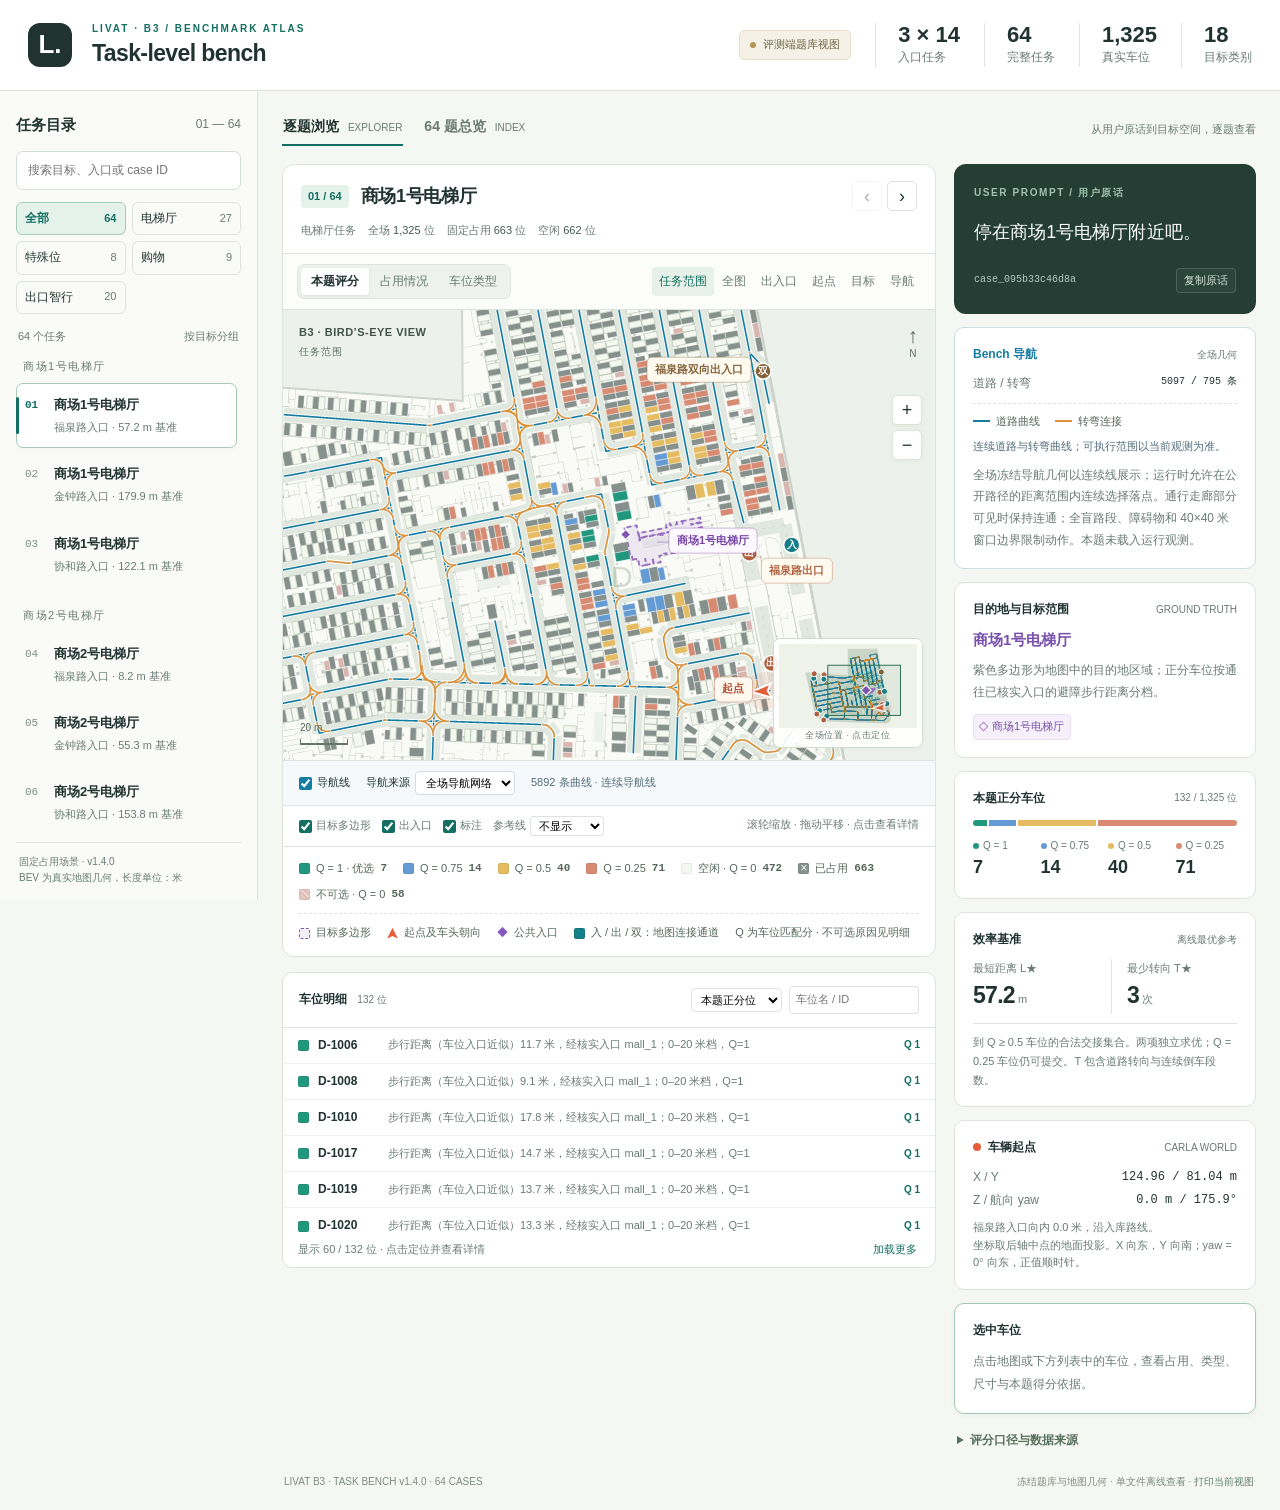
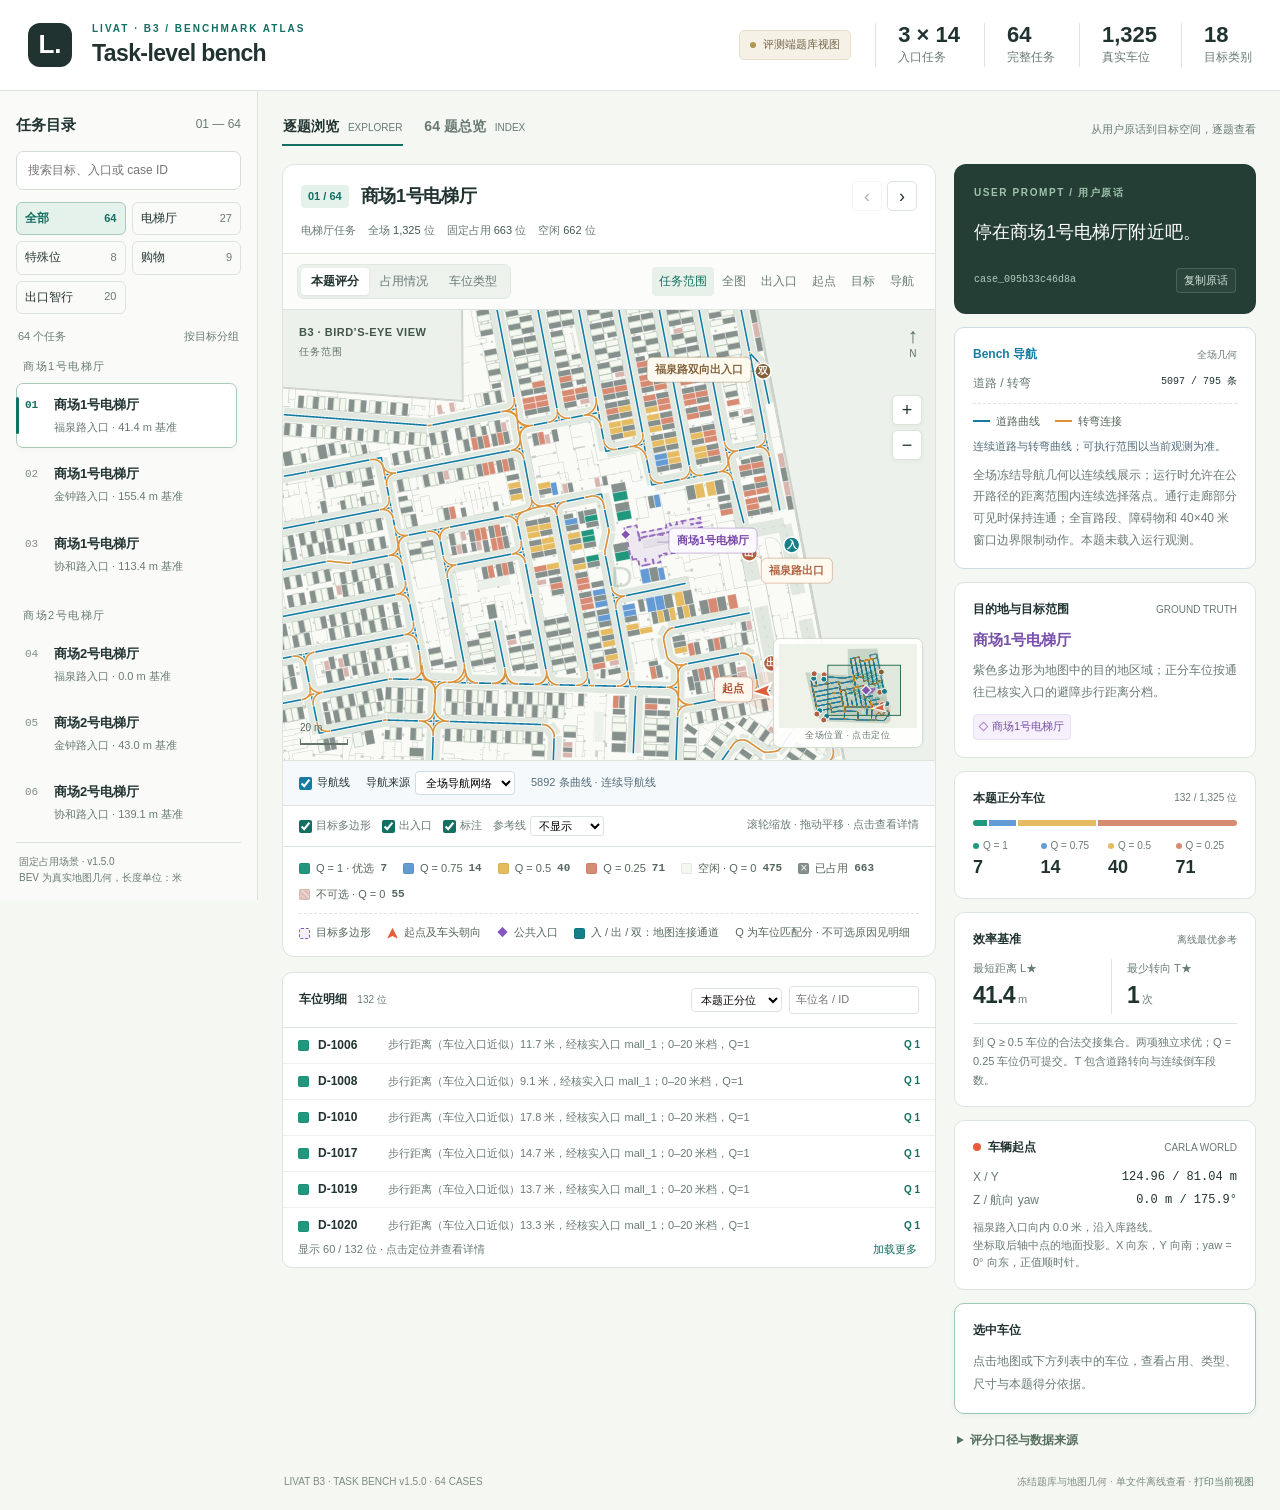
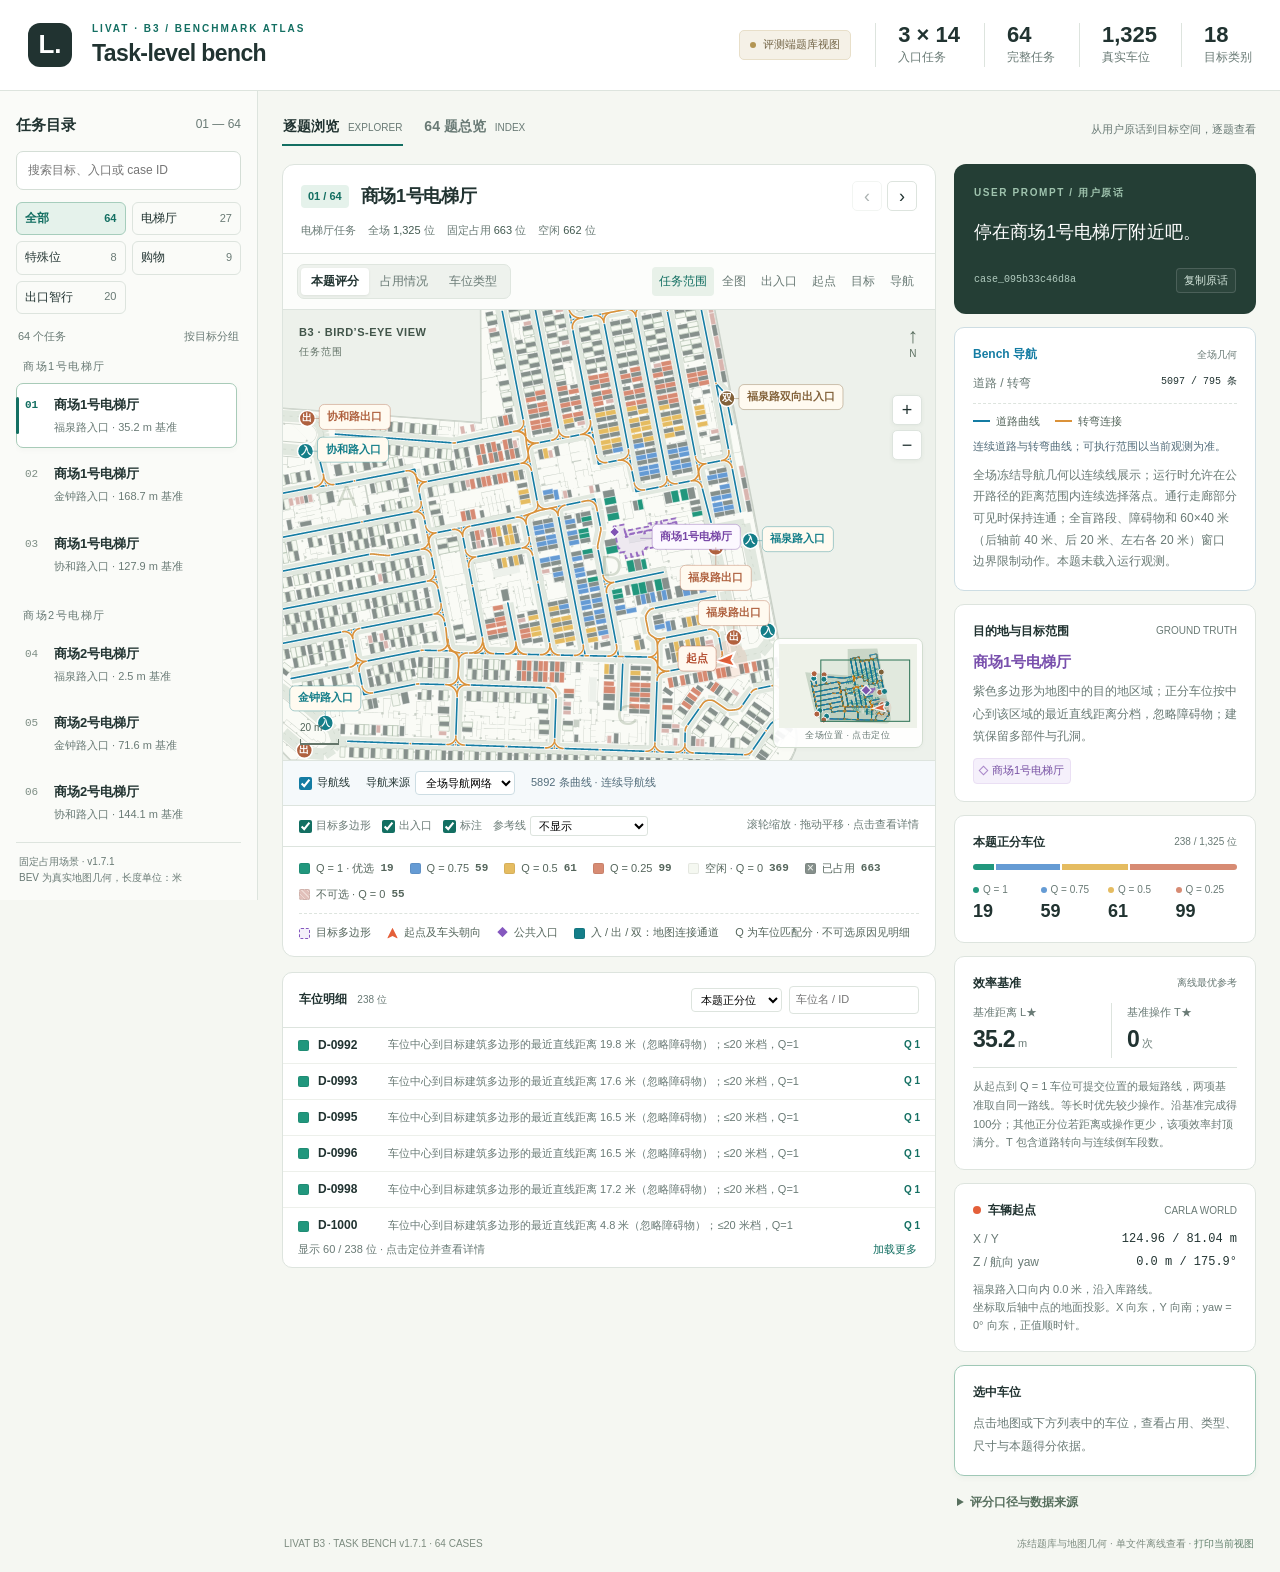
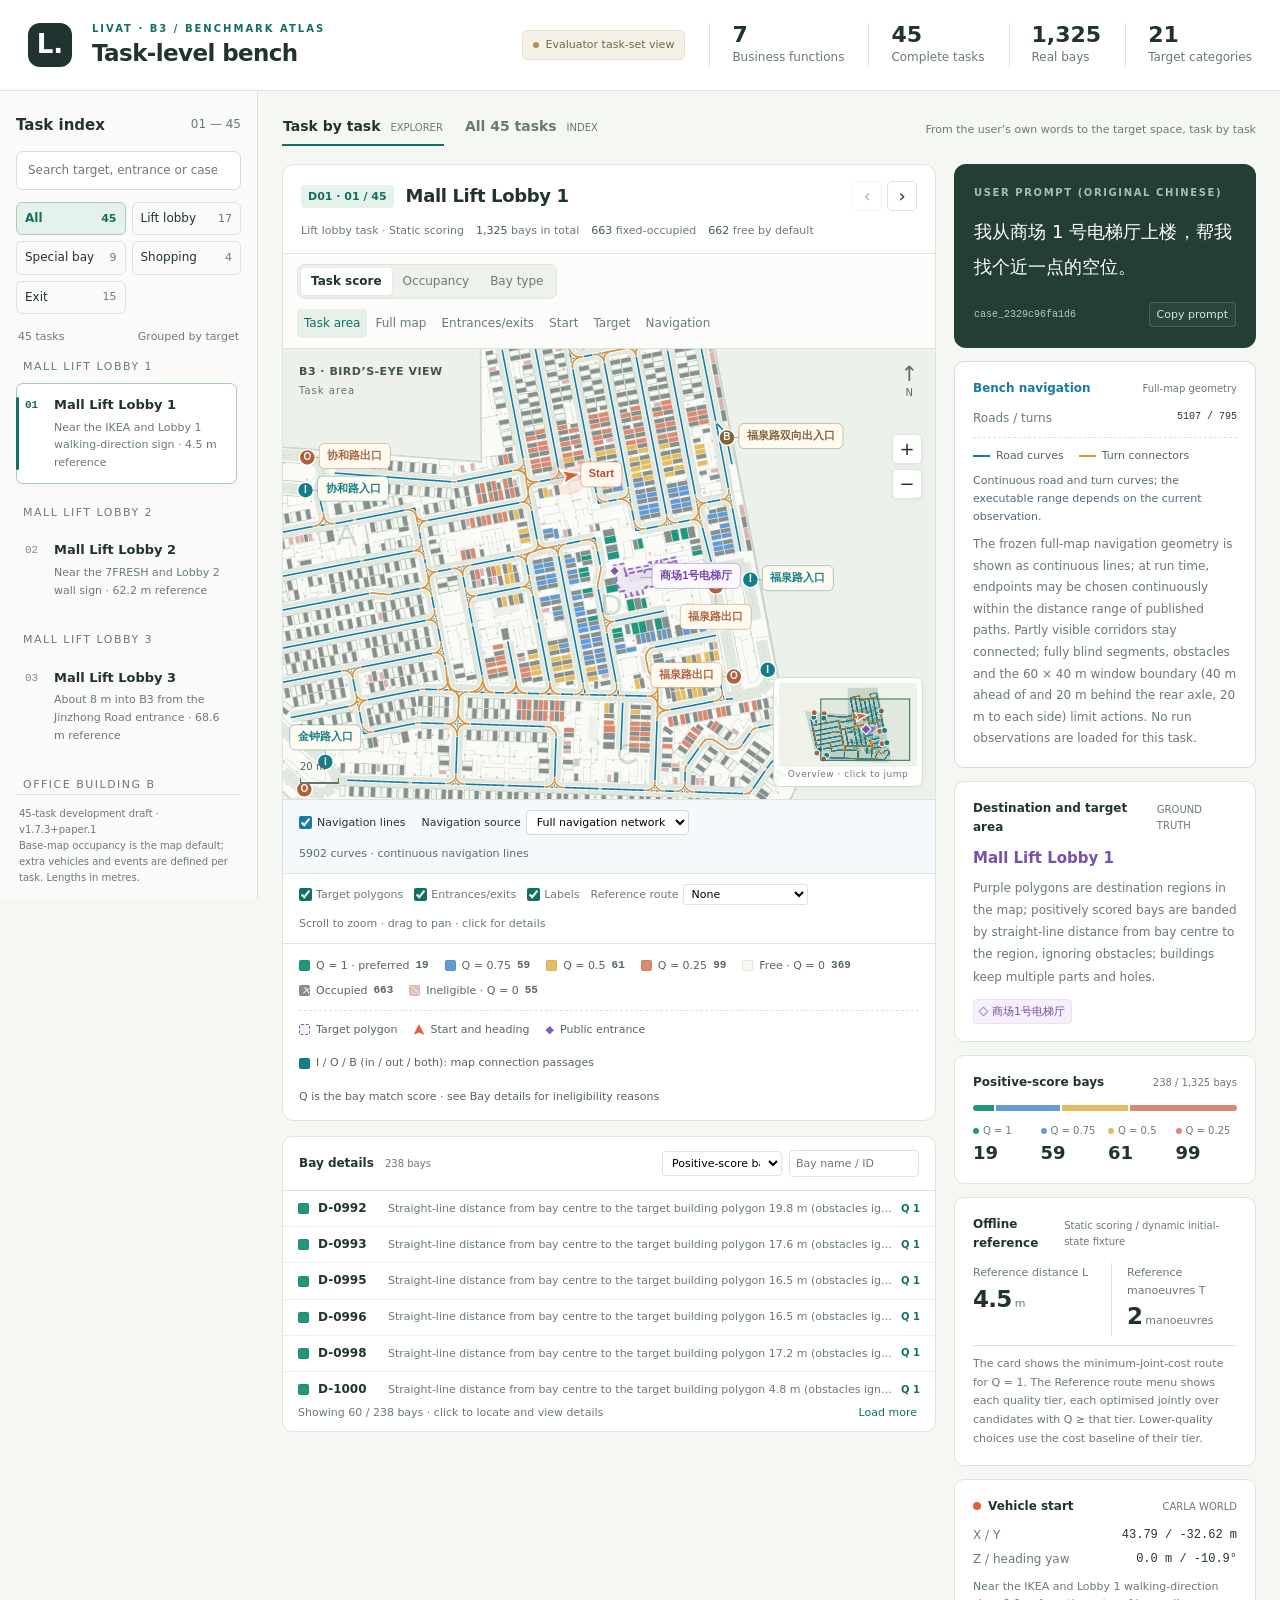
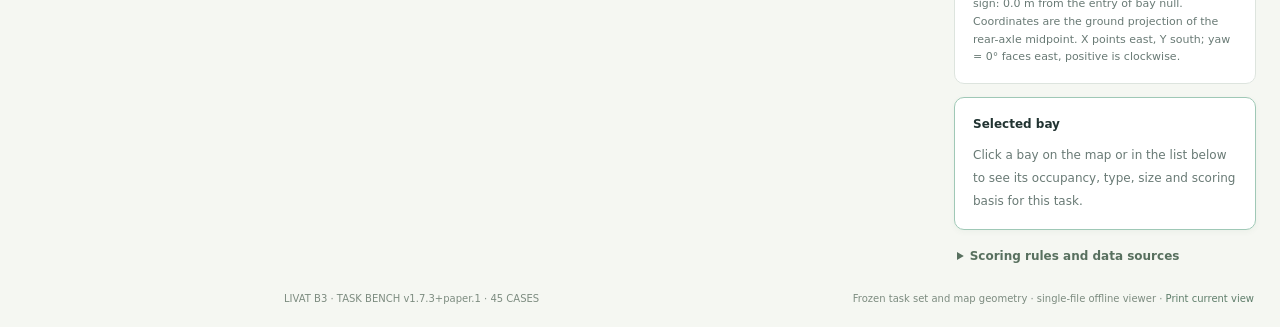
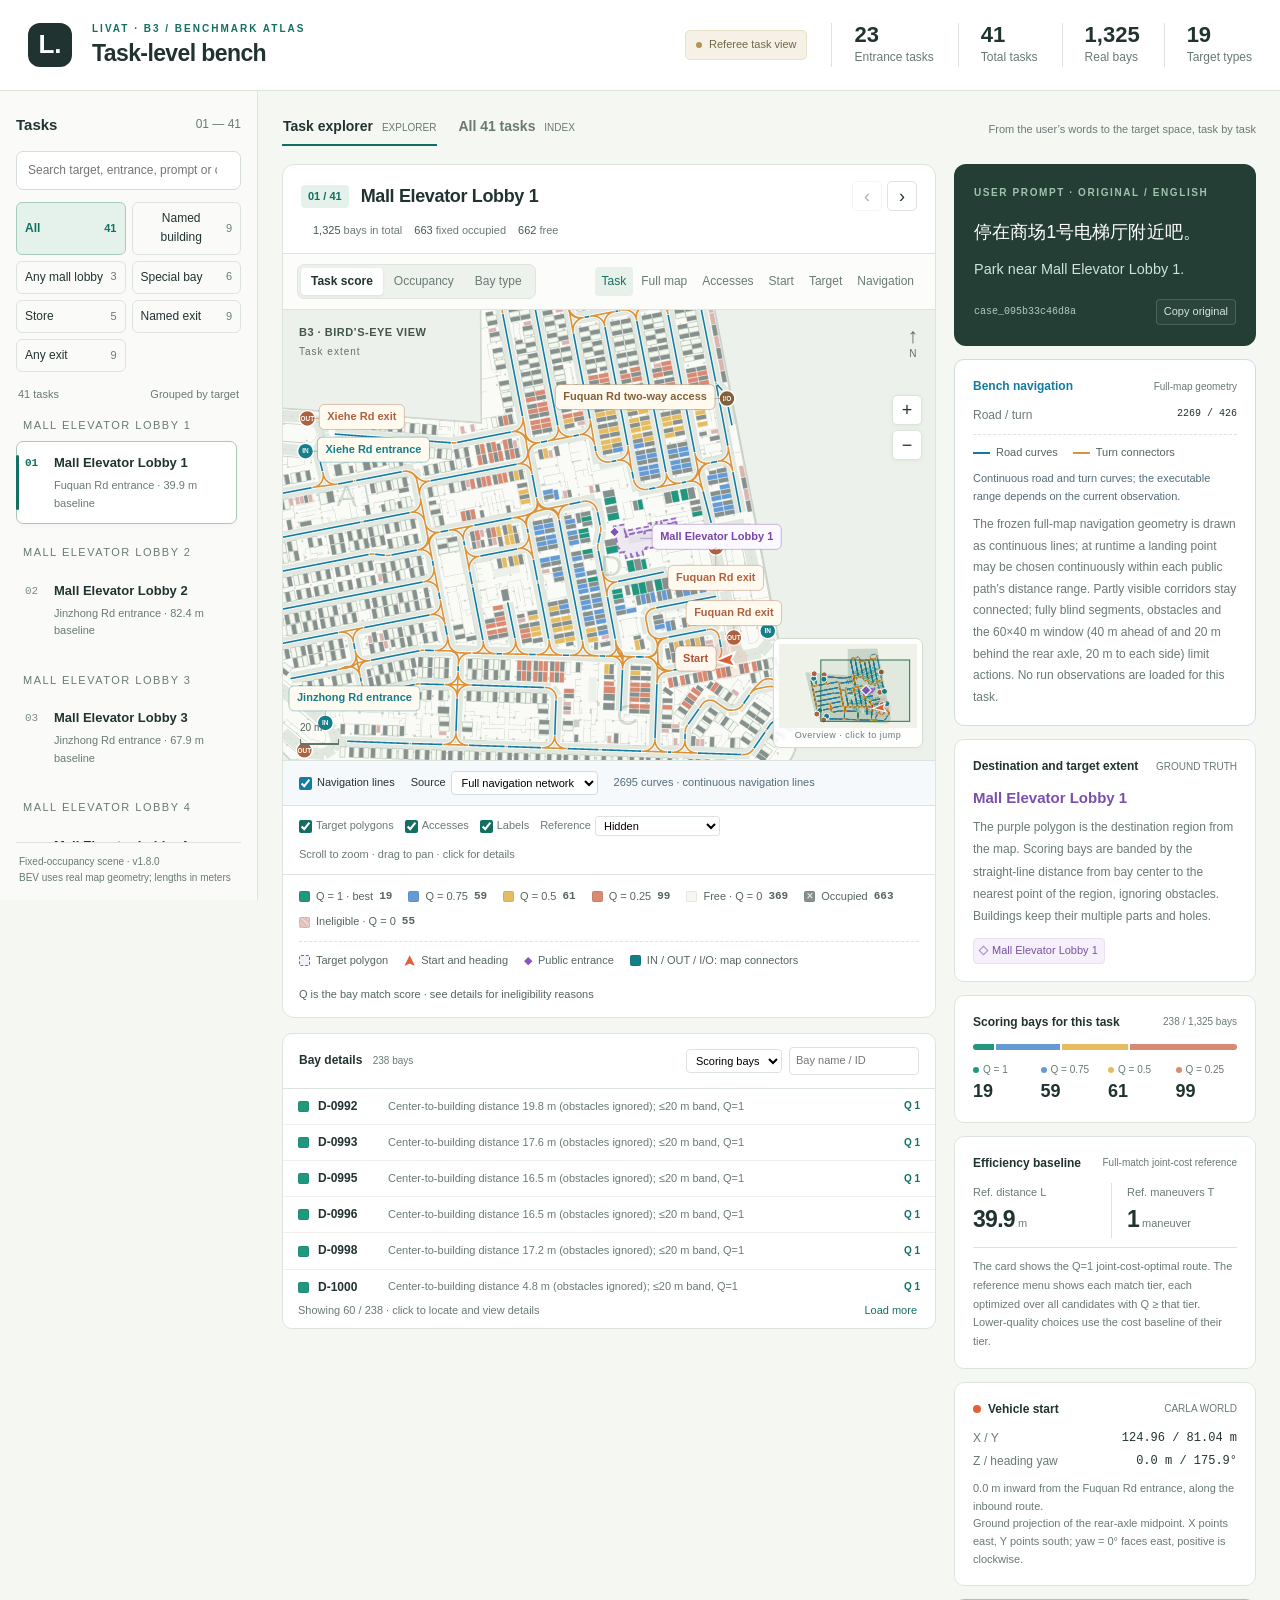
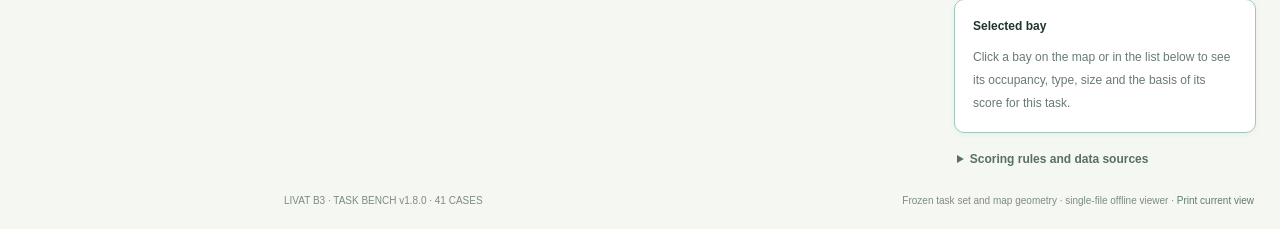
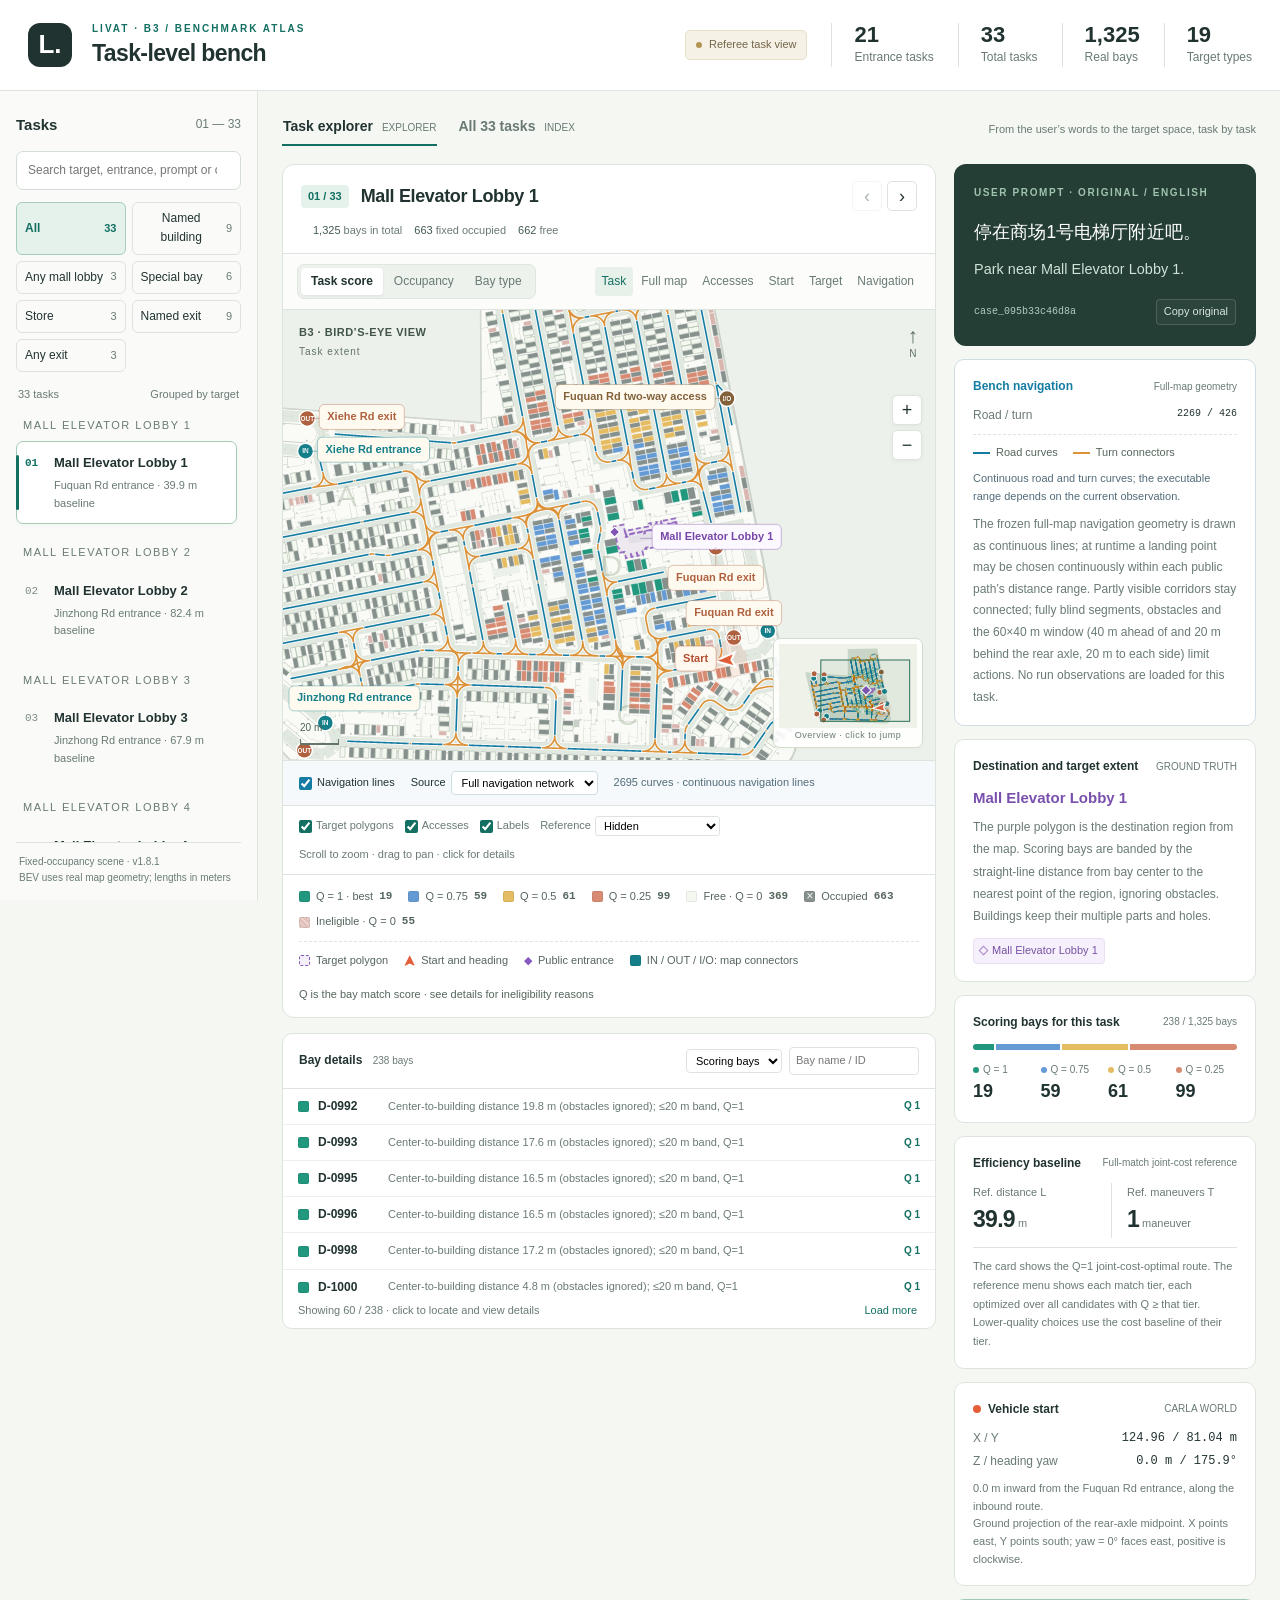
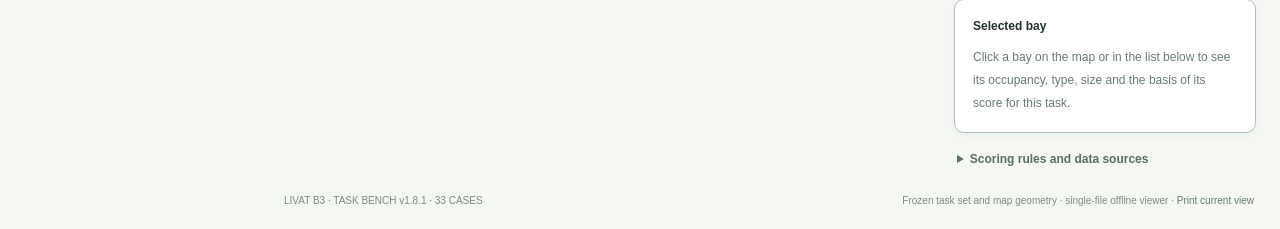
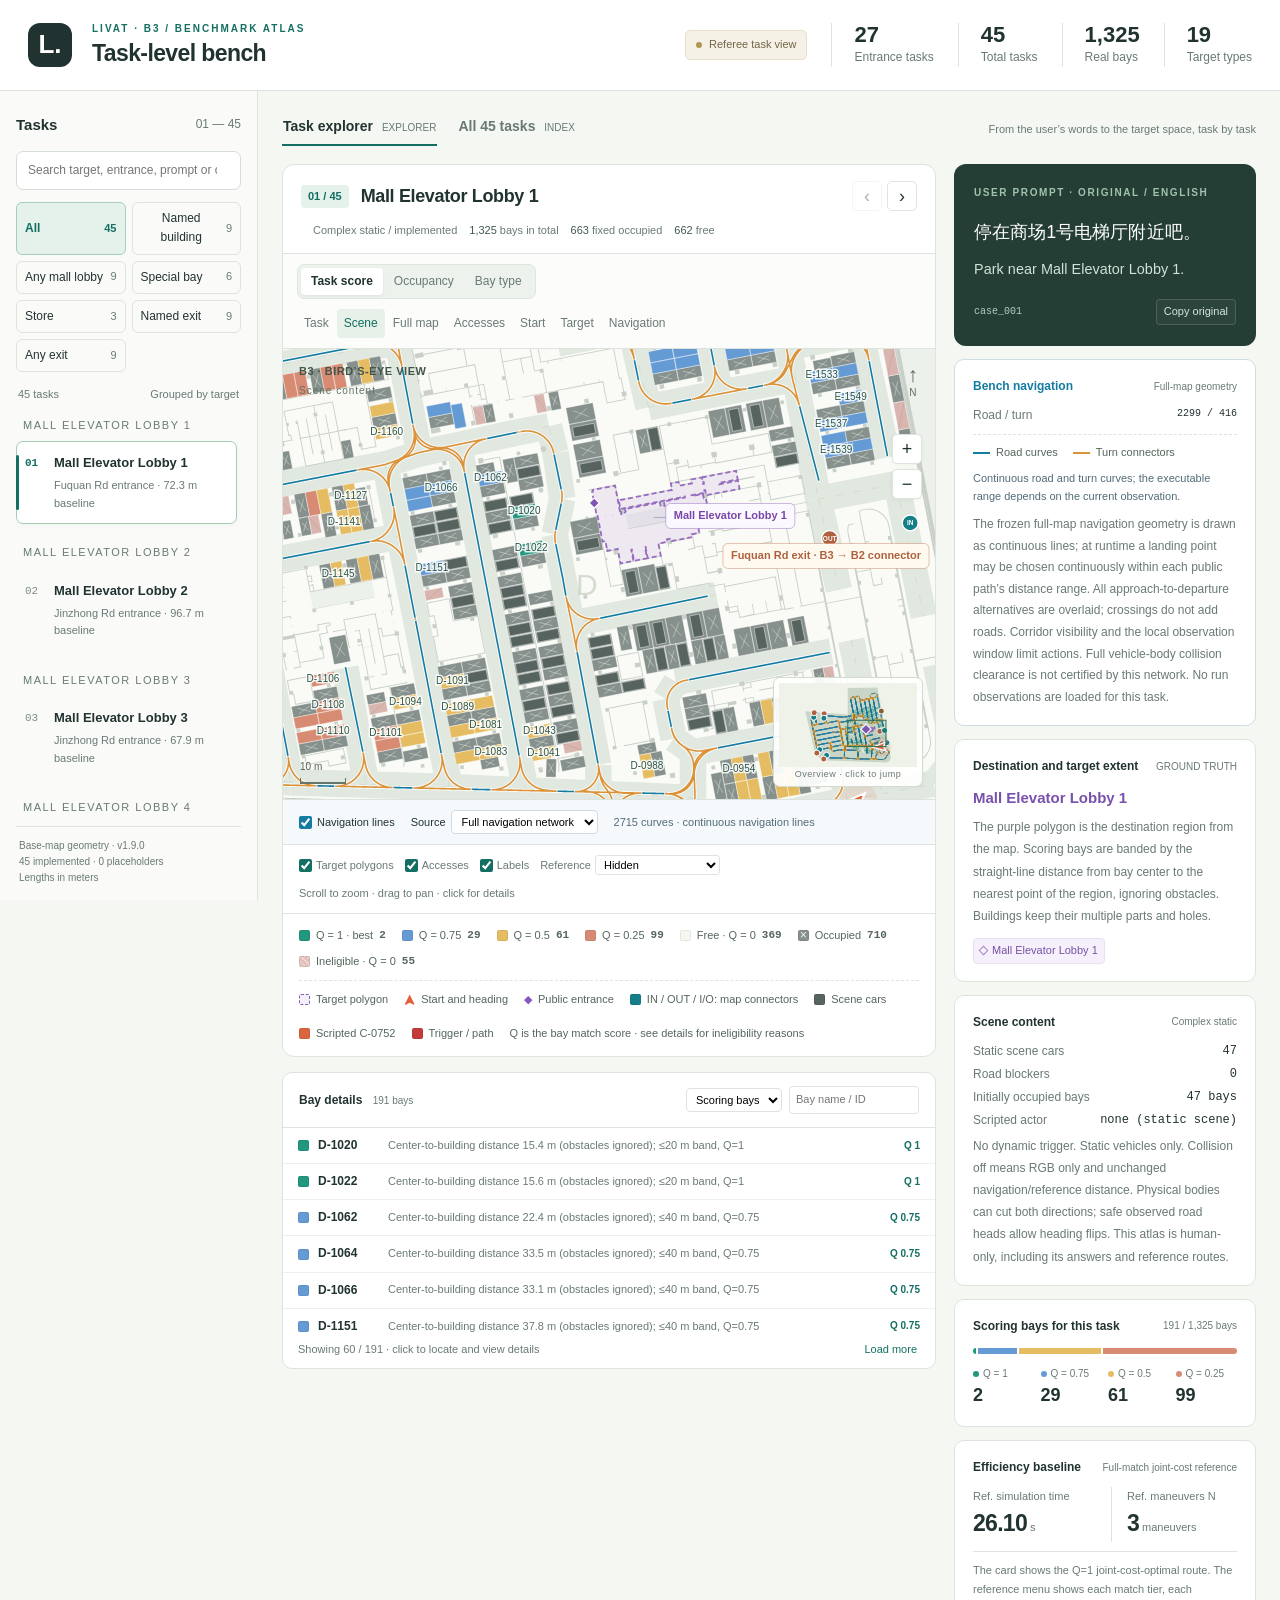
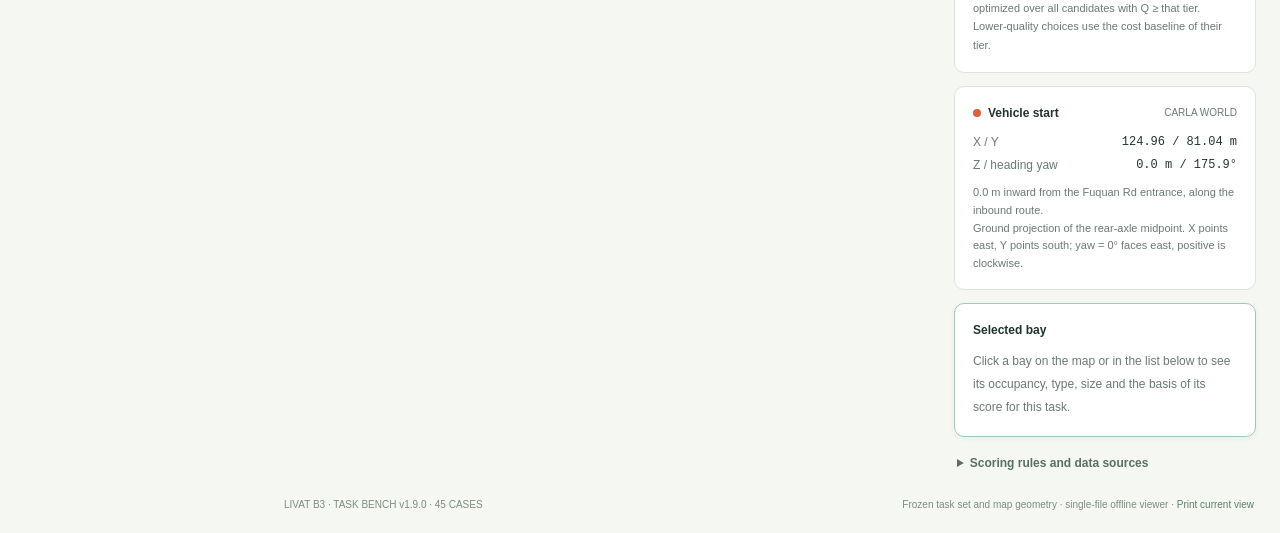
